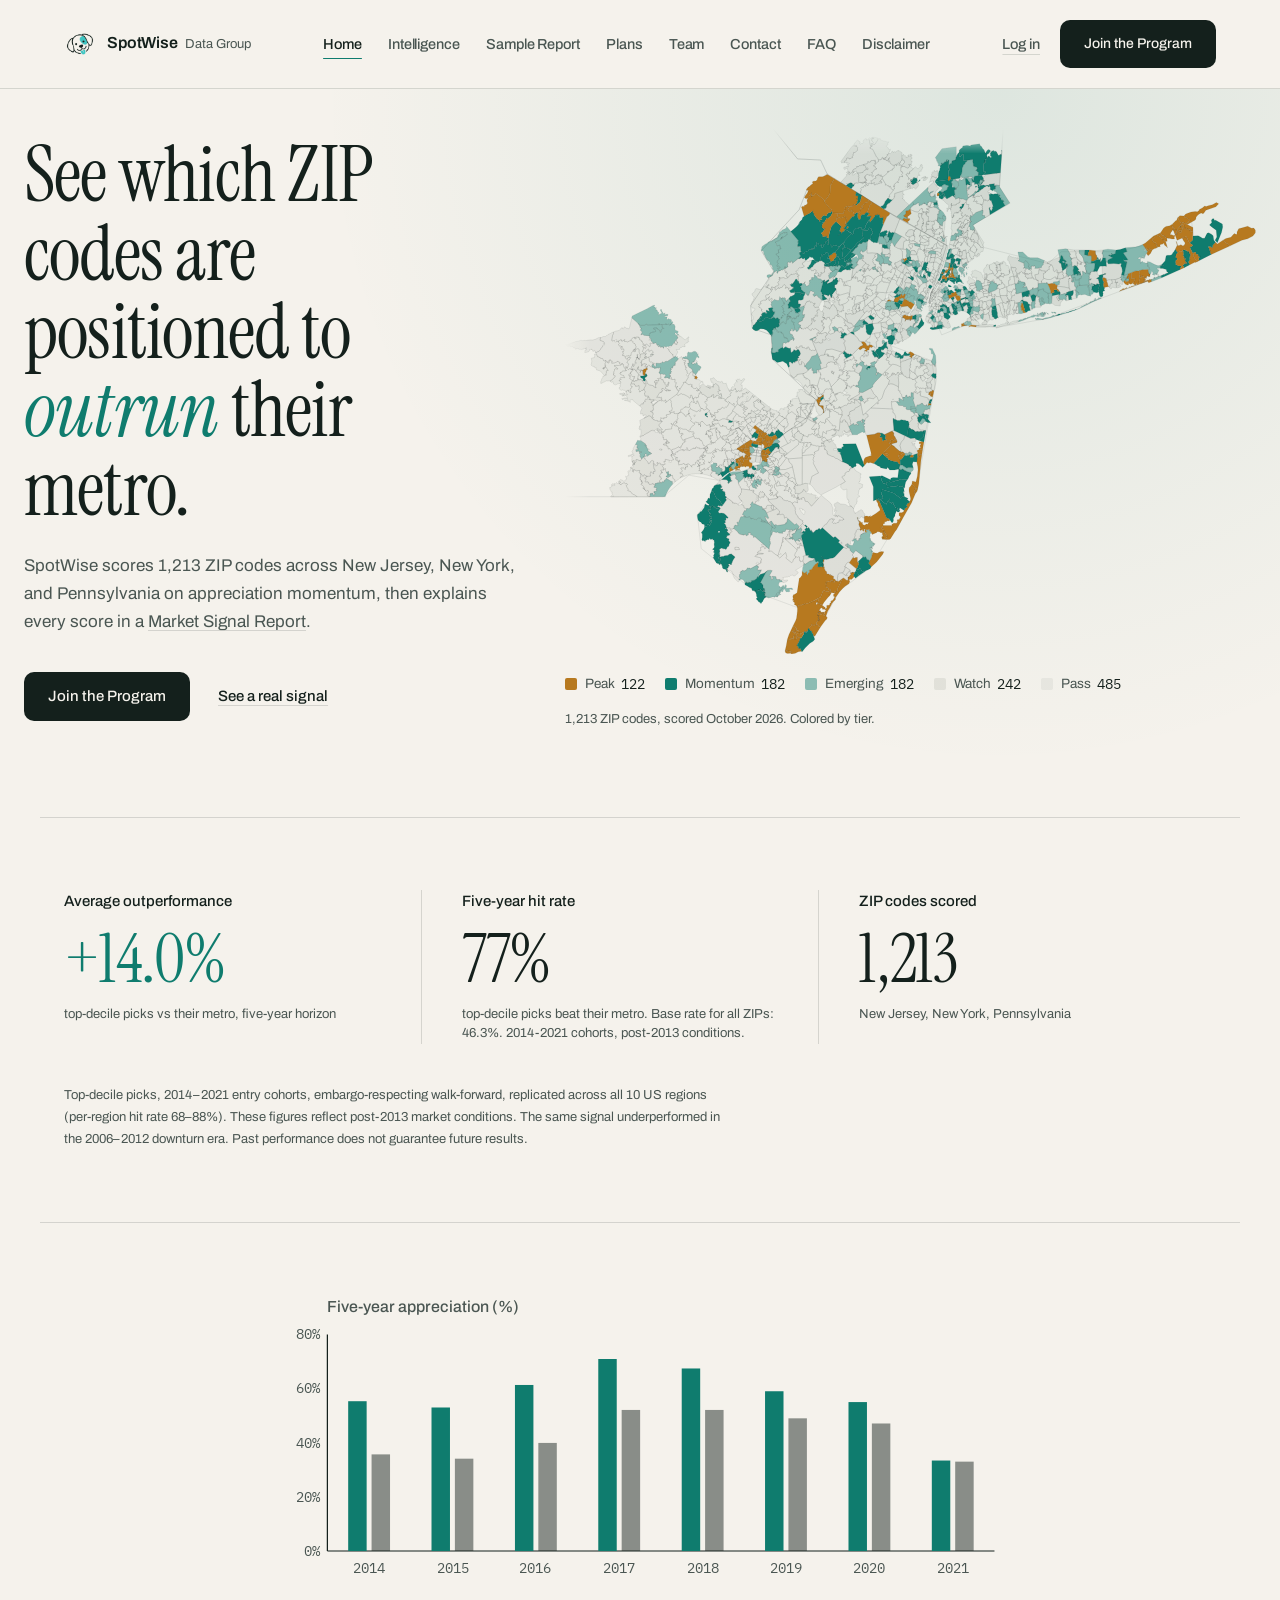
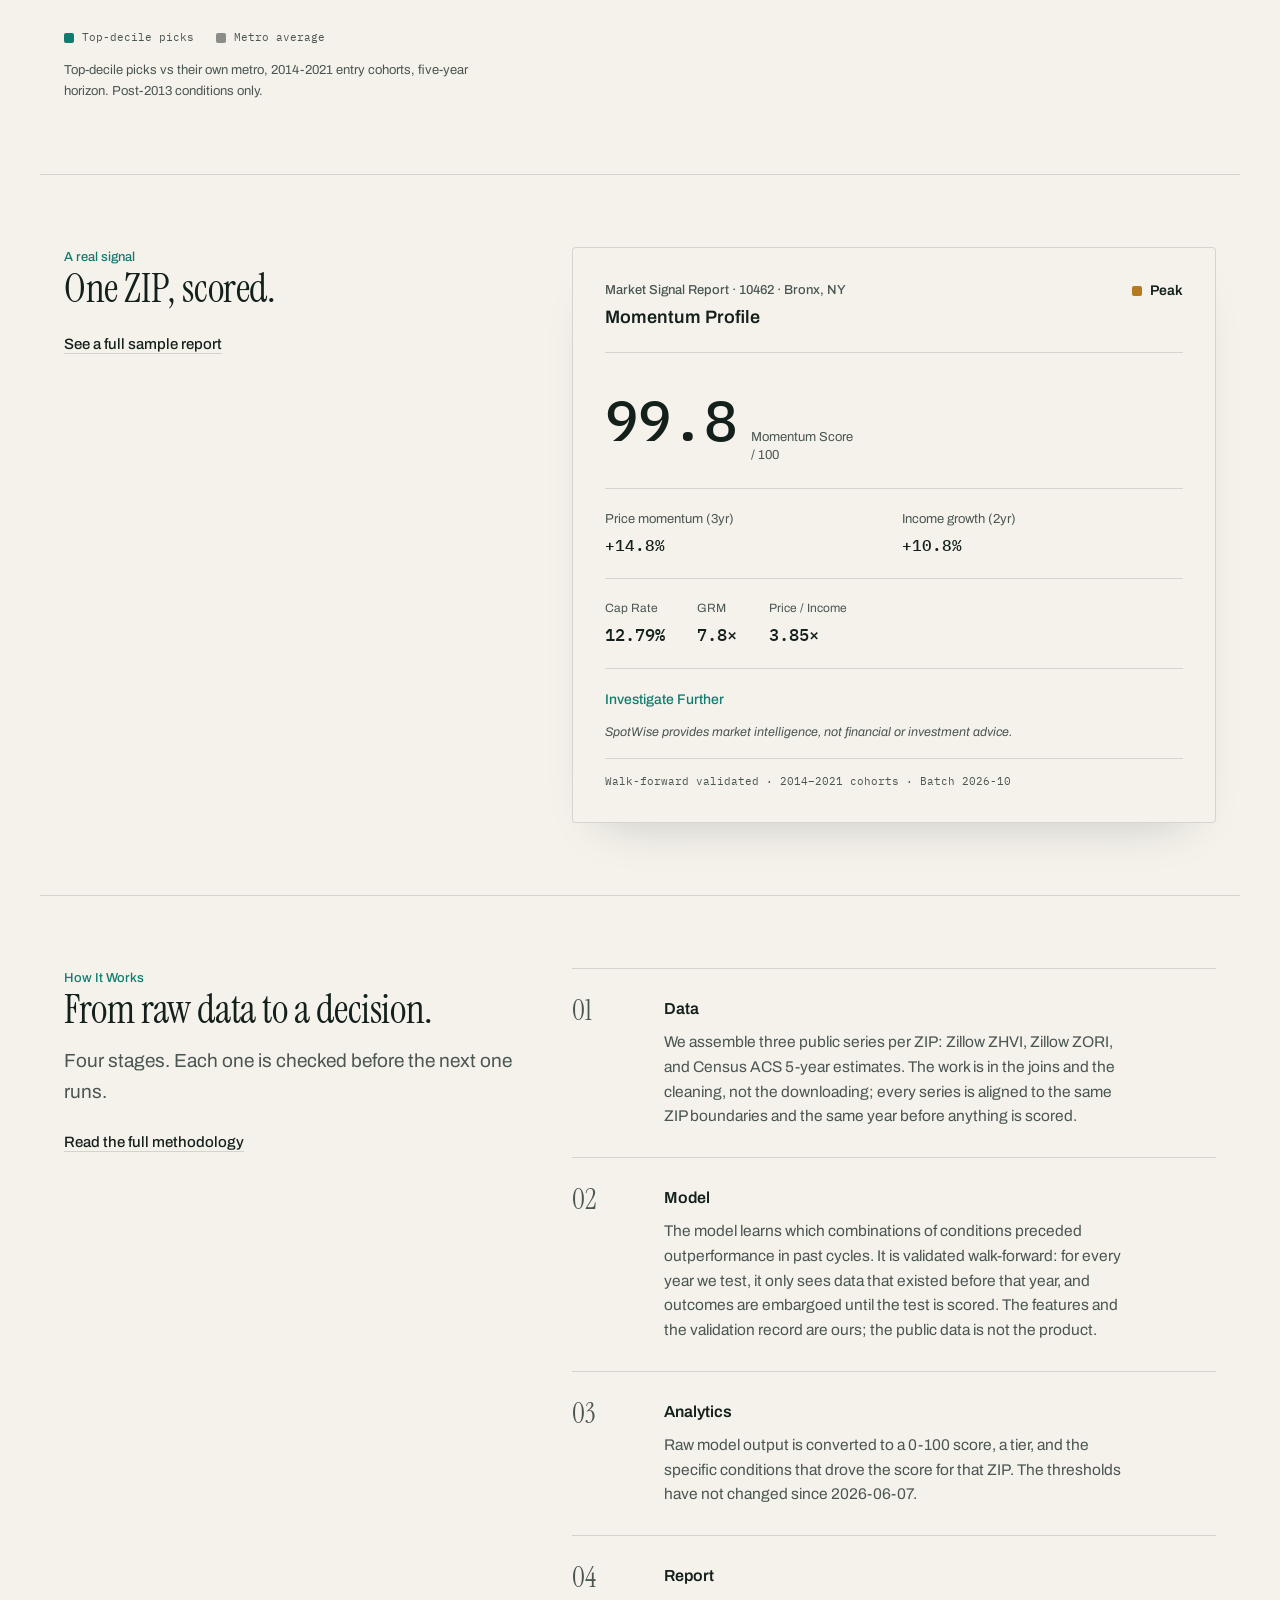
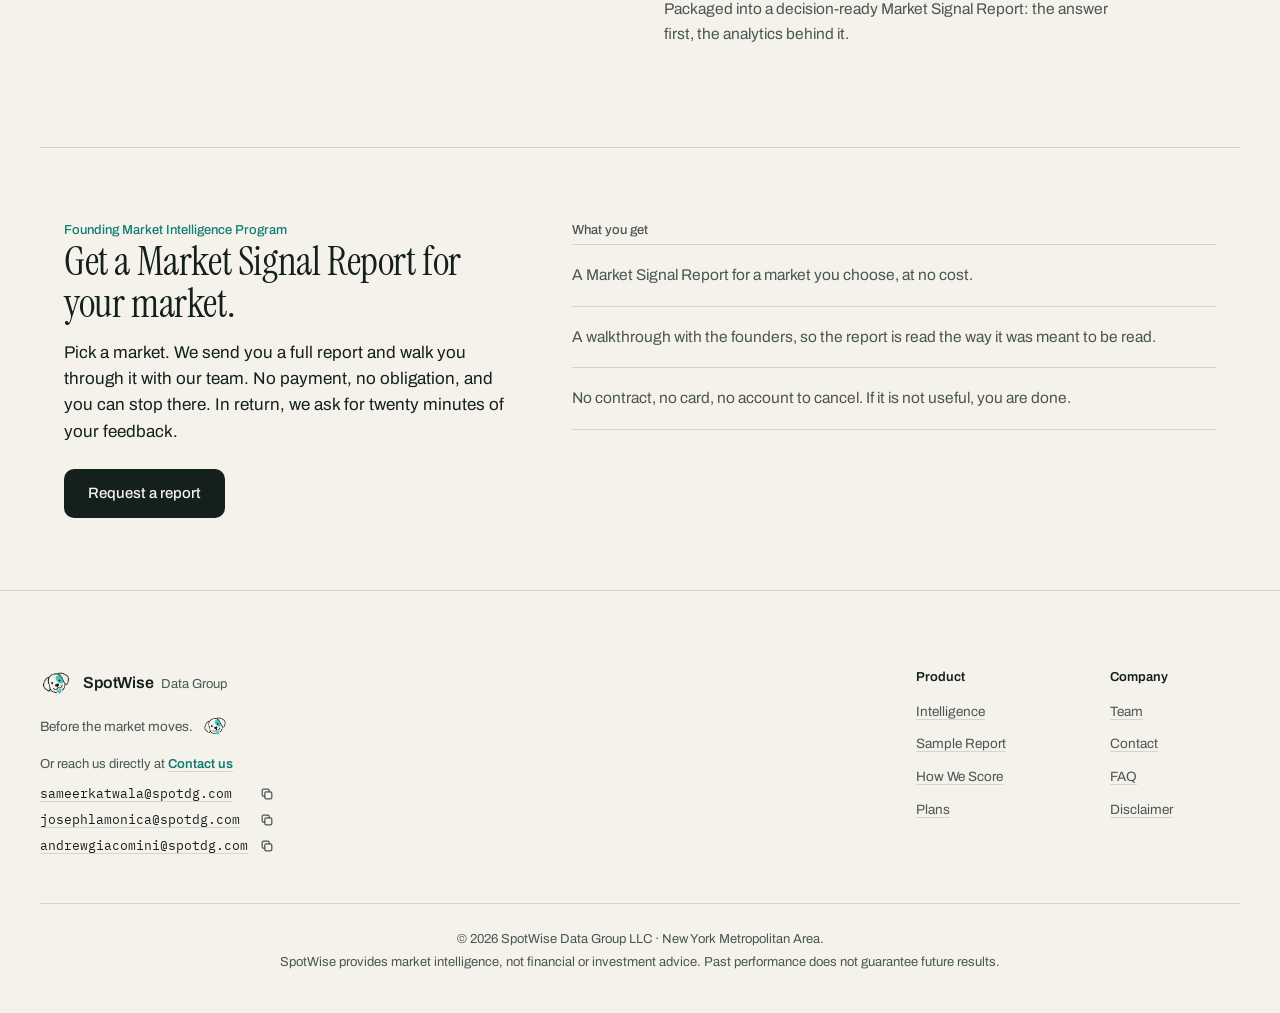
==== index.html @ 03057aee "Copy: batch-9 dates on map caption and sample-doc footer (proposed, for Sameer's review; not pushed)" ====
<!doctype html>
<html lang="en">
<head>
<meta charset="UTF-8" />
<meta name="viewport" content="width=device-width, initial-scale=1.0" />
<!-- Privacy-friendly analytics by Plausible -->
<script async src="https://plausible.io/js/pa-bX3k9X4nnLirx0EZjZW_5.js"></script>
<script>
  window.plausible=window.plausible||function(){(plausible.q=plausible.q||[]).push(arguments)},plausible.init=plausible.init||function(i){plausible.o=i||{}};
  plausible.init()
</script>
<script>
  // Only ever hides .reveal sections (via the html.js CSS scope below) when we've
  // confirmed both prefers-reduced-motion is off AND IntersectionObserver exists --
  // otherwise this class is never added, so .reveal content stays at its normal,
  // fully-visible state with zero dependency on any script running later.
  if (!window.matchMedia('(prefers-reduced-motion: reduce)').matches && 'IntersectionObserver' in window) {
    document.documentElement.classList.add('js');
  }
</script>
<title>SpotWise Data Group: Tri-State Real Estate Intelligence</title>
<meta name="description" content="SpotWise identifies which tri-state neighborhoods are entering the next appreciation window, packaged into investor-ready Market Signal Reports. The scoring is forward-looking and walk-forward validated at the zip level." />
<meta name="robots" content="index, follow" />
<meta property="og:title" content="SpotWise Data Group: Before the market moves." />
<meta property="og:description" content="Tri-state real estate intelligence, packaged into investor-ready Market Signal Reports." />
<meta property="og:url" content="https://spotdg.com/" />
<meta property="og:image" content="https://spotdg.com/assets/og-image.png" />
<meta property="og:image:width" content="1200" />
<meta property="og:image:height" content="630" />
<meta property="og:type" content="website" />
<meta name="theme-color" content="#F5F2EC" />
<link rel="icon" href="assets/favicon.ico" sizes="any" />
<link rel="icon" type="image/png" href="assets/favicon-32.png" sizes="32x32" />
<link rel="icon" type="image/png" href="assets/favicon-64.png" sizes="64x64" />
<link rel="icon" type="image/png" href="assets/favicon-192.png" sizes="192x192" />
<link rel="icon" type="image/png" href="assets/favicon-512.png" sizes="512x512" />
<link rel="apple-touch-icon" href="assets/favicon-180.png" />
<link rel="preconnect" href="https://fonts.googleapis.com" />
<link rel="preconnect" href="https://fonts.gstatic.com" crossorigin />
<link href="https://fonts.googleapis.com/css2?family=Instrument+Serif:ital@0;1&family=Archivo:wght@400;500;600&family=IBM+Plex+Mono:wght@400;500&display=swap" rel="stylesheet" />
<link href="shared.css" rel="stylesheet" />
<style>
  /* ---------- Hero ---------- */
  .hero{padding:40px 24px 88px;}
  .hero .split-5-7{align-items:center;}
  .hero-copy{min-width:0;}
  .hero-sub{margin-top:24px;color:var(--ink-2);max-width:52ch;line-height:1.65;}
  .hero-ctas{display:flex;align-items:center;gap:28px;flex-wrap:wrap;margin-top:36px;}

  /* Page-load stagger: hero H1 words rise 10px and fade in with a 40ms
     stagger (delay set per word inline, since one word sits inside <em>
     and can't be reached by a simple :nth-child chain); sub + buttons
     follow together at +200ms. Scoped under html.js -- the same capability
     gate as .reveal -- so without JS/with reduced motion, everything is
     just visible immediately with no dependency on this ever running. */
  html.js .hero h1 .w{display:inline-block;opacity:0;transform:translateY(10px);animation:wordIn .5s var(--ease) forwards;}
  html.js .hero-sub,html.js .hero-ctas{opacity:0;transform:translateY(10px);animation:wordIn .5s var(--ease) .2s forwards;}
  @keyframes wordIn{to{opacity:1;transform:none;}}

  /* ---------- Hero: map column ---------- */
  .hero-map{min-width:0;}
  .map-svg-mount{width:100%;}
  .map-svg-mount svg{display:block;width:100%;height:auto;}
  /* Tier fills reuse the shared --tier-* tokens (shared.css) as `fill`,
     the same values the legend swatches use as `background`, so a tier
     color is defined once and never repeated as a literal. */
  .map-svg-mount .zip{stroke:var(--rule);stroke-width:.75;cursor:pointer;fill-opacity:0;}
  .map-svg-mount .zip.tier-peak{fill:var(--tier-peak);}
  .map-svg-mount .zip.tier-momentum{fill:var(--tier-momentum);}
  .map-svg-mount .zip.tier-emerging{fill:var(--tier-emerging);}
  .map-svg-mount .zip.tier-watch{fill:var(--tier-watch);}
  .map-svg-mount .zip.tier-pass{fill:var(--tier-pass);}
  /* Base layer (added 2026-09-23, final paper polish): the three full state
     outlines the scored ZIPs sit inside, so the map reads as NJ/NY/PA rather
     than an unlabeled cluster of shapes. Static -- not part of the .is-live
     fill-in, since it's cartographic context, not scored data. Replaces the
     old merged unscored-ZIP cloud layer (dropped; see tools/build-map.js).
     Land fill removed (2026-09-23, paper final fixes) -- outline only, so
     the state shape reads from its stroke against the paper background, not
     a tinted fill. */
  .map-svg-mount .state-outline{fill:none;stroke:var(--rule);stroke-width:.75;}
  /* Fill-in-once: paths start at 0 fill-opacity and animate to full over
     800ms the first time the map is in view (.is-live, added by JS via the
     shared SpotwiseMotion.once helper -- see script at bottom of page).
     Reduced motion adds .is-live immediately with no transition, so the
     map is just visible, not animated. Hover lifts a single ZIP to full
     opacity on its own, fast, 200ms transition -- never a pulse/loop. */
  .map-svg-mount.is-live .zip{transition:fill-opacity .8s var(--ease);fill-opacity:1;}
  .map-svg-mount .zip:hover,.map-svg-mount .zip:focus-visible{fill-opacity:1;transition:fill-opacity .2s var(--ease);}

  .map-tooltip{
    position:fixed;z-index:200;pointer-events:none;
    background:var(--ink);color:var(--paper);font-family:var(--font-mono);font-size:12px;
    padding:6px 10px;border-radius:var(--radius-btn);opacity:0;transform:translate(-50%,-100%);
    transition:opacity .12s var(--ease);white-space:nowrap;
  }
  .map-tooltip.is-on{opacity:1;}

  .map-legend{display:flex;flex-wrap:wrap;gap:20px;margin-top:20px;}
  .map-legend li{display:flex;align-items:center;font-family:var(--font-sans);font-size:13.5px;color:var(--ink-2);}
  .map-legend-count{font-family:var(--font-mono);color:var(--ink);margin-left:6px;}
  .map-caption{margin-top:14px;font-size:13px;color:var(--ink-2);}

  /* ---------- Stats: a row of type, not tiles ---------- */
  .stat-row{display:flex;flex-wrap:wrap;}
  .stat{flex:1 1 0;min-width:180px;padding:0 40px;display:block;color:inherit;transition:opacity .2s var(--ease);}
  .stat:hover,.stat:focus-visible{opacity:.7;}
  .stat:first-child{padding-left:0;}
  .stat:not(:first-child){border-left:1px solid var(--rule);}
  .stat-header{display:block;font-family:var(--font-sans);font-weight:500;font-size:15px;color:var(--ink);}
  .stat b{display:block;margin-top:12px;font-family:var(--font-serif);font-weight:400;font-size:68px;line-height:1;letter-spacing:-.01em;color:var(--ink);font-variant-numeric:tabular-nums;}
  .stat-outperf b{color:var(--teal);}
  .stat-context{display:block;margin-top:12px;font-family:var(--font-sans);font-size:13px;color:var(--ink-2);line-height:1.5;}
  .stat-caveat{margin-top:40px;font-family:var(--font-sans);font-size:13px;line-height:1.7;color:var(--ink-2);max-width:96ch;}
  @media (max-width:720px){
    .stat-row{flex-direction:column;}
    .stat{padding:24px 0 0;}
    .stat:first-child{padding-top:0;}
    .stat:not(:first-child){border-left:none;border-top:1px solid var(--rule);}
  }

  /* ---------- Cohort chart: plain, ink axes, no gridlines ---------- */
  .hero-chart{width:100%;}
  /* Chart block height cap (added 2026-09-23, paper final fixes): the frame
     around the <svg> carries the height cap, not .hero-chart itself, so the
     legend/caption text below stay at their natural size instead of being
     squeezed into the same box. A definite `height` (not `max-height`) is
     used deliberately: with only max-height set, a percentage-height child
     against an otherwise auto-height parent resolves to `auto` per spec
     (CSS2.1 10.5), so the svg would still render at its full intrinsic
     ~498px and visibly overflow the capped box rather than shrink into it --
     verified with CDP before landing on this. The svg fills the frame at
     width/height 100% and preserveAspectRatio="xMidYMid meet" (unchanged)
     does the actual fit-without-distortion, letterboxing on the sides once
     height is the binding constraint at typical section widths. */
  .hc-chart-frame{width:100%;height:320px;}
  .hero-chart-svg{display:block;width:100%;height:100%;}
  @media (max-width:640px){.hc-chart-frame{height:240px;}}
  .hc-axis-line{stroke:var(--ink);stroke-width:1;}
  .hc-axis-label{font-family:var(--font-mono);font-size:11px;fill:var(--ink-2);}
  .hc-axis-title{font-family:var(--font-sans);font-size:13px;font-weight:500;fill:var(--ink-2);}
  .hc-xlabels text{font-family:var(--font-mono);font-size:11px;fill:var(--ink-2);}
  .hc-bar-picks,.hc-bar-metro{transition:height .6s var(--ease),y .6s var(--ease);}
  .hc-bars rect.hc-bar-picks{fill:var(--teal);}
  .hc-bars rect.hc-bar-metro{fill:var(--ink-bar);}
  .hc-legend{display:flex;gap:22px;margin-top:14px;font-family:var(--font-mono);font-size:11px;color:var(--ink-2);}
  .hc-legend-item{display:inline-flex;align-items:center;gap:8px;}
  .hc-swatch{width:10px;height:10px;border-radius:2px;display:inline-block;}
  .hc-swatch-picks{background:var(--teal);}
  .hc-swatch-metro{background:var(--ink-bar);}
  .hero-chart-caption{margin-top:14px;font-size:13px;line-height:1.6;color:var(--ink-2);}

  /* ---------- Small shared bits local to this page ---------- */
  .section-link{display:inline-block;margin-top:24px;}
  .list-label{font-family:var(--font-sans);font-weight:500;font-size:13px;color:var(--ink-2);margin-bottom:4px;}

  @media (max-width:640px){
    .hero{padding:40px 20px 64px;}
    .wrap,.sec{padding-left:20px;padding-right:20px;}
  }
</style>
</head>
<body>

<header class="hdr2">
  <nav>
    <a href="#top" class="logo">
      <img class="logo-mark" src="assets/spot-icon.png" alt="SpotWise Data Group" width="32" height="32" />
      <div class="logo-text"><b>SpotWise</b><span>Data Group</span></div>
    </a>

    <div class="nav-tabs">
      <a href="#top" class="active" aria-current="page" data-home-tab>Home</a>
      <a href="intelligence/index.html">Intelligence</a>
      <a href="sample-report/index.html">Sample Report</a>
      <a href="reports/index.html">Plans</a>
      <a href="team/index.html">Team</a>
      <a href="contact/index.html">Contact</a>
      <a href="faq/index.html">FAQ</a>
      <a href="disclaimer/index.html">Disclaimer</a>
    </div>

    <div class="nav-actions">
      <a class="nav-login" href="https://app.spotdg.com" target="_blank" rel="noopener noreferrer">Log in</a>
      <a class="btn btn-primary nav-cta" href="founding-program/index.html"><span class="nav-cta-full">Join the Program</span><span class="nav-cta-short">Join</span></a>
      <div class="nav-sheet">
        <button class="nav-sheet-trigger" type="button" aria-expanded="false" aria-controls="nav-sheet-panel" aria-label="Open navigation">
          <span class="bars" aria-hidden="true"><i></i><i></i><i></i></span>
        </button>
        <div class="nav-sheet-panel" id="nav-sheet-panel">
          <div class="nav-sheet-inner">
            <a href="#top" class="active" aria-current="page" data-home-sheet>Home</a>
            <a href="intelligence/index.html">Intelligence</a>
            <a href="sample-report/index.html">Sample Report</a>
            <a href="reports/index.html">Plans</a>
            <a href="team/index.html">Team</a>
            <a href="contact/index.html">Contact</a>
            <a href="faq/index.html">FAQ</a>
            <a href="disclaimer/index.html">Disclaimer</a>
            <a class="nav-sheet-login" href="https://app.spotdg.com" target="_blank" rel="noopener noreferrer">Log in to the dashboard</a>
          </div>
        </div>
      </div>
    </div>
  </nav>
</header>

<main id="top">

  <!-- HERO: H1 + sub + CTAs left, map right. Stats/chart are their own
       sections below, separated by a rule -- not part of the hero grid. -->
  <section class="hero wash-top">
    <div class="split-5-7">
      <div class="hero-copy">
        <h1><span class="w" style="animation-delay:0ms">See</span> <span class="w" style="animation-delay:40ms">which</span> <span class="w" style="animation-delay:80ms">ZIP</span> <span class="w" style="animation-delay:120ms">codes</span> <span class="w" style="animation-delay:160ms">are</span> <span class="w" style="animation-delay:200ms">positioned</span> <span class="w" style="animation-delay:240ms">to</span> <em><span class="w" style="animation-delay:280ms">outrun</span></em> <span class="w" style="animation-delay:320ms">their</span> <span class="w" style="animation-delay:360ms">metro.</span></h1>
        <p class="hero-sub">SpotWise scores 1,213 ZIP codes across New Jersey, New York, and Pennsylvania on appreciation momentum, then explains every score in a <a href="sample-report/index.html">Market Signal Report</a>.</p>
        <div class="hero-ctas">
          <a class="btn btn-primary" href="founding-program/index.html">Join the Program</a>
          <a class="btn-ghost" href="#signal">See a real signal</a>
        </div>
      </div>

      <div class="hero-map">
        <div class="map-svg-mount" aria-hidden="true">
<!-- MAP_SVG:START -->
<svg viewBox="0 0 900 684.1" xmlns="http://www.w3.org/2000/svg" role="img" aria-labelledby="map-tiers-title">
<title id="map-tiers-title">Tri-state ZIP codes colored by SpotWise momentum tier</title>
<defs>
<linearGradient id="edge-fade-y" x1="0" y1="0" x2="0" y2="32" gradientUnits="userSpaceOnUse">
<stop offset="0" stop-color="#000" stop-opacity="1"/>
<stop offset="1" stop-color="#000" stop-opacity="0"/>
</linearGradient>
<linearGradient id="edge-fade-x" x1="0" y1="0" x2="32" y2="0" gradientUnits="userSpaceOnUse">
<stop offset="0" stop-color="#000" stop-opacity="1"/>
<stop offset="1" stop-color="#000" stop-opacity="0"/>
</linearGradient>
<mask id="edge-fade-mask" maskUnits="userSpaceOnUse" x="0" y="0" width="900" height="684.1">
<rect x="0" y="0" width="900" height="684.1" fill="#fff"/>
<rect x="0" y="0" width="900" height="32" fill="url(#edge-fade-y)"/>
<rect x="0" y="0" width="32" height="684.1" fill="url(#edge-fade-x)"/>
</mask>
</defs>
<g mask="url(#edge-fade-mask)">
<g class="map-states">
<path class="state-outline" data-state="New Jersey" d="M431.9,115 L497.3,151.5 L473.7,226.1 L441.5,242.9 L424.3,282.3 L478,302 L482.3,331.5 L458.7,469.4 L397.5,572 L357.8,601.6 L322.4,666.3 L304.1,624.1 L247.2,603 L177.5,546.7 L173.2,508.8 L172.1,503.1 L182.8,489.1 L201.1,458.1 L253.7,437 L256.9,417.3 L317,375.1 L326.7,352.6 L270.9,300.6 L268.7,268.3 L244,259.8 L241.9,230.3 L271.9,185.3 L255.8,158.6 L305.2,105.1 L315.9,77 L341.7,58.7 L431.9,115 Z"/>
<path class="state-outline" data-state="New York" d="M606.8,-879.4 L609,-825.9 L598.2,-778.1 L616.5,-731.7 L611.1,-682.5 L588.6,-630.5 L605.7,-560.1 L595,-539 L626.1,-496.8 L619.7,-319.6 L621.8,-297.1 L574.6,-128.4 L578.9,-118.5 L566,75.6 L580,96.7 L531.7,124.8 L545.6,154.3 L629.3,175.4 L646.5,160 L718.4,160 L754.9,151.5 L815,110.7 L819.3,140.3 L850.5,152.9 L778.5,190.9 L627.2,247.2 L563.9,258.4 L522,255.6 L490.9,268.3 L473.7,226.1 L497.3,151.5 L431.9,115 L341.7,58.7 L333.1,40.4 L303.1,39 L267.6,-4.6 L271.9,-42.6 L248.3,-72.1 L233.3,-70.7 L211.8,-105.9 L-651.1,-105.9 L-651.1,-170.6 L-651.1,-174.8 L-530.9,-247.9 L-511.6,-283.1 L-473,-307 L-488,-350.6 L-504.1,-359 L-515.9,-429.3 L-401.1,-458.9 L-299.1,-457.5 L-258.3,-450.4 L-214.3,-422.3 L-186.4,-433.6 L-101.6,-432.1 L-50.1,-450.4 L4.7,-496.8 L40.1,-498.3 L41.2,-568.6 L59.4,-609.4 L15.4,-637.5 L25.1,-669.8 L103.4,-713.4 L132.4,-751.4 L226.8,-837.2 L315.9,-880.8 L449,-873.8 L606.8,-879.4 Z"/>
<path class="state-outline" data-state="Pennsylvania" d="M-651.1,-170.6 L-651.1,-105.9 L211.8,-105.9 L233.3,-70.7 L248.3,-72.1 L271.9,-42.6 L267.6,-4.6 L303.1,39 L333.1,40.4 L341.7,58.7 L315.9,77 L305.2,105.1 L255.8,158.6 L271.9,185.3 L241.9,230.3 L244,259.8 L268.7,268.3 L270.9,300.6 L326.7,352.6 L317,375.1 L256.9,417.3 L253.7,437 L201.1,458.1 L161.4,451.1 L128.1,479.2 L-595.3,479.2 L-799.3,479.2 L-799.3,244.3 L-799.3,-100.2 L-799.3,-100.2 L-762.8,-114.3 L-651.1,-174.8 L-651.1,-170.6 Z"/>
</g>
<g class="map-scored">
<path class="zip tier-emerging" data-zip="08310" data-tier="Emerging" data-score="60.02" d="M298.1,527.1 L299.5,526.9 L300.6,524.4 L300.8,524.6 L302.7,521.9 L303,520.6 L303.9,519.8 L304.6,519.7 L303.5,521.2 L304.5,521.9 L305.1,521 L305.5,521.4 L307,519.7 L308.7,521.3 L308.2,524 L306.4,526 L307.9,526.5 L308,525.4 L309,525.6 L309.3,526.8 L311.2,526.3 L307.8,530.1 L308.3,532.1 L307.7,532.4 L308,536.5 L307.7,534.8 L304.6,533.8 L303.9,535.5 L306.2,536.4 L305.8,537.5 L301.9,535.5 L301.3,536.8 L300.2,537.6 L297.3,533.5 L297.1,535.2 L295.4,533.9 L295,534.4 L292.2,534.2 L292.2,533.3 L292.9,533.3 L293.1,532.6 L294.7,532.3 L294.6,531.7 L296.9,532.7 L295.8,531.5 L297.1,530.7 L296.2,529 L295.5,529.2 L296.2,527.9 L297.8,527.4 L297.7,526.9 L298.1,527.1 Z"/>
<path class="zip tier-peak" data-zip="08403" data-tier="Peak" data-score="94.72" d="M377.4,578 L377.7,579 L376.8,579.6 L376.5,581 L375.7,581.4 L377.1,583.3 L373.4,586.9 L372.7,586.7 L372.7,586.3 L371.8,587.2 L370.8,587.1 L369.1,588 L368.7,584.8 L368.9,584.5 L368.9,584.8 L369.2,584.6 L369.3,584.4 L368.9,584.7 L369.3,583.7 L371,582.4 L371.4,581.5 L372.7,580.5 L372.2,578.8 L373,577.9 L373.3,578.5 L374,577.7 L375.3,577.5 L374.3,578.2 L374.8,578.2 L376,577.7 L375.9,577.2 L376.5,577.8 L377.4,578 Z"/>
<path class="zip tier-emerging" data-zip="08205" data-tier="Emerging" data-score="65.05" d="M372.4,550.1 L371.7,549.4 L371.8,548.9 L371.4,547 L370.6,546.3 L369.1,545.8 L365,542.1 L365.5,541.8 L368.3,544.4 L368.2,542.6 L367.5,542.2 L367.2,541.3 L366.6,541.2 L368.4,540.2 L370.3,542 L374.7,542.8 L376.5,538.9 L376.7,537.4 L376.7,536.7 L374.7,537.4 L374.5,535.9 L376.4,534.9 L376.4,533.8 L377.7,534.2 L379.6,533.5 L379.2,534.6 L381.4,536.8 L382.7,536.2 L383,533.7 L385.3,533.6 L384.5,531.1 L385,530.4 L384.8,529.3 L385.9,528.2 L385.7,527.8 L386.3,528.2 L387.6,527.4 L388.2,527.7 L388.1,526.8 L389,526.4 L390.7,527 L390.9,526.7 L390.4,526 L391.5,525.2 L392.1,525.7 L392.9,525.7 L393.3,524.8 L392.3,523.1 L392.3,522.5 L393.3,522 L394.7,522.6 L395.8,521.6 L396.5,521.6 L396.6,523.5 L397.9,524.1 L399.6,526.9 L397.9,527.2 L397.5,527.7 L397.6,530.8 L396.9,532 L397.1,532.6 L397.9,532.9 L397.9,534.2 L397.4,535.1 L397.8,534.5 L398.4,535.5 L397.2,536.3 L397.8,535.8 L398.7,536 L399,536.9 L400.5,537.7 L400.6,538.4 L402.6,539.5 L402,540.1 L401.5,539.5 L401.2,539.8 L401.5,539.6 L401.9,540.2 L402.5,539.6 L403.3,540 L403.7,540.5 L403.2,541.1 L403.8,540.5 L403.5,540.2 L404.2,540.7 L403.5,541 L403.1,541.8 L402.7,541.3 L403.2,541.9 L402.8,542.5 L401.9,542.5 L402.3,543.2 L401.9,543.6 L400.1,544.2 L400.3,545.3 L399.4,545.1 L400.3,545.4 L400.9,546 L400.9,547.1 L399.3,546.4 L399.8,546.1 L399.1,546.3 L398.9,545.9 L399.3,545.8 L398.6,545.8 L399.1,545.8 L398.9,546.2 L398,546.2 L398.2,545.7 L397.8,546.2 L397.8,545.3 L397.5,545.7 L398.1,547.1 L399.2,548.1 L400.1,548.3 L399.8,548.8 L399,548.3 L399.5,548.8 L400.1,548.8 L400.1,549.7 L401.4,550.7 L400.7,551.6 L400.1,551.4 L399.7,551.2 L399.6,550 L399.7,551.2 L400.5,551.6 L399.6,552.1 L400.9,552.4 L399,559.5 L397.2,562.6 L396.4,561.9 L393.4,561 L393.1,559.8 L391.8,557.5 L390.6,557.6 L390,558.3 L389,557.8 L387.9,558 L388,556 L378.9,549.2 L375.8,553 L372.4,550.1 Z"/>
<path class="zip tier-watch" data-zip="08221" data-tier="Watch" data-score="45.42" d="M364.6,570.2 L367,571.4 L366.8,571.8 L368.5,572.6 L371.7,575 L371.7,575.5 L368.7,577.8 L367.8,579.6 L366.7,579.8 L366.9,580.8 L368,581.3 L367.1,582.7 L366.7,582.2 L366.1,582.6 L365.9,581.7 L363.6,580.6 L361.4,578.4 L362.1,577.4 L362.9,577.5 L363.5,575.4 L364.1,575 L364.9,573.3 L364.8,572.4 L365.2,571.8 L364.6,570.2 Z"/>
<path class="zip tier-pass" data-zip="07430" data-tier="Pass" data-score="33.39" d="M453.3,126.2 L457.9,128.8 L457.6,130.8 L456.1,130.6 L455.6,132.4 L453.8,132.2 L453.8,131.7 L451.9,131.1 L447.6,131.5 L446.8,132.6 L446.5,134.1 L445.1,134.5 L445,134.8 L444.6,134.6 L444.6,136 L444.2,135.9 L443.7,137.9 L444,138.7 L445.4,139.3 L445.8,139.9 L448.9,140.8 L448.3,143 L448.4,143.7 L449.2,144.1 L447.5,144.5 L446.2,145.4 L445.2,145 L444.8,143.8 L443.7,143.2 L442.3,141.8 L429.4,134.7 L436.4,116.7 L453.3,126.2 Z"/>
<path class="zip tier-pass" data-zip="07650" data-tier="Pass" data-score="14.51" d="M480.6,189.4 L481.8,190.2 L481.4,190.7 L481.7,190.9 L479.9,193.3 L476.1,190.6 L477,187.8 L478.5,188.3 L478.7,188 L480.6,189.4 Z"/>
<path class="zip tier-pass" data-zip="07652" data-tier="Pass" data-score="26.05" d="M464.3,174.3 L461.5,171.8 L460.7,171.7 L459.7,167 L459.8,165.8 L458.3,164.5 L458.6,162.7 L459.6,161.6 L459.8,160.7 L459.2,160.3 L459.2,159.3 L460.2,158 L460,156.6 L460.4,156.1 L465,157.2 L467.3,159.6 L467.4,158.9 L468,159.1 L468.4,157.7 L469.2,158 L468.2,162.7 L469.8,163.3 L469.2,165.1 L470.6,165.6 L468.6,168.6 L468.3,172.4 L468.5,172.8 L469.9,173.2 L470,173.9 L468.7,173.4 L468.3,174.1 L465.6,172.4 L464.7,174.6 L464.3,174.3 Z"/>
<path class="zip tier-emerging" data-zip="07072" data-tier="Emerging" data-score="69.66" d="M466,199.8 L464.3,196.8 L458.1,191.8 L458.8,189.5 L460.3,190.7 L460,191.1 L461,191.8 L461.2,191.5 L461.7,191.7 L463.3,192.8 L466.3,194 L466.7,193.5 L467.8,193.8 L471.4,196 L472.2,197.6 L471.9,199.2 L471.1,200.4 L466.3,201 L466,199.8 Z"/>
<path class="zip tier-pass" data-zip="07661" data-tier="Pass" data-score="25.89" d="M468.5,171 L468.6,168.6 L470.6,165.6 L473.1,166.5 L472.2,169.1 L472.4,169.9 L471.8,170.3 L472.1,170.7 L471.7,172.2 L472.3,173.4 L472,173.9 L471.4,173.9 L471.1,174.5 L470.7,174.4 L470,173.9 L469.8,173 L468.5,172.8 L468.5,171 Z"/>
<path class="zip tier-momentum" data-zip="08015" data-tier="Momentum" data-score="76.42" d="M359.8,425.3 L358.5,423 L359,422.2 L358.9,421.3 L358.4,421.2 L358,421.7 L357.8,421 L357,420.8 L356.9,421.1 L356.5,420.3 L355.5,419.9 L355.5,419.5 L356.1,419.2 L355.4,419 L355.3,418.6 L356.7,418.6 L356,417.9 L355.5,418.3 L354.9,418.2 L355,416.5 L355.4,416.5 L355.4,416.1 L356,416.1 L356,416.5 L360.9,416.3 L361,414.9 L360.5,414.9 L360.5,414.4 L361.2,414.7 L361.8,414 L363.2,413.4 L361.9,410.6 L379,410.2 L390.2,438.4 L387.5,441 L386.8,439.9 L382.7,436.3 L379.7,435.7 L379,437.3 L379.7,438.1 L378.9,439.7 L377,440.1 L375.7,441.1 L374.2,441.6 L372,439 L370.5,438.8 L369.4,437.3 L366.4,435.5 L361.7,433.7 L361.3,433.9 L361.6,432.1 L359.8,425.3 Z"/>
<path class="zip tier-watch" data-zip="08046" data-tier="Watch" data-score="52.93" d="M303.4,405.7 L300.6,404.2 L299,402.4 L297.8,401.8 L299.2,401.6 L299.6,400.3 L298.9,398.3 L298.5,398.2 L303.1,394.3 L303,394.5 L303.3,394.6 L304.5,393.1 L304.9,394.3 L305.3,394.1 L306.2,396.7 L308.1,396.5 L309,398.3 L310.2,397.9 L311.3,398.5 L311,399.6 L310.1,399.6 L308.9,403.3 L309.3,403.4 L308.8,404.8 L308,404.5 L307.4,404.8 L307.3,405.3 L308.1,405.7 L307.2,408.5 L304.3,407.2 L304.1,406 L303.4,405.7 Z"/>
<path class="zip tier-pass" data-zip="08505" data-tier="Pass" data-score="2.56" d="M322.5,378.1 L322.8,378.6 L322.5,378.7 L322.5,378.1 Z M325.2,381.1 L326.7,383.4 L323,381.5 L324.8,380.5 L325.2,381.1 Z M326.3,399.8 L324.2,398.2 L325.1,396.9 L325.8,397 L325.9,396.5 L325.1,393.8 L324.4,394 L328.2,390.7 L328,390.2 L327.2,390.2 L326.7,391.4 L326.2,391.6 L325.3,390.8 L324.8,390.9 L324.4,392.3 L323.4,390.7 L321.9,392 L321.3,390.4 L321.7,389.4 L322.9,388.6 L325.3,385 L327.7,383.5 L327,381.5 L326.4,381.9 L325.8,381.1 L326.2,380.9 L326.5,381.3 L326.9,381 L325.9,379.9 L327.4,379 L329,376.7 L328,376.1 L326.1,375.8 L329.5,373.5 L333,373.2 L336.3,370.1 L337.4,369.9 L339.8,366.4 L340.3,364.4 L339.4,364.2 L339.4,363.6 L340.7,362.9 L340.6,362.6 L341.1,364 L341.9,364.1 L342,364.5 L341.6,366.6 L343.7,364.6 L342.8,366.1 L344.5,366.7 L345,375.7 L342.8,376 L341,377.9 L339.8,378 L339.3,380.7 L340.1,380.5 L340.1,382 L338.9,382 L338.4,384 L336.1,381.9 L335,383.3 L333,380.8 L330.9,383.5 L329.7,383.7 L331,386.6 L332.1,386.8 L330.6,388.3 L331.7,388.9 L331.3,390.4 L330.2,390.4 L329.9,391.3 L330.6,392.2 L330.1,393.2 L331,394.8 L330.6,395.8 L330.8,396.7 L329.9,397.2 L330.6,398.9 L332.1,399.2 L332.7,402.1 L330.8,402.4 L330.4,401.5 L329,401.7 L328.6,401.3 L328.9,397.2 L327.7,398 L327.1,400.3 L326.3,399.8 Z"/>
<path class="zip tier-pass" data-zip="08002" data-tier="Pass" data-score="4.29" d="M282.4,427.1 L281,429.1 L280,429.6 L279.9,429.9 L280.2,430.1 L279.6,429.9 L280,430.3 L277.9,432.7 L276.9,431.8 L277,430.7 L276.1,429.6 L273.8,429.1 L272.8,428 L269.3,426.9 L272.9,421.6 L274.8,421.7 L275.3,421.3 L275,420.8 L275.5,420.6 L275.7,420.9 L276.3,420.3 L276.5,420.8 L276.7,420.1 L279.6,419.7 L279.1,420.7 L279.7,422 L280.4,422 L281.4,422.9 L282.1,422.8 L283.3,423.5 L283.9,423.1 L285.6,423.2 L283.3,426.3 L282,425.4 L282,426.1 L282.8,426.3 L282.4,427.1 Z"/>
<path class="zip tier-peak" data-zip="08105" data-tier="Peak" data-score="95.71" d="M267.6,420.5 L268,421.3 L269.1,421.1 L268.9,421.6 L268.6,421.5 L266.7,423.6 L266,423.2 L265,424.2 L264.4,423.6 L262.5,423.1 L262.4,422.6 L262.2,423.1 L261.6,422.8 L261.8,422 L261.1,421.6 L260.6,420 L261,418.7 L261.9,418.3 L265,415.7 L266.4,418.3 L265.8,418.9 L266.1,419.3 L266.9,419.2 L267.6,420.5 Z"/>
<path class="zip tier-pass" data-zip="08091" data-tier="Pass" data-score="34.62" d="M298.2,461.5 L298.7,461.2 L296.5,459.8 L297,459.2 L295.5,458.9 L295.4,459.7 L293,457.9 L290.7,456.9 L291.5,455.9 L290.7,455 L292.9,455.5 L296.2,454 L300.1,456.8 L301.3,461.6 L300.3,463.4 L298,461.7 L298.2,461.5 Z"/>
<path class="zip tier-pass" data-zip="08043" data-tier="Pass" data-score="2.97" d="M283.9,443.8 L287.3,443.7 L296.6,440.3 L300.1,456.8 L296.2,454 L292.9,455.5 L290.7,455 L290.3,453.5 L291.9,453.5 L291.3,452.3 L292.4,451.4 L292.4,451.1 L291.8,449.3 L289.2,447.5 L286.9,448.4 L285.8,450.1 L285.2,450.1 L285,450.5 L282,449.9 L280,447.1 L278.6,445.9 L278.7,445 L279.3,444.4 L279.2,444 L283.9,443.8 Z"/>
<path class="zip tier-pass" data-zip="08035" data-tier="Pass" data-score="24.32" d="M265.9,438.6 L267.7,438.3 L272.1,436.2 L273.2,437.9 L272.7,439.9 L271.3,439.9 L267.8,441.5 L267.2,441.2 L267.2,440.5 L266.1,440.7 L265.5,438.7 L265.9,438.6 Z"/>
<path class="zip tier-peak" data-zip="08204" data-tier="Peak" data-score="97.20" d="M302.4,657.3 L300.1,655.8 L299.2,655.7 L299,656 L297.9,655.5 L297.6,656 L296.5,655.2 L296.9,655 L297.3,654 L298.7,655.4 L299.4,655.4 L300.2,654.5 L299.2,653.4 L300.8,652.7 L301.6,652.8 L301.8,653.5 L304.1,653.5 L304.4,654.4 L305.2,655.2 L304.8,656.4 L303.4,657.8 L303,657.9 L302.4,657.3 Z M288.3,673.5 L289.7,665.4 L292,666.1 L294,664.6 L294.6,663.3 L295.5,664.8 L296.7,663.6 L297.5,663.5 L297.6,664.8 L298.3,664.5 L301.5,664.6 L302.1,662.8 L302.1,661 L302.4,661 L303.1,661.6 L302.9,662 L303.3,662.4 L304.2,662.7 L304.9,661.5 L307.2,663.3 L304.7,668.8 L302,673.1 L302.6,672.9 L302.8,674 L304.4,674.3 L304.1,674.8 L304.3,675.2 L304.5,674.9 L304.7,675.1 L303.9,675.9 L304.1,676.5 L304.9,676.6 L305,676.2 L306.2,676.7 L304.6,677.1 L306.8,676.9 L306.9,677.7 L308,679.4 L307.7,680.4 L304,681.2 L300.2,683.3 L295.2,684.1 L294,683.3 L294.4,682 L295.1,681.9 L295,681.1 L291.6,680.1 L289.7,680.6 L289.8,679.5 L289.1,679.3 L289.3,679.7 L286.7,680.2 L288.3,673.5 Z"/>
<path class="zip tier-peak" data-zip="08251" data-tier="Peak" data-score="98.52" d="M297.9,654.7 L297.7,654.2 L297.3,654 L296.5,655.3 L302,659.4 L301.7,660.2 L299.2,660.6 L297.6,660.2 L297.5,663.5 L296.7,663.6 L295.5,664.8 L294.6,663.3 L294,664.6 L292,666.1 L289.7,665.4 L291.9,658.6 L297.1,647.8 L300.8,650 L301.6,651 L301.6,652.8 L299.2,653.4 L300.2,654.5 L299.4,655.4 L298.7,655.4 L297.9,654.7 Z"/>
<path class="zip tier-peak" data-zip="08210" data-tier="Peak" data-score="97.36" d="M333.9,620.2 L334.4,619.4 L335.4,620.9 L337.9,622.3 L337.1,622.3 L336.8,623 L337.6,623.4 L337.4,622.8 L338.1,623.3 L338.7,622.9 L339.4,625 L338.9,625.2 L338.9,624.8 L338.6,626.2 L337.4,625.4 L336.6,626 L335.4,625.7 L335.2,625.2 L335.8,624.9 L334.7,624 L332.6,624.9 L332.4,626 L331.2,626.6 L331.1,627.8 L331.9,628.1 L331.9,628.7 L331.9,628.1 L332.4,627.6 L331.2,627 L331.6,626.8 L332.9,627.8 L332.6,628.7 L332.5,628.3 L333,628.1 L333.5,629.3 L333.3,629.3 L334.2,629.8 L335.1,629.7 L334.9,631.2 L335.4,630.7 L335.1,630.8 L335.1,629.7 L336.6,629.3 L337.3,629.6 L337.7,631.1 L337.7,631.4 L337.4,631.2 L337.4,630.4 L336.9,630.9 L337.4,630.5 L337.8,631.6 L334.1,631.9 L333.7,631.4 L334,632 L333.3,632.8 L332.5,632 L332.7,631 L331.7,630.6 L331.5,629.8 L330.9,630.2 L330.7,629.1 L330.9,630.4 L330.3,629.9 L330.5,630.3 L329.4,630.6 L329.5,632.6 L330.8,633.9 L330.4,634.3 L330.5,633.8 L329.4,633.1 L329.6,633.5 L329.2,633.6 L329.7,633.5 L329.7,634 L329.8,633.7 L330.3,633.7 L330.4,634.3 L331.4,634.1 L330.9,634.5 L330.8,634.1 L331.3,635.9 L330,636.3 L330,637.2 L331.1,636.9 L330.8,637.5 L331,637.7 L330.6,637.7 L331,637.7 L331,636.9 L329.8,637.2 L330.9,638.7 L331.3,638.6 L331.2,639.1 L330.1,639 L331.1,640.3 L331.1,639.4 L331.5,639.4 L331.5,639 L331.5,639.5 L331.1,639.4 L331.1,639.9 L331.5,639.8 L331.1,639.9 L331.5,641.4 L331,640.6 L330.8,641.1 L330,640.8 L330,641.2 L329.8,640.7 L329.3,640.8 L329.2,641.8 L328.2,642.2 L327.9,642.9 L327.7,645.4 L328,645.7 L327.5,646.1 L326.3,646.3 L325,646.1 L324.6,647.6 L323.3,647 L321.4,645.3 L321.4,645.9 L320.2,648.2 L316.5,651.7 L316.6,652.8 L316.2,654.7 L314.1,654.4 L314.6,655 L314.8,656.7 L313.2,655.9 L313.3,655.4 L312.2,654.5 L311.6,656.8 L309.3,655.9 L307.2,658.8 L306.5,658.5 L307,657.6 L306.4,656.7 L304.6,656.7 L305.2,655.2 L304.4,654.4 L304.5,653.9 L303.4,653.3 L301.8,653.5 L301.6,651 L300.8,650 L297.1,647.8 L300.5,640.9 L301.7,637.7 L302.8,628.3 L302.9,625.1 L302.6,623.1 L303.6,622.7 L304.1,621.3 L303.9,620.5 L304.1,620.2 L305.8,620.7 L306.5,620 L307.6,620.8 L309.1,619.7 L310.4,619.8 L310.3,619.1 L311.1,619.3 L311.4,618.8 L312.5,618.7 L312.5,619.1 L313.1,619.2 L315,618.2 L316.3,618.3 L317.4,617.6 L318.2,617.8 L319.2,616.8 L320.9,616.4 L322.7,615.1 L324.1,614.7 L324.9,614.9 L328.9,612.1 L330.2,613.4 L329.2,618.9 L332.2,617.6 L332.4,619.7 L333.9,620.2 Z M327.6,619.9 L328.9,619 L329.3,617.1 L327.5,616.9 L327.2,618.3 L327.6,619.9 Z"/>
<path class="zip tier-emerging" data-zip="08327" data-tier="Emerging" data-score="70.16" d="M279.8,605.1 L279.7,605.5 L281.4,606.2 L281.3,606.9 L280,606.4 L279.4,607.1 L278.4,607.2 L278.2,607.8 L279.7,607.6 L277.9,607.9 L277.5,609.3 L276.8,609.9 L274.1,609.3 L273.6,610 L273.4,609.4 L274.4,608.3 L276.3,609.6 L277.2,609.1 L277.4,608.1 L275.4,606.9 L275.4,605.8 L277.2,603.9 L279.2,604.8 L279.9,604.5 L280,603.6 L278.9,602.7 L278.8,601.9 L279.5,601.2 L281.1,601.5 L281.5,599.7 L283.3,599.3 L283.7,597.9 L282.1,597.5 L281.8,597.1 L283.9,594.8 L285.2,595.3 L286.1,595.2 L284.7,595.6 L285.5,596.1 L285.4,597.3 L285.9,596.4 L286.6,596.3 L286.4,596.7 L287.2,593.8 L287.6,593.8 L288.7,595.1 L288,598.3 L289.8,598.6 L295.8,598.2 L297.1,600.2 L295.1,600.2 L293.7,599.3 L293.6,599.9 L292.1,599.8 L292.8,601.9 L293.5,602.4 L290.5,603.4 L290.3,603 L289.7,602.9 L288.6,603.3 L287.2,601.8 L286.9,600.2 L285.6,599.5 L284.2,601.1 L284.5,601.8 L283.9,602.9 L283.4,602.5 L283,603.5 L281.9,602 L280.3,604.8 L279.8,605.1 Z"/>
<path class="zip tier-peak" data-zip="07111" data-tier="Peak" data-score="94.89" d="M433.7,218.5 L437.2,217.1 L435.6,222.5 L433.6,225.3 L433.8,225.4 L433.4,226 L428,224.7 L428.7,224.1 L429.1,222.3 L430.4,220.3 L432.3,219 L432.8,219.2 L433.7,218.5 Z"/>
<path class="zip tier-momentum" data-zip="08066" data-tier="Momentum" data-score="84.25" d="M235.8,454.2 L235,455.1 L234.6,454.3 L235.8,454.2 Z M235.8,454.2 L232,452.5 L232.8,450.9 L233.2,450.4 L233.6,450.5 L233.1,449.9 L232,449.6 L231.1,448.8 L233,447.8 L231.8,446 L237.4,444.2 L238.1,445.9 L237.6,446.5 L237.3,448 L238.5,448 L238.1,448.6 L238.6,449.1 L238,449.1 L238.3,449.8 L240.1,449.1 L241.3,450.5 L244.6,448.7 L244,449.2 L244.4,450.4 L245.3,449.5 L246.8,451.7 L245.9,452.5 L246.5,453.1 L245.6,453.4 L244.9,453.2 L245.1,452.1 L244.7,452.3 L244.8,452.8 L244.3,452.8 L244.1,455.1 L242.8,455.9 L241.9,455.1 L241.8,454.6 L242.3,454.2 L242,453.8 L240.9,453.3 L240.2,453.2 L240,453.8 L239.2,453.5 L238.8,454 L237.7,452.5 L235.8,454.2 Z"/>
<path class="zip tier-pass" data-zip="08061" data-tier="Pass" data-score="22.34" d="M242.5,456.7 L243,456.9 L242.6,457.6 L243,458.3 L243.1,458.1 L244.1,458.4 L244.3,458.8 L243.9,458.9 L244.6,458.8 L245.7,459.5 L243.5,462.3 L243,462.3 L242.5,461.3 L241.9,461.3 L241.3,460 L241.7,458.9 L241.2,457.3 L239.5,458 L238.2,457 L238.1,456.5 L238.7,455.6 L237.7,455.1 L237.9,454.5 L237.3,454.7 L237.1,454.2 L237.7,453.8 L237.6,452.6 L238.8,454.2 L239.2,454.9 L239,455.4 L239.6,455.9 L240.3,455.7 L240.8,456.1 L241.4,455.7 L241.3,455.3 L241.8,455.3 L242.5,456.7 Z"/>
<path class="zip tier-emerging" data-zip="08328" data-tier="Emerging" data-score="67.77" d="M270.4,513.1 L272.4,516.1 L272.6,515.9 L273,516.5 L274.5,519.4 L272.4,520.8 L271.4,519.5 L271,519.5 L269.7,518.3 L268,515.4 L267.7,511.3 L269,510.9 L270.4,513.1 Z"/>
<path class="zip tier-watch" data-zip="07002" data-tier="Watch" data-score="53.75" d="M446.7,242.3 L447,242.4 L447,242.3 L447.2,242.6 L446.6,242.5 L446.7,242.3 Z M465,237 L464.3,238.4 L462.8,237.8 L462.7,238.1 L459.8,236.5 L457.2,235.9 L458.3,236.2 L459.4,237.3 L460.6,237.2 L460.4,238.3 L460.9,239.5 L461.3,239.6 L459.8,241 L459.8,241.4 L456.7,241.5 L453.6,242.5 L450.4,243 L450.6,242.5 L449.6,242.4 L449.8,241.5 L449.4,241.2 L449.8,241.3 L450.8,239.5 L451.8,238.9 L452.5,236.9 L453.2,236.9 L453.3,235.6 L454,235.3 L455.3,233.8 L454.8,233.2 L455.9,231.6 L456.3,231.6 L456,230.7 L456.4,230.5 L457,228.7 L458.1,229.4 L458.3,230.7 L459.1,231.1 L458.6,231.8 L459,233.1 L465.3,236.7 L465,237 Z"/>
<path class="zip tier-pass" data-zip="07882" data-tier="Pass" data-score="15.33" d="M265.8,223.1 L265.4,221.8 L265.5,220.5 L266.4,218.3 L262.1,222.7 L262.2,220.3 L261.8,220.1 L261.9,219.5 L261.4,217.6 L261.6,216.9 L262.6,216.2 L265.2,215.7 L266.4,214.6 L266.5,214 L269,211.8 L269.4,210.4 L267.6,209.6 L268.2,208.5 L270.5,209.3 L270.9,208.7 L269.2,207.6 L269,205.8 L271.1,206 L271.1,206.7 L272.6,206.4 L273.9,207.5 L273.3,208.5 L273.9,209.2 L273.9,209.8 L274.5,210.1 L278.3,206.5 L278.2,207.2 L278.8,208.2 L281.5,206.2 L281.8,206.7 L283.4,205.9 L283.7,204.8 L285.6,202.5 L287.1,203.8 L287.9,205.1 L287,207.7 L288.5,207.2 L288.2,206.9 L288.9,206.5 L289.3,206.9 L290.3,206.5 L291,207.9 L291.9,206.9 L292.1,207 L291.2,209.2 L292.3,210.6 L293.6,210.2 L292.6,211 L294.7,213.7 L295.2,213.1 L297.7,213.3 L299.5,210.9 L298.7,212.3 L299.2,213 L299.6,215.1 L297.9,216.8 L296.7,217.1 L295.5,218.3 L294.7,217.6 L294.3,218.2 L293.6,218.4 L292.2,220.7 L289.5,222.8 L288.5,225.2 L287.8,222.4 L286.6,222.8 L287.3,220.6 L286.7,220.1 L285.8,219.8 L285,220.2 L283.1,219.8 L282.8,221 L281.6,220.8 L279.6,218.5 L279.9,219.6 L279.4,220.5 L279.6,221.9 L277.8,223.8 L273.8,222.8 L273.3,222.1 L268.8,225.7 L268.2,224 L270,222.5 L269.5,220.4 L267,222.3 L266.7,222.8 L267.1,223.1 L266.1,223.7 L265.8,223.1 Z"/>
<path class="zip tier-emerging" data-zip="08825" data-tier="Emerging" data-score="69.00" d="M284,280.5 L284.2,281.2 L283.6,281.6 L283.9,284.2 L282.7,285.2 L282.2,285.1 L281.2,285.7 L281,285.5 L277.8,287.4 L278,290.6 L277.2,291 L276.5,290.3 L272.3,291.8 L269.2,292 L268.9,290.2 L269.9,287.8 L270.4,285.4 L269.6,285.4 L270,284.5 L270,281 L269.5,278.6 L269.1,270.2 L269.9,270 L268.8,267.2 L269.1,266.9 L269.7,268.1 L270.3,268 L270.6,267.6 L270.8,266.6 L270.4,265.6 L271,264.9 L270,263.1 L271.5,261.2 L273.2,261.7 L274.1,260.7 L275,260.8 L275.9,261.4 L276.6,262.7 L276,263.1 L277.4,265 L279.1,263.7 L279.7,264.6 L282.2,264.5 L282.4,265 L281.4,265.5 L284.2,266.7 L285.3,271 L285.7,271 L285.6,271.9 L287.5,272.4 L287.8,271.5 L288.4,272.9 L289.6,272.7 L289.8,273.9 L290.6,274.6 L290.8,277.7 L289.2,278 L287.5,279.4 L286.3,278.1 L283.9,279.3 L284,280.5 Z"/>
<path class="zip tier-watch" data-zip="08853" data-tier="Watch" data-score="43.61" d="M324.8,276.5 L325.6,275.3 L326.3,275.4 L327.6,272.4 L325.6,271.1 L329.6,269 L328.9,268 L327.8,267.4 L328.6,266.8 L328.9,265.6 L329.4,265.1 L330.6,265.9 L331,266.8 L332,266.9 L332.6,265.8 L333.5,265.9 L333.5,267.1 L337.2,265.7 L338.1,265 L338.6,265.4 L340.3,265 L340.8,265.5 L341,267.1 L341.8,267.5 L341.4,268.7 L339.1,270.2 L340,271.1 L339.5,271.9 L340.4,273.3 L340.2,274.2 L338.3,275.1 L336.9,274.9 L335.7,274.2 L335.3,275.7 L336,277.9 L335.5,278.5 L332.5,279 L331.8,278.8 L331.6,278.1 L330.2,277.7 L327.8,278.6 L326,278.7 L324.4,277.5 L324.8,276.5 Z"/>
<path class="zip tier-emerging" data-zip="08887" data-tier="Emerging" data-score="73.29" d="M321.3,274.7 L321.4,275 L320.7,275.2 L318.7,274.6 L320.5,273.3 L322.5,272.8 L325.7,271.1 L327,272.1 L322.5,273.1 L323.1,274.1 L322.8,275.4 L321.3,274.7 Z"/>
<path class="zip tier-pass" data-zip="08619" data-tier="Pass" data-score="19.95" d="M337.1,350.6 L336.4,349 L337.3,348.2 L336.7,348.3 L336.4,347.8 L336.9,347.7 L337,347.2 L336.5,346.3 L336.2,346.6 L336.4,346 L335.2,347 L334.2,346.4 L335.2,344.6 L337.2,343.9 L338.3,340.1 L339.3,339.8 L339.8,338.9 L341.9,338.7 L343.2,339.1 L344.2,338.4 L346.6,338.6 L346.5,339.3 L347.8,341.3 L347.4,341.9 L348.1,342.3 L348.6,343.8 L347.9,344.1 L347.7,343.8 L345.8,346.1 L346.7,347.2 L346.4,348.9 L346,348.7 L345.2,349.3 L345.7,350.2 L345.1,350.7 L344.2,350.5 L343.9,351.6 L345.6,352.6 L344.8,353.7 L344.1,354.4 L342.7,353 L342.1,354.7 L340.1,353.6 L339.4,355.2 L339.6,354.4 L338.2,352.8 L337.5,352.7 L338.2,351.7 L337.1,350.6 Z"/>
<path class="zip tier-peak" data-zip="08611" data-tier="Peak" data-score="90.60" d="M331.9,352.6 L332.6,352.2 L333.9,353.7 L333.6,354.6 L331.6,356.8 L331.8,358.5 L331.1,358.3 L331,356.9 L330.7,357 L331,358.6 L331.3,359.8 L331.9,360.4 L332.6,360.2 L336.6,360.7 L336.6,363.9 L337.5,367.7 L337.2,370 L336.8,370.1 L336.3,370.1 L336.8,368.4 L336.7,366.6 L333.7,362.3 L330.4,360.3 L327.1,352.6 L327.8,352.1 L327.8,353 L328.5,352.6 L329.2,353.1 L329.3,352.8 L328.5,351.7 L329.6,351.6 L329.7,351.2 L330,353.1 L331.9,352.6 Z"/>
<path class="zip tier-momentum" data-zip="08828" data-tier="Momentum" data-score="79.39" d="M393.9,310.4 L395.2,308.7 L396.2,309.2 L397.5,309 L397.9,310.5 L397,311.7 L395.8,311.3 L394.6,311.6 L394.2,312.3 L394.4,313.2 L394.2,313.8 L392.3,312.6 L393.9,310.4 Z"/>
<path class="zip tier-pass" data-zip="08859" data-tier="Pass" data-score="29.02" d="M421.4,292.8 L421.3,292.7 L421.4,292.3 L421.5,292.4 L421.4,292.8 Z M420.7,292.4 L420.9,292 L421.2,292.2 L420.9,292.9 L420.6,292.8 L420.7,292.4 Z M415.2,293.6 L416.4,292 L412.2,290.7 L411.7,288.2 L412.4,287.9 L412.3,287.5 L413.7,287.3 L413.9,288.2 L415,287.7 L417.1,285.1 L419.4,285.5 L420.2,286.9 L419.9,287.9 L420.6,289.9 L421.6,288.7 L423.2,289.5 L424,289 L425.1,289.8 L426.3,289.8 L425.4,291 L425.6,291.7 L424.7,292.3 L424.7,294.1 L419.3,290.8 L419.2,293.8 L417.7,294 L416.8,292.2 L415.1,294.4 L415.2,293.6 Z"/>
<path class="zip tier-watch" data-zip="07758" data-tier="Watch" data-score="58.53" d="M457.9,294.4 L460.9,295.3 L462.5,296.5 L462.1,296.6 L461.3,296 L460.7,297.2 L459.8,297.7 L459.2,299.4 L458,298.5 L458.2,298.8 L457.4,299.6 L456.5,298.6 L455.9,298.9 L455.8,299.5 L455.3,299.5 L454.6,300.8 L454.6,299.9 L453.7,298.9 L454.7,297.4 L455.5,297.6 L457.4,296.1 L457.9,294.9 L456.8,294.1 L457.9,294.4 Z"/>
<path class="zip tier-pass" data-zip="07726" data-tier="Pass" data-score="24.48" d="M417,317.2 L416.4,317 L416.9,316.5 L417.4,316.9 L417,317.2 Z M408,352.3 L406.4,348.8 L402.1,344.7 L401.5,343.1 L398.2,337.6 L401.1,336.1 L401,333.8 L404,329.8 L414,319.4 L416.6,321.9 L417.1,321 L417.9,320.8 L417.8,319.5 L417.1,319.4 L417.9,319 L417.6,317.5 L417.8,317.2 L420.9,318 L421.6,318.9 L421.6,319.3 L420.6,319.4 L420.5,319 L419.9,319.4 L419.6,319.8 L419.8,320.6 L419,321.6 L420.2,322.2 L419.3,324.2 L422.9,327.5 L421.4,332.4 L416.4,340.7 L413,350.8 L408.9,354.3 L408,352.3 Z"/>
<path class="zip tier-watch" data-zip="08720" data-tier="Watch" data-score="41.47" d="M457,369.1 L457.4,369.1 L457.7,370.1 L458.1,369.5 L459.8,370.6 L460.8,373.7 L461.7,375.2 L461.3,375.3 L460.9,374.7 L459.4,375.9 L459.4,374.9 L458.8,375.1 L458,374.2 L457.7,373.1 L457.1,372.7 L456.7,372.9 L455.3,372 L455.2,371.1 L457,369.1 Z"/>
<path class="zip tier-peak" data-zip="07717" data-tier="Peak" data-score="93.82" d="M473.6,358.7 L474,357.2 L474.7,357.8 L477.2,357.8 L476.9,359.8 L474.7,359.6 L473.1,360.5 L473.6,358.7 Z"/>
<path class="zip tier-watch" data-zip="08535" data-tier="Watch" data-score="45.75" d="M408,358.6 L406.8,358.2 L406.5,357.3 L407.7,356.6 L408.9,356.7 L408.9,357.3 L408.2,357.6 L408,358.6 Z M375.5,351.6 L372.4,352.4 L371.8,352.3 L383.8,345.5 L382.7,342.9 L387.9,343.4 L398.2,337.6 L401.5,343.1 L402.1,344.7 L405.6,348.1 L402.2,351.6 L395.7,350.5 L395.6,351.3 L394.8,351.4 L394,350.8 L393.7,351.3 L393.8,352.1 L394.4,352.8 L394.9,352.8 L395,353.4 L394.3,354.7 L394,354.4 L392,354.7 L392,355.8 L391,356 L390.2,357.6 L389.9,355.7 L387.3,354.2 L388.8,352.9 L389,352.2 L388.4,351.9 L388.4,351.3 L387.3,351.1 L387,348.2 L386,347.9 L385.1,348.1 L385.3,348.9 L383.4,349.1 L383.7,351 L382.4,352 L382.4,352.4 L381,352.9 L379.3,351.9 L376.8,352.4 L375.5,351.6 Z"/>
<path class="zip tier-emerging" data-zip="07034" data-tier="Emerging" data-score="68.26" d="M405.9,184.5 L405.8,184.2 L405.3,184.4 L405.1,183 L404.5,183 L404.4,182.7 L403,183.2 L402.3,182.8 L401.5,183.1 L400.5,181.2 L400.6,180.1 L402.3,179.9 L404.7,178.9 L404.3,180.3 L405,182.2 L405.6,182.1 L405.5,182.8 L407.2,184.3 L407.3,185.2 L408.7,185.5 L407.9,186.1 L407.1,186.1 L406.7,185.5 L406.4,185.8 L406.6,184.7 L405.9,184.5 Z"/>
<path class="zip tier-pass" data-zip="07054" data-tier="Pass" data-score="8.82" d="M401.1,194.6 L398.7,192.5 L395.3,191 L389.8,192.6 L386.6,190.5 L387,189.9 L387.9,190.5 L390.1,188.4 L389.8,187.3 L390.1,186.9 L387.8,185.4 L387.9,185.1 L392,185.4 L392.2,184.3 L391,185 L389.9,184.8 L390.2,183.4 L389.7,183.6 L389.7,182.8 L390.5,182.7 L390,181.9 L393.2,183.4 L393.8,181.5 L394.8,181.2 L394.9,182.4 L395.9,182.1 L396,184.2 L396.9,184.8 L397.8,182.7 L398.8,183 L399.5,181.6 L400.6,181.4 L401.3,183.6 L401.7,182.9 L403,183.2 L404.4,182.7 L404.5,183 L405.1,183 L405.3,184.4 L405.8,184.2 L405.8,184.6 L406.6,184.6 L406.4,185.8 L406.7,185.5 L407.1,186.1 L408.2,186 L408.7,185.5 L408.5,185.3 L407.3,185.2 L408.5,185.2 L409.5,185.8 L410.1,186.9 L410.1,187.9 L410.8,187.9 L411.4,189 L410.7,189.5 L411.2,189.9 L411.2,190.6 L409.1,191.2 L408.7,192 L407.6,192 L406.2,193.2 L405.5,193.3 L403.8,195.1 L403.7,194.8 L403,196.1 L402,195.8 L401.1,194.6 Z"/>
<path class="zip tier-momentum" data-zip="07435" data-tier="Momentum" data-score="79.80" d="M373.7,160.9 L373.3,161 L373.5,160.8 L371.6,159.2 L376.1,154.8 L378.3,151.4 L381.2,148.2 L388.8,142.4 L387.7,138 L387.1,138.2 L387.5,137 L387.1,131.2 L388.2,130.8 L389.8,132.7 L390.9,131.8 L394.3,132.6 L396.7,128.4 L397.8,129.8 L398.5,129.3 L399,129.5 L398.9,131 L399.4,131.4 L399.8,132.9 L400.9,133.2 L401.2,134.7 L400.9,136.2 L400.3,136.4 L398.5,138.9 L398.7,141.5 L398.1,143.4 L398.5,144.9 L396.4,143.8 L395.6,143.8 L395.1,144.2 L394.8,146.2 L393.4,146.5 L391.5,147.8 L390.1,147.5 L389.5,147.8 L388.5,146.9 L387,149.1 L385.5,149.5 L385.2,149.1 L384.3,149.9 L384.8,148.3 L381.3,151.8 L381.7,153.2 L380.9,153.4 L380,154.8 L379.4,154.8 L378.9,155.3 L378.7,155.1 L375.5,159.3 L374.8,159.7 L374.1,161.1 L373.7,160.9 Z"/>
<path class="zip tier-watch" data-zip="07828" data-tier="Watch" data-score="46.91" d="M337.5,173.8 L338.5,174.7 L338.4,176.2 L337.8,176.2 L338.1,178.5 L338.5,178.8 L338.2,179 L339,179.5 L337.4,180.1 L337.4,180.5 L339.6,180.6 L339.4,181.7 L338.1,181.8 L338.1,186.3 L338.5,186.3 L334.9,188.3 L334.9,187.5 L333.8,186.5 L333.3,187.3 L333.8,187.6 L334.1,189.4 L332,190.3 L330.7,191.4 L330.1,191 L330.3,190.2 L329.8,189.7 L330.1,189.2 L331,189.2 L329.5,187.3 L324.8,188.9 L327.4,186.2 L326.8,185.5 L327.6,184.9 L326.8,183.8 L325.2,183.1 L324.2,183.6 L323.5,185 L322.9,184.4 L322.1,184.6 L321.9,185.3 L321.2,184.1 L320.2,183.6 L320.2,181 L322.9,179.4 L323.3,177.8 L324.7,176.7 L325.5,175.2 L326.2,175.4 L327.7,173.8 L330.2,173.3 L331.8,171.7 L333.8,171.9 L334.8,171.4 L335.5,172.7 L337.5,173.8 Z"/>
<path class="zip tier-emerging" data-zip="07082" data-tier="Emerging" data-score="72.38" d="M411,164.6 L412.3,165.4 L415.2,169.7 L414.9,174.5 L414,174.8 L414.4,174.8 L414.5,175.3 L414,175.4 L413.5,174.6 L412.8,175.3 L412.1,177 L412.7,177.7 L412,177.8 L411.7,178.4 L411.6,177 L410.6,176.9 L410.4,176 L409.8,176.1 L409.7,175.8 L409.3,176.1 L409.7,175.2 L409,174.1 L410,173.3 L409.7,172.6 L408.4,172.8 L406.4,172.1 L404.9,171.2 L404.8,170.3 L404.9,169.8 L405.6,169.9 L407.5,166.7 L407,162 L411,164.6 Z"/>
<path class="zip tier-momentum" data-zip="07930" data-tier="Momentum" data-score="79.06" d="M349.1,214.4 L349.1,215.1 L348.7,214.9 L348,215.6 L348.3,216.8 L347.5,219.6 L346.5,219.1 L346,217.2 L344.3,215.4 L343.7,217.1 L342.6,218.1 L342.1,216.6 L337.4,215.8 L337.2,216.3 L337.5,217.3 L339.3,219.7 L341.1,220.6 L340.7,221.1 L340.8,221.7 L336.2,223.2 L335.2,222.6 L335.6,222 L335,220.4 L335.6,218.6 L334.9,218 L334.9,216.8 L336.1,215.9 L334.9,215.1 L334.8,213.3 L333.1,211.6 L336,201.1 L336.2,199.2 L335.3,199.4 L334.5,200.6 L334.1,200.1 L337.4,196.7 L338.7,196.7 L338,198 L338.5,199.4 L343.5,196.1 L344.1,197.6 L341.4,200.2 L341.6,201.8 L346.5,199.8 L348.3,198.6 L350,196.2 L351.3,196.2 L352.5,195.3 L352.5,194 L353.4,193.8 L355.1,194.6 L354.6,196.1 L356,197.8 L354.6,201.3 L354.8,202 L354.1,202.5 L353.5,202.4 L352.4,202.8 L351.3,203.9 L351.1,204.7 L351.7,205.3 L351.2,206.8 L352.6,207.2 L353.4,209.2 L349.1,214.4 Z"/>
<path class="zip tier-pass" data-zip="07940" data-tier="Pass" data-score="13.77" d="M394.4,216.5 L393.9,216.3 L394.2,215.4 L392.3,214.7 L392,214.1 L392.7,211.2 L391.8,210.2 L390.8,211.2 L391.7,208.2 L392.5,208.8 L393.2,207.9 L394.4,207.9 L394.7,209 L395.5,209.4 L396.2,209 L396.2,208.2 L397.4,208.2 L398.8,210 L399.8,210.2 L399.8,209.8 L400.2,209.8 L400.6,210.1 L399.3,211.5 L400.8,213 L400.4,214.1 L401.4,215 L399.4,217.5 L398.7,217.9 L397.9,217.8 L394.4,216.5 Z"/>
<path class="zip tier-pass" data-zip="07976" data-tier="Pass" data-score="12.86" d="M379.9,217.6 L381.3,216.2 L381.5,216.9 L382.1,217.2 L385.9,217.4 L387,218 L388.3,218 L388.6,218.6 L388.4,219.3 L388.9,219.3 L389,220.5 L388.5,221.2 L389.4,221.1 L389.8,220.6 L390.1,223.3 L377.5,228.7 L377.5,227.9 L376.9,227.6 L376.7,226.8 L377.4,224.5 L376.8,223.4 L378.1,222.6 L378.2,219.3 L379.9,217.6 Z"/>
<path class="zip tier-watch" data-zip="07046" data-tier="Watch" data-score="41.38" d="M390,182 L386.9,180.6 L391.9,175 L393.8,176.4 L394.3,176.5 L394.8,175.8 L396.5,177.8 L395,178.9 L394.2,180.9 L394.3,181.4 L393.8,181.5 L393.2,183.4 L390,182 Z"/>
<path class="zip tier-momentum" data-zip="07457" data-tier="Momentum" data-score="78.81" d="M417.9,151.5 L419.1,151.4 L419.5,150.3 L419.8,150.7 L420.3,153.4 L420.9,154.2 L420,155.3 L416.4,155.7 L415.4,155.1 L415.3,154.7 L414.9,154.8 L414.5,154.3 L414.4,154.7 L413.1,153.9 L413.6,153.2 L413.4,151.7 L413.8,150.8 L416.3,150.6 L417.9,151.5 Z"/>
<path class="zip tier-watch" data-zip="08753" data-tier="Watch" data-score="50.54" d="M449.3,402.9 L453.3,403.1 L454.5,402.6 L454.4,403.2 L455.7,403.5 L456.1,404.5 L457.3,404.4 L457.3,405.9 L456.7,407.4 L455.4,407.7 L452.4,407.7 L451.5,409.1 L453.6,409.3 L453.5,410.8 L452.6,412 L454.5,410.6 L454.6,410.2 L455.1,410.1 L455.6,409.3 L455.7,409.9 L456.2,409.9 L456,410.8 L455.6,411.1 L455.8,412.3 L454.3,412.8 L455.2,413.1 L456.1,414.1 L456.9,414.1 L456.7,415.3 L456.2,416 L458.8,416.2 L459.2,420.6 L460.3,422.7 L453.3,424.9 L451.5,425.1 L451,424.9 L452.3,422.9 L451.4,421.9 L449.3,421.5 L449.4,420.7 L449.1,420.6 L449,421.3 L447.8,421.4 L447.6,423.2 L445.2,422.4 L443.5,422.7 L441.9,422.4 L440.9,421.2 L439,420.5 L438.4,421.3 L437.6,420.8 L437.8,417.3 L436.5,412.4 L438.2,407.9 L441.6,404.3 L442.5,399.6 L449.3,402.9 Z"/>
<path class="zip tier-momentum" data-zip="08731" data-tier="Momentum" data-score="89.45" d="M437.5,443.9 L438,444.1 L439.8,442.8 L440.3,443.5 L441.7,444 L441.6,444.6 L442.7,444.5 L442,445.7 L442.6,445.8 L442.9,445.1 L443.3,445.1 L445.5,446.4 L450.8,447.9 L450.8,449.2 L448.5,452.1 L447.4,455 L446.2,456.8 L444.8,456.4 L442.6,456.9 L439.5,456.3 L436.4,457.1 L435.7,456.8 L435.2,457.1 L435.3,457.8 L434.6,457.7 L433.9,458.5 L432.8,458.1 L432.1,458.5 L430.7,458.5 L429.2,459.5 L428.4,459.3 L424.8,460.2 L423.1,459.8 L421.1,459.9 L419.2,460.9 L416.6,461.5 L415.2,462.4 L412.3,457.3 L412.4,455.7 L410.9,452.1 L413.2,451.9 L424.2,457.2 L424.7,455 L425.3,454.9 L427.5,454.3 L433.6,454.6 L435,443.5 L435.2,442.9 L436.1,443.3 L436.3,442.8 L436.6,442.9 L436.4,443.4 L437.5,443.9 Z M420.4,428.9 L421.2,429.5 L421.1,430.2 L422.5,431.2 L423.1,431.1 L423.5,431.7 L425.3,431.9 L426.8,432.8 L428.6,432.9 L429,433.4 L429.8,433.1 L430.3,433.4 L432.3,433.3 L432.9,434.1 L433.8,434.4 L434,435.2 L436.1,436.5 L436.5,437.5 L436.4,438.8 L434.7,443.9 L434.7,442.7 L434.5,443.5 L433.6,443.3 L429.3,444.3 L423.1,444.4 L420.4,440.7 L419,443.2 L412.7,441.7 L411.5,441.8 L410.6,440.2 L406.8,438.4 L404.9,437 L404,437.3 L403.8,436.3 L401.8,435.9 L413.7,423.3 L420.4,428.9 Z"/>
<path class="zip tier-peak" data-zip="08008" data-tier="Peak" data-score="99.51" d="M455.9,472.4 L456.3,472.4 L455.9,473.4 L455.3,473.2 L455,474.4 L456.5,475.3 L451.5,487.4 L440.9,505.8 L432,522.2 L429.9,524.7 L424.2,533.8 L422.6,534.9 L417.8,534.9 L418.2,533.5 L419.4,532 L419.9,529.8 L419.4,530.4 L418.4,529.8 L418.7,528.9 L417.6,527.5 L417.7,526.6 L416.5,526.6 L416.4,526.2 L417,525.8 L416.4,525.7 L416.3,524.8 L415.5,525 L416.1,524.3 L415.7,523.8 L415.2,524.3 L414.7,523.9 L415.2,524.2 L415.7,523.7 L415.7,522.6 L413.8,521.5 L412.3,519.8 L411.5,520 L411.1,519.5 L413.4,519.2 L414.7,516.6 L426.4,516.7 L426,515.9 L426,514.4 L426.9,514.9 L428.1,513.7 L432.2,513.8 L433.3,511.8 L432.7,510 L433.5,508.9 L435.3,509.2 L437.3,506.1 L436.6,504.5 L435.2,503.5 L435.4,500.2 L437,500.1 L437.7,499.6 L438.5,500.2 L441.3,498.8 L441.8,496.8 L443,495.9 L442.6,494.9 L442.9,494.5 L446.4,492.1 L444.6,491 L446.6,487.6 L448.8,486.7 L449,485.3 L450.3,483.6 L450.4,481.1 L448.3,472.1 L448.3,469.4 L448.7,467.1 L450.3,465.5 L452,463 L457.6,467.6 L457.6,468.2 L456.8,468.6 L456.1,469.9 L455.5,472.1 L455.9,472.4 Z"/>
<path class="zip tier-emerging" data-zip="08741" data-tier="Emerging" data-score="67.35" d="M443.4,425.7 L442.5,424.7 L443.3,423.7 L442.3,422.7 L441.2,422.5 L441.1,421.2 L441.9,422.4 L443.5,422.7 L445.2,422.4 L449.2,424.1 L447.5,425.5 L447.2,425 L447.1,425.5 L445.9,425.2 L444.5,426.2 L443.9,426.1 L444.1,425.7 L443.7,425.9 L443.4,425.7 Z"/>
<path class="zip tier-momentum" data-zip="08733" data-tier="Momentum" data-score="88.05" d="M413.5,405.8 L413.2,402.5 L414.2,402.4 L414.1,402.1 L412.9,402.4 L409.8,401.6 L411.4,399.2 L410.5,396.1 L413.4,396.4 L414.6,397.4 L415,397.2 L415.4,398.1 L418.1,399.5 L417.3,404 L419.7,405.3 L418.7,405.7 L416.3,405.3 L414.3,406.8 L413.5,405.8 Z"/>
<path class="zip tier-momentum" data-zip="08758" data-tier="Momentum" data-score="86.15" d="M432.9,458.3 L433.9,458.5 L434.4,457.8 L435.3,457.8 L435.4,456.9 L436.4,457.1 L438.6,456.4 L443.1,456.9 L444.8,456.4 L446.2,456.8 L444,460.1 L443,464.2 L442.8,466.9 L441.5,468.9 L440.4,468.4 L441.1,467 L440.1,466.3 L439.3,465 L438.5,466.6 L437.4,466 L437.1,466.5 L435.1,465.3 L432.5,464.9 L431.8,465.5 L430.5,465.8 L428.1,465.5 L422.6,466.6 L420.9,466.8 L419.5,466.4 L419.9,464.7 L419,463.6 L419.3,463.2 L419.2,461.3 L420.3,460.1 L422.6,459.7 L424.8,460.2 L428.4,459.3 L429.2,459.5 L430.7,458.5 L432.9,458.3 Z"/>
<path class="zip tier-peak" data-zip="08757" data-tier="Peak" data-score="97.94" d="M425.2,411.2 L421.8,409.1 L422.3,408.9 L422.1,408 L424.1,409.2 L424.5,409 L424.9,407.8 L424.3,405.3 L426.6,405.1 L429.4,406.1 L429.3,405.7 L428.5,405.4 L429.2,404.4 L430,405 L431.2,403.9 L431.7,404.3 L432.8,407.2 L432.4,408.5 L427.2,409.9 L425.9,410.4 L425.2,411.2 Z M425.2,411.2 L428.9,413.4 L430.7,415.4 L435.7,419.7 L437.3,420.1 L437.3,420.7 L438.4,421.3 L439,420.5 L441.1,421.2 L441,421.9 L438.1,424.6 L435.1,425 L434.1,426.2 L436.8,430.4 L436.7,437.5 L436.1,437.1 L436.1,436.5 L434,435.2 L433.8,434.4 L432.9,434.1 L432.3,433.3 L430.3,433.4 L429.8,433.1 L429,433.4 L428.6,432.9 L427.9,433.1 L425.6,432.3 L425.3,431.9 L423.5,431.7 L423.1,431.1 L422.5,431.2 L421.1,430.2 L421.2,429.4 L417.4,426.5 L419.9,425.6 L422,424.2 L419.8,422.8 L415,421.8 L421.8,415 L422.6,413.6 L425.2,411.2 Z"/>
<path class="zip tier-pass" data-zip="07470" data-tier="Pass" data-score="7.01" d="M425.2,173.1 L425,172.8 L423.6,172.7 L423.6,172 L422.5,172.3 L422.6,171.5 L421.7,170.5 L421.5,169.4 L422.4,168.7 L423,167.4 L423.9,162.7 L423.3,162.1 L423.6,159.9 L422.9,158.9 L423.3,158.2 L423.7,158.5 L423.9,158.2 L423,157 L423.4,154.9 L423.1,153.3 L424,152.6 L423.8,150.4 L425.9,147.5 L429.5,153.1 L434.1,155.8 L436.7,156.2 L439.5,158.9 L439.9,167.8 L438.4,170.5 L432.3,174 L430.2,174.2 L430.4,175.7 L429.6,175.1 L429.3,175.4 L429.3,176.3 L431.3,177.6 L431.3,178.2 L432.3,179.1 L432.3,180.5 L433,181.1 L432.2,180.8 L431.2,179.7 L431,178.7 L428.3,181.1 L427.6,181.1 L426.4,180.2 L426,178.2 L424.7,177 L425.1,176.1 L424.6,175.2 L425,174.9 L424.9,174.3 L425.4,174.8 L426,174.5 L425.2,173.1 Z"/>
<path class="zip tier-watch" data-zip="07424" data-tier="Watch" data-score="49.79" d="M436.5,185.7 L431.2,181.9 L428.6,181.5 L428.3,181.1 L431,178.7 L431.2,179.7 L432.2,180.8 L433.6,181.3 L436.6,177.7 L438.6,178.3 L438.8,175.7 L439.9,174.9 L444,176.5 L443.2,178.7 L442.9,180.6 L440.2,185 L440.4,185.6 L439.7,187.1 L438.8,186.6 L438.4,187 L436.5,185.7 Z"/>
<path class="zip tier-momentum" data-zip="07014" data-tier="Momentum" data-score="77.99" d="M448.8,194.1 L448.4,194.2 L447.1,193.3 L447.3,192.5 L449.1,193.6 L449.5,193.1 L450.6,194.2 L451.4,193 L449.9,191.4 L450.2,190.9 L451.5,191.9 L452.1,191.9 L452.2,192.3 L454.3,193.7 L454.5,194.5 L453.8,196.8 L452.7,197.3 L449,194.6 L448.8,194.1 Z"/>
<path class="zip tier-peak" data-zip="07439" data-tier="Peak" data-score="96.87" d="M360,127.7 L360.3,127 L365.1,130.8 L363.8,133.2 L361.4,134.1 L361,135.3 L357.2,137.7 L355.9,139.3 L357.2,137.5 L359.2,136.4 L359.7,135.6 L360,134.4 L357.6,132.9 L359.1,128.9 L360,127.7 Z"/>
<path class="zip tier-watch" data-zip="07204" data-tier="Watch" data-score="55.73" d="M428.8,236.1 L429.6,236.7 L429.9,237.6 L422.5,238.9 L422.2,236.8 L422.5,237.1 L424.3,236.4 L424.1,235.8 L427.5,235.2 L428.8,236.1 Z"/>
<path class="zip tier-emerging" data-zip="07033" data-tier="Emerging" data-score="69.83" d="M421.1,235.2 L418.3,235.3 L417.9,234.7 L416.6,234.9 L417,234.8 L417.2,234 L418.4,232.9 L418.3,232.3 L419.7,232.1 L419.7,231.4 L420.4,231.2 L420.3,230.7 L420.8,230.7 L421,231.8 L422.3,231.2 L422.7,231.8 L423.6,231.3 L423.4,230.7 L424.5,230.5 L423.9,231.8 L425,233.2 L424.9,233.5 L425.4,233.7 L424.4,235.1 L424.9,235.7 L424.1,235.8 L424.3,236.4 L422.5,237.1 L421.1,235.2 Z"/>
<path class="zip tier-pass" data-zip="07023" data-tier="Pass" data-score="39.32" d="M402.3,245.6 L399.5,243.5 L402.4,240.1 L404.8,241.9 L405.2,241.8 L405.3,242.3 L404.3,244.9 L402.9,246 L402.3,245.6 Z"/>
<path class="zip tier-pass" data-zip="08037" data-tier="Pass" data-score="38.00" d="M349.2,502.7 L349.9,502.9 L349.9,503.7 L350.9,503.2 L351.3,503.5 L351.2,504.2 L352.7,504.1 L352.8,504.8 L353.7,503.6 L354.1,503.5 L354.7,505.5 L355.5,505 L355.9,503.9 L356.5,503.9 L362.8,507.6 L363.4,509.1 L362.2,508.7 L361.5,510 L360.4,509.4 L359.8,510.1 L358.7,509.5 L357.5,509.5 L356.9,510 L357.3,510.5 L356.6,512.7 L354.2,513 L353.1,514.4 L351.9,513.3 L350.4,513.5 L350,514 L348.3,512.6 L351.2,508.3 L349.4,508.3 L348.6,509 L348.3,507.4 L346,508.4 L345.2,508.3 L341,514.4 L340.3,514.8 L340.3,515.2 L339.6,515.1 L337.8,516.6 L337.5,516.4 L336.8,517.1 L337.1,517.4 L333,522 L331,520.2 L329.2,522.2 L328.2,522.5 L327.9,522.2 L326,523.6 L324.1,525.7 L323.2,525.7 L322.8,526.2 L322.8,525.5 L321.8,525.2 L322.6,525.2 L322.7,524.9 L322.1,525 L321.7,524.2 L320.9,524.4 L321.3,524.1 L320.8,523.1 L321.2,522.9 L320.5,522.6 L320.5,522.2 L320.5,522.6 L321.2,523.1 L319.9,523.6 L317.6,519.1 L316.4,520.5 L315,519.2 L315.9,518.1 L315.2,517.5 L314.4,517.2 L313,515.8 L312.2,516.7 L309.4,514.2 L310.1,513.5 L310.3,512.2 L309.4,511.5 L310.1,510.5 L309.5,510.6 L308.6,509.5 L307.3,509.4 L306.9,508.6 L306,508.4 L305.3,507.9 L305.2,507.2 L303.5,506.1 L303.4,504.3 L301.3,502.5 L300.5,500.3 L300.2,497.6 L299.8,497.1 L300.2,496.2 L299.9,494.4 L300.1,493.8 L298.5,491.7 L298.2,490.3 L297.6,490.2 L296.5,488.9 L296.5,488.2 L295.9,487.8 L299.3,485.8 L303.2,487.2 L302.5,484.8 L302.8,484.6 L302.3,482.8 L302.6,481.7 L301.9,480.8 L305.1,483.1 L306.4,482.3 L308.2,482.3 L307.7,481.3 L310.3,480.3 L310.6,480.7 L311.1,480 L312.3,482 L312.8,485 L316.6,485.7 L321.2,491.6 L333.9,477.3 L345.8,487.2 L346.3,488.4 L347.3,489.1 L347.8,490.2 L347.9,491.5 L348.9,493.2 L349.2,495.9 L348.8,497.1 L349.2,497.3 L349,498.6 L349.4,499.1 L348.9,500.2 L349.2,502.7 Z M312.7,498.1 L310.8,496.2 L309.4,496.7 L310.3,495.7 L309.2,495.9 L309,494.6 L305.6,494.1 L306.2,495.9 L307.2,497.1 L307.2,497.9 L311.2,502.9 L312.3,501.7 L312.7,498.1 Z"/>
<path class="zip tier-pass" data-zip="08360" data-tier="Pass" data-score="16.57" d="M303.7,545.2 L303.5,544.8 L302.7,546.3 L302.9,547.1 L302.5,548.4 L287.7,534.9 L287.8,533.9 L295,534.4 L295.4,533.9 L297.1,535.2 L297.3,533.5 L303,541.5 L303.4,541.6 L304.4,540.9 L306.2,540.8 L306.5,541.2 L307.2,539.3 L308.1,543 L306,542.4 L305.6,543.7 L305.5,546.2 L303.7,546.2 L303.7,545.2 Z M282.6,539.3 L281.8,542.6 L282.6,543.1 L281.9,543.1 L281.6,543.5 L280.9,545.6 L281.3,545.6 L281.2,546.2 L280.6,546.3 L278.2,553.4 L279.2,554.1 L278.4,554.9 L277.8,554.6 L277.4,556 L274.3,554.5 L269,550.1 L267.2,550 L265.6,550.7 L265.2,549.7 L266.1,549.3 L266.2,547.9 L265.8,547.3 L266.4,545.9 L266.1,545.4 L266.6,544.4 L266.3,543.8 L266.9,543.2 L266.9,542.2 L267.9,540.1 L267.5,539.2 L267.7,538.3 L266.7,536.4 L267.1,535 L267,533.2 L268.1,530.1 L269,529.4 L269.6,528.3 L270.7,524.1 L275.3,525.8 L277.2,525.2 L278.6,526.4 L283.8,526.9 L283.2,524.7 L286.9,524.4 L288,521.9 L287.8,521.5 L293,522.2 L293,523.1 L291.1,525.6 L292.6,525.1 L293.1,525.9 L292.6,527.8 L290.3,527.6 L289.8,528.9 L290.4,529 L290.2,529.9 L289.3,530.4 L287.4,532.7 L287.3,534.5 L284.2,531.7 L283.6,534.6 L284.6,534.7 L283.5,535.2 L283.2,536.5 L284.4,536.6 L284.3,538.4 L282.9,538 L283,539.4 L282.6,539.3 Z"/>
<path class="zip tier-watch" data-zip="08346" data-tier="Watch" data-score="50.70" d="M308.2,524 L308.7,521.3 L307,519.7 L308.3,518.3 L306.9,517 L309.4,514.2 L315,519.2 L312.2,522.3 L313,523.1 L314.2,522.8 L312.5,524.8 L311.1,523.5 L309.3,525.6 L308,525.4 L307.9,526.5 L306.4,526 L308.2,524 Z"/>
<path class="zip tier-emerging" data-zip="08319" data-tier="Emerging" data-score="66.28" d="M310.8,569.4 L311.2,566.9 L311.8,566.5 L312.2,566.2 L312.9,567.3 L319.8,562.7 L320,563.1 L322.7,562.4 L324.4,561.2 L324.1,560.5 L324.6,560.3 L325.8,560.6 L326.3,563.4 L326.7,563.7 L327.7,564.1 L328.9,563.5 L328.9,563.2 L331,564.3 L326.2,567.2 L323.5,570.5 L321.7,573.6 L318.3,575 L318.6,576.4 L318.3,578.3 L317.1,578.7 L316.1,581.5 L315.5,580.7 L315.4,579.8 L314.6,579.2 L315.1,577.5 L315,576.7 L312,578.9 L309,576.4 L309.7,573.6 L309.7,571.8 L310.8,569.4 Z"/>
<path class="zip tier-watch" data-zip="07628" data-tier="Watch" data-score="48.31" d="M482,162.9 L483,162.9 L482.8,166.2 L482.3,166.2 L482.2,167.4 L477.5,167.6 L477.5,167 L477.1,167 L477.5,167.3 L477,167.3 L477,167.8 L476.2,167.8 L476.3,165 L477.6,164.9 L477.6,162.6 L482,162.9 Z"/>
<path class="zip tier-momentum" data-zip="07601" data-tier="Momentum" data-score="76.92" d="M466.6,178.7 L467.2,175.8 L468.5,173.5 L469.9,173.7 L471.1,174.5 L471.4,173.9 L472,173.9 L472.4,173.4 L473.3,174.3 L472.8,176 L472,176.6 L472.1,177.8 L470.9,179.5 L471.7,180.2 L471.5,180.9 L470.4,182.2 L471.3,182.9 L471.2,185.2 L471.9,186.3 L471.8,187.4 L470.7,187.3 L468.7,183.7 L467.3,183.5 L466.6,184.6 L466.5,184.1 L464.8,183 L465.5,180.5 L466.6,178.7 Z"/>
<path class="zip tier-pass" data-zip="07642" data-tier="Pass" data-score="36.93" d="M463.1,150 L463.3,147.3 L467.6,148.5 L468.6,147.8 L469.3,147.9 L469.5,147.3 L470,147.6 L470.1,147.1 L470.6,147 L473.2,146.6 L473,145.8 L474.3,146 L474.3,151 L472.5,152.6 L472.2,151.9 L472.6,151.6 L472.1,151.1 L471,151.5 L466.7,151.3 L463.1,150 Z"/>
<path class="zip tier-pass" data-zip="07020" data-tier="Pass" data-score="4.70" d="M483.3,194.3 L483.8,191.7 L484.5,190.3 L485.1,190.2 L485.2,190.6 L485.7,190.1 L487.2,190.1 L485.4,195.6 L481.2,203.1 L479.5,202.2 L479.3,200.6 L480.5,198.8 L481.1,198.9 L483.3,194.3 Z"/>
<path class="zip tier-watch" data-zip="07010" data-tier="Watch" data-score="48.56" d="M479.9,197.2 L480,197 L479,196.2 L480.4,193.6 L482.8,195.4 L481.1,198.9 L480.5,198.8 L479.3,200.8 L478.6,200.3 L479.5,198.9 L479.2,198.7 L479.9,197.2 Z"/>
<path class="zip tier-momentum" data-zip="07074" data-tier="Momentum" data-score="80.46" d="M466.9,191.3 L467.1,191 L466.8,190.5 L467.6,188.6 L468.1,190.2 L469.2,190.6 L469.3,191.3 L469.8,191.3 L469.8,192.9 L470.5,194.6 L466.7,193.5 L466.3,194 L463.3,192.8 L463.5,192.2 L462.8,191.6 L463.5,190 L464.2,190.9 L463.8,191.8 L466.2,192.9 L466.9,191.3 Z"/>
<path class="zip tier-pass" data-zip="07677" data-tier="Pass" data-score="24.73" d="M462.2,138.6 L464,138.6 L464.6,140.4 L465.9,140.8 L465.6,142.2 L467.8,143 L470.4,144.7 L471,144.6 L472.8,145.5 L473.2,146.6 L470.6,147 L470.1,147.1 L470,147.6 L469.5,147.3 L469.3,147.9 L468.6,147.8 L467.6,148.5 L462.1,146.8 L462.5,146 L462,145.8 L462.3,144.9 L463.3,144.9 L463.6,144.4 L463.6,141.1 L461.6,140.3 L462.1,139 L461.6,138.8 L461.8,138.4 L462.2,138.6 Z"/>
<path class="zip tier-watch" data-zip="08052" data-tier="Watch" data-score="52.35" d="M285.9,423.2 L283.9,423.1 L283.3,423.5 L279.5,421.8 L279.1,420.7 L279.7,419.1 L278.8,418.4 L279,417.6 L278.5,416.3 L281.2,414.8 L281.9,415.8 L281.8,416.2 L283.1,416.5 L283.3,417.3 L284.7,418.2 L284.9,419.1 L285.7,419.8 L286.5,420.2 L287.1,419.9 L288.4,421.9 L288.8,423.9 L285.4,426.7 L285.1,425.8 L285.9,425.6 L286,424.8 L286.8,424.5 L287.2,423.7 L285.9,423.2 Z"/>
<path class="zip tier-watch" data-zip="08610" data-tier="Watch" data-score="49.71" d="M335.6,360.6 L332.6,360.2 L331.9,360.4 L331.3,359.8 L330.7,357 L331,356.9 L331.1,358.3 L331.8,358.5 L331.6,356.8 L335.2,352.3 L337,351.2 L336.8,351 L337.1,350.6 L338.2,351.7 L337.5,352.7 L338.2,352.8 L339.6,354.4 L339.4,355.2 L340.1,353.6 L344.6,355.9 L345.4,356.8 L345.5,357.7 L346.9,357.3 L344.4,358.4 L343.2,359.3 L343.2,359.8 L341.6,360.3 L340.1,360.3 L340.1,361.2 L340.8,361.3 L340.9,362.9 L340.6,362.6 L340.7,362.9 L339.4,363.6 L339.4,364.2 L340.3,364.4 L339.8,366.4 L337.2,370 L337.5,367.7 L336.6,363.9 L336.6,360.7 L335.6,360.6 Z"/>
<path class="zip tier-pass" data-zip="08075" data-tier="Pass" data-score="19.21" d="M295.3,393.6 L297,398.6 L296.8,399.4 L295.6,400.4 L297.5,400.4 L297.8,401.8 L299,402.4 L300.9,404.4 L300.1,405.2 L296.7,406.7 L294.4,404.4 L292.8,406.4 L294,407.5 L293.8,408.2 L290.4,410 L284.2,398.6 L288.7,394.4 L295.4,390.2 L296.3,393.2 L295.3,393.6 Z"/>
<path class="zip tier-pass" data-zip="08511" data-tier="Pass" data-score="18.55" d="M369.8,393.5 L369.6,393.2 L369.8,393 L370,393.3 L369.8,393.5 Z M370.9,392.6 L370.8,392.3 L371.6,391.6 L371.7,391.9 L370.9,392.6 Z M368.6,400.3 L368.3,398.4 L366.4,398.3 L365.9,397.8 L365.1,398.2 L364.2,396.8 L365.5,395.2 L366.8,395.4 L369.4,394.7 L371.2,394.7 L372.1,394.1 L372.3,393.3 L374.6,398.5 L370.1,398.7 L370.2,400.2 L368.6,400.4 L368.5,400.9 L368.2,400.6 L368.6,400.3 Z"/>
<path class="zip tier-emerging" data-zip="08554" data-tier="Emerging" data-score="71.89" d="M328.8,377.2 L327.4,379 L324.8,380.5 L324.4,380.5 L324.3,379.8 L323.8,380.1 L322.8,378.6 L323.9,378.2 L322.7,377.3 L323.1,376.8 L324.5,377 L326.1,375.8 L328,376.1 L329,376.7 L328.8,377.2 Z"/>
<path class="zip tier-pass" data-zip="08041" data-tier="Pass" data-score="26.88" d="M351.7,396.9 L352.1,398.5 L350.9,398.2 L347.7,399.2 L348.5,400 L351.6,400.3 L346.8,403 L347.1,404.3 L345.8,404.4 L344.2,405.2 L343.7,404.8 L343.1,405.6 L341.7,405.4 L340.6,404.1 L339.6,403.6 L338.2,401.4 L336.9,402.2 L335.7,401.2 L334.9,401.4 L336.2,394.2 L340.6,397.4 L340.6,393.5 L342.5,393.5 L347.2,392.1 L347.6,391.2 L350.2,391.3 L350.8,393.4 L353.2,392.7 L353.3,394.5 L352.7,396.8 L351.7,396.9 Z"/>
<path class="zip tier-pass" data-zip="08515" data-tier="Pass" data-score="30.75" d="M344.6,372.3 L344.5,367.9 L345.6,368.5 L346.8,368.3 L346.9,367.8 L344.5,366.7 L344.9,364.7 L345.7,365.3 L346.7,365 L347,365.5 L347.3,365.1 L347.8,365.2 L347.8,365.6 L348.4,365.5 L348.7,366.3 L349,366.2 L350,367.2 L350.6,367.2 L351.1,368 L353.1,368.3 L353.2,368.9 L353.5,368.8 L354,369.6 L354.5,369.3 L354.8,369.7 L356,369.7 L356.3,371.7 L356.9,371.8 L357.6,371.5 L357.7,371.8 L358.6,372 L359.2,371.8 L359.2,372.3 L360,372.3 L360.2,372.8 L361.6,372.4 L358.5,378 L357.6,390.6 L357.5,391.4 L357,391.5 L356.9,393.5 L353.7,391.8 L352,391.7 L351.5,390.3 L352.8,388.7 L352.9,387.2 L351.9,386.5 L349.2,386.9 L348.1,386.5 L348.2,385.2 L345.6,382.6 L345.5,381.9 L343.9,380.8 L343.9,380.1 L341.5,378.3 L341.2,377.6 L342.1,376.4 L345,375.7 L344.6,372.3 Z"/>
<path class="zip tier-pass" data-zip="08003" data-tier="Pass" data-score="35.04" d="M288.2,429.1 L289.2,428.3 L290.3,429.4 L291.6,431.8 L292.1,434 L292.9,434.5 L293.3,435.4 L295.5,436.8 L296.6,440.3 L287.2,443.7 L279.1,444 L279.8,443.1 L279.6,441.8 L279,441.1 L279.4,442.6 L278.1,442.5 L278.4,441.2 L278.2,441 L279,440.8 L279,440.4 L281,438.6 L288.2,429.1 Z"/>
<path class="zip tier-emerging" data-zip="08045" data-tier="Emerging" data-score="62.57" d="M273.9,442.6 L273,441.2 L274.1,440.4 L274.2,439.9 L274.9,440.2 L275,439 L276.5,440.6 L278.6,440.7 L278.2,441 L278.4,441.2 L278.1,442.5 L279.4,442.6 L279,441.9 L279.1,441.1 L279.6,441.8 L279.8,443.1 L279.1,444 L277.9,444.4 L275.6,443.1 L274.2,443.3 L273.9,442.6 Z"/>
<path class="zip tier-emerging" data-zip="08049" data-tier="Emerging" data-score="74.28" d="M276,443.3 L277.9,444.4 L277.8,444.9 L277.2,445 L277.4,446 L276.6,446.4 L276,446.5 L275.8,446.1 L274.5,446.6 L274.8,447.6 L273,447.5 L271.8,447.9 L271.9,446.7 L272.3,446.4 L272.5,446.6 L272.8,445.5 L272.5,444.2 L273.7,443.4 L276,443.3 Z"/>
<path class="zip tier-momentum" data-zip="08110" data-tier="Momentum" data-score="86.07" d="M266.6,423.5 L268.6,421.5 L268.9,421.6 L267.1,424.2 L266.2,424.9 L265,424.2 L266,423.2 L266.6,423.5 Z M267.6,420.5 L266.9,419.2 L266.1,419.3 L265.8,418.9 L266.4,418.3 L265,415.7 L261,418.7 L258,417.5 L262.2,415 L267.4,413.5 L269.1,412.1 L270.5,410.1 L272.6,410.2 L273,409.3 L273.8,409.6 L275.1,408.9 L275.9,409.5 L275.8,410.1 L276.1,409.7 L276.2,410.1 L276.6,410 L276.9,409.6 L278.1,410.8 L278.2,410.4 L278.6,410.7 L278.7,411.7 L279.3,411.7 L279,412 L279.5,413 L280.2,413.1 L279.2,414 L279.1,414.6 L278.8,414.5 L279.1,415.6 L278.4,415.8 L278.5,416.3 L277.5,417 L277.6,416.3 L276.9,415.9 L277.4,415.7 L277.3,414.6 L277.8,414.7 L278.1,414 L275.8,414.8 L274.8,414.7 L275.2,414.4 L273.8,415.3 L273.8,416.1 L273.5,415.8 L272.4,417.7 L269.1,421.1 L268,421.3 L267.6,420.5 Z"/>
<path class="zip tier-pass" data-zip="08012" data-tier="Pass" data-score="6.10" d="M269.7,473.8 L270.2,473.8 L270.2,474.2 L269.8,474.3 L269.7,473.8 Z M268.4,475.5 L269.2,476.1 L268.3,478 L267.4,476.7 L266.9,476.3 L266.5,476.4 L267.6,474.9 L267.9,475.1 L267.4,475.4 L267.6,475.6 L268.1,475.2 L268.4,475.5 Z M267.9,472.8 L267.6,472 L268.2,472 L268.3,471.5 L269.1,471.1 L268.7,470.7 L267.6,471 L267.2,471.6 L266.7,470.9 L268.4,469.8 L268.7,469.4 L268.3,468.9 L268.8,468.6 L269.4,467.2 L270,467.5 L270.7,466.7 L270.6,465.5 L270.9,465.1 L269.3,463.8 L268.2,464.4 L268.6,465.4 L267.7,466 L267,464.2 L265.2,464.5 L266.2,461.4 L264,462.6 L264.4,461 L266,460.4 L267.5,458.2 L267.1,457.7 L266.4,457.7 L266.5,457.2 L265.6,455.8 L264.9,455.6 L265.3,455.2 L264.9,454 L266,452.3 L265.6,451.4 L266,450.7 L265.6,450.4 L265.6,449.5 L266,450 L268.6,450.8 L270.9,449.7 L271.1,448.7 L271.9,447.8 L274.8,447.6 L274.7,449.2 L274.3,449.2 L274.3,449.5 L273.4,449.5 L272.9,448.7 L273.1,448.5 L272.8,448.4 L270.8,449.9 L271.2,450.2 L270.4,450 L269.8,450.8 L271.5,452.2 L272.3,454.3 L273,455 L272.8,455.8 L274.9,460.9 L275.6,461.4 L276.8,460.8 L277.6,458.2 L279.4,460.2 L280.7,464.5 L277.2,465.1 L275.9,465.7 L275.1,461.9 L274.2,462.5 L273.7,462.4 L272.8,463.3 L273,466.8 L272.7,466.7 L273.8,468.3 L273.8,469.1 L277.9,473.1 L277.1,473.5 L277.5,474 L276.5,475 L275.5,474.1 L275.3,474.7 L275.2,476 L276,479.1 L274.8,477.9 L275.4,476.8 L274.6,475.8 L273.4,476.7 L272.7,476.8 L272.4,478.6 L272,478.3 L270.7,477.2 L271.1,476.6 L269.9,475.7 L270.7,474.2 L270.3,473.1 L268.6,474 L267.9,472.8 Z"/>
<path class="zip tier-peak" data-zip="08230" data-tier="Peak" data-score="92.99" d="M329.2,618.8 L330.2,613.4 L328.9,612.1 L331.8,610.4 L332.6,611.1 L335.9,603.1 L335.7,602.5 L336.6,602.3 L337.7,601.2 L338.7,602.1 L342.8,603 L345.4,600.2 L346.3,600.3 L345.8,601 L346.6,602.1 L346.3,602.4 L346,602 L346,603.3 L345.6,603.6 L347.5,604.1 L344.9,608.1 L342.6,610.4 L337.6,616.7 L335.2,620.6 L334.4,619.4 L333.9,620.2 L332.4,619.7 L332.2,617.6 L329.6,618.9 L329.2,618.8 Z"/>
<path class="zip tier-emerging" data-zip="08311" data-tier="Emerging" data-score="64.88" d="M251.8,571.5 L250.6,574.1 L251.8,574.8 L256,574.7 L255.3,575.1 L255.7,575.7 L255.4,576.1 L255.2,576 L255.1,576.7 L252.5,580.9 L253.7,581.4 L251.6,584.5 L251.3,582.9 L249.9,585.3 L248.2,587 L247.6,586.7 L247.8,587.8 L242.7,588.6 L242.6,589.2 L243.5,589.6 L243.4,590.1 L242.4,590.3 L242.3,590.9 L241.7,590.5 L240.4,590.8 L239.2,590.4 L239.6,591.7 L238.7,591.4 L237.8,591.9 L237.8,591.5 L238.3,591.3 L238,591 L236.7,591.6 L236.5,590.3 L236,590 L235.6,590.5 L235.9,591.4 L234.5,591.9 L233.8,589.8 L232.7,588.7 L233,587.7 L229.6,586.6 L228.2,587.1 L227.9,587.9 L227.2,587.9 L226.5,587.2 L226.7,586.6 L228.1,586 L228,584.9 L227.1,584 L227.5,580.3 L229,579.2 L228.3,578 L228.9,577.4 L229,576.6 L229.6,576.6 L229.8,576 L230.7,576.1 L231.6,574.7 L232.6,575.5 L234.2,575.7 L236.8,574.1 L237.1,572.8 L238.1,571.9 L238.5,572.4 L241,572.2 L241.5,573.2 L249.1,568.9 L251.7,569.4 L251.5,570.7 L252.6,570.8 L251.8,571.5 Z"/>
<path class="zip tier-watch" data-zip="07028" data-tier="Watch" data-score="46.08" d="M439.1,197.2 L440.1,195.1 L440.7,195 L439.4,199.3 L439.9,199.2 L439.6,201.3 L438.8,202.9 L439,203.4 L438.2,203.9 L436.7,206.2 L435.3,205.5 L436.9,202.2 L436.5,202 L437.6,201 L439.1,197.2 Z"/>
<path class="zip tier-emerging" data-zip="07108" data-tier="Emerging" data-score="69.33" d="M439.1,224.3 L438,223.8 L438.1,223.5 L436.9,223.5 L435.5,222.7 L436.1,220.6 L437.7,221.2 L438.3,220 L439,220.2 L439.2,219.8 L439.5,220.3 L441.2,220.8 L441.6,220.4 L441.4,220.9 L442.1,221.1 L442.2,222.1 L441.3,222.6 L440.9,223.6 L441.1,224 L440.8,223.8 L440.5,224.5 L440.8,224.6 L440.7,225 L439.8,224.6 L440,224.1 L439.7,224.5 L439.1,224.3 Z"/>
<path class="zip tier-pass" data-zip="07052" data-tier="Pass" data-score="20.12" d="M431.5,208.6 L430.1,211 L429.5,210.7 L429.3,211 L428.2,213.2 L425.5,212.2 L421,213.4 L418.4,213.3 L425.4,195.7 L429.1,196.2 L432.6,198.7 L431.6,201.6 L434.9,205.1 L431.5,208.6 Z"/>
<path class="zip tier-pass" data-zip="07079" data-tier="Pass" data-score="8.00" d="M428.7,213.5 L432.2,215.1 L431.1,217.7 L430.4,217.4 L428.9,218.5 L428.8,218.3 L426.7,219 L422.7,215.8 L423.9,212.6 L425.8,212.2 L428.7,213.5 Z"/>
<path class="zip tier-emerging" data-zip="07083" data-tier="Emerging" data-score="64.39" d="M429.4,227.6 L429.9,228.9 L431.4,229.5 L431.7,231.6 L432.6,231.6 L433.2,232.1 L434,233.4 L433.9,234 L434.7,234.6 L433.9,234.3 L434,234.6 L433.1,234.9 L432.9,235.4 L432,234.5 L432,234.1 L431.3,235.2 L430,235 L428.4,235.8 L427.5,235.2 L424.9,235.7 L424.4,235.1 L425.4,233.7 L424.9,233.5 L425,233.2 L423.9,231.8 L424.5,230.5 L423.4,230.7 L423.6,231.3 L422.7,231.8 L422.3,231.2 L421,231.8 L420.8,230.7 L420.3,230.7 L420.4,231.2 L419.7,231.4 L419.7,232.1 L418.5,232.1 L418.4,232.9 L417.7,233.2 L418,232.6 L417.3,232.3 L417,230.7 L417.7,230.4 L418.1,229.6 L418,228.5 L417.3,228.1 L418.1,227.2 L419.2,227 L419.1,226.2 L420.2,225 L419.8,224.6 L420.6,224.1 L422,224.4 L422.5,223.4 L423.1,224 L423,224.5 L424.3,224.7 L424.5,224.2 L424.1,224 L424.6,223.4 L427.6,224.6 L430.1,225.2 L429.4,227.6 Z"/>
<path class="zip tier-watch" data-zip="08086" data-tier="Watch" data-score="56.47" d="M245.3,453.4 L245.2,453 L245.5,453.4 L245.3,453.4 Z M238.7,450.7 L239.1,450.3 L239.2,451.6 L238.9,451.8 L238.7,450.7 Z M238.8,454 L239.2,453.5 L240,453.8 L240.2,453.2 L242,453.8 L242.3,454.2 L241.8,454.6 L241.9,455.1 L242.8,455.9 L244.1,455.1 L244.3,452.8 L244.8,452.8 L244.6,452.5 L245,452.1 L245.1,453.5 L246.5,453.1 L245.9,452.5 L246.8,451.7 L248.1,453.5 L248.1,454.4 L246.4,455.5 L247.5,456.9 L245.9,457.9 L246.3,458 L245.4,459.3 L244.6,458.8 L243.9,458.9 L244.3,458.8 L244.1,458.4 L243.1,458.1 L243,458.3 L242.6,457.6 L243,456.9 L242.5,456.7 L241.8,455.3 L241.3,455.3 L241.4,455.7 L240.8,456.1 L240.3,455.7 L239.6,455.9 L239,455.4 L239.2,454.9 L238.8,454.2 L237.9,453.4 L237.6,452.6 L238,452.7 L238.8,454 Z M239.7,449.2 L238.3,449.8 L238,449.1 L238.6,449.1 L238.1,448.6 L238.5,448 L237.3,448 L237.6,446.5 L238.1,445.9 L237.4,444.2 L243.1,440.5 L244,443.2 L244.8,442.7 L244.5,443.7 L245.2,443.5 L245.2,444.3 L245.8,444.1 L246.6,444.7 L247,444 L247.3,444.5 L248.1,444.5 L249.2,443.2 L248.6,441.5 L247.3,441.8 L247.6,441.3 L246.2,440.4 L246.3,439.9 L245.1,438.6 L250.3,438 L251,441.9 L249.5,443.4 L249.9,445 L247.7,446.5 L248.6,447.3 L249.3,447.3 L249.1,449.1 L248.4,449.1 L248,448.4 L246.6,448.4 L246.5,449.3 L247.3,450 L246,450.7 L245.3,449.5 L244.4,450.4 L244,449.2 L244.6,448.7 L241.3,450.5 L240.1,449.1 L239.7,449.2 Z"/>
<path class="zip tier-watch" data-zip="08322" data-tier="Watch" data-score="46.41" d="M272.6,515.9 L272.4,516.1 L269,510.9 L267.7,511.3 L268.1,515.8 L269.7,518.3 L267.1,515.9 L266.3,514.5 L266.2,511.9 L265.4,514.1 L264.3,513.2 L264.6,511.9 L263.1,511.6 L260.5,505.2 L261.8,505.4 L262.5,506.3 L264.8,507.7 L265,507 L265.6,506.6 L264.5,504.8 L262.8,500.1 L272.8,496.2 L276,494.5 L279.6,497.9 L279.1,501.7 L276.5,501.8 L276.5,502.8 L278.9,501.9 L279.2,502.2 L280.7,502.3 L281.1,502.7 L282.2,502.1 L284.1,502 L285.5,503.3 L285.9,507 L286.5,507.2 L287.3,506.4 L288.5,506 L290.6,508 L290.1,508 L289,512.8 L287.9,513.2 L288.5,513.6 L287.6,513.4 L286.8,514 L287,515.2 L276.6,516.8 L276.3,516.3 L274.3,515.6 L272.9,516.3 L272.6,515.9 Z"/>
<path class="zip tier-momentum" data-zip="07093" data-tier="Momentum" data-score="86.48" d="M477.3,203.9 L478.8,205.1 L476.9,207.6 L477.3,208.1 L476.7,207.9 L477.2,208.2 L473.7,206.9 L473.6,205.1 L475.3,202.8 L477.3,203.9 Z"/>
<path class="zip tier-pass" data-zip="07047" data-tier="Pass" data-score="36.44" d="M468.6,213.1 L467.1,210.5 L467.5,207.6 L467.9,206.9 L469.9,207.5 L471.6,204.3 L470.1,203.5 L471.5,201.6 L469.4,200.5 L471.1,200.4 L471.9,199.2 L472.6,199.2 L472.6,198.3 L473.4,198.7 L473.3,198.3 L474.2,197.7 L474.6,196.6 L475.5,196.6 L476.1,197.2 L475.6,197.8 L475.7,198.4 L479.6,201 L479.7,202.3 L479.3,202.9 L479.8,203.3 L479.2,203.5 L479.4,204.2 L478.6,204.8 L475.3,202.8 L473.6,205.1 L473.7,206.9 L472.6,208.3 L472,207.9 L472,208.9 L470.1,210.8 L469.9,212.1 L469.2,213.4 L468.6,213.1 Z"/>
<path class="zip tier-watch" data-zip="08530" data-tier="Watch" data-score="56.88" d="M291.9,306.6 L291.7,304 L292.8,303.4 L293.1,304 L293.6,303.4 L296.3,305.7 L297.9,303.4 L299.4,304.4 L303.7,301.4 L306.2,300.5 L306,300.4 L306.2,300.2 L306.6,300.4 L305.5,302 L304.2,303 L305.6,307.4 L307,307.2 L307.5,306.5 L308.1,306.7 L308.6,306 L308.3,305.4 L308,305.8 L308.2,303.1 L309.2,303.3 L312.5,306.1 L312,307.4 L312.4,310.2 L313.9,310 L314.4,311 L314.6,310.9 L314.8,312.3 L315.6,311.7 L316.6,313.8 L316.6,314.8 L314.2,317 L311.3,318.6 L302.3,319.9 L302.2,321.7 L300,322.6 L298.3,324.7 L294.5,321.4 L293.2,319.6 L292.6,315.4 L291,310.5 L292.3,310 L292.5,308.5 L291.9,306.6 Z"/>
<path class="zip tier-pass" data-zip="08822" data-tier="Pass" data-score="27.21" d="M326.9,274 L326.3,275.4 L325.6,275.3 L324.3,277.1 L323.8,276.4 L321.9,275.5 L326.9,287.5 L324.6,289.1 L323.6,288.1 L322,288.3 L321,288.9 L320.1,287.6 L318.9,287.8 L318.5,287.3 L318.2,285 L317.5,284.6 L317.4,284 L315,284.8 L315.7,286.2 L313.9,286.4 L312.7,285.2 L308.9,284.7 L309.1,282.5 L305.9,282.8 L305.9,284.4 L304.2,285 L302.8,284.5 L301.7,283.5 L300.5,284.5 L301.8,285.2 L301.2,285.6 L301.8,285.7 L302.1,286.8 L303.3,287.3 L303.2,287.7 L300.6,289 L300,288.2 L298.9,288 L298.4,287.4 L297.9,289.1 L297.6,289 L297.3,289.7 L294.9,291.7 L294.5,291.7 L293.7,285.2 L292.3,286.1 L288.2,284.5 L288,283.5 L287.6,283.6 L286.5,285 L286.5,284.7 L286,284.8 L284.6,286.1 L284.1,286 L283.6,281.6 L284.2,281.2 L283.9,279.3 L286.3,278.1 L287.5,279.4 L289.2,278 L291.8,277.6 L294.6,274.3 L294.9,274.7 L295.1,274.4 L296.1,274.2 L296.5,273.6 L297.6,273.5 L297.6,276 L298.5,274.4 L298.8,273.2 L297.9,273.2 L297.6,270.4 L296.2,271.8 L296.6,268.3 L295.3,267.5 L293.9,267.5 L293.8,266.8 L293.1,266.9 L292.9,263.5 L293.7,262.9 L294.8,262.9 L294.8,261 L295.9,260.2 L296.6,260.9 L296.9,263.5 L300,261.3 L299.7,260.4 L300.7,261.6 L301.1,263.7 L302.3,263.8 L303.9,262.6 L305.2,260.4 L304.2,259.1 L304.6,259.4 L307.3,259 L308.4,260.7 L309.6,260.4 L310.6,260.7 L312.3,259.5 L313.1,260.2 L314,260.2 L313.9,259.1 L315.1,258.3 L318.4,261.6 L320.9,262.7 L320.9,261.8 L322.2,260 L324.2,261.4 L325,260.4 L326.7,259.9 L327.5,260.5 L327.7,261.1 L330.2,262.3 L331.2,263.4 L330.6,265.9 L329.4,265.1 L328.9,265.6 L328.6,266.8 L327.8,267.3 L329.6,269 L322.6,272.7 L320.4,273.3 L318.7,274.6 L320.7,275.2 L321.4,275 L321.3,274.7 L322.8,275.4 L323.1,274.1 L322.5,273.1 L327,272.1 L327.6,272.4 L326.9,274 Z"/>
<path class="zip tier-pass" data-zip="08690" data-tier="Pass" data-score="10.06" d="M353.6,344.8 L355.4,344.2 L355.2,345.6 L353.7,346.3 L353.5,345 L353.1,345 L353.6,344.8 Z M345.6,352.6 L343.9,351.6 L344,351 L344.2,350.5 L345.1,350.7 L345.7,350.2 L345.2,349.3 L346,348.7 L346.4,348.9 L346.7,347.2 L345.9,346.4 L346,345.8 L347.7,343.8 L347.9,344.1 L348.6,343.8 L348.1,342.3 L347.4,341.9 L347.8,341.3 L346.5,339.3 L346.6,338.6 L348.1,339.3 L349.7,343.3 L350.3,343.2 L349.8,343.4 L350.9,345.8 L352.7,345.1 L352.7,346.8 L351.3,346.7 L354.7,353.3 L352.7,354.7 L350.3,354.2 L350.7,352.9 L350,354.4 L350.6,355.1 L348.5,355.4 L348.2,356.9 L345.5,357.7 L345.4,356.8 L344.6,355.9 L342.1,354.7 L342.7,353 L344.1,354.4 L345.6,352.6 Z"/>
<path class="zip tier-pass" data-zip="08648" data-tier="Pass" data-score="6.51" d="M330.7,338 L328.9,336.6 L328.9,334.9 L332.1,324.2 L332.8,324 L333.4,325.9 L336.1,325.8 L338,324.9 L338.6,328.3 L339.9,328.6 L341.5,329.6 L343,327 L345.2,331.5 L348.1,339.3 L345.2,338.4 L344.1,338.4 L343.2,339.1 L341.9,338.7 L339.8,338.9 L339.3,339.8 L338.3,340.2 L337.2,343.9 L335.2,344.6 L334.8,345.7 L333.1,345.5 L332.5,345 L331.4,346.3 L330,344.1 L330.8,343.4 L331.4,343.4 L331,342.7 L331.4,341 L331,340.3 L330,340 L330.7,338 Z"/>
<path class="zip tier-pass" data-zip="08540" data-tier="Pass" data-score="0.82" d="M360.8,315.4 L360.3,315.1 L361.1,314.2 L361.7,314.9 L360.8,315.4 Z M344.4,330.4 L343,327 L341.5,329.6 L339.9,328.6 L338.6,328.3 L338,324.9 L336.1,325.8 L333.4,325.9 L332.8,324 L332.1,324.2 L332.6,322.7 L333.6,321.4 L332.5,320.4 L333.7,320 L333.4,319.3 L332.6,319.4 L332.8,318.3 L333.2,318.2 L331.6,316.6 L331,316.8 L329.9,316.3 L330.5,314.9 L331.8,313.5 L332.8,313.4 L337.5,311.2 L341.4,310.1 L340.8,306.6 L341.8,305.8 L341.9,305 L343.1,304.6 L343.2,303.8 L344.6,304.2 L344.7,303.6 L347,303.4 L351.3,304.5 L350.9,306.4 L351.9,306.7 L353.1,306.8 L354.9,305.4 L355.5,308 L357.1,310.5 L356.8,311.8 L358.4,311.2 L358.8,308.7 L358.2,308.6 L357.9,307.7 L356.4,308 L356,307 L356.7,306.7 L356.9,305.8 L354.1,304.9 L353.3,302.6 L354.2,301.3 L354.2,300 L355.2,300.1 L356.1,297.8 L357.3,297 L357.7,295.8 L357,295.5 L357.9,293.9 L360.4,292.5 L362.3,290.3 L363,290.4 L364.1,289.6 L362,292.7 L364.3,293.9 L364,294.4 L364.4,295.5 L364,296.2 L365.8,297.3 L366.2,299.1 L363.7,300.4 L363.4,301 L364,301.7 L364.3,303.3 L363.6,304.6 L364.7,304.7 L365.3,305.7 L364.6,307.8 L364.9,310.2 L363.9,310.3 L363.4,311.1 L363.7,311.4 L363.1,312.1 L363.7,313.5 L361.7,313.9 L360,313 L357.3,313.8 L357,314.4 L362.7,316 L362.7,317.2 L361.7,317.2 L361.9,317.6 L362.4,317.7 L362.6,318.6 L361.9,318.7 L361.8,320 L361,320.6 L359.8,320.4 L359,320.8 L357.5,320.5 L357.2,321.7 L358.3,322.3 L357.7,322.9 L355.9,323.1 L355.8,323.4 L356.2,323.6 L356.4,324.6 L357.9,324.7 L356.6,326.1 L355.9,325.6 L356.3,326.1 L355.9,326.5 L355.4,326.4 L355.6,327.1 L346.7,336.2 L345.2,331.5 L344.4,330.4 Z M349.6,319.6 L350.2,319.2 L349.6,318.2 L350.8,317.4 L350.7,316.4 L349.5,317.1 L348.9,316.3 L348.4,316.5 L348.5,316 L347.9,315 L347,316.6 L347.1,316.9 L347.8,316.7 L347.4,317.2 L348,318.5 L348.7,318.2 L349.6,319.6 Z"/>
<path class="zip tier-pass" data-zip="08534" data-tier="Pass" data-score="30.17" d="M319.3,333.6 L318.7,327.2 L318,327.5 L316.4,325.3 L314.3,325.6 L314,326.1 L314.2,324.1 L311.6,323.9 L311.8,321.8 L310.4,321.5 L310,319.5 L310.7,319.3 L310.6,318.6 L311.4,318.6 L314.2,317 L318.3,313.1 L319.6,312.6 L320.1,311.3 L320.9,310.9 L321.8,312.3 L321.7,314.7 L322.2,315.1 L323.8,314.1 L323.2,318.2 L324.9,318.2 L326.1,317.6 L326.4,318.1 L328.1,318.2 L328.1,313.7 L330.9,314.4 L329.9,316.3 L331,316.8 L331.6,316.6 L332.9,317.6 L333.2,318.2 L332.8,318.3 L332.7,319.6 L333.4,319.3 L333.7,320 L332.5,320.4 L333.6,321.4 L332.6,322.7 L332.1,324.2 L328.9,334.9 L321.9,332.9 L321.3,333.6 L319.2,334.1 L319.3,333.6 Z"/>
<path class="zip tier-pass" data-zip="08560" data-tier="Pass" data-score="36.60" d="M314.6,335.6 L313.2,333.3 L312.5,333.9 L311.6,336 L310.4,336.7 L308.1,332.1 L305.6,329.4 L302.5,327 L300.2,326.5 L295.3,322.4 L293.4,320.2 L298.6,324.8 L300,322.6 L302.2,321.7 L302.3,319.9 L310.6,318.6 L310.7,319.3 L310,319.5 L310.4,321.5 L311.8,321.8 L311.6,323.9 L314.2,324.1 L314,326.1 L314.3,325.6 L316.4,325.3 L318,327.5 L318.7,327.2 L318.9,327.7 L319.2,334.1 L317.7,334.5 L315.9,336.8 L314.6,335.6 Z"/>
<path class="zip tier-watch" data-zip="08542" data-tier="Watch" data-score="54.74" d="M350.8,317.3 L349.6,318.2 L350.2,319.2 L349.6,319.6 L348.7,318.2 L348,318.5 L347.4,317.2 L347.8,316.7 L347.1,316.9 L347,316.2 L348,315 L348.5,316 L348.4,316.5 L348.9,316.3 L349.5,317.1 L350.7,316.4 L350.8,317.3 Z"/>
<path class="zip tier-watch" data-zip="08558" data-tier="Watch" data-score="58.29" d="M342.5,304.9 L341.7,305.1 L341.8,305.8 L340.8,306.6 L341.4,310.1 L337.5,311.2 L333.8,312.9 L332.8,309.7 L333.1,309.1 L331.8,306.9 L334.2,305.4 L330.8,297.1 L333.3,295 L337.5,294.6 L339.1,293.6 L342.9,293.2 L341.8,296.1 L343.4,294.2 L344,295.1 L343.3,295.2 L343.2,296.3 L346.4,296.2 L346.8,296.3 L346.6,296.8 L348.7,295.9 L349,297.2 L349.4,296.5 L349.7,296.6 L349.5,297.8 L351,297.9 L351,298.5 L349.9,299.1 L350,300.3 L350.8,301.5 L352.2,301.2 L353.6,299.6 L354.4,299.8 L354.2,301.3 L353.3,302.6 L353.5,303.5 L351.6,303.7 L351.3,304.5 L347,303.4 L344.7,303.6 L344.6,304.2 L343.2,303.8 L343.1,304.5 L342.5,304.9 Z"/>
<path class="zip tier-pass" data-zip="08830" data-tier="Pass" data-score="38.58" d="M418.1,259.5 L419.2,260.4 L420.5,260.3 L420.8,261.1 L420,262.3 L420.4,262.6 L420.1,263.4 L419.7,263.6 L420.2,264.1 L418.8,264 L416.1,266 L415.4,264.3 L413.5,265 L413.4,262.6 L412.5,261.8 L412.1,257.5 L414.4,257.7 L414.5,258.9 L417.1,259.1 L417.4,258.9 L418.3,259.3 L418.1,259.5 Z"/>
<path class="zip tier-emerging" data-zip="07001" data-tier="Emerging" data-score="62.41" d="M428.5,254.8 L428.8,255.5 L428.3,258.9 L430.4,259 L428.4,261.8 L423.5,260.9 L422.3,261.1 L421.5,262.1 L421.4,261.6 L421.9,260.8 L421.2,260.6 L420.8,261.1 L420.5,260.1 L421.2,255.9 L427.2,254.5 L427.6,253.2 L429.6,253.8 L428.5,254.8 Z"/>
<path class="zip tier-pass" data-zip="08824" data-tier="Pass" data-score="34.79" d="M375.9,296.1 L377.1,297.1 L372.9,301.6 L371.9,299.9 L370.8,301.3 L369.8,301.3 L369.8,301 L369,301.8 L368.8,301.3 L368.3,301.6 L368.3,302.9 L368.1,302.1 L367.7,302.3 L367.2,301.6 L366.9,301.9 L367,302.8 L365.7,303.3 L365.2,302.7 L365,304.4 L365.6,305 L365.3,305.7 L364.7,304.7 L363.6,304.6 L364.3,303.3 L363.6,300.9 L363.4,301.2 L363.7,300.4 L370.4,297 L374.1,294.6 L375.9,296.1 Z"/>
<path class="zip tier-watch" data-zip="07753" data-tier="Watch" data-score="41.96" d="M473.8,353.2 L475.5,352.9 L473.1,360.5 L472.6,361 L471.6,360.8 L471.9,359.4 L471.5,359.4 L470.8,359.3 L470.3,360.6 L468.9,360.1 L468.8,360.6 L467,359.4 L466.3,358 L465.8,357.9 L466,357.5 L465,357.7 L464.5,356.9 L463.2,358.9 L462.4,358.6 L462.1,359.6 L459.5,359.5 L458.6,360.1 L458.6,360.7 L458.4,360.6 L458.4,361.9 L456.4,362 L453.5,353.3 L453.7,352.2 L454.5,351.7 L454.2,351.1 L455,350.4 L453.8,349.3 L454,345.2 L453.6,343.9 L455,343.9 L455,343.4 L454.5,343 L454.8,342.1 L455.2,342.1 L459.3,344.8 L459.4,343.8 L461,343.7 L461.6,343 L462.1,343.3 L462.3,341.5 L463.4,341.4 L463.7,341.9 L463.4,344.9 L462.7,345.3 L462.6,345.8 L462.8,346.2 L463.2,346.1 L463,347.7 L473.2,350.6 L473.3,353.2 L473.8,353.2 Z"/>
<path class="zip tier-emerging" data-zip="08730" data-tier="Emerging" data-score="62.16" d="M465.4,378.2 L466,376.9 L466.6,377.1 L468.9,378.5 L469.8,380.5 L470.6,381.1 L469.2,380.9 L468.2,381.3 L467.2,382.1 L467,382.9 L464.2,385 L461.4,382.8 L462.7,381.9 L464,380 L464.3,378.8 L465.4,378.2 Z"/>
<path class="zip tier-emerging" data-zip="07719" data-tier="Emerging" data-score="62.32" d="M469.9,360.6 L470.3,360.6 L470.9,359.3 L471.9,359.4 L471.6,360.8 L472.6,361 L474.7,359.6 L476.9,359.8 L475.3,365 L474.2,364.5 L471.1,365.9 L469.3,366 L468.8,366.1 L468.7,366.6 L468.1,366.7 L468.4,368.1 L467.5,368.3 L466.2,371.8 L464.9,371.4 L464.8,373.7 L460.2,371.7 L459.7,370.5 L458.1,369.5 L457.7,370.1 L457.2,369.4 L457.5,368.6 L455.9,367 L457.7,366.7 L457.3,364.2 L453.2,364.2 L450.5,365.7 L450.5,361.7 L457.8,362.2 L457.9,361.8 L458.4,361.9 L458.6,360.1 L459.5,359.5 L460.7,359.8 L461,359.4 L462.1,359.6 L462.4,358.6 L463.2,358.9 L464.5,356.9 L465,357.7 L466,357.5 L465.8,357.9 L466.3,358 L467,359.4 L468.8,360.6 L468.9,360.1 L469.9,360.6 Z"/>
<path class="zip tier-watch" data-zip="07764" data-tier="Watch" data-score="48.72" d="M477.8,334.8 L477.6,336.9 L472.8,337.9 L472.5,335.1 L471.8,335.2 L471.8,334.8 L471.2,334.8 L471.3,333.6 L470.7,333 L471.7,332.5 L471,331.6 L472.7,330.6 L473.7,330.8 L475.8,329.6 L476.5,330.5 L476.8,332 L477.5,332.9 L477.9,332.7 L477.8,334.8 Z"/>
<path class="zip tier-pass" data-zip="07739" data-tier="Pass" data-score="23.74" d="M468.2,318.6 L468.9,318.6 L469.1,318.2 L470.8,317.5 L473.2,321 L477.6,320.6 L477.7,322.1 L475.7,322.9 L473.9,324.8 L470.2,325.6 L469.8,324.2 L469.2,324.3 L469,323.3 L465.7,321 L468,319.4 L468.2,318.6 Z"/>
<path class="zip tier-pass" data-zip="07960" data-tier="Pass" data-score="11.46" d="M379.2,192.7 L381.6,193.9 L381,195.6 L381.8,197 L381.6,198.9 L382.2,198.9 L382.8,197.9 L383.7,197.9 L383.8,197.4 L384.5,197.5 L384.9,197.1 L386.2,199.4 L388.1,200.9 L390.6,201 L391.8,200.3 L393.3,201.6 L394.1,201.7 L394.9,201.7 L395.7,200.8 L397.3,202 L397.8,201.6 L399,202.4 L397.7,204.4 L393.1,204.8 L393.7,206.3 L392.4,206.8 L392.2,207.3 L392.9,207.4 L393,207.9 L392.2,208.6 L391.7,208.2 L390.8,211.2 L391.8,210.2 L392.7,211.2 L392,214.1 L392.3,214.4 L389.6,214.5 L388.7,217.7 L388.2,217 L388.3,218 L387,218 L385.9,217.4 L382.1,217.2 L381.5,216.9 L381.3,216.2 L378.2,219.3 L376.2,218.2 L375.1,218.8 L375.5,219.6 L374,222.7 L374.6,220.9 L374.1,220.3 L373.1,220.2 L372.4,219.5 L370.5,219.4 L370.9,212.8 L372,204.9 L370.8,205.2 L368.3,203.8 L367.2,204.3 L366.8,203.9 L363.2,204.4 L363.4,202.4 L363,202.4 L363,201.7 L364.1,201.7 L365.1,201.2 L365.5,202.3 L366.8,203.8 L367.4,203.8 L367.2,200.1 L366.8,199.7 L366.2,199.8 L366.3,198.6 L373.2,196.8 L373.6,194 L374.3,194.3 L375,193.9 L377.2,194 L379.3,194.7 L379.4,194.3 L378.5,193.9 L378,193.2 L378.3,192.4 L379.2,192.7 Z"/>
<path class="zip tier-emerging" data-zip="07878" data-tier="Emerging" data-score="70.57" d="M383.9,183.8 L384.8,182.9 L386.3,183 L386.5,183.3 L385.7,183.6 L385.5,185.4 L384.4,184.7 L383.8,184.9 L383.5,184.1 L383.9,183.8 Z"/>
<path class="zip tier-pass" data-zip="07950" data-tier="Pass" data-score="1.73" d="M381.6,197.6 L381.8,197 L381,195.6 L381.6,193.9 L379.9,193.3 L378.8,192.4 L378.3,192.4 L378,193.2 L378.5,193.9 L379.4,194.3 L379.3,194.7 L377.2,194 L375,193.9 L374.3,194.3 L373.6,194 L374,193.6 L375,193.6 L376.5,191.7 L376.4,191.3 L375.5,192.1 L377.7,189.9 L377.4,189.1 L379.6,187 L380.5,187 L380,186.1 L381,186.6 L383.3,184.1 L383.9,185 L384.4,184.7 L385.5,185.4 L385.7,183.6 L386.8,183.1 L388.5,184.8 L391.5,185.3 L390.4,185.5 L387.9,185.1 L387.8,185.4 L390.1,186.9 L389.8,187.3 L390.1,188.4 L387.9,190.5 L387,189.9 L386.6,190.5 L389.8,192.6 L388.6,192.9 L389.4,193.1 L389.5,193.6 L387.8,195.7 L388,196.1 L386.4,198.8 L386.6,199.3 L386.2,199.5 L385.8,199 L384.9,197.1 L384.5,197.5 L383.8,197.4 L383.7,197.9 L382.8,197.9 L382.2,198.9 L381.6,198.9 L381.6,197.6 Z"/>
<path class="zip tier-emerging" data-zip="07876" data-tier="Emerging" data-score="60.92" d="M343.3,188.5 L343.6,188.6 L343.4,189.2 L343.1,189 L343.3,188.5 Z M353.4,183.6 L353.9,183.8 L354.3,182.9 L354.9,183 L356.1,184.7 L356,185.5 L354.4,187.8 L353.9,189.5 L351.7,192.4 L351.8,192.9 L350.2,191.9 L344.6,195.3 L343.4,190.8 L344.3,190.5 L344.9,189.6 L344.5,189.3 L345.6,187.8 L345.2,187.3 L345.9,186.9 L346.3,187.4 L352.4,182.9 L353.8,182.7 L353.4,183.6 Z"/>
<path class="zip tier-momentum" data-zip="07850" data-tier="Momentum" data-score="81.37" d="M343.8,174.3 L345,174.4 L350.5,170.8 L352,171.3 L352.2,171.8 L353.2,172.4 L352.6,173.8 L351.9,173.8 L352.7,174 L351.3,177 L350.7,176.8 L350.5,177.8 L349.4,178.9 L347.9,179 L347.5,178.2 L346.2,178.7 L345,178 L345.1,178.6 L344.3,178.4 L344,178.7 L341.9,177.9 L343.5,177.8 L343.4,176.5 L342.7,176.8 L342.6,175.7 L343.2,175.5 L343.4,174.5 L343.8,174.3 Z"/>
<path class="zip tier-watch" data-zip="07005" data-tier="Watch" data-score="59.11" d="M401,182.5 L401.7,183 L401.7,183.5 L401.3,183.6 L401,182.5 Z M389,165.9 L388.8,164.8 L388,164.7 L387.3,163.8 L386.3,163.5 L385.5,163 L385.2,162.3 L384.6,162.2 L384.5,160.4 L385.2,159 L386,158.5 L386.2,157.4 L386.5,157.5 L387.2,160.1 L387.8,160.4 L389.2,160.1 L391.2,158.8 L392.6,157.3 L392.9,156.1 L393.5,155.8 L393.2,155 L393.5,153 L393.7,161.6 L394.2,161.8 L400.2,161.4 L407,162.1 L406.6,162.8 L404.8,162.9 L403.5,164.9 L403.4,165.9 L404.4,165.9 L404.8,166.5 L401.8,168.4 L402,169 L401,170 L401.7,171.8 L401.1,172.4 L401.6,174.3 L402.3,174.3 L403.1,176.9 L404,176.8 L404.1,176.3 L404.7,176.5 L404.7,178.9 L402.3,179.9 L400.7,180.1 L400.6,181.4 L399.5,181.6 L398.8,183 L397.8,182.7 L396.9,184.8 L396,184.2 L395.9,182.1 L394.9,182.4 L394.8,181.2 L394.2,181.5 L395,178.9 L396.5,177.8 L396.1,177.6 L395.5,176.4 L394.8,175.8 L394.3,176.5 L392.7,175.9 L391.9,175 L392.3,174.5 L389.2,172.4 L388.9,172.6 L388.5,171.2 L388.3,171.7 L386.7,170.6 L389.7,168 L387.3,168 L387.5,165.8 L388.7,166.8 L389,165.9 Z"/>
<path class="zip tier-pass" data-zip="07981" data-tier="Pass" data-score="35.53" d="M399.8,193.5 L402,195.8 L403,196.1 L400.9,199.4 L400.8,200.3 L399.4,201.4 L399,202.4 L397.8,201.6 L397.3,202 L395.7,200.8 L394.9,201.7 L394.1,201.7 L393.3,201.6 L391.8,200.3 L390.6,201 L389,200.9 L390.1,200.1 L391,198.4 L392.3,194.1 L389.8,192.6 L395.3,191 L398.7,192.5 L399.8,193.5 Z"/>
<path class="zip tier-pass" data-zip="07928" data-tier="Pass" data-score="11.71" d="M398,217.6 L398.7,217.9 L399.4,217.5 L401.5,214.8 L401.8,215 L403.6,214 L405,215.3 L405.6,214.8 L407.1,215.2 L406.2,215.6 L406.7,216.1 L406.4,216.9 L405.2,217.5 L405.5,219.3 L403.8,219.4 L404.2,220.4 L403.3,221.5 L402.7,221.9 L402.2,221.5 L401.6,221.6 L401.6,223.5 L399.4,223.5 L398.4,224.7 L398.2,225.6 L397.4,225.5 L396.8,226.7 L394.5,227.7 L393.8,229.8 L393,229.8 L392.4,230.7 L391.1,231.2 L390.1,223.3 L394.6,220.7 L395,219.2 L394.7,219.6 L394.6,219 L393.9,219.2 L394.3,218.8 L393.9,218.5 L393.1,219 L392.5,219.1 L392.1,218.7 L391.8,219.2 L391.8,218.7 L391.4,218.9 L391.1,218.2 L393.5,216.2 L392.3,214.7 L394.2,215.4 L393.9,216.3 L398,217.6 Z"/>
<path class="zip tier-emerging" data-zip="08734" data-tier="Emerging" data-score="68.67" d="M446.3,441.5 L447.9,441.2 L453.8,441.5 L454.1,443.3 L453.7,444.4 L452.9,445.6 L451.4,446.4 L450.8,447.9 L445.5,446.4 L443.3,445.1 L442.9,445.1 L442.6,445.8 L442,445.7 L442.7,444.5 L441.6,444.6 L441.7,444 L440.3,443.5 L439.8,442.8 L438,444.1 L436.4,443.4 L436.6,442.9 L436.3,442.8 L436.1,443.3 L435.1,442.9 L436.5,437.5 L436.9,438.1 L437.5,437.7 L438.4,438 L438.6,437.7 L439.3,438.2 L439.9,437.8 L440.4,438.1 L441,439.5 L441.6,439.1 L442.1,439.8 L442.8,440 L442.9,440.7 L443.6,440.7 L445.3,442 L446.3,441.5 Z"/>
<path class="zip tier-momentum" data-zip="08723" data-tier="Momentum" data-score="78.32" d="M446.9,399 L446.7,394.6 L447.1,393.5 L446.8,392.8 L447.6,387.8 L448.8,389.5 L449.4,389.2 L451.4,391.6 L451.9,391.2 L452.8,391.3 L453.1,392 L454.6,392.4 L455.5,393.7 L456.9,394.6 L459.5,394 L461.3,394.5 L463.6,394 L466.4,394.1 L466.7,393.4 L468.1,392.8 L468.1,394.6 L467.1,400.4 L461.2,405.8 L457.8,404.5 L456.8,403.9 L456.6,403.2 L455.5,402.7 L450.4,403.2 L448.4,402.5 L447.1,401.8 L446.9,399 Z"/>
<path class="zip tier-watch" data-zip="07504" data-tier="Watch" data-score="58.62" d="M449.2,174.5 L448.3,173.4 L448,172.5 L448.2,172.1 L452.7,172.1 L452.1,173.4 L452.3,175.8 L451.7,175.7 L451.6,175.3 L451.5,175.7 L450.2,175.5 L449.2,174.5 Z"/>
<path class="zip tier-watch" data-zip="07456" data-tier="Watch" data-score="57.79" d="M412.3,134.6 L410.4,135.5 L414.7,124.7 L419.5,114.1 L421,113.3 L421.6,112.3 L422.1,112.3 L423.2,110.3 L422.9,109.7 L423.3,109.3 L436.4,116.7 L429.1,135.5 L426.6,134.6 L426,135.5 L425.4,135.1 L424.4,135.3 L424.1,134.7 L422.6,134.3 L423,132.8 L422.2,132.7 L420.6,137.9 L419.9,137.7 L419.8,138 L418.8,137.6 L419.3,136.7 L418.1,136.6 L420,134.5 L419.8,133.6 L420.1,133.1 L419.2,132.4 L418.2,132.7 L417.1,132.4 L416.8,132.8 L416.2,132.6 L415.9,133.6 L414.3,133.7 L412.3,134.6 Z"/>
<path class="zip tier-momentum" data-zip="07465" data-tier="Momentum" data-score="79.47" d="M417.6,132.7 L419.2,132.4 L420.1,133.1 L420,134.7 L418.1,136.6 L419.3,136.7 L418.8,137.6 L419.4,137.8 L419.1,138.6 L416.2,139.5 L415.4,140.5 L415.9,140.5 L415.8,141 L414.9,141.3 L413.7,139.9 L413.9,139.6 L410.8,140 L409.8,139.2 L409.4,139.4 L410.4,135.5 L414.3,133.7 L415.9,133.6 L416.2,132.6 L417.6,132.7 Z M421.8,134.3 L422.1,132.8 L422.9,132.7 L422.6,134.3 L424.1,134.7 L424.4,135.3 L425.4,135.1 L426,135.5 L426.6,134.6 L429.1,135.5 L425.2,145.4 L423.1,144.7 L421.9,146.9 L421.4,147.1 L422.6,141.7 L421,141 L420.9,140.5 L421.5,140 L420.9,139.8 L420.8,140.5 L419.9,140.2 L420.7,138.9 L420.4,138 L421,136.2 L421.3,136.3 L421.8,134.3 Z"/>
<path class="zip tier-momentum" data-zip="07524" data-tier="Momentum" data-score="85.82" d="M445.8,170.1 L445.8,169.1 L445.3,168.4 L445.8,167.6 L446.6,167.2 L447.8,167.2 L448.9,166.2 L449.6,166.4 L448.4,170.6 L445.8,170.1 Z"/>
<path class="zip tier-watch" data-zip="08844" data-tier="Watch" data-score="42.54" d="M364.6,282.3 L365.4,285 L365.3,285.9 L366.1,286.8 L361.6,291.1 L347.9,286.8 L340.3,287.7 L337.9,294.4 L333.3,295 L330.8,297.1 L321.9,275.5 L323.8,276.4 L325.1,278.2 L326,278.7 L327.8,278.6 L330.2,277.7 L331.6,278.1 L331.8,278.8 L332.5,279 L335.3,278.6 L336,277.9 L335.3,275.7 L335.6,274.4 L335.8,274.2 L336.9,274.9 L338.3,275.1 L340.2,274.2 L340.4,273.3 L339.5,271.9 L340,271.1 L339.2,270 L341.4,268.7 L341.6,267.7 L343.4,265.4 L345.2,267.1 L346,267.3 L349.9,266.2 L351.6,264 L353.2,262.9 L354.7,262.9 L356,263.6 L356.6,264.7 L357,264.1 L357.5,265.1 L358.2,264.6 L359.8,264.4 L360.8,264.7 L360.2,265.5 L360.5,268.5 L359.6,268.7 L359.7,270.1 L360.1,270 L360.5,271.2 L359.1,271.7 L358.9,272.4 L360.9,272.7 L362.7,272.3 L363,274.4 L365.2,275.7 L364.9,277.4 L363.2,278.6 L364.6,282.3 Z M343.9,275.1 L343.9,275.4 L346,274.6 L344.2,274 L343.5,272.9 L342.6,273.9 L342.4,274.9 L343.4,275.3 L343.9,275.1 Z"/>
<path class="zip tier-pass" data-zip="08502" data-tier="Pass" data-score="34.46" d="M357.1,295.7 L357.7,295.8 L357.3,297 L356.1,297.8 L355.2,300.1 L353.7,299.6 L352.2,301.2 L350.8,301.5 L350,300.3 L349.9,299.1 L351,298.5 L351,297.9 L349.5,297.8 L349.7,296.6 L349.4,296.5 L349,297.2 L348.7,295.9 L346.6,296.8 L346.8,296.3 L346.4,296.2 L343.2,296.3 L343.3,295.2 L344,295.1 L343.4,294.2 L341.8,296.1 L342.9,293.2 L339.1,293.6 L337.9,294.4 L340.3,287.7 L347.9,286.8 L361.6,291.1 L360.4,292.5 L357.9,293.9 L357.1,295.7 Z"/>
<path class="zip tier-momentum" data-zip="07062" data-tier="Momentum" data-score="81.04" d="M397.3,247 L396.8,246.7 L397,246.2 L395.4,245 L395.4,244.5 L396.9,243.2 L398.1,242.8 L398.2,242.5 L403.2,246.3 L401.8,248.2 L400.7,248 L399.9,248.6 L399.2,248.7 L397.3,247 Z"/>
<path class="zip tier-watch" data-zip="08553" data-tier="Watch" data-score="53.09" d="M354.9,305.3 L353,306.8 L350.9,306.4 L351.6,303.7 L352.9,303.4 L353.5,303.5 L354,304.8 L354.9,305.3 Z"/>
<path class="zip tier-pass" data-zip="07974" data-tier="Pass" data-score="31.74" d="M394.5,227.7 L396.8,226.7 L397.4,225.5 L398.2,225.6 L398.4,224.7 L399.4,223.5 L401.2,223.5 L401.1,224.2 L401.5,224.9 L402.2,225.4 L402.5,225 L402.1,226.6 L403,227.5 L402.6,227.2 L402.1,228.2 L402.5,229 L402.5,230.7 L402.6,231 L403.4,230.4 L403.5,231.2 L399.9,233.8 L399.3,233.8 L399.4,233.2 L398.9,233.2 L398.7,232.6 L397.7,233.5 L395.7,230.9 L395.8,230.1 L394.1,228.5 L394.5,227.7 Z"/>
<path class="zip tier-pass" data-zip="07081" data-tier="Pass" data-score="12.70" d="M410.2,230.3 L407.6,228.2 L409.2,227.8 L411.1,226.1 L412.8,223.8 L413.4,224 L413.1,223 L414.4,223.8 L415.2,223.3 L416.3,223.2 L417.7,224.4 L419,224.7 L419.7,224.4 L420.2,225 L419.1,226.2 L419.2,227 L418.1,227.2 L417.3,228.1 L418,228.5 L418.1,229.6 L417.7,230.4 L417,230.7 L417.3,232.3 L418,232.6 L417.4,233.7 L415,233.9 L410.2,230.3 Z"/>
<path class="zip tier-pass" data-zip="07027" data-tier="Pass" data-score="20.69" d="M414.9,242.4 L412.8,241.2 L413.8,239.1 L414.2,239 L414.3,239.4 L415.6,238.9 L417,240 L415.4,241.7 L416.2,242.2 L415.6,243.1 L414.9,242.4 Z"/>
<path class="zip tier-emerging" data-zip="07825" data-tier="Emerging" data-score="66.12" d="M278.4,166.1 L278.2,166.5 L274.7,163.2 L278.6,161.5 L278.7,160.3 L278.3,160.5 L278.1,159.1 L277.5,158.9 L278.1,158.7 L277.9,157.3 L281.7,155.8 L280.3,155.1 L280.5,153.7 L279.9,151.5 L276.6,152.2 L275.9,151.9 L275.5,149 L273.7,147.4 L279,145.2 L281.6,143.4 L281.2,142.9 L281.4,142 L283.3,140.4 L283.8,140.3 L282.7,141.6 L282.4,141.2 L282.5,142 L281.4,142.9 L281.7,143.3 L289.2,137.8 L289.8,136.8 L289.2,136.2 L289.2,134.8 L286,135.3 L285.4,135 L285.3,134.5 L283.7,136.1 L281.5,136.5 L278.8,140.2 L274.8,143.3 L269.1,146.4 L268.7,146.1 L277.2,140.9 L277.2,139.2 L278.9,136.9 L279.7,134 L281,133.8 L283.2,131.5 L285.6,130.8 L287.9,129.2 L288.4,128.6 L288.7,126.8 L304.5,146 L303.4,146.6 L303,147.6 L304.3,148.2 L302.9,151.5 L303.3,152.5 L304,152.7 L302.9,153.9 L303.6,153.1 L304.6,152.7 L307.1,153.2 L306.7,154.3 L307.1,154.5 L307,158.8 L305.1,160 L306,161.5 L305.8,162 L305,162.5 L306.6,164.4 L306.8,165.7 L306.4,166.7 L296.4,175 L295.8,172.3 L294,172.7 L293.9,173.8 L293.2,174.4 L292.4,173.5 L291.4,173.3 L289.6,174.7 L290.1,174.9 L289.6,175.2 L290.4,176.7 L289.8,178.3 L290.6,178.4 L290.5,179.2 L289.5,180.4 L287.3,181.5 L286.7,182.3 L286.8,179.2 L286.5,180.1 L286.8,181.1 L286.1,181.5 L285,182.9 L283.5,183.4 L283,184 L282,183.4 L280.7,184.6 L279.5,185 L276.9,181.5 L277.5,181.1 L278.5,181.4 L279.3,181.2 L280.5,180.4 L278.8,179 L277.9,178.7 L276.3,179.2 L276.1,177.7 L277.9,175.3 L277.4,174.5 L276.1,173.6 L276.6,172.9 L276.8,171.5 L279.3,169.5 L277.9,167 L278.4,166.7 L278.4,166.1 Z"/>
<path class="zip tier-watch" data-zip="07863" data-tier="Watch" data-score="47.49" d="M278.8,202.9 L277.3,200 L279.6,197.1 L278.7,195.6 L280.4,195.6 L280.4,194.9 L279.6,194.8 L279.6,193.6 L278.6,193.5 L280.1,193.4 L281.3,194.2 L285.1,193.6 L286.6,194.6 L287.8,194.8 L290.8,193.7 L291.9,191.6 L293.8,190.5 L294.8,189 L295.3,189.1 L295.1,189.4 L296.1,190 L297.1,189.1 L298.9,189.1 L300.3,188.2 L305.4,190.6 L302.9,192 L303.9,192.1 L304.2,198.3 L303.7,198.9 L302.4,196.2 L300.9,195.4 L298.4,199.5 L297.6,200.2 L297.8,200.5 L296.2,202 L295.6,201.2 L295.4,201.3 L294.9,202.8 L293,202.6 L294,203.3 L294.4,204.7 L295.2,205.1 L295.9,206 L297.4,205.3 L297.2,206.9 L298.7,206.2 L297.7,207.7 L297.1,207.1 L296.1,208.9 L293,210.7 L292.3,210.6 L291.2,209.2 L292.2,207.1 L291.9,206.9 L291,207.9 L290.3,206.5 L289.3,206.9 L288.9,206.5 L288.2,206.9 L288.5,207.2 L287,207.7 L287.9,205.1 L287.1,203.8 L285.6,202.5 L283.7,204.8 L283.4,205.9 L281.8,206.7 L281.5,206.2 L278.8,208.2 L278.2,207.2 L278.3,206.5 L274.5,210.1 L274.2,210.1 L273.3,208.5 L273.9,207.6 L273.6,206.6 L273.7,205.6 L275.7,204.6 L276.3,204.7 L278.8,202.9 Z"/>
<path class="zip tier-peak" data-zip="08203" data-tier="Peak" data-score="96.46" d="M397.6,568.4 L395.5,565.8 L396,565.4 L395.8,565.1 L396.4,564 L397.2,564.5 L396.7,563.4 L399,559.5 L401.2,552 L401.8,551.8 L404.3,552.6 L406.9,552.9 L409.2,551.5 L412.2,550.6 L415.5,551 L414.1,554 L406.1,564.1 L399,570.8 L397.6,568.4 Z"/>
<path class="zip tier-watch" data-zip="08244" data-tier="Watch" data-score="51.28" d="M362.8,579.9 L365.9,581.7 L366.1,582.6 L366.7,582.2 L367.1,582.7 L368,581.3 L366.9,580.8 L366.7,579.8 L367.7,579.7 L368.9,577.5 L371.2,575.7 L371.5,575.9 L371.5,577.2 L371.9,577.8 L371.5,578.8 L372.2,579 L372.7,580.5 L369.1,583.9 L368.9,584.8 L369.3,584.4 L369.2,584.6 L368.9,584.8 L368.9,584.5 L368.7,584.8 L369.1,588 L366.7,587.8 L363.8,585.4 L362.8,585.1 L357.1,589.3 L355.5,589.5 L354.9,583.5 L355.9,583 L355.5,582 L356.4,579.6 L358.2,578.6 L360.1,578.6 L360.6,578.1 L360.9,578.8 L361.4,578.4 L362.8,579.9 Z"/>
<path class="zip tier-watch" data-zip="08241" data-tier="Watch" data-score="40.97" d="M379.6,533.5 L377.7,534.2 L376.8,533.9 L378.3,529.2 L377.6,527.9 L379.4,525 L379.4,523.5 L380,523.1 L380.8,521.8 L383.5,521.3 L385.2,523.1 L386.5,522.1 L387.4,521.8 L387.9,522.2 L388.1,523.7 L388.8,524.2 L389.4,523.5 L389.6,521.5 L390.3,521.1 L390.9,521.3 L391.3,522 L390.7,524 L391.5,525.2 L390.4,526 L390.8,526.9 L389.1,526.4 L388.2,526.7 L388.2,527.6 L387.6,527.4 L386.3,528.2 L385.7,527.8 L385.9,528.2 L384.8,529.3 L385,530.4 L384.5,531.3 L385.3,533.6 L383,533.7 L382.7,536.2 L381.4,536.8 L379.2,534.6 L379.6,533.5 Z"/>
<path class="zip tier-watch" data-zip="08317" data-tier="Watch" data-score="40.81" d="M318,556.5 L318.4,556.8 L317.6,556.7 L316.3,557.6 L322.3,559.3 L323.1,559 L324.7,559.4 L325.6,559.8 L326.1,560.6 L324.6,560.3 L324.1,560.5 L324.4,561.2 L322.7,562.4 L320,563.1 L319.8,562.7 L312.9,567.3 L312.2,566.2 L311.2,566.9 L310,563.1 L310.1,561.7 L310.9,560.1 L311.1,558.9 L310.2,556.7 L315.8,555.3 L316.6,556.1 L317.4,555.5 L318,556.5 Z"/>
<path class="zip tier-watch" data-zip="07024" data-tier="Watch" data-score="53.83" d="M480,193.4 L481.7,190.9 L481.4,190.7 L481.8,190.2 L480.6,189.4 L482.2,186.9 L482.6,186.9 L483,184.8 L484.1,185.6 L484.7,184.9 L488.3,187.5 L487.2,190.1 L485.7,190.1 L485.2,190.6 L485.1,190.2 L484.5,190.3 L482.8,195.4 L480,193.4 Z"/>
<path class="zip tier-pass" data-zip="07458" data-tier="Pass" data-score="22.09" d="M459.9,149.7 L459.3,148.8 L459.3,148.1 L457.6,148.3 L457.7,147.3 L456.8,147 L456.8,146.4 L456.4,146.7 L455.4,146.6 L455.5,146.2 L454.4,146 L454.8,144.8 L455.6,143.8 L455.8,139.4 L454.2,138.8 L454.4,137.8 L454,136.9 L455.1,137.4 L454.4,135.9 L453.8,135.7 L454.3,135.3 L454.6,133.2 L455.6,133.6 L455.2,133.1 L456.1,130.6 L457.6,130.8 L457.9,128.8 L464.1,132.4 L463.1,135.4 L462.7,138.7 L461.8,138.4 L461.6,138.8 L462.1,139 L461.6,140.3 L463.6,141.1 L463.6,144.4 L463.3,144.9 L462.3,144.9 L462,145.8 L462.5,146 L462.1,146.8 L463.3,147.3 L463.1,150 L459.9,149.7 Z"/>
<path class="zip tier-pass" data-zip="07463" data-tier="Pass" data-score="32.81" d="M451.5,149.2 L448.6,148.5 L449.3,145.5 L452.5,146.4 L452.4,145.4 L453.5,145.4 L453.5,145.7 L455.5,146.2 L455.4,146.6 L456.4,146.7 L456.8,146.4 L456.8,147 L457.7,147.3 L457.6,148.3 L459.3,148.1 L459.8,149.8 L456.3,148.9 L453.8,149.6 L453.1,149.1 L452.6,149.5 L451.5,149.2 Z"/>
<path class="zip tier-pass" data-zip="07657" data-tier="Pass" data-score="37.76" d="M480,193.4 L480.4,193.6 L478.7,196.7 L477.2,195.6 L476.2,196.5 L474.8,196.4 L474.2,197.7 L473.3,198.3 L473.5,198.7 L472.6,198.3 L472.6,199.2 L471.9,199.2 L472.2,197.6 L471.5,196.5 L471.3,195.1 L472.3,194.3 L472.5,193.6 L472.4,190.5 L472.8,190.4 L474,192.3 L474.9,192.5 L475.6,192.4 L476.1,190.6 L480,193.4 Z"/>
<path class="zip tier-pass" data-zip="07676" data-tier="Pass" data-score="36.19" d="M468.6,155.3 L468.8,157.2 L467.4,157.1 L467,157.9 L467.4,158 L467.3,159.6 L465,157.2 L463,156.7 L462.5,151.8 L463.1,150 L466.7,151.3 L469.1,151.5 L468.6,155.3 Z"/>
<path class="zip tier-emerging" data-zip="07663" data-tier="Emerging" data-score="60.68" d="M457.8,178.6 L458.2,178.3 L458,177.4 L456,172.3 L458.5,171.4 L460.7,171.8 L460.3,173.6 L460.8,174.5 L462.1,175.4 L462.3,176.8 L462.7,177 L462.4,177.4 L462.7,178 L462.5,179.1 L462.2,179.6 L458.5,180.8 L457.8,178.6 Z"/>
<path class="zip tier-watch" data-zip="08562" data-tier="Watch" data-score="45.92" d="M362.9,398 L363.1,398.9 L360.2,399.2 L360.3,400.7 L358.6,399.5 L358.1,399.8 L358.5,401.2 L357.7,401.7 L357,400.1 L357,399.4 L356.1,399.6 L355.5,398.8 L351.6,400.3 L348.5,400 L347.7,399.2 L350.9,398.2 L352.1,398.5 L351.7,396.9 L352.7,396.8 L353.3,394.5 L353.2,392.7 L350.8,393.4 L350.2,391.3 L350.9,390.9 L351,391.5 L351.7,391.7 L353.7,391.8 L356.9,393.5 L357,391.5 L357.5,391.4 L358.3,381.5 L361.3,382.3 L361.7,380.7 L362.2,380.8 L361.7,380.2 L362,379.7 L363.9,378.9 L365.6,380.1 L365.8,380.9 L365.4,380.8 L365.2,381.4 L367.3,382 L371.6,391.6 L370.8,392.3 L370.9,392.6 L371.7,391.9 L372.3,393.3 L371.6,394.5 L366.8,395.4 L365.8,395.2 L365.7,394.6 L364.6,394.8 L364.8,393.9 L364.2,392.9 L364.7,394 L364.5,394.6 L364.1,394.5 L364.3,394.2 L364,393.7 L363.5,393.9 L363.2,393.4 L361.4,394.5 L363.3,396.8 L362.2,397.5 L362.9,398 Z"/>
<path class="zip tier-peak" data-zip="08087" data-tier="Peak" data-score="97.77" d="M391.4,512.3 L390.6,513.1 L390.5,512.3 L389.8,512.1 L390.1,507.1 L389.8,506.1 L390.5,505 L390.5,503.7 L390.7,504.3 L391.9,504.7 L392.7,504.3 L393.7,504.3 L395.2,505.1 L396.8,504.7 L398.1,503.8 L397.8,505.3 L398.3,505.4 L405.1,501 L410.7,496.7 L410,494.3 L408,490.6 L407.8,488 L406,485 L405.5,481.8 L407,482.5 L407.1,484.1 L407.9,483.9 L408,485 L408.3,485 L408.2,483.9 L409.1,483.6 L409.1,483.3 L419,506.7 L422.4,507.9 L423.6,509.7 L421.6,510.7 L420.1,510.5 L418.4,511.7 L416.4,511.9 L416.7,514 L414.9,514.4 L414.4,515.8 L414.7,516.8 L413.4,519.2 L411.1,519.5 L411.5,520 L412.3,519.8 L413.8,521.5 L415.7,522.6 L415.7,523.7 L415.2,524.2 L414.7,523.9 L415.2,524.3 L415.7,523.8 L416.1,524.3 L415.5,525 L416.3,524.8 L416.4,525.7 L417,525.8 L416.4,526.2 L416.5,526.6 L417.7,526.6 L417.6,527.5 L418.7,528.9 L418.4,529.8 L419.4,530.4 L419.9,529.8 L419.4,532 L418.2,533.5 L417.8,534.9 L413.4,534.6 L413.5,533.1 L415.1,532.7 L415.4,532.1 L415.1,532.1 L415.3,532.1 L415.1,532.6 L413.5,533.1 L413.2,533.6 L412.7,532.7 L413,531 L415.1,530.6 L414,530.5 L414.3,529.3 L413.6,528.5 L413.3,527.2 L414,526.8 L412.8,525.8 L413.6,525.4 L413.2,525 L412.1,526.4 L409.4,524.7 L406.7,524.8 L406.4,525.7 L400.3,528.5 L399.3,526.2 L397.9,524.1 L396.6,523.5 L396.7,522.1 L396.3,521.6 L395.8,521.6 L394.7,522.6 L393.3,522 L392.3,522.5 L392.3,523.1 L393.3,525 L392.6,525.8 L391.9,525.5 L390.8,524.3 L391.3,522 L390.6,521.1 L389.5,521.6 L389.4,523.4 L389,524.2 L388.1,523.7 L387.9,522.2 L387.4,521.8 L386.5,522.1 L385.4,523.1 L384.8,523 L384.2,521.9 L385.1,520.5 L385.1,519.8 L384.3,519.2 L384.4,518.5 L383.8,517.9 L382.9,514.9 L383.7,512 L382.3,511 L380.8,506.2 L381.2,506.1 L381.3,506.8 L381.7,506.7 L381.2,507.2 L381.4,507.7 L382.3,507.3 L381.4,507.9 L381.9,509.2 L382.3,509.5 L382.8,509.2 L382.3,509.6 L382.5,511.1 L383.5,511.4 L384.1,510.3 L385.7,512.9 L388.1,512.9 L387.5,513.4 L387.5,514.8 L389.2,516.2 L390.8,516.5 L392.4,514.7 L394.7,515.2 L395.2,513.5 L396.1,512.9 L396,512.4 L394.8,512.7 L391.4,512.3 Z"/>
<path class="zip tier-watch" data-zip="08518" data-tier="Watch" data-score="56.97" d="M324.9,380.7 L325.9,379.9 L326.9,381 L326.5,381.3 L326.2,380.9 L325.8,381.1 L326.4,381.9 L327,381.5 L327.5,382.4 L327.5,383.5 L326.7,383.4 L324.9,380.7 Z M316.1,377.3 L315.8,377 L316.4,375.8 L317.8,375.1 L323.1,376.8 L322.7,377.3 L323.9,378.2 L322.8,378.6 L323.8,380.1 L322.2,381.1 L318,378.8 L317.1,377.6 L316.9,377.8 L316.1,377.3 Z"/>
<path class="zip tier-peak" data-zip="08104" data-tier="Peak" data-score="91.76" d="M257.5,425.8 L259.2,425.8 L259.5,426.2 L260.1,425.6 L262.1,425.3 L263,426.2 L262.5,426.4 L264.6,428 L262.3,428.9 L264.1,431.1 L263.2,431.6 L263.3,432.1 L263.6,432 L263.4,432.3 L263.7,433.2 L262.6,433.9 L261.5,433.5 L260.2,433.8 L259.4,433.1 L259.9,432.7 L259.9,431.9 L259.4,432.7 L259.6,432 L259.1,431.4 L259,432.7 L258.7,432.2 L258.5,432.6 L256.9,432.2 L257.1,430.2 L255.8,426.6 L257.1,426.4 L256.9,425.8 L257.5,425.8 Z"/>
<path class="zip tier-emerging" data-zip="08030" data-tier="Emerging" data-score="74.61" d="M257.3,438.5 L256.9,437.9 L254.8,436.6 L256.5,433.8 L256.9,432.2 L258.5,432.6 L258.7,432.2 L259,432.7 L259.1,431.4 L259.6,432 L259.4,432.7 L259.9,431.9 L259.9,432.7 L259.4,433.1 L260,433.7 L261.5,433.5 L262.4,433.8 L262,435.5 L263.1,435.6 L263,438.3 L262.6,438.1 L262.1,439 L261.1,439.2 L260.3,438.5 L259.7,439.2 L260.2,439.4 L259.2,439.6 L259.4,439.9 L258.6,440.6 L256.5,439.4 L256.4,439.2 L257.3,438.5 Z"/>
<path class="zip tier-pass" data-zip="08007" data-tier="Pass" data-score="21.27" d="M269.4,441.3 L269,440.7 L271.5,439.9 L274.1,440.3 L273,441.2 L274.2,443.3 L272.5,444.2 L272.8,445.3 L272.4,445.9 L272.2,444.5 L270.9,445.4 L269.7,443.9 L270.4,442.9 L269.4,441.3 Z"/>
<path class="zip tier-peak" data-zip="08226" data-tier="Peak" data-score="98.35" d="M357.6,603.5 L352.4,611 L351.2,610.4 L351.3,609.3 L350,609 L349.9,606.4 L351.3,605.8 L351.4,603.1 L353.1,602.2 L354.5,602 L355.2,601.2 L355.4,598.3 L359,591.3 L360.9,586.3 L362.2,585.3 L363.1,585.1 L366.9,587.9 L368.7,588 L369.9,587.6 L370.9,588.8 L371.1,590 L369.8,592.6 L365,595.7 L362.1,598.3 L357.6,603.5 Z"/>
<path class="zip tier-peak" data-zip="08223" data-tier="Peak" data-score="94.15" d="M344,606.4 L344.7,607 L344.6,607.3 L343.6,606.3 L344,606.4 Z M351,604.9 L345.6,603.6 L346,603.3 L346,602 L346.3,602.4 L346.6,602.1 L345.8,601 L346.3,600.3 L345.4,600.2 L344.3,601.3 L342.7,597.9 L340.7,597.5 L340,595.8 L340.4,593.6 L339.6,593.1 L340.3,592.4 L339.6,591.8 L340.4,591.7 L340.6,591.3 L339.7,590.7 L340.7,590.1 L341.2,590.4 L342,590 L342.8,590.1 L343.7,589.2 L344.8,589.3 L345.5,588.3 L346.1,589 L345.9,590.1 L346.2,590.5 L346.7,589.9 L346.8,588.6 L347.3,588.3 L349.3,588.4 L349.1,590 L350.2,590.6 L350.8,590.5 L351.5,589.3 L352.3,588.7 L356.4,589.6 L360.9,586.3 L359,591.3 L355.4,598.3 L355.2,601.2 L354.5,602 L353.1,602.2 L351.4,603.1 L351.5,605 L351,604.9 Z"/>
<path class="zip tier-peak" data-zip="08248" data-tier="Peak" data-score="95.38" d="M346.9,618 L346.2,617.6 L346.7,616.9 L346.2,615.6 L347.1,615.4 L347.1,614.6 L349,614.1 L351.1,610.5 L352.4,611 L352.4,613.4 L349.8,615.7 L347.7,618.6 L346.9,618 Z"/>
<path class="zip tier-peak" data-zip="08212" data-tier="Peak" data-score="94.31" d="M289.9,680.6 L291.6,680.1 L295,681.1 L295.1,681.8 L294.4,682 L294,683.3 L290.1,683.4 L287.7,682.9 L286.7,680.2 L289.3,679.7 L289.1,679.3 L289.8,679.5 L289.9,680.6 Z"/>
<path class="zip tier-momentum" data-zip="08323" data-tier="Momentum" data-score="88.79" d="M201.2,563.3 L202.4,563 L202.4,562.5 L201.6,561.8 L202.7,560.9 L202.9,560.1 L201.7,559.8 L201.6,560.6 L201,560.8 L200,558.6 L200.3,558 L201.1,557.9 L201,557 L201.6,556.8 L202.3,557.8 L204.5,557 L206.5,557.2 L208.1,556.1 L212.4,555.7 L213.9,554.3 L215.1,554.3 L216.4,553.6 L221.6,557.9 L219.2,561.4 L217.8,564.3 L218,564.7 L217.6,565.3 L216.7,565.6 L217.4,566.8 L217.1,567.5 L215.5,567.5 L214.2,566.4 L212.8,567.5 L212.9,568 L213.9,568.5 L214,569.8 L212.5,570.1 L212.6,572 L210.9,572.6 L210.5,573.3 L210.9,574.1 L212.1,574.2 L212.3,574.6 L211,575.6 L211.2,576.4 L212.3,576.3 L211.7,577.6 L210.7,577 L209.7,574.4 L208.6,573.7 L206.7,573.3 L205.5,572.3 L205,571 L205,569.1 L204.1,568.4 L204.1,567.3 L203.4,566.8 L202.5,567 L202.2,565.2 L201.6,565.3 L201.4,566.1 L200.5,565.2 L200.9,564.3 L200.4,563.2 L201.2,563.3 Z"/>
<path class="zip tier-momentum" data-zip="07050" data-tier="Momentum" data-score="76.59" d="M428.7,213.5 L428.2,213.2 L429.3,211 L429.5,210.7 L430.1,211 L431.8,208 L434.9,205.1 L435.4,205.5 L434.4,209.1 L435.1,210.1 L434.9,210.7 L431.5,214.7 L431.1,214.8 L428.7,213.5 Z"/>
<path class="zip tier-emerging" data-zip="07017" data-tier="Emerging" data-score="62.24" d="M436.1,211.7 L435.7,210.8 L434.9,210.7 L435.1,210.1 L434.4,209.1 L435.4,205.5 L439.4,207.5 L439.7,208.5 L441,210.5 L440.4,211.9 L440.2,211.7 L440.2,212.5 L439.6,213.8 L436.8,212.4 L437.1,211.6 L436.8,211.5 L436.5,212 L436.1,211.7 Z"/>
<path class="zip tier-pass" data-zip="07039" data-tier="Pass" data-score="12.37" d="M416,213.3 L406.2,212.5 L404.8,213.3 L404.2,212.4 L405.6,211.7 L405.7,211 L405.3,210.7 L405.8,209.8 L405.6,209 L405.1,208.9 L406.3,207.5 L406.3,204.2 L406.8,202.7 L407.8,202.5 L409.5,200.8 L409.8,199.2 L410.8,198.9 L411.7,199.1 L412.7,197.7 L414.1,198.2 L414.6,199.3 L415.2,199.3 L415.3,199.7 L416.1,199.8 L416.3,199.2 L417.2,199.2 L417.2,199.6 L418.5,199.8 L419.5,200.4 L420.2,199.8 L422,200.7 L422.8,200.3 L423.2,200.7 L418.4,213.3 L417.2,213.8 L416,213.3 Z"/>
<path class="zip tier-pass" data-zip="07043" data-tier="Pass" data-score="35.45" d="M437.7,194.7 L435.2,193.2 L435.9,192.1 L436.5,190.1 L437.7,188.7 L438.1,186.8 L438.4,187 L438.8,186.6 L439.7,187.1 L440.3,185.8 L440.8,186 L440,188.2 L442.4,189.9 L440,195.3 L437.7,194.7 Z"/>
<path class="zip tier-emerging" data-zip="07104" data-tier="Emerging" data-score="65.95" d="M444.5,205.5 L449.2,207.6 L446.2,212.9 L445.6,216 L442,215.1 L442.1,212.8 L443,211.4 L443.3,212.1 L444.6,208.9 L444.5,208.3 L443.9,208 L444,206.2 L444.5,205.5 Z"/>
<path class="zip tier-emerging" data-zip="07102" data-tier="Emerging" data-score="69.25" d="M442.1,221.1 L442.7,219.8 L442.4,219 L443.1,218.6 L442.4,218.4 L442.6,218 L443.1,218.5 L443.3,218 L443,216.7 L443.5,216.9 L443.7,216 L445.7,215.8 L446.5,219 L443.8,222.1 L442.8,221.9 L442.9,221.4 L442.1,221.9 L442.1,221.1 Z"/>
<path class="zip tier-pass" data-zip="07041" data-tier="Pass" data-score="39.74" d="M420.4,223.6 L419.5,224.6 L418.7,224.7 L417.1,224.1 L415.7,222.9 L416.1,221.9 L417.8,221.6 L417.3,221.1 L417.8,220.5 L418.1,221.1 L419.1,221.3 L421.6,218.9 L422.3,222.5 L421,222.7 L420.4,223.6 Z"/>
<path class="zip tier-pass" data-zip="07040" data-tier="Pass" data-score="14.34" d="M424.4,223.3 L422.3,222.5 L421,215 L421.5,215 L423.1,216.3 L423.6,216.3 L426.7,219 L428.8,218.3 L429.3,219.2 L430.6,219.9 L429.1,222.3 L428.7,224.1 L428,224.7 L424.4,223.3 Z"/>
<path class="zip tier-watch" data-zip="08062" data-tier="Watch" data-score="59.60" d="M228.9,476.1 L228.1,475.6 L229.9,473.5 L230,469.1 L241.3,470.4 L242.4,471.3 L243,471.2 L242.9,470.6 L243.5,470.4 L244.8,470.8 L246,470.5 L246.1,472.8 L244.4,472.9 L252.2,479 L251.9,481.3 L252.6,484.2 L251.8,485.2 L250.9,484.4 L249.3,485.1 L248.7,484.8 L248.5,486.4 L247.3,488.7 L246.1,488.6 L245.4,488 L244.3,485.6 L243.5,486.4 L242.8,488.3 L241.8,488.9 L241.7,490 L243.2,491.3 L241.2,493 L241,494.2 L239.1,494.8 L238.3,494.4 L236.5,494.8 L233.7,494 L233.1,492.9 L232.9,490.9 L229.8,489.3 L230.1,488.7 L230.8,488.8 L231.6,486.6 L230.1,485 L230.1,484.1 L229.7,484.5 L228.4,483 L226.2,479 L227.6,477 L228.9,476.1 Z M249.1,482.8 L251.3,481.5 L250.6,479.5 L249.6,479.2 L249.2,479.5 L249.6,479.8 L249.1,482.8 Z"/>
<path class="zip tier-pass" data-zip="08085" data-tier="Pass" data-score="31.90" d="M205.4,470.9 L205.8,470.3 L205.3,470 L205.8,469.4 L204.5,469.2 L204.1,470.2 L204,469.2 L203.2,469.3 L202.7,468.6 L203,467.1 L203.3,466.9 L203.7,467.5 L204.2,467.3 L204.8,466 L203.8,466.2 L203.3,463.7 L202.8,464.2 L202.2,464.1 L202.6,463.3 L202.3,462.4 L201.3,463.1 L200.4,463 L197,463.7 L193.9,465.7 L196.3,463.3 L202.8,460.2 L200.9,458.8 L204.2,456.6 L210.9,457.3 L211.8,458.3 L212.6,458.5 L212.8,459.9 L211.9,461 L212.1,461.3 L212.4,460.8 L212.9,460.9 L213,461.3 L212.4,462 L213,462 L213.3,461 L214.6,460.8 L214.1,459.5 L216.9,459.3 L215.6,459.1 L215.3,458.5 L218,458.5 L216.8,458.2 L216.4,457.6 L215.9,456.4 L216.6,455.9 L215.5,455.9 L215.4,455.1 L215.8,454.5 L214.1,452.2 L214.8,451.9 L215.1,452.4 L218.4,449.9 L218.4,450.4 L221,449.3 L222.4,451.8 L221.9,452.6 L222.5,452.1 L223.3,453.1 L221.7,455 L223.2,455.7 L223.8,457 L224.7,457.5 L225.4,457.3 L225.8,458.6 L225.4,458.9 L225.8,460.1 L225.7,461 L226.3,461.5 L225.9,462.7 L226.9,463 L226.8,464.6 L228.5,465.9 L228.4,467.5 L230.5,469.1 L230,469.1 L229.9,473.5 L228.1,475.6 L228.9,476.1 L227.6,477 L226.2,479 L228.4,483 L229.7,484.5 L230.1,484.1 L230.4,485.2 L228.9,487 L228,486.5 L227.8,487.6 L226.3,487.9 L226,490 L224.4,488.5 L223.1,487.9 L222.7,488.1 L222,487.6 L220.7,488 L220.5,487.1 L218.3,487.5 L218.5,485.9 L217.4,485.8 L217.3,485.3 L216.6,484.9 L216.3,483.9 L214.4,483.3 L213.6,482.1 L211.8,481.5 L210.3,483.5 L209.7,483.1 L210.2,482.2 L209.3,482.2 L209.1,481.1 L209.5,481.3 L210.2,480.3 L210.6,480.7 L211.5,480.8 L210.3,480.4 L210.3,479.3 L209.9,479.3 L209.9,479 L208.4,478.2 L208.9,475.9 L208.3,474.9 L208.8,474.6 L208.2,474.5 L208.4,473.4 L207.7,472.5 L206.5,472.8 L206.5,471.9 L206,471.9 L206,471.4 L205.5,472.2 L204.7,471 L204.9,470.6 L205.4,470.9 Z"/>
<path class="zip tier-emerging" data-zip="07029" data-tier="Emerging" data-score="65.79" d="M446.3,214.4 L447.7,214.9 L448,214.3 L449.7,214.8 L449.6,215.8 L451.3,217.5 L450.2,218.1 L449.4,219.3 L446.9,219.3 L445.7,216.5 L445.9,214.1 L446.3,214.4 Z"/>
<path class="zip tier-momentum" data-zip="08559" data-tier="Momentum" data-score="80.71" d="M286.3,304.4 L284.5,303 L282.9,302.5 L281.4,303.3 L276.8,304.2 L275.5,303.6 L273.3,301.7 L270.8,300.6 L270.1,299 L269.3,293.6 L268.4,290.6 L269.1,288.4 L269,286.3 L269.6,285.4 L270.4,285.4 L269.9,287.8 L268.9,290.3 L269.3,292 L270.6,291.7 L272.3,291.8 L276.5,290.3 L277.2,291 L278,290.6 L277.8,287.3 L278.5,287.3 L281,285.5 L281.2,285.7 L282.2,285.1 L282.7,285.2 L283.9,284.2 L284.1,286 L284.6,286.1 L286,284.8 L286.5,284.7 L286.5,285 L287.6,283.6 L288,283.5 L288.2,284.5 L292.3,286.1 L293.7,285.2 L294.5,291.7 L297.3,289.7 L297.6,289 L297.9,289.1 L298.4,287.4 L298.9,288 L300,288.2 L300.6,289 L303.2,287.7 L303.4,287.1 L304.8,288 L306.1,290.3 L306.9,293.2 L305.7,294.6 L305.7,295.4 L303.6,296.4 L305,297.9 L303,298.7 L303.3,301.4 L299.7,303.1 L299,304.2 L297.9,303.4 L296.3,305.7 L293.6,303.4 L293.1,304 L292.8,303.4 L291.7,304 L292.1,305.6 L291.7,305.9 L292.5,308.5 L292.2,310 L291,310.5 L289,305.9 L286.3,304.4 Z"/>
<path class="zip tier-watch" data-zip="08551" data-tier="Watch" data-score="59.52" d="M304.8,288 L303.9,287.1 L302.4,287.1 L301.8,285.7 L301.2,285.6 L301.8,285.3 L300.5,284.5 L301.7,283.5 L302.8,284.5 L304.2,285 L305.9,284.4 L305.9,282.8 L309.1,282.5 L308.9,284.7 L312.7,285.2 L313.9,286.4 L315.7,286.2 L315,284.8 L317.4,284 L317.5,284.6 L318.2,285 L318.6,287.5 L318.9,287.8 L320.1,287.6 L321,288.9 L322,288.3 L323.6,288.1 L324.6,289.1 L326.9,287.5 L328.8,292.1 L326.4,295.8 L325.7,295.3 L321.6,296.4 L319,301.4 L314.9,305.5 L314.4,306.9 L314.6,307.2 L312.2,308.5 L312,307.3 L312.5,306.1 L309.2,303.3 L308.2,303.1 L308,305.8 L308.3,305.4 L308.6,306 L307.9,306.9 L307.5,306.5 L307,307.2 L305.6,307.4 L304.2,303 L305.4,302.1 L306.6,300.4 L306.1,300.2 L306.2,300.5 L304,301.2 L299.4,304.4 L299,304.2 L299.7,303.1 L303.3,301.4 L303,298.7 L305,297.9 L303.6,296.4 L305.7,295.4 L305.7,294.6 L306.9,293.2 L306.1,290.3 L304.8,288 Z"/>
<path class="zip tier-momentum" data-zip="08848" data-tier="Momentum" data-score="82.93" d="M265.2,265 L262.7,262.2 L258.9,260.6 L254.8,260.2 L250.4,263 L247.9,262.8 L245.3,261.4 L243.9,259.3 L245.1,257 L245.1,255.9 L246.7,255.3 L246.9,254.5 L247.9,254.1 L248.4,252.6 L250.3,250.9 L250.5,249.3 L252,248.3 L253,248.5 L253.7,246.5 L255.7,246 L255.2,247.1 L253.9,247.3 L252.3,250.3 L253,250.2 L253,250.9 L255.4,250.9 L258.6,249.3 L260.3,246.9 L262.8,245.1 L263.3,245.8 L265.2,246.2 L265.9,246.8 L267.4,246.8 L268.5,246.3 L269,247.2 L270.9,245.6 L272,245.2 L273.3,245.9 L274.6,247.4 L276.7,245.7 L276.9,246.4 L278,246.6 L278.4,248 L280.4,248.3 L279.3,249.8 L279.8,251.4 L279.3,253.2 L278.6,253.1 L278.5,253.6 L279.3,255 L279.6,256.5 L277.2,258.9 L276.2,257.7 L274.6,259.1 L274.1,260.7 L272.2,258.9 L272.1,260.3 L270,263.1 L271,264.9 L270.4,265.6 L270.8,267.1 L270,268.1 L269.6,268 L269.1,266.9 L268.8,267.2 L269.9,270 L269.1,270.1 L268.8,268.7 L267.4,267.7 L265.2,265 Z"/>
<path class="zip tier-emerging" data-zip="08809" data-tier="Emerging" data-score="69.91" d="M297.2,233 L298.4,234 L298.5,234.8 L298.8,234.8 L298.7,234.2 L299.6,233.8 L299.6,236.3 L299.9,237.6 L300.9,238.6 L300,239.1 L300.2,239.4 L301.2,238.8 L302.1,240 L303.5,239.3 L304.4,241 L305.3,241.8 L304.5,243.5 L303.5,243.7 L304.3,244.1 L301.8,244.3 L301.9,245.5 L301.2,245.7 L301.4,246.7 L300.7,246.9 L300.7,247.3 L298.5,247.5 L298.6,245.8 L298,245.8 L296.7,247.1 L295.4,246.6 L295.1,246 L294,246.4 L293.4,246 L293.4,245.3 L292.3,245.2 L294.4,245.1 L294.1,244.4 L293.4,244.4 L293.3,243.8 L293.3,244.3 L292.1,244.8 L291.3,244.6 L291.9,243.6 L291.8,242.5 L289.6,243.1 L290.2,242.4 L289.6,241.6 L289.9,241.9 L289.9,241.5 L290.4,241.6 L291.1,240.6 L292,240.7 L292.2,240.1 L292.8,239.9 L292.2,238.9 L292.5,238.6 L294.2,237.7 L294.6,238.5 L294.8,237.6 L295.7,237.3 L295.7,236.1 L294.1,233.9 L293.1,233.9 L293.8,231.8 L294.5,231.3 L295.2,231.5 L297.2,233 Z"/>
<path class="zip tier-pass" data-zip="08820" data-tier="Pass" data-score="10.96" d="M412.2,258.3 L412.5,261.8 L413.1,262.5 L410.6,265.9 L410.3,265.4 L403.7,266.1 L403.5,266.7 L402.9,266.8 L400.1,267.1 L398.9,266.7 L400.6,263.6 L400.7,262.1 L401.3,262.3 L402.5,259.7 L401.1,255.7 L400.9,253.6 L411.9,252.4 L412.2,258.3 Z"/>
<path class="zip tier-pass" data-zip="08536" data-tier="Pass" data-score="12.04" d="M357.7,322.9 L358.3,322.2 L357.2,321.7 L357.5,320.5 L359,320.8 L359.8,320.4 L361,320.6 L361.6,320.2 L361.9,318.7 L362.6,318.6 L362.4,317.7 L361.9,317.6 L361.7,317.2 L362.7,317.2 L362.7,316 L364.5,316 L365.9,314.6 L367.4,315 L368.3,315.8 L367.4,317.8 L366.9,317.4 L366.5,317.6 L368.1,318.4 L369.1,317.7 L369,318.9 L367.2,319.7 L367.6,319.9 L367.3,320.8 L366.1,321.5 L370.7,321.5 L371.3,323.2 L368.8,325.3 L368.3,324.6 L367.5,324.7 L367.2,328 L360.6,326.9 L360,326.1 L359.9,325.4 L359.2,325.4 L357.6,324.4 L356.2,324.5 L355.9,323.1 L357.7,322.9 Z"/>
<path class="zip tier-momentum" data-zip="07756" data-tier="Momentum" data-score="84.58" d="M475.2,354.4 L475.5,352.9 L478.5,352.2 L477.9,354.3 L476.3,354.8 L475.2,354.4 Z"/>
<path class="zip tier-watch" data-zip="07755" data-tier="Watch" data-score="40.89" d="M470.3,341.7 L469.7,337.7 L470.1,337.4 L471,337.3 L473.2,338 L476.3,337.2 L476.4,338.8 L477.8,338.4 L478.2,341.8 L477.6,341.6 L477.6,342 L476,341.9 L475.7,342.9 L470.5,343.2 L470.3,341.7 Z"/>
<path class="zip tier-watch" data-zip="08514" data-tier="Watch" data-score="58.94" d="M383.9,360.6 L385.8,359.4 L388.4,372.9 L391.5,370.1 L392,370.9 L394.1,371.6 L395,372.7 L394.8,374.4 L395.2,374.9 L393.5,375.7 L391.9,377.2 L390.9,379.2 L391,379.8 L387.3,378 L387.6,379.4 L386.7,379.5 L387.3,380.5 L387.7,380.3 L387.8,380.7 L387.3,381 L387.9,381.4 L387.4,381.6 L388,381.7 L388.2,382.3 L387.9,382.1 L387.5,382.8 L386.8,382.7 L386,381.8 L385.8,380.3 L386.2,379.6 L385,380.7 L382.2,380.9 L381.9,381.7 L381.2,381.3 L379.9,382.9 L382.3,385 L382.1,386.4 L379.1,384.4 L379.1,385.4 L376.2,385.6 L376.2,383.5 L372.2,386.3 L372.6,384.6 L371.5,381.9 L372.4,381.1 L371,377.5 L371.1,376.1 L370.1,374.1 L369.1,373.7 L369.1,373.3 L368.4,373.7 L368.5,373.4 L371.1,372 L370.7,369 L371.3,368.1 L372.6,368.1 L372.5,367.4 L374,367.1 L377.3,365.8 L377.3,365 L377.8,364.1 L379.4,363 L380.4,362.9 L383.9,360.6 Z"/>
<path class="zip tier-watch" data-zip="07733" data-tier="Watch" data-score="52.02" d="M439.1,317 L437.6,314.5 L437.4,312.6 L437.8,311.2 L437.4,309.9 L437.2,303.9 L438.6,303.5 L439.8,302.5 L442.7,302 L442.9,301.6 L444,301.7 L444.1,301.2 L449.5,299.4 L450.7,299.4 L451.6,298.3 L452.1,298.4 L451.4,302.3 L450.2,303.8 L449.9,306.2 L450.4,306.2 L450.7,307.5 L449.6,307.6 L450.1,311.2 L448.7,312.5 L449.6,318.3 L449,320.9 L449,324.5 L447.6,324 L446.5,324.3 L444.8,323.9 L444.2,323.5 L443.9,322.1 L442.7,322.2 L441.5,321.1 L440.6,320.8 L440.4,319.5 L438.9,318.8 L439.4,317.7 L439.1,317 Z"/>
<path class="zip tier-watch" data-zip="07762" data-tier="Watch" data-score="42.37" d="M470.8,371.8 L468.9,371.9 L466.7,370.3 L467.5,368.3 L468.4,368.1 L468.1,366.7 L468.7,366.6 L468.8,366.1 L469.3,366 L471.1,365.9 L474.2,364.5 L475.3,365 L474,372.6 L470.8,371.8 Z"/>
<path class="zip tier-pass" data-zip="07869" data-tier="Pass" data-score="17.64" d="M375.7,192.5 L375,193.6 L374,193.7 L376.4,191.3 L376.5,191.6 L375.7,192.5 Z M371.1,184.1 L373.1,182.2 L372.5,181.7 L371.9,182.8 L371.4,182.4 L372.3,180.9 L374,182 L375.3,181.8 L373.2,196.8 L366.7,198.3 L366.1,199.2 L366.2,199.8 L365.9,199.9 L365.7,199.3 L364.6,200.1 L364.8,201.1 L364.6,200.4 L363.9,200.1 L364,199 L361.4,199.6 L361.3,196.4 L360.9,196.9 L360.5,196.6 L360.6,195.2 L357.6,194.7 L357,197.1 L357.5,197 L357.5,198.4 L356.7,199.2 L356.3,198.1 L354.6,196.1 L355.1,194.6 L352.9,193.9 L352.4,194.1 L352.5,195.3 L351.3,196.2 L349.9,196.3 L349.4,195.7 L349.3,193.7 L350.6,193.3 L350.3,192.9 L350.5,192.2 L351.8,192.9 L351.7,192.4 L353.9,189.5 L354.4,187.8 L355.8,185.9 L360,186.5 L361.2,184.7 L361.8,184.9 L362.2,183.6 L363.6,183.9 L364.9,182.7 L367.7,183.8 L370.5,183.1 L371.1,184.1 Z"/>
<path class="zip tier-watch" data-zip="07834" data-tier="Watch" data-score="59.44" d="M374.7,185.7 L375.3,182 L377,181.7 L377.9,180.3 L377.7,179.7 L380.7,178 L380.4,176.5 L381,176.4 L382.3,177 L379.5,174.4 L380.1,173.1 L380.5,173.3 L379.9,174.5 L381.4,173.6 L381.2,172.7 L381.9,172.4 L381.8,171.5 L383.2,170.7 L384.2,168.7 L384.9,169.7 L385.8,169.9 L387.6,168.1 L389.6,167.9 L386.7,170.6 L388.3,171.7 L388.5,171.2 L388.9,172.6 L389.2,172.4 L392.3,174.5 L386.9,180.6 L390.2,182.1 L390.5,182.7 L389.7,182.8 L389.7,183.6 L390.2,183.4 L389.9,184.8 L391,185 L392.2,184.3 L392,185.4 L388.7,184.9 L386.8,183.1 L386.5,183.3 L386.3,183 L384.8,182.9 L381,186.6 L380,186.1 L380.5,187 L379.6,187 L377.4,189.1 L377.7,189.9 L373.6,194 L374.7,185.7 Z"/>
<path class="zip tier-pass" data-zip="07927" data-tier="Pass" data-score="20.28" d="M389.5,192.7 L392.3,194.1 L391,198.4 L390.1,200.1 L388.4,201 L386.2,199.5 L386.6,199.3 L386.4,198.8 L386.8,198.6 L387.4,196.7 L387.6,196.8 L388,196.1 L387.8,195.7 L389.5,193.6 L389.4,193.1 L388.6,192.9 L389.5,192.7 Z"/>
<path class="zip tier-pass" data-zip="07405" data-tier="Pass" data-score="39.08" d="M404.3,161.8 L400.2,161.4 L394.2,161.8 L393.7,161.6 L393.5,153 L393.8,152.8 L393.9,146.5 L394.8,146.2 L395.1,144.2 L395.5,143.8 L396.4,143.8 L398.7,144.9 L399.4,146.2 L401.6,147.1 L402,148 L402.5,148.1 L403.8,147.4 L405.4,148.2 L406.9,148.2 L407.2,147.6 L408.6,147.5 L409.3,148.3 L409.4,150 L412.3,149.2 L412.7,150.2 L413.8,150.8 L413.4,151.7 L413.6,153.2 L413.1,153.6 L413.4,159.8 L411.4,163.1 L412.4,163.6 L412.5,164.1 L411.4,164.9 L406.9,161.9 L404.3,161.8 Z"/>
<path class="zip tier-momentum" data-zip="07856" data-tier="Momentum" data-score="83.02" d="M356,166 L357.8,169.5 L356.4,173.8 L356.7,174.4 L356.3,174.3 L356.3,174.6 L356.8,175.3 L356.2,175.4 L355.8,176.6 L354,177.8 L354.1,178.2 L349.4,178.9 L350.5,177.8 L350.7,176.8 L351.3,177 L352.7,174 L351.9,173.8 L352.6,173.8 L353.2,172.4 L352.2,171.8 L352,171.3 L350.5,170.8 L350.1,169.7 L352.7,167.2 L353.5,165.8 L356,166 Z"/>
<path class="zip tier-pass" data-zip="07933" data-tier="Pass" data-score="38.91" d="M384.2,233 L384.4,232.7 L383.7,232.7 L383.5,232.3 L382.7,232.4 L382.8,231.5 L383.9,231.4 L383,228.1 L384.9,227.5 L384.9,226.2 L384.5,225.9 L390.1,223.3 L391.1,231.2 L390.4,231.9 L389.7,231.9 L389.4,232.6 L389.7,233.4 L389.2,234.8 L387.9,234.8 L387.7,235.4 L386.3,236.4 L385.5,236 L384.8,236.8 L383.7,236.9 L384.1,236.8 L383.6,236.1 L384.7,235.7 L384.4,234.1 L382.5,234.5 L381.5,234.1 L383.4,233.8 L383.3,233.1 L384.2,233 Z"/>
<path class="zip tier-peak" data-zip="08759" data-tier="Peak" data-score="96.95" d="M424.7,394.3 L426.3,393.6 L426.8,394.5 L427.6,394.9 L428.7,397.2 L428.3,398.2 L428.4,399.2 L430.1,401.3 L431.2,403.9 L430,405 L429,404.5 L428.5,405.4 L429.3,405.7 L429.4,406.1 L426.6,405.1 L424.3,405.3 L424.9,407.8 L424.5,409 L424.1,409.2 L422.1,408 L422.3,408.9 L421.8,409.1 L425.2,411.2 L422.6,413.6 L421.8,415 L415,421.8 L419.8,422.8 L422,424.3 L419.9,425.6 L417.4,426.5 L413.7,423.3 L401.8,435.9 L398,434.6 L395.2,435.4 L393.7,434.2 L390.2,438.4 L388.8,434.3 L390.1,429.7 L391.4,428.5 L391.4,428 L397.8,425.9 L399,426.1 L399.1,423.8 L398.1,423.7 L399.1,422.8 L393,399.2 L403.3,397.7 L407.4,395.8 L409.9,395.8 L410.5,396.1 L411.4,399.1 L409.8,401.6 L412.9,402.4 L414.1,402.1 L414.2,402.4 L413.2,402.5 L413.4,405.9 L414.3,406.8 L416.3,405.3 L418.7,405.7 L419.7,405.3 L417.3,404 L418.1,399.5 L415.9,398.4 L424.7,394.3 Z"/>
<path class="zip tier-peak" data-zip="08752" data-tier="Peak" data-score="97.03" d="M462.8,424 L465.1,424.2 L463.8,432.4 L461.1,462.1 L459.7,468.8 L458.8,468.7 L452,463 L452.7,458.7 L457.1,459.9 L457.6,458.6 L459.2,452.3 L460,444 L459.7,440 L458.4,433.8 L458.4,431.8 L459.2,426.9 L462.3,425.9 L461.7,425.7 L461.7,424.8 L462.5,424.6 L462.8,424 Z"/>
<path class="zip tier-momentum" data-zip="08005" data-tier="Momentum" data-score="89.78" d="M415.2,462.4 L416.6,461.5 L419.4,460.9 L419.3,463.2 L419,463.6 L419.9,464.7 L419.5,466.4 L420.7,466.8 L428.1,465.5 L430.5,465.8 L431.8,465.5 L432.5,464.9 L435.1,465.3 L437.1,466.5 L437.4,466 L438.5,466.6 L439.3,465 L440.1,466.3 L441.1,467 L440.4,468.4 L441.6,468.9 L442.1,473 L440.9,472.5 L440.4,473.2 L441.4,473.9 L441.6,473.6 L441.8,474.4 L442.2,474.4 L441.9,474.7 L441.5,474.4 L441.4,474.7 L441.5,475.7 L442.5,475.9 L441.6,476.6 L441.9,477.9 L441.9,477.5 L442.2,477.6 L442,478.9 L441.3,479.1 L440.7,478.7 L440.7,479.3 L439.8,479.3 L439.4,479.7 L439.3,479.2 L439,479.2 L439.2,480.3 L437.3,481.5 L436.9,480.8 L427.9,474.3 L413.4,469.7 L413.1,470.5 L413.2,472.7 L412.2,474.8 L412.2,476.2 L413.6,477.7 L414.6,482.1 L413.5,481.6 L411,483.1 L408,480.7 L409.1,483.3 L409.1,483.6 L408.2,483.9 L408.3,485 L408,485 L407.9,483.9 L407.1,484.1 L407,482.5 L405.5,481.7 L405.8,483.5 L404.5,483.4 L401.8,484.8 L401.8,466.1 L396.5,453.3 L410.9,452.1 L412.4,455.7 L412.3,457.3 L415.2,462.4 Z"/>
<path class="zip tier-momentum" data-zip="08721" data-tier="Momentum" data-score="87.06" d="M437,430.8 L438.6,430.4 L440.4,427.8 L441,427.8 L440.9,427.1 L442.5,424.7 L444.5,426.2 L445.9,425.2 L447.1,425.5 L447.2,425 L447.5,425.5 L449.2,424.1 L451,424.9 L450.1,426.6 L449.4,426.9 L449.4,427.7 L453.9,427.7 L453.9,424.7 L459.2,423 L459.3,423.3 L459.4,425.6 L458.4,433.8 L453.6,433.7 L452.9,436 L452.6,437.2 L453.8,441.5 L447.9,441.2 L446.6,441.3 L446.2,441.7 L445.7,441.5 L445.3,442 L443.6,440.7 L442.9,440.7 L442.8,440 L442.1,439.8 L441.7,439.2 L441,439.5 L440.4,438.1 L439.9,437.8 L439.3,438.2 L438.6,437.7 L438.4,438 L437.5,437.7 L436.9,438.1 L436.7,431.4 L436.8,430.4 L437,430.8 Z"/>
<path class="zip tier-peak" data-zip="08006" data-tier="Peak" data-score="95.88" d="M455.1,474 L455.3,473.2 L455.9,473.4 L456.3,472.4 L455.5,472.1 L456.8,468.6 L457.6,468.3 L457.6,467.8 L458.6,468.6 L459.7,468.8 L458.8,472.1 L456.5,475.3 L455,474.5 L455.1,474 Z"/>
<path class="zip tier-pass" data-zip="07508" data-tier="Pass" data-score="22.51" d="M439.8,166.2 L439.5,158.9 L436.7,156.2 L444.7,157 L445.4,162.1 L444.6,166 L445.6,168 L445.3,168.4 L445.5,168.7 L445,168.5 L444.4,169.1 L443.6,168.2 L442.1,170 L440.6,168.7 L438.6,170.8 L438.4,170.5 L439.9,167.8 L439.8,166.2 Z"/>
<path class="zip tier-momentum" data-zip="07514" data-tier="Momentum" data-score="85.33" d="M447.9,172.1 L447.5,170.3 L448.6,170.4 L449.6,166.4 L449.2,166.1 L449.7,166.2 L450.9,168.1 L450.3,169.2 L450.5,170.3 L451.1,170.9 L452.4,171.1 L452.7,172.1 L448.2,172.1 L448,172.5 L447.9,172.1 Z"/>
<path class="zip tier-pass" data-zip="08807" data-tier="Pass" data-score="28.44" d="M357.1,242.7 L355.7,242.4 L354.8,241.8 L355.9,241.2 L357.7,242.9 L357.1,242.7 Z M360.3,263.2 L362.5,263.7 L363.3,261.4 L361.6,261.3 L361.8,260.3 L360.7,259.6 L360.9,259 L359.8,258.9 L359.6,259.4 L358.9,259.3 L359,258.8 L357,258.5 L356.6,259 L355.8,258.9 L355.7,260.5 L351.2,257.4 L350.5,258.1 L348.5,258.3 L348.7,259.5 L349.1,259.6 L349.3,261.6 L350.8,261.6 L351.1,265.1 L350.3,265.9 L345.5,267.3 L343.4,265.1 L343.7,264 L345.7,262.7 L344.2,257.7 L345.8,255 L345.8,254.2 L347.4,252.4 L347.4,251.7 L346.9,250.8 L347.6,250.4 L347.8,248.5 L349,246.8 L349.9,246.6 L350,247 L350.6,247.1 L351.1,246.8 L351.4,246.1 L351.3,244.7 L353,243.3 L354.3,242.9 L355,243.2 L354.6,243.6 L355.1,244.2 L355.5,243.7 L355.8,244.4 L355.9,243.9 L357.5,245.2 L358.8,243.8 L363.7,247.5 L363.3,249 L364.9,250.7 L363.5,251.9 L365.4,254.4 L365.9,254.5 L365,255.7 L365.1,256.3 L364.5,256.1 L364.3,256.5 L367.5,256.2 L368.3,257.9 L369,258.1 L368.1,261.3 L368.5,262 L369.7,262.1 L370.4,263.8 L371.8,265.3 L368.2,268 L367,268.5 L366.9,267 L366.2,266.3 L363.6,265.2 L363.3,266.5 L362.6,266.6 L361.8,266.3 L361.1,264.8 L360,264.4 L358.6,264.4 L359.4,263.1 L360.3,263.2 Z"/>
<path class="zip tier-pass" data-zip="07924" data-tier="Pass" data-score="36.03" d="M355.7,220.6 L356.6,218.9 L355.3,218.5 L354,219.9 L354.9,218 L354.5,217.6 L369.3,213.3 L370,214.1 L370.2,215 L369.9,215.4 L370.6,216.1 L370.6,217.6 L370.2,217.5 L368.7,218.9 L369.1,219.2 L367.7,220.7 L369.9,222.3 L369.4,222.7 L369.8,223.2 L366.5,226.8 L359.1,229.6 L358.8,229.2 L357,229.4 L357.1,226.9 L356.5,225.2 L357.7,224.3 L358.2,223.2 L358.3,222.1 L357.6,222.2 L356.5,223.9 L355.6,224.3 L353.9,222.4 L354.5,221.8 L355.4,221.6 L355.7,220.6 Z"/>
<path class="zip tier-peak" data-zip="07843" data-tier="Peak" data-score="93.40" d="M345.6,171.2 L343.9,166.8 L344.9,164.4 L345.8,164.1 L346.3,163.6 L346.4,164.6 L349.8,161.4 L352.5,161 L353.8,163.7 L353.7,165.2 L352.7,167.2 L350.1,169.7 L350.4,171 L346.1,173.1 L345.7,172.9 L346,172.6 L345.6,171.2 Z"/>
<path class="zip tier-pass" data-zip="07016" data-tier="Pass" data-score="16.90" d="M416.1,239.3 L415.6,238.9 L414.3,239.4 L414.2,239 L414,237.7 L415,233.9 L417.4,233.7 L417,234.8 L416.6,234.9 L417.9,234.7 L418.1,235.3 L421.2,235 L421,235.4 L421.9,235.9 L422.2,236.9 L422.7,239.1 L422.2,239.7 L422.7,239.9 L423,240.9 L423,242.7 L421.9,243.6 L420.1,244 L418.5,245.2 L415.6,243.1 L416.2,242.2 L415.4,241.7 L417,240 L416.1,239.3 Z"/>
<path class="zip tier-watch" data-zip="07208" data-tier="Watch" data-score="50.95" d="M434.8,234.3 L436.5,230.7 L437.2,230.6 L438.6,231.6 L437.9,233 L437.4,232.9 L436.9,233.7 L437.1,234.2 L436,236.5 L429.9,237.6 L429.5,236.6 L428.4,235.8 L430,235 L431.3,235.2 L432,234.1 L432,234.5 L432.9,235.4 L433.1,234.9 L434,234.6 L433.9,234.3 L434.6,234.6 L434.8,234.3 Z"/>
<path class="zip tier-watch" data-zip="07922" data-tier="Watch" data-score="47.24" d="M396.1,231.4 L396.9,232.2 L397.1,233.1 L397.7,233.5 L398.7,232.6 L398.9,233.2 L399.4,233.2 L399.3,233.8 L399.9,233.8 L403.5,231.2 L403.8,231.9 L403.6,232.2 L402.4,233.7 L400.2,234.8 L399.2,236.7 L398.6,236.4 L395.9,239 L394,237.1 L392.7,237.5 L391.7,238.8 L389.7,239.9 L387.8,235 L389.2,234.8 L389.7,233.4 L389.4,232.6 L389.7,231.8 L390.6,231.8 L391,231.2 L392.4,230.7 L393,229.8 L393.8,229.8 L394.1,228.5 L395.8,230.1 L395.7,230.9 L396.1,231.4 Z"/>
<path class="zip tier-pass" data-zip="07065" data-tier="Pass" data-score="21.85" d="M420.8,255.7 L418.4,253.7 L418.8,250.7 L423.9,246.8 L428.1,251.9 L427.8,253 L427.2,254.5 L421.1,255.9 L420.8,255.7 Z"/>
<path class="zip tier-pass" data-zip="07066" data-tier="Pass" data-score="18.38" d="M419.5,244.5 L421.4,243.6 L420,246.3 L422.3,244.8 L423.9,246.8 L418.8,250.7 L418.8,251.5 L407.8,252.9 L409.2,250.9 L411,250.6 L411.7,250.1 L411.7,249.4 L412.4,249.6 L413.4,249 L416.8,244 L418.5,245.2 L419.5,244.5 Z"/>
<path class="zip tier-watch" data-zip="07838" data-tier="Watch" data-score="43.20" d="M302.5,187.5 L303.1,188.1 L302.7,189.3 L300.3,188.2 L298.9,189.1 L297.1,189.1 L296.1,190 L295.1,189.4 L295.3,189.1 L294.8,189 L293.8,190.5 L291.9,191.6 L290.8,193.7 L287.8,191.5 L290,188.2 L289.4,188.2 L289.5,187.5 L287.8,186.9 L288.2,185.8 L287.8,186.7 L287.7,186.4 L287.2,186.9 L286.2,183.4 L286.9,182.8 L285.7,182.2 L286.1,181.5 L286.8,181.1 L286.5,180.1 L286.8,179.2 L287,181 L286.7,182.1 L287,182.3 L287.3,181.5 L290,179.8 L290.6,178.4 L289.8,178.3 L290.4,176.7 L289.6,175.2 L290.1,174.9 L289.6,174.7 L291.6,173.2 L292.4,173.5 L293.1,174.4 L293.9,173.8 L294,172.7 L295.8,172.3 L296.4,175 L304.2,168.3 L304.4,169.1 L305.2,169 L306.9,168.5 L308,167.5 L308.8,168.5 L311.1,169.1 L312.2,168.2 L312.8,168.9 L312.6,169.8 L313.5,171.4 L312.8,171.8 L312.7,172.8 L309.7,174.4 L309.2,176 L309.9,177 L312,178.6 L309.8,180.5 L309.6,179.9 L309,180.9 L308.3,180.8 L307.3,181.3 L306.6,180.8 L305.5,180.8 L304.5,181.6 L303.1,183.8 L301.1,185.6 L300.8,185.4 L302.5,187.5 Z"/>
<path class="zip tier-pass" data-zip="08886" data-tier="Pass" data-score="37.26" d="M256.3,235.8 L256.9,235.5 L256.3,235.5 L256.2,234.5 L253.6,232.2 L253.4,232.8 L252.4,231.5 L253.6,230.3 L251.9,228.2 L255.6,228.1 L254.8,226.1 L255.1,224.6 L259,223 L261.7,223.2 L266.4,218.3 L265.4,221.8 L266.1,223.7 L267.1,223.1 L266.7,222.8 L267,222.3 L269.5,220.4 L270,222.5 L268.2,224 L269.4,227.1 L268.4,228.4 L270,232.6 L265.1,233.7 L266.5,237.9 L262.8,236.1 L261.9,236.9 L262.7,239.1 L264.2,239.7 L261.3,240.5 L261.4,239.3 L260.4,238.8 L259.7,239.3 L259.5,238.7 L258.1,239.8 L255.8,236 L256.3,235.8 Z"/>
<path class="zip tier-pass" data-zip="07823" data-tier="Pass" data-score="10.72" d="M287.2,186.9 L287.7,186.4 L287.8,186.7 L288.2,185.8 L287.8,186.9 L289.5,187.5 L289.4,188.2 L290,188.2 L287.8,191.5 L290.6,193.5 L287.6,194.8 L285.1,193.6 L281.3,194.2 L280.1,193.4 L278.6,193.5 L279.6,193.6 L279.6,194.8 L280.4,194.9 L280.4,195.6 L278.7,195.6 L279.6,197.1 L277.3,200 L278.8,202.9 L276.3,204.7 L275.7,204.6 L273.7,205.6 L273.9,207.5 L272.6,206.4 L271.1,206.7 L271.1,206 L269,205.8 L269.2,207.6 L270.9,208.7 L270.5,209.3 L264,207.2 L264.4,205.7 L263.2,207 L262.5,206.8 L265.4,203.7 L265.9,203.8 L266.2,203.1 L265.2,202.5 L261.7,206.1 L260.5,205 L262.5,202.5 L262.6,200.5 L263,199.8 L264.5,198.4 L265.8,196.2 L265.8,195.3 L264.8,194.1 L267.1,192 L268.5,192.7 L268.8,191 L269.6,191.5 L270.2,191.2 L270,190.4 L271,190.1 L271,189 L272.5,186.9 L272.2,186.9 L274.7,185.2 L276.1,184.7 L276.4,186.2 L275.9,187.7 L276.6,188 L277.5,187.7 L277.2,186.8 L277.8,185.1 L278.2,185.4 L280.7,184.6 L282,183.4 L283.1,184 L285.7,182.2 L286.9,182.8 L286.2,183.4 L287.2,186.9 Z"/>
<path class="zip tier-pass" data-zip="08201" data-tier="Pass" data-score="22.92" d="M381.8,564.9 L380.8,562.7 L381,558.4 L378.6,558.3 L377.8,559.5 L375.3,558.5 L376.1,557.2 L374.1,555.2 L378.9,549.2 L388,556 L387.9,558 L382.4,563.4 L382.1,564.6 L382.9,565 L382.9,565.5 L382.5,565.6 L381.8,564.9 Z"/>
<path class="zip tier-watch" data-zip="08234" data-tier="Watch" data-score="46.25" d="M372.4,550.1 L375.8,553 L374.1,555.2 L376.1,557.2 L370.3,565.4 L369,564.4 L366.1,567 L366.1,568.3 L364.5,569.7 L365.2,571.9 L362.9,577.5 L362.1,577.4 L361,578.8 L360.6,578.1 L360.1,578.6 L358.2,578.6 L356.4,579.6 L355.5,582 L355.9,583 L354.9,583.5 L355.5,589.5 L352.8,588.7 L352,587.1 L349.5,585.8 L350.1,583.5 L349.8,582.8 L348.5,582.5 L347.7,581.5 L346.2,582.3 L345.9,581.9 L346.1,580.4 L344.5,580.7 L343.7,580 L341.8,579.9 L340.9,579.2 L341,577 L339.2,575.5 L337.7,572.2 L338.1,570.7 L336.7,569.8 L337.2,568.1 L336.4,565.5 L336.6,564.3 L337.5,563.4 L337.5,561 L339.9,560.6 L340.8,561 L342.3,560.4 L343.3,560.5 L344.2,559.8 L348.9,558.9 L351.3,557.8 L363.3,544.9 L366.3,546.8 L366.9,546.7 L367.7,545.7 L368.8,545.5 L370.6,546.3 L371.5,547.2 L371.7,549.4 L372.4,550.1 Z"/>
<path class="zip tier-pass" data-zip="07647" data-tier="Pass" data-score="36.69" d="M488.1,151.4 L487.2,150.7 L487.6,150 L486.6,148.6 L485,148.1 L486.2,145.3 L493.5,149.6 L492.7,152.8 L489.1,152.3 L488.1,151.4 Z"/>
<path class="zip tier-watch" data-zip="07620" data-tier="Watch" data-score="57.21" d="M491,171.2 L489.6,170.1 L490.7,166.8 L489.5,165.8 L490.7,163.8 L489,162 L490.3,159.7 L491.3,155.6 L492.3,155.8 L493.5,149.6 L496.8,151.7 L499,151.8 L498.5,155.8 L494.1,173 L493.9,173.3 L491,171.2 Z"/>
<path class="zip tier-watch" data-zip="07621" data-tier="Watch" data-score="49.88" d="M475.9,174.2 L474.8,173.7 L475.8,170.2 L475.8,167.8 L477,167.8 L477,167.3 L477.5,167.3 L477.1,167 L477.5,167 L477.5,167.6 L482.1,167.3 L481.7,172.2 L479.9,173.6 L480,173.9 L477.9,173.5 L477.2,174.6 L475.9,174.2 Z"/>
<path class="zip tier-watch" data-zip="07649" data-tier="Watch" data-score="40.64" d="M468.5,160.4 L468.6,160 L470.8,160.8 L471.1,158.4 L474.4,159 L475,159.2 L475,159.9 L474.1,160.7 L474,160.4 L473.7,161.2 L473,161.6 L475.1,162.4 L477.5,162.6 L477.7,163.4 L473.5,163.6 L473.4,164.5 L473.8,165.2 L473.1,165.1 L473.4,165.6 L473.1,166.5 L469.2,165.1 L469.8,163.3 L468.2,162.7 L468.5,160.4 Z"/>
<path class="zip tier-watch" data-zip="07607" data-tier="Watch" data-score="47.16" d="M466.7,177.7 L466.6,178.7 L465.6,180.2 L464.5,179.3 L464,178.1 L464.7,174.6 L465.6,172.4 L468.3,174.1 L467.2,175.8 L466.7,177.7 Z"/>
<path class="zip tier-pass" data-zip="07645" data-tier="Pass" data-score="32.23" d="M471.6,141 L471,139.9 L468.1,138.5 L464.6,140.4 L464,138.6 L462.7,138.7 L463.1,135.4 L464.1,132.4 L475.7,139.2 L475.8,141.2 L472.6,141.7 L472.2,141.6 L472.4,140.8 L472,141.4 L471.6,141 Z"/>
<path class="zip tier-emerging" data-zip="07436" data-tier="Emerging" data-score="60.84" d="M435.4,138.1 L438.7,139.9 L430.9,150.3 L429.5,153.1 L426.5,148 L424.8,146.4 L426.6,141.9 L429.4,134.7 L435.4,138.1 Z"/>
<path class="zip tier-pass" data-zip="07626" data-tier="Pass" data-score="18.88" d="M485.6,167.1 L485.4,167.5 L484.6,167.9 L482.2,167.9 L482.3,166.2 L482.8,166.2 L483,163.2 L485.4,162.8 L485.7,162.9 L485.8,164.4 L488.3,166.4 L489.5,165.8 L490.7,166.8 L489.6,170.1 L485.6,167.1 Z"/>
<path class="zip tier-watch" data-zip="07452" data-tier="Watch" data-score="43.45" d="M450.1,161.7 L450.6,159.8 L451.5,158.2 L454.5,158.1 L454.6,158.6 L455.2,158.4 L454.9,158.9 L455.6,158.7 L455.9,159.5 L456.7,159.5 L457.4,160.3 L457.6,161.8 L458.6,162.6 L457.2,163.8 L451.4,163.9 L451.5,163.5 L449.5,164.4 L450.1,161.7 Z"/>
<path class="zip tier-watch" data-zip="07022" data-tier="Watch" data-score="54.49" d="M477.7,199.7 L475.7,198.4 L475.6,197.8 L476.1,197.2 L475.5,196.6 L476.2,196.5 L477.2,195.6 L478.7,196.7 L479,196.2 L480,197 L479.2,198.7 L479.5,198.9 L478.6,200.3 L477.7,199.7 Z"/>
<path class="zip tier-pass" data-zip="08088" data-tier="Pass" data-score="29.60" d="M361.5,433.8 L366.5,435.5 L369.4,437.3 L370.5,438.8 L372,439 L374.5,441.7 L373.5,441.8 L372.4,441 L372.2,443.1 L370,443.6 L370.9,444.2 L371,444.9 L369.9,446.4 L368.8,446.1 L365.7,447.8 L365,448.4 L364.9,450.2 L364.3,451.8 L362.2,452.3 L360.7,453.3 L365.3,459.6 L353.7,466.4 L333.5,476.9 L329.7,473.8 L329.3,474.1 L327.6,472.2 L326.7,471.9 L326.3,470.4 L325.2,469.9 L323.1,466.4 L321.7,465.4 L320.1,463.5 L319,463 L321.7,452.7 L327.2,449.6 L330.4,448.3 L323.6,435.8 L323.6,434.4 L324.4,433 L323.5,431.8 L323.1,430.2 L323.7,429.2 L323.7,427.5 L324.2,427.4 L324.9,426.6 L324,425.2 L325.7,423.2 L325.4,422.3 L325,422.4 L325.1,421.9 L324.7,422.1 L325.2,420.8 L330.4,418.6 L331.2,413.5 L334.1,413.8 L334,412.5 L334.2,413.1 L335,412.6 L335.6,413.1 L337,412.7 L336.8,413.4 L337.9,414.2 L338.1,417.5 L339.3,417 L339.4,418.1 L341.6,419.7 L341.3,422.5 L342.1,422.5 L342.1,423.9 L347.6,426.5 L350.3,427.2 L352.7,429.2 L354.5,429.4 L361.5,433.8 Z"/>
<path class="zip tier-pass" data-zip="08057" data-tier="Pass" data-score="26.38" d="M304.8,409.1 L304.1,410.1 L304.4,411 L304.1,411.4 L290.9,422.1 L290.8,421.8 L290.2,422 L290.4,422.8 L288.8,423.9 L288.4,421.9 L287.1,419.9 L286.5,420.2 L285.7,419.8 L284.9,419.1 L284.7,418.2 L283.3,417.3 L283.1,416.5 L281.8,416.2 L281.9,415.8 L281.2,414.9 L293.8,408.2 L294,407.5 L292.8,406.4 L294.4,404.4 L296.7,406.7 L300.1,405.2 L300.9,404.4 L302.2,404.8 L302.8,405.5 L304.1,406 L304.3,407.2 L305.3,407.7 L304.8,409.1 Z"/>
<path class="zip tier-pass" data-zip="08060" data-tier="Pass" data-score="4.37" d="M315.4,410.1 L316.2,410.1 L315.6,410.9 L315.2,410.7 L315.4,410.1 Z M315.4,411.5 L315.4,412.3 L314.7,412.4 L314.6,411.7 L315,410.7 L315.4,411.5 Z M330.1,413.2 L328.6,412.9 L327.7,413.2 L325.1,412.2 L324.7,412.4 L321.3,411.5 L320.3,408.6 L318.7,408.6 L318.7,409.3 L317.9,408.4 L317.1,409.3 L316.4,408.8 L316.5,409.4 L316,408.7 L315.3,409.2 L315,408.5 L314.2,408.5 L314.2,408.1 L313.2,408.6 L312.9,408.1 L311.9,408.2 L310.9,408.9 L310.5,408.5 L308.6,409 L307.2,408.5 L308.1,405.7 L309.8,405.8 L307.7,404.9 L308,404.5 L308.8,404.8 L309.3,403.4 L308.9,403.3 L310.1,399.6 L313.2,400 L316.6,401.5 L317.2,398.4 L320.6,398.4 L321.4,397.7 L321.9,396.6 L327.1,400.3 L327.7,398 L328.9,397.2 L328.6,401.3 L329,401.7 L330.4,401.5 L330.8,402.4 L335.7,401.2 L336.9,402.2 L334.6,403.3 L334.5,405.6 L337.5,407.9 L337.6,409.3 L337.4,409.7 L334.4,408.6 L334.3,410.5 L335.7,410 L337.1,410.1 L337.5,412.1 L339.1,413.1 L339,414 L337.5,414 L336.7,413.3 L336.9,412.7 L335.6,413.1 L335,412.6 L334.2,413.1 L334,412.5 L334.1,413.8 L330.1,413.2 Z"/>
<path class="zip tier-pass" data-zip="08034" data-tier="Pass" data-score="2.47" d="M278.4,432.2 L280,430.3 L279.6,429.9 L280.2,430.1 L279.9,429.9 L280.2,429.3 L280.6,429.5 L282.6,427.1 L282.4,427 L282.8,426.3 L282,426.1 L282,425.4 L283.3,426.3 L285.6,423.2 L286.9,423.4 L287.2,423.7 L286.8,424.5 L286,424.8 L286,425.6 L285.3,425.6 L285.2,426.2 L287,427.9 L288.9,428.3 L280.6,439.1 L279,440.4 L278.2,438.3 L277,437.4 L277.5,434.9 L278.1,434.7 L278,433.9 L278.5,433.5 L277.9,432.7 L278.4,432.2 Z"/>
<path class="zip tier-watch" data-zip="08089" data-tier="Watch" data-score="53.17" d="M308.6,483.2 L308.4,482.4 L309.1,482.6 L308.6,483.2 Z M303.3,477.1 L303.9,475.2 L305.2,475.4 L309.8,472.4 L310.8,469.6 L313.3,471.7 L314.2,473.7 L315.6,474.6 L319.4,475.5 L320.9,475.2 L321.5,475.7 L321,475.4 L321.1,475.7 L321.9,475.7 L322.9,476.5 L327.1,477.3 L327.4,477.7 L326.1,481.1 L329,479.6 L330.2,480.6 L330.4,481.3 L321.2,491.6 L316.6,485.7 L312.8,485 L312.3,482 L311.1,480 L310.6,480.7 L310.3,480.3 L307.7,481.3 L308.2,482.3 L306.4,482.3 L305.6,482.9 L304.7,483 L302.6,481 L302.7,480.2 L303.5,480.1 L303.1,480.4 L303.7,481.4 L304.7,482.2 L305.5,482 L304.4,481.1 L304.1,480 L304.7,479.9 L303.1,479.1 L302.9,478.4 L303.3,477.1 Z"/>
<path class="zip tier-watch" data-zip="08004" data-tier="Watch" data-score="43.78" d="M299.5,465.6 L300.3,463.4 L302.5,465.2 L303.2,464 L306.4,464 L312.6,461.8 L314.3,461.7 L316,462.2 L317,470.3 L316,472.3 L313.6,472.4 L312.5,470.8 L310.8,469.6 L309.8,472.4 L305.2,475.4 L301.5,474.6 L300.9,475.3 L300.2,475.1 L299.7,473.1 L300.1,470.6 L299.7,468.5 L298.4,469.3 L298,467.4 L299.2,465.3 L299.5,465.6 Z"/>
<path class="zip tier-emerging" data-zip="08059" data-tier="Emerging" data-score="60.43" d="M264.6,440.5 L262.2,439.3 L261.4,439.5 L261.1,439.2 L262.1,439 L262.6,438.1 L263,438.3 L263.3,436.2 L263.1,435.5 L262,435.5 L262,434.9 L262.3,434.8 L262.4,433.9 L263.4,433.2 L264.8,436.5 L266.5,438.3 L265.5,438.7 L266.1,440.7 L264.6,440.5 Z"/>
<path class="zip tier-peak" data-zip="08247" data-tier="Peak" data-score="99.84" d="M321.3,645.4 L324.5,647.6 L325,646.1 L326.3,646.3 L327.5,646.1 L328,645.7 L329.3,646.4 L329.7,647.3 L332.7,649.3 L325.9,660.2 L324.2,661.1 L323.5,659.8 L323.5,658.9 L322.8,658.2 L323.2,657.8 L323,657.3 L321.4,656.7 L322,655.3 L321.8,654.8 L320,654.1 L319,652.4 L317.4,651.1 L317.5,650.6 L320.2,648.2 L321.4,645.9 L321.3,645.4 Z"/>
<path class="zip tier-watch" data-zip="07021" data-tier="Watch" data-score="48.15" d="M422.9,197.9 L422.1,197.8 L421.1,196.3 L421.3,196 L419.5,194.4 L423,193.5 L423.9,194.5 L424.3,194.1 L425.5,194.9 L426.3,193.4 L427.3,193.5 L426.4,195.9 L425.4,195.7 L424.1,198.9 L423.4,197.9 L422.9,197.9 Z"/>
<path class="zip tier-pass" data-zip="07078" data-tier="Pass" data-score="9.32" d="M407,213.5 L406.2,213.2 L406.2,212.5 L409.6,212.9 L414.9,213 L417.2,213.8 L417.9,213.3 L420.2,213.4 L418.3,215.3 L418.5,215.9 L417.5,218.8 L417.8,220.4 L417.3,221.1 L417.8,221.6 L416.1,221.9 L415.8,223.2 L414.4,223.8 L411.4,221.9 L408.4,219.1 L405.3,218.1 L405.3,217.3 L406.3,217 L406.7,216.3 L406.2,215.5 L407.7,215 L408.2,214.1 L408.1,213.7 L407.4,213.8 L407,213.5 Z"/>
<path class="zip tier-momentum" data-zip="07106" data-tier="Momentum" data-score="75.52" d="M435.7,217.6 L432.8,219.2 L432.3,219 L430.6,220.3 L430.4,219.7 L429.3,219.2 L428.9,218.5 L430.4,217.4 L431.1,217.7 L432.4,214.9 L433.8,215 L433.3,216.2 L434.7,216.6 L435,215.6 L437.8,215.4 L436.6,217.4 L435.7,217.6 Z"/>
<path class="zip tier-pass" data-zip="08096" data-tier="Pass" data-score="30.42" d="M255.6,456.8 L255.7,457.5 L253.9,458.7 L253.6,457.2 L255.6,456.8 Z M255.6,456.8 L255.5,455.7 L255.8,455.6 L254.9,454.4 L254,454.3 L254.1,454.7 L253,454.1 L253.2,453.3 L252.2,452.1 L252.3,451.4 L251.7,452.5 L250.8,452.9 L249.1,458.5 L248.2,457.8 L246.4,455.5 L248.1,454.4 L248.1,453.5 L246,450.7 L247.3,450 L246.5,449.3 L246.6,448.4 L248,448.4 L248.4,449.1 L249.1,449.1 L249.3,447.3 L248.6,447.3 L247.7,446.5 L250.4,444.7 L253.1,444.6 L253.7,444.1 L253.5,443.7 L254.1,443.6 L253.4,443.5 L253.4,443.2 L254.4,442.6 L255.7,443.4 L254.2,446.2 L254.5,446.1 L255.6,446.6 L255.8,447 L255.1,447.1 L254.9,447.9 L256.4,447.6 L257.7,448.7 L257.7,449.7 L260.9,446.5 L262.7,445.3 L263.8,445.9 L263.9,446.9 L265.6,447.8 L265.9,448.6 L265.2,449.5 L266,450.7 L265.6,451.4 L266,452.3 L264.9,454 L265.3,455.2 L264.9,455.6 L265.6,455.8 L266.5,457.2 L266.4,457.7 L267.1,457.7 L267.5,458.2 L265.7,460.7 L264,461.3 L263.4,461.2 L263,460.5 L262.5,462.4 L263.1,463.1 L262.3,463.5 L259.8,460.7 L261.5,458.4 L261.6,457.3 L260.7,457.3 L260.4,456.9 L259.7,459 L259,458.3 L258.5,459.1 L257.5,458.2 L256.5,456.5 L255.6,456.8 Z"/>
<path class="zip tier-emerging" data-zip="08051" data-tier="Emerging" data-score="63.81" d="M245.6,459 L246.3,458 L245.9,457.9 L247.5,456.9 L249.2,458.5 L249.3,459 L248.6,460.3 L249.8,459.1 L249.2,460.7 L248.5,460.6 L250.3,460.8 L250.8,461.4 L250.9,462.1 L250.3,462.4 L250.1,463.5 L251.6,465.6 L251.4,465.9 L249.3,465.5 L249.1,463.8 L247.9,464.4 L247.6,464.1 L247.2,464.6 L250.1,468.2 L248.5,468.4 L246.4,467.2 L244.9,467.2 L244.1,466 L243.5,464.5 L243.6,463.7 L243.3,463.5 L243.5,462.3 L245.5,460.1 L245.6,459 Z"/>
<path class="zip tier-emerging" data-zip="07032" data-tier="Emerging" data-score="71.81" d="M449.1,207.7 L449.3,205.9 L452.6,208.2 L453.3,209.8 L455,210.2 L456.8,208.3 L458.4,208.7 L459.4,212 L460.4,212.2 L459.5,214.4 L459.9,215.1 L460.4,215.6 L462.8,215.2 L463.5,216 L463.1,217 L459.8,219.1 L457.9,223.4 L457,224.1 L456.4,223.3 L456,223.7 L455.4,223.7 L455,222.5 L454.5,222.3 L455.2,218 L454.1,217.3 L451.3,217.5 L449.6,215.8 L449.7,214.8 L448,214.3 L447.7,214.9 L445.9,214.1 L446.4,212.5 L449.1,207.7 Z"/>
<path class="zip tier-pass" data-zip="07094" data-tier="Pass" data-score="39.65" d="M464.8,202.8 L466.1,201.1 L470,200.5 L471.5,201.6 L470.1,203.5 L471.6,204.3 L469.9,207.5 L467.9,206.9 L466.4,212.1 L465.5,211.8 L464,212.8 L463.2,214.1 L463.4,214.6 L462.8,215.2 L460.4,215.6 L459.5,214.4 L460.9,210.8 L460.6,207.8 L463,204.3 L463.1,203.4 L464.8,202.8 Z"/>
<path class="zip tier-pass" data-zip="08628" data-tier="Pass" data-score="34.05" d="M325.2,336.7 L324.6,336.5 L324.7,336.4 L325.1,336.5 L325.2,336.7 Z M321.1,336.3 L321.6,336.1 L321.9,337.2 L321.3,337.2 L321.1,336.3 Z M322.8,337.1 L322.5,336.5 L323.1,335.5 L322.4,334.8 L321.8,334.8 L321.8,334.1 L324.6,334.8 L324,335.6 L324.1,336.1 L323.2,336.6 L324.3,336.5 L324.5,336.8 L322.8,337.1 Z M312.3,341.4 L310.4,336.7 L311.6,336 L312.8,333.7 L313.4,333.3 L314.2,335.1 L315.9,336.8 L317.7,334.5 L321.4,333.5 L320.4,337 L321.5,338.5 L321,340.2 L322.2,341.4 L320.8,342.4 L321.3,342.7 L320.4,342.9 L319.2,344.1 L320.1,343.5 L320.9,344.1 L319.4,345.9 L318.4,345.5 L317.6,346.7 L314.3,344.7 L313.1,343.6 L312.3,341.4 Z"/>
<path class="zip tier-pass" data-zip="08691" data-tier="Pass" data-score="8.49" d="M380.9,352.9 L382.6,352.3 L384.7,353.5 L385.6,358.9 L385.1,358 L382.9,357.1 L382.9,356.2 L380.8,354 L377,352.8 L377.6,357.5 L373,354.8 L372.6,356 L372.9,357.4 L372.4,357.2 L372.3,357.6 L371.2,357.8 L368.8,357 L368,359.1 L366.4,360.2 L365.3,359.9 L363.3,360.7 L360.9,362.4 L359.4,362.4 L359.5,363.2 L359,363.5 L357.9,361.8 L356.6,362.2 L357.1,363.5 L354.8,364.1 L353,363.8 L351.2,365.4 L351.2,364.3 L350.9,364.2 L351,363.5 L351.6,363.4 L350.7,362.8 L349.8,363.1 L350.3,362.8 L351,361.5 L350.5,361.3 L350.2,361.9 L349.5,361.5 L349.2,359.6 L348.5,358.9 L346.6,360.7 L347.8,358.6 L346.2,358.9 L345.4,358.2 L345.8,357.7 L348.2,356.9 L348.5,355.4 L350.6,355.1 L350,354.4 L350.7,352.9 L350.3,354.2 L352.7,354.7 L354.7,353.3 L351.3,346.7 L352.7,346.8 L352.7,345.1 L353.5,345 L353.7,346.3 L355.2,345.6 L355.4,344.2 L359.2,342.9 L360.9,344.6 L361.7,343.6 L364.2,345.7 L362.2,347.6 L362.4,347.9 L364.7,346.2 L365.2,346.7 L367.7,346.9 L368.3,346.5 L369.5,346.5 L371.3,347.1 L372,348 L367.9,351.5 L368.4,351.8 L369.4,354.2 L370.5,354.8 L371.8,352.3 L372.4,352.4 L375.1,351.5 L376.8,352.4 L379.3,351.9 L380.9,352.9 Z"/>
<path class="zip tier-pass" data-zip="07747" data-tier="Pass" data-score="13.27" d="M431.6,307.4 L426.7,306.4 L425.7,307.5 L422.5,306.9 L421.9,304.8 L421.3,304.3 L422.7,303.7 L421.9,301.9 L418.4,301.2 L418.6,299.5 L419.7,298.9 L419.8,298.3 L420.4,298.3 L420.2,297.6 L420.5,298.1 L422.1,298.2 L422.8,296.7 L422.2,296 L423,295.8 L423,295.2 L423.8,294.8 L423.5,294.4 L423.8,293.7 L424.7,294.1 L424.9,293.2 L424.7,292.5 L425,292.1 L426.2,294.1 L430.1,297.4 L434.4,298.5 L435.5,296.8 L436.6,299.1 L437.5,305.4 L437.4,309.9 L431.6,307.4 Z"/>
<path class="zip tier-watch" data-zip="08879" data-tier="Watch" data-score="46.17" d="M419.4,295.6 L419.7,294.6 L419.5,293.2 L420,291.2 L423.9,293.7 L423.5,294.4 L423.8,294.7 L423,295.2 L423,295.8 L422.2,296 L422.8,296.7 L422.1,298.2 L420.6,298.1 L419.4,295.6 Z M425.6,290.8 L426.3,289.8 L425.1,289.8 L424,289 L423.2,289.5 L421.6,288.7 L421.2,289.5 L420.5,289.5 L420.7,289.9 L420.3,289.6 L419.9,287.6 L420.7,285.4 L419.9,284.2 L419.9,283.5 L418.9,283.4 L419.3,277.2 L421.1,277.5 L421.5,278.1 L421.8,279.9 L425.3,280.8 L424.9,282.2 L424.2,282.5 L424.5,282.6 L424.2,283.2 L424.5,283.6 L425,283.4 L425.5,284.1 L426.2,286.2 L426,287 L426.9,288.5 L430.2,290.3 L431.8,290.4 L431.7,291 L431.2,290.9 L431.4,291.5 L430.9,291.4 L429.9,293.3 L430.7,294.5 L430.1,294.9 L429.7,297.1 L425.9,293.8 L425.1,292.1 L425.6,291.7 L425.4,291.3 L425.6,290.8 Z"/>
<path class="zip tier-watch" data-zip="07067" data-tier="Watch" data-score="57.13" d="M420.8,257.9 L420.5,260.3 L420.1,260.5 L419.2,260.4 L417.4,258.9 L417.1,259.1 L414.5,258.9 L414.4,257.7 L412.1,257.5 L411.9,252.4 L418.8,251.5 L418.4,253.7 L421.2,255.9 L420.8,257.9 Z"/>
<path class="zip tier-watch" data-zip="07095" data-tier="Watch" data-score="51.53" d="M419.1,266.1 L418.4,266.5 L418.5,267.2 L418.1,267.3 L418,265.3 L417.3,265.6 L417.2,265.2 L418.8,264 L420.2,264.1 L419.7,263.6 L420.4,262.6 L420,262.3 L421.2,260.6 L422,260.8 L421.4,261.6 L421.5,262.1 L422.6,261 L425.9,261.3 L425.4,261.8 L425.3,262.5 L426,264.1 L425.9,265.8 L425.6,266.7 L425.3,266.3 L425,266.4 L425.8,268.1 L421.6,270.2 L420.3,269.8 L419.9,271.7 L417.7,269 L419.8,267.3 L419.1,267.1 L419.1,266.1 Z"/>
<path class="zip tier-emerging" data-zip="07077" data-tier="Emerging" data-score="62.74" d="M425.8,265.4 L427.3,263.5 L428.2,262.8 L429,263.2 L429.6,262.2 L432.3,263.6 L432.1,263.9 L432.8,264.5 L429.7,266.9 L429.2,269.3 L427.8,269.2 L427.7,269.9 L426.8,269.5 L426.2,268.1 L425.4,267.9 L425.7,267.4 L425,266.4 L425.2,266.2 L425.7,266.7 L425.8,265.4 Z"/>
<path class="zip tier-momentum" data-zip="08861" data-tier="Momentum" data-score="80.79" d="M425.3,280.8 L421.6,279.7 L421.5,278.1 L420.9,277.4 L421.3,274.2 L419.2,273.6 L419.6,271.7 L419.4,270.9 L419.9,271.7 L420.3,269.8 L421.6,270.2 L426.1,268.1 L426.8,269.5 L427.6,269.9 L427.8,269.2 L429.2,269.3 L430,274.1 L428.3,275.6 L427.6,277.5 L427.4,280.3 L425.3,280.8 Z"/>
<path class="zip tier-watch" data-zip="08810" data-tier="Watch" data-score="56.64" d="M381,317.8 L379.9,317.5 L376.9,315.5 L377.6,315 L377.4,313.8 L378.3,313.1 L374.9,311.7 L375.5,311 L373.9,309.9 L376.1,308.4 L375.6,307.1 L376.2,306.5 L376.6,306.7 L376.3,306.2 L376.5,305.9 L377.2,306.7 L379,306.8 L379.9,310.5 L382.8,306.6 L388,309.9 L386.1,316 L384.4,316.9 L383.7,319 L381.4,318.4 L381,317.8 Z"/>
<path class="zip tier-momentum" data-zip="08872" data-tier="Momentum" data-score="87.39" d="M418,285.8 L417.8,285.5 L418.3,285.4 L418,285.8 Z M413.7,287.3 L412.3,287.5 L412.4,287.9 L411.7,288.2 L412.2,290.7 L416.4,292 L413.9,295.7 L409.5,299.4 L407.7,299.8 L408.5,299.2 L408.2,297.9 L408.9,297 L408.1,296.3 L408.3,295.4 L407.6,294.9 L407.7,294 L405.8,292.7 L405.4,290.8 L404.6,290.9 L404.7,291.9 L404.1,291.7 L404.6,289.6 L406.1,287 L407.4,286.8 L408.1,286.2 L408.7,284.1 L411.8,284 L412.8,283.5 L414.5,282.2 L415.8,279.4 L416.6,278.5 L419.3,277.2 L418.9,283.4 L419.4,283.5 L419.5,283.2 L419.9,283.6 L419.9,284.2 L420.7,285.4 L420.4,286 L420.6,286.2 L420.2,286.9 L419.4,285.5 L417.1,285.1 L415,287.7 L413.9,288.2 L413.7,287.3 Z"/>
<path class="zip tier-momentum" data-zip="08750" data-tier="Momentum" data-score="77.00" d="M467.4,374.1 L465.7,373.1 L465.7,374 L465.3,374.2 L464.8,373.7 L464.9,371.4 L466.2,371.8 L466.7,370.3 L468.9,371.9 L470.8,371.8 L474,372.6 L473.5,376.2 L472.7,377.8 L471.9,377.6 L469.5,375.7 L469.9,374.5 L467.9,373.8 L467.4,374.1 Z"/>
<path class="zip tier-peak" data-zip="07734" data-tier="Peak" data-score="95.14" d="M449.1,294.3 L449.3,292.6 L448.1,292.9 L447.7,291.8 L450,289.8 L451,290.9 L452.1,291 L455.3,293.4 L454.9,294.4 L454,294.5 L454.2,295.5 L452.9,295.1 L452.9,295.4 L453.4,295.5 L452.5,296.1 L452.1,298.4 L451,297.9 L451.3,297.5 L450.4,297.5 L450,296.8 L449.2,296.7 L449,295.9 L450.6,295.6 L450.1,295.5 L450.3,294.9 L449.9,294.3 L449.1,294.3 Z"/>
<path class="zip tier-pass" data-zip="08510" data-tier="Pass" data-score="21.93" d="M385,355 L384.7,353.5 L386.7,354.7 L387.3,354.2 L389.9,355.7 L390.2,357.6 L391,356 L392,355.8 L392,354.7 L394,354.4 L394.3,354.7 L395,353.4 L394.9,352.8 L394.4,352.8 L393.8,352.1 L393.7,351.3 L394,350.8 L394.8,351.4 L395.6,351.3 L395.7,350.5 L402.2,351.6 L405.6,348.1 L407.2,350 L407.4,351.6 L408.9,354.3 L388.4,372.9 L385,355 Z"/>
<path class="zip tier-watch" data-zip="07730" data-tier="Watch" data-score="55.15" d="M438.2,299.2 L440.2,298.9 L441.2,296.8 L440.8,295.8 L441.3,295.1 L444.2,295.6 L448.8,295.3 L449.2,294.3 L449.9,294.3 L450.3,294.9 L450.1,295.5 L450.6,295.6 L449.7,295.6 L448.9,296.4 L449.2,296.7 L450,296.8 L450.4,297.5 L451.3,297.5 L451,297.9 L451.6,298.2 L450.7,299.4 L449.5,299.4 L444.1,301.2 L444,301.7 L442.9,301.6 L442.7,302 L439.8,302.5 L438.6,303.5 L437.2,303.9 L437.2,301.8 L436.6,299.8 L436.7,299.4 L438.2,299.2 Z"/>
<path class="zip tier-watch" data-zip="07757" data-tier="Watch" data-score="51.61" d="M471.6,330.9 L470.7,329.8 L470.1,329.7 L471.6,327.4 L473.1,326.2 L471.8,325.1 L473.9,324.8 L476,322.7 L477.4,322.1 L478.3,322.3 L478.8,322.8 L478.7,326.6 L476.6,328.2 L476.6,329 L476.1,329.5 L473.7,330.8 L472.7,330.6 L471.8,331.2 L471.6,330.9 Z"/>
<path class="zip tier-momentum" data-zip="07849" data-tier="Momentum" data-score="81.86" d="M356,166 L353.5,165.8 L353.8,163.7 L352.6,161.6 L352.7,160 L354.3,158 L353.7,158.4 L354.5,157.2 L354.9,157.1 L363.7,146.7 L364,148.1 L363.2,149 L362.8,150.8 L363,151.4 L363.2,151.1 L363.6,151.3 L364.4,152.7 L364.3,153.6 L363.4,154.5 L363,155.7 L362.3,155.5 L362,155.7 L362.2,155.4 L361.1,156 L361.2,157.8 L360.9,158.8 L360.9,159.8 L361.7,160.3 L361.5,165.2 L362.5,167.9 L360.3,169.5 L358.1,169.8 L356,166 Z"/>
<path class="zip tier-watch" data-zip="07440" data-tier="Watch" data-score="50.87" d="M423.5,163.4 L423.9,162.7 L423.8,163.8 L422.9,167.5 L420.1,166.2 L418.3,166.6 L416.7,166.4 L416.8,163.5 L418.6,163.7 L420.8,163.4 L420.8,163 L421.7,163 L421.5,162.1 L423,162 L423.5,163.4 Z"/>
<path class="zip tier-pass" data-zip="07840" data-tier="Pass" data-score="6.68" d="M319.5,171 L319.8,170.7 L319.9,172.3 L320.9,171.3 L321.6,171.2 L321.6,171.6 L319.9,176.3 L317.8,178.4 L318,179.6 L318.4,180 L316.1,179.9 L316.2,181.7 L318.2,183.2 L318.7,181.9 L319.6,181.3 L320.1,181.4 L320.2,183.6 L321.2,184.1 L321.9,185.3 L322.1,184.6 L322.9,184.4 L323.5,185 L324.2,183.6 L325.6,183.1 L326.8,183.9 L327.6,184.9 L326.8,185.5 L327.4,186.2 L324.8,188.9 L329.5,187.3 L331,189.2 L330.1,189.2 L329.8,189.7 L330.3,190.2 L330.1,190.9 L330.5,191.3 L333,189.9 L333.4,191.1 L332,192.9 L331.1,191.6 L329.6,191.1 L327.6,192.4 L326.3,190.9 L324.8,189.9 L325.1,193 L324.8,193.6 L323.9,193.5 L323.4,194.1 L322.9,194 L322.9,193.4 L320.8,194 L322.6,196.3 L322.1,196.6 L321.3,195.7 L319.2,197.3 L319,196.8 L318.2,198.1 L319.3,200.6 L316.2,200.5 L318,203.1 L317.2,203.5 L316.3,204.8 L316,204.4 L315.1,204.9 L313.7,204.4 L313.6,203 L312.1,201.3 L311.7,201.4 L312.3,199.7 L313.1,199.6 L313.2,199.1 L312.9,199.6 L312.3,199.6 L311.5,201.5 L310.7,201.4 L309.8,202.2 L309.3,201.6 L308.5,201.9 L308.7,201.5 L307.6,200.7 L306.6,201.4 L305.3,201.7 L305.3,200.2 L304.3,199.3 L305.1,198.6 L304.5,198 L304.2,198.3 L303.9,192.1 L302.9,192 L305.4,190.6 L302.7,189.3 L302.9,187.6 L300.8,185.4 L301.1,185.6 L302.5,184.1 L304,184.9 L304.9,184.3 L304.3,181.9 L305.3,180.9 L306.5,180.8 L307.3,181.3 L308.3,180.8 L309,180.9 L309.6,179.9 L309.8,180.5 L311.4,179.4 L312,178.6 L309.9,177 L309.2,176 L309.7,174.4 L312.7,172.8 L312.9,171.9 L314.8,171.7 L316.4,172.3 L318.6,172.4 L319,172 L318.7,170.7 L319.5,171 Z"/>
<path class="zip tier-momentum" data-zip="07801" data-tier="Momentum" data-score="84.17" d="M370.9,174.2 L372.8,174 L372.8,174.7 L371.1,175.2 L370.9,174.2 Z M365.6,173.7 L366,173.3 L369.2,173.1 L368.9,172.2 L370.3,171.4 L370.3,172.2 L371.5,172 L370.9,174 L367.1,174.2 L365.6,173.7 Z M369.8,183.5 L367.7,183.8 L364.7,182.5 L364.9,180.4 L366.3,178.9 L366.4,179.1 L366.7,178.8 L366.9,175.8 L367.2,176.2 L368.1,176.3 L368.1,178.3 L369.2,177.9 L369.8,178.3 L369.4,178 L370,176.4 L371.1,176.9 L371.2,176.1 L372.7,176.3 L372.8,175.4 L373.6,175.3 L374,176.4 L375.4,176.5 L374.5,177.6 L373.9,177.2 L373.6,177.5 L374,177.9 L374.4,177.7 L373.1,179.2 L374.1,180 L373.8,180.4 L374.3,180.2 L375.7,181 L375.7,181.5 L374,182 L372.3,180.9 L371.4,182.4 L371.9,182.8 L372.5,181.7 L373.1,182.2 L371.1,184.1 L370.5,183.1 L369.8,183.5 Z M364.7,169.7 L363.7,169.2 L363.2,169.7 L363.4,168.6 L371.6,159.2 L373.5,160.8 L373.3,161 L377.1,162.9 L377.2,163.6 L375.4,163.3 L374.5,164.9 L373.8,164.7 L371.6,167.9 L370.6,168.7 L370,168.1 L370.1,169.5 L368.2,171.1 L367.7,170.7 L365,173.1 L364.2,172.7 L363.7,171.9 L364.7,169.7 Z"/>
<path class="zip tier-momentum" data-zip="07803" data-tier="Momentum" data-score="84.67" d="M357.8,182.4 L360.8,177.3 L361.9,179 L363.2,179.6 L363.4,180.1 L364.9,180.4 L364.9,182.7 L363.6,183.9 L362.2,183.6 L361.8,184.9 L361.2,184.7 L360,186.5 L355.8,185.9 L357.8,182.4 Z"/>
<path class="zip tier-watch" data-zip="07946" data-tier="Watch" data-score="59.27" d="M383.7,232.7 L382.9,232.9 L382.7,232.4 L383.5,232.3 L383.7,232.7 Z M379.7,227.9 L384.5,225.9 L384.9,226.2 L384.9,227.5 L383,228.1 L383.2,229.1 L382.5,228.7 L381.4,229.2 L380.7,228.9 L379.4,229.2 L379.9,231.5 L379.1,231.5 L379.5,233.7 L377.9,234.2 L378.1,235.2 L379.1,235.1 L379.2,235.8 L380.4,237 L379.3,237.4 L379.2,239.4 L378.2,240.9 L377.7,241.1 L377.2,240.7 L375.6,241.1 L375.8,240.6 L375.1,240.4 L375.6,239.9 L375.1,239.9 L374.9,238.7 L375.2,238.2 L374.3,237.1 L373.6,237 L373.5,236.6 L374.3,236.6 L375.2,235.7 L374.6,233.3 L374.8,232.2 L375.5,230.9 L376.9,230.9 L376.5,229.8 L377.4,229.6 L377.5,228.7 L379.7,227.9 Z"/>
<path class="zip tier-pass" data-zip="07980" data-tier="Pass" data-score="38.25" d="M380.2,229 L381.4,229.2 L382.6,228.7 L383.4,229.1 L383.9,231.4 L382.8,231.5 L382.7,232.4 L382.9,232.9 L384.1,232.5 L384.4,232.8 L383.4,233.1 L383.4,233.8 L381.5,234.1 L382.5,234.5 L384.4,234.1 L384.7,235.7 L383.6,236.1 L384.1,236.8 L383.2,236.9 L383.1,237.8 L382.1,237.5 L381.8,238.1 L380.4,238.1 L380.5,238.6 L379.9,238.7 L379.5,238.5 L379.3,237.4 L380.4,237 L380.3,236.6 L379.8,236.6 L379.2,235.8 L379.1,235.1 L378.1,235.2 L377.9,234.2 L379.5,233.7 L379.1,231.5 L379.9,231.5 L379.4,229.2 L380.2,229 Z"/>
<path class="zip tier-peak" data-zip="08740" data-tier="Peak" data-score="92.42" d="M450.1,427.7 L449.4,427.7 L449.4,426.9 L450.1,426.6 L451,424.9 L452.2,425.1 L453.9,424.7 L453.9,427.7 L450.1,427.7 Z"/>
<path class="zip tier-pass" data-zip="07011" data-tier="Pass" data-score="31.41" d="M450.2,192 L451.4,193 L450.6,194.2 L449.5,193.1 L449.7,192.8 L450.4,193 L450.2,192 Z M445.6,182.9 L445.4,178 L446.7,179 L446.9,179.7 L452.9,178.3 L452.7,180.4 L454.6,181.8 L455.1,182.8 L450.8,184.6 L450.1,187.2 L446.6,182.6 L445.6,182.9 Z"/>
<path class="zip tier-emerging" data-zip="07442" data-tier="Emerging" data-score="65.13" d="M420.1,147.7 L421.9,146.9 L423.1,144.7 L425.2,145.4 L424.8,146.4 L425.9,147.5 L423.8,150.4 L424.2,152 L424,152.6 L423.1,153.3 L423.4,154.9 L423,156.3 L419.9,156.3 L419.9,155.4 L420.9,154.2 L420.3,153.4 L419.9,150.8 L419.4,150.4 L418.8,148.2 L419,147.8 L420.1,147.7 Z"/>
<path class="zip tier-emerging" data-zip="07420" data-tier="Emerging" data-score="73.95" d="M415.1,141.5 L415,141 L415.8,141 L415.9,140.5 L415.4,140.5 L416.2,139.5 L419.1,138.6 L419.4,137.8 L420.4,137.9 L420.7,138.9 L419.9,140.2 L420.8,140.5 L420.9,139.8 L421.5,140 L420.9,140.5 L421,141 L422.7,141.9 L422.4,143.5 L421.7,144.6 L421.4,147.1 L420,147.8 L419,147.8 L418.8,148.2 L417.9,145.9 L417.7,143.7 L416.6,143.7 L415.6,141.6 L415.2,141.6 L415.3,142.5 L415.1,141.5 Z"/>
<path class="zip tier-momentum" data-zip="07860" data-tier="Momentum" data-score="85.74" d="M336.5,129.7 L337.2,130.3 L338.1,128.9 L338.8,129.9 L336,133.8 L333.7,135.9 L335.2,137.5 L335.5,138.9 L335.9,138.5 L336.1,139.1 L335.7,139.9 L336.1,140.3 L336.9,140.5 L337.1,140 L337.7,140.2 L341.6,139.4 L341.8,139.6 L341.2,140.2 L340.9,141.5 L342.8,142 L343.6,141.6 L343.4,145.9 L343,146.2 L341.8,144.9 L341.2,146.9 L339.3,147 L339.2,148.1 L339.7,148.3 L339,148.4 L339.3,148.8 L339,149.7 L337.3,150.4 L336.7,153.1 L334.7,154.9 L334.2,154.9 L334.8,152.2 L333.8,151.8 L334.1,150.9 L334,150.1 L332.8,151.4 L331.3,151.1 L330.1,149.1 L328.4,148.2 L328,147.4 L327.6,149 L328.4,149.8 L327.8,150.5 L328.2,152.1 L327.7,153.6 L325.7,151.5 L325.1,155.7 L322.6,155.7 L322.2,155.3 L321.1,156.2 L321.7,156.7 L323.1,156.5 L323.4,156.9 L317.6,157.4 L316.9,158.5 L315.1,159.6 L312.8,160.2 L311.4,162.7 L308.7,161.3 L309.2,160.6 L308.1,159.5 L307.9,160 L307.1,159.7 L307.1,154.5 L306.7,154.3 L307.1,153.2 L304.6,152.7 L303.6,153.1 L302.9,153.9 L304,152.7 L303.3,152.5 L302.9,151.5 L304.3,148.2 L303,147.6 L303.4,146.6 L304.5,146 L294.2,133.5 L300.1,128.8 L302.8,126.2 L304.5,124.2 L304.5,123.2 L305.6,123.1 L305.6,122.2 L305.2,121.9 L307.1,119.6 L307.3,119.8 L307.8,119.3 L308,118.5 L308.7,118.6 L309.7,115.2 L313.3,112.5 L319.3,109.5 L323.5,106.2 L323,107.7 L323.3,108.4 L322.8,108.8 L323.3,109.6 L323.7,109.2 L324.6,110.5 L324.2,111.1 L324.7,112.1 L325.4,112.6 L327.5,116.1 L329.8,118 L331,118.7 L331.5,118.6 L331.2,120.1 L337,122.3 L336.1,123.3 L334.8,126.5 L334.9,128.7 L336.2,128.6 L336.5,129.7 Z"/>
<path class="zip tier-momentum" data-zip="07871" data-tier="Momentum" data-score="79.88" d="M345,134.1 L347.3,126.8 L353.1,120.7 L359.3,126 L360.2,127.3 L359.1,128.9 L357.6,132.9 L360,134.4 L359.7,135.6 L359.2,136.4 L357.2,137.5 L355.9,139.3 L357.2,137.7 L361,135.3 L361.4,134.1 L363.8,133.2 L365.1,130.8 L373.2,136.1 L357.7,153.6 L351.3,151.3 L351.3,151.9 L350.9,151.5 L349.3,152.4 L348.4,153.9 L347.5,154.5 L347.9,152.5 L347.3,152.5 L345.9,150.8 L344.8,151.3 L343.5,151 L342.8,150.2 L341.3,150.8 L343.3,148.8 L343.6,139.8 L345,134.1 Z"/>
<path class="zip tier-momentum" data-zip="07822" data-tier="Momentum" data-score="87.47" d="M344.8,114.7 L342,117.4 L340.8,116 L339.8,118.5 L338.5,120.2 L338.8,120.6 L337,122.3 L331.8,120.4 L332.8,118 L333.6,118 L334.1,118.6 L335.4,118 L334,117.1 L333.4,115.8 L334.5,115.5 L334.9,114.2 L337.8,112.2 L338.6,113.1 L340.4,113.4 L342,110.6 L344.2,108.9 L346,109.1 L347.4,106.8 L348.7,108.5 L348.1,109.1 L348.2,110.7 L346.8,111.5 L347.2,112.3 L344.8,114.7 Z"/>
<path class="zip tier-pass" data-zip="07901" data-tier="Pass" data-score="11.95" d="M402.8,227.4 L402.9,227.1 L402.1,226.6 L402.5,225 L402.2,225.4 L401.1,224.2 L401.2,223.5 L401.6,223.5 L401.6,221.8 L402.1,221.4 L402.9,221.9 L404.2,220.4 L403.8,219.4 L405.5,219.3 L405.3,218.1 L408.4,219.1 L411.1,221.7 L413.1,223 L413.4,224 L412.8,223.8 L411.1,226.1 L409.2,227.8 L407.1,228.3 L403.8,231.9 L403.4,230.4 L402.6,231 L402.5,230.7 L402.5,229 L402.1,228.2 L402.6,227.2 L402.8,227.4 Z"/>
<path class="zip tier-peak" data-zip="07088" data-tier="Peak" data-score="92.58" d="M422.6,222.6 L424.6,223.4 L424.1,224 L424.5,224.2 L424.3,224.7 L423,224.5 L423.1,224 L422.5,223.4 L422,224.4 L419.7,224.4 L421,222.7 L422.6,222.6 Z"/>
<path class="zip tier-watch" data-zip="08094" data-tier="Watch" data-score="57.63" d="M305.5,518.2 L301.3,514.1 L299.6,516.1 L288.5,506 L287.3,506.4 L286.5,507.2 L286.1,507.1 L285.5,503.3 L284.1,502 L282.2,502.1 L281.1,502.7 L280.7,502.3 L279.2,502.2 L278.9,501.9 L276.5,502.8 L276.5,501.8 L279.1,501.7 L279.6,497.9 L271.8,490.7 L271.5,496.1 L269,495.4 L269,493.9 L268.2,492.4 L269.5,491.5 L268.7,490.4 L271.5,490.4 L265.6,485.1 L264.3,483 L275.5,481.6 L276,481.3 L276.4,481.5 L279.2,478.2 L283.3,480.8 L283.5,482.3 L285.2,483.5 L287.8,484.4 L290.2,484.2 L291.4,485.2 L293.3,485.4 L294.7,486.3 L296.5,488.2 L296.5,488.9 L297.6,490.2 L298.2,490.3 L298.5,491.7 L300.1,493.8 L299.9,494.4 L300.2,496.2 L299.8,497.1 L300.2,497.6 L300.5,500.3 L301.3,502.5 L303.4,504.3 L303.5,506.1 L305.2,507.2 L305.3,507.9 L306,508.4 L306.9,508.6 L307.3,509.4 L308.6,509.5 L309.5,510.6 L310.1,510.5 L309.4,511.5 L310.3,512.2 L310.1,513.5 L306.9,517 L308.3,518.3 L305.5,521.4 L305.1,521 L304.5,521.9 L303.5,521.2 L304.6,519.7 L304.2,519.7 L305.5,518.2 Z"/>
<path class="zip tier-pass" data-zip="08225" data-tier="Pass" data-score="37.59" d="M360.2,540.2 L359.6,537.9 L361.5,539.6 L360.2,540.2 Z M371.8,578.1 L371.5,575.9 L371.2,575.7 L371.7,575.5 L371.7,574.8 L366.8,571.8 L367,571.4 L364.5,570.1 L364.5,569.7 L365,569.5 L366.1,568.2 L366.1,567 L369,564.4 L379.8,573.2 L379.2,575.9 L377.8,577.2 L377.5,578 L376.6,577.9 L375.9,577.2 L376,577.7 L374.8,578.2 L374.3,578.2 L375.3,577.5 L374,577.7 L373.3,578.5 L373,577.9 L372.2,579.1 L371.5,578.8 L371.8,578.1 Z"/>
<path class="zip tier-emerging" data-zip="08344" data-tier="Emerging" data-score="62.00" d="M265.3,514.2 L265.1,514 L265.5,514 L266.2,511.9 L266.2,514.3 L267.1,515.9 L265.3,514.2 Z M265.1,514 L260.1,512.4 L255.2,511.4 L256.3,510.6 L256.4,509.8 L257.2,510.5 L258.7,510.4 L260.7,511.6 L261.1,510.6 L262.6,510.3 L263.1,511.6 L264.6,511.9 L264.3,513.2 L265.1,514 Z M301.1,524.2 L300.6,524.4 L301.3,522.9 L301,520.9 L300,521.2 L300,522.2 L296.1,523.6 L296,521.9 L294.5,521.8 L291.4,525.2 L293,523.1 L293,522.2 L287.8,521.5 L288,521.9 L286.9,524.4 L283.2,524.7 L283.8,526.9 L278.6,526.4 L277.2,525.2 L275.3,525.8 L270.7,524.1 L269.2,529.2 L268.1,530.1 L267.9,529.4 L268.3,528.2 L268,527.1 L268.3,526 L267.7,524.5 L269.2,521.9 L269.2,520.7 L270.1,518.7 L271.4,519.5 L272.4,520.8 L274.5,519.4 L272.9,516.3 L273.5,515.7 L275.1,515.8 L276.6,516.8 L287,515.2 L286.8,514 L287.6,513.4 L288.5,513.6 L287.9,513.2 L289,512.8 L290.1,508 L290.6,508 L299.6,516.1 L301.3,514.1 L305.5,518.2 L303,520.6 L302.7,521.9 L301.1,524.2 Z"/>
<path class="zip tier-momentum" data-zip="08402" data-tier="Momentum" data-score="84.34" d="M381.1,578.3 L383.1,581.8 L378.5,585.3 L375.7,581.4 L376.5,581 L376.8,579.6 L377.7,579 L377.7,577.3 L379,576.3 L379.5,576.1 L381.1,578.3 Z"/>
<path class="zip tier-pass" data-zip="07670" data-tier="Pass" data-score="9.07" d="M485.6,167.1 L493.9,173.3 L492.5,178 L488.7,175.3 L488.2,176.6 L483.7,173.3 L480,173.9 L479.9,173.6 L481.7,172.2 L482,168.1 L484.6,167.9 L485.4,167.5 L485.6,167.1 Z"/>
<path class="zip tier-pass" data-zip="07070" data-tier="Pass" data-score="11.21" d="M458,199.8 L453.9,196.7 L454.5,194.5 L453.9,192.2 L454.4,190.4 L457.6,192.8 L462.2,205.6 L461.9,206 L460.3,205.5 L460.6,204.4 L459.3,203.5 L460,202 L459.7,201.3 L458.7,200.8 L458,199.8 Z"/>
<path class="zip tier-pass" data-zip="07630" data-tier="Pass" data-score="23.25" d="M477.5,155.1 L477.7,155.7 L479.4,156.1 L479.4,157.4 L478.8,158.1 L477.9,158.2 L477.7,158.8 L477.4,158.3 L476.9,158.8 L476.3,158.6 L475.6,159.1 L475.7,159.5 L471.1,158.4 L470.8,160.8 L468.6,160 L469.2,158 L468.4,157.7 L468,159.1 L467.1,158.8 L467.4,157.1 L469.8,158 L471.2,155.2 L475.3,156 L476.4,156.6 L477.4,154.4 L477.5,155.1 Z"/>
<path class="zip tier-pass" data-zip="07631" data-tier="Pass" data-score="34.13" d="M481.2,183.2 L479.4,182.7 L480.7,180.4 L479.3,179.7 L480.3,176.6 L480.3,173.8 L483.7,173.3 L488.2,176.6 L486.2,180.6 L486.9,181.1 L486.6,181.6 L486.4,181.4 L486.5,181.8 L484.1,185.6 L481.2,183.2 Z"/>
<path class="zip tier-watch" data-zip="07606" data-tier="Watch" data-score="59.03" d="M469.6,194.4 L471.3,195.1 L471.4,196 L467.8,193.8 L469.6,194.4 Z M467.6,183.6 L468.7,183.7 L470.7,187.3 L469.6,187.3 L469.4,188.7 L468.1,187.7 L468.6,186.5 L468.6,185.6 L466.8,184.3 L467.3,183.5 L467.6,183.6 Z"/>
<path class="zip tier-watch" data-zip="07057" data-tier="Watch" data-score="58.04" d="M458.1,186.6 L458.3,186.1 L458.7,186.3 L459.3,187.6 L458.1,191.8 L456.4,190.5 L454.7,188.3 L454.9,187.2 L455.9,187.2 L456.6,188.3 L457.2,187.8 L457.2,186.3 L458.1,186.6 Z"/>
<path class="zip tier-emerging" data-zip="07407" data-tier="Emerging" data-score="69.74" d="M452.3,175.8 L452.1,173.4 L452.8,171.6 L452.4,171 L454.1,170.5 L454.4,171.6 L455.7,171.2 L458.2,178.3 L452.7,180.2 L452.9,178.4 L452,177 L452.3,175.8 Z"/>
<path class="zip tier-pass" data-zip="07624" data-tier="Pass" data-score="31.16" d="M484.4,155.4 L486.8,155.2 L487.3,155.6 L489.1,155.3 L490.1,156.7 L491.1,157 L490.2,160 L489,162 L485.5,159.4 L485.4,159.9 L484.9,159.5 L480.8,159.3 L481.1,158.7 L477.8,158.6 L477.9,158.2 L478.7,158.1 L479.6,157.4 L480.6,157.3 L480.6,157.7 L481.5,156.9 L481.9,157.1 L482.9,155.8 L484.4,155.4 Z"/>
<path class="zip tier-emerging" data-zip="07604" data-tier="Emerging" data-score="61.91" d="M464.6,183.6 L464.8,183 L466.5,184.1 L466.6,184.6 L464.6,188.1 L464.6,189.3 L463.9,190.3 L460.7,187.9 L461.3,186.9 L461,186.7 L462.6,184.7 L462.2,184.4 L462.4,184 L463.4,184.8 L463.8,184.3 L464.2,184.6 L464.6,183.6 Z"/>
<path class="zip tier-watch" data-zip="07632" data-tier="Watch" data-score="54.41" d="M485,184.1 L486.5,181.8 L486.4,181.4 L486.6,181.6 L486.9,181.1 L486.2,180.6 L488.7,175.3 L492.5,178 L488.3,187.5 L484.5,184.8 L485,184.1 Z"/>
<path class="zip tier-pass" data-zip="08054" data-tier="Pass" data-score="1.98" d="M286.6,427.6 L285.4,426.7 L290.4,422.8 L290.2,422 L290.8,421.8 L290.9,422.1 L304.4,411.1 L304.1,410.1 L305.3,407.7 L308.1,408.9 L309.8,408.8 L310.8,409.3 L311,409.8 L311.9,410 L311.1,410.9 L311.3,412.2 L309.6,414 L310.2,414.8 L310.2,415.8 L309.1,417.5 L309.2,428.5 L290.6,429.9 L289.5,428.4 L287.2,428.1 L286.6,427.6 Z"/>
<path class="zip tier-pass" data-zip="08048" data-tier="Pass" data-score="12.28" d="M314,412.7 L315.7,412.9 L315.9,413.4 L316.7,413.2 L313,414.5 L312.6,414.3 L314,412.7 Z M324.7,412.4 L325.1,412.2 L327.7,413.2 L328.6,412.9 L331.2,413.5 L330.4,418.6 L325.2,420.8 L324.7,422.1 L325.1,421.9 L325,422.4 L325.4,422.3 L325.7,423.2 L324,425.2 L322.8,424.3 L309.2,425.6 L309.2,422.5 L311.8,421.6 L312.4,420.9 L313,418.6 L316.1,416.5 L319.8,413.3 L320.4,411.9 L319.8,410.9 L320.3,410.7 L320.6,411.4 L321,411.1 L321.3,411.5 L324.7,412.4 Z"/>
<path class="zip tier-pass" data-zip="08022" data-tier="Pass" data-score="12.94" d="M341.7,405.4 L343.1,405.6 L343.7,404.8 L344.2,405.2 L345.8,404.4 L346.5,404.5 L347.1,404.3 L346.8,403.4 L347.9,404.1 L347.1,404.5 L347.4,405.1 L347,406.7 L345.4,407.8 L343.9,408.2 L344,407.3 L343.2,406.9 L343.4,406.7 L342.5,405.8 L341.9,405.9 L341.7,405.4 L337.6,407 L337.5,407.9 L334.5,405.6 L334.6,403.3 L338.2,401.4 L339.2,403.2 L341.7,405.4 Z M333,380.9 L335,383.3 L336.1,381.9 L338.4,384 L338.9,382 L340.1,382 L340.1,380.5 L339.3,380.7 L339.8,378 L340.5,378.1 L341.2,377.6 L341.8,378.8 L343.9,380.1 L343.9,380.8 L345.5,381.9 L345.6,382.6 L348.2,385.2 L348.1,386.5 L349.2,386.9 L351.9,386.5 L352.9,387.2 L352.8,388.7 L351.5,390.3 L352,391.7 L351,391.5 L350.9,390.9 L349.9,391.3 L347.6,391.2 L347.2,392.1 L342.5,393.5 L340.6,393.5 L340.6,397.4 L336.2,394.2 L334.9,401.4 L333.8,401.5 L332.7,402.1 L332.1,399.2 L330.6,398.9 L329.9,397.2 L330.8,396.7 L330.6,395.8 L331,394.8 L330.1,393.2 L330.6,392.2 L329.9,391.3 L330.2,390.4 L331.3,390.4 L331.7,388.9 L330.6,388.3 L332.1,386.8 L331,386.6 L329.7,383.9 L330.9,383.5 L333,380.9 Z"/>
<path class="zip tier-watch" data-zip="08501" data-tier="Watch" data-score="43.86" d="M358.7,363.2 L357.1,363.5 L356.6,362.2 L358.1,361.7 L358.7,363.2 Z M358.7,363.2 L359,363.5 L359.5,363.2 L359.4,362.4 L360.9,362.4 L363.9,360.4 L365.7,359.9 L366.4,360.2 L367.4,359.6 L368.1,359 L368.8,357 L371.2,357.8 L372.3,357.6 L372.4,357.2 L372.9,357.4 L372.6,356 L373,354.8 L377.6,357.5 L377,352.8 L380.8,354 L382.9,356.2 L382.9,357.1 L385.1,358 L385.8,359.4 L380.4,362.9 L379.9,362.8 L378.7,363.4 L377.7,364.3 L377.3,365.8 L374,367.1 L372.5,367.4 L372.6,368.1 L371.3,368.1 L370.7,369 L371.1,372 L368.4,373.7 L369.1,373.3 L369.1,373.7 L370.1,374.1 L371.1,376.1 L371,377.5 L372.4,381.1 L371.5,382 L372.6,385.1 L372.2,386.3 L369.8,387.6 L367.3,382 L365.2,381.4 L365.4,380.8 L365.8,380.9 L365.6,380.1 L363.9,379 L362,379.7 L361.7,380.2 L362.2,380.8 L361.7,380.7 L361.3,382.3 L358.3,381.5 L358.5,378 L361.7,372.5 L360.6,372.7 L360.9,371.4 L360.8,369.6 L361.3,368.6 L358.7,363.2 Z"/>
<path class="zip tier-pass" data-zip="08010" data-tier="Pass" data-score="25.97" d="M295.6,400.4 L296.8,399.4 L297,398.6 L295.3,393.6 L296.3,393.2 L295.4,390.2 L297.5,389.6 L299.8,389.8 L302.1,389.1 L303,390.6 L302.6,390.8 L303.7,393.5 L304,393.5 L298.5,398.2 L298.9,398.3 L299.6,400.3 L299.2,401.7 L297.8,401.8 L297.5,400.4 L295.6,400.4 Z"/>
<path class="zip tier-pass" data-zip="08620" data-tier="Pass" data-score="32.56" d="M344.5,366.7 L346.9,367.8 L346.8,368.3 L345.6,368.5 L344.5,367.9 L344.5,366.7 Z M344.5,366.7 L342.8,366.1 L343.7,364.6 L341.6,366.6 L342,364.5 L341.9,364.1 L341.1,364 L340.6,362.7 L340.9,362.9 L340.8,361.3 L340.1,361.2 L340.1,360.3 L341.6,360.3 L343.2,359.8 L343.2,359.3 L345.8,357.7 L345.4,358.2 L346.2,358.9 L347.8,358.6 L346.6,360.7 L348.5,358.9 L349.2,359.6 L349.5,361.5 L350.2,361.9 L350.5,361.3 L351,361.5 L350.3,362.8 L349.8,363.1 L350.7,362.8 L351.6,363.4 L351,363.5 L350.9,364.2 L351.2,364.3 L351.2,365.4 L353,363.8 L354.8,364.1 L358.7,363.2 L361.3,368.6 L360.8,369.6 L360.9,371.4 L360.6,372.7 L359.2,372.3 L359.2,371.8 L358.6,372 L357.7,371.8 L357.6,371.5 L356.9,371.8 L356.3,371.7 L356,369.7 L354.8,369.7 L354.5,369.3 L354,369.6 L353.5,368.8 L353.2,368.9 L353.1,368.3 L351.1,368 L350.7,367.2 L350,367.2 L349,366.2 L348.7,366.3 L348.4,365.5 L347.8,365.6 L347.8,365.2 L347,365.1 L347,365.5 L346.3,365 L345.7,365.3 L344.9,364.7 L344.5,366.7 Z"/>
<path class="zip tier-pass" data-zip="08009" data-tier="Pass" data-score="22.67" d="M292.5,470.1 L292.2,469.7 L292.6,469.4 L293,470 L292.5,470.1 Z M299.5,465.6 L300.2,466.4 L299.4,467.4 L299.5,465.6 Z M299.1,479.2 L299.4,480.3 L298.6,480.7 L298.3,480.1 L297.5,480.4 L297,479.8 L298.9,478.6 L299.1,479.2 Z M300.3,463.4 L301.3,461.6 L302.1,462 L302.7,463.4 L303.8,464 L303.2,464 L302.5,465.2 L300.3,463.4 Z M300.3,463.4 L299.5,465.6 L299.2,465.3 L298.1,467.2 L298.4,469.3 L299.7,468.5 L300.1,470.6 L299.7,473.1 L300.2,475.1 L300.9,475.3 L301.5,474.6 L303.8,475.3 L302.9,478.4 L303.1,479.1 L304.7,479.9 L304.1,480 L304.2,480.3 L304.4,481.1 L305.5,482 L305.2,482.3 L303.5,481.2 L303,480.4 L303.5,480.1 L302.7,480.2 L302.6,481 L301.9,480.8 L302.6,481.4 L302.5,482.3 L299.8,479 L298.3,476.2 L296.8,478.1 L295.5,479 L295.7,477.5 L295.3,477.6 L295.3,477.2 L295.7,476.8 L295.9,475.6 L293.2,474.5 L295.4,471.6 L292.3,466.6 L292.2,468.2 L291.1,470.5 L291.4,472.8 L290.1,471.3 L288.1,470.6 L286.2,470.8 L286.2,471.4 L285.3,471.3 L288.4,467.7 L287,466.1 L288.3,465.8 L289.7,466.2 L290.4,465.5 L288.6,464.6 L288.8,464.2 L290.5,464.1 L287.8,461.3 L288.1,460.3 L289.2,459.7 L288.9,459.3 L290.7,456.9 L293,457.9 L295.4,459.7 L295.5,458.9 L297,459.2 L296.5,459.8 L298.7,461.2 L298,461.7 L300.3,463.4 Z"/>
<path class="zip tier-pass" data-zip="08031" data-tier="Pass" data-score="34.30" d="M263.7,444.9 L262.4,444.3 L262,444.8 L262.2,445.4 L261.8,445.3 L261.5,443.7 L261.8,443.2 L261.1,443 L260.7,443.5 L261.1,443.9 L260,444 L259.5,443.2 L260.1,443.1 L259.1,441.9 L259.3,443 L258.9,443.1 L258.3,442.3 L257.9,440.8 L258.7,440.6 L259.4,439.9 L259.2,439.6 L260.2,439.4 L259.7,439.2 L260.3,438.5 L261.4,439.5 L262.2,439.3 L264.9,440.7 L267.2,440.5 L267.5,441.5 L269,440.7 L270.4,442.9 L269.7,443.9 L268.7,443.8 L268.4,443.5 L265.9,443.8 L265,445.5 L264.3,445.6 L263.7,444.9 Z"/>
<path class="zip tier-peak" data-zip="08102" data-tier="Peak" data-score="96.78" d="M260.7,422.3 L257.9,422.2 L257.3,422 L257.5,421.3 L256.5,421.1 L256.9,420.6 L256.5,420.6 L256.5,421 L255.7,420.9 L256.4,418.9 L258,417.5 L261,418.7 L260.7,420.8 L261.8,422.1 L260.7,422.3 Z"/>
<path class="zip tier-watch" data-zip="08109" data-tier="Watch" data-score="55.07" d="M268.9,421.6 L269.6,420.3 L272.4,417.7 L273.5,415.8 L273.8,416.1 L273.9,415.2 L275.3,414.4 L274.8,414.7 L275.8,414.8 L278.1,414 L277.8,414.7 L277.3,414.6 L277.4,415.7 L276.9,415.9 L277.6,416.3 L277.5,417 L278.5,416.3 L279,417.6 L278.8,418.4 L279.7,419.1 L279.6,419.7 L276.7,420.1 L276.5,420.8 L276.3,420.3 L275.7,420.9 L275.5,420.6 L275,420.8 L275.3,421.3 L274.8,421.7 L272.9,421.6 L269,427.4 L268.2,427 L268.1,426.7 L266.8,427.2 L265.9,427.1 L265.8,426.7 L265.1,426.5 L265.3,424.6 L264.7,424.6 L263,423.4 L262.1,423.2 L261.5,423.6 L261.6,422.8 L261.1,423 L261.3,422.3 L261.8,422.3 L261.8,422.9 L262.2,423.1 L262.4,422.6 L262.5,423.1 L264.4,423.6 L266.2,424.9 L267.3,424.1 L268.9,421.6 Z"/>
<path class="zip tier-pass" data-zip="08108" data-tier="Pass" data-score="1.81" d="M267.5,430 L268.1,429.7 L266.2,428.9 L266.3,429.4 L265.8,428.8 L265.3,429.1 L264.6,428 L265.2,427.9 L265.9,427.1 L266.8,427.2 L268.1,426.7 L268.2,427 L269,427.4 L269.2,426.8 L273.3,428.3 L273.7,429.1 L274,428.9 L273.9,430.5 L274.9,430.9 L274.5,431.5 L273.9,431.6 L274.1,432.4 L273.2,433.5 L272.4,432 L271.1,431.6 L271.5,433.9 L269.9,434.1 L269.5,433.2 L270.2,432.4 L269.2,432 L268.5,432.4 L268,431.1 L266.8,431.5 L266.6,430.3 L267.5,430 Z"/>
<path class="zip tier-pass" data-zip="08107" data-tier="Pass" data-score="8.41" d="M264.3,428.2 L264.6,428 L265.3,429.1 L265.9,428.9 L266,429.4 L266.2,428.9 L268.1,429.7 L266.6,430.3 L266.8,431.5 L268,431.1 L268.5,432.4 L269.2,432 L270.2,432.4 L269.6,433.1 L267.9,434 L268.2,434.4 L266.8,435 L264.6,433.7 L263.8,433.7 L263.4,432.3 L263.6,432 L263.3,432.1 L263.2,431.6 L264.1,431.1 L262.3,428.9 L264.3,428.2 Z"/>
<path class="zip tier-pass" data-zip="08033" data-tier="Pass" data-score="3.22" d="M272.7,439.9 L273.2,437.7 L272.7,437.3 L272.6,436.6 L270.4,435 L269.9,434.1 L271.5,433.9 L271.1,431.6 L272.4,432 L272.9,433.5 L274,432.6 L273.9,431.6 L274.5,431.5 L274.9,430.9 L273.9,430.5 L274,428.9 L276.1,429.6 L277,430.7 L276.9,431.8 L278.5,433.5 L278,433.9 L278.1,434.7 L277.5,434.9 L277.4,436 L276.9,436.9 L278.8,439.5 L279,440.7 L276.5,440.6 L275,439 L274.9,440.2 L272.7,439.9 Z"/>
<path class="zip tier-momentum" data-zip="08260" data-tier="Momentum" data-score="79.31" d="M319.6,653.6 L320.1,654.2 L321.8,654.8 L322,655.3 L321.4,656.7 L323,657.3 L323.2,657.8 L322.8,658.2 L323.5,658.9 L323.5,659.8 L325.5,664.9 L323.4,667.6 L319.1,670.2 L316.8,672.4 L312.9,676.4 L309.1,681.1 L307.7,680.4 L308,679.4 L306.9,677.7 L306.8,676.9 L304.6,677.1 L306.2,676.7 L305,676.2 L304.9,676.6 L304.1,676.5 L303.9,675.9 L304.7,675.1 L304.5,674.9 L304.3,675.2 L304.1,674.8 L304.4,674.3 L302.8,674 L302.6,672.9 L302,673.1 L304.8,668.6 L306.7,663.9 L307.2,663.3 L307.8,663.7 L311,658.3 L312.2,654.5 L313.3,655.4 L313.2,655.9 L314.8,656.7 L314.6,655 L314.1,654.4 L316.2,654.7 L316.6,652.8 L316.5,651.7 L317.4,650.7 L319.1,652.5 L319.6,653.6 Z"/>
<path class="zip tier-peak" data-zip="08243" data-tier="Peak" data-score="98.76" d="M341.1,624.4 L341.2,622 L340.4,621.6 L342.9,620.2 L343.8,621 L345.3,619.1 L345,618.3 L345.4,617.7 L346.2,617.6 L347.7,618.6 L344.7,624.4 L342.4,628 L340.1,634.5 L338.1,634.3 L337.1,633.6 L338,631.6 L337.9,629.8 L339.9,627.5 L339.9,626.6 L339,626.7 L338.6,626.3 L340.4,624.6 L341.1,624.4 Z"/>
<path class="zip tier-pass" data-zip="08332" data-tier="Pass" data-score="1.65" d="M281,553.1 L281.9,553.7 L281.6,554.5 L280.6,553.6 L281,553.1 Z M267.9,582.6 L265.9,582.6 L270,575.5 L267.9,575 L263.9,575.2 L259.6,578.8 L254.3,580.4 L253.7,581.3 L252.5,580.9 L255.1,576.7 L255.2,576 L255.4,576.1 L255.7,575.7 L255.3,575.1 L256,574.7 L251.8,574.8 L250.6,574.1 L251.5,571.7 L252.6,570.8 L251.5,570.7 L251.7,569.4 L249.1,568.9 L255.8,565.1 L254.5,564.3 L255.5,564.2 L255.3,561.6 L256.3,561.5 L254.9,558.8 L247.4,557 L249.1,555.2 L250.9,554.9 L250.6,554.3 L250,554.3 L250.2,554.1 L258.4,553.7 L258.5,553.2 L250.6,552.5 L252.2,550.1 L255.3,549.4 L254.7,545.5 L259.2,544 L260.1,547 L261.7,546.4 L262.1,543.9 L266.2,547.9 L266.1,549.3 L265.2,549.7 L265.6,550.7 L267.2,550 L269,550.1 L274.6,554.7 L277.1,555.8 L278.4,557.9 L279.8,559 L287.6,551.9 L289,557.1 L287.8,559.2 L295.3,565.2 L297,563.6 L297.6,560.7 L299.9,559.4 L300.2,557.9 L301.4,557.5 L303,558.2 L304.3,557.4 L305.5,557.7 L305.5,562.3 L306.7,562.4 L306.7,564 L310.1,562.9 L311.2,566.2 L310.9,569.1 L310.1,568.7 L310,569.2 L300.4,575 L303.9,577.6 L303.2,579.4 L302.5,579.9 L301.8,579.9 L300.7,581.5 L298.7,582.5 L297.9,582.5 L296.8,581.3 L295.9,581 L295.3,581.6 L294.3,581.4 L292.4,583.5 L291,583.1 L290.4,583.6 L287,584 L286.3,583.7 L286,584.2 L285.4,583.9 L285.4,584.3 L284.7,584.5 L284.4,585.3 L284,584.7 L283.7,584.8 L283.7,585.3 L284.6,585.9 L283.8,587 L284.2,587.7 L285.6,587.5 L286.2,588.5 L287,587.6 L287.2,588 L290.5,587.8 L288.7,590.1 L283.9,591.3 L284.3,590.8 L283.2,590.4 L282.1,587.9 L279.5,588.7 L280.4,587.2 L279.8,587.5 L279.7,587 L279,586.7 L277.3,587.4 L276.7,586.7 L275,586.2 L275,583.4 L270.3,582.9 L270,583.8 L270.8,584.1 L270.9,586.7 L270.1,586.7 L269.9,587.5 L269,587.3 L268.6,582.7 L267.9,582.6 Z"/>
<path class="zip tier-momentum" data-zip="08345" data-tier="Momentum" data-score="83.35" d="M246.2,601.5 L244.7,601.9 L243.6,600.2 L243.5,599.1 L242.2,597.7 L241.2,597.7 L237,595.1 L234.9,594.3 L234.4,593.4 L234.5,591.9 L235.9,591.4 L235.6,590.5 L236,590 L236.5,590.3 L236.7,591.6 L238.3,591 L238.3,591.3 L237.7,591.6 L237.9,591.9 L238.7,591.4 L239.6,591.7 L239.2,590.4 L240.4,590.8 L241.7,590.5 L242.3,590.9 L242.4,590.3 L243.5,589.8 L242.8,589.5 L242.7,588.6 L247.8,587.8 L247.6,586.7 L248.2,587 L249.9,585.3 L251.3,582.9 L251.6,584.5 L254.3,580.4 L259.6,578.8 L263.5,575.8 L261.5,578.4 L257,586.9 L256.6,586.9 L256.6,587.6 L254.6,591.4 L256.2,592 L258,594.2 L258,597.9 L258.9,598.2 L259.2,599 L259.7,598.5 L260.6,601.8 L259.4,601.4 L259.1,600.4 L258.3,601.3 L259.1,601.6 L258.4,601.4 L259,602.1 L259,602.7 L259.9,602.7 L260.2,603.3 L259.7,602.7 L259.2,602.8 L259.3,603.3 L258.5,602.7 L258.1,602.8 L256.9,602 L256.2,600.6 L255.4,600.7 L255.4,600.1 L254.8,599.9 L254.3,600.2 L254.6,601.1 L253.6,600.9 L252.5,601.4 L252,599.7 L252.2,601.2 L251.2,601.9 L250.9,602.8 L250.5,601.8 L248.2,602.3 L248,601 L248.1,602.2 L247.5,602 L247.2,602.4 L246.2,601.5 Z"/>
<path class="zip tier-pass" data-zip="08361" data-tier="Pass" data-score="31.08" d="M283.8,537.7 L283.8,537.9 L283.3,537.7 L283.3,537.6 L283.8,537.7 Z M282.4,556.7 L279.8,559 L278.4,557.9 L277.3,556.1 L277.8,554.6 L278.4,554.9 L279.2,554.1 L278.2,553.4 L280.6,546.3 L281.2,546.2 L281.3,545.6 L280.9,545.6 L281.6,543.5 L281.9,543.1 L282.6,543.1 L281.8,542.6 L282.6,539.3 L283,539.4 L282.9,538 L284.3,538.4 L284.4,536.6 L283.2,536.5 L283.5,535.2 L284.6,534.7 L283.6,534.6 L284.2,531.7 L302.5,548.4 L301.9,550.4 L300.3,552.4 L299.3,555 L299.3,556 L300.2,556.5 L300.3,558.6 L299.8,559.4 L297.6,560.7 L297,563.6 L295.5,565.2 L287.8,559.2 L289,557.1 L287.6,551.9 L282.4,556.7 Z"/>
<path class="zip tier-emerging" data-zip="07107" data-tier="Emerging" data-score="72.14" d="M439.7,213.6 L440.2,211.7 L440.4,211.9 L441.6,209 L442.8,208.2 L443.4,208.3 L443.4,207.1 L444,206.2 L443.9,208 L444.5,208.3 L444.6,208.9 L443.3,212.1 L443,211.4 L442.1,212.8 L442.2,214.8 L441.7,216 L441.3,215.8 L440.7,217.2 L439,216.5 L439.4,215.4 L438.6,215.1 L439.7,213.6 Z"/>
<path class="zip tier-pass" data-zip="07044" data-tier="Pass" data-score="26.96" d="M432.1,190.9 L432.5,191.1 L431.7,193.2 L433.6,193.9 L433.7,193.1 L434.9,193.5 L432.6,198.7 L429.1,196.2 L426.4,195.9 L428.8,189.7 L432.1,190.9 Z"/>
<path class="zip tier-momentum" data-zip="07112" data-tier="Momentum" data-score="80.21" d="M436.5,228.2 L434.6,226.3 L433.4,226 L433.8,225.4 L433.6,225.3 L435.5,222.7 L436.9,223.5 L438.1,223.5 L438,223.8 L439.7,224.5 L440,224.1 L439.8,224.6 L441,225.1 L439.5,226.1 L440,227.4 L438.9,228.6 L438.5,228.3 L437.4,228.7 L436.5,228.2 Z"/>
<path class="zip tier-pass" data-zip="07068" data-tier="Pass" data-score="28.19" d="M417.6,194.3 L419.1,195.6 L419.7,194.7 L421.3,196 L421.1,196.3 L422.1,197.8 L423.4,197.9 L424.1,198.9 L423.2,200.7 L422.8,200.3 L422,200.7 L420.2,199.8 L419.5,200.4 L418.5,199.8 L417.2,199.6 L417.2,199.2 L416.3,199.2 L416.1,199.8 L415.3,199.7 L415.2,199.3 L414.6,199.3 L414.1,198.2 L412.7,197.7 L413.1,196.8 L412.6,195.2 L413.8,194.3 L413.7,192.6 L416.7,194.3 L417.1,194 L417.6,194.3 Z"/>
<path class="zip tier-emerging" data-zip="08343" data-tier="Emerging" data-score="61.25" d="M240.3,505.2 L237.3,506.3 L234.1,505.7 L234.8,504.7 L231.2,502.5 L233.9,497.2 L235.4,497.7 L237,494.6 L238.3,494.4 L239.1,494.8 L241,494.2 L241.2,493 L243.2,491.3 L241.7,490 L241.8,488.9 L242.8,488.3 L243.5,486.4 L244.4,485.6 L245.1,487.7 L246.1,488.6 L247.6,488.5 L247.6,488.8 L254.8,491.8 L256.4,491.9 L257.3,493.8 L257.5,495.9 L258.3,496.2 L258.5,494.7 L258.9,495.5 L260.5,496.4 L260.4,496.8 L261.3,497.5 L262.5,500.2 L262.9,500.3 L264.5,504.8 L265.6,506.6 L265,507 L264.8,507.7 L264.3,507.5 L261.8,505.4 L260.5,505.2 L262.6,510.3 L261.1,510.6 L260.7,511.6 L258.7,510.4 L257.2,510.5 L256.4,509.8 L256.1,508.4 L254.8,507.3 L252.4,507.1 L250.6,507.9 L249.4,509.1 L247.4,508.6 L246.5,508.9 L245.2,507.3 L242.6,508.1 L242.7,507.4 L242,507.7 L241.4,506.2 L240.3,505.2 Z"/>
<path class="zip tier-watch" data-zip="08312" data-tier="Watch" data-score="49.55" d="M261.7,498.3 L260.4,496.8 L260.5,496.4 L258.9,495.6 L258.5,494.7 L262.2,494.5 L262.1,493 L263,490.9 L263.6,490.4 L268.7,490.4 L269.5,491.5 L268.2,492.4 L269,493.9 L269,495.4 L271.5,496.1 L271.8,490.7 L276,494.5 L272.8,496.2 L262.5,500.2 L261.7,498.3 Z"/>
<path class="zip tier-emerging" data-zip="07306" data-tier="Emerging" data-score="61.42" d="M466,216.5 L467.1,217.1 L466.7,218 L467.5,218.3 L467.7,217.9 L469,218.8 L468,220.1 L467.5,222.3 L466.5,221.8 L466.3,220.9 L465.8,221.8 L466,222.2 L465.2,222.2 L465.1,223 L464.6,221.8 L463.6,221.8 L463.4,221.4 L462.7,222.1 L462.4,221.9 L462,220.7 L461.4,221.3 L461.1,221.1 L460.6,222 L458.9,221.1 L459.8,219.1 L463.1,217 L463.5,216 L462.8,215.2 L463,214.8 L464.9,215.7 L465,216.7 L465.7,217.4 L465.6,216.2 L466,216.5 Z"/>
<path class="zip tier-watch" data-zip="07830" data-tier="Watch" data-score="48.80" d="M311.1,219.6 L310.3,218.8 L311,218.2 L312.7,215.1 L312.4,214.4 L312.8,213.2 L313,213.8 L316.9,217.3 L316.3,215.6 L317.5,216.5 L319.3,211.4 L320.3,210.7 L321.5,211 L322.5,211.8 L323.5,211.8 L325.5,213.7 L322.8,216 L324,216.9 L324.6,218.3 L325.1,218.4 L326.4,216.5 L326.7,217.5 L327.6,216.8 L329.3,217.3 L329.2,217.9 L330.2,219.4 L332.2,220.3 L333.4,222.1 L334.2,222.5 L335.2,223.7 L334.3,223.9 L333.5,226 L331.9,228.2 L332.3,228.7 L332.2,229.3 L330.9,231.2 L330.7,232.3 L328.5,232.2 L325.6,232.7 L323.9,229.6 L323.6,229.6 L325.3,228.8 L326,226.9 L323.6,227.6 L321.3,225.3 L320.1,226.3 L318.9,223.9 L317,224.4 L316.8,225 L316.6,224.5 L314.3,225.3 L315,226 L313.5,226.8 L312.9,230 L306.2,232.2 L306.2,231.4 L305.6,230.9 L306.6,230.2 L306.8,229.4 L307.4,229.1 L307.2,228.7 L306.8,229.2 L306.7,228.8 L307,228.6 L305.7,227.7 L305.2,228.2 L304.9,227.8 L304,227.9 L303.7,226.5 L304.2,225.5 L303.6,225.3 L304.2,223.2 L305.5,222.4 L305.7,223 L308.5,222.8 L310.5,221.8 L310.4,220 L311.1,219.6 Z"/>
<path class="zip tier-momentum" data-zip="08826" data-tier="Momentum" data-score="89.69" d="M299.3,235.5 L299.4,235.8 L298.8,236 L299.3,235.5 Z M297.2,233 L294.5,231.3 L293.8,231.8 L293.1,233.9 L292.7,233.1 L290.8,233.8 L291.3,231.7 L290.5,228.6 L291.6,227.3 L292.4,225.7 L292.2,225.4 L293.5,225.3 L293.6,224.6 L293.3,224.6 L293.4,222.8 L291.8,221.7 L291.7,221.1 L293.6,218.4 L294.3,218.2 L294.7,217.6 L295.5,218.3 L296.7,217.1 L297.9,216.8 L299.6,215.1 L299.2,213 L298.7,212.3 L299.5,210.9 L299.9,212.9 L301.4,212.4 L302.7,213.3 L304.1,213.1 L304.7,213.8 L306.2,212.3 L307.6,213 L307.6,213.5 L308.5,214 L306.4,215.3 L306.7,215.6 L308.2,214.8 L310.3,214.5 L311.5,213.4 L311.9,212.4 L312.8,213.2 L312.4,214.4 L312.7,215.1 L311,218.2 L310.3,218.8 L311.1,219.6 L310.4,220 L310.5,221.8 L308.5,222.8 L305.7,223 L305.5,222.4 L304.2,223.2 L303.6,225.3 L304.2,225.5 L303.7,226.5 L304,227.9 L304.9,227.8 L305.2,228.2 L305.7,227.7 L307,228.6 L306.7,228.8 L306.8,229.2 L307.2,228.7 L307.4,229.1 L306.8,229.4 L306.6,230.2 L305.6,230.9 L306.2,231.4 L306.2,232.2 L299.8,234.3 L299.6,233.8 L298.7,234.2 L298.8,234.8 L298.5,234.8 L298.4,234 L297.2,233 Z"/>
<path class="zip tier-momentum" data-zip="07865" data-tier="Momentum" data-score="85.24" d="M307.9,214.4 L308.5,213.9 L307.6,213.5 L307.6,213 L306.2,212.3 L304.7,213.8 L304.1,213.1 L302.7,213.3 L301.4,212.4 L299.9,212.9 L299.5,210.9 L298.8,212.2 L297.7,213.3 L295.2,213.1 L294.7,213.7 L292.6,211 L294.2,209.7 L296.1,208.9 L297.1,207.1 L297.7,207.7 L298.7,206.2 L297.2,206.9 L297.4,205.3 L295.9,206 L295.2,205.1 L294.4,204.7 L294,203.3 L293,202.6 L294.9,202.8 L295.4,201.3 L295.6,201.2 L296.2,202 L297.8,200.5 L297.6,200.2 L298.4,199.5 L300.9,195.4 L302.4,196.2 L303.7,198.9 L304.5,198 L305.1,198.6 L304.3,199.3 L305.3,200.2 L305.3,201.7 L306.6,201.4 L307.6,200.7 L308.7,201.5 L308.5,201.9 L309,201.5 L308.8,203.6 L306.1,205.1 L307.8,206.7 L307.6,208.8 L312,212.6 L310.3,214.5 L308.2,214.8 L306.7,215.6 L306.4,215.3 L307.9,214.4 Z"/>
<path class="zip tier-emerging" data-zip="08525" data-tier="Emerging" data-score="67.19" d="M326.3,295.6 L328.8,292.1 L334.2,305.4 L331.8,306.9 L333.1,309.1 L332.8,309.7 L333.8,312.9 L331.8,313.5 L330.9,314.4 L328.1,313.7 L328.1,318.2 L326.4,318.1 L326.1,317.6 L324.9,318.2 L323.2,318.2 L323.8,314.1 L322.2,315.1 L321.7,314.7 L321.8,312.3 L320.9,310.9 L320.1,311.3 L319.6,312.6 L318.3,313.1 L316.6,314.6 L315.6,311.7 L314.8,312.3 L314.6,310.9 L314.4,311 L313.9,310 L312.4,310.2 L312.2,308.5 L314.6,307.2 L314.4,306.9 L314.9,305.5 L319,301.4 L321.6,296.4 L325.7,295.3 L326.3,295.6 Z"/>
<path class="zip tier-emerging" data-zip="08827" data-tier="Emerging" data-score="69.99" d="M279.8,249.4 L281.8,246.6 L281.8,245.2 L282.1,246 L282.9,246.1 L282.7,244.9 L283.3,243.1 L282.9,242.8 L284.6,243.4 L287.1,241.9 L283.9,239.8 L283.8,238.8 L284.7,238.2 L285.4,238.4 L285.4,237.7 L284.2,235.7 L284,234.6 L284.6,234.5 L284,233.3 L283.2,231.9 L282.1,231.2 L282.6,230.5 L286.1,228.2 L286,226.9 L284.7,227.1 L285.5,226.8 L282.5,222.2 L283.1,219.8 L285,220.2 L285.8,219.8 L287.3,220.6 L286.6,222.8 L287.8,222.4 L288.5,225.2 L289.5,222.8 L291.7,221.1 L291.8,221.7 L293.4,222.8 L293.3,224.6 L293.6,224.6 L293.5,225.3 L292.2,225.4 L292.4,225.7 L291.6,227.3 L290.5,228.6 L291.3,231.7 L290.8,233.8 L292.7,233.1 L292.9,233.9 L294.1,233.9 L295.9,236.5 L295.7,237.3 L294.7,237.7 L294.6,238.5 L294.2,237.7 L292.5,238.6 L292.2,238.9 L292.8,239.9 L292.2,240.1 L292,240.7 L291.1,240.6 L290.4,241.6 L289.9,241.5 L289.9,241.9 L289.6,241.6 L290.2,242.4 L289.6,243.1 L291.8,242.5 L291.9,243.6 L291.3,244.6 L292.1,244.8 L293.3,244.3 L293.2,243.8 L293.4,244.4 L294.1,244.4 L294.4,245 L290.2,244.6 L288.7,244.9 L290.3,244.7 L289.1,246.8 L289.6,247.4 L292.2,247.2 L290.6,248.1 L289.4,247.8 L288.9,248.1 L289.2,248.9 L288.9,250.1 L288.3,250.4 L288.4,253.4 L287.4,253.9 L286.4,253.6 L284.6,251.1 L284.1,251.8 L282.4,251.9 L281.2,254.6 L280.8,254.4 L279.3,253.2 L279.8,251.4 L279.3,249.8 L279.6,249.1 L279.8,249.4 Z"/>
<path class="zip tier-emerging" data-zip="08802" data-tier="Emerging" data-score="64.80" d="M285.4,228.5 L282.1,231.2 L283.2,231.9 L284,233.3 L284.6,234.5 L284,234.6 L284.2,235.7 L285.4,237.7 L285.4,238.4 L284.7,238.2 L283.8,238.8 L283.9,239.8 L286.4,241.3 L287,242.1 L286.4,242.1 L284.6,243.4 L282.9,242.8 L283.3,243.1 L282.7,244.9 L282.9,246.1 L282.1,246 L281.8,245.2 L281.8,246.6 L280.4,248.3 L278.4,248 L278,246.6 L276.9,246.4 L276.7,245.7 L274.6,247.4 L273.3,245.9 L272,245.2 L270.9,245.6 L269,247.2 L268.5,246.3 L269.5,245.8 L271.1,244 L271,242.5 L272,242.1 L272.9,241 L272.5,239.7 L273.8,238.4 L272.4,238 L269.4,238.7 L271.2,238 L270.1,234.8 L271.1,233.9 L270,232.6 L268.4,228.4 L269.4,227.1 L268.8,225.7 L273.3,222.1 L273.8,222.8 L277.8,223.8 L279.6,221.9 L279.4,220.5 L279.9,219.6 L279.6,218.5 L281.3,220.7 L282.8,221 L282.5,222.2 L285.5,226.8 L284.7,227.1 L286,226.9 L286.1,228.2 L285.4,228.5 Z"/>
<path class="zip tier-momentum" data-zip="08829" data-tier="Momentum" data-score="81.20" d="M300.8,233.9 L303.7,233.1 L305.2,234 L305.9,234.4 L306.8,236.7 L306.8,237.6 L302.1,240 L301.2,238.8 L300.2,239.4 L300,239.1 L300.9,238.6 L299.9,237.6 L299.5,235.8 L299.8,234.3 L300.8,233.9 Z"/>
<path class="zip tier-peak" data-zip="08609" data-tier="Peak" data-score="96.62" d="M329.8,350.4 L330.3,350.1 L330.1,349.2 L330.7,349.3 L331.3,350 L332.6,348.9 L333,349.4 L336.4,346 L336.2,346.6 L336.5,346.3 L336.9,346.8 L336.9,347.7 L336.4,347.8 L336.7,348.3 L337.3,348.2 L333.1,351 L333.5,351.9 L332.3,352.5 L330,353.1 L329.5,350.3 L329.8,350.4 Z"/>
<path class="zip tier-emerging" data-zip="08831" data-tier="Emerging" data-score="74.94" d="M379.4,335.8 L378.5,335.3 L379.3,333.9 L382.4,334.2 L381.9,330.2 L384.2,326.9 L384.9,321.5 L383.3,321 L383.3,320.5 L383.6,319.6 L384,319.7 L384.3,319.2 L383.7,319 L384.2,317.2 L386.1,316 L388,309.9 L382.8,306.6 L379.9,310.5 L379.1,307.4 L380.5,305.7 L382.6,306.5 L384.9,303.9 L386.2,303.1 L386.9,303.8 L387.1,302.6 L389.3,304 L389.9,303.8 L389.1,306.5 L391.2,309 L392.6,307.2 L394.8,309.1 L392.4,312.7 L394.2,313.8 L394.4,313.2 L394.2,312.3 L394.6,311.6 L395.8,311.3 L397.3,311.6 L397.7,310.6 L398.6,309.9 L399.2,310.1 L400.2,308.9 L401.1,308.9 L401.1,309.8 L403.4,309.6 L404.8,311 L404.4,312.1 L405.5,312 L405.6,313.3 L406.6,313.8 L406,314.7 L406.4,315.1 L406.2,315.5 L406.4,317.1 L407.7,317.7 L408.6,316.8 L408.2,318.5 L410.2,318.4 L413.2,320.2 L403.8,330.1 L401,333.8 L401.1,336.1 L387.9,343.4 L383.3,342.9 L383.8,337.7 L380.8,335.9 L379.9,336.2 L379.4,335.8 Z M405.2,320.7 L406.4,320.5 L406.8,319.2 L406.5,318.1 L405.9,317.5 L405.3,318 L405.6,318.2 L404.9,319.4 L405.4,319.9 L405.2,320.7 Z"/>
<path class="zip tier-pass" data-zip="08854" data-tier="Pass" data-score="35.78" d="M384.7,258.8 L386.2,257.5 L386.3,258.8 L388.1,258.6 L388,257.8 L388.7,257.8 L389.6,256.6 L388.5,255.3 L388.9,255 L392.5,254.6 L391.8,255.4 L392.9,263.7 L392.1,264.3 L393.1,265.3 L394.5,267.6 L398.1,268.3 L397.3,271.8 L395.8,272.5 L395.6,272.3 L392.5,275.7 L392.1,275.5 L390.6,278 L389.3,277.3 L386.6,277.1 L386.7,277.3 L383.7,276.4 L381.1,272 L377.7,269.1 L377.2,268.1 L376.4,265.3 L378,264 L378.8,264.1 L380.2,263.1 L380.5,263.3 L382.9,261.2 L384.3,260.6 L383.9,259.5 L384.7,258.8 Z"/>
<path class="zip tier-momentum" data-zip="08882" data-tier="Momentum" data-score="76.75" d="M401.3,294 L400.8,293 L401,290.6 L399.1,289.1 L403.1,288.8 L402.5,289.9 L403.5,290.3 L404,289.5 L404.6,289.5 L404.1,291.7 L404.7,291.9 L404.6,290.9 L405.4,290.8 L405.8,292.7 L407.7,294 L407.6,294.9 L408.3,295.4 L408.1,296.3 L408.9,297 L408.4,297.6 L407.6,297.7 L406.5,297.6 L406.6,296.7 L404.6,296.9 L403.9,297.8 L401.3,294 Z"/>
<path class="zip tier-watch" data-zip="08904" data-tier="Watch" data-score="44.68" d="M395.4,277.9 L397.5,277.8 L397.7,279.2 L397.2,279.2 L396.7,281.4 L396,282.1 L394,282.5 L393.1,281.8 L392.1,279.4 L390.6,278 L392,275.8 L394.9,278.1 L395.4,277.9 Z"/>
<path class="zip tier-momentum" data-zip="07735" data-tier="Momentum" data-score="84.01" d="M435.2,292.1 L437.4,293.4 L437.8,295.2 L439.3,295 L440.2,294.6 L441.6,293.1 L441.6,292 L443,290.1 L443.7,290.3 L444.6,291.7 L446.1,292.8 L447.6,293.1 L447.9,293 L447.7,291.7 L448.1,292.9 L449.3,292.5 L449.4,293.7 L448.8,295.3 L444.2,295.6 L441.3,295.1 L440.8,295.8 L441.2,296.8 L440.2,298.9 L436.7,299.4 L435.5,296.8 L434.4,298.5 L433.1,298 L433.4,296.5 L435,296.1 L433.2,294.2 L432.7,294.5 L432.1,293.8 L431.1,295.2 L429.9,293.3 L430.9,291.4 L431.4,291.5 L431.2,290.9 L431.7,291 L431.8,290.4 L433.2,291.7 L434.4,292.1 L434.1,291.5 L435.2,292.1 Z"/>
<path class="zip tier-momentum" data-zip="07080" data-tier="Momentum" data-score="81.70" d="M392.2,254.9 L392.5,254.6 L400.9,253.6 L401.1,255.7 L402.5,259.7 L401.3,262.3 L400.7,262.1 L400.6,263.6 L398.1,268.3 L394.5,267.6 L393.1,265.3 L392.1,264.3 L392.9,263.7 L392,258.7 L392.2,258.4 L391.8,255.4 L392.2,254.9 Z"/>
<path class="zip tier-watch" data-zip="07718" data-tier="Watch" data-score="53.50" d="M459.2,299.4 L459.8,297.7 L460.7,297.2 L461.3,296 L462.1,296.6 L462.5,296.3 L463.3,296.5 L464.1,297.6 L464.9,297.9 L464.4,299.7 L463.7,300 L463.9,301.8 L462.6,302.1 L461.9,303.5 L461.4,303.5 L461.4,304.1 L460.4,303.3 L459.8,303.6 L459.3,302.8 L459.5,302.1 L458.5,301.4 L458.4,300.5 L459.2,299.4 Z"/>
<path class="zip tier-pass" data-zip="07748" data-tier="Pass" data-score="22.75" d="M453.6,294.5 L453.9,294.5 L453.6,295.3 L453.2,294.7 L453.6,294.5 Z M452.8,295.9 L453.4,295.5 L452.9,295.4 L452.9,295.1 L454.2,295.5 L454,294.5 L454.9,294.4 L455.3,293.4 L457.6,294.6 L457.8,295.2 L457.4,296.1 L455.5,297.6 L454.7,297.4 L453.7,298.9 L454.6,299.9 L454.6,300.8 L455.3,299.5 L455.8,299.5 L455.9,298.9 L456.5,298.6 L457.4,299.6 L458.2,298.8 L458,298.5 L459.2,299.4 L458.9,299.5 L458.4,300.8 L458.5,301.4 L459.5,302.1 L459.3,302.8 L459.8,303.6 L460.4,303.3 L461.4,304.1 L461.4,303.5 L461.9,303.5 L462.8,305.5 L462.6,306 L463.1,306.1 L463.6,308.7 L464,308.8 L464,307.3 L464.8,306.7 L465.9,307.4 L465.1,308 L464.6,309 L464,308.9 L463.3,310.3 L462.2,309.3 L462.9,310.9 L461.1,312.1 L459.7,309.3 L457.3,309.5 L457.3,310.2 L458.3,311.5 L457,312.2 L456.3,313.1 L456,316.8 L456.4,319.5 L454.5,317.2 L453.5,316.6 L453.3,316.9 L452.6,316.8 L451.7,316.3 L450.7,314.7 L449,314 L448.8,313.6 L448.8,312.4 L450.1,311.2 L449.6,307.6 L450.7,307.5 L450.4,306.2 L449.9,306.2 L450.2,303.8 L451.4,302.3 L452.8,295.9 Z"/>
<path class="zip tier-pass" data-zip="07712" data-tier="Pass" data-score="25.47" d="M464.5,338.4 L466.1,337.6 L468.5,338.1 L469.7,337.7 L470.5,343.2 L474.4,342.8 L474.8,343.8 L474.1,344.5 L473.7,346.1 L475.2,346.5 L475.7,347.2 L476.5,347.5 L476.4,348.1 L477,348.5 L479.2,348.8 L479.3,350.3 L478.5,352.2 L473.3,353.2 L473.2,350.6 L463,347.7 L463.2,346.1 L462.8,346.2 L462.6,345.8 L462.7,345.3 L463.4,344.9 L463.7,341.9 L463.4,341.4 L462.3,341.5 L462.1,343.3 L461.6,343 L461,343.7 L459.4,343.8 L459.3,344.8 L456.5,343 L457.9,342.2 L456.9,341 L456.9,340 L457.9,338 L457.4,337.3 L458.3,335.9 L458.8,335.7 L462,337.5 L462.1,338.5 L464,337.1 L464.5,338.4 Z"/>
<path class="zip tier-peak" data-zip="07723" data-tier="Peak" data-score="90.85" d="M478.3,340.8 L478.2,340.3 L478.6,340.3 L480.8,341.1 L479.6,347 L476.6,346.3 L476.3,344.1 L474.8,343.8 L474.3,343.3 L474.4,342.8 L475.7,342.9 L476,341.9 L477.6,342 L477.6,341.6 L478.2,341.8 L478.3,340.8 Z"/>
<path class="zip tier-peak" data-zip="07711" data-tier="Peak" data-score="96.37" d="M476.5,347.5 L475.7,347.2 L475.2,346.5 L473.7,346.1 L474.1,344.5 L474.7,343.8 L476.3,344.1 L476.6,346.3 L479.6,347 L479.2,348.8 L477,348.5 L476.4,348.1 L476.5,347.5 Z"/>
<path class="zip tier-watch" data-zip="07746" data-tier="Watch" data-score="43.69" d="M420.8,325.9 L420,325.2 L425.3,321.3 L426.5,320.9 L426.5,320 L425.9,320.2 L425.3,319.8 L425.6,319.1 L426.7,319.1 L427.1,317.6 L428.1,318.1 L427.7,318.5 L428.1,318.9 L428.2,319.9 L429.3,319.1 L429.4,318.5 L430.7,320.7 L431.1,320.4 L430.9,320 L431.6,319.4 L432.4,319.6 L433.1,318.9 L432.7,317.7 L434.2,316.7 L434.9,318.2 L435.6,318.5 L438.1,316.9 L438.8,317.7 L438.9,318.9 L439.5,319.2 L436.6,319.6 L434.1,320.7 L434.9,322.4 L434.3,323.7 L434.9,330.4 L434.5,336.7 L433.6,335.4 L427.8,332.6 L427,332.6 L426.9,332.2 L424.1,332.1 L422.2,332.8 L421.3,332.5 L422.9,327.5 L420.8,325.9 Z"/>
<path class="zip tier-emerging" data-zip="07847" data-tier="Emerging" data-score="63.56" d="M354.1,183.1 L353.9,183.8 L353.4,183.6 L353.8,182.7 L351.5,183.4 L352.3,182.7 L351.6,181 L351.7,180.3 L353.4,178.3 L354,178.2 L354.8,179.8 L356.1,177.9 L358.5,177.4 L359,176.9 L358.2,178.2 L359.5,179.6 L356,185.2 L356.1,184.3 L355.3,183.3 L354.1,183.1 Z"/>
<path class="zip tier-watch" data-zip="07836" data-tier="Watch" data-score="49.38" d="M335.1,188.2 L338.5,186.3 L338.1,186.3 L338.1,181.8 L339.4,181.7 L339.6,180.6 L337.4,180.5 L337.4,180.1 L339,179.6 L338.2,178.9 L338.8,178.7 L339.5,179.1 L342.8,179.3 L343.7,180.2 L344.8,180.2 L345,180.4 L344.5,181.6 L345.8,182.7 L346.7,184.7 L347.4,185.1 L347.8,184.6 L348.5,185.3 L348.4,185.9 L346.3,187.4 L345.9,186.9 L345.2,187.3 L345.6,187.8 L344.5,189.3 L344.9,189.6 L344.3,190.5 L343.4,190.8 L344.6,195.3 L350.2,191.9 L350.5,192.2 L350.3,192.9 L350.6,193.3 L349.3,193.7 L349.6,194 L349.3,195.5 L349.9,196.3 L349.6,197.2 L348.6,197.9 L348.3,198.6 L346.6,199.7 L341.6,201.8 L341.4,200.2 L344.1,197.6 L343.5,196.1 L338.5,199.4 L338,198 L338.7,196.7 L337.4,196.7 L336.2,197.9 L332.3,195.3 L331,195.4 L329.6,194.8 L327.6,192.4 L329.6,191.1 L331.1,191.6 L332.1,192.8 L333.4,191.5 L333,189.9 L334.1,189.4 L333.8,187.6 L333.3,187.3 L333.7,186.6 L334.9,187.5 L335.1,188.2 Z"/>
<path class="zip tier-momentum" data-zip="07438" data-tier="Momentum" data-score="78.24" d="M371.5,156.8 L370.6,157.8 L370.2,157.5 L370.7,156.8 L370.5,156.2 L369.7,155.9 L368.2,156.3 L367.5,155.9 L368.2,154.7 L366.4,155.2 L363.4,154.5 L364.3,153.6 L364.4,152.7 L363.6,151.3 L363.2,151.1 L363,151.4 L362.8,150.8 L363.2,149 L364,148.1 L363.7,146.7 L373.3,136 L375.1,138 L375.3,136.8 L376.5,134.6 L375.9,132.9 L379.3,129.3 L380.1,129 L381.8,130.3 L383,127.9 L383.1,128.4 L384.1,128.5 L384.8,128.1 L385.7,128.4 L386.4,128.1 L386.4,130.6 L387.1,130.9 L387.5,133.4 L387.5,137 L387.1,138.2 L387.7,138 L388.8,142.4 L381.2,148.2 L378.3,151.4 L376.1,154.8 L372.1,158.7 L371.3,158.2 L372.3,156.7 L371.5,156.8 Z"/>
<path class="zip tier-watch" data-zip="07444" data-tier="Watch" data-score="41.22" d="M423,159 L423.6,159.9 L423.3,162 L423.7,162.6 L423.6,163.4 L423,162 L421.4,162.1 L421.7,163 L420.8,163 L420.8,163.4 L418.6,163.7 L413.6,163.3 L413.5,162.7 L412.9,162.7 L413,162.1 L413.5,162.1 L413.3,154.1 L415.3,154.7 L415.4,155.1 L416.4,155.7 L420,155.3 L419.9,156.3 L420.3,156.6 L423.1,156.3 L423,157.1 L423.7,157.5 L423.9,158.2 L423.7,158.5 L423.2,158.3 L423,159 Z"/>
<path class="zip tier-watch" data-zip="07935" data-tier="Watch" data-score="50.62" d="M389.8,220.6 L389.4,221.1 L388.5,221.2 L389,220.5 L388.9,219.3 L388.4,219.3 L388.6,218.5 L388.2,217 L388.7,217.7 L389.6,214.5 L392.2,214.4 L393.5,216.2 L391.1,218.2 L391.4,218.9 L391.8,218.7 L391.8,219.2 L392.1,218.7 L392.5,219.1 L393.1,219 L394,218.5 L394.3,218.8 L393.8,219.2 L394.6,219 L394.7,219.6 L395,219.2 L394.6,220.7 L390.3,223.4 L389.8,220.6 Z"/>
<path class="zip tier-pass" data-zip="07920" data-tier="Pass" data-score="16.82" d="M362.8,232.2 L362.4,230 L361.8,229.9 L361,228.8 L366.5,226.8 L369.8,223.2 L369.4,222.7 L369.9,222.3 L367.7,220.7 L369.1,219.2 L368.7,218.9 L370.2,217.5 L370.6,217.6 L370.6,219.5 L372.4,219.5 L374.6,220.9 L374,222.7 L375.5,219.6 L375.1,218.8 L375.7,218.2 L377.4,218.6 L378.2,219.3 L378.1,222.6 L376.8,223.4 L377.4,224.5 L376.7,226.8 L376.9,227.6 L377.5,227.9 L377.4,229.6 L376.5,229.8 L376.8,231 L375.5,230.9 L374.6,233.3 L375.2,235.7 L374.3,236.6 L373.5,236.6 L373.6,237 L374.3,237.1 L375.2,238.2 L374.9,238.7 L375.1,239.9 L375.6,239.9 L375.1,240.4 L375.7,240.5 L375.9,241 L375.2,241.5 L374.2,241.5 L372,240.5 L369.1,240.9 L367.8,241.5 L366.7,241.1 L366.6,239.8 L365.9,239.4 L365.2,240 L365.9,245.8 L367.9,249 L367.8,251.1 L366.7,250.1 L365.9,250.1 L365.8,249.7 L366.3,249.7 L358.8,243.8 L357.5,245.2 L355.9,243.9 L355.8,244.4 L355.5,243.7 L355.1,244.2 L354.6,243.6 L355,243.2 L354.1,242.9 L354.8,241.8 L355.7,242.4 L357.7,242.9 L355.9,241.2 L354.6,236.5 L356,236.6 L358.2,238.6 L359,238 L360,238.5 L360.4,237.7 L360.2,236.9 L363.5,236.8 L362.3,235.3 L362.8,232.2 Z M369.3,235.2 L368.3,235.6 L368.9,235.7 L368.5,236 L368.3,238 L371.2,237 L370.5,234.6 L370.1,234.7 L370.4,235.5 L369.4,235.6 L369.3,235.2 Z"/>
<path class="zip tier-peak" data-zip="08735" data-tier="Peak" data-score="93.90" d="M463.1,417.8 L461.1,418.3 L461.1,416.1 L463.3,415.5 L463.5,413.8 L462.8,414 L462.4,413.1 L462.9,412.1 L463.6,411.9 L463.6,409.8 L462.9,410.2 L461.5,410.1 L461.6,408 L462.4,407.6 L464,407.6 L464.8,407 L467.7,407.8 L465.9,418.4 L463.1,417.8 Z"/>
<path class="zip tier-momentum" data-zip="08738" data-tier="Momentum" data-score="88.87" d="M468.9,392.9 L470.3,393 L467.7,407.8 L461.2,405.8 L465.9,401.3 L466.9,400.8 L468.1,394.6 L467.9,393.1 L468.1,392.8 L468.9,392.9 Z"/>
<path class="zip tier-peak" data-zip="08722" data-tier="Peak" data-score="91.10" d="M437,430.8 L434.1,426.2 L435.1,425 L438.1,424.6 L441,421.9 L441.4,422.7 L442.3,422.7 L443.3,423.7 L440.9,427.1 L441,427.8 L440.4,427.8 L438.6,430.4 L437,430.8 Z"/>
<path class="zip tier-momentum" data-zip="08092" data-tier="Momentum" data-score="86.89" d="M417.5,503 L408,480.7 L418.6,489.3 L419.9,486.5 L423.3,481.8 L423.5,482.1 L421.6,485.3 L422,485.5 L422.2,486.6 L423.5,484.8 L423,486.2 L426.1,488.2 L426.3,487.7 L425.8,487.1 L426.4,486.4 L426.7,486.9 L427.2,486.5 L427.7,487 L427.5,487.8 L428.5,489.9 L429.3,491.1 L429.8,491.2 L429.6,491.9 L430.7,493.5 L431.2,494 L432.7,493.9 L433.8,496.3 L434.9,496.9 L435.5,499.1 L433.4,499.1 L432.1,498 L431.7,498.2 L431.3,499.1 L430.8,499.2 L431.4,499.7 L430.2,501.7 L429.9,504.3 L427.9,507.3 L428,510.8 L426.2,513.5 L422.4,507.9 L419,506.7 L417.5,503 Z"/>
<path class="zip tier-watch" data-zip="07013" data-tier="Watch" data-score="42.87" d="M445.3,178.7 L445.6,182.9 L446.6,182.6 L450.1,187.2 L449.8,189 L449.3,189.1 L448.8,188.4 L447.7,188.4 L447.5,186.6 L446.1,188.3 L444.9,187.7 L445.4,186.7 L445.2,186.4 L444.2,187.6 L443.9,189 L443.7,188.8 L443.1,190.4 L440,188.2 L440.8,186 L440.3,185.8 L440.2,185 L442.9,180.6 L443.2,178.7 L444,177 L445.4,178 L445.3,178.7 Z"/>
<path class="zip tier-emerging" data-zip="07502" data-tier="Emerging" data-score="67.02" d="M439.4,170.7 L439.2,170.4 L440.4,169 L440.5,169.9 L442.7,171.8 L441.4,172.7 L442.2,173.7 L440.1,173.8 L439.9,174.9 L437.8,172.4 L439.2,170.6 L439.4,170.7 Z"/>
<path class="zip tier-watch" data-zip="08098" data-tier="Watch" data-score="42.95" d="M202,495 L202.6,494.2 L200.7,492.6 L198.7,492.5 L199.5,490.7 L201.3,490.9 L201.2,491.5 L202.2,490.9 L203.7,491.1 L204.5,491.7 L211.8,481.5 L213.7,482.1 L214.2,483.1 L215.3,483.8 L216.3,483.9 L216.6,484.9 L217.3,485.3 L217.4,485.8 L218.5,485.9 L218.3,487.5 L220.5,487.1 L220.7,488 L222,487.6 L222.7,488.1 L223.1,487.9 L224.4,488.5 L226.2,490.2 L229.3,489.5 L230.9,489.7 L232.9,490.9 L233.1,492.9 L233.7,494 L237.1,494.7 L235.4,497.7 L233.9,497.2 L231.2,502.5 L233.9,504.2 L230.5,505.7 L229.7,505 L228.9,506 L226,513.4 L224.4,512.1 L224.1,512.4 L225.4,516.8 L223,516.8 L222.4,516.1 L221.6,516.1 L220.4,518 L220.3,518.4 L220.9,518.8 L219.3,520.1 L219.2,521.1 L217.3,521.5 L215.8,521.2 L214.6,520.1 L214.8,519.7 L213.7,520.3 L211.9,519.5 L210.9,519.7 L209.9,518.5 L209.9,517.6 L208.5,514.7 L207,514 L209.4,512.4 L207.9,510.2 L209.8,509.9 L209.6,506.7 L212.4,507.1 L212.5,506.3 L209.9,503.4 L207.3,501.2 L204.1,500.5 L201.4,500.8 L200.2,499.8 L199.5,498.9 L202,495 Z"/>
<path class="zip tier-momentum" data-zip="08070" data-tier="Momentum" data-score="75.02" d="M182.5,488.7 L185.9,490.2 L187.4,490.4 L187,491.1 L188.4,491.7 L187.9,492 L188.9,491.8 L188.8,492.8 L190.1,494 L190,495.5 L188.3,496 L187.9,495.7 L188.1,495.1 L187.5,495 L187.5,496 L186,496.9 L186.5,497.7 L187.1,496.9 L187.9,497.4 L187.8,497.9 L187,497.8 L186.7,498.5 L188.4,499.3 L188.3,501.6 L188.8,501.7 L189.5,501.2 L190,501.5 L190.2,503.1 L189,502.6 L188.2,503.5 L188.7,504.2 L188.7,505.3 L190,504.9 L191.4,505.6 L191.1,507.9 L189.6,507.6 L188.6,508.3 L188.9,510.2 L189.4,510.5 L190.9,510.1 L191.4,510.9 L190.8,512.8 L189.6,511.6 L188.2,511.8 L188.2,513 L189.4,513.7 L189.1,516.2 L187.7,517 L187.9,515.4 L185.7,514.8 L185.3,515.4 L185.2,517.3 L183.6,518.5 L181.3,515.5 L180.4,514.9 L178.8,514.7 L176.9,512.2 L176,512 L173.8,510.1 L173.1,508.7 L172.5,504.8 L172.5,502.8 L172.9,502.3 L173.6,501.4 L174.8,501 L176,498.9 L177.7,498.4 L181.3,493.4 L182.5,488.7 Z"/>
<path class="zip tier-watch" data-zip="07060" data-tier="Watch" data-score="58.37" d="M395.5,245.1 L399.2,248.7 L400.7,248 L401.8,248.2 L400.3,251.7 L400.9,253.6 L395,254.2 L394.9,253.4 L392.4,251.2 L390.6,250.1 L390.1,248.7 L387.5,251.6 L387,251 L391.6,246.3 L394.1,244.8 L394.3,245.1 L394.3,244.7 L396.9,243.2 L395.4,244.5 L395.5,245.1 Z"/>
<path class="zip tier-momentum" data-zip="08823" data-tier="Momentum" data-score="77.74" d="M372.4,295.8 L366.2,299.1 L365.8,297.3 L364,296.2 L364.4,295.5 L364,294.4 L364.3,293.9 L362,292.7 L364.3,289.7 L365.3,290.4 L365.3,290.8 L367.1,291.8 L366.8,292.3 L368.1,293.1 L368.5,292.5 L370.7,293.8 L371.4,293.6 L371.8,292.9 L373.3,293.7 L374.1,294.6 L372.4,295.8 Z"/>
<path class="zip tier-peak" data-zip="07419" data-tier="Peak" data-score="94.64" d="M355.5,111 L355.8,109.7 L363.5,109.9 L363.1,109.1 L363.3,107.7 L365,104.7 L364.7,104.1 L364.9,101.7 L365.5,101.4 L366.2,102.4 L367.5,99.9 L369.8,101.2 L370.6,101.1 L370.4,102.3 L368.8,104.7 L368.1,105 L370.3,107.5 L371.4,106.5 L372.7,107.4 L374,105.2 L374.1,106.7 L374.8,106.9 L376.6,110.9 L378.1,111.2 L376,114.9 L375.1,113.8 L365.4,125.1 L366.5,116 L365.2,116 L364.6,114 L359.4,116.3 L357.9,115.3 L356.6,115.3 L354.8,117.2 L353.9,117.1 L355.5,111 Z"/>
<path class="zip tier-peak" data-zip="07826" data-tier="Peak" data-score="94.97" d="M325.4,112.6 L324.6,111.9 L324.2,111 L324.6,110.5 L323.7,109.2 L323.3,109.6 L322.8,108.8 L323.3,108.4 L323,107.7 L323.5,106.2 L319.3,109.5 L311.6,113.7 L308.1,101.6 L309.9,100.6 L310.8,100.7 L311.4,101.5 L312.4,99.2 L313.2,99.4 L315.6,97.7 L316.1,95.8 L315.6,95.5 L315.3,92.5 L316.2,91.2 L316.2,90.4 L319.7,85.2 L320.8,85.7 L321.3,82.7 L321.2,88.6 L321.6,87.3 L323.7,86.2 L324.4,86.7 L326.8,84 L331.1,86.9 L338.4,93.3 L337.7,94.2 L344.6,103.1 L347.5,105.2 L348.1,106 L346,109.1 L344.2,108.9 L342,110.6 L340.4,113.4 L338.6,113.1 L337.8,112.2 L334.9,114.2 L334.5,115.5 L333.4,115.8 L334,117.1 L335.4,118 L334.1,118.6 L333.6,118 L332.8,118 L331.8,120.4 L331.2,120.1 L331.5,118.6 L331,118.7 L329.8,118 L327.5,116.1 L325.4,112.6 Z"/>
<path class="zip tier-peak" data-zip="07827" data-tier="Peak" data-score="95.30" d="M317.2,79.5 L315.7,80.1 L314.4,79.5 L315.5,77.4 L317.1,75.7 L319.1,74.6 L320.1,73.3 L322.9,71.4 L322.9,70.5 L322.2,69.3 L322.6,68.6 L323.6,68.1 L326.8,67.7 L328,66.7 L328.6,66 L329.2,63.7 L330.5,62.2 L335.1,62.3 L336.9,61.9 L342,59.3 L351,64.7 L348.1,69.6 L347.5,71.9 L346.4,72.3 L345.8,74 L345.4,83.7 L342.3,88.8 L339.7,92.3 L338.4,93.3 L331.1,86.9 L326.8,84 L324.4,86.7 L323.7,86.2 L321.6,87.3 L321.2,88.6 L321.3,82.7 L320.8,85.7 L319.7,85.2 L316.2,90.5 L315.7,90 L315,90.1 L314.5,91 L313.7,90.9 L313.1,89.8 L312.3,89.8 L312,89.3 L313.4,86.6 L315.9,83.5 L317.2,79.5 Z"/>
<path class="zip tier-pass" data-zip="07202" data-tier="Pass" data-score="30.83" d="M434.3,241.3 L430.3,237.5 L436,236.4 L435.6,236.8 L435.7,238 L436.9,238.2 L437.3,238.6 L437,238.9 L438.4,238.7 L439.1,240 L437.1,240.9 L437.3,241.8 L438,241.6 L438.8,242.9 L439.6,243.1 L441.4,242.4 L438.9,245.5 L434.3,241.3 Z"/>
<path class="zip tier-pass" data-zip="07090" data-tier="Pass" data-score="10.88" d="M405.5,239.3 L403.9,236.5 L404.9,236.2 L405.4,236.9 L406,236.2 L407.5,236 L408.1,236.4 L407.5,236.9 L408.1,237.3 L408.9,236.5 L409.6,237 L410.4,236.3 L410.4,235.5 L409.9,235.2 L413.3,233.7 L413.3,232.7 L415,233.9 L414,237.7 L414.2,239 L413.8,239.1 L412.8,241.2 L416.8,244 L414.4,247.4 L412.7,246.8 L412.1,247.6 L407.5,243.7 L405.5,239.3 Z"/>
<path class="zip tier-momentum" data-zip="07205" data-tier="Momentum" data-score="82.77" d="M430.3,225.3 L434.6,226.3 L436.6,228.4 L437.2,230.6 L436.1,231 L436.1,231.6 L434.7,234.6 L433.9,234 L434,233.4 L433.2,232.1 L432.6,231.6 L431.7,231.6 L431.1,229.2 L429.6,228.5 L429.4,227.8 L430.3,225.3 Z"/>
<path class="zip tier-pass" data-zip="07036" data-tier="Pass" data-score="26.30" d="M431.9,240.3 L432.6,239.7 L438.9,245.5 L438.3,247.6 L438.6,249.1 L438.3,252.3 L439.1,253.8 L439.1,254.5 L438.3,255.7 L436.9,254.6 L436.1,252.8 L435.1,253.7 L432.8,254.1 L431.8,253.1 L430.7,253.9 L427.6,253.3 L428.1,251.9 L422.3,244.8 L420,246.3 L421.4,243.6 L423,242.7 L423,241 L426.4,244.3 L427.5,242.7 L428.9,242.2 L431.9,240.3 Z"/>
<path class="zip tier-watch" data-zip="08215" data-tier="Watch" data-score="46.50" d="M376.8,498.7 L377,499 L376.6,499 L377.2,500 L378.4,500.2 L378.1,501.2 L378.4,501.5 L379.2,500 L379.6,500.5 L381.9,498 L383.6,497.5 L385.5,496.2 L386.2,496.2 L388.1,497.4 L388.6,499.8 L390.2,501.1 L390.8,502.7 L390.4,503.2 L390.5,505 L389.8,506.1 L390.1,507.6 L388.5,506.7 L387.9,506.7 L387.2,504.9 L385.6,505.4 L385.6,505.9 L383.2,508.4 L382.5,507.1 L381.4,507.7 L381.2,507.2 L381.7,506.7 L381.3,506.8 L381.2,506.1 L380.8,506.2 L382.3,511 L383.7,512 L382.9,514.9 L383.8,517.9 L384.4,518.5 L384.3,519.2 L385.1,519.8 L385.1,520.5 L384.2,521.9 L383.3,521.2 L382.1,521.8 L381.2,521.6 L379.4,523.5 L379.4,525 L377.6,527.9 L378.3,529.2 L376.8,533.9 L376.4,533.8 L376.4,534.9 L373.3,536.6 L372.3,537.7 L372.2,538.7 L372.7,540.1 L370.6,542 L368.4,540.2 L366.6,541.2 L367.2,541.3 L367.5,542.2 L368.2,542.6 L368.3,544.4 L365.5,541.8 L365,542.1 L368.7,545.5 L367.7,545.7 L366.9,546.7 L366.3,546.8 L364.4,545.8 L356.1,538.5 L358,536.4 L352.3,531.2 L351.7,531.9 L351,531.3 L349.8,532.7 L335.3,519.5 L337.6,517.3 L337.4,516.9 L337.7,517.1 L338,516.8 L337.8,516.5 L339.6,515.1 L340.3,515.2 L340.3,514.8 L341,514.4 L345.2,508.3 L346,508.4 L348.3,507.4 L348.6,509 L349.4,508.3 L351.2,508.3 L348.3,512.6 L350,514 L350.4,513.5 L351.9,513.3 L353.1,514.4 L354.2,513 L356.6,512.7 L357.3,510.5 L356.9,510 L357.5,509.5 L358.7,509.5 L359.8,510.1 L360.4,509.4 L361.5,510 L362.2,508.7 L363.4,509.1 L362.8,507.6 L356.3,503.8 L355.8,504 L355.6,505 L355,505.5 L354.4,505.2 L354.1,503.5 L353.7,503.6 L352.9,504.8 L352.7,504.1 L351.3,504.1 L351.9,503.9 L352,502.6 L351.1,501.6 L352.8,500.6 L352.7,499.7 L354.1,497.4 L353.5,497.1 L351.1,498.7 L351.7,494.6 L352.5,494.2 L353,493 L351.2,491.7 L350.8,489 L351.2,488.3 L354.2,487 L354.8,486 L359.1,488.7 L365.3,489.2 L369.6,491.8 L371.8,490.9 L372.1,491.6 L373.2,491.3 L376,494.8 L376.1,497.5 L376.8,497.8 L376.8,498.7 Z"/>
<path class="zip tier-peak" data-zip="08232" data-tier="Peak" data-score="91.92" d="M370.4,565.3 L375.3,558.3 L377.8,559.5 L378.6,558.3 L379.5,558.5 L379.6,558.2 L380.5,558.6 L380.6,558.3 L381,558.4 L380.9,563.2 L381.5,564.5 L382.8,565.9 L383,567.2 L381.7,569.1 L381.7,570.9 L379.8,573.2 L370.4,565.3 Z"/>
<path class="zip tier-pass" data-zip="08340" data-tier="Pass" data-score="19.37" d="M308.1,543 L310.9,543.4 L314,555.7 L310.2,556.7 L311.1,558.9 L310.9,560.1 L310.1,561.7 L310.1,562.9 L306.7,564 L306.7,562.4 L305.5,562.3 L305.5,557.7 L304.3,557.4 L303.1,558.2 L301.4,557.5 L300.2,557.9 L300.2,556.5 L299.3,556 L299.3,555 L300.3,552.4 L301.9,550.3 L302.9,547.1 L302.7,546.3 L303.5,544.8 L303.7,544.6 L303.7,546.2 L305.5,546.2 L305.6,543.7 L306,542.4 L308.1,543 Z"/>
<path class="zip tier-peak" data-zip="08270" data-tier="Peak" data-score="99.67" d="M306.9,584.5 L308.8,581.4 L309.5,581.6 L308.9,580.4 L309,576.4 L312,578.9 L315,576.7 L315.1,577.5 L314.6,579.2 L315.4,579.8 L315.5,580.7 L316.1,581.5 L317.1,578.7 L318.3,578.3 L318.6,576.4 L318.3,575 L321.7,573.6 L323.5,570.5 L326.2,567.3 L329.4,565.1 L330.4,564.7 L329.4,569.7 L329.6,570.8 L331,570.4 L331.9,570.9 L334.5,570.2 L335.6,571.2 L336.1,570.9 L335.6,570.2 L336.5,570.8 L336.7,570.4 L336.3,569.3 L336,569.1 L335.9,569.7 L335.9,568.7 L334.8,567.7 L335,566.3 L333.5,565.8 L333.2,565.2 L335,566.2 L334.9,567.7 L335.9,568.6 L336.5,568.5 L336.5,568.2 L335.8,567.2 L336.4,567.6 L336.6,568.5 L336,568.6 L336.2,569.1 L337,568.1 L335.6,564.3 L336.6,563.7 L336.3,563.3 L335.8,563.4 L336.2,563.2 L336.3,562.3 L335.9,562.4 L336.5,562.3 L336.1,561.9 L336.6,560.9 L336,559.6 L335.3,559.1 L335.5,558.2 L334.6,557.7 L334.6,557.2 L335,557.9 L335.5,558.1 L335.3,559.1 L336.1,559.6 L336.6,560.9 L337.5,561 L337.5,563.4 L336.6,564.3 L336.4,565.5 L337.2,568.1 L336.7,569.8 L338.1,570.7 L337.7,572.2 L339.2,575.5 L341,577 L341,579.3 L341.9,579.9 L343.7,580 L344.7,580.8 L346.1,580.4 L346.2,582.3 L347.7,581.5 L348.5,582.5 L349.8,582.8 L350.1,583.5 L349.5,585.8 L352,587.1 L352.8,588.7 L351.7,589.1 L350.4,590.6 L349.1,590.1 L349.2,588.4 L347.3,588.3 L346.8,588.6 L346.7,589.9 L346.2,590.5 L345.9,590.1 L346.1,589 L345.6,588.3 L344.8,589.3 L343.7,589.2 L342.8,590.1 L342,590 L341.2,590.4 L340.7,590.1 L339.8,590.6 L340.6,591.3 L340.4,591.7 L339.6,591.8 L340.3,592.4 L339.6,593.1 L340.4,593.6 L340,595.8 L340.7,597.5 L342.7,597.9 L344.3,601.3 L342.8,603 L338.7,602.1 L337.7,601.2 L336.6,602.3 L335.7,602.5 L335.9,603.1 L332.6,611.1 L331.8,610.4 L327.4,612.9 L324.9,614.9 L324.1,614.7 L322.7,615.1 L320.9,616.4 L319.2,616.8 L318.2,617.8 L317.4,617.6 L316.3,618.3 L315,618.2 L313.1,619.2 L312.5,619.1 L312.5,618.7 L311.4,618.8 L311.1,619.3 L310.3,619.1 L310.4,619.8 L309.1,619.7 L307.6,620.8 L306.5,620 L305.8,620.7 L304.1,620.2 L303.6,622.7 L302.6,623.1 L301.3,620.8 L298.8,619.6 L298.9,619 L299.5,618.8 L298.7,617.2 L299.1,616.4 L297.4,616.2 L297.3,615.5 L298.2,614.6 L297.9,614.2 L296.9,614.6 L296.8,614.1 L296.8,612.5 L297.3,612.6 L297.5,612.1 L297.2,611.3 L296.7,611 L297.2,610.7 L296.8,608.5 L297.2,608.4 L297.5,607 L298.9,606.6 L302.4,604.4 L305.3,585.5 L306.9,584.5 Z"/>
<path class="zip tier-momentum" data-zip="08401" data-tier="Momentum" data-score="75.93" d="M386.5,575.4 L384.8,572.7 L383.8,572.8 L382.1,574 L379.9,573 L381.7,570.9 L381.7,569.1 L383,567.3 L382.9,566 L382.5,565.7 L382.9,565.4 L382.9,565 L382.1,564.6 L382.4,563.4 L387.9,558 L389,557.8 L390,558.3 L390.6,557.6 L391.7,557.5 L393.1,559.8 L393.4,561 L395.1,561.3 L397,562.5 L396.7,563.8 L397.2,564.5 L396.4,564 L395.8,565.1 L396,565.4 L395.5,565.8 L398.6,569.6 L399,570.9 L397.6,573.2 L394.3,574.7 L392.3,575.2 L389.7,577.4 L388.6,575.6 L387.2,576.5 L386.5,575.4 Z"/>
<path class="zip tier-pass" data-zip="07073" data-tier="Pass" data-score="37.02" d="M461.1,202.7 L457.6,192.7 L454.4,190.4 L454.8,188.8 L456.8,190.9 L464.3,196.8 L466,199.8 L466.3,201 L464.8,202.8 L463.1,203.4 L462.2,205.6 L461.1,202.7 Z"/>
<path class="zip tier-pass" data-zip="07640" data-tier="Pass" data-score="21.35" d="M478.9,156 L478.6,155.9 L479,155.7 L479.1,155 L478.7,154 L479.1,154.5 L479.5,153.9 L480.2,153.9 L481,151.3 L482.1,149.8 L484.3,149.4 L484,152.4 L485.4,155.5 L483.1,155.7 L482.2,156.3 L481.9,157.1 L481.5,156.9 L480.6,157.7 L480.6,157.3 L479.6,157.6 L479.4,156.1 L478.9,156 Z"/>
<path class="zip tier-pass" data-zip="07648" data-tier="Pass" data-score="27.12" d="M484.3,150 L484.4,149.2 L485,148.8 L485,148.1 L486.6,148.6 L487.6,150 L487.2,150.7 L489.1,152.3 L492.7,152.8 L492.3,155.8 L491.3,155.6 L491.1,157 L490.1,156.7 L489.2,155.3 L488.3,155.2 L487.3,155.6 L486.8,155.2 L485.4,155.2 L484,152.4 L484.3,150 Z"/>
<path class="zip tier-pass" data-zip="07675" data-tier="Pass" data-score="30.59" d="M475.7,139.9 L475.7,139.2 L486.2,145.3 L485,148.8 L484.3,149.4 L482.1,149.8 L481,151.3 L480.2,153.9 L479.5,153.9 L479.1,154.5 L478.7,154 L479.1,155 L478.9,155.9 L477.7,155.7 L477.4,154.4 L476.4,156.6 L475.3,156 L471.2,155.2 L469.8,158 L468.1,157.5 L467.4,157.1 L468.8,157.2 L468.6,155.3 L469.1,151.5 L472.1,151.1 L472.6,151.6 L472.2,151.9 L472.5,152.6 L474.3,151 L474.1,148.9 L474.4,148.9 L474.1,148.1 L474.5,145.1 L474,144.7 L473.9,143.1 L474.3,142.4 L473.9,141.7 L475.8,141.2 L475.7,139.9 Z"/>
<path class="zip tier-pass" data-zip="07401" data-tier="Pass" data-score="31.49" d="M448.3,143 L448.9,140.2 L450.2,140.6 L452.3,138.7 L453.1,139.1 L453.3,138.6 L455.8,139.9 L455.6,143.8 L454.8,144.8 L454.4,146 L453.5,145.7 L453.5,145.4 L452.4,145.4 L452.5,146.4 L449.3,145.5 L447.8,145.5 L447.7,144.5 L449.2,144.1 L448.4,143.7 L448.3,143 Z"/>
<path class="zip tier-emerging" data-zip="07423" data-tier="Emerging" data-score="64.47" d="M460.7,153.2 L457,152.2 L456,152.3 L455,149.6 L454.2,149.6 L456.2,148.9 L459.9,149.8 L463.1,150 L462.5,151.8 L462.6,153.7 L460.7,153.2 Z"/>
<path class="zip tier-pass" data-zip="07605" data-tier="Pass" data-score="32.40" d="M478.5,185.3 L479.6,183.7 L479.4,182.8 L481.5,183.2 L483,184.8 L482.6,186.9 L482.2,186.9 L480.6,189.4 L478.7,188 L478.5,188.3 L477,187.8 L477.7,185.8 L478.5,185.3 Z"/>
<path class="zip tier-watch" data-zip="07644" data-tier="Watch" data-score="45.09" d="M464.9,182.8 L464.2,184.6 L463.8,184.3 L463.4,184.8 L462.4,184 L462.2,184.4 L462.6,184.7 L461,186.7 L459.2,185.2 L459.8,184.5 L458.9,183.7 L459.7,182.4 L460.2,180.2 L462.2,179.6 L462.7,178.1 L464,178.9 L464,178.1 L464.5,179.3 L465.6,180.2 L464.9,182.8 Z"/>
<path class="zip tier-watch" data-zip="07643" data-tier="Watch" data-score="42.04" d="M469.4,188.7 L469.6,187.3 L471.9,187.4 L472.5,188.3 L472.2,192.5 L472.5,193.6 L472.3,194.3 L471.3,195.1 L470.3,194.7 L470.6,194.2 L469.9,193.5 L469.8,191.3 L469.3,191.3 L469.2,190.6 L467.9,189.9 L467.6,188.6 L468.1,187.7 L469.4,188.7 Z"/>
<path class="zip tier-watch" data-zip="07603" data-tier="Watch" data-score="45.67" d="M473.7,183.5 L474.1,183.8 L473.8,185.6 L471.2,184.8 L471.3,182.9 L470.4,182.2 L471.5,180.7 L474,181.7 L473.7,183.5 Z"/>
<path class="zip tier-pass" data-zip="07627" data-tier="Pass" data-score="12.12" d="M483,162.9 L483.2,159.4 L484.9,159.5 L485.4,159.9 L485.5,159.4 L489.9,162.7 L490.7,163.8 L489.4,165.9 L488.3,166.4 L485.8,164.4 L485.7,162.9 L483,163.2 L483,162.9 Z"/>
<path class="zip tier-pass" data-zip="08019" data-tier="Pass" data-score="23.83" d="M370.9,444.2 L370,443.6 L372.2,443.1 L372.4,441 L373.5,441.8 L374.2,441.8 L376.1,440.9 L378.5,445.1 L386.1,449.5 L385.8,450.2 L384.8,450.4 L384.9,452.7 L385.5,454.4 L384.4,455.3 L384.9,456.4 L384.4,456.9 L384.7,458.1 L383.9,458.7 L383.9,459.4 L383.4,459.4 L383.6,459.8 L383.2,459.9 L383.6,460.1 L382.5,461 L383.3,462 L385,462.1 L388,463.4 L387.2,467.8 L386,467.3 L385.4,468.4 L383.7,468.6 L384.4,469.3 L383,470.5 L382.4,475.3 L381.7,476.5 L384.4,478.6 L382.2,479.5 L381,481 L380.4,482.3 L380.8,486.1 L380,486 L380,488.3 L378.1,489.6 L377.1,492.7 L376.1,494.1 L376.1,494.8 L373.2,491.7 L373.2,491.3 L372.8,491.6 L371.8,491.5 L371.8,490.9 L371.4,491.1 L370.4,488.6 L370.6,487.7 L369.6,487.4 L369.1,486.4 L370,486.1 L370.3,484.9 L369.6,485 L369.7,483.7 L368.8,483.6 L369,482.6 L368,482.7 L368.1,482 L367.2,480.8 L367.2,469.2 L363,470.5 L362.5,469.5 L361.7,469.4 L359.3,467.1 L359.4,463.1 L365.3,459.6 L360.7,453.3 L362.2,452.3 L364.3,451.8 L364.9,450.2 L365,448.4 L368.8,446.1 L369.9,446.4 L371,444.9 L370.9,444.2 Z"/>
<path class="zip tier-pass" data-zip="08053" data-tier="Pass" data-score="1.32" d="M301.1,461.3 L295.6,437 L293.3,435.4 L292.9,434.5 L292.1,434 L291.6,431.8 L290.6,429.9 L309.2,428.5 L309.1,463 L306.4,464 L304,463.9 L302.7,463.4 L302.1,462 L301.1,461.3 Z"/>
<path class="zip tier-emerging" data-zip="08065" data-tier="Emerging" data-score="68.84" d="M278,405.7 L280.2,407.1 L279.4,408 L279.7,408.2 L276.7,409.4 L277.4,410.2 L278.3,410.4 L278.1,410.8 L276.9,409.6 L276.6,410 L276.2,410.1 L276.1,409.7 L275.8,410.1 L275.9,409.5 L275.1,408.9 L273.8,409.6 L273,409.3 L272.6,410.2 L270.5,410.1 L271.8,406.7 L273.4,405 L276.2,403.7 L278,405.7 Z"/>
<path class="zip tier-pass" data-zip="08077" data-tier="Pass" data-score="33.64" d="M278.6,411.5 L278.4,410.5 L277.4,410.2 L276.7,409.4 L279.7,408.2 L279.4,408 L280.2,407.1 L277.5,405.4 L276.2,403.7 L279.6,402.7 L284.2,398.6 L290.4,410 L278.5,416.3 L278.4,415.8 L279.1,415.6 L278.8,414.5 L279.1,414.6 L279.2,414 L280.2,413.1 L279.5,413 L279,412 L279.3,411.7 L278.8,411.8 L278.6,411.5 Z"/>
<path class="zip tier-pass" data-zip="08106" data-tier="Pass" data-score="9.56" d="M270,437.2 L267.7,438.3 L266.5,438.3 L264.8,436.5 L263.7,433.8 L264.6,433.7 L266.9,435 L268.2,434.4 L267.9,434 L269.5,433.2 L270.4,435 L272.1,436.2 L270,437.2 Z"/>
<path class="zip tier-watch" data-zip="08026" data-tier="Watch" data-score="43.03" d="M288.8,453.6 L288.1,452.5 L286.1,452.2 L285,450.5 L285.2,450.1 L285.8,450.1 L286.9,448.4 L289.2,447.5 L291.8,449.3 L292.4,451.4 L291.3,452.3 L291.9,453.5 L290.3,453.5 L290.5,454.7 L288.8,453.6 Z"/>
<path class="zip tier-peak" data-zip="08242" data-tier="Peak" data-score="92.91" d="M303.1,661.6 L302.1,661 L302.1,662.8 L301.5,664.6 L298.3,664.5 L297.6,664.8 L297.6,660.2 L299.1,660.6 L300.4,660.2 L301.3,660.4 L302,659.4 L297.6,656 L297.9,655.5 L299,656 L299.2,655.7 L300.1,655.8 L303,657.9 L304.4,656.8 L306.2,656.5 L307,657.6 L306.5,658.5 L307.2,658.8 L309.3,655.9 L311.6,656.8 L307.8,663.7 L304.9,661.5 L304.2,662.7 L303.3,662.4 L302.9,662 L303.1,661.6 Z"/>
<path class="zip tier-peak" data-zip="08202" data-tier="Peak" data-score="98.85" d="M330.4,647.8 L329.3,646.4 L327.7,645.4 L327.9,642.9 L328.2,642.2 L329.2,641.8 L329.3,640.8 L329.8,640.7 L330,641.2 L330,640.8 L330.8,641.1 L331,640.6 L331.5,641.3 L331.1,639.9 L331.5,639.8 L331.1,639.9 L331.1,639.4 L331.5,639.5 L331.5,639 L331.5,639.4 L331.1,639.4 L331.1,640.3 L330.1,639 L331.2,639.1 L331.3,638.6 L330.9,638.7 L329.8,637.2 L331,636.9 L331,637.7 L330.6,637.7 L331,637.7 L330.8,637.5 L331.1,636.9 L330,637.2 L330,636.3 L331.3,635.9 L330.8,634.1 L330.9,634.5 L331.4,634 L330.4,634.3 L330.3,633.7 L329.8,633.7 L329.7,634 L329.7,633.5 L329.2,633.6 L329.6,633.5 L329.4,633.1 L330.5,633.8 L330.4,634.3 L330.8,633.9 L329.5,632.6 L329.3,631.1 L329.6,630.4 L330.5,630.3 L330.3,629.9 L330.9,630.4 L330.7,629.1 L330.9,630.2 L331.5,629.8 L331.7,630.6 L332.7,631 L332.5,631.9 L333.1,632.7 L333.9,632.7 L334.6,631.8 L336.9,631.7 L337.5,632.8 L337.1,633.7 L338.1,634.3 L340.1,634.5 L341.9,636.9 L340.7,639.1 L339.1,640.6 L332.7,649.3 L330.4,647.8 Z"/>
<path class="zip tier-emerging" data-zip="08318" data-tier="Emerging" data-score="64.96" d="M247.4,508.8 L249.4,509.1 L250.6,507.9 L252.4,507.1 L254.8,507.3 L256.1,508.4 L256.4,509.8 L256.3,510.6 L255.2,511.4 L260.1,512.4 L265.1,514 L270.1,518.7 L269.2,520.7 L269.2,521.9 L267.7,524.5 L268.3,526 L268,527.1 L268.3,528.2 L267.9,529.3 L268,530.5 L267,533.2 L267.1,535 L266.6,536.1 L267.7,538.3 L267.5,539.2 L267.9,540.1 L266.9,542.2 L266.9,543.2 L266.4,543.6 L266.6,544.4 L266.1,545.4 L266.4,545.9 L265.8,547.3 L247.2,531.1 L246,532.5 L245.2,529.8 L241.8,528.5 L242.1,526.8 L241.4,526.2 L238.5,526.8 L239,528.9 L236,530.2 L235.8,528.1 L231.8,529.3 L231.4,528.1 L230.9,528.7 L230,528.7 L229.6,527.8 L229.2,528.2 L228,528 L225.9,526.6 L225.4,525.1 L220.9,521.4 L219.2,520.4 L220.9,518.8 L220.3,518.4 L220.4,518 L221.6,516.1 L222.4,516.1 L223,516.8 L225.4,516.8 L224.1,512.4 L224.4,512.1 L226,513.4 L228.9,506 L229.7,505 L230.5,505.7 L233.9,504.2 L234.8,504.7 L234.1,505.7 L237.3,506.3 L240.3,505.2 L241.4,506.2 L242,507.7 L242.7,507.4 L242.6,508.1 L245.2,507.3 L246.5,508.9 L247.4,508.8 Z"/>
<path class="zip tier-momentum" data-zip="08321" data-tier="Momentum" data-score="84.91" d="M248,601 L248.2,602.3 L250.5,601.8 L250.9,602.8 L251.2,601.9 L252.2,601.2 L252,599.7 L252.5,601.4 L253.6,600.9 L254.6,601.1 L254.3,600.2 L254.8,599.9 L255.4,600.1 L255.4,600.7 L256.2,600.6 L256.9,602 L258,602.8 L258.5,602.7 L259.3,603.3 L259.2,602.8 L259.9,602.7 L260.1,603.3 L260.8,603.5 L260.7,604 L261.3,604.2 L261.1,605.1 L260.6,604.5 L260.5,605.2 L259.8,605.2 L260,606.1 L260.8,606.4 L260.4,606.8 L259.6,606.5 L260.3,607.3 L259.4,607.6 L259.8,608 L260.5,607.7 L260.8,608.9 L261.9,608.9 L262.2,609.4 L261.2,610.1 L261,610.9 L259.8,611.4 L258,614.7 L258,615.4 L256.5,616.6 L255.4,618.6 L254,616.7 L253.5,616.9 L253.2,616.4 L252.5,616.4 L251.2,614.3 L250.4,613.9 L249.7,612.8 L249.3,612.9 L249.5,611.4 L250.8,610.3 L249.4,608.8 L249.6,607.3 L248.8,604.3 L247.3,602.4 L247.5,602 L248.1,602.2 L248,601 Z"/>
<path class="zip tier-emerging" data-zip="07018" data-tier="Emerging" data-score="72.79" d="M436.9,212.5 L439.5,213.6 L438.2,215.6 L435,215.6 L434.7,216.6 L433.3,216.2 L433.8,215 L432.1,215.1 L431.5,214.8 L434.9,210.7 L435.9,211 L435.7,211.2 L436.5,212 L436.8,211.5 L437.1,211.6 L436.9,212.5 Z"/>
<path class="zip tier-watch" data-zip="07109" data-tier="Watch" data-score="54.58" d="M444.5,205.5 L443.5,206.7 L443.4,208.3 L442.8,208.2 L442,208.9 L441.6,208.8 L443.9,200 L449.1,200.8 L449,200.5 L450.8,201 L451.1,202.8 L449.3,206 L449.2,207.6 L444.5,205.5 Z"/>
<path class="zip tier-emerging" data-zip="07105" data-tier="Emerging" data-score="66.36" d="M445.3,220.1 L446.4,219 L447.7,219.6 L449.4,219.3 L450.2,218.1 L451.3,217.5 L454.1,217.3 L455.2,218 L454.4,222.8 L456.1,227.4 L455.2,228.7 L451.6,226.2 L449.6,225.2 L449.1,225.6 L447.7,224.8 L448,224 L447.2,223.7 L445.8,223.9 L446.1,223.2 L443.9,222 L445.3,220.1 Z"/>
<path class="zip tier-peak" data-zip="07114" data-tier="Peak" data-score="95.05" d="M442.2,221.9 L442.9,221.4 L442.8,221.9 L445.1,222.5 L446.1,223.2 L445.8,223.9 L447.2,223.7 L448,224 L447.7,224.8 L449.1,225.6 L449.6,225.2 L451.6,226.2 L455.2,228.7 L451.4,234.7 L450.9,234.8 L446.4,230.8 L438.7,231.6 L437.1,230.5 L436.6,228.3 L437.5,228.7 L438.5,228.3 L438.9,228.6 L439.8,227.8 L439.5,226.1 L441,225.2 L440.5,224.5 L440.8,223.8 L441.1,224 L440.9,223.6 L441.3,222.6 L442.2,221.9 Z"/>
<path class="zip tier-watch" data-zip="07110" data-tier="Watch" data-score="49.46" d="M448.5,200.7 L443.8,200 L442.2,199.3 L446.3,192.8 L448.4,194.2 L448.6,194 L449,194.6 L452.7,197.3 L451.3,198 L450.8,201 L449,200.5 L449.1,200.8 L448.5,200.7 Z"/>
<path class="zip tier-pass" data-zip="08056" data-tier="Pass" data-score="17.72" d="M232.3,455.1 L232.9,454.5 L234.2,456.2 L233.5,456.7 L234.2,457.9 L233.7,458.6 L234.2,459.5 L234.6,459.2 L236.2,459.8 L236.8,459.5 L237.5,460.2 L236.8,460.8 L238,463.6 L237,464.3 L239.5,467 L239.8,466.7 L240.5,468.5 L240.6,470.3 L230.4,469 L228.4,467.5 L228.5,465.9 L226.8,464.6 L226.9,463 L225.9,462.5 L226.3,462 L226.2,461 L232.3,455.1 Z"/>
<path class="zip tier-emerging" data-zip="08090" data-tier="Emerging" data-score="64.06" d="M249.3,459.6 L248.6,460.3 L249.3,459 L249.8,456.4 L251,457 L251,456.1 L252.6,456 L252.7,459.1 L254.9,458.2 L255.7,457.5 L255.7,456.7 L256.5,456.5 L257,457.1 L255.6,459.2 L256,461.6 L254.9,462.7 L255.2,464.2 L252.8,463.3 L252.2,463.6 L252.3,462.9 L251.1,462.2 L250.3,460.8 L248.5,460.6 L249.2,460.7 L249.8,459.1 L249.3,459.6 Z"/>
<path class="zip tier-pass" data-zip="07302" data-tier="Pass" data-score="3.87" d="M466.6,222.9 L465.9,222.5 L465.3,223.1 L466.3,220.9 L466.5,221.8 L467.5,222.3 L468.1,220.2 L470.4,220.4 L470.3,221.7 L471.2,221.9 L470.9,222.5 L471.7,222.7 L471.7,225 L470.4,225.7 L468.2,225.1 L468,225.6 L467.6,225.5 L467.3,224 L466.4,223.4 L466.6,222.9 Z"/>
<path class="zip tier-momentum" data-zip="07304" data-tier="Momentum" data-score="75.35" d="M461.4,221.3 L461.9,220.7 L462.7,222.1 L463.4,221.4 L463.6,221.8 L464.6,221.8 L465.1,223 L465.2,222.2 L465.6,222.1 L465.3,223.1 L465.9,222.5 L466.6,222.9 L466.4,223.4 L467.3,224 L467.4,225.6 L464.7,227.9 L464,227.5 L464.5,227.3 L464,226.7 L464.6,225.9 L464.2,225.7 L464.4,225.5 L461.8,224.6 L461.3,224.1 L460.9,224.3 L459.8,223.5 L459.5,223.9 L460.3,222.3 L458.8,221.5 L458.9,221.1 L460.6,222 L461.1,221.1 L461.4,221.3 Z"/>
<path class="zip tier-watch" data-zip="07087" data-tier="Watch" data-score="46.33" d="M470.4,215.7 L470.6,215.7 L470.4,216.2 L470.3,216.1 L470.4,215.7 Z M473.7,210.1 L473.2,210.8 L472.8,210.1 L472,211.8 L472.8,212.3 L472,212.7 L470.8,215.2 L470,214.7 L469.6,213.6 L469.2,213.4 L469.9,212.1 L470.1,210.8 L472,208.9 L472,207.9 L472.6,208.3 L473.7,206.9 L475.3,207.7 L473.7,210.1 Z"/>
<path class="zip tier-pass" data-zip="07086" data-tier="Pass" data-score="3.30" d="M472.7,212.2 L472,211.8 L472.8,210.1 L473.2,210.8 L474.6,208.3 L475.5,207.4 L476.6,208.1 L475.9,208.6 L476.2,209.4 L475.4,209.9 L474.9,211.6 L474.2,212.3 L474.7,212.6 L474.2,212.4 L474.6,212.8 L474.1,212.5 L473.9,212.9 L474.4,213.3 L473.8,213 L473.6,213.4 L471.6,213.4 L472.7,212.2 Z"/>
<path class="zip tier-pass" data-zip="07310" data-tier="Pass" data-score="8.33" d="M471.1,222.6 L471.2,221.9 L470.3,221.7 L470.4,220.4 L468,220.1 L468.8,219.1 L470.6,218.8 L473.7,220.2 L472.6,220.2 L472.9,220.6 L472.1,220.4 L473,220.9 L472.1,220.8 L472.8,221.1 L471.5,221.4 L472.4,221.8 L471.6,222 L471.5,222.5 L472,222.7 L471.1,222.6 Z"/>
<path class="zip tier-momentum" data-zip="08804" data-tier="Momentum" data-score="85.66" d="M256.1,244.3 L256.5,242.9 L255.7,241.3 L257.3,241.3 L256.8,240.5 L257.8,239.5 L258.1,239.8 L259.5,238.7 L259.7,239.3 L260.4,238.8 L261.2,239.1 L261.3,240.5 L264.2,239.7 L262.7,239.1 L261.9,236.9 L262.8,236.1 L266.5,237.9 L265.1,233.7 L270,232.6 L271.1,233.9 L270.1,234.8 L271.2,238 L269.4,238.7 L272.4,238 L273.8,238.4 L272.5,239.7 L273.1,240.8 L272,242.1 L271,242.5 L271.1,244 L269.5,245.8 L267.4,246.8 L265.9,246.8 L265.2,246.2 L263.3,245.8 L262.8,245.1 L260.3,246.9 L258.6,249.3 L255.4,250.9 L253,250.9 L253,250.2 L252.3,250.3 L253.9,247.3 L255.2,247.1 L255.7,246 L253.7,246.5 L252.9,248.6 L252.2,248.2 L251.7,248.4 L253.7,246.3 L254.1,244.8 L255.2,243.9 L256.1,244.3 Z"/>
<path class="zip tier-pass" data-zip="08876" data-tier="Pass" data-score="34.21" d="M360.3,263.2 L359.4,263.1 L358.6,264.4 L359,264.5 L357.5,265.1 L357,264.1 L356.6,264.7 L356.6,264.1 L355.5,263.3 L355.5,262.6 L356,262.6 L355.6,261.8 L355.8,258.9 L356.6,259 L357,258.5 L359,258.8 L358.9,259.3 L359.6,259.4 L359.8,258.9 L360.9,259 L360.7,259.6 L361.8,260.3 L361.6,261.3 L363.3,261.4 L362.5,263.7 L360.3,263.2 Z M338,258.9 L338.5,257.9 L334.9,256.2 L335.6,255.1 L336.6,254.9 L337.2,252.9 L334.6,252.1 L335.3,251 L333.5,250.3 L333.7,249.9 L335.4,250.5 L336.9,247.8 L337.5,248 L338.1,247.3 L338.7,247.2 L338.4,246 L336.1,245.8 L335.7,245.1 L336.1,245.7 L338.4,246 L338.8,247.4 L340.4,248.4 L341.2,248 L341.2,245.8 L342.1,245.4 L343.3,245.6 L344.2,244.8 L345,248 L347.6,250.1 L346.9,250.8 L347.5,251.8 L347.3,252.6 L345.8,254.2 L345.8,255 L344.2,257.7 L345.7,262.7 L343.7,264 L343.5,265.3 L341.8,267.5 L341,267.1 L340.9,265.7 L340.3,265 L338.6,265.4 L338.1,265 L337.2,265.7 L333.5,267.1 L333.7,266.1 L332.7,265.7 L335,263.2 L336.2,262.5 L337.4,260 L336.1,259.4 L336.3,259 L337.6,259.6 L338,258.9 Z"/>
<path class="zip tier-pass" data-zip="08550" data-tier="Pass" data-score="10.14" d="M366.5,336.4 L366.2,336.4 L366.1,337.3 L364.7,339.6 L360.9,344.6 L359.2,342.9 L350.9,345.8 L349.8,343.4 L350.3,343.2 L349.7,343.3 L346.7,336.2 L355.6,327.1 L355.4,326.4 L355.9,326.5 L356.3,326.1 L355.9,325.6 L356.6,326.1 L357.9,324.7 L359.2,325.4 L359.9,325.4 L360,326.1 L360.6,326.9 L363.4,327.5 L363.9,329.3 L364.5,329.8 L365.4,329.9 L366,330.6 L366,333.5 L367.1,334.1 L367,336.4 L366.5,336.4 Z"/>
<path class="zip tier-pass" data-zip="08512" data-tier="Pass" data-score="27.54" d="M368,334.7 L367,335.4 L367.1,334.1 L368,334.7 Z M366.5,337.4 L366.1,337.3 L366.2,336.4 L366.7,336.8 L367,336.4 L367,337 L367.4,336.8 L367.5,337.2 L366.8,337.8 L367.4,339 L366.5,337.4 Z M368,334.7 L367.9,331.7 L367,330.9 L365.8,330.6 L365.4,329.9 L364.4,329.8 L363.8,329 L363.4,327.5 L362.8,327.3 L367.2,328 L367.5,324.7 L368.3,324.6 L368.8,325.3 L371.3,323.2 L370.7,321.5 L366.1,321.5 L367.3,320.8 L367.6,319.9 L367.2,319.7 L369,318.9 L369.1,317.7 L368.1,318.4 L366.5,317.6 L366.9,317.4 L367.4,317.8 L368.6,315.3 L370.2,315.4 L371.4,314.9 L371.5,315.6 L376.7,315.4 L379.9,317.5 L381,317.8 L381.4,318.4 L384.3,319.2 L384,319.7 L383.6,319.6 L383.3,320.5 L383.3,321 L384.9,321.5 L384.2,326.9 L381.9,330.2 L382.4,334.2 L379.3,333.9 L378.5,335.3 L377.3,334.2 L375.9,334.3 L375.9,333.4 L374.5,335.4 L373,335.3 L373,336.2 L373.5,336.8 L372.8,337.8 L371.4,337 L371.2,335.5 L369.8,334.8 L368.9,335.3 L368,334.7 Z"/>
<path class="zip tier-pass" data-zip="08857" data-tier="Pass" data-score="38.99" d="M423.5,305.2 L423.6,305.4 L423.3,305.6 L423.3,305.4 L423.5,305.2 Z M405.9,317.6 L406.5,318.1 L406.8,319.2 L406.4,320.5 L405.2,320.7 L405.4,319.9 L404.9,319.4 L405.6,318.2 L405.3,318 L405.9,317.6 Z M419.2,293.5 L419.3,290.8 L420,291.2 L419.5,293.2 L419.7,294.6 L419.4,294.8 L419.4,295.9 L420,297.2 L420.3,297 L420.6,298.1 L420.2,297.6 L420.4,298.3 L419.8,298.3 L419.7,298.9 L418.6,299.5 L418.4,301.2 L421.9,301.9 L422.7,303.7 L421.3,304.3 L421.9,304.8 L422.5,306.9 L425.7,307.5 L413.2,320.3 L412.9,319.8 L410.2,318.4 L408.2,318.5 L408.6,316.8 L407.7,317.7 L406.4,317.1 L406.2,315.5 L406.4,315.1 L406,314.7 L406.6,313.8 L405.6,313.3 L405.5,312 L404.4,312.1 L404.8,311 L403.1,309.4 L403.3,308.6 L403.7,308.5 L403.1,307.1 L404.7,305.5 L404.9,304.9 L405.7,304.5 L405.9,303.5 L406.5,303.5 L406.6,302.7 L406.2,301.9 L408.2,301.6 L408.2,301.1 L407.4,301 L407,300.5 L407.2,299.8 L408.9,299.7 L409.9,299.1 L414.6,295.1 L416.8,292.2 L417.9,294.1 L418.5,294.2 L419.2,293.5 Z"/>
<path class="zip tier-emerging" data-zip="08863" data-tier="Emerging" data-score="65.87" d="M413.9,275.7 L415.9,274.8 L416.1,275.9 L417.5,277.4 L417.3,278.1 L416.2,279 L415.3,278.8 L414.2,280 L413.6,279.7 L413.3,276.7 L413.6,275.5 L413.9,275.7 Z M417.2,273 L415.9,272.6 L416.3,272.1 L413.9,267.5 L416.1,266 L417.2,268.1 L418.1,268 L418.1,267.3 L418.5,267.2 L418.4,266.5 L419.1,266.1 L419.1,267.1 L419.8,267.2 L417.7,269 L419.4,270.9 L419.4,273.1 L419.2,273.6 L417.2,273 Z"/>
<path class="zip tier-pass" data-zip="08837" data-tier="Pass" data-score="22.26" d="M409.1,271.6 L410.5,269.2 L410,267.4 L410.8,265.5 L413.1,262.5 L413.4,262.6 L414.1,268.3 L416.3,272.1 L415.6,273.1 L414.3,273.3 L414.2,274.8 L413.3,276.6 L413.6,279.7 L414.2,279.9 L415.3,278.8 L416.2,279 L414.5,282.2 L411.8,284 L408.9,283.9 L408.4,284.4 L408.1,286.2 L406.7,287 L406.1,286.6 L406.4,284.8 L405.5,284.3 L406.1,284 L406.1,283 L405.4,277.4 L408.1,275.5 L407.9,274.8 L405.9,272.9 L405.7,271.8 L407.8,272.4 L408.7,272.3 L409.1,271.6 Z"/>
<path class="zip tier-emerging" data-zip="08812" data-tier="Emerging" data-score="73.62" d="M389.4,256.4 L388.7,257.8 L388,257.8 L388.1,258.6 L386.3,258.8 L386.2,257.5 L385.5,257.4 L384.8,256.8 L384.5,255.5 L382.1,257.3 L380.3,257.2 L379.8,258 L379.2,257.4 L377.8,258.4 L376.7,257.1 L383.7,248.4 L384.1,249.3 L388.3,248.7 L388.9,247.9 L389.4,248.7 L387,251 L388.8,253.7 L388,254.7 L388.4,255.2 L388.9,255 L388.5,255.3 L389.4,256.4 Z"/>
<path class="zip tier-pass" data-zip="08840" data-tier="Pass" data-score="14.10" d="M413.7,266 L413.5,265 L415.4,264.3 L416.1,266 L413.9,267.5 L413.7,266 Z M409.3,271.3 L408.7,272.3 L407.3,272.4 L406.3,272.2 L404.4,270.9 L403.4,266.1 L410.3,265.4 L410.6,265.9 L410,267.4 L410.5,269.2 L409.3,271.3 Z"/>
<path class="zip tier-emerging" data-zip="08846" data-tier="Emerging" data-score="71.06" d="M384.7,258.8 L383.9,259.5 L384.3,260.6 L382.9,261.2 L380.5,263.3 L380.2,263.1 L378.8,264.1 L378,264 L376.4,265.3 L374.9,264.2 L375.4,263.5 L375.1,261.9 L375.6,261.8 L375.8,260.6 L377.2,259.1 L377.1,258.7 L377.7,258.6 L378.4,257.8 L379.3,257.4 L379.8,258 L380.3,257.2 L382.1,257.3 L384.5,255.5 L384.8,256.8 L385.5,257.4 L386.2,257.5 L384.7,258.8 Z"/>
<path class="zip tier-pass" data-zip="07724" data-tier="Pass" data-score="38.66" d="M457.2,329 L456.1,326.6 L456.1,325.7 L456.7,325.3 L456.5,324.7 L457.2,324.5 L457.8,325 L458.1,324.4 L459,324.5 L459.4,324.2 L459.6,322.3 L460.8,322.6 L461.1,322.2 L461,321.6 L463.4,321.3 L463.7,322.9 L463.3,323 L463.5,324 L463.2,324.1 L463.2,324.5 L463.9,324.5 L464.1,326.3 L465.4,327.5 L465.8,328.9 L468.5,327.6 L470.2,329 L470.1,329.7 L470.7,329.8 L471.8,331.2 L471,331.6 L471.7,332.5 L470.7,333 L471.3,333.6 L471.2,334.8 L471.8,334.8 L471.8,335.2 L472.5,335.1 L472.8,337.9 L470.8,337.3 L468.5,338.1 L466.1,337.6 L464.7,338.4 L464,337.1 L462.1,338.5 L462,337.5 L458.8,335.7 L458.3,335.9 L457.4,337.3 L456.5,335.8 L456.2,334.2 L456.5,331.7 L457.9,330.9 L458.3,330.1 L457.2,329 Z"/>
<path class="zip tier-pass" data-zip="07728" data-tier="Pass" data-score="15.99" d="M440.7,349.7 L441.1,349.8 L441,350.2 L440.4,350 L440.7,349.7 Z M421.2,332.7 L424.5,332.1 L426.9,332.2 L427,332.6 L427.8,332.6 L433.6,335.4 L434.5,336.7 L434.3,340.9 L436.9,341.4 L436.3,342 L436.5,343.9 L438.9,346.1 L438.6,348 L439.4,349.4 L440.1,349.5 L439.9,350.6 L441,354 L435.8,350.8 L435,350.8 L435.4,353 L435,354.4 L436.2,355 L436.6,356.2 L436.1,355.9 L435.5,356.4 L433.7,355.2 L432.2,355.5 L429.4,354.9 L426.9,355.7 L426,355.2 L425.7,355.8 L425.5,355 L425.2,355.5 L425.8,361.4 L426.2,364.6 L426.5,364.7 L398.5,363.6 L413,350.8 L416.4,340.7 L421.2,332.7 Z"/>
<path class="zip tier-pass" data-zip="07731" data-tier="Pass" data-score="18.05" d="M427.3,351.8 L428,351.8 L427.8,352.7 L427.3,353.2 L426.9,352.5 L427.3,351.8 Z M442.8,379.5 L438.3,379 L436.4,379.7 L433.8,379.9 L431.3,379.1 L430.4,378.1 L430.3,377 L430.8,376.1 L430.9,374.5 L429,370.3 L427.3,369.6 L427.5,366.3 L427.1,365.1 L426.2,364.6 L425.2,355.5 L425.5,355 L425.7,355.8 L426.1,355.2 L426.9,355.7 L429.4,354.9 L431.4,355.2 L434.2,358.6 L434.7,360 L437.3,360.4 L439.8,360.3 L440.9,360.7 L441.2,361.8 L444.3,362.1 L444.7,362.7 L444.3,364.4 L444.8,365.1 L445.6,365.6 L446.9,365.8 L450.5,365.7 L450.4,367.7 L451.9,368.5 L453.4,368.3 L453.2,369.3 L454.3,369.9 L454.1,370.3 L455.2,370.8 L455.2,372 L455.8,372.5 L455.2,373.3 L454.6,373.8 L454.1,373.5 L453.7,374.5 L451.3,375.1 L451.6,377.6 L451.8,377.1 L452.8,377.8 L448.8,382.5 L448,382.3 L446.8,380.4 L445.2,380.5 L443.2,379.4 L442.8,379.5 Z"/>
<path class="zip tier-emerging" data-zip="07727" data-tier="Emerging" data-score="65.54" d="M435.4,353 L435,350.8 L435.8,350.8 L441,354 L439.9,350.6 L440.1,349.5 L442,350 L442,349.2 L442.5,349.9 L443.1,349.5 L443.8,348.6 L444.2,346.9 L445.4,346.9 L445.9,349.4 L448,349.1 L448.1,348.4 L449.2,348.3 L450.8,349.5 L451,343.5 L453.6,343.9 L454,345.2 L453.8,349.3 L455,350.4 L454.2,351.1 L454.5,351.7 L453.7,352.2 L453.5,353.3 L456.4,362 L450.5,361.7 L450.5,365.7 L453.2,364.2 L457.3,364.2 L457.7,366.7 L455.9,367 L457.5,368.6 L457.4,369.1 L457.1,368.9 L455.1,371.1 L454.9,370.5 L454.1,370.3 L454.3,369.9 L453.2,369.3 L453.4,368.3 L451.9,368.5 L450.4,367.7 L450.5,365.7 L446.9,365.8 L445.6,365.6 L444.8,365.1 L444.3,364.4 L444.7,362.7 L444.3,362.1 L441.2,361.8 L440.9,360.7 L439.8,360.3 L437.2,360.4 L434.6,359.9 L434.2,358.6 L431.4,355.2 L432.2,355.5 L433.7,355.2 L435.5,356.4 L436.1,355.9 L436.6,356.2 L436.2,355 L435,354.4 L435.4,353 Z"/>
<path class="zip tier-momentum" data-zip="07720" data-tier="Momentum" data-score="87.72" d="M475.2,354.4 L476.3,354.8 L477.6,354.4 L476.7,357.7 L474.7,357.8 L474,357.2 L474.8,354.3 L475.2,354.4 Z"/>
<path class="zip tier-watch" data-zip="07760" data-tier="Watch" data-score="54.08" d="M477.9,307.5 L478.6,307 L478.8,307.3 L480.1,307.2 L481.6,308.6 L481.5,309.1 L482.6,309.4 L482.5,305.4 L483.1,305.3 L483.8,312.5 L483.7,319.1 L480.9,319.1 L479.8,318.2 L477.6,320.6 L473.2,321 L470.8,317.5 L473,316.6 L474.5,315.3 L471.6,311.4 L472.1,311.2 L471.1,308.6 L469.2,308.3 L470.6,306.6 L470.7,305.4 L471.3,305.4 L471.4,305.9 L472.6,306.2 L472.8,305.3 L474.2,305.7 L476.3,307.5 L477.9,307.5 Z"/>
<path class="zip tier-pass" data-zip="07716" data-tier="Pass" data-score="25.06" d="M469,308.5 L467.8,307.1 L466.2,308.9 L464.8,308.9 L465.1,308.9 L464.7,308.8 L465.1,308 L465.9,307.4 L464.8,306.7 L464,307.3 L464,308.8 L463.6,308.7 L463.1,306.1 L462.6,306 L462.8,305.5 L463.3,305.7 L464.9,305.6 L465.9,304.6 L465,305.8 L468,306.5 L468.1,305.8 L467.8,305.4 L467.2,305.6 L466.7,304.4 L468.1,304.5 L468.8,301.9 L468.2,301.8 L468.7,300.5 L468.9,300.1 L471,300.6 L471.7,299.5 L471.3,300.7 L472.2,301.2 L477.9,302.3 L477.3,303.8 L478.1,304.1 L478.3,305.1 L478.8,305.5 L480.4,306.3 L480.6,307.4 L482.5,308 L482.6,309.4 L481.5,309.1 L481.6,308.6 L480.1,307.2 L478.8,307.3 L478.6,307 L478,307.6 L476.4,307.6 L475,306.6 L474.8,306 L472.8,305.3 L472.6,306.2 L471.4,305.9 L471.3,305.4 L470.7,305.4 L470.6,306.6 L469,308.5 Z"/>
<path class="zip tier-pass" data-zip="07702" data-tier="Pass" data-score="17.97" d="M464.7,326.9 L464,326.2 L463.5,321.3 L465.7,321 L469,323.3 L469.2,324.3 L469.8,324.2 L470.2,325.6 L469.5,326.3 L468.9,326.2 L468.9,326.8 L468.4,326.6 L468.2,327.3 L467.7,327.5 L465.6,327.9 L464.7,326.9 Z"/>
<path class="zip tier-pass" data-zip="07704" data-tier="Pass" data-score="23.91" d="M468.4,317.1 L466.6,314.6 L471.6,311.4 L474.5,315.3 L473,316.6 L469.1,318.2 L468.9,318.6 L468.1,318.4 L468.4,318.2 L468.1,317.8 L468.4,317.1 Z"/>
<path class="zip tier-pass" data-zip="07740" data-tier="Pass" data-score="11.79" d="M483.5,328.8 L482,338.3 L480.8,341.1 L478.2,340.3 L477.8,338.4 L476.4,338.8 L476.3,337.4 L477.6,336.9 L477.9,332.7 L477.5,332.9 L476.8,332 L476.5,330.5 L475.7,329.7 L476.6,329 L476.6,328.2 L478.7,326.5 L479,325.1 L478.6,323.4 L480.4,324.1 L481,323.9 L481.6,324.9 L483.8,325.1 L483.5,328.8 Z"/>
<path class="zip tier-momentum" data-zip="07885" data-tier="Momentum" data-score="77.66" d="M370.3,171.4 L368.9,172.2 L369.2,173.1 L366,173.3 L365.6,173.7 L367.1,174.1 L367.3,174.7 L366.8,176 L366.7,178.8 L366.4,179.1 L366.3,178.9 L364.9,180.4 L363.4,180.1 L363.2,179.6 L361.9,179 L360.8,177.3 L359.3,179.5 L358.2,178.2 L359.1,177 L358.8,176.8 L358.5,177.4 L356.1,177.9 L354.8,179.8 L354.1,178.5 L354,177.8 L355.1,177.3 L355,176.9 L355.8,176.6 L356.2,175.4 L356.8,175.3 L356.3,174.6 L356.3,174.3 L356.7,174.4 L356.4,173.8 L357.2,170.6 L357.6,170.1 L357.6,169 L358.2,169.8 L360.2,169.5 L362.5,167.9 L361.5,165.2 L361.7,160.3 L360.9,159.8 L360.9,158.8 L361.2,157.8 L361.1,156 L362.2,155.4 L362,155.7 L362.3,155.5 L363,155.7 L363.4,154.5 L366.4,155.2 L368.2,154.7 L367.5,155.9 L368.2,156.3 L369.7,155.9 L370.5,156.2 L370.7,156.8 L370.2,157.5 L370.6,157.8 L371.4,156.9 L372.3,156.7 L371.3,158.2 L372.1,158.7 L363.4,168.6 L363.2,169.7 L363.7,169.2 L364.7,169.7 L363.7,171.9 L364.7,173.2 L367.7,170.7 L368.2,171.1 L370.1,169.5 L370,168.1 L370.6,168.7 L371.6,167.9 L373.8,164.7 L374.5,164.9 L375.4,163.3 L377.2,163.6 L377.1,162.9 L378,163.4 L378.9,163.1 L379.4,163.6 L378.6,163.5 L377.4,165.2 L374.9,167.3 L373.8,167.7 L372.6,169 L372.3,168.9 L372.8,170.6 L373.1,171.1 L373.5,170.9 L373.8,171.7 L373.6,173.6 L373.4,173.6 L373.6,172.5 L373.1,172 L372.4,172.1 L372.2,172.8 L372.7,173.5 L372.1,173.6 L371.2,173.1 L371.5,172 L370.3,172.2 L370.3,171.4 Z"/>
<path class="zip tier-pass" data-zip="07945" data-tier="Pass" data-score="37.51" d="M365.2,203.3 L365.4,202.7 L365.6,202.7 L365.7,204 L365.2,203.3 Z M369.3,213.3 L357,216.8 L357,215 L355.3,215.5 L354.2,215.3 L354.1,214.5 L353.5,214.1 L353.3,213.2 L354,211.9 L353.5,211.1 L353.2,208.1 L352.6,207.2 L351.2,206.8 L351.7,205.3 L351.1,204.7 L351.3,203.9 L352.4,202.8 L353.5,202.4 L354.1,202.5 L354.8,202 L354.6,201.3 L356,197.7 L356.6,199.2 L357.5,198.5 L357.5,197 L357,197.1 L357.6,194.7 L360.6,195.2 L360.5,196.6 L360.9,196.9 L361.3,196.4 L361.4,199.6 L364,199 L363.9,200.1 L364.6,200.4 L364.9,201.2 L364.1,201.7 L363,201.7 L363,202.4 L363.4,202.4 L363.2,204.4 L366.8,203.9 L367.2,204.3 L368.3,203.8 L370.8,205.2 L372,204.9 L370.7,216.3 L369.9,215.4 L370.2,215 L370,214.1 L369.3,213.3 Z"/>
<path class="zip tier-watch" data-zip="07931" data-tier="Watch" data-score="47.57" d="M347.3,229.5 L348.9,227.7 L348.9,229.2 L347.3,229.5 Z M347.3,229.5 L347,231 L345.2,233.6 L345.3,234.4 L344.8,234.8 L343.8,233 L342.5,233.5 L341.4,233.1 L339.9,231.9 L339,232.3 L339.1,230.5 L337,231.3 L336.8,230.5 L338.2,228.1 L337.5,225.8 L337.9,225.5 L337.7,224.4 L339.8,225 L340.7,224.7 L341.7,224.9 L342.5,223.9 L343.7,225.2 L344,226.6 L345.3,226.4 L345.3,226.9 L345.7,226.8 L345.8,228.7 L347.3,229.5 Z M357,226.4 L357,229.4 L358.8,229.2 L359.1,229.6 L361,228.8 L361.8,229.9 L362.4,230 L362.9,232.8 L362.3,235.3 L363.5,236.8 L360.2,236.9 L360.4,237.7 L360,238.5 L359,238 L358.2,238.6 L356,236.6 L354.6,236.5 L353.4,232.7 L351.9,232.1 L351.1,229.6 L350,228.4 L349.7,226.4 L350.6,225.4 L352.3,226 L352.7,225.6 L352,224.6 L352.1,225 L351.1,225.4 L350.4,224.7 L350.2,223.4 L352,221.4 L350.8,220.6 L350.1,220.6 L350.5,219.5 L349.8,219.2 L350.3,218.9 L344.4,220.5 L345.1,223.2 L343.4,223.3 L342.8,223 L341.8,221.4 L340.8,221.7 L340.7,221.1 L341.1,220.6 L339.3,219.6 L337.4,217.2 L337.2,216.1 L337.4,215.8 L342.1,216.6 L342.6,218.1 L343.7,217.1 L344.3,215.4 L346,217.2 L346.5,219.1 L347.6,219.5 L348.3,216.8 L348,215.6 L348.7,214.9 L349.1,215.1 L349.6,213.5 L353.4,209.5 L353.5,211.1 L354,211.9 L353.3,213.2 L353.5,214.1 L354.1,214.5 L354.2,215.3 L355.3,215.5 L357,215 L357,216.8 L354.5,217.6 L354.9,218 L354,219.9 L355.3,218.5 L356.6,218.9 L355.4,221.6 L354.5,221.8 L353.9,222.4 L355.6,224.3 L356,224.3 L357.6,222.2 L358.3,222.1 L358.2,223.2 L357.7,224.3 L356.6,225.2 L357,226.4 Z"/>
<path class="zip tier-pass" data-zip="07058" data-tier="Pass" data-score="17.81" d="M410.1,187.5 L410,186.4 L409.2,185.5 L407.2,184.9 L407.6,183.8 L407.1,182.6 L408,182.4 L408.1,181.8 L407.3,180.1 L407.7,180.2 L408.5,179.6 L409.1,180.3 L409.6,180 L410.5,180.1 L411.5,181.3 L411.3,182.6 L411.7,183.2 L411.6,185.4 L412.1,185.1 L412.3,185.4 L413,184.7 L413,185.2 L414.6,185.9 L415.2,186 L415.6,185.5 L416,185.9 L415.3,186.5 L415.6,187.6 L414.3,187.8 L414.5,188.6 L414,189.6 L413.1,189.8 L413.2,190.5 L412.3,190.2 L412.1,191.2 L410.7,189.5 L411.4,189.1 L410.9,188 L410.5,187.7 L410.1,188 L410.1,187.5 Z"/>
<path class="zip tier-emerging" data-zip="07852" data-tier="Emerging" data-score="63.31" d="M343.3,179.9 L342.8,179.3 L345.1,179.2 L344,178.7 L344.3,178.4 L345.1,178.6 L345,178 L346.2,178.7 L347.8,178.2 L347.9,179 L350.7,178.9 L352.8,178.2 L353.2,178.5 L351.6,180.5 L352.3,182.7 L351.5,183.4 L351.7,183.6 L348.4,185.9 L348.5,185.3 L347.8,184.6 L347.4,185.1 L346.7,184.7 L345.8,182.7 L344.5,181.6 L345,180.4 L343.3,179.9 Z"/>
<path class="zip tier-emerging" data-zip="07035" data-tier="Emerging" data-score="74.53" d="M425.2,173.1 L426,174.5 L425.4,174.8 L425,174.2 L424.6,175.1 L425.1,176.1 L424.7,177 L425.2,177.6 L423.3,177.3 L422.5,178.1 L422.6,177.3 L421.9,177.2 L423,176.6 L421.1,176.9 L420.9,175.3 L418.8,175.7 L418.8,174.9 L418.3,175.4 L417,175.4 L415.7,175.9 L415.8,174.8 L414.9,175 L415.2,169.7 L412.3,165.4 L411.4,164.9 L412.5,164.1 L412.4,163.6 L411.4,163.1 L413.4,159.8 L413.5,162.1 L413,162.1 L412.9,162.7 L413.5,162.7 L413.6,163.3 L416.8,163.5 L416.7,166.4 L418.3,166.6 L420.1,166.2 L422.9,167.5 L422.4,168.7 L421.5,169.4 L421.7,170.5 L422.4,170.9 L422.2,171.2 L422.6,171.5 L422.5,172.3 L423.6,172 L423.6,172.7 L425,172.8 L425.2,173.1 Z"/>
<path class="zip tier-emerging" data-zip="08732" data-tier="Emerging" data-score="72.22" d="M448.1,421.4 L449,421.3 L449.1,420.6 L449.4,420.7 L449.3,421.5 L451.9,422.2 L452.3,422.9 L451.1,424.9 L447.6,423.2 L447.8,421.4 L448.1,421.4 Z"/>
<path class="zip tier-watch" data-zip="08755" data-tier="Watch" data-score="56.31" d="M432.4,416.9 L428.9,413.4 L425.2,411.2 L425.9,410.4 L427.2,409.9 L432.4,408.5 L432.8,407.5 L432.2,405.1 L431.1,403.9 L430.9,402.8 L429.2,399.8 L428.4,399.2 L428.5,396.6 L427.6,394.9 L426.1,393.6 L428.6,392.8 L442.5,399.6 L441.6,404.3 L438.2,407.9 L436.5,412.4 L437.8,417.3 L437.6,420.8 L437.3,420.1 L435.7,419.7 L432.4,416.9 Z"/>
<path class="zip tier-momentum" data-zip="08701" data-tier="Momentum" data-score="85.41" d="M428.3,388 L427.6,381.4 L427.5,377 L430.2,378.8 L430.6,378.2 L431.3,379 L433,379.8 L434.2,379.9 L436.4,379.7 L438,379 L439.7,379.3 L440.2,379.1 L441.1,379.5 L443.2,379.4 L445.2,380.5 L446.9,380.5 L447.8,381.9 L448,383.6 L448.6,384.7 L448,386 L448.6,387.7 L447.5,387.7 L446.8,392.8 L447.1,393.5 L446.7,394.6 L447.1,401.8 L428.6,392.8 L428.3,388 Z"/>
<path class="zip tier-emerging" data-zip="08533" data-tier="Emerging" data-score="68.92" d="M372.2,386.3 L376.2,383.5 L376.2,385.6 L379.1,385.4 L379.1,384.4 L382.1,386.4 L382.3,385 L379.9,382.9 L381.2,381.3 L381.9,381.7 L382.2,380.9 L385,380.7 L386.2,379.6 L385.8,380.3 L386,381.8 L386.8,382.7 L387.5,382.8 L387.9,382.1 L388.2,382.3 L388,381.7 L387.4,381.6 L387.9,381.4 L387.3,381 L387.8,380.7 L387.7,380.3 L387.3,380.5 L386.7,379.5 L387.6,379.4 L387.3,378 L388.6,378.6 L391,379.8 L390.9,380.8 L390.5,380.8 L389.6,381.9 L389.7,382.7 L390.6,383.3 L390.8,384.6 L388.8,385.2 L389.4,387.5 L390.4,387.6 L390.5,388.5 L389.7,388.9 L391.1,395.2 L389,395.7 L387.7,394.6 L381.9,397.3 L381.1,398.3 L374.6,398.5 L369.8,387.6 L372.2,386.3 Z"/>
<path class="zip tier-momentum" data-zip="07501" data-tier="Momentum" data-score="84.42" d="M447.8,171.4 L448,172.5 L447.4,175.6 L445.6,174.8 L444.2,174.7 L444.9,177.7 L444,177 L444,176.5 L439.9,174.9 L440.1,173.8 L442.2,173.7 L442.5,172.5 L442.8,172.8 L443.5,171.6 L445.7,170.1 L447.5,170.3 L447.8,171.4 Z"/>
<path class="zip tier-emerging" data-zip="07403" data-tier="Emerging" data-score="63.07" d="M415.4,142.5 L415.2,141.6 L415.6,141.6 L416.6,143.7 L417.6,143.6 L417.8,144 L417.9,145.9 L419.4,150.4 L419.1,151.4 L417.5,151.5 L416.3,150.6 L414,150.8 L412.7,150.2 L412.3,149.2 L409.4,150 L409.3,148.3 L408.7,147.6 L407.1,147.7 L409.4,139.4 L409.8,139.2 L410.8,140 L413.9,139.6 L414.3,140.7 L414.8,140.8 L415.3,141.8 L415.4,142.5 Z"/>
<path class="zip tier-momentum" data-zip="08067" data-tier="Momentum" data-score="80.05" d="M205.4,470.9 L204.9,470.6 L204.7,471 L205.5,472.2 L206,471.4 L206,471.9 L206.5,471.9 L206.5,472.8 L207.7,472.5 L208.4,473.4 L208.2,474.5 L208.8,474.6 L208.3,474.9 L208.9,475.9 L208.4,478.2 L209.9,479 L209.9,479.3 L210.3,479.3 L210.3,480.4 L211.5,480.8 L210.6,480.7 L210.2,480.3 L209.5,481.3 L209.1,481.1 L209.3,482.2 L210.2,482.2 L209.7,483.1 L210.3,483.5 L205.9,489.7 L204.5,488.7 L201.3,483.9 L198,481.5 L196.2,479.2 L193.9,473.5 L191.3,471.5 L190.9,471.9 L191.7,468.7 L193.6,467.2 L194,465.7 L195.2,464.6 L197.6,463.5 L201.3,463.1 L202.1,462.4 L202.6,463.3 L202.2,464.1 L202.8,464.2 L203.3,463.7 L203.8,466.2 L204.8,466 L204.2,467.3 L203.7,467.5 L203.3,466.9 L203,467.1 L202.7,468.6 L203.2,469.3 L204,469.2 L204.1,470.2 L204.5,469.2 L205.8,469.4 L205.3,470 L205.8,470.3 L205.4,470.9 Z"/>
<path class="zip tier-watch" data-zip="07921" data-tier="Watch" data-score="47.32" d="M335.4,238.3 L335,237 L336.6,235.9 L336.8,233.8 L337.4,233.1 L337.5,232.2 L336.8,231.9 L337,231.3 L339.1,230.5 L339,232.3 L339.9,231.9 L341.4,233.1 L342.5,233.5 L343.8,233 L344.8,234.8 L345.3,234.4 L345.2,233.6 L347,231 L347.3,229.5 L350.6,229.1 L351.9,232.1 L353.5,232.8 L355.9,241.2 L354.8,241.8 L354.1,242.9 L353,243.3 L351.3,244.7 L351.4,246.1 L351.1,246.8 L350.6,247.1 L350,247 L349.9,246.6 L349,246.8 L347.8,248.5 L347.9,249.5 L347.1,249.7 L345,248 L344.2,244.8 L343.3,245.6 L342.1,245.4 L341.2,245.8 L341.2,248 L340.4,248.4 L338.8,247.4 L338.4,246 L335.9,245.6 L335.6,244.6 L336.6,243.8 L336.4,241.7 L337.2,240.5 L337.2,239.9 L335.4,238.3 Z"/>
<path class="zip tier-pass" data-zip="07934" data-tier="Pass" data-score="21.52" d="M343.7,225.2 L342.5,223.9 L341.7,224.9 L340.7,224.7 L339.8,225 L338.1,224.6 L336.9,223.9 L336.8,223.2 L337.1,222.8 L341.8,221.4 L342.9,223.1 L345.1,223.2 L345.7,226.8 L345.3,226.9 L345.3,226.4 L344,226.6 L343.7,225.2 Z M345.1,223.2 L344.4,220.5 L350.3,218.9 L349.8,219.2 L350.5,219.5 L350.1,220.6 L350.8,220.6 L352,221.4 L350.7,223.2 L349.4,223.9 L349,223.3 L348.6,223.4 L349,224 L349.4,225.9 L349,226.3 L348.4,225.6 L348.1,225.9 L345.1,223.2 Z"/>
<path class="zip tier-watch" data-zip="08805" data-tier="Watch" data-score="54.16" d="M373.8,258.7 L376.4,256.8 L377.8,258.4 L377.1,258.7 L377.2,259.1 L375.8,260.6 L375.6,261.8 L375.1,261.9 L375.3,264 L373.3,264.4 L371.8,265.3 L370.4,263.8 L369.7,262.1 L368.5,262 L368.1,261.3 L368.4,259.6 L368.9,259.1 L369.8,259.9 L371.5,259.9 L371.7,259.2 L372.9,259.2 L373.8,258.7 Z"/>
<path class="zip tier-momentum" data-zip="08835" data-tier="Momentum" data-score="85.49" d="M360.5,271.2 L360.1,270 L359.7,270.1 L359.6,268.7 L360.5,268.5 L360.2,265.5 L360.8,264.7 L361.9,266.4 L363.2,266.5 L363.6,265.2 L366.8,266.8 L366.8,268.2 L367.3,268.5 L364.8,269 L362.7,272.3 L360.9,272.7 L358.9,272.4 L359.1,271.7 L360.5,271.2 Z"/>
<path class="zip tier-momentum" data-zip="07063" data-tier="Momentum" data-score="79.55" d="M388.4,253 L387.5,251.6 L390.1,248.7 L390.6,250.1 L392.4,251.2 L394.9,253.4 L395,254.2 L388.4,255.2 L388,254.7 L388.8,253.7 L388.4,253 Z"/>
<path class="zip tier-pass" data-zip="07069" data-tier="Pass" data-score="33.47" d="M387.2,244 L390.3,240.2 L390.3,239.6 L391.7,238.8 L392.7,237.5 L394,237.1 L395.8,239 L398.6,236.4 L399.2,236.8 L399.5,237.4 L399.3,239.4 L398.5,240.8 L398.2,242.8 L396.9,243.2 L394.3,244.7 L394.3,245.1 L394.1,244.8 L391.6,246.3 L389.4,248.7 L388.9,247.9 L388.3,248.7 L384.1,249.3 L383.7,248.4 L387.2,244 Z"/>
<path class="zip tier-momentum" data-zip="08880" data-tier="Momentum" data-score="81.62" d="M375.2,267.1 L371.6,265.5 L373.7,264.3 L375.6,264.4 L376.6,265.7 L377.1,268 L375.2,267.1 Z"/>
<path class="zip tier-peak" data-zip="07461" data-tier="Peak" data-score="93.98" d="M340.4,97.6 L337.7,94.2 L339.7,92.3 L342.3,88.8 L345.4,83.7 L345.8,74 L346.4,72.3 L347.5,71.9 L348.1,69.6 L351,64.7 L379.6,82 L379.3,82.8 L379.6,83.8 L378.7,84.9 L378.7,86.4 L380.5,87.5 L381.1,87 L382.1,87 L381.4,91.4 L379.8,90.9 L381.6,91.6 L381.7,93 L382.4,93.2 L381.7,93.2 L380.6,94.5 L380.9,95.9 L380.4,97 L378.7,99 L377,98.5 L376,100.1 L376.2,98.8 L375.8,98.6 L374.6,100.7 L374.1,100.7 L373.7,100.1 L373.3,100.5 L373.6,100.9 L373,101.3 L372.2,101.2 L371.4,100.3 L369.9,101.2 L367.5,99.9 L366.2,102.4 L365.5,101.4 L365,101.5 L364.6,102.7 L364.9,105.1 L363.3,107.8 L363.1,109.1 L363.5,109.9 L349.5,109.6 L347.4,106.8 L348.1,106 L347.7,105.3 L344.8,103.3 L340.4,97.6 Z"/>
<path class="zip tier-peak" data-zip="07416" data-tier="Peak" data-score="92.17" d="M369.6,127.4 L370,127.6 L369.8,128 L368.8,129.2 L367.5,130.1 L367,130 L367.1,128.6 L367.9,127.1 L368.8,126.9 L369.2,127.5 L369.6,127.4 Z M356.8,123.9 L353.1,120.7 L353.9,117.1 L354.8,117.2 L356.6,115.3 L357.9,115.3 L359.4,116.3 L364.6,114 L365.2,116 L366.5,116 L365.4,125.1 L365.1,125.1 L367,124.5 L368,124.6 L368.9,123.7 L369.9,123.5 L366.6,125.4 L363.8,128.7 L363.4,129.7 L360.3,127 L360.2,127.3 L356.8,123.9 Z"/>
<path class="zip tier-peak" data-zip="07422" data-tier="Peak" data-score="91.43" d="M385.5,104 L387,103.1 L388.1,103.4 L387.8,101.7 L386.5,100.8 L386.2,101.3 L385.6,100.9 L387.6,99.4 L387.8,98.9 L389.4,98.5 L389.4,97.8 L390.2,96.5 L393.6,95.7 L394.9,94.5 L395.9,92.2 L399.8,94.7 L399.9,96.3 L399.2,97.6 L396.9,99.6 L396.3,101.5 L396.7,101.8 L395.5,103.6 L395.2,105.4 L393.5,108.5 L391.3,109.7 L390.2,111.9 L386.8,111.6 L385.4,113.8 L385.6,116.6 L385.1,116.8 L384.9,117.5 L384.4,117.2 L383.8,118.3 L382.6,118 L382.1,116.4 L381.4,115.5 L381.5,114 L381,113.3 L381.8,108.3 L382.9,109.8 L384.4,110.5 L384.8,108.9 L384.2,108.4 L384.1,107.1 L384.6,106.3 L384.2,105.7 L384.9,104.9 L384.9,104 L385.5,104 Z"/>
<path class="zip tier-momentum" data-zip="07418" data-tier="Momentum" data-score="76.50" d="M385.5,85.6 L387.1,86.7 L387,87.1 L386.6,87.2 L386.4,88.8 L385.9,89.1 L386,90.6 L385.6,90.9 L385.4,92.2 L385.1,92.3 L385.2,93.7 L382.8,97.3 L382.3,96.9 L379.7,99.7 L378.7,98.7 L380.6,96.6 L380.9,95.9 L380.6,94.5 L381.7,93.2 L382.4,93.2 L381.7,93 L381.6,91.6 L379.8,90.9 L381.4,91.4 L382,86.9 L381.1,87 L380.5,87.5 L378.6,86.2 L378.7,84.9 L379.6,83.8 L379.3,82.8 L379.5,82 L385.5,85.6 Z"/>
<path class="zip tier-momentum" data-zip="08330" data-tier="Momentum" data-score="75.85" d="M315,519.2 L312.2,516.7 L313,515.8 L315.9,518.1 L315,519.2 Z M315,519.2 L316.4,520.5 L317.6,519.1 L319.9,523.6 L321.2,523.1 L320.5,522.6 L320.5,522.2 L320.5,522.6 L321.2,522.9 L320.8,523.1 L321.3,524.1 L320.9,524.4 L321.7,524.2 L322.1,525 L322.7,524.9 L322.6,525.2 L321.8,525.2 L322.8,525.5 L322.8,526.2 L323.2,525.7 L324.1,525.7 L326,523.6 L327.9,522.2 L328.2,522.5 L329.2,522.2 L331,520.2 L333,522 L335.3,519.5 L349.8,532.7 L351,531.3 L351.7,531.9 L352.3,531.2 L358,536.4 L356.1,538.5 L363.3,544.9 L351.4,557.7 L349.1,558.9 L346,559.3 L344,559.9 L343.3,560.5 L342.3,560.4 L341.4,560.9 L339.9,560.6 L337.1,561 L336.6,560.9 L336.1,559.6 L335.4,559.2 L335.6,558.1 L334.6,557.2 L334.6,557.7 L335.5,558.2 L335.3,559.1 L336,559.6 L336.6,560.9 L336.1,561.9 L336.5,562.3 L335.9,562.4 L336.3,562.3 L336.2,563.2 L335.8,563.4 L336.3,563.3 L336.6,563.7 L335.6,564.3 L337,568.1 L336.2,569.1 L336,568.6 L336.6,568.5 L336.4,567.6 L335.8,567.2 L336.5,568.2 L336.5,568.5 L335.9,568.6 L334.9,567.7 L335,566.2 L333.2,565.2 L333.5,565.8 L335,566.3 L334.9,567.8 L335.8,568.5 L335.9,569.7 L336.1,569.1 L336.7,570.4 L336.5,570.8 L335.6,570.2 L336.1,571.1 L335.3,571 L334.5,570.2 L331.9,570.9 L331,570.4 L329.6,570.8 L329.4,569.8 L330.1,565.4 L331,564.3 L330.8,564.1 L328.9,563.2 L328.9,563.5 L327.7,564.1 L326.3,563.5 L325.8,560.6 L326.1,560.6 L325.2,559.6 L323.1,559 L322.3,559.3 L316.3,557.6 L317.6,556.7 L318.4,556.8 L317.4,555.5 L316.6,556.1 L315.8,555.3 L314,555.7 L307.8,530.1 L311.2,526.3 L309.3,526.8 L309,525.6 L311.1,523.5 L312.5,524.8 L314.2,522.8 L313,523.1 L312.2,522.3 L315,519.2 Z"/>
<path class="zip tier-watch" data-zip="08350" data-tier="Watch" data-score="57.38" d="M307.9,542.3 L307.2,539.3 L306.5,541.2 L306.2,540.8 L304.4,540.9 L303.4,541.6 L303,541.5 L300.2,537.6 L301.3,536.8 L301.9,535.5 L305.8,537.5 L306.2,536.4 L303.9,535.5 L304.6,533.8 L307.7,534.8 L308,536.5 L307.7,532.4 L308.3,532.1 L310.9,543.4 L308.1,543 L307.9,542.3 Z"/>
<path class="zip tier-watch" data-zip="07446" data-tier="Watch" data-score="55.23" d="M445,134.8 L445.1,134.5 L446.5,134.1 L446.8,132.6 L447.6,131.5 L451.9,131.1 L453.8,131.7 L453.8,132.2 L455.4,132.4 L455.2,133.1 L455.6,133.6 L454.6,133.2 L454.3,135.3 L453.8,135.7 L454.4,135.9 L455.1,137.4 L454,136.9 L454.4,137.8 L454.2,138.8 L455.8,139.4 L455.8,139.9 L453.2,138.6 L453.1,139.1 L452.3,138.7 L450.2,140.6 L449.2,140.1 L448.8,140.7 L445.8,139.9 L445.4,139.3 L444.1,138.8 L443.7,138 L444.2,135.9 L444.6,136 L444.6,134.6 L445,134.8 Z"/>
<path class="zip tier-watch" data-zip="07662" data-tier="Watch" data-score="48.64" d="M460.8,171.9 L461.5,171.8 L464.7,174.6 L464,178.9 L462.7,178.1 L462.1,175.5 L460.6,174.2 L460.3,173.4 L460.8,171.9 Z"/>
<path class="zip tier-pass" data-zip="07450" data-tier="Pass" data-score="37.10" d="M450.7,159.6 L449,158.5 L450.3,155.8 L450.5,155.5 L451.4,155.8 L452.4,154.3 L453.1,152.6 L452.2,152.2 L452.6,149.5 L453.1,149.1 L453.4,149.6 L455,149.6 L456,152.3 L457.4,152.2 L462.9,153.9 L463,156.7 L460.4,156.1 L460.1,156.3 L460.2,158 L459.2,159.3 L459.2,160.3 L459.8,160.7 L459.6,161.6 L458.6,162.6 L457.6,161.8 L457.4,160.3 L456.7,159.5 L455.9,159.5 L455.6,158.7 L454.9,158.9 L455.2,158.4 L454.6,158.6 L454.5,158.1 L451.5,158.2 L450.7,159.6 Z"/>
<path class="zip tier-pass" data-zip="07646" data-tier="Pass" data-score="25.31" d="M472.2,173 L471.7,172.2 L472.1,170.7 L471.8,170.3 L472.4,169.9 L472.2,169 L473.4,166.4 L473.1,165.1 L473.8,165.3 L473.4,164.5 L473.5,163.6 L477.7,163.4 L477.6,164.9 L476.3,165 L476.2,167.8 L475.7,168.1 L475.8,170.2 L475,173 L474,172.4 L472.3,173.4 L472.2,173 Z"/>
<path class="zip tier-emerging" data-zip="07031" data-tier="Emerging" data-score="63.64" d="M450,206.4 L449.3,205.9 L451.1,202.8 L450.8,201.1 L453.2,202.8 L455.2,203.2 L457.4,204.7 L457.5,205.2 L455.9,205.4 L455.3,207.1 L456.5,208.4 L455,210.2 L453.3,209.8 L452.6,208.2 L450,206.4 Z"/>
<path class="zip tier-pass" data-zip="07432" data-tier="Pass" data-score="16.74" d="M450.1,154.6 L448.8,154.3 L448.1,153.7 L448.6,152.9 L448.2,152 L447.4,151.4 L447.7,150.8 L449.6,150.6 L451.3,149.2 L452.6,149.5 L452.2,152.2 L453.1,152.6 L452.2,154.8 L451.4,155.8 L451,155.7 L450.6,155.7 L450.1,154.6 Z"/>
<path class="zip tier-pass" data-zip="07071" data-tier="Pass" data-score="19.29" d="M452.4,197.5 L453.9,196.7 L458,199.8 L458.7,200.8 L459.7,201.3 L460,202.1 L459.3,203.5 L460.6,204.4 L460.3,205.5 L461.9,206 L460.5,208.1 L460.9,210.8 L460.4,212.2 L459.4,212 L458.4,208.7 L456.5,208.4 L455.3,207.1 L455.9,205.4 L457.5,205.2 L457.4,204.7 L455.2,203.2 L453.2,202.8 L450.8,201.1 L451.3,198 L452.4,197.5 Z"/>
<path class="zip tier-emerging" data-zip="07641" data-tier="Emerging" data-score="64.63" d="M482,162.9 L475.1,162.4 L473,161.6 L473.7,161.2 L474,160.4 L474.1,160.7 L474.6,160.4 L475,159.2 L475.7,159.5 L475.6,159.1 L476.3,158.6 L476.9,158.8 L477.4,158.3 L477.7,158.8 L481.1,158.7 L480.8,159.3 L483.2,159.4 L483,162.9 L482,162.9 Z"/>
<path class="zip tier-pass" data-zip="07410" data-tier="Pass" data-score="12.53" d="M454.8,171.5 L454.4,171.6 L454.1,170.5 L452.4,171.1 L450.9,170.8 L450.3,169.2 L450.9,168 L450.1,166.4 L449.2,166.1 L449.5,164.4 L451.5,163.5 L451.4,163.9 L457.2,163.8 L458.6,162.6 L458.3,164.5 L459.8,165.8 L459.7,167 L460.7,171.8 L458.5,171.4 L456,172.3 L455.7,171.2 L454.8,171.5 Z"/>
<path class="zip tier-pass" data-zip="08036" data-tier="Pass" data-score="33.31" d="M320.5,411.2 L320.3,410.7 L319.8,410.9 L320.4,411.9 L319.8,413.3 L316.1,416.5 L313,418.6 L312.4,420.9 L311.8,421.6 L309.2,422.5 L309.1,417.5 L309.8,416.6 L310.2,415.1 L309.6,414.1 L311.3,412.2 L311.1,410.9 L311.9,410 L311,409.8 L310.8,409.3 L309.8,408.8 L310.5,408.5 L311.2,408.8 L311.8,408.2 L312.9,408.1 L313.2,408.6 L314.2,408.1 L314.2,408.5 L314.9,408.5 L315.3,409.2 L316,408.7 L316.5,409.4 L316.4,408.8 L317.1,409.3 L317.9,408.4 L318.7,409.3 L318.7,408.6 L320.3,408.6 L320.8,410.6 L321.3,410.9 L320.5,411.2 Z"/>
<path class="zip tier-pass" data-zip="08021" data-tier="Pass" data-score="7.58" d="M276.4,461.5 L276.5,461.5 L276.4,461.7 L276.1,461.6 L276.2,461.4 L276.4,461.5 Z M276.7,461.1 L277.4,461.1 L277.4,461.4 L276.7,461.1 Z M280.1,463 L279.4,460.2 L277.6,458.2 L276.8,460.8 L275.6,461.4 L274.9,460.9 L272.8,455.8 L273,455 L272.3,454.3 L271.5,452.2 L269.8,450.8 L270.2,450.1 L272.3,450.6 L274,451.7 L275.5,451.4 L276.8,453.8 L279.3,454.4 L279.9,453.1 L280.7,453 L281,452.4 L283.5,452.6 L283,451.6 L281.4,450.4 L281.9,449.9 L283.9,450.1 L284.4,450.6 L285,450.5 L286.4,452.4 L288.1,452.5 L288.8,453.7 L291.5,455.9 L288.9,459.3 L289.2,459.7 L288.1,460.3 L287.8,461.3 L290.5,464.1 L288.8,464.2 L288.6,464.6 L290.4,465.5 L289.7,466.2 L288.3,465.8 L287,466.1 L284.8,464.8 L280.7,464.5 L280.1,463 Z"/>
<path class="zip tier-peak" data-zip="08103" data-tier="Peak" data-score="97.11" d="M257.3,422 L261.3,422.3 L261.2,423.2 L261.6,422.8 L261.5,423.6 L262.1,423.2 L263,423.4 L264.7,424.6 L265.3,424.6 L265.1,426.5 L265.9,427.1 L265.2,427.9 L264.6,428 L262.5,426.4 L263,426.2 L262.1,425.3 L260.1,425.6 L259.5,426.2 L259.2,425.8 L256.9,425.8 L257.1,426.4 L255.8,426.6 L255.7,420.9 L256.5,421 L256.5,420.6 L256.9,420.6 L256.5,421.1 L257.5,421.3 L257.3,422 Z"/>
<path class="zip tier-watch" data-zip="08084" data-tier="Watch" data-score="44.52" d="M280.9,450.3 L283,451.6 L283.5,452.6 L281,452.4 L280.7,453 L279.9,453.1 L279.3,454.4 L276.8,453.8 L275.5,451.5 L274.6,451.7 L275,451.3 L277,451.1 L277.8,450.5 L278.8,450.9 L278.6,448.8 L279.3,448.6 L280.9,450.3 Z"/>
<path class="zip tier-pass" data-zip="08029" data-tier="Pass" data-score="31.33" d="M272.5,446.3 L272.5,446.6 L272.4,446.6 L272.3,446.4 L272.5,446.3 Z M268.4,450.7 L266,450 L265.7,449.5 L265.5,449.8 L265.2,449.3 L272.1,446.4 L270.9,449.7 L268.4,450.7 Z"/>
<path class="zip tier-pass" data-zip="08302" data-tier="Pass" data-score="29.35" d="M191.7,534.7 L192,534.1 L193,535.4 L192,535.9 L191.7,534.7 Z M214.5,528.1 L213.8,527.5 L215,527.4 L215,526.5 L216.3,526 L217.6,524.3 L216.9,523.4 L216,523.1 L215.3,521.7 L215.8,521.2 L218.9,521.3 L219.3,521 L219.2,520.4 L220.9,521.4 L225.4,525.1 L225.9,526.6 L228,528 L229.2,528.2 L229.6,527.8 L230,528.7 L230.9,528.7 L231.4,528.1 L231.8,529.3 L235.8,528.1 L236,530.2 L239,528.9 L238.5,526.8 L241.4,526.2 L242.1,526.8 L241.8,528.5 L245.2,529.8 L246,532.5 L247.2,531.1 L262.1,543.9 L261.7,546.4 L260.1,547 L259.2,544 L257.4,544.6 L257.2,544.1 L257.5,544 L257.5,542.7 L258.6,542.3 L258.3,541.3 L256.5,541.9 L256.2,540.9 L255.8,541 L256.5,543 L256.3,543.4 L256.6,543.3 L257,544.7 L254.7,545.5 L255.3,549.4 L252.2,550.1 L250.6,552.5 L258.5,553.2 L258.4,553.7 L250.2,554.1 L250,554.3 L250.6,554.3 L250.9,554.9 L249.1,555.2 L247.4,557 L254.9,558.8 L256.3,561.5 L255.3,561.6 L255.5,564.2 L254.5,564.3 L255.8,565.1 L241.5,573.2 L241,572.2 L238.5,572.4 L238.1,571.9 L237.1,572.8 L236.8,574.1 L235,575.3 L234,575.7 L232.6,575.5 L231.6,574.7 L230.7,576.1 L229.8,576 L229.6,576.6 L229,576.6 L228.9,577.4 L228.3,578.1 L229,579.2 L227.5,580.3 L227.1,584 L228,584.9 L228.1,586 L226.6,586.7 L226.5,587.2 L227.2,587.9 L226.6,588.4 L226.3,589.9 L225.7,590.4 L220.7,585.3 L219.1,581.6 L218.8,580.4 L219.5,580.2 L218.8,580.4 L218.1,579.2 L218.1,577.6 L218.4,577.3 L217.1,576.9 L217,576.2 L216.2,575.6 L214.1,575 L212.4,575.6 L212.1,575.4 L212.3,576.3 L211.4,576.4 L211,575.6 L212.3,574.6 L212.1,574.2 L210.9,574.1 L210.5,573.6 L210.9,572.6 L212.2,572.3 L212.7,571.7 L212.5,570.1 L214,569.8 L213.9,568.3 L212.7,567.7 L213.8,566.4 L214.2,566.4 L215.9,567.6 L216.7,567.7 L217.4,567.2 L216.7,565.6 L217.6,565.3 L218,564.7 L217.8,564.3 L219.2,561.4 L221.6,557.9 L216.4,553.6 L215.1,554.3 L213.9,554.3 L212.4,555.7 L208.1,556.1 L206.5,557.2 L204.5,557 L202.3,557.8 L201.4,556.3 L201.5,555.9 L202.2,555.7 L201.9,554.2 L201.5,554 L200.9,554.6 L200.2,553.7 L200.7,553.2 L201.5,553.4 L202,552.6 L201.9,552.1 L201.1,552.5 L200.6,551.9 L201.5,551.8 L202,551.1 L201.6,550.3 L201.8,549 L201.1,549 L201,548.6 L202.3,546.9 L203.9,546 L206.5,547.1 L207.9,546.9 L208.9,547.8 L209.9,547.5 L212.2,544 L213.4,543.6 L213.7,541.6 L214.8,539.9 L214.8,539.2 L215.4,538.1 L213.9,537.4 L213.3,536.6 L213.9,534.1 L211.7,533.8 L211.6,532.9 L209.5,532.2 L211.3,531.4 L210.3,530.4 L214.6,529 L214.9,529.3 L214.5,528.1 Z M250.4,564.6 L249.8,565.6 L249,565.5 L248.9,566.6 L251.5,566.8 L252.5,566.4 L251.7,564.5 L250.4,564.6 Z M221.6,548.3 L227.4,548 L226.6,545.5 L223.4,545 L221.4,545.2 L221.6,548.3 Z"/>
<path class="zip tier-pass" data-zip="07006" data-tier="Pass" data-score="29.84" d="M417.6,194.3 L417.1,194 L416.7,194.3 L413.7,192.6 L413.7,191.8 L414.4,191.3 L413.8,191 L420.6,184.7 L422.6,185.6 L424,186.8 L424.5,186.1 L424.3,186.9 L425.3,187.1 L424.7,184.2 L425.1,183.8 L424.9,183.6 L428.3,181.1 L428.6,181.5 L429.9,181.7 L429.2,182.7 L430.8,183.3 L430.6,186.2 L429.5,187.7 L429.4,188.9 L427.3,193.5 L426.3,193.4 L425.5,194.9 L424.3,194.1 L423.9,194.5 L423,193.5 L422.3,193.8 L420.6,193.9 L419.5,194.4 L419.7,194.7 L419.1,195.6 L417.6,194.3 Z"/>
<path class="zip tier-pass" data-zip="07009" data-tier="Pass" data-score="22.18" d="M437.9,187.2 L437.7,188.7 L436.2,190.7 L435.4,193.1 L434.9,193.5 L433.7,193.1 L433.6,193.9 L431.7,193.2 L432.5,191.1 L428.8,189.7 L429.6,188.3 L429.3,188.2 L429.5,187.7 L430.6,186.2 L430.8,183.3 L429.2,182.7 L429.9,181.7 L431.1,181.9 L438.1,186.8 L437.9,187.2 Z"/>
<path class="zip tier-peak" data-zip="07103" data-tier="Peak" data-score="93.73" d="M443.5,216.8 L443,216.7 L442.8,217 L443.4,217.2 L443.1,217.9 L443.3,218 L443.1,218.5 L442.6,218 L442.4,218.4 L443.1,218.6 L442.4,219 L442.7,219.8 L442.1,221.1 L441.4,220.9 L441.6,220.4 L441.2,220.8 L439.5,220.3 L439.2,219.8 L439,220.2 L438.3,220 L437.7,221.2 L436.1,220.8 L437.2,217.1 L436.6,217.3 L437.8,215.4 L438.2,215.6 L438.6,215.1 L439.4,215.4 L439,216.5 L440.7,217.2 L441.3,215.8 L441.7,216 L441.8,215.3 L442.3,215.1 L444.2,215.8 L443.7,216 L443.5,216.8 Z"/>
<path class="zip tier-momentum" data-zip="08063" data-tier="Momentum" data-score="86.56" d="M248,441.8 L248.6,441.5 L249.2,443.2 L248.1,444.5 L247.3,444.5 L247,444 L246.6,444.7 L245.8,444.1 L245.2,444.3 L245.2,443.5 L244.5,443.7 L244.7,442.7 L244,443.2 L243.1,440.5 L245.1,438.6 L246.3,439.9 L246.2,440.4 L247.6,441.3 L247.3,441.8 L248,441.8 Z"/>
<path class="zip tier-pass" data-zip="08080" data-tier="Pass" data-score="11.29" d="M262.6,462.2 L263,460.5 L263.4,461.2 L264.3,461.2 L264,462.6 L266.2,461.4 L265.2,464.5 L267,464.2 L267.7,466 L268.6,465.4 L268.2,464.4 L269.3,463.8 L270.9,465.1 L270.6,465.5 L270.7,466.7 L270,467.5 L269.4,467.2 L268.8,468.6 L268.3,468.9 L268.7,469.4 L268.4,469.8 L266.7,470.9 L267.2,471.6 L267.6,471 L268.7,470.7 L269.1,471.1 L267.5,472.2 L268.6,474 L270.3,473.1 L270.7,474.2 L269.9,475.7 L271.1,476.6 L270.7,477.2 L272.4,478.6 L272.7,476.8 L273.4,476.7 L274.6,475.8 L275.4,476.8 L274.8,477.8 L275.4,478.7 L276,479.1 L275.9,478 L276.2,478 L276.5,479.4 L277.4,479.5 L276.1,479.7 L276.2,480.2 L277.6,480.2 L276.4,481.5 L276,481.3 L275.5,481.6 L266.1,482.8 L265.4,482.5 L265,480.9 L264.2,481.2 L263.5,480.7 L262.5,478.5 L260.2,476.4 L260,474.9 L258.5,473.6 L257.8,473.8 L257.3,472.2 L256,473.5 L254.8,472.3 L253.2,474.4 L252.9,476.2 L253.2,476.4 L251.5,478.4 L244.4,472.9 L246.1,472.8 L246,470.5 L244.8,470.8 L243.5,470.4 L242.9,470.6 L243,471.2 L242.4,471.3 L240.6,470.3 L240.5,468.5 L239.8,466.7 L243.1,462.9 L243.5,463 L243.5,464.5 L244.8,467.2 L246.4,467.2 L248.5,468.4 L250.1,468.2 L247.2,464.5 L247.6,464.1 L247.9,464.4 L249.1,463.8 L249.2,465.4 L251.4,465.9 L251.6,465.4 L250.1,463.5 L250.3,462.4 L250.9,461.9 L252.3,462.9 L252.2,463.6 L252.8,463.3 L255.2,464.2 L254.9,462.7 L256,461.6 L255.6,459.2 L256.9,457.2 L258.5,459.1 L259,458.3 L259.7,459 L260.4,456.9 L260.7,457.3 L261.6,457.3 L261.5,458.4 L259.8,460.7 L262.3,463.5 L263.1,463.1 L262.6,462.2 Z M267.3,475.2 L266.5,476.4 L266.9,476.3 L268.4,478 L268.8,477.3 L268.5,477 L269.2,476.1 L268.1,475.2 L267.6,475.6 L267.4,475.4 L267.9,475.1 L267.6,474.9 L267.3,475.2 Z"/>
<path class="zip tier-watch" data-zip="08097" data-tier="Watch" data-score="41.63" d="M250.8,456.9 L249.8,456.4 L250.8,452.9 L251.7,452.5 L252.3,451.4 L252.2,452.1 L253.2,453.3 L253,454.1 L254.1,454.7 L254,454.3 L254.9,454.4 L255.8,455.6 L255.5,455.7 L255.6,456.8 L253.6,457.2 L253.9,458.6 L252.7,459.1 L252.6,456 L251,456.1 L251,457 L250.8,456.9 Z"/>
<path class="zip tier-watch" data-zip="08071" data-tier="Watch" data-score="56.39" d="M256,473.5 L257.3,472.2 L257.8,473.8 L258.5,473.6 L260,474.9 L259.6,479 L258.5,479.2 L258.4,480 L257.9,480.2 L256.6,478.9 L255,481.1 L251.5,478.4 L253.2,476.4 L252.9,476.2 L253.2,474.4 L254.8,472.3 L256,473.5 Z"/>
<path class="zip tier-pass" data-zip="08020" data-tier="Pass" data-score="23.08" d="M237.1,453 L237.6,452.6 L237.8,452.9 L237.7,453.8 L237.1,454.2 L237.3,454.7 L237.9,454.5 L237.7,455.1 L238.7,455.6 L238.1,456.5 L238.2,457.1 L239.5,458 L241.2,457.3 L241.7,458.9 L241.3,460 L242,461.3 L242.5,461.3 L243,462.2 L243.6,462.4 L243.5,462.9 L243.1,462.9 L239.5,467 L237,464.3 L238,463.6 L236.8,460.8 L237.5,460.2 L236.8,459.5 L236.2,459.8 L234.6,459.2 L234.2,459.5 L233.7,458.6 L234.2,457.9 L233.5,456.7 L234.2,456.2 L232.9,454.5 L234.6,454.3 L235,455.1 L237.1,453 Z"/>
<path class="zip tier-emerging" data-zip="07305" data-tier="Emerging" data-score="64.55" d="M469.7,228.7 L470.5,227.8 L470.9,228.3 L470.5,228.6 L470.1,228.3 L470.4,228.7 L470,229.1 L469.7,228.7 Z M465.4,227.1 L467.5,225.4 L468,225.6 L468.2,225.1 L471.5,225.9 L471.3,226.7 L469.8,226.5 L470,226.9 L468.9,228.1 L468.5,227.9 L468.3,229.1 L467.3,229.6 L467.5,230.6 L465.3,228.7 L464.6,229.2 L464.6,229.7 L465,229.3 L465.3,229.5 L464.7,230.1 L464.6,231.5 L466.3,233.3 L465.8,233.8 L462.5,231 L464.4,233.1 L463.4,233.9 L463.9,234.5 L463.3,234.1 L463.1,234.4 L462.3,233.9 L462.3,234.2 L465.5,236.1 L465.3,236.7 L459,233.1 L458.6,231.8 L459.1,231.1 L458.3,230.7 L458.1,229.4 L457,228.7 L458.3,227.5 L457.4,227.1 L457.1,225.1 L457.9,225 L457,224.1 L457.9,223.4 L458.8,221.5 L460.3,222.3 L459.5,223.9 L459.8,223.5 L460.9,224.3 L461.3,224.1 L461.8,224.6 L464.4,225.5 L464.2,225.7 L464.6,225.9 L464,226.7 L464.5,227.3 L464,227.5 L464.7,227.9 L465.4,227.1 Z"/>
<path class="zip tier-pass" data-zip="07307" data-tier="Pass" data-score="23.66" d="M465.6,216.2 L465.7,217.4 L465.1,216.9 L465,215.7 L463.4,214.7 L463.2,214.1 L463.5,213.2 L465.5,211.8 L466.4,212.1 L466.4,211.3 L467.1,210.5 L468.1,212.6 L469.6,213.6 L469.9,214.7 L470.8,215.2 L469.6,218 L469.8,218.8 L469,219.1 L467.7,217.9 L467.5,218.3 L466.7,218 L467.1,217.1 L465.6,216.2 Z"/>
<path class="zip tier-emerging" data-zip="08801" data-tier="Emerging" data-score="71.72" d="M300,247.3 L300.7,247.3 L300.7,246.9 L301.4,246.7 L301.2,245.7 L301.9,245.5 L301.8,244.3 L304.3,244.1 L303.5,243.7 L304.5,243.5 L305.1,242.4 L305.3,241.8 L304.4,241 L303.5,239.3 L306.8,237.6 L306.8,236.7 L305.9,234.4 L303.7,233.1 L311.4,230.5 L311.2,231.5 L311.7,231.2 L312,232.6 L311.4,233.1 L310.9,235.9 L310.2,237 L309.4,240.3 L309.5,242.3 L312.4,241.8 L312.4,242.7 L311.4,242.7 L311.9,244.7 L310.7,246.5 L309.7,246 L309.8,248.6 L309.4,248.7 L309.1,250.1 L307.7,250.2 L307.2,250.8 L305.1,251.1 L305.3,251.9 L303.7,253.2 L305.1,255.2 L306.9,255.3 L306.9,256.9 L306.1,257.1 L306.6,258.1 L308,259.3 L308.3,260.2 L308,260.3 L307.9,259.5 L307.3,259 L304.6,259.4 L304,259.1 L305.2,260.4 L303.9,262.6 L302.5,263.8 L301.1,263.7 L300.7,261.5 L299.2,259.8 L298.9,257.4 L299.2,257 L297.9,254.1 L297.3,254 L298,253.5 L298.6,252 L295.7,251.6 L295.7,250 L295.1,249.5 L298,245.8 L298.6,245.8 L298.5,247.5 L300,247.3 Z"/>
<path class="zip tier-momentum" data-zip="08629" data-tier="Momentum" data-score="82.52" d="M335.8,349.1 L336.6,348.6 L337,351.2 L335.2,352.2 L333.8,354 L333.7,353.4 L333.2,353.3 L332.6,352.2 L333.5,351.9 L333.1,351 L335.8,349.1 Z"/>
<path class="zip tier-pass" data-zip="08618" data-tier="Pass" data-score="29.43" d="M326.7,350.7 L325.7,351.5 L322.4,349 L317.6,346.7 L318.4,345.5 L319.4,345.9 L320.9,344.1 L320.1,343.5 L319.2,344.1 L320.4,342.9 L321.3,342.7 L320.8,342.4 L322.2,341.4 L321,340.2 L321.5,338.5 L320.4,337 L321.4,333.5 L321.8,333.3 L321.8,334.8 L322.4,334.8 L323.1,335.5 L322.5,336.5 L322.9,337.3 L324.5,336.5 L325.3,336.8 L325.3,337.7 L325,338 L326.4,337.9 L326.4,337.5 L327.1,339.5 L325,340.3 L326,342.3 L326.2,343.7 L325.2,343.5 L326.5,344.1 L326.1,345.7 L327.6,347.2 L328,348.2 L329,348.2 L329,348.6 L329.3,348.5 L329.7,349 L329.2,349.4 L329.4,350 L329.9,349.3 L330.3,350 L329.5,350.3 L329.6,351.2 L328.8,350.7 L328,350.7 L327.9,351.1 L326.7,350.7 Z"/>
<path class="zip tier-pass" data-zip="08816" data-tier="Pass" data-score="29.93" d="M388.5,296.5 L389.8,297.5 L391.1,295.8 L390.7,295.5 L391.3,294.7 L392.6,294.3 L393.2,296.3 L393.8,296.2 L394.3,295.3 L395.3,294.9 L395,291 L395.9,291.1 L396,290.8 L393.4,289.8 L393.7,288.8 L394.6,288 L396,287.9 L396.3,287.5 L396,286.4 L396.7,285.6 L397.5,283.6 L398.3,284.5 L399.4,284.7 L401.9,282.9 L402.7,282.8 L403.3,284.7 L404.4,285.2 L404.6,285.9 L403.9,286.3 L404,287.3 L403.3,287.5 L403.9,289 L402.8,289.1 L403.1,288.8 L399.1,289.1 L401,290.6 L400.9,293.4 L403.9,297.8 L404.5,296.9 L406.6,296.7 L406.5,297.6 L408.4,297.6 L408.5,299.2 L407.2,299.8 L407,300.3 L407.4,301 L408.2,301.1 L408.2,301.5 L406.2,301.9 L406.6,302.7 L406.4,303.5 L405.3,302.9 L404.5,303.7 L403.6,302.8 L398,305 L398.7,306.2 L400.1,307.2 L397.3,308.4 L397.5,309 L396.2,309.2 L395.2,308.7 L394.8,309.1 L394.3,309 L392.6,307.2 L391.2,309 L389.1,306.5 L389.9,303.8 L389.3,304 L388.1,303.3 L387,302.5 L386.5,301.6 L384.6,300.6 L384.9,300.2 L384.6,297.7 L386.2,296.3 L386.7,294.9 L388.1,295 L388.5,296.5 Z"/>
<path class="zip tier-pass" data-zip="08817" data-tier="Pass" data-score="27.04" d="M395.4,277.9 L394.9,278.1 L392.1,275.9 L392.1,275.5 L392.5,275.7 L395.6,272.3 L395.8,272.5 L397.3,271.8 L397.9,268.8 L398.9,266.7 L400.1,267.1 L403.5,266.7 L404.4,270.9 L405.7,271.8 L405.9,272.9 L407.9,274.8 L408.1,275.5 L405.4,277.4 L406.1,284 L405.5,284 L404.4,285.2 L403.8,285.1 L403.1,284.2 L402.7,282.8 L401.3,283.3 L400,281.7 L397.5,281.1 L396.7,281.4 L397.2,279.2 L397.7,279.2 L397.5,277.8 L395.4,277.9 Z"/>
<path class="zip tier-pass" data-zip="08902" data-tier="Pass" data-score="19.46" d="M376.6,297.3 L376.5,297.6 L376.2,297.2 L376.6,297.3 Z M376.6,291.7 L382.3,286.1 L384.7,287.9 L385.9,286.4 L386.5,286.9 L388,285.2 L388.7,285.5 L389.8,285.2 L390.7,285.6 L391.4,286.7 L393.1,287.4 L390.4,288.6 L390.6,288.8 L389.9,289.7 L390.3,289.9 L390.5,292.6 L389.4,292.5 L389.5,293.8 L387.9,295 L386.7,294.9 L386.2,296.3 L384.6,297.7 L384.9,300.2 L384.6,300.6 L386.6,301.7 L387.1,302.6 L386.9,303.8 L386.2,303.1 L384.9,303.9 L382.6,306.5 L379.6,305.6 L378.6,304.9 L378.7,303.8 L380.4,302 L379.7,301.3 L379.1,302.3 L379.8,301 L377.4,301.8 L377.8,300.5 L376.3,297.9 L377.1,297.1 L374.1,294.6 L376.6,291.7 Z"/>
<path class="zip tier-peak" data-zip="08901" data-tier="Peak" data-score="90.93" d="M391.6,286.6 L389.9,285.2 L388.7,285.5 L388,285.2 L386.5,286.9 L385.9,286.4 L384.7,287.9 L382.3,286.1 L384.4,283.6 L388.1,281.8 L388.2,280.4 L386.7,278.8 L386.6,277.1 L389.3,277.3 L390.8,278.1 L392.1,279.4 L393.1,281.8 L394,282.5 L395.5,282.5 L396.4,281.5 L397.5,281.1 L400,281.7 L401.3,283.1 L401,283.7 L399.4,284.7 L398.3,284.5 L397.5,283.6 L396.7,285.6 L396,286.4 L396.3,287.5 L396,287.9 L394.6,288 L393.7,288.8 L393.2,290 L392.7,290 L391,289 L390.7,289.2 L390.4,288.6 L393.1,287.4 L391.6,286.6 Z"/>
<path class="zip tier-watch" data-zip="08850" data-tier="Watch" data-score="57.87" d="M390.7,289.2 L391,289 L392.8,290.1 L394.7,290.1 L396,290.8 L395.9,291.1 L395,291 L395.3,294.9 L394.3,295.3 L393.8,296.2 L393.2,296.3 L392.6,294.3 L391.3,294.7 L390.7,295.5 L391.1,295.8 L389.8,297.5 L388.2,296.2 L387.9,295 L389.5,293.8 L389.4,292.5 L390.5,292.6 L390.3,289.9 L389.9,289.7 L390.5,288.8 L390.7,289.2 Z"/>
<path class="zip tier-pass" data-zip="08852" data-tier="Pass" data-score="35.28" d="M363.7,311.4 L363.4,311.1 L363.9,310.3 L364.7,310.3 L365,309.7 L364.6,307.8 L364.8,306.4 L365.6,305 L365,304.4 L364.9,303.2 L365.2,302.7 L365.7,303.3 L367.1,302.8 L367,301.7 L367.7,302.3 L368.1,302.1 L368.3,302.9 L368.3,301.6 L368.8,301.3 L369,301.8 L369.8,301 L369.8,301.3 L370.8,301.3 L371.9,299.9 L372.9,301.6 L376.3,297.9 L377.8,300.5 L377.4,301.8 L379.8,301 L379.1,302.3 L379.7,301.3 L380.4,302 L378.7,303.8 L378.6,304.9 L380.4,305.8 L379.1,307.4 L379,306.8 L377.2,306.7 L376.5,305.9 L376.3,306.2 L376.6,306.7 L376.2,306.5 L375.6,307.1 L376.1,308.4 L373.9,309.9 L375.5,311 L374.9,311.7 L378.3,313.1 L377.4,313.8 L377.6,315 L376.9,315.5 L371.5,315.6 L371.4,314.9 L370.2,315.4 L368.7,315.2 L368.3,315.8 L367.4,315 L365.9,314.6 L364.5,316 L363.6,316.1 L359,315.1 L357,314.4 L357.3,313.8 L360,313 L361.7,313.9 L363.6,313.5 L363.7,313 L363.1,312.1 L363.7,311.4 Z"/>
<path class="zip tier-emerging" data-zip="07737" data-tier="Emerging" data-score="66.94" d="M468.2,301.8 L468.8,301.9 L468.1,304.5 L466.7,304.4 L467.2,305.6 L467.8,305.4 L468.1,305.8 L468,306.5 L465,305.8 L465.9,304.6 L464.9,305.6 L463.3,305.7 L462.6,305.4 L462,303.2 L462.6,302.1 L463.9,301.8 L463.7,300 L464.4,299.7 L464.7,297.9 L466.2,298.8 L466.3,299.5 L466.4,299.1 L468.9,300.1 L468.2,301.8 Z"/>
<path class="zip tier-pass" data-zip="07722" data-tier="Pass" data-score="33.06" d="M436.6,341.7 L436.9,341.4 L434.3,340.9 L434.9,330.4 L434.3,323.7 L434.9,322.4 L434.1,320.7 L436.6,319.6 L439.9,319.2 L440.4,319.5 L440.4,320.7 L441.5,321.1 L442.7,322.2 L443.9,322.1 L444.2,323.5 L444.8,323.9 L446.5,324.3 L447.8,324.1 L449.8,324.9 L450.5,324.6 L452.7,325.8 L452.5,326.5 L453.6,325.9 L453.9,326.8 L454.2,326.4 L455,326.6 L455.2,325.7 L456,325.5 L456.6,328.1 L458.3,330.1 L457.9,330.9 L456.5,331.7 L456.2,333.9 L456.5,335.8 L457.9,338 L456.9,340 L456.9,341 L457.9,342.2 L456.5,343 L454.9,342.1 L454.5,343 L455,343.4 L454.7,344.1 L451,343.5 L450.8,349.5 L449.2,348.3 L448.1,348.4 L448,349.1 L445.9,349.4 L445.4,346.9 L444.7,346.9 L444.2,346.9 L443.8,348.6 L442.5,349.9 L442.1,349.2 L442,350 L439.4,349.4 L438.6,348 L438.9,346.1 L436.5,343.9 L436.3,342 L436.6,341.7 Z"/>
<path class="zip tier-emerging" data-zip="07853" data-tier="Emerging" data-score="65.29" d="M307.7,208.9 L307.8,206.7 L306.1,205.1 L308.8,203.6 L309,201.6 L309.4,201.6 L309.7,202.2 L310.7,201.4 L311.5,201.5 L312.3,199.6 L312.9,199.6 L313.2,199.1 L313.1,199.6 L312.3,199.7 L311.7,201.4 L312.1,201.3 L313.6,203 L313.7,204.4 L315.1,204.9 L316,204.4 L316.3,204.8 L317.3,203.5 L318.4,202.8 L318.1,202.3 L318.6,201.9 L318.3,200.7 L319.3,200.6 L318.2,198.1 L319,196.8 L319.2,197.3 L320.8,195.8 L321.3,195.7 L322.1,196.6 L322.6,196.3 L320.8,194 L322.9,193.4 L322.9,194 L323.4,194.1 L323.9,193.5 L324.8,193.6 L325.1,193 L324.8,189.9 L326.4,191 L329.6,194.8 L331,195.4 L332.3,195.3 L336.2,197.9 L334.1,200.1 L334.5,200.6 L335.3,199.4 L336.2,199.2 L336,201.1 L333.1,211.6 L334.8,213.3 L334.9,215.1 L336.1,215.9 L335,216.6 L334.9,217.6 L335.6,218.6 L335,220.4 L335.6,222 L335.2,222.6 L336.2,223.2 L334.7,223.1 L333.4,222.2 L332.1,220.3 L330.2,219.4 L329.2,217.9 L329.3,217.3 L327.6,216.8 L326.7,217.5 L326.4,216.5 L325.1,218.4 L324.6,218.3 L324,216.9 L322.8,216 L325.5,213.7 L323.5,211.8 L322.5,211.8 L321.5,211 L320.3,210.7 L319.5,211.2 L317.5,216.5 L316.3,215.6 L316.8,217.3 L313,213.8 L312.8,213.1 L307.7,208.9 Z"/>
<path class="zip tier-emerging" data-zip="07866" data-tier="Emerging" data-score="69.50" d="M381.1,164.2 L378.9,163.1 L377.9,163.4 L375.5,162.2 L374,161.2 L374.8,159.7 L375.5,159.3 L378.7,155.1 L378.9,155.3 L379.4,154.8 L380,154.8 L380.9,153.4 L381.7,153.2 L381.3,151.8 L384.8,148.3 L384.4,149.9 L385.2,149.1 L385.5,149.5 L387,149.1 L388.5,146.9 L389.4,147.8 L390.1,147.5 L391.3,147.9 L393.9,146.5 L393.8,152.8 L393.2,155 L393.6,155.8 L392.9,156.1 L392.6,157.3 L391.2,158.8 L389.2,160.1 L387.8,160.4 L387.2,160.1 L386.5,157.5 L386.2,157.4 L386,158.6 L384.7,159.9 L384.6,162.2 L385.2,162.3 L385.5,163 L386.3,163.5 L387.3,163.8 L388,164.7 L388.8,164.8 L389,165.9 L388.7,166.8 L387.5,165.8 L387.2,166.6 L387.3,168 L387.6,168.1 L386.1,169.8 L385,169.8 L384.2,168.8 L383.2,170.7 L381.8,171.5 L381.9,172.4 L381.2,172.7 L381.4,173.6 L379.9,174.5 L380.5,173.3 L380.1,173.1 L379.5,174.4 L382.3,177 L381,176.4 L380.4,176.5 L380.7,178 L377.7,179.7 L377.9,180.3 L377,181.7 L375.3,182 L375.7,181 L374.3,180.2 L373.8,180.4 L374.1,180 L373.1,179.2 L374.4,177.7 L374,177.9 L373.6,177.5 L373.9,177.2 L374.5,177.6 L375.4,176.5 L374.1,176.5 L373.6,175.3 L372.8,175.4 L372.7,176.3 L371.2,176.1 L371.1,176.9 L370,176.4 L369.4,178 L369.8,178.3 L369.2,177.9 L368.1,178.3 L368.1,176.3 L367.2,176.2 L366.9,175.7 L367.3,174.7 L367.1,174.2 L370.9,174 L371.2,173.1 L372.7,173.5 L372.2,172.7 L372.7,171.8 L373.6,172.5 L373.4,173.6 L373.6,173.6 L373.8,171.7 L372.2,169.4 L372.4,168.8 L373,169.3 L374,169.1 L374.1,168.7 L379.9,166 L381.3,168.4 L382.2,168.4 L381.1,164.2 Z"/>
<path class="zip tier-pass" data-zip="07932" data-tier="Pass" data-score="12.78" d="M403.4,214 L401.8,215 L400.4,214.1 L400.8,213 L399.3,211.5 L400.6,210.1 L400.2,209.8 L399.8,209.8 L399.8,210.2 L398.8,210 L397.8,209.1 L397.5,208.2 L396.2,208.2 L396.2,209 L395.5,209.4 L394.8,209.1 L394.4,207.9 L393.2,207.9 L392.7,208.3 L392.9,208.7 L392.2,208.6 L394.1,207.5 L393.7,207 L392.2,207.3 L392.4,206.8 L393.7,206.3 L393.1,204.8 L401.9,204 L401.4,202.9 L406.4,203.8 L406.3,207.5 L405.1,208.9 L405.6,209 L405.8,209.8 L405.3,210.7 L405.7,211 L405.6,211.7 L404.2,212.4 L404.8,213.3 L406.2,212.5 L406.2,213.2 L407.4,213.8 L408.1,213.7 L408.2,214.1 L407.7,215 L407.1,215.2 L405.6,214.8 L405,215.3 L403.4,214 Z"/>
<path class="zip tier-pass" data-zip="08527" data-tier="Pass" data-score="23.99" d="M393.1,371.3 L392,370.9 L391.5,370.1 L398.5,363.6 L426.8,364.8 L427.6,366.8 L427.2,368 L427.6,368.8 L427.3,369.6 L429,370.3 L430.9,374.5 L430.8,376.1 L430.3,377.5 L430.6,378.2 L430.2,378.8 L427.5,377.2 L428.6,392.8 L426.1,393.5 L415.9,398.4 L415.4,398.1 L415,397.2 L414.6,397.4 L413.4,396.4 L409,395.7 L407.4,395.8 L403.3,397.7 L392.7,399.1 L391.3,396 L389.7,388.9 L390.5,388.5 L390.4,387.6 L389.4,387.5 L388.8,385.2 L390.8,384.6 L390.6,383.3 L389.7,382.7 L389.7,381.8 L390.5,380.8 L390.9,380.8 L390.9,379.2 L391.9,377.3 L393.5,375.7 L395.2,374.9 L394.8,374.4 L395,372.7 L394.2,371.6 L393.1,371.3 Z"/>
<path class="zip tier-peak" data-zip="07421" data-tier="Peak" data-score="94.39" d="M410.2,113.7 L409.6,112.4 L409.8,112 L409.2,112.4 L408.3,111.9 L408.3,111.4 L407.9,111.9 L407,111.1 L407.3,112.3 L404.3,112.1 L403.9,113.6 L397.3,121.7 L397,120.7 L397.3,119.9 L397.1,119.2 L396.3,118.8 L398.1,116.1 L398.4,114.4 L399.2,113.4 L392.9,114 L396.5,110.1 L394.3,109.4 L394.2,108.9 L393.5,108.5 L395.2,105.4 L395.5,103.6 L396.7,101.8 L396.3,101.5 L396.9,99.6 L399.2,97.6 L399.9,96.3 L399.8,94.7 L423.3,109.3 L422.9,109.7 L423.2,110.3 L422.1,112.3 L421.6,112.3 L421,113.3 L419.5,114.1 L414.6,124.9 L413.8,123.6 L414.2,122.2 L414.1,119.5 L414.5,118 L414.3,116.9 L414.7,115.3 L413.7,115.2 L412.5,116.1 L411,115.8 L409.8,114.6 L410.2,113.7 Z"/>
<path class="zip tier-emerging" data-zip="07503" data-tier="Emerging" data-score="69.41" d="M446.9,179.5 L446.7,179 L444.9,177.7 L444.2,174.7 L446.9,175.2 L447.2,175.9 L448.1,176.4 L449.8,176.7 L452,176.3 L452,177 L452.9,178.3 L446.9,179.5 Z"/>
<path class="zip tier-watch" data-zip="08836" data-tier="Watch" data-score="53.34" d="M373.5,253.2 L374,255 L376.4,256.8 L373.7,258.5 L373.5,259 L371.7,259.2 L371.5,259.9 L369.8,259.9 L368.9,259 L369,258 L368.3,257.9 L367.4,256.1 L364.3,256.5 L364.5,256.1 L365.1,256.3 L365,255.7 L365.9,254.5 L365.4,254.4 L363.5,251.9 L364.9,250.7 L363.3,249 L363.7,247.5 L366.3,249.7 L365.8,249.7 L365.9,250.1 L366.7,250.1 L367.8,251.4 L368.8,251.7 L368.7,252.1 L369.1,252 L369.3,252.6 L370.1,252.8 L370.2,252.3 L371,253 L371.7,253.1 L371.8,252.7 L372.2,252.7 L372.2,253.1 L373.5,253.2 Z"/>
<path class="zip tier-emerging" data-zip="08869" data-tier="Emerging" data-score="69.58" d="M351,265 L350.8,261.6 L349.3,261.6 L349.1,259.6 L348.7,259.5 L348.5,258.3 L350.5,258.1 L351.2,257.4 L355.7,260.5 L355.6,261.8 L356,262.6 L355.5,262.6 L355.5,263.3 L353.2,262.9 L351.6,264 L351,265 Z"/>
<path class="zip tier-momentum" data-zip="07821" data-tier="Momentum" data-score="82.19" d="M334.5,152.1 L334.8,152.2 L334.2,154.9 L336.3,153.7 L337.3,150.4 L338.8,149.9 L339.3,148.9 L339,148.4 L339.7,148.3 L339.2,148.1 L339.2,147.2 L339.8,146.7 L341.2,146.9 L341.8,144.9 L343,146.2 L343.4,145.9 L343.3,148.8 L341.3,150.8 L342.8,150.2 L343.5,151 L344.8,151.3 L345.9,150.8 L347.3,152.5 L347.9,152.5 L347.5,154.5 L348.4,153.9 L349.3,152.4 L350.9,151.5 L351.3,151.9 L351.3,151.3 L357.7,153.6 L354.9,157.1 L354.5,157.2 L353.7,158.4 L354.3,158 L352.7,160 L352.5,161 L349.8,161.4 L346.4,164.6 L346.3,163.6 L345.8,164.1 L344.9,164.4 L343.9,166.8 L344.4,168.7 L344.2,168.4 L343.4,168.7 L341.8,168.6 L343.8,164.9 L344,163.9 L343.3,162.5 L341.2,160.6 L339.8,161.4 L338.6,163.3 L336.7,163 L335.5,166.2 L334.3,163.7 L333.8,163.7 L333.8,165.8 L333.2,167.2 L333.5,171.4 L331.7,171.6 L328.9,173.1 L326.8,172.6 L321.9,166.7 L320.9,167.9 L319.1,166.3 L317.9,168.2 L313.7,171.3 L312.6,169.8 L312.8,168.9 L312.2,168.2 L311.2,169.1 L309.7,169 L308.3,168.2 L308,167.5 L306.9,168.5 L305.2,169 L304.3,168.8 L304.2,168.3 L306.4,166.7 L306.8,165.7 L306.6,164.4 L305,162.5 L305.9,161.8 L305.6,160.4 L306,160.2 L306.4,160.9 L307.1,159.7 L307.9,160 L308.1,159.5 L309.2,160.6 L308.7,161.3 L311.4,162.7 L312.8,160.2 L315.1,159.6 L316.9,158.5 L317.6,157.4 L323.4,156.9 L323.2,156.5 L321.7,156.7 L321.1,156.1 L322.2,155.3 L322.6,155.7 L325.1,155.7 L325.7,151.5 L327.7,153.6 L328.2,152.1 L327.8,150.5 L328.4,149.8 L327.6,149 L328,147.4 L328.4,148.2 L330.1,149.1 L331.3,151.1 L332.8,151.4 L334,150.1 L334.1,150.9 L333.8,151.8 L334.5,152.1 Z"/>
<path class="zip tier-peak" data-zip="07848" data-tier="Peak" data-score="90.11" d="M355.5,111.1 L353.1,120.7 L347.3,126.8 L343.9,137.6 L343.6,141.6 L342.8,142 L340.9,141.5 L341.2,140.2 L341.8,139.6 L341.6,139.4 L337.7,140.2 L337.1,140 L336.9,140.5 L336.1,140.3 L335.7,139.9 L336.1,139.1 L335.9,138.5 L335.5,138.9 L335.2,137.5 L333.7,135.9 L336,133.8 L338.8,129.9 L338.1,128.9 L337.1,130.3 L336.6,130 L336.2,128.6 L334.9,128.7 L334.8,126.2 L336.1,123.3 L338.8,120.6 L338.5,120.2 L339.8,118.5 L340.6,116.2 L340.8,115.9 L342,117.4 L347.2,112.3 L346.8,111.5 L348.2,110.8 L348.1,109.1 L348.6,108.5 L349.5,109.6 L355.8,109.7 L355.5,111.1 Z"/>
<path class="zip tier-watch" data-zip="07201" data-tier="Watch" data-score="55.32" d="M439.9,238.1 L438.6,239 L438.1,238.6 L437,238.9 L437.3,238.6 L436.9,238.2 L435.7,238 L435.6,236.8 L437.1,234.2 L436.9,233.7 L437.4,232.9 L437.9,233 L438.6,231.6 L445,231.1 L445.9,230.7 L450.9,234.8 L451.4,234.7 L448.2,239.8 L443.9,239.7 L442.1,239.1 L443,237.4 L442.6,237.1 L441.6,238.8 L439.4,237.4 L439.9,238.1 Z"/>
<path class="zip tier-pass" data-zip="07203" data-tier="Pass" data-score="34.95" d="M422.8,240.3 L422.2,239.7 L422.6,238.9 L430.3,237.5 L432.5,239.8 L428.9,242.2 L427.5,242.7 L426.4,244.3 L423,241 L422.8,240.3 Z"/>
<path class="zip tier-pass" data-zip="07092" data-tier="Pass" data-score="21.02" d="M410.2,230.3 L413.3,232.7 L413.3,233.7 L409.9,235.2 L410.4,235.5 L410.4,236.3 L409.6,237 L408.9,236.5 L408.1,237.3 L407.5,236.9 L408.1,236.4 L407.5,236 L406,236.2 L405.4,236.9 L404.9,236.2 L403.9,236.5 L403.3,235.6 L402.7,236 L403.1,235.2 L402.2,233.7 L407.1,228.3 L407.6,228.2 L410.2,230.3 Z"/>
<path class="zip tier-emerging" data-zip="07832" data-tier="Emerging" data-score="71.64" d="M275.4,149.7 L275.8,151.7 L276.6,152.2 L279.9,151.5 L280.5,153.7 L280.3,155.1 L281.7,155.8 L277.9,157.3 L278.1,158.7 L277.5,158.9 L278.1,159.1 L278.3,160.5 L278.7,160.3 L278.6,161.5 L274.7,163.2 L278.2,166.5 L278.4,166.1 L278.4,166.7 L277.9,167 L279.3,169.5 L276.8,171.5 L276.6,172.9 L276.1,173.6 L277.4,174.5 L277.9,175.3 L276.1,177.7 L276.3,179.2 L277.9,178.7 L278.8,179 L280.5,180.4 L279.3,181.2 L278.5,181.4 L277.5,181.1 L276.9,181.5 L279.5,185 L278.2,185.4 L277.8,185.1 L277.2,186.8 L277.5,187.7 L276.6,188 L275.9,187.7 L276.4,186.2 L276.1,184.7 L275.2,184.9 L272.2,186.9 L272.5,186.9 L271,189 L271,190.1 L270,190.4 L270.2,191.2 L269.6,191.5 L268.8,191 L268.5,192.7 L267.1,192 L264.8,194.1 L263.2,192.4 L263.5,190.4 L265.1,189.8 L267.2,189.7 L268.4,190.3 L269.6,190.1 L270.6,188.1 L271.8,187.1 L272.1,184.4 L270.1,181.4 L270.6,180.9 L269.7,178.6 L269.8,178 L269.1,178 L269,176.9 L268.1,177.2 L267.8,176.7 L267.5,176.8 L266.7,173.2 L263.5,170.6 L261.7,167.7 L260.3,164.4 L259.2,163.2 L258.6,159.3 L258.2,158.8 L256.4,158.9 L255.8,158.1 L255.7,157.1 L256.3,155.9 L256.5,153.7 L257.3,152.7 L260.9,150.1 L263.2,149.1 L264.9,147.3 L268.7,146.1 L268.8,146.5 L274.4,143.6 L278.8,140.2 L281.2,136.7 L283.7,136.1 L285.3,134.5 L285.4,135 L286,135.3 L289.2,134.8 L289.2,136.2 L289.8,136.8 L289.2,137.8 L281.7,143.3 L281.4,142.9 L282.5,142 L282.4,141.2 L282.7,141.6 L283.8,140.3 L283.3,140.4 L281.4,142 L281.2,142.9 L281.6,143.4 L279,145.2 L273.7,147.4 L275.4,148.8 L275.4,149.7 Z"/>
<path class="zip tier-watch" data-zip="08341" data-tier="Watch" data-score="42.46" d="M291.4,525.2 L294.5,521.8 L296,521.9 L296.1,523.6 L296.6,523.4 L291.2,525.6 L291.4,525.2 Z M290.2,529.9 L290.4,529 L289.8,528.9 L290.3,527.6 L292.5,527.8 L292.4,530.9 L294.6,531.7 L294.7,532.3 L293.1,532.6 L292.9,533.3 L292.2,533.3 L292.2,534.2 L287.8,533.9 L287.7,534.9 L287.3,534.5 L287.4,532.7 L289.3,530.4 L290.2,529.9 Z"/>
<path class="zip tier-watch" data-zip="08326" data-tier="Watch" data-score="42.29" d="M292.6,527.9 L293.1,525.9 L292.6,525.1 L300,522.2 L300,521.2 L301,520.9 L301.3,523 L299.5,526.9 L297.7,526.9 L297.8,527.4 L296.2,527.9 L295.5,529.2 L296.2,529 L297.1,530.7 L295.8,531.5 L296.9,532.7 L292.4,530.9 L292.6,527.9 Z"/>
<path class="zip tier-momentum" data-zip="08406" data-tier="Momentum" data-score="82.61" d="M385.1,573.1 L387.2,576.5 L388.6,575.6 L389.7,577.4 L383.1,581.8 L379.6,576.2 L379,576.3 L379.4,574.2 L379.9,573 L382,574 L384,572.7 L384.8,572.7 L385.1,573.1 Z"/>
<path class="zip tier-watch" data-zip="07417" data-tier="Watch" data-score="41.14" d="M432.8,147.7 L438.7,139.9 L442.3,141.8 L443.7,143.2 L444.7,143.7 L445.4,145 L441.5,146.8 L440.6,156.6 L434.1,155.8 L429.5,153.1 L430,151.7 L432.8,147.7 Z"/>
<path class="zip tier-momentum" data-zip="07660" data-tier="Momentum" data-score="77.58" d="M474.3,185.6 L477.3,187.1 L476.4,188.9 L475.6,192.4 L474,192.3 L472.8,190.4 L472.4,190.5 L472.5,188.3 L471.8,187.4 L471.9,186.3 L471.2,185.2 L471.2,184.8 L474.3,185.6 Z"/>
<path class="zip tier-pass" data-zip="07656" data-tier="Pass" data-score="26.63" d="M471.4,140.7 L472,141.4 L472.4,140.8 L472.2,141.6 L472.6,141.7 L474,141.4 L473.9,142.1 L474.3,142 L474.3,142.5 L473.9,143.1 L474,144.7 L474.5,145.1 L474.4,145.9 L474,146.1 L474,145.8 L473,145.8 L471,144.6 L470.4,144.7 L467.8,143 L465.8,142.4 L465.9,140.8 L464.6,140.4 L468.1,138.5 L471,139.9 L471.4,140.7 Z"/>
<path class="zip tier-pass" data-zip="07666" data-tier="Pass" data-score="4.86" d="M473.7,182.6 L474,181.7 L471.5,180.7 L471.7,180.2 L470.9,179.5 L472.1,177.8 L472,176.6 L473.4,174.9 L472.8,173.5 L472.3,173.2 L474,172.4 L475,173 L474.8,173.7 L477.2,174.6 L477.9,173.5 L480.3,173.8 L480.3,176.6 L479.3,179.7 L480.7,180.4 L479.4,182.8 L479.6,183.7 L478.5,185.4 L477.7,185.8 L477.3,187.1 L475.2,185.7 L473.8,185.5 L474.1,183.8 L473.6,183.4 L473.7,182.6 Z"/>
<path class="zip tier-momentum" data-zip="07026" data-tier="Momentum" data-score="80.63" d="M457.8,178.6 L458.5,180.8 L460.2,180.2 L459.7,182.4 L458.9,183.7 L459.8,184.5 L459.2,185.2 L459.8,185.8 L459,186.7 L458.3,186.1 L458.1,186.7 L456.6,185.8 L455.7,183.4 L454.6,181.8 L452.7,180.4 L457.8,178.6 Z"/>
<path class="zip tier-pass" data-zip="07075" data-tier="Pass" data-score="17.39" d="M460.3,190.7 L458.8,189.5 L459.3,187.7 L459,186.7 L459.8,185.8 L461.3,186.9 L460.7,187.9 L463.5,190 L462.8,191.6 L463.5,192.2 L463.3,192.8 L461.7,191.7 L461.2,191.5 L461,191.8 L460,191.1 L460.3,190.7 Z"/>
<path class="zip tier-pass" data-zip="07481" data-tier="Pass" data-score="35.70" d="M441.7,146.7 L445.4,145 L446.2,145.4 L447.5,144.5 L447.8,145.5 L449.3,145.5 L448.6,148.5 L451.3,149.2 L449.6,150.6 L447.7,150.8 L447.4,151.4 L448.2,152 L448.6,152.9 L448.1,153.7 L448.8,154.3 L450.2,154.6 L450.5,155.2 L449,158.5 L444.9,155.3 L444.7,157 L440.6,156.6 L441.1,150.1 L441.7,146.7 Z"/>
<path class="zip tier-watch" data-zip="08068" data-tier="Watch" data-score="46.00" d="M345.4,407.8 L349.4,405.1 L350,405.6 L348.6,407.5 L349.3,408.4 L350.9,409.6 L351.4,411.4 L352.7,411.2 L352.7,412.2 L354.3,416.5 L353.6,416.5 L353.2,416.1 L353.1,416.5 L350.2,416.4 L349.6,418.5 L354.1,418.6 L355.2,419.1 L355.8,420.5 L355.4,422.1 L356.1,421.9 L357.1,422.8 L357.5,422.8 L357.3,421.9 L358.3,422.6 L359.7,424.7 L361.6,432.1 L361.3,433.8 L354.5,429.4 L352.7,429.2 L350.3,427.2 L347.6,426.5 L342.1,423.9 L342.1,422.5 L341.3,422.5 L341.6,419.7 L339.4,418.1 L339.3,417 L338.1,417.5 L338,415.9 L338.9,415.9 L339.1,413.1 L337.5,412.1 L337.1,410.1 L335.7,410 L334.3,410.5 L334.4,408.6 L337.4,409.7 L337.5,407 L341.7,405.4 L341.9,405.9 L342.5,405.8 L343.4,406.7 L343.2,406.9 L344,407.3 L343.9,408.2 L345.4,407.8 Z"/>
<path class="zip tier-pass" data-zip="08016" data-tier="Pass" data-score="15.50" d="M309.7,386.1 L310.7,384 L313.2,382.6 L314.4,381.3 L315.8,377 L316.9,377.8 L317.1,377.6 L318,378.8 L322.2,381.1 L324.3,379.8 L324.4,380.5 L324.8,380.5 L323,381.5 L325.5,383 L327.7,383.5 L325.3,385 L322.9,388.6 L321.7,389.4 L321.3,390.4 L321.9,392 L323.4,390.7 L324.4,392.3 L324.8,390.9 L325.3,390.8 L326.2,391.6 L326.7,391.4 L327.2,390.2 L328,390.2 L328.2,390.7 L324.4,394 L325.1,393.8 L325.9,396.4 L325.8,397 L325.1,396.8 L324.2,398.2 L321.9,396.6 L321.4,397.7 L320.6,398.4 L317.2,398.4 L316.6,401.5 L313.2,400 L310.5,399.7 L311,399.6 L311.3,398.5 L310.2,397.9 L309,398.3 L308.1,396.5 L306.2,396.7 L305.3,394.1 L304.9,394.3 L304.5,393.1 L303.1,394.7 L303.1,394.3 L304,393.5 L303.7,393.5 L302.6,390.8 L303,390.6 L302.1,389.1 L306.2,387.4 L309,386.7 L309.7,386.1 Z"/>
<path class="zip tier-pass" data-zip="08055" data-tier="Pass" data-score="24.07" d="M311.4,425.4 L322.8,424.3 L323.8,425.3 L324.3,425.4 L324.9,426.6 L324.2,427.4 L323.7,427.5 L323.7,429.2 L323.1,430.2 L323.5,431.8 L324.4,433 L323.6,434.4 L323.6,435.8 L330.4,448.3 L327.2,449.6 L321.7,452.7 L319,463 L314.3,461.7 L312.6,461.8 L309.1,463 L309.2,425.6 L311.4,425.4 Z"/>
<path class="zip tier-watch" data-zip="08078" data-tier="Watch" data-score="58.86" d="M268.6,443.7 L269.6,443.8 L270.9,445.4 L272.2,444.5 L272.4,445.9 L272.8,445.3 L272.6,446.3 L265.8,448.9 L265.6,447.8 L263.9,446.9 L263.8,445.9 L262,444.8 L262.7,444.3 L264.3,445.6 L265,445.5 L265.9,443.8 L268.6,443.7 Z"/>
<path class="zip tier-pass" data-zip="08081" data-tier="Pass" data-score="16.32" d="M276.4,478.6 L275.4,476.7 L275.3,474.7 L275.5,474.1 L276.5,475 L277.5,474 L277.1,473.5 L277.9,473.1 L276.3,471.9 L274.6,469.6 L273.8,469.2 L273.8,468.3 L272.7,466.7 L273,466.8 L272.8,463.3 L273.6,462.5 L275.1,461.9 L275.9,465.7 L277.2,465.1 L281.5,464.4 L284.8,464.8 L286,465.3 L288.4,467.7 L285.3,471.3 L286.2,471.4 L286.2,470.8 L288.1,470.6 L290.1,471.3 L290.9,472 L291.3,472.9 L291.6,472.5 L291.1,471.5 L291.1,470.5 L292.2,468.2 L292.3,466.6 L295.4,471.6 L293.2,474.5 L295.9,475.6 L295.7,476.8 L295.3,477.2 L295.3,477.6 L295.7,477.5 L295.5,479 L296.8,478.1 L298.3,476.2 L299.8,479 L302.5,482.3 L302.3,482.9 L302.8,484.6 L302.5,484.8 L303.2,487.2 L299.3,485.8 L295.9,487.8 L295.8,487.3 L293.3,485.4 L291.4,485.2 L290.2,484.2 L287.8,484.4 L284.8,483.3 L283.5,482.3 L283.3,480.8 L279.2,478.2 L277.1,480.4 L276.2,480.2 L276.1,479.7 L277.4,479.5 L276.5,479.4 L276.4,478.6 Z"/>
<path class="zip tier-emerging" data-zip="08083" data-tier="Emerging" data-score="61.75" d="M281.6,450.2 L281.2,450.5 L279.3,448.6 L278.6,448.8 L278.8,450.9 L277.8,450.5 L277,451.1 L275,451.3 L274.4,451.7 L270.5,450.1 L271.2,450.2 L270.8,449.9 L272.8,448.4 L273.1,448.5 L272.9,448.7 L273.4,449.5 L274.3,449.5 L274.9,448.3 L274.5,446.6 L275.8,446.1 L276,446.5 L276.6,446.4 L277.5,445.9 L277.2,445 L279.1,444 L279.3,444.4 L278.8,444.7 L278.6,445.9 L281.4,448.9 L281.9,449.9 L281.6,450.2 Z"/>
<path class="zip tier-emerging" data-zip="08349" data-tier="Emerging" data-score="65.38" d="M258,594.8 L257.9,594 L256.2,592 L254.6,591.5 L256.6,587.6 L256.6,586.9 L257,586.9 L261.5,578.4 L263.9,575.3 L267.9,575 L270,575.5 L265.9,582.6 L268.6,582.7 L269,587.3 L269.9,587.5 L270.1,586.7 L270.9,586.7 L270.8,584.1 L270,583.8 L270.3,582.9 L275,583.4 L275,586.2 L276.7,586.7 L277.3,587.4 L279,586.7 L279.7,587 L279.8,587.5 L280.4,587.2 L279.5,588.7 L282.1,587.9 L283.2,590.4 L281.2,590.2 L279,591.1 L278.1,594.6 L280.2,596.6 L280.3,597.2 L279.5,597.2 L281.8,597.1 L282.1,597.5 L283.6,597.7 L283.7,598.7 L282.9,599.5 L281.5,599.7 L281.1,601.5 L279.6,601.2 L278.9,601.6 L278.9,602.7 L280,603.6 L279.9,604.5 L279.2,604.8 L277.2,603.9 L275.4,605.8 L275.4,606.9 L277.4,608.1 L277.1,609.3 L276.2,609.5 L274.4,608.3 L273.7,608.9 L273.6,610 L273.1,610.5 L272.5,609.9 L270.1,609.8 L265.1,611.3 L264.2,610.7 L262.4,610.3 L261.1,610.6 L262.1,609.1 L260.8,608.9 L260.7,607.8 L259.8,608 L259.4,607.6 L260.3,607.3 L259.6,606.5 L260.4,606.8 L260.8,606.4 L260,606.1 L259.8,605.2 L260.5,605.2 L260.6,604.5 L261.1,605.1 L261.3,604.3 L260.6,604 L260.8,603.5 L260.2,603.3 L259.9,602.7 L259,602.7 L259,602.1 L258.4,601.4 L259.1,601.6 L258.3,601.3 L259.1,600.4 L259.4,601.4 L260.6,601.8 L259.7,598.5 L259.2,599 L258.9,598.2 L258,597.9 L258,594.8 Z"/>
<path class="zip tier-pass" data-zip="08353" data-tier="Pass" data-score="24.81" d="M226.8,546.6 L227.4,548 L221.6,548.4 L221.2,545.5 L221.4,545.2 L223.4,545 L226.6,545.5 L226.8,546.6 Z"/>
<path class="zip tier-pass" data-zip="07004" data-tier="Pass" data-score="32.07" d="M424.9,184 L424.7,184.2 L425.3,187.1 L424.3,186.9 L424.5,186.1 L424,186.8 L422.6,185.6 L420.6,184.7 L413.8,191 L413.5,190 L414.5,188.6 L414.3,187.8 L415.6,187.6 L415.3,186.5 L416,185.9 L415.6,185.5 L415.2,186 L414.6,185.9 L413,185.2 L413,184.7 L412.3,185.4 L412.1,185 L412,184.5 L412.4,184.4 L412.1,183.8 L412.7,183.6 L412,183.2 L412.5,182.6 L411.5,182.1 L411.9,180.1 L411.6,179.4 L411.8,178.8 L412.4,178.6 L411.8,178.3 L411.9,177.9 L412.7,177.7 L412.1,177.2 L412.7,175.4 L413.5,174.6 L414,175.4 L414.5,175.3 L414.4,174.8 L414,174.8 L414.7,174.5 L415,175.1 L415.8,174.8 L415.8,176 L417,175.4 L418.3,175.4 L418.8,174.9 L418.8,175.7 L420.9,175.3 L421.1,176.9 L423,176.6 L421.9,177.2 L422.6,177.3 L422.5,178.1 L423.4,177.3 L425.6,177.8 L426.1,178.6 L426.4,180.2 L427.6,181.1 L428.3,181.1 L426.1,183 L425.3,183.2 L424.9,184 Z"/>
<path class="zip tier-watch" data-zip="07003" data-tier="Watch" data-score="47.40" d="M440.4,195.9 L440.7,195 L440.2,195 L440.2,194.7 L442.4,189.9 L446.3,192.8 L442.2,199.3 L443.8,200.3 L441.1,210.6 L439.7,208.5 L439.4,207.5 L436.7,206.2 L438.2,203.9 L439,203.4 L438.8,202.9 L439.6,201.3 L439.9,199.2 L439.4,199.3 L440.4,195.9 Z"/>
<path class="zip tier-pass" data-zip="07042" data-tier="Pass" data-score="7.75" d="M439.4,196.5 L437.6,201 L436.5,202 L436.9,202.2 L435.3,205.5 L431.6,201.6 L433.6,196.1 L434.2,195.5 L434,195.4 L434.9,193.5 L435.7,193.2 L437.8,194.9 L440,195.3 L439.4,196.5 Z"/>
<path class="zip tier-pass" data-zip="08028" data-tier="Pass" data-score="8.66" d="M266.3,485.9 L271.5,490.4 L264.3,490.3 L263.2,490.6 L262.1,493 L262.2,494.5 L258.5,494.7 L258.3,496.2 L257.5,495.9 L257.3,493.8 L256.4,491.9 L254.8,491.8 L247.6,488.8 L248.7,484.8 L249.3,485.1 L250.9,484.4 L251.8,485.2 L252.6,484.2 L251.9,481.3 L252.2,479 L255,481.1 L256.6,478.9 L257.9,480.2 L258.4,480 L258.5,479.2 L259.6,479 L259.9,475.3 L260.5,476.8 L261.5,477.5 L263.2,479.5 L263.5,480.7 L264.2,481.2 L265,480.9 L265.4,482.5 L266.1,482.6 L264.3,483 L266.3,485.9 Z"/>
<path class="zip tier-emerging" data-zip="08093" data-tier="Emerging" data-score="71.23" d="M256.4,447.6 L254.9,447.9 L255.1,447.1 L255.8,447 L255.6,446.6 L254.5,446.1 L254.2,446.2 L255.7,443.4 L254.4,442.6 L253.4,443.2 L253.4,443.5 L254.1,443.6 L253.5,443.7 L253.7,444.1 L253.1,444.6 L249.9,445 L249.5,443.4 L251,441.9 L250.3,438 L253.4,437.7 L254.8,436.6 L257.3,438.3 L256.4,439.2 L258.5,440.5 L257.9,440.8 L258.9,443.1 L259.3,443 L259.1,441.9 L260.1,443.1 L259.5,443.2 L259.9,444 L261.1,443.9 L260.7,443.5 L261.1,443 L261.8,443.3 L261.5,443.7 L261.7,445.2 L262.2,445.4 L262,444.8 L262.7,445.3 L260.9,446.5 L257.7,449.7 L257.7,448.7 L256.4,447.6 Z"/>
<path class="zip tier-momentum" data-zip="08014" data-tier="Momentum" data-score="78.57" d="M215.3,458.5 L215.6,459.1 L216.9,459.3 L214.1,459.5 L214.6,460.8 L213.3,461 L213.3,461.7 L212.6,462.1 L212.4,461.9 L213,461 L212.4,460.8 L212.1,461.3 L211.9,461 L212.8,459.9 L212.4,458.3 L211.9,458.3 L210.4,457.2 L204.2,456.6 L214.5,447.9 L216.7,451.3 L215.1,452.4 L214.8,451.9 L214.1,452.3 L215.8,454.5 L215.4,455.1 L215.5,455.9 L216.6,455.9 L215.9,456.4 L216.4,457.6 L216.8,458.2 L218,458.5 L215.3,458.5 Z"/>
<path class="zip tier-emerging" data-zip="08027" data-tier="Emerging" data-score="71.97" d="M222.4,454.2 L223.3,453.1 L222.5,452.1 L221.9,452.6 L222.4,451.8 L221,449.3 L218.4,450.4 L218.4,449.9 L216.4,451.3 L214.5,447.9 L218.9,446.5 L228.4,446.7 L231.8,446 L233,447.8 L231.1,448.8 L232,449.6 L233.1,449.9 L233.6,450.5 L233.2,450.4 L232.8,450.9 L232,452.5 L235.8,454.2 L232.9,454.5 L232.3,455 L226.1,461.1 L225.7,461 L225.8,460.1 L225.4,458.9 L225.8,458.6 L225.4,457.3 L224.7,457.5 L223.8,457 L223.2,455.7 L221.7,455 L222.4,454.2 Z"/>
<path class="zip tier-pass" data-zip="07030" data-tier="Pass" data-score="2.14" d="M470.7,215.6 L471.8,213.3 L472.6,213.2 L473.1,213.4 L473,214 L474.2,214.2 L473.6,214.3 L474.2,214.7 L473.6,215 L473.8,216.5 L473,217.7 L473.5,218 L473,218.1 L473.5,218.3 L472.9,218.2 L472.9,218.5 L473.3,218.6 L472.8,218.7 L473.2,219.5 L469.8,218.9 L469.6,218 L470.7,215.6 Z"/>
<path class="zip tier-watch" data-zip="08889" data-tier="Watch" data-score="48.23" d="M323.2,248.1 L323.5,246.3 L324.3,246.2 L324.5,245.3 L325,245.7 L326.1,244.1 L325.8,243.5 L325.9,242.9 L327,242.5 L328.5,244.3 L329.3,242.7 L328.2,241.5 L329.1,238.8 L328,237.6 L328.6,237.4 L328.5,235.8 L329,235.9 L331.4,235.2 L332.7,237.3 L335.4,238.2 L337.2,239.9 L336.4,242 L336.7,243.3 L335.6,244.5 L335.7,245.5 L336.1,245.8 L338.4,245.9 L338.7,247.1 L337.5,248 L336.9,247.8 L335.4,250.5 L333.7,249.9 L333.5,250.3 L335.3,251 L334.6,252.1 L337.2,252.9 L336.6,254.9 L335.6,255.1 L334.9,256.2 L338.5,257.9 L337.6,259.6 L336.3,259 L336.1,259.4 L337.4,260 L336.2,262.5 L334.7,263.5 L332.7,265.7 L332,266.9 L331,266.8 L330.6,265.9 L331.2,263.4 L330.2,262.3 L327.7,261.1 L327.5,260.5 L326.7,259.9 L325,260.4 L324.2,261.4 L322.2,260 L320.9,261.8 L320.9,262.7 L318.4,261.6 L316.6,259.6 L316.3,258 L316.6,257.7 L322,253.7 L320.9,253.5 L322,252.1 L322,250.9 L321.2,249.1 L321.4,246.8 L323.2,248.1 Z M323.2,248.1 L323.1,249.1 L324.2,250.6 L325,251.1 L326.4,249.7 L324.4,249 L323.2,248.1 Z"/>
<path class="zip tier-watch" data-zip="08833" data-tier="Watch" data-score="47.98" d="M323.2,248.1 L324.4,249 L326.4,249.7 L325,251.1 L324.2,250.6 L323.1,249.1 L323.2,248.1 Z M320.1,226.3 L321.3,225.3 L323.6,227.6 L326,226.9 L325.3,228.8 L323.6,229.6 L323.9,229.6 L325.6,232.7 L328.4,232.2 L330.7,232.3 L331.3,233.6 L331.4,235.2 L329,235.9 L328.5,235.8 L328.6,237.4 L328,237.6 L329.1,238.8 L328.2,241.5 L329.3,242.7 L328.5,244.3 L327,242.5 L325.9,242.9 L325.8,243.5 L326.1,244.1 L325,245.7 L324.5,245.3 L324.3,246.2 L323.5,246.3 L323.2,248.1 L321.4,246.8 L321.2,249.1 L322,250.9 L322,252.1 L320.9,253.5 L322,253.7 L316.6,257.7 L316.3,258 L316.6,259.6 L315.1,258.3 L313.9,259.1 L314,260.2 L313.1,260.2 L312.3,259.5 L310.9,260.7 L309.6,260.4 L308.4,260.7 L308,259.3 L306.6,258.1 L306.1,257.1 L306.9,256.9 L306.9,255.3 L305.1,255.2 L303.7,253.2 L305.3,251.9 L305.1,251.1 L307.2,250.8 L307.7,250.2 L309.1,250.1 L309.4,248.7 L309.8,248.6 L309.7,246 L310.7,246.5 L311.9,244.7 L311.4,242.7 L312.4,242.7 L312.4,241.8 L309.5,242.3 L309.4,240.3 L310.2,237 L310.9,235.9 L311.4,233.1 L312,232.6 L311.7,231.2 L311.2,231.5 L311.4,230.5 L313.2,229.6 L313.1,227.8 L313.7,227 L313.5,226.8 L315,226 L314.3,225.3 L316.6,224.5 L316.8,225 L317,224.4 L318.9,223.9 L320.1,226.3 Z"/>
<path class="zip tier-emerging" data-zip="08867" data-tier="Emerging" data-score="66.20" d="M274.1,260.7 L273.2,261.7 L271.5,261.2 L272.2,260 L272.2,258.9 L274.1,260.7 Z M285.7,271.1 L285.3,271 L284.2,266.7 L281.4,265.5 L282.4,265 L282.2,264.5 L279.7,264.6 L279.1,263.7 L277.4,265 L276,263.3 L276.6,262.7 L275.9,261.4 L275,260.8 L274.1,260.7 L274.2,260.3 L274.6,259.1 L276.2,257.7 L277.2,258.9 L279.6,256.5 L279.3,255 L278.4,253.8 L278.6,253.1 L279.3,253.2 L281.2,254.6 L282.4,251.9 L284.1,251.8 L284.6,251.1 L286.7,253.8 L288.4,253.4 L288.3,250.4 L288.9,250.1 L289.2,248.9 L288.9,248.1 L289.4,247.8 L290.6,248.1 L292.2,247.2 L289.6,247.4 L289.1,246.8 L290.3,244.7 L288.7,244.9 L290.4,244.6 L293.4,245.3 L293.4,246 L294,246.4 L295.1,246 L295.4,246.6 L296.7,246.9 L295.1,249.5 L295.7,250 L295.7,251.6 L298.6,252 L298,253.5 L297.3,254 L297.9,254.1 L299.2,257 L298.9,257.4 L299.2,259.8 L300,261.3 L296.9,263.5 L296.6,260.9 L295.9,260.2 L295.4,260.5 L294.6,261.4 L294.8,262.9 L293.7,262.9 L292.9,263.5 L293.1,266.9 L293.8,266.8 L293.9,267.5 L295.3,267.5 L296.6,268.3 L296.2,271.8 L297.6,270.4 L297.9,273.2 L298.8,273.1 L298.7,274 L297.6,276 L297.6,273.5 L296.5,273.6 L296.1,274.2 L295.1,274.4 L294.9,274.7 L294.6,274.3 L292,277.4 L290.9,277.9 L290.6,276.7 L290.6,274.6 L289.8,273.9 L289.6,272.7 L288.4,272.9 L287.8,271.5 L287.5,272.4 L285.6,271.9 L285.7,271.1 Z"/>
<path class="zip tier-pass" data-zip="08638" data-tier="Pass" data-score="28.36" d="M324.6,334.8 L321.8,334.1 L321.9,332.9 L328.9,334.9 L328.9,336.6 L330.8,337.9 L330,340 L331,340.3 L331.4,341 L331,342.7 L331.4,343.4 L330.8,343.4 L330,344.1 L331.4,346.3 L332.5,345 L333.1,345.5 L334.8,345.7 L334.2,346.4 L335.4,346.9 L333,349.4 L332.6,348.9 L331.3,350 L330.8,349.3 L330.2,349.2 L329.4,350 L329.2,349.4 L329.7,349 L329.3,348.5 L329,348.6 L329.2,348.3 L328.5,348 L328,348.2 L327.6,347.2 L326.1,345.7 L326.7,344.4 L325.2,343.5 L326.2,343.7 L326,342.3 L325,340.3 L327.1,339.5 L326.4,337.5 L326.3,337.9 L324.9,337.9 L325.3,337.7 L325.1,336.5 L323.2,336.6 L324.1,336.1 L324,335.6 L324.6,334.8 Z"/>
<path class="zip tier-pass" data-zip="08520" data-tier="Pass" data-score="23.41" d="M368,334.7 L366,333.5 L366,330.6 L367.9,331.7 L368,334.7 Z M368,334.7 L368.9,335.3 L369.8,334.8 L371.2,335.5 L371.4,337 L372.8,337.8 L373.5,336.8 L373,336.2 L373,335.3 L374.5,335.4 L375.9,333.4 L375.9,334.3 L377.3,334.2 L378.9,335.8 L379.9,336.2 L380.8,335.9 L383.8,337.7 L383.3,342.9 L382.7,343.2 L383.8,344.7 L383.8,345.5 L371.8,352.3 L370.5,354.8 L369.4,354.2 L368.4,351.8 L367.9,351.5 L372,348 L371.1,346.9 L369.6,346.5 L368.3,346.5 L367.7,346.9 L365.2,346.7 L364.7,346.2 L368,343.4 L367.6,343.6 L363.5,341.2 L366.1,337.3 L367.6,338.9 L366.8,337.8 L367.5,337.2 L367.4,336.8 L367,337 L367.2,336.6 L366.7,336.8 L366.5,336.4 L367,336.4 L367,335.4 L368,334.7 Z"/>
<path class="zip tier-momentum" data-zip="07064" data-tier="Momentum" data-score="78.90" d="M427.5,261.6 L428.4,261.8 L430.4,259 L433.3,261.3 L433.3,262.4 L432.9,261.9 L433.1,263.1 L433.4,263.4 L433.3,264.6 L429.6,262.2 L429,263.2 L428,262.9 L425.8,265.3 L426,264.1 L425.5,263.4 L425.4,261.8 L425.9,261.3 L427.5,261.6 Z"/>
<path class="zip tier-watch" data-zip="07008" data-tier="Watch" data-score="40.73" d="M431.8,260.2 L430.2,258.9 L428.3,258.9 L428.8,255.5 L428.5,254.8 L429.6,253.8 L430.9,253.8 L431.7,253.1 L432.8,254.1 L435.1,253.7 L436.1,252.8 L436.9,254.6 L438.3,255.7 L436,264 L435.4,264.9 L433.3,264.6 L433.4,263.4 L433.1,263.1 L432.9,261.9 L433.3,262.4 L433.3,261.3 L431.8,260.2 Z"/>
<path class="zip tier-emerging" data-zip="07721" data-tier="Emerging" data-score="64.14" d="M434.8,296.1 L433.4,296.5 L433.1,298 L431,297.7 L429.7,297.1 L430.2,294.7 L430.7,294.5 L431.1,295.2 L432.1,293.8 L432.7,294.5 L433.2,294.2 L434.8,296.1 Z"/>
<path class="zip tier-emerging" data-zip="08884" data-tier="Emerging" data-score="61.34" d="M400.7,304 L403.6,302.8 L404.5,303.7 L405.5,303 L406.1,303.4 L405.9,304.2 L403.1,307.1 L403.7,308.4 L403.3,308.6 L403.1,309.4 L403.4,309.6 L401.1,309.8 L401.1,308.9 L400.2,308.9 L399.2,310.1 L398.6,309.9 L397.9,310.5 L397.3,308.4 L400.1,307.2 L398.7,306.2 L398,305 L400.7,304 Z"/>
<path class="zip tier-emerging" data-zip="07732" data-tier="Emerging" data-score="66.78" d="M482.5,305.4 L482.5,308 L481.4,307.9 L480.6,307.4 L480.4,306.3 L478.8,305.5 L478.3,305.1 L478.1,304.1 L477.3,303.8 L478.6,299.4 L479.1,299.3 L479.9,294.8 L479.2,293 L478.7,292.8 L477.6,293.3 L477.5,293 L477.1,288.8 L474.7,287 L474.7,286.1 L475.3,285.6 L476.8,285.9 L477.5,286.5 L478.2,285.8 L478.5,286 L482.9,295.3 L483.6,305.2 L482.5,305.4 Z"/>
<path class="zip tier-pass" data-zip="07701" data-tier="Pass" data-score="16.08" d="M463.5,324 L463.3,323 L463.7,322.9 L463.9,324.5 L463.2,324.5 L463.2,324.1 L463.5,324 Z M466.7,320.6 L465.7,321.1 L463.5,321.3 L463.6,322.2 L463.4,321.3 L461,321.6 L461.1,322.2 L460.8,322.6 L459.6,322.3 L459.4,324.2 L458.8,324.5 L458.4,321.2 L457.7,320.2 L456.4,319.5 L456,317.1 L456.3,313 L457,312.2 L458.3,311.5 L457.3,310.2 L457.3,309.5 L459.7,309.3 L461.1,312.1 L462.9,310.9 L462.2,309.3 L463.3,310.3 L464,308.9 L466.2,308.9 L467.8,307.1 L468.9,308.5 L471.1,308.6 L472.1,311.2 L466.6,314.6 L468.4,317.1 L468,319.4 L466.7,320.6 Z"/>
<path class="zip tier-pass" data-zip="07738" data-tier="Pass" data-score="35.94" d="M449.1,320.1 L449.6,318.3 L449,314 L450.2,314.3 L451.2,315.1 L451.7,316.3 L452.6,316.8 L453.3,316.9 L453.5,316.6 L454.4,317.1 L455.9,319.2 L458,320.6 L458.7,322.3 L458.8,324.5 L458.1,324.4 L457.8,325 L457.2,324.5 L456.5,324.7 L456.6,325.6 L455.3,325.6 L454.9,326.6 L454.2,326.4 L453.8,326.8 L453.5,325.9 L452.5,326.5 L452.7,325.8 L451.9,325.6 L451.3,324.9 L449,324.5 L449.1,320.1 Z"/>
<path class="zip tier-pass" data-zip="07751" data-tier="Pass" data-score="27.29" d="M414.7,320.2 L414,319.4 L416.4,317 L417,317.2 L417.4,316.9 L416.9,316.5 L426.7,306.4 L432.6,307.6 L437.6,310.3 L437.6,314.5 L439.3,317.5 L439,318.8 L438.8,317.7 L438.1,316.9 L435.6,318.5 L434.9,318.2 L434.2,316.7 L432.7,317.7 L433.1,318.9 L432.4,319.6 L431.6,319.4 L430.9,320 L431.1,320.4 L430.7,320.7 L429.4,318.5 L429.3,319.1 L428.2,319.9 L428.1,318.9 L427.7,318.5 L428.1,318.1 L427.1,317.6 L426.7,319.1 L425.6,319.1 L425.3,319.8 L425.9,320.2 L426.5,320 L426.5,320.9 L425.3,321.3 L420,325.2 L419.3,324.2 L420.2,322.2 L419,321.6 L419.8,320.6 L419.6,319.8 L419.9,319.4 L420.5,319 L420.6,319.4 L421.6,319.3 L421.1,318.2 L417.8,317.2 L417.6,317.5 L417.9,319 L417.1,319.4 L417.8,319.5 L417.9,320.8 L417.1,321 L416.6,321.9 L414.7,320.2 Z"/>
<path class="zip tier-momentum" data-zip="08736" data-tier="Momentum" data-score="83.18" d="M467.1,374.1 L467.9,373.8 L469.9,374.5 L469.5,375.7 L471.9,377.6 L472.7,377.8 L476.8,382.8 L472.7,382.4 L470,380.7 L468.9,378.5 L466,376.9 L465.4,378.2 L464.3,378.8 L464,380 L462.7,381.9 L461.4,382.8 L459.7,380.3 L459.8,378.3 L459.2,376.8 L459.4,375.9 L460,375.6 L459.9,375.3 L460.9,374.7 L461.3,375.3 L461.7,375.2 L460.2,371.7 L465.3,374.2 L465.7,374 L465.7,373.1 L467.1,374.1 Z"/>
<path class="zip tier-momentum" data-zip="07750" data-tier="Momentum" data-score="77.91" d="M482.1,324.7 L481.6,324.9 L481,323.9 L480.4,324.1 L478.8,323.2 L478.8,322.7 L477.6,322 L477.5,320.7 L479.8,318.2 L480.9,319.1 L483.7,319.1 L483.6,322 L483.9,322.4 L483.3,325.1 L482.1,324.7 Z"/>
<path class="zip tier-watch" data-zip="08724" data-tier="Watch" data-score="49.30" d="M448.4,384.4 L448,383.6 L447.9,382.3 L448.8,382.5 L452.8,377.8 L451.8,377.1 L451.6,377.6 L451.3,375.1 L453.7,374.5 L454.1,373.5 L454.6,373.8 L455.8,372.5 L456.7,372.9 L457.1,372.7 L458,373.4 L458,374.2 L458.8,375.1 L459.4,374.9 L459.2,376.7 L459.8,378.3 L459.7,380.1 L461.4,382.8 L459.6,383.8 L460.6,384.4 L460.2,387.7 L461.4,390.8 L464,392.6 L464.9,392.2 L467.8,392.7 L466.7,393.4 L466.4,394.1 L463.6,394 L461.3,394.5 L459.5,394 L456.9,394.6 L455.5,393.7 L454.6,392.4 L453.1,392 L452.8,391.3 L451.9,391.2 L451.4,391.6 L449.4,389.2 L448.8,389.5 L447.5,387.7 L448.6,387.7 L448,386 L448.6,384.7 L448.4,384.4 Z"/>
<path class="zip tier-emerging" data-zip="08555" data-tier="Emerging" data-score="72.96" d="M383.2,351.5 L383.7,351 L383.4,349.1 L385.3,348.9 L385.1,348.1 L386,347.9 L387,348.2 L387.3,351.1 L388.4,351.3 L388.4,351.9 L389,352.2 L388.8,352.9 L386.7,354.7 L382.4,352.3 L383.2,351.5 Z"/>
<path class="zip tier-pass" data-zip="07045" data-tier="Pass" data-score="18.14" d="M407.4,166.7 L405.6,169.9 L404.9,169.8 L404.9,171.2 L406.4,172.1 L408.3,172.7 L409.7,172.6 L410,173.3 L409,174.1 L409.7,175.2 L409.3,176.1 L409.7,175.8 L409.8,176.1 L410.6,176.1 L410.5,176.8 L411.6,177 L411.7,178.4 L412.4,178.5 L411.8,178.8 L411.6,179.4 L411.9,180.1 L411.5,182.1 L412.5,182.6 L412,183.2 L412.7,183.6 L412.1,183.8 L412.4,184.4 L412,184.5 L412,185.3 L411.6,185.4 L411.5,184.9 L411.5,181.3 L410.4,180 L409.1,180.3 L408.5,179.6 L407.7,180.2 L407.3,180.1 L408.1,181.8 L408,182.4 L407.1,182.6 L407.6,183.8 L407.3,184.3 L406.5,184 L405.5,182.8 L405.6,182.1 L405,182.2 L404.3,180.3 L404.8,178.5 L404.7,176.5 L404.1,176.3 L404,176.8 L403.1,176.9 L402.3,174.3 L401.6,174.3 L401.3,173.3 L401.1,172.4 L401.7,171.8 L401,170 L402,169 L401.8,168.4 L404.8,166.5 L404.4,165.9 L403.4,165.9 L403.5,164.9 L404.8,162.9 L406.9,162.6 L407.4,166.7 Z"/>
<path class="zip tier-momentum" data-zip="07857" data-tier="Momentum" data-score="83.51" d="M337.8,176.2 L338.4,176.2 L338.3,176.8 L338.8,177 L342,175.2 L342.6,175.7 L342.7,176.8 L343.4,176.5 L343.5,177.8 L341.9,177.9 L345.1,179.2 L341.4,179.3 L338.5,178.8 L338.1,178.5 L337.8,176.2 Z"/>
<path class="zip tier-momentum" data-zip="07460" data-tier="Momentum" data-score="87.88" d="M376,114.9 L378.1,111.2 L377.6,111.1 L377.5,111.4 L376.9,110.9 L377.5,110.4 L378.2,110.4 L380.1,108.7 L380.3,109.2 L380.7,108.9 L381.6,109.3 L381,113.3 L381.5,114 L381.4,115.5 L382.1,116.4 L382.6,118 L383.6,118.3 L384.4,117.2 L384.9,117.5 L385.1,116.8 L385.6,116.6 L385.4,113.8 L386.8,111.6 L390.2,111.9 L391,110 L393.2,108.6 L394.1,108.8 L394.3,109.4 L396.5,110.1 L392.9,114 L399.2,113.4 L398.4,114.4 L398.1,116.1 L396.6,118.5 L395.1,120 L391.5,126.1 L392.1,127.2 L390.1,130.4 L390.3,130.8 L391.2,130.7 L390.7,132.2 L389.8,132.7 L388.2,130.8 L387.1,131.2 L386.9,130.7 L386.4,130.7 L386.2,128 L385.7,128.4 L384.8,128.1 L384.1,128.5 L383.1,128.4 L383,127.9 L381.8,130.3 L379.7,129.1 L375.9,132.9 L376.5,134.6 L375.3,136.8 L375.1,138 L373.3,136 L363.4,129.7 L363.8,128.7 L366.6,125.4 L369.9,123.5 L368.9,123.7 L368,124.6 L367,124.5 L365.1,125.1 L375.1,113.8 L376,114.9 Z M368.4,126.8 L367.9,127.1 L367.1,128.7 L367,130 L367.4,130.1 L368.3,129.7 L370,127.6 L369.6,127.3 L369.2,127.5 L368.9,126.9 L368.4,126.8 Z"/>
<path class="zip tier-pass" data-zip="07936" data-tier="Pass" data-score="13.93" d="M412.2,191.1 L412.3,190.2 L413.2,190.5 L413.3,189.7 L413.9,191.1 L414.4,191.3 L413.7,191.8 L413.8,194.3 L412.6,195.2 L413.1,197 L411.9,199 L409.8,199.2 L409.5,200.8 L407.7,202.5 L406.9,202.6 L406.4,203.8 L401.4,202.9 L401.9,204 L397.7,204.4 L399.4,201.4 L400.8,200.3 L400.9,199.4 L403.7,194.8 L403.8,195.2 L405.5,193.3 L406.2,193.2 L407.5,192 L408.7,192 L409.1,191.2 L411.1,190.5 L411.8,190.9 L411.8,191.2 L412.2,191.1 Z"/>
<path class="zip tier-peak" data-zip="08751" data-tier="Peak" data-score="90.68" d="M463.1,417.8 L465.9,418.4 L465.1,424.2 L462.8,423.9 L462.5,424.6 L461.7,424.8 L461.7,425.7 L462.3,425.9 L459.2,426.9 L459.2,423 L460.3,422.7 L459.2,420.6 L459,418.6 L463.1,417.8 Z"/>
<path class="zip tier-pass" data-zip="08742" data-tier="Pass" data-score="20.03" d="M464.1,392.6 L461.4,390.8 L460.2,387.7 L460.6,384.4 L459.6,383.8 L461.4,382.8 L464.4,385 L466.2,383.1 L467,382.9 L467.3,382 L469.2,380.9 L470.8,381.1 L472.5,382.3 L470.3,393 L464.9,392.2 L464.1,392.6 Z"/>
<path class="zip tier-momentum" data-zip="08050" data-tier="Momentum" data-score="83.76" d="M419.7,471.6 L427.9,474.3 L436.9,480.8 L437.3,481.5 L439.2,480.3 L439,479.2 L439.3,479.2 L439.4,479.7 L439.8,479.3 L440.6,479.4 L440.7,478.7 L441.3,479.1 L442.7,478.9 L443.1,479.7 L446.8,481.3 L447.1,482.2 L446.5,481.9 L446.3,482.4 L445.4,482.6 L449.1,485.3 L448.8,486.7 L446.4,487.9 L444.6,491 L446.4,492.1 L442.9,494.5 L442.6,494.9 L443,495.9 L441.4,496.8 L436.4,493.5 L435.6,495.9 L436.5,497.4 L435.7,498.6 L435.3,498.3 L434.9,496.9 L433.8,496.3 L432.7,493.9 L431.2,494 L430.6,493.3 L429.6,491.9 L429.8,491.2 L429.3,491.1 L428.5,489.9 L427.5,487.8 L427.7,487 L427.2,486.5 L426.7,486.9 L426.4,486.4 L425.8,487.1 L426.3,487.7 L426.1,488.2 L423,486.2 L423.5,484.8 L422.1,486.6 L421.7,484.9 L423.5,482.1 L423.3,481.8 L419.9,486.5 L418.6,489.3 L411,483.1 L413.5,481.6 L414.6,482.1 L413.6,477.7 L412.2,476.2 L412.2,474.8 L413.2,472.7 L413.1,470.5 L413.4,469.7 L419.7,471.6 Z"/>
<path class="zip tier-momentum" data-zip="07480" data-tier="Momentum" data-score="88.29" d="M399.3,138 L400.3,136.4 L400.9,136.2 L401.2,134.7 L400.9,133.2 L399.8,132.9 L399.4,131.4 L398.9,131 L399.1,129.5 L398.5,129.3 L397.8,129.8 L396.7,128.4 L394.3,132.6 L390.9,131.8 L391.2,130.7 L390.3,130.8 L390.1,130.4 L392.1,127.2 L391.5,126.1 L395.6,119.4 L396.3,118.8 L397.1,119.2 L397.3,121.7 L403.9,113.6 L404.3,112.1 L407.3,112.3 L407,111.1 L407.9,111.9 L408.3,111.4 L408.3,111.9 L409.2,112.4 L409.7,111.9 L410.2,113.7 L409.8,114.6 L410.6,115.6 L412.5,116.1 L413.7,115.2 L414.7,115.3 L414.3,116.9 L414.5,118 L414.1,119.5 L414.2,122.2 L413.8,123.6 L414.6,124.9 L410.4,135.5 L407,148.1 L405.4,148.2 L403.7,147.5 L402.4,148.1 L401.9,147.9 L401.5,147.1 L399.9,146.7 L399.4,146.2 L398.2,144.5 L398.1,143.4 L398.7,141.5 L398.5,138.9 L399.3,138 Z"/>
<path class="zip tier-pass" data-zip="07012" data-tier="Pass" data-score="27.95" d="M444,188.7 L444.2,187.6 L445.2,186.4 L445.4,186.7 L444.9,187.7 L446.1,188.3 L447.5,186.6 L447.7,188.4 L449,188.6 L449.6,189.1 L449.5,189.9 L450.4,190.8 L449.9,191.4 L450.4,193 L449.7,192.8 L449.1,193.6 L447.3,192.5 L447.1,193.3 L443.1,190.4 L443.7,188.8 L443.9,189.1 L444,188.7 Z"/>
<path class="zip tier-emerging" data-zip="07506" data-tier="Emerging" data-score="61.67" d="M446,156.2 L450.6,159.8 L449.2,166.1 L448,167 L446.6,167.2 L445.6,168 L444.6,166 L445.4,162.1 L444.7,157.1 L444.9,155.3 L446,156.2 Z"/>
<path class="zip tier-pass" data-zip="07055" data-tier="Pass" data-score="14.67" d="M454.9,182.9 L455.7,183.4 L456.5,185.7 L457.2,186.4 L457.3,187.2 L456.6,188.3 L455.9,187.2 L454.9,187.2 L454.8,189.2 L453.9,192.2 L454.3,193.7 L452.2,192.3 L452.1,191.9 L451.5,191.9 L450.2,190.9 L449.5,189.9 L449.4,189.3 L450.8,184.6 L454.9,182.9 Z"/>
<path class="zip tier-emerging" data-zip="07513" data-tier="Emerging" data-score="74.36" d="M451.9,176.3 L449.6,176.7 L447.3,176 L448,172.5 L449.8,175.2 L451.5,175.7 L451.8,175.3 L451.7,175.7 L452.3,175.8 L451.9,176.3 Z"/>
<path class="zip tier-peak" data-zip="07522" data-tier="Peak" data-score="90.27" d="M440.9,169 L442.1,170 L443.6,168.2 L444.4,169.1 L445,168.5 L445.5,168.7 L445.8,169.6 L444.9,170.8 L443.5,171.6 L442.8,172.8 L442.5,172.5 L442.2,173.7 L441.4,172.7 L442.7,171.8 L440.5,169.9 L440.4,169 L440.6,168.7 L440.9,169 Z"/>
<path class="zip tier-watch" data-zip="07512" data-tier="Watch" data-score="53.26" d="M431.3,178 L431.1,177.4 L429.3,176.3 L429.6,175.1 L430.4,175.7 L430.2,174.2 L432.3,174 L437.6,170.8 L439.2,170.4 L439.4,170.7 L439.2,170.6 L437.8,172.4 L439.9,174.9 L438.8,175.7 L438.6,178.3 L436.6,177.7 L433.6,181.3 L432.3,180.5 L432.3,179.1 L431.3,178 Z"/>
<path class="zip tier-momentum" data-zip="08079" data-tier="Momentum" data-score="88.38" d="M207,514 L208.5,514.7 L209.9,517.6 L209.9,518.5 L210.9,519.8 L210.4,520.2 L208.8,520.1 L208.9,521.1 L210.7,520.6 L211.2,521.7 L211.5,521.4 L212.2,524 L211,523.5 L210.7,524.3 L214.5,528.1 L214.9,529.3 L214.6,529 L210.3,530.4 L211.3,531.4 L209.5,532.2 L211.6,532.9 L211.7,533.8 L213.9,534.1 L213.3,536.6 L213.9,537.4 L215.4,538.1 L214.8,539.2 L214.8,539.9 L213.7,541.6 L213.4,543.6 L212.3,543.9 L211.3,545 L210.1,547.5 L208.9,547.8 L207.9,546.9 L206.5,547.1 L203.9,546 L202.3,546.9 L201,548.4 L201.1,549 L201.8,549 L201.6,550.3 L202,550.9 L201.5,551.8 L200.7,551.7 L200.6,552.1 L201.1,552.5 L201.8,552.1 L202,552.3 L201.5,553.4 L200.7,553.2 L200.2,553.7 L200.9,554.6 L201.7,554 L202.2,555.7 L201.5,555.9 L201.7,556.7 L201,557 L201.1,557.9 L200.2,558.1 L200,558.9 L201.2,560.8 L201.7,559.8 L202.9,560.1 L202.7,560.9 L201.6,561.8 L202.4,562.5 L202.4,563 L201.6,563.4 L200.5,563 L200.3,563.4 L200.9,564.3 L200.5,565.2 L201.2,566 L201.7,565.2 L202.2,565.3 L202.5,567 L201.8,567.9 L200.7,567.6 L200.1,566.3 L198.7,566.3 L197.3,565.5 L193,558.4 L193.9,557.3 L193.9,556.6 L193.4,556.2 L194.7,553.3 L194.5,552 L193.9,552 L193.5,551.4 L193.5,550.7 L194.4,550.2 L194.3,549 L193.5,548.4 L192.5,548.3 L192.3,547.8 L193.2,547.3 L193.1,546.7 L192.7,546.6 L193.3,546.6 L194.4,545.3 L194.7,544.2 L194.3,541.4 L194.5,539.2 L194.8,539 L194.3,537.7 L194.6,537 L193.8,535.5 L193.2,535.7 L192,533.9 L190.4,534.9 L189.1,534.5 L189.1,533.5 L188.4,533.3 L187.7,534.8 L186.9,535.1 L185.9,534.8 L185.4,535.4 L183.7,536.1 L182.2,536.1 L182.3,536.5 L183.3,536.9 L182.6,537.7 L182.2,537.6 L181.6,536.5 L180.8,536.9 L180.5,535.7 L180.1,535.9 L179.9,536.7 L179.4,536.7 L178.5,536 L178.3,534.9 L178.9,532 L178.9,527.3 L178,526.8 L177.6,525.9 L180.5,522.1 L181.9,519.1 L181.7,516.2 L183.5,518.5 L185,517.5 L185.3,515.4 L185.8,514.8 L187.9,515.4 L187.6,516.7 L188.1,516.9 L189.1,516.2 L189.4,513.7 L188.2,513 L188.2,511.8 L189.6,511.6 L190.6,512.7 L191.1,512.4 L191.2,510.3 L190.5,510 L189.5,510.5 L189,510.3 L188.6,508.4 L189.5,507.6 L191.1,507.9 L191.4,505.6 L190,504.9 L188.7,505.3 L188.7,504.2 L188.2,503.5 L189,502.6 L190.2,503.1 L190,501.5 L189.5,501.2 L188.8,501.7 L188.3,501.6 L188.4,499.3 L186.7,498.5 L187,497.8 L187.8,497.9 L187.9,497.4 L187.1,496.9 L186.5,497.7 L186,496.9 L187.5,496 L187.5,495 L188.1,495.1 L187.9,495.7 L188.3,496 L190,495.5 L190.1,494 L188.8,492.9 L188.7,492.1 L189.4,491.8 L189.8,492.5 L191.4,492.7 L191.7,491.9 L191.2,491.7 L191.4,490.8 L192.9,491.2 L193,492 L193.7,492.8 L194,492.5 L193.8,491.9 L194.9,492.3 L194.7,493.1 L196,493.2 L196.2,493.4 L195.8,493.9 L196.1,494.1 L196.7,493.8 L197.3,494.4 L198.2,494.4 L199.6,493.8 L200.5,494.5 L200.7,495.2 L201.5,495.4 L202,495 L199.5,498.9 L200.2,499.8 L201.4,500.8 L204.1,500.5 L207.3,501.2 L209.9,503.4 L212.5,506.3 L212.4,507.1 L209.6,506.7 L209.8,509.9 L207.9,510.2 L209.4,512.4 L207,514 Z M199.2,525.6 L199.4,525.9 L201.3,525.4 L201.6,525.8 L202.2,525.3 L201.1,523.9 L199.8,524.3 L199.2,525.6 Z"/>
<path class="zip tier-momentum" data-zip="08069" data-tier="Momentum" data-score="87.55" d="M186.2,488.2 L183.4,485.4 L185.1,484.6 L186.5,481.2 L187.2,480.9 L187.6,481.1 L187.4,481.4 L188.1,481.4 L188.9,480.7 L188.9,476.3 L191.2,471.5 L193.9,473.5 L195.9,478.7 L197.9,481.4 L201.2,483.9 L204.5,488.7 L205.9,489.7 L204.5,491.7 L203.7,491.1 L202.2,490.9 L201.2,491.5 L201.3,490.9 L199.5,490.7 L198.7,492.5 L200.7,492.5 L202.6,494.2 L201.6,495.4 L201.1,495.4 L199.6,493.8 L198.2,494.4 L197.3,494.4 L196.7,493.8 L196.1,494.1 L195.8,493.9 L196.2,493.4 L196,493.2 L194.7,493.1 L194.9,492.3 L193.8,491.9 L194,492.5 L193.7,492.8 L193,492 L192.9,491.2 L191.5,490.8 L191.2,491.6 L191.7,492 L191.4,492.8 L189.8,492.5 L189.4,491.8 L187.9,492 L188.4,491.7 L187,491.1 L188,489.3 L186.2,488.2 Z"/>
<path class="zip tier-watch" data-zip="08001" data-tier="Watch" data-score="59.77" d="M210.8,520.9 L210.6,520.6 L208.9,521.1 L208.6,520.3 L210.4,520.2 L210.9,519.6 L211.6,519.5 L213.7,520.3 L214.8,519.7 L214.6,520.1 L215.9,521.1 L215.3,521.8 L216,523.1 L216.9,523.4 L217.6,524.3 L216.3,526 L215,526.5 L215,527.4 L213.8,527.5 L210.7,524.3 L211,523.5 L212.2,524 L211.5,521.4 L211.2,521.7 L210.8,520.9 Z"/>
<path class="zip tier-watch" data-zip="07059" data-tier="Watch" data-score="45.59" d="M389.7,239.9 L390.3,239.6 L390.3,240.2 L376.7,257.1 L374,255 L373.5,253.1 L372.2,253.1 L372.2,252.7 L371.8,252.7 L371.7,253.1 L371,253 L370.2,252.3 L370.1,252.8 L369.3,252.6 L369.1,252 L368.7,252.1 L368.8,251.7 L367.8,251.4 L367.9,249 L365.9,245.8 L365.2,240 L365.8,239.5 L366.6,239.8 L366.7,241.1 L367.8,241.5 L369.1,240.9 L372,240.5 L374.2,241.5 L377.1,240.7 L377.8,241.1 L378.7,240.3 L379.2,239.4 L379,238.8 L379.5,238.5 L380.5,238.6 L380.4,238.1 L381.8,238.1 L382.4,237.5 L383.1,237.8 L383.2,236.9 L384.8,236.8 L385.5,236 L386.3,236.4 L387.8,235 L389.7,239.9 Z"/>
<path class="zip tier-watch" data-zip="08873" data-tier="Watch" data-score="44.19" d="M371.5,265.6 L377.1,268 L377.7,269.1 L381.1,272 L383.7,276.4 L386.6,277.3 L386.7,278.8 L388.2,280.6 L388.1,281.8 L383.7,284.2 L381.1,287.5 L378.7,289.5 L374.1,294.6 L371.8,292.9 L371.4,293.6 L370.7,293.8 L368.5,292.5 L368.1,293.1 L366.8,292.3 L367.1,291.8 L365.3,290.8 L365.3,290.4 L364.1,289.6 L363,290.4 L362.3,290.3 L365.3,287.9 L366.1,286.7 L365.3,285.9 L365.1,283.8 L363.2,278.9 L363.3,278.3 L364.9,277.4 L365.2,275.7 L363,274.4 L362.7,272.3 L364.1,270.5 L364.6,270.9 L368.4,268.1 L369.2,267 L371.5,265.6 Z"/>
<path class="zip tier-peak" data-zip="07462" data-tier="Peak" data-score="94.81" d="M370.2,107.4 L368.1,105 L368.8,104.7 L370.4,102.3 L370.5,101 L371.4,100.3 L372.2,101.2 L373,101.3 L373.6,100.9 L373.3,100.5 L373.7,100.1 L374.1,100.7 L374.6,100.7 L376,98.5 L376,100.1 L377.2,98.5 L379,99 L379.8,99.7 L382.3,96.9 L382.8,97.3 L383.8,96 L385.2,93.7 L385.1,92.3 L385.4,92.2 L385.6,90.9 L386,90.6 L385.9,89.1 L386.4,88.8 L386.6,87.2 L387,87.1 L387,86.6 L386.4,86.1 L395.9,92.2 L394.9,94.5 L393.6,95.7 L390.2,96.5 L389.4,97.8 L389.4,98.5 L387.8,98.9 L387.6,99.4 L385.6,100.9 L386.2,101.3 L386.5,100.8 L387.8,101.7 L388.1,103.4 L387,103.1 L386.3,103.7 L384.9,104 L384.9,104.9 L384.2,105.7 L384.6,106.4 L384.1,107.1 L384.2,108.4 L384.8,108.9 L384.4,110.5 L382.9,109.8 L381.8,108.3 L381.6,109.3 L380.7,108.9 L380.3,109.2 L380,108.7 L379,109.8 L377.9,110.6 L377.4,110.5 L376.9,111.1 L374.8,106.9 L374.1,106.7 L374,105.2 L372.7,107.4 L371.4,106.5 L370.2,107.4 Z"/>
<path class="zip tier-momentum" data-zip="07874" data-tier="Momentum" data-score="87.14" d="M321.1,171.2 L323.5,170.5 L324.7,170.9 L325.1,170.7 L326.8,172.6 L328.9,173.1 L331.7,171.6 L333.5,171.4 L333.2,167.2 L333.8,165.8 L333.8,163.8 L334.3,163.7 L335.5,166.2 L336.7,163 L338.6,163.3 L339.8,161.4 L341.2,160.6 L343.3,162.5 L344,163.9 L343.8,164.9 L341.8,168.6 L344.5,168.6 L345.8,171.8 L346,172.6 L345.7,172.9 L346.2,173.1 L347,172.4 L347.8,172.4 L345,174.4 L344.1,174.2 L343.4,174.5 L343.2,175.5 L342.7,175.8 L341.8,175.1 L338.8,177 L338.2,176.5 L338.6,175.6 L338.5,174.6 L336.8,173.2 L335.5,172.7 L334.8,171.4 L333.8,171.9 L331.8,171.7 L330.2,173.3 L329.4,173.3 L329,173.7 L328.7,173.4 L328.1,173.6 L326.2,175.4 L325.5,175.2 L324.7,176.7 L323.3,177.8 L323,179.3 L320.6,180.5 L320.1,181.4 L319.6,181.3 L318.8,181.9 L318.2,183.2 L316.2,181.7 L316.1,179.9 L318.4,180 L318,179.6 L317.8,178.4 L320.1,176 L321.6,171.6 L321.6,171.2 L321.1,171.2 Z"/>
<path class="zip tier-watch" data-zip="07206" data-tier="Watch" data-score="41.71" d="M439.3,238.5 L440.1,238 L439.4,237.4 L441.6,238.8 L442.5,237.1 L443,237.4 L442.1,239.1 L443.9,239.7 L448.2,239.8 L446.6,242.5 L442.7,241.9 L439.6,243.1 L438.8,242.9 L438,241.6 L437.3,241.8 L437.1,241.2 L437.3,240.8 L439.1,240 L438.6,239 L439.3,238.5 Z"/>
<path class="zip tier-pass" data-zip="07076" data-tier="Pass" data-score="36.85" d="M404.6,244.3 L405.3,242.3 L405.2,241.8 L404.8,241.9 L402.4,240.1 L399.5,243.5 L398.2,242.5 L398.5,240.8 L399.3,239.4 L399.5,237.4 L399.2,236.5 L400.2,234.8 L402.2,233.7 L403.1,235.2 L402.7,236 L403.3,235.6 L404.6,237.6 L407.5,243.7 L412.1,247.6 L412.7,246.8 L414.4,247.4 L413.4,249 L412.4,249.6 L411.7,249.4 L411.5,250.4 L409,251 L407.8,252.9 L400.9,253.6 L400.3,251.7 L401.3,249.4 L401.9,247.8 L403.2,246.3 L402.9,246 L404.6,244.3 Z"/>
<path class="zip tier-pass" data-zip="08865" data-tier="Pass" data-score="9.73" d="M247.4,235.3 L247.6,234.4 L247.2,233.7 L243.6,233 L242.3,230.3 L244.1,224.6 L245.6,223.1 L245.8,221.6 L246.6,220.1 L245.8,218.6 L244,216.5 L243.7,214.9 L244.6,213.8 L247.1,212.3 L247.8,209.4 L248.6,208.2 L250.2,208 L253,208.9 L255.9,209.2 L258.5,205.7 L260.5,205 L261.7,206.1 L265.2,202.5 L266.2,203.1 L265.9,203.8 L265.4,203.7 L262.5,206.8 L263.2,207 L264.4,205.7 L264,207.2 L268.2,208.5 L267.6,209.6 L269.4,210.4 L269,211.8 L266.5,214 L266.4,214.6 L265.2,215.7 L262.7,216.2 L261.6,216.9 L261.3,218.3 L261.9,219.5 L261.8,220.1 L262.2,220.3 L262.3,222 L261.7,223.2 L259,223 L255.2,224.5 L255.1,225.1 L254.8,225.1 L254.8,225.9 L255.6,228.1 L251.9,228.2 L253.6,230.3 L252.4,231.5 L253.4,232.8 L253.6,232.2 L256.2,234.5 L256.3,235.5 L256.9,235.5 L255.8,236 L257.8,239.4 L256.8,240.5 L257.3,241.3 L255.7,241.3 L256.5,242.9 L256.1,244.3 L255.2,243.9 L254.1,244.8 L253.7,246.3 L251.5,248.8 L250.5,249.3 L250.3,250.9 L248.4,252.6 L247.9,254.1 L246.9,254.5 L246.7,255.3 L245.1,255.9 L244.6,253.1 L242.7,249.8 L243.1,249 L244.9,248.7 L245.3,247.8 L244.7,243.7 L243,241.8 L243,241.2 L244.5,238.3 L246.4,237 L247.4,235.3 Z"/>
<path class="zip tier-emerging" data-zip="10464" data-tier="Emerging" data-score="72.55" d="M520.1,183.5 L520.1,183.5 L520.1,183.6 L520.1,183.6 L520.1,183.5 Z M521.1,182.9 L521.1,182.9 L521.1,182.8 L521.1,182.8 L521.1,182.9 Z M520,183.7 L520,183.7 L520,183.6 L520,183.6 L520.1,183.6 L520,183.7 Z M520.3,186.4 L520.2,186.3 L520.3,186.3 L520.3,186.4 Z M523.3,185.8 L523.2,185.7 L523.3,185.6 L523.4,185.7 L523.3,185.8 Z M520.4,186.6 L520.3,186.5 L520.4,186.5 L520.4,186.6 Z M522.6,186.9 L522.6,186.7 L522.7,186.7 L522.6,186.9 Z M522.4,183.4 L522.4,183.4 L522.4,183.3 L522.5,183.2 L522.4,183.4 Z M523.9,185.3 L523.7,185.3 L523.8,185.1 L523.9,185.2 L523.9,185.3 Z M522.2,186.7 L522.3,186.5 L522.4,186.5 L522.4,186.6 L522.2,186.7 Z M521.1,188.4 L521,188.4 L521.1,188.1 L521.2,188.2 L521.1,188.4 Z M519.5,193.6 L519.5,193.4 L519.7,193.4 L519.7,193.6 L519.5,193.6 Z M520.7,188.3 L520.5,188.2 L520.6,188 L520.8,188.1 L520.7,188.3 Z M520.4,187 L520.4,187.3 L519.9,187.4 L520.4,187 Z M516.9,191.9 L516,191.8 L516.1,191.6 L516.6,191.5 L516.9,191.9 Z M522.8,188.7 L522.8,187.1 L523.1,187 L524.3,188.2 L523.6,188.8 L523.4,190.1 L523.8,190.7 L523,190.1 L522.8,188.7 Z M520.2,189.3 L520.6,189.3 L520.4,189.4 L521,190.7 L520.7,191 L521,192.4 L520.5,193.1 L519.1,190.4 L519.5,189.3 L518.9,188.1 L519.5,187.4 L519.7,188.7 L520.2,189.3 Z M514.7,179.7 L518.8,181.1 L517.9,183.2 L517.6,183.2 L516.9,184.3 L516.7,183.9 L516.8,184.6 L515.6,184.1 L516.8,185.5 L517.9,183.6 L518.5,183.3 L518.5,182.3 L519.2,181.6 L520.3,182.5 L519.8,183.8 L520.2,183.5 L520.3,184 L520.6,183.5 L520.8,183.9 L520.2,184.7 L519.3,185 L519,186.9 L518.6,188 L517.7,188.4 L517.4,190.2 L516.3,188.4 L516.5,186.8 L515.9,187 L515.9,187.4 L515.3,186.4 L514.7,186 L514.4,186.3 L514.4,185.7 L514.1,185.9 L514.2,185.5 L513.2,184.7 L512.8,183.7 L513.5,180.5 L514.7,179.7 Z"/>
<path class="zip tier-momentum" data-zip="10470" data-tier="Momentum" data-score="83.26" d="M504.5,176.3 L505.8,176.7 L505.7,176.2 L506.2,176.1 L506.1,175.6 L506.8,175.1 L506.6,174.7 L507,174.2 L507.4,174.2 L506.9,174.9 L508.6,175.6 L508.2,176.4 L507.7,176 L506.9,177.3 L506.5,177.1 L506.4,177.4 L506.4,177 L505.8,176.7 L504.9,178 L503.5,181.9 L502.7,181.9 L502.8,181.5 L502.1,181.4 L501.6,178.6 L502.1,175.3 L504.5,176.3 Z"/>
<path class="zip tier-momentum" data-zip="10455" data-tier="Momentum" data-score="89.61" d="M494.5,198 L494.1,197.9 L494.4,197 L496.8,197.9 L497.5,197.4 L497.4,197.7 L498.8,198.4 L496.6,200.6 L496.8,200.3 L495.4,200.1 L494.5,199.2 L493.5,198.9 L494.5,198 Z"/>
<path class="zip tier-momentum" data-zip="10473" data-tier="Momentum" data-score="82.03" d="M500.9,196.7 L509,195.2 L509.6,197.3 L508.8,198.4 L508.4,199.8 L507.4,198.8 L506.9,198.8 L507.9,199.4 L507.5,200.3 L508.3,201.5 L506.4,201.8 L505.8,199.7 L504.2,199.7 L503.5,198.7 L501.6,197.7 L500.9,196.7 Z"/>
<path class="zip tier-watch" data-zip="11234" data-tier="Watch" data-score="58.70" d="M492,258.1 L491.6,258.2 L491.9,257.8 L491.7,257.4 L493.3,257.8 L494.3,257.4 L492,254.6 L492.3,254.4 L491.2,253.1 L492,252.5 L489.2,250.5 L489,249.7 L489.9,248 L490.8,247.8 L490.6,247.4 L491.3,247.2 L490.9,245.3 L494,243.1 L494.1,245 L493.8,245.2 L498.1,247.9 L497.8,248.3 L498.4,248.3 L500.3,251.4 L499.5,251.4 L498,252.8 L500.8,252.6 L502.5,257.9 L501.9,258.9 L498.6,259.8 L496.8,258.5 L494.9,258.5 L494.9,258.8 L492,258.1 Z"/>
<path class="zip tier-pass" data-zip="11210" data-tier="Pass" data-score="38.09" d="M490.9,245.5 L491.3,247.2 L490.6,247.4 L490.8,247.8 L489.9,248 L489.2,249.5 L488.8,249.9 L488.6,249.5 L488.7,250 L488.2,250.5 L488,250.3 L487.9,250.9 L487.5,251 L486.4,244.5 L487.2,243.8 L488.2,243.9 L488.1,243.6 L489.4,243.5 L489.5,243.8 L490.4,243.8 L490.5,244.4 L490.8,244.3 L490.9,245.5 Z"/>
<path class="zip tier-pass" data-zip="11215" data-tier="Pass" data-score="12.61" d="M478.9,236.2 L478.5,235.4 L479.1,234.4 L480,234.4 L480.6,233.3 L484,235.2 L482.1,238.1 L483.1,238.8 L482.8,239.6 L482.2,239.1 L481.8,239.6 L482.1,241.7 L480.4,242.5 L477.8,240.2 L479.8,237.6 L479,237 L478.9,236.2 Z"/>
<path class="zip tier-momentum" data-zip="11224" data-tier="Momentum" data-score="89.53" d="M481.6,258.3 L481.6,258 L482.6,258.3 L484.8,257.8 L483.9,258.5 L484.6,258.6 L484.1,260.1 L486.2,260.2 L486.2,260.5 L479.2,261.5 L477.9,261.3 L475.8,260.3 L475.7,259.3 L477,258.5 L480,259.1 L481.6,258.3 Z"/>
<path class="zip tier-pass" data-zip="11239" data-tier="Pass" data-score="38.17" d="M502.8,238.5 L503,238.8 L502.9,238.9 L502.7,238.6 L502.8,238.5 Z M502.6,240.4 L504.1,239.3 L504.3,240.2 L503.4,241 L502.9,241 L502.6,240.4 Z M502,241.2 L502.7,242.2 L501.9,244.1 L499.5,241 L501.3,239.8 L502,241.2 Z"/>
<path class="zip tier-pass" data-zip="11542" data-tier="Pass" data-score="5.03" d="M557,185.6 L557.7,187.9 L556.8,188 L556.3,188.7 L556.1,188.3 L556,188.7 L552.9,188.8 L552.9,189.3 L552.6,189.2 L551.4,190.3 L549.6,190.6 L549.9,188.6 L548.3,189.1 L547,188.7 L547,188.2 L546.3,187.4 L546.2,186.4 L545.6,186.1 L545.7,183.3 L545.9,182.4 L548.7,179.3 L548.7,178.3 L549.2,177.9 L549.6,178.5 L549.3,177.9 L550,176.1 L553,177.7 L553.1,179.3 L552.7,179.2 L553.1,180.4 L552.6,180.8 L553.1,180.7 L553.7,183.3 L557.2,185.2 L557,185.6 Z"/>
<path class="zip tier-pass" data-zip="11559" data-tier="Pass" data-score="26.46" d="M528.2,246.6 L527.9,245.9 L528.8,245.9 L527.8,245.3 L528.4,244.2 L528.8,244.1 L528.7,244.8 L529.4,244.8 L529.9,245.5 L530,246.3 L529.7,246.5 L530.8,249.1 L531.6,248.4 L532,249.4 L533.4,248.3 L534,249.1 L535.3,249 L536,250.2 L538.3,251 L539.7,253.7 L539.7,256 L536.8,256.2 L529.5,255.3 L529.5,253.1 L528.1,250.8 L529.7,250 L529.6,248.2 L529.5,247.8 L529,247.9 L528.2,246.6 Z"/>
<path class="zip tier-watch" data-zip="11010" data-tier="Watch" data-score="40.56" d="M539.8,228.8 L540.1,226.5 L539.7,225.1 L540,224.4 L540.4,224.6 L540.3,223.9 L543.8,223.7 L543.7,225.4 L544.1,225.4 L544.6,227.5 L543.6,228.8 L543.4,232.5 L539.8,232.4 L540.1,231.5 L539.7,231.2 L540.2,229.9 L539.6,229.7 L539.8,228.8 Z"/>
<path class="zip tier-pass" data-zip="11020" data-tier="Pass" data-score="26.13" d="M532.8,207.9 L533.7,207.1 L534.1,207.5 L533.9,207 L535,206.3 L535.6,206.2 L535.6,206.7 L536.1,206.6 L536,207.2 L536.4,208 L536.2,210.4 L538.5,211.2 L538.2,212.2 L535.9,212.9 L534.4,212.8 L530.4,209.5 L531.5,208.4 L532.8,207.9 Z"/>
<path class="zip tier-watch" data-zip="11003" data-tier="Watch" data-score="58.45" d="M538.7,229.8 L539.1,230.5 L538.5,231.7 L536,231.4 L536.2,231.8 L535.5,232.4 L532.8,231.2 L531.9,231.8 L531.6,227.1 L531.6,226.6 L531.9,226.6 L531.3,223.2 L532.6,222.8 L533.1,223.4 L533.1,224 L533.9,224 L534.3,223.6 L534.9,223.6 L535.5,224 L535.4,224.7 L536.7,225.3 L537.7,224.7 L539.7,225.1 L540.1,227.9 L539.6,229.4 L538.7,229.8 Z"/>
<path class="zip tier-pass" data-zip="11560" data-tier="Pass" data-score="25.56" d="M558.4,187.8 L557.7,187.9 L557.5,187.5 L557.2,185.2 L553.7,183.3 L553.1,180.7 L552.6,180.8 L553.1,180.4 L552.7,179.2 L553.1,179.3 L553.1,177.9 L552.5,177.2 L553.4,177.1 L554,176.2 L555.1,176.4 L556.7,175.7 L557,175.9 L556.8,175.5 L557.5,174.7 L558.4,174.4 L559.9,174.6 L560.6,176 L561.9,176.6 L561.8,177.8 L562.7,178.9 L562.7,179.5 L563.6,179.9 L561.5,180.2 L561.5,181.4 L562.4,181.2 L562.5,180.7 L563.5,180.8 L563,181.6 L563.3,182.3 L562.9,182.3 L562.8,183.1 L561.5,183.4 L562.8,185.1 L563,186.2 L564,185.8 L563.5,187.3 L562.8,187.5 L562.2,189 L559.4,191 L558.4,187.8 Z"/>
<path class="zip tier-pass" data-zip="11598" data-tier="Pass" data-score="15.83" d="M531.8,245.9 L530.7,243.7 L533.9,242.5 L534.4,241.6 L535,242.2 L534.9,243.1 L535.7,244.5 L535.1,245 L535.7,244.6 L535.9,245.3 L536.1,244.9 L537.1,245.6 L537.8,247 L538.5,246.6 L539.2,247.9 L537.3,248.4 L536.8,249.7 L536,250.2 L535.3,249 L534.5,248.8 L534.8,247.9 L533.6,247.6 L531.8,245.9 Z"/>
<path class="zip tier-watch" data-zip="10030" data-tier="Watch" data-score="55.89" d="M490.3,198 L489.5,198.9 L489.6,199.2 L488.3,198.4 L489,196.3 L490.7,197.2 L490.3,198 Z"/>
<path class="zip tier-momentum" data-zip="10037" data-tier="Momentum" data-score="89.94" d="M490.3,200.2 L489.3,199.7 L489.5,198.9 L490.5,197.6 L491.1,197.9 L491.3,197.5 L491.3,200.6 L491,200.8 L490.3,200.2 Z"/>
<path class="zip tier-pass" data-zip="10009" data-tier="Pass" data-score="28.77" d="M480.6,222 L482.2,219.2 L483.4,219.9 L483.8,220.6 L483.4,223.4 L480.4,222.3 L480.6,222 Z"/>
<path class="zip tier-pass" data-zip="10028" data-tier="Pass" data-score="6.18" d="M488.5,209.9 L485.4,208.2 L486.1,207 L489,208.7 L489.1,209.4 L488.5,209.9 Z"/>
<path class="zip tier-pass" data-zip="10065" data-tier="Pass" data-score="9.23" d="M484.2,211.8 L483.6,211.5 L484.4,210 L487.3,211.9 L487.6,211.6 L486.2,212.9 L484.2,211.8 Z"/>
<path class="zip tier-pass" data-zip="10011" data-tier="Pass" data-score="3.71" d="M477.7,218 L477.3,217.5 L475.8,217 L476.4,217 L475.9,216.6 L476.4,216.7 L475.9,216.4 L476.5,216.4 L475.9,216.1 L476.5,216.2 L476,215.9 L476.5,215.9 L476,215.6 L476.4,215.2 L476.2,214.9 L476.5,214.9 L476.2,214.7 L476.6,214.7 L476.4,214.3 L476.6,214.4 L476.3,214.2 L476.7,214.3 L477,213.8 L476.7,213.6 L477.1,213.8 L476.5,215.4 L479.8,216.9 L479.4,217.6 L480,217.9 L478.8,220.1 L478.5,219.9 L478.3,220.2 L477.7,218 Z"/>
<path class="zip tier-momentum" data-zip="10031" data-tier="Momentum" data-score="80.13" d="M487.1,195.3 L487.9,193.6 L488.1,194.1 L489.8,195 L489.9,194.7 L490.2,194.8 L489.4,196.5 L489,196.3 L488.8,197 L488.4,196.8 L488.3,197.6 L487.6,198.1 L486,197.2 L486.6,195.5 L487.1,195.3 Z"/>
<path class="zip tier-pass" data-zip="10969" data-tier="Pass" data-score="15.09" d="M379.5,70.3 L381.5,70.5 L384.7,69.3 L385.2,69.4 L385,70 L385.6,70 L385.8,70.6 L386.3,70.2 L388.1,71.6 L389.6,70 L390.4,69.6 L391.4,70.2 L392.2,69.2 L391.5,70.6 L392.2,71.2 L392,74.8 L390.3,73.4 L389.9,74.6 L388.6,75.2 L388.7,76.3 L386.8,75.8 L385.3,77.2 L386.2,79.2 L385.9,80.3 L385.2,80.7 L385.2,82.7 L385.7,82.9 L385.9,83.5 L385.3,84 L385.7,84.5 L385.5,85.6 L373,78 L373.2,77.3 L374.4,76.4 L374.1,75.6 L374.8,75 L375.1,75.3 L375.4,74.5 L376.6,74.4 L376.2,73.8 L376.6,73.9 L376.5,73.4 L377,73 L376.4,72.3 L377.4,72.5 L377.3,71.9 L376.8,71.7 L376.9,71 L379.5,70.3 Z"/>
<path class="zip tier-momentum" data-zip="10988" data-tier="Momentum" data-score="79.14" d="M373,78 L366.6,74.1 L366.9,73.7 L367.4,74.1 L366.9,73.3 L367.9,72.3 L367.4,71 L368.4,72.5 L369.6,71.1 L372.4,70 L374.4,70.8 L374,72.2 L374.9,72 L376.9,72.9 L376.5,73.4 L376.6,73.9 L376.2,73.8 L376.6,74.4 L375.4,74.5 L375.1,75.3 L374.8,75 L374.1,75.6 L374.4,76.4 L373.2,77.3 L373,78 Z"/>
<path class="zip tier-pass" data-zip="10914" data-tier="Pass" data-score="38.83" d="M438.8,40.5 L439.3,40.2 L441.7,40.5 L441.9,42.1 L443.2,43.1 L440,46 L440.3,46.6 L439.3,47.7 L440,49 L438.4,49.8 L438.1,49 L438.8,48.2 L437.8,47.7 L437.9,46.4 L436.7,47 L435.9,46.8 L435.4,47.6 L434.9,46.9 L435.7,45.3 L436.8,44.5 L436.6,43.5 L437.2,43.2 L437.1,42.1 L437.7,41.5 L438.7,41.2 L438.5,40.9 L438.8,40.5 Z"/>
<path class="zip tier-watch" data-zip="10588" data-tier="Watch" data-score="53.01" d="M510.4,67.2 L510.3,67.8 L509,67.6 L509,66.8 L508.4,66.7 L509,66.5 L509,66 L508.4,65.8 L508.4,64.9 L514.3,64.1 L514.9,63.3 L515.2,61.1 L516.1,59.4 L516.2,61.7 L516.9,62.9 L518,63 L516.9,65.3 L516.4,65 L514.8,65.8 L514,65.8 L512.1,69.2 L510.9,67.2 L510.4,67.2 Z"/>
<path class="zip tier-emerging" data-zip="11355" data-tier="Emerging" data-score="70.40" d="M510.4,216.8 L511.1,214.8 L510.4,215 L510,214.2 L511.6,213.1 L514.2,212.1 L515.9,212.2 L515.6,215.2 L515.9,215.3 L514.6,216.3 L514.6,217.1 L515.4,217.3 L515.6,218.2 L514.5,218.2 L512.6,217.1 L510.4,216.8 Z"/>
<path class="zip tier-watch" data-zip="11423" data-tier="Watch" data-score="43.36" d="M521.6,222 L521.1,220.7 L521.8,220.4 L522.3,221.7 L521.6,222 Z M524.7,222.1 L526.4,224.6 L526.5,225.6 L522.5,226.8 L522.4,226.3 L523.1,225.9 L520.7,226.5 L521.4,226.1 L520.8,224.8 L522.6,224.3 L522,223.3 L521.9,222.4 L522.1,222.1 L524,221.4 L524.7,222.1 Z"/>
<path class="zip tier-momentum" data-zip="11415" data-tier="Momentum" data-score="82.69" d="M513.7,226.5 L513.1,226.8 L513.2,227.2 L511.1,227.9 L510.3,226.2 L510.7,225.9 L510.4,225.2 L509,225.8 L511.4,224.5 L512.1,224.9 L512.6,224.6 L513.7,226.5 Z"/>
<path class="zip tier-watch" data-zip="11358" data-tier="Watch" data-score="48.97" d="M516.3,215.3 L515.6,215.2 L516.2,209.6 L516.6,209.6 L516.6,208.9 L519,209.1 L520.3,212.2 L520.2,212.8 L520.4,212.8 L521.3,214.7 L518.9,215.7 L518.4,215.7 L518.3,215.3 L517.8,215.6 L516.3,215.3 Z"/>
<path class="zip tier-emerging" data-zip="11694" data-tier="Emerging" data-score="70.32" d="M504.7,261.7 L504.3,260.7 L507.2,258.5 L509.7,258.5 L513.3,257.1 L513.6,256.6 L513.5,257.6 L514.4,258.3 L510.3,259.8 L505.1,262.4 L504.2,262.1 L504.7,261.7 Z"/>
<path class="zip tier-watch" data-zip="11004" data-tier="Watch" data-score="40.07" d="M534.8,218.7 L534.3,218.9 L532.7,215.1 L532.5,214.3 L532.9,213.6 L534.2,214 L534.4,214.9 L535.5,213.7 L535.9,214.1 L535,215.2 L535.5,215.5 L536.1,215 L536.8,218.2 L535.4,218.6 L535.3,219.1 L535.2,218.6 L534.8,218.7 Z"/>
<path class="zip tier-pass" data-zip="10960" data-tier="Pass" data-score="39.82" d="M493.1,138.1 L492.8,138 L493.1,137.2 L492.6,133.2 L491.5,132.3 L492.1,131.7 L491.7,131.1 L491.6,129.2 L491.1,129 L490.7,129.9 L489.6,130.6 L489.6,128.8 L488.7,129.1 L488.4,128.7 L489,128.5 L488.9,127.9 L488.4,127.2 L487.9,127.4 L488.1,128.4 L487.9,127 L489.7,126.2 L488.3,125.7 L488.8,124.9 L490.3,124.1 L490.7,125 L490.7,126.3 L491.5,125.8 L491.3,126.6 L491.6,126.7 L492.6,121 L495.4,119.4 L496.1,116.5 L496.6,116.4 L496.4,118.4 L495.3,120.6 L494.7,126.7 L495.1,126.8 L495,128.2 L494.6,128.3 L494.8,128.7 L494.3,129.1 L494.7,131.1 L494,132.1 L493.9,133.2 L494.1,137.8 L493.6,137.9 L493.9,139.7 L493.5,140.9 L493.1,138.1 Z"/>
<path class="zip tier-pass" data-zip="10923" data-tier="Pass" data-score="39.41" d="M477.3,97.1 L477.4,95.2 L480,95.9 L480.8,97.3 L480.2,97.7 L480.3,98.1 L480.9,98.5 L480.9,99.4 L481.5,99.6 L480.2,101.7 L477.2,102.2 L477.2,101.7 L475.9,101.8 L475.5,101.3 L474.4,102.1 L473.8,100.5 L475.9,101 L475.3,100.7 L475.6,100 L476.1,100.2 L476.3,99.9 L476.1,97.9 L476.6,97.5 L477.5,97.8 L477.3,97.1 Z"/>
<path class="zip tier-pass" data-zip="10994" data-tier="Pass" data-score="14.01" d="M482.9,118.8 L483.5,118.4 L484.2,119.3 L485.2,119.7 L485,120.9 L486.1,120.6 L485.8,121.6 L486.6,121.8 L486.6,122.4 L487,122.1 L487.6,122.8 L487.7,124.3 L487.9,123.8 L488.6,124 L488.4,125.1 L488.7,125.4 L488.3,125.7 L489.7,126.2 L487.9,127 L488.1,128.4 L487.9,127.4 L488.4,127.2 L488.9,127.9 L489,128.5 L488.4,128.7 L488.7,129.1 L485.3,130.1 L484.7,131 L482.6,130.9 L481.5,131.6 L481.9,132.8 L480.6,133.7 L479.2,132.9 L478.8,132.1 L481,131.8 L480.9,130.9 L480.1,130.9 L479.5,130.4 L480,130.1 L479.8,129.7 L478.2,129.8 L478.6,129.1 L479.2,129.1 L479.1,128.4 L479.7,128.4 L479.6,128 L478.5,127.4 L478.6,125.3 L478.7,124.9 L480.7,125.1 L481.6,123 L480.8,120 L482,119.9 L482.2,119.1 L482.9,118.8 Z"/>
<path class="zip tier-momentum" data-zip="10993" data-tier="Momentum" data-score="79.72" d="M482.4,95.7 L483.5,95.5 L483.7,94.9 L484.4,95.1 L484.2,94.6 L485.2,94.4 L485.2,94.9 L484.5,94.6 L484.5,95.7 L484.9,96 L485.2,95.2 L485.7,98.5 L483.6,99.1 L483.1,98.7 L481.3,98.7 L481.5,99.5 L481,99.5 L480.9,98.5 L480.3,98.3 L480.2,97.7 L480.8,97.3 L480,95.9 L481,96.2 L480.9,95.9 L482.4,95.7 Z"/>
<path class="zip tier-watch" data-zip="11730" data-tier="Watch" data-score="48.39" d="M641.1,218.3 L641.1,218.7 L640.6,219 L642.1,222.4 L642.6,222.5 L642.5,223 L643.1,223.7 L642.6,223.5 L642.9,223.8 L643.7,224 L643.6,223.5 L644.7,223 L644.9,222 L649.2,222.6 L648.1,224.1 L646.2,225.6 L645.4,227.9 L645.4,230.5 L639,229.9 L637.7,229.4 L635.9,227.8 L634.1,227.3 L634.8,217.2 L643.6,215.6 L644.3,215.8 L643.6,217.1 L641.1,218.3 Z"/>
<path class="zip tier-momentum" data-zip="11752" data-tier="Momentum" data-score="82.44" d="M634.8,217.2 L634.9,213.4 L637.6,213.2 L637.2,209.8 L639.9,209.6 L640.8,209 L641.9,211.4 L644.4,211.8 L645.2,212.7 L645.4,214.5 L644.7,216 L642.9,215.6 L634.8,217.2 Z"/>
<path class="zip tier-watch" data-zip="11741" data-tier="Watch" data-score="48.47" d="M657.9,210 L657.8,208.1 L657,208.1 L656.4,200.1 L655.9,198 L656.6,197.4 L656.4,195.6 L656.9,195.4 L656.8,194.5 L657.2,194.4 L657.5,195.1 L657.6,194.3 L657.6,194.8 L658.2,194.7 L658.3,195.2 L659.8,194.8 L660.2,197.9 L661.1,197.7 L659.6,198.1 L660.2,198.1 L660.6,199.6 L663.8,199.2 L664.1,204.9 L665.9,206.3 L665.9,209.2 L663.5,210.2 L660.5,210.7 L657.9,211.6 L657.9,210 Z"/>
<path class="zip tier-emerging" data-zip="11901" data-tier="Emerging" data-score="71.15" d="M759.1,164.3 L758.4,164.3 L758.5,162.8 L759.3,164.1 L759.5,164.5 L759.1,164.3 Z M730.3,158.6 L729.8,157.8 L730.5,157.5 L731.3,159.1 L730.7,159.3 L730.3,158.6 Z M756,155 L757.3,156.9 L754.7,157.2 L755.6,158.5 L757.6,157.4 L759.4,160.1 L756.9,163.6 L755.7,164.4 L755.9,165.1 L756.4,164.7 L756.5,165.3 L755.8,165.5 L755.6,164.8 L755.2,165.1 L756.1,166.5 L754.9,167.4 L755.3,167.9 L754.8,168.4 L754.8,167.6 L754.5,167.8 L754.8,168.7 L754.6,169 L753.6,168.1 L753.7,165.8 L752.8,165.9 L752.4,167 L752.4,167.6 L752.7,167.2 L753.2,167.8 L753.2,168.4 L752.5,168 L751.1,168.5 L750.7,166.9 L749.4,167.7 L750.1,168.8 L749.6,169.1 L748.9,166.7 L746.3,168.6 L749.9,169.7 L750.1,175.4 L750.3,173.7 L752.7,172.4 L753.4,174.1 L755.3,174 L755.9,174.5 L758.2,175 L759.3,174 L758.2,175.3 L759,175.3 L758.9,175.8 L759.8,177 L759.5,177.6 L760.1,178 L758.7,178.6 L761.3,179.9 L761.7,182.4 L762.2,182.9 L754.8,183.1 L747.8,184.6 L743.5,185 L728.4,191 L732.4,173.2 L730.3,173.5 L730.3,173.1 L731.7,172.7 L729.6,172.8 L727.4,170.5 L729.9,171 L733.6,170.3 L727.5,161.7 L732.6,159.5 L732,158.4 L731.5,158.5 L731.5,156.8 L730.3,154.8 L743.3,153.7 L747.8,152.6 L752.9,150.4 L756,155 Z"/>
<path class="zip tier-emerging" data-zip="11729" data-tier="Emerging" data-score="70.65" d="M607.3,217 L606.6,217.4 L606.1,216.3 L605.3,213.7 L605.6,211.6 L605.1,211.9 L604.9,211.3 L606.5,209.6 L607.3,209.8 L608.1,208.7 L608.2,209 L609.7,208.3 L609.8,207.9 L609,208.2 L609.1,207.1 L610.2,206.7 L610.2,208.4 L616.4,206.5 L616.3,210.4 L617.2,210.2 L617,210.9 L616.4,210.9 L616.4,212.3 L614.1,217.5 L610.5,215.2 L609.7,216 L607.3,217 Z"/>
<path class="zip tier-peak" data-zip="11978" data-tier="Peak" data-score="92.83" d="M728.4,208 L728.1,208.2 L727.5,207.7 L728.1,207.6 L728.4,208 Z M728.1,208.6 L730.3,208 L730.4,207.5 L730.9,207.9 L731.6,207.8 L731.4,206.9 L731.7,206.2 L732,206.7 L731.9,207.7 L732.2,207.7 L735,206.8 L736.2,205.4 L736.8,206.1 L737.9,205.7 L737.6,205.5 L738.4,204.8 L739.8,205 L739.9,204.2 L740.4,204.7 L740.9,204.2 L741.6,204.4 L745.1,203.2 L745,202.4 L745.5,202.3 L745.6,201.8 L745.2,201.7 L744.6,201.6 L744.2,202.9 L743.5,203.3 L743.3,202.4 L743.3,203.1 L742.1,203.1 L740.4,201.6 L741.2,200.1 L741.4,198.5 L742.1,197.5 L742.3,197.7 L742.6,194.7 L738.1,195.3 L738.1,187.2 L742.3,185.3 L749.3,184.4 L748.9,184.5 L748.9,188.7 L749.3,189.5 L748.7,190.5 L748.8,193.9 L749.1,193.9 L749.2,194.6 L748.9,196.6 L748.1,198.3 L748.2,200.3 L749.6,201.7 L750,201.1 L750.4,201.3 L753.7,199.8 L758.9,198.1 L759.2,198.5 L724.1,210.9 L722.6,211.8 L723.3,210.3 L724,210.1 L723.6,210.6 L725.1,209.5 L725.6,209.6 L725.8,208.9 L726.6,209.4 L726.5,208.7 L727,207.8 L727.6,208.7 L727.8,208.4 L728.1,208.6 Z"/>
<path class="zip tier-momentum" data-zip="11789" data-tier="Momentum" data-score="87.96" d="M677.6,164 L676.8,163.8 L677.4,157.6 L683,157.6 L683.1,160.8 L682,160.6 L681.8,162.1 L681.5,162.2 L681.9,162.5 L682.2,163.8 L681.8,164.1 L681.1,163.8 L681.3,165.2 L677.6,164 Z"/>
<path class="zip tier-peak" data-zip="11957" data-tier="Peak" data-score="100.00" d="M809.8,115.2 L808.4,115.1 L807.9,115.4 L806.5,113.3 L808.9,110.8 L815.9,108.1 L821.3,107.6 L824,107.9 L826.2,106.1 L826.7,104.8 L830.4,102.9 L833.6,100.4 L835.5,101 L838.2,99.9 L843.6,98.6 L848.8,95.7 L851.8,97.5 L848.2,101.4 L835.1,105.8 L832.4,109.9 L831,110.3 L829.1,109.5 L827,110.3 L824.7,112 L822.5,114.8 L822.1,116.8 L821.3,118.5 L811,124.6 L809.1,123.7 L812.5,121.2 L814.6,118.6 L811.1,117 L809.8,115.2 Z"/>
<path class="zip tier-peak" data-zip="11939" data-tier="Peak" data-score="99.09" d="M807.9,115.4 L809,115 L810,115.3 L811.1,117 L814.5,118.4 L814.6,118.9 L811.3,122.3 L809.1,123.7 L805,121.5 L803.1,124.4 L802.6,122.1 L802.1,122.2 L802.4,121.8 L799.4,118.3 L800.1,117.3 L799,115.1 L801.3,112.9 L806.5,113.3 L807.9,115.4 Z"/>
<path class="zip tier-emerging" data-zip="11953" data-tier="Emerging" data-score="74.86" d="M689.8,185.8 L690.4,185.5 L690.4,186 L689.8,186.1 L689.8,185.8 Z M678.9,179.5 L677.9,178.4 L677.7,179.4 L677.3,179.6 L676.5,178.7 L676.9,177.9 L677.5,177.9 L677.6,177.4 L678.7,177.2 L678.7,175.9 L679.2,175.7 L678.2,175.3 L677.2,174 L678,174.1 L677.9,173.3 L680.9,173.3 L682,175.3 L682.7,175.5 L683.6,174.7 L687.7,174.9 L688.6,174.6 L690.2,175.2 L690.8,175 L690.3,180.1 L689.1,184 L688.2,185.6 L686.6,185.7 L684.2,186.8 L684.3,187.7 L683.6,188.1 L683.5,189.3 L681.6,189.1 L681.6,187.4 L680,187.4 L679.7,184.7 L679,184.8 L678.5,183.3 L678.9,183 L678.4,183.1 L678,180.2 L678.9,179.8 L678.9,179.5 Z"/>
<path class="zip tier-pass" data-zip="11955" data-tier="Pass" data-score="16.49" d="M707.2,201.8 L705.6,197.7 L707.8,196.9 L707.8,196.6 L710.3,196.4 L710.3,196.7 L711.6,196.5 L712.9,197.5 L713.2,201.3 L711.3,201.4 L710.2,203.1 L709.7,206.6 L707.6,203.9 L707.2,201.8 Z"/>
<path class="zip tier-peak" data-zip="11930" data-tier="Peak" data-score="92.09" d="M842.9,154.9 L843.7,154.5 L844.1,151.3 L847.7,147.6 L850.1,149.7 L857.9,144.5 L859.3,146.8 L863.1,149.5 L863.3,149.2 L864.4,150.3 L864.1,150.5 L864.5,151.1 L864.9,150.9 L866.2,152.6 L842.1,163.5 L840.2,160.2 L841.5,159 L840.5,159.3 L840.4,158.3 L839.5,158.8 L839.5,157.7 L840,157.4 L839.2,156.2 L839.2,155.2 L838.3,154.4 L838.3,153.6 L839,152.9 L840.4,153 L842,153.6 L842.9,154.9 Z"/>
<path class="zip tier-watch" data-zip="10536" data-tier="Watch" data-score="57.71" d="M552,83.4 L552.2,82.4 L552.8,82.3 L552.8,83.1 L553.5,83 L553.4,83.5 L552,83.4 Z M533.7,71.2 L533.8,72.4 L534.7,72 L534.6,71.3 L536.1,71.2 L536.8,71.9 L536.7,72.4 L537.5,72.8 L538.6,70.5 L538.8,70.7 L539,72.1 L538,73.2 L538.3,73.9 L537.7,74.4 L538.3,75 L538.2,76.9 L539.4,77.7 L538.7,78.5 L538.7,79.7 L537.2,80.7 L537.1,81.9 L536.6,82.3 L536,81.4 L534.6,81.1 L533,83.8 L528.3,87.6 L527,88.2 L525.2,90 L523.5,79.9 L524.4,80 L524.2,79 L524.9,79.1 L526.3,78.6 L526.3,78.1 L526.8,78.3 L526.5,77.3 L526.7,77.5 L527.4,75.8 L529.9,74 L529.7,71.5 L530,70.9 L529.6,70.1 L530,69.6 L533.7,69.3 L533.7,71.2 Z M541.9,86.5 L541.1,87.4 L539.6,88.2 L538.6,87.7 L537.9,87.9 L537.7,87.4 L533.9,89 L531.6,87.9 L533.1,86.9 L533.9,87 L532.5,86.6 L532.9,86.5 L532.3,86 L532,86.6 L532.4,87 L531.5,87.1 L531.2,86.8 L531.4,85.7 L532.8,86.3 L534.4,84.9 L535.3,83.6 L535.2,83 L539.8,81.3 L541.3,77.3 L540.7,79.3 L541.1,78.4 L540.8,79.8 L540.9,80.1 L541.5,79.9 L542.8,78.5 L544.4,77.9 L544.8,76.9 L546.1,76.2 L546.5,75.6 L547.1,75.7 L549.8,74.2 L551,74.6 L551.5,75.2 L552.4,75.2 L553,74.7 L553,74.3 L551.9,74.2 L553.8,73.3 L553.5,74.6 L554.3,76.3 L554.2,78 L553.2,78.5 L552.9,80.3 L551.3,80.7 L551.4,81.1 L550.9,81.3 L553.2,87.4 L553.2,90.4 L552.4,93 L550.9,93.3 L550.7,94 L548.1,92 L548,93 L547.6,93.5 L546.7,92.4 L546,92.8 L546,91.7 L545.3,91.7 L544.6,90.8 L544.2,90 L544.3,89.4 L543.2,88.5 L542.7,86.6 L541.9,86.5 Z"/>
<path class="zip tier-pass" data-zip="10706" data-tier="Pass" data-score="10.55" d="M503.2,150.7 L506.2,151.7 L505.8,152.5 L506.9,153.2 L506.8,152.2 L508,151.6 L508.9,151.9 L508.7,153.8 L509.5,154 L508.5,155.4 L505.9,155.9 L505.4,156.8 L504.6,156.2 L503.3,156.5 L501.8,155.9 L501.7,156.8 L500,157.1 L500.6,154.9 L500.5,152.1 L501,150.1 L503.2,150.7 Z"/>
<path class="zip tier-pass" data-zip="10710" data-tier="Pass" data-score="27.37" d="M509,163.1 L507.7,164.8 L507.2,164.2 L506.8,164.9 L505.4,162.6 L503.4,162.5 L503.4,159.7 L504.2,156.2 L505.4,156.8 L505.9,155.9 L510.7,155.3 L510.9,154.9 L511.8,154.7 L511.5,155.7 L512.4,154.7 L511.9,155.5 L512.7,156.2 L512.6,156.8 L513.1,157 L512.8,158.6 L512.5,158.6 L512.8,159 L511.9,160.3 L510.9,164.1 L510,163.9 L509.7,164.2 L509,163.1 Z"/>
<path class="zip tier-watch" data-zip="10804" data-tier="Watch" data-score="49.63" d="M516,167.6 L517.7,163.9 L517.4,163.1 L517.8,162.3 L517.2,161.9 L518.8,158.4 L519.9,157.8 L520,158.3 L520.7,157.9 L520.9,158.5 L521.4,158.3 L521.6,157.6 L522.2,157.2 L523.2,163.7 L522.8,166.5 L523.1,166.2 L523.6,166.7 L523.5,168 L519.6,170 L519.3,169.1 L518.1,168.9 L518.5,169.4 L517.9,169.5 L517.6,170.1 L517.5,169 L517.5,169.5 L516.6,169.5 L517.2,168.5 L516,167.6 Z"/>
<path class="zip tier-watch" data-zip="10562" data-tier="Watch" data-score="52.18" d="M503.6,99.7 L504.1,100.3 L504.5,99.6 L506.2,99.1 L509.8,99 L509.7,97.6 L510.2,97.8 L511.6,97 L513.5,96.6 L513.8,96.3 L513.4,96.3 L513.4,95.6 L514.2,95.6 L514.4,94.6 L514.9,94.3 L513.9,91.7 L513.9,90.2 L514.9,90.3 L515.5,91.4 L515.8,90.8 L516.9,91.2 L518.5,90.9 L522.4,93 L524,92.2 L523.1,94.8 L522,95.3 L520.3,97.6 L517.7,97.9 L516.8,99.1 L517.5,99.5 L517.5,99.9 L516.1,101.8 L515,101.1 L514.2,102.8 L514.5,103.1 L515.7,103.1 L515.9,104 L515.2,104.9 L515.1,106 L515.1,105.5 L514.9,105.7 L513,108.1 L513.3,108.3 L512.9,109.2 L511.3,109.2 L511.2,109.7 L510.9,109.6 L511.6,108.8 L510.2,108.3 L510.4,109.5 L508.8,109.6 L508.2,108.8 L507.1,110.1 L506.4,111.3 L507.1,113.5 L506.9,113.9 L506.2,113.7 L506,112.4 L506.1,114.1 L505.4,114.1 L505.5,116 L504.7,114.6 L504.1,114.7 L504.2,115.3 L503.8,114 L503.9,113.1 L503.4,112.8 L503.3,112 L503.8,111.3 L503.4,110.5 L503.1,110.6 L503.8,109.7 L503.5,109.5 L503.4,109.7 L503.7,109.1 L502.4,105.7 L502.8,104.9 L502.5,103.5 L503.3,102.1 L503.5,100.2 L503.1,99.3 L503.5,97.3 L503.9,96.7 L503.4,98.8 L503.6,99.7 Z"/>
<path class="zip tier-momentum" data-zip="10546" data-tier="Momentum" data-score="86.40" d="M516,103.6 L515.8,103.8 L515.4,103 L514.6,103.2 L514.2,102.8 L515,101.1 L516.1,101.8 L517.5,99.9 L517.5,99.5 L516.8,99.1 L517.7,97.9 L520.3,97.6 L518.4,102.5 L518,102.3 L515.9,104.9 L516,103.6 Z"/>
<path class="zip tier-momentum" data-zip="10457" data-tier="Momentum" data-score="87.30" d="M496.7,189.7 L497.8,187.7 L499.7,188.4 L500.3,189 L500.2,189.4 L501,189.3 L499.3,191.9 L498.7,191.4 L499.2,190.6 L498.6,190.5 L497.7,193.1 L496.6,192.6 L496.8,191.6 L495.9,191.5 L496,193 L495.9,192.5 L495.3,192.6 L495.6,191 L496.7,189.7 Z"/>
<path class="zip tier-watch" data-zip="10463" data-tier="Watch" data-score="59.93" d="M495.7,183.5 L492.9,182.2 L493.7,180.1 L494.7,180.7 L495.1,180.3 L494.5,180.2 L494.6,179 L496.6,180 L496.9,179.3 L497.3,180.1 L500.3,180.8 L498.3,184.1 L497.7,183.4 L497.8,182.7 L497.1,184.5 L496.2,185.2 L496.5,183.6 L496.1,184.1 L495.7,183.5 Z"/>
<path class="zip tier-pass" data-zip="10454" data-tier="Pass" data-score="5.77" d="M492.3,201.4 L491.6,200.4 L493.5,198.9 L494.5,199.2 L495.4,200.1 L496.8,200.3 L496.6,200.6 L497.2,200 L497.4,201.2 L495.6,203.3 L494.7,203.1 L493.4,201.9 L492.5,201.9 L492.3,201.4 Z"/>
<path class="zip tier-pass" data-zip="11238" data-tier="Pass" data-score="17.15" d="M484.9,231.2 L485,230.8 L485.6,230.7 L486.6,230.9 L487,233.5 L487.5,233.8 L487,233.7 L486.7,235.5 L485.5,235.4 L485.9,237.6 L485.6,237.6 L484.2,235.2 L483.9,235.2 L483.6,234 L484,232.7 L483.5,232.6 L483.4,231.4 L483.7,231.4 L483.7,230.8 L483.9,231.3 L484.9,231.2 Z"/>
<path class="zip tier-pass" data-zip="11206" data-tier="Pass" data-score="4.53" d="M487.4,228.9 L487.3,228.3 L486.6,228.4 L486.5,227.9 L488,226.7 L487.8,225.3 L489.8,225.1 L489.9,225.5 L491,224.7 L491.7,227.2 L492.4,227.7 L492.1,228.1 L492.4,228.3 L490.9,228.9 L491.1,229.9 L487.7,230.3 L487.4,228.9 Z"/>
<path class="zip tier-momentum" data-zip="11213" data-tier="Momentum" data-score="79.64" d="M490,237.5 L489.5,237.5 L489.5,236.9 L488.4,236.8 L488.6,234.2 L489.6,234.3 L489.7,233.3 L492.1,233.5 L491.8,234.4 L492.9,234.6 L493.1,236.8 L491.8,237.5 L490,237.5 Z"/>
<path class="zip tier-watch" data-zip="11226" data-tier="Watch" data-score="42.21" d="M488.5,241.8 L488.7,243.5 L488.1,243.6 L488.2,243.9 L487.2,243.8 L485.4,245.1 L485,244.5 L484.6,241.6 L485.1,240.8 L484.8,240.2 L485.9,239.6 L485.9,239.3 L486.1,239.5 L488.5,239.3 L488.5,241.8 Z"/>
<path class="zip tier-pass" data-zip="11230" data-tier="Pass" data-score="13.69" d="M483.7,245.3 L485.2,244.4 L485.4,245.1 L486.4,244.5 L486.6,244.7 L487.5,251 L483.5,251.6 L483.1,248.5 L482.7,248.4 L483,248.5 L482.8,246.8 L482.2,246.3 L483.7,245.3 Z"/>
<path class="zip tier-pass" data-zip="11040" data-tier="Pass" data-score="20.45" d="M535.2,215 L535.9,214.1 L536.7,214.7 L539.4,214.1 L538.9,211.5 L539.2,211.3 L538.9,211.4 L538.6,210.5 L539.4,210 L539.5,211.9 L542.9,211.9 L543.8,212.8 L544.8,212.6 L545.3,216.8 L546.6,218.7 L541,220.2 L541,221.1 L540.5,221.7 L539.5,221.6 L539.4,222.2 L538.5,222.1 L538.2,220.3 L536.8,218.2 L536.1,215 L535.5,215.5 L535.2,215 Z"/>
<path class="zip tier-watch" data-zip="11507" data-tier="Watch" data-score="51.03" d="M543.8,208.5 L545.4,207.7 L546.5,208.8 L548.3,208.6 L548.5,209.9 L549.4,209.8 L549.4,211 L547.3,211.3 L546.6,212 L545.5,212 L545.1,212.5 L545.3,211.4 L544.1,210.6 L543.8,208.5 Z"/>
<path class="zip tier-watch" data-zip="11577" data-tier="Watch" data-score="55.48" d="M548.1,204.2 L550.4,203.8 L550.3,202.9 L551.5,202.8 L551.7,203.8 L552.2,203.6 L553.2,204.6 L553.1,205 L552.4,204.9 L551.9,208.1 L551.6,208.1 L551.9,212.7 L551.4,212.8 L551,211.2 L550.6,210.8 L549.4,211 L549.4,209.8 L548.5,209.9 L548.3,208.6 L546.5,208.8 L545.5,208 L545.4,207.4 L544.4,207.5 L543.6,205.2 L544.7,205.1 L545.1,205.7 L545.7,204.5 L547,204.7 L546.8,203.8 L548.1,204.2 Z"/>
<path class="zip tier-pass" data-zip="11576" data-tier="Pass" data-score="18.63" d="M542.6,209.4 L543.8,208 L545.4,207.4 L543.5,208.7 L543.8,208.5 L544.1,208.7 L544.1,210.6 L545.3,211.4 L545.1,212.5 L543.9,212.8 L542.9,211.9 L539.5,211.9 L539.6,211.1 L540.5,210.8 L541.5,209.7 L542.6,209.4 Z M548.1,204.2 L546.8,203.8 L547,204.7 L545.7,204.5 L545.1,205.7 L544.7,205.1 L543.6,205.2 L543,202.4 L543.2,201.2 L543.6,201.6 L545.4,200.8 L546.3,201.6 L546.9,197 L546.4,195.4 L547.2,196 L547.4,196.8 L548,196.5 L548.6,195.3 L549.3,195.2 L549.4,195.7 L549,195.9 L549.4,196.8 L550.7,196.3 L551.3,197.3 L551,199.2 L550,200.5 L552,200.5 L551.7,199.7 L552.5,199.5 L555,201.7 L554.2,201.6 L552.3,202.4 L552.2,203.7 L551.7,203.8 L551.2,202.8 L550.3,202.9 L550.4,203.8 L548.1,204.2 Z"/>
<path class="zip tier-pass" data-zip="11590" data-tier="Pass" data-score="18.80" d="M556.1,214.6 L555.5,214.7 L555.7,213.2 L552.9,214.2 L552.4,213.6 L554.6,212.3 L559.8,210.6 L562.5,208.8 L562.2,208.6 L562.7,208.3 L563,208.5 L564.7,207.4 L565.5,207.7 L566.2,209.1 L566.4,212.2 L565.7,212.5 L566.5,213.7 L566.9,217 L567.2,217 L567.8,219.5 L565.9,218.4 L561.7,218.4 L560.6,215.4 L559,215.9 L559.9,218.7 L556.2,218.7 L555.9,216.5 L556.6,216.4 L556.6,216 L555.8,216 L556.5,215.7 L556.1,214.6 Z"/>
<path class="zip tier-emerging" data-zip="11553" data-tier="Emerging" data-score="66.53" d="M556.5,225.7 L556.9,225.2 L556.6,223.8 L556.1,222.9 L555.5,223.1 L555.9,224.5 L555.4,224.8 L554.8,222.8 L555.9,222.1 L555.7,221.2 L557.2,220.5 L557.9,220.8 L558.1,221.5 L558.6,221.6 L560.3,220.5 L560.5,224.4 L561.5,230.5 L559.1,230.4 L557.7,231.5 L555.2,232.3 L554.8,229.9 L556.3,228.8 L556.5,225.7 Z"/>
<path class="zip tier-watch" data-zip="11581" data-tier="Watch" data-score="54.33" d="M528.9,243.8 L528.8,241.5 L531.8,240.6 L532.1,240.2 L531.5,236.9 L533.1,236.9 L539.4,239.4 L539,241 L536.7,242.3 L536.8,241.4 L536.6,242.3 L535.9,242.3 L535.6,241.4 L534.5,240.9 L533.9,242.5 L530.7,243.7 L530.5,245.1 L529.9,245.5 L528.9,243.8 Z"/>
<path class="zip tier-pass" data-zip="11793" data-tier="Pass" data-score="33.80" d="M576.2,249.5 L575.9,250 L575.5,249.9 L575.4,249 L575.9,248.1 L576.6,247.8 L576.2,249.5 Z M574.6,244.2 L576.2,242.2 L577.8,241.6 L578.4,242 L578.5,242.4 L577.9,242.5 L577.2,243.5 L575.8,244.2 L576.9,244.4 L576.7,246.4 L576.1,246.3 L576.2,247 L576.6,247 L576.3,247.4 L575.6,247.5 L575.4,246.4 L574.6,246.6 L574.6,244.2 Z M570.7,254 L572.4,254 L573.4,253.2 L574.1,253.4 L573.9,252.4 L575.9,251.4 L576.3,250.3 L576.8,250.7 L576.7,251.3 L578.4,251.8 L576.9,252.3 L576.5,252.8 L576.7,253.2 L577.9,252.4 L577.8,252.8 L575.7,253.5 L575.8,254.1 L579.2,253.8 L579.1,254.6 L571.2,256.3 L561.8,259.5 L562.3,258 L563.5,256.5 L565.1,256 L565.4,256.5 L566.6,256.3 L566.6,255.8 L567.8,254.6 L568.7,254.8 L570.7,254 Z M574.6,244.2 L573.6,245.9 L572.6,244.6 L573.1,242.8 L572.5,242.4 L572.7,241.4 L572.3,240.1 L572.8,239.5 L572.1,237.3 L573.3,237.7 L572.8,237 L573.4,235.3 L572.1,235.7 L571.9,233.8 L570.9,232.3 L571,231.2 L571.4,231.1 L571,230.9 L569.9,226.5 L571.4,226.1 L575.1,227.6 L576,224.2 L576.2,224.9 L577.3,224.7 L577.2,225.7 L576.7,225.7 L576.7,226.1 L577.7,226.8 L577.7,227.8 L578.1,227.8 L577.1,230.4 L577.4,234.5 L576.5,234.8 L575.8,235.5 L576,237.1 L574.9,237.2 L576,241.7 L576,242.3 L575.5,242.4 L575.2,243.1 L575.2,242.5 L574.7,243.1 L574.6,244.2 Z"/>
<path class="zip tier-pass" data-zip="11771" data-tier="Pass" data-score="27.78" d="M565.8,176.9 L566,176.6 L565.3,176.7 L566.7,176.2 L566.5,177.7 L566.2,177.2 L565.5,177.2 L565.8,176.9 Z M574.4,174.8 L574.8,178 L577.2,177.7 L578.2,178.7 L578.4,181.2 L579.4,182.8 L578.5,184.2 L578.8,184.6 L579.2,184.1 L579.5,184.6 L579,184.9 L579.6,185 L579.2,186.1 L579.7,187.4 L579.3,188.3 L578.5,189.3 L577.6,189.8 L572.8,190.7 L572.2,188.6 L571.7,188.6 L571.6,188.2 L571.5,188.6 L571.1,188.7 L570.5,188.3 L569.3,188.4 L569.3,187.7 L567.9,187.8 L568.4,188.9 L569.3,188.8 L569.2,189.6 L567.5,190.5 L568.2,191.5 L567.7,191.7 L567.2,191.1 L565.9,191.3 L565.3,192.9 L563,194.1 L563.5,192.6 L562,192.8 L560.4,190.2 L562.2,189 L562.8,187.5 L563.5,187.3 L564,185.8 L563,186.2 L562.8,185.2 L563.4,184.8 L566.1,183.9 L566.8,184.9 L567.8,185.1 L568,182.7 L567,180.3 L566.7,175.8 L567.5,175.5 L567.4,175.8 L570.3,175.6 L570.7,172.6 L571.7,172.1 L572.1,173 L573.7,173.8 L574.4,174.8 Z"/>
<path class="zip tier-pass" data-zip="11758" data-tier="Pass" data-score="21.19" d="M588,233.6 L588.3,230.3 L588.7,230.4 L588,233.6 Z M579.2,254.1 L579.2,253.8 L579.9,253.6 L579.7,252.4 L583.8,250.6 L589.7,249.7 L589.7,250.1 L588.7,250.5 L589,250.9 L590.3,250 L591.1,250 L591.1,251.4 L582.2,254 L579.1,254.6 L579.2,254.1 Z M585.7,236.8 L585.2,236.8 L585.2,235.8 L585.9,234.9 L586.7,235.3 L586.5,236.8 L588,236.5 L588,235.8 L588.3,236.4 L589.3,236.1 L588.8,234.9 L588.2,234.9 L588,235.3 L588,233.6 L588.6,233.5 L589,231.5 L589.6,231.6 L589.3,227 L588,227.2 L587.4,226.8 L589.9,226.4 L591.2,235.6 L590.9,237.9 L591.2,239.5 L589.9,240 L589.9,240.9 L589.6,240.1 L589.7,240.9 L589.1,240.8 L588.9,239.8 L589.1,240.8 L588.4,240.6 L588.1,239.6 L588.3,240.6 L588,240.5 L587.5,239.3 L587.6,240.2 L586.4,240.1 L586.1,239.9 L586.8,237.9 L585.7,236.8 Z M585.9,226.7 L585.7,229.5 L583.4,234.4 L583.2,235.6 L584.6,235.7 L585.2,241.9 L582.8,242 L581.9,240.4 L580.5,241.7 L579.1,242 L578.7,239.1 L579.9,236.5 L579.7,230.4 L580.5,230.3 L579.6,227.3 L579.4,223.8 L583.8,223.7 L584.3,223.3 L584.8,223.8 L585.6,223.6 L586,224.4 L585.9,226.4 L586.4,226.7 L585.9,226.7 Z"/>
<path class="zip tier-pass" data-zip="11762" data-tier="Pass" data-score="23.00" d="M583.7,233.9 L585.3,230.7 L586,226.7 L588,227.2 L589.3,227 L589.6,231.6 L589,231.5 L588.6,233.5 L588,233.6 L588,235.3 L588.2,234.9 L588.8,234.9 L589.3,236.1 L588.3,236.4 L588,235.8 L588,236.5 L586.5,236.8 L586.7,235.3 L585.9,234.9 L585.6,235.2 L585.2,236.8 L585.7,236.8 L586.8,237.9 L586.5,239.3 L585.5,240.8 L585,240.7 L584.6,235.7 L583.2,235.6 L583.7,233.9 Z"/>
<path class="zip tier-pass" data-zip="11024" data-tier="Pass" data-score="31.66" d="M530.5,200.9 L530.2,201.4 L530.1,200.9 L527.5,201.4 L527,201.9 L527.4,202.5 L526.8,203.1 L524.3,200.6 L524.2,198.8 L524.8,197.9 L525.7,197.8 L526.4,196.9 L526.2,195.4 L525.6,194.8 L525.6,193.8 L526.2,193.2 L526.4,192.1 L527.7,193.5 L528.6,193.8 L529.7,195.2 L531,195.1 L531.5,196.1 L533.1,196.7 L534.2,198.4 L534.4,200.8 L534,200.2 L533.1,200.5 L532.8,201.1 L532.5,200.6 L530.5,200.9 Z"/>
<path class="zip tier-pass" data-zip="10075" data-tier="Pass" data-score="5.69" d="M488.5,209.9 L488.4,210.3 L487.6,210.3 L485,208.9 L485.4,208.2 L488.5,209.9 Z"/>
<path class="zip tier-pass" data-zip="10025" data-tier="Pass" data-score="3.54" d="M485.7,201.1 L486.1,201.1 L486.5,199.6 L487,199.9 L486,202.3 L486.3,202.5 L484.7,205.4 L482.7,204.3 L482.7,204 L484.9,200.2 L485.7,201.1 Z"/>
<path class="zip tier-pass" data-zip="10039" data-tier="Pass" data-score="28.11" d="M489.4,196.5 L491.5,190.5 L492.1,190.8 L491,194.1 L491.3,197.5 L491.1,197.9 L490.5,197.6 L490.7,197.2 L489.4,196.5 Z"/>
<path class="zip tier-pass" data-zip="10005" data-tier="Pass" data-score="3.13" d="M476.3,225.9 L477.3,226.8 L476.7,227.4 L475.8,226.4 L476.3,225.9 Z"/>
<path class="zip tier-pass" data-zip="10044" data-tier="Pass" data-score="11.38" d="M489.1,211.1 L485.7,215.5 L488.7,210.7 L490,209.4 L489.1,211.1 Z"/>
<path class="zip tier-momentum" data-zip="10512" data-tier="Momentum" data-score="82.85" d="M524.4,40.7 L519,41.1 L519.5,32.6 L517.1,33.7 L514.4,36.6 L513.6,34.6 L514,32.5 L513.2,31.6 L513.7,29.6 L513.7,27.8 L516.7,24.8 L517.2,25 L518.3,23 L518.3,22.1 L524.8,21.3 L524.7,22 L525.8,21.4 L528.1,22.4 L528.6,21.2 L529.3,20.7 L540.3,19.3 L541.1,21.6 L543.1,23.1 L544.2,25.3 L545.9,27.1 L546.7,28.6 L546.6,29.5 L546.9,29.4 L547.9,31.6 L548.5,31.1 L549.3,29 L551.1,26.9 L552.5,26.8 L554.5,28.3 L554.3,29.3 L553.3,30.3 L552.4,32 L552,32.4 L551.5,31.9 L550.5,32.6 L549.7,34.3 L549.9,35.5 L550.8,37.1 L550.7,37.7 L548.5,37.9 L549.1,39.5 L548,39.8 L547.4,41.2 L547.9,43.4 L547.2,44.2 L547.3,42.2 L546.8,44.5 L545.7,44.7 L545.1,56.3 L545.4,56 L546.5,56.2 L547.2,55.1 L548.4,54.8 L548,57.3 L544.7,59.9 L538,60.9 L538.4,60.2 L538.6,58.1 L538.4,58.1 L538.9,57.5 L538.7,56.5 L537.9,56.4 L536.7,54.6 L535.9,53.9 L535.7,54.5 L535.3,53.7 L536.9,53 L536.9,52.5 L536.4,52.7 L536.7,52 L537.5,51.6 L535.7,49.2 L533.5,49.5 L534,48.8 L533.6,48.4 L532.2,48.6 L531.9,44.7 L531.3,42.5 L531,42.4 L531.6,42 L531.4,39.9 L524.4,40.7 Z"/>
<path class="zip tier-emerging" data-zip="10541" data-tier="Emerging" data-score="70.82" d="M525.7,62.5 L517.9,63.6 L518,63 L516.9,62.9 L516.2,61.7 L516.1,59.4 L517,57.5 L517.4,51.9 L518.1,49.5 L518.8,49 L519.1,47 L521,45.7 L521.8,43.8 L523.4,42.5 L524.4,40.8 L531.4,39.9 L531.6,42 L531,42.4 L531.3,42.5 L531.9,44.7 L532.2,48.6 L533.6,48.4 L534,48.8 L533.5,49.5 L535.7,49.2 L537.5,51.6 L536.7,52 L536.4,52.7 L536.9,52.5 L536.9,53 L535.3,53.7 L535.7,54.5 L535.9,53.9 L536.7,54.6 L537.9,56.4 L538.7,56.5 L538.9,57.5 L538.4,58.1 L538.6,58.1 L538.4,60.2 L538,60.9 L533.3,61.5 L534.2,62.4 L532.8,62.9 L533.1,67.4 L531.9,66.6 L531.7,65.7 L531,65.8 L530.2,65 L530.4,63.1 L530,62 L525.7,62.5 Z"/>
<path class="zip tier-momentum" data-zip="10524" data-tier="Momentum" data-score="82.11" d="M490.3,44.7 L491.1,43.9 L491.6,45.3 L492.8,45.1 L493.5,43.9 L494.3,43.9 L494.4,42.8 L496.2,42.7 L497.2,40 L497.7,39.8 L498.3,39.7 L496.9,42.4 L498.3,42.2 L498.5,41.5 L500.4,40.2 L499.8,51.4 L500.5,51 L500.9,52.7 L501.4,52.6 L500.9,54 L499.7,53.5 L499.1,66.1 L482.2,68.4 L483.2,66.4 L484.3,65.3 L484.6,64.4 L485.8,63.7 L486.4,62.3 L486.7,57.9 L487.5,54.7 L488.2,54.2 L488.5,51.5 L489.2,50.1 L488.6,47.9 L488.8,47.5 L489.9,47.8 L490.2,46.6 L490.9,46.5 L490.3,44.7 Z"/>
<path class="zip tier-momentum" data-zip="10509" data-tier="Momentum" data-score="88.21" d="M569,28.1 L568.9,28.2 L568.6,27.9 L568.7,27.8 L569,28.1 Z M568.8,28.4 L568.7,28.5 L568.4,28.3 L568.5,28.1 L568.8,28.4 Z M547.5,41.6 L547.3,41.8 L546.2,40.4 L546.7,40.2 L547.5,41.6 Z M567.1,33.2 L566.9,32.7 L567.2,33.1 L567.5,32.5 L568,32.7 L567.6,33.6 L567.1,33.2 Z M547.2,44.2 L547.9,43.3 L547.4,41.3 L547.8,40.1 L549.1,39.5 L548.5,37.9 L550.7,37.7 L551,36 L552.2,35.1 L552.9,36.3 L554,35.9 L553.7,37.2 L555.4,37 L555.7,36.6 L555.7,35.9 L554.3,35.3 L554.5,33.2 L554.1,32.7 L554.4,31.1 L554.8,31.1 L555,29.6 L556.1,29.8 L556.1,28.5 L556.8,28.7 L557.9,28 L559.2,28.3 L560.3,29.5 L560.9,28.4 L561.1,29.1 L562.8,30.1 L562.9,30.7 L562.6,31.3 L563,31.8 L563.4,31.7 L563.4,32.3 L564,32.2 L564.2,34 L565.1,34.1 L565.5,34.6 L566.7,33.2 L567.6,33.9 L567.6,33.5 L568.3,33.6 L568.9,33 L569.3,29.9 L569,28.4 L569.5,27.8 L567.4,57 L562,57.8 L561.8,58.2 L561.5,57.8 L544.7,59.9 L546.2,59 L548.2,56.8 L548.4,54.8 L547.2,55.1 L546.5,56.2 L545.4,56 L545.1,56.3 L545.7,44.7 L546.8,44.5 L547.3,42.2 L547.2,44.2 Z"/>
<path class="zip tier-watch" data-zip="11357" data-tier="Watch" data-score="51.11" d="M516.1,208.9 L513.2,208.4 L511.9,208.6 L512.6,207.2 L512.2,207.2 L512.1,206.4 L511.4,206.4 L511.1,205 L511.9,204.4 L511.7,203.4 L513.5,202.2 L514.8,203.3 L515.1,203 L515.7,203.4 L518.4,203.8 L518.7,205.3 L518.9,204.9 L519.2,205.5 L518.3,206.1 L518.6,206 L519.3,209 L516.1,208.9 Z"/>
<path class="zip tier-emerging" data-zip="11420" data-tier="Emerging" data-score="72.46" d="M515.8,231.5 L517.1,234.7 L517.1,236.7 L515.4,236.6 L515.2,237.5 L514.5,237.7 L511,237.1 L510.2,234.7 L511.1,234.5 L511.2,233.4 L515.8,231.5 Z"/>
<path class="zip tier-emerging" data-zip="11691" data-tier="Emerging" data-score="73.21" d="M522.8,254.4 L523.7,254.5 L523.3,254.1 L523.1,252.6 L523.5,251.4 L522.6,250.9 L522.7,250.2 L524.6,250.3 L526.2,251.3 L528,250.8 L529.5,253.1 L529.5,255.2 L528.1,255.1 L526.5,256.2 L523.2,256.2 L523.2,255.4 L521.9,255.7 L521.9,256 L521.4,255.7 L521,256.2 L521,255.8 L520.3,255.8 L520.7,255.7 L520.4,254.4 L519.5,254.4 L520.6,252.8 L520.4,252.5 L521.6,251.2 L522.3,251.3 L522.7,252 L522.1,253.2 L521,254 L521.4,254.4 L522.3,253.4 L522.8,254.4 Z"/>
<path class="zip tier-momentum" data-zip="11417" data-tier="Momentum" data-score="77.16" d="M505.2,233.8 L505.2,233.5 L506.7,233.4 L510.7,231.9 L511.3,233.8 L511.1,234.5 L510.2,234.7 L511,236.7 L505.4,234.6 L505.2,233.8 Z"/>
<path class="zip tier-pass" data-zip="11101" data-tier="Pass" data-score="32.15" d="M487,214.9 L489,212 L489.5,212.2 L489.3,212.6 L492.6,214.7 L493.4,213.4 L494.6,214.3 L495.3,214.5 L495.6,214.1 L495.9,214.9 L493.8,215.4 L493.7,216.1 L492.8,216 L492.4,218.8 L492.7,219 L491.6,218.7 L490.5,219.5 L492.1,221 L490.5,220.5 L489.5,219 L487.5,218.1 L485.5,218.5 L485.7,217.1 L486.8,216.9 L487.1,215.8 L486.7,215.8 L487,214.9 Z"/>
<path class="zip tier-emerging" data-zip="11418" data-tier="Emerging" data-score="65.46" d="M510.6,225.7 L510.3,226.2 L510.9,227.8 L513.2,227.2 L513.1,226.8 L513.8,226.4 L514.7,228.9 L508.7,230.9 L506.7,226.4 L509.2,225.8 L510.4,225.2 L510.6,225.7 Z"/>
<path class="zip tier-momentum" data-zip="11366" data-tier="Momentum" data-score="78.65" d="M521.1,219.5 L521.9,218.9 L522.6,218.9 L523,220.1 L524.2,219.8 L525.9,221.4 L523.4,221.5 L521.9,222.4 L521.7,222.2 L522.3,221.7 L521.8,220.4 L515.5,223.1 L515.3,221.2 L517.3,220.9 L521.1,219.5 Z"/>
<path class="zip tier-emerging" data-zip="11105" data-tier="Emerging" data-score="68.76" d="M496.4,210.6 L495.7,210.5 L493.5,208.1 L494.3,207.3 L493.8,206.9 L495.7,204.8 L496.6,205 L497.3,206 L497,205.7 L497.3,205.2 L498.7,206.3 L498.1,206.9 L497.3,207.1 L497.1,208 L497.6,207.2 L498.4,206.8 L499.4,207.9 L499.2,209.2 L497.7,210.9 L496.4,210.6 Z"/>
<path class="zip tier-emerging" data-zip="11426" data-tier="Emerging" data-score="63.23" d="M534.7,219.6 L534.9,221.2 L531.2,222.4 L530.7,220.7 L531,220.2 L530.7,220.2 L530.9,219.8 L531.8,219.6 L531.8,217.7 L530.7,217 L532.5,214.3 L534.3,219.5 L534.7,219.6 Z"/>
<path class="zip tier-emerging" data-zip="11411" data-tier="Emerging" data-score="67.52" d="M528.4,227.5 L531.6,227.8 L531.9,232.5 L527.7,230.9 L528.1,229.7 L527.5,227.7 L528.4,227.5 Z"/>
<path class="zip tier-emerging" data-zip="10306" data-tier="Emerging" data-score="66.61" d="M452.4,265.8 L451.8,266.4 L450.7,265.4 L449.7,265.7 L450.8,264.5 L448.5,262.1 L447.4,263.4 L445.7,264 L446,262.8 L445.7,262.3 L445,262.5 L444.9,261.3 L448.3,258.8 L449.5,257.4 L449.6,256.8 L451,256.7 L452.7,258.3 L454.2,254 L454.8,253.4 L454.8,254.3 L455.1,254.2 L455.3,253.3 L455.7,253.3 L456.4,254.6 L455.5,254.9 L454.1,257.7 L454.9,258.6 L455,259.4 L455.6,259.3 L458.4,256.3 L458.2,256.7 L458.9,257.1 L458.2,257.8 L459.1,258.5 L459.4,258.2 L460.2,258.7 L459.9,259.2 L461.4,260.5 L460.1,261.9 L460.4,262.4 L459,264.3 L458.4,264.5 L457.7,266 L457.3,265.8 L456.8,266.2 L456.1,267.4 L453.3,264.8 L452.4,265.8 Z"/>
<path class="zip tier-peak" data-zip="10302" data-tier="Peak" data-score="91.59" d="M453.3,243.7 L452.6,245.8 L452.9,246.5 L452.3,247.8 L452.7,248.2 L451.5,247.8 L451.4,248.3 L450.4,248.3 L450.5,249.6 L449.3,249.4 L449.9,248.7 L449.2,248.4 L448.4,249.3 L449.6,247.4 L449.6,245.9 L450,246 L450.1,245.6 L449.6,245.6 L450.3,243.5 L450.7,243.6 L451.9,243 L453,243.2 L453.3,243.7 Z"/>
<path class="zip tier-watch" data-zip="10312" data-tier="Watch" data-score="52.76" d="M440.2,276.3 L440.3,275.1 L439.1,272.9 L440,271.7 L439.5,271.2 L438.4,271.4 L439.2,270.5 L438.4,268.1 L437.8,268.3 L436.8,265.4 L436.4,265.4 L439.1,264 L440.3,262.5 L439.4,259.4 L440.4,259.9 L441.6,259.7 L444,262.3 L445.8,262.4 L445.7,264 L446.7,267.3 L446.4,267.7 L447,267.4 L448.5,269.8 L449.8,270.5 L449.2,270.6 L448.3,271.7 L446.4,272.5 L444.9,273.8 L444.6,273.7 L443.3,274.5 L442.3,274.4 L440.4,276.8 L439.8,277 L439.5,276.6 L439.6,276.3 L440.2,276.3 Z"/>
<path class="zip tier-watch" data-zip="10986" data-tier="Watch" data-score="44.02" d="M477.8,71.5 L480.8,68.7 L481.4,71.6 L482.1,72.1 L482.5,71.5 L483.7,73.6 L484.3,73.8 L484.1,74.3 L483.3,73.9 L483.3,74.2 L487,76.8 L487,77.6 L485.9,79 L483.9,80 L482.4,83.4 L482.3,85.8 L482.8,88.5 L482.2,85 L480.6,87.3 L480.9,88.6 L480.6,87.8 L479.1,87.9 L478,88.7 L476.7,87.2 L475.8,87.5 L475.6,87.1 L475.7,84.2 L476.9,83.3 L477,82.9 L478.3,82.8 L479.9,81.6 L479.5,81.5 L480,81 L476.2,82.2 L474.9,84.2 L473.8,82.5 L473.9,81.9 L472.2,80.7 L473.1,77.6 L473,75.9 L477.8,71.5 Z"/>
<path class="zip tier-watch" data-zip="10983" data-tier="Watch" data-score="40.31" d="M488.9,146.9 L484.7,144.4 L485,143 L484.7,142 L485.2,141.9 L485.2,141.4 L486.5,141.7 L487.8,141.3 L489.1,142.2 L489.2,143.5 L490.3,142.6 L490.5,141.4 L491.4,142.1 L491.3,142.8 L492,144.1 L490.8,145.2 L491.5,146 L490.2,147.6 L488.9,146.9 Z"/>
<path class="zip tier-momentum" data-zip="11967" data-tier="Momentum" data-score="85.00" d="M705,188.6 L705.1,188.8 L702.6,189.5 L700.9,190.4 L701,192.8 L700.5,193.6 L701,197.7 L702.8,199.6 L701.7,200.4 L702,201.8 L701.9,202.3 L701.5,202.3 L701.5,202.7 L701.9,202.6 L701.6,202.8 L702.2,204.9 L701.9,205.8 L703,206.7 L703.1,207.4 L702.5,209 L703.2,210.5 L703.1,211.1 L700.9,211.5 L701.2,212.7 L700.6,213.1 L701.4,214.3 L700.8,216.4 L701.1,217.7 L698.5,219 L697.2,218.1 L696.6,217.1 L695.5,211.1 L694.6,209.4 L694.8,208.3 L695.3,208 L694.8,207.1 L695.7,206.9 L695.9,205.4 L696.5,205.1 L696.2,204.7 L697.3,203.3 L695.5,199.1 L696,198.6 L695.2,197.4 L695.5,197.3 L695.1,195.9 L693.1,194.9 L692.7,195.2 L692.5,194.8 L696.3,192.5 L695.6,191.1 L697,190.1 L701.5,189.4 L703.5,188.2 L704.2,188.7 L703.5,189.1 L705,188.6 Z"/>
<path class="zip tier-emerging" data-zip="11751" data-tier="Emerging" data-score="71.56" d="M630.2,221 L630.2,220.3 L629.4,220.3 L629.4,218.1 L630.1,217.9 L629.3,214.2 L635,213.9 L634.1,227.1 L631.7,228.2 L630,227.4 L630.4,221.6 L630.2,221 Z"/>
<path class="zip tier-pass" data-zip="11788" data-tier="Pass" data-score="35.61" d="M628.3,200.8 L628.5,200.7 L628.4,200.3 L627,200.5 L627.8,200.7 L627,200.9 L625.4,200.9 L625.4,200.6 L621.4,201 L621.2,199.5 L620.4,199.5 L620.5,198.7 L621.2,198.8 L620.8,197.9 L621.9,197.3 L624.1,194.6 L628.3,196 L632.4,196.1 L633.1,196 L638,193 L640,192.9 L639.8,195.5 L645.1,195.1 L645.2,196 L644,198 L642.7,198 L642.1,198.9 L636.6,199.3 L635.7,201.3 L634.8,201 L630.4,202 L627.8,200.9 L628.3,200.8 Z"/>
<path class="zip tier-watch" data-zip="11779" data-tier="Watch" data-score="53.67" d="M643.8,202.5 L644.5,202.3 L644,201.2 L644.7,199.8 L644,198 L645.7,195.1 L649,194.7 L649.4,194.2 L648.6,194.2 L653.1,192.6 L652.9,191.5 L653.3,191.4 L653.4,190 L655,190 L655.3,192.4 L656,192.3 L655.9,191.5 L656.5,191.2 L657.7,191 L657.8,190.6 L659.1,190.6 L659.3,192.3 L659.9,192.2 L660.1,192.6 L659.8,193.7 L660.8,193.4 L661.5,197.6 L660.2,197.9 L659.8,194.8 L658.3,195.2 L658.2,194.7 L657.6,194.8 L657.6,194.3 L657.3,195.1 L657.2,194.4 L656.8,194.5 L656.9,195.4 L656.4,195.6 L656.6,197.4 L655.9,198 L656.4,200.1 L657,207 L654.3,206.9 L650.8,205.9 L643.6,205 L641.4,204.2 L640.6,203.3 L643.8,202.5 Z"/>
<path class="zip tier-emerging" data-zip="11769" data-tier="Emerging" data-score="61.83" d="M644.1,215.9 L647.7,215.5 L652,214 L652.2,217.1 L653.7,217.8 L653.8,218.5 L653.3,218.5 L653.3,219.3 L652.8,219.3 L652.8,220.3 L653.3,220.6 L653,223.7 L649.9,221.3 L649.2,222.6 L644.3,221.9 L643.6,221.5 L643.1,219.2 L644,217.6 L643.6,216.9 L644.1,215.9 Z"/>
<path class="zip tier-emerging" data-zip="11717" data-tier="Emerging" data-score="73.37" d="M628.3,200.8 L627.8,200.9 L628.9,201.4 L630.7,205.3 L631,205.2 L631,205.8 L632.8,210.5 L633.2,213.9 L629.4,214.1 L623.6,210.9 L623.7,208.7 L623.2,208.7 L623.3,208.3 L616.3,210.4 L616.4,201.5 L624.8,200.7 L627,200.9 L627.8,200.7 L627,200.5 L628.4,200.3 L628.5,200.7 L628.3,200.8 Z"/>
<path class="zip tier-momentum" data-zip="11782" data-tier="Momentum" data-score="80.87" d="M656,238.4 L659.7,236.8 L660.4,236.7 L660.5,237.1 L660.8,236.9 L660.5,236.7 L663.9,236 L665.9,235 L666.3,235.6 L654,239.7 L653.6,239.3 L653.8,238.7 L654.3,239 L656,238.4 Z M662.5,212.8 L662.2,215.1 L661.2,217 L659.4,217.5 L660.1,219.8 L659.7,220.3 L660.5,222.4 L659.2,222.1 L656.6,222.9 L655.8,216.5 L653.1,216.5 L652.8,217.2 L652.2,217.1 L652.1,215.3 L653.8,215.1 L653.2,213.4 L654.5,212.8 L655.1,213.1 L655,212.5 L655.7,212.2 L662.1,210.4 L662.5,212.8 Z"/>
<path class="zip tier-watch" data-zip="11739" data-tier="Watch" data-score="55.56" d="M640.8,219.4 L640.6,219 L641.1,218.7 L641.1,218.3 L641.9,218.1 L642.4,217.5 L643.6,217.1 L644,217.6 L643.2,218.7 L643.2,220.3 L643.4,221.3 L644.9,222 L644.9,222.6 L643.6,223.5 L643.7,224 L642.6,223.5 L643.1,223.5 L642.5,223.1 L642.6,222.5 L642.1,222.4 L640.8,219.4 Z"/>
<path class="zip tier-peak" data-zip="11950" data-tier="Peak" data-score="90.19" d="M701.8,200.8 L701.7,200.4 L702.8,199.6 L701,197.7 L700.6,193.8 L702.7,193.7 L705.4,195 L705.4,196.8 L705.8,196.8 L706.1,197.4 L705.6,197.7 L707,201 L707.6,203.9 L708.7,205.4 L704.4,206.2 L702.9,205.8 L703.6,206.8 L703,206.9 L701.9,205.8 L702.2,204.9 L701.6,202.8 L701.9,202.6 L701.5,202.7 L701.5,202.3 L701.9,202.3 L701.8,200.8 Z"/>
<path class="zip tier-peak" data-zip="11942" data-tier="Peak" data-score="93.49" d="M761,197.1 L760.4,197.3 L760,196.3 L761,197.1 Z M759.2,198.5 L758.3,197 L759.3,196.7 L760.2,197.5 L761.3,197.1 L761.1,196.4 L762,195.8 L762.4,196.6 L762.6,195.9 L763.1,196.4 L764.2,195.8 L764.2,199 L760.6,200.4 L759.2,198.5 Z M760,183 L760.3,186 L761.2,188.8 L762.3,188.8 L762.7,189.3 L762.3,189.9 L761.3,189.4 L762.3,190 L762.3,192.7 L762,192.3 L761.2,192.3 L761.1,191.2 L761.2,192.3 L760.8,191.2 L760.9,192.4 L758.7,191.6 L757.6,193.3 L756.6,192.7 L757.9,193.4 L757.7,194.8 L755.1,193.4 L756,194.4 L754.3,193.4 L754.6,192.9 L753.5,191.7 L752.8,191.6 L751.7,192.3 L751.2,190.7 L750.8,191.9 L751.3,191.9 L751.3,192.7 L750.9,193.1 L749.5,193.2 L748.8,193.9 L748.7,190.5 L749.3,189.5 L748.9,188.7 L748.9,184.5 L752.7,183.4 L760,183 Z"/>
<path class="zip tier-pass" data-zip="11777" data-tier="Pass" data-score="37.43" d="M666.2,162 L665.7,163 L665.2,162.5 L666.6,167.1 L665.9,167.4 L665.5,168.1 L663.8,167.9 L661.9,168.2 L661.3,169.1 L660.9,168.9 L661.1,168.3 L660.8,168.3 L660.2,168.6 L660.6,168.7 L660.4,169 L659.9,168.7 L660,168.3 L659.1,167.8 L659,166.9 L657.3,166.2 L657.9,165.2 L657.3,165.1 L657.6,163.9 L658.5,164 L658.8,163.6 L654.6,156.5 L663.5,157.7 L665.8,160.9 L666.2,162 Z"/>
<path class="zip tier-pass" data-zip="11787" data-tier="Pass" data-score="24.15" d="M624.7,194.7 L623.5,194.2 L623.6,191.5 L623.2,191 L623.8,190.5 L623.4,188.3 L625.7,187.7 L625.7,187.1 L626.5,187 L625.9,186.7 L625.5,185.4 L627.3,185.3 L627.8,185.7 L628.1,184.4 L628.9,184.2 L628.9,183.6 L629.7,183.2 L631.1,183.3 L630.7,179.3 L632.2,178.9 L633.3,177.1 L634.3,177.4 L635.2,178.5 L636.2,181.4 L636.3,184.3 L637.2,185 L637.2,185.6 L637.6,185.4 L638.1,186 L640.7,183.5 L641.3,183.6 L641.4,186 L640.9,186.1 L641,187 L641.5,186.9 L641.6,187.8 L642.7,187.1 L643,189.2 L642.4,189.3 L642.1,192.4 L641.7,192.3 L641.4,192.9 L641.4,193.3 L642.1,193 L642,194.8 L641,194.8 L641.2,195.4 L639.8,195.5 L640,192.9 L638,193 L633.1,196 L629.5,196.2 L627.3,195.8 L624.7,194.7 Z"/>
<path class="zip tier-watch" data-zip="11754" data-tier="Watch" data-score="46.83" d="M620.2,183.4 L617.6,183.7 L618,182.9 L617.7,180.8 L620.8,180.7 L620.9,178.7 L623.3,176.7 L623.2,174.8 L624.6,171.4 L626.8,172.8 L628.6,173.4 L628.9,175.6 L630.8,175.3 L630.8,175.8 L631.5,175.9 L632.7,177.1 L633.2,176.5 L633.3,177.1 L632.2,178.9 L630.7,179.3 L631.1,183.3 L629.7,183.2 L628.9,183.6 L628.9,184.2 L628.1,184.4 L627.8,185.7 L627.3,185.3 L625.5,185.5 L624.8,185 L622.9,184.6 L620.3,184.7 L620.2,183.4 Z"/>
<path class="zip tier-emerging" data-zip="11941" data-tier="Emerging" data-score="70.07" d="M730.8,196.6 L730.4,196.2 L731.4,195 L731.7,196.4 L730.8,196.6 Z M728.1,192.6 L727.9,193.8 L729.8,193.8 L731.4,194.5 L729.8,196.4 L731.7,197 L731.5,197.4 L730.2,197.1 L728.8,197.6 L727.9,198.9 L727.2,198.5 L726.8,198.9 L724.3,196 L725.4,195.8 L724.3,195.8 L725.4,195.2 L725.2,194.8 L725.6,194.6 L724.7,193.6 L723.4,193.8 L725.2,191.7 L725.1,190 L728.4,191 L728.1,192.6 Z"/>
<path class="zip tier-peak" data-zip="11971" data-tier="Peak" data-score="98.68" d="M792.4,131.6 L791.7,131.6 L790.4,134 L789.7,134.5 L788.7,137.3 L788.8,137.9 L790.8,137.8 L792.6,138.7 L793.8,138.8 L795,138.3 L793.9,141.1 L794.4,142.9 L793.6,143.5 L791.2,143.5 L786.8,142.3 L786.1,142.6 L785.3,142 L784.4,142 L783.9,142.7 L783.3,142.7 L782,140.2 L782.1,140.5 L781.6,140 L781.1,140.6 L780.2,139.7 L780.6,139.3 L779.8,138.4 L779.4,138.8 L778,138.3 L775.4,135.6 L776.3,134.9 L780.2,129.1 L783.1,126.9 L788.1,126.2 L791.3,124 L792.8,126 L791.1,126.9 L791.5,127.9 L791.9,128.5 L793.4,128.4 L793.2,129.8 L794.4,130.3 L794.3,130.7 L792.4,131.6 Z"/>
<path class="zip tier-peak" data-zip="11944" data-tier="Peak" data-score="97.53" d="M793.4,128.6 L791.9,128.5 L791.2,127.1 L791.4,126.7 L792.8,126 L791.3,124 L796.1,119.2 L797,119.2 L798.3,115.8 L799,115.1 L800.1,117.3 L799.4,118.3 L802.4,121.8 L802.1,122.2 L802.6,122.1 L803.1,124.4 L797.2,131.6 L792.6,131.6 L793,132.5 L792.2,132.1 L791.7,131.6 L794.3,130.7 L794.3,130.1 L793.2,129.8 L793.4,128.6 Z"/>
<path class="zip tier-peak" data-zip="11948" data-tier="Peak" data-score="91.26" d="M760.7,155.9 L761.3,156 L761.5,155.7 L762.5,157.2 L763.2,156.7 L764.5,157.2 L764.4,157.6 L765,157.4 L765.3,157.7 L762.8,162.5 L762.1,162.9 L760.8,164.6 L759.8,165 L757.9,162 L759.4,160.1 L756,155 L757.3,154.6 L760.3,158.5 L762.2,157.3 L760.7,155.9 Z"/>
<path class="zip tier-peak" data-zip="11954" data-tier="Peak" data-score="95.22" d="M864.3,150.2 L863.3,149.2 L863.1,149.5 L859.3,146.8 L857.9,144.5 L861.2,142.7 L867.7,141.2 L872.1,136.2 L874.9,137.5 L875.6,136.7 L875.7,134.1 L877.9,130 L889.6,126.7 L894.7,129.3 L897.5,129 L899.9,132.1 L900,135 L896.4,139.5 L889.5,143 L882,145 L866.2,152.6 L864.9,150.9 L864.5,151.1 L864.1,150.5 L864.3,150.2 Z"/>
<path class="zip tier-pass" data-zip="11731" data-tier="Pass" data-score="34.38" d="M608.8,192 L608.1,190.1 L608.3,186.4 L606.7,184.1 L607.9,183.3 L608,181.2 L607.5,180.4 L607.8,180.3 L607.2,178.9 L608,178.6 L608.2,179.4 L608.8,178.6 L609.4,178.5 L610.7,179 L611.5,178.6 L611.6,177.7 L612.6,179.3 L612.8,180.7 L612.2,181.6 L616.3,181.4 L617.8,180.9 L618,181.9 L617.4,184.7 L617.1,189 L612.2,190 L613.6,195.5 L615.7,197 L616.7,197 L616.6,197.7 L614.7,197.2 L613,195.9 L609.9,195.2 L609.9,194.3 L610.5,194 L609,193.7 L608.5,193.2 L609,192.8 L608.8,192 Z"/>
<path class="zip tier-momentum" data-zip="10511" data-tier="Momentum" data-score="86.64" d="M491.5,82.9 L491.2,82.2 L491.9,82.1 L492.7,82.9 L492.1,83.5 L491.5,82.9 Z M487.9,85.5 L487.5,85.2 L487.8,84.7 L487.2,84.7 L487.9,83.8 L487.1,83.3 L486.6,83.9 L486,83 L488.6,80.5 L489.1,81.1 L490.3,81.3 L490.6,82.2 L491.1,82.3 L490.8,82.7 L491.9,85 L488.8,86.9 L487.9,85.5 Z"/>
<path class="zip tier-emerging" data-zip="10578" data-tier="Emerging" data-score="61.01" d="M545.7,67.1 L547,67.7 L545.5,67.4 L543.1,71.7 L542.4,71.8 L545.2,68.3 L545.1,65.7 L545.7,67.1 Z M540.2,70 L540.5,69.6 L540.3,68.4 L540.9,67.8 L541,66.8 L541.6,66.4 L541.1,65.8 L543.3,66.8 L543,66.4 L543.4,66.1 L544.5,66.1 L544.1,67.1 L544.8,68.4 L543.3,69.5 L540.6,74.7 L539.6,73.8 L539.3,72.9 L539.2,72.1 L539.9,72.3 L540.3,71.7 L540,70.9 L540.2,70 Z"/>
<path class="zip tier-emerging" data-zip="10703" data-tier="Emerging" data-score="74.20" d="M500.3,166.8 L500.2,167 L500.1,166.9 L500.2,166.7 L500.3,166.8 Z M501.7,158.8 L501.7,158.2 L501.2,158 L501.5,157.3 L501.9,157.6 L502,156.7 L504.2,156.2 L503.4,159.7 L503.3,162.2 L502.6,162.8 L500.6,166.6 L500.3,166.2 L499.9,166.6 L499.1,166.7 L499.5,164.4 L499.3,164.3 L500.1,163 L500,162.1 L500.8,160.8 L501.1,158.8 L501.4,159.5 L501.7,158.8 Z"/>
<path class="zip tier-pass" data-zip="10543" data-tier="Pass" data-score="8.08" d="M532.1,166.1 L532.2,166.1 L532.1,166.1 L532.1,166.1 L532.1,166.1 Z M532.6,169.1 L532.5,169 L532.9,168.7 L532.6,169.1 Z M533.5,161.4 L533.9,161.6 L534.3,165 L533.9,164.9 L533.3,166 L533.2,165.6 L532.7,166.1 L532.2,166 L532.3,165.6 L531.9,165.9 L532,166.5 L532.9,166.9 L532.2,168.7 L532.8,168.5 L532.4,169 L532.1,168.8 L532.2,169.4 L531.7,169.8 L530.8,169.5 L530.2,171.3 L529.9,171 L530.3,169.4 L531,169.2 L530.8,168.7 L529.5,169.7 L530.4,168.4 L529.9,168.7 L529.4,168 L528.7,167.9 L527.6,166.1 L527.7,165.2 L526.9,164.3 L527.9,163.4 L527.2,163 L526.5,161.4 L525.7,161 L525.6,160.3 L526.8,159.1 L526.2,158.5 L528.2,156.1 L528.5,159.1 L530.7,159.3 L531.1,160.4 L533.5,161.4 Z"/>
<path class="zip tier-momentum" data-zip="10527" data-tier="Momentum" data-score="75.19" d="M525.1,71.8 L523.7,72.7 L522.6,72.9 L521.5,64.5 L523.6,64.4 L524,65.5 L524.9,65.8 L525.6,68 L526.4,68.2 L526.8,69.4 L527.5,69.4 L527.7,70.6 L526.8,70.8 L526.9,71.2 L527.8,71.2 L528.2,72.3 L527.9,72.9 L526.9,73 L525.2,72.3 L525.1,71.8 Z"/>
<path class="zip tier-emerging" data-zip="10504" data-tier="Emerging" data-score="63.40" d="M528.4,114.7 L528,113.2 L528.8,112.5 L529.2,113.3 L529.6,113.1 L529.7,114.2 L535.6,108.8 L544.7,105.6 L544.6,109.1 L543.8,111.9 L544.2,112.2 L544.1,112.7 L546.8,112.7 L547.1,114.8 L548,115.3 L531.6,125.3 L533.5,128.3 L533.4,132.6 L532.9,132.7 L532.7,131 L531.3,132 L530.2,131.9 L529.6,131 L528.1,131.2 L527.8,129.9 L528.3,128 L526.3,126.7 L527.5,123.9 L527.5,122 L528.6,121.6 L529.2,120.7 L528.2,118.8 L527.7,116.4 L528.2,115.5 L527.8,115.2 L528.6,115 L528.4,114.7 Z"/>
<path class="zip tier-emerging" data-zip="10547" data-tier="Emerging" data-score="63.15" d="M510.4,67.7 L510.4,67.2 L510.9,67.2 L512.1,69.2 L512.8,71.1 L512.9,74.4 L510.4,76.8 L509.1,77 L507,75.5 L506.4,76 L505.9,75.1 L505.7,72.5 L505.4,72.6 L505.7,73 L504.7,73.3 L504,72.1 L504.6,71.6 L504.4,70.6 L503.6,71 L503.8,68.4 L505.5,67.2 L505.3,65.3 L508.4,64.9 L508.4,65.8 L509,66 L509,66.5 L508.4,66.7 L509,66.8 L509,67.6 L510.4,67.7 Z"/>
<path class="zip tier-pass" data-zip="10528" data-tier="Pass" data-score="0.33" d="M533.5,161.4 L531.1,160.4 L530.7,159.3 L529.9,159 L529.2,159.4 L528.5,159 L528.3,155.6 L528.9,155.5 L530,154.4 L531.9,151.1 L534.6,153.2 L535.1,154.4 L536.6,156 L535.8,157.7 L537.3,157.2 L536.4,158 L535.3,160.2 L533.9,161.6 L533.5,161.4 Z"/>
<path class="zip tier-momentum" data-zip="11235" data-tier="Momentum" data-score="78.73" d="M484.6,258.9 L484.6,258.6 L483.9,258.5 L484.7,257.9 L484.8,257.6 L484.2,257.5 L484.8,257.5 L484.5,257.1 L484.9,256.9 L484.5,256.8 L484.9,256.7 L485,256.1 L491.5,255.1 L492,255.4 L491.8,256.5 L492.8,257.6 L491.7,257.4 L491.7,260 L491,260.2 L489.2,260.1 L486.3,260.6 L486.2,260.2 L484.6,260.3 L484.1,260.1 L484.3,258.9 L484.6,258.9 Z"/>
<path class="zip tier-watch" data-zip="11205" data-tier="Watch" data-score="45.26" d="M482,227.9 L482.4,226.6 L482.7,227.4 L482.9,227 L482.8,227.4 L483.1,227.3 L482.8,227.9 L483,228.4 L483.4,228 L483.4,228.7 L487.3,228.3 L487.7,230.9 L486.6,231.1 L486,231 L486,230.6 L483.9,231.3 L483.7,230.8 L483.6,231.4 L483.3,229.9 L482.1,229.5 L482,227.9 Z"/>
<path class="zip tier-emerging" data-zip="11568" data-tier="Emerging" data-score="65.21" d="M552.6,204.9 L553.1,205 L553.2,204.6 L552.2,203.6 L552.1,202.6 L554.2,201.6 L555,201.7 L554.2,200.9 L554.3,199.2 L554.5,198.7 L555.5,198 L556,198.9 L557.5,198.3 L558.5,199.1 L559.1,200.9 L560.4,200.6 L561.1,201.1 L562.1,200.9 L561.9,201.7 L563.8,203.3 L566.4,202.4 L566.7,202.7 L564.2,203.4 L564.3,204.5 L563.6,204.7 L563.8,205.2 L563.2,205.5 L563.3,206.6 L563,206.7 L563.4,207.8 L562.2,208.6 L562.5,208.8 L559.8,210.6 L554.6,212.3 L552.4,213.6 L551.7,212 L551.5,209.6 L551.6,208.1 L551.9,208.1 L552.6,204.9 Z"/>
<path class="zip tier-pass" data-zip="11554" data-tier="Pass" data-score="36.11" d="M569.3,226.6 L567.5,226.7 L565.8,228 L561.3,229.6 L560.4,224.3 L560.5,221.3 L560,219.9 L560.3,219.7 L559,215.9 L560.6,215.4 L561.8,218.5 L565.9,218.4 L567.8,219.5 L571,226.2 L569.3,226.6 Z"/>
<path class="zip tier-pass" data-zip="11570" data-tier="Pass" data-score="8.57" d="M548.3,241.6 L545.9,241.6 L545.6,241.2 L546.2,239.3 L545.5,239.2 L544.8,235.6 L545.2,235.5 L545.2,235 L546.2,235.1 L546.2,234.4 L546.4,235.6 L546.8,235.2 L546.6,234.6 L547.5,235.3 L547.8,235.1 L550.2,230.6 L551.8,231.4 L550.5,233.5 L551,233.9 L550.5,235.2 L551.3,235.5 L551.8,233.3 L552.7,233.2 L552.3,236.1 L553.1,236.5 L552.8,237.2 L553.2,237.8 L552.4,238.9 L550.3,240.3 L549.8,240.1 L549.1,241.7 L548.3,241.6 Z"/>
<path class="zip tier-pass" data-zip="11530" data-tier="Pass" data-score="15.75" d="M560.2,220.6 L559.3,221.4 L558.4,221.6 L558.1,221.5 L557.9,220.8 L557,220.6 L556.4,221.1 L555.7,221.2 L555.9,222.1 L554.7,222.9 L553.9,222.7 L551.3,223.5 L549.4,224.6 L546.7,225.3 L546.3,224.4 L546.1,225.5 L543.7,225.4 L543.8,223.7 L540.3,223.9 L540.3,224.6 L539.1,223.5 L539.5,221.6 L540.5,221.7 L541,221.1 L541,220.2 L545.1,218.9 L548.5,218.2 L548.7,218.7 L549.2,218.5 L549.2,218.1 L549.8,220 L550.7,219.8 L550.1,217.9 L555.9,216.5 L556.2,218.7 L559.9,218.7 L560.2,220.6 Z"/>
<path class="zip tier-watch" data-zip="11510" data-tier="Watch" data-score="52.84" d="M552.4,236.1 L552.7,233.1 L553.7,233 L553.8,231.4 L555.2,232.3 L556.3,231.7 L556.1,232.1 L556.9,233.2 L556.1,236.4 L556.1,239.3 L556.4,239.3 L556.2,241.8 L556.9,243.3 L557,244.8 L559.3,245.8 L559.4,246.6 L559.4,247.2 L557.8,248.7 L555.6,248.8 L554.5,248.4 L553.3,246.4 L553.1,242.6 L552.2,242.7 L552.1,241.7 L552.1,239.1 L553.2,237.8 L552.8,237.2 L553.1,236.5 L552.4,236.1 Z"/>
<path class="zip tier-momentum" data-zip="11569" data-tier="Momentum" data-score="89.12" d="M559.1,255.6 L561.3,255.2 L561.5,255.8 L561.1,257.3 L558.6,257.5 L558.4,256.3 L559.1,256.2 L559.1,255.6 Z"/>
<path class="zip tier-pass" data-zip="10017" data-tier="Pass" data-score="7.17" d="M483,214.3 L483.6,213.6 L484.8,214.3 L485.2,214.9 L484.4,216 L483.9,215.9 L481.8,214.8 L482.1,214.2 L482.4,214.4 L482.1,214.1 L482.6,213.3 L483.2,213.6 L482.7,214.2 L483,214.3 Z"/>
<path class="zip tier-pass" data-zip="10027" data-tier="Pass" data-score="24.90" d="M486.9,200.2 L487,199.9 L486.5,199.6 L486.1,201.1 L485.1,200.8 L485.3,200.4 L484.9,200.2 L485.4,199.7 L485.9,198 L485.5,197.7 L486,197.2 L487.6,198.1 L488.3,197.6 L488.4,196.8 L488.8,197 L488.3,198.4 L489.6,199.2 L489.3,199.7 L489.9,200.2 L489.4,201 L489.1,200.8 L489,201.7 L486.7,200.5 L486.9,200.2 Z"/>
<path class="zip tier-momentum" data-zip="10032" data-tier="Momentum" data-score="88.46" d="M490.8,191.8 L490.9,192.4 L489.8,195 L488.1,194.1 L488.8,191 L488.6,189.5 L489.3,189.7 L489.1,190.7 L490.2,190.8 L491,191.4 L490.8,191.8 Z"/>
<path class="zip tier-pass" data-zip="10002" data-tier="Pass" data-score="13.85" d="M478.8,225.1 L479.7,222 L483.4,223.4 L482.7,225.2 L481.9,225.6 L480.1,225.9 L479.8,225.4 L479,225.8 L478.8,225.1 Z"/>
<path class="zip tier-pass" data-zip="10026" data-tier="Pass" data-score="20.61" d="M485.7,201.1 L486,201.3 L486,201.4 L485.6,201.2 L485.7,201.1 Z M488.4,202.8 L488.2,203.3 L486,202.3 L486.7,200.5 L489.1,201.7 L488.4,202.8 Z"/>
<path class="zip tier-pass" data-zip="10128" data-tier="Pass" data-score="6.92" d="M490.1,208 L490,207.9 L490.1,207.6 L490.3,207.3 L490.5,207.3 L490.4,207.5 L490.2,207.6 L490.2,207.8 L490.1,208 Z M486.7,207.4 L486.1,207 L486.9,205.6 L489.1,206.6 L489.4,209 L488.8,209.2 L489,208.7 L486.7,207.4 Z"/>
<path class="zip tier-watch" data-zip="10992" data-tier="Watch" data-score="54.82" d="M444.3,37.3 L446.4,36.6 L447,36.1 L447.2,35.4 L446.8,34.5 L447.3,33.7 L448.2,34.1 L448.6,33.6 L448.8,34 L447.4,36.3 L450.1,35.5 L449.8,33 L450.6,32.9 L451.4,33.7 L452,33.4 L452.3,34.7 L450.7,35.2 L450.7,36 L451.5,36.2 L451.9,36.8 L451.7,38 L452.5,38.6 L451,38.6 L450.8,41.1 L452,42.1 L452.4,41.6 L452.2,42.8 L450.9,46.3 L449.3,45.9 L448.4,47.1 L447.9,46.4 L448.2,47.2 L449.4,47.6 L449.2,48.6 L448.1,49.8 L448,50.4 L446.2,50.9 L442.8,49.4 L442.8,49 L440,48.8 L439.3,47.7 L440.3,46.6 L440,46 L443.2,43.1 L441.9,42.1 L441.7,40.5 L440.4,40.5 L439,39.9 L438.9,38.2 L439.9,38.5 L439,36.2 L440.1,33.8 L441,32.7 L441.6,34.3 L441.5,35.1 L442.2,34.7 L442.9,35.4 L443.3,34.7 L444.8,36.2 L444.3,37.3 Z"/>
<path class="zip tier-pass" data-zip="10924" data-tier="Pass" data-score="13.60" d="M417.3,37.6 L418.3,36.9 L418.5,37.2 L416.3,39.1 L415.3,38.3 L417.3,37.6 Z M415.1,39.6 L416.8,39.5 L417.1,39.8 L417,40.3 L417.8,40.1 L419.5,41.3 L419.3,40.6 L419.9,41.1 L421,40.6 L421.8,38.2 L423,37.3 L423.2,37.6 L422.3,38.7 L421.8,40.1 L422.3,40.9 L421.9,40.9 L421.9,41.3 L421,42.2 L421.6,42.7 L423,42 L423.8,43.1 L423.3,44.2 L427.5,47.5 L428.5,46.9 L428.6,47.6 L429,47.4 L429,50.8 L427.9,51.9 L427,51.7 L426.3,52.6 L427.2,53.2 L423.7,54.2 L422.4,55.4 L421.8,55 L421.2,55.5 L420.9,54.7 L420.5,54.9 L421.2,56.5 L420.9,55.7 L419.8,57.8 L415.6,61.4 L413.7,62.1 L411.1,61.6 L412.4,60.2 L412.3,59.8 L410.3,60.5 L410.3,59.8 L408.9,60.6 L408.3,58.9 L407.9,59 L407.8,60 L406.9,60.1 L406.6,61.2 L405.8,60.7 L404.5,61.5 L405.3,64.1 L403.1,64.6 L399.8,67.4 L398.6,67.2 L399.4,70.7 L399.9,71.4 L396,70.4 L394.7,74 L393,72.6 L393.9,70.8 L392.2,69.2 L391.4,70.2 L390.4,69.6 L389.6,70 L388.1,71.6 L386.2,70.2 L386.3,69.7 L386.9,69.7 L387.5,70.2 L387.6,69.2 L388.9,69.6 L389,68.9 L389.5,69.7 L389.9,69.2 L390.1,69.6 L390,68.6 L391,69 L392.4,68.3 L391.5,67.8 L392.3,67.3 L392.3,66.9 L392.7,67.2 L393.1,66.7 L393.5,66.9 L393.4,66.3 L392.7,66.2 L392.6,65.7 L391.8,65.7 L392,64.9 L391.3,65.2 L391.5,63.5 L391.2,64.2 L390.9,64.2 L390.9,63.5 L390.3,63.9 L390.6,62.8 L390,62.7 L390.4,62 L391.6,61.9 L391.6,60.5 L392.5,59.7 L393.6,60.1 L394.3,59 L395.6,60.1 L396,59.6 L397.4,60.6 L398.1,59.8 L400.8,62.3 L402.1,61.1 L399.7,59.1 L400.7,57.8 L399.5,56.6 L401,56.4 L403.5,52.9 L406.5,52 L404.3,50.2 L404.3,48.9 L401.8,47.9 L403.2,47.3 L404,46.4 L404.2,45.3 L405.4,45.2 L407.6,42.6 L408.6,42.3 L408.3,40.2 L412,39.9 L412.5,39 L413.4,38.9 L412.7,37.7 L413.7,36.7 L414.9,38.4 L415.1,39.6 Z"/>
<path class="zip tier-emerging" data-zip="11422" data-tier="Emerging" data-score="67.44" d="M529.2,237.2 L529.4,236.8 L528.8,236.7 L528.8,236.2 L530.7,232 L531.9,232.5 L531.4,237.6 L532.1,240.2 L531.8,240.6 L528.8,241.5 L528.7,243.5 L529.2,244.6 L528.7,244.8 L528.9,244.2 L528.4,244.1 L527.8,245.3 L528,243.4 L527.5,242.4 L526.4,241.6 L528,242.3 L528,240.9 L527.5,240.7 L527.4,239.7 L527.8,239.1 L528.2,239.1 L529.2,237.2 Z"/>
<path class="zip tier-peak" data-zip="11373" data-tier="Peak" data-score="94.56" d="M500.6,216 L503.8,215.5 L504.8,219.4 L503.9,219.7 L503.4,220.6 L502.7,220.3 L500.3,221 L500.1,219.3 L499.5,218.9 L500,218.8 L499.4,217.3 L499.5,216.1 L500.6,216 Z"/>
<path class="zip tier-momentum" data-zip="11372" data-tier="Momentum" data-score="86.73" d="M500.8,215.9 L498.9,216.2 L498.9,216.7 L498.3,215.2 L498.6,215.2 L498.5,214.2 L501.9,213.7 L501.9,213.2 L502.1,213.7 L503.3,213.5 L503.8,215.5 L500.8,215.9 Z"/>
<path class="zip tier-momentum" data-zip="11421" data-tier="Momentum" data-score="78.48" d="M506.6,227.7 L507.5,227.6 L507.3,228.1 L508.7,230.9 L504.4,232.5 L503.5,228.7 L503.9,227.4 L506,227.4 L506,227.9 L506.6,227.7 Z"/>
<path class="zip tier-momentum" data-zip="11360" data-tier="Momentum" data-score="77.25" d="M519,207.4 L518.6,206 L518.3,206.1 L519.2,205.5 L518.9,204.9 L521,204.9 L522.5,205.9 L524.7,209.7 L524.2,209.3 L523.3,209.5 L523,209.1 L522.5,209.2 L522.6,209.6 L522.3,209.2 L519.5,210.3 L519,207.4 Z"/>
<path class="zip tier-momentum" data-zip="11436" data-tier="Momentum" data-score="87.63" d="M519.7,235.5 L519.5,236.7 L517.1,236.7 L517.1,234.7 L516.3,232.5 L518.5,231.7 L518.9,232.2 L518.9,234 L519.3,235 L519.7,235.1 L519.7,235.5 Z"/>
<path class="zip tier-pass" data-zip="11432" data-tier="Pass" data-score="36.36" d="M516.2,222.8 L521.2,220.9 L522.6,224.3 L520.8,224.8 L521.3,226 L519.1,226.4 L519,226.9 L518.6,226.7 L518.5,227.2 L517.7,227.5 L517.6,227.2 L516.6,227.8 L515.4,224.7 L515.4,224.1 L515.9,224.2 L515.8,223.7 L515,223.6 L516.2,222.8 Z"/>
<path class="zip tier-emerging" data-zip="11428" data-tier="Emerging" data-score="68.51" d="M526.4,223.1 L529.3,220.9 L529,220.6 L530.4,221 L530.5,220.6 L530.9,220.7 L531.2,222.9 L530.7,222.9 L530.1,223.6 L526.5,224.7 L525.7,223.5 L526.4,223.1 Z"/>
<path class="zip tier-emerging" data-zip="10301" data-tier="Emerging" data-score="69.17" d="M459.9,250.5 L460.4,250.7 L460,250.9 L459.7,250.7 L459.9,250.5 Z M458.1,244.7 L457.3,242.5 L457.7,242 L459.8,242 L461.7,241.2 L463.5,241.4 L464.6,242.8 L464.6,244.1 L463.5,244.1 L463.3,245.6 L463,245.2 L462.6,245.3 L462.8,244.3 L462.1,245.2 L461.4,245.1 L460.9,246.4 L460.9,249.5 L459.9,249.2 L459.7,249.6 L460.1,249.9 L459.9,250.5 L459.3,250.2 L459.4,249.8 L458.7,250.6 L459.1,251.5 L459.6,251.4 L459.1,252.3 L458.3,252.5 L458,253.1 L457.2,252.7 L456.1,253 L456.8,253.6 L456.1,253.8 L455.7,253.3 L456.5,252.3 L456.7,251.4 L455.9,250.8 L455.7,249.2 L455.1,249.3 L454.8,248.2 L455.3,247.5 L456.6,248.5 L457.7,247.9 L457.4,245 L458.1,244.7 Z"/>
<path class="zip tier-momentum" data-zip="10305" data-tier="Momentum" data-score="75.10" d="M459,257 L461.1,254.9 L461.5,253.4 L464.4,248.4 L463.7,246.9 L464.7,246.8 L465.5,248.5 L465.3,248.8 L466,249.2 L465.7,249.5 L466.4,250.9 L468.1,252.6 L466.9,255.9 L465.6,256.8 L460.3,262.4 L460.1,261.9 L461.4,260.5 L459.9,259.2 L460.2,258.7 L459.4,258.2 L459.1,258.5 L458.2,257.8 L459,257 Z"/>
<path class="zip tier-momentum" data-zip="10310" data-tier="Momentum" data-score="86.31" d="M457.4,242.7 L458.1,244.9 L457.4,245 L457.7,247.9 L456.6,248.5 L455.3,247.5 L454.7,248.3 L454.3,247.6 L452.3,247.8 L452.9,246.5 L452.6,245.8 L453.3,243.5 L454.6,243.3 L456.5,242.1 L457.7,242 L457.4,242.7 Z"/>
<path class="zip tier-pass" data-zip="10901" data-tier="Pass" data-score="34.54" d="M464.7,104.3 L466.1,104 L465.6,106.4 L465.9,107.5 L466.5,107.8 L466.4,107.5 L467.6,107.4 L468.3,108.1 L467.3,108.1 L467.2,108.7 L466.7,108.7 L466.3,109.1 L467,109.1 L467,109.4 L464.6,109.5 L463.8,110.3 L462.5,110.4 L462.4,109.8 L460.9,109.4 L460.8,112.2 L460.4,112.6 L460.8,114.3 L461.1,114.3 L460.9,115 L462,115.1 L462,116.6 L461.3,119.2 L460.5,119.2 L460.5,120.5 L459.8,120.5 L460,121.2 L459.4,120.7 L459.1,122.1 L458.8,122 L460,124.5 L459.5,124.9 L459,124.5 L458.8,124.8 L458.9,125.5 L458.3,125.7 L457.9,125.3 L456.2,125.9 L456.2,127.8 L447.2,122.6 L447.3,121.8 L446.9,121.5 L446.6,120.1 L448.3,119.4 L449.6,117.1 L446,116.5 L446,115.8 L446.5,115.2 L446.5,114 L447.1,113.2 L447.7,113.3 L449.4,111.6 L451.1,110.5 L450,105.1 L456.3,107.7 L459.7,108.3 L461.3,106.5 L461.8,106.4 L462,105.7 L464.4,103.2 L464.9,103.4 L464.7,104.3 Z"/>
<path class="zip tier-watch" data-zip="11716" data-tier="Watch" data-score="45.51" d="M654.5,212.8 L653.2,213.4 L653.8,215.1 L652.1,215.3 L652,214 L648,215.4 L644.7,216 L645.4,214.5 L645.2,212.7 L643.4,211.1 L643.4,209.9 L640.9,207.9 L641.2,207.5 L641,206.2 L641.8,204.3 L644.3,205.2 L650.8,205.9 L654.3,206.9 L657,207 L657,208.1 L657.8,208.1 L657.9,211.6 L655,212.5 L655.1,213.1 L654.5,212.8 Z"/>
<path class="zip tier-emerging" data-zip="11702" data-tier="Emerging" data-score="61.17" d="M625.3,242.3 L624.9,242.2 L625,242 L625.3,242.1 L625.3,242.3 Z M624.9,241 L625,241.5 L624.5,241.4 L624.9,241 Z M617.9,242.3 L617.5,241.6 L618.7,242.1 L617.9,242.3 Z M626.3,242 L625.8,242.6 L625.7,241.8 L626.2,241.7 L626.3,242 Z M617.9,241.5 L617.5,241.3 L618.6,240.4 L617.9,241.5 Z M626.6,238.7 L627,238.4 L627.4,239 L627.1,239.3 L626.6,238.7 Z M622.3,247.6 L624.4,247.3 L623,247.9 L622.3,247.6 Z M615.8,240.9 L615.2,240.4 L616.1,239.7 L616.6,240.8 L615.8,240.9 Z M623.8,239.5 L625.2,239.8 L625.3,240.5 L624.7,241.1 L624.3,240.1 L623.7,239.9 L623.8,239.5 Z M619.4,239.7 L619.9,240 L619.3,241.1 L619.3,241.8 L618,241.5 L618.9,240.8 L618.7,240.3 L619.4,239.7 Z M614.3,242.8 L614.4,242.3 L614.9,242 L615.8,242.4 L615.8,241.6 L616.7,241.3 L617.5,242.6 L615.6,243.3 L614.3,242.8 Z M625.2,238.4 L626.6,240 L626.4,240.9 L625.2,241.8 L624.9,240.9 L625.4,240.5 L625.4,239.7 L624.7,239.7 L624.5,239.2 L624.7,238.5 L625.2,238.4 Z M622.3,247.6 L622.3,248.3 L613.3,248.6 L613.2,248.2 L613.9,248.3 L613.9,247.9 L612.6,246.5 L613.3,246.5 L613.2,247 L613.5,246.5 L613.6,247.3 L614.2,246.9 L613.8,247.1 L614,247.8 L615,246.6 L616.2,246.2 L618.1,247 L618.4,247.5 L618.4,246.9 L622.3,247.6 Z M619.4,242 L619.5,240.7 L620,240.7 L620.1,239.6 L620.5,239.7 L620.6,239.1 L620.8,239.4 L621.9,238.6 L622.1,239.7 L622.4,239.6 L622.3,238.5 L622.7,238.8 L622.5,239.2 L623,239.4 L622.8,238.9 L623.1,239.3 L622.9,240.1 L623.4,240.1 L622.8,240.4 L624.2,240.2 L623.9,241 L624.2,241 L622.9,241.8 L624.2,241 L623.9,242 L624.5,241.6 L624.9,241.9 L623.8,242.6 L622.5,242.7 L621.3,242.6 L619.4,242 Z M608.9,234.3 L608.3,234.7 L608.1,234.4 L608.1,232.2 L607,229.3 L608.1,228.9 L607.4,227.8 L608.1,227.6 L608,226.1 L608.5,225 L609.8,225.3 L609.3,224.5 L612.8,223.8 L612.5,225.8 L612.8,227.6 L611.8,229.4 L611.9,230.7 L612.7,231.7 L612.7,233.4 L609.8,233.7 L609.1,235 L608.9,234.3 Z M624.2,243.1 L625.4,243 L624.4,244.2 L621.8,244.7 L618.9,243.8 L616.6,244.2 L613.4,243.8 L610.2,245.3 L607.2,245.4 L605.3,246 L597.4,249.3 L591.1,251.4 L591.1,250 L591.8,249 L592.5,249 L593.1,250 L593.2,248.5 L594.6,248.1 L595.9,249 L595.3,249.4 L597.2,248.7 L596.5,248.8 L596.3,247.7 L597.4,247.4 L598.2,248 L599.2,247.7 L598.6,247.7 L598.3,247 L600.4,246.3 L600.6,246.6 L600.1,247.2 L600.5,247.1 L601,246.8 L600.8,246.3 L601.3,246.8 L602.7,245.9 L601.9,245.9 L606.1,244.5 L606.8,244.8 L606.6,244.4 L608.8,243.1 L609.2,243.8 L609.2,243.3 L610,243.2 L610,242.6 L610.6,241.9 L612,242.4 L611.8,242.9 L612.6,242.8 L612.7,242.1 L613.1,242.5 L612.6,242.6 L613.1,242.9 L615.4,243.6 L620.3,242.9 L624.2,243.1 Z"/>
<path class="zip tier-emerging" data-zip="11701" data-tier="Emerging" data-score="72.71" d="M591.1,234.5 L589.9,226.4 L592.4,225.8 L593.2,225.2 L594.3,223.6 L594.6,223.6 L596.4,224.5 L596.9,227.4 L594.8,227.3 L594.2,228.1 L595.1,228.6 L594.7,229.2 L594.9,229.7 L594,230.1 L594,232.3 L594.7,232.2 L594.6,235.2 L594.9,236.4 L596.6,236.3 L596.6,237.6 L596.1,238.2 L597.4,238.4 L597.4,239.9 L594.6,240.6 L590.8,240.5 L590.8,239.4 L591.2,239.5 L591.1,234.5 Z"/>
<path class="zip tier-peak" data-zip="11962" data-tier="Peak" data-score="96.70" d="M813.8,169 L814.1,166.4 L815.1,165.4 L814.3,164.3 L814.9,164.1 L814.1,159.1 L816.9,159.2 L819.9,165 L818.6,165.3 L820.8,169.1 L823.8,173 L821.3,173.9 L820.6,173.7 L814.2,177 L812.3,173.3 L814.2,170.5 L813.8,169 Z"/>
<path class="zip tier-pass" data-zip="11755" data-tier="Pass" data-score="24.24" d="M649.2,188.3 L648.8,186.5 L647.7,186.5 L647.5,185.6 L647.7,185.3 L647.8,185.7 L648.2,185.6 L648.4,184.8 L653.3,181.1 L654,181.7 L653.2,183.1 L653.4,185.7 L653,185.7 L653.3,187.6 L652.9,187.5 L652.7,188.5 L654.2,188.7 L653.9,188.8 L654.3,190 L653.1,190.2 L653.1,192.6 L650.2,193.5 L649.6,190.5 L649.4,190.2 L648.9,190.6 L648.3,189.7 L649.2,188.3 Z"/>
<path class="zip tier-watch" data-zip="11725" data-tier="Watch" data-score="44.11" d="M617.4,184.4 L617.6,183.7 L620.2,183.4 L620.3,184.7 L624.8,185 L625.5,185.5 L625.9,186.7 L626.5,187 L625.7,187.1 L625.7,187.7 L623.4,188.3 L623.8,190.5 L623.2,191 L623.6,191.5 L623.5,194.2 L624.3,194.5 L621.9,197.3 L620.8,197.9 L621.2,198.8 L620.5,198.7 L620.4,199.5 L621.2,199.5 L621.4,201 L616.4,201.5 L616.7,197 L615.7,197 L613.6,195.5 L612.2,190 L617.1,189 L617.4,184.4 Z"/>
<path class="zip tier-momentum" data-zip="11937" data-tier="Momentum" data-score="88.71" d="M843.2,127.9 L839.8,125.1 L842.9,121.9 L842.2,119 L843.8,116.9 L845.8,116.8 L845.8,119 L848,119 L856.6,123.8 L857.1,127.6 L855.5,135 L850.1,148.1 L847.1,145.1 L849.4,140.9 L848.6,131.8 L843.2,127.9 Z M844.1,151.5 L843.7,154.5 L842.9,154.9 L842,153.6 L840.4,153 L839,152.9 L838.3,153.6 L838.3,154.4 L839.2,155.2 L839.2,156.2 L840,157.4 L839.5,157.7 L839.5,158.8 L840.4,158.3 L840.5,159.3 L841.5,159 L840.2,160.2 L842.1,163.5 L826.7,171.5 L825.2,169.1 L826.9,167.7 L827.7,165.3 L826.2,167.8 L825.2,165.5 L825.4,164.8 L825,164.9 L824.8,164.5 L825.2,163.1 L823.5,163.6 L823,163.4 L822.9,163.8 L822.3,162.6 L822.5,161.6 L821.4,160.6 L820.5,160.4 L820.7,160.7 L820.1,161.4 L818,161.4 L814.3,154.3 L816.8,152.8 L818,151.8 L817.9,151.3 L813.8,148.4 L817.9,144.5 L818.2,139.3 L825,139.2 L827.1,140 L830.8,142.4 L833.4,142.4 L836.7,136 L838.7,135.1 L842.4,137 L844.6,139 L845.5,145 L847.7,147.6 L844.1,151.5 Z"/>
<path class="zip tier-pass" data-zip="11740" data-tier="Pass" data-score="29.51" d="M603.3,189.2 L602.5,189.4 L602.8,188.5 L601.9,188.4 L601.6,189.3 L600.9,189.2 L600.9,187.7 L600.2,187.8 L600.3,188.6 L599.3,189.2 L598.5,188.8 L597.9,187.8 L598.8,187.4 L598.8,186.8 L599.8,186.3 L599.6,184.7 L599,184.1 L600.5,183.8 L601.1,181.7 L602.1,180.9 L603.3,182.7 L605.6,183.5 L606.5,182.8 L606.4,181.9 L607.8,181.7 L607.9,183.3 L606.7,184.1 L608.3,186.4 L608.2,188 L607.1,187.6 L606,188.4 L604.6,188.3 L604.1,189.5 L603.8,189.1 L603.3,189.2 Z"/>
<path class="zip tier-pass" data-zip="10522" data-tier="Pass" data-score="9.48" d="M503.9,151 L501,150.1 L502.2,145.3 L503.8,145.5 L507.6,144.8 L508.5,145.2 L508,147.2 L505.9,151.6 L503.9,151 Z"/>
<path class="zip tier-pass" data-zip="10530" data-tier="Pass" data-score="29.27" d="M509.5,144.7 L509.4,144.3 L509.6,144.4 L509.5,144.7 Z M510.2,144.4 L512.2,144.2 L512.7,142.2 L515.6,141.7 L516.5,141.1 L516.5,141.4 L518.9,140.9 L518.9,141.5 L519.5,141.6 L519,141.9 L520.1,141.8 L519.9,142.2 L520.3,142.2 L519.4,143.6 L520.3,145.6 L517.7,149.2 L516.3,151.9 L515.5,151.7 L515.6,151.1 L515.1,151.5 L515.4,150.9 L516.5,150.8 L517.3,149.3 L517.1,148.7 L517.7,148.5 L517.4,148.2 L516.5,148.9 L515.3,147.6 L512.2,148.5 L512.1,147.6 L513,146.2 L511.4,145.7 L511.2,145.3 L510.6,145.5 L509.2,145.1 L509.9,144.9 L510.2,144.4 Z"/>
<path class="zip tier-emerging" data-zip="10598" data-tier="Emerging" data-score="60.76" d="M526,84.5 L526.3,85.1 L526,86 L525.4,85.6 L526,84.5 Z M508.3,87 L507.3,79.6 L508.7,78.7 L509.9,78.6 L509.6,78.3 L510,77.8 L509.5,78.2 L508.7,77 L510.3,76.8 L512.9,74.4 L512.8,71.1 L512.1,69.4 L514,65.8 L516.8,66.5 L516.7,67.1 L517.1,67.1 L517,66.5 L520.1,64.6 L519.1,64.5 L519.7,63.4 L525.7,62.5 L525,62.9 L526.9,64.4 L530.2,64.4 L529.9,64.9 L530.8,68.5 L531.5,68.9 L531.3,69.4 L530.1,69.6 L529.6,70.1 L530,74 L527.5,75.7 L526.7,77.5 L525.5,77.6 L524.6,77.5 L524.7,76.4 L528.1,73.8 L528.2,72.3 L527.8,71.2 L526.9,71.2 L526.8,70.8 L527.7,70.6 L527.5,69.4 L526.8,69.4 L526.4,68.2 L525.6,68 L524.9,65.8 L524,65.5 L523.6,64.4 L521.5,64.5 L522.6,72.9 L524,72.5 L523.3,76.5 L523.7,77.6 L523.2,77.6 L525,89.9 L533,83.8 L534.6,81.1 L536,81.4 L536.6,82.3 L535.1,82.2 L535.3,83.6 L534.2,85.2 L532.7,86.4 L531.4,85.7 L531.3,86.8 L527.1,88.8 L525,90.5 L523.9,92.4 L522.7,92.9 L518.5,90.9 L516.9,91.2 L515.8,90.8 L515.5,91.4 L514.9,90.3 L513.2,90.1 L513.2,89.6 L508.9,91.5 L508.3,87 Z"/>
<path class="zip tier-emerging" data-zip="10590" data-tier="Emerging" data-score="68.18" d="M572.3,97.8 L570.3,94.6 L570.8,95 L572.2,94.3 L570.2,92.1 L569.8,93.7 L568,90.9 L568.4,89.4 L567.5,90.2 L565.7,87.4 L566.3,87.1 L566.7,87.4 L566.9,86 L566.4,85.6 L566.1,86.7 L565.1,86.7 L564.7,84.9 L564.1,85.1 L563.3,84 L562.7,84.1 L562.5,82.5 L561.6,82.1 L561.5,81.4 L559.8,81.3 L559.3,80.9 L559.4,80.2 L558,79.8 L557.9,79.3 L561,78.1 L560.7,77.2 L561.3,77 L560.8,76.4 L561,75.5 L561.3,74.9 L561.9,74.7 L560.7,74.6 L560.8,74.3 L560.2,74.2 L560.4,73.8 L559,74.3 L558.9,73.5 L562.3,72.9 L566.4,73.7 L566.2,75.3 L579.6,96.5 L573.5,100.1 L573.3,99.2 L572.1,98.1 L572.3,97.8 Z"/>
<path class="zip tier-pass" data-zip="10605" data-tier="Pass" data-score="23.33" d="M525.2,143.6 L525.2,142.8 L525.6,143 L526.3,142.7 L528.4,144.6 L528.7,143.9 L529.1,144 L529.3,145.3 L529.7,145.5 L529.1,145.7 L529.8,147.1 L530.9,146 L531.9,146.5 L532.2,147.4 L533.1,148.2 L532.7,150.2 L528.9,155.5 L528.2,155.6 L528.1,154.3 L527.1,153 L524.5,151.5 L524.9,149.2 L524.3,149.3 L523.7,147.7 L523.8,146.2 L523.2,145.8 L523.6,145.4 L523.3,144.8 L525.2,143.6 Z"/>
<path class="zip tier-peak" data-zip="10468" data-tier="Peak" data-score="90.02" d="M500.6,182.2 L500.3,183.8 L499.4,184.6 L497.8,187.7 L495.6,186.9 L494.6,187.4 L494.4,188.1 L494,187.7 L496.5,183.6 L496.2,185.2 L497.1,184.5 L497.8,182.7 L497.7,183.4 L498.3,184.1 L500.2,181.2 L500.6,182.2 Z"/>
<path class="zip tier-peak" data-zip="10462" data-tier="Peak" data-score="99.75" d="M503.9,187.8 L505.3,187.6 L507.4,191.1 L506.6,191.4 L508.5,193.3 L509.6,193.3 L508.7,194.4 L509.1,194.4 L509,195.2 L504.3,193.5 L505.1,193.7 L504.6,191.6 L503.6,190.8 L503.3,191.5 L503.3,188.6 L503.9,187.8 Z"/>
<path class="zip tier-momentum" data-zip="10465" data-tier="Momentum" data-score="78.07" d="M512.5,191.5 L512.5,190.6 L513.4,190 L514.3,189.9 L514.5,191.3 L513.8,191.1 L514.3,191.6 L514.5,192.4 L514.2,193.2 L514.9,195.4 L514.7,196.3 L516,195.9 L516.7,197.8 L517.9,198.4 L516.7,199.2 L516.1,198.2 L516.5,199.2 L517,199.9 L519.2,200.6 L519.2,201.4 L516.6,200.3 L515.4,199.2 L514.1,199 L511.3,199.6 L511.2,201.2 L510,200.9 L509.5,199.4 L509.9,196.8 L509,195.1 L509.6,193.9 L509.6,192.1 L509.8,193.5 L510.3,193.3 L510.5,193.8 L511.1,193.4 L511.7,193.7 L511.3,194.5 L512.3,193.7 L512.5,191.5 Z"/>
<path class="zip tier-momentum" data-zip="11370" data-tier="Momentum" data-score="87.80" d="M500.8,205.9 L499.8,205.7 L499.7,205 L499.2,204.9 L499.7,203 L500.2,202.9 L501,203.6 L502.6,204.3 L503.5,205.3 L503.5,205.8 L503,206 L500.8,205.9 Z M501,211.9 L501.2,213.8 L498.5,214.2 L498.3,212.5 L498.1,212.8 L499.1,211.2 L497.7,210.9 L499.3,208.7 L499.5,209.2 L499.9,209.2 L500.2,211.1 L501.2,210.9 L501,211.9 Z"/>
<path class="zip tier-pass" data-zip="11211" data-tier="Pass" data-score="18.30" d="M486.9,222 L487,221.9 L487.1,222.2 L486.9,222 Z M485.7,221.7 L486.9,222 L487.1,222.9 L487.7,222.1 L488,223.5 L489.9,223.2 L489.9,223.5 L490.6,223.5 L490.9,223.4 L490.8,222.3 L492.3,221.7 L492.1,221 L493.3,223.8 L490.3,224.9 L490.4,225.3 L489.9,225.5 L489.8,225.1 L487.8,225.3 L488,226.7 L487.1,227.2 L486.5,227.9 L486.6,228.4 L483.4,228.7 L483.6,228.3 L483,228.4 L482.9,227.7 L483,228.3 L483.3,227.8 L483.6,228.1 L483.5,227.8 L484,228.1 L483.5,227.5 L484.2,228.1 L483.6,227.3 L484.3,227.7 L483.1,226.5 L483.6,226.6 L483.3,226.1 L483.9,226.7 L483.7,225.9 L484.2,226.4 L484.6,223.9 L485.7,221.7 Z"/>
<path class="zip tier-pass" data-zip="11209" data-tier="Pass" data-score="7.50" d="M474.5,247.6 L472.8,250.5 L473.3,249.8 L473.7,250.1 L473,251.8 L473.4,252.4 L474,251.8 L475.2,252.1 L474.4,253.1 L472.5,252.7 L471.6,252 L470.2,249.9 L469.9,247.5 L471.2,243.9 L475.1,245.9 L474.5,247.6 Z"/>
<path class="zip tier-watch" data-zip="11220" data-tier="Watch" data-score="59.69" d="M476.2,240.6 L478.7,242.7 L477.6,244 L478.1,244.5 L477.5,244.2 L476.6,245.2 L477,245.5 L476.5,245.4 L475.8,246.5 L473.1,244.7 L471.2,243.9 L470.6,244.7 L471.7,242.3 L472.8,242.4 L472.1,241.8 L472.5,241.3 L473.4,241.7 L473.4,240.8 L474.4,241.8 L475.6,240.4 L476,240.7 L476.4,240.3 L476.2,240.6 Z"/>
<path class="zip tier-pass" data-zip="11791" data-tier="Pass" data-score="29.76" d="M579.2,186.1 L579.4,187.4 L579,187.4 L578.6,186.6 L579,186.4 L579,185 L579.2,186.1 Z M579.2,186.1 L579.6,185 L579,184.9 L579.5,184.6 L579.2,184.1 L578.8,184.6 L578.5,184.2 L579.4,182.8 L582.5,185.1 L583.5,185.2 L583.2,187.2 L584.5,190 L585,192 L584.1,192.3 L583.3,191.9 L582.1,192.4 L579.6,192.8 L580.2,196.7 L578.2,197.2 L577.8,199.6 L578.7,203.7 L578.2,203.7 L576.5,206 L575.6,205.6 L572.8,206.4 L573.2,203.1 L570.7,201.8 L570.8,201.4 L569.9,200.1 L570.1,199.5 L569.6,199.2 L569.2,200.1 L568.5,199.4 L569,197.2 L566.4,197.1 L565.4,194.3 L565.3,192.9 L568.4,191.7 L568.9,192.3 L570.1,192.3 L570.3,192.9 L571.3,193.3 L571.4,191.4 L571.7,191.1 L575.7,190.3 L578.5,189.3 L579.7,187.4 L579.2,186.1 Z"/>
<path class="zip tier-pass" data-zip="11753" data-tier="Pass" data-score="32.32" d="M573.1,204.2 L572.8,206.4 L570.8,207.4 L570.8,208.2 L570.2,207.8 L568.5,208 L567.4,208.9 L566.2,209.3 L565.6,207.8 L564.7,207.4 L563,208.5 L562.7,208.3 L563.4,207.8 L563,206.7 L563.3,206.6 L563.2,205.5 L563.8,205.2 L563.6,204.7 L564.3,204.5 L564.2,203.4 L566.7,202.7 L567.1,203 L568.2,201.7 L568.9,202.1 L569.6,199.2 L570.1,199.5 L569.9,200.1 L570.8,201.4 L570.7,201.8 L573.2,203.1 L573.1,204.2 Z"/>
<path class="zip tier-watch" data-zip="11096" data-tier="Watch" data-score="44.60" d="M529,247.9 L529.5,247.8 L529.7,250 L528.1,250.8 L526.2,251.3 L524.1,250.1 L523.9,247.3 L527.8,245.3 L528.8,245.9 L527.9,246 L529,247.9 Z"/>
<path class="zip tier-pass" data-zip="11561" data-tier="Pass" data-score="13.44" d="M535.8,257.2 L535.8,256.2 L539.5,256.2 L540.7,255.3 L542.7,255.1 L549.2,254.9 L551.9,255.2 L553.2,255.1 L553.2,254.7 L553.6,254.6 L553.8,255 L557.2,255.1 L559.2,255.8 L559.1,256.2 L558.4,256.3 L558.6,257.5 L554.7,257.1 L548.1,258.3 L537.1,258.2 L535.6,258 L535.8,257.2 Z"/>
<path class="zip tier-watch" data-zip="11765" data-tier="Watch" data-score="53.42" d="M562.7,178.9 L562.2,178.6 L562.1,178 L563.1,177.3 L566.7,176 L567,176.6 L567,180.3 L568,182.7 L567.8,185.1 L566.8,184.9 L566.1,183.9 L562.8,185.2 L562.1,184.5 L561.5,183.4 L562.8,183.1 L562.9,182.3 L563.3,182.3 L563,181.6 L563.5,180.8 L562.5,180.7 L562.4,181.2 L561.5,181.4 L561.5,180.2 L563.6,180 L562.7,179.5 L562.7,178.9 Z"/>
<path class="zip tier-pass" data-zip="11732" data-tier="Pass" data-score="19.62" d="M563.7,193.6 L565.3,192.9 L565.4,194.3 L563.3,194.6 L562.8,195 L562.5,194.6 L563.7,193.6 Z M565.3,192.9 L565.9,191.3 L567.2,191.1 L567.7,191.7 L568.2,191.5 L567.5,190.5 L569.2,189.6 L569.3,188.8 L568.4,188.9 L567.9,187.8 L569.3,187.7 L569.3,188.4 L571.4,188.7 L571.5,188.2 L571.7,188.6 L572.2,188.6 L572.8,190.7 L571.4,191.4 L571.3,193.3 L570.3,192.9 L570.1,192.3 L568.9,192.3 L568.4,191.7 L565.3,192.9 Z"/>
<path class="zip tier-peak" data-zip="10040" data-tier="Peak" data-score="91.67" d="M491.8,186.9 L492.1,185.9 L492.9,185.4 L493,185.7 L492.6,185.9 L493,186.7 L492.4,187.7 L492.8,187.5 L493,187.9 L492.3,189.2 L490.2,188.1 L491.2,186.3 L491.3,187.1 L491.7,187.2 L491.8,186.9 Z"/>
<path class="zip tier-pass" data-zip="10018" data-tier="Pass" data-score="0.08" d="M478.8,214.1 L477.9,213.7 L478.2,213.2 L477.6,212.8 L477.1,213.8 L476.6,213.4 L477.1,213.6 L476.8,213.1 L477.2,213.3 L477,212.9 L477.3,213.1 L477.2,212.8 L477.4,213 L477.2,212.7 L477.7,212.5 L477.3,212.3 L477.7,212.5 L477.4,212.1 L477.9,212.2 L478.8,212.9 L478.3,213 L479.3,213.2 L481.8,214.8 L481.3,215.5 L478.8,214.1 Z"/>
<path class="zip tier-pass" data-zip="10022" data-tier="Pass" data-score="12.20" d="M484.2,211.8 L485.6,212.4 L486.3,213.2 L485.2,214.9 L484.8,214.3 L482.6,213.3 L483.4,211.8 L483.8,211.8 L483.6,211.5 L484.2,211.8 Z"/>
<path class="zip tier-pass" data-zip="10023" data-tier="Pass" data-score="0.91" d="M481.9,207.2 L483.3,207.9 L481.8,210.6 L480.1,209.6 L481.3,206.8 L481.9,207.2 Z"/>
<path class="zip tier-pass" data-zip="10036" data-tier="Pass" data-score="2.80" d="M478.6,211.5 L479.2,211.4 L482.5,213.4 L482.1,214.2 L481.3,214.1 L482,214.4 L481.8,214.8 L479.3,213.2 L478.3,213 L478.8,212.9 L477.9,212.4 L478.6,211.5 Z"/>
<path class="zip tier-watch" data-zip="10958" data-tier="Watch" data-score="47.65" d="M403.7,41.7 L404.2,40.6 L405,40.5 L404.5,41.3 L405,42.6 L403.7,41.7 Z M383.6,57.4 L388.4,56.5 L388.8,55.2 L389.8,54.2 L390,54.4 L390.6,53.6 L391.4,53.7 L391.5,53 L392.5,52.2 L393.5,53.3 L394.2,52.6 L394.6,52.9 L394.9,52.7 L395,51.4 L394.2,50.8 L392.1,51.4 L391.6,50.5 L392.1,50.2 L391.7,48.7 L391.1,48.3 L390.7,47.3 L389.1,47.8 L388.9,47 L389.3,46.5 L388.9,46.7 L388.9,46.3 L394,45.1 L394.7,44 L394.4,43.2 L394.2,43.3 L394.3,42.6 L395.4,42.4 L395.7,43.4 L396.5,43.5 L397.7,42.7 L398.6,42.9 L398.8,42.4 L398.1,42 L399,41 L402.4,41 L402.4,40.7 L403.2,40.7 L402.9,41.1 L403.7,41.7 L404.1,43.2 L404.7,43.1 L404.7,43.4 L404.3,44.5 L403.4,44.7 L404.3,45.1 L404,46.5 L403.1,47.4 L401.8,47.9 L404.3,48.9 L404.3,50.2 L406.5,52 L403.5,52.9 L401,56.4 L399.5,56.6 L400.7,57.8 L399.7,59.1 L402.1,61.1 L400.8,62.3 L398.1,59.8 L397.4,60.6 L396,59.6 L395.6,60.1 L394.3,59 L393.6,60.1 L392.5,59.7 L391.6,60.5 L391.6,61.9 L390.4,62 L390,62.7 L390.6,62.8 L390.3,63.9 L390.9,63.5 L390.9,64.2 L391.2,64.2 L391.5,63.5 L391.3,65.2 L392,64.9 L391.8,65.7 L392.6,65.7 L392.7,66.2 L393.4,66.3 L393.5,66.9 L393.1,66.7 L392.7,67.2 L392.3,66.9 L392.3,67.3 L391.5,67.8 L392.4,68.3 L391,69 L390,68.6 L390.1,69.6 L389.9,69.2 L389.5,69.7 L389,68.9 L389,69.6 L388.6,69.7 L387.6,69.2 L387.5,70.2 L386.3,69.7 L385.8,70.6 L385.6,70 L385,70 L385.2,69.4 L383.3,69.8 L382.7,69.2 L382.6,64.3 L382.9,63.3 L383.4,62.9 L382.8,62.8 L382.2,61.9 L383.2,59.9 L382.4,59.5 L381.4,57.9 L383.4,57.1 L383.6,57.4 Z"/>
<path class="zip tier-watch" data-zip="10987" data-tier="Watch" data-score="51.85" d="M441.9,105.2 L432.3,114.4 L416.6,105.2 L418.1,103.1 L417.8,103.1 L417.9,102.8 L419.3,101.3 L418.7,101.2 L418.8,100.3 L419.8,98.3 L421,97.2 L421.3,96.5 L421.8,97.1 L422.4,96.7 L427.8,91.5 L429.1,88.9 L428.9,87.7 L429.6,87.8 L429.6,84.1 L440.2,80.8 L440.6,81.3 L439.8,84.5 L441.1,84.5 L441.1,85 L442.2,85.7 L440.9,85.6 L440.2,86.5 L440.7,89.8 L440,90.7 L439.3,90.4 L441.9,92.3 L441.8,92.8 L442.7,92.6 L442.2,93.5 L448.6,98.9 L441.9,105.2 Z"/>
<path class="zip tier-watch" data-zip="10998" data-tier="Watch" data-score="55.65" d="M366.9,73.7 L366.6,74.1 L359.2,69.5 L367.1,60.8 L366.3,59.8 L367.2,59.6 L366.8,59.2 L368.4,58.4 L368.1,57.7 L366.9,56.7 L367,56 L369,55.7 L369.2,56.4 L370.3,55.8 L370.6,56.2 L371.2,56 L369.2,58.5 L370.1,59.4 L374.2,55.8 L375.7,56.4 L376,56 L377.1,57.1 L376.8,57.4 L375.1,57.5 L374.8,58.7 L374.3,58.2 L373.9,58.5 L374.8,59.3 L374.8,60.1 L375.4,60.2 L376.4,59.6 L376.3,59.3 L376.8,59.4 L376.6,59.1 L379.3,57.6 L380.2,56.3 L380.5,56.8 L381.3,57 L381.6,58.4 L382.4,59.5 L383.2,59.9 L382.2,61.9 L382.8,62.8 L383.4,62.9 L382.9,63.4 L382.5,65.4 L382.9,67 L382.7,69.2 L383.1,69.6 L382.9,70.1 L381.5,70.5 L379.4,70.3 L378,70.9 L377.5,70.6 L376.9,71 L376.8,71.6 L377.4,72 L377.1,72.1 L377.3,72.6 L374.9,72 L374,72.2 L374.4,70.8 L372.4,70 L369.6,71.1 L368.4,72.5 L367.4,71 L367.9,72.3 L366.9,73.3 L367.4,74.1 L366.9,73.7 Z"/>
<path class="zip tier-watch" data-zip="11434" data-tier="Watch" data-score="41.88" d="M521.2,237.8 L517,237.1 L517.1,236.7 L519.5,236.7 L519.7,235.1 L519.3,235 L518.9,234 L518.5,231.5 L520.4,230.9 L521.2,230.5 L521,230.1 L521.4,229.8 L522.1,229.9 L523.4,229 L524.2,230 L525.6,234.3 L524.5,234.6 L524.7,236.6 L524.2,236.7 L524.6,236.8 L524,238.4 L523.7,238.3 L524.1,239.4 L521.2,237.8 Z"/>
<path class="zip tier-emerging" data-zip="11378" data-tier="Emerging" data-score="65.70" d="M494,224.6 L493.1,224.5 L493.1,223 L492.2,221 L490.5,219.5 L491,219 L491.6,218.7 L493,219.1 L494.4,220.2 L496.7,220.8 L497.7,219.3 L500.1,219.3 L500.5,222.6 L496.9,224.9 L494,224.6 Z"/>
<path class="zip tier-peak" data-zip="10303" data-tier="Peak" data-score="95.55" d="M441.4,246.3 L441.1,246 L440.7,246.5 L440.5,245.9 L439.5,245.5 L439.8,245.7 L440.5,245.3 L439.8,244.8 L440,244.3 L441.2,243 L441.5,243.4 L441.4,242.9 L441.9,242.4 L442.2,242.7 L443,242.2 L443.3,242.8 L444.1,242.3 L444.8,243.2 L445.9,243 L446.7,243.5 L446.6,243.8 L446.8,243.5 L447.5,243.6 L448,244.2 L448.3,243.9 L448.9,244.2 L449,243.8 L450.2,243.6 L449.6,247.4 L449.1,247.4 L448.5,248.4 L446.4,248.1 L445.9,248.3 L446.2,248.9 L445.1,248.4 L444.3,248.7 L443,250.7 L443.7,247.7 L441.4,246.3 Z"/>
<path class="zip tier-emerging" data-zip="10920" data-tier="Emerging" data-score="69.08" d="M491.7,116.7 L489.5,116.4 L489.4,116.7 L488.2,116.6 L488.2,115.5 L485.9,115.7 L485.2,119.7 L484.2,119.3 L485,118.4 L485.4,116.3 L485.7,112.2 L485.1,110.7 L486.7,111.2 L487.4,107.7 L486.7,107.8 L487.7,107.1 L487.4,106.5 L490,105.8 L492.8,108.4 L496.4,114.4 L495.7,113.9 L495,114.6 L493.8,112.9 L493.1,112.8 L492.7,113.3 L492.3,113.2 L491.8,116 L493.1,117.6 L492.6,117.6 L491.7,116.7 Z"/>
<path class="zip tier-emerging" data-zip="11749" data-tier="Emerging" data-score="74.03" d="M635.7,201.1 L635.5,200.9 L635.6,200.9 L635.7,201.1 Z M635.7,201.1 L636.1,200.8 L636.6,199.3 L642.1,198.9 L642.7,198 L644.2,198 L644.7,199.8 L644,201.2 L644.5,202.3 L639.5,203.6 L639.4,202.6 L638.3,201.7 L637.2,201.4 L637.1,201.8 L636.3,202.2 L636.2,201.5 L635.6,201.7 L635.7,201.1 Z"/>
<path class="zip tier-emerging" data-zip="11742" data-tier="Emerging" data-score="64.30" d="M662.3,197.5 L662.6,197.4 L662.1,193.5 L664,193.1 L664.7,193.3 L665.2,197 L670.2,196.4 L670,202.1 L670.7,202 L670.8,203.6 L670.1,203.6 L669.9,204.2 L669.1,203.7 L667.9,203.8 L667.9,206 L665.7,206.2 L664.1,204.9 L663.8,199.2 L660.6,199.6 L660.2,198.1 L659.6,198.3 L662.3,197.5 Z"/>
<path class="zip tier-watch" data-zip="11704" data-tier="Watch" data-score="45.84" d="M604.4,217.9 L603.9,217.2 L605.1,217.2 L605.1,216.8 L603.6,216.9 L603.4,216.5 L604,216.5 L604,215.8 L605.6,215.8 L605.2,215 L605.7,215 L608.6,223.8 L609,223.8 L609.2,224.4 L612.8,223.6 L609.3,224.5 L609.8,225.3 L608.5,225 L608.3,225.4 L607.8,226.7 L608.1,227.6 L607.4,227.8 L608.1,228.9 L607,229.3 L608.1,232.2 L608.1,234.4 L608.3,234.7 L608.9,234.3 L609.1,235 L606.4,236.4 L604.6,230.2 L606.8,229.2 L603.5,227.7 L602.7,225.6 L599.8,224.5 L597.2,224.2 L596.1,219.4 L600.8,217.5 L601.7,218.8 L601.9,218.3 L604.4,218.3 L604.4,217.9 Z"/>
<path class="zip tier-momentum" data-zip="11703" data-tier="Momentum" data-score="76.26" d="M608.3,216.7 L610.5,215.2 L614.1,217.5 L613.1,220.4 L612.8,223.5 L609.2,224.4 L609,223.8 L608.6,223.8 L606.6,217.3 L608.3,216.7 Z"/>
<path class="zip tier-momentum" data-zip="11757" data-tier="Momentum" data-score="77.41" d="M597.7,231.5 L596.9,227.9 L596.2,227.4 L596.9,227.4 L596.4,224.5 L594.7,223.9 L594.5,223.2 L596.9,222.7 L597.2,224.2 L599.8,224.5 L602.7,225.6 L603.5,227.7 L606.8,229.2 L604.6,230.2 L606.4,236.4 L602.4,237.3 L602.8,238.3 L600.5,239.2 L598.1,236.1 L599.3,235.5 L597.7,231.5 Z"/>
<path class="zip tier-peak" data-zip="11977" data-tier="Peak" data-score="98.93" d="M737.3,202.2 L735.8,201.5 L734.7,201.4 L734.9,195.5 L734.3,195.4 L734.2,192.5 L733.7,192.4 L733.7,195.3 L731.4,194.5 L734.2,188.7 L738.1,187.2 L738.1,195.3 L742.6,194.7 L742.6,196.8 L742.3,197.8 L742.1,197.5 L741.4,198.5 L741.2,200.1 L740.6,201.2 L740,201.2 L740,200.5 L739.6,200.4 L739.1,201.8 L738.3,201.6 L737.7,202.3 L737.3,202.2 Z"/>
<path class="zip tier-emerging" data-zip="11946" data-tier="Emerging" data-score="74.77" d="M773.1,191.2 L773.5,191.3 L773.2,191.5 L773.1,191.2 Z M773.2,189.1 L772.8,190 L772.6,189.4 L773.2,189.1 Z M773.9,190.1 L774.3,190.3 L773.8,191 L773.9,190.1 Z M769,192.9 L768.9,193.6 L768.2,194.1 L767.3,193.8 L767.6,193.1 L769,192.9 Z M774.5,191.9 L776.6,191.2 L777.5,194 L764.2,199 L764.2,195.8 L765.5,195.7 L766.9,195 L767.3,194 L768.1,194.4 L767.7,194.8 L769.2,193.8 L770,193.9 L770.4,193.1 L771.6,193.2 L772.6,192.7 L772.3,191.4 L772.8,192.2 L773.2,191.7 L774.5,191.9 Z M762.3,188.8 L761.2,188.8 L760.3,186 L760.1,183 L762.2,182.9 L761.7,182.4 L761.3,179.9 L758.7,178.6 L760.1,178 L759.5,177.6 L759.8,177 L758.9,175.8 L759,175.3 L758.2,175.3 L759.6,173.2 L758.8,172.2 L760.3,173.1 L762.3,173.2 L767.8,176.4 L771.1,177.7 L771.6,177.3 L772.2,178.1 L774.2,178 L776.3,177.3 L778.2,178.1 L778.1,177.4 L779.2,177.6 L779.6,177.3 L780,177.6 L780,177.9 L778.9,178 L779,177.7 L778.6,177.6 L778.3,178.1 L775.4,178.8 L775.9,180.1 L775.3,181.1 L772.9,181.5 L771.9,181.2 L771.7,182 L772.3,183.1 L773.6,183.8 L773.8,183.3 L774,184.1 L771.8,188.5 L771.6,189.7 L771.9,190.6 L771.1,189.7 L770.5,189.6 L770.8,188.6 L770.5,189.6 L769.7,189.3 L770.1,188.2 L769.7,189.3 L768.4,189.2 L768.1,190.3 L768.5,190.8 L765,189.3 L766.3,188.3 L766.4,187.7 L765.7,186.5 L765.9,186.3 L765.6,186.5 L764.5,185.5 L764.1,186 L763.8,187.9 L763.3,188.4 L762.9,188 L763.3,188.4 L762.7,189.3 L762.3,188.8 Z"/>
<path class="zip tier-momentum" data-zip="11932" data-tier="Momentum" data-score="81.12" d="M814.1,166.4 L813.8,169 L814.2,170.5 L812.3,173.3 L814.2,177 L806.8,180.8 L805.8,178.7 L804.5,177.8 L807.1,176 L808.1,174 L808.8,173.8 L808.2,176.4 L809.4,174.8 L810.2,175.3 L810.5,173.9 L808.9,173.8 L809.1,172.6 L808,172.8 L808.2,171.5 L807.9,171.1 L808.8,168.3 L806.2,169.4 L805.9,168.8 L808.4,167.3 L806.8,167.9 L806.4,166.7 L806.7,166.5 L805.4,165.6 L806,163.3 L805.5,161.4 L805.8,160.3 L805.6,159.1 L804.3,160 L803.9,159.2 L805.8,157.7 L806.9,157.4 L811.3,159 L811.8,160.9 L812,159 L812.8,159.2 L812.8,160 L814.2,162.7 L814.6,162.4 L814.9,164.1 L814.3,164.3 L815.1,165.4 L814.1,166.4 Z"/>
<path class="zip tier-peak" data-zip="11778" data-tier="Peak" data-score="90.35" d="M682.4,160.7 L683.1,160.8 L683,157.6 L691.1,158.5 L691.3,162.3 L692.1,164.5 L692.8,164.6 L693,165.6 L693.2,169 L692.4,170.8 L689.6,171.8 L689.4,172.3 L685.8,172.5 L686,167.8 L685.7,165.2 L681.8,165.2 L681.1,164.9 L681.1,163.8 L681.8,164.1 L682.2,163.8 L681.9,162.5 L681.5,162.2 L681.8,162.1 L682,160.6 L682.4,160.7 Z"/>
<path class="zip tier-emerging" data-zip="11733" data-tier="Emerging" data-score="67.11" d="M652.2,175.8 L651.8,173.6 L652.5,173.3 L652.8,172.3 L653.3,172.6 L653.1,172.2 L651.9,171.1 L650.9,170.8 L650.7,170.2 L649.2,171.1 L649.7,170.5 L650.1,169.2 L648.9,168.6 L648.8,166 L647.9,166 L647.3,164.5 L646.1,165.3 L645.2,169.9 L642.2,157.4 L652.1,156.1 L654.6,156.5 L658.8,163.6 L658.5,164 L657.6,163.9 L657.3,165.1 L657.9,165.2 L657.3,166.2 L659,166.9 L659.1,167.8 L660,168.3 L659.7,168.8 L659.1,168.8 L660.3,169.8 L660.2,170.8 L659.2,171.9 L660.6,173.3 L660.6,175.1 L653.3,181.1 L652.6,179.9 L654.7,179.3 L655.2,177.2 L654.5,175.6 L652.3,175.8 L652.1,178.3 L651.4,175.9 L652.2,175.8 Z"/>
<path class="zip tier-peak" data-zip="11952" data-tier="Peak" data-score="92.33" d="M765.7,157.3 L765.3,157.7 L765,157.4 L764.4,157.6 L764.5,157.2 L763.2,156.7 L762.5,157.2 L761.5,155.7 L761.3,156 L760.7,155.8 L762.2,157.3 L760.3,158.5 L757.3,154.6 L756,155 L752.9,150.4 L756.3,148.5 L767,139.4 L768,141.4 L765.1,143.8 L766.5,146.5 L768.2,148.7 L769.2,147.9 L771.8,151.1 L770.6,151.4 L770.6,152.8 L771.8,152.9 L772.3,154 L771.2,154.5 L771,155 L767.6,156.1 L765.7,157.3 Z"/>
<path class="zip tier-momentum" data-zip="11719" data-tier="Momentum" data-score="75.43" d="M691.6,203.1 L691.8,203.4 L692.8,202.9 L692.1,202.8 L692.9,202.6 L692.9,201.3 L693,202.2 L694,201.5 L694.3,202.2 L696.5,201.9 L697,202.2 L697.3,203.3 L696.2,204.7 L696.5,205.1 L695.9,205.4 L695.7,206.9 L694.8,207.1 L695.3,208 L694.8,208.3 L694.6,209.4 L695.6,212.2 L694.9,212.8 L692.5,213.4 L690.2,212.7 L689.1,212.8 L686.9,209.5 L685.8,209 L686.8,208.8 L686.6,205.2 L690.7,203.7 L689.6,204.1 L688.8,203.1 L688.6,202.1 L691.6,203.1 Z"/>
<path class="zip tier-peak" data-zip="10596" data-tier="Peak" data-score="92.66" d="M484.9,85.4 L485.2,83.8 L486,83 L486.6,83.9 L487.1,83.3 L487.9,83.8 L487.2,84.7 L487.8,84.7 L487.5,85.2 L487.9,85.5 L487.2,86 L486.9,86.8 L487.2,87.3 L485.3,87.4 L484.9,86.8 L484.9,85.4 Z"/>
<path class="zip tier-pass" data-zip="10583" data-tier="Pass" data-score="6.84" d="M516,158.9 L515.7,158.6 L515.3,160.3 L514.3,159.1 L513.8,160.6 L513.5,160.5 L514.4,158.7 L514.7,156.4 L514.4,156.4 L514.3,157.2 L513.6,156.9 L514,156.1 L512.6,156.8 L512.7,156.2 L511.9,155.5 L512.4,154.7 L511.5,155.7 L511.8,154.7 L510.9,154.9 L510.7,155.3 L508.5,155.4 L509.5,154 L508.7,153.8 L509,153.2 L508.6,153.2 L508.7,152.4 L509.2,151.3 L510.7,150.1 L510.9,149.7 L510.5,149.5 L510.9,149.6 L511.2,148.9 L511.6,149 L511.6,147.7 L512.4,146.7 L512.7,146.7 L512.1,147.6 L512.2,148.5 L515.3,147.6 L516.5,148.9 L517.4,148.2 L517.7,148.5 L517.1,148.7 L517.3,149.3 L516.5,150.8 L515.4,150.9 L515.1,151.5 L515.6,151.1 L515.5,151.7 L516.4,151.8 L517.7,149.2 L520.3,145.6 L522.9,148.9 L523.9,151 L527.2,153.1 L528.1,154.3 L528.3,155.9 L526.2,158.5 L526.8,159.1 L525.6,160.3 L525.7,161 L525.2,161.5 L524.2,161.1 L522.9,162.5 L522.2,157.2 L521.6,157.6 L521.4,158.3 L520.9,158.5 L520.7,157.9 L520,158.3 L519.9,157.8 L519.3,157.9 L519.3,158.4 L518.8,158.4 L517.9,160.3 L515.8,160.1 L516,158.9 Z"/>
<path class="zip tier-emerging" data-zip="10566" data-tier="Emerging" data-score="65.62" d="M491.1,74.9 L491.3,73.7 L494.3,72.1 L499.7,74.1 L499.9,74.8 L499.7,75.6 L498.4,76 L497.8,79.1 L493.5,81.1 L492.7,82.5 L492.2,82.1 L490.6,82.2 L489.2,80.2 L489.9,79.4 L490.5,79.5 L490.4,78.7 L491.4,78 L491.8,77 L490.9,76 L488.8,75.3 L489,74.8 L488.7,74.4 L490.2,74.7 L490.9,74.5 L491.1,74.9 Z"/>
<path class="zip tier-pass" data-zip="10604" data-tier="Pass" data-score="5.28" d="M534.4,132.5 L533.4,132.6 L533.5,128.3 L538,135.8 L536.2,136.9 L535.7,136.4 L536.1,135.3 L533.3,135.7 L533.2,134 L534.4,133.4 L534.4,132.5 Z M526.6,142.8 L526.3,142.7 L526.6,141.8 L525,140.8 L524,137.3 L524.8,137.3 L524.8,136.1 L524.3,135.1 L525.3,133.4 L525.4,131.9 L525,131.9 L524.8,132.4 L524.9,131.7 L524.5,132.3 L523.9,132.1 L524.5,129.4 L526.3,126.7 L528.3,128 L527.8,129.9 L528.1,131.2 L529.6,131 L530.2,131.9 L531.3,132 L532.7,131 L532.9,132.7 L533.4,132.6 L533.1,133.9 L531.5,135.8 L531.4,137.4 L530.7,137.2 L529.8,138.1 L529.4,140.3 L527.9,143.3 L529.3,143.6 L531,144.7 L532.3,143.4 L532.5,144.5 L534,146 L533.6,147.5 L532.6,147.3 L530.9,146 L529.8,147.1 L529.1,145.7 L529.7,145.5 L529.3,145.3 L529.2,144 L528.7,143.9 L528.4,144.6 L526.6,142.8 Z"/>
<path class="zip tier-emerging" data-zip="10805" data-tier="Emerging" data-score="72.88" d="M524.1,174.1 L524.1,174.1 L524.1,174.1 L524.1,174.1 Z M523.8,174.2 L523.8,174.2 L523.8,174.2 L523.8,174.3 L523.7,174.3 L523.8,174.2 Z M521.2,178.7 L521.2,178.6 L521.3,178.5 L521.3,178.6 L521.2,178.7 Z M523.8,173.8 L523.8,174 L523.7,173.9 L523.8,173.8 Z M524,182.6 L524.1,182.5 L524.2,182.6 L524,182.6 Z M524.4,177.2 L524.4,177.1 L524.4,177.2 L524.3,177.4 L524.4,177.2 Z M524.7,174.9 L524.6,175 L524.6,174.9 L524.8,174.6 L524.7,174.9 Z M524,174.1 L524.2,174.4 L524,174.4 L524,174.2 L524,174.1 Z M524.8,182.5 L524.9,182.4 L525,182.6 L524.6,182.8 L524.6,182.6 L524.8,182.5 Z M526,179.8 L525.9,180.4 L525.5,180.2 L526,179.8 Z M520.4,181.4 L520,181.2 L520.1,180.3 L521.2,179.6 L521.5,180 L520.8,180.6 L521.2,180.6 L521,181.6 L520.4,181.4 Z M522.7,181.5 L522.4,181.3 L523.1,180 L523.8,180.2 L523.9,181.8 L523.2,181.9 L522.7,181.5 Z M518.5,176.6 L519.3,176.5 L519.3,175.9 L519.7,175.7 L520.3,176.4 L521,176 L520.5,175.4 L520.8,174.7 L521.5,174.8 L522,175.4 L522.2,174.8 L521.6,174 L522.2,173.6 L522.7,174.4 L522.5,175.2 L523.7,174.5 L523.4,175.7 L524.4,176.4 L524,177.5 L523.4,177.4 L523.4,178.1 L522.7,178.3 L522.6,178.9 L522,179.4 L521.3,179.2 L522.1,177.8 L521.9,177.2 L521.6,178.2 L521,178.3 L521.1,178.7 L520.8,178.6 L521.1,178.9 L520.8,179.5 L520.2,179.6 L520.4,179.1 L519.6,179.8 L520.2,179.9 L519.7,180.6 L518.7,179.4 L518.9,178.8 L518.7,178.6 L518.4,179 L517.8,178.1 L518.5,176.6 Z"/>
<path class="zip tier-watch" data-zip="10705" data-tier="Watch" data-score="48.06" d="M496.4,170.5 L497,167.8 L497,170.1 L497.3,170.2 L497.3,169.8 L498.3,170 L498.3,169.7 L498.7,169.7 L498.7,170.2 L499.7,169.8 L500,170 L500.4,169.6 L501,169.7 L501.8,168.8 L503.5,168.4 L502.5,170.6 L503.4,170.8 L502.8,171.5 L502.7,173.7 L502.1,175.3 L495.7,172.9 L495.7,171.8 L496.4,170.5 Z"/>
<path class="zip tier-pass" data-zip="10594" data-tier="Pass" data-score="24.57" d="M520.5,118.6 L522.6,117.4 L522.8,117 L524,118.7 L524.4,118.6 L524.6,119.9 L525.4,119.4 L525.2,118.6 L527.5,120.7 L527,121.8 L524.5,121.7 L524.5,124.1 L523.3,123.9 L523.1,123 L522.5,122.8 L522,124.1 L521.9,125.4 L521.8,124.2 L520.9,124.9 L520.9,126.1 L520.3,126.4 L520.4,125.3 L519.8,124.2 L519.8,122.8 L519.5,122.8 L519.7,122.3 L518.7,121.8 L520.5,120.3 L520.5,118.6 Z"/>
<path class="zip tier-emerging" data-zip="10461" data-tier="Emerging" data-score="66.86" d="M507.8,192.6 L506.6,191.4 L507.4,191.1 L505.3,187.6 L508.3,187.4 L510.9,188.1 L511.9,186.8 L512.3,187.8 L512.1,189.9 L512.5,190.6 L512.3,193.7 L511.2,194.5 L511.8,193.8 L511.1,193.4 L510.5,193.8 L510.3,193.3 L509.8,193.5 L509.7,192 L509.6,193.9 L508.7,194.6 L509.6,193.3 L508.5,193.3 L507.8,192.6 Z"/>
<path class="zip tier-momentum" data-zip="10451" data-tier="Momentum" data-score="84.75" d="M493.4,195.6 L493.8,194.5 L494.1,194.7 L493.8,195.3 L494.8,195.7 L495.5,195.3 L495.6,196.1 L496.1,196.3 L495.8,197.2 L494.4,197 L494.1,197.9 L494.4,198.2 L494,198.1 L493.8,198.7 L491.6,200.4 L491.4,195.2 L492.2,195 L493.4,195.6 Z"/>
<path class="zip tier-emerging" data-zip="10471" data-tier="Emerging" data-score="67.68" d="M495.5,173.5 L495.7,172.9 L500.5,174.7 L500.7,178.1 L500.2,179.5 L498.8,180.5 L497.3,180.1 L496.9,179.3 L496.6,180 L494.6,179 L494.5,180.2 L495.1,180.3 L494.7,180.7 L493.7,180.1 L495.5,173.5 Z"/>
<path class="zip tier-pass" data-zip="11223" data-tier="Pass" data-score="36.77" d="M480.9,251.9 L485.6,251.3 L486.1,254.8 L485.9,255.3 L486.2,255.2 L486.2,255.9 L485,256.1 L484.9,256.7 L484.5,256.8 L484.9,256.9 L484.5,257.1 L484.8,257.5 L484.3,257.7 L484.8,257.8 L482.6,258.3 L481.6,258 L480.7,252.7 L480.9,251.9 Z"/>
<path class="zip tier-momentum" data-zip="11221" data-tier="Momentum" data-score="82.36" d="M491,229.3 L490.9,228.9 L492.4,228.3 L492.1,228.1 L492.4,227.7 L494.3,229.1 L494.6,228.7 L495.2,229.2 L495.5,228.8 L495.8,229 L495.5,229.4 L496.1,229.8 L494.7,231.7 L494.3,231.4 L489.2,232.4 L489,231 L488.4,231 L488.4,230.7 L489.9,229.8 L491.1,229.9 L491,229.3 Z"/>
<path class="zip tier-watch" data-zip="11203" data-tier="Watch" data-score="55.98" d="M493.6,239.9 L493.9,242.4 L493.5,242.7 L493.9,242.9 L491.3,245.1 L490.8,244.3 L490.5,244.4 L490.4,243.8 L488.7,243.5 L488.5,238.3 L489.5,238.3 L489.4,237.7 L491.6,237.5 L493.6,239.9 Z"/>
<path class="zip tier-emerging" data-zip="11232" data-tier="Emerging" data-score="70.73" d="M479.5,238.1 L477.8,240.2 L479.4,241.7 L478.7,242.7 L477.8,242 L478.1,241.6 L476.2,240.6 L476.4,240.3 L476,240.7 L475.6,240.4 L474.4,241.8 L473.4,240.8 L474.1,240.7 L473.4,240.1 L474.8,238.5 L475.5,239.1 L475.5,238.4 L476.3,238.8 L475.4,238 L476.4,237.4 L477.5,237.9 L477.1,237 L478.2,237.5 L477.6,236.8 L478.8,236.4 L478.4,236.1 L478.5,235.6 L479.2,236.7 L479,237 L479.8,237.6 L479.5,238.1 Z"/>
<path class="zip tier-emerging" data-zip="11229" data-tier="Emerging" data-score="71.48" d="M486.6,255.9 L486.2,255.9 L486.2,255.2 L485.9,255.3 L486.1,254.8 L485.6,251.3 L487.9,250.9 L488,250.3 L488.2,250.5 L488.7,250 L488.8,249.4 L489.2,250.5 L492,252.5 L491.2,253.1 L492.3,254.4 L492,254.6 L494.3,257.4 L493.8,257.8 L492.7,257.7 L492.3,256.7 L491.8,256.5 L491.9,255.3 L491.5,255.1 L486.6,255.9 Z"/>
<path class="zip tier-pass" data-zip="11222" data-tier="Pass" data-score="21.10" d="M486.9,222 L485.7,221.7 L485.5,218.5 L487.2,218 L489.5,219 L490.5,220.5 L492.1,221 L492.3,221.7 L490.8,222.3 L490.9,223.4 L490.6,223.5 L489.9,223.5 L489.9,223.2 L488,223.5 L487.7,222.1 L487.1,222.9 L486.9,222 Z"/>
<path class="zip tier-emerging" data-zip="11212" data-tier="Emerging" data-score="73.45" d="M492.5,238.6 L491.6,237.5 L497.1,234.4 L498,239.1 L497.2,239.6 L494.2,240 L493.1,239.5 L492.5,238.6 Z"/>
<path class="zip tier-momentum" data-zip="11207" data-tier="Momentum" data-score="79.97" d="M499.5,240.4 L499.1,240.8 L498.2,240 L497.5,237.5 L497.3,234.4 L496.9,233.8 L497.1,233.6 L494.7,231.7 L496.1,229.8 L497.1,230.6 L497.6,230.4 L497.6,231.3 L498.5,232.7 L499,232 L499.3,232.4 L499.8,232.1 L500.1,232.6 L500.5,232.4 L501.1,236.8 L502.5,239.2 L501.8,239.6 L502.5,240.8 L502,241.2 L501.3,239.8 L499.8,240.7 L499.5,240.4 Z"/>
<path class="zip tier-pass" data-zip="11237" data-tier="Pass" data-score="28.61" d="M491.6,224.5 L493.2,224 L493.6,225.8 L495.4,227.3 L495.5,228.2 L496.9,229.3 L496.7,229.7 L497.4,230.2 L497.1,230.6 L495.5,229.4 L495.8,229 L495.5,228.8 L495.2,229.2 L494.6,228.7 L494.3,229.1 L491.7,227.2 L491,224.7 L491.6,224.5 Z"/>
<path class="zip tier-watch" data-zip="11228" data-tier="Watch" data-score="47.82" d="M473,250.5 L474.3,248.1 L475.1,245.9 L478.7,248.8 L476.3,251.6 L475.3,253.3 L474.4,253.1 L475.2,252.1 L474.3,252 L473.4,251.3 L473.7,250.1 L473.3,249.8 L473,250.5 Z"/>
<path class="zip tier-pass" data-zip="11803" data-tier="Pass" data-score="39.24" d="M580.9,203.1 L582.5,203.2 L582.4,202.7 L585.4,201.9 L586.2,201.2 L587.2,207.2 L586.1,209.6 L585.1,208.1 L584.6,208.3 L582.3,212.3 L580.1,212 L579.4,212.9 L578.8,212.4 L578.9,211.7 L578,211.8 L577.3,211 L576,210.8 L575.5,205.6 L576.5,206 L578.2,203.7 L579.7,203.7 L580.9,203.1 Z"/>
<path class="zip tier-pass" data-zip="11801" data-tier="Pass" data-score="24.65" d="M575.5,206.1 L576.3,213.3 L575.8,215.8 L576.8,217.1 L574.3,217.1 L574.3,216.8 L573.1,217.1 L566.9,217 L566.5,213.7 L565.7,212.5 L566.4,212.2 L566.2,209.3 L567.4,208.9 L568.5,208 L570.2,207.8 L570.8,208.2 L570.8,207.4 L572.6,206.5 L575.5,205.6 L575.5,206.1 Z"/>
<path class="zip tier-pass" data-zip="11797" data-tier="Pass" data-score="25.80" d="M581,203 L579.9,203.7 L578.7,203.7 L577.9,200.6 L578.2,197.2 L580.2,196.7 L579.4,193 L583.3,191.9 L584.1,192.3 L585,192 L586.2,201.2 L585.4,201.9 L582.4,202.7 L582.5,203.2 L581.9,203.4 L581,203 Z"/>
<path class="zip tier-emerging" data-zip="11580" data-tier="Emerging" data-score="66.45" d="M535.3,237.7 L533.1,236.9 L531.5,236.9 L532,231.6 L532.9,231.2 L535.5,232.4 L536.2,231.8 L536,231.4 L538.5,231.7 L539.1,230.5 L538.7,229.8 L539.7,229.4 L540.2,229.9 L539.7,231.2 L540.1,231.5 L539.8,232.4 L541,232.4 L540.5,233.1 L540.6,234.2 L539.7,235.8 L540.8,236.2 L539.1,237.5 L539.4,237.5 L539,238.9 L536.9,238.6 L535.3,237.7 Z"/>
<path class="zip tier-pass" data-zip="11566" data-tier="Pass" data-score="38.50" d="M565,229.2 L564.8,229.5 L565.5,229.3 L566.6,230.6 L566.6,231.8 L566.9,231.8 L567.6,235.7 L567.4,237 L568.3,237.9 L569.7,242.5 L570.1,242.5 L570.9,243.7 L570.8,245.7 L566.6,244.4 L565.2,245.1 L564.6,246.5 L564.5,246.1 L564,246 L563.2,238.3 L562.6,237.5 L562.7,236.3 L561.3,229.6 L564.4,228.4 L565,229.2 Z"/>
<path class="zip tier-watch" data-zip="11709" data-tier="Watch" data-score="52.68" d="M568.4,175.8 L567.4,175.8 L567.5,175.5 L563.1,177.3 L562.1,178 L561.8,177.8 L561.9,176.6 L560.6,176 L559.9,174.6 L558.4,174.4 L560.5,174.2 L562.4,172.8 L563.3,172.7 L566.5,174.5 L570.6,173 L570.3,175.6 L568.4,175.8 Z"/>
<path class="zip tier-pass" data-zip="11021" data-tier="Pass" data-score="32.48" d="M535.6,206.2 L535.8,205.6 L536.1,206.6 L535.6,206.7 L535.6,206.2 Z M535.6,206.2 L533.9,207 L534.1,207.5 L533.7,207.1 L531.5,208.4 L530.4,209.5 L527.8,207.5 L527.8,207.9 L527.3,207.1 L527.3,206.1 L528.6,204.9 L528.1,203.9 L528.8,203.6 L529.5,204.1 L530.2,203.2 L530.5,204.2 L532.2,203.6 L532.2,203.9 L533.2,203.9 L533.4,202.7 L534.3,202.7 L534.7,204.4 L535.7,205.8 L535.6,206.2 Z"/>
<path class="zip tier-pass" data-zip="11023" data-tier="Pass" data-score="39.16" d="M530.2,201.4 L530.5,200.9 L532.4,200.6 L532.8,201.1 L533.1,200.5 L534,200.2 L534.6,200.9 L534.8,202.5 L535.2,202.5 L534.7,202.9 L535.2,204.3 L534.7,204.4 L534.3,202.7 L533.4,202.7 L533.2,203.9 L532.7,204 L532.2,203.6 L530.5,204.2 L530,203.2 L529.5,204.1 L528.8,203.6 L528.1,203.9 L528.6,204.9 L527.6,205.6 L527.3,206.4 L526.4,205.2 L526.5,203.1 L527.4,202.5 L527,201.9 L529.3,201 L530.1,200.9 L530.2,201.4 Z"/>
<path class="zip tier-pass" data-zip="11547" data-tier="Pass" data-score="22.84" d="M546.6,195.2 L547.1,195.1 L546.4,193.5 L550.2,192.9 L550.4,193.2 L548,194.5 L547.9,194.9 L548.8,194.6 L549.2,194.9 L548.3,195.5 L548,196.5 L547.3,196.8 L547.2,196 L546.4,195.4 L546.3,195.1 L546.6,195.2 Z"/>
<path class="zip tier-peak" data-zip="11509" data-tier="Peak" data-score="97.28" d="M529.5,255.6 L529.5,255.3 L535.8,256.2 L535.6,258 L528.9,257.2 L526.4,257.8 L526.2,258.4 L526.3,257.5 L527.6,256 L529.5,255.6 Z"/>
<path class="zip tier-pass" data-zip="10013" data-tier="Pass" data-score="9.89" d="M476.4,224.2 L475.7,223.7 L475.7,223.1 L475,222.9 L475.7,222.9 L475,222.6 L475.8,222.6 L476.3,221.1 L477.1,221.2 L477.5,221.4 L477.4,222 L479.4,222.9 L478.5,224.7 L477,223.8 L476.7,224.3 L476.4,224.2 Z"/>
<path class="zip tier-pass" data-zip="10029" data-tier="Pass" data-score="21.68" d="M489,202.5 L491.8,204 L489.3,207 L486.9,205.6 L488.7,202.3 L489,202.5 Z"/>
<path class="zip tier-pass" data-zip="10021" data-tier="Pass" data-score="14.92" d="M486.4,212.8 L486.8,212.6 L486.3,213.2 L486.4,212.8 Z M486.8,209.7 L488.2,210.6 L488.4,210.3 L487.3,211.9 L484.4,210 L485,208.9 L486.8,209.7 Z"/>
<path class="zip tier-pass" data-zip="10014" data-tier="Pass" data-score="1.24" d="M477.5,218.2 L478.3,219.5 L477.6,221.3 L476.3,221.1 L476,221.9 L475.1,221.8 L475.9,221.7 L475.2,221.4 L475.9,221.4 L476,220.9 L475.3,220.8 L475.5,220.3 L476,220.3 L475.4,220.1 L476,220.1 L476.1,219.7 L475.5,219.6 L476.1,219.6 L475.5,219.3 L476.1,219.2 L475.6,219.1 L476.1,219.1 L475.7,218.8 L476.1,218.8 L476,217.7 L476.3,217.6 L475.8,217.5 L476.4,217.3 L475.8,217.1 L477.3,217.5 L477.7,217.8 L477.5,218.2 Z"/>
<path class="zip tier-pass" data-zip="10006" data-tier="Pass" data-score="11.13" d="M475.3,226.5 L475.5,224.6 L476.2,225.1 L476.3,225.6 L475.6,226.6 L475.3,226.5 Z"/>
<path class="zip tier-pass" data-zip="10280" data-tier="Pass" data-score="13.36" d="M474.8,227 L474.4,226.5 L474.6,225 L474.9,225.1 L475,224.4 L475.5,224.6 L475.1,226.5 L474.7,226.6 L475.2,228.1 L474.8,227 Z"/>
<path class="zip tier-pass" data-zip="10918" data-tier="Pass" data-score="23.58" d="M415.2,67.6 L413,63.8 L413.9,63 L413.7,62.1 L415.6,61.4 L419.8,57.8 L420.9,55.7 L421.2,56.5 L420.5,54.9 L420.9,54.7 L421.2,55.5 L421.8,55 L422.4,55.4 L423.7,54.2 L427.2,53.2 L426.3,52.6 L427,51.7 L427.9,51.9 L429,50.8 L429,47.4 L431.7,45.5 L431.6,48.2 L431.9,48.3 L434.1,44.1 L435.2,44 L436.1,44.7 L436.8,44.3 L435.7,45.3 L434.9,46.9 L435.4,47.6 L435.9,46.8 L436.7,47 L437.9,46.4 L437.8,47.7 L438.8,48.2 L437.7,49.2 L437.5,55 L438.4,55.5 L439,54.9 L439.4,56.9 L439.8,56.6 L440.2,57 L440.2,57.8 L438.8,59.3 L439.6,60.9 L439.2,61.8 L440,61.8 L440.2,62.2 L438,62 L435.6,62.4 L435.9,63 L435.2,64.9 L435.4,65.8 L434.9,65.8 L435.1,66.8 L433.6,68.1 L433.6,68.9 L434.2,68.9 L434.6,69.7 L432.4,69.3 L430.8,70.3 L430,71.8 L429,72.4 L429.2,72.9 L428.3,74 L428.3,75.3 L429.6,73.7 L429.9,74 L428.5,75.9 L429.7,76.8 L427.9,79.8 L424.6,77.3 L424.7,75.9 L423.8,74.3 L422.8,74.8 L422.8,75.8 L421.3,74.6 L421.3,73.6 L420.3,73.8 L419,72.8 L417.1,73.1 L417.8,71.8 L415.2,67.6 Z"/>
<path class="zip tier-pass" data-zip="10941" data-tier="Pass" data-score="1.40" d="M398.2,21.9 L397,17.7 L396.5,14.2 L395.7,12.7 L396.8,11.2 L397.7,12.1 L398.9,12.4 L399.2,11.4 L401.5,11.9 L401.6,11.6 L402.3,11.5 L402.4,12.5 L400.2,11.8 L399.6,14.1 L400.4,14.2 L399.5,14.6 L401.8,17.7 L400.6,19.1 L400.2,18.8 L399.2,19 L399.9,19.8 L398.7,21.2 L399.4,21.7 L398.6,22.5 L398.2,21.9 Z M407.8,38.7 L407.3,37.5 L405.7,36.1 L401.1,26.6 L400.4,26.2 L399.8,26.5 L398.4,24.9 L397.5,25.4 L397.5,23.8 L398.1,24 L399.1,22.4 L400,22.9 L400.2,21.9 L401.8,19.6 L403.5,20.1 L403.9,19.9 L407.3,14.8 L407.5,13.7 L409.3,12.3 L411,12.7 L410.5,13.4 L411.9,14.4 L411.7,14.6 L414.9,15.5 L415.1,15.8 L416.2,16 L416.6,15.6 L420,17 L422,16.7 L420.4,19.3 L420.8,20.3 L419.4,21.3 L418.8,22.4 L421.3,25.1 L421.2,25.9 L422.6,27 L423.9,26.1 L423.7,27.8 L422,30.9 L421.9,32 L421.1,33.1 L419.9,33.2 L419.4,33.7 L420.1,34.9 L418.8,36.1 L418.6,37 L414.9,38.4 L413.8,36.7 L412.7,37.7 L413.4,38.9 L412.5,39 L412,39.9 L408.3,40.2 L407.8,38.7 Z"/>
<path class="zip tier-pass" data-zip="10990" data-tier="Pass" data-score="11.62" d="M403.2,97 L385.5,85.6 L385.7,84.5 L385.3,84 L385.9,83.5 L385.7,82.9 L385.2,82.7 L385.2,80.7 L385.9,80.3 L386.2,79.2 L385.3,77.2 L386.8,75.8 L388.7,76.3 L388.6,75.2 L389.9,74.6 L390.3,73.4 L392,74.8 L392.2,71.2 L391.5,70.6 L392.3,69.5 L393.9,70.8 L393,72.6 L394.7,74 L396,70.4 L399.9,71.4 L403.2,69.8 L402.7,70.4 L403.1,72.9 L404,73.1 L404.8,72.6 L405.4,71.6 L406.8,71.9 L408.3,71.4 L409.2,70.1 L409.7,70.9 L410.7,70.3 L413.2,70.2 L412.3,69.1 L412.3,68.2 L411.5,68 L410.5,68.8 L410,68.6 L410.5,67.6 L411.9,66.7 L413.5,64.7 L417.8,71.8 L417.1,73.1 L419,72.8 L420.3,73.8 L421.3,73.6 L421.3,74.6 L422.8,75.8 L422.8,74.8 L423.8,74.3 L424.7,75.9 L424.6,77.3 L427.9,79.8 L426.4,81.7 L426.6,81.9 L423.5,85.2 L422.3,88.1 L422.8,87.5 L423.2,87.9 L421.8,90.3 L420.9,91.2 L420.6,91 L421.4,90.1 L420.9,89.9 L417,94.8 L416.6,96.3 L415,98.9 L413.5,100.2 L413.2,100 L412.2,100.6 L411.2,101.8 L403.2,97 Z"/>
<path class="zip tier-momentum" data-zip="10917" data-tier="Momentum" data-score="85.90" d="M459,69 L459.6,68.9 L459.4,69 L459,69 Z M459.6,68.9 L460.5,68.7 L461.9,66 L463.2,66.4 L462,67.3 L461.1,68.6 L459.6,68.9 Z M450.5,68.1 L450.4,67.1 L451.4,65.6 L451.6,66 L451.1,67.2 L451.8,67.8 L453,66 L453,64.9 L453.9,65 L453.7,64.3 L454.6,64.4 L454.5,62.6 L454.6,63.1 L455.2,63.1 L455.4,64.4 L457.2,63.7 L458.5,64.5 L459,64.9 L458.7,65.8 L459.6,66.4 L457.9,68.7 L459,69 L454.1,72.4 L453,72.3 L451,70.8 L452.4,69.7 L450.5,69.2 L450.8,68.9 L450.5,68.1 Z"/>
<path class="zip tier-pass" data-zip="10922" data-tier="Pass" data-score="9.40" d="M480.4,67.8 L478.3,67.6 L477.1,68.1 L477.3,68.5 L475.9,68.6 L475.3,69.6 L474.9,69.6 L476.2,66.6 L476.5,64.4 L477.9,64.4 L477.7,63.7 L479,61.6 L483.1,63.8 L483.2,63.5 L483.5,63.8 L484.3,62.6 L482.9,65.2 L481.4,66.7 L480.9,68.6 L480.5,68.9 L479.9,68.7 L480.4,67.8 Z"/>
<path class="zip tier-peak" data-zip="10537" data-tier="Peak" data-score="92.75" d="M499.2,64.3 L499.3,62.8 L500.3,61 L501.3,61.7 L501.6,61.4 L502.7,64 L502.7,65.7 L501.6,66 L500.2,67.6 L499.2,67.6 L499.2,64.3 Z"/>
<path class="zip tier-emerging" data-zip="11429" data-tier="Emerging" data-score="68.01" d="M528.4,227.5 L527.5,227.7 L526.5,224.7 L530.1,223.6 L530.7,222.9 L531.2,222.9 L531.9,226.6 L531.6,226.6 L531.6,227.8 L528.4,227.5 Z"/>
<path class="zip tier-momentum" data-zip="11362" data-tier="Momentum" data-score="75.27" d="M531.1,210.1 L534.4,212.9 L533,213.3 L530.9,216.7 L529.2,218.2 L528.6,218.3 L528.4,217.7 L526.9,217.8 L526.5,217.3 L528.2,217 L528,216.2 L528.3,215.8 L527.2,213.2 L526.8,212.9 L526,213.3 L525.4,211.6 L527.1,211.1 L527.5,211.7 L528.9,211.3 L529.6,210.6 L529.4,210.2 L529.8,210.5 L530.4,209.5 L531.1,210.1 Z"/>
<path class="zip tier-peak" data-zip="11368" data-tier="Peak" data-score="93.24" d="M505.7,213.3 L505.8,212.7 L506.1,213.3 L506.7,213.2 L505.6,211.9 L507.5,212.9 L509.7,211.4 L510.1,212.1 L510,214.2 L510.4,215 L511.1,214.8 L510.9,215.9 L510.4,217 L504.7,219.4 L503.3,213.5 L505.7,213.3 Z"/>
<path class="zip tier-momentum" data-zip="11412" data-tier="Momentum" data-score="85.08" d="M525,226.1 L526.7,225.5 L528.1,229.7 L527.3,231.3 L527.1,231 L524.8,232.1 L524.2,230 L522.9,228.5 L522.2,226.8 L525,226.1 Z"/>
<path class="zip tier-momentum" data-zip="11414" data-tier="Momentum" data-score="86.97" d="M506.5,237.4 L506.1,235.4 L505.6,235.5 L505.4,234.6 L511,236.7 L512.2,241.4 L511.3,240.1 L511.3,241.4 L510.5,241.4 L510,240.3 L510.4,242.1 L507.7,242.5 L507.2,241.6 L507.7,240.6 L506.3,241 L505,238.9 L506.1,238.4 L506,237.6 L506.5,237.4 Z"/>
<path class="zip tier-momentum" data-zip="11413" data-tier="Momentum" data-score="78.98" d="M530.3,231.8 L530.7,232 L530.3,233.2 L528.8,236.2 L528.8,236.7 L529.4,236.8 L528.2,239.1 L527.8,239.1 L527.4,239.7 L527.5,240.7 L528,240.9 L527.9,242.3 L523.8,239.4 L524.1,239.4 L524,238.8 L523.7,238.8 L523.7,238.3 L524,238.4 L524.6,236.8 L524.2,236.7 L524.7,236.6 L524.5,234.6 L525.6,234.3 L525.3,233.6 L525.6,233.5 L524.8,232.1 L527.1,231 L527.3,231.3 L527.6,230.7 L530.3,231.8 Z"/>
<path class="zip tier-momentum" data-zip="11416" data-tier="Momentum" data-score="80.30" d="M510.5,231.9 L506.7,233.4 L505,233.5 L504.8,232.7 L504.5,232.8 L504.4,232.5 L510,230.4 L510.5,231.9 Z"/>
<path class="zip tier-watch" data-zip="10314" data-tier="Watch" data-score="40.23" d="M447.4,259.5 L444.9,261.3 L445,262.5 L444,262.3 L441.6,259.7 L440.4,259.9 L439.4,259.4 L440.2,262.6 L439.1,264 L437.8,264.6 L436.5,264.5 L438.3,257.6 L438.2,256.5 L439.5,254.6 L439.6,253.8 L438.5,252.3 L438.9,249.6 L438.8,246.3 L439.8,244.8 L440.5,245.3 L439.8,245.7 L439.5,245.5 L440.5,245.9 L440.6,246.5 L441.1,246 L443.7,247.7 L442.9,250.7 L444.2,248.7 L445.1,248.4 L446.2,248.9 L445.9,248.3 L446.4,248.1 L448.5,248.4 L449.1,247.4 L449.6,247.4 L448.4,249.3 L449.2,248.4 L449.9,248.7 L449.3,249.4 L450.5,249.6 L450.4,248.3 L451.4,248.3 L451.5,247.8 L452.7,248.2 L452.6,247.8 L454.3,247.6 L455.1,249.3 L455.7,249.2 L455.9,250.8 L456.7,251.4 L456.5,252.3 L455.3,253.3 L455.1,254.2 L454.8,254.3 L454.8,253.4 L454.2,254 L452.8,258 L452.7,258.3 L452.1,257.9 L452,257.4 L451,256.7 L449.6,256.8 L449.5,257.4 L447.4,259.5 Z"/>
<path class="zip tier-watch" data-zip="10968" data-tier="Watch" data-score="48.89" d="M492.4,142.5 L492.8,141.3 L493.2,141.2 L493.1,140.6 L493.5,140.5 L493.6,140.9 L493.7,140.7 L493.6,137.9 L494.1,137.8 L494.8,140.3 L498.5,140 L496.9,140.3 L496.6,141.1 L494.8,141.6 L492.9,143.4 L492.2,142.8 L492.4,142.5 Z"/>
<path class="zip tier-watch" data-zip="10965" data-tier="Watch" data-score="50.12" d="M469.3,134.7 L469.7,133.7 L470.5,133.8 L470.2,133.5 L470.9,133.3 L471,131.9 L471.9,131.5 L471.8,131 L476.6,130.5 L478,130.9 L478,132.2 L478.9,132.1 L479.1,132.4 L479,134.3 L479.4,134.8 L479.7,136 L480.7,136.3 L481.1,135.6 L481.7,136.2 L481.8,137.7 L482.1,137.8 L481,138.5 L480.8,139.6 L481.1,140 L479.4,139.4 L478.3,140.6 L468.2,134.8 L469.3,134.7 Z"/>
<path class="zip tier-watch" data-zip="10952" data-tier="Watch" data-score="43.12" d="M459.1,122.7 L458.8,122 L459.1,122.1 L459.4,120.7 L460,121.2 L459.8,120.5 L460.5,120.5 L460.5,119.2 L461.3,119.2 L462,116.7 L462,115.1 L460.9,115 L461.1,114.3 L460.8,114.3 L460.4,112.6 L460.8,112.2 L460.9,109.4 L462.4,109.8 L462.5,110.4 L463.8,110.3 L464.6,109.5 L465,109.6 L464.9,110.5 L464.5,110.5 L464.9,110.7 L464.4,111.3 L465.6,111.2 L465.6,112 L465,112.9 L464.5,112.8 L465.2,116.4 L466.9,116.9 L466.9,118 L466.4,118.1 L467.2,119.6 L466.3,120.2 L467.1,121.9 L467.1,122.6 L466.7,122.8 L467.8,122.7 L465.3,123 L465.6,123.4 L466.8,123.3 L466.9,123.8 L466.6,123.8 L466.6,124.5 L466.3,124.6 L466.1,126.3 L465,126.2 L464.7,128.4 L465.3,130.3 L465.6,130.1 L466,130.7 L465.7,131.7 L465.2,131.9 L464.8,131.1 L463.8,132.2 L456.2,127.8 L456.2,125.9 L457.9,125.3 L458.3,125.7 L458.9,125.5 L458.8,124.8 L459,124.5 L459.5,124.9 L460,124.5 L459.1,122.7 Z"/>
<path class="zip tier-emerging" data-zip="10980" data-tier="Emerging" data-score="62.90" d="M482.4,95.7 L480.9,95.9 L481,96.2 L474.8,94.5 L473.6,94.9 L473.9,95.4 L473.5,96.5 L473.1,95.9 L472.6,95.9 L472.4,98.8 L470.6,99.3 L470.9,98.4 L468.1,96.3 L468.5,96.6 L468.1,97.6 L467.8,97.8 L468,96.9 L467.4,96.6 L466.4,98.1 L465.5,97.8 L464.2,99.4 L463.4,98.8 L462.3,100.2 L461,99 L462.1,97.7 L460.1,96.2 L457.4,98 L453.8,99.3 L454.3,96.9 L452.5,95.2 L473,75.9 L473.1,77.6 L472.2,80.7 L473.9,81.9 L473.8,82.5 L474.9,84.2 L476.2,82.2 L480,81 L479.5,81.5 L479.9,81.6 L478.3,82.8 L477,82.9 L476.9,83.3 L475.7,84.2 L475.7,87.4 L476.7,87.2 L478,88.7 L479.1,87.9 L480.6,87.8 L480.9,88.6 L480.6,87.3 L482.2,85 L482.8,88.5 L484.2,89.2 L483.1,89.8 L482.9,92.3 L483.5,93.1 L484.2,92.7 L485.4,93.5 L485.2,94.4 L484.2,94.6 L484.4,95.1 L483.7,94.9 L483.5,95.5 L482.4,95.7 Z"/>
<path class="zip tier-emerging" data-zip="10989" data-tier="Emerging" data-score="64.22" d="M488.2,115.7 L488.2,116.6 L489.4,116.7 L489.5,116.4 L491.8,116.8 L492.8,117.7 L493.1,117.6 L491.8,116.1 L492.3,113.2 L493.5,112.8 L495,114.6 L495.7,113.9 L496.5,114.6 L496.6,116.4 L496.1,116.5 L495.4,119.4 L493.4,120.7 L492.8,120.7 L492.6,121.2 L491.6,126.7 L491.3,126.6 L491.5,125.8 L490.7,126.3 L490.4,124.2 L488.7,125.3 L488.4,125.1 L488.6,124 L487.9,123.8 L487.7,124.3 L487.6,122.8 L487,122.1 L486.6,122.4 L486.6,121.8 L485.8,121.6 L486.1,120.6 L485,120.9 L485.9,115.7 L488.2,115.7 Z"/>
<path class="zip tier-emerging" data-zip="10927" data-tier="Emerging" data-score="68.43" d="M486.6,105 L484.4,103.1 L480.2,101.7 L481.5,99.6 L481.3,98.7 L483.1,98.7 L483.6,99.1 L485.7,98.5 L486.5,98.9 L486,101.7 L486.4,101.4 L486.3,102 L486.8,102 L487.7,104.1 L490,105.8 L489.2,106.1 L486.6,105 Z"/>
<path class="zip tier-emerging" data-zip="11720" data-tier="Emerging" data-score="66.03" d="M662.7,182.1 L662.7,182.6 L662,182.7 L662.6,182.8 L662.1,184.4 L662.8,189 L662.1,189.2 L662.2,189.9 L661.7,189.9 L661.8,190.4 L661.4,190.2 L660.9,190.8 L659.7,191.1 L659.4,191.6 L659.1,190.6 L657.8,190.6 L657.7,191 L655.9,191.5 L656,192.3 L655.3,192.4 L655,190 L654.3,190 L653.9,188.8 L654.2,188.7 L652.7,188.5 L652.9,187.5 L653.3,187.6 L653,185.7 L653.4,185.7 L653.2,183.1 L654,181.7 L653.3,181.1 L660.5,175.2 L660.9,179.4 L662.4,178.7 L662.8,179.3 L662.3,179.7 L662.7,182.1 Z"/>
<path class="zip tier-peak" data-zip="11722" data-tier="Peak" data-score="93.16" d="M632.8,210.7 L631,205.8 L631,205.2 L630.7,205.3 L628.9,201.4 L630.7,202 L635,201 L635.6,201.7 L636.2,201.5 L636.3,202.2 L637.1,201.8 L637.2,201.4 L638.3,201.7 L639.4,202.6 L639.5,203.6 L640.6,203.3 L641.8,204.3 L641,206.2 L641.2,207.5 L640.9,207.9 L643.4,209.9 L643.4,211.1 L643.9,211.6 L641.9,211.4 L640.8,209 L639.9,209.6 L638,209.6 L637.2,209.8 L637.5,213.4 L635.8,213.2 L634.9,213.4 L635,213.9 L633.8,214 L633.2,213.9 L632.8,210.7 Z"/>
<path class="zip tier-pass" data-zip="11705" data-tier="Pass" data-score="20.77" d="M662.2,215 L662.5,212 L662.1,210.4 L665,209.6 L665.2,211.1 L665.7,211.2 L665.9,212.1 L665.3,212.1 L665.9,213.5 L665.9,215.5 L665.4,216.1 L665.9,216 L666,218.9 L666.8,220.4 L665.6,220.8 L664.6,220.5 L663.7,221.2 L662,221.1 L660.5,222.4 L659.7,220.3 L660.1,219.8 L659.4,217.5 L661.2,217 L662.2,215 Z"/>
<path class="zip tier-watch" data-zip="11767" data-tier="Watch" data-score="44.35" d="M642.7,195.2 L641.2,195.4 L641,194.8 L642,194.8 L642.1,193 L641.4,193.3 L641.4,192.9 L641.7,192.3 L642.1,192.4 L642.4,189.3 L643,189.2 L642.7,187.1 L643.6,187 L644.9,187.8 L644.9,186.7 L648.8,186.5 L649.2,188.5 L648.3,189.7 L648.9,190.6 L649.4,190.2 L649.6,190.5 L650.2,193.5 L650,193.9 L648.6,194.2 L649.4,194.2 L649,194.7 L645.8,195 L645.4,195.7 L645.1,195.1 L642.7,195.2 Z"/>
<path class="zip tier-peak" data-zip="11726" data-tier="Peak" data-score="91.51" d="M597.1,238.3 L596.1,238.2 L596.6,237.6 L596.6,236.3 L594.9,236.4 L594.6,235.4 L594.7,232.2 L594,232.3 L594,230.5 L594,230.1 L594.9,229.7 L594.7,229.2 L595.1,228.6 L594.2,228.1 L594.8,227.3 L596.1,227.1 L596.9,227.9 L597.5,231 L599.3,235.5 L598.1,236.1 L600.5,239.2 L597.4,239.9 L597.4,238.4 L597.1,238.3 Z"/>
<path class="zip tier-peak" data-zip="11963" data-tier="Peak" data-score="91.18" d="M807.7,157.4 L805.8,157.7 L803.9,159.2 L804,159.7 L802.6,158.9 L798.2,161 L796.6,158.9 L796.2,158.2 L796.4,157.5 L795.1,157.1 L797.5,152.1 L797.4,150.1 L796.3,146.1 L797.4,147.8 L798.3,152.2 L801.6,151.6 L801.9,150.9 L802.8,150.7 L804.6,152.2 L805.7,152.2 L807.1,151.1 L808.2,148.7 L805.6,144.9 L805,143.3 L804.2,143.1 L805.3,141.5 L809.1,140.2 L809.9,140.8 L813.8,148.4 L817.4,150.7 L818,151.7 L814.3,154.3 L816.9,159.2 L814.1,159.1 L814.6,162.4 L814.2,162.7 L812.8,160 L812.8,159.2 L812,159 L811.8,160.9 L811.3,159 L807.7,157.4 Z"/>
<path class="zip tier-momentum" data-zip="11968" data-tier="Momentum" data-score="84.50" d="M779.5,189.4 L779.2,189.9 L779.1,189.6 L779.5,189.4 Z M778,181.5 L778.4,181.8 L775.1,181.5 L775.9,180.1 L775.4,178.8 L778.3,178.1 L778.6,177.6 L779,177.7 L778.9,178 L780,177.9 L779.6,177.3 L779.2,177.6 L778.1,177.4 L778.2,178.1 L776.3,177.3 L777.5,176.8 L781.5,172.3 L781.9,172.4 L783.3,165.1 L785.3,164.5 L788.6,164.6 L790.5,164 L791.7,162.5 L791.6,161.8 L793.4,159.8 L795.1,157.1 L796.4,157.5 L796.2,158.2 L798.5,161.2 L798.5,161.8 L797.8,161.9 L797.3,163 L796.2,162.6 L796.6,165.7 L796.3,166.2 L796.2,165.8 L795.7,166.1 L796.3,168.3 L796.9,167.8 L797.4,168.1 L797.9,169.6 L795.8,171.6 L795.9,173.4 L795.5,174.3 L796.8,174.6 L795.3,176 L797.6,177.6 L799.7,178 L799.6,178.6 L802.7,178.3 L803.7,180 L801.2,181.2 L801.7,183.2 L777.5,194 L776.6,191.2 L778.2,190.7 L778.7,190.1 L779.7,190 L780.1,189.5 L781.5,189.5 L783.2,188.3 L784.8,188.1 L784.9,187.6 L785.7,187.8 L786,186.9 L785.8,186.3 L785.3,186.4 L785.4,186.7 L784.1,185.7 L783.6,183.2 L778,181.5 Z"/>
<path class="zip tier-peak" data-zip="11976" data-tier="Peak" data-score="94.23" d="M803.5,179.5 L802.7,178.3 L799.6,178.6 L799.7,178 L797.6,177.6 L795.3,176 L796.8,174.6 L795.5,174.3 L795.9,173.4 L795.8,171.6 L797.9,169.6 L797.4,168.1 L796.9,167.8 L796.3,168.3 L795.7,166.1 L796.2,165.8 L796.3,166.2 L796.6,165.7 L796.2,162.6 L797.3,163 L797.8,161.9 L798.5,161.8 L798.2,161 L802.6,158.9 L804.3,160 L805.6,159.1 L805.8,160.3 L805.5,161.4 L806,163.3 L805.4,165.6 L806.7,166.5 L806.4,166.7 L806.8,167.9 L808.4,167.3 L805.9,168.8 L806.2,169.4 L808.8,168.3 L807.9,171.1 L808.2,171.5 L808,172.8 L809.1,172.6 L808.9,173.8 L810.5,173.9 L810.2,175.3 L809.4,174.8 L808.2,176.4 L808.8,173.8 L808.1,174 L807.1,176 L804.5,177.8 L805.8,178.7 L806.8,180.8 L801.7,183.2 L801.2,181.2 L803.7,180 L803.5,179.5 Z"/>
<path class="zip tier-emerging" data-zip="11764" data-tier="Emerging" data-score="63.97" d="M675.6,169.4 L674.3,166.4 L670.9,162.4 L670,161.8 L670.5,160.6 L670.1,160.4 L670.1,157.6 L677.4,157.6 L676.8,163.8 L681.4,165.2 L685.7,165.2 L686,167.8 L685.6,174.8 L683.4,174.7 L682.9,175.4 L682.3,175.4 L680.9,173.3 L677.9,173.3 L678,174.1 L677.2,174 L676,172.4 L675.6,169.4 Z"/>
<path class="zip tier-emerging" data-zip="11768" data-tier="Emerging" data-score="60.51" d="M620.7,180.7 L618.8,180.6 L616.3,181.4 L612.2,181.6 L612.8,180.7 L612.6,179.3 L611.6,177.7 L611.5,178.6 L610.7,179 L609.4,178.5 L608.8,178.6 L608.2,179.4 L608,178.6 L607.2,178.9 L607.8,180.3 L607.5,180.4 L608,181.2 L607.8,181.7 L606.4,181.9 L606.5,182.8 L605.6,183.5 L605.1,183.2 L604.9,182.4 L605.4,181.3 L604.6,179.7 L604.1,179.8 L604,178.6 L604.6,176.9 L603.4,174.1 L600.1,171.5 L597.4,174.7 L590.4,171.6 L592.4,170.1 L590.2,160.3 L596.5,160.4 L603.3,166.9 L606.4,167.7 L616.1,167.9 L624.6,171.4 L623.2,174.8 L623.3,176.7 L620.9,178.7 L620.7,180.7 Z"/>
<path class="zip tier-momentum" data-zip="11790" data-tier="Momentum" data-score="85.99" d="M648.1,181.9 L647.4,180.4 L646.3,174.6 L645,175.2 L644.3,173.7 L643,172.7 L644.1,172.6 L645.1,169.4 L645.3,169.9 L645.5,169.3 L646.1,165.3 L647.1,164.5 L648,166.1 L648.8,166 L648.9,168.6 L650.1,169.2 L649.7,170.5 L649.2,171.1 L650.7,170.2 L650.9,170.8 L652.8,171.6 L653.3,172.6 L652.8,172.3 L652.5,173.3 L651.9,173.3 L652.2,175.8 L651.4,175.9 L652.1,178.3 L652.3,175.8 L654.5,175.6 L655.2,177.2 L654.7,179.3 L652.6,179.9 L653.3,181.1 L648.5,184.7 L647.8,182.3 L648.1,181.9 Z M650,174.4 L650.8,174.3 L650.8,172.8 L649.3,172.7 L648.9,172.1 L648.3,172.9 L648.5,173.9 L649.2,173.7 L650,174.4 Z"/>
<path class="zip tier-emerging" data-zip="11721" data-tier="Emerging" data-score="68.34" d="M598.8,179.3 L597.8,177 L598.9,175.8 L597.3,174.9 L600.1,171.5 L603.4,174.1 L604.6,176.9 L604,178.6 L604.1,179.8 L604.6,179.7 L605.5,181.5 L604.9,182.4 L605.1,183.2 L603.3,182.7 L602.1,180.9 L601,182 L599.9,181.6 L599.5,180.7 L597.3,181.4 L598.2,180.8 L598.8,179.3 Z"/>
<path class="zip tier-emerging" data-zip="11747" data-tier="Emerging" data-score="72.30" d="M597.9,202.2 L598.6,202 L599.3,202.5 L599.8,202 L599.8,202.9 L600.2,203.6 L597,205.8 L596.7,206.4 L601.6,205.4 L602.7,208.9 L603.6,210.4 L588.2,215 L586.2,201.2 L587.5,201.9 L589.2,201.8 L589.2,200.4 L590.6,200.3 L591.2,201.4 L591.5,201.2 L591.1,200.9 L591.1,199.1 L590.6,199.1 L590.4,198.3 L590.6,197.6 L591.6,197.4 L592.1,198.3 L593.4,198.1 L594.6,199.2 L599,199.8 L599.8,201.7 L599.3,201.5 L597.9,202.2 Z"/>
<path class="zip tier-pass" data-zip="10591" data-tier="Pass" data-score="9.15" d="M504.1,138.9 L503.5,139.1 L503.5,137.1 L504.5,131.7 L503.8,131.7 L504,130.5 L502.9,129.8 L503.1,128.4 L503.7,127.9 L503.5,126.9 L504,122.9 L505.2,123 L505.4,122.5 L508.1,123.4 L511.3,121.8 L512.7,122.7 L513.4,122.7 L513.7,121.6 L514.3,121 L514.3,120 L514.6,120.6 L515.8,120.1 L517.1,122.9 L515.4,124 L515.1,126.1 L513.8,127.1 L512.5,129.5 L510.7,131.4 L510.9,132.7 L513,134.9 L513,135.6 L511.8,135.6 L510.6,136.5 L508.6,135.5 L508.6,137 L507.2,136.9 L507.2,138.1 L506.6,138.6 L506.2,138.8 L505.8,138.3 L505.4,138.7 L505.4,138.2 L504.8,138.4 L504.8,139.2 L504.1,138.9 Z"/>
<path class="zip tier-watch" data-zip="10502" data-tier="Watch" data-score="56.55" d="M511.1,143.6 L512.2,143.6 L512.2,144.2 L510,144.4 L509.9,144.9 L509.2,145.1 L510.6,145.5 L511.2,145.3 L511.4,145.7 L513,146.2 L511.7,147.5 L511.6,149 L511.2,148.9 L510.9,149.6 L510.5,149.5 L510.9,149.7 L510.7,150.1 L509.2,151.3 L508.9,152.1 L508,151.6 L506.8,152.2 L506.9,153.2 L505.8,152.5 L506.2,151.7 L505.9,151.6 L508,147.2 L508.4,145.3 L509.9,143.1 L511.1,143.6 Z"/>
<path class="zip tier-pass" data-zip="10607" data-tier="Pass" data-score="30.92" d="M515.3,138.2 L515.5,137.4 L516.6,139 L518.9,139.5 L520.3,140.2 L521.6,140 L522.5,139.4 L522.3,142.8 L522,142.9 L521.3,141.6 L520.9,141.7 L521,141.3 L520,142.2 L520.1,141.8 L519,141.9 L519.5,141.6 L518.9,141.5 L518.9,140.9 L516.5,141.4 L516.5,141.1 L515.6,141.7 L512.7,142.2 L512.2,143.7 L510.5,143.6 L510.5,143.2 L509.9,143.1 L508.8,144.6 L509.6,141.9 L510.8,139.9 L512.2,139.9 L512.2,140.9 L513.7,140.6 L513,138.7 L514.1,138.6 L515.9,139.3 L515.3,138.2 Z"/>
<path class="zip tier-watch" data-zip="10506" data-tier="Watch" data-score="54.91" d="M547.4,93.4 L548,93.1 L548.1,92 L550.7,94 L550.9,93.3 L552.4,93 L553.1,91.4 L553.5,91.5 L554,93.2 L555.3,93 L558.1,101 L556.6,101.6 L557.2,102.2 L557.3,103.4 L555.7,106.7 L554.7,106 L553.4,103.5 L553.2,102.9 L554.2,102.7 L554.2,102.4 L552.3,103 L552.8,103.1 L552.6,103.9 L553.2,105.6 L553.8,111.9 L548,115.3 L547.1,114.8 L546.8,112.7 L544,112.6 L544.3,112.3 L543.8,111.5 L544.2,111.2 L544.8,107.6 L544.5,106.7 L544.9,105.9 L544.7,105.6 L543.3,106.1 L544.1,103.3 L543.4,102.9 L544.1,100.5 L543.6,100.4 L543.3,99.3 L542.8,99.3 L543.2,98.8 L540.9,98.2 L540.9,97.9 L541.8,97.9 L543.6,98.7 L544.6,98.1 L544.4,96.1 L545.6,95.3 L545.3,94.6 L545.6,92.3 L546,92.2 L546,92.8 L546.7,92.4 L547.4,93.4 Z"/>
<path class="zip tier-pass" data-zip="10549" data-tier="Pass" data-score="20.20" d="M525.6,104.8 L526.3,102.6 L525.8,100.4 L526.5,98.5 L523.4,98.3 L523.4,97.1 L522.7,95 L525,90.5 L527.4,88.6 L530.3,87.1 L531.2,86.8 L532.4,87 L532,86.6 L532.3,86 L532.9,86.5 L532.5,86.6 L533.9,87 L533.1,86.9 L531.6,87.8 L531.1,88.7 L531.4,89.6 L533.6,89.1 L534.6,90.2 L533.9,90.8 L533.7,92.7 L532.1,94.5 L533,93.8 L535,94.9 L535.2,94.4 L535.7,94.6 L535.9,93.6 L537.2,93.9 L536.2,96.7 L540.4,97.6 L540.9,98.2 L543.2,98.8 L542.8,99.3 L543.3,99.3 L543.6,100.4 L544.1,100.5 L543.4,102.9 L544.1,103.3 L543.5,105.8 L535.6,108.8 L532.3,111.9 L532,111.4 L531.2,111.9 L530.6,108.6 L528.2,106.7 L529,105.4 L529,104.2 L528.1,104.4 L528,102.9 L527.1,102.8 L525.6,104.8 Z"/>
<path class="zip tier-watch" data-zip="10595" data-tier="Watch" data-score="57.96" d="M516.3,131.8 L513.8,131.5 L512,130.5 L513.5,128.7 L513.7,129.2 L514,128.4 L515,127.7 L515.2,127.1 L514.9,126.9 L515.4,126.9 L515.6,128.4 L516.7,127.9 L517.4,130 L517.9,129.2 L517.2,128.3 L516.9,126.6 L517.8,125.6 L518.7,126.3 L519,127.8 L519.8,128.9 L519.2,128.1 L520.5,128.2 L520.3,126.8 L520.9,126 L520.9,124.9 L521.9,124.2 L521.9,125.4 L522,124.1 L522.5,122.8 L523.1,123 L523.3,123.9 L524.5,124.1 L524.5,121.7 L527,121.8 L527.7,120.9 L527.6,120.3 L528.5,121.4 L529,120.7 L528.5,119.2 L529.2,120.7 L528.6,121.6 L527.5,122 L527.4,124.3 L526.5,126.4 L524.5,129.4 L523.4,133.5 L522.6,134.2 L522.6,135.3 L521.4,134.1 L521.1,135.2 L519.6,137.1 L519,137.1 L518.8,136.6 L517.8,136.8 L518,136 L519.1,135.4 L519.6,133.3 L518.8,133.3 L518.8,132.7 L517,132.2 L515.9,134.6 L516.4,133.6 L516.3,131.8 Z"/>
<path class="zip tier-momentum" data-zip="10576" data-tier="Momentum" data-score="76.01" d="M553.1,87.2 L552.4,85.4 L554.8,85.1 L554.7,84.8 L553.6,84.5 L553.9,83.9 L554.7,84.4 L556.2,84.3 L556.2,84.8 L558.5,85 L560.2,84.5 L563.4,84.8 L563.3,84 L564.1,85.1 L564.7,84.9 L565.1,86.7 L566.1,86.7 L566.4,85.6 L566.9,86 L566.7,87.4 L566.3,87.1 L565.7,87.4 L567.5,90.2 L568.4,89.4 L568,90.9 L569.8,93.7 L570.2,92.1 L572.2,94.3 L570.8,95 L570.3,94.6 L573.5,100.1 L553.8,111.9 L553.2,105.6 L552.6,103.9 L552.8,103.1 L552.3,103 L554.2,102.4 L554.2,102.7 L553.2,102.9 L553.4,103.5 L554.7,106 L555.7,106.7 L557.3,103.4 L557.2,102.2 L556.6,101.6 L558.1,101 L555.3,93 L554,93.2 L553.5,91.5 L553.1,91.4 L552.7,92.2 L553.2,90.4 L553.1,87.2 Z"/>
<path class="zip tier-momentum" data-zip="10589" data-tier="Momentum" data-score="77.82" d="M535.6,76.3 L534.9,75.8 L534.9,74.4 L536.7,74.2 L535.6,76.3 Z M531.7,65.8 L531.9,66.6 L533.1,67.4 L532.8,62.9 L534.2,62.4 L533.3,61.5 L542.9,60.2 L543.8,61 L544.1,60.7 L543.6,61.4 L545.3,64.6 L545,65.5 L545.3,67.9 L542.3,71.9 L541.9,73.5 L541.4,73.6 L541.7,72.1 L543.3,69.5 L544.2,69.1 L544.9,68.1 L544.1,67.1 L544.5,66.1 L543.4,66.1 L543,66.4 L543.3,66.8 L541.1,65.8 L541.6,66.4 L541,66.8 L540.9,67.8 L540.2,68.6 L540.5,69.6 L540,70.5 L540.3,71.7 L539.9,72.3 L539.2,72.1 L539.6,73.8 L540.6,74.7 L540,75.5 L539.6,74.9 L538.3,75 L537.7,74.4 L538.3,73.9 L538,73.2 L539,72.1 L538.6,70.5 L537.5,72.8 L536.7,72.4 L536.8,71.9 L536.1,71.2 L534.6,71.3 L534.7,72 L533.8,72.4 L533.7,69.3 L531.3,69.4 L531.5,68.8 L530.8,68.5 L529.9,64.9 L530.2,64.5 L530.6,65.5 L531.7,65.8 Z"/>
<path class="zip tier-watch" data-zip="10550" data-tier="Watch" data-score="54.00" d="M512.1,175.6 L512,175.4 L512.4,175.3 L512.2,175.7 L512.1,175.8 L512.1,175.6 Z M509.9,178.3 L509.3,175.8 L506.9,174.9 L507.5,173.4 L508.2,172.6 L508,172.6 L508.3,172.3 L508.2,171.4 L508.7,171.1 L509.4,169.7 L509.7,169.9 L508.8,171.8 L509.6,171.8 L509.9,172.3 L512.5,172.2 L512.2,172.9 L512.5,173.7 L512,173.8 L512.2,174.5 L511.6,175 L511.8,176.7 L514.4,176.1 L512.8,179.4 L509.9,178.3 Z"/>
<path class="zip tier-pass" data-zip="10801" data-tier="Pass" data-score="28.52" d="M517.7,178 L516.4,169.6 L517.5,169.5 L517.5,169 L517.7,170.1 L517.9,169.5 L518.5,169.4 L518.1,169.2 L518.2,168.9 L519.3,169.1 L519.6,170 L523.7,167.8 L524.3,171.5 L525.2,171.8 L525.5,172.4 L524.9,173.2 L525.2,173.7 L524.9,173.8 L524.5,172.4 L523.8,173.3 L524.6,173.4 L524.5,174 L524.1,174 L523.8,173.4 L523.3,173.7 L523.1,173 L523.2,173.4 L522.6,173.7 L523.3,174.1 L522.8,175 L523.6,174.5 L522.5,175.2 L522.7,174.4 L522.2,173.6 L521.6,174 L522.2,174.8 L522,175.4 L521.5,174.8 L520.8,174.7 L520.5,175.4 L521,176 L520.3,176.4 L519.7,175.7 L519.3,175.9 L519.3,176.5 L518.2,176.8 L517.7,178 Z"/>
<path class="zip tier-pass" data-zip="10803" data-tier="Pass" data-score="16.24" d="M516.5,170.6 L517.7,178 L518.4,179 L518.7,178.6 L518.9,178.8 L518.7,179.4 L519.7,180.6 L519.4,181.1 L512.8,179.1 L514.7,175.5 L514.6,174.2 L515.6,170.6 L516.4,170.1 L516.5,170.6 Z"/>
<path class="zip tier-watch" data-zip="10577" data-tier="Watch" data-score="58.78" d="M531.8,143.7 L531,144.7 L529.3,143.6 L527.9,143.3 L529.4,140.3 L529.8,138 L530.7,137.2 L531.4,137.4 L531.5,135.8 L533.1,133.9 L533.4,132.6 L534.4,132.5 L534.4,133.4 L533.2,134 L533.3,135.7 L536.1,135.3 L535.8,136.4 L536.3,137.1 L537.4,137.2 L538.9,141 L539.1,144.1 L538,145.3 L538,146.4 L538.5,147 L538,148.4 L538.5,149.9 L538.1,149.9 L536.2,147.8 L533.6,147.5 L533.9,145.7 L532.5,144.5 L532.3,143.4 L531.8,143.7 Z"/>
<path class="zip tier-peak" data-zip="10467" data-tier="Peak" data-score="90.44" d="M500.8,182.3 L500.3,180.8 L498.6,180.4 L500.2,179.5 L500.7,178.1 L500.5,174.7 L502.1,175.3 L501.6,178.6 L502.1,181.4 L502.8,181.5 L502.7,181.9 L503.5,181.9 L504.9,178 L505.4,178.2 L504.6,180.2 L506.5,180.9 L505.2,184.6 L505.3,187.6 L503.5,187.8 L503.8,182.4 L503.5,182.3 L502.7,184.1 L501.8,184.9 L500.8,182.3 Z"/>
<path class="zip tier-momentum" data-zip="10458" data-tier="Momentum" data-score="88.13" d="M501.1,183.3 L501.9,185 L500.9,185.8 L501.6,186.9 L501.6,187.7 L502.2,188.3 L501.6,187.8 L501,189.3 L500.2,189.4 L500.3,189 L499.7,188.4 L497.8,187.7 L499.4,184.6 L500.3,183.8 L500.8,182.3 L501.1,183.3 Z"/>
<path class="zip tier-momentum" data-zip="10472" data-tier="Momentum" data-score="80.38" d="M501.9,193.6 L502.3,193.2 L503.9,193.4 L508.5,195.2 L500.8,196.5 L500.9,194.8 L501.9,193.6 Z"/>
<path class="zip tier-emerging" data-zip="11204" data-tier="Emerging" data-score="61.58" d="M478.9,248.6 L481.8,244.9 L482.4,245.2 L482.4,245.5 L482.1,245.5 L482.7,246 L482.2,246.3 L482.8,246.8 L483,248.5 L482.7,248.4 L483.1,248.5 L483.5,251.6 L480.5,252 L480.7,251.7 L478,249.6 L478.9,248.6 Z"/>
<path class="zip tier-pass" data-zip="11216" data-tier="Pass" data-score="34.71" d="M487.2,233.6 L486.6,231.1 L487.7,230.9 L487.7,230.3 L488.8,230 L488.9,230.6 L488.4,230.7 L488.4,231 L489,231 L489.2,232.4 L490.3,232.3 L490.5,233.4 L489.7,233.3 L489.6,234.3 L488.6,234.2 L488.5,235.9 L486.4,235.7 L487,233.7 L487.5,233.8 L487.2,233.6 Z"/>
<path class="zip tier-momentum" data-zip="11219" data-tier="Momentum" data-score="82.28" d="M480.2,242.6 L479.8,243 L481.9,244.8 L478.7,248.8 L475.7,246.4 L476.5,245.4 L477,245.5 L476.6,245.2 L477.5,244.2 L478.1,244.5 L477.6,244 L479.4,241.7 L480.2,242.6 Z"/>
<path class="zip tier-watch" data-zip="11208" data-tier="Watch" data-score="50.45" d="M505,233.5 L505.6,235.5 L506.1,235.4 L506.5,237.4 L506,237.6 L506.1,238.4 L505,238.9 L506.3,241 L506,242.2 L504.9,242.5 L504.4,241.2 L504.6,242.3 L503.7,242.4 L503,241.8 L502.7,242.2 L502,241.2 L502.5,240.8 L501.8,239.6 L502.5,239.2 L501.1,236.8 L500.5,232.4 L500.1,232.6 L499.8,232.2 L502.9,229.6 L503.9,229.4 L504.5,232.8 L504.8,232.7 L505,233.5 Z"/>
<path class="zip tier-emerging" data-zip="11233" data-tier="Emerging" data-score="71.39" d="M497.1,234.3 L493.1,236.8 L492.9,234.6 L491.8,234.4 L492.1,233.5 L490.5,233.4 L490.3,232.3 L494.3,231.4 L497.1,233.6 L497.1,234.3 Z"/>
<path class="zip tier-pass" data-zip="11217" data-tier="Pass" data-score="11.05" d="M482.1,231.1 L482,230.7 L483.5,230.8 L483.5,232.6 L484,232.7 L483.6,234 L483.9,235.2 L480.5,233.4 L480,232.8 L480.8,231.1 L482.1,231.1 Z"/>
<path class="zip tier-momentum" data-zip="11225" data-tier="Momentum" data-score="75.60" d="M485.8,235.5 L488.5,235.9 L488.4,236.8 L489.5,236.9 L489.5,237.5 L490,237.5 L489.4,237.7 L489.5,238.3 L488.5,238.3 L488.5,239.3 L485.4,239.5 L485.1,237.9 L485.5,237.5 L485.9,237.6 L485.8,235.5 Z"/>
<path class="zip tier-pass" data-zip="11596" data-tier="Pass" data-score="25.72" d="M548.6,214.3 L548,214.2 L547.3,214.8 L546.9,214.4 L546.1,214.7 L546.1,214.3 L545.3,214.9 L544.8,212.6 L545.5,212 L546.6,212 L547.3,211.3 L550.6,210.8 L551,211.2 L551.6,213.5 L548.6,214.3 Z"/>
<path class="zip tier-watch" data-zip="11735" data-tier="Watch" data-score="51.94" d="M595.6,216.6 L596.9,222.7 L594.5,223.2 L594.6,223.6 L594.3,223.6 L593.2,225.2 L592.3,225.9 L587.4,227 L586,226.8 L586.4,226.7 L585.9,226.4 L586,224.4 L585.6,223.6 L584.8,223.8 L584.3,223.3 L583.8,223.7 L581.9,223.7 L581.9,223.3 L581.3,223.3 L581.2,220.1 L582.1,220.1 L582.2,218.4 L583.5,216.7 L585.7,216.9 L586,215.4 L587,214.1 L587,213 L587.4,213.1 L587.9,212.6 L588.2,215 L595.2,212.9 L595.6,216.6 Z"/>
<path class="zip tier-pass" data-zip="11783" data-tier="Pass" data-score="30.09" d="M578.1,227.8 L577.7,227.8 L577.7,227.2 L578.3,222.6 L578.8,222.3 L579.2,223 L578.8,223.2 L578.7,223.6 L578.9,224.8 L579.6,224.9 L579.6,227.3 L580.5,230.3 L579.7,230.4 L579.9,236.5 L578.8,238.8 L579,240.9 L578.7,242 L577.9,241.4 L576,242.1 L574.9,237.2 L576,237.1 L575.8,235.5 L576.5,234.8 L577.4,234.5 L577.1,230.4 L578.1,227.8 Z"/>
<path class="zip tier-pass" data-zip="11516" data-tier="Pass" data-score="36.27" d="M531.4,245.3 L533.6,247.6 L534.8,247.9 L534.7,249.1 L534,249.1 L533.4,248.3 L532,249.4 L531.6,248.4 L530.8,249.1 L529.7,246.5 L530,246.3 L529.9,245.5 L530.5,245.1 L530.7,243.7 L531.4,245.3 Z"/>
<path class="zip tier-watch" data-zip="11563" data-tier="Watch" data-score="52.51" d="M543,241.5 L541,242.8 L538.8,240.8 L539.4,239.4 L538.9,239.2 L539.4,237.5 L539.1,237.5 L542,235.3 L542.9,236.7 L543.8,236.9 L545,236.5 L545.5,239.2 L546.2,239.3 L545.6,241.2 L545,240.7 L543.9,240.6 L543,241.5 Z"/>
<path class="zip tier-watch" data-zip="11557" data-tier="Watch" data-score="52.43" d="M536.7,242.3 L539,241 L540.2,242.3 L541.5,242.6 L541.1,243.8 L541.9,244.2 L541.6,244.5 L542.2,245.2 L541.7,246.4 L539.3,247.9 L538.5,246.6 L537.8,247 L537.1,245.6 L536.1,244.9 L535.9,245.3 L535.7,244.6 L535.2,245.1 L535.7,244.5 L534.9,243.1 L535,242.2 L534.1,241.6 L534.5,240.9 L535.6,241.4 L535.9,242.3 L536.6,242.3 L536.8,241.4 L536.7,242.3 Z"/>
<path class="zip tier-momentum" data-zip="11575" data-tier="Momentum" data-score="77.49" d="M559.6,235.4 L559.7,235 L558.9,235.4 L558.9,234.9 L556.3,235.3 L556.9,233.2 L556.1,232.1 L556.3,231.7 L557.7,231.5 L559.1,230.4 L561.5,230.5 L562.6,236.2 L561.9,236.1 L561.8,235.4 L561.2,236 L560.5,235.4 L559.6,235.4 Z"/>
<path class="zip tier-momentum" data-zip="11520" data-tier="Momentum" data-score="77.08" d="M557.6,235.1 L558.9,234.9 L558.9,235.4 L559.7,235 L559.7,235.5 L560.5,235.4 L561.2,236 L561.8,235.4 L561.9,236.1 L562.6,236.2 L562.6,237.5 L563.2,238.3 L563.5,241 L563.3,242 L564,244.3 L564,246 L564.5,246.1 L564.5,246.4 L563.4,245.9 L562.5,246.5 L561.9,247.7 L561.1,247.8 L560.6,246.8 L559.4,247.2 L559.3,245.8 L557,244.8 L556.9,243.3 L556.2,241.8 L556.4,239.3 L556.1,239.3 L556,238.1 L556.3,235.2 L557.6,235.1 Z"/>
<path class="zip tier-watch" data-zip="11572" data-tier="Watch" data-score="45.34" d="M544.9,244.5 L545.5,241 L545.9,241.6 L549.1,241.7 L549.8,240.1 L550.3,240.3 L552.3,239.1 L552.3,240.1 L552,240.1 L552.2,242.7 L553.1,242.6 L553.3,246.4 L553.9,247.5 L553.9,248.3 L550.4,251.4 L548.8,250.5 L547.9,248.6 L547.8,249.2 L546.2,249.5 L545.5,247.8 L544.5,247.9 L545,245 L545.4,244.8 L544.9,244.5 Z"/>
<path class="zip tier-pass" data-zip="11710" data-tier="Pass" data-score="37.84" d="M567.5,237.1 L567.6,235.7 L566.9,231.8 L566.6,231.8 L566.6,230.6 L565.5,229.3 L564.8,229.5 L565.1,229 L564.4,228.4 L565.8,228 L567.5,226.7 L569.9,226.5 L571,230.9 L571.4,231.1 L571,231.2 L570.9,232.3 L571.9,233.8 L572.1,235.7 L573.4,235.3 L572.8,237 L573.3,237.7 L572.1,237.3 L572.8,239.5 L572.3,240.1 L572.7,241.4 L572.5,242.4 L573.1,242.8 L572.6,244.6 L573.6,245.9 L572.4,246.5 L570.8,245.7 L570.9,243.7 L570.1,242.5 L569.7,242.5 L568.3,237.9 L567.5,237.1 Z"/>
<path class="zip tier-pass" data-zip="11804" data-tier="Pass" data-score="38.33" d="M582.4,218.4 L581.4,216.7 L581.3,213.9 L584.6,208.3 L585.2,208.1 L586.1,209.6 L587.2,207.2 L587.9,212.6 L587.4,213.1 L587,213 L587,214.1 L586,215.4 L585.7,216.9 L583.5,216.7 L582.4,218.4 Z"/>
<path class="zip tier-pass" data-zip="11050" data-tier="Pass" data-score="7.91" d="M545.4,200.8 L543.6,201.6 L542.7,200.5 L541.3,199.6 L541,198 L539.3,198.3 L539.2,197.2 L537.7,197.9 L537.4,197 L536.1,197.5 L536.2,195 L536.4,194.3 L537,193.8 L536.9,193.5 L536.4,193.3 L535.5,194.4 L535,194.4 L534.4,193.1 L532.7,193.1 L531.8,192.5 L531.4,193 L531.6,194 L531.2,193.1 L530.5,193.1 L530.5,191.9 L529,190.4 L529.1,189.2 L531,188.4 L530.2,185.6 L531,184.7 L532.6,184.9 L534.3,183.7 L542.3,187.2 L542.4,188.1 L544.2,191.4 L543.6,191.8 L544.5,192.9 L544.5,193.5 L544.8,193.5 L545.8,195 L546.3,195.1 L546.7,196 L546.8,198.7 L546.1,200.9 L546.3,201.6 L545.4,200.8 Z"/>
<path class="zip tier-pass" data-zip="11514" data-tier="Pass" data-score="35.37" d="M552.2,214.9 L551.9,214 L552.4,213.6 L552.9,214.2 L555.7,213.2 L555.5,214.7 L556.1,214.6 L556.5,215.7 L555.8,216 L556.5,215.9 L556.6,216.4 L552.5,217.3 L552.2,214.9 Z"/>
<path class="zip tier-pass" data-zip="11548" data-tier="Pass" data-score="35.86" d="M551.2,198.5 L551.5,196.7 L551.6,197.7 L553.3,197.6 L553.4,200.2 L552.5,199.5 L551.7,199.7 L552,200.5 L550,200.5 L551.2,198.5 Z M558,196.5 L558.3,196.4 L559,198.3 L559.7,198.8 L559.7,200.8 L559.1,200.9 L558.5,199.1 L557.5,198.3 L556.9,198.5 L556.3,197.5 L558,196.5 Z"/>
<path class="zip tier-pass" data-zip="10035" data-tier="Pass" data-score="26.22" d="M489.1,201.6 L488.8,201.5 L489,201 L489.4,201 L490,200 L491,200.8 L491.3,200.6 L492.1,202.3 L492,203.7 L491.8,204 L488.7,202.3 L489.1,201.6 Z M492.4,207.3 L490.9,206.8 L490.7,206.2 L491.7,204.7 L492.8,204.7 L492.4,204.6 L492.5,202.5 L492.8,202 L493.3,202 L494.9,203.6 L495,204.3 L492.4,207.3 Z"/>
<path class="zip tier-pass" data-zip="10016" data-tier="Pass" data-score="5.36" d="M481.4,215.4 L481.8,214.8 L484.4,216 L483.5,217.8 L483,217.6 L483.4,217.9 L483.1,218.4 L480.6,216.8 L481.4,215.4 Z"/>
<path class="zip tier-pass" data-zip="10012" data-tier="Pass" data-score="18.22" d="M477.4,221.6 L478,220 L479.8,221.4 L479.1,223.1 L477.3,221.9 L477.4,221.6 Z"/>
<path class="zip tier-pass" data-zip="10024" data-tier="Pass" data-score="5.44" d="M480.7,207.4 L485.7,197.8 L485.6,198.9 L482.7,204 L482.7,204.3 L484.7,205.4 L483.3,207.9 L481.7,206.8 L481.3,206.8 L481,207.5 L480.7,207.4 Z"/>
<path class="zip tier-watch" data-zip="10916" data-tier="Watch" data-score="51.69" d="M427.9,31 L428.6,29.7 L428.9,29.8 L429.2,29.4 L430.1,30.3 L433.3,28.3 L434.4,28.1 L433.9,28.8 L435,28.4 L435.5,28.7 L435.6,28.3 L436.2,29.1 L438.9,30.6 L439.3,31.9 L438.8,32.8 L438.8,34.2 L439.3,34 L438.7,36.1 L439,39.9 L439.4,40.1 L438.5,40.7 L438.7,41.2 L437.7,41.5 L437.1,42.1 L437.2,43.2 L436.6,43.5 L436.8,44.1 L436.2,44.7 L435.2,44 L434.1,44.1 L431.9,48.3 L431.6,48.2 L431.7,45.5 L428.6,47.6 L428.5,46.9 L427.5,47.5 L423.3,44.2 L423.8,43.1 L423,42 L421.6,42.7 L421,42.2 L421.9,41.3 L421.9,40.9 L422.3,40.9 L421.8,40.1 L422.3,38.7 L423.2,37.6 L423,37.3 L421.8,38.2 L421,40.6 L419.9,41.1 L419.3,40.6 L419.5,41.3 L417.8,40.1 L417,40.3 L417.1,39.8 L416.8,39.5 L415.1,39.6 L414.9,38.4 L415.3,38.3 L416.3,39.1 L418.5,37.2 L418.8,36.1 L420.1,34.9 L419.4,33.7 L419.9,33.2 L421.1,33.1 L421.9,31.6 L423.8,32.3 L425.6,30.3 L426.2,28.8 L427.1,29.3 L427.9,31 Z"/>
<path class="zip tier-watch" data-zip="10973" data-tier="Watch" data-score="56.72" d="M377.2,55.3 L376.3,55.9 L375.3,55.7 L374.9,55.1 L375.1,53.4 L375.9,53.1 L376.3,52.2 L378.8,51.6 L380.1,50.3 L380.1,48.9 L382.7,48.9 L383.6,47.7 L384.9,47.8 L388.9,46.3 L388.9,46.7 L389.3,46.5 L388.9,47 L389.1,47.8 L390.7,47.3 L391.1,48.3 L391.7,48.7 L392.1,50.2 L391.6,50.5 L392.1,51.4 L394.2,50.8 L395,51.4 L394.9,52.7 L394.6,52.9 L394.2,52.6 L393.5,53.3 L392.5,52.2 L391.5,53 L391.4,53.7 L390.6,53.6 L390,54.4 L389.8,54.2 L388.8,55.2 L388.4,56.5 L383.6,57.4 L383.4,57.1 L381.4,57.9 L380.5,55.8 L379.8,55.6 L380,54.6 L379.4,54.5 L379.2,54.9 L378.5,55 L378.4,55.5 L377.6,55.1 L377.2,55.3 Z"/>
<path class="zip tier-pass" data-zip="10930" data-tier="Pass" data-score="39.90" d="M447.6,63.3 L447.6,62.8 L445.8,61.4 L446,60.1 L445.7,59.6 L445.1,60 L444.3,59.9 L445,58.5 L446.7,57.1 L447,58.5 L447.5,58.7 L448.8,58.3 L448.4,57.3 L449.1,57.2 L449.3,57.6 L448.9,55.7 L451.5,54.5 L456.4,49.2 L460.1,52 L462.6,49.3 L463.6,47.3 L462.9,47.6 L463.1,47.3 L464.3,46 L464.4,46.5 L465.3,46.6 L465.5,47.3 L465.1,47.6 L465.5,47.6 L465.2,49.3 L465.4,49.8 L466.3,49.6 L466.3,50 L465.7,50.6 L465.5,52.5 L464.5,52.9 L464,54.3 L464.3,55 L463.7,55.5 L462.9,54.9 L461.3,56.4 L461.2,59 L462.6,60.3 L462.2,61.3 L461,60.1 L461.2,59.7 L460.9,59.4 L460.1,61.1 L458.4,63.2 L459.6,63.1 L458.9,64.2 L458.2,64.3 L457.2,63.7 L455.4,64.4 L455.2,63.1 L454.6,63.1 L454.5,62.6 L454.6,64.4 L453.7,64.3 L453.9,65 L453,64.9 L453,66 L451.8,67.8 L451.1,67.2 L451.5,65.6 L450.9,66.4 L450,66.8 L450.7,66 L449.9,65.6 L449.3,64.5 L447.8,65.9 L447.6,63.3 Z"/>
<path class="zip tier-momentum" data-zip="11354" data-tier="Momentum" data-score="86.81" d="M509.8,211.2 L508.1,210.9 L507.6,209.5 L508,208.4 L509.6,208.5 L509.8,208 L510.3,208 L510.9,209.8 L512.1,208.4 L516.6,209.1 L516.6,209.6 L516.2,209.6 L515.9,212.2 L514.2,212.1 L511.6,213.1 L510,214.2 L510.1,212.1 L509.8,211.2 Z"/>
<path class="zip tier-emerging" data-zip="11419" data-tier="Emerging" data-score="67.85" d="M513.7,232.5 L511.2,233.4 L510,230.4 L514.7,228.9 L515.9,231.5 L513.7,232.5 Z"/>
<path class="zip tier-momentum" data-zip="11374" data-tier="Momentum" data-score="76.17" d="M504.4,222.6 L503.4,221.5 L503.5,221 L503.3,221.3 L502.9,220.9 L503.9,219.7 L507,218.7 L506.4,219 L506.7,219.7 L507.2,219.7 L507,220.2 L507.4,220.2 L507,220.3 L507.3,221 L505.9,222.6 L506.1,225.4 L505.2,225 L505.7,224.5 L504.4,222.6 Z"/>
<path class="zip tier-emerging" data-zip="11427" data-tier="Emerging" data-score="68.59" d="M525.8,219.4 L527.9,219 L527.8,219.8 L530.7,217 L531.8,217.7 L531.8,219.6 L530.9,219.8 L531,220.4 L530.4,221 L529,220.6 L529.3,220.9 L525.6,223.6 L525.2,222.6 L524,221.4 L525.9,221.4 L524.2,219.8 L525.8,219.4 Z"/>
<path class="zip tier-emerging" data-zip="11377" data-tier="Emerging" data-score="74.11" d="M495.2,215.6 L495.9,215.5 L495.3,213.8 L497.1,211.7 L496.8,210.7 L497.1,211.3 L497.4,210.8 L499.1,211.2 L498.1,212.8 L498.3,212.5 L498.6,215.2 L498.3,215.2 L498.9,216.7 L498.9,216.2 L499.5,216.1 L499.4,217.3 L500,218.8 L499.5,218.9 L500.1,219.3 L497.7,219.3 L496.7,220.8 L494.4,220.2 L492.7,219 L493.1,219 L493.3,217.8 L494.9,217.2 L494.9,215.6 L495.2,215.6 Z"/>
<path class="zip tier-emerging" data-zip="11106" data-tier="Emerging" data-score="73.04" d="M491.4,213.8 L489.3,212.6 L489.5,212.2 L489,212 L490.9,209.7 L490.9,210.3 L492.2,211 L492.4,210.8 L494.1,212.2 L492.6,214.7 L491.4,213.8 Z"/>
<path class="zip tier-emerging" data-zip="11361" data-tier="Emerging" data-score="63.73" d="M520.3,212.4 L519.5,210.3 L522.3,209.2 L522.6,209.6 L522.5,209.2 L523,209.1 L523.3,209.5 L524.2,209.3 L526.5,211.4 L525.4,211.6 L525.6,212.6 L525.2,212.8 L525.8,212.9 L525.2,213.8 L525.4,214.7 L524.9,213.6 L521.4,214.8 L520.4,212.8 L520.2,212.8 L520.3,212.4 Z"/>
<path class="zip tier-pass" data-zip="11365" data-tier="Pass" data-score="32.89" d="M517.8,215.6 L518.3,215.3 L518.4,215.7 L518.9,215.7 L521.3,214.7 L523.3,220 L523,220.1 L522.6,218.9 L522.1,218.8 L517.3,220.9 L515.1,221 L515,219.9 L515.3,219.5 L514.9,218.9 L515.6,218.2 L515.4,217.3 L514.6,217.1 L514.6,216.3 L515.9,215.3 L517.8,215.6 Z"/>
<path class="zip tier-emerging" data-zip="11364" data-tier="Emerging" data-score="73.87" d="M527.9,214.9 L528.4,215.9 L528,216.2 L528.2,217 L526.5,217.3 L527.2,217.9 L528.4,217.7 L528.6,218.3 L529.2,218.2 L528.6,219 L527.8,219.8 L527.9,219 L523.3,220 L521.4,214.8 L524.9,213.6 L525.4,214.7 L525.2,213.8 L525.8,212.9 L525.2,212.8 L525.6,212.6 L526,213.3 L526.8,212.9 L527.2,213.2 L527.9,214.9 Z"/>
<path class="zip tier-emerging" data-zip="10976" data-tier="Emerging" data-score="71.31" d="M491.9,146.3 L490.8,145.2 L492,144.1 L491.3,142.8 L491.4,142.1 L489,139.6 L490.3,140.3 L490.4,139.7 L491.7,140.4 L492,142.4 L492.9,143.4 L495.1,141.5 L494.7,143.5 L494,144 L494.8,146.3 L493.2,146.9 L491.9,146.3 Z"/>
<path class="zip tier-pass" data-zip="10913" data-tier="Pass" data-score="37.18" d="M482.6,137.1 L481.7,137.1 L481.7,136.2 L480.9,135.5 L481,134.7 L482.4,134.2 L485,130.4 L489.6,128.8 L489.6,130.6 L490.7,129.9 L491.1,129 L491.5,129 L491.7,131.1 L492.1,131.7 L491.5,132.3 L492.4,133.2 L489.2,136 L488.4,136.1 L488.2,134.8 L487.9,134.8 L488.1,138 L487.5,137.8 L487.1,137 L482.6,137.1 Z"/>
<path class="zip tier-watch" data-zip="10977" data-tier="Watch" data-score="50.21" d="M465.9,125.9 L465.6,125.9 L465.5,125.6 L465.8,125.6 L465.9,125.9 Z M471.7,124.4 L470.4,123.6 L470.7,126 L470.5,127.5 L470.9,127.2 L471.4,131.6 L471,131.9 L470.9,133.3 L470.2,133.5 L470.5,133.8 L469.7,133.7 L469.4,134.7 L468.2,134.8 L463.8,132.2 L464.8,131.1 L465.2,131.9 L465.7,131.7 L466,130.7 L465.6,130.1 L465.3,130.3 L464.7,128.4 L465,126.2 L466.1,126.3 L466.3,124.6 L466.6,124.5 L466.6,123.8 L466.9,123.8 L466.8,123.3 L465.6,123.4 L465.3,123 L467.8,122.7 L466.7,122.8 L467.1,122.6 L467.1,121.9 L466.7,120.5 L466.3,120.3 L467.2,119.6 L466.4,118.1 L466.9,118 L466.9,116.9 L465.2,116.4 L464.5,112.8 L465,112.9 L465.6,112 L465.6,111.2 L464.4,111.3 L464.4,110.8 L464.8,110.9 L464.5,110.5 L464.9,110.5 L465,109.6 L467,109.4 L467,109.1 L466.3,109.1 L467.2,108.7 L467.3,108.1 L469,108.2 L469.2,109.1 L469.5,109.1 L469.9,107.8 L470.4,108.1 L471.5,107.7 L471.7,109.7 L470.7,109.6 L469.7,111 L470.5,111.5 L470.9,111.2 L471.6,111.8 L471.5,113.4 L472.1,113.5 L472.5,114.1 L473.8,114.1 L473.2,120.7 L471.1,120.9 L471,122.4 L470.8,122.8 L470.3,122.7 L471.1,123.5 L474,124 L474.5,124.4 L472.7,124.8 L471.7,124.4 Z"/>
<path class="zip tier-watch" data-zip="10954" data-tier="Watch" data-score="46.66" d="M478.5,132.1 L478,132.2 L478,130.9 L476.6,130.5 L471.8,131 L472,131.5 L471.4,131.6 L470.9,127.2 L470.5,127.5 L470.7,126 L470.4,123.6 L472.7,124.8 L474.5,124.4 L474,124 L471.1,123.5 L470.3,122.7 L470.8,122.8 L471,122.4 L471.1,120.9 L473.2,120.7 L473.2,119.6 L473.7,119.7 L473.6,120.5 L474.3,120.5 L474.4,119.7 L475.4,120.6 L476.3,119.6 L477.1,120.4 L480.8,120 L480.8,120.9 L481.5,122.2 L481.3,124 L480.7,125.1 L478.7,124.9 L478.5,127.4 L479.6,128 L479.7,128.4 L479.1,128.4 L479.2,129.1 L478.6,129.1 L478.2,129.8 L479.8,129.7 L480,130.1 L479.5,130.4 L480.1,130.9 L480.9,130.9 L481,131.8 L478.5,132.1 Z"/>
<path class="zip tier-peak" data-zip="10931" data-tier="Peak" data-score="94.48" d="M445.3,116.5 L445.6,116.3 L445.3,115.6 L442.1,114.4 L441.1,112.7 L442.6,112 L443.7,110.8 L444.3,109.3 L443.9,107.4 L444.2,107.1 L445.5,106.2 L445.8,106.6 L448.3,105.8 L449.8,103.9 L451.1,110.5 L449.4,111.6 L447.7,113.3 L447.1,113.2 L446.5,114 L446.5,115.2 L446,116.5 L449.6,117.1 L448.3,119.4 L446.6,120.1 L446.9,121.5 L447.3,121.8 L447.2,122.6 L439.9,118.5 L441.5,115.9 L444.7,117.4 L445.3,116.5 Z"/>
<path class="zip tier-pass" data-zip="10970" data-tier="Pass" data-score="27.45" d="M470.3,110.1 L470.7,109.6 L471.7,109.7 L471.2,109.8 L470.8,111.6 L469.7,111 L470.3,110.1 Z M450,105 L449.8,103.9 L450.8,103.1 L450.8,102 L453.2,100.1 L453.8,99.3 L457.4,98 L460.1,96.2 L462.1,97.7 L461,99 L462.3,100.2 L463.4,98.8 L464.2,99.4 L465.5,97.8 L466.4,98.1 L467.4,96.6 L468,96.9 L467.8,97.8 L468.1,97.6 L468.5,96.6 L468.1,96.3 L470.9,98.4 L470.6,99.3 L472.8,98.7 L472.9,101.1 L473.8,100.5 L474.4,102.1 L475.5,101.3 L475.9,101.8 L476.5,101.5 L477.3,101.8 L477.2,102.2 L471.1,103.7 L471.7,105.2 L472.4,105 L472.8,104.3 L473.6,105.5 L474.3,105.2 L474.1,109.1 L472.8,109.3 L471.5,106.7 L471.5,107.7 L470.4,108.1 L469.9,107.8 L469.5,109.1 L469.2,109.1 L469,108.2 L468.3,108.1 L467.6,107.4 L466.4,107.5 L466.5,107.8 L465.9,107.5 L465.6,106.4 L466.1,104 L464.7,104.3 L464.9,103.4 L464.5,103.1 L462,105.7 L461.8,106.4 L461.3,106.5 L459.7,108.3 L456.3,107.7 L450,105 Z"/>
<path class="zip tier-emerging" data-zip="11713" data-tier="Emerging" data-score="70.49" d="M682.7,206.1 L682.4,205.7 L680.9,206 L681.9,204.7 L682.1,203.2 L685.3,202.9 L685.2,200.7 L688.6,202.1 L688.8,203.1 L689.6,204.1 L690.7,203.7 L686.6,205.2 L686.8,208.8 L685.8,209.1 L686.3,209 L686.3,209.4 L686.9,209.5 L689.1,212.8 L688.1,213.4 L688.4,213.9 L687.8,214.3 L687.9,215.1 L687.3,215.5 L687,214.8 L685.1,216.6 L685,217.8 L682.8,217.3 L683.5,215.9 L683.3,214.9 L683.8,214.3 L683.1,214.2 L683.4,212.9 L683.1,209.7 L682.8,209.7 L682.7,206.1 Z"/>
<path class="zip tier-emerging" data-zip="11706" data-tier="Emerging" data-score="60.18" d="M628.5,240 L629.1,239.8 L628.7,240.6 L629.7,240.6 L630.3,241.2 L629.9,241.4 L628,240.8 L628.5,240 Z M634.6,239.5 L634,239.1 L634.3,238.2 L636.5,239.4 L635.6,240.1 L634.6,239.5 Z M636.7,239.1 L636.6,238.6 L638.5,238.6 L638.7,239 L639.1,238.5 L639.8,239.4 L639.1,240.2 L640.1,240.3 L639,240.3 L636.7,239.1 Z M645.9,241.2 L648.7,239.9 L653.1,239.3 L653.4,238.9 L654,239.7 L645.8,242.1 L645.3,241.4 L645.9,241.2 Z M641,242.7 L641.8,242.7 L641.9,243.2 L640,243.7 L640.6,243.2 L640.5,242.9 L639.6,243.2 L639.9,243.8 L633.3,245.9 L622.3,248.3 L622.3,247.6 L623.5,247.8 L624.4,247.3 L623.7,247.3 L626.3,246.1 L630.7,245.5 L633.4,244.6 L636,242.8 L637,242.8 L637.2,243.7 L639.9,242.6 L641,242.7 Z M618.1,218.6 L616.1,219.6 L616.3,218.1 L614.1,217.5 L616.4,212.3 L616.4,210.9 L617,210.9 L617.1,210.1 L623.3,208.3 L623.2,208.7 L623.7,208.7 L623.6,210.9 L629.5,214.1 L629.3,214.3 L630.1,217.9 L629.4,218.1 L629.4,220.3 L630.2,220.3 L630.4,221.6 L630,227.4 L628.4,227.6 L625.5,227.2 L624,224.7 L622.1,223.1 L623.4,222.4 L622.7,220.4 L621.8,220.1 L620.8,220.3 L620.3,220.4 L620.4,220.8 L620.9,223.2 L621.7,224.9 L621.9,225.1 L622.2,224.7 L625,227.7 L624.9,228.3 L624,228 L623.1,229.2 L621.9,229.4 L620.5,230.7 L620.1,230.4 L619,228.9 L619,227.2 L618.5,225.9 L618.9,224.4 L617.6,224.9 L617.9,221.9 L617.2,221.8 L617.9,221.4 L618.5,218.7 L618.1,218.6 Z"/>
<path class="zip tier-watch" data-zip="11795" data-tier="Watch" data-score="45.01" d="M612.8,223.6 L613.1,220.4 L614.1,217.5 L616.3,218.1 L616.1,219.6 L618.3,218.5 L618.5,218.7 L617.9,221.4 L617.2,221.8 L617.9,221.9 L617.6,224.9 L618.9,224.4 L618.5,225.9 L619,227.2 L619,229 L620.6,230.8 L619.9,232.2 L613.6,232.3 L612.1,231.4 L611.8,229.4 L612.8,227.6 L612.5,225.8 L612.8,223.6 Z"/>
<path class="zip tier-emerging" data-zip="11718" data-tier="Emerging" data-score="63.48" d="M621.8,225 L620.9,223.2 L620.3,220.4 L621.8,220.1 L622.7,220.4 L623.4,222.4 L622.1,223.1 L624,224.7 L625.5,226.8 L625,227.7 L622.2,224.7 L621.8,225 Z"/>
<path class="zip tier-emerging" data-zip="11792" data-tier="Emerging" data-score="60.10" d="M701.1,166.2 L700.9,163.3 L699.9,162.8 L699.8,162.3 L700,161.5 L700.4,161.4 L700.1,160.8 L700.3,160.3 L700.6,160.6 L700.5,160 L700.9,160.3 L700.9,157.8 L707.3,156.6 L718.2,157.8 L717.2,160.4 L717.2,162.4 L713.7,163.7 L712.2,161.7 L712.1,162.6 L712.8,164 L709.9,164.9 L709.9,164.5 L709.4,164.2 L709.4,164.7 L709.4,164.2 L708.7,164.2 L708.1,164.8 L709.4,165.3 L709.5,165 L709.6,165.4 L714,168 L712,168.5 L707.5,170.8 L707.6,172.3 L705,174 L704.4,168.1 L700.7,168.2 L701.1,166.2 Z"/>
<path class="zip tier-watch" data-zip="11949" data-tier="Watch" data-score="49.96" d="M707.8,175.5 L710.6,175.7 L715.2,175.2 L721.8,176 L724.5,175.1 L725.3,175.9 L724.2,178.4 L725.3,179.7 L726,182.3 L726.3,185.8 L725.1,189.9 L725.2,191.7 L723.8,193.6 L720.5,195.2 L717.2,196.1 L708,196.6 L706.1,197.3 L705.8,196.8 L705.4,196.8 L705.4,195 L702.7,193.7 L700.6,193.8 L701,192.8 L701,190.3 L705.1,188.8 L704.9,188.4 L703.5,189.1 L704.2,188.7 L703.5,188.2 L701.5,189.4 L700.4,189.4 L699.9,179.2 L700.5,179.2 L700.5,178.8 L703.5,178.5 L705.6,179 L705,174 L706.7,173 L707.8,175.5 Z"/>
<path class="zip tier-momentum" data-zip="11798" data-tier="Momentum" data-score="83.43" d="M595.6,216.6 L595.2,212.9 L604.7,210 L605.2,211 L604.9,211.7 L605.6,211.6 L605.3,213.7 L605.8,215.2 L605.2,215 L605.6,215.8 L604,215.8 L604,216.5 L603.4,216.5 L603.6,216.9 L605.1,216.8 L605.1,217.2 L603.9,217.2 L604.4,218.3 L602.3,218.2 L601.7,218.8 L600.8,217.5 L596.1,219.4 L595.6,216.6 Z"/>
<path class="zip tier-peak" data-zip="11965" data-tier="Peak" data-score="98.43" d="M800.1,138.3 L799.6,138.2 L800.2,137.8 L800.5,138.5 L800.2,138.7 L800.1,138.3 Z M797.7,136.2 L798.6,135.9 L799.1,136.6 L798.2,136.9 L797.7,136.2 Z M798.1,138.2 L797.9,137.7 L798.6,137.4 L799.4,138.4 L798.7,138.7 L798.1,138.2 Z M799.4,132.1 L798.7,131.9 L797.7,132.6 L798.1,133 L796.7,133.5 L797.1,134.5 L796.7,134.7 L797.7,136.2 L797.3,136.4 L797.2,137.7 L797.5,137.6 L797.6,138.2 L796.9,137.7 L796.8,135.5 L795.2,136.8 L794.6,136.7 L792.6,131.6 L797.2,131.6 L803.6,123.8 L805,121.5 L818.4,128.5 L818.3,134 L814.9,133.4 L815.4,132.4 L815.2,132 L813.6,132.4 L812.3,131.3 L812,130.5 L810.7,130.2 L810.2,130.7 L810.1,129.7 L809.8,129.3 L809.7,129.9 L809.1,128.9 L807.4,128.9 L806.8,128.4 L806.7,129.5 L806.4,129.4 L806.6,125.6 L805.1,124.1 L804.1,124.9 L804.1,125.7 L801.9,126.8 L802.7,128.5 L802.6,127.8 L802,127 L802.6,126.9 L802.2,127.2 L802.7,127.2 L803.1,129.2 L804.5,128.8 L805.1,131.7 L802.7,131.8 L801.9,131.5 L800.4,131.9 L801,133.4 L802.2,132.7 L802.7,133 L803.1,134.6 L801.5,135.2 L801.3,134.6 L800.8,134.7 L800.4,134.3 L799.2,134.2 L799.4,133.4 L798.7,132.8 L799.4,132.1 Z M812.6,130.6 L812.9,131.5 L813.6,132.2 L815.5,131.9 L815.1,130.9 L812.6,130.6 Z"/>
<path class="zip tier-emerging" data-zip="11972" data-tier="Emerging" data-score="73.78" d="M731.4,194.5 L733.7,195.3 L733.7,192.4 L734.2,192.5 L734.3,195.4 L734.9,195.5 L734.7,197.8 L733.3,197.6 L732.4,199.3 L731.1,198.9 L730.8,199.3 L730.4,197.3 L731.5,197.4 L731.7,197 L729.8,196.4 L731.4,194.5 Z M731.4,194.5 L729.8,193.8 L727.9,193.8 L728.4,191 L734.2,188.7 L731.4,194.5 Z"/>
<path class="zip tier-emerging" data-zip="11772" data-tier="Emerging" data-score="62.65" d="M679.2,228.8 L679.2,228.7 L679.3,228.7 L679.2,228.8 Z M684,225.8 L684.1,225.9 L684.1,226 L684,225.8 Z M683.9,225.7 L684,225.8 L683.9,225.8 L683.9,225.7 Z M684.4,225.1 L684.5,225.2 L684.5,225.3 L684.4,225.2 L684.4,225.1 Z M690.1,220.9 L690.3,221 L689.9,221.1 L690.1,220.9 Z M694.1,221.3 L693.9,221.3 L693.8,221.2 L694.2,221.1 L694.1,221.3 Z M689.3,222.4 L689.4,222.5 L689.2,222.9 L689.2,222.5 L689.3,222.4 Z M694.5,217.7 L694.4,217.9 L694.2,217.9 L694.1,217.8 L694.5,217.7 Z M679.6,227.9 L679.1,227.7 L679.6,227.6 L679.6,227.9 Z M690.4,221.9 L690.5,222 L690.3,222.5 L690.2,222.5 L690,222.4 L690.2,222.3 L690.2,222.1 L690.3,222.1 L690.4,221.9 Z M695.5,219.6 L695.7,219.9 L695.6,220 L695.3,219.9 L695.5,219.8 L695.3,219.8 L695.5,219.6 Z M691.6,220.8 L691.7,221.2 L691.3,221.1 L691.6,220.8 Z M691.4,220.3 L691.2,220.9 L690.4,220.8 L690.7,220.3 L691.4,220.3 Z M668.5,234.1 L672.7,232.2 L673.1,231.4 L673.2,232 L673.7,231.7 L673.2,231.4 L675.3,230.8 L676.5,229.5 L676.6,229.8 L676.9,229.4 L677.5,229.5 L678.4,228.8 L679.1,228.9 L678.8,229.3 L679.7,228.9 L679.8,228.4 L679,228 L680,228.3 L680,227.6 L680.7,228.2 L680.7,227.8 L681,228 L684.4,225.9 L684,225.7 L684.9,225.3 L684.5,225.1 L686,225.2 L686.4,224.5 L686.8,224.6 L687.3,224.2 L687.8,224.4 L688.3,223.6 L688.8,224 L689.4,223.7 L689.7,222.6 L690.2,222.8 L689.8,223.5 L690.5,222.2 L691.5,221.8 L692.2,221.9 L691.8,222.8 L694.7,221.8 L695.1,220.1 L695.9,220.3 L697.8,219.7 L697.3,220.2 L697.5,220.3 L698.9,219.9 L699.1,220.5 L689.2,224.7 L672.5,233 L666.3,235.6 L665.8,234.7 L666.5,235.1 L668.5,234.1 Z M666.6,206.2 L667.9,206 L668.2,203.8 L669.9,204.2 L670.1,203.6 L670.8,203.6 L670.9,204.1 L671,203.5 L671.6,203.5 L672.1,204 L682.1,203.2 L681.9,204.7 L680.9,206 L682.4,205.7 L682.7,206.1 L682.8,209.7 L683.1,209.7 L683.4,212.9 L683.1,214.2 L683.8,214.3 L683.3,214.9 L683.5,215.9 L682.8,217.3 L680.8,217.1 L678,215.6 L676.9,215.6 L676.8,215.3 L676.1,215.7 L673.6,215.9 L673.7,216.4 L670.8,215.8 L670.1,216.2 L669.4,214.8 L669.3,213.1 L668.5,213.7 L666.9,210.9 L665.9,210.6 L665.7,211.2 L665.2,211.1 L665,209.6 L665.9,209.2 L665.9,206.2 L666.6,206.2 Z"/>
<path class="zip tier-pass" data-zip="11786" data-tier="Pass" data-score="36.52" d="M697.4,169.7 L697.1,170.5 L696.8,170.1 L695.5,170.7 L694.6,167.6 L693.2,167.9 L694.2,170.4 L693.4,170.8 L692.8,164.6 L692.1,164.5 L691.3,162.3 L691.1,158.5 L700.9,157.8 L700.9,160.3 L700.5,160 L700.6,160.6 L700.3,160.3 L700.1,160.8 L700.4,161.4 L700,161.5 L699.8,162.3 L699.9,162.8 L700.9,163.3 L701,164 L701.1,166.2 L700.6,169.1 L697.9,173.5 L697.6,171.5 L697.9,168.4 L697.4,169.7 Z"/>
<path class="zip tier-pass" data-zip="11766" data-tier="Pass" data-score="20.53" d="M666.7,166.9 L665.2,162.5 L665.7,163 L666.3,161.9 L663.5,157.7 L670.1,157.6 L670.1,160.4 L670.5,160.6 L670,161.8 L670.9,162.4 L674.3,166.4 L675.6,169 L676,172.4 L678.2,175.3 L679.2,175.7 L678.1,175.8 L676.9,174.8 L672.9,173.2 L673.3,176.4 L672.2,176.3 L672.2,176.8 L671.9,176.8 L671.7,175.9 L672.3,175.7 L672.2,175.2 L671.8,175.4 L672.5,174.9 L672,172.9 L669.8,172 L669.5,170.6 L669,170.7 L668.6,170.3 L668.4,170.8 L668.4,170.2 L667.5,169.5 L666.7,166.9 Z"/>
<path class="zip tier-watch" data-zip="10520" data-tier="Watch" data-score="50.29" d="M508.3,87 L508.9,91.5 L513.2,89.6 L513.2,90.1 L513.9,90.2 L513.9,91.7 L514.9,94.3 L514.4,94.6 L514.2,95.6 L513.4,95.6 L513.4,96.3 L513.8,96.3 L513.5,96.6 L511.7,96.9 L510.2,97.8 L509.7,97.6 L509.8,99 L506.2,99.1 L504.5,99.6 L504.1,100.3 L503.7,100 L503.4,98.9 L503.9,96.7 L503.1,99.3 L503.5,100.2 L503.3,102.1 L502.5,103.6 L502.6,105.5 L501.8,103.8 L500.1,103.5 L500.2,104 L500.4,103.9 L500.2,104.4 L500.5,103.9 L500.7,104.3 L498.5,106.3 L498.1,107.9 L497.8,106 L498.1,105.1 L497.6,104.5 L497.5,103 L498.4,103.5 L499,103 L499.8,101.8 L500.1,99.8 L499.3,99.1 L499.2,98.4 L496.9,97 L493,92.9 L492.5,93.1 L491.9,91.2 L489.9,91.3 L492.1,91 L493.6,89.4 L493.6,88.2 L492.3,86.1 L494,88.2 L495.1,88.1 L495.6,87.5 L496,88.1 L495.3,88.9 L495.9,89.2 L496.3,88.6 L497.3,91.1 L497.5,90.7 L498.7,90.6 L500.7,88.8 L501.4,89.3 L502,88.4 L502.6,88.2 L503.1,87.6 L503.3,87.8 L503.9,87.1 L504.5,87.4 L505.3,86.6 L507.6,89.2 L507.9,88.6 L507.3,87.7 L507.2,86.5 L507.5,86 L508.2,86.1 L508.3,87 Z"/>
<path class="zip tier-pass" data-zip="10708" data-tier="Pass" data-score="18.47" d="M509,163.1 L509.7,164.2 L510,163.9 L511.2,164.6 L511.8,164.5 L513.3,165.5 L514.4,165.3 L514.2,166.2 L514.7,166.3 L514.6,166.8 L515.6,165.8 L515.6,164.9 L516.9,165.2 L516,167.6 L516.2,168.1 L517.2,168.5 L517,169.2 L516.3,169.9 L515.1,169.5 L514.8,170.1 L514.5,169.8 L514.9,169.4 L511.2,168.1 L509.7,169.1 L509.1,170.6 L508.4,170.6 L508.3,169.3 L506.3,168.7 L506.6,166.7 L507.9,164.2 L509,163.1 Z"/>
<path class="zip tier-pass" data-zip="10507" data-tier="Pass" data-score="39.49" d="M541.9,86.5 L542.7,86.5 L543.2,88.5 L544.3,89.4 L544.2,90 L544.6,90.8 L545.3,91.7 L546,91.7 L545.4,93.2 L545.6,95.3 L544.4,96.1 L544.6,98.1 L543.6,98.7 L542.4,98.1 L536.2,96.7 L537.2,93.9 L535.9,93.6 L535.7,94.6 L535.2,94.4 L535,94.9 L533,93.8 L532.1,94.5 L533.7,92.7 L533.9,90.8 L534.6,90.2 L533.6,89.1 L531.4,89.6 L531.1,88.7 L531.6,87.9 L533.9,89 L537.7,87.4 L537.9,87.9 L538.6,87.7 L539.6,88.2 L541.1,87.4 L541.9,86.5 Z"/>
<path class="zip tier-watch" data-zip="10560" data-tier="Watch" data-score="51.20" d="M545.7,67 L545.1,65.7 L545.7,63 L544.9,63 L544.7,62.4 L545.3,62.2 L546.4,60.9 L546.8,62 L549.2,59.4 L561.5,57.8 L561.8,58.2 L562,57.8 L567.4,57 L566.4,73.7 L562.3,72.9 L559.4,73.5 L559.6,71.2 L553.9,71.9 L551.1,73.8 L550.7,72.9 L550.4,73.4 L549.7,73.1 L548.8,73.9 L546,73.4 L545.9,72.9 L541.9,73.5 L542.3,71.9 L543.1,71.7 L545.5,67.4 L547,67.7 L545.7,67 Z"/>
<path class="zip tier-momentum" data-zip="10526" data-tier="Momentum" data-score="78.40" d="M549,73.8 L549.7,73.1 L550.4,73.4 L550.7,72.9 L551.1,73.8 L552.2,73.2 L552.9,72.3 L553.8,72 L553.5,73.6 L551.9,74.2 L553,74.2 L553.1,74.7 L552.6,75.1 L551.6,75.3 L550.6,74.4 L549.2,74.3 L547.1,75.7 L546.5,75.6 L546.1,76.2 L544.8,76.9 L544.4,77.9 L542.8,78.5 L541.5,79.9 L540.9,80.1 L541.1,78.4 L540.7,79.3 L541.3,77.3 L539.8,81.3 L535.2,83 L535.1,82.2 L536.9,82.1 L537.2,80.7 L538.7,79.7 L538.7,78.5 L539.4,77.7 L538.2,76.9 L538.3,75 L539.4,74.8 L540,75.5 L541.4,73.6 L545.9,72.9 L546,73.4 L547.1,73.7 L549,73.8 Z"/>
<path class="zip tier-momentum" data-zip="10553" data-tier="Momentum" data-score="89.86" d="M512.2,173.2 L512.5,172.1 L514.1,172.4 L513.5,173.4 L514.7,174 L514.4,176.1 L511.8,176.7 L511.6,175 L512.2,174.5 L512,173.8 L512.5,173.7 L512.2,173.2 Z"/>
<path class="zip tier-momentum" data-zip="10552" data-tier="Momentum" data-score="79.23" d="M514.7,173.9 L513.5,173.7 L513.9,172.3 L512.5,172.1 L509.9,172.3 L509.6,171.8 L508.8,171.8 L509.7,169.1 L511.3,168.1 L512.2,168.7 L512.4,168.4 L514.9,169.4 L514.5,169.8 L514.8,170.1 L515.1,169.5 L516.4,169.9 L515.6,170.6 L514.7,173.9 Z"/>
<path class="zip tier-pass" data-zip="10573" data-tier="Pass" data-score="11.87" d="M538.5,149.9 L538,148.4 L538.5,147 L538,146.4 L538,145.3 L539.1,144.1 L539,141.3 L537.4,137.2 L536.2,136.9 L538,135.8 L545.8,148 L544.8,151 L544.9,152.6 L545.4,153.4 L544.9,154.2 L545.3,154.8 L543.5,154.2 L541.6,154.3 L542,153.9 L541,152.5 L540.2,152.3 L540.5,151.7 L540,151.7 L539.7,150.3 L538.9,150.5 L538.5,149.9 Z"/>
<path class="zip tier-watch" data-zip="10501" data-tier="Watch" data-score="53.59" d="M523.7,77.5 L523.3,76.5 L524,72.5 L525.1,71.8 L525.2,72.3 L526.9,73 L527.9,72.9 L528.1,73.8 L524.6,76.5 L524.6,77.5 L526.5,77.3 L526.8,78.3 L526.3,78.1 L526.3,78.6 L524.9,79.1 L524.2,79 L524.4,80 L523.5,79.9 L523.2,77.6 L523.7,77.5 Z"/>
<path class="zip tier-watch" data-zip="10532" data-tier="Watch" data-score="42.13" d="M517.8,125.6 L516.9,126.6 L517.2,128.3 L517.9,129.2 L517.4,130 L516.7,127.9 L515.6,128.4 L515.4,126.9 L515.1,126.9 L515,127.7 L514,128.4 L513.7,129.2 L513.6,128.7 L512.1,130.3 L511.8,130.1 L512.6,129.4 L513.8,127.1 L515.1,126.1 L515.5,123.9 L518.7,121.8 L519.7,122.3 L519.5,122.8 L519.8,122.8 L519.8,124.2 L520.4,125.3 L520.5,128.2 L519.2,128.1 L519.8,128.9 L519,127.8 L518.7,126.3 L517.8,125.6 Z"/>
<path class="zip tier-peak" data-zip="10460" data-tier="Peak" data-score="92.25" d="M502.1,191.5 L502.8,191.8 L503.6,190.8 L504.1,191 L504.9,192.2 L505.1,193.7 L502.7,193.2 L501.9,193.6 L501.3,193.4 L500.7,194.7 L499.2,193.9 L499,193.4 L498.9,193.9 L498.4,193.7 L500.3,192.7 L500.4,192.4 L499.3,191.9 L501.4,188.8 L501.6,187.8 L502.9,188.9 L502.1,191.5 Z"/>
<path class="zip tier-peak" data-zip="10456" data-tier="Peak" data-score="92.50" d="M496.2,192.9 L496.7,192.2 L496.6,192.6 L498.5,193.9 L498,194.3 L497.1,197.7 L496.8,197.9 L495.5,197.3 L495.8,197.2 L496.1,196.3 L495.6,196.1 L495.5,195.3 L494.8,195.7 L493.8,195.3 L493.9,194.3 L495.2,192.3 L495.3,192.6 L495.7,192.5 L495.7,192.8 L496.2,192.9 Z"/>
<path class="zip tier-peak" data-zip="10452" data-tier="Peak" data-score="98.19" d="M493.8,190.6 L495.6,190.9 L495.1,192.5 L493.4,195.6 L492.2,195 L491.4,195.2 L491.3,193.3 L492.3,190.8 L493.4,191 L493.8,190.6 Z"/>
<path class="zip tier-emerging" data-zip="10469" data-tier="Emerging" data-score="70.90" d="M503.2,188.3 L503.7,182.4 L503.5,187.7 L504,187.6 L503.3,188.6 L503.2,188.3 Z M505.5,183.1 L506.5,180.9 L509,182.1 L509.8,181.6 L511.9,186.8 L511.2,187.8 L510.9,188.1 L508.3,187.4 L505.3,187.6 L505.2,184.6 L505.5,183.1 Z"/>
<path class="zip tier-pass" data-zip="11231" data-tier="Pass" data-score="6.27" d="M476.7,231.7 L477.7,231.8 L477.9,231.3 L480.2,232.4 L480,232.8 L480.5,233.2 L480,234.4 L479.1,234.4 L478.2,236.2 L477.1,236.8 L477.1,235.6 L475.9,237.1 L475.1,237.3 L474.7,236.9 L474.4,235.4 L474.9,237 L475.9,237 L476.1,236.1 L474.6,234.7 L474.4,233.4 L476.7,231.7 Z"/>
<path class="zip tier-momentum" data-zip="11236" data-tier="Momentum" data-score="78.15" d="M493.6,239.9 L495.7,239.9 L498,239.1 L498.3,240.1 L499.1,240.8 L499.5,240.4 L499.8,240.7 L499.5,241 L501.8,243.9 L502.4,245.2 L502.1,245 L501.3,246.4 L500,247.2 L499.5,248.2 L498.1,247.9 L494.2,245.6 L493.8,245.2 L494.1,245 L494,243.1 L493.5,243.3 L493.9,242.9 L493.5,242.7 L493.9,242.4 L493.6,239.9 Z"/>
<path class="zip tier-pass" data-zip="11714" data-tier="Pass" data-score="30.26" d="M576.7,221 L576.9,219.7 L575.9,219.1 L575.4,217.1 L576.8,217.1 L575.8,215.8 L576.3,213.5 L576,210.8 L577.3,211 L578,211.8 L578.9,211.7 L578.8,212.4 L579.4,212.9 L580.1,212 L582.3,212.3 L581.3,214.4 L581.4,216.7 L582.2,218.5 L582.1,220.1 L581.2,220.1 L581,222.4 L581.3,223.3 L581.9,223.3 L581.9,223.7 L579.4,223.8 L579.6,224.9 L578.9,224.8 L578.8,223.2 L579.2,223 L578.8,222.3 L578.4,222.4 L578.3,221.6 L576.7,221.6 L576.7,221 Z"/>
<path class="zip tier-pass" data-zip="11545" data-tier="Pass" data-score="33.14" d="M548.8,194.6 L547.9,194.9 L548.1,194.5 L550.4,193.2 L549.8,192 L550.1,191.6 L549.6,191.6 L549.6,190.6 L551.4,190.3 L552.6,189.2 L552.9,189.3 L552.9,188.8 L556,188.7 L556.1,188.3 L556.3,188.7 L556.8,188 L558.4,187.8 L559.4,191 L560.4,190.2 L562,192.8 L563.5,192.6 L563,194.1 L562.5,194.6 L562.8,195 L563.3,194.6 L565.4,194.3 L566.4,197.1 L569,197.2 L568.5,199.4 L569.2,200.1 L568.9,202.1 L568.2,201.7 L567.1,203 L566.4,202.4 L563.8,203.3 L561.9,201.7 L562.1,200.9 L561.1,201.1 L559.9,200.6 L559.7,198.8 L559,198.3 L558.3,196.4 L556.3,197.5 L556.9,198.5 L556,198.9 L555.5,198 L554.5,198.7 L554.2,200.9 L553.4,200.2 L553.1,199.3 L553.6,199.1 L553.3,197.6 L551.6,197.7 L551.5,196.7 L551.2,198.1 L551.3,197.3 L550.7,196.3 L549.4,196.8 L549,195.9 L549.4,195.3 L548.9,195.3 L549.2,194.9 L548.8,194.6 Z"/>
<path class="zip tier-watch" data-zip="11550" data-tier="Watch" data-score="42.62" d="M550.8,223.7 L554.3,222.7 L554.9,222.8 L555.4,224.8 L556.7,224.1 L556.9,225.2 L556.3,226.2 L556.3,228.8 L554.8,229.9 L555.1,232.1 L554.4,232 L554.4,231.5 L553.8,231.4 L553.7,233 L551.8,233.3 L551.3,235.5 L550.5,235.2 L551,233.9 L550.5,233.5 L551.8,231.4 L550.2,230.7 L550.4,229.8 L549.5,229.5 L548.9,227.2 L549.3,226.9 L548.1,224.9 L550.8,223.7 Z"/>
<path class="zip tier-pass" data-zip="11552" data-tier="Pass" data-score="19.87" d="M544.8,225.6 L546.1,225.5 L546.3,224.4 L546.6,225 L546.4,225.3 L548.1,224.9 L549.3,226.9 L548.9,227.2 L549.5,229.5 L550.4,229.8 L547.8,235.1 L547.5,235.3 L546.6,234.6 L546.8,235.2 L546.4,235.6 L546.2,234.4 L546.2,235.1 L545.2,235 L545.2,235.5 L544.8,235.6 L544.2,232.6 L543.3,232.4 L543.6,228.8 L544.6,227.5 L544.1,225.4 L544.8,225.6 Z"/>
<path class="zip tier-emerging" data-zip="11518" data-tier="Emerging" data-score="70.98" d="M542.8,247.1 L541.4,246.4 L542.2,245.2 L541.6,244.5 L541.9,244.2 L541.1,243.6 L541.3,242.9 L543.5,241.2 L543.6,240.7 L544.6,240.6 L545.5,240.9 L544.9,244.6 L545.4,244.8 L545,245 L544.3,248.1 L543.5,248 L542.8,247.1 Z"/>
<path class="zip tier-watch" data-zip="11558" data-tier="Watch" data-score="40.48" d="M544.7,252 L546.2,250.9 L546.2,249.6 L547.8,249.2 L547.9,248.6 L548.8,250.5 L550.4,251.4 L549.2,254.9 L544.1,255.1 L543,252.9 L544.7,252 Z"/>
<path class="zip tier-watch" data-zip="11579" data-tier="Watch" data-score="54.25" d="M549.7,189.8 L549.6,191.5 L550.1,191.6 L549.8,192 L550.2,192.9 L546.2,193.3 L546,191 L546.4,189.6 L547,188.7 L548.3,189.1 L549.9,188.6 L549.7,189.8 Z"/>
<path class="zip tier-pass" data-zip="10004" data-tier="Pass" data-score="4.20" d="M476.6,226.2 L476.4,225.9 L476.5,225.8 L476.6,226.1 L476.6,226.2 Z M478.2,229.2 L477.8,228.9 L477.8,228.8 L478.3,229.1 L478.2,229.2 Z M477.7,230.4 L477.2,230.2 L477.3,230.1 L477.8,230.3 L477.7,230.4 Z M477.3,231.1 L476.9,231 L477,230.8 L477.4,231 L477.3,231.1 Z M476.8,231.4 L476.7,231.1 L477.1,231.3 L476.8,231.4 Z M478.5,228.5 L478.1,228.3 L478.2,228.1 L478.6,228.3 L478.5,228.5 Z M477.5,230.7 L477.1,230.6 L477.1,230.4 L477.6,230.6 L477.6,230.8 L477.5,230.7 Z M470.5,228 L470.6,228.4 L470.3,228.3 L470.5,228 Z M477.8,230.1 L477.3,229.9 L477.4,229.7 L477.9,229.9 L477.8,230.1 Z M477.8,228.6 L477.9,228.5 L478.4,228.6 L478.4,228.9 L477.8,228.6 Z M478.1,229.7 L477.5,229.4 L477.6,229.2 L478.1,229.4 L478.1,229.7 Z M478.6,228.1 L478.3,228 L478.7,227.3 L479.1,227.4 L478.6,228.1 Z M469.1,230.4 L469.6,231 L469.1,230.9 L469.1,230.4 Z M476.3,226.8 L477,227.8 L476.6,227.6 L476.3,228.2 L476.1,227.9 L475.6,228.3 L475.2,228.1 L474.8,226.4 L475.8,226.4 L476.3,226.8 Z M473.9,232.1 L473.2,232.2 L473,231.7 L474.4,229.9 L475.5,229.9 L475.9,230.4 L475.7,231.2 L473.9,232.1 Z"/>
<path class="zip tier-pass" data-zip="10019" data-tier="Pass" data-score="5.85" d="M480.8,212.3 L478.7,211.3 L478,212.2 L477.5,211.8 L478,211.9 L477.7,211.6 L478.2,211.8 L477.9,211.2 L478.6,211.3 L478,210.9 L478.6,211.3 L478.7,211 L478.2,210.6 L478.9,210.7 L478.3,210.3 L478.8,210.5 L478.6,210 L479.1,209.9 L478.7,209.7 L479.2,209.9 L478.9,209.3 L480.2,209.6 L483.5,211.6 L482.9,212.6 L482.2,212.5 L482.8,213 L481.5,212.5 L481.9,213.1 L480.8,212.3 Z"/>
<path class="zip tier-pass" data-zip="10007" data-tier="Pass" data-score="4.78" d="M476.2,225.2 L475.5,224.6 L475.7,223.7 L476.7,224.3 L477,223.8 L477.5,224.5 L478.1,224.5 L476.3,225.6 L476.2,225.2 Z"/>
<path class="zip tier-pass" data-zip="10282" data-tier="Pass" data-score="4.45" d="M475.7,223.9 L475.5,224.6 L475,224.4 L474.6,224.7 L474.9,223.1 L475.8,223.3 L475.7,223.9 Z"/>
<path class="zip tier-pass" data-zip="10940" data-tier="Pass" data-score="5.19" d="M393.8,14.2 L394.3,13.8 L395.5,14.1 L395.7,13.6 L396.5,14.1 L397.7,20.8 L398.8,22.8 L398.1,24 L397.5,23.7 L397.5,25.4 L398.4,24.9 L399.8,26.5 L400.4,26.2 L401.1,26.6 L405.7,36.1 L407.4,37.8 L408.4,40.4 L408.6,42.3 L407.6,42.5 L405.4,45.2 L404.5,45.4 L403.4,44.7 L404.3,44.5 L404.8,43.1 L404.1,43.2 L403.7,41.7 L402.9,41.1 L403.2,40.7 L402.4,40.7 L402.4,41 L399,41 L398.1,42 L398.8,42.4 L398.5,42.9 L397.7,42.7 L397.4,43.1 L395.9,43.5 L395.4,42.4 L394.3,42.6 L394.2,43.3 L394.4,43.2 L394.7,44 L393.7,45.3 L389.7,46 L384.9,47.8 L383.6,47.7 L382.7,48.9 L380.1,48.9 L380.1,50.3 L378.8,51.6 L376.3,52.2 L375.9,53.1 L375.1,53.4 L374.9,55.1 L375.3,55.7 L376.3,55.9 L377.3,55.3 L376.4,56.4 L375.9,56 L375.7,56.4 L374.2,55.8 L370.1,59.4 L369.2,58.5 L371.2,56 L370.6,56.2 L370.3,55.8 L369.2,56.4 L367.7,50.7 L364.4,52.9 L363.5,51.6 L363.4,49.8 L366.4,49.6 L366.4,48.9 L368.5,48.5 L368.9,49.6 L369.3,49.4 L369.2,48.1 L368,46.1 L369.6,46 L369.8,45.5 L370.6,45.1 L370.4,44.6 L367.9,44.4 L367.3,44.9 L366.9,44.1 L367.8,43.5 L364.1,43.8 L364.4,42.7 L364.2,42 L366.4,41.1 L367.1,37.9 L368.7,37.7 L370.7,38.6 L370.7,39 L373.4,37.9 L373.8,37.3 L374.4,37.6 L374.8,36.8 L374.3,36.1 L375.4,34.9 L375.5,32.4 L376.5,31.2 L376,30.4 L377.3,30.6 L378.5,30.3 L381,27.8 L380.7,27.8 L381.2,26.7 L381.1,25.6 L381.5,23.9 L378.9,22.6 L380,21.8 L376.4,22 L375.6,21.2 L377,19.7 L376.7,19.5 L377.5,18.2 L377.8,18.4 L381.2,14.1 L383.1,15.6 L383.1,16.7 L383.6,16 L384.9,16.9 L383.8,18.2 L384.6,18.3 L384,19.3 L385.3,19.9 L387,18.3 L388,19 L388.5,18.4 L389.4,17.2 L388.2,16.3 L388.5,15.3 L389,15 L389.1,14.2 L389.6,14.4 L390.4,13.9 L391.2,12.4 L391.5,12.7 L392,12.3 L393.2,13 L392.6,14.5 L393.8,14.2 Z"/>
<path class="zip tier-watch" data-zip="10921" data-tier="Watch" data-score="55.40" d="M405.3,61.2 L405.8,60.7 L406.6,61.2 L406.9,60.1 L407.8,60 L408,59.6 L407.7,59.2 L408.3,58.9 L408.9,60.6 L410.3,59.8 L410.3,60.5 L412.3,59.8 L412.4,60.2 L411.1,61.6 L413.7,62.1 L413.9,63 L413,63.8 L413.5,64.7 L411.9,66.7 L410.5,67.6 L410,68.7 L410.5,68.8 L411.5,68 L412.3,68.2 L412.3,69.1 L413.2,70.2 L410.7,70.3 L409.7,70.9 L409.2,70.1 L408.3,71.4 L406.8,71.9 L405.4,71.6 L404.8,72.6 L404,73.1 L403.1,72.9 L402.7,70.4 L403.2,69.8 L399.9,71.2 L399.4,70.8 L398.6,67.2 L399.8,67.4 L403.1,64.6 L405.3,64.1 L404.5,61.5 L405.3,61.2 Z"/>
<path class="zip tier-watch" data-zip="10926" data-tier="Watch" data-score="57.54" d="M446.6,72.8 L446.5,72.6 L446.8,72.2 L446.9,72.2 L446.6,72.8 Z M444.1,75.4 L444.4,75.6 L443.9,75.7 L444.1,75.4 Z M447.2,71.5 L446.4,71.4 L446,70.6 L446.2,70.8 L446.8,70 L449.7,71.7 L448.8,70.4 L450.4,69.7 L451.1,70.3 L451,70.8 L453,72.3 L454.1,72.4 L458.6,69.2 L459.5,68.9 L459.3,70.8 L460.2,70.7 L460.7,73.6 L459,76.2 L456.9,78.1 L453.9,76 L452.5,78 L451.4,77.1 L449.6,77.7 L449.7,74 L449.1,73.7 L448.5,73.8 L448.1,74.8 L447.5,74.3 L447.4,75.7 L446.2,76.3 L446,74.6 L446.2,74.2 L445.9,74 L446.7,73.3 L446.6,73.1 L447,73.1 L447.2,71.5 Z"/>
<path class="zip tier-momentum" data-zip="10579" data-tier="Momentum" data-score="80.96" d="M524.4,40.7 L523.6,42.3 L521.8,43.8 L521,45.7 L519.3,46.8 L518.9,47.6 L518.8,49 L518.1,49.5 L517.4,52 L517.4,54.9 L516.9,57.9 L515.3,60.8 L514.9,63.2 L514.3,64.1 L502.7,65.7 L502.8,64.5 L501.7,61.5 L501.3,61.7 L500.3,61 L499.3,62.8 L499.7,53.5 L500.9,54 L501.4,52.6 L500.9,52.7 L500.5,51 L499.8,51.4 L500.1,45.9 L501.5,46.3 L502.1,44.9 L503.3,45.1 L503.8,44.6 L504.2,41.3 L505.1,41.5 L507.6,40.5 L507.9,41.2 L509,39.4 L509.4,36.8 L510.3,35.9 L510.6,34.6 L510.2,34.8 L511,34.1 L511.5,32.6 L512.9,31.1 L513.3,30.9 L513.2,31.8 L514,32.5 L513.5,34.4 L514.3,36.6 L516.1,35.2 L517.1,33.7 L519.5,32.6 L519,41.1 L524.4,40.7 Z"/>
<path class="zip tier-pass" data-zip="11385" data-tier="Pass" data-score="38.75" d="M496.9,224.9 L497.2,224.6 L501,226.5 L502.7,226.4 L505.2,225 L505.7,225.5 L506.2,225.2 L506.3,226.2 L507.2,227.5 L506,227.9 L506,227.4 L503.9,227.4 L503.5,228.7 L503.9,229.4 L502.9,229.6 L499.8,232.2 L499.3,232.4 L499,232 L498.5,232.7 L497.6,231.3 L497.6,230.4 L496.7,229.7 L496.9,229.3 L495.5,228.2 L495.4,227.3 L493.6,225.8 L493.7,225.5 L493.1,224.5 L496.9,224.9 Z"/>
<path class="zip tier-momentum" data-zip="11433" data-tier="Momentum" data-score="83.92" d="M521,226.1 L521.4,226.1 L521,226.6 L523.1,225.9 L522.4,226.3 L522.2,226.8 L523.3,229.1 L522.1,229.9 L521.4,229.8 L521,230.1 L521.2,230.5 L520.4,230.9 L518.5,231.5 L518,230.4 L517.3,229.7 L517,228 L516.6,227.9 L517.6,227.2 L518.2,228.4 L518.7,228.2 L518.2,227.3 L518.6,227.1 L518.4,226.8 L518.8,227 L518.9,226.5 L521,226.1 Z"/>
<path class="zip tier-emerging" data-zip="11356" data-tier="Emerging" data-score="61.50" d="M511.3,205.7 L511.4,206.4 L512.1,206.4 L512.2,207.2 L512.5,207.2 L511.8,209 L510.9,209.8 L510.3,208 L509.8,208 L509.7,208.5 L508,208.5 L507.7,207 L506.6,207 L505.8,206.1 L507.1,205.5 L506.7,205.4 L507.1,204.7 L506.9,204 L507.8,204.2 L508,203.6 L508.9,203.8 L509.8,203.2 L510.2,205.2 L510.7,205.5 L511.1,205 L511.3,205.7 Z"/>
<path class="zip tier-pass" data-zip="11375" data-tier="Pass" data-score="17.48" d="M511.4,224.5 L509,225.8 L506.4,226.5 L505.9,222.6 L507.3,221 L507,220.3 L507.4,220.2 L507,220.2 L507.2,219.7 L506.7,219.7 L506.4,219 L508.5,217.9 L508.8,219.5 L510.4,222.5 L511.3,223.7 L512.3,224 L511.4,224.5 Z"/>
<path class="zip tier-emerging" data-zip="11104" data-tier="Emerging" data-score="66.69" d="M494.9,216 L494.9,217.2 L493.3,217.8 L493.1,219 L492.4,218.8 L492.8,216 L493.7,216.1 L493.8,215.4 L495.9,214.9 L495.8,215.7 L494.9,215.6 L494.9,216 Z"/>
<path class="zip tier-pass" data-zip="10304" data-tier="Pass" data-score="37.68" d="M459.9,250.5 L460.1,249.9 L459.7,249.6 L459.8,249.2 L460.9,249.5 L460.9,246.4 L461.4,245.1 L462.1,245.2 L462.8,244.3 L462.6,245.3 L463,245.2 L463.3,245.6 L463.5,244.1 L464.6,244.1 L464.7,246.8 L463.7,246.9 L464.4,248.4 L461.5,253.4 L461.1,254.9 L458.9,257.1 L458.2,256.7 L458.4,256.3 L455.2,259.6 L454.1,257.7 L455.5,254.9 L456.4,254.6 L456.1,253.8 L456.8,253.6 L456.1,253 L457.2,252.7 L458,253.1 L458.3,252.5 L459.1,252.3 L459.6,251.4 L459.1,251.5 L458.7,250.6 L459.4,249.8 L459.3,250.2 L459.9,250.5 Z"/>
<path class="zip tier-watch" data-zip="10309" data-tier="Watch" data-score="45.18" d="M436.9,265.5 L437.8,268.3 L438.4,268.1 L439.3,270.7 L438.4,271.4 L439.5,271.2 L440,271.7 L439.1,272.9 L440.3,275.1 L440.3,276.2 L439.5,276.6 L439.1,276.2 L437,276.5 L434.5,277.3 L434.8,279.2 L434.2,279.3 L433.5,279.1 L432.2,274.5 L431,274.5 L430.5,274 L430.7,270.7 L430.1,270.2 L430.2,269.6 L429.6,268.5 L430.5,267.3 L430.7,267.5 L433.3,265.2 L435.6,265.4 L436.5,264.5 L437.5,264.5 L438,264.8 L436.5,265.4 L436.9,265.5 Z"/>
<path class="zip tier-watch" data-zip="10307" data-tier="Watch" data-score="59.85" d="M434.8,277.2 L437,276.5 L437,276.7 L436.7,277.8 L435.2,279.2 L434.8,279.2 L434.5,277.3 L434.8,277.2 Z M428.5,276.3 L429.6,275.2 L430.7,274.8 L430.8,274.2 L431,274.5 L432.2,274.5 L433.5,279.1 L434.1,279.3 L432.5,279.3 L430.9,280.4 L429.2,280.4 L428.2,278.3 L428.1,277.5 L428.5,276.3 Z"/>
<path class="zip tier-pass" data-zip="10962" data-tier="Pass" data-score="23.17" d="M481.9,132.5 L481.5,131.6 L482.6,130.9 L484.7,131 L484.4,131.6 L482.4,134.2 L481,134.7 L480.7,136.3 L479.7,136 L479.4,134.8 L479,134.3 L479.2,132.9 L480.6,133.7 L481.9,132.8 L481.9,132.5 Z M485.9,137 L487.1,137 L487.5,137.8 L488.1,138 L487.9,134.8 L488.2,134.8 L488.4,136.1 L489.2,136 L492.5,133.1 L493.1,137.2 L492.8,138 L493.1,138.1 L493.5,140.5 L493.1,140.6 L493.2,141.2 L492.8,141.3 L492.8,141.9 L492.3,142.4 L492,142.4 L491.7,140.4 L490.4,139.7 L490.3,140.3 L489,139.6 L490.6,141.3 L490.3,142.6 L489.2,143.5 L489.1,142.2 L487.8,141.3 L486.5,141.7 L485.2,141.4 L485.2,141.9 L484.7,142 L485,143 L484.7,144.4 L478.3,140.6 L479.4,139.4 L481.1,140 L480.8,139.6 L481,138.5 L482.1,137.8 L481.7,137.1 L485.9,137 Z"/>
<path class="zip tier-watch" data-zip="10964" data-tier="Watch" data-score="56.06" d="M495.5,150.8 L490.2,147.6 L491.5,146 L493.1,146.9 L494.4,146.6 L494.8,146.3 L494.1,143.8 L494.7,143.5 L495.1,141.5 L496.3,141.3 L497.4,145.3 L497.1,147.6 L497.3,151.6 L496.8,151.7 L495.5,150.8 Z"/>
<path class="zip tier-pass" data-zip="10984" data-tier="Pass" data-score="30.01" d="M476.4,99.3 L476.5,99.4 L476.5,99.6 L476.2,99.6 L476.3,99.3 L476.4,99.3 Z M472.5,97.7 L472.6,95.9 L473.1,95.9 L473.5,96.5 L473.9,95.4 L473.6,94.9 L474.8,94.5 L477.4,95.2 L477.5,97.8 L476.6,97.5 L476.1,97.9 L476.3,99.9 L476.1,100.2 L475.6,100 L475.3,100.7 L475.9,101 L474.3,100.4 L472.9,101.1 L472.5,97.7 Z"/>
<path class="zip tier-emerging" data-zip="10974" data-tier="Emerging" data-score="72.63" d="M435.3,111.5 L452.5,95.2 L454,96.3 L454.3,98 L453.4,100 L450.8,102 L450.8,103.1 L449.3,104.2 L448.6,105.6 L446.4,106.5 L445.8,106.6 L445.5,106.2 L444.2,107.1 L443.9,107.4 L444.3,109.3 L443.7,110.8 L442.6,112 L441.1,112.7 L442.1,114.4 L445.4,115.7 L445.6,116.4 L444.7,117.4 L441.5,115.9 L439.9,118.5 L432.3,114.4 L435.3,111.5 Z"/>
<path class="zip tier-emerging" data-zip="11763" data-tier="Emerging" data-score="62.98" d="M683,193.6 L683.1,195.6 L682.5,195.9 L686.1,195.2 L685.3,196 L685.1,196.8 L682.6,197.1 L683,199.1 L683.5,199.4 L682.5,201.3 L683.6,201.3 L683.9,203 L672.1,204 L671.6,203.5 L671,203.5 L670.8,204.1 L670.7,202 L670,202.1 L669.9,199.8 L670.3,199.8 L670,194.7 L672.5,195.1 L672.8,192.1 L674.7,190.4 L674.3,184.9 L675,185.7 L677.3,186.9 L678.8,188.9 L678.4,187.6 L679.1,185.8 L679,184.8 L679.7,184.7 L680,187.4 L681.7,187.5 L681.6,189.1 L682,189.2 L683.5,189.3 L683.6,188.1 L684.3,187.7 L684.2,186.8 L685.4,186.2 L684.5,188.2 L684.6,189.3 L684,189.6 L682.7,192 L683.1,191.9 L683.6,193 L683.6,193.4 L683,193.6 Z"/>
<path class="zip tier-momentum" data-zip="11961" data-tier="Momentum" data-score="83.68" d="M697.1,170.5 L697.9,168.4 L697.6,171.5 L697.9,173.5 L700.2,170.2 L700.7,168.2 L704.4,168.1 L705.6,179 L703.5,178.5 L697,178.8 L693.5,185.6 L691.2,185.3 L688.2,185.6 L689.2,183.9 L690,181.2 L690.8,175 L690.2,175.2 L688.6,174.6 L687.7,174.9 L685.6,174.8 L685.8,172.5 L689.4,172.3 L689.6,171.8 L692.4,170.8 L693.2,169.3 L693.4,170.8 L694,170.7 L693.9,169 L693.4,168.8 L693.2,167.9 L694.6,167.6 L695.5,170.7 L696.8,170.1 L697.1,170.5 Z"/>
<path class="zip tier-watch" data-zip="11776" data-tier="Watch" data-score="51.77" d="M671.5,172.7 L672,172.9 L672.3,173.6 L672.5,174.9 L671.8,175.4 L672.2,175.2 L672.3,175.7 L669.6,176.3 L668.8,175.1 L667.9,175.2 L668,174.4 L668.5,174.4 L667.5,172.8 L667.7,177.4 L667.9,177.1 L668,177.7 L667.1,177.8 L667.3,179.7 L665.6,178 L665.2,178.4 L664.9,178.2 L664.4,178.4 L664.2,179.4 L664,179.2 L664.1,177.7 L663.6,177.7 L663.7,178.7 L661.9,178.8 L660.9,179.4 L660.6,173.3 L659.2,171.9 L660.2,170.8 L660.3,169.8 L659.1,168.8 L660.4,169 L660.6,168.7 L660.2,168.6 L661.1,168.3 L660.9,168.9 L661.4,169.1 L661.9,168.2 L663.8,167.9 L665.5,168.1 L665.9,167.4 L666.6,167.1 L667.5,169.5 L668.4,170.2 L668.4,170.8 L668.6,170.3 L669,170.7 L669.5,170.6 L669.8,172 L671.5,172.7 Z"/>
<path class="zip tier-pass" data-zip="11727" data-tier="Pass" data-score="39.98" d="M667.4,179.9 L667.1,177.8 L668,177.7 L667.9,177.1 L667.7,177.4 L667.5,172.8 L668.5,174.4 L668,174.4 L667.9,175.2 L668.8,175.1 L669.6,176.3 L671.6,175.8 L671.9,176.8 L672.2,176.8 L672.2,176.3 L673.3,176.4 L672.9,173.2 L678.7,175.9 L678.7,177.2 L677.6,177.4 L677.5,177.9 L676.9,177.9 L676.5,178.7 L677.3,179.6 L677.7,179.4 L677.9,178.4 L678.5,179.4 L678.8,179.3 L678.9,179.8 L678,180.2 L679,184.7 L679.1,185.8 L678.4,187.6 L678.8,188.9 L677.3,186.9 L675,185.7 L674.3,184.9 L674.7,190.4 L673,191.8 L672.6,189.9 L672.1,189.9 L671.6,187.3 L671.2,186.9 L671.9,185.9 L670.3,186.3 L670,185.8 L669.9,186.4 L669.6,185.1 L667.9,185.3 L668.7,183.9 L669.5,183.7 L669.5,183.1 L667.4,179.9 Z"/>
<path class="zip tier-momentum" data-zip="11770" data-tier="Momentum" data-score="89.04" d="M646.5,241.1 L646.7,241.3 L646.4,241.4 L646.5,241.1 Z M647.1,240.8 L647.4,240.6 L647.6,241 L647,241.2 L647.1,240.8 Z M639.7,243.2 L640.5,242.9 L640.6,243.2 L639.9,243.8 L639.7,243.2 Z M643.4,241.1 L645.6,241.2 L645.3,241.4 L645.7,242.1 L641.9,243.2 L641.8,242.7 L641.1,243 L641,242.7 L642.6,241.3 L643.4,241.1 Z"/>
<path class="zip tier-momentum" data-zip="11933" data-tier="Momentum" data-score="88.54" d="M725.1,175.9 L724.5,175.1 L721.8,176 L715.2,175.2 L710.6,175.7 L707.8,175.5 L706.7,173 L707.6,172.3 L707.5,170.8 L712,168.5 L714,168 L709.6,165.4 L709.5,165 L709.4,165.3 L708.1,164.8 L708.7,164.2 L709.4,164.2 L709.4,164.7 L709.4,164.2 L709.9,164.5 L709.9,164.9 L712.8,164 L712.1,162.6 L712.2,161.7 L713.7,163.7 L717.2,162.4 L717.2,160.4 L718.2,157.8 L723.3,157 L730.3,154.8 L731.5,156.8 L731.5,158.5 L732,158.4 L732.6,159.5 L727.5,161.7 L733.6,170.3 L729.9,171 L727.4,170.5 L729.6,172.8 L731.7,172.7 L730.3,173.1 L730.3,173.5 L732.4,173.2 L728.4,191 L725.1,190 L726.3,185.8 L726,182.3 L725.3,179.7 L724.2,178.4 L725.1,175.9 Z"/>
<path class="zip tier-peak" data-zip="11960" data-tier="Peak" data-score="97.86" d="M730.3,202.3 L728.2,200.1 L728.3,198.3 L728.8,197.6 L730.2,197.1 L730.8,199.3 L731.1,198.9 L732.7,199.2 L733.3,197.6 L734.7,197.8 L734.9,200.3 L734.2,202.4 L734.2,203.3 L732.9,203.3 L730.3,202.3 Z"/>
<path class="zip tier-emerging" data-zip="11715" data-tier="Emerging" data-score="74.44" d="M667,220.6 L666,218.9 L665.9,216 L665.4,215.9 L665.9,215.5 L665.9,213.5 L665.3,212.1 L665.9,212.1 L665.9,210.6 L667.3,211.2 L668.5,213.7 L669.3,213.1 L669.4,214.8 L670,215.7 L668.8,216.6 L667.7,218.5 L667.5,220.3 L667,220.6 Z"/>
<path class="zip tier-peak" data-zip="11935" data-tier="Peak" data-score="99.42" d="M775.7,153.5 L774,153.4 L772.1,154 L771.8,152.9 L770.6,152.8 L770.6,151.4 L771.8,151.1 L770.5,149.7 L770.4,149.2 L769.2,147.9 L768.2,148.7 L766.5,146.5 L765.1,143.8 L768,141.4 L767,139.4 L770.9,137.8 L776.2,141.2 L775.8,141.4 L776.6,142 L779,143.3 L779.6,145.1 L779.9,144.7 L780.7,145.3 L781.1,145.1 L781.3,146 L782.1,146.5 L782.5,146.3 L785.2,154.9 L783.7,153.2 L781.1,151.2 L780.7,150.4 L781.3,150.5 L781.2,149.8 L780,148.9 L778.3,150.3 L776.5,150.3 L775.3,151.6 L775.7,153.5 Z"/>
<path class="zip tier-pass" data-zip="11746" data-tier="Pass" data-score="31.82" d="M593,187.4 L593.3,186.8 L594.9,185.8 L596.3,187 L596,187.4 L596.5,187.8 L597.1,187.5 L600,189.7 L600.7,190.5 L599.8,191.3 L599.8,192.6 L600.5,192.5 L601.1,193.3 L602.2,193.6 L602.8,195.6 L603.5,195.3 L603.6,194.1 L605.9,194.5 L607.4,194 L607.3,194.4 L607.7,194.7 L608.5,193.2 L609,193.7 L610.5,194 L609.9,194.3 L609.9,195.2 L613,195.9 L614.7,197.2 L616.6,197.7 L616.4,206.5 L610.2,208.4 L610.2,206.7 L609.1,207.1 L609,208.2 L609.8,207.9 L609.7,208.3 L608.2,209 L608.1,208.7 L607.3,209.8 L606.5,209.6 L605.2,211 L604.7,210 L603.6,210.4 L602.7,208.9 L601.6,205.4 L596.7,206.4 L597,205.8 L600.2,203.6 L599.8,202.9 L599.8,202 L599.3,202.5 L598.6,202 L597.1,202.5 L599.3,201.5 L599.8,201.7 L599.4,200.2 L599,199.8 L594.6,199.2 L593.4,198.1 L592.1,198.3 L591.6,197.2 L591.7,195.1 L591.1,194.5 L591.4,194.2 L590.3,194 L590,192.4 L588.7,193.3 L587.6,192.8 L588.1,192 L590,191.8 L589.5,189.1 L590.1,188 L591.1,189.1 L592,189.3 L592.2,188.3 L591.5,188.1 L591.5,187.4 L592,187.1 L593,187.4 Z"/>
<path class="zip tier-watch" data-zip="11934" data-tier="Watch" data-score="54.66" d="M711.3,201.6 L713.2,201.3 L712.9,197.5 L711.6,196.5 L716.8,196.2 L717.2,196.7 L717.4,199.4 L716.8,199.5 L716.8,200.5 L720.4,199.3 L720.4,199.9 L718.4,200.4 L718.7,201.2 L718.4,204.5 L718.9,206.7 L718.2,207 L716,206.8 L713.9,206.1 L712.4,206.8 L711.9,208.4 L711,208.4 L709.7,206.6 L710.2,203.1 L711.3,201.6 Z"/>
<path class="zip tier-watch" data-zip="11743" data-tier="Watch" data-score="42.79" d="M601.6,189.1 L602,188.4 L602.8,188.5 L602.5,189.4 L603.8,189.1 L604.1,189.5 L604.6,188.3 L606,188.4 L607.1,187.6 L608.2,188 L608.1,190.1 L609,192.8 L607.7,194.7 L607.3,194.4 L607.4,194 L605.9,194.5 L603.6,194.1 L603.5,195.3 L602.8,195.6 L602.2,193.6 L601.1,193.3 L600.5,192.5 L599.8,192.6 L599.8,191.3 L600.7,190.5 L598.6,188.9 L599.3,189.2 L600.3,188.6 L600.2,187.8 L600.9,187.7 L600.9,189.2 L601.6,189.1 Z M587.9,202 L586.2,201.2 L585.1,193.3 L586.6,191.6 L588.9,190.6 L588.5,189.9 L589,188.7 L588.5,188.2 L588.4,186.6 L587.4,185.6 L587,184.4 L588.1,183.6 L587.5,182.9 L587.9,182.1 L587.2,180.6 L584.8,180.4 L584.5,181.1 L583.8,181 L583.6,180.2 L582.8,180.2 L582.3,179.7 L581.6,179.8 L581.7,183.1 L581.4,183.3 L580.9,182.7 L580.6,177 L579.4,175.4 L578.6,172.7 L576.7,170.8 L577.4,166.3 L579.1,164.8 L580.4,165.9 L583.2,167.1 L584.2,167 L586.2,167.8 L587.5,167.5 L588.4,167.8 L590,169.6 L590,167.1 L592.2,169.4 L592.4,170.1 L590.4,171.6 L597.4,174.7 L598.9,175.8 L597.8,177 L598.8,179.3 L598.2,180.8 L597.3,181.4 L599.5,180.7 L599.9,181.6 L601.2,182.2 L600.5,183.8 L599,184.1 L599.6,184.7 L599.8,186.3 L598.8,186.8 L598.8,187.4 L597.9,187.8 L598.5,188.8 L597.1,187.5 L596.5,187.8 L596,187.4 L596.3,187 L594.9,185.8 L593.3,186.8 L593.1,187.5 L592,187.1 L591.5,187.4 L591.5,188.1 L592.2,188.3 L592,189.3 L591.1,189.1 L590.9,188.6 L590,188.2 L589.5,189.1 L590,191.8 L588.1,192 L587.6,192.8 L588.7,193.3 L590,192.4 L590.3,194 L591.4,194.2 L591.1,194.5 L591.7,195.1 L591.6,197.4 L590.6,197.6 L590.4,198.4 L590.6,199.1 L591.1,199.1 L591.1,200.9 L591.5,201.2 L591.2,201.4 L590.6,200.3 L589.2,200.4 L589.2,201.8 L587.9,202 Z"/>
<path class="zip tier-watch" data-zip="11724" data-tier="Watch" data-score="51.44" d="M583.2,187.2 L583.5,185.2 L582.6,185 L581.4,183.3 L581.7,183.1 L581.6,179.8 L583.6,180.2 L583.8,181 L584.5,181.1 L584.8,180.4 L587.2,180.6 L587.9,182.1 L587.5,182.9 L588.1,183.6 L587,184.4 L587.4,185.6 L588.4,186.6 L588.5,188.2 L589,188.7 L588.5,189.9 L588.9,190.6 L586.6,191.6 L585.1,193.3 L584.5,190 L583.2,187.2 Z"/>
<path class="zip tier-watch" data-zip="11940" data-tier="Watch" data-score="52.10" d="M718.5,200.4 L720.4,199.9 L720.4,199.3 L716.8,200.5 L716.8,199.5 L717.4,199.4 L717.2,196.7 L716.8,196.2 L724.7,193.6 L725.6,194.6 L725.2,194.8 L725.4,195.2 L724.3,195.8 L725.5,195.6 L724.3,196 L726.3,198.6 L727.4,198.7 L726.6,200.3 L726.6,202.6 L724.7,202.4 L724,201.8 L722.4,201.9 L722.6,203.6 L723.1,204.2 L723.7,203.8 L724.3,205.5 L723.1,205.8 L722.7,204.7 L722.4,204.9 L722,204.3 L721.5,204.4 L720.6,203.6 L720.7,204.2 L720.3,204.8 L722.6,206.6 L721.1,206.5 L720.6,207.1 L718.9,206.7 L718.4,204.5 L718.5,200.4 Z"/>
<path class="zip tier-emerging" data-zip="11738" data-tier="Emerging" data-score="70.24" d="M662.3,189.5 L663.4,189.8 L663.3,190.4 L663.7,190.6 L664.6,189.7 L667.6,188.5 L667.3,190.7 L668.9,190.6 L668.8,189.6 L669.5,189.5 L669.1,188.2 L669.7,188.1 L669.5,186.6 L669.9,186.4 L670.7,190.5 L670.8,189.6 L671.5,189.5 L671.6,190.3 L672.6,189.9 L673,191.9 L672.5,195.1 L670,194.7 L670.2,196.4 L665.2,197 L664.7,193.3 L662.1,193.5 L662.6,197.4 L661.5,197.6 L660.8,193.4 L659.8,193.7 L660.1,192.6 L659.9,192.2 L659.3,192.3 L659.3,191.6 L661.4,190.2 L661.8,190.4 L661.7,189.9 L662.2,189.9 L662.3,189.5 Z"/>
<path class="zip tier-peak" data-zip="11975" data-tier="Peak" data-score="99.92" d="M819.6,164.4 L818,161.4 L820.1,161.4 L820.7,160.7 L820.5,160.4 L821.5,160.6 L822.5,161.6 L822.3,162.6 L822.9,163.8 L823,163.4 L823.5,163.6 L825.2,163.1 L824.8,164.5 L825,164.9 L825.4,164.8 L825.2,165.5 L826.2,167.8 L827.7,165.3 L826.9,167.7 L825.2,169.1 L826.7,171.5 L823.8,173 L820.8,169.1 L818.6,165.3 L819.9,165 L819.6,164.4 Z"/>
<path class="zip tier-watch" data-zip="10709" data-tier="Watch" data-score="43.94" d="M514.6,159.4 L515.3,160.3 L515.7,158.6 L516,158.9 L515.8,160.1 L517.9,160.3 L517.2,161.9 L517.8,162.3 L517.4,163.1 L517.7,163.9 L517.1,165.4 L516.4,164.8 L515.6,164.9 L515.6,165.8 L514.6,166.8 L514.7,166.3 L514.2,166.2 L514.4,165.3 L513.8,165.4 L514,164.5 L513,164.5 L513.6,164.1 L513.2,164.1 L514,162.1 L514.5,162.1 L514.7,160.9 L513.9,160.5 L514.3,159.1 L514.6,159.4 Z"/>
<path class="zip tier-emerging" data-zip="10523" data-tier="Emerging" data-score="67.93" d="M515.5,137.4 L515.3,138.3 L515.9,139.3 L514.1,138.6 L513,138.7 L513.7,140.6 L512.2,140.9 L512.2,139.9 L511,139.8 L509.7,141.8 L510.3,140 L509.9,140.2 L509,139.8 L509.4,139.2 L509.2,138.8 L510.8,137.3 L510.3,136.4 L513.1,135.3 L511.9,133.4 L510.9,132.5 L510.8,131.3 L511.8,130.1 L513.8,131.5 L516.3,131.8 L516.4,133.6 L515.9,134.6 L517,132.2 L517.4,132.5 L517.8,136.8 L516.6,136.9 L517,138.2 L516.7,139 L515.5,137.4 Z"/>
<path class="zip tier-emerging" data-zip="10533" data-tier="Emerging" data-score="67.27" d="M504.6,139.1 L504.8,139.2 L504.8,138.4 L505.4,138.2 L505.4,138.7 L505.8,138.3 L506.2,138.8 L506.8,138.5 L507.2,138.1 L507.2,136.9 L508.6,137 L508.6,135.5 L509.6,135.8 L510.5,136.6 L510.8,137.3 L509.2,138.8 L509.4,139.2 L509,139.8 L509.9,140.2 L510.2,139.9 L510.3,140.2 L508.5,145.2 L507.6,144.8 L503.8,145.5 L502.2,145.3 L502.5,142 L503.1,140.9 L502.8,140.8 L502.8,140.3 L503.7,138.9 L504.6,139.1 Z"/>
<path class="zip tier-pass" data-zip="10510" data-tier="Pass" data-score="18.96" d="M507.4,123.3 L505.4,122.5 L505.2,123 L504,122.9 L503.8,121 L504.4,116.3 L504.1,114.7 L504.7,114.6 L505.5,116 L505.4,114.1 L506.1,114.1 L506,112.4 L506.2,113.7 L506.9,113.9 L507.1,113.5 L506.4,111.3 L508.2,108.8 L508.8,109.6 L510.4,109.5 L510.2,108.3 L511.6,108.8 L510.9,109.6 L511.2,109.7 L511.3,109.2 L512.9,109.2 L513.3,108.3 L513,108.1 L514.9,105.7 L515.1,105.5 L515.1,106 L515.2,105.1 L516,103.6 L515.9,105 L514.9,107.1 L517.9,109 L517.7,110 L515.8,110.5 L517.5,112.6 L516.7,112.7 L516.9,113.2 L518.4,113.7 L518.8,114.3 L517.9,115.2 L517.9,115.8 L517,115.8 L516.5,116.4 L515.3,116.3 L514.6,117.1 L514.4,116.3 L513.9,116.4 L513.2,118.4 L512.2,119.6 L510.9,119.2 L510.9,120.9 L509.3,122.2 L508.6,123.3 L507.4,123.3 Z"/>
<path class="zip tier-pass" data-zip="10505" data-tier="Pass" data-score="10.39" d="M526.8,64.2 L525,62.9 L530,62 L530.4,63.1 L530.2,64.4 L526.8,64.2 Z"/>
<path class="zip tier-momentum" data-zip="10704" data-tier="Momentum" data-score="76.83" d="M506.5,166.9 L506.5,166 L507.1,166 L507.5,165.3 L506.6,166.7 L506.3,168.7 L508.3,169.3 L508.7,171.1 L508.2,171.4 L508.2,172.8 L506.8,174.5 L506.9,175 L506.2,175.5 L505.8,176.7 L502.1,175.3 L502.7,173.7 L502.8,171.5 L503.4,170.8 L502.5,170.6 L503.4,168.6 L503.9,168.3 L504.6,169.2 L504.9,168.5 L504.8,168 L504.2,168 L505.1,168.1 L505.5,167.1 L506.4,167.4 L506.5,166.9 Z"/>
<path class="zip tier-momentum" data-zip="10701" data-tier="Momentum" data-score="75.76" d="M497,170.7 L496.9,170.7 L497,170.8 L496.9,170.9 L496.7,171.1 L496.6,171.4 L496.3,172 L496.1,172 L496.9,170.6 L497,170.6 L497,170.7 Z M507.2,164.2 L507.7,164.8 L507.1,166 L506.5,166 L506.4,167.4 L505.5,167.1 L505.1,168.1 L504.2,168 L504.8,168 L504.9,168.5 L504.6,169.2 L503.9,168.3 L503.6,168.7 L503.5,168.4 L501.8,168.8 L501,169.7 L500.4,169.6 L500,170 L499.7,169.8 L498.7,170.2 L498.7,169.7 L498.3,169.7 L498.3,170 L497.3,169.8 L497,170.1 L497,167.8 L497.3,167.6 L497,167.5 L497.4,166.4 L497.9,166.4 L498.2,162.3 L499.4,160.4 L500,157.1 L501.7,156.8 L501.8,156 L503.2,156.4 L502,156.7 L501.9,157.6 L501.5,157.3 L501.2,158 L501.7,158.2 L501.7,158.8 L501.4,159.5 L501.1,158.8 L500.8,160.8 L500,162.1 L500.1,163 L499.3,164.3 L499.5,164.4 L499.1,166.7 L499.9,166.6 L500.3,166.2 L500.6,166.6 L501.2,165 L503.3,162 L503.4,162.5 L505.4,162.6 L506.8,164.9 L507.2,164.2 Z"/>
<path class="zip tier-pass" data-zip="10538" data-tier="Pass" data-score="24.40" d="M526.2,172.4 L525.5,172.6 L525.2,173.6 L524.9,173.2 L525.5,172.4 L525.2,171.8 L524.3,171.5 L523.8,168 L523.4,167.8 L523.6,166.7 L523.1,166.2 L522.8,166.5 L523.2,165 L522.9,162.5 L524.2,161.1 L525.2,161.5 L525.7,161 L526.5,161.4 L527.2,163 L527.9,163.4 L526.9,164.3 L527.7,165.2 L527.6,166.1 L528.7,167.9 L529.7,168.3 L529.4,168.4 L529.8,168.9 L528.7,169.6 L528.2,170.8 L528.6,171.2 L528.3,171.6 L528.5,172.2 L527.9,172.5 L527.6,172.3 L527.6,172.8 L526,173.4 L525.2,175 L525.4,173.7 L526.4,173.2 L526.2,172.4 Z"/>
<path class="zip tier-watch" data-zip="10514" data-tier="Watch" data-score="49.22" d="M526,114.1 L523.8,112.6 L524,113.8 L522.9,114.1 L522.6,112.4 L522.3,112.5 L521.6,111.3 L518.8,114.3 L518.4,113.7 L516.9,113.2 L516.7,112.7 L517.5,112.6 L515.8,110.5 L517.7,110 L517.9,109 L514.9,107.1 L516.9,103.5 L518,102.3 L518.4,102.5 L518.8,101.8 L519.9,97.9 L522.4,95.1 L522.7,95 L523.3,96.7 L523.4,98.3 L526.5,98.5 L525.8,100.4 L526.3,102.6 L525.4,104.6 L525.7,104.8 L527.1,102.8 L528,102.9 L528.1,104.4 L529,104.2 L529,105.4 L528.2,106.7 L530.6,108.6 L531.2,111.9 L532,111.4 L532.3,111.8 L529.7,114.2 L529.6,113.1 L529.2,113.3 L528.8,112.5 L528,113.2 L528.6,115 L527.8,115.2 L528.2,115.5 L527.7,116.4 L528.1,117.9 L527.1,116.4 L527.4,115.1 L526,114.1 Z"/>
<path class="zip tier-watch" data-zip="10601" data-tier="Watch" data-score="49.13" d="M522.9,143.9 L522.8,142.9 L522,142.9 L522.5,142.7 L522.3,141.9 L522.6,141.6 L524,141.3 L524.4,141.8 L525.5,141.2 L526.6,141.8 L526.5,142.5 L525.6,143 L525.2,142.8 L525.3,143.5 L523.5,144.7 L523.1,144.9 L522.9,143.9 Z"/>
<path class="zip tier-momentum" data-zip="10466" data-tier="Momentum" data-score="84.83" d="M508.1,181.6 L504.6,180.2 L505.8,176.7 L506.4,177 L506.4,177.4 L506.5,177.1 L506.9,177.3 L507.7,176 L508.2,176.4 L508.4,175.6 L509.3,175.8 L509.9,178.3 L512.7,179.4 L512.8,179.1 L513.5,179.3 L509,182.1 L508.1,181.6 Z"/>
<path class="zip tier-momentum" data-zip="10459" data-tier="Momentum" data-score="89.37" d="M498.9,193.9 L499,193.4 L499.2,193.9 L500.7,194.7 L501.3,193.4 L501.7,193.6 L500.9,194.8 L500.8,196.5 L499.7,197.1 L498.7,198.4 L497.2,197.3 L498,194.3 L498.7,193.7 L498.9,193.9 Z"/>
<path class="zip tier-watch" data-zip="10453" data-tier="Watch" data-score="57.46" d="M494.5,187.6 L495.6,186.9 L497.8,187.7 L496.4,190.2 L495.6,190.9 L493.7,190.5 L493.4,191 L492.3,190.8 L494,187.7 L494.4,188.1 L494.5,187.6 Z"/>
<path class="zip tier-watch" data-zip="11214" data-tier="Watch" data-score="53.92" d="M475.4,253.2 L476.3,251.6 L478,249.6 L479.9,251.1 L480.7,251.8 L481.6,258.3 L480.5,258.9 L479.7,258.6 L480,257.8 L479,258.3 L478.1,258.1 L478.5,257.5 L478.3,257.3 L479.3,256.7 L478.1,257.3 L478.8,256.1 L478.2,256 L478.5,255.5 L478,255.8 L477.5,254.8 L475.4,253.2 Z"/>
<path class="zip tier-pass" data-zip="11201" data-tier="Pass" data-score="0.66" d="M478.6,228.3 L479.5,226.9 L482.3,226.7 L482.1,229.5 L483.3,229.9 L483.5,230.8 L482,230.7 L482.1,231.1 L481.7,230.9 L481.3,231.3 L480.8,231.1 L480.2,232.4 L477.9,231.3 L477.7,231.8 L476.7,231.7 L477.6,230.8 L478.6,228.3 Z"/>
<path class="zip tier-pass" data-zip="11218" data-tier="Pass" data-score="23.50" d="M481.8,239.6 L482.2,239.1 L482.8,239.6 L483.1,238.8 L483.6,240.8 L484.8,240.2 L485.1,240.8 L484.6,241.6 L485,244.5 L482.5,246.1 L482.1,245.5 L482.4,245.5 L482.4,245.2 L479.8,243 L482.1,241.7 L481.8,239.6 Z"/>
<path class="zip tier-pass" data-zip="11501" data-tier="Pass" data-score="4.12" d="M546.1,214.7 L546.9,214.4 L547.3,214.8 L548,214.2 L549,214.5 L550.4,214.1 L551.6,213.5 L551.4,212.8 L551.9,212.7 L552.4,213.6 L551.9,214 L552.5,217.3 L550.1,217.9 L550.7,219.8 L549.8,220 L549.2,218.1 L549.2,218.5 L548.7,218.7 L548.5,218.2 L546.4,218.5 L545.3,216.3 L545.4,214.6 L546.1,214.3 L546.1,214.7 Z"/>
<path class="zip tier-watch" data-zip="11001" data-tier="Watch" data-score="46.58" d="M535.3,219.1 L535.4,218.6 L536.9,218.1 L538.2,220.3 L538.4,221.9 L539.4,222.2 L539.1,223.5 L540,224.3 L539.9,225.1 L537.7,224.7 L536.7,225.3 L535.4,224.7 L535.5,224 L534.9,223.6 L534.3,223.6 L533.9,224 L533.1,224 L533.1,223.4 L532.6,222.8 L531.3,223.2 L531.1,222.5 L534.9,221.2 L534.8,219.8 L534.1,218.9 L535.2,218.6 L535.3,219.1 Z"/>
<path class="zip tier-watch" data-zip="11756" data-tier="Watch" data-score="46.74" d="M578.4,222.4 L577.7,226.8 L576.7,226.1 L576.7,225.7 L577.2,225.7 L577.3,224.7 L576.2,224.9 L576,224.2 L575.1,227.6 L571,226.2 L568.3,220.9 L567.2,217 L573.1,217.1 L574.3,216.8 L574.3,217.1 L575.4,217.1 L575.9,219.1 L576.9,219.7 L576.7,221.6 L578.3,221.6 L578.4,222.4 Z"/>
<path class="zip tier-watch" data-zip="11565" data-tier="Watch" data-score="57.05" d="M542.2,235.5 L542,235.3 L540.5,236.3 L539.7,235.8 L540.6,234.2 L540.5,233.1 L541,232.4 L544.2,232.6 L544.5,234.9 L545.2,236.4 L543.8,236.9 L542.9,236.7 L542.2,235.5 Z"/>
<path class="zip tier-emerging" data-zip="11030" data-tier="Emerging" data-score="62.49" d="M537.8,210.9 L536.2,210.4 L536.4,207.6 L536,207.2 L535.9,205.7 L535.6,206.2 L535.5,205.2 L534.8,204.5 L535.2,204.3 L534.7,202.6 L535.2,202.5 L534.8,202.5 L534.6,201.5 L536,197.5 L537.2,197 L537.7,197.9 L539.2,197.2 L539.3,198.3 L541,198 L541.3,199.6 L543,200.8 L543.1,203.3 L544.5,207.7 L543.8,208.1 L542.9,209.3 L541.5,209.7 L540.3,210.8 L539.6,211.1 L539.4,210 L537.8,210.9 Z"/>
<path class="zip tier-momentum" data-zip="10034" data-tier="Momentum" data-score="88.62" d="M492.8,186.4 L492.6,185.9 L492.9,185.4 L492,186 L491.7,187.2 L491.2,186.3 L489.3,189.7 L488.6,189.5 L489.3,188.9 L490.4,187.1 L492.2,182.6 L493.4,182.6 L493.8,183.7 L493.8,183 L495.7,183.9 L495,186 L494.7,186 L493.5,188.2 L492.8,186.4 Z"/>
<path class="zip tier-momentum" data-zip="10033" data-tier="Momentum" data-score="85.16" d="M490.4,188.2 L492.3,189.2 L493,187.9 L492.8,187.5 L492.4,187.7 L492.9,186.7 L493.3,187.3 L493.5,188.2 L492.1,190.8 L491.5,190.5 L491,191.4 L489.9,190.7 L489.1,190.7 L489.4,189.3 L490.4,188.2 Z"/>
<path class="zip tier-pass" data-zip="10001" data-tier="Pass" data-score="1.48" d="M478.8,214.1 L481.3,215.5 L480.5,217 L480,216.5 L479.8,216.9 L476.5,215.4 L477.6,212.8 L478.2,213.2 L477.9,213.7 L478.8,214.1 Z"/>
<path class="zip tier-pass" data-zip="10003" data-tier="Pass" data-score="2.31" d="M479.8,221.6 L479.6,221 L478.3,220.2 L478.5,219.9 L478.8,220.1 L480,218 L482.2,219.2 L480.4,222.3 L479.7,222 L479.8,221.6 Z"/>
<path class="zip tier-pass" data-zip="10069" data-tier="Pass" data-score="4.95" d="M479.5,209.5 L479,209.2 L479.5,209.4 L479.4,208.8 L480.4,207.7 L479.9,207.7 L480.7,207.4 L480.1,209.8 L479.5,209.5 Z"/>
<path class="zip tier-pass" data-zip="10010" data-tier="Pass" data-score="3.38" d="M481.7,218.9 L479.4,217.6 L480,216.5 L483.1,218.4 L483.4,217.9 L483,217.6 L483.5,217.8 L483.8,217.1 L483.7,219 L483.3,218.8 L483.7,219.1 L483.3,219.1 L483.6,219.6 L483.3,219.4 L483.4,219.9 L481.7,218.9 Z"/>
<path class="zip tier-pass" data-zip="10950" data-tier="Pass" data-score="8.24" d="M449.7,73.5 L449.5,73.6 L449.2,72.9 L449.7,72.9 L449.7,73.5 Z M423.7,91.7 L422.7,91.5 L421.8,90.3 L423.2,87.9 L422.8,87.5 L422.3,88.1 L423.5,85.2 L426.6,81.9 L426.4,81.7 L429.7,76.8 L428.5,75.9 L429.9,74 L429.6,73.7 L428.3,75.3 L428.3,74 L429.2,72.9 L429,72.4 L430,71.8 L430.8,70.3 L432.4,69.3 L434.6,69.7 L434.2,68.9 L433.6,68.9 L433.6,68.1 L435.1,66.8 L434.9,65.8 L435.4,65.8 L435.2,64.9 L435.9,63 L435.6,62.4 L439,61.9 L440.1,62.2 L440,61.8 L439.2,61.8 L439.6,60.9 L438.8,59.3 L440.2,57.8 L440.2,57 L439.8,56.6 L439.4,56.9 L439,54.9 L438.4,55.5 L437.5,55 L437.7,49.2 L438.1,49 L438.4,49.8 L440.2,48.8 L442.8,49 L442.8,49.4 L446.2,50.9 L448,50.4 L448.1,49.8 L449.2,48.6 L449.4,47.6 L448.2,47.2 L447.9,46.4 L448.4,47.1 L449.3,45.9 L451.9,46.8 L452.3,47.1 L452,47.7 L450.2,49 L451.9,50.8 L454.2,51.6 L451.5,54.5 L448.9,55.7 L449.3,57.6 L449.1,57.2 L448.4,57.3 L448.8,58.3 L447.5,58.7 L447,58.5 L446.7,57.1 L444.2,59.6 L445.1,60 L445.7,59.6 L446,60.1 L445.8,61.4 L447.6,62.8 L447.8,65.9 L449.3,64.5 L449.9,65.6 L450.7,66 L450,66.7 L450.9,66.4 L450.4,67.3 L450.5,68.6 L450.8,68.9 L450.5,69.2 L452.4,69.7 L451.2,70.6 L450.4,69.7 L448.8,70.4 L449.7,71.7 L446.8,70 L446.2,70.8 L446,70.6 L446.3,71.3 L446.8,71.2 L447.3,72 L447,73.1 L446.6,73.1 L446.7,73.3 L445.9,74 L446.2,74.2 L446,74.6 L446.2,76.3 L447.4,75.7 L447.5,74.3 L448.1,74.8 L448.5,73.8 L449.1,73.7 L449.7,74 L449.6,77.7 L429.6,84.1 L429.6,87.8 L428.9,87.7 L429.1,88.9 L427.7,91.6 L426,92.4 L423.7,91.7 Z"/>
<path class="zip tier-watch" data-zip="10963" data-tier="Watch" data-score="47.73" d="M374.9,22.1 L380,21.8 L378.9,22.6 L380.4,23.1 L381.5,24.2 L381.1,25.6 L381.2,26.7 L380.7,27.8 L381,27.8 L378.5,30.3 L377.3,30.6 L376,30.4 L376.5,31.2 L375.4,32.5 L375.3,35.3 L374.3,36.1 L374.8,36.8 L374.6,37.3 L374.4,37.6 L373.8,37.3 L373.4,37.9 L370.7,39 L370.7,38.6 L368.7,37.7 L367.1,37.9 L366.4,41.1 L364.2,42 L364.4,42.7 L364.1,43.8 L359.9,44.1 L360.6,43.2 L359.7,42.2 L373.9,22.7 L374.9,22.1 Z"/>
<path class="zip tier-watch" data-zip="10928" data-tier="Watch" data-score="54.99" d="M470.1,62.3 L468.8,64.7 L469.7,63.9 L470.4,62.5 L470.7,63.2 L472.2,62.8 L472.7,63.3 L472.4,64.2 L469.4,67.1 L466.5,67.2 L468.1,63 L466.5,63 L465.8,64.2 L464.7,63.8 L464.4,64.3 L464.7,63.7 L468.6,62.2 L469.7,62.4 L469,61.3 L470.1,62.3 Z M482.9,63.5 L479,61.6 L477.9,63.3 L476.8,62.9 L476.8,62 L478.1,60.8 L477.4,59.7 L478.3,57.9 L478.2,56.8 L479.4,55.5 L480.6,56 L481.5,55.3 L480.9,53.8 L483.1,55.4 L483.4,54.6 L484,55.1 L484.1,54.4 L486.1,54.4 L485.2,60 L485.6,60.8 L484.8,61.1 L483.5,63.8 L482.9,63.5 Z"/>
<path class="zip tier-momentum" data-zip="10925" data-tier="Momentum" data-score="81.78" d="M413.3,103.1 L411.2,101.8 L412.2,100.6 L413.2,100 L413.5,100.2 L415,98.9 L416.6,96.3 L417,94.8 L420.9,89.9 L421.4,90.1 L420.6,91 L420.9,91.2 L421.7,90.2 L422.8,91.6 L426,92.4 L427,91.9 L422.4,96.7 L421.8,97.1 L421.3,96.5 L421,97.2 L419.8,98.3 L418.8,100.3 L418.7,101.2 L419.3,101.3 L417,104 L416.5,104.4 L416.8,102.9 L416.5,103.7 L416.2,103.4 L415.2,104.2 L413.3,103.1 Z"/>
<path class="zip tier-pass" data-zip="10919" data-tier="Pass" data-score="14.18" d="M407.5,12.2 L408.4,13.1 L407.5,13.7 L407.3,14.8 L403.9,19.9 L403.5,20.1 L401.9,19.6 L400.2,21.9 L400,22.9 L399.1,22.4 L398.8,22.8 L398.6,22.5 L399.4,21.7 L398.7,21.2 L399.9,19.8 L399.2,19 L400.2,18.8 L400.6,19.1 L401.8,17.7 L399.5,14.6 L400.4,14.2 L399.6,14.1 L400.2,11.8 L402.4,12.5 L402.3,11.5 L401.6,11.6 L401.5,11.9 L400,11.7 L400.5,10.8 L401,10.3 L402,10.6 L402.3,10.3 L403,10.8 L407.8,11.9 L407.5,12.2 Z"/>
<path class="zip tier-emerging" data-zip="10516" data-tier="Emerging" data-score="73.12" d="M497.5,24.7 L509.9,23.2 L509.9,35 L510.6,34.6 L510.3,35.9 L509.4,36.8 L508.8,39.9 L507.9,41.2 L507.6,40.5 L506,41.3 L504.1,41.3 L504,44.3 L503.3,45.1 L502.1,44.9 L501.5,46.3 L500.1,45.9 L500.4,40.2 L498.5,41.5 L498.3,42.2 L496.9,42.4 L498.3,39.7 L497.7,39.8 L497.2,40 L496.2,42.7 L494.4,42.8 L494.3,43.9 L493.5,43.9 L492.8,45.1 L491.6,45.3 L491.1,43.9 L490.3,44.5 L490.9,46.5 L490.2,46.6 L489.9,47.8 L488.8,47.5 L488.8,47.8 L487.7,48.2 L486.5,47.9 L486,46.8 L487.4,45.7 L486.6,44.8 L485.9,44.8 L485.3,42.5 L484.9,41.9 L484.5,42.1 L484.1,41.8 L484.4,40.7 L483.5,38.8 L482.4,37.6 L491.2,25.7 L497.5,24.7 Z"/>
<path class="zip tier-pass" data-zip="11379" data-tier="Pass" data-score="28.85" d="M499.5,223.2 L500.5,222.6 L500.3,221 L502.7,220.3 L503.4,220.6 L502.9,220.9 L503.3,221.3 L503.5,221 L503.4,221.5 L505.7,224.7 L502.7,226.4 L500.6,226.5 L497.2,224.6 L499.5,223.2 Z"/>
<path class="zip tier-peak" data-zip="11367" data-tier="Peak" data-score="94.06" d="M515.5,222.6 L515.7,223.4 L515.1,223.6 L515,223.3 L513.8,223.9 L511.3,223.7 L508.8,219.5 L508.5,217.9 L510.2,217.1 L512.5,217.1 L514.5,218.2 L515.6,218.2 L514.9,218.9 L515.3,219.5 L515,219.9 L515.5,222.6 Z"/>
<path class="zip tier-momentum" data-zip="11435" data-tier="Momentum" data-score="81.53" d="M513.4,223.9 L515,223.3 L515.1,223.8 L515.8,223.7 L515.9,224.2 L515.4,224.1 L515.7,225.4 L516.6,227.8 L517,227.8 L516.6,227.9 L517,228 L517.3,229.7 L518,230.4 L518.6,231.7 L516.3,232.5 L513.6,225.9 L512.4,224.2 L513.4,223.9 Z"/>
<path class="zip tier-peak" data-zip="11692" data-tier="Peak" data-score="90.52" d="M520.3,255.8 L521,255.8 L521,256.2 L521.4,255.7 L521.9,256 L521.9,255.7 L523.2,255.4 L523.2,256.2 L516.6,257.3 L516.4,256.3 L516.8,256.2 L516.8,255.8 L517.2,255.6 L516.5,254.9 L516.4,254.2 L516.7,253.9 L518,253.9 L519.5,252.4 L520.1,253 L519.3,253.9 L519.1,255 L519.4,255.1 L519.5,254.4 L520.4,254.4 L520.7,255.7 L520.3,255.8 Z"/>
<path class="zip tier-momentum" data-zip="11103" data-tier="Momentum" data-score="85.57" d="M497,210.8 L497.4,210.8 L497.1,211.3 L497,210.8 Z M493.6,213.5 L493.3,213.4 L494.1,212.2 L493.5,211.8 L495,209.8 L495.7,210.5 L496.9,210.9 L497.1,211.7 L495.4,213.7 L495.3,214.5 L493.6,213.5 Z"/>
<path class="zip tier-emerging" data-zip="11102" data-tier="Emerging" data-score="73.70" d="M493.1,211.5 L492.4,210.8 L492.2,211 L490.9,210.3 L491.1,209.9 L490.3,209.5 L490.3,209 L490.9,207.8 L491.1,208.2 L492.3,208.4 L493.8,206.9 L494.3,207.3 L493.5,208.1 L493.6,208.5 L495,209.8 L494.7,210.1 L495,210.2 L494.6,210.2 L493.5,211.8 L493.1,211.5 Z"/>
<path class="zip tier-momentum" data-zip="11369" data-tier="Momentum" data-score="86.23" d="M501.2,212.3 L500.9,211.4 L501.3,211.4 L501.2,210.9 L500.2,211 L503.1,209.7 L504.1,210.1 L506.7,213.2 L506.1,213.3 L505.8,212.7 L505.9,213.3 L502.1,213.7 L502.1,213.1 L501.9,213.7 L501.2,213.8 L501.2,212.3 Z"/>
<path class="zip tier-pass" data-zip="11363" data-tier="Pass" data-score="37.92" d="M529.6,208.9 L530.4,209.5 L529.8,210.5 L529.4,210.2 L529.6,210.6 L529.3,211 L527.5,211.7 L527.1,211.1 L526.6,211.4 L526.1,209.8 L526.5,209.5 L526.2,208.5 L526.7,207.1 L527,206.9 L527.8,207.9 L527.8,207.5 L529.6,208.9 Z"/>
<path class="zip tier-emerging" data-zip="10308" data-tier="Emerging" data-score="68.10" d="M450.7,265.6 L451.8,266.4 L451,267.1 L451.6,267.6 L450.4,268.6 L450.3,269.9 L449.4,270.3 L448.5,269.8 L447,267.4 L446.4,267.7 L446.7,267.3 L445.9,264.1 L447.4,263.4 L448.5,262.1 L450.8,264.5 L449.7,265.7 L450.7,265.6 Z"/>
<path class="zip tier-watch" data-zip="10956" data-tier="Watch" data-score="43.53" d="M485.6,112.6 L485.4,116.3 L484.5,119.4 L483.5,118.4 L482.2,119 L482,119.9 L478.4,120.4 L477.1,120.4 L476.3,119.6 L475.4,120.6 L474.4,119.7 L474.3,120.5 L473.6,120.5 L473.7,119.7 L473.2,119.6 L473.8,114.1 L472.5,114.1 L472.1,113.5 L471.5,113.4 L471.6,111.8 L470.9,111.2 L470.9,110.5 L471.2,109.8 L471.7,109.8 L471.5,106.7 L472.3,107.8 L472.8,109.3 L474.1,109.1 L474.3,105.2 L473.6,105.5 L472.8,104.3 L472.4,105 L471.7,105.2 L471.1,103.7 L480.1,101.7 L484.4,103.1 L486.6,105 L489.2,106.1 L487.4,106.5 L487.7,107.1 L486.7,107.8 L487.4,107.7 L486.7,111.2 L485.1,110.7 L485.6,111.4 L485.6,112.6 Z"/>
<path class="zip tier-momentum" data-zip="11784" data-tier="Momentum" data-score="81.95" d="M669.9,186.4 L670,185.8 L670.3,186.3 L671.9,185.9 L671.2,186.8 L671.6,187.3 L672.2,190.2 L671.6,190.3 L671.5,189.5 L670.8,189.6 L670.7,190.5 L669.9,186.4 Z M662.7,182.1 L662.5,178.7 L663.7,178.7 L663.6,177.7 L664.1,177.7 L664,179.2 L664.2,179.4 L664.4,178.4 L664.9,178.2 L665.2,178.4 L665.6,178 L667.2,179.6 L669.5,183.1 L669.5,183.7 L668.7,183.9 L667.9,185.3 L669.6,185.1 L669.9,186.4 L669.5,186.6 L669.7,188.1 L669.1,188.2 L669.5,189.5 L668.8,189.6 L668.9,190.6 L667.3,190.7 L667.6,188.5 L664.6,189.7 L663.7,190.6 L663.3,190.4 L663.4,189.8 L662.1,189.3 L662.8,189 L662.1,184.4 L662.6,182.8 L662,182.7 L662.7,182.6 L662.7,182.1 Z"/>
<path class="zip tier-watch" data-zip="11796" data-tier="Watch" data-score="44.93" d="M653.1,220.5 L652.8,219.3 L653.3,219.3 L653.3,218.5 L653.8,218.5 L653.6,217.6 L652.8,217.2 L653.1,216.5 L655.8,216.5 L656.6,222.9 L656.1,223.1 L655.9,222.5 L655.8,223.4 L655.8,223 L654,223.9 L653,223.7 L653.1,220.5 Z"/>
<path class="zip tier-peak" data-zip="11964" data-tier="Peak" data-score="98.60" d="M815.5,131.6 L813.6,132.2 L812.9,131.5 L812.6,130.6 L815.1,130.9 L815.5,131.6 Z M797.7,136.2 L796.7,134.7 L797.1,134.5 L796.7,133.5 L798.1,133 L797.7,132.6 L798.7,131.9 L799.4,132.4 L798.7,132.8 L799.4,133.4 L799,134.1 L800.4,134.3 L800.8,134.7 L801.3,134.6 L801.5,135.2 L803.1,134.6 L803.1,133.6 L802.2,132.7 L801,133.4 L800.4,131.9 L801.9,131.5 L802.7,131.8 L805.1,131.7 L804.5,128.8 L803.1,129.2 L802.7,127.2 L802.2,127.2 L802.6,126.9 L802,127 L802.6,127.8 L802.7,128.5 L801.9,126.8 L804.1,125.7 L804.1,124.9 L805.2,124.1 L806.6,125.6 L806.4,129.4 L806.7,129.5 L806.8,128.4 L807.4,128.9 L809.1,128.9 L809.7,129.9 L809.8,129.3 L810.1,129.7 L810.2,130.7 L810.7,130.2 L812,130.5 L812.3,131.3 L813.6,132.4 L815.2,132 L815.4,132.4 L814.9,133.4 L818.3,134 L817.9,144.5 L813.8,148.4 L809.9,140.8 L809.1,140.2 L797.6,145 L794.6,136.7 L795.2,136.8 L796.8,135.5 L796.9,137.7 L797.6,138.2 L797.4,137.5 L797.2,137.7 L797.3,136.4 L797.7,136.2 Z"/>
<path class="zip tier-peak" data-zip="11959" data-tier="Peak" data-score="95.96" d="M753.7,199.8 L755.4,199.2 L756.6,197.6 L758.2,197.7 L757.9,197.4 L758.1,197 L758.9,198.1 L753.7,199.8 Z M751.7,192.3 L752.8,191.6 L753.9,192 L754.6,192.9 L754.3,193.4 L756,194.3 L754.5,194.6 L756.5,195 L756.6,196.7 L756.3,197.3 L753.5,196.7 L756.1,197.6 L755.5,198.7 L753.9,199.5 L753.6,199.3 L753.8,199.5 L753.3,200.3 L750.4,201.3 L750.1,201.1 L749.6,201.7 L748.2,200.3 L748.1,198.3 L748.9,196.6 L749,194.1 L749.5,193.2 L750.9,193.1 L751.3,192.7 L751.3,191.9 L750.8,191.9 L750.9,190.8 L751.7,192.3 Z"/>
<path class="zip tier-watch" data-zip="11780" data-tier="Watch" data-score="56.22" d="M642.6,187.2 L641.6,187.8 L641.5,186.9 L641,187 L640.9,186.1 L641.4,186 L641.3,183.6 L640.7,183.5 L638.1,186 L637.6,185.4 L637.2,185.6 L637.2,185 L636.3,184.3 L636.2,181.4 L634.8,177.9 L634.3,177.4 L633.5,177.4 L633.2,176.5 L632.9,177 L632.5,177 L631.5,175.9 L630.8,175.8 L630.8,175.3 L628.9,175.6 L628.6,173.4 L644.4,167 L645.1,169.4 L644.1,172.6 L643,172.7 L644.3,173.7 L645,175.2 L646.3,174.6 L647.4,180.4 L647.8,180.7 L648.1,182.2 L647.8,182.3 L648.4,185.1 L648.2,185.6 L647.8,185.7 L647.7,185.3 L647.5,185.6 L647.7,186.5 L644.9,186.7 L644.9,187.8 L643.6,187 L642.6,187.2 Z"/>
<path class="zip tier-peak" data-zip="11958" data-tier="Peak" data-score="93.57" d="M781.2,145.7 L781.1,145.1 L780.7,145.3 L779.9,144.7 L779.4,144.9 L778.9,143.2 L778.7,143.4 L776.6,142 L775.8,141.4 L776.2,141.2 L770.9,137.8 L775.4,135.6 L778,138.3 L779.4,138.8 L779.8,138.4 L780.6,139.3 L780.2,139.7 L781.1,140.6 L781.6,140 L782.1,140.5 L782,140.2 L783.3,142.7 L784.7,142 L784.4,144 L784.8,146.3 L782.1,146.5 L781.2,145.7 Z"/>
<path class="zip tier-watch" data-zip="11980" data-tier="Watch" data-score="46.99" d="M695.4,197.4 L696,198.6 L695.5,199.1 L696.5,201.9 L694.3,202.2 L694,201.5 L693,202.2 L692.8,201.3 L692.9,202.6 L692.1,202.8 L692.8,202.9 L691.8,203.4 L691.2,202.8 L685.2,200.7 L685.3,202.9 L683.9,203 L683.6,201.3 L682.5,201.3 L683.5,199.4 L683,199.1 L682.6,197.1 L685.1,196.8 L685.3,196 L686.1,195.2 L682.5,195.9 L683.1,195.6 L683,193.6 L683.6,193.4 L683.1,191.9 L682.7,192 L684,189.6 L684.6,189.3 L684.5,188.2 L685.4,186.2 L686.6,185.7 L691.1,185.3 L693.5,185.6 L693.7,188.1 L696.3,192.5 L692.5,194.8 L692.7,195.2 L693.1,194.9 L695.1,195.9 L695.4,197.4 Z"/>
<path class="zip tier-momentum" data-zip="10567" data-tier="Momentum" data-score="76.09" d="M496.3,88.6 L495.9,89.2 L495.3,88.9 L496,88.1 L495.6,87.5 L495.1,88.1 L494,88.2 L493.2,87.2 L494.6,85.9 L494.4,84.5 L494.7,84.6 L494,83.9 L493.9,84.4 L492.3,84 L492.1,83.5 L492.7,82.9 L492.2,82.2 L492.7,82.5 L493.5,81.1 L497.8,79.1 L498.4,76 L499.7,75.6 L499.7,74.1 L494.3,72.1 L491.3,73.7 L491.1,74.9 L490.9,74.5 L490.2,74.7 L489,74.3 L488.7,74.4 L489,75.2 L488.6,75.3 L486.4,73.8 L485.3,73.4 L482,68.9 L482.2,68.4 L499.2,66.1 L499.2,67.6 L500.1,67.6 L502,65.7 L505.3,65.3 L505.5,67.2 L503.8,68.4 L503.6,71 L504.4,70.6 L504.6,71.6 L504,72.1 L504.7,73.3 L504.6,75.5 L504,75.9 L506.7,76 L507,75.5 L508.8,76.9 L509.8,77 L508.7,77 L508.8,77.4 L509.5,78.2 L510.1,78 L509.6,78.3 L509.9,78.6 L508.7,78.7 L507.3,79.6 L508.2,86.1 L507.5,86 L507.2,86.5 L507.3,87.7 L507.9,88.7 L507.6,89.2 L505.3,86.6 L504.5,87.4 L503.9,87.1 L503.3,87.8 L503.1,87.6 L502.6,88.2 L502,88.4 L501.4,89.3 L500.7,88.8 L498.7,90.6 L497.5,90.7 L497.3,91.1 L496.3,88.6 Z"/>
<path class="zip tier-pass" data-zip="10707" data-tier="Pass" data-score="27.62" d="M510.9,164.1 L511.9,160.3 L512.8,159 L512.5,158.6 L512.8,158.6 L513.1,157 L512.7,156.6 L513.2,156.6 L514,156.1 L513.6,156.9 L514.3,157.2 L514.4,156.4 L514.8,156.7 L513.5,160.5 L514.7,161 L514.5,162.1 L513.8,162.5 L513.2,164.1 L513.6,164.1 L513,164.5 L514,164.5 L513.8,165.4 L512,164.9 L511.8,164.5 L511.2,164.6 L510.9,164.1 Z"/>
<path class="zip tier-watch" data-zip="10603" data-tier="Watch" data-score="56.80" d="M518.8,132.8 L518.8,133.3 L519.6,133.3 L519.6,133.9 L519.1,134.4 L519.1,135.4 L517.7,136.4 L517.4,132.5 L518.8,132.8 Z M524.4,134.5 L524.8,137.3 L524,137.3 L524.5,139.7 L525,140.8 L525.5,141.2 L525.1,141.5 L524.4,141.8 L524,141.3 L522.6,141.6 L522.3,142.8 L522.5,139.4 L520.5,140.3 L518.9,139.5 L516.6,139 L517,138.2 L516.6,136.9 L518.8,136.6 L519,137.1 L519.6,137.1 L521.1,135.2 L521.4,134.1 L522.6,135.3 L522.6,134.2 L523.4,133.5 L523.9,132.1 L524.5,132.3 L524.9,131.7 L524.8,132.4 L525,131.9 L525.4,131.9 L525.3,133.4 L524.4,134.5 Z"/>
<path class="zip tier-momentum" data-zip="10548" data-tier="Momentum" data-score="76.67" d="M490.7,91.1 L489.9,91.3 L489.7,90.7 L489.3,91.2 L489.1,90.2 L487.8,90.1 L487.3,89 L487.6,87.6 L486.9,86.8 L487.9,85.5 L488.8,86.9 L491.9,85 L490.8,82.7 L491.2,82.2 L492.3,84 L493.9,84.4 L494,83.9 L494.7,84.6 L494.4,84.5 L494.6,85.9 L493.2,87.2 L492.3,86.1 L493.6,88.3 L493.5,89.4 L492.1,91 L490.7,91.1 Z"/>
<path class="zip tier-pass" data-zip="10606" data-tier="Pass" data-score="27.70" d="M520,142.6 L520.4,142.1 L520.1,141.8 L521,141.3 L522.1,143 L522.8,142.9 L523.1,144.9 L523.6,145.4 L523.2,145.8 L523.8,146.2 L523.7,147.7 L524.3,149.3 L524.9,149.2 L524.5,151.5 L520.3,145.6 L519.4,143.6 L520,142.6 Z"/>
<path class="zip tier-pass" data-zip="10580" data-tier="Pass" data-score="4.62" d="M537.7,163.6 L537.6,163.6 L537.7,163.5 L537.7,163.6 Z M537.5,163.8 L537.5,164.2 L537.4,164.2 L537.2,164.2 L537.5,163.8 Z M536.6,165.1 L535.6,166.4 L535.9,167.1 L535.6,167.1 L535.5,166 L536.6,165.1 Z M536.1,164.7 L535.4,165.4 L533.8,165.2 L534,164.8 L534.3,165 L533.9,161.6 L535.4,160 L536.4,158 L537.3,157.2 L535.8,157.7 L536.6,156 L535.1,154.4 L534.6,153.2 L531.9,151.1 L532.7,150.2 L533.2,148.9 L533.1,148.1 L532.2,147.4 L532.3,147 L533.1,147.5 L536.3,147.9 L538.7,150.4 L539.7,150.3 L540,151.7 L540.5,151.7 L540.2,152.3 L541,152.5 L542,153.9 L541.6,154.3 L543.5,154.2 L545.5,155.2 L545.5,156.7 L544.9,157.5 L544.9,158.9 L544.4,159.8 L543.8,159.5 L543.1,160 L542.6,159.5 L542.8,159.9 L542.2,160.4 L541.6,160.4 L540.8,162.3 L540,162.5 L540.3,162.9 L540,163.6 L540.4,163.1 L540.5,163.3 L540.4,164.2 L539.8,164.6 L539.8,165.6 L538.5,165.2 L538.1,165.6 L538,166.5 L537.3,166.7 L538.8,162.6 L538.4,162.5 L539,162.2 L538.8,161.5 L538,162.7 L537.4,162.8 L537.4,163.9 L536.7,164.9 L536.6,164.1 L536.1,164.7 Z"/>
<path class="zip tier-watch" data-zip="10570" data-tier="Watch" data-score="41.80" d="M516.5,116.3 L517,115.8 L517.9,115.8 L517.9,115.2 L520.2,113.2 L521.6,111.3 L522.3,112.5 L522.6,112.4 L522.9,114.1 L524,113.8 L523.8,112.6 L527.2,114.8 L527.4,115.4 L527.1,116.4 L528.1,117.9 L529,120.9 L528.5,121.4 L528.1,121.3 L527.6,120.3 L527.6,120.9 L525.2,118.6 L525.4,119.4 L524.6,119.9 L524.4,118.6 L524,118.7 L522.7,117 L522.6,117.4 L520.3,118.6 L520.7,119.8 L520.2,120.7 L517.1,122.9 L515.8,120.1 L514.6,120.6 L514.3,120 L514.3,121 L513.7,121.6 L513.4,122.7 L512.7,122.7 L511.3,121.8 L509.7,122.3 L508.6,123.3 L509.3,122.2 L510.9,120.9 L510.9,119.2 L512.2,119.6 L513.2,118.4 L513.9,116.4 L514.4,116.3 L514.6,117.1 L515.3,116.3 L516.5,116.3 Z"/>
<path class="zip tier-momentum" data-zip="10597" data-tier="Momentum" data-score="76.34" d="M554.6,78.8 L554.2,78.6 L554.3,76 L553.5,74.6 L553.8,72.1 L559.6,71.2 L559,74.3 L560.4,73.8 L560.2,74.2 L560.8,74.3 L560.7,74.6 L561.9,74.6 L561.3,74.9 L561,75.5 L560.8,76.4 L561.3,77 L560.7,77.2 L561,78.1 L557.9,79.3 L558,79.8 L556.9,80.6 L556.4,80.6 L555.9,79.4 L554.6,79.4 L554.6,78.8 Z"/>
<path class="zip tier-pass" data-zip="19565" data-tier="Pass" data-score="15.66" d="M64.7,323.6 L65.6,321.7 L65.4,321.9 L62.7,320.2 L63.1,319.8 L62.6,319.3 L63.9,318.6 L64.2,318 L63.6,317.8 L63.3,316.8 L64.7,314.5 L64.6,312.8 L65.3,312.2 L68,313 L69,312.7 L68,311.2 L63.8,308.6 L66.5,307.9 L70,308.3 L71.1,307.8 L71.8,308.2 L74.6,306.5 L75.9,306.7 L76.2,308.9 L77.8,312 L78.8,313.1 L79,314.5 L80.3,314.7 L78,315.3 L75,315.2 L73.9,317.1 L71.7,317.4 L72.2,317.9 L71.5,318.2 L71.9,319.5 L74.4,320.8 L76.5,321.1 L77,322.7 L77.9,324 L72.4,324 L71.7,324.9 L73.2,326.4 L71.2,326.7 L70.4,328.1 L71.4,328.1 L72.3,329.2 L72.7,329.8 L72.5,331.1 L72,331.6 L68.8,332 L66.2,333.4 L64,333 L63.3,332.4 L62.6,329.1 L60.4,330.1 L59,328.8 L59.1,328 L61.4,327 L62.7,325.1 L64.7,323.6 Z"/>
<path class="zip tier-watch" data-zip="19601" data-tier="Watch" data-score="58.12" d="M97.8,314.4 L98.4,316 L97.8,317.5 L98.7,315.7 L99,313.4 L99,314.5 L99.5,314.4 L99.5,314.9 L99.6,314.3 L100.9,314.5 L101.2,317.2 L101.7,317.3 L101.3,319.5 L101.9,319.4 L102.1,320.5 L102.9,320.8 L102.7,321.8 L98.9,321.8 L98.5,323 L98.2,322.9 L98.4,321.6 L96.1,320.2 L94.1,317 L92.8,316.2 L93.2,315.4 L92.6,314.8 L94.7,312.7 L94.8,310.5 L95.3,310.5 L95.5,310.1 L95.1,309.7 L95.7,309.6 L95.9,310.2 L94.9,312.6 L95.8,313.7 L97.8,314.4 Z"/>
<path class="zip tier-emerging" data-zip="19504" data-tier="Emerging" data-score="62.82" d="M174.1,291.8 L173.9,292.3 L173.8,292.2 L174,291.8 L174.1,291.8 Z M162.7,310.9 L162.5,311.1 L161.9,310.8 L162.3,310.1 L161.7,309.3 L161.3,309.7 L160.9,309.4 L161.1,309.1 L160.3,308.2 L160.4,306.3 L159.6,306.2 L160.2,305.4 L162,304.7 L161.8,303.3 L161.4,303.3 L161.6,302.4 L161.1,300.9 L158.8,299.3 L156.6,299.3 L153,298.4 L154.3,297.2 L156,297 L157.7,295.8 L158.4,297.3 L159.8,295.6 L159,294.7 L160.3,293 L159.1,292.7 L160.9,290.3 L160.9,290.7 L162.1,291.3 L165.1,291.1 L168.9,289.3 L168.4,290.5 L170.4,289.9 L171.3,291.2 L172.5,291.8 L171.9,293 L172.5,293.5 L173.5,293.6 L173.3,295.4 L174.3,296.1 L174.7,297.8 L174,298.5 L172,296.6 L167.8,303.9 L167.3,303.6 L165.4,304.4 L165.8,304.8 L165.4,305.4 L165.6,306 L166,306.4 L166.6,306 L167.2,306.5 L168.5,305.8 L168.7,305.4 L169.9,306.1 L170.4,305.5 L170.7,305.7 L171.7,304 L172.7,305.8 L172.6,306.9 L177.2,309.9 L177,310.2 L177.4,311.1 L176.7,312.3 L176,311.7 L175.3,312.7 L176.2,313.5 L175.4,314.6 L174.5,313.9 L170.3,320.5 L169.3,319 L166.6,316.6 L165.8,313.4 L162.7,310.9 Z"/>
<path class="zip tier-watch" data-zip="19543" data-tier="Watch" data-score="42.70" d="M101.5,372.8 L101.1,370.7 L98.5,371.5 L98.5,368.1 L100.4,363.7 L97.3,361 L99.9,358 L101.9,358.5 L102.1,356.3 L102.4,356.6 L103.9,355 L104.6,355.4 L104.1,354.4 L104.1,352.9 L105.1,352 L106.6,352.1 L108.4,351.4 L109.4,352.6 L110.2,352.3 L110.8,353 L110.8,352.7 L112.6,353 L115.8,352.7 L116.1,352.4 L115.3,354.2 L112.5,355.5 L111.8,356.4 L112.6,356.1 L112.9,357.3 L113.4,356.8 L114.1,358.4 L114.6,358.2 L114.9,358.7 L114.5,361 L115.1,361.9 L114.9,363 L115.5,365.4 L114.8,366.4 L114.2,366.3 L114.6,366.6 L114.6,367.6 L111.3,367.9 L114.1,369.5 L114.2,370 L114.8,369.6 L114.9,371.7 L113.6,374.6 L115.2,375.9 L113.4,376.8 L111.7,374.4 L109.8,373.9 L109.6,373.5 L103.4,376.9 L102.6,376.9 L105.6,374.1 L105.6,373.7 L105.2,372.5 L103.2,372.8 L103.2,373.2 L101.8,374 L101.5,372.8 Z"/>
<path class="zip tier-pass" data-zip="19533" data-tier="Pass" data-score="13.03" d="M85.1,297.5 L84.8,297.2 L83.4,297.7 L83.3,298.4 L82.9,297.9 L81.2,298.7 L81.4,300 L80.1,299.8 L80,299.5 L79.1,299 L78.5,297 L80.9,295.3 L81.6,295.8 L82.8,295.1 L83.2,296.1 L85.9,295.3 L86.2,292.7 L86.9,291.3 L87.9,290.1 L89.4,289.8 L89.4,289 L88.7,288.7 L88.4,288.2 L89.1,288.4 L89.5,287.3 L90.2,286.9 L90.6,287.8 L91.4,286.2 L91.7,286.6 L90.8,287.8 L91.2,289.4 L91,290.7 L91.7,287.7 L94.8,286.2 L96.1,286.5 L96.7,288 L96.5,290.7 L98.5,295 L97.4,295.5 L98.3,296.9 L97.9,298 L96.2,299.2 L94.6,297.4 L94.3,294.9 L95.2,293.9 L94.6,293.5 L93.8,294.3 L94.6,296.2 L94.6,297.7 L96.4,299.5 L96.8,300.8 L96.3,299.5 L94.2,297.8 L92.7,297.4 L92.4,297.8 L93.7,298.4 L94.2,297.8 L94.4,298.4 L92.6,299.9 L93,301.1 L91.9,301.8 L91.2,303.9 L91.4,304.5 L92.4,304.4 L93.1,304.9 L91.5,306.2 L89.2,306.6 L88.7,305.8 L87.5,306.9 L88.5,307.8 L90.3,308.2 L89.2,309.8 L87.9,308.2 L87.3,308.6 L86.2,311.6 L86.3,312.9 L86.5,313.5 L87,313.6 L88.1,313 L88.4,312.1 L88.1,313.3 L87.7,313.3 L87.1,313.9 L85.1,313 L84.8,312.2 L84.3,312 L83.3,313.5 L82.6,313.8 L80.3,311.3 L80.2,310.7 L81.3,311 L81.2,310.4 L81.4,310.7 L82,310 L82,308.7 L82.7,307.2 L83.1,307.1 L81.8,304.7 L80.4,304.1 L82.1,302.4 L81.9,301.7 L82.3,301.3 L83.4,300.6 L84.4,300.6 L83.9,300.1 L85.8,298.1 L85.1,297.5 Z"/>
<path class="zip tier-pass" data-zip="19054" data-tier="Pass" data-score="19.70" d="M317.8,358.4 L321.9,357.9 L321.9,358.2 L321.5,358.2 L321,359.8 L319,362.7 L319.1,364.7 L320.2,366.5 L319.7,367.4 L320.8,367.5 L319.3,369.7 L318.7,369.6 L318.6,370.8 L317.9,371.8 L314.9,366.3 L313.3,365.4 L314.8,363.7 L313.2,363.5 L312.5,362.5 L313.5,362 L314.7,362.5 L315.5,361.1 L314.5,360.3 L316.2,359.7 L316.8,358.8 L317.8,358.4 Z"/>
<path class="zip tier-pass" data-zip="19440" data-tier="Pass" data-score="8.99" d="M221.6,338.8 L222.1,338.8 L221.7,339.1 L221.6,338.8 Z M229.1,328 L230.3,327.7 L230.3,327.2 L231.8,325.8 L233.2,325 L234.4,326 L230.8,330.8 L229.9,330.9 L229.6,332.3 L229,333.1 L229.8,333.7 L230.7,333.2 L231.1,333.5 L230.6,334.4 L231.2,336.6 L229.7,338.5 L229.7,339 L230.2,339.1 L231.7,337.9 L229.9,340.5 L230.2,340.9 L230,341.2 L229.1,340.5 L228.4,341.9 L227.4,341.4 L227.1,341.8 L226,340.8 L224.8,342.2 L224.3,341.7 L223.1,343.2 L222.5,342.7 L223.8,341 L222.3,339.9 L222.6,338.8 L221.6,337.9 L218.6,341.3 L217.1,340.1 L216.5,341.2 L216,340.8 L215.8,339.8 L217,339.5 L216.9,338.2 L216.4,337.8 L218,335.7 L219.2,336.5 L220.1,335.4 L221.1,334.1 L220,333.4 L223.5,328.9 L224.7,329.8 L222.7,326.9 L223.4,327.4 L224.3,326.9 L225.2,325.6 L226.1,326.3 L227.1,325.8 L228.6,327 L229.1,328 Z"/>
<path class="zip tier-pass" data-zip="19311" data-tier="Pass" data-score="16.98" d="M127.4,447.7 L125.7,447.9 L126.3,446.4 L125.3,446.2 L124.7,444.7 L127.4,444.3 L128.1,444.6 L129.9,442.8 L130.8,442.4 L131.2,445.6 L133.8,450.9 L132.9,451.4 L133.1,451.7 L131.5,452.5 L131.6,453.1 L132.4,453.1 L134.7,454.5 L134.5,453.3 L136.7,452.7 L137.1,452.1 L140.1,451.3 L140.6,455.4 L143.1,456.8 L143.1,459.3 L143.9,459.3 L140.2,462.9 L139.8,460.7 L140.2,459.7 L137.6,458.8 L131.8,455.1 L131.6,456.8 L129.4,457.7 L129.6,459.3 L128.7,459.3 L128.9,459.9 L127.9,460.1 L127.6,459.5 L125.8,460.2 L125.9,461.2 L125.2,461.5 L124.8,461.5 L124.4,460.3 L123.7,460.8 L123.8,459.4 L122.9,459.4 L123.5,457.6 L126.2,455.8 L124.9,455.2 L125,453.1 L123.4,453.5 L122.6,452.3 L123.7,451.4 L123.4,451 L124.1,450.3 L124,449.5 L126.1,448.1 L127.4,447.7 Z"/>
<path class="zip tier-pass" data-zip="19460" data-tier="Pass" data-score="2.06" d="M163.6,364.5 L162.8,364 L163.6,363.1 L163.6,364.5 Z M163.6,364.5 L165.4,365.8 L172.1,368.7 L173.7,366.6 L174.6,367.7 L176.6,367.7 L176.9,367 L176.2,366 L176.1,365.2 L176.6,364.6 L177.6,364.6 L178,364.1 L178.6,364.9 L179.2,364.1 L179.6,364.3 L180.5,366.2 L181.4,366.4 L184.2,365.2 L184.8,364.3 L188.4,366.6 L188.5,367.1 L187.1,367.9 L190.6,370.7 L190.3,371.1 L189.2,371.3 L189.8,371.7 L189.5,372.1 L190.5,371.8 L190.5,372.2 L191.1,372.5 L190.8,373.1 L191.5,373.3 L190.6,375.1 L191.8,375.9 L192.3,375.3 L191.5,374.2 L192.1,374.6 L192.8,373.8 L194.7,373.4 L195.7,373.8 L195.7,375.5 L196.5,376.3 L194.7,377.3 L195,378.4 L194.2,377.8 L193.2,378.5 L193.4,378.8 L194.3,379.2 L198.1,378.7 L198.1,379.3 L199.3,379.7 L199.2,380.1 L197.8,379.6 L196,379.8 L191.7,381.4 L191.5,382.9 L192.7,383.7 L191.7,384.1 L192.3,386.2 L189.1,387.5 L189,386.1 L188.1,385.9 L188.8,385.1 L185,386.4 L183.8,386 L179.2,381.1 L179,381.5 L178.4,381.3 L178.4,380.8 L177.6,381.8 L175.8,382.6 L176.1,383.8 L176.4,383.9 L176,384.9 L176.8,386.8 L176.6,388 L176.7,386.8 L175.6,384.9 L175.8,384.4 L173.9,385.8 L173.7,382.5 L173,382.7 L172.2,381.9 L170.7,382.4 L170,381.5 L168.3,383.8 L163.4,380.1 L165,378 L164.2,377.1 L164.6,376.7 L163.1,375.3 L162.1,373.4 L160.8,372.3 L161.1,370.9 L160.6,370 L161.6,371.2 L162.9,370.7 L160.7,368.9 L161.4,367.9 L161.4,366.8 L163.6,364.5 Z M182.8,370.5 L182.3,371.6 L182.3,372.7 L183.1,373.8 L185.7,375.5 L185.7,375 L185,374.7 L185.7,374.9 L185.7,374.3 L184.3,374 L183.2,372.8 L183.8,372.6 L184.3,373.3 L184.7,372.1 L185.4,372 L184.8,370.9 L185.8,369.6 L185.2,369.6 L183.7,370.6 L182.8,370.5 Z"/>
<path class="zip tier-pass" data-zip="19317" data-tier="Pass" data-score="8.16" d="M177.7,449.3 L177.2,449.3 L177.1,449 L177.5,449 L177.7,449.3 Z M178.3,448.9 L178,449.2 L177.8,448.8 L178.3,448.9 Z M170.2,449.2 L165.2,449.7 L160.2,450.8 L150.1,454.7 L150.2,453.8 L151.4,453 L151.4,452.4 L152.1,452.6 L154.1,451.5 L153.2,450.5 L152.7,449.1 L150.3,449.4 L149.8,448.1 L149.7,447.7 L151.9,447.1 L153,445.5 L150.8,441.9 L151.3,441.5 L154.1,441.8 L154.7,441.4 L154.9,442.1 L156.1,443 L156.2,443.7 L157.1,443.4 L156.9,441.2 L156.4,440.8 L157.6,441.1 L157.5,440.1 L160,440.2 L159.5,439.8 L159,436.9 L160.2,436.2 L162,437 L163.2,438 L165.3,440.8 L164.9,439.3 L165.3,438.2 L168.1,437.2 L168.5,437.8 L170.3,436.6 L169.7,435.6 L170.1,435.3 L169.9,434.5 L171.1,433.7 L172.2,434.7 L173.1,436.6 L174.2,437 L174.8,438.6 L172.4,439.9 L175,438.5 L175.4,439 L175.1,439.9 L175.5,439.8 L175.6,442.3 L174.8,442.3 L175.4,444.1 L174.2,445.4 L176.1,445.1 L176.8,446.6 L179.9,448 L178.8,448.7 L178.5,448.1 L176.2,449.3 L170.2,449.2 Z"/>
<path class="zip tier-watch" data-zip="19330" data-tier="Watch" data-score="44.44" d="M99.6,449.6 L96.4,447.8 L97.1,446.5 L97.3,445 L92.9,445.5 L90.4,443.9 L90.2,444.7 L89.2,444.5 L89.1,445.1 L89.6,445.5 L89.2,446 L89.7,446.5 L88.9,447.2 L87.6,445.7 L88,444.5 L88.9,443.6 L86.6,442.4 L85.4,440.7 L86.3,440.1 L86.8,440.5 L86.6,440.8 L87.9,441.6 L88.8,440.4 L87.8,438.1 L89.3,437.9 L89.3,436.1 L88.1,434.2 L87.7,432.6 L90.2,432 L90.4,437.6 L90.3,435.9 L90.6,435.1 L91.5,435.2 L92.5,433.6 L92.4,430.9 L93.9,430.7 L98.1,432.4 L98.8,431.1 L99.8,430.5 L100.6,428.9 L101.8,427.8 L102.9,427.4 L103.3,429.1 L104.3,429 L104.5,430.4 L107.9,433.9 L108.7,436.3 L110.5,435.5 L111.5,433.4 L112.5,432.3 L113.7,432.4 L114.3,431.9 L115.3,432.6 L115.6,434.3 L115.1,435.8 L115.1,437.2 L116,443.2 L117.2,443.7 L117.4,445.4 L117.4,446.3 L115.3,446.2 L115.6,449.1 L114.7,449.3 L112.8,447 L111.7,446.6 L110.9,449.3 L111.7,452.3 L107.6,452.6 L104.9,451.7 L103,450.3 L101.9,452.8 L100.8,451.9 L99.6,449.6 Z"/>
<path class="zip tier-pass" data-zip="19319" data-tier="Pass" data-score="21.43" d="M178.9,426.4 L177.8,426 L178.5,425.7 L178.1,424.6 L178.9,424.1 L179.8,426.2 L180.9,425.6 L180.9,425.2 L183.3,425.7 L182.3,426.1 L181.7,427.3 L179.7,428.5 L178.9,426.4 Z"/>
<path class="zip tier-momentum" data-zip="19013" data-tier="Momentum" data-score="83.10" d="M202.3,448 L202,447.7 L204.2,447.3 L203.7,446.7 L204.1,446.5 L204.7,446.9 L207.5,446.4 L208.4,444.8 L208.9,444.6 L209.2,443.8 L208.5,443.5 L208.9,442.4 L208.8,440.8 L208.1,440 L209,439.9 L209.9,440.5 L209.1,440.7 L210.4,441.2 L210.5,440.5 L211.3,440.7 L212.5,440.3 L212.3,441.3 L213.4,441.8 L214.3,443.6 L214.2,445.2 L214.9,446.6 L214.2,447 L213.9,446.7 L213.9,447.2 L213.4,446.8 L213.7,447.4 L213.4,447.1 L213.5,447.6 L211.9,448.2 L210.4,449.5 L210.5,449.8 L210.3,449.5 L208.8,450.5 L208.8,451.1 L207.9,451.1 L206.9,451.9 L207.1,452.3 L206.9,452.1 L205.7,453.4 L205.2,453.5 L204.3,451.2 L203.5,451.4 L203.8,451.1 L202.9,449.6 L199.2,451.9 L199.2,451.4 L200.3,450.8 L199.8,450.1 L202.7,448.7 L202.3,448 Z"/>
<path class="zip tier-momentum" data-zip="19074" data-tier="Momentum" data-score="87.22" d="M222.3,434.8 L223.2,434.2 L223.5,434.8 L224.9,435.5 L225.6,437.1 L226,437 L226.1,437.5 L225.5,438.1 L225.7,438.5 L224.3,439.9 L224,440 L222.7,437.6 L223.4,436.7 L222.3,434.8 Z"/>
<path class="zip tier-momentum" data-zip="19094" data-tier="Momentum" data-score="84.09" d="M216.3,439.8 L213.9,442.7 L213.3,441.7 L212.3,441.3 L213.5,438.5 L213.8,439 L215.3,437.2 L215.6,437.1 L215.9,437.7 L215.4,438 L215.7,438.4 L215.4,438.7 L215.5,439.2 L216.4,439.5 L216.3,439.8 Z"/>
<path class="zip tier-watch" data-zip="19085" data-tier="Watch" data-score="51.36" d="M216.7,393.5 L218.9,392 L221.3,391.2 L221.5,391.6 L222.1,391.2 L223.2,393 L222.5,393.9 L220,395.5 L220.2,396 L219.7,396.3 L219.4,395.8 L218.5,396.4 L218.7,396.9 L219.1,396.7 L219.3,397.8 L218.5,398.1 L217.5,397.9 L217.7,398.3 L215,399.7 L215.3,400.1 L214.8,399.8 L212,401.4 L211.6,402.1 L212.8,404.5 L212.9,406.1 L212.3,404.1 L210.6,405.1 L210.3,403.6 L209,404.3 L207.8,405.5 L206.7,404.9 L205.7,402.6 L205.1,402.8 L204.8,402.4 L204.8,400.7 L206.6,399.7 L206.7,400 L207.6,399.6 L208.1,400 L209.1,399.6 L210.4,400.1 L210.4,399.2 L211,399.1 L211.3,398.4 L212.6,398.4 L213.1,397.8 L214.3,395.2 L213.8,394.3 L215,393.6 L216,392.4 L216.7,393.5 Z"/>
<path class="zip tier-pass" data-zip="19031" data-tier="Pass" data-score="17.31" d="M236.9,381.6 L234.8,379.9 L242,375.2 L242.4,375.6 L242.1,376.8 L243.5,380.6 L241.3,382.3 L241.6,382.8 L242.3,382.7 L240.3,382.8 L239.1,383.4 L238.8,384.3 L236.9,382.6 L236.9,381.6 Z"/>
<path class="zip tier-pass" data-zip="19403" data-tier="Pass" data-score="10.31" d="M213.6,373.2 L212.9,373.9 L212.6,373.6 L212.9,373.9 L210.7,376.8 L211.2,377.2 L210.6,378 L212.7,378.4 L214.3,379.4 L214.1,379.8 L207.9,377.6 L205.1,377.8 L199.9,380.3 L199.1,380.2 L199.3,379.7 L198.1,379.3 L198.1,378.7 L194.1,379.2 L193.2,378.5 L194.2,377.8 L195,378.4 L194.7,377.3 L196.5,376.3 L195.6,375 L195.7,373.8 L195.3,373.6 L195.6,372.7 L194.6,369.6 L194.8,369.2 L198.4,369.7 L200.1,368.4 L199,368.4 L198.8,368 L199.2,367.6 L198.5,367 L199.9,365.2 L201,366 L201.3,365.6 L201.7,365.9 L201.9,364.5 L202.8,365.1 L203.4,364.9 L205,362.4 L207.3,364.2 L209.6,362.1 L210.5,362.7 L212,360.5 L212.3,360.7 L212.6,360.4 L212.4,360 L214.2,356.4 L218.4,359.5 L220.1,357.3 L220.8,359.4 L219.8,360.7 L221.7,362.3 L218.2,366.9 L218.6,367.2 L217.4,369.8 L217.6,370.2 L215.1,371.5 L214.8,372.5 L213.6,373.6 L213.6,373.2 Z"/>
<path class="zip tier-pass" data-zip="19468" data-tier="Pass" data-score="3.96" d="M185.3,351.5 L184.9,352 L185.3,352.7 L184.7,352.3 L184.3,352.7 L185.3,353.5 L184.1,355 L182.8,354.7 L181.9,355.9 L185.4,359.7 L183.5,362.6 L185.2,363.7 L184.2,365.1 L181.4,366.4 L180.5,366.2 L179.6,364.3 L179.2,364.1 L178.6,364.9 L176.2,362.7 L172.7,354.3 L172,354 L171.6,354.3 L172.1,356.4 L171.5,357.7 L170.5,358.1 L169.4,357.3 L167.1,352.8 L166.1,350 L167.7,352.3 L167.7,351.1 L170.1,349.2 L170.5,349.7 L171,349.7 L170.6,350.1 L171.1,350.2 L170.9,350.6 L171.3,350.9 L172.4,349.8 L173.8,349.6 L174.2,348.1 L173.6,347.7 L174.8,345.7 L174.7,344.3 L177,343.9 L177.3,343 L177.5,344.4 L178.7,346 L179.2,345.6 L180.4,345.8 L186.2,350.2 L185.3,351.5 Z"/>
<path class="zip tier-watch" data-zip="19009" data-tier="Watch" data-score="59.36" d="M269.1,374.9 L268.4,375.5 L268.2,375.1 L268.5,373.6 L267.6,373.2 L267.7,372 L267.1,371.5 L267.4,371 L267.1,369.8 L267.8,368.8 L268.9,369.6 L268,369.9 L269.6,372 L270.2,372.2 L270.4,371.2 L271.6,371.4 L272.2,370.7 L273,371.3 L271.2,373.6 L271.6,373.9 L271.3,374.4 L272,375 L271.5,375.8 L270.1,374.3 L269.3,374.8 L269.5,375.4 L269.1,374.9 Z"/>
<path class="zip tier-pass" data-zip="19002" data-tier="Pass" data-score="4.04" d="M246.7,358 L247,357.7 L247.1,358 L246.7,358 Z M229.2,360.9 L228.9,360.8 L229.1,360.5 L229.2,360.9 Z M247.2,360.8 L246.8,361 L246.8,360.6 L247.2,360.8 Z M251.9,354 L250.7,352.7 L248.5,354 L248.8,354.4 L248.1,355.2 L247.7,354.9 L246.7,355.1 L246.3,356 L245.6,356.1 L246.3,358 L246.3,361.5 L252,365.9 L251.6,366.4 L247.9,368 L246.9,367.2 L245.7,368.7 L242.8,366.3 L242.2,370.7 L241.8,371.3 L241.2,370.1 L240.6,370.1 L240.5,371 L240.1,371.1 L239.8,370.2 L239.3,370.3 L239,370.8 L239.7,371.7 L238.8,371.1 L239,371.3 L236.8,374.2 L232.1,370.4 L232.8,369.3 L235.1,368 L231.8,366.2 L232.8,364.6 L233.3,364.4 L235.7,366.1 L235.9,364.9 L236.3,364.8 L237,365.3 L238.1,363.7 L236.1,362.3 L234.9,363.8 L234.3,364.1 L232.6,361.5 L233,361 L234.3,362 L234.8,361.5 L231.2,358.2 L230.7,358.6 L231.3,359.8 L230.8,359.4 L229.6,359.7 L228.4,360.9 L227.5,360.2 L231.2,355.5 L234.1,357.7 L236.2,354.8 L236.8,355.1 L237.5,354.4 L238.6,355.3 L241,352.4 L244.7,347 L245.5,350.1 L247.5,347.5 L252.3,351.4 L251.4,352.1 L252.5,353.5 L251.9,354 Z"/>
<path class="zip tier-pass" data-zip="19462" data-tier="Pass" data-score="2.89" d="M225.9,381.5 L226.9,381.5 L227.1,380.9 L225.4,381.2 L224.3,383.2 L223.2,382.5 L224.5,382.2 L225.1,381.5 L224.6,380.6 L220.5,380.7 L218.5,381.4 L218.2,380.9 L219.6,377.5 L218.9,377.6 L223.8,371.1 L226.7,373.3 L226.3,374.1 L227,374.9 L227.7,374 L230.7,376.2 L231.6,375.2 L232,375.5 L232.5,374.9 L233.8,376.7 L233.6,378.5 L235.9,378.7 L236.4,379.1 L234.8,379.9 L235.1,380.1 L233.9,380.2 L232.7,381.8 L230.8,381.1 L229.5,382.8 L231,384 L230.1,385.1 L226.1,383.7 L226.6,382.9 L225.6,382.2 L225.9,381.5 Z"/>
<path class="zip tier-watch" data-zip="19474" data-tier="Watch" data-score="41.30" d="M202.5,350.9 L201.7,350.5 L202.7,349.2 L204.4,350.7 L204.1,351.1 L203.1,351.6 L202.5,350.9 Z"/>
<path class="zip tier-pass" data-zip="19114" data-tier="Pass" data-score="33.72" d="M278,392 L275.4,388.7 L279.3,383.6 L282.8,387.4 L283.7,387 L285.2,388.8 L285.8,386.8 L285.2,388.8 L285.9,389.4 L286.1,390.5 L286.6,390.5 L286.1,391 L286.1,392.4 L285.2,393.3 L287.3,395.4 L284.9,397.9 L282.3,395 L281.8,395.3 L281.2,395 L278,392 Z"/>
<path class="zip tier-peak" data-zip="19120" data-tier="Peak" data-score="95.63" d="M255.6,398.4 L255.9,398 L255.8,396.1 L256.9,396.2 L257.3,395 L257.8,395.1 L257.7,395.7 L258.1,395.8 L258.3,394.3 L260.8,396.1 L261.3,395.3 L263.3,397 L262,398.5 L262.4,399.3 L261.9,398.9 L261.5,399.2 L260.5,399.9 L260.4,400.7 L260.1,400.5 L259.8,400.9 L260.4,401.4 L260.6,402.2 L260.2,402.8 L260.7,402.8 L260.6,403.5 L260.9,403.6 L260.4,403.8 L260.3,404.8 L258.8,404.6 L259.2,403.9 L258.3,404.5 L257.5,404.3 L257.9,402.4 L257.2,402.3 L257.3,401.9 L257.1,402.2 L255.4,402.1 L255.3,401.5 L255.2,401.9 L254.9,401.9 L255.2,400.3 L255.8,399.4 L254.9,399.2 L255.6,398.4 Z"/>
<path class="zip tier-pass" data-zip="19125" data-tier="Pass" data-score="11.54" d="M257.4,410 L260.1,413.2 L259.7,413.3 L260,413.9 L259.1,414.5 L260.1,416 L257.7,417.7 L257,416.4 L255.9,417 L255.7,415.7 L256.6,410.1 L257.3,410.4 L257.4,410 Z"/>
<path class="zip tier-pass" data-zip="19147" data-tier="Pass" data-score="7.67" d="M249.9,421.9 L253,422.6 L254.3,422.2 L254.3,423.1 L255.5,423.3 L255.6,425.2 L254.2,425 L253.9,425.9 L255.7,426.1 L255.9,427 L252.7,426.4 L252.4,426.6 L252.4,426.3 L249.2,425.8 L249.9,421.9 Z"/>
<path class="zip tier-pass" data-zip="19102" data-tier="Pass" data-score="3.63" d="M249.5,420 L249.5,418.6 L250.5,418.3 L250.2,419.9 L249.9,419.8 L249.9,421.9 L249.2,421.9 L249.4,421.1 L249.1,421.1 L249.4,420.8 L249.1,420.8 L249.4,420.7 L249.2,420.1 L249.5,420 Z"/>
<path class="zip tier-peak" data-zip="19126" data-tier="Peak" data-score="99.01" d="M257.5,393.7 L258.3,394.3 L258.1,395.8 L257.7,395.7 L257.8,395.1 L257.3,395 L256.9,396.2 L255.8,396.1 L255.8,395.3 L252.8,394.7 L253.5,390.6 L257.5,393.7 Z"/>
<path class="zip tier-watch" data-zip="19148" data-tier="Watch" data-score="41.06" d="M248,433.8 L249.2,425.8 L252.4,426.3 L252.4,426.6 L252.7,426.4 L255.9,427 L257.1,430.2 L256.7,433 L255.7,435.4 L254,434.7 L249.1,434.3 L248,433.8 Z"/>
<path class="zip tier-pass" data-zip="19127" data-tier="Pass" data-score="24.98" d="M239.2,401.2 L240,401.8 L240.8,403.6 L241.6,403.9 L241.5,404.6 L241.1,404.3 L239.5,402.5 L236.7,400.7 L234.2,398.3 L233.5,396.7 L234.4,398.1 L236.8,399.5 L237.5,399 L238,399.3 L239.2,401.2 Z"/>
<path class="zip tier-pass" data-zip="19129" data-tier="Pass" data-score="10.22" d="M243.5,405.8 L241.7,405 L241.5,404.6 L241.6,403.6 L242.4,403.7 L242.9,402.4 L243.8,401.8 L244.5,402.6 L246.5,401.4 L247.3,402.1 L247.8,403.7 L248.3,403.3 L250.7,402.8 L251.3,403.8 L248.9,405.4 L249.8,406.9 L245.4,406.3 L245.6,407.8 L244.7,408 L244.6,406.4 L243.5,405.8 Z"/>
<path class="zip tier-watch" data-zip="19607" data-tier="Watch" data-score="44.77" d="M91.9,327.7 L92.2,327.2 L92.9,328.1 L94.1,328 L94.1,327.1 L95.5,325.2 L95.8,326.6 L96.4,326.5 L96.1,326.7 L96.3,327.3 L97.7,326.4 L97.8,327 L98.4,326.4 L101.8,328.2 L101.5,329.3 L102.5,330.4 L103.1,332 L104.1,331.8 L105,330.9 L105.7,331.2 L105,334.9 L103.3,337.5 L102.8,339.2 L101.3,340.8 L101.2,340.3 L100.5,340.8 L99.9,340.5 L98.8,341.9 L97.1,342.6 L96.7,342.3 L97.4,341.3 L95.9,339.9 L96.8,337.6 L96.4,334.2 L93.6,335.5 L93.2,335.2 L92.1,335.6 L92.1,334.4 L90.7,333.7 L90.3,332.1 L89.8,332.5 L89.7,332.1 L87.4,332.4 L86.4,331.9 L85.8,332.1 L86.4,331.3 L86.4,330.1 L87.5,329.5 L87.7,327.6 L90.9,329.3 L91.9,327.7 Z"/>
<path class="zip tier-pass" data-zip="19020" data-tier="Pass" data-score="5.52" d="M286,391.2 L287.5,389.5 L287.9,388.4 L289.6,387.9 L290.3,386.7 L290.9,383.5 L289.8,382.8 L289.9,381.4 L289,380.2 L289.4,379.6 L289.2,377.5 L288.2,377.8 L287.5,377.1 L286.1,377.1 L286.8,376.6 L286.7,376.9 L287.1,376.5 L287.4,376.8 L288.5,375.3 L288.3,374.8 L288.9,373.6 L291.3,370.5 L293.3,369.9 L295.1,368.5 L296.3,368.6 L299.1,371.4 L300,371.5 L300.8,372.2 L302.2,374 L300.8,377.9 L301.3,381.2 L300.7,382.3 L299.3,383 L298.9,385.2 L299.9,386.7 L300,389.8 L297.5,389.6 L295.8,390.1 L287.3,395.4 L285.2,393.3 L286.1,392.4 L286,391.2 Z"/>
<path class="zip tier-pass" data-zip="19057" data-tier="Pass" data-score="26.79" d="M309.3,367 L309.3,367.6 L310.7,368.4 L312.4,371.4 L313.2,370.6 L313.1,372.3 L314.6,374.7 L317.7,372.1 L318.6,370.9 L318.7,369.6 L319.3,369.7 L319.6,368.9 L319.9,369 L319.6,370.2 L314.7,375.9 L313.9,377.3 L313.2,377 L313,377.5 L313.1,377 L306.5,375.1 L307.1,374.7 L307.4,373.7 L306.8,372.3 L307.2,371.3 L306.8,371.7 L306.7,366.3 L306.4,366.3 L306.3,365.7 L306.8,365.3 L306.4,364.8 L307.5,363.8 L307.7,365.6 L309.3,367 Z"/>
<path class="zip tier-watch" data-zip="19040" data-tier="Watch" data-score="41.55" d="M257.2,358.8 L255.2,357.5 L254.9,353.5 L265.5,361.8 L266,361.4 L266.6,362.2 L266.4,362.5 L267.8,363.7 L267.5,364.1 L268,365.2 L267.5,365.5 L267.8,366.2 L266.5,366.2 L267.2,366.8 L266.3,368 L265.4,367.4 L264.9,367.5 L263.8,367.9 L264.2,368.6 L263.6,369 L262.1,368.2 L262.8,367.3 L262.2,367.5 L261.4,366.7 L258.5,366.8 L258.3,366.5 L258.9,366.2 L258,366.3 L257.2,363.8 L258.4,362.4 L259.4,362.3 L259.8,362.7 L260.3,361.8 L259.3,360.4 L257.2,358.8 Z"/>
<path class="zip tier-watch" data-zip="19390" data-tier="Watch" data-score="55.81" d="M109.7,462.7 L108.7,461.1 L108.1,461.5 L108.5,460.7 L108,459.7 L104.8,460.1 L104.5,459.1 L105.1,458.4 L104.8,457.7 L105.8,455.9 L103.7,454.9 L106.5,453.6 L106.1,452.9 L111.7,452.3 L110.9,449.3 L111.7,446.6 L112.8,447 L114.7,449.3 L115.6,449.1 L115.3,446.2 L117.4,446.3 L117.2,443.7 L116,443.2 L115.1,436.4 L116.4,436.2 L116.7,436.7 L117.4,436.7 L117.3,438.4 L118.3,439.4 L119.2,438.3 L120.6,438.1 L120.7,436.9 L120.1,436 L120,434.4 L120.7,434.8 L121.1,435.8 L124,435.2 L124.7,435.9 L124.8,437.7 L127.5,437.4 L127.6,438.2 L128,438.4 L127.3,439.1 L127.1,440.2 L128.2,440.9 L128.7,444.4 L127.8,444.7 L127.4,444.3 L124.6,444.8 L125.4,446.3 L126.3,446.4 L125.7,447.9 L127.4,447.7 L124,449.5 L124.1,450.3 L123.4,451 L123.7,451.4 L122.6,452.3 L123.4,453.5 L125,453.1 L124.9,455.2 L126.2,455.8 L123.5,457.6 L122.9,459.4 L123.8,459.4 L123.7,460.8 L119.8,461.2 L119.9,461.7 L117.3,462.1 L117.4,463.1 L117,463.9 L114.5,462.9 L114.9,462.4 L114.8,461.7 L112.2,463.1 L111.4,463 L110.6,463.8 L109.7,462.7 Z"/>
<path class="zip tier-pass" data-zip="19425" data-tier="Pass" data-score="29.18" d="M167.9,374.2 L167.6,373.6 L168.3,373.6 L169.4,372.2 L169.8,373.2 L169.4,374.5 L168.4,374.7 L167.9,374.2 Z M144,383.9 L145.2,383 L146,383.5 L145.9,381.6 L145.6,381.8 L145.1,381.5 L145.8,381.2 L146.1,377.9 L147.2,377.6 L147.7,377 L147.2,376.7 L146.5,375.7 L146.8,374.5 L146.4,374.1 L146.9,373.4 L147,371.8 L148.1,370.5 L151.2,369 L155,371.4 L155.5,372.6 L156.1,372.6 L156.7,374.3 L157.9,374.9 L158.9,373.1 L158.5,372.8 L159.6,371.6 L160,371.9 L161,370.8 L160.8,372.3 L162.1,373.4 L163.1,375.3 L164.6,376.7 L164.2,377.1 L165,378 L163.4,380.1 L168.3,383.8 L168.9,383 L169,383.7 L168.5,385.4 L167.2,386.6 L166.8,386.3 L166.3,386.6 L163,390.9 L163.1,391.7 L162.7,392.2 L162.3,391.9 L161,393.5 L160.1,392.8 L159.2,392.9 L159.2,392.1 L157.6,391.2 L154.6,391.3 L151.6,390.5 L150.9,391.2 L150.4,391.1 L149.4,390.1 L149.7,389.9 L148.9,389.7 L148,388.7 L147.7,388.9 L147,388.4 L146.9,387.6 L145.5,386.9 L143.6,386.9 L142.2,386.3 L144,383.9 Z"/>
<path class="zip tier-pass" data-zip="19380" data-tier="Pass" data-score="3.46" d="M169.8,416.3 L170.3,416.1 L170.4,416.4 L169.8,416.3 Z M141.2,423.5 L140.8,422.4 L140.2,422.7 L140.5,422 L140.1,421.4 L140.5,421.2 L138.7,421.1 L139.2,420.5 L140.1,420.3 L138.3,419 L138.4,418.5 L139.9,417.8 L139.8,417.5 L142.6,416.9 L148.2,414.3 L148.9,414.7 L148.4,414.1 L150.3,416 L151,415.8 L150.9,413.2 L151.3,413 L152.1,413.4 L152.3,412.9 L151.9,412.1 L152.8,411.2 L152.6,410.7 L153.3,410.7 L153.5,409.2 L156,408.3 L155.2,407.4 L157.3,406.9 L155.6,405.2 L157.2,404.1 L167.7,400.3 L169.5,403.7 L171.5,402.6 L172.2,403.7 L172.5,403.3 L173,403.6 L173.8,402.8 L174.2,403.3 L174.8,402.9 L175,404.4 L175.9,404.3 L176.1,405.7 L176.8,405.4 L177.1,405.9 L177.4,405.4 L179.3,408.4 L179.2,409.4 L180.2,411.3 L180.2,412.3 L181,412.8 L181.9,412.7 L182.5,413.5 L183.2,413.5 L183.8,414.2 L184.3,413.8 L184.8,414 L184.9,415 L186,415.2 L186.5,416.7 L184.1,416.9 L183.1,415.2 L181.1,415 L182.1,416.7 L181.4,416.6 L181.6,416.2 L181.2,415.6 L180.5,415.9 L180.9,416.6 L179.7,416.5 L179.2,416 L178.5,416.5 L175.3,416.7 L175,415.3 L173.4,415.8 L173.2,415.5 L172.2,415.6 L171.3,414 L170.2,415.2 L170.3,415.9 L168.7,416.2 L168,415.4 L168.2,416.3 L167.3,416.4 L167.1,416 L161.6,419.3 L161,418.4 L157.2,418 L154.9,418.8 L155.1,419.4 L154.8,419.8 L153.8,418.7 L154.2,417.5 L153.6,417.4 L152.8,417.8 L153.1,418.4 L151.9,418.1 L149,418.7 L148.5,419.4 L146.3,420.6 L146.8,420.8 L145.5,420.9 L143.2,422.5 L144,424.2 L141.2,423.5 Z"/>
<path class="zip tier-pass" data-zip="19342" data-tier="Pass" data-score="10.63" d="M179.5,444.6 L179.2,444.9 L179,444.7 L179.5,444.6 Z M182.7,425.9 L183.3,425.7 L180.9,425.2 L180.9,425.6 L179.8,426.2 L179.3,425 L180.6,424.7 L180.4,423.6 L179.6,422.3 L181.3,421.2 L180.7,421.3 L180.6,420.9 L181.5,420.4 L181.8,420.9 L182.5,420.3 L182.9,419.2 L182.2,418.6 L182.7,417.9 L183.8,419.6 L185.4,418.7 L185.7,419.1 L184.9,419.9 L183.5,420.4 L184,421 L183.7,421.8 L185.2,422.4 L187.1,422.6 L188.8,422.1 L190.3,422.5 L192.7,419.8 L194.3,418.9 L195.3,418.9 L195.5,419.3 L196.3,419.1 L196.5,420.4 L196.9,420.2 L197.9,420.9 L197.3,420.9 L196.9,420.3 L195.2,421.2 L194.4,420.8 L194.3,421.4 L193.2,421.7 L192.8,423 L192,423.5 L194.3,425.2 L195.1,426.6 L194.1,427.5 L193.8,428.5 L193.4,427.6 L192.3,426.9 L191,427.9 L191.4,428.3 L190.9,429.8 L191.4,430.4 L190.8,431.8 L190.9,432.6 L188.5,434.5 L186.8,434.1 L188.1,434.6 L190,437.2 L189.2,438.1 L190,439.5 L185.7,442.1 L187.6,443.5 L187.2,443.8 L185.5,443.2 L184.3,443.4 L182,444.8 L181.7,444.2 L182.6,443.6 L182.1,443.3 L182.3,442.9 L181.8,442.1 L179.9,443.3 L180.4,443.8 L180,444.2 L179.2,443.7 L177.4,444.7 L178.1,445.6 L177.7,446.1 L176.8,446.3 L176.1,445.1 L175.2,445.1 L174.3,445.5 L175.4,444.1 L174.8,442.3 L175.6,442.3 L175.5,439.8 L175.1,439.9 L175.4,439 L175,438.5 L172.4,439.9 L178.4,437.2 L179.9,437.1 L180.9,436.3 L182,436.4 L181,436 L180.3,434.6 L181.3,434.5 L181.3,433.8 L182.2,433.2 L180.9,430.6 L178.9,431.2 L178.4,430 L179.1,428.1 L179.5,427.8 L179.7,428.5 L181.7,427.4 L182.7,425.9 Z"/>
<path class="zip tier-emerging" data-zip="19374" data-tier="Emerging" data-score="60.35" d="M131.8,453.1 L131.5,452.5 L133.1,451.7 L132.9,451.4 L133.8,450.9 L132,447.3 L135.1,446.3 L134.9,448.5 L135.7,449.7 L134.5,450.5 L134.5,451 L137.5,449.6 L137.5,450.2 L138.2,450.9 L137.9,451.9 L137.1,452.1 L136.7,452.7 L134.5,453.3 L134.7,454.5 L131.8,453.1 Z"/>
<path class="zip tier-pass" data-zip="19087" data-tier="Pass" data-score="0.16" d="M202.3,395.8 L200.9,395.5 L201.8,395.2 L200.3,394.8 L201.1,394.4 L201,394 L200.4,394 L200,393.3 L199.3,393.3 L198.6,392.2 L197.9,392.1 L197.5,391.2 L198.2,390.9 L197.9,389.9 L198.2,389.3 L196.7,389.8 L196.5,389.5 L195.5,389.5 L192.9,390.8 L190.3,391.2 L189.1,391.7 L189.9,390.2 L188.6,388 L195,386.7 L194.3,385.5 L193.5,385.7 L192.8,385.4 L195.9,383.7 L196.4,384.9 L199.9,382.9 L202.4,387.4 L203.3,387 L204,387.9 L206,386.9 L204.9,386.5 L205.8,386.2 L205.8,386.9 L210.5,388.2 L210.4,389.3 L211.5,391.1 L211.7,390.9 L212.3,391.7 L215.1,391 L215.2,390.3 L217.8,391.4 L217.2,391.5 L216.9,391.1 L215.6,391.8 L215.4,393.2 L213.8,394.3 L214.3,395.2 L213.1,397.9 L212.6,398.4 L211.3,398.4 L211,399.1 L210.4,399.2 L210.4,400.1 L209.1,399.6 L208.1,400 L207.6,399.6 L206.7,400 L206.6,399.7 L204.8,400.7 L204.8,402.4 L205.1,402.8 L205.8,402.7 L206.3,404.7 L205.1,404.3 L203.6,401.8 L203.1,401.7 L203,400.9 L200.9,397.2 L202.8,396.1 L202.3,395.8 Z"/>
<path class="zip tier-pass" data-zip="19008" data-tier="Pass" data-score="33.55" d="M208.8,419.5 L208.3,419.1 L207.4,419.2 L205.5,417.3 L206.3,416.3 L206.1,416.1 L204.5,415.9 L205.5,414.5 L209.3,411 L208.9,410.4 L210.5,408.8 L209.9,408.7 L210.1,407.7 L212.1,409 L213.5,408.6 L213.3,409.4 L214.9,410.1 L216.4,412.9 L215.9,414.9 L216.9,416 L217,418.6 L216.4,419.6 L215.5,419.5 L214.8,418.8 L212.8,418.9 L211.3,420.3 L210.7,420 L211.6,419.2 L210.9,418.4 L210.2,419.1 L208.8,419.5 Z"/>
<path class="zip tier-momentum" data-zip="19033" data-tier="Momentum" data-score="75.68" d="M215.6,437.9 L215.9,437.7 L215.4,436.7 L216.1,436.1 L216.5,437 L217.2,436.7 L216.7,435.3 L217,433.9 L216.7,433.9 L217.5,432.4 L217,433.5 L218.4,434.2 L219.8,433.4 L220.8,434.5 L220.5,434.6 L220.7,435.4 L216.5,438.9 L216.2,439.2 L216.4,439.5 L215.5,439.2 L215.6,437.9 Z"/>
<path class="zip tier-peak" data-zip="19082" data-tier="Peak" data-score="91.01" d="M228.1,420.2 L228.1,419.8 L228.7,420.1 L228.1,420.2 Z M229.8,416.6 L230.4,416.8 L231.3,416.6 L231.7,417.3 L232.4,416.8 L233.7,417.3 L233.1,418.4 L233.5,419 L232.9,420.2 L233.1,421.1 L232.3,421.3 L232.1,422.2 L231.3,421.4 L230.2,421.1 L229.8,420.5 L227.5,419.5 L226.5,418.1 L225.8,418.4 L225.2,417.3 L224.2,417.9 L223.9,417.5 L224.2,416.8 L224,416.4 L227.3,414.3 L228.3,415.8 L229.2,416 L229.8,416.6 Z"/>
<path class="zip tier-emerging" data-zip="19076" data-tier="Emerging" data-score="72.05" d="M222.5,435.1 L223.4,436.7 L222.7,437.6 L223.8,439.5 L222.3,439.8 L222.3,439.5 L222.2,439.9 L220.6,437.4 L220,437.7 L220.6,435.5 L222.2,434.6 L222.5,435.1 Z"/>
<path class="zip tier-pass" data-zip="19075" data-tier="Pass" data-score="29.68" d="M243.9,381.4 L242.2,377 L243,376.1 L243.4,376.4 L245.8,376.2 L249.2,375.3 L248.5,376.2 L249.2,377 L247.9,378.4 L248.9,379.1 L248.1,380.1 L247.2,380.1 L247.8,380.6 L246.6,381.9 L246.9,382.4 L244.9,382.1 L243.9,381.4 Z"/>
<path class="zip tier-pass" data-zip="19090" data-tier="Pass" data-score="15.58" d="M253.9,353 L254.9,353.5 L254,354.8 L254.8,354.5 L254.8,355.6 L254.3,355.8 L254.8,355.9 L254.6,356.4 L253.6,355.3 L252.5,356.7 L250.3,354.3 L250.4,354 L249.9,353.4 L250.7,352.7 L251.9,354 L253.9,353 Z M256.8,372.7 L256.1,372.5 L255.3,371.6 L253.5,372.6 L252.6,372.1 L252.9,371.8 L252.4,371.3 L251.6,372.1 L250.8,371.6 L255.2,368.4 L254.2,367.6 L257.2,363.8 L258,366.3 L258.9,366.2 L258.3,366.5 L258.5,366.8 L261.4,366.7 L262.2,367.5 L262.8,367.3 L262.1,368.2 L264.3,371.4 L262.7,371.9 L261.9,373.7 L259.6,371.8 L258.7,374.6 L257.7,375.3 L257.7,374.5 L258.1,374 L256.8,372.7 Z"/>
<path class="zip tier-pass" data-zip="19422" data-tier="Pass" data-score="6.35" d="M234.9,363.8 L236.1,362.3 L238.1,363.7 L237,365.3 L236.3,364.8 L235.9,364.9 L235.7,366.1 L233.3,364.4 L231.8,365.9 L233.3,367.2 L235.1,368 L232.8,369.3 L232.1,370.4 L236.7,374.1 L235.7,375.5 L233.7,376.5 L232.5,374.9 L232,375.5 L231.6,375.2 L230.7,376.2 L227.7,374 L227,374.9 L226.3,374.1 L226.7,373.3 L218.2,366.9 L224.7,358.3 L232.4,363.8 L233.6,363 L234.3,364.1 L234.9,363.8 Z"/>
<path class="zip tier-pass" data-zip="19027" data-tier="Pass" data-score="7.09" d="M262.5,387.1 L263.4,388.3 L262.7,389.4 L263.1,389.7 L262.2,390.3 L261.3,389.7 L260,389.7 L260.5,389.9 L260.5,390.5 L259.8,390.5 L260,390.8 L259.3,391.2 L258.4,393.4 L258.9,393.2 L259.1,394.2 L258.3,394.3 L252,389.5 L253.8,387.2 L255.4,386.8 L256.3,387.1 L255.7,385.4 L256.4,385 L258.8,386.7 L259.4,386 L261.6,384.9 L262.9,385.9 L262.4,386.6 L262.5,387.1 Z"/>
<path class="zip tier-pass" data-zip="19118" data-tier="Pass" data-score="0.99" d="M238.9,384.4 L245.2,389.1 L242.9,391.6 L242.5,393.6 L240.4,394.5 L240.2,395 L239.5,393.7 L240.6,392.9 L239.7,393.2 L239,391.5 L240.1,390.2 L238.3,390.8 L238.4,390.5 L237.5,389.8 L238,388.7 L237.1,388.1 L237.9,387.4 L236.1,385.7 L237.1,385.8 L238.4,384.1 L238.9,384.4 Z"/>
<path class="zip tier-pass" data-zip="19122" data-tier="Pass" data-score="31.99" d="M253.4,411.7 L256.1,412.1 L256.4,412.5 L255.7,415.9 L255.6,415.5 L255.4,415.9 L254,415.6 L254,415.3 L253.8,415.6 L252.8,415.5 L252.5,415 L252.3,415.5 L252.4,415 L252.1,415 L251,415.2 L251.6,411.4 L253.4,411.7 Z"/>
<path class="zip tier-peak" data-zip="19141" data-tier="Peak" data-score="97.61" d="M255.6,398.4 L254.9,399.2 L255.8,399.4 L255.2,400.3 L254.9,401.9 L252.9,401.5 L252.7,401.1 L251,402 L251.4,399.9 L251.9,399.8 L252.3,394.6 L255.8,395.3 L255.9,398 L255.6,398.4 Z"/>
<path class="zip tier-momentum" data-zip="19144" data-tier="Momentum" data-score="83.59" d="M249,396.2 L249.3,395.7 L252,397.8 L251.9,399.8 L251.4,399.9 L251,401.9 L252,401.3 L250.8,402.7 L248.3,403.3 L247.8,403.7 L247.3,402.1 L246.5,401.4 L244.5,402.6 L243.8,401.8 L244.3,400.8 L243.5,400.8 L243.1,399.6 L243.5,399.1 L244.4,398.8 L246.9,395.2 L247.1,395.4 L247.8,394.5 L247.6,395 L248,395.3 L248.3,394.9 L248.8,395.3 L249,396.2 Z"/>
<path class="zip tier-peak" data-zip="19142" data-tier="Peak" data-score="98.27" d="M236.5,430 L234.5,430.3 L234.2,429.6 L233.7,429.8 L233.7,428 L234.4,426.8 L234.3,425.8 L234.8,425 L235.7,425.2 L236.3,424.3 L237.6,425.8 L238.6,425.7 L238.4,426.5 L239.3,427.5 L237.3,431.2 L236.5,430 Z"/>
<path class="zip tier-pass" data-zip="19506" data-tier="Pass" data-score="37.35" d="M74.8,290 L76.2,293.4 L74.4,294.7 L75.7,294.7 L75.6,295.3 L76.1,295.4 L77.3,295.3 L79,298.9 L80.1,299.8 L81.6,300 L81.2,298.7 L82.9,297.9 L83.3,298.4 L83.4,297.7 L84.8,297.2 L85.8,298 L83.9,300.1 L84.4,300.6 L83.4,300.6 L82.3,301.3 L81.9,301.7 L82.1,302.4 L80.4,304.1 L81.8,304.7 L83.1,307.1 L82.7,307.2 L82,308.7 L82,310 L81.4,310.7 L81.2,310.4 L81.3,311 L80.2,310.7 L80.1,309.8 L79.6,309.4 L79,309.6 L78.7,311.2 L79.4,312.6 L79,313 L77.5,311.5 L76.2,308.9 L75.9,306.7 L74.9,305.6 L72.1,306.5 L71,305.8 L71.7,304.3 L69.2,303.3 L69,302.6 L67.9,302.9 L67.3,303.8 L64.3,304.9 L60.9,305.3 L61,303.6 L61.7,302.4 L59.7,302.2 L58.7,300.3 L58.8,301.1 L58.4,301.6 L56.7,302.3 L57.6,302.2 L57.3,304.9 L56.3,304.9 L55.2,304.4 L55.5,303.3 L53.3,302 L52.7,301.7 L52.3,302.2 L50.4,302.1 L49.1,299.2 L46.1,298.8 L45.7,297.7 L44.6,297.6 L43.9,297 L42.7,297.2 L41.4,293.9 L39.6,291.1 L41.1,291.2 L41.3,290.7 L44.6,289.5 L49.4,282.5 L49.8,282.9 L51.3,281.2 L50.7,280.7 L52.3,280 L51.6,279.8 L50.6,277.3 L49.5,276.1 L48.6,276.8 L47.7,276.1 L45.9,275.7 L45.7,273.9 L46.4,271.7 L47.7,271.5 L49.9,270.4 L52.6,270.5 L54.2,269.2 L54.9,269.1 L55.9,267.9 L59.3,266.4 L59.9,265.8 L63.3,264.5 L63.3,266.5 L62,269 L60.9,275.5 L61.4,276.4 L63.5,275.8 L64.7,276 L65.1,278 L65.7,277.5 L67.1,277.4 L67.8,276.6 L69.7,276.8 L70,278.2 L71,279.2 L69.7,280.9 L71.2,283.2 L72.5,282.8 L73.5,283.4 L74.7,283.3 L74.6,285.2 L73.5,284.2 L72.5,284.8 L73.5,287.2 L75.6,286.4 L76.7,286.8 L76.8,288.6 L76,290.5 L74.8,290 Z"/>
<path class="zip tier-pass" data-zip="19510" data-tier="Pass" data-score="14.76" d="M106.2,292.8 L103.9,291.7 L105.7,289.1 L106,289.5 L107.8,287.4 L108.7,287 L109.9,288 L108.8,289.4 L109.8,290.3 L112.3,288.2 L115.3,290.5 L114.1,291.8 L113,292.1 L114.1,293.9 L110.7,294.7 L115.7,293.6 L113.6,295.9 L109.1,297.1 L106.1,298.6 L105.6,297.9 L106.5,296.4 L103.2,297.9 L104.8,296.8 L104.1,295.8 L105.1,293.6 L106.2,292.8 Z"/>
<path class="zip tier-pass" data-zip="19067" data-tier="Pass" data-score="6.76" d="M324.3,361.1 L322.3,366.8 L320.2,369.5 L320.3,369.1 L319.9,369 L320.8,367.5 L319.7,367.4 L320.2,366.6 L319.1,364.7 L319.2,362 L319.7,361.4 L321,361.8 L324.3,361.1 Z M324.3,361.1 L325.1,357.4 L322.8,357.4 L321.7,357.9 L317.9,358.3 L318.2,358 L315.2,357.7 L308.5,358.2 L308.5,357 L307.1,357.1 L307.5,358.3 L305.9,358.3 L306.6,356.5 L306.2,356.1 L304.2,350 L303.1,348.2 L301.8,348.4 L301.1,349 L300.8,348.7 L302.6,347.6 L302.5,342.9 L304.9,342.7 L305.6,342.3 L304.8,340.4 L304,339.8 L306.9,339.3 L306.9,340.3 L307.4,339.6 L309.7,339.3 L310.5,341.8 L311.7,341.8 L312.3,341.4 L313.1,343.6 L314.3,344.7 L322.4,349 L327.2,352.7 L330.4,360.3 L333.7,362.3 L336.7,366.6 L336.6,369.3 L336.3,370.3 L333.6,372.6 L333.4,372.3 L332.6,372.8 L330.9,372.7 L330.1,371.3 L329.8,371.4 L328.8,368.6 L327.8,368.7 L326.7,362.9 L326.9,361.7 L325.7,360.9 L324.3,361.1 Z"/>
<path class="zip tier-pass" data-zip="19362" data-tier="Pass" data-score="28.28" d="M60.7,465 L61.1,464.2 L60.7,463.4 L62,462.1 L63.2,463 L61,464.7 L60.8,465 L61.5,465 L65.3,464.2 L63.7,463.2 L63.9,461.7 L65.3,462.9 L67.1,460.8 L67.6,460.9 L68.4,462.2 L69.5,462.2 L70.1,461.6 L69.2,459.5 L70.6,458.6 L71.5,459.8 L72.6,460.4 L70.4,461.4 L70.4,462.2 L71.3,462.3 L72.9,464 L73.7,462.4 L75.6,461.8 L77,460.6 L78.2,461.5 L78.8,462.6 L80.4,461.7 L81.7,463.4 L79.7,464.6 L81.2,467.8 L82.5,469.3 L81.7,471.1 L85.6,472.6 L87.8,475.7 L90.9,476.9 L93.2,478.3 L93.7,479.3 L59.7,479.5 L59.5,478.5 L60,478 L61.3,477.9 L62.3,478.9 L62.9,478.9 L61,474.1 L61.9,473.2 L60.4,472.8 L59.9,472.2 L60,471.8 L58.6,469.6 L58.2,467.1 L59.8,467.2 L60.7,465 Z"/>
<path class="zip tier-pass" data-zip="19310" data-tier="Pass" data-score="26.55" d="M82.5,426.7 L82.3,425.6 L85,425 L87.2,423.8 L88.8,423.6 L87.3,420.2 L89,417.3 L88.9,416.3 L91.7,411.1 L94.2,411.7 L94.7,412.5 L93.8,413.9 L93.7,416 L95.1,415.9 L95.3,417.7 L92.2,417.9 L92.2,419 L92.7,420.4 L96.8,419.6 L96.6,421.2 L99.2,420.5 L100.2,421 L96.6,422 L98.6,425.1 L97.4,425.8 L99.8,429.9 L99.8,430.5 L98.8,431.1 L98.6,431.9 L97.9,432.5 L93.9,430.7 L92.4,430.9 L92.5,433.6 L91.5,435.2 L90.6,435.1 L90.3,435.9 L90.4,437.6 L90.2,432 L87.7,432.6 L88.1,434.2 L89.4,436.4 L89.3,437.9 L87.9,438 L88,436.8 L88.9,435.4 L87.6,433.8 L87.2,434 L87.3,433 L86.8,431 L87.2,430.6 L87.3,429.3 L86.8,426.4 L87.9,426.7 L87.9,426.2 L88.8,425.9 L89.2,425.3 L89.8,426 L89.9,424.8 L89.3,423.9 L88.6,424 L86.1,425.5 L86.2,426 L84.4,426.4 L82.9,427.2 L82.5,426.7 Z"/>
<path class="zip tier-pass" data-zip="19382" data-tier="Pass" data-score="2.64" d="M183.2,417.1 L183.2,417 L183.5,417.1 L183.4,417.2 L183.2,417.1 Z M159.5,417.2 L159.2,417 L159.8,416.3 L160.5,417.5 L159.5,417.2 Z M158.2,416.5 L158,416.3 L158.7,415.7 L158.7,414.6 L159.6,416 L158.2,416.5 Z M141.2,423.5 L144,424.2 L143.2,422.5 L145.5,420.9 L146.8,420.8 L146.3,420.6 L148.5,419.4 L149,418.7 L151.9,418.1 L153.1,418.4 L152.8,417.8 L153.6,417.4 L154.2,417.5 L153.8,418.7 L154.8,419.8 L155.1,419.4 L154.9,418.8 L157.2,418 L161,418.4 L161.6,419.3 L167.1,416 L167.3,416.4 L168.2,416.3 L168,415.4 L168.7,416.2 L170.3,415.9 L170.2,415.2 L171.3,414 L172.2,415.6 L173.2,415.5 L173.4,415.8 L175,415.3 L175.3,416.7 L178.5,416.5 L179.2,416 L179.7,416.5 L180.9,416.6 L180.5,415.9 L181.2,415.6 L181.6,416.2 L181.4,416.6 L182.1,416.7 L181.1,415 L182.7,415 L183.2,415.3 L184.1,416.9 L182.9,416.8 L183,417.9 L182.6,417.4 L183.4,418.8 L182.7,417.9 L182.2,418.4 L182.9,419.2 L182.5,420.3 L181.8,420.9 L181.5,420.4 L180.6,420.9 L180.7,421.3 L181.3,421.2 L179.6,422.3 L180.4,423.6 L180.6,424.7 L179.3,425 L178.9,424.1 L178.1,424.7 L178.5,425.7 L177.8,426 L178.8,426.2 L179.6,427.6 L178.3,427.9 L177.2,425.9 L176.3,426.4 L175.9,426.6 L176.2,427.1 L175.5,427.6 L176.4,430.8 L175.9,430.6 L173.3,432.2 L172.8,431.4 L172.2,431.7 L172.6,432.8 L172.9,432.6 L173.3,433.3 L173.8,432.9 L174.3,433.6 L175.1,434 L175.7,435.3 L176.8,435 L174.1,436.7 L175.1,438.5 L174.8,438.6 L174.2,437 L173.1,436.6 L172.2,434.7 L171.1,433.7 L169.9,434.5 L170.1,435.3 L169.7,435.6 L170.3,436.6 L168.5,437.8 L168.1,437.2 L165.3,438.2 L164.9,439.3 L165.4,440.8 L163.3,438 L160.6,436.1 L158.1,437.4 L156.2,437.9 L155.2,435.6 L152.5,437 L149.7,437.1 L148.3,438.1 L147.8,434.9 L147.5,435 L148,434.3 L149.3,433.7 L149.4,432.4 L150,432.1 L149.6,431.7 L148.5,431.7 L147.7,433.8 L147.8,432.7 L145.9,432.5 L146.3,431 L144.4,431.6 L143.8,429.3 L145,428.7 L147,428.4 L145.6,428.5 L144.7,427.6 L143.7,427.5 L142.5,426.4 L141.4,424.5 L140.3,425.1 L139.2,424.1 L138.1,424.7 L138.8,425.8 L138.1,425.7 L138,424.7 L139.4,423.9 L139.9,423.1 L141.2,423.5 Z"/>
<path class="zip tier-peak" data-zip="19036" data-tier="Peak" data-score="95.47" d="M222.7,433.6 L222.3,432.8 L223.5,432.4 L222.4,431.6 L222.1,430.6 L224.5,429.4 L224.9,429.7 L225.6,429.2 L225.8,429.6 L225.1,430 L226,430.2 L226.3,431 L225.9,431.5 L227.5,433.7 L226.4,434.7 L226.2,435.7 L225.4,436.4 L224.9,435.5 L223.5,434.8 L222.7,433.6 Z"/>
<path class="zip tier-watch" data-zip="19050" data-tier="Watch" data-score="56.14" d="M233.8,422.4 L235.2,422.8 L235.1,423.6 L236.1,423.7 L236.2,424.1 L235.7,425.2 L234.8,425 L234.3,426.9 L233.1,428.5 L232.4,428.3 L231.8,427.3 L231.6,425.7 L229,426.9 L228.9,426.1 L227.5,426.9 L227.1,426.2 L226.6,426.5 L226.9,425.7 L225.5,422.5 L227.1,421.6 L226.5,420.6 L228,419.7 L229.8,420.5 L230.2,421.1 L231.3,421.4 L232.1,422.2 L232.3,421.3 L233.1,421.1 L233.8,422.4 Z"/>
<path class="zip tier-peak" data-zip="19023" data-tier="Peak" data-score="95.80" d="M230.2,426.5 L231.6,425.7 L231.8,427.3 L232.4,428.3 L233.1,428.5 L233.7,428 L233.8,430 L232.9,431 L233.2,431.6 L232.3,432.1 L232.1,431 L231.2,431.1 L231.3,430.1 L230.3,429.8 L226.4,432.1 L225.9,431.5 L226.3,431 L226,430.2 L225.1,430 L225.8,429.6 L225.6,429.2 L230.2,426.5 Z"/>
<path class="zip tier-pass" data-zip="19003" data-tier="Pass" data-score="7.42" d="M226.8,406.3 L226.9,406.5 L226.9,406.6 L226.7,406.5 L226.8,406.3 Z M225.2,408.7 L225.7,409.8 L225.1,411.3 L222.8,408.9 L221.5,410.3 L221.2,409.8 L220.3,410.2 L218.7,409.6 L221.6,407.9 L220.6,405.7 L221.2,406.6 L222.4,405.9 L222.3,405.5 L222.7,405.3 L223,405.7 L223,405.3 L223.7,404.9 L224.2,405.2 L225.5,404.2 L226,403.2 L226,404.9 L226.4,404.7 L227.3,405.7 L226.2,406.6 L226.6,406.8 L226.2,407.4 L226.7,407.7 L225.9,407.8 L225.2,408.7 Z"/>
<path class="zip tier-watch" data-zip="19001" data-tier="Watch" data-score="52.27" d="M254.5,371.8 L255.3,371.6 L256.1,372.5 L257.2,373 L257.6,373.9 L258.1,374 L257.7,374.5 L257.7,375.3 L258.7,374.6 L259.6,371.8 L263.7,375 L263.4,375.4 L262.9,375.2 L261.4,375.5 L261.8,375.8 L261,376.8 L261.1,377.4 L259.8,378.6 L260.3,378.9 L259.8,379.5 L259.6,379.1 L258.9,378.9 L258.2,379.1 L258,380.5 L257,379.7 L257.2,379.3 L256.4,379.9 L254.7,378.6 L255.2,378 L255.7,378.2 L255.2,377.6 L255.7,376.5 L253.3,374.7 L251.6,374.5 L254.5,371.8 Z"/>
<path class="zip tier-pass" data-zip="19446" data-tier="Pass" data-score="3.05" d="M232.7,339.8 L234.6,337.4 L240.3,341.8 L238.2,344.5 L236.8,343.7 L237.5,342.8 L237.3,342.4 L235.8,344.3 L235,343.6 L234.5,344.4 L234.5,345 L233.8,344.9 L233.4,345.5 L232.4,345.3 L231.9,344.3 L231.6,344.7 L231.9,345.5 L231.1,347 L232.4,348 L230.8,349.1 L230.3,348.7 L229.8,349.2 L229.2,349 L227,351.1 L225.8,348.6 L224.7,352 L225.2,352.5 L224.9,353.9 L224.5,354.8 L223.8,354.7 L225,357.6 L221.7,362.3 L219.8,360.7 L220.8,359.4 L220.1,357.3 L218.4,359.5 L215.5,357.1 L214.7,356.9 L212.9,355 L211.6,356.2 L210.5,355.4 L210.5,354.8 L208.2,354.3 L211.8,349.9 L212.1,350.2 L212.9,348.9 L213.3,349 L215.9,347.5 L215,345.6 L216.9,343.5 L213.5,341.1 L214.9,339.9 L215.8,339.8 L216,340.7 L216.5,341.2 L217.1,340.1 L218.6,341.3 L221.6,337.9 L222.6,338.8 L222.3,339.9 L223.8,341 L222.5,342.7 L223.1,343.2 L224.3,341.7 L224.8,342.2 L226,340.8 L227.1,341.8 L227.4,341.4 L228.3,341.9 L229.1,340.5 L230.3,341.5 L230.9,340.9 L231.3,341 L231.1,340.7 L232.4,339.3 L232.7,339.8 Z"/>
<path class="zip tier-watch" data-zip="19012" data-tier="Watch" data-score="50.37" d="M264,390.7 L265.1,391.6 L263.8,393.3 L261.4,395.2 L260.8,396.1 L258.3,394.3 L259.1,394.2 L258.9,393.2 L258.4,393.4 L259.3,391.2 L260,390.8 L259.8,390.5 L260.5,390.5 L260.5,389.9 L260,389.7 L261.3,389.7 L262.2,390.3 L262.9,389.9 L264,390.7 Z"/>
<path class="zip tier-pass" data-zip="19437" data-tier="Pass" data-score="38.42" d="M229.2,361.5 L228.4,360.9 L229.6,359.7 L230.7,359.4 L231.4,359.8 L230.7,358.6 L231.2,358.2 L234.8,361.5 L234.3,362 L233,361 L232.6,361.5 L233.6,363 L232.4,363.8 L229.2,361.5 Z"/>
<path class="zip tier-momentum" data-zip="19453" data-tier="Momentum" data-score="80.54" d="M184.7,372.1 L184.3,373.3 L183.8,372.6 L183.2,372.8 L184.3,374 L185.7,374.3 L185.7,374.9 L185,374.7 L185.7,375 L185.7,375.5 L183.1,373.8 L182.3,372.5 L182.8,370.2 L182.8,370.6 L183.7,370.6 L185.3,369.6 L185.8,369.6 L184.8,370.9 L185.4,372 L184.7,372.1 Z"/>
<path class="zip tier-peak" data-zip="19124" data-tier="Peak" data-score="93.65" d="M262.4,399.3 L262,398.5 L262.3,398.1 L264.2,399.1 L264.4,398.8 L265.1,399.1 L265.7,399.6 L265.6,399.9 L267.5,401 L270.2,404.5 L266.9,405.7 L267.1,406.9 L266,409 L264.9,407.1 L264.1,406.5 L264.5,406.9 L263.9,407.5 L263.2,407.6 L263.4,407.8 L262.9,408.1 L262.7,407.5 L262,407.4 L262.3,407 L261.5,407 L261.6,406.5 L258.9,406.2 L259.1,405.4 L258.3,406.1 L257.3,405.9 L257.5,404.3 L258.3,404.5 L259.2,403.9 L258.8,404.6 L260.3,404.8 L260.4,403.8 L260.9,403.6 L260.6,403.5 L260.7,402.8 L260.2,402.8 L260.6,402.2 L260.1,401.1 L260.5,399.9 L261.9,398.9 L262.4,399.3 Z"/>
<path class="zip tier-momentum" data-zip="19149" data-tier="Momentum" data-score="81.45" d="M265.6,399.6 L264.4,398.8 L263.9,398.9 L264.3,398 L264.7,398.3 L265.3,397 L265.6,397.2 L265.5,398.1 L265.9,397.9 L266.6,398.4 L267.2,397.6 L267,397.2 L267.3,397.5 L268.7,395.6 L268.5,395.2 L268.8,395.4 L270,394.6 L272,395.9 L271.6,396.5 L274.3,398.4 L272.7,399.4 L272,399.5 L270.6,400.7 L268.9,401.1 L267.8,400.3 L267.5,401.1 L265.6,399.9 L265.6,399.6 Z"/>
<path class="zip tier-pass" data-zip="19106" data-tier="Pass" data-score="0.41" d="M254.6,426 L253.9,425.9 L254.1,425.1 L255.6,425.2 L255.7,426.1 L254.6,426 Z M254.3,422.9 L254.3,422.2 L253,422.6 L251.8,422.3 L252.4,418.6 L254.8,419.1 L255.4,418.1 L256.4,418.2 L256.7,418.5 L255.7,420.6 L255.5,423.3 L254.3,422.9 Z"/>
<path class="zip tier-pass" data-zip="19107" data-tier="Pass" data-score="7.83" d="M249.9,421.9 L250.3,420.8 L249.9,419.8 L250.2,419.9 L250.5,418.3 L252.4,418.6 L251.8,422.3 L249.9,421.9 Z"/>
<path class="zip tier-pass" data-zip="19119" data-tier="Pass" data-score="8.90" d="M242.5,397.8 L242.4,398.2 L242,397.9 L242.1,396.8 L241.4,397.1 L241.1,396.4 L241.3,396 L240.2,394.8 L242.5,393.6 L242.9,391.6 L245.2,389.1 L245.7,389.5 L245.4,389.9 L246,389.8 L249.5,392.4 L248.4,393.7 L248.9,394.1 L248.4,394.7 L247.9,394.3 L247.1,395.4 L246.9,395.2 L244.4,398.8 L243.5,399.1 L243.3,397.9 L243,398.3 L242.5,397.8 Z"/>
<path class="zip tier-peak" data-zip="19151" data-tier="Peak" data-score="90.77" d="M229.8,416.6 L229.2,416 L228.3,415.8 L227.3,414.3 L233.2,410.4 L234.1,411.6 L235.5,412.4 L235.7,416.2 L233.1,415.8 L233,416.5 L233.8,416.7 L233.9,417.5 L232.9,416.8 L231.7,417.3 L231.3,416.6 L230.4,416.8 L229.8,416.6 Z"/>
<path class="zip tier-pass" data-zip="19608" data-tier="Pass" data-score="25.23" d="M87.1,315.5 L87,316.4 L85.5,316.6 L86,318 L85,317.8 L85.1,318.8 L84,319.2 L82.9,320.3 L83.4,321.6 L85.1,321.8 L84.5,322.9 L85.2,323.3 L85.2,323.6 L84.3,324.1 L84.7,325 L84.2,325.3 L87.7,327.6 L87.5,329.5 L86.4,330.1 L86.4,331.3 L85.2,332.4 L86.1,333.4 L85.8,334.7 L86.3,335.5 L87.4,335.2 L87.8,335.7 L86.7,337.3 L86,337.4 L85.7,338.7 L84.6,339.6 L84.9,340.7 L85.8,341.4 L86,343.4 L84.9,343.6 L84.3,342.7 L82.6,341.9 L83.1,341.4 L83.2,340.2 L82,341 L81.5,340.6 L80.6,340.8 L79.6,343 L78.9,341.4 L78,341 L77.8,340.4 L76.4,340.5 L74.8,339.9 L73.9,340.5 L72.9,340.4 L70.6,338.5 L70.9,336.3 L72.7,335.1 L71.7,334.5 L71.6,334 L72.7,332.3 L72.7,331.9 L72,331.6 L72.5,331.1 L72.7,330.1 L71.4,328.1 L70.4,328.1 L71.4,326.6 L73.2,326.4 L71.7,324.9 L72.4,324 L77.9,324 L77,322.7 L76.5,321.1 L74.4,320.8 L71.9,319.5 L71.5,318.2 L72.2,317.9 L71.7,317.4 L73.9,317.1 L75,315.2 L78,315.3 L80.3,314.7 L79,314.5 L78.7,313.6 L78.7,313 L79.4,312.7 L78.7,310.5 L79.3,309.4 L80.1,309.8 L80.4,311.5 L82.4,313.7 L83.3,313.5 L84.3,312 L84.8,312.2 L85.1,313 L86.8,313.8 L88.1,313.3 L88,314 L88.4,314.6 L87.1,315.5 Z"/>
<path class="zip tier-pass" data-zip="19518" data-tier="Pass" data-score="17.23" d="M124.6,321.9 L124.6,321.4 L125.1,321 L124.5,319.7 L125.6,319.1 L127.8,319.4 L128.5,320 L129.8,319.4 L131.3,320.9 L129.4,324.1 L131.9,324.4 L132.6,323.1 L133.1,323.8 L134.1,324.1 L134.3,323.7 L134.9,325 L136.2,325.4 L137.3,321.2 L137.7,323.1 L139,324.1 L138.7,325.1 L137.3,325.3 L137.2,325.7 L139.4,326.5 L141.5,326.5 L143.4,325.9 L143.2,327.4 L143.5,327.5 L143,330 L144.2,330.8 L145.2,330.6 L143.7,334.9 L143.8,336.3 L144.7,336.6 L147.2,335.4 L145.7,336.2 L145.1,338.8 L146.7,339.1 L147,339.6 L146.7,340.6 L148.5,341.3 L145.8,345.7 L139.2,350.3 L130.8,356.8 L131.8,355.1 L131.7,353.8 L130.4,352.9 L130.6,353.9 L130,354.4 L127.1,354.2 L125.6,352.7 L125.8,352.2 L126.3,352.3 L125.5,349.4 L124.5,350.2 L123.2,349.9 L122.8,349.1 L121.2,349.9 L121,349.5 L119.5,349.7 L123.7,343.2 L125.5,343.5 L125.6,341.7 L127,341.8 L127.4,340.7 L125.9,339.7 L126.4,338 L128.5,338.6 L130.7,340.7 L131.9,340.9 L131.7,341.5 L134.3,341 L135.9,341.2 L137.4,340.9 L137.5,340.4 L135.1,340.6 L135.2,340 L130.8,338.2 L131.2,336.1 L131.7,335.4 L134.3,335.2 L135.7,330.2 L134.8,329.7 L134,332.9 L133,333.4 L132.9,334 L130.1,332.8 L130.6,330.4 L129.9,330.7 L128.6,330.2 L128.4,329.6 L128.9,328.5 L128.1,328.4 L127.7,327.5 L128,327 L127.5,326.3 L126,326.7 L125.2,326.3 L124.8,324.7 L125.2,323.3 L124.6,321.9 Z"/>
<path class="zip tier-pass" data-zip="19610" data-tier="Pass" data-score="9.98" d="M95.3,321.6 L95.2,323.8 L94.4,324.5 L94.6,325.2 L94.3,325.4 L94.9,326 L94.1,327.1 L94.1,328 L92.9,328.1 L92.2,327.2 L90.9,329.3 L89.3,328.4 L89.9,328.2 L89.6,327.7 L89.8,327.5 L88.6,325.7 L90.6,324.9 L89.8,323.7 L91.4,323.1 L90.8,322.5 L90,322.8 L87.7,322.2 L87.3,322.4 L85.7,320.8 L86.4,319.5 L84.9,318.6 L84.9,317.9 L85.9,318 L85.5,316.6 L87,316.4 L87.1,315.5 L88.4,314.6 L88,314 L88.1,313.3 L89.4,313.7 L90.9,312.9 L91.3,314.4 L91.9,314.9 L92.5,314.4 L93.2,315.4 L92.8,316.2 L94.1,317 L96.5,320.4 L95.4,320.8 L95.3,321.6 Z"/>
<path class="zip tier-pass" data-zip="19507" data-tier="Pass" data-score="32.65" d="M45.8,274.6 L45.9,275.7 L47.7,276.1 L48.6,276.8 L49.5,276.2 L50.6,277.3 L51.5,279.2 L49.9,279.6 L50.8,280.7 L50.5,280.5 L49,282.2 L49.4,282.5 L48.3,284.5 L46.6,286.3 L46.8,286.8 L45.2,288.3 L44.6,289.5 L41.3,290.7 L41.1,291.2 L39.4,291 L39.7,290.8 L39.3,289.3 L39.1,288.9 L38.2,289.1 L38.1,288.4 L37,289.3 L36.7,290 L35.9,288.2 L35,287.8 L34.7,286.5 L34.7,287.4 L33.7,287.5 L32.7,286.9 L32.2,287.2 L32.2,288.5 L30.9,290.1 L27.1,291.3 L25.7,291.2 L26.1,288.4 L28.3,287.6 L26.4,286.3 L28.5,285.5 L28.4,285.3 L21.5,287.5 L20.8,287.1 L18.6,287.1 L18.4,286.6 L17.4,286.7 L17.2,286 L16,286.4 L15.8,285.9 L13.5,287.1 L12.9,284.8 L11,285.3 L10.8,284.3 L10.1,283.5 L7.3,283.9 L7.2,282.9 L3.2,283.1 L0,280.6 L4.8,280.5 L13.9,277 L17.2,276.6 L20,275.5 L21.5,275.4 L23.1,275.9 L24.6,275.4 L27,275.7 L32.9,275 L36.1,275.1 L40.3,273.8 L43.3,272.1 L46.4,271.7 L45.8,274.6 Z"/>
<path class="zip tier-watch" data-zip="19007" data-tier="Watch" data-score="47.90" d="M301.4,377.4 L301.4,377.4 L301.6,377.4 L301.3,377.7 L301.4,377.4 Z M304.2,374 L304.8,373.4 L305.3,375.1 L304.2,374 Z M307.7,386.5 L307.5,385.7 L309.1,385.3 L309,383.6 L304.5,381.5 L303.9,381.6 L303.9,381.2 L302.9,380.9 L301.3,381.2 L301,377.7 L301.3,378.1 L302.3,377.4 L302.5,377.9 L303,377.6 L302.8,377.1 L303.1,376.9 L303.6,377.3 L304.2,376.9 L303.9,374.8 L311,376.2 L312,376.9 L313.1,377 L313,377.5 L313.2,377 L313.9,377.3 L314.7,375.9 L319.6,370.2 L319.9,369 L320.3,369.1 L319.8,370.3 L320.1,370.9 L322.2,370.2 L320,371.1 L320.3,371.6 L321.3,371.1 L320.6,371.8 L321.4,371.2 L320.4,372.1 L320.4,372.8 L319.7,373.2 L318.9,374.5 L320.5,375.4 L320.4,375.9 L318.4,375.1 L316.8,375.5 L315.7,377.3 L314.6,380.8 L314,382 L310.9,383.8 L309.3,386.5 L307.8,387 L307.7,386.5 Z"/>
<path class="zip tier-pass" data-zip="19047" data-tier="Pass" data-score="1.15" d="M300.8,351 L304.3,350.2 L306.2,356.1 L306.6,356.5 L305.9,358.3 L307.5,358.3 L307.1,357.1 L308.5,357 L308.5,358.2 L315.2,357.7 L315.6,358.2 L316.7,358.2 L308.4,359.3 L307.7,360.9 L307,361.2 L307,361.7 L307.7,361.5 L308.5,362.2 L308.5,363.3 L307.6,363.8 L307.5,362.5 L305,363.2 L304.8,362.6 L301.8,365.4 L301.8,367.4 L302.5,368.4 L303,367.9 L303.1,368.3 L302.7,368.8 L303,369.8 L303.4,369.2 L304,371.1 L303.5,371.5 L303.8,373.4 L305,375.1 L301.9,374.8 L302.2,374 L300.8,372.2 L300,371.5 L299.1,371.4 L296.2,368.6 L295.1,368.5 L292.1,370.4 L290.5,370.4 L290.8,368.9 L290.6,367.2 L292.3,365.5 L290.6,363.4 L290.8,362.2 L290.2,362 L290.3,361.5 L292.8,360.4 L293.9,361.5 L297.4,360 L296.7,359.3 L295.1,359.3 L293.6,358 L293.9,354.3 L293.1,353.6 L293.8,354.1 L293.9,354.7 L293.8,354 L294.6,353.8 L294.9,354.4 L294.2,354.8 L294.5,355.5 L296,354.9 L295.6,352.2 L298.8,351.1 L300.8,351 Z"/>
<path class="zip tier-pass" data-zip="19355" data-tier="Pass" data-score="0.58" d="M173.5,382.4 L173.9,382.7 L173.9,385.8 L175.8,384.4 L175.6,384.9 L176.7,386.7 L176.6,388 L176.8,386.8 L176,385 L176.4,383.9 L176.1,383.8 L175.8,382.6 L177.6,381.8 L178.4,380.8 L178.4,381.3 L179,381.5 L179.2,381.1 L183.8,386 L185,386.4 L188.8,385.1 L188.1,385.9 L189,386.1 L189.1,387.5 L192.3,386.2 L191.7,384.1 L192.8,383.8 L192.9,385.5 L194.3,385.5 L195,386.7 L188.6,388 L189.9,390.2 L189.3,391.8 L186.7,393.1 L186.5,392.7 L184.3,394 L184.7,395.6 L183.5,396 L184.1,396.2 L184.7,397.1 L182.6,397.8 L182.7,398 L185.2,397.2 L184.5,397.4 L184.6,398.1 L185.4,398.1 L185.6,398.7 L185.9,398.6 L186.6,399.3 L187.3,399.1 L186.7,401.5 L187,401.8 L188,400.5 L189,403.2 L188.7,404.2 L190.8,405.8 L190.9,407.7 L189.4,407.3 L189.9,408.6 L190.4,409.2 L192,408.3 L191.4,410.6 L188.6,410.5 L184.6,412.4 L185.8,415.1 L184.9,414.9 L185,414.5 L184.4,413.8 L183.8,414.2 L183.2,413.5 L182.5,413.5 L181.9,412.7 L181,412.8 L180.3,412.3 L180.2,411.3 L179.2,409.4 L179.3,408.4 L177.4,405.4 L177.1,405.9 L176.8,405.4 L176.1,405.7 L175.9,404.3 L175,404.4 L174.8,402.9 L174.2,403.3 L173.8,402.8 L173,403.6 L172.5,403.3 L172.2,403.7 L171.5,402.6 L169.5,403.7 L166.3,397.3 L168.2,397.1 L168.3,396.3 L167.2,394.3 L165,395.1 L164.4,394 L162,394.9 L161,393.5 L162.3,391.9 L162.7,392.2 L163.1,391.7 L163,390.9 L166.3,386.6 L166.8,386.3 L167.2,386.6 L168.5,385.4 L169,383.7 L168.9,383 L170,381.5 L170.7,382.4 L172.2,381.9 L173,382.7 L173.5,382.4 Z"/>
<path class="zip tier-pass" data-zip="19320" data-tier="Pass" data-score="19.54" d="M125.2,417.4 L126.3,417.7 L125.3,417.8 L125.2,417.4 Z M115.6,432.9 L114.3,431.9 L113.7,432.4 L112.5,432.3 L111.5,433.4 L110.5,435.5 L108.7,436.3 L107.9,433.8 L104.5,430.4 L104.3,429 L103.3,429.1 L103,428.7 L102.7,427 L103,426.1 L103.5,426.7 L104.2,426.4 L104.8,427 L104,424.1 L104.6,423.2 L105.3,422.8 L106.7,424.4 L106.3,424.7 L106.4,426 L107,426.8 L108.4,425.2 L109.2,425.3 L108.9,424.4 L111.5,423.8 L113.2,422.7 L111.9,422.8 L111.3,422.3 L111,420.9 L109.7,421 L107.7,418.9 L107.7,418.5 L110.1,417.8 L109.9,417.1 L109.4,417.1 L109.1,416.5 L107.2,416.7 L106.9,415.1 L105.5,414.5 L105.3,413.8 L105.9,414.3 L106.3,412.6 L105.8,412.6 L105.7,411.7 L103.8,411.9 L104.2,411.2 L105.3,410.8 L98.4,405.7 L98.7,404.4 L99.4,403.7 L97.5,402 L99.6,400.1 L102.5,399.3 L103.7,398.1 L104.5,397.9 L105.8,396.7 L108,395.9 L112.4,393 L117.4,393.3 L117.6,395.3 L120,395.3 L120.8,395.8 L121,394.9 L122.4,392.7 L122.7,396.3 L125.7,395.9 L125.9,397.8 L126.9,398.4 L127.7,399.5 L127.5,402.1 L128.5,402 L128.6,405 L132.3,404.3 L132.5,406 L133,405.8 L133.1,406.1 L132.6,406.7 L132.9,408.1 L131.4,407.6 L131.2,408.5 L131.7,409.2 L133,408.9 L133.1,409.2 L132.4,409.3 L132.4,409.7 L128,410.7 L128,411 L128.5,411 L128.9,412 L132.4,411.6 L131.8,412.1 L131.8,412.9 L133.8,413.1 L134.7,417.1 L135.7,416.3 L136.7,416.3 L136.9,417.3 L138.3,419 L140,420.2 L138.7,421.1 L140.5,421.2 L140.1,421.4 L140.5,422 L140.2,422.7 L140.9,422.5 L141,423.4 L139.9,423.1 L139.4,423.9 L138,424.6 L138,425.3 L138.3,425.9 L138.7,425.8 L139.2,426.2 L138.9,427.4 L140,427.9 L141.6,431 L139.7,431.3 L138.5,432.4 L131.3,430.5 L130.6,430.6 L130.8,433.4 L128.9,433 L129.1,434.3 L130.4,436.2 L130.5,437 L124.8,437.7 L124.7,435.9 L124,435.2 L121.1,435.8 L120.7,434.8 L120,434.4 L120.1,436 L120.7,436.9 L120.6,438.1 L119.2,438.3 L118.3,439.4 L117.3,438.4 L117.4,436.7 L116.7,436.7 L116.4,436.2 L115.1,436.4 L115.6,434.5 L115.6,432.9 Z M124.7,416.4 L123.2,417.1 L123.4,417.9 L122.9,417.8 L124.6,417.8 L124.9,417.9 L124.6,419 L126.1,419 L126.8,417.4 L125.3,417.1 L125.2,417.4 L124.7,416.4 Z"/>
<path class="zip tier-pass" data-zip="19335" data-tier="Pass" data-score="2.72" d="M149.4,392.7 L149.6,392.6 L149.7,392.6 L149.7,393.1 L149.4,392.7 Z M131.6,408.7 L131.7,409.1 L131.4,408.7 L131.6,408.7 Z M145.5,386.7 L144.9,386.2 L145.2,386 L145.8,386.6 L145.5,386.7 Z M128.3,395.6 L128.4,394 L130.4,393.7 L130.5,391.7 L139.1,390.8 L138.9,388.5 L139.9,386.6 L138.1,383.3 L140.1,385.4 L140.9,385.8 L141.3,385.4 L141.3,383.1 L142.5,382.5 L143.8,380.4 L145.6,381.8 L145.9,381.6 L146,383.5 L145.2,383 L144.2,383.7 L142.2,386.3 L143.6,386.9 L146.2,387.2 L146.9,387.6 L147,388.4 L147.7,388.9 L148,388.7 L149.1,389.8 L147.9,390.1 L147.8,390.7 L147.3,391 L147.8,391.7 L147.7,392.2 L148.9,393 L149.1,393.7 L149.5,393.5 L149.5,394.6 L148.7,394.7 L149.2,395.1 L148.9,396 L150.3,397.1 L151.9,396.9 L151.7,396.6 L152.1,396.3 L153.8,396.8 L153.9,397.5 L153.9,398.1 L152.7,398.7 L152.5,398.2 L152.1,398.5 L152.3,398.8 L151.7,399.3 L152.4,399.8 L151.4,400 L150.9,400.9 L153.6,405.8 L157.2,404.1 L155.6,405.2 L157.3,406.9 L155.2,407.4 L156,408.3 L153.5,409.2 L153.3,410.7 L152.6,410.7 L152.8,411.2 L151.9,412.1 L152.3,412.9 L152.1,413.4 L151.3,413 L150.9,413.2 L151,415.8 L150.3,416 L148.4,414.1 L148.9,414.7 L148.2,414.3 L142.6,416.9 L139.8,417.5 L139.9,417.8 L138.2,418.7 L136.9,417.3 L136.7,416.3 L135.7,416.3 L134.7,417.1 L133.8,413.1 L131.8,412.9 L131.8,412.1 L132.4,411.6 L128.9,412 L128.5,411 L128,411 L128,410.7 L136.1,409.2 L136,408.4 L134.3,408.3 L134.1,406.5 L133,406.5 L133,405.8 L132.5,406 L132.3,404.3 L128.6,405 L128.5,402 L127.5,402.1 L127.8,399.7 L126.9,398.4 L125.9,397.8 L125.3,393.5 L127.2,394.7 L127.1,395.7 L128.3,395.6 Z"/>
<path class="zip tier-emerging" data-zip="19350" data-tier="Emerging" data-score="60.59" d="M119.6,468.2 L119.7,467.9 L119.1,467.5 L115.8,466.9 L116.6,464.8 L116.9,465.1 L117.4,464.4 L117,463.9 L117.4,463.1 L117.3,462.1 L119.9,461.7 L119.8,461.2 L124.1,460.8 L124,460.4 L124.4,460.3 L124.8,461.5 L125.2,461.5 L125.9,461.2 L125.8,460.2 L127.6,459.5 L127.9,460.1 L128.9,459.9 L128.7,459.3 L129.6,459.3 L129.4,457.7 L131.6,456.8 L131.8,455.1 L137.6,458.8 L140.2,459.7 L139.8,460.7 L140.2,462.9 L137.1,466.5 L134.5,470.5 L132.2,474.9 L130.6,479.2 L110.7,479.3 L111,478.2 L110.7,475.8 L112,474.6 L112.6,475.5 L113,475.3 L113.1,474.4 L114.1,474.7 L114.8,475.5 L114.8,476.5 L116,477.2 L116.6,476.9 L117.1,474.5 L117,474.2 L116,474.3 L115.8,472.5 L118.7,472 L119.3,471.5 L119.6,470.4 L118.5,469.9 L119.6,468.2 Z"/>
<path class="zip tier-pass" data-zip="19083" data-tier="Pass" data-score="13.52" d="M217.1,411.2 L218.7,409.6 L220.3,410.2 L221.2,409.8 L221.5,410.3 L222.8,408.9 L225.1,411.3 L225.6,409.8 L226.4,409.7 L225.9,410.3 L226.5,411.1 L226.1,411.7 L227.1,412.7 L226.7,413.5 L227.3,414.3 L224,416.4 L224,417.4 L223.5,417.8 L223,416.9 L219.3,419 L218.9,418.5 L217.3,418.4 L216.7,419.6 L216.5,419.3 L217,418.6 L216.9,416 L215.9,414.9 L216.4,412.9 L215,410.6 L216.8,411.5 L217.1,411.2 Z"/>
<path class="zip tier-pass" data-zip="19063" data-tier="Pass" data-score="5.94" d="M207.3,418.6 L207.1,418.3 L207.8,418.2 L207.3,418.6 Z M208,417.4 L207.4,416.7 L209.6,416.6 L209.6,417.5 L208.7,418.3 L208,417.4 Z M189.4,434.1 L190.9,432.5 L190.8,431.8 L191.4,430.4 L190.9,429.8 L191.4,428.3 L191,427.9 L192.3,426.9 L193.4,427.6 L193.8,428.5 L194.1,427.5 L195.1,426.6 L194.3,425.2 L192,423.5 L192.8,423 L193,421.9 L193.7,421.3 L194.3,421.4 L194.4,420.8 L195.2,421.2 L196.9,420.3 L197.3,420.9 L197.9,420.9 L196.9,420.2 L196.5,420.4 L196.3,419.1 L195.3,419.2 L196.1,418.5 L195.3,417.8 L195.5,416.6 L195.9,416.5 L197,417.4 L197.4,418.2 L198.9,417.2 L199.7,417.8 L200.2,417.4 L201.4,419.4 L202.2,419 L203.8,419.8 L204.8,419.1 L204.7,418.2 L205.2,419.7 L204.2,416.2 L205.4,415.8 L206.3,416.3 L205.5,417.3 L207.4,419.2 L208.3,419.1 L208.9,419.5 L210.2,419.1 L210.9,418.4 L211.4,418.9 L211.4,419.4 L208.9,421 L208.9,422.8 L209.9,423.3 L209.6,424.1 L210.1,424.8 L209.9,425.3 L210.7,425.8 L210.3,426.9 L210.9,427.5 L210.6,427.9 L210.9,428.1 L211.5,427.3 L211.6,427.9 L210.9,428.6 L211.7,428.8 L212.1,430.1 L211.2,430.3 L211,431.2 L208,430.6 L207.5,430.8 L207.8,431.6 L206.8,432.5 L208.8,432.7 L207.9,433.3 L207.9,432.9 L207.6,432.9 L207.4,433.8 L206.4,435.1 L206.9,435.1 L205.8,435.8 L206.6,436.6 L204,438.8 L203.5,437.3 L202.8,438 L202.4,437.5 L201.4,437.8 L200.5,439.7 L199.9,439.5 L199.4,440.6 L198.3,441.6 L198.2,440.9 L197.5,441.1 L196.3,439.3 L197.5,438.5 L198.1,438.4 L198,438.9 L198.2,438.7 L197.4,435.2 L197,435.9 L196,435.3 L194.1,435.6 L192.8,433.9 L191.9,433.3 L191.1,434.8 L188.7,435.4 L188.1,434.6 L186.8,434.1 L188.1,434.5 L189.4,434.1 Z"/>
<path class="zip tier-peak" data-zip="19022" data-tier="Peak" data-score="96.54" d="M214.3,444.4 L213.9,442.7 L216.3,439.8 L216.5,440.8 L217,440.6 L217.3,440.9 L216.5,442.7 L217.8,442.5 L218.6,442.9 L219.3,444.5 L218.4,444.9 L217.6,444.6 L217.6,445.3 L217.4,445 L217.3,445.4 L215.6,446.2 L215.5,445.9 L215.5,446.3 L215.3,446 L215.3,446.4 L215.1,446.1 L214.9,446.4 L214.2,445.2 L214.3,444.4 Z"/>
<path class="zip tier-peak" data-zip="19079" data-tier="Peak" data-score="98.02" d="M228.6,434.5 L229,434.3 L228.5,433.6 L228.2,433.8 L227.1,431.7 L230.3,429.8 L231.3,430.1 L231.2,431.1 L232.1,431 L232.2,431.9 L232.8,431.9 L232.6,432.2 L233,432.5 L232.1,433.7 L231.9,434.9 L230.3,436.8 L230.9,438 L228.7,439.6 L227.6,437.9 L228,438 L228.2,437.4 L228.5,437.8 L229.8,436.5 L229.6,435.6 L229.3,435.8 L228.4,435.4 L228.2,434.7 L228.6,434.5 Z"/>
<path class="zip tier-pass" data-zip="19026" data-tier="Pass" data-score="14.43" d="M216.9,419.4 L217.3,418.4 L218.9,418.5 L219.3,419 L223,416.9 L223.5,417.8 L223.9,417.5 L224.2,417.9 L225.2,417.3 L225.8,418.4 L226.5,418.1 L228,419.7 L226.5,420.6 L227.1,421.6 L225.5,422.5 L226.2,424.5 L224.9,425.3 L224.5,424.7 L223.5,424.8 L223,423.2 L222,423.8 L221.8,423.2 L220.7,422.2 L219.7,422.6 L218,422 L217.9,421 L217.3,420.9 L216.9,419.4 Z"/>
<path class="zip tier-pass" data-zip="19041" data-tier="Pass" data-score="22.59" d="M224.5,404.9 L224.2,405.2 L223.7,404.9 L223,405.3 L223,405.7 L222.7,405.3 L222.3,405.5 L222.4,405.9 L221.2,406.6 L220.6,405.7 L221.6,407.9 L218.1,409.9 L216.8,411.5 L215,410.6 L213.8,408.3 L215.6,407.5 L218.1,405.3 L218.3,405.8 L219.6,404.9 L220.3,405.1 L221.8,404.2 L221.4,403.1 L222.4,402.2 L222.2,401.8 L223.1,401.3 L223.2,401.8 L223.7,401.4 L223.5,401.1 L224.9,400.6 L225.7,400.6 L225.5,400 L224.9,400 L224.7,399.4 L225.8,400.4 L226.5,402.4 L225.5,404.2 L224.5,404.9 Z"/>
<path class="zip tier-pass" data-zip="19061" data-tier="Pass" data-score="17.07" d="M204.4,451.6 L205.2,453.5 L204.1,453.4 L204.6,454.2 L203.1,455.3 L202.8,455 L203,455.3 L202.3,455.8 L202.5,456 L202.3,455.8 L200.8,456.7 L201.2,456.9 L200.7,456.8 L200.8,457.2 L200.5,456.9 L199.7,457.7 L199.3,457.5 L191,452.9 L190.5,451.3 L189.9,451.3 L189.8,450.1 L190.5,449.3 L190.4,448.1 L191.4,448.2 L191.7,447.7 L191.8,446.2 L190.4,443.9 L191,443.6 L192.3,445.9 L193.6,446.3 L193.4,446 L194.3,445.6 L194.4,446.4 L196.3,446.6 L196.6,447.6 L196.3,448.2 L196.7,449.8 L198.9,448.8 L199.1,450.6 L199.8,450.2 L200.3,450.8 L199.2,451.4 L199.2,451.9 L202.9,449.6 L203.8,451.1 L203.5,451.4 L204.3,451.2 L204.4,451.6 Z"/>
<path class="zip tier-pass" data-zip="19096" data-tier="Pass" data-score="3.79" d="M226.2,411.5 L226.5,411.1 L225.9,410.3 L226.4,409.7 L225.8,410.1 L225.2,408.7 L225.9,407.8 L226.7,407.7 L226.2,407.4 L226.6,406.8 L226.2,406.6 L227.3,405.7 L226.4,404.7 L226,404.9 L226,403.2 L226.6,402.2 L229.3,402.5 L230.2,402.9 L229.3,403.4 L229.9,404.4 L228.8,404.6 L229.8,406.8 L230.1,406.8 L230.1,407.2 L233,410.6 L227.1,414.4 L226.7,413.4 L227.1,412.7 L226.2,411.5 Z"/>
<path class="zip tier-peak" data-zip="19029" data-tier="Peak" data-score="96.13" d="M223.2,445.1 L225,445.5 L228.9,445.4 L229.2,445.8 L222.1,445.5 L221.6,445.3 L221.7,445.1 L223.2,445.1 Z M222.5,439.6 L223.5,439.4 L224.3,439.9 L225.7,438.5 L227,438.3 L228.1,438.5 L228.5,439.5 L228.8,439.6 L230.4,438.2 L230.8,439.6 L232.6,439.7 L229.4,439.9 L228.3,440.3 L228.5,440.7 L227.9,441.1 L228.1,441.5 L227.4,442.3 L227.6,442.7 L227.1,441.7 L226.7,441.9 L226.6,441.6 L224.5,442.3 L224.6,442.9 L225.3,443.3 L227.5,443 L227.2,443.1 L227.9,443.9 L225.3,444 L225.1,443.4 L225.2,444 L225.9,444 L225.2,444.1 L225,443.4 L225.2,444.1 L224.6,443.8 L224.4,444.2 L223.1,444 L221.9,443.3 L221.7,443.6 L221.7,443.3 L220.8,443.1 L220.8,441.4 L222.3,440.1 L222.1,439.8 L222.5,439.6 Z"/>
<path class="zip tier-pass" data-zip="19401" data-tier="Pass" data-score="15.25" d="M214.8,379.6 L212.5,378.3 L210.6,378 L211.2,377.2 L210.7,376.8 L212.9,373.9 L212.6,373.6 L212.9,373.9 L213.5,373.1 L213.6,373.6 L214.1,373.3 L214.9,372.5 L215.1,371.5 L217.6,370.2 L217.4,369.8 L218.6,367.2 L223.8,371.1 L218.9,377.6 L219.6,377.5 L218.3,380.8 L214.8,379.6 Z"/>
<path class="zip tier-pass" data-zip="19444" data-tier="Pass" data-score="21.76" d="M226.6,385.2 L226.8,384.9 L226.4,384.3 L227,384.7 L227.3,384 L230.1,385.1 L231,384 L229.5,382.8 L230.8,381.1 L232.7,381.8 L233.9,380.2 L234.4,380.2 L235.1,380.1 L237.1,381.7 L236.7,381.9 L236.9,382.6 L238.4,384.1 L237.1,385.8 L236.1,385.7 L236.6,386.4 L230.6,393.8 L230.3,392.7 L230.7,391.7 L233.8,388.3 L233.2,387.8 L229.4,388.3 L229,388.2 L229.1,387.6 L227.3,388.5 L226.4,385.7 L226.6,385.2 Z"/>
<path class="zip tier-pass" data-zip="19428" data-tier="Pass" data-score="8.74" d="M215.9,389 L218.3,385.9 L219.2,387.4 L219.6,387.2 L219.3,382.8 L218.5,381.4 L221.1,380.7 L224.6,380.6 L225.1,381.5 L224.5,382.2 L223.2,382.5 L224.3,383.2 L225.4,381.2 L227.1,380.9 L226.9,381.5 L226,381.5 L225.6,382 L226.6,382.9 L226.1,383.7 L227.3,384 L227,384.7 L226.4,384.3 L226.8,384.9 L226.4,385.5 L227.3,388.5 L229.1,387.6 L229,388.2 L229.4,388.3 L233.2,387.8 L233.8,388.3 L230.7,391.7 L230.4,394 L226.9,389.2 L222.3,390.2 L223.3,390.3 L226.8,389.3 L227.6,390 L229.1,392.7 L227.4,389.9 L226.2,389.5 L222.2,390.6 L222.2,391.1 L221.5,391.6 L221.3,391.2 L220.5,391.3 L216.7,393.5 L216,392.4 L215.7,392.8 L215.5,392.1 L215.7,392.2 L215.6,391.8 L216.9,391.1 L217.2,391.5 L217.8,391.4 L215.2,390.3 L215.5,390.3 L215.9,389 Z"/>
<path class="zip tier-pass" data-zip="19035" data-tier="Pass" data-score="14.84" d="M223.7,393.8 L222.2,391.7 L222.2,390.6 L226.1,389.5 L227.4,389.9 L229.1,392.6 L226.8,389.3 L223.3,390.3 L222.3,390.2 L226.9,389.2 L232.2,396.1 L230.6,397.7 L230.4,399 L229.5,399.3 L228.7,400.9 L227.3,402.3 L226.5,402.3 L225.8,400.4 L224.7,399.4 L225.9,398.7 L225,396.7 L224.7,396.5 L223.5,397.2 L223.4,396.3 L224.9,395.7 L223.7,393.8 Z"/>
<path class="zip tier-watch" data-zip="19473" data-tier="Watch" data-score="47.07" d="M188.8,337.3 L188.6,337 L189.8,336.4 L190.5,336.5 L191.4,335.3 L191.7,335.7 L192.5,334.9 L192.4,336.5 L192.9,337.1 L193.4,333.2 L195,332.9 L196.3,331.7 L199.1,333.7 L200.2,335.3 L200.9,337.7 L200.3,339 L200.7,340.4 L201.8,340.1 L202.5,340.7 L199.5,341.9 L198.9,342.7 L199.7,343.3 L199.9,344.6 L201.9,346.1 L203.3,344.4 L203.5,346.7 L204,346.5 L204.4,346.8 L203.5,347.4 L204.6,348.2 L203.3,349.9 L202.7,349.2 L201,351.4 L200.7,351.4 L200.1,350.9 L200.2,350.2 L201.5,348.8 L199.1,347.1 L198.2,347.5 L197.2,347.4 L196.5,349 L193.5,350.2 L193.7,346.6 L193.4,346 L192.8,346.2 L193,346.7 L191,347.1 L191.4,348.7 L190,348.8 L189.7,349.2 L187.6,349.8 L186.6,349.6 L186.2,350.2 L180.4,345.8 L179.2,345.6 L178.7,346 L177.5,344.4 L177.3,343 L175,340.6 L173.5,340.6 L172.6,341.7 L171.2,340.6 L172.8,340.1 L173.7,340.3 L174.4,339.7 L177.3,335.9 L176.4,335.2 L176.6,334.4 L180.1,331.6 L182.1,334.1 L184.6,336 L187.6,336.6 L187.2,337.4 L187.9,338 L189.3,337.9 L188.8,337.3 Z"/>
<path class="zip tier-pass" data-zip="19095" data-tier="Pass" data-score="14.26" d="M249.1,386.2 L249.9,385.1 L250.1,385.5 L250.5,384.2 L251.8,383 L253.4,383 L254.2,382.7 L254.9,383.2 L255,383.9 L256.4,385 L255.7,385.4 L256.3,387.1 L255.4,386.8 L253.8,387.2 L252,389.5 L248.6,386.9 L249.1,386.2 Z"/>
<path class="zip tier-pass" data-zip="19456" data-tier="Pass" data-score="31.57" d="M192.9,373.2 L193.2,373.7 L192.1,374.6 L191.4,374.3 L192.3,375.3 L192.1,375.7 L191.8,375.9 L190.6,375.1 L191.5,373.3 L190.8,373.1 L191.6,371.7 L192.3,372.3 L192.7,372 L193.4,372.5 L193,372.7 L193.2,373.2 L192.9,373.2 Z"/>
<path class="zip tier-pass" data-zip="19492" data-tier="Pass" data-score="18.71" d="M177.9,329.5 L177.6,329.2 L178.3,328.3 L180.1,329.6 L179.2,330.8 L177.9,329.5 Z M187.9,335.2 L187.9,334.3 L188.3,335 L189,334.4 L190.9,336 L190.5,336.5 L189.8,336.4 L188.5,337 L189.3,337.9 L189,338 L187.8,337.9 L187.2,337.4 L187.6,336.6 L184.7,336.1 L184.1,335.6 L185.2,334.2 L186.5,333.7 L188,335.8 L187.9,335.2 Z"/>
<path class="zip tier-pass" data-zip="19116" data-tier="Pass" data-score="10.80" d="M277.5,382 L276.6,381.6 L277.1,380.1 L275.8,380.9 L275,380.5 L275.5,379.7 L273.6,378.2 L278.2,373.9 L279.3,372.5 L282.7,375.1 L283.5,373.9 L283.7,374.4 L283.4,375.4 L284.3,375.5 L284.7,376.2 L285.5,376.2 L285.6,376.9 L286.2,377.2 L281,381.8 L278.4,384.7 L279.2,383.5 L277.5,382 Z"/>
<path class="zip tier-peak" data-zip="19131" data-tier="Peak" data-score="93.32" d="M241.6,405.3 L241.9,404.9 L244.6,406.4 L244.7,408.9 L242.4,412 L244.6,414.2 L242.3,414.5 L240.4,413.6 L240.5,415.8 L238.6,416 L238.6,416.4 L238.3,416.1 L236.5,416.3 L236.2,416.8 L235.6,416.6 L235.5,412.4 L234.1,411.6 L233.2,410.4 L241.6,405.3 Z"/>
<path class="zip tier-momentum" data-zip="19136" data-tier="Momentum" data-score="89.20" d="M276.2,401.7 L274.6,398.7 L273.1,397.3 L273.4,396.8 L273.4,395.8 L274.4,395.4 L275.1,393.1 L276.5,393.4 L277.4,392.4 L277.3,391.1 L281.2,395 L281.8,395.3 L282.3,395 L284.9,397.9 L279.6,402.7 L276,403.8 L275.9,402.8 L276.5,402.3 L277.5,402.4 L277.3,401.9 L275.5,402 L276.2,401.7 Z"/>
<path class="zip tier-emerging" data-zip="19104" data-tier="Emerging" data-score="67.60" d="M241.4,421.9 L240.5,421 L240.9,418.6 L240.3,418.5 L240.8,418 L240.4,417.9 L240.4,417.1 L240.9,416.7 L240.4,416.5 L240.7,415.6 L240.3,414.8 L240.6,414.8 L240.4,413.6 L242.3,414.5 L244.3,414.3 L244.8,415.6 L246,416.6 L247.1,418.7 L246.3,420.9 L244.7,422.5 L244.4,422.6 L244.4,421.9 L243.4,422 L243.7,422.6 L243,422.4 L241.5,423 L242.1,422.4 L241.4,421.9 Z"/>
<path class="zip tier-pass" data-zip="19130" data-tier="Pass" data-score="1.57" d="M250.8,415.2 L250.5,418.3 L249.8,418.6 L249.5,418.3 L249.8,418.3 L249.3,418.1 L248.6,418 L248.5,418.4 L247.1,418.2 L247.1,419.2 L247,418.2 L246,416.6 L244.8,415.6 L244.3,414.3 L244.7,413.6 L245.5,413.5 L245.7,414.3 L247.1,414.2 L247.4,415 L249.1,414.8 L250.8,415.2 Z"/>
<path class="zip tier-pass" data-zip="19128" data-tier="Pass" data-score="9.65" d="M240.6,403.3 L240,401.8 L238.8,400.9 L238,399.3 L237.5,399 L236.8,399.5 L234.4,398.1 L233.6,396.8 L233.4,397.1 L231.7,395.7 L230.4,394 L236.6,386.4 L237.9,387.4 L237.1,388.1 L238,388.7 L237.5,389.8 L238.4,390.5 L238.3,390.8 L240.1,390.2 L239,391.5 L239.7,393.2 L240.6,392.9 L239.5,393.7 L239.6,394.3 L241.3,396 L241.1,396.4 L241.4,397.1 L242.1,396.8 L242,397.9 L242.4,398.2 L242.5,397.8 L243,398.3 L243.3,397.9 L243.4,400.5 L244.3,400.8 L242.9,402.4 L242.4,403.7 L241.6,403.6 L241.7,404.1 L240.6,403.3 Z"/>
<path class="zip tier-pass" data-zip="19526" data-tier="Pass" data-score="16.16" d="M86,275.7 L84.4,276.1 L80.9,277.8 L79.7,276.7 L77.5,277 L77.3,275.8 L78.1,274.4 L76.5,275 L75.3,276.5 L73.4,276.3 L73.8,275.2 L73.3,274.3 L69.7,276.4 L67.8,276.6 L67.1,277.4 L66.9,275.6 L67.5,274.3 L64.5,275.5 L64.5,276 L63.5,275.8 L61.4,276.4 L60.8,275.1 L62,269 L63.3,266.5 L63.3,264.5 L65.5,263.5 L70.7,262.5 L73.5,259.1 L74.9,259.1 L75,260 L75.9,260.5 L76.6,259.9 L77,258.3 L77.4,258 L78.5,258.2 L79.6,259.7 L81.3,259.4 L82.1,260.6 L82.9,260.4 L83.1,259.8 L83.9,259.6 L87,246.1 L94.9,252.9 L95.5,254.1 L96.2,254.7 L96,255.2 L97.1,256 L98.1,258.9 L99,259.9 L99.8,259.7 L98.1,262.1 L100,263.4 L100,263.8 L100.7,264.5 L98.9,268.3 L101.6,267.3 L102.5,268.7 L110.2,269.6 L110,271.7 L110.8,272.9 L109.3,275.3 L110.5,275 L111.1,273.3 L111.8,274.3 L112.2,276.4 L114,277.6 L114.6,279.1 L115.2,279.4 L110.7,279 L110.7,279.8 L111.2,281.1 L111.5,281.3 L110.4,283.9 L106.5,280.3 L103.9,281.6 L105.1,282.3 L105.7,283.7 L105.4,284.9 L105.6,285.4 L104.8,285.9 L104.1,285.2 L101.8,285 L101.1,283.1 L103.9,281.7 L103,281.3 L102.3,280.5 L101.3,280.6 L102.1,280.2 L100.9,278.2 L100.7,276.6 L99.6,276.8 L99.4,275.3 L97.1,274.6 L97.3,272.1 L95.3,272 L95.8,271 L91.9,271.3 L92.7,273.4 L91.8,273.7 L91.2,272.6 L90.3,272.5 L91.1,271.4 L89.4,271.6 L86.9,273.3 L85.9,274.9 L86,275.7 Z"/>
<path class="zip tier-emerging" data-zip="19529" data-tier="Emerging" data-score="62.08" d="M133.6,254.7 L131.4,254.2 L132,254.6 L126.2,254.9 L125.9,254.4 L125.5,254.9 L123.4,255 L123.2,253.7 L122.2,253.7 L121.8,253.9 L122.9,255 L108,255.6 L106.5,254.6 L105,255 L104.1,255.8 L98.6,256 L87,246.1 L87.6,243.6 L107.1,234.2 L114.7,229.9 L117.3,229.7 L115.4,231.6 L117.3,232.1 L118.2,233.6 L119.5,232.9 L118.2,234.1 L118.4,235.7 L118.5,236.1 L119.1,235.5 L119.9,235.6 L120.3,236.1 L120.1,237.3 L122.4,239.3 L122.6,239.8 L121.9,240.7 L121.6,242.5 L122,241.9 L124.5,240.7 L125.6,240.7 L126.2,239.4 L124.4,236.5 L124.5,235.3 L125.5,235.2 L125.8,235.3 L125.9,237.6 L126.4,238.3 L127,238.3 L127.6,240.7 L130.8,239.7 L129.9,240.6 L129.9,241.9 L132.6,241.4 L134.3,241.6 L133.6,242.9 L133.8,243.9 L132.9,243.4 L131.1,243.7 L129.7,243.4 L129.9,244.6 L133,245.1 L132.5,247.9 L133.7,248.2 L135.1,247 L135.8,247.8 L137.3,247.9 L138.9,248.8 L138.9,249.3 L138.2,250.1 L138.3,251.4 L138.8,250.9 L140,251 L140.4,251.5 L140.5,252.6 L139.6,253.7 L138.8,253.5 L138.1,254.3 L137.5,254.3 L137.3,255.5 L136.8,256 L134.9,254.5 L133.6,254.7 Z"/>
<path class="zip tier-pass" data-zip="19567" data-tier="Pass" data-score="31.00" d="M51.3,302.3 L52.3,302.2 L52.7,301.7 L52.7,302.2 L53.2,302 L53.5,302.3 L53.1,303.5 L53.2,304.8 L51.7,305.9 L52.4,306.3 L52.3,307.1 L53.2,308 L52.8,308.5 L52.2,308 L51.7,309.2 L52.9,309.9 L51.5,311 L51.2,310.7 L50.2,310.8 L50.7,312.1 L49.2,311.5 L49.3,312.4 L50.9,312.9 L51.2,311.3 L52.6,310.1 L53.4,310.2 L53.8,310.8 L53.6,311.2 L54.9,312.5 L56.4,314.6 L54.4,314.7 L53.6,316.9 L54.5,318 L52.9,319.1 L53.9,320.7 L52.5,320.8 L51.7,321.5 L46,315.3 L40.8,313.8 L41.2,313.4 L40.5,312.1 L41,311.3 L40.8,311 L37.8,310.3 L37.9,309.3 L35.9,309.2 L35.5,308.6 L34.6,308.3 L34.1,307.2 L35,302.8 L34.3,298.8 L38.3,297.9 L38.8,295.4 L38.2,293.5 L40.2,293.6 L40.6,292.9 L42.7,297.2 L43.9,297 L44.6,297.6 L45.7,297.7 L46.1,298.8 L49.1,299.2 L50.4,302.1 L51.3,302.3 Z"/>
<path class="zip tier-pass" data-zip="19522" data-tier="Pass" data-score="13.11" d="M115.2,305.9 L115.2,305.7 L115.3,305.7 L115.8,306.1 L115.7,306.2 L115.2,305.9 Z M115.7,279.6 L118.1,278.5 L118.2,278.8 L118.7,278.7 L120.1,282 L122.2,281.1 L122.4,281.7 L121.5,283.8 L124.1,282.9 L124.6,284.6 L127.1,283.4 L128.1,285.8 L128.5,285.6 L128.5,284.2 L130.2,283.2 L135.1,287.3 L135.4,287.1 L135.5,289.4 L136,289.4 L136.9,290.9 L138.9,292.6 L139.5,293.7 L140.7,293.6 L140.5,296.1 L141,296.6 L142.8,297 L137.7,299.9 L136.9,301.2 L136.2,300.9 L133.4,302.9 L132.3,302.6 L130,303.3 L129,304.8 L127,303.3 L125.2,305.6 L124.1,305 L123.4,305.5 L118.6,305.2 L118.4,305.8 L118.8,306.8 L118.3,307.4 L119,308.9 L117.9,309.7 L115.7,308.1 L115.9,307.9 L115,306.9 L115.7,307.2 L116.3,305.2 L113.6,305.3 L114.2,304.7 L113.3,303.7 L112.2,303.3 L111.5,303.7 L110.5,303.2 L109.6,301.2 L110.1,299.3 L108.1,297.6 L113.6,295.9 L115.7,293.6 L110.7,294.5 L114.1,293.9 L113,292.1 L114.1,291.8 L115.3,290.5 L112.3,288.2 L109.8,290.3 L108.8,289.4 L109.9,288 L108.7,287 L107.8,287.4 L106,289.5 L105.7,289.1 L103.9,291.7 L106.2,292.8 L104.7,293.8 L103.2,292.5 L102.9,292.7 L102.8,291.9 L101.4,290.2 L100.7,290 L101.9,287.7 L102,286.4 L103.9,285.2 L104.8,285.9 L105.6,285.4 L105.5,283 L104.4,281.7 L103.9,281.6 L106.5,280.3 L110.4,283.9 L111.5,281.3 L111.2,281.1 L110.7,279.8 L110.7,279 L112.7,279.4 L115.2,279.4 L115.3,279 L115.8,279.2 L115.7,279.6 Z"/>
<path class="zip tier-emerging" data-zip="19547" data-tier="Emerging" data-score="63.89" d="M143.5,304.1 L143.9,305.3 L143.5,307 L143.9,307.4 L143.4,308.3 L142.3,308 L141.4,308.5 L140.3,310 L140.5,311 L140,311 L139.7,311.8 L138.6,311.2 L138.3,311.5 L138,312.5 L138.6,312.9 L138.5,313.5 L137.6,314.7 L138.7,315.6 L137.9,317.8 L137.8,319.1 L136.5,318.5 L135.9,319.4 L136.7,321 L137.3,321.1 L136.2,325.4 L134.9,325 L134.3,323.7 L134.1,324.1 L133.1,323.8 L132.6,323.1 L131.9,324.4 L129.4,324.1 L131.3,320.9 L129.8,319.4 L128.5,320 L127.8,319.4 L125.6,319.1 L124.6,319.6 L122.9,318.2 L122.4,316.5 L123.8,316 L123.6,314.3 L124,313.6 L123.5,313.2 L124,312 L123.7,311.8 L124.5,311.3 L123.7,310.4 L121.9,311.6 L120,311.1 L118.6,311.7 L116.2,312 L116.4,310.9 L115.4,310.9 L115,311.3 L114.4,310.5 L113.8,310.4 L113,308.4 L113.7,307.6 L113.8,306.7 L114.6,306.5 L115.3,307 L115.7,308.1 L117.9,309.7 L119,308.9 L118.3,307.4 L118.8,306.8 L118.4,305.8 L118.6,305.2 L123.4,305.5 L124.1,305 L125.2,305.6 L127,303.3 L129,304.8 L130,303.3 L132.3,302.6 L133.4,302.9 L136.2,300.9 L136.9,301.2 L137.7,299.9 L144.2,296.2 L145.7,297.5 L146.4,296.4 L146.7,296.6 L146.2,297.9 L148,299.4 L146.7,300.7 L146.2,301.8 L143.5,304.1 Z"/>
<path class="zip tier-pass" data-zip="19555" data-tier="Pass" data-score="20.86" d="M89.7,279.5 L88.6,278.3 L88.7,277.3 L88.3,276.8 L85.9,275.5 L86.9,273.3 L89.4,271.6 L90.2,271.5 L91.1,271.4 L90.3,272.5 L91.2,272.6 L91.8,273.7 L92.7,273.4 L91.9,271.3 L95.8,271 L95.3,272 L97.3,272.1 L97.1,274.6 L99.4,275.3 L99.6,276.8 L100.7,276.6 L100.9,278.2 L102,280 L101.3,280.6 L102.3,280.5 L103,281.3 L103.9,281.7 L101.1,283.1 L101.8,285 L103.3,285 L103.5,285.4 L101.9,286.5 L101.9,287.7 L100.7,290 L101.4,290.2 L102.8,291.9 L102.9,292.6 L101.7,293.1 L100,292.9 L98.1,294.1 L96.5,290.7 L96.7,288 L96.1,286.5 L94.8,286.2 L91.7,287.7 L91.2,290.7 L90.8,290.6 L91.2,289.6 L90.8,287.6 L92.2,286 L92.2,284.7 L92.7,283.8 L91.8,281.8 L91.7,280.3 L91.2,279.8 L89.7,279.5 Z"/>
<path class="zip tier-emerging" data-zip="19534" data-tier="Emerging" data-score="61.09" d="M108.7,255.6 L122.9,255 L121.8,253.9 L123.2,253.7 L123.4,255 L125.5,254.9 L125.9,254.4 L126.7,255.8 L126.6,258.3 L127.7,258.7 L128.9,259.9 L127.4,259.9 L126.4,260.5 L125.6,261.8 L125.3,264 L124.4,265.5 L123.4,262.5 L122.2,262.1 L120.9,260.4 L120,260.4 L119.9,259.2 L117.2,259.2 L115.3,259.7 L115.7,260.9 L117.6,261.5 L117.2,261.9 L118.1,262.7 L118.1,264 L114.1,264.9 L113.3,264.5 L113.1,265.1 L110.4,266.2 L110.7,267 L109.9,267.9 L109.8,268.7 L110.3,269.1 L110.2,269.6 L102.5,268.7 L101.6,267.3 L98.9,268.3 L100.7,264.5 L100,263.8 L100,263.4 L98.1,262.1 L99.8,259.7 L99,259.9 L98.1,258.9 L97.1,256 L96,255.2 L96.2,254.7 L94.9,252.9 L98.6,256 L104.1,255.8 L105,255 L106.5,254.6 L108,255.6 L108.7,255.6 Z"/>
<path class="zip tier-pass" data-zip="19053" data-tier="Pass" data-score="33.22" d="M290.3,361.5 L290.4,360.8 L290.1,360.5 L290.9,360.2 L291,359.6 L290.4,359.3 L290.3,358.9 L290.9,358.8 L291.8,359.6 L292,359.4 L291.5,358.9 L291.7,358.1 L292.3,358 L293.1,357.1 L293.4,357.6 L293.6,357.3 L293.9,354.4 L293.6,354 L293.9,354.7 L293.5,357.9 L295.1,359.3 L296.7,359.3 L297.4,360.1 L293.9,361.5 L292.8,360.4 L290.3,361.5 Z M290.3,361.5 L290.2,362 L290.8,362.2 L290.6,363.4 L292.3,365.3 L290.6,367.3 L290.8,368.9 L290.5,370.4 L291.3,370.5 L288.9,373.6 L288.3,374.8 L288.5,375.3 L287.4,376.8 L287.1,376.5 L286.7,376.9 L286.8,376.6 L285.8,377 L285.5,376.2 L284.7,376.2 L284.3,375.5 L283.4,375.4 L283.7,374.4 L283.5,373.9 L282.7,375.1 L278.8,372.1 L280.2,370.4 L277.5,369.1 L280.7,365 L280.6,364.2 L281.2,364.7 L282.5,363.9 L285.4,366 L285.6,365.1 L284.7,363.8 L285.1,363.4 L287.5,363.1 L290.3,361.5 Z"/>
<path class="zip tier-pass" data-zip="19333" data-tier="Pass" data-score="0.25" d="M197.5,391.2 L196.7,389.8 L198.2,389.3 L197.9,389.9 L198.2,390.9 L197.5,391.2 Z M196.6,394.6 L195.7,391.9 L197.5,391.2 L197.9,392.1 L198.7,392.2 L199.3,393.3 L200,393.3 L200.4,394 L201,394 L201.1,394.4 L200.3,394.8 L201.8,395.2 L200.9,395.5 L202.8,396.1 L200.9,397.2 L203,400.9 L199.3,404.2 L198.1,402.2 L199,401.3 L197.6,400.5 L196.9,396.4 L197.2,396.2 L196.6,395.5 L198.2,395.2 L198.1,394.8 L196.6,394.6 Z"/>
<path class="zip tier-pass" data-zip="19018" data-tier="Pass" data-score="28.03" d="M221.4,426 L221.9,423.8 L221.7,423.3 L222,423.8 L223,423.2 L223.6,424.8 L224.5,424.7 L225,425.3 L226.5,424.5 L226.9,425.7 L226.6,426.5 L227.1,426.2 L227.5,426.9 L228.9,426.1 L229.2,427.1 L224.9,429.7 L224.5,429.4 L222.1,430.6 L222.4,431.6 L223.5,432.4 L222.5,432.4 L222,431.6 L220.6,432.3 L219.9,430.8 L219,431.1 L221.4,428.7 L221.4,426 Z"/>
<path class="zip tier-watch" data-zip="19501" data-tier="Watch" data-score="50.04" d="M74.6,346.5 L75.2,346 L74.8,346.1 L74.6,345.8 L72.4,346.1 L71.4,345.8 L71.3,344.6 L75.4,344.4 L76.6,343.5 L77.6,344.4 L77.6,345.1 L75.4,348.2 L74.6,347.9 L74.6,347.6 L74.1,347.7 L74.6,346.5 Z"/>
<path class="zip tier-pass" data-zip="19038" data-tier="Pass" data-score="17.89" d="M240.5,385.7 L238.8,384.3 L239,383.6 L240.9,382.7 L241.5,383 L242.3,382.7 L241.6,382.8 L241.3,382.3 L243.5,380.6 L244.5,381.9 L246.9,382.4 L246.6,381.9 L247.8,380.6 L247.2,380.1 L248.1,380.1 L248.9,379.1 L247.9,378.4 L249.2,377 L248.5,376.2 L249.2,375.3 L251.2,374.5 L253.3,374.7 L255.7,376.5 L255.2,377.6 L255.7,378.2 L255.2,378 L254.7,378.6 L256.5,379.7 L254.4,382.5 L253.4,383 L251.8,383 L250.5,384.2 L250,385.5 L249.7,385.3 L248.6,386.9 L247.7,386.2 L245.3,389.2 L240.5,385.7 Z"/>
<path class="zip tier-pass" data-zip="19406" data-tier="Pass" data-score="5.11" d="M209.2,387.9 L205.8,386.9 L205.8,386.2 L204.9,386.5 L206,386.9 L204,387.9 L203.3,387 L202.5,387.4 L199.9,382.9 L196.4,384.9 L195.9,383.7 L192.8,385.4 L192.7,383.6 L191.5,382.9 L191.7,381.4 L195.3,379.9 L197.3,379.6 L199.8,380.3 L200.6,380.2 L205.6,377.7 L207.9,377.6 L214.1,379.8 L214,380.3 L213.1,380.7 L213.4,380.7 L213.4,381.4 L212.9,382.3 L213.3,382.7 L215.7,382.2 L215.8,382.9 L218.6,381.4 L219.3,382.8 L219.6,387.2 L219.2,387.4 L218.3,385.9 L217,387.9 L216,388.6 L215.1,391 L212.3,391.7 L211.7,390.9 L211.5,391.1 L210.4,389.3 L210.5,388.2 L209.2,387.9 Z"/>
<path class="zip tier-pass" data-zip="19426" data-tier="Pass" data-score="6.02" d="M189.8,370.6 L189.3,370.7 L189.4,370.5 L189.6,370.4 L189.8,370.6 Z M188.2,366.5 L184.8,364.3 L185.2,363.7 L183.5,362.6 L185.4,359.7 L181.9,355.9 L182.8,354.7 L184.1,355 L185.3,353.5 L184.3,352.7 L184.7,352.3 L185.3,352.7 L184.9,352 L186.6,349.6 L187.6,349.8 L189.7,349.2 L190,348.8 L191.4,348.7 L191,347.1 L193,346.7 L192.8,346.2 L193.4,346 L193.7,346.6 L193.5,350.2 L196.5,349 L197.2,347.4 L198.2,347.5 L199.1,347.1 L201.5,348.8 L200.2,350.2 L200.1,350.9 L200.7,351.4 L202,350.4 L203.1,351.6 L204.1,351.1 L204.4,350.7 L206.4,351 L209.3,352.9 L208.2,354.3 L210.5,354.8 L210.5,355.4 L211.6,356.2 L212.9,355 L214.3,356.2 L212.4,360 L212.6,360.4 L212.3,360.7 L212,360.5 L210.5,362.7 L209.6,362.1 L207.3,364.2 L205,362.4 L203.4,364.9 L202.8,365.1 L201.9,364.5 L201.7,365.9 L201.3,365.6 L201,366 L199.9,365.2 L198.5,367 L199.2,367.6 L198.8,368 L199,368.4 L200.1,368.4 L198.4,369.7 L194.8,369.2 L194.6,369.6 L195.6,372.7 L195.3,373.5 L193.2,373.7 L193.2,373.4 L192.8,373.5 L193.2,373.2 L193,372.7 L193.4,372.5 L192.7,372 L192.3,372.3 L191.7,371.7 L191.1,372.5 L190.1,371.7 L189.9,372.2 L189.5,372.1 L189.8,371.7 L189.2,371.2 L190.3,371.1 L190.6,370.7 L187.1,367.9 L188.5,367.1 L188.2,366.5 Z"/>
<path class="zip tier-peak" data-zip="19132" data-tier="Peak" data-score="91.84" d="M249.2,411 L249.1,410.6 L248.6,410.6 L248.1,411.1 L245.9,410 L245.6,410.8 L244.8,410.6 L245.1,409.8 L244.6,409.6 L244.7,409 L244.5,409.3 L244.8,407.9 L245.6,407.8 L245.4,406.3 L249.1,407 L248.9,406.6 L250.7,407.2 L250.8,406.8 L250.9,407.3 L251.6,407 L252.7,407.6 L252.9,408.3 L252.4,408.6 L251.9,411.5 L249.2,411 Z"/>
<path class="zip tier-peak" data-zip="19133" data-tier="Peak" data-score="93.08" d="M253.6,411.8 L251.9,411.5 L252.4,408.6 L252.9,408.3 L252.7,407.4 L253.4,407.3 L253.2,407.7 L254,407.4 L255.1,408 L255.3,407.6 L255.7,408.1 L256,407.7 L255.9,408.1 L256.2,408.2 L256.4,407.8 L256.5,408.2 L256.8,407.8 L257,409.6 L256.7,409.5 L256.3,412.2 L253.6,411.8 Z"/>
<path class="zip tier-watch" data-zip="19111" data-tier="Watch" data-score="58.20" d="M264.8,391.4 L263.3,390.2 L266.3,386.3 L267.8,385.3 L267.6,385.6 L270,386.2 L268.8,387.3 L269.3,387.9 L268.7,389.4 L269.4,389.9 L268.9,390.2 L271.2,392 L269.2,394.4 L268.8,395.4 L268.5,395.2 L268.7,395.6 L267.3,397.5 L267,397.2 L267.2,397.6 L266.6,398.4 L265.9,397.9 L265.5,398.1 L265.6,397.2 L265.3,397 L264.9,398.2 L264.5,397.9 L263.9,398.9 L262.3,398.1 L263.3,397 L261.3,395.3 L263.8,393.3 L265.1,391.6 L264.8,391.4 Z"/>
<path class="zip tier-peak" data-zip="19138" data-tier="Peak" data-score="96.04" d="M248.4,394.7 L248.9,394.1 L248.4,393.7 L250.6,391.2 L250.8,390.1 L251.5,390.3 L252,389.5 L253.5,390.6 L252.8,394.7 L252.3,394.6 L252,397.8 L249.3,395.7 L249,396.2 L248.3,394.9 L248,395.3 L247.6,395 L247.9,394.3 L248.4,394.7 Z"/>
<path class="zip tier-watch" data-zip="19605" data-tier="Watch" data-score="44.27" d="M97.8,314.4 L95.8,313.7 L94.9,312.5 L95.9,310.2 L95.7,309.6 L95.1,309.7 L95.5,310 L95.3,310.5 L94.8,310.5 L94.7,312.7 L92.6,314.8 L92.5,314.4 L91.9,314.9 L91.3,314.4 L90.9,312.9 L89.4,313.7 L88.1,313.3 L88.4,312.1 L88,313 L86.6,313.6 L86.2,311.6 L87.3,308.6 L87.9,308.2 L89.2,309.8 L90.3,308.2 L88.4,307.7 L87.4,307.1 L87.5,306.9 L88.7,305.8 L89.2,306.6 L91.5,306.2 L93.1,304.9 L92.4,304.4 L91.4,304.5 L91.1,304.1 L91.9,301.8 L93,301.1 L92.6,299.9 L93.9,298.5 L94.4,298.4 L94.2,297.8 L93.7,298.4 L92.7,298 L92.4,297.8 L92.7,297.4 L94.2,297.8 L96.1,299.4 L96.8,300.8 L96.4,299.5 L94.6,297.7 L94.6,296.2 L93.8,294.3 L94.6,293.5 L95.2,293.9 L94.3,294.9 L94.6,297.4 L96.2,299.2 L97.2,298.8 L98.1,297.7 L98.3,296.9 L97.4,295.5 L98.5,295 L98.1,294.1 L100,292.9 L101.7,293.1 L103.2,292.5 L104.7,293.8 L105.2,293.5 L104.1,295.8 L104.8,296.8 L103.2,297.9 L106.5,296.4 L105.6,297.9 L106.1,298.6 L100,301.3 L100.1,303.3 L99,303.3 L98.6,303.9 L98.8,304.9 L100.4,304.5 L100,304.6 L99.7,308.9 L100.5,308.7 L100.5,306.8 L102.7,306.1 L103,306.4 L103.3,305.5 L104.1,306.1 L106.3,306.3 L105.9,307.5 L104.2,308.7 L104.3,310 L106.1,310.1 L107.2,309.2 L105.1,312.6 L104.1,312.9 L102.7,312.6 L102.9,313.6 L102,313.6 L102.1,314.2 L100.9,314.4 L101.7,315.9 L101.7,317.2 L101.2,317.2 L100.9,314.5 L99.6,314.3 L99.5,314.9 L99.5,314.4 L99,314.5 L99,313.4 L98.7,315.7 L97.8,317.5 L98.4,316 L97.8,314.4 Z"/>
<path class="zip tier-watch" data-zip="19508" data-tier="Watch" data-score="43.28" d="M115.9,357.7 L118.2,356.8 L118.3,355.8 L118.9,356.3 L120,355.7 L119.2,357.2 L118.1,357.5 L116.9,359.1 L114.8,360.1 L114.5,361 L114.9,359.4 L114.6,359 L115.9,357.7 Z M120,355.7 L120,354.4 L118,353.2 L117.3,353.4 L117.5,354 L113.4,355.5 L112.9,355.9 L113.4,356.7 L113,357.4 L112.6,356.1 L112,356.5 L111.9,356.2 L112.9,355.3 L115.3,354.2 L116.1,352.4 L115.8,352.7 L112.6,353 L110.8,352.7 L110.4,350.7 L110,350.1 L108.4,349.7 L107.6,349.8 L107.5,349.5 L109.1,348.8 L108.8,348.1 L104.3,348.1 L103.5,344.2 L104.3,343.7 L104.6,342.3 L103.6,341.1 L103,338.9 L102.8,339.2 L103.3,337.5 L105.1,334.5 L105.7,331.2 L105,330.9 L104.1,331.8 L103.1,332 L102.5,330.4 L101.4,329.1 L102.1,327.7 L104.6,328.6 L104.4,326.9 L105.1,326.4 L106.7,328.6 L107,330.5 L108.1,332.3 L110.3,333.6 L114.1,334.3 L115.9,335.3 L116.9,336.8 L117.9,337.1 L118.9,337 L118.5,336.8 L118.7,336.4 L117.5,335.7 L117.9,334.2 L117.7,333.5 L118.4,332.8 L117.5,332.6 L117.4,331.7 L119.2,332.5 L120.2,330.7 L120,330 L118.5,330.2 L117.9,330.7 L116.6,330.4 L116.7,328.6 L118.1,327.9 L118.7,328.2 L118.6,327.7 L119.4,327.4 L119.6,328.2 L122,328.4 L122.1,326.4 L120.7,325 L122.6,325.3 L123.8,324.3 L124.2,324.5 L125,324.1 L124.9,325.5 L125.2,326.3 L126,326.7 L127.5,326.3 L128,327 L127.7,327.5 L128.1,328.4 L128.8,328.5 L128.4,329.6 L128.6,330.3 L129.9,330.7 L130.6,330.4 L130.1,332.8 L131,333.5 L132.9,334 L133,333.4 L134,332.9 L134.8,329.7 L135.7,330.2 L134.3,335.2 L131.7,335.4 L131.2,336.1 L130.8,338.2 L135.2,340 L135.1,340.6 L137.5,340.4 L137.4,340.9 L135.9,341.2 L133.8,341 L131.7,341.5 L132.3,341.2 L132.1,340.3 L131.4,340.5 L131.4,340.8 L131.9,340.9 L131.1,340.9 L128.3,338.5 L126.4,338 L125.9,339.7 L127.4,340.7 L127,341.8 L125.6,341.7 L125.5,343.5 L123.7,343.2 L119.5,349.7 L121,349.5 L121.2,349.9 L122.8,349.1 L123.2,349.9 L124.5,350.2 L125.5,349.4 L126.3,352.3 L125.8,352.2 L125.6,352.7 L126.3,354 L125.8,354.4 L124.8,353.6 L124.2,353.9 L123.3,353.7 L123.4,354.1 L122.1,354.6 L121.4,354.5 L120,355.7 Z"/>
<path class="zip tier-pass" data-zip="19540" data-tier="Pass" data-score="28.94" d="M77.6,344.8 L77.6,344.4 L80,346.4 L80.4,345.8 L80.9,346.6 L81.7,346.5 L81.6,345.9 L80.8,345.7 L79.9,343.9 L80.2,343.7 L79.6,343.9 L79.5,343.4 L80.6,340.8 L81.5,340.6 L82,341 L83.2,340.2 L83.1,341.4 L82.6,341.9 L84.3,342.7 L84.9,343.6 L86,343.4 L85.8,341.4 L84.9,340.7 L84.6,339.6 L85.7,338.7 L86,337.4 L86.7,337.3 L87.8,335.7 L87.4,335.2 L86.3,335.5 L85.8,334.7 L86.1,333.4 L85.2,332.4 L86.4,331.9 L87.4,332.3 L89.7,332.1 L89.8,332.5 L90.3,332.1 L90.7,333.7 L92.1,334.4 L92.1,335.6 L93.2,335.2 L93.6,335.5 L96.4,334.2 L96.8,337.6 L95.9,339.9 L97.4,341.3 L96.7,342.3 L97.1,342.6 L98.8,341.9 L99.9,340.5 L100.5,340.8 L101.2,340.3 L101.3,340.8 L103,338.9 L103.6,341.1 L104.6,342.3 L104.3,343.7 L103.5,344.2 L104.3,348.1 L108.8,348.1 L109.1,348.8 L107.5,349.5 L107.6,349.8 L108.4,349.7 L110,350.1 L110.4,350.7 L110.6,352.6 L111,352.8 L110.1,352.3 L109.4,352.6 L108.4,351.4 L106.6,352.1 L105.1,352.1 L104.1,352.9 L104.1,354.4 L104.6,355.4 L103.9,355 L102.4,356.6 L102.1,356.3 L101.9,358.5 L99.9,358 L97.3,361 L88,353.2 L88.3,352.8 L86.9,352.2 L86.3,353.2 L85.4,353.1 L84.6,353.6 L85.2,356.1 L82.7,354.9 L82.6,354.1 L82.2,354.2 L82.1,354.7 L81.1,354.1 L77.4,353.8 L79.6,353 L81.6,352.9 L81.8,351.5 L80.1,351.2 L74.7,352.5 L74.7,351.9 L73.9,351.2 L75.4,351.3 L77.2,350.6 L79.2,350.4 L81.7,350.9 L79.7,347.2 L77.4,347.8 L75.7,347.7 L77.6,344.8 Z"/>
<path class="zip tier-pass" data-zip="19512" data-tier="Pass" data-score="25.64" d="M152.6,298.3 L153,299.2 L152.8,300.2 L153.6,300.9 L154.6,301.6 L157.3,302 L157.2,302.5 L156.7,302.5 L156.5,304.1 L154.9,304.5 L156,305.4 L156.6,305.2 L155.6,307.3 L156.5,307.6 L156.6,308.5 L157.4,309 L156.3,310.1 L157,310.6 L157.7,310 L158.3,310.4 L156.9,313.3 L158.9,314.7 L159.2,317.6 L159.8,318.9 L158.7,320.2 L158.3,320 L158,321.3 L158.2,321.1 L158.7,321.5 L159,321.2 L159.6,321.6 L160.1,321.1 L161,321.1 L160.5,321.9 L160.5,324 L157.4,328.9 L157.5,330.7 L155.8,329.6 L155.3,330.4 L154.5,329.6 L154.1,330.6 L154.8,331.2 L150.1,338.7 L149,338 L149.8,339.1 L148.5,341.3 L146.7,340.6 L147,339.6 L146.7,339.1 L145.1,338.8 L145.7,336.2 L147.2,335.4 L144.7,336.6 L143.8,336.3 L143.7,334.9 L145.2,330.6 L144.2,330.8 L143,330 L143.5,327.5 L143.2,327.4 L143.4,325.9 L141.5,326.5 L139.8,326.5 L139.4,326.4 L139.8,325.7 L139.2,325.6 L138.9,326.2 L138.6,326.1 L139,325.8 L138.7,325 L138.9,324 L137.7,323.1 L137.5,321.4 L136.7,321 L135.9,319.4 L136.5,318.5 L137.8,319.1 L137.9,317.8 L138.7,315.6 L137.6,314.6 L138.5,313.5 L138.6,312.9 L138,312.5 L138.4,311.2 L139.7,311.8 L140,311 L140.5,311 L140.3,310 L141.3,308.6 L142.3,308 L143.4,308.3 L143.8,307.7 L143.5,306.1 L143.9,305.3 L143.5,304.1 L146.2,301.8 L147,300.3 L149.5,297.9 L150.5,297.6 L151.2,296.5 L151.8,296.4 L152.6,298.3 Z"/>
<path class="zip tier-pass" data-zip="19611" data-tier="Pass" data-score="20.36" d="M95.2,323.5 L95.4,320.8 L96.5,320.4 L98.1,321.3 L98.5,321.9 L98.2,323.2 L99.4,324.4 L101.8,325.6 L101.8,328.2 L98.4,326.4 L97.8,327 L97.7,326.4 L96.3,327.3 L96.1,326.7 L96.4,326.5 L95.8,326.6 L95.5,325.2 L94.8,326.2 L94.3,325.4 L94.6,325.2 L94.4,324.5 L95.2,323.5 Z"/>
<path class="zip tier-pass" data-zip="19541" data-tier="Pass" data-score="22.42" d="M74.6,285.2 L74.5,283.2 L73.5,283.4 L72.5,282.8 L71.2,283.2 L69.7,280.9 L71,279.2 L70,278.2 L69.7,276.8 L68.8,276.7 L73.3,274.3 L73.8,275.2 L73.4,276.3 L75.3,276.5 L76.5,275 L78.1,274.4 L77.3,275.8 L77.5,277 L79.7,276.7 L80.9,277.8 L84.4,276.1 L86,275.7 L87.8,276.3 L88.7,277.2 L88.6,278.3 L89.4,279.3 L91.2,279.8 L91.7,280.3 L91.8,281.8 L92.7,283.8 L91.7,286.6 L91.4,286.2 L90.6,287.8 L90.2,286.9 L89.5,287.3 L89.1,288.4 L88.4,288.2 L88.7,288.7 L89.4,289 L89.4,289.8 L87.9,290.1 L86.9,291.3 L86.2,292.7 L85.9,295.3 L83.2,296.1 L82.8,295.1 L81.6,295.8 L80.9,295.3 L79.1,296.3 L78.5,297.3 L77.3,295.3 L76.1,295.4 L75.6,295.3 L75.7,294.7 L74.4,294.7 L76.2,293.4 L74.8,290 L76,290.5 L76.8,288.6 L76.4,286.5 L73.5,287.2 L72.5,284.8 L73.5,284.2 L74.6,285.2 Z"/>
<path class="zip tier-pass" data-zip="19539" data-tier="Pass" data-score="30.50" d="M160.3,273 L160.7,274 L160.5,275.5 L161.4,277 L159.2,277.9 L159.4,278.7 L157.5,279 L156.2,280.2 L155.7,281.6 L156.5,282.2 L156.3,284.1 L155.3,283.3 L154.9,283.7 L152.8,283.5 L151.9,284.6 L150.1,285 L149.2,286.3 L149.4,287.3 L144.8,287.3 L147.1,290.6 L144.2,296.2 L142.8,297 L141,296.6 L140.5,296.1 L140.7,293.6 L139.5,293.7 L138.9,292.6 L136.9,290.9 L136,289.4 L135.5,289.4 L135.4,287.1 L135.1,287.3 L133.9,286.2 L133.9,285.5 L135,285 L135.5,284.3 L136.5,284 L136.6,284.3 L138.2,283.6 L138,282.7 L138.9,282.6 L142.2,278.3 L143,278.4 L142.7,278.6 L143.1,280.1 L143.9,279.8 L144.1,280.6 L144.9,280.6 L145.6,281.2 L145.7,280.5 L145.2,279.9 L146.1,279.6 L146,279.2 L147.1,278.6 L147,278.2 L146.5,278.3 L146.6,277.6 L145.7,277.8 L145.2,275.5 L144.9,275.3 L144.9,274.8 L146.4,272.8 L147.2,272.6 L146.8,271 L146.2,270.5 L145.9,268.7 L148.5,268.3 L150.1,269.6 L149.4,270.5 L151.2,270.5 L156.5,275 L161.1,270.8 L161.4,272.5 L160.6,272.4 L160.3,273 Z"/>
<path class="zip tier-pass" data-zip="19562" data-tier="Pass" data-score="15.91" d="M146.5,278.1 L147,278.2 L147.1,278.6 L146,279.2 L146.1,279.6 L145.2,279.9 L145.7,280.5 L145.6,281.2 L144.9,280.6 L144.1,280.6 L143.9,279.8 L143.1,280.1 L142.7,278.6 L143,278.6 L142.5,277.8 L144.4,275.4 L144.9,275.3 L145.2,275.5 L145.7,277.8 L146.6,277.6 L146.5,278.1 Z"/>
<path class="zip tier-pass" data-zip="19464" data-tier="Pass" data-score="20.94" d="M159.7,348.4 L154.7,345.8 L153.4,345.9 L151.9,345 L150.5,345.2 L147.6,347.2 L146.9,347.2 L145.7,345.8 L149.8,339.1 L149,338 L150.1,338.7 L154.8,331.2 L154.1,330.6 L154.5,329.6 L155.3,330.4 L155.8,329.6 L161.6,333.4 L162,333.5 L162.8,332.3 L164.7,333.1 L165.3,333 L166.1,333.5 L165.5,334.4 L164.8,334.5 L164.3,335.4 L165,335.1 L165.2,335.9 L165.9,335.6 L166.3,336 L165.8,336.6 L168.4,338.5 L169.2,337.5 L169.9,338.2 L170.5,338.1 L171.5,337 L172.3,338.4 L174.4,339.7 L173.7,340.3 L172.8,340.1 L171.2,340.6 L172.6,341.7 L173.5,340.6 L175,340.6 L177.3,343 L177,343.9 L174.7,344.3 L174.8,345.7 L173.6,347.7 L174.2,348.1 L173.8,349.6 L172.4,349.8 L171.3,350.9 L170.9,350.6 L171.1,350.2 L170.6,350.1 L171,349.7 L170.5,349.7 L170.1,349.2 L167.7,351.1 L167.7,352.3 L166.1,350 L165.1,347 L164,346.8 L163.2,347.4 L163.2,348.1 L164.1,349.5 L162.6,350.6 L161.6,350.4 L160.8,348.8 L159.7,348.4 Z"/>
<path class="zip tier-pass" data-zip="19021" data-tier="Pass" data-score="34.87" d="M302.1,381 L303.4,381 L303.9,381.2 L303.9,381.6 L304.5,381.5 L308.1,383.4 L309,383.5 L309.1,385.3 L307.5,385.7 L307.8,387 L300,389.8 L299.9,386.7 L298.9,385.2 L299.3,383 L300.7,382.3 L301.3,381.2 L302.1,381 Z"/>
<path class="zip tier-pass" data-zip="19006" data-tier="Pass" data-score="6.43" d="M276.2,367.4 L276.9,367.4 L276.6,367.7 L276.2,367.4 Z M270.5,365.6 L273.6,366.7 L276.2,367 L275.4,367.8 L280.1,370.5 L278.8,372.1 L279.3,372.5 L278.2,373.9 L270.8,380.7 L268.3,384.1 L267.9,383.3 L267.3,383.4 L266.3,384.3 L266.2,385.8 L263.9,386.1 L263.9,384.2 L263.1,384.4 L264.7,382.4 L264.3,381.6 L265.4,381.4 L265.9,380.3 L265.3,380 L265.6,378.9 L267.7,378.3 L266.2,377.1 L266.7,377.2 L267.2,376.9 L266.8,376.6 L263.4,375.4 L263.7,375 L261.9,373.7 L262.7,371.9 L264.3,371.4 L263.7,370.3 L262.8,369.6 L262.6,368.5 L263.9,369 L264.2,368.6 L263.8,367.9 L265.4,367.4 L266.3,368 L267.2,366.8 L266.5,366.2 L267.8,366.2 L267.5,365.5 L268,365.2 L267.5,364.1 L267.8,363.7 L270.5,365.6 Z M269.3,375.1 L269.6,375.3 L269.3,374.8 L270.1,374.3 L271.5,375.8 L272,375 L271.3,374.4 L271.6,373.9 L271.2,373.6 L273,371.3 L272.2,370.7 L271.6,371.4 L270.4,371.2 L270.2,372.2 L269.6,372 L268,369.9 L268.9,369.6 L267.8,368.8 L267.1,369.8 L267.4,371 L267.1,371.5 L267.7,372 L267.6,373.2 L268.5,373.6 L268.2,375.1 L268.4,375.5 L269.3,375.1 Z"/>
<path class="zip tier-pass" data-zip="19073" data-tier="Pass" data-score="6.60" d="M208.9,410.4 L209.3,411 L205.5,414.5 L204.2,416.2 L205.2,419.7 L204.7,418.2 L204.8,419.1 L203.8,419.8 L202.2,419 L201.4,419.4 L200.2,417.4 L199.7,417.8 L198.9,417.2 L197.4,418.2 L197.1,417.5 L195.9,416.5 L195.5,416.6 L195.3,417.8 L196,418.3 L196,418.7 L194.2,419 L192.8,419.8 L190.3,422.5 L188.8,422.1 L186.5,422.6 L183.7,421.8 L184,421 L183.5,420.4 L185.8,419.3 L185.4,418.7 L183.8,419.6 L182.6,417.4 L183,417.9 L182.9,416.8 L186.5,416.8 L186,415.3 L184.8,414.8 L185.8,415.1 L184.6,412.4 L188.6,410.5 L191.4,410.6 L192,408.2 L192.4,408.8 L193.3,408.6 L192.9,408.8 L193.4,408.8 L193.3,409.5 L194.6,408.4 L194.9,408.6 L195,408 L203,400.9 L203.1,401.7 L203.6,401.8 L205.1,404.3 L206.5,404.6 L208.4,406.3 L210.5,407.2 L209.8,408 L209.9,408.7 L210.5,408.8 L208.9,410.4 Z"/>
<path class="zip tier-pass" data-zip="19465" data-tier="Pass" data-score="32.98" d="M164.6,356 L164.5,355.9 L164.7,355.7 L164.8,355.8 L164.6,356 Z M167.8,356.6 L166.7,356 L167,355.6 L167.8,356.6 Z M139.8,363.9 L138.9,361.9 L138.6,357.4 L138.1,356.7 L138.5,354.7 L136.6,352.3 L145.7,345.8 L147.4,347.3 L151,345 L152.1,345 L153.5,346 L154.6,345.7 L160.7,348.8 L161.5,350.2 L162.2,350.6 L163.4,350.3 L164,349.6 L163.2,348.1 L163.5,347 L164.4,346.8 L165.4,347.2 L167,352.6 L168.4,355.2 L167.6,354.9 L167.2,355.4 L166.4,354.2 L165.4,355.2 L165,354.9 L162.7,357.9 L163.1,358.5 L162.7,358.9 L162.2,358.4 L162,358.6 L162.7,360.1 L162.4,361.5 L162.9,361.8 L161.1,362.9 L158.2,362.3 L157.2,361.6 L157.1,362.6 L155.1,362.8 L153.2,365.2 L151.7,365 L151.1,365.6 L151,366.8 L150.5,367.1 L150.9,368.3 L150.2,369.2 L148.1,370.3 L144.5,371.1 L144.1,371.5 L144,371 L143.4,370.8 L142,370.6 L142.3,368.1 L141.8,368.7 L137.8,369.8 L137.1,368.9 L135.9,368.8 L135.9,367.8 L139,367.4 L139.8,363.9 Z"/>
<path class="zip tier-emerging" data-zip="19365" data-tier="Emerging" data-score="64.72" d="M92.8,411.2 L91.7,411.1 L94.8,405.4 L95.4,405.9 L99,406.1 L105.3,410.8 L104.2,411.2 L103.8,411.9 L105.7,411.7 L105.8,412.6 L106.3,412.6 L105.9,414.3 L105.3,413.8 L105.5,414.5 L106.9,415.1 L107.2,416.7 L107.9,416.7 L108.5,417.1 L108.1,418.2 L108.6,418.2 L107.7,418.5 L107.7,418.9 L109.7,421 L111,420.9 L111.3,422.3 L111.9,422.8 L113.2,422.8 L110.8,424.1 L108.9,424.4 L109.2,425.3 L108.4,425.2 L107,426.8 L106.4,426 L106.3,424.7 L106.7,424.4 L105.3,422.8 L104,424.1 L104.8,427 L104.2,426.4 L103.5,426.7 L103,426.1 L102.9,427.4 L101.8,427.8 L99.9,430 L97.4,425.8 L98.6,425.1 L96.6,422 L100.2,421 L99.2,420.5 L96.6,421.2 L96.8,419.6 L92.7,420.4 L92.2,417.9 L95.3,417.7 L95.1,415.9 L93.7,416 L93.8,413.9 L94.7,412.2 L92.8,411.2 Z"/>
<path class="zip tier-pass" data-zip="19348" data-tier="Pass" data-score="2.23" d="M138.3,434.8 L138.3,432.4 L139.2,432 L139.7,431.3 L141.6,431 L140,427.9 L138.9,427.4 L139.2,426.3 L138.1,424.7 L139.4,424.1 L140.4,425.1 L141.4,424.5 L142.5,426.4 L143.7,427.5 L144.7,427.6 L145.6,428.5 L147,428.4 L145,428.7 L143.8,429.3 L144.4,431.6 L146.3,431 L145.9,432.5 L147.8,432.7 L147.7,433.8 L148.5,431.7 L149.6,431.7 L150,432.1 L149.4,432.4 L149.3,433.7 L148,434.3 L147.5,435 L147.8,434.9 L148.3,438.1 L149.7,437.1 L152.5,437 L155.2,435.6 L156.2,437.9 L159,436.9 L159.5,439.8 L160,440.2 L157.5,440.1 L157.6,441.1 L156.4,440.8 L156.9,441.2 L157.1,443.4 L156.2,443.7 L156.1,443 L154.9,442.1 L154.7,441.4 L154.1,441.8 L151.3,441.5 L150.8,441.9 L153,445.5 L151.9,447.1 L149.7,447.7 L149.8,448.1 L150.3,449.4 L152.7,449.1 L153.2,450.5 L154.1,451.5 L152.1,452.6 L151.4,452.4 L151.4,453 L150.2,453.8 L150.3,454.9 L143.9,459.3 L143.1,459.3 L143.1,456.8 L140.6,455.4 L140.1,451.3 L137.9,451.9 L138.2,450.9 L137.5,450.2 L137.5,449.6 L134.5,451 L134.5,450.5 L135.7,449.7 L134.9,448.5 L135.1,446.3 L132,447.3 L131.1,445.5 L130.8,442.4 L129.9,442.8 L128.7,444.4 L128.2,440.9 L127.1,440.2 L127.3,439.1 L128,438.4 L127.6,438.2 L127.5,437.4 L130.5,437 L130.4,436.2 L129.1,434.3 L128.9,433 L130.8,433.4 L130.6,430.6 L131.3,430.5 L136.9,432 L136,433.3 L135.1,433.9 L138.3,434.8 Z"/>
<path class="zip tier-pass" data-zip="19086" data-tier="Pass" data-score="27.86" d="M207.4,431.5 L207.3,431.7 L207,431.5 L207.1,431.3 L207.4,431.5 Z M207.9,433.3 L208.7,432.6 L206.8,432.5 L207.8,431.6 L207.6,430.8 L211,431.2 L211.2,430.3 L211.7,430.3 L212.1,430.9 L211.7,431.4 L212.1,431.8 L212,432.4 L211.3,433 L212.3,433.3 L212.2,433.8 L212.6,433.9 L211.9,435.4 L212.4,436 L212.1,436.9 L212.6,437.2 L212.7,437.8 L213.5,437.8 L213.6,438.4 L212.4,440.7 L212.4,440.3 L211.3,440.7 L210.5,440.5 L210.4,441.2 L210,441.2 L209.1,440.7 L209.9,440.5 L208.8,439.8 L207.3,440.3 L206.8,439.9 L207,438.3 L206.5,437.2 L206.6,436.6 L205.8,436 L206.3,435.3 L206.9,435.1 L206.4,435.1 L207.4,433.8 L207.6,432.9 L207.9,432.9 L207.9,433.3 Z"/>
<path class="zip tier-watch" data-zip="19043" data-tier="Watch" data-score="59.19" d="M221.3,432 L222,431.6 L222.5,432.4 L223.4,432.4 L222.3,432.8 L223,434.1 L220.7,435.4 L220.5,434.6 L220.8,434.5 L220.4,434.1 L221.5,433.3 L220.7,432.3 L221.3,432 Z"/>
<path class="zip tier-pass" data-zip="19072" data-tier="Pass" data-score="13.19" d="M229.5,403.6 L229.4,403.2 L230.2,402.9 L227.3,402 L228.7,400.9 L229.5,399.3 L230.4,399 L230.6,397.7 L232.2,396.1 L235.3,399.5 L237.5,401.2 L237.3,401.5 L235.2,399.9 L235.2,400.8 L233.7,401.8 L234.1,403.4 L232.8,403.4 L232.3,403.9 L232.1,404.9 L232.4,405.1 L232.2,405.4 L232.9,405.8 L232.5,406.1 L232.7,406.6 L230.7,407.7 L230.1,407.2 L230.1,406.8 L229.8,406.8 L228.8,404.6 L229.9,404.4 L229.5,403.6 Z"/>
<path class="zip tier-momentum" data-zip="19405" data-tier="Momentum" data-score="77.33" d="M213.4,382.6 L212.9,382.3 L213.4,381.4 L213.4,380.7 L213.1,380.7 L214,380.3 L214.3,379.4 L218,380.8 L218.6,381.4 L215.8,382.9 L215.7,382.2 L213.4,382.6 Z"/>
<path class="zip tier-pass" data-zip="19438" data-tier="Pass" data-score="16.41" d="M204.5,350.7 L203.3,349.9 L204.6,348.2 L203.5,347.4 L204.4,346.8 L204,346.5 L203.5,346.7 L203.3,344.4 L201.9,346.1 L199.9,344.6 L199.7,343.3 L198.9,342.7 L199.5,341.9 L202.5,340.7 L201.8,340.1 L200.7,340.4 L200.3,339 L200.9,337.7 L200.2,335.2 L199.1,333.7 L196.3,331.7 L195,332.9 L193.4,333.2 L193.1,336.5 L192.8,336 L193.1,334.5 L192.7,330.2 L192.1,329.9 L190.8,330.2 L190.2,327.4 L189.2,327.1 L190.3,325.9 L189.6,325.1 L190.6,325.4 L191.6,324.5 L192.5,325 L192.9,324.2 L194.1,324.1 L195.8,326.5 L199.7,329.7 L200.3,328.6 L202.5,330.2 L202.9,329.3 L203.5,329.2 L204.1,328.5 L205.7,329.8 L205.3,331.2 L207.4,331.8 L207.7,331.4 L208.7,332.1 L209.8,330.8 L212.3,338.4 L213.6,338.7 L213.2,339.8 L214.1,340.3 L213.5,341.1 L216.9,343.5 L215,345.6 L215.9,347.5 L213.3,349 L212.9,348.9 L212.1,350.2 L211.8,349.9 L209.3,352.9 L206.6,351.1 L204.5,350.7 Z"/>
<path class="zip tier-pass" data-zip="19044" data-tier="Pass" data-score="15.00" d="M254.9,353.5 L253.9,353 L252.5,353.5 L251.4,352.1 L252.3,351.4 L254.9,353.5 Z M253.2,366.8 L246.3,361.5 L246.3,358 L245.6,356.1 L246.3,356 L246.7,355.1 L247.7,354.9 L248.1,355.2 L248.8,354.4 L248.5,354 L250.3,352.9 L249.9,353.4 L250.4,354 L250.3,354.3 L252.5,356.7 L253.6,355.3 L254.8,356.4 L254.8,355.9 L254.3,355.8 L254.8,355.6 L254.8,354.5 L254,354.8 L254.9,353.5 L255.2,357.5 L259.3,360.4 L260.3,361.8 L259.8,362.7 L259.4,362.3 L258.4,362.4 L254.2,367.6 L253.2,366.8 Z"/>
<path class="zip tier-pass" data-zip="19025" data-tier="Pass" data-score="21.60" d="M249.6,367.3 L252,365.9 L255.2,368.4 L250.8,371.6 L251.6,372.1 L252.4,371.3 L252.7,371.6 L252.6,372.1 L253.5,372.6 L253,373.2 L251.6,374.5 L248.9,375.3 L247.7,374 L248.4,372.8 L250,372.1 L245.7,368.7 L246.9,367.2 L247.9,368 L249.6,367.3 Z"/>
<path class="zip tier-peak" data-zip="19435" data-tier="Peak" data-score="97.44" d="M170.7,326.3 L170.5,325.5 L168.8,325 L168.8,324.6 L169.2,324.4 L169.3,323.5 L169,322.6 L169.2,322.3 L169.7,322.6 L170.7,321.1 L171.5,322.6 L172.9,323.7 L170.7,326.3 Z"/>
<path class="zip tier-peak" data-zip="19134" data-tier="Peak" data-score="96.21" d="M263.6,408.3 L264.8,409.9 L264.4,410.2 L264.8,410.9 L265.4,410.2 L264.9,411 L265.8,412.4 L263.6,413.3 L264.3,414.4 L260.1,416 L259.1,414.5 L260,413.9 L259.7,413.3 L260.1,413.2 L259.9,412.9 L259.5,412.3 L259.3,412.6 L259,411.7 L257.4,410 L257.3,410.4 L256.6,410.1 L256.7,409.5 L257,409.6 L256.7,409.3 L257.2,406.6 L256.4,406.6 L256.4,406.2 L257.2,406.6 L257.3,405.9 L258.3,406.1 L259.1,405.4 L258.9,406.2 L261.6,406.5 L261.5,407 L262.3,407 L262,407.4 L262.7,407.5 L262.9,408.1 L263.4,407.8 L263.6,408.3 Z"/>
<path class="zip tier-peak" data-zip="19143" data-tier="Peak" data-score="91.34" d="M233.8,422.4 L232.9,420.9 L233.4,418.9 L240.7,420 L240.5,421 L240.9,421.7 L242.1,422.4 L241.5,423 L242,423 L241.8,424.6 L240.6,427.1 L239.8,426.7 L239.3,427.6 L238.4,426.5 L238.6,425.7 L237.6,425.8 L236.3,424.3 L235.8,424.9 L236.2,423.8 L235.2,423.8 L235.2,422.8 L233.8,422.4 Z"/>
<path class="zip tier-peak" data-zip="19135" data-tier="Peak" data-score="99.18" d="M270.5,400.8 L272,399.5 L272.7,399.4 L274.3,398.4 L276.2,401.6 L275.5,402 L277.3,401.9 L277.5,402.4 L276.5,402.3 L275.9,402.8 L276,403.8 L273.4,405 L272,406.5 L270.8,404.7 L269.7,405.4 L270.7,404.6 L270.2,404.6 L267.5,401.1 L267.8,400.3 L268.9,401.1 L270.5,400.8 Z"/>
<path class="zip tier-watch" data-zip="19145" data-tier="Watch" data-score="50.78" d="M246.7,425.3 L249.2,425.8 L247.9,434 L244.6,434.6 L244.2,433.5 L243.8,433.3 L243.9,435.7 L241.4,434.7 L240.1,433.2 L239.9,431.1 L240.3,430.7 L241.7,430.7 L242.7,428.5 L240.9,427.9 L240.6,427.1 L240.8,426.3 L241.9,424.5 L243.1,423.7 L243,425.3 L243.2,424.1 L243.1,424.7 L246.7,425.3 Z"/>
<path class="zip tier-momentum" data-zip="19602" data-tier="Momentum" data-score="81.29" d="M99.6,321.8 L102.7,321.8 L102.7,321 L104.5,321.1 L104.5,319.1 L106.5,319.2 L106.2,320.5 L106.3,320.8 L107,320.5 L107.1,321.3 L106.2,323 L105.4,322.8 L105.4,323.6 L104.3,323.4 L103.9,325 L105.1,326.4 L104.4,326.9 L104.6,328.6 L102.1,327.7 L101.8,328.2 L101.7,325.3 L99.4,324.4 L98.2,323.2 L98.9,321.8 L99.6,321.8 Z"/>
<path class="zip tier-pass" data-zip="19551" data-tier="Pass" data-score="15.17" d="M51.9,310.6 L52.9,309.8 L51.9,309.4 L51.7,308.8 L52.2,308 L52.8,308.5 L53.2,308.1 L52.3,307.1 L52.4,306.3 L51.7,306 L53.2,304.8 L53.1,303.5 L53.5,302.3 L52.6,301.9 L55.5,303.3 L55.2,304.4 L56.9,305 L57.3,304.8 L57.7,302.9 L57.6,302.2 L56.7,302.3 L58.4,301.6 L58.8,301.1 L58.7,300.3 L59.7,302.2 L61.7,302.4 L61,303.6 L60.9,305.3 L64.3,304.9 L67.3,303.8 L67.9,302.9 L69,302.6 L69.2,303.3 L71.7,304.3 L71,305.8 L71.4,306.1 L72.5,306.7 L73.1,306 L74.8,305.5 L75.9,306.7 L74.6,306.5 L71.8,308.2 L71.1,307.8 L70,308.3 L66.5,307.9 L63.8,308.6 L68,311.2 L69,312.7 L68,313 L65.3,312.2 L64.6,312.8 L64.7,314.5 L63.3,316.8 L63.6,317.8 L64.2,318 L63.9,318.6 L62.6,319.3 L63.1,319.8 L62.7,320.2 L65.4,321.9 L65.6,321.7 L64.7,323.6 L62.7,325.1 L61.4,327 L59.1,328 L59,329.1 L57.7,327.9 L55.8,328.4 L54.9,328.1 L54.9,327.7 L46.7,331.8 L46.5,329.3 L47.3,328.3 L47.8,326 L48.8,324.1 L50.1,323.2 L49.2,322.1 L51.9,321.4 L52.5,320.8 L53.9,320.7 L52.9,319.1 L54.5,318 L53.6,316.9 L53.8,315.9 L54.4,314.7 L56.4,314.6 L54.9,312.5 L53.6,311.2 L53.8,310.8 L53.4,310.2 L52.6,310.1 L51.2,311.3 L50.9,312.9 L49.3,312.4 L49.2,311.5 L50.7,312.1 L50.2,310.8 L51.2,310.7 L51.4,311 L51.9,310.6 Z"/>
<path class="zip tier-pass" data-zip="19560" data-tier="Pass" data-score="25.39" d="M106.1,311.2 L107.2,309.2 L106.9,311 L106.4,311.7 L106.1,311.2 Z M107.2,309.2 L106.1,310.1 L104.3,310 L104.2,308.7 L105.9,307.5 L106.3,306.3 L104.1,306.1 L103.3,305.5 L103,306.4 L102.7,306.1 L100.5,306.8 L100.5,308.7 L99.7,308.9 L100,304.6 L100.4,304.5 L98.8,304.9 L98.6,303.9 L99.1,303.2 L100.1,303.3 L100,301.3 L108.1,297.6 L110.1,299.3 L109.6,301.2 L110.5,303.3 L111.5,303.7 L112.2,303.3 L113.3,303.7 L114.2,304.7 L113.6,305.3 L116.5,305.3 L116,305.5 L116.3,305.8 L115.9,306 L115.7,307.2 L114.6,306.5 L113.8,306.7 L113.7,307.6 L113,308.4 L113.8,310.4 L110.7,309.5 L110.2,307.9 L108.8,307.9 L107.2,309.2 Z"/>
<path class="zip tier-pass" data-zip="19503" data-tier="Pass" data-score="29.10" d="M166.6,306 L166,306.4 L165.6,306 L165.4,305.4 L165.8,304.8 L165.4,304.4 L167.3,303.6 L167.8,303.9 L170.2,300.2 L170,300.8 L172.5,302.7 L170.7,305.7 L170.4,305.5 L169.9,306.1 L168.7,305.4 L168.5,305.8 L167.2,306.5 L166.6,306 Z"/>
<path class="zip tier-pass" data-zip="19056" data-tier="Pass" data-score="12.45" d="M302.2,373.9 L301.9,374.8 L303.9,374.8 L304.2,376.9 L303.6,377.3 L303.1,376.9 L302.8,377.1 L303,377.6 L302.5,377.9 L302.3,377.4 L301.3,378.1 L301,377.7 L301,378.7 L300.8,377.9 L302.2,373.9 Z M303.9,373.6 L303.5,371.5 L304,371.1 L303.4,369.2 L303,369.8 L302.7,368.8 L303.1,368.3 L303,367.9 L302.5,368.4 L301.8,367.4 L301.8,365.4 L304.8,362.6 L305,363.2 L307.5,362.5 L307.6,363.8 L306.4,364.8 L306.8,365.3 L306.3,365.7 L306.4,366.3 L306.7,366.3 L306.8,371.7 L307.2,371.3 L306.8,372.3 L307.4,373.7 L307.1,374.7 L306.6,375.3 L305,375.1 L305.3,375.1 L304.8,373.4 L304.2,374 L303.9,373.6 Z"/>
<path class="zip tier-pass" data-zip="19030" data-tier="Pass" data-score="15.42" d="M321.8,358.3 L321.9,357.9 L322.6,357.5 L325.1,357.4 L324.3,361.1 L321,361.8 L319.7,361.4 L320.9,359.8 L321.5,358.2 L321.8,358.3 Z M314,362.3 L313.5,362 L312.5,362.5 L313.2,363.5 L314.8,363.7 L312.9,365.8 L312,365.6 L311,366.2 L309.8,365.8 L309.3,367 L307.7,365.6 L307.5,363.8 L308.5,363.3 L308.5,362.2 L307.7,361.5 L307,361.7 L307,361.2 L307.7,360.9 L308.4,359.3 L316.7,358.4 L315.6,358.2 L315.4,357.7 L318.2,358 L316.8,358.8 L316.2,359.7 L314.5,360.3 L315.4,360.8 L315.5,361.5 L314.7,362.5 L314,362.3 Z"/>
<path class="zip tier-pass" data-zip="19343" data-tier="Pass" data-score="14.59" d="M132.2,376 L132.4,375.3 L132.9,375.4 L132.9,374.7 L131.5,372.6 L137.6,371.2 L137.5,369.8 L141,368.9 L142.2,368.4 L142.3,368.1 L142,370.6 L143.4,370.8 L144,371 L144.1,371.5 L144.5,371.1 L148.1,370.3 L150.1,369.2 L147.9,370.6 L147,371.9 L146.9,373.4 L146.4,374.1 L146.8,374.5 L146.5,375.7 L147.2,376.7 L147.7,377 L147.2,377.6 L146.1,377.9 L145.8,381.2 L145.1,381.5 L143.8,380.4 L142.5,382.5 L141.3,383.1 L141.3,385.4 L140.7,385.8 L138.1,383.3 L139.9,386.6 L138.9,388.5 L139.1,390.8 L130.5,391.7 L130.4,393.7 L128.4,394 L128.3,395.6 L127.1,395.7 L127.2,394.7 L125.3,393.5 L125.7,395.9 L122.7,396.3 L122.4,392.7 L121.4,394.1 L121,393.8 L120.4,392.8 L120.5,391.8 L119.5,390.8 L120.3,390.1 L123.9,392.4 L127,391.9 L122.6,387 L122.6,385.2 L126.9,380.8 L124.5,379.9 L124.6,378.5 L125.1,377.6 L124.5,376.3 L125.3,376.5 L125.4,376.9 L125.8,376.6 L127,376.9 L128.6,377.9 L128.8,375.9 L129.7,376.4 L132.2,376 Z"/>
<path class="zip tier-watch" data-zip="19344" data-tier="Watch" data-score="40.15" d="M97.9,382.8 L97.4,379.8 L109.6,373.5 L109.8,373.9 L111.7,374.4 L114.3,378 L114.9,378.3 L115.5,377.9 L115.7,379.1 L116.5,379.1 L117.4,380 L119.8,379.6 L120.4,379.8 L120.5,380.8 L121.8,380.7 L122.3,381 L122.5,380.7 L124.2,380.8 L124.4,380.5 L126.3,381 L126.5,381.2 L122.6,385.2 L122.6,387 L127,391.9 L123.9,392.4 L120.3,390.1 L119.4,390.8 L120.2,391.1 L120.6,391.9 L120.4,392.8 L121,393.8 L117.6,391.7 L117,393 L113.4,392.4 L113.3,393 L112.4,393 L108,395.9 L105.8,396.7 L104.5,397.9 L103.6,398.1 L102.5,399.3 L100,399.9 L98.7,400.9 L97.4,400.8 L98.8,398.3 L99.1,395.7 L98.8,391.1 L97.1,391.8 L96.5,390.7 L96.5,389.3 L97.1,388.8 L97.1,386.9 L98.6,387 L97.9,382.8 Z"/>
<path class="zip tier-pass" data-zip="19312" data-tier="Pass" data-score="19.13" d="M195.6,408.6 L196.3,408.9 L195.6,409.1 L195.6,408.6 Z M190.1,393.9 L187,394.5 L186.9,394.2 L188,393.4 L187.6,393 L186.8,393.5 L186.7,393.1 L188.6,392.4 L190.1,391.2 L192.7,390.9 L195.4,389.6 L196.5,389.5 L197.5,391.2 L195.7,391.9 L196.5,394.7 L198.1,394.8 L198.2,395.2 L196.6,395.5 L197.2,396.2 L196.9,396.4 L197.6,400.5 L199,401.3 L198.1,402.2 L199.3,404.2 L195,408 L194.9,408.6 L194.6,408.4 L193.3,409.5 L193.4,408.8 L192.9,408.8 L193.3,408.6 L192.4,408.8 L192,408.2 L190.4,409.2 L189.4,407.3 L190.9,407.7 L190.8,405.8 L188.7,404.2 L189,403.2 L190.2,403.4 L190.5,403.1 L189,399.8 L190.3,399.3 L190.9,400.1 L192.3,399.5 L191.9,396.7 L190.1,393.9 Z"/>
<path class="zip tier-pass" data-zip="19372" data-tier="Pass" data-score="30.67" d="M131.2,408.4 L131.2,407.8 L131.7,407.5 L132.9,408.1 L132.6,406.6 L134.1,406.5 L134.3,408.3 L136,408.4 L136.1,409.2 L132.4,409.7 L132.4,409.3 L133.1,409.2 L133,408.9 L131.7,409.2 L131.9,408.5 L131.4,408.7 L131.2,408.4 Z"/>
<path class="zip tier-watch" data-zip="19070" data-tier="Watch" data-score="52.60" d="M217.5,430.5 L217.8,430.2 L217.1,429.1 L217.8,428.8 L218.6,429.7 L219.5,429.7 L219.6,430.6 L219,431.1 L219.9,430.8 L220.6,432.3 L221.5,433.3 L220.3,434.2 L219.7,433.4 L218.4,434.2 L217,433.5 L217.5,432.4 L216.8,433.4 L215.5,432.7 L217.1,431.2 L217.5,431.6 L218,431.5 L217.5,430.5 Z"/>
<path class="zip tier-watch" data-zip="19081" data-tier="Watch" data-score="44.85" d="M216.1,432.1 L215.5,432.7 L216.8,433.4 L216.7,435.3 L217.2,436.7 L216.5,437 L216.1,436.1 L215.4,436.7 L215.6,437.1 L214,438.3 L213.8,439 L213.5,437.8 L212.7,437.8 L212.6,437.2 L212.1,436.9 L212.4,436 L211.9,435.4 L212.6,433.9 L212.2,433.8 L212.3,433.3 L211.3,433 L212.1,432 L211.7,431.4 L212.8,430.2 L215,429.9 L216.1,432.1 Z"/>
<path class="zip tier-emerging" data-zip="19014" data-tier="Emerging" data-score="60.26" d="M196.4,435.7 L197.1,435.9 L197.4,435.2 L197.7,435.8 L198.2,438.7 L198.1,438.4 L197.5,438.5 L196.3,439.3 L197.5,441.1 L198.2,440.9 L198.3,441.6 L200.1,439.5 L200.4,440.2 L201.3,440.3 L201.3,441 L202.3,441.6 L202.5,442.3 L204.2,442.4 L205,443.4 L204.4,445.5 L204.5,446.2 L206,445.9 L206.5,446.4 L204.9,446.9 L204.1,446.5 L203.7,446.7 L204.2,447.3 L202,447.7 L202.7,448.7 L199.1,450.6 L198.9,448.8 L196.7,449.8 L196.3,448.2 L196.6,447.6 L196.3,446.6 L194.4,446.4 L194.3,445.6 L193.4,446 L193.6,446.3 L192.3,445.9 L191,443.6 L192,442.9 L191.3,442.2 L190.2,442 L191.2,441.4 L190.5,440.4 L190.8,439.8 L190.2,437.4 L191.3,437.1 L191.9,437.6 L193.1,435.7 L193.7,435.3 L193.7,434.9 L194.1,435.6 L196,435.3 L196.4,435.7 Z"/>
<path class="zip tier-peak" data-zip="19032" data-tier="Peak" data-score="98.10" d="M225.5,436.5 L226.5,435.3 L226.4,434.7 L227.5,433.7 L226.4,432.1 L227.1,431.7 L228.2,433.8 L228.5,433.6 L229,434.3 L228.2,434.7 L228.4,435.4 L229.3,435.8 L229.6,435.6 L229.8,436.5 L228.5,437.8 L228.2,437.4 L228,438 L227.7,437.8 L227.9,438.5 L227,438.3 L225.8,438.6 L225.5,438.1 L226.1,437.4 L225.5,436.5 Z"/>
<path class="zip tier-pass" data-zip="19046" data-tier="Pass" data-score="7.25" d="M258,386.1 L255,383.9 L254.9,383.2 L254.2,382.7 L256.9,379.2 L258,380.5 L258.2,379.1 L258.9,378.9 L259.6,379.1 L259.8,379.5 L260.3,378.8 L259.8,378.7 L259.9,378.3 L261.1,377.4 L261,376.8 L261.8,375.8 L261.4,375.5 L262.4,375.3 L263.8,375.3 L265.2,376.2 L267.2,376.9 L266.7,377.2 L266.2,377.1 L267.7,378.3 L265.6,378.9 L265.3,380 L265.9,380.3 L265.4,381.4 L264.3,381.6 L264.7,382.4 L263.1,384.4 L263.9,384.2 L263.9,386.1 L266.2,385.8 L266.3,384.3 L267.3,383.4 L267.9,383.3 L268.3,384.1 L263.3,390.2 L262.7,389.5 L263.4,388.3 L262.7,387.8 L262.4,386.6 L262.9,385.9 L261.6,384.9 L259.4,386 L258.8,386.7 L258,386.1 Z"/>
<path class="zip tier-pass" data-zip="19525" data-tier="Pass" data-score="32.73" d="M165.3,335.9 L164.9,335.7 L165,335.1 L164.2,335.2 L166.1,333.5 L162.8,332.3 L162,333.5 L160.9,333.2 L157.5,330.7 L157.3,329.4 L160.5,324 L160.5,321.9 L163.8,316.7 L166.4,316.3 L166.9,316.9 L166.1,318.1 L167.3,318.5 L166.4,320.1 L166.9,320.5 L166.5,321.2 L168.6,322.4 L168.9,322.5 L168.9,321.8 L169.3,322 L168.8,325 L170.5,325.5 L170.7,326.3 L171.4,325.9 L172.8,326.1 L176.1,327.6 L177.6,329.2 L174.5,333.7 L175.6,334.6 L175,336.3 L176.4,336.9 L174.3,339.5 L172.3,338.4 L171.5,337 L170.5,338.1 L169.9,338.2 L169.2,337.5 L168.4,338.5 L165.8,336.6 L166.3,336 L165.9,335.6 L165.3,335.9 Z"/>
<path class="zip tier-pass" data-zip="19154" data-tier="Pass" data-score="25.14" d="M285.6,386.8 L285.2,388.8 L283.7,387 L282.8,387.4 L279.3,383.6 L286.2,377.2 L287.5,377.1 L288.2,377.8 L289.1,377.5 L289.4,379.6 L289,380.2 L289.9,381.4 L289.8,382.8 L290.9,383.5 L290.3,386.7 L289.4,388 L287.9,388.4 L287.5,389.5 L286.2,390.6 L285.9,389.4 L285.2,388.8 L285.7,387.7 L285.6,386.8 Z"/>
<path class="zip tier-pass" data-zip="19123" data-tier="Pass" data-score="1.90" d="M254.3,415.6 L255.4,415.9 L255.5,415.5 L255.7,415.9 L255.9,415.6 L255.9,417 L257,416.4 L257.7,417.7 L256.7,418.5 L255.4,418.1 L255,419 L253.9,419.1 L250.5,418.3 L251,415.2 L252.1,415 L252.4,415 L252.3,415.5 L252.5,415 L252.8,415.5 L253.8,415.6 L253.9,415.2 L254.3,415.6 Z"/>
<path class="zip tier-pass" data-zip="19152" data-tier="Pass" data-score="19.79" d="M272.6,397.3 L271.6,396.5 L272,395.9 L270,394.6 L269.7,395 L269.3,394.8 L269.2,394.4 L271.2,392 L268.9,390.2 L270.8,388.7 L271.3,389.1 L272.8,388.1 L273.6,389.3 L273.3,390 L272.8,389.9 L272.8,390.7 L274,391.3 L275.4,388.7 L277.3,391.1 L277.4,392.4 L276.5,393.4 L275.1,393.1 L274.4,395.4 L273.4,395.8 L273.4,396.8 L272.9,397.5 L272.6,397.3 Z"/>
<path class="zip tier-peak" data-zip="19139" data-tier="Peak" data-score="97.69" d="M236.2,416.8 L236.5,416.3 L238.3,416.1 L238.6,416.4 L238.6,416 L240.5,415.8 L240.4,416.5 L240.9,416.7 L240.4,417.1 L240.4,417.9 L240.8,418 L240.3,418.5 L240.9,418.6 L240.7,420 L233.3,418.9 L233.1,418.4 L233.9,417.1 L233.8,416.7 L233,416.5 L233.1,415.8 L235.7,416.2 L235.6,416.6 L236.2,416.8 Z"/>
<path class="zip tier-pass" data-zip="19103" data-tier="Pass" data-score="2.39" d="M248.6,421.8 L246.4,421.4 L247.1,418.2 L248.5,418.4 L248.6,418 L249.8,418.3 L249.5,418.3 L249.4,419.2 L249.6,419.5 L249.2,420.4 L249.5,420.4 L249.1,420.8 L249.4,420.8 L249.1,421.1 L249.4,421.1 L249.2,421.9 L248.6,421.8 Z"/>
<path class="zip tier-pass" data-zip="19606" data-tier="Pass" data-score="26.71" d="M108.6,332.6 L107.2,331 L106.1,327.6 L103.9,325 L104.3,323.4 L105.4,323.6 L105.4,322.8 L106.2,323 L107.1,321.3 L107,320.5 L106.3,320.8 L106.2,320.5 L106.5,319.2 L104.5,319.1 L104.4,317.8 L105.3,316.5 L106.1,313.7 L106.7,313.8 L107.7,313 L107.6,312.5 L106.6,312.2 L107.5,308.8 L108.8,307.9 L110.2,307.9 L111.1,309.7 L114.4,310.5 L115,311.3 L115.4,310.9 L116.4,310.9 L116.2,312 L118.6,311.7 L120,311.1 L121.9,311.6 L123.6,310.3 L124.5,311.3 L123.7,311.8 L124,312 L123.5,313.2 L124,313.6 L123.6,314.3 L123.8,316 L122.4,316.5 L122.5,317.4 L124.4,319.5 L124.6,322.2 L125.2,323.4 L125,324.1 L124.2,324.5 L123.8,324.3 L122.6,325.3 L121.8,324.9 L120.6,325.1 L122.1,326.4 L122,328.4 L119.6,328.2 L119.4,327.4 L118.6,327.7 L118.7,328.2 L118.1,327.9 L116.7,328.6 L116.6,330.4 L117.9,330.7 L118.6,330.2 L120.2,330.1 L120.2,330.9 L119.2,332.5 L117.4,331.7 L117.4,332 L117.5,332.6 L118.4,332.8 L117.7,333.5 L117.9,334.2 L117.5,335.7 L118.7,336.4 L118.5,336.8 L118.8,337.1 L116.9,336.8 L115.9,335.3 L113.7,334.1 L110.3,333.6 L108.6,332.6 Z"/>
<path class="zip tier-peak" data-zip="19604" data-tier="Peak" data-score="96.29" d="M102.1,320.5 L102.1,320.6 L102,320.6 L102,320.5 L102.1,320.5 Z M102.1,320.5 L101.9,319.4 L101.3,319.5 L101.8,316.3 L100.9,314.4 L102.1,314.2 L102,313.6 L102.9,313.6 L102.7,312.6 L104.7,312.8 L106,311.3 L106.4,311.7 L106.9,311 L106.6,312.2 L107.6,312.5 L107.7,313 L106.7,313.8 L106.1,313.7 L105.3,316.5 L104.4,317.7 L104.5,321.1 L102.9,321 L102.8,320.7 L102.1,320.5 Z"/>
<path class="zip tier-pass" data-zip="19609" data-tier="Pass" data-score="17.56" d="M84.8,325.8 L84.2,325.3 L84.7,325 L84.3,324.1 L85.2,323.6 L85.2,323.3 L84.5,322.9 L85.1,321.8 L83.4,321.6 L82.9,320.3 L84.8,318.8 L85.1,318.7 L86.4,319.5 L85.7,320.8 L87.3,322.4 L87.7,322.2 L90,322.8 L90.8,322.5 L91.4,323.1 L89.8,323.7 L90.6,324.9 L88.6,325.7 L89.9,328.2 L89.3,328.4 L84.8,325.8 Z"/>
<path class="zip tier-pass" data-zip="19520" data-tier="Pass" data-score="35.12" d="M114.6,369.7 L114.2,370 L114.1,369.5 L111.3,367.9 L114.6,367.6 L114.6,366.6 L114.2,366.3 L114.8,366.4 L115.5,365.3 L114.9,363 L115.1,361.9 L114.5,361 L114.8,360.1 L116.9,359.1 L118.1,357.5 L119.1,357.3 L120,355.7 L121.4,354.5 L122,354.6 L123.4,354.1 L123.3,353.7 L124.2,353.9 L124.7,353.6 L125.8,354.4 L126.3,354.1 L126.3,353.5 L127.8,354.5 L129.6,354.5 L130.5,354 L130.4,352.9 L131.9,354.3 L131.8,355.2 L130.8,356.8 L136.6,352.3 L138.5,354.7 L138.1,356.7 L138.6,357.3 L138.9,361.8 L139.8,363.9 L139.6,364.7 L139,367.4 L135.9,367.8 L136,368.9 L137.1,368.9 L137.4,369.4 L137.6,371 L134.5,372.1 L131.5,372.6 L132.8,374.2 L132.9,375.4 L132.4,375.3 L132.2,376 L129.7,376.4 L128.8,375.9 L128.6,377.9 L127,376.9 L125.8,376.6 L125.4,376.9 L125.3,376.5 L124.5,376.3 L125.1,377.6 L124.6,378.5 L124.5,379.9 L126.9,380.8 L126.5,381.2 L125.6,381 L125.4,380.5 L125,380.8 L124.4,380.5 L124.2,380.8 L122.5,380.7 L122.3,381 L121.8,380.7 L120.5,380.8 L120.4,379.8 L119.8,379.6 L117.4,380 L116.5,379.1 L115.7,379.1 L115.5,377.9 L114.9,378.3 L114.3,378 L113.4,376.8 L115.2,375.9 L113.6,374.6 L114.9,371.7 L114.6,369.7 Z"/>
<path class="zip tier-emerging" data-zip="19530" data-tier="Emerging" data-score="74.69" d="M133.6,254.7 L134.9,254.5 L136.8,256 L137.3,255.5 L137.2,254.7 L138.7,253.9 L138.8,253.5 L139.7,253.7 L140.1,254.2 L139.9,254.4 L140.7,254.8 L140.8,254.1 L141.2,254.2 L141.2,254.7 L142.5,254.9 L143.6,257.7 L143.2,260.5 L144,262.7 L145.9,262.8 L147.8,264.3 L146.2,266.4 L148.5,268.3 L147.7,268.5 L145.7,267.6 L144.9,266 L143.8,265.4 L143.2,266.2 L143.5,267.1 L144.3,268 L144.6,269 L145.9,268.7 L146.2,270.5 L146.8,271 L147.2,272.6 L146.4,272.8 L144.9,274.8 L144.9,275.3 L144.4,275.4 L142.7,277.5 L142.7,278.3 L142.2,278.3 L138.9,282.6 L138,282.7 L137.8,282.1 L134.4,283.8 L134.1,283.2 L131.5,284.2 L130.2,283.2 L129.7,283.2 L128.5,284.2 L128.5,285.6 L128.1,285.8 L127.1,283.4 L124.6,284.6 L124.1,282.9 L121.5,283.8 L122.4,281.7 L122.2,281.1 L120.1,282 L118.7,278.7 L118.2,278.8 L118.1,278.5 L115.7,279.6 L115.5,279.1 L114.6,279.1 L114,277.6 L112.1,276.2 L111.8,274.3 L112.6,273.2 L110.8,272.9 L110.1,272.1 L110.3,269.2 L109.8,268.8 L109.8,268.2 L110.7,267 L110.4,266.2 L113.1,265.1 L113.3,264.5 L114.1,264.9 L118.1,264 L118.1,262.7 L117.2,261.9 L117.6,261.5 L115.7,260.9 L115.3,259.7 L117,259.2 L119.9,259.2 L120,260.4 L120.9,260.4 L122.2,262.1 L123.4,262.5 L123.9,264.9 L124.4,265.5 L125.3,264 L125.6,261.8 L126.4,260.5 L127.4,259.9 L128.9,259.9 L127.7,258.7 L126.6,258.3 L126.8,256.2 L126.2,254.9 L132,254.6 L131.4,254.2 L133.6,254.7 Z"/>
<path class="zip tier-pass" data-zip="19505" data-tier="Pass" data-score="22.01" d="M167.7,317.9 L169.3,319 L170,320.2 L169.3,321 L168.9,322.5 L166.5,321.2 L166.9,320.5 L166.4,320.1 L167.3,318.5 L166.1,318.1 L166.9,316.9 L167.7,317.9 Z M161.4,319.6 L160,318.5 L159.8,318.9 L159.2,317.6 L158.9,314.7 L156.9,313.3 L158.3,310.4 L157.7,310 L157,310.6 L156.3,310.1 L157.4,309 L156.6,308.5 L156.5,307.6 L155.6,307.3 L156.6,305.2 L156,305.4 L154.9,304.5 L156.5,304.1 L156.7,302.5 L157.2,302.5 L157.3,302 L154.6,301.6 L153.6,300.9 L152.8,300.2 L153,299.2 L152.7,298.4 L156.6,299.3 L159.3,299.4 L161.4,301.6 L161.3,303.1 L161.8,303.3 L162,304.7 L160.2,305.4 L159.6,306.2 L160.4,306.3 L160.3,308.2 L161.1,309.1 L160.9,309.4 L161.3,309.7 L161.7,309.3 L162.3,310.1 L161.9,310.9 L162.7,310.9 L165.8,313.4 L166.4,316.3 L163.8,316.7 L161.7,320.1 L161.4,319.6 Z"/>
<path class="zip tier-pass" data-zip="19055" data-tier="Pass" data-score="33.97" d="M314.6,374.6 L313.1,372.3 L313.2,370.6 L312.4,371.4 L310.7,368.4 L309.3,367.6 L309.8,365.8 L311,366.2 L313.3,365.4 L314.8,366.2 L317,370.1 L317.9,371.8 L314.6,374.6 Z"/>
<path class="zip tier-pass" data-zip="19475" data-tier="Pass" data-score="39.57" d="M163.6,364.5 L161.4,366.8 L161.4,367.9 L160.7,368.9 L162.9,370.7 L161.6,371.2 L160.6,370 L161,370.8 L160,371.9 L159.6,371.6 L158.5,372.8 L158.9,373.1 L157.9,374.9 L156.7,374.3 L156.1,372.6 L155.5,372.6 L154.9,371.3 L152.8,370.2 L151.4,369 L150.1,369.3 L150.9,368.3 L150.5,367.1 L151,366.8 L151.1,365.7 L151.7,365 L153.2,365.2 L155.1,362.8 L157.1,362.6 L157.2,361.6 L158.2,362.3 L161.1,362.9 L162.9,361.8 L162.4,361.5 L162.7,360.1 L162,358.6 L162.2,358.4 L162.7,358.9 L163.1,358.5 L162.7,357.9 L165,354.9 L167.8,356.6 L168.5,355.6 L169.9,357.8 L171.1,358 L172,357 L171.5,354.8 L172,354 L173.1,354.8 L176.2,362.7 L178,364.1 L177.6,364.6 L176.6,364.6 L176.1,365.2 L176.2,366 L176.9,367 L176.6,367.7 L174.6,367.7 L173.7,366.6 L172.1,368.7 L165.4,365.8 L163.6,364.5 Z"/>
<path class="zip tier-pass" data-zip="19341" data-tier="Pass" data-score="1.07" d="M148.4,393.1 L148.3,393.1 L148.5,392.9 L148.8,393 L148.4,393.2 L148.4,393.1 Z M150.2,389.6 L150.6,389 L150.8,389.5 L150.2,389.6 Z M149.5,394.6 L149.5,393.5 L149.1,393.7 L148.9,393 L147.7,392.2 L147.8,391.7 L147.4,391.4 L147.9,390.1 L148.9,389.7 L149.7,389.9 L149.4,390.1 L150.8,391.2 L151.6,390.5 L154.5,391.2 L158.1,391.3 L159.2,392.1 L159.2,392.9 L160.1,392.8 L161.5,393.8 L162,394.9 L164.4,394 L165,395.1 L167.2,394.3 L168.3,396.3 L168.2,397.1 L166.3,397.3 L167.7,400.3 L157.2,404.1 L153.6,405.8 L150.9,400.9 L151.4,400 L152.4,399.8 L151.7,399.3 L152.3,398.8 L152.1,398.5 L152.5,398.2 L152.7,398.7 L154,398.1 L153.8,396.8 L151.8,396.4 L151.9,396.9 L150.2,397.1 L148.8,395.8 L149.2,395.1 L148.7,394.7 L149.5,394.6 Z"/>
<path class="zip tier-pass" data-zip="19301" data-tier="Pass" data-score="7.34" d="M185.4,398.1 L184.6,398.1 L184.5,397.4 L185.2,397.2 L182.7,398 L182.6,397.8 L184.7,397.1 L184.1,396.2 L183.5,396 L184.7,395.6 L184.3,394 L186.6,392.6 L186.8,393.5 L187.6,393 L188,393.4 L186.9,394.2 L187,394.5 L190.1,393.9 L191.9,396.7 L192.3,399.5 L190.9,400.1 L190.3,399.3 L189,399.8 L190.5,403 L190.2,403.4 L188.9,403.1 L188,400.5 L187,401.8 L186.7,401.5 L187.3,399.1 L186.6,399.3 L186,399 L185.4,398.1 Z"/>
<path class="zip tier-pass" data-zip="19363" data-tier="Pass" data-score="28.69" d="M101.8,468.9 L103.2,467.8 L103.9,467.6 L103.3,468.6 L103.4,470.4 L103.6,469.5 L105.2,470.8 L104.7,471.5 L105.3,471.3 L106.5,472 L107.4,471.3 L108.4,471.4 L108.2,472 L109,472.5 L109.3,473.2 L107.7,474.3 L106.8,474.5 L107.4,478 L110.7,479.3 L93.7,479.3 L93.2,478.3 L90.9,476.9 L87.8,475.7 L85.6,472.6 L81.7,471.1 L82.5,469.3 L81.2,467.8 L79.7,464.6 L81.7,463.4 L80.4,461.7 L78.8,462.6 L78.2,461.5 L77,460.6 L75.6,461.8 L73.7,462.4 L72.9,464 L71.3,462.3 L70.4,462.2 L70.4,461.4 L72.6,460.4 L71.5,459.8 L70.6,458.6 L72.3,456.8 L73,457.5 L74.1,457.2 L76.3,458.8 L76.9,458.2 L78.4,458.9 L78.7,458.7 L79.2,457.6 L79.4,456.1 L80.5,455.9 L78.8,452.6 L79.1,452.4 L80.3,453.1 L81,453.1 L81.8,451.4 L83,451.2 L82.8,449.5 L82.4,449 L82.3,446.9 L81.8,446.5 L82.6,445.4 L84.8,445.8 L85.5,441.1 L86.7,442.5 L88.9,443.6 L88,444.5 L87.6,445.7 L88.9,447.2 L89.7,446.5 L89.2,446 L89.6,445.5 L89.1,445.1 L89.2,444.5 L90.2,444.7 L90.4,443.9 L92.9,445.5 L97.3,445 L97.1,446.5 L96.4,447.8 L98.5,448.8 L98.8,450.5 L98.4,451.3 L98.8,452.8 L98.8,453.7 L98,453.5 L98.1,455.4 L97.4,455.7 L97.9,456.1 L98.1,457.5 L98.6,457.3 L99.5,457.9 L99.1,458.5 L99.7,458.2 L100.1,458.4 L99.8,459.3 L99,459.3 L99,460 L101,459.8 L100.8,461.6 L99.9,461.4 L99.8,462.5 L98.8,463.2 L99.2,463.8 L99.7,463.7 L101.2,464.5 L102,465.4 L102.3,466 L101.8,466.8 L102.3,467.7 L101.6,468 L101.8,468.9 Z"/>
<path class="zip tier-watch" data-zip="19352" data-tier="Watch" data-score="49.05" d="M103.4,470.4 L103.3,468.6 L103.9,467.6 L103.2,467.8 L101.8,468.9 L101.6,468 L102.3,467.7 L101.8,466.8 L102.3,466 L102,465.4 L101.2,464.5 L99.7,463.7 L99.2,463.8 L98.8,463.2 L99.8,462.5 L99.9,461.4 L100.8,461.6 L101,459.8 L99,460 L99,459.3 L99.8,459.3 L100.1,458.4 L99.7,458.2 L99.1,458.5 L99.5,457.9 L98.6,457.3 L98.1,457.5 L97.9,456.1 L97.4,455.7 L98.1,455.4 L98,453.5 L98.8,453.7 L98.5,448.8 L99.5,449.6 L100.9,452.1 L101.9,452.8 L103,450.3 L104.9,451.7 L107.6,452.6 L106.1,452.9 L106.5,453.6 L103.7,454.9 L105.8,455.9 L104.8,457.7 L105.1,458.4 L104.5,459.1 L104.8,460.1 L108,459.7 L108.5,460.7 L108.1,461.6 L108.7,461.1 L110.6,463.8 L111.4,463 L112.2,463.1 L114.8,461.7 L114.9,462.4 L114.5,462.9 L116.1,463.6 L116.3,463.4 L117.4,464.3 L116.9,465.1 L116.6,464.8 L115.8,466.9 L119,467.4 L119.7,467.9 L118.5,469.9 L119.6,470.4 L119.3,471.5 L118.7,472 L115.8,472.5 L116,474.3 L117,474.2 L117.1,474.5 L116.6,476.9 L116,477.2 L114.8,476.5 L114.8,475.5 L114.1,474.7 L113.1,474.4 L113,475.3 L112.6,475.5 L112,474.6 L110.7,475.8 L110.8,479.2 L107.4,478 L106.8,474.5 L107.7,474.3 L109.3,473.2 L109,472.5 L108.2,472 L108.4,471.4 L107.4,471.3 L106.5,472 L105.3,471.3 L104.7,471.5 L105.2,470.8 L103.6,469.5 L103.4,470.4 Z"/>
<path class="zip tier-pass" data-zip="19064" data-tier="Pass" data-score="30.34" d="M210.8,427.1 L210.3,426.8 L210.7,425.8 L209.9,425.3 L210.1,424.8 L209.6,424.1 L209.9,423.3 L208.9,422.8 L208.9,421 L210.7,419.8 L211.3,420.3 L212.8,418.9 L214.8,418.8 L215.6,419.5 L216.6,419.5 L217.3,420.9 L217.9,421 L218,422 L219.7,422.6 L220.7,422.2 L221.8,423.2 L221.9,424.2 L221.4,424.9 L221.4,428.7 L219.6,430.6 L219.5,429.7 L218.6,429.7 L217.8,428.8 L217.1,429.1 L217.8,430.2 L217.3,430.7 L218,431.5 L217.5,431.6 L217.1,431.2 L216.1,432.1 L215,429.9 L212.8,430.2 L212,430.8 L211.7,430.4 L212.1,430.1 L211.7,428.8 L210.9,428.6 L211.6,428 L211.6,427.5 L210.8,428.1 L210.8,427.1 Z"/>
<path class="zip tier-pass" data-zip="19373" data-tier="Pass" data-score="19.04" d="M174.1,436.8 L176.8,435 L175.7,435.3 L175.1,434 L174.3,433.6 L173.8,432.9 L173.3,433.3 L172.9,432.6 L172.6,432.8 L172.2,431.7 L172.8,431.4 L173.3,432.2 L175.9,430.6 L176.4,430.8 L175.5,427.6 L176.2,427.1 L175.9,426.6 L177.2,425.9 L178.3,427.9 L178.9,427.6 L179.3,428 L178.4,430 L178.9,431.2 L180.8,430.5 L182.2,433.2 L181.3,433.8 L181.3,434.5 L180.3,434.6 L181,436 L182,436.4 L180.9,436.3 L179.9,437.1 L178.7,437.1 L175.1,438.5 L174.1,436.8 Z"/>
<path class="zip tier-pass" data-zip="19010" data-tier="Pass" data-score="0.49" d="M210,407 L208.4,406.3 L207.8,405.5 L209,404.3 L210.3,403.6 L210.6,405.1 L212.3,404.1 L212.9,406.1 L212.8,404.5 L211.6,402.1 L212,401.4 L214.8,399.8 L215.3,400.1 L215,399.7 L217.7,398.3 L217.5,397.9 L218.5,398.1 L219.3,397.8 L219.1,396.7 L218.7,396.9 L218.5,396.4 L219.4,395.8 L219.7,396.3 L220.2,396 L220,395.5 L222.5,393.9 L223.2,393 L224.9,395.7 L223.4,396.3 L223.5,397.2 L224.7,396.5 L225,396.7 L225.9,398.7 L224.7,399.4 L225.7,400.6 L224.9,400.6 L223.5,401.1 L223.7,401.4 L223.2,401.8 L223.1,401.3 L222.2,401.8 L222.4,402.2 L221.4,403.1 L221.8,404.2 L220.3,405.1 L219.6,404.9 L218.3,405.8 L218.1,405.3 L215.6,407.5 L213.8,408.3 L214.6,410 L213.3,409.4 L213.5,408.6 L212.2,409.1 L211.4,408.7 L210.1,407.7 L210.5,407.2 L210,407 Z"/>
<path class="zip tier-emerging" data-zip="19078" data-tier="Emerging" data-score="73.54" d="M217.3,440.9 L217,440.6 L216.5,440.8 L216.2,440.3 L216.5,439.3 L216.2,439.2 L219.2,436.4 L220.7,435.4 L220,437.8 L220.6,437.4 L222.3,440 L220.8,441.4 L220.4,443.9 L219.5,444.3 L218.6,442.9 L217.8,442.5 L216.5,442.7 L217.3,440.9 Z"/>
<path class="zip tier-pass" data-zip="19060" data-tier="Pass" data-score="16.65" d="M179.5,449.6 L176.2,449.3 L178.5,448.1 L178.8,448.7 L179.9,448 L176.8,446.6 L178.1,445.6 L177.4,444.7 L179.2,443.7 L180,444.2 L180.4,443.8 L179.9,443.3 L181.8,442.1 L182.3,442.9 L182.1,443.3 L182.6,443.6 L181.7,444.2 L182,444.8 L184.3,443.4 L185.5,443.2 L187.2,443.8 L187.6,443.5 L185.7,442.1 L190,439.5 L189.5,438.7 L190.3,438.9 L190.8,439.8 L190.5,440.4 L191.2,441.4 L190.2,442 L191.3,442.2 L192,442.9 L190.4,443.9 L191.8,446.2 L191.7,447.7 L191.4,448.2 L190.4,448.1 L190.5,449.3 L189.8,450.1 L189.9,451.3 L190.5,451.3 L191,452.9 L191.4,453.1 L185.5,451 L179.5,449.6 Z"/>
<path class="zip tier-watch" data-zip="19015" data-tier="Watch" data-score="57.30" d="M206.4,436.8 L207,438.3 L206.8,439.7 L207.3,440.3 L208.1,440 L208.5,440.4 L208.9,442.4 L208.5,443.5 L209.2,443.8 L207.4,446.4 L206.5,446.4 L206,445.9 L204.6,446.2 L204.4,445.5 L205,443.4 L204.2,442.4 L202.5,442.3 L202.3,441.6 L201.3,441 L201.3,440.3 L200.4,440.2 L200.1,439.5 L200.5,439.7 L201.4,437.8 L202.4,437.5 L202.8,438 L203.5,437.3 L204,438.8 L206.4,436.8 Z"/>
<path class="zip tier-pass" data-zip="19004" data-tier="Pass" data-score="0.74" d="M234.7,405.1 L233.7,401.8 L235.2,400.8 L235.2,399.9 L235.5,399.9 L237.3,401.5 L237.5,401.2 L239.5,402.5 L241.8,404.8 L241.6,405.3 L236.1,408.7 L234.1,406.3 L234.7,405.1 Z"/>
<path class="zip tier-pass" data-zip="19066" data-tier="Pass" data-score="33.88" d="M235,409.3 L233,410.6 L230.7,407.7 L232.7,406.6 L232.5,406.1 L232.9,405.8 L232.2,405.4 L232.4,405.1 L232.1,404.9 L232.8,403.4 L234.1,403.4 L234.7,405 L234.1,406.3 L236.1,408.7 L235,409.3 Z"/>
<path class="zip tier-pass" data-zip="19454" data-tier="Pass" data-score="10.47" d="M239.1,343.4 L240.3,341.8 L247.5,347.5 L245.5,350.1 L244.7,347 L241,352.4 L238.6,355.3 L237.8,354.7 L238.1,353.8 L237.4,352.2 L238.8,350.3 L237.8,349.2 L238.4,348.4 L237.9,348 L236.4,350.1 L236.9,351.3 L235.8,353.1 L237.5,354.4 L236.8,355.1 L236.2,354.8 L235.9,355.2 L234,355.6 L233,355 L232.2,356 L231.2,355.5 L227.5,360.2 L224.6,358.2 L225,357.6 L223.8,354.7 L224.5,354.8 L224.9,353.9 L225.2,352.5 L224.7,352 L225.8,348.6 L227,351.1 L229.2,349 L229.8,349.2 L230.3,348.7 L230.8,349.1 L232.4,348 L231.1,347 L231.9,345.5 L231.6,344.7 L231.9,344.3 L232.5,345.4 L233.4,345.5 L233.8,344.9 L234.5,345 L234.6,346 L237.3,342.4 L237.5,342.8 L236.8,343.7 L237.5,344.3 L238.2,344.5 L239.1,343.4 Z"/>
<path class="zip tier-watch" data-zip="19034" data-tier="Watch" data-score="40.40" d="M247.7,370.3 L250,372.1 L248.4,372.8 L247.7,374 L248.8,375.4 L245.6,376.2 L243.4,376.4 L243,376.1 L242.2,377 L242.4,375.6 L241.8,375.2 L236.4,379.1 L233.5,378.3 L233.8,376.3 L235.8,375.4 L239,371.3 L238.8,371.1 L239.7,371.7 L238.9,370.5 L239.8,370.2 L240.1,371.1 L240.5,371 L240.6,370.1 L241.2,370.1 L241.8,370.8 L241.7,371.3 L242.1,370.8 L242.8,368 L242.8,366.3 L247.7,370.3 Z"/>
<path class="zip tier-peak" data-zip="19150" data-tier="Peak" data-score="99.34" d="M248.6,391.7 L246,389.8 L245.4,389.9 L245.7,388.6 L247.7,386.2 L252,389.5 L251.5,390.3 L250.8,390.1 L250.6,391.2 L249.5,392.4 L248.6,391.7 Z"/>
<path class="zip tier-peak" data-zip="19140" data-tier="Peak" data-score="92.00" d="M260.1,400.8 L260.1,401 L259.8,401 L259.8,400.9 L260.1,400.5 L260.1,400.8 Z M256,408.1 L256,407.7 L255.6,408.1 L255.3,407.6 L255.1,408 L254,407.4 L253.2,407.7 L253.4,407.3 L251.9,407.4 L251.6,407 L250.9,407.3 L250.8,406.8 L250.4,407.2 L248.9,405.7 L248.9,405.4 L251.3,403.8 L250.6,402.8 L252.3,401.2 L255.2,401.9 L255.4,401.6 L255.4,402.1 L257.1,402.2 L257.3,401.9 L257.2,402.3 L257.9,402.4 L257.2,406.6 L256.6,406.1 L256.4,406.6 L257.2,406.6 L257,408.3 L256.6,407.8 L256.3,408.2 L256.4,407.8 L256,408.1 Z"/>
<path class="zip tier-peak" data-zip="19137" data-tier="Peak" data-score="99.59" d="M263.6,408.3 L263.2,408.5 L263.2,408.5 L263.6,408.3 Z M263.6,408.3 L263.2,407.6 L264.4,407.1 L264.1,406.5 L264.9,407.1 L266,409 L267.1,406.9 L266.9,405.7 L270.6,404.5 L269.7,405.4 L270.8,404.7 L272,406.5 L269.7,411.5 L267.4,413.5 L265.4,414.3 L264.3,414.4 L263.6,413.3 L265.8,412.4 L264.9,411 L265.4,410.2 L264.8,410.9 L264.4,410.2 L264.8,409.9 L263.6,408.3 Z"/>
<path class="zip tier-pass" data-zip="19146" data-tier="Pass" data-score="9.81" d="M243.2,424.4 L243,425.3 L243.2,423.7 L241.9,424.5 L242.1,422.7 L243,422.4 L243.7,422.6 L243.4,422 L244.4,421.9 L244.4,422.6 L244.7,422.5 L246.3,420.9 L246.4,421.4 L249.9,421.9 L249.2,425.8 L243.2,424.7 L243.2,424.4 Z"/>
<path class="zip tier-pass" data-zip="19115" data-tier="Pass" data-score="5.61" d="M277.5,382 L279.2,383.5 L274.6,389.8 L274,391.3 L272.8,390.7 L272.8,389.9 L273.3,390 L273.6,389.3 L272.8,388.1 L271.3,389.1 L270.8,388.7 L269.4,389.9 L268.8,389.5 L269.3,387.9 L268.8,387.3 L270,386.2 L267.6,385.6 L267.8,385.3 L267.3,385.5 L270.8,380.7 L273.6,378.2 L275.5,379.7 L275,380.5 L275.8,380.9 L277.1,380.1 L276.6,381.6 L277.5,382 Z"/>
<path class="zip tier-peak" data-zip="19153" data-tier="Peak" data-score="99.26" d="M231.5,439.7 L230.8,439.6 L230.6,439.2 L230.3,438.4 L230.9,438 L230.4,437.6 L230.7,437.2 L230.3,436.8 L231.9,434.9 L232.1,433.7 L233,432.5 L232.6,432.2 L233.2,431.6 L232.9,431 L233.8,430.1 L233.8,429.3 L233.7,429.8 L234.2,429.6 L234.5,430.3 L236.5,430 L237.3,431.2 L239.8,426.7 L240.6,427.1 L240.9,427.9 L242.7,428.5 L241.7,430.7 L240.3,430.7 L239.9,431.1 L240.1,433.2 L240.7,434.2 L243.9,435.7 L244,439.4 L243.1,440.5 L240.8,442.1 L239.9,441 L240,439.7 L236.4,439.4 L235.1,440.7 L233.6,439.6 L231.5,439.7 Z"/>
<path class="zip tier-momentum" data-zip="19121" data-tier="Momentum" data-score="89.28" d="M250.7,415 L247.4,415 L247.1,414.2 L245.7,414.3 L245.5,413.5 L244.3,413.9 L242.7,412.6 L242.4,411.8 L244.7,409 L244.6,409.6 L245.1,409.9 L244.9,410.7 L245.6,410.8 L245.9,410 L248.1,411.1 L248.9,410.5 L249.1,411 L251.6,411.4 L251,415.2 L250.7,415 Z"/>
</g>
</g>
</svg>
<!-- MAP_SVG:END -->
        </div>
        <ul class="map-legend">
          <li><span class="tier-swatch tier-peak"></span>Peak<span class="map-legend-count">122</span></li>
          <li><span class="tier-swatch tier-momentum"></span>Momentum<span class="map-legend-count">182</span></li>
          <li><span class="tier-swatch tier-emerging"></span>Emerging<span class="map-legend-count">182</span></li>
          <li><span class="tier-swatch tier-watch"></span>Watch<span class="map-legend-count">242</span></li>
          <li><span class="tier-swatch tier-pass"></span>Pass<span class="map-legend-count">485</span></li>
        </ul>
        <!-- DEVIATION flagged for Sameer: the spec asked for four tier names
             on this legend. Batch 8 actually has five (Peak/Momentum/
             Emerging/Watch/Pass); Pass is 485 zips, the largest single
             group, so it is shown as its own row (--ink at 5% on the map)
             rather than folded into Watch or unscored land. See the dev
             report for the full reasoning; recolor/merge if you'd rather. -->
        <p class="map-caption">1,213 ZIP codes, scored October 2026. Colored by tier.</p>
      </div>
    </div>
  </section>

  <!-- STATS: a row of type, not tiles. -->
  <section class="sec reveal">
    <div class="stat-row" id="stat-row">
      <a class="stat stat-outperf" href="intelligence/index.html#validation">
        <span class="stat-header">Average outperformance</span>
        <b data-target="14.0" data-prefix="+" data-suffix="%">+14.0%</b>
        <span class="stat-context">top-decile picks vs their metro, five-year horizon</span>
      </a>
      <a class="stat" href="intelligence/index.html#validation">
        <span class="stat-header">Five-year hit rate</span>
        <!-- data-format="comma" routes this through the integer formatter; without
             it the count-up's default one-decimal path renders the approved "77%"
             headline as "77.0%" when it lands. -->
        <b data-target="77" data-suffix="%" data-format="comma">77%</b>
        <span class="stat-context">top-decile picks beat their metro. Base rate for all ZIPs: 46.3%. 2014-2021 cohorts, post-2013 conditions.</span>
      </a>
      <a class="stat" href="intelligence/index.html#validation">
        <span class="stat-header">ZIP codes scored</span>
        <b data-target="1213" data-format="comma">1,213</b>
        <span class="stat-context">New Jersey, New York, Pennsylvania</span>
      </a>
    </div>
    <p class="stat-caveat">Top-decile picks, 2014–2021 entry cohorts, embargo-respecting walk-forward, replicated across all 10 US regions (per-region hit rate 68–88%). These figures reflect post-2013 market conditions. The same signal underperformed in the 2006–2012 downturn era. Past performance does not guarantee future results.</p>
  </section>

  <!-- COHORT CHART: plain, ink axes, no gridlines. -->
  <section class="sec reveal">
    <div class="hero-chart">
      <div class="hc-chart-frame">
      <svg class="hero-chart-svg" viewBox="0 0 600 260" width="600" height="260" preserveAspectRatio="xMidYMid meet" role="img" aria-label="Top-decile picks versus metro five-year appreciation, by entry cohort 2014 to 2021">
        <g class="hc-axis">
          <text class="hc-axis-title" x="46" y="14" text-anchor="start">Five-year appreciation (%)</text>
          <line x1="46" y1="32" x2="46" y2="208" class="hc-axis-line"></line>
          <line x1="46" y1="208" x2="588" y2="208" class="hc-axis-line"></line>
          <text x="40" y="36" class="hc-axis-label" text-anchor="end">80%</text>
          <text x="40" y="80" class="hc-axis-label" text-anchor="end">60%</text>
          <text x="40" y="124" class="hc-axis-label" text-anchor="end">40%</text>
          <text x="40" y="168" class="hc-axis-label" text-anchor="end">20%</text>
          <text x="40" y="212" class="hc-axis-label" text-anchor="end">0%</text>
        </g>
        <g class="hc-bars" id="hc-bars"></g>
        <g class="hc-xlabels">
          <text x="80" y="226" text-anchor="middle">2014</text>
          <text x="148" y="226" text-anchor="middle">2015</text>
          <text x="215" y="226" text-anchor="middle">2016</text>
          <text x="283" y="226" text-anchor="middle">2017</text>
          <text x="351" y="226" text-anchor="middle">2018</text>
          <text x="419" y="226" text-anchor="middle">2019</text>
          <text x="486" y="226" text-anchor="middle">2020</text>
          <text x="554" y="226" text-anchor="middle">2021</text>
        </g>
      </svg>
      </div>
      <div class="hc-legend">
        <span class="hc-legend-item"><i class="hc-swatch hc-swatch-picks"></i>Top-decile picks</span>
        <span class="hc-legend-item"><i class="hc-swatch hc-swatch-metro"></i>Metro average</span>
      </div>
      <p class="hero-chart-caption">Top-decile picks vs their own metro, 2014-2021 entry cohorts, five-year horizon. Post-2013 conditions only.</p>
    </div>
  </section>

  <!-- ONE ZIP, SCORED -->
  <section class="sec reveal" id="signal">
    <div class="split-5-7">
      <div>
        <div class="eyebrow">A real signal</div>
        <h2>One ZIP, scored.</h2>
        <a class="btn-ghost section-link" href="sample-report/index.html">See a full sample report</a>
      </div>
      <div class="doc" id="sample-report">
        <div class="doc-head">
          <div>
            <div class="doc-eyebrow">Market Signal Report · 10462 · Bronx, NY</div>
            <div class="doc-title">Momentum Profile</div>
          </div>
          <div class="doc-tier tier-peak">Peak</div>
        </div>
        <div class="doc-score-row">
          <div class="doc-score" data-target="99.8">99.8</div>
          <div class="doc-score-label">Momentum Score<br/>/ 100</div>
        </div>
        <div class="doc-grid">
          <div><div class="k">Price momentum (3yr)</div><div class="v">+14.8%</div></div>
          <div><div class="k">Income growth (2yr)</div><div class="v">+10.8%</div></div>
        </div>
        <div class="doc-ratios">
          <div><div class="k">Cap Rate</div><div class="v">12.79%</div></div>
          <div><div class="k">GRM</div><div class="v">7.8×</div></div>
          <div><div class="k">Price / Income</div><div class="v">3.85×</div></div>
        </div>
        <div class="doc-action">Investigate Further</div>
        <div class="doc-note">SpotWise provides market intelligence, not financial or investment advice.</div>
        <div class="doc-foot"><span>Walk-forward validated · 2014–2021 cohorts · Batch 2026-10</span></div>
      </div>
    </div>
  </section>

  <!-- HOW IT WORKS -->
  <section class="sec reveal">
    <div class="split-5-7">
      <div>
        <div class="eyebrow">How It Works</div>
        <h2>From raw data to a decision.</h2>
        <p class="lead">Four stages. Each one is checked before the next one runs.</p>
        <a class="btn-ghost section-link" href="intelligence/index.html">Read the full methodology</a>
      </div>
      <div class="num-rows">
        <div class="num-row">
          <div class="n">01</div>
          <div><h3>Data</h3><p>We assemble three public series per ZIP: Zillow ZHVI, Zillow ZORI, and Census ACS 5-year estimates. The work is in the joins and the cleaning, not the downloading; every series is aligned to the same ZIP boundaries and the same year before anything is scored.</p></div>
        </div>
        <div class="num-row">
          <div class="n">02</div>
          <div><h3>Model</h3><p>The model learns which combinations of conditions preceded outperformance in past cycles. It is validated walk-forward: for every year we test, it only sees data that existed before that year, and outcomes are embargoed until the test is scored. The features and the validation record are ours; the public data is not the product.</p></div>
        </div>
        <div class="num-row">
          <div class="n">03</div>
          <div><h3>Analytics</h3><p>Raw model output is converted to a 0-100 score, a tier, and the specific conditions that drove the score for that ZIP. The thresholds have not changed since 2026-06-07.</p></div>
        </div>
        <div class="num-row">
          <div class="n">04</div>
          <div><h3>Report</h3><p>Packaged into a decision-ready Market Signal Report: the answer first, the analytics behind it.</p></div>
        </div>
      </div>
    </div>
  </section>

  <!-- FOUNDING PROGRAM -->
  <section class="sec reveal">
    <div class="split-5-7">
      <div>
        <div class="eyebrow">Founding Market Intelligence Program</div>
        <h2>Get a Market Signal Report for your market.</h2>
        <p>Pick a market. We send you a full report and walk you through it with our team. No payment, no obligation, and you can stop there. In return, we ask for twenty minutes of your feedback.</p>
        <a class="btn btn-primary section-link" href="founding-program/index.html">Request a report</a>
      </div>
      <div>
        <div class="list-label">What you get</div>
        <ul class="rule-list">
          <li>A Market Signal Report for a market you choose, at no cost.</li>
          <li>A walkthrough with the founders, so the report is read the way it was meant to be read.</li>
          <li>No contract, no card, no account to cancel. If it is not useful, you are done.</li>
        </ul>
      </div>
    </div>
  </section>

</main>

<footer>
  <div class="footer-inner">
    <div>
      <a href="#top" class="logo">
        <img class="logo-mark" src="assets/spot-icon.png" alt="SpotWise Data Group" width="32" height="32" />
        <div class="logo-text"><b>SpotWise</b><span>Data Group</span></div>
      </a>
      <div class="footer-tag-row">
        <div class="footer-tag">Before the market moves.</div>
        <button class="spot-interactive" type="button" aria-label="Say hi to Spot">
          <img class="spot-face spot-face-open" src="assets/spot-icon.png" alt="" aria-hidden="true" />
          <img class="spot-face spot-face-blink" src="assets/spot-icon-blink.png" alt="" aria-hidden="true" />
        </button>
      </div>
      <div class="footer-contact">Or reach us directly at <a href="contact/index.html">Contact us</a><span class="emails"><span class="mail-unit"><a href="https://mail.google.com/mail/?view=cm&amp;fs=1&amp;to=sameerkatwala@spotdg.com" target="_blank" rel="noopener noreferrer" title="Compose to sameerkatwala@spotdg.com in Gmail">sameerkatwala@spotdg.com</a><button type="button" class="mail-copy" data-copy="sameerkatwala@spotdg.com" aria-label="Copy sameerkatwala@spotdg.com to clipboard"><svg viewBox="0 0 16 16" fill="none" stroke="currentColor" stroke-width="1.4" stroke-linecap="round" stroke-linejoin="round" aria-hidden="true"><rect x="5.5" y="5.5" width="8" height="8" rx="1.6"/><path d="M10.5 5.5V4a1.5 1.5 0 0 0-1.5-1.5H4A1.5 1.5 0 0 0 2.5 4v5A1.5 1.5 0 0 0 4 10.5h1.5"/></svg></button></span> <span class="sep">&middot;</span> <span class="mail-unit"><a href="https://mail.google.com/mail/?view=cm&amp;fs=1&amp;to=josephlamonica@spotdg.com" target="_blank" rel="noopener noreferrer" title="Compose to josephlamonica@spotdg.com in Gmail">josephlamonica@spotdg.com</a><button type="button" class="mail-copy" data-copy="josephlamonica@spotdg.com" aria-label="Copy josephlamonica@spotdg.com to clipboard"><svg viewBox="0 0 16 16" fill="none" stroke="currentColor" stroke-width="1.4" stroke-linecap="round" stroke-linejoin="round" aria-hidden="true"><rect x="5.5" y="5.5" width="8" height="8" rx="1.6"/><path d="M10.5 5.5V4a1.5 1.5 0 0 0-1.5-1.5H4A1.5 1.5 0 0 0 2.5 4v5A1.5 1.5 0 0 0 4 10.5h1.5"/></svg></button></span> <span class="sep">&middot;</span> <span class="mail-unit"><a href="https://mail.google.com/mail/?view=cm&amp;fs=1&amp;to=andrewgiacomini@spotdg.com" target="_blank" rel="noopener noreferrer" title="Compose to andrewgiacomini@spotdg.com in Gmail">andrewgiacomini@spotdg.com</a><button type="button" class="mail-copy" data-copy="andrewgiacomini@spotdg.com" aria-label="Copy andrewgiacomini@spotdg.com to clipboard"><svg viewBox="0 0 16 16" fill="none" stroke="currentColor" stroke-width="1.4" stroke-linecap="round" stroke-linejoin="round" aria-hidden="true"><rect x="5.5" y="5.5" width="8" height="8" rx="1.6"/><path d="M10.5 5.5V4a1.5 1.5 0 0 0-1.5-1.5H4A1.5 1.5 0 0 0 2.5 4v5A1.5 1.5 0 0 0 4 10.5h1.5"/></svg></button></span></span></div>
    </div>
    <div class="footer-cols">
      <div class="footer-col">
        <div class="fc-h">Product</div>
        <a href="intelligence/index.html">Intelligence</a>
        <a href="sample-report/index.html">Sample Report</a>
        <a href="sample-report/index.html#how-we-score">How We Score</a>
        <a href="reports/index.html">Plans</a>
      </div>
      <div class="footer-col">
        <div class="fc-h">Company</div>
        <a href="team/index.html">Team</a>
        <a href="contact/index.html">Contact</a>
        <a href="faq/index.html">FAQ</a>
        <a href="disclaimer/index.html">Disclaimer</a>
      </div>
    </div>
  </div>
  <div class="footer-bottom" style="text-align:center;">
    © 2026 SpotWise Data Group LLC · New York Metropolitan Area.<br/>
    SpotWise provides market intelligence, not financial or investment advice. Past performance does not guarantee future results.
  </div>
</footer>

<script src="shared.js"></script>

<script>
  // Cohort chart: bars grow from the baseline over 600ms on first view,
  // 30ms stagger, once. One data array drives all eight bar pairs
  // (top-decile picks vs metro, mean five-year cumulative appreciation,
  // 2014-2021 entry cohorts). Values verified twice and approved by Sameer;
  // source: feature_matrix.csv (zip_growth / msa_avg_growth, top decile by
  // ascending price_pct_of_msa per region-cohort, non-tri-state, pooled
  // across 10 regions), reproducing api/main.py's BACKTEST top_out/hit
  // exactly. Independent reproduction: scratchpad\verify-pairs\repro.py +
  // repro_results.csv. Unchanged from the prior build of this page.
  (function(){
    var cohortData = [
      { year: 2014, picks: 55.3, metro: 35.7 },
      { year: 2015, picks: 53.0, metro: 34.1 },
      { year: 2016, picks: 61.3, metro: 39.9 },
      { year: 2017, picks: 70.9, metro: 52.1 },
      { year: 2018, picks: 67.4, metro: 52.1 },
      { year: 2019, picks: 59.0, metro: 49.0 },
      { year: 2020, picks: 55.0, metro: 47.1 },
      { year: 2021, picks: 33.4, metro: 33.0 }
    ];

    var hasAllData = cohortData.length === 8 && cohortData.every(function(d){
      return typeof d.picks === 'number' && typeof d.metro === 'number';
    });
    if (!hasAllData) return;

    var barsGroup = document.getElementById('hc-bars');
    if (!barsGroup) return;

    var chartX0 = 46, chartX1 = 588, chartYTop = 32, chartYBottom = 208;
    var chartMaxPct = 80;
    var barWidth = 15, barGap = 4;

    function yFor(pct){
      var clamped = Math.max(0, Math.min(pct, chartMaxPct));
      return chartYBottom - (clamped / chartMaxPct) * (chartYBottom - chartYTop);
    }

    var n = cohortData.length;
    var slot = (chartX1 - chartX0) / n;
    var svgNS = 'http://www.w3.org/2000/svg';
    var reduced = window.SpotwiseMotion && SpotwiseMotion.reducedMotion;
    var toAnimate = [];

    cohortData.forEach(function(d, i){
      var cx = chartX0 + slot * (i + 0.5);
      var picksY = yFor(d.picks), metroY = yFor(d.metro);

      var picksRect = document.createElementNS(svgNS, 'rect');
      picksRect.setAttribute('class', 'hc-bar-picks');
      picksRect.setAttribute('x', (cx - barWidth - barGap / 2).toFixed(1));
      picksRect.setAttribute('width', barWidth);

      var metroRect = document.createElementNS(svgNS, 'rect');
      metroRect.setAttribute('class', 'hc-bar-metro');
      metroRect.setAttribute('x', (cx + barGap / 2).toFixed(1));
      metroRect.setAttribute('width', barWidth);

      if (reduced) {
        picksRect.setAttribute('y', picksY.toFixed(1));
        picksRect.setAttribute('height', (chartYBottom - picksY).toFixed(1));
        metroRect.setAttribute('y', metroY.toFixed(1));
        metroRect.setAttribute('height', (chartYBottom - metroY).toFixed(1));
      } else {
        picksRect.setAttribute('y', chartYBottom);
        picksRect.setAttribute('height', 0);
        metroRect.setAttribute('y', chartYBottom);
        metroRect.setAttribute('height', 0);
        picksRect.style.transitionDelay = (i * 60) + 'ms';
        metroRect.style.transitionDelay = (i * 60 + 30) + 'ms';
        toAnimate.push({ el: picksRect, y: picksY, h: chartYBottom - picksY });
        toAnimate.push({ el: metroRect, y: metroY, h: chartYBottom - metroY });
      }
      barsGroup.appendChild(picksRect);
      barsGroup.appendChild(metroRect);
    });

    if (!reduced && window.SpotwiseMotion) {
      SpotwiseMotion.once(barsGroup.closest('.hero-chart'), 0.2, function(){
        toAnimate.forEach(function(b){
          b.el.setAttribute('y', b.y.toFixed(1));
          b.el.setAttribute('height', b.h.toFixed(1));
        });
      });
    }
  })();
</script>

<script>
  // Map: ZIP polygons fill in by tier over 800ms on first view (.is-live,
  // see shared.css); hover lifts a single ZIP to full fill-opacity and
  // shows a ZIP / tier / score tooltip in mono. Never town -- roughly half
  // the scored ZIPs (including 10462) have no town value in the source
  // data, so the tooltip only ever shows the three fields specified.
  // Mouse-driven only: with 1,209 individually interactive regions, making
  // each one a keyboard tab stop would make the page nearly unusable via
  // keyboard, so the map is aria-hidden and supplementary -- every figure
  // it shows is also stated as text in the legend and stat row above.
  (function(){
    var mount = document.querySelector('.map-svg-mount');
    var svg = mount && mount.querySelector('svg');
    if (!mount || !svg) return;

    var reduced = window.SpotwiseMotion && SpotwiseMotion.reducedMotion;
    if (reduced || !window.SpotwiseMotion) {
      mount.classList.add('is-live');
    } else {
      SpotwiseMotion.once(mount, 0.2, function(){ mount.classList.add('is-live'); });
    }

    var zips = svg.querySelectorAll('.zip[data-zip]');
    if (!zips.length) return;

    var tooltip = document.createElement('div');
    tooltip.className = 'map-tooltip';
    document.body.appendChild(tooltip);

    function position(e){
      tooltip.style.left = e.clientX + 'px';
      tooltip.style.top = (e.clientY - 10) + 'px';
    }
    function show(e, z){
      tooltip.textContent = z.dataset.zip + ' · ' + z.dataset.tier + ' · ' + z.dataset.score;
      tooltip.classList.add('is-on');
      position(e);
    }
    function hide(){ tooltip.classList.remove('is-on'); }

    zips.forEach(function(z){
      z.addEventListener('mouseenter', function(e){ show(e, z); });
      z.addEventListener('mousemove', position);
      z.addEventListener('mouseleave', hide);
    });
  })();
</script>

</body>
</html>
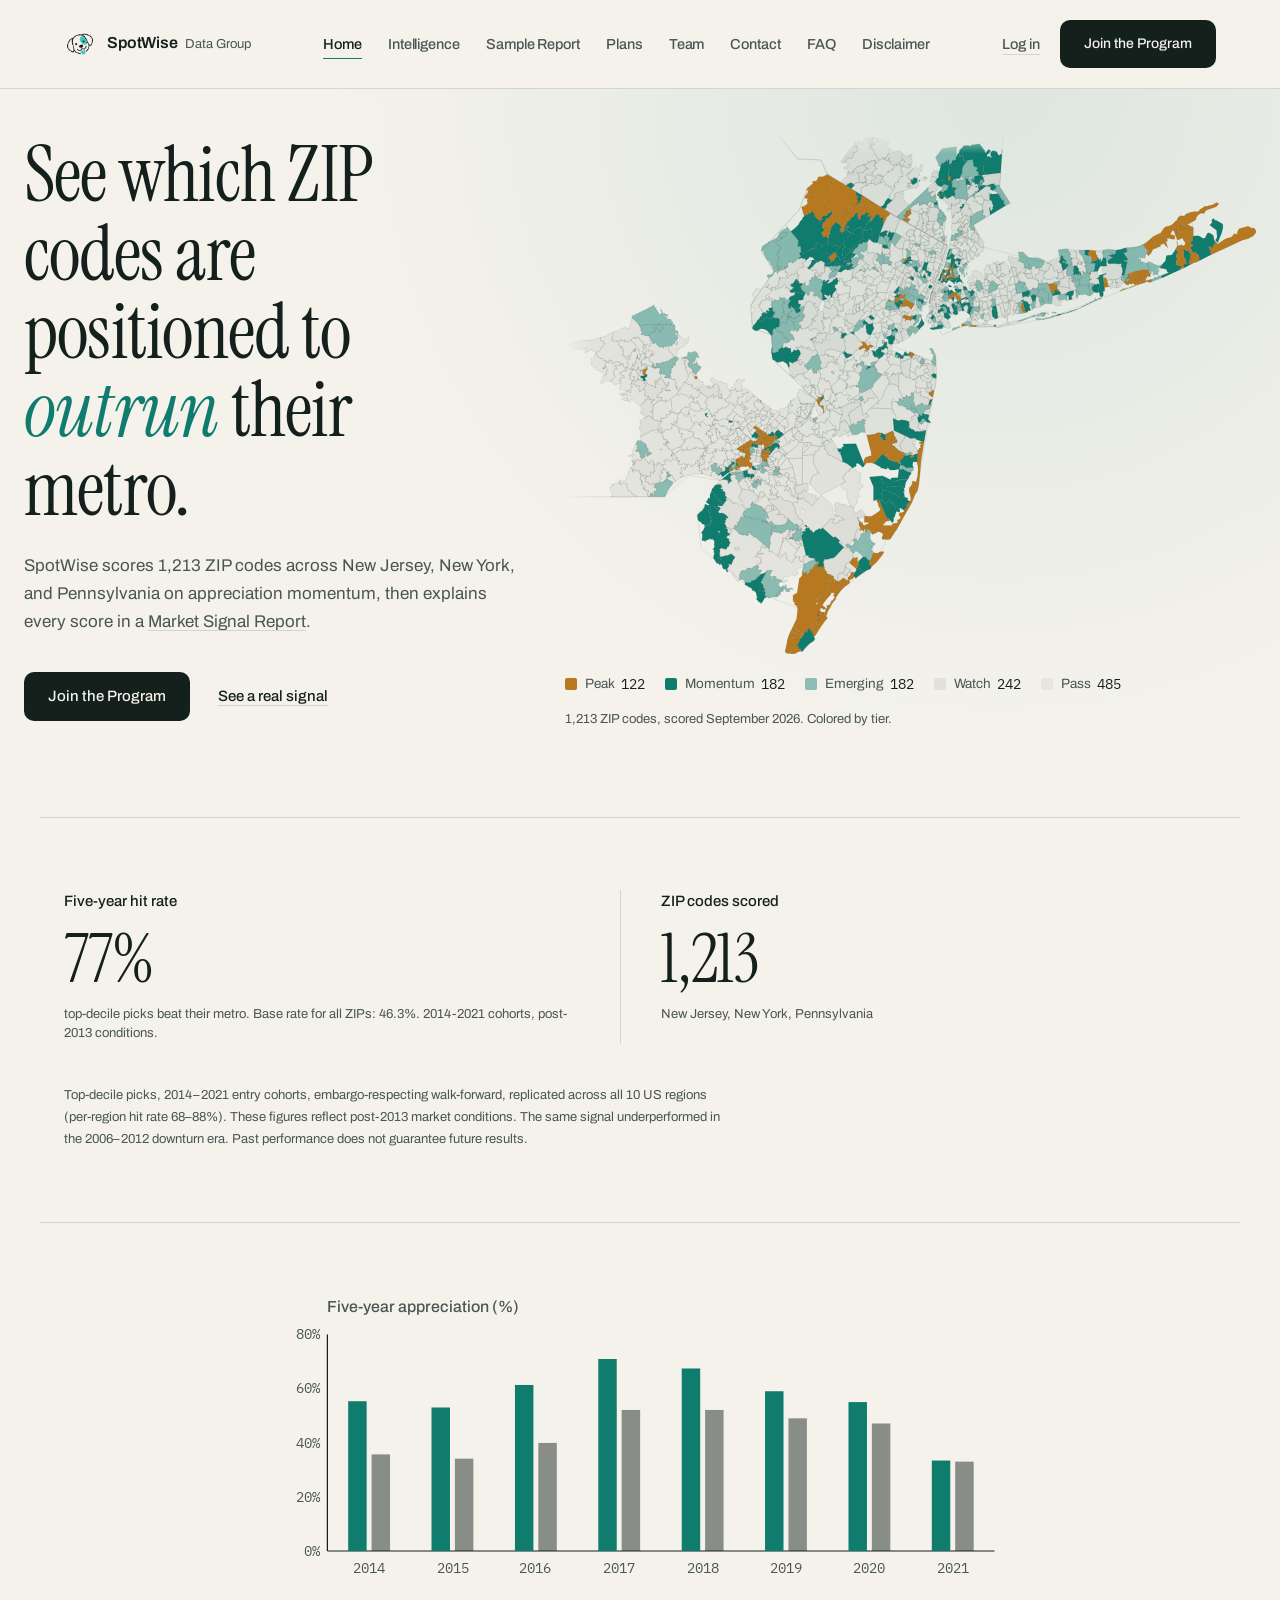
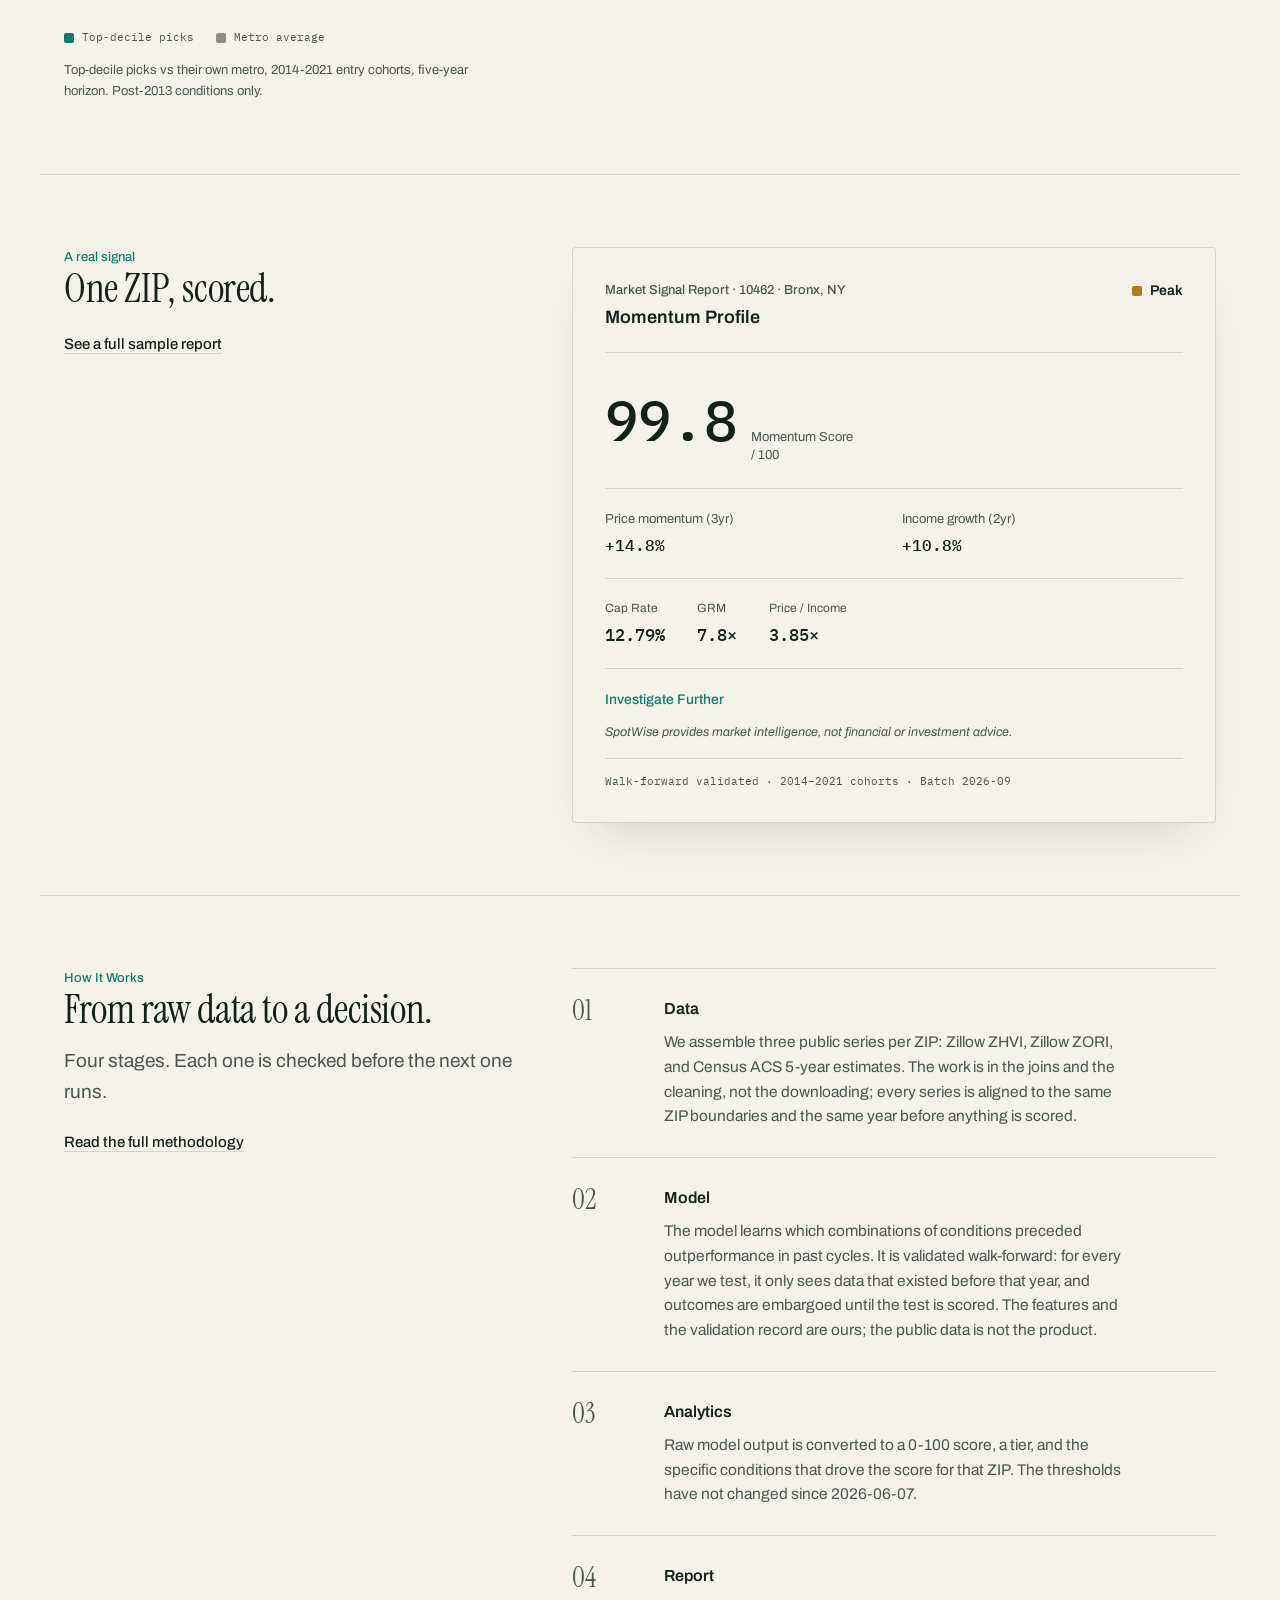
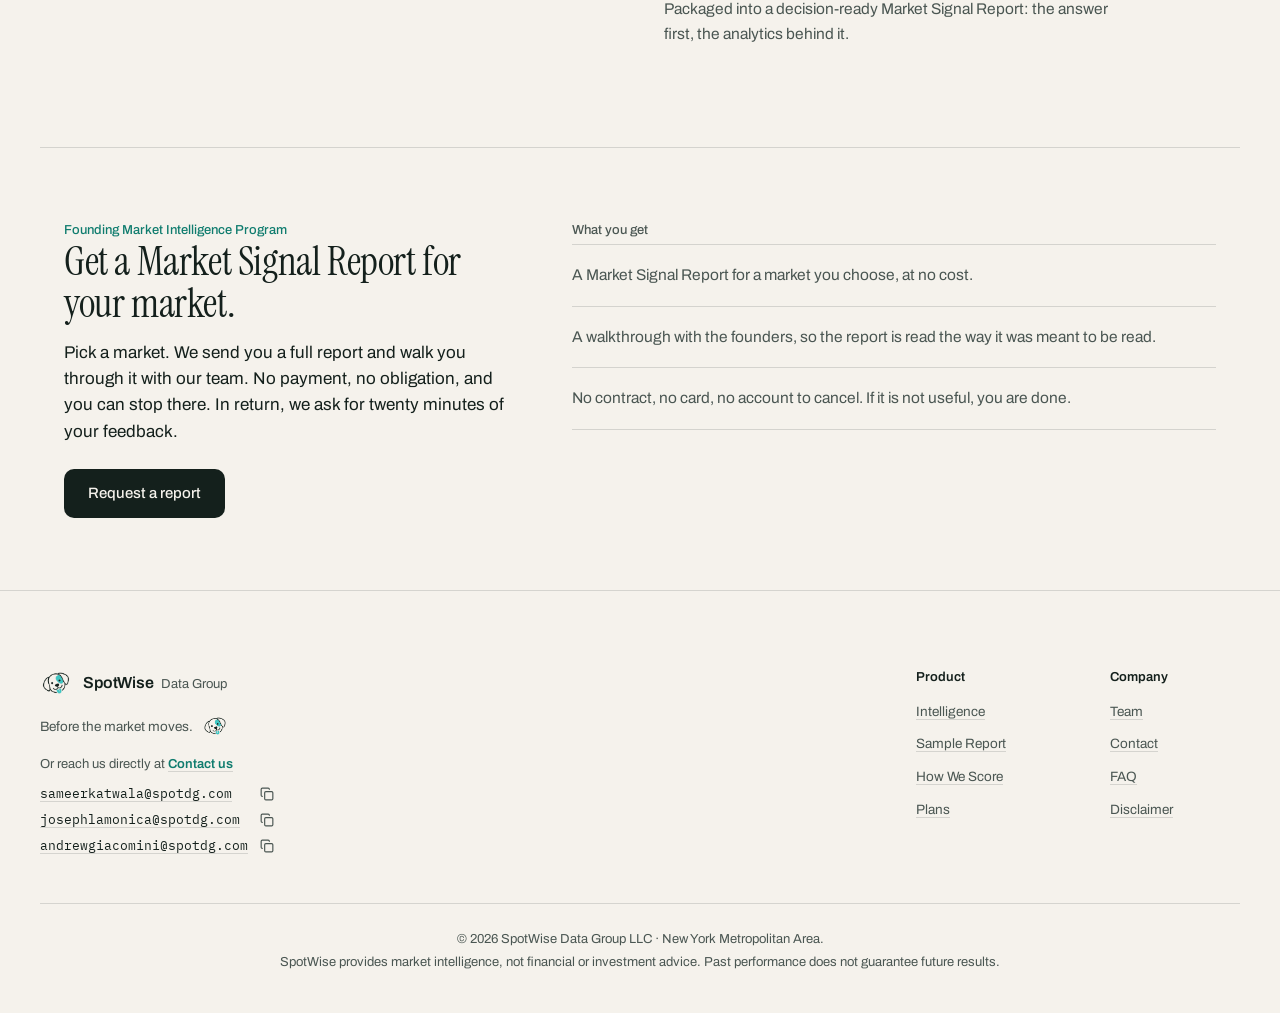
==== commit c3b0b8cc: "Site: suspend the +14.0% average outperformance figure from the stats row and disclaimer Co-Authored" ====
--- a/index.html
+++ b/index.html
@@ -59,42 +59,16 @@
 
   /* ---------- Hero: map column ---------- */
   .hero-map{min-width:0;}
+  /* The map is a plain <img> of assets/map-tiers.svg (2026-09-24). Its tier
+     fills and rule stroke live inside the SVG's own <style> (see
+     tools/build-map.js SVG_STYLE, kept in sync with the --tier-* tokens in
+     shared.css), because an <img> cannot see this stylesheet. The entrance
+     is a page-side fade of the whole image once it has loaded; there is no
+     animation inside the SVG (Chrome can snapshot frame 0 of an <img> SVG). */
   .map-svg-mount{width:100%;}
-  .map-svg-mount svg{display:block;width:100%;height:auto;}
-  /* Tier fills reuse the shared --tier-* tokens (shared.css) as `fill`,
-     the same values the legend swatches use as `background`, so a tier
-     color is defined once and never repeated as a literal. */
-  .map-svg-mount .zip{stroke:var(--rule);stroke-width:.75;cursor:pointer;fill-opacity:0;}
-  .map-svg-mount .zip.tier-peak{fill:var(--tier-peak);}
-  .map-svg-mount .zip.tier-momentum{fill:var(--tier-momentum);}
-  .map-svg-mount .zip.tier-emerging{fill:var(--tier-emerging);}
-  .map-svg-mount .zip.tier-watch{fill:var(--tier-watch);}
-  .map-svg-mount .zip.tier-pass{fill:var(--tier-pass);}
-  /* Base layer (added 2026-09-23, final paper polish): the three full state
-     outlines the scored ZIPs sit inside, so the map reads as NJ/NY/PA rather
-     than an unlabeled cluster of shapes. Static -- not part of the .is-live
-     fill-in, since it's cartographic context, not scored data. Replaces the
-     old merged unscored-ZIP cloud layer (dropped; see tools/build-map.js).
-     Land fill removed (2026-09-23, paper final fixes) -- outline only, so
-     the state shape reads from its stroke against the paper background, not
-     a tinted fill. */
-  .map-svg-mount .state-outline{fill:none;stroke:var(--rule);stroke-width:.75;}
-  /* Fill-in-once: paths start at 0 fill-opacity and animate to full over
-     800ms the first time the map is in view (.is-live, added by JS via the
-     shared SpotwiseMotion.once helper -- see script at bottom of page).
-     Reduced motion adds .is-live immediately with no transition, so the
-     map is just visible, not animated. Hover lifts a single ZIP to full
-     opacity on its own, fast, 200ms transition -- never a pulse/loop. */
-  .map-svg-mount.is-live .zip{transition:fill-opacity .8s var(--ease);fill-opacity:1;}
-  .map-svg-mount .zip:hover,.map-svg-mount .zip:focus-visible{fill-opacity:1;transition:fill-opacity .2s var(--ease);}
-
-  .map-tooltip{
-    position:fixed;z-index:200;pointer-events:none;
-    background:var(--ink);color:var(--paper);font-family:var(--font-mono);font-size:12px;
-    padding:6px 10px;border-radius:var(--radius-btn);opacity:0;transform:translate(-50%,-100%);
-    transition:opacity .12s var(--ease);white-space:nowrap;
-  }
-  .map-tooltip.is-on{opacity:1;}
+  .map-svg-mount img{display:block;width:100%;height:auto;opacity:0;transition:opacity .9s var(--ease);}
+  .map-svg-mount img.is-loaded{opacity:1;}
+  html:not(.js) .map-svg-mount img{opacity:1;transition:none;}
 
   .map-legend{display:flex;flex-wrap:wrap;gap:20px;margin-top:20px;}
   .map-legend li{display:flex;align-items:center;font-family:var(--font-sans);font-size:13.5px;color:var(--ink-2);}
@@ -109,7 +83,6 @@
   .stat:not(:first-child){border-left:1px solid var(--rule);}
   .stat-header{display:block;font-family:var(--font-sans);font-weight:500;font-size:15px;color:var(--ink);}
   .stat b{display:block;margin-top:12px;font-family:var(--font-serif);font-weight:400;font-size:68px;line-height:1;letter-spacing:-.01em;color:var(--ink);font-variant-numeric:tabular-nums;}
-  .stat-outperf b{color:var(--teal);}
   .stat-context{display:block;margin-top:12px;font-family:var(--font-sans);font-size:13px;color:var(--ink-2);line-height:1.5;}
   .stat-caveat{margin-top:40px;font-family:var(--font-sans);font-size:13px;line-height:1.7;color:var(--ink-2);max-width:96ch;}
   @media (max-width:720px){
@@ -222,1244 +195,7 @@
 
       <div class="hero-map">
         <div class="map-svg-mount" aria-hidden="true">
-<!-- MAP_SVG:START -->
-<svg viewBox="0 0 900 684.1" xmlns="http://www.w3.org/2000/svg" role="img" aria-labelledby="map-tiers-title">
-<title id="map-tiers-title">Tri-state ZIP codes colored by SpotWise momentum tier</title>
-<defs>
-<linearGradient id="edge-fade-y" x1="0" y1="0" x2="0" y2="32" gradientUnits="userSpaceOnUse">
-<stop offset="0" stop-color="#000" stop-opacity="1"/>
-<stop offset="1" stop-color="#000" stop-opacity="0"/>
-</linearGradient>
-<linearGradient id="edge-fade-x" x1="0" y1="0" x2="32" y2="0" gradientUnits="userSpaceOnUse">
-<stop offset="0" stop-color="#000" stop-opacity="1"/>
-<stop offset="1" stop-color="#000" stop-opacity="0"/>
-</linearGradient>
-<mask id="edge-fade-mask" maskUnits="userSpaceOnUse" x="0" y="0" width="900" height="684.1">
-<rect x="0" y="0" width="900" height="684.1" fill="#fff"/>
-<rect x="0" y="0" width="900" height="32" fill="url(#edge-fade-y)"/>
-<rect x="0" y="0" width="32" height="684.1" fill="url(#edge-fade-x)"/>
-</mask>
-</defs>
-<g mask="url(#edge-fade-mask)">
-<g class="map-states">
-<path class="state-outline" data-state="New Jersey" d="M431.9,115 L497.3,151.5 L473.7,226.1 L441.5,242.9 L424.3,282.3 L478,302 L482.3,331.5 L458.7,469.4 L397.5,572 L357.8,601.6 L322.4,666.3 L304.1,624.1 L247.2,603 L177.5,546.7 L173.2,508.8 L172.1,503.1 L182.8,489.1 L201.1,458.1 L253.7,437 L256.9,417.3 L317,375.1 L326.7,352.6 L270.9,300.6 L268.7,268.3 L244,259.8 L241.9,230.3 L271.9,185.3 L255.8,158.6 L305.2,105.1 L315.9,77 L341.7,58.7 L431.9,115 Z"/>
-<path class="state-outline" data-state="New York" d="M606.8,-879.4 L609,-825.9 L598.2,-778.1 L616.5,-731.7 L611.1,-682.5 L588.6,-630.5 L605.7,-560.1 L595,-539 L626.1,-496.8 L619.7,-319.6 L621.8,-297.1 L574.6,-128.4 L578.9,-118.5 L566,75.6 L580,96.7 L531.7,124.8 L545.6,154.3 L629.3,175.4 L646.5,160 L718.4,160 L754.9,151.5 L815,110.7 L819.3,140.3 L850.5,152.9 L778.5,190.9 L627.2,247.2 L563.9,258.4 L522,255.6 L490.9,268.3 L473.7,226.1 L497.3,151.5 L431.9,115 L341.7,58.7 L333.1,40.4 L303.1,39 L267.6,-4.6 L271.9,-42.6 L248.3,-72.1 L233.3,-70.7 L211.8,-105.9 L-651.1,-105.9 L-651.1,-170.6 L-651.1,-174.8 L-530.9,-247.9 L-511.6,-283.1 L-473,-307 L-488,-350.6 L-504.1,-359 L-515.9,-429.3 L-401.1,-458.9 L-299.1,-457.5 L-258.3,-450.4 L-214.3,-422.3 L-186.4,-433.6 L-101.6,-432.1 L-50.1,-450.4 L4.7,-496.8 L40.1,-498.3 L41.2,-568.6 L59.4,-609.4 L15.4,-637.5 L25.1,-669.8 L103.4,-713.4 L132.4,-751.4 L226.8,-837.2 L315.9,-880.8 L449,-873.8 L606.8,-879.4 Z"/>
-<path class="state-outline" data-state="Pennsylvania" d="M-651.1,-170.6 L-651.1,-105.9 L211.8,-105.9 L233.3,-70.7 L248.3,-72.1 L271.9,-42.6 L267.6,-4.6 L303.1,39 L333.1,40.4 L341.7,58.7 L315.9,77 L305.2,105.1 L255.8,158.6 L271.9,185.3 L241.9,230.3 L244,259.8 L268.7,268.3 L270.9,300.6 L326.7,352.6 L317,375.1 L256.9,417.3 L253.7,437 L201.1,458.1 L161.4,451.1 L128.1,479.2 L-595.3,479.2 L-799.3,479.2 L-799.3,244.3 L-799.3,-100.2 L-799.3,-100.2 L-762.8,-114.3 L-651.1,-174.8 L-651.1,-170.6 Z"/>
-</g>
-<g class="map-scored">
-<path class="zip tier-emerging" data-zip="08310" data-tier="Emerging" data-score="60.02" d="M298.1,527.1 L299.5,526.9 L300.6,524.4 L300.8,524.6 L302.7,521.9 L303,520.6 L303.9,519.8 L304.6,519.7 L303.5,521.2 L304.5,521.9 L305.1,521 L305.5,521.4 L307,519.7 L308.7,521.3 L308.2,524 L306.4,526 L307.9,526.5 L308,525.4 L309,525.6 L309.3,526.8 L311.2,526.3 L307.8,530.1 L308.3,532.1 L307.7,532.4 L308,536.5 L307.7,534.8 L304.6,533.8 L303.9,535.5 L306.2,536.4 L305.8,537.5 L301.9,535.5 L301.3,536.8 L300.2,537.6 L297.3,533.5 L297.1,535.2 L295.4,533.9 L295,534.4 L292.2,534.2 L292.2,533.3 L292.9,533.3 L293.1,532.6 L294.7,532.3 L294.6,531.7 L296.9,532.7 L295.8,531.5 L297.1,530.7 L296.2,529 L295.5,529.2 L296.2,527.9 L297.8,527.4 L297.7,526.9 L298.1,527.1 Z"/>
-<path class="zip tier-peak" data-zip="08403" data-tier="Peak" data-score="94.72" d="M377.4,578 L377.7,579 L376.8,579.6 L376.5,581 L375.7,581.4 L377.1,583.3 L373.4,586.9 L372.7,586.7 L372.7,586.3 L371.8,587.2 L370.8,587.1 L369.1,588 L368.7,584.8 L368.9,584.5 L368.9,584.8 L369.2,584.6 L369.3,584.4 L368.9,584.7 L369.3,583.7 L371,582.4 L371.4,581.5 L372.7,580.5 L372.2,578.8 L373,577.9 L373.3,578.5 L374,577.7 L375.3,577.5 L374.3,578.2 L374.8,578.2 L376,577.7 L375.9,577.2 L376.5,577.8 L377.4,578 Z"/>
-<path class="zip tier-emerging" data-zip="08205" data-tier="Emerging" data-score="65.05" d="M372.4,550.1 L371.7,549.4 L371.8,548.9 L371.4,547 L370.6,546.3 L369.1,545.8 L365,542.1 L365.5,541.8 L368.3,544.4 L368.2,542.6 L367.5,542.2 L367.2,541.3 L366.6,541.2 L368.4,540.2 L370.3,542 L374.7,542.8 L376.5,538.9 L376.7,537.4 L376.7,536.7 L374.7,537.4 L374.5,535.9 L376.4,534.9 L376.4,533.8 L377.7,534.2 L379.6,533.5 L379.2,534.6 L381.4,536.8 L382.7,536.2 L383,533.7 L385.3,533.6 L384.5,531.1 L385,530.4 L384.8,529.3 L385.9,528.2 L385.7,527.8 L386.3,528.2 L387.6,527.4 L388.2,527.7 L388.1,526.8 L389,526.4 L390.7,527 L390.9,526.7 L390.4,526 L391.5,525.2 L392.1,525.7 L392.9,525.7 L393.3,524.8 L392.3,523.1 L392.3,522.5 L393.3,522 L394.7,522.6 L395.8,521.6 L396.5,521.6 L396.6,523.5 L397.9,524.1 L399.6,526.9 L397.9,527.2 L397.5,527.7 L397.6,530.8 L396.9,532 L397.1,532.6 L397.9,532.9 L397.9,534.2 L397.4,535.1 L397.8,534.5 L398.4,535.5 L397.2,536.3 L397.8,535.8 L398.7,536 L399,536.9 L400.5,537.7 L400.6,538.4 L402.6,539.5 L402,540.1 L401.5,539.5 L401.2,539.8 L401.5,539.6 L401.9,540.2 L402.5,539.6 L403.3,540 L403.7,540.5 L403.2,541.1 L403.8,540.5 L403.5,540.2 L404.2,540.7 L403.5,541 L403.1,541.8 L402.7,541.3 L403.2,541.9 L402.8,542.5 L401.9,542.5 L402.3,543.2 L401.9,543.6 L400.1,544.2 L400.3,545.3 L399.4,545.1 L400.3,545.4 L400.9,546 L400.9,547.1 L399.3,546.4 L399.8,546.1 L399.1,546.3 L398.9,545.9 L399.3,545.8 L398.6,545.8 L399.1,545.8 L398.9,546.2 L398,546.2 L398.2,545.7 L397.8,546.2 L397.8,545.3 L397.5,545.7 L398.1,547.1 L399.2,548.1 L400.1,548.3 L399.8,548.8 L399,548.3 L399.5,548.8 L400.1,548.8 L400.1,549.7 L401.4,550.7 L400.7,551.6 L400.1,551.4 L399.7,551.2 L399.6,550 L399.7,551.2 L400.5,551.6 L399.6,552.1 L400.9,552.4 L399,559.5 L397.2,562.6 L396.4,561.9 L393.4,561 L393.1,559.8 L391.8,557.5 L390.6,557.6 L390,558.3 L389,557.8 L387.9,558 L388,556 L378.9,549.2 L375.8,553 L372.4,550.1 Z"/>
-<path class="zip tier-watch" data-zip="08221" data-tier="Watch" data-score="45.42" d="M364.6,570.2 L367,571.4 L366.8,571.8 L368.5,572.6 L371.7,575 L371.7,575.5 L368.7,577.8 L367.8,579.6 L366.7,579.8 L366.9,580.8 L368,581.3 L367.1,582.7 L366.7,582.2 L366.1,582.6 L365.9,581.7 L363.6,580.6 L361.4,578.4 L362.1,577.4 L362.9,577.5 L363.5,575.4 L364.1,575 L364.9,573.3 L364.8,572.4 L365.2,571.8 L364.6,570.2 Z"/>
-<path class="zip tier-pass" data-zip="07430" data-tier="Pass" data-score="33.39" d="M453.3,126.2 L457.9,128.8 L457.6,130.8 L456.1,130.6 L455.6,132.4 L453.8,132.2 L453.8,131.7 L451.9,131.1 L447.6,131.5 L446.8,132.6 L446.5,134.1 L445.1,134.5 L445,134.8 L444.6,134.6 L444.6,136 L444.2,135.9 L443.7,137.9 L444,138.7 L445.4,139.3 L445.8,139.9 L448.9,140.8 L448.3,143 L448.4,143.7 L449.2,144.1 L447.5,144.5 L446.2,145.4 L445.2,145 L444.8,143.8 L443.7,143.2 L442.3,141.8 L429.4,134.7 L436.4,116.7 L453.3,126.2 Z"/>
-<path class="zip tier-pass" data-zip="07650" data-tier="Pass" data-score="14.51" d="M480.6,189.4 L481.8,190.2 L481.4,190.7 L481.7,190.9 L479.9,193.3 L476.1,190.6 L477,187.8 L478.5,188.3 L478.7,188 L480.6,189.4 Z"/>
-<path class="zip tier-pass" data-zip="07652" data-tier="Pass" data-score="26.05" d="M464.3,174.3 L461.5,171.8 L460.7,171.7 L459.7,167 L459.8,165.8 L458.3,164.5 L458.6,162.7 L459.6,161.6 L459.8,160.7 L459.2,160.3 L459.2,159.3 L460.2,158 L460,156.6 L460.4,156.1 L465,157.2 L467.3,159.6 L467.4,158.9 L468,159.1 L468.4,157.7 L469.2,158 L468.2,162.7 L469.8,163.3 L469.2,165.1 L470.6,165.6 L468.6,168.6 L468.3,172.4 L468.5,172.8 L469.9,173.2 L470,173.9 L468.7,173.4 L468.3,174.1 L465.6,172.4 L464.7,174.6 L464.3,174.3 Z"/>
-<path class="zip tier-emerging" data-zip="07072" data-tier="Emerging" data-score="69.66" d="M466,199.8 L464.3,196.8 L458.1,191.8 L458.8,189.5 L460.3,190.7 L460,191.1 L461,191.8 L461.2,191.5 L461.7,191.7 L463.3,192.8 L466.3,194 L466.7,193.5 L467.8,193.8 L471.4,196 L472.2,197.6 L471.9,199.2 L471.1,200.4 L466.3,201 L466,199.8 Z"/>
-<path class="zip tier-pass" data-zip="07661" data-tier="Pass" data-score="25.89" d="M468.5,171 L468.6,168.6 L470.6,165.6 L473.1,166.5 L472.2,169.1 L472.4,169.9 L471.8,170.3 L472.1,170.7 L471.7,172.2 L472.3,173.4 L472,173.9 L471.4,173.9 L471.1,174.5 L470.7,174.4 L470,173.9 L469.8,173 L468.5,172.8 L468.5,171 Z"/>
-<path class="zip tier-momentum" data-zip="08015" data-tier="Momentum" data-score="76.42" d="M359.8,425.3 L358.5,423 L359,422.2 L358.9,421.3 L358.4,421.2 L358,421.7 L357.8,421 L357,420.8 L356.9,421.1 L356.5,420.3 L355.5,419.9 L355.5,419.5 L356.1,419.2 L355.4,419 L355.3,418.6 L356.7,418.6 L356,417.9 L355.5,418.3 L354.9,418.2 L355,416.5 L355.4,416.5 L355.4,416.1 L356,416.1 L356,416.5 L360.9,416.3 L361,414.9 L360.5,414.9 L360.5,414.4 L361.2,414.7 L361.8,414 L363.2,413.4 L361.9,410.6 L379,410.2 L390.2,438.4 L387.5,441 L386.8,439.9 L382.7,436.3 L379.7,435.7 L379,437.3 L379.7,438.1 L378.9,439.7 L377,440.1 L375.7,441.1 L374.2,441.6 L372,439 L370.5,438.8 L369.4,437.3 L366.4,435.5 L361.7,433.7 L361.3,433.9 L361.6,432.1 L359.8,425.3 Z"/>
-<path class="zip tier-watch" data-zip="08046" data-tier="Watch" data-score="52.93" d="M303.4,405.7 L300.6,404.2 L299,402.4 L297.8,401.8 L299.2,401.6 L299.6,400.3 L298.9,398.3 L298.5,398.2 L303.1,394.3 L303,394.5 L303.3,394.6 L304.5,393.1 L304.9,394.3 L305.3,394.1 L306.2,396.7 L308.1,396.5 L309,398.3 L310.2,397.9 L311.3,398.5 L311,399.6 L310.1,399.6 L308.9,403.3 L309.3,403.4 L308.8,404.8 L308,404.5 L307.4,404.8 L307.3,405.3 L308.1,405.7 L307.2,408.5 L304.3,407.2 L304.1,406 L303.4,405.7 Z"/>
-<path class="zip tier-pass" data-zip="08505" data-tier="Pass" data-score="2.56" d="M322.5,378.1 L322.8,378.6 L322.5,378.7 L322.5,378.1 Z M325.2,381.1 L326.7,383.4 L323,381.5 L324.8,380.5 L325.2,381.1 Z M326.3,399.8 L324.2,398.2 L325.1,396.9 L325.8,397 L325.9,396.5 L325.1,393.8 L324.4,394 L328.2,390.7 L328,390.2 L327.2,390.2 L326.7,391.4 L326.2,391.6 L325.3,390.8 L324.8,390.9 L324.4,392.3 L323.4,390.7 L321.9,392 L321.3,390.4 L321.7,389.4 L322.9,388.6 L325.3,385 L327.7,383.5 L327,381.5 L326.4,381.9 L325.8,381.1 L326.2,380.9 L326.5,381.3 L326.9,381 L325.9,379.9 L327.4,379 L329,376.7 L328,376.1 L326.1,375.8 L329.5,373.5 L333,373.2 L336.3,370.1 L337.4,369.9 L339.8,366.4 L340.3,364.4 L339.4,364.2 L339.4,363.6 L340.7,362.9 L340.6,362.6 L341.1,364 L341.9,364.1 L342,364.5 L341.6,366.6 L343.7,364.6 L342.8,366.1 L344.5,366.7 L345,375.7 L342.8,376 L341,377.9 L339.8,378 L339.3,380.7 L340.1,380.5 L340.1,382 L338.9,382 L338.4,384 L336.1,381.9 L335,383.3 L333,380.8 L330.9,383.5 L329.7,383.7 L331,386.6 L332.1,386.8 L330.6,388.3 L331.7,388.9 L331.3,390.4 L330.2,390.4 L329.9,391.3 L330.6,392.2 L330.1,393.2 L331,394.8 L330.6,395.8 L330.8,396.7 L329.9,397.2 L330.6,398.9 L332.1,399.2 L332.7,402.1 L330.8,402.4 L330.4,401.5 L329,401.7 L328.6,401.3 L328.9,397.2 L327.7,398 L327.1,400.3 L326.3,399.8 Z"/>
-<path class="zip tier-pass" data-zip="08002" data-tier="Pass" data-score="4.29" d="M282.4,427.1 L281,429.1 L280,429.6 L279.9,429.9 L280.2,430.1 L279.6,429.9 L280,430.3 L277.9,432.7 L276.9,431.8 L277,430.7 L276.1,429.6 L273.8,429.1 L272.8,428 L269.3,426.9 L272.9,421.6 L274.8,421.7 L275.3,421.3 L275,420.8 L275.5,420.6 L275.7,420.9 L276.3,420.3 L276.5,420.8 L276.7,420.1 L279.6,419.7 L279.1,420.7 L279.7,422 L280.4,422 L281.4,422.9 L282.1,422.8 L283.3,423.5 L283.9,423.1 L285.6,423.2 L283.3,426.3 L282,425.4 L282,426.1 L282.8,426.3 L282.4,427.1 Z"/>
-<path class="zip tier-peak" data-zip="08105" data-tier="Peak" data-score="95.71" d="M267.6,420.5 L268,421.3 L269.1,421.1 L268.9,421.6 L268.6,421.5 L266.7,423.6 L266,423.2 L265,424.2 L264.4,423.6 L262.5,423.1 L262.4,422.6 L262.2,423.1 L261.6,422.8 L261.8,422 L261.1,421.6 L260.6,420 L261,418.7 L261.9,418.3 L265,415.7 L266.4,418.3 L265.8,418.9 L266.1,419.3 L266.9,419.2 L267.6,420.5 Z"/>
-<path class="zip tier-pass" data-zip="08091" data-tier="Pass" data-score="34.62" d="M298.2,461.5 L298.7,461.2 L296.5,459.8 L297,459.2 L295.5,458.9 L295.4,459.7 L293,457.9 L290.7,456.9 L291.5,455.9 L290.7,455 L292.9,455.5 L296.2,454 L300.1,456.8 L301.3,461.6 L300.3,463.4 L298,461.7 L298.2,461.5 Z"/>
-<path class="zip tier-pass" data-zip="08043" data-tier="Pass" data-score="2.97" d="M283.9,443.8 L287.3,443.7 L296.6,440.3 L300.1,456.8 L296.2,454 L292.9,455.5 L290.7,455 L290.3,453.5 L291.9,453.5 L291.3,452.3 L292.4,451.4 L292.4,451.1 L291.8,449.3 L289.2,447.5 L286.9,448.4 L285.8,450.1 L285.2,450.1 L285,450.5 L282,449.9 L280,447.1 L278.6,445.9 L278.7,445 L279.3,444.4 L279.2,444 L283.9,443.8 Z"/>
-<path class="zip tier-pass" data-zip="08035" data-tier="Pass" data-score="24.32" d="M265.9,438.6 L267.7,438.3 L272.1,436.2 L273.2,437.9 L272.7,439.9 L271.3,439.9 L267.8,441.5 L267.2,441.2 L267.2,440.5 L266.1,440.7 L265.5,438.7 L265.9,438.6 Z"/>
-<path class="zip tier-peak" data-zip="08204" data-tier="Peak" data-score="97.20" d="M302.4,657.3 L300.1,655.8 L299.2,655.7 L299,656 L297.9,655.5 L297.6,656 L296.5,655.2 L296.9,655 L297.3,654 L298.7,655.4 L299.4,655.4 L300.2,654.5 L299.2,653.4 L300.8,652.7 L301.6,652.8 L301.8,653.5 L304.1,653.5 L304.4,654.4 L305.2,655.2 L304.8,656.4 L303.4,657.8 L303,657.9 L302.4,657.3 Z M288.3,673.5 L289.7,665.4 L292,666.1 L294,664.6 L294.6,663.3 L295.5,664.8 L296.7,663.6 L297.5,663.5 L297.6,664.8 L298.3,664.5 L301.5,664.6 L302.1,662.8 L302.1,661 L302.4,661 L303.1,661.6 L302.9,662 L303.3,662.4 L304.2,662.7 L304.9,661.5 L307.2,663.3 L304.7,668.8 L302,673.1 L302.6,672.9 L302.8,674 L304.4,674.3 L304.1,674.8 L304.3,675.2 L304.5,674.9 L304.7,675.1 L303.9,675.9 L304.1,676.5 L304.9,676.6 L305,676.2 L306.2,676.7 L304.6,677.1 L306.8,676.9 L306.9,677.7 L308,679.4 L307.7,680.4 L304,681.2 L300.2,683.3 L295.2,684.1 L294,683.3 L294.4,682 L295.1,681.9 L295,681.1 L291.6,680.1 L289.7,680.6 L289.8,679.5 L289.1,679.3 L289.3,679.7 L286.7,680.2 L288.3,673.5 Z"/>
-<path class="zip tier-peak" data-zip="08251" data-tier="Peak" data-score="98.52" d="M297.9,654.7 L297.7,654.2 L297.3,654 L296.5,655.3 L302,659.4 L301.7,660.2 L299.2,660.6 L297.6,660.2 L297.5,663.5 L296.7,663.6 L295.5,664.8 L294.6,663.3 L294,664.6 L292,666.1 L289.7,665.4 L291.9,658.6 L297.1,647.8 L300.8,650 L301.6,651 L301.6,652.8 L299.2,653.4 L300.2,654.5 L299.4,655.4 L298.7,655.4 L297.9,654.7 Z"/>
-<path class="zip tier-peak" data-zip="08210" data-tier="Peak" data-score="97.36" d="M333.9,620.2 L334.4,619.4 L335.4,620.9 L337.9,622.3 L337.1,622.3 L336.8,623 L337.6,623.4 L337.4,622.8 L338.1,623.3 L338.7,622.9 L339.4,625 L338.9,625.2 L338.9,624.8 L338.6,626.2 L337.4,625.4 L336.6,626 L335.4,625.7 L335.2,625.2 L335.8,624.9 L334.7,624 L332.6,624.9 L332.4,626 L331.2,626.6 L331.1,627.8 L331.9,628.1 L331.9,628.7 L331.9,628.1 L332.4,627.6 L331.2,627 L331.6,626.8 L332.9,627.8 L332.6,628.7 L332.5,628.3 L333,628.1 L333.5,629.3 L333.3,629.3 L334.2,629.8 L335.1,629.7 L334.9,631.2 L335.4,630.7 L335.1,630.8 L335.1,629.7 L336.6,629.3 L337.3,629.6 L337.7,631.1 L337.7,631.4 L337.4,631.2 L337.4,630.4 L336.9,630.9 L337.4,630.5 L337.8,631.6 L334.1,631.9 L333.7,631.4 L334,632 L333.3,632.8 L332.5,632 L332.7,631 L331.7,630.6 L331.5,629.8 L330.9,630.2 L330.7,629.1 L330.9,630.4 L330.3,629.9 L330.5,630.3 L329.4,630.6 L329.5,632.6 L330.8,633.9 L330.4,634.3 L330.5,633.8 L329.4,633.1 L329.6,633.5 L329.2,633.6 L329.7,633.5 L329.7,634 L329.8,633.7 L330.3,633.7 L330.4,634.3 L331.4,634.1 L330.9,634.5 L330.8,634.1 L331.3,635.9 L330,636.3 L330,637.2 L331.1,636.9 L330.8,637.5 L331,637.7 L330.6,637.7 L331,637.7 L331,636.9 L329.8,637.2 L330.9,638.7 L331.3,638.6 L331.2,639.1 L330.1,639 L331.1,640.3 L331.1,639.4 L331.5,639.4 L331.5,639 L331.5,639.5 L331.1,639.4 L331.1,639.9 L331.5,639.8 L331.1,639.9 L331.5,641.4 L331,640.6 L330.8,641.1 L330,640.8 L330,641.2 L329.8,640.7 L329.3,640.8 L329.2,641.8 L328.2,642.2 L327.9,642.9 L327.7,645.4 L328,645.7 L327.5,646.1 L326.3,646.3 L325,646.1 L324.6,647.6 L323.3,647 L321.4,645.3 L321.4,645.9 L320.2,648.2 L316.5,651.7 L316.6,652.8 L316.2,654.7 L314.1,654.4 L314.6,655 L314.8,656.7 L313.2,655.9 L313.3,655.4 L312.2,654.5 L311.6,656.8 L309.3,655.9 L307.2,658.8 L306.5,658.5 L307,657.6 L306.4,656.7 L304.6,656.7 L305.2,655.2 L304.4,654.4 L304.5,653.9 L303.4,653.3 L301.8,653.5 L301.6,651 L300.8,650 L297.1,647.8 L300.5,640.9 L301.7,637.7 L302.8,628.3 L302.9,625.1 L302.6,623.1 L303.6,622.7 L304.1,621.3 L303.9,620.5 L304.1,620.2 L305.8,620.7 L306.5,620 L307.6,620.8 L309.1,619.7 L310.4,619.8 L310.3,619.1 L311.1,619.3 L311.4,618.8 L312.5,618.7 L312.5,619.1 L313.1,619.2 L315,618.2 L316.3,618.3 L317.4,617.6 L318.2,617.8 L319.2,616.8 L320.9,616.4 L322.7,615.1 L324.1,614.7 L324.9,614.9 L328.9,612.1 L330.2,613.4 L329.2,618.9 L332.2,617.6 L332.4,619.7 L333.9,620.2 Z M327.6,619.9 L328.9,619 L329.3,617.1 L327.5,616.9 L327.2,618.3 L327.6,619.9 Z"/>
-<path class="zip tier-emerging" data-zip="08327" data-tier="Emerging" data-score="70.16" d="M279.8,605.1 L279.7,605.5 L281.4,606.2 L281.3,606.9 L280,606.4 L279.4,607.1 L278.4,607.2 L278.2,607.8 L279.7,607.6 L277.9,607.9 L277.5,609.3 L276.8,609.9 L274.1,609.3 L273.6,610 L273.4,609.4 L274.4,608.3 L276.3,609.6 L277.2,609.1 L277.4,608.1 L275.4,606.9 L275.4,605.8 L277.2,603.9 L279.2,604.8 L279.9,604.5 L280,603.6 L278.9,602.7 L278.8,601.9 L279.5,601.2 L281.1,601.5 L281.5,599.7 L283.3,599.3 L283.7,597.9 L282.1,597.5 L281.8,597.1 L283.9,594.8 L285.2,595.3 L286.1,595.2 L284.7,595.6 L285.5,596.1 L285.4,597.3 L285.9,596.4 L286.6,596.3 L286.4,596.7 L287.2,593.8 L287.6,593.8 L288.7,595.1 L288,598.3 L289.8,598.6 L295.8,598.2 L297.1,600.2 L295.1,600.2 L293.7,599.3 L293.6,599.9 L292.1,599.8 L292.8,601.9 L293.5,602.4 L290.5,603.4 L290.3,603 L289.7,602.9 L288.6,603.3 L287.2,601.8 L286.9,600.2 L285.6,599.5 L284.2,601.1 L284.5,601.8 L283.9,602.9 L283.4,602.5 L283,603.5 L281.9,602 L280.3,604.8 L279.8,605.1 Z"/>
-<path class="zip tier-peak" data-zip="07111" data-tier="Peak" data-score="94.89" d="M433.7,218.5 L437.2,217.1 L435.6,222.5 L433.6,225.3 L433.8,225.4 L433.4,226 L428,224.7 L428.7,224.1 L429.1,222.3 L430.4,220.3 L432.3,219 L432.8,219.2 L433.7,218.5 Z"/>
-<path class="zip tier-momentum" data-zip="08066" data-tier="Momentum" data-score="84.25" d="M235.8,454.2 L235,455.1 L234.6,454.3 L235.8,454.2 Z M235.8,454.2 L232,452.5 L232.8,450.9 L233.2,450.4 L233.6,450.5 L233.1,449.9 L232,449.6 L231.1,448.8 L233,447.8 L231.8,446 L237.4,444.2 L238.1,445.9 L237.6,446.5 L237.3,448 L238.5,448 L238.1,448.6 L238.6,449.1 L238,449.1 L238.3,449.8 L240.1,449.1 L241.3,450.5 L244.6,448.7 L244,449.2 L244.4,450.4 L245.3,449.5 L246.8,451.7 L245.9,452.5 L246.5,453.1 L245.6,453.4 L244.9,453.2 L245.1,452.1 L244.7,452.3 L244.8,452.8 L244.3,452.8 L244.1,455.1 L242.8,455.9 L241.9,455.1 L241.8,454.6 L242.3,454.2 L242,453.8 L240.9,453.3 L240.2,453.2 L240,453.8 L239.2,453.5 L238.8,454 L237.7,452.5 L235.8,454.2 Z"/>
-<path class="zip tier-pass" data-zip="08061" data-tier="Pass" data-score="22.34" d="M242.5,456.7 L243,456.9 L242.6,457.6 L243,458.3 L243.1,458.1 L244.1,458.4 L244.3,458.8 L243.9,458.9 L244.6,458.8 L245.7,459.5 L243.5,462.3 L243,462.3 L242.5,461.3 L241.9,461.3 L241.3,460 L241.7,458.9 L241.2,457.3 L239.5,458 L238.2,457 L238.1,456.5 L238.7,455.6 L237.7,455.1 L237.9,454.5 L237.3,454.7 L237.1,454.2 L237.7,453.8 L237.6,452.6 L238.8,454.2 L239.2,454.9 L239,455.4 L239.6,455.9 L240.3,455.7 L240.8,456.1 L241.4,455.7 L241.3,455.3 L241.8,455.3 L242.5,456.7 Z"/>
-<path class="zip tier-emerging" data-zip="08328" data-tier="Emerging" data-score="67.77" d="M270.4,513.1 L272.4,516.1 L272.6,515.9 L273,516.5 L274.5,519.4 L272.4,520.8 L271.4,519.5 L271,519.5 L269.7,518.3 L268,515.4 L267.7,511.3 L269,510.9 L270.4,513.1 Z"/>
-<path class="zip tier-watch" data-zip="07002" data-tier="Watch" data-score="53.75" d="M446.7,242.3 L447,242.4 L447,242.3 L447.2,242.6 L446.6,242.5 L446.7,242.3 Z M465,237 L464.3,238.4 L462.8,237.8 L462.7,238.1 L459.8,236.5 L457.2,235.9 L458.3,236.2 L459.4,237.3 L460.6,237.2 L460.4,238.3 L460.9,239.5 L461.3,239.6 L459.8,241 L459.8,241.4 L456.7,241.5 L453.6,242.5 L450.4,243 L450.6,242.5 L449.6,242.4 L449.8,241.5 L449.4,241.2 L449.8,241.3 L450.8,239.5 L451.8,238.9 L452.5,236.9 L453.2,236.9 L453.3,235.6 L454,235.3 L455.3,233.8 L454.8,233.2 L455.9,231.6 L456.3,231.6 L456,230.7 L456.4,230.5 L457,228.7 L458.1,229.4 L458.3,230.7 L459.1,231.1 L458.6,231.8 L459,233.1 L465.3,236.7 L465,237 Z"/>
-<path class="zip tier-pass" data-zip="07882" data-tier="Pass" data-score="15.33" d="M265.8,223.1 L265.4,221.8 L265.5,220.5 L266.4,218.3 L262.1,222.7 L262.2,220.3 L261.8,220.1 L261.9,219.5 L261.4,217.6 L261.6,216.9 L262.6,216.2 L265.2,215.7 L266.4,214.6 L266.5,214 L269,211.8 L269.4,210.4 L267.6,209.6 L268.2,208.5 L270.5,209.3 L270.9,208.7 L269.2,207.6 L269,205.8 L271.1,206 L271.1,206.7 L272.6,206.4 L273.9,207.5 L273.3,208.5 L273.9,209.2 L273.9,209.8 L274.5,210.1 L278.3,206.5 L278.2,207.2 L278.8,208.2 L281.5,206.2 L281.8,206.7 L283.4,205.9 L283.7,204.8 L285.6,202.5 L287.1,203.8 L287.9,205.1 L287,207.7 L288.5,207.2 L288.2,206.9 L288.9,206.5 L289.3,206.9 L290.3,206.5 L291,207.9 L291.9,206.9 L292.1,207 L291.2,209.2 L292.3,210.6 L293.6,210.2 L292.6,211 L294.7,213.7 L295.2,213.1 L297.7,213.3 L299.5,210.9 L298.7,212.3 L299.2,213 L299.6,215.1 L297.9,216.8 L296.7,217.1 L295.5,218.3 L294.7,217.6 L294.3,218.2 L293.6,218.4 L292.2,220.7 L289.5,222.8 L288.5,225.2 L287.8,222.4 L286.6,222.8 L287.3,220.6 L286.7,220.1 L285.8,219.8 L285,220.2 L283.1,219.8 L282.8,221 L281.6,220.8 L279.6,218.5 L279.9,219.6 L279.4,220.5 L279.6,221.9 L277.8,223.8 L273.8,222.8 L273.3,222.1 L268.8,225.7 L268.2,224 L270,222.5 L269.5,220.4 L267,222.3 L266.7,222.8 L267.1,223.1 L266.1,223.7 L265.8,223.1 Z"/>
-<path class="zip tier-emerging" data-zip="08825" data-tier="Emerging" data-score="69.00" d="M284,280.5 L284.2,281.2 L283.6,281.6 L283.9,284.2 L282.7,285.2 L282.2,285.1 L281.2,285.7 L281,285.5 L277.8,287.4 L278,290.6 L277.2,291 L276.5,290.3 L272.3,291.8 L269.2,292 L268.9,290.2 L269.9,287.8 L270.4,285.4 L269.6,285.4 L270,284.5 L270,281 L269.5,278.6 L269.1,270.2 L269.9,270 L268.8,267.2 L269.1,266.9 L269.7,268.1 L270.3,268 L270.6,267.6 L270.8,266.6 L270.4,265.6 L271,264.9 L270,263.1 L271.5,261.2 L273.2,261.7 L274.1,260.7 L275,260.8 L275.9,261.4 L276.6,262.7 L276,263.1 L277.4,265 L279.1,263.7 L279.7,264.6 L282.2,264.5 L282.4,265 L281.4,265.5 L284.2,266.7 L285.3,271 L285.7,271 L285.6,271.9 L287.5,272.4 L287.8,271.5 L288.4,272.9 L289.6,272.7 L289.8,273.9 L290.6,274.6 L290.8,277.7 L289.2,278 L287.5,279.4 L286.3,278.1 L283.9,279.3 L284,280.5 Z"/>
-<path class="zip tier-watch" data-zip="08853" data-tier="Watch" data-score="43.61" d="M324.8,276.5 L325.6,275.3 L326.3,275.4 L327.6,272.4 L325.6,271.1 L329.6,269 L328.9,268 L327.8,267.4 L328.6,266.8 L328.9,265.6 L329.4,265.1 L330.6,265.9 L331,266.8 L332,266.9 L332.6,265.8 L333.5,265.9 L333.5,267.1 L337.2,265.7 L338.1,265 L338.6,265.4 L340.3,265 L340.8,265.5 L341,267.1 L341.8,267.5 L341.4,268.7 L339.1,270.2 L340,271.1 L339.5,271.9 L340.4,273.3 L340.2,274.2 L338.3,275.1 L336.9,274.9 L335.7,274.2 L335.3,275.7 L336,277.9 L335.5,278.5 L332.5,279 L331.8,278.8 L331.6,278.1 L330.2,277.7 L327.8,278.6 L326,278.7 L324.4,277.5 L324.8,276.5 Z"/>
-<path class="zip tier-emerging" data-zip="08887" data-tier="Emerging" data-score="73.29" d="M321.3,274.7 L321.4,275 L320.7,275.2 L318.7,274.6 L320.5,273.3 L322.5,272.8 L325.7,271.1 L327,272.1 L322.5,273.1 L323.1,274.1 L322.8,275.4 L321.3,274.7 Z"/>
-<path class="zip tier-pass" data-zip="08619" data-tier="Pass" data-score="19.95" d="M337.1,350.6 L336.4,349 L337.3,348.2 L336.7,348.3 L336.4,347.8 L336.9,347.7 L337,347.2 L336.5,346.3 L336.2,346.6 L336.4,346 L335.2,347 L334.2,346.4 L335.2,344.6 L337.2,343.9 L338.3,340.1 L339.3,339.8 L339.8,338.9 L341.9,338.7 L343.2,339.1 L344.2,338.4 L346.6,338.6 L346.5,339.3 L347.8,341.3 L347.4,341.9 L348.1,342.3 L348.6,343.8 L347.9,344.1 L347.7,343.8 L345.8,346.1 L346.7,347.2 L346.4,348.9 L346,348.7 L345.2,349.3 L345.7,350.2 L345.1,350.7 L344.2,350.5 L343.9,351.6 L345.6,352.6 L344.8,353.7 L344.1,354.4 L342.7,353 L342.1,354.7 L340.1,353.6 L339.4,355.2 L339.6,354.4 L338.2,352.8 L337.5,352.7 L338.2,351.7 L337.1,350.6 Z"/>
-<path class="zip tier-peak" data-zip="08611" data-tier="Peak" data-score="90.60" d="M331.9,352.6 L332.6,352.2 L333.9,353.7 L333.6,354.6 L331.6,356.8 L331.8,358.5 L331.1,358.3 L331,356.9 L330.7,357 L331,358.6 L331.3,359.8 L331.9,360.4 L332.6,360.2 L336.6,360.7 L336.6,363.9 L337.5,367.7 L337.2,370 L336.8,370.1 L336.3,370.1 L336.8,368.4 L336.7,366.6 L333.7,362.3 L330.4,360.3 L327.1,352.6 L327.8,352.1 L327.8,353 L328.5,352.6 L329.2,353.1 L329.3,352.8 L328.5,351.7 L329.6,351.6 L329.7,351.2 L330,353.1 L331.9,352.6 Z"/>
-<path class="zip tier-momentum" data-zip="08828" data-tier="Momentum" data-score="79.39" d="M393.9,310.4 L395.2,308.7 L396.2,309.2 L397.5,309 L397.9,310.5 L397,311.7 L395.8,311.3 L394.6,311.6 L394.2,312.3 L394.4,313.2 L394.2,313.8 L392.3,312.6 L393.9,310.4 Z"/>
-<path class="zip tier-pass" data-zip="08859" data-tier="Pass" data-score="29.02" d="M421.4,292.8 L421.3,292.7 L421.4,292.3 L421.5,292.4 L421.4,292.8 Z M420.7,292.4 L420.9,292 L421.2,292.2 L420.9,292.9 L420.6,292.8 L420.7,292.4 Z M415.2,293.6 L416.4,292 L412.2,290.7 L411.7,288.2 L412.4,287.9 L412.3,287.5 L413.7,287.3 L413.9,288.2 L415,287.7 L417.1,285.1 L419.4,285.5 L420.2,286.9 L419.9,287.9 L420.6,289.9 L421.6,288.7 L423.2,289.5 L424,289 L425.1,289.8 L426.3,289.8 L425.4,291 L425.6,291.7 L424.7,292.3 L424.7,294.1 L419.3,290.8 L419.2,293.8 L417.7,294 L416.8,292.2 L415.1,294.4 L415.2,293.6 Z"/>
-<path class="zip tier-watch" data-zip="07758" data-tier="Watch" data-score="58.53" d="M457.9,294.4 L460.9,295.3 L462.5,296.5 L462.1,296.6 L461.3,296 L460.7,297.2 L459.8,297.7 L459.2,299.4 L458,298.5 L458.2,298.8 L457.4,299.6 L456.5,298.6 L455.9,298.9 L455.8,299.5 L455.3,299.5 L454.6,300.8 L454.6,299.9 L453.7,298.9 L454.7,297.4 L455.5,297.6 L457.4,296.1 L457.9,294.9 L456.8,294.1 L457.9,294.4 Z"/>
-<path class="zip tier-pass" data-zip="07726" data-tier="Pass" data-score="24.48" d="M417,317.2 L416.4,317 L416.9,316.5 L417.4,316.9 L417,317.2 Z M408,352.3 L406.4,348.8 L402.1,344.7 L401.5,343.1 L398.2,337.6 L401.1,336.1 L401,333.8 L404,329.8 L414,319.4 L416.6,321.9 L417.1,321 L417.9,320.8 L417.8,319.5 L417.1,319.4 L417.9,319 L417.6,317.5 L417.8,317.2 L420.9,318 L421.6,318.9 L421.6,319.3 L420.6,319.4 L420.5,319 L419.9,319.4 L419.6,319.8 L419.8,320.6 L419,321.6 L420.2,322.2 L419.3,324.2 L422.9,327.5 L421.4,332.4 L416.4,340.7 L413,350.8 L408.9,354.3 L408,352.3 Z"/>
-<path class="zip tier-watch" data-zip="08720" data-tier="Watch" data-score="41.47" d="M457,369.1 L457.4,369.1 L457.7,370.1 L458.1,369.5 L459.8,370.6 L460.8,373.7 L461.7,375.2 L461.3,375.3 L460.9,374.7 L459.4,375.9 L459.4,374.9 L458.8,375.1 L458,374.2 L457.7,373.1 L457.1,372.7 L456.7,372.9 L455.3,372 L455.2,371.1 L457,369.1 Z"/>
-<path class="zip tier-peak" data-zip="07717" data-tier="Peak" data-score="93.82" d="M473.6,358.7 L474,357.2 L474.7,357.8 L477.2,357.8 L476.9,359.8 L474.7,359.6 L473.1,360.5 L473.6,358.7 Z"/>
-<path class="zip tier-watch" data-zip="08535" data-tier="Watch" data-score="45.75" d="M408,358.6 L406.8,358.2 L406.5,357.3 L407.7,356.6 L408.9,356.7 L408.9,357.3 L408.2,357.6 L408,358.6 Z M375.5,351.6 L372.4,352.4 L371.8,352.3 L383.8,345.5 L382.7,342.9 L387.9,343.4 L398.2,337.6 L401.5,343.1 L402.1,344.7 L405.6,348.1 L402.2,351.6 L395.7,350.5 L395.6,351.3 L394.8,351.4 L394,350.8 L393.7,351.3 L393.8,352.1 L394.4,352.8 L394.9,352.8 L395,353.4 L394.3,354.7 L394,354.4 L392,354.7 L392,355.8 L391,356 L390.2,357.6 L389.9,355.7 L387.3,354.2 L388.8,352.9 L389,352.2 L388.4,351.9 L388.4,351.3 L387.3,351.1 L387,348.2 L386,347.9 L385.1,348.1 L385.3,348.9 L383.4,349.1 L383.7,351 L382.4,352 L382.4,352.4 L381,352.9 L379.3,351.9 L376.8,352.4 L375.5,351.6 Z"/>
-<path class="zip tier-emerging" data-zip="07034" data-tier="Emerging" data-score="68.26" d="M405.9,184.5 L405.8,184.2 L405.3,184.4 L405.1,183 L404.5,183 L404.4,182.7 L403,183.2 L402.3,182.8 L401.5,183.1 L400.5,181.2 L400.6,180.1 L402.3,179.9 L404.7,178.9 L404.3,180.3 L405,182.2 L405.6,182.1 L405.5,182.8 L407.2,184.3 L407.3,185.2 L408.7,185.5 L407.9,186.1 L407.1,186.1 L406.7,185.5 L406.4,185.8 L406.6,184.7 L405.9,184.5 Z"/>
-<path class="zip tier-pass" data-zip="07054" data-tier="Pass" data-score="8.82" d="M401.1,194.6 L398.7,192.5 L395.3,191 L389.8,192.6 L386.6,190.5 L387,189.9 L387.9,190.5 L390.1,188.4 L389.8,187.3 L390.1,186.9 L387.8,185.4 L387.9,185.1 L392,185.4 L392.2,184.3 L391,185 L389.9,184.8 L390.2,183.4 L389.7,183.6 L389.7,182.8 L390.5,182.7 L390,181.9 L393.2,183.4 L393.8,181.5 L394.8,181.2 L394.9,182.4 L395.9,182.1 L396,184.2 L396.9,184.8 L397.8,182.7 L398.8,183 L399.5,181.6 L400.6,181.4 L401.3,183.6 L401.7,182.9 L403,183.2 L404.4,182.7 L404.5,183 L405.1,183 L405.3,184.4 L405.8,184.2 L405.8,184.6 L406.6,184.6 L406.4,185.8 L406.7,185.5 L407.1,186.1 L408.2,186 L408.7,185.5 L408.5,185.3 L407.3,185.2 L408.5,185.2 L409.5,185.8 L410.1,186.9 L410.1,187.9 L410.8,187.9 L411.4,189 L410.7,189.5 L411.2,189.9 L411.2,190.6 L409.1,191.2 L408.7,192 L407.6,192 L406.2,193.2 L405.5,193.3 L403.8,195.1 L403.7,194.8 L403,196.1 L402,195.8 L401.1,194.6 Z"/>
-<path class="zip tier-momentum" data-zip="07435" data-tier="Momentum" data-score="79.80" d="M373.7,160.9 L373.3,161 L373.5,160.8 L371.6,159.2 L376.1,154.8 L378.3,151.4 L381.2,148.2 L388.8,142.4 L387.7,138 L387.1,138.2 L387.5,137 L387.1,131.2 L388.2,130.8 L389.8,132.7 L390.9,131.8 L394.3,132.6 L396.7,128.4 L397.8,129.8 L398.5,129.3 L399,129.5 L398.9,131 L399.4,131.4 L399.8,132.9 L400.9,133.2 L401.2,134.7 L400.9,136.2 L400.3,136.4 L398.5,138.9 L398.7,141.5 L398.1,143.4 L398.5,144.9 L396.4,143.8 L395.6,143.8 L395.1,144.2 L394.8,146.2 L393.4,146.5 L391.5,147.8 L390.1,147.5 L389.5,147.8 L388.5,146.9 L387,149.1 L385.5,149.5 L385.2,149.1 L384.3,149.9 L384.8,148.3 L381.3,151.8 L381.7,153.2 L380.9,153.4 L380,154.8 L379.4,154.8 L378.9,155.3 L378.7,155.1 L375.5,159.3 L374.8,159.7 L374.1,161.1 L373.7,160.9 Z"/>
-<path class="zip tier-watch" data-zip="07828" data-tier="Watch" data-score="46.91" d="M337.5,173.8 L338.5,174.7 L338.4,176.2 L337.8,176.2 L338.1,178.5 L338.5,178.8 L338.2,179 L339,179.5 L337.4,180.1 L337.4,180.5 L339.6,180.6 L339.4,181.7 L338.1,181.8 L338.1,186.3 L338.5,186.3 L334.9,188.3 L334.9,187.5 L333.8,186.5 L333.3,187.3 L333.8,187.6 L334.1,189.4 L332,190.3 L330.7,191.4 L330.1,191 L330.3,190.2 L329.8,189.7 L330.1,189.2 L331,189.2 L329.5,187.3 L324.8,188.9 L327.4,186.2 L326.8,185.5 L327.6,184.9 L326.8,183.8 L325.2,183.1 L324.2,183.6 L323.5,185 L322.9,184.4 L322.1,184.6 L321.9,185.3 L321.2,184.1 L320.2,183.6 L320.2,181 L322.9,179.4 L323.3,177.8 L324.7,176.7 L325.5,175.2 L326.2,175.4 L327.7,173.8 L330.2,173.3 L331.8,171.7 L333.8,171.9 L334.8,171.4 L335.5,172.7 L337.5,173.8 Z"/>
-<path class="zip tier-emerging" data-zip="07082" data-tier="Emerging" data-score="72.38" d="M411,164.6 L412.3,165.4 L415.2,169.7 L414.9,174.5 L414,174.8 L414.4,174.8 L414.5,175.3 L414,175.4 L413.5,174.6 L412.8,175.3 L412.1,177 L412.7,177.7 L412,177.8 L411.7,178.4 L411.6,177 L410.6,176.9 L410.4,176 L409.8,176.1 L409.7,175.8 L409.3,176.1 L409.7,175.2 L409,174.1 L410,173.3 L409.7,172.6 L408.4,172.8 L406.4,172.1 L404.9,171.2 L404.8,170.3 L404.9,169.8 L405.6,169.9 L407.5,166.7 L407,162 L411,164.6 Z"/>
-<path class="zip tier-momentum" data-zip="07930" data-tier="Momentum" data-score="79.06" d="M349.1,214.4 L349.1,215.1 L348.7,214.9 L348,215.6 L348.3,216.8 L347.5,219.6 L346.5,219.1 L346,217.2 L344.3,215.4 L343.7,217.1 L342.6,218.1 L342.1,216.6 L337.4,215.8 L337.2,216.3 L337.5,217.3 L339.3,219.7 L341.1,220.6 L340.7,221.1 L340.8,221.7 L336.2,223.2 L335.2,222.6 L335.6,222 L335,220.4 L335.6,218.6 L334.9,218 L334.9,216.8 L336.1,215.9 L334.9,215.1 L334.8,213.3 L333.1,211.6 L336,201.1 L336.2,199.2 L335.3,199.4 L334.5,200.6 L334.1,200.1 L337.4,196.7 L338.7,196.7 L338,198 L338.5,199.4 L343.5,196.1 L344.1,197.6 L341.4,200.2 L341.6,201.8 L346.5,199.8 L348.3,198.6 L350,196.2 L351.3,196.2 L352.5,195.3 L352.5,194 L353.4,193.8 L355.1,194.6 L354.6,196.1 L356,197.8 L354.6,201.3 L354.8,202 L354.1,202.5 L353.5,202.4 L352.4,202.8 L351.3,203.9 L351.1,204.7 L351.7,205.3 L351.2,206.8 L352.6,207.2 L353.4,209.2 L349.1,214.4 Z"/>
-<path class="zip tier-pass" data-zip="07940" data-tier="Pass" data-score="13.77" d="M394.4,216.5 L393.9,216.3 L394.2,215.4 L392.3,214.7 L392,214.1 L392.7,211.2 L391.8,210.2 L390.8,211.2 L391.7,208.2 L392.5,208.8 L393.2,207.9 L394.4,207.9 L394.7,209 L395.5,209.4 L396.2,209 L396.2,208.2 L397.4,208.2 L398.8,210 L399.8,210.2 L399.8,209.8 L400.2,209.8 L400.6,210.1 L399.3,211.5 L400.8,213 L400.4,214.1 L401.4,215 L399.4,217.5 L398.7,217.9 L397.9,217.8 L394.4,216.5 Z"/>
-<path class="zip tier-pass" data-zip="07976" data-tier="Pass" data-score="12.86" d="M379.9,217.6 L381.3,216.2 L381.5,216.9 L382.1,217.2 L385.9,217.4 L387,218 L388.3,218 L388.6,218.6 L388.4,219.3 L388.9,219.3 L389,220.5 L388.5,221.2 L389.4,221.1 L389.8,220.6 L390.1,223.3 L377.5,228.7 L377.5,227.9 L376.9,227.6 L376.7,226.8 L377.4,224.5 L376.8,223.4 L378.1,222.6 L378.2,219.3 L379.9,217.6 Z"/>
-<path class="zip tier-watch" data-zip="07046" data-tier="Watch" data-score="41.38" d="M390,182 L386.9,180.6 L391.9,175 L393.8,176.4 L394.3,176.5 L394.8,175.8 L396.5,177.8 L395,178.9 L394.2,180.9 L394.3,181.4 L393.8,181.5 L393.2,183.4 L390,182 Z"/>
-<path class="zip tier-momentum" data-zip="07457" data-tier="Momentum" data-score="78.81" d="M417.9,151.5 L419.1,151.4 L419.5,150.3 L419.8,150.7 L420.3,153.4 L420.9,154.2 L420,155.3 L416.4,155.7 L415.4,155.1 L415.3,154.7 L414.9,154.8 L414.5,154.3 L414.4,154.7 L413.1,153.9 L413.6,153.2 L413.4,151.7 L413.8,150.8 L416.3,150.6 L417.9,151.5 Z"/>
-<path class="zip tier-watch" data-zip="08753" data-tier="Watch" data-score="50.54" d="M449.3,402.9 L453.3,403.1 L454.5,402.6 L454.4,403.2 L455.7,403.5 L456.1,404.5 L457.3,404.4 L457.3,405.9 L456.7,407.4 L455.4,407.7 L452.4,407.7 L451.5,409.1 L453.6,409.3 L453.5,410.8 L452.6,412 L454.5,410.6 L454.6,410.2 L455.1,410.1 L455.6,409.3 L455.7,409.9 L456.2,409.9 L456,410.8 L455.6,411.1 L455.8,412.3 L454.3,412.8 L455.2,413.1 L456.1,414.1 L456.9,414.1 L456.7,415.3 L456.2,416 L458.8,416.2 L459.2,420.6 L460.3,422.7 L453.3,424.9 L451.5,425.1 L451,424.9 L452.3,422.9 L451.4,421.9 L449.3,421.5 L449.4,420.7 L449.1,420.6 L449,421.3 L447.8,421.4 L447.6,423.2 L445.2,422.4 L443.5,422.7 L441.9,422.4 L440.9,421.2 L439,420.5 L438.4,421.3 L437.6,420.8 L437.8,417.3 L436.5,412.4 L438.2,407.9 L441.6,404.3 L442.5,399.6 L449.3,402.9 Z"/>
-<path class="zip tier-momentum" data-zip="08731" data-tier="Momentum" data-score="89.45" d="M437.5,443.9 L438,444.1 L439.8,442.8 L440.3,443.5 L441.7,444 L441.6,444.6 L442.7,444.5 L442,445.7 L442.6,445.8 L442.9,445.1 L443.3,445.1 L445.5,446.4 L450.8,447.9 L450.8,449.2 L448.5,452.1 L447.4,455 L446.2,456.8 L444.8,456.4 L442.6,456.9 L439.5,456.3 L436.4,457.1 L435.7,456.8 L435.2,457.1 L435.3,457.8 L434.6,457.7 L433.9,458.5 L432.8,458.1 L432.1,458.5 L430.7,458.5 L429.2,459.5 L428.4,459.3 L424.8,460.2 L423.1,459.8 L421.1,459.9 L419.2,460.9 L416.6,461.5 L415.2,462.4 L412.3,457.3 L412.4,455.7 L410.9,452.1 L413.2,451.9 L424.2,457.2 L424.7,455 L425.3,454.9 L427.5,454.3 L433.6,454.6 L435,443.5 L435.2,442.9 L436.1,443.3 L436.3,442.8 L436.6,442.9 L436.4,443.4 L437.5,443.9 Z M420.4,428.9 L421.2,429.5 L421.1,430.2 L422.5,431.2 L423.1,431.1 L423.5,431.7 L425.3,431.9 L426.8,432.8 L428.6,432.9 L429,433.4 L429.8,433.1 L430.3,433.4 L432.3,433.3 L432.9,434.1 L433.8,434.4 L434,435.2 L436.1,436.5 L436.5,437.5 L436.4,438.8 L434.7,443.9 L434.7,442.7 L434.5,443.5 L433.6,443.3 L429.3,444.3 L423.1,444.4 L420.4,440.7 L419,443.2 L412.7,441.7 L411.5,441.8 L410.6,440.2 L406.8,438.4 L404.9,437 L404,437.3 L403.8,436.3 L401.8,435.9 L413.7,423.3 L420.4,428.9 Z"/>
-<path class="zip tier-peak" data-zip="08008" data-tier="Peak" data-score="99.51" d="M455.9,472.4 L456.3,472.4 L455.9,473.4 L455.3,473.2 L455,474.4 L456.5,475.3 L451.5,487.4 L440.9,505.8 L432,522.2 L429.9,524.7 L424.2,533.8 L422.6,534.9 L417.8,534.9 L418.2,533.5 L419.4,532 L419.9,529.8 L419.4,530.4 L418.4,529.8 L418.7,528.9 L417.6,527.5 L417.7,526.6 L416.5,526.6 L416.4,526.2 L417,525.8 L416.4,525.7 L416.3,524.8 L415.5,525 L416.1,524.3 L415.7,523.8 L415.2,524.3 L414.7,523.9 L415.2,524.2 L415.7,523.7 L415.7,522.6 L413.8,521.5 L412.3,519.8 L411.5,520 L411.1,519.5 L413.4,519.2 L414.7,516.6 L426.4,516.7 L426,515.9 L426,514.4 L426.9,514.9 L428.1,513.7 L432.2,513.8 L433.3,511.8 L432.7,510 L433.5,508.9 L435.3,509.2 L437.3,506.1 L436.6,504.5 L435.2,503.5 L435.4,500.2 L437,500.1 L437.7,499.6 L438.5,500.2 L441.3,498.8 L441.8,496.8 L443,495.9 L442.6,494.9 L442.9,494.5 L446.4,492.1 L444.6,491 L446.6,487.6 L448.8,486.7 L449,485.3 L450.3,483.6 L450.4,481.1 L448.3,472.1 L448.3,469.4 L448.7,467.1 L450.3,465.5 L452,463 L457.6,467.6 L457.6,468.2 L456.8,468.6 L456.1,469.9 L455.5,472.1 L455.9,472.4 Z"/>
-<path class="zip tier-emerging" data-zip="08741" data-tier="Emerging" data-score="67.35" d="M443.4,425.7 L442.5,424.7 L443.3,423.7 L442.3,422.7 L441.2,422.5 L441.1,421.2 L441.9,422.4 L443.5,422.7 L445.2,422.4 L449.2,424.1 L447.5,425.5 L447.2,425 L447.1,425.5 L445.9,425.2 L444.5,426.2 L443.9,426.1 L444.1,425.7 L443.7,425.9 L443.4,425.7 Z"/>
-<path class="zip tier-momentum" data-zip="08733" data-tier="Momentum" data-score="88.05" d="M413.5,405.8 L413.2,402.5 L414.2,402.4 L414.1,402.1 L412.9,402.4 L409.8,401.6 L411.4,399.2 L410.5,396.1 L413.4,396.4 L414.6,397.4 L415,397.2 L415.4,398.1 L418.1,399.5 L417.3,404 L419.7,405.3 L418.7,405.7 L416.3,405.3 L414.3,406.8 L413.5,405.8 Z"/>
-<path class="zip tier-momentum" data-zip="08758" data-tier="Momentum" data-score="86.15" d="M432.9,458.3 L433.9,458.5 L434.4,457.8 L435.3,457.8 L435.4,456.9 L436.4,457.1 L438.6,456.4 L443.1,456.9 L444.8,456.4 L446.2,456.8 L444,460.1 L443,464.2 L442.8,466.9 L441.5,468.9 L440.4,468.4 L441.1,467 L440.1,466.3 L439.3,465 L438.5,466.6 L437.4,466 L437.1,466.5 L435.1,465.3 L432.5,464.9 L431.8,465.5 L430.5,465.8 L428.1,465.5 L422.6,466.6 L420.9,466.8 L419.5,466.4 L419.9,464.7 L419,463.6 L419.3,463.2 L419.2,461.3 L420.3,460.1 L422.6,459.7 L424.8,460.2 L428.4,459.3 L429.2,459.5 L430.7,458.5 L432.9,458.3 Z"/>
-<path class="zip tier-peak" data-zip="08757" data-tier="Peak" data-score="97.94" d="M425.2,411.2 L421.8,409.1 L422.3,408.9 L422.1,408 L424.1,409.2 L424.5,409 L424.9,407.8 L424.3,405.3 L426.6,405.1 L429.4,406.1 L429.3,405.7 L428.5,405.4 L429.2,404.4 L430,405 L431.2,403.9 L431.7,404.3 L432.8,407.2 L432.4,408.5 L427.2,409.9 L425.9,410.4 L425.2,411.2 Z M425.2,411.2 L428.9,413.4 L430.7,415.4 L435.7,419.7 L437.3,420.1 L437.3,420.7 L438.4,421.3 L439,420.5 L441.1,421.2 L441,421.9 L438.1,424.6 L435.1,425 L434.1,426.2 L436.8,430.4 L436.7,437.5 L436.1,437.1 L436.1,436.5 L434,435.2 L433.8,434.4 L432.9,434.1 L432.3,433.3 L430.3,433.4 L429.8,433.1 L429,433.4 L428.6,432.9 L427.9,433.1 L425.6,432.3 L425.3,431.9 L423.5,431.7 L423.1,431.1 L422.5,431.2 L421.1,430.2 L421.2,429.4 L417.4,426.5 L419.9,425.6 L422,424.2 L419.8,422.8 L415,421.8 L421.8,415 L422.6,413.6 L425.2,411.2 Z"/>
-<path class="zip tier-pass" data-zip="07470" data-tier="Pass" data-score="7.01" d="M425.2,173.1 L425,172.8 L423.6,172.7 L423.6,172 L422.5,172.3 L422.6,171.5 L421.7,170.5 L421.5,169.4 L422.4,168.7 L423,167.4 L423.9,162.7 L423.3,162.1 L423.6,159.9 L422.9,158.9 L423.3,158.2 L423.7,158.5 L423.9,158.2 L423,157 L423.4,154.9 L423.1,153.3 L424,152.6 L423.8,150.4 L425.9,147.5 L429.5,153.1 L434.1,155.8 L436.7,156.2 L439.5,158.9 L439.9,167.8 L438.4,170.5 L432.3,174 L430.2,174.2 L430.4,175.7 L429.6,175.1 L429.3,175.4 L429.3,176.3 L431.3,177.6 L431.3,178.2 L432.3,179.1 L432.3,180.5 L433,181.1 L432.2,180.8 L431.2,179.7 L431,178.7 L428.3,181.1 L427.6,181.1 L426.4,180.2 L426,178.2 L424.7,177 L425.1,176.1 L424.6,175.2 L425,174.9 L424.9,174.3 L425.4,174.8 L426,174.5 L425.2,173.1 Z"/>
-<path class="zip tier-watch" data-zip="07424" data-tier="Watch" data-score="49.79" d="M436.5,185.7 L431.2,181.9 L428.6,181.5 L428.3,181.1 L431,178.7 L431.2,179.7 L432.2,180.8 L433.6,181.3 L436.6,177.7 L438.6,178.3 L438.8,175.7 L439.9,174.9 L444,176.5 L443.2,178.7 L442.9,180.6 L440.2,185 L440.4,185.6 L439.7,187.1 L438.8,186.6 L438.4,187 L436.5,185.7 Z"/>
-<path class="zip tier-momentum" data-zip="07014" data-tier="Momentum" data-score="77.99" d="M448.8,194.1 L448.4,194.2 L447.1,193.3 L447.3,192.5 L449.1,193.6 L449.5,193.1 L450.6,194.2 L451.4,193 L449.9,191.4 L450.2,190.9 L451.5,191.9 L452.1,191.9 L452.2,192.3 L454.3,193.7 L454.5,194.5 L453.8,196.8 L452.7,197.3 L449,194.6 L448.8,194.1 Z"/>
-<path class="zip tier-peak" data-zip="07439" data-tier="Peak" data-score="96.87" d="M360,127.7 L360.3,127 L365.1,130.8 L363.8,133.2 L361.4,134.1 L361,135.3 L357.2,137.7 L355.9,139.3 L357.2,137.5 L359.2,136.4 L359.7,135.6 L360,134.4 L357.6,132.9 L359.1,128.9 L360,127.7 Z"/>
-<path class="zip tier-watch" data-zip="07204" data-tier="Watch" data-score="55.73" d="M428.8,236.1 L429.6,236.7 L429.9,237.6 L422.5,238.9 L422.2,236.8 L422.5,237.1 L424.3,236.4 L424.1,235.8 L427.5,235.2 L428.8,236.1 Z"/>
-<path class="zip tier-emerging" data-zip="07033" data-tier="Emerging" data-score="69.83" d="M421.1,235.2 L418.3,235.3 L417.9,234.7 L416.6,234.9 L417,234.8 L417.2,234 L418.4,232.9 L418.3,232.3 L419.7,232.1 L419.7,231.4 L420.4,231.2 L420.3,230.7 L420.8,230.7 L421,231.8 L422.3,231.2 L422.7,231.8 L423.6,231.3 L423.4,230.7 L424.5,230.5 L423.9,231.8 L425,233.2 L424.9,233.5 L425.4,233.7 L424.4,235.1 L424.9,235.7 L424.1,235.8 L424.3,236.4 L422.5,237.1 L421.1,235.2 Z"/>
-<path class="zip tier-pass" data-zip="07023" data-tier="Pass" data-score="39.32" d="M402.3,245.6 L399.5,243.5 L402.4,240.1 L404.8,241.9 L405.2,241.8 L405.3,242.3 L404.3,244.9 L402.9,246 L402.3,245.6 Z"/>
-<path class="zip tier-pass" data-zip="08037" data-tier="Pass" data-score="38.00" d="M349.2,502.7 L349.9,502.9 L349.9,503.7 L350.9,503.2 L351.3,503.5 L351.2,504.2 L352.7,504.1 L352.8,504.8 L353.7,503.6 L354.1,503.5 L354.7,505.5 L355.5,505 L355.9,503.9 L356.5,503.9 L362.8,507.6 L363.4,509.1 L362.2,508.7 L361.5,510 L360.4,509.4 L359.8,510.1 L358.7,509.5 L357.5,509.5 L356.9,510 L357.3,510.5 L356.6,512.7 L354.2,513 L353.1,514.4 L351.9,513.3 L350.4,513.5 L350,514 L348.3,512.6 L351.2,508.3 L349.4,508.3 L348.6,509 L348.3,507.4 L346,508.4 L345.2,508.3 L341,514.4 L340.3,514.8 L340.3,515.2 L339.6,515.1 L337.8,516.6 L337.5,516.4 L336.8,517.1 L337.1,517.4 L333,522 L331,520.2 L329.2,522.2 L328.2,522.5 L327.9,522.2 L326,523.6 L324.1,525.7 L323.2,525.7 L322.8,526.2 L322.8,525.5 L321.8,525.2 L322.6,525.2 L322.7,524.9 L322.1,525 L321.7,524.2 L320.9,524.4 L321.3,524.1 L320.8,523.1 L321.2,522.9 L320.5,522.6 L320.5,522.2 L320.5,522.6 L321.2,523.1 L319.9,523.6 L317.6,519.1 L316.4,520.5 L315,519.2 L315.9,518.1 L315.2,517.5 L314.4,517.2 L313,515.8 L312.2,516.7 L309.4,514.2 L310.1,513.5 L310.3,512.2 L309.4,511.5 L310.1,510.5 L309.5,510.6 L308.6,509.5 L307.3,509.4 L306.9,508.6 L306,508.4 L305.3,507.9 L305.2,507.2 L303.5,506.1 L303.4,504.3 L301.3,502.5 L300.5,500.3 L300.2,497.6 L299.8,497.1 L300.2,496.2 L299.9,494.4 L300.1,493.8 L298.5,491.7 L298.2,490.3 L297.6,490.2 L296.5,488.9 L296.5,488.2 L295.9,487.8 L299.3,485.8 L303.2,487.2 L302.5,484.8 L302.8,484.6 L302.3,482.8 L302.6,481.7 L301.9,480.8 L305.1,483.1 L306.4,482.3 L308.2,482.3 L307.7,481.3 L310.3,480.3 L310.6,480.7 L311.1,480 L312.3,482 L312.8,485 L316.6,485.7 L321.2,491.6 L333.9,477.3 L345.8,487.2 L346.3,488.4 L347.3,489.1 L347.8,490.2 L347.9,491.5 L348.9,493.2 L349.2,495.9 L348.8,497.1 L349.2,497.3 L349,498.6 L349.4,499.1 L348.9,500.2 L349.2,502.7 Z M312.7,498.1 L310.8,496.2 L309.4,496.7 L310.3,495.7 L309.2,495.9 L309,494.6 L305.6,494.1 L306.2,495.9 L307.2,497.1 L307.2,497.9 L311.2,502.9 L312.3,501.7 L312.7,498.1 Z"/>
-<path class="zip tier-pass" data-zip="08360" data-tier="Pass" data-score="16.57" d="M303.7,545.2 L303.5,544.8 L302.7,546.3 L302.9,547.1 L302.5,548.4 L287.7,534.9 L287.8,533.9 L295,534.4 L295.4,533.9 L297.1,535.2 L297.3,533.5 L303,541.5 L303.4,541.6 L304.4,540.9 L306.2,540.8 L306.5,541.2 L307.2,539.3 L308.1,543 L306,542.4 L305.6,543.7 L305.5,546.2 L303.7,546.2 L303.7,545.2 Z M282.6,539.3 L281.8,542.6 L282.6,543.1 L281.9,543.1 L281.6,543.5 L280.9,545.6 L281.3,545.6 L281.2,546.2 L280.6,546.3 L278.2,553.4 L279.2,554.1 L278.4,554.9 L277.8,554.6 L277.4,556 L274.3,554.5 L269,550.1 L267.2,550 L265.6,550.7 L265.2,549.7 L266.1,549.3 L266.2,547.9 L265.8,547.3 L266.4,545.9 L266.1,545.4 L266.6,544.4 L266.3,543.8 L266.9,543.2 L266.9,542.2 L267.9,540.1 L267.5,539.2 L267.7,538.3 L266.7,536.4 L267.1,535 L267,533.2 L268.1,530.1 L269,529.4 L269.6,528.3 L270.7,524.1 L275.3,525.8 L277.2,525.2 L278.6,526.4 L283.8,526.9 L283.2,524.7 L286.9,524.4 L288,521.9 L287.8,521.5 L293,522.2 L293,523.1 L291.1,525.6 L292.6,525.1 L293.1,525.9 L292.6,527.8 L290.3,527.6 L289.8,528.9 L290.4,529 L290.2,529.9 L289.3,530.4 L287.4,532.7 L287.3,534.5 L284.2,531.7 L283.6,534.6 L284.6,534.7 L283.5,535.2 L283.2,536.5 L284.4,536.6 L284.3,538.4 L282.9,538 L283,539.4 L282.6,539.3 Z"/>
-<path class="zip tier-watch" data-zip="08346" data-tier="Watch" data-score="50.70" d="M308.2,524 L308.7,521.3 L307,519.7 L308.3,518.3 L306.9,517 L309.4,514.2 L315,519.2 L312.2,522.3 L313,523.1 L314.2,522.8 L312.5,524.8 L311.1,523.5 L309.3,525.6 L308,525.4 L307.9,526.5 L306.4,526 L308.2,524 Z"/>
-<path class="zip tier-emerging" data-zip="08319" data-tier="Emerging" data-score="66.28" d="M310.8,569.4 L311.2,566.9 L311.8,566.5 L312.2,566.2 L312.9,567.3 L319.8,562.7 L320,563.1 L322.7,562.4 L324.4,561.2 L324.1,560.5 L324.6,560.3 L325.8,560.6 L326.3,563.4 L326.7,563.7 L327.7,564.1 L328.9,563.5 L328.9,563.2 L331,564.3 L326.2,567.2 L323.5,570.5 L321.7,573.6 L318.3,575 L318.6,576.4 L318.3,578.3 L317.1,578.7 L316.1,581.5 L315.5,580.7 L315.4,579.8 L314.6,579.2 L315.1,577.5 L315,576.7 L312,578.9 L309,576.4 L309.7,573.6 L309.7,571.8 L310.8,569.4 Z"/>
-<path class="zip tier-watch" data-zip="07628" data-tier="Watch" data-score="48.31" d="M482,162.9 L483,162.9 L482.8,166.2 L482.3,166.2 L482.2,167.4 L477.5,167.6 L477.5,167 L477.1,167 L477.5,167.3 L477,167.3 L477,167.8 L476.2,167.8 L476.3,165 L477.6,164.9 L477.6,162.6 L482,162.9 Z"/>
-<path class="zip tier-momentum" data-zip="07601" data-tier="Momentum" data-score="76.92" d="M466.6,178.7 L467.2,175.8 L468.5,173.5 L469.9,173.7 L471.1,174.5 L471.4,173.9 L472,173.9 L472.4,173.4 L473.3,174.3 L472.8,176 L472,176.6 L472.1,177.8 L470.9,179.5 L471.7,180.2 L471.5,180.9 L470.4,182.2 L471.3,182.9 L471.2,185.2 L471.9,186.3 L471.8,187.4 L470.7,187.3 L468.7,183.7 L467.3,183.5 L466.6,184.6 L466.5,184.1 L464.8,183 L465.5,180.5 L466.6,178.7 Z"/>
-<path class="zip tier-pass" data-zip="07642" data-tier="Pass" data-score="36.93" d="M463.1,150 L463.3,147.3 L467.6,148.5 L468.6,147.8 L469.3,147.9 L469.5,147.3 L470,147.6 L470.1,147.1 L470.6,147 L473.2,146.6 L473,145.8 L474.3,146 L474.3,151 L472.5,152.6 L472.2,151.9 L472.6,151.6 L472.1,151.1 L471,151.5 L466.7,151.3 L463.1,150 Z"/>
-<path class="zip tier-pass" data-zip="07020" data-tier="Pass" data-score="4.70" d="M483.3,194.3 L483.8,191.7 L484.5,190.3 L485.1,190.2 L485.2,190.6 L485.7,190.1 L487.2,190.1 L485.4,195.6 L481.2,203.1 L479.5,202.2 L479.3,200.6 L480.5,198.8 L481.1,198.9 L483.3,194.3 Z"/>
-<path class="zip tier-watch" data-zip="07010" data-tier="Watch" data-score="48.56" d="M479.9,197.2 L480,197 L479,196.2 L480.4,193.6 L482.8,195.4 L481.1,198.9 L480.5,198.8 L479.3,200.8 L478.6,200.3 L479.5,198.9 L479.2,198.7 L479.9,197.2 Z"/>
-<path class="zip tier-momentum" data-zip="07074" data-tier="Momentum" data-score="80.46" d="M466.9,191.3 L467.1,191 L466.8,190.5 L467.6,188.6 L468.1,190.2 L469.2,190.6 L469.3,191.3 L469.8,191.3 L469.8,192.9 L470.5,194.6 L466.7,193.5 L466.3,194 L463.3,192.8 L463.5,192.2 L462.8,191.6 L463.5,190 L464.2,190.9 L463.8,191.8 L466.2,192.9 L466.9,191.3 Z"/>
-<path class="zip tier-pass" data-zip="07677" data-tier="Pass" data-score="24.73" d="M462.2,138.6 L464,138.6 L464.6,140.4 L465.9,140.8 L465.6,142.2 L467.8,143 L470.4,144.7 L471,144.6 L472.8,145.5 L473.2,146.6 L470.6,147 L470.1,147.1 L470,147.6 L469.5,147.3 L469.3,147.9 L468.6,147.8 L467.6,148.5 L462.1,146.8 L462.5,146 L462,145.8 L462.3,144.9 L463.3,144.9 L463.6,144.4 L463.6,141.1 L461.6,140.3 L462.1,139 L461.6,138.8 L461.8,138.4 L462.2,138.6 Z"/>
-<path class="zip tier-watch" data-zip="08052" data-tier="Watch" data-score="52.35" d="M285.9,423.2 L283.9,423.1 L283.3,423.5 L279.5,421.8 L279.1,420.7 L279.7,419.1 L278.8,418.4 L279,417.6 L278.5,416.3 L281.2,414.8 L281.9,415.8 L281.8,416.2 L283.1,416.5 L283.3,417.3 L284.7,418.2 L284.9,419.1 L285.7,419.8 L286.5,420.2 L287.1,419.9 L288.4,421.9 L288.8,423.9 L285.4,426.7 L285.1,425.8 L285.9,425.6 L286,424.8 L286.8,424.5 L287.2,423.7 L285.9,423.2 Z"/>
-<path class="zip tier-watch" data-zip="08610" data-tier="Watch" data-score="49.71" d="M335.6,360.6 L332.6,360.2 L331.9,360.4 L331.3,359.8 L330.7,357 L331,356.9 L331.1,358.3 L331.8,358.5 L331.6,356.8 L335.2,352.3 L337,351.2 L336.8,351 L337.1,350.6 L338.2,351.7 L337.5,352.7 L338.2,352.8 L339.6,354.4 L339.4,355.2 L340.1,353.6 L344.6,355.9 L345.4,356.8 L345.5,357.7 L346.9,357.3 L344.4,358.4 L343.2,359.3 L343.2,359.8 L341.6,360.3 L340.1,360.3 L340.1,361.2 L340.8,361.3 L340.9,362.9 L340.6,362.6 L340.7,362.9 L339.4,363.6 L339.4,364.2 L340.3,364.4 L339.8,366.4 L337.2,370 L337.5,367.7 L336.6,363.9 L336.6,360.7 L335.6,360.6 Z"/>
-<path class="zip tier-pass" data-zip="08075" data-tier="Pass" data-score="19.21" d="M295.3,393.6 L297,398.6 L296.8,399.4 L295.6,400.4 L297.5,400.4 L297.8,401.8 L299,402.4 L300.9,404.4 L300.1,405.2 L296.7,406.7 L294.4,404.4 L292.8,406.4 L294,407.5 L293.8,408.2 L290.4,410 L284.2,398.6 L288.7,394.4 L295.4,390.2 L296.3,393.2 L295.3,393.6 Z"/>
-<path class="zip tier-pass" data-zip="08511" data-tier="Pass" data-score="18.55" d="M369.8,393.5 L369.6,393.2 L369.8,393 L370,393.3 L369.8,393.5 Z M370.9,392.6 L370.8,392.3 L371.6,391.6 L371.7,391.9 L370.9,392.6 Z M368.6,400.3 L368.3,398.4 L366.4,398.3 L365.9,397.8 L365.1,398.2 L364.2,396.8 L365.5,395.2 L366.8,395.4 L369.4,394.7 L371.2,394.7 L372.1,394.1 L372.3,393.3 L374.6,398.5 L370.1,398.7 L370.2,400.2 L368.6,400.4 L368.5,400.9 L368.2,400.6 L368.6,400.3 Z"/>
-<path class="zip tier-emerging" data-zip="08554" data-tier="Emerging" data-score="71.89" d="M328.8,377.2 L327.4,379 L324.8,380.5 L324.4,380.5 L324.3,379.8 L323.8,380.1 L322.8,378.6 L323.9,378.2 L322.7,377.3 L323.1,376.8 L324.5,377 L326.1,375.8 L328,376.1 L329,376.7 L328.8,377.2 Z"/>
-<path class="zip tier-pass" data-zip="08041" data-tier="Pass" data-score="26.88" d="M351.7,396.9 L352.1,398.5 L350.9,398.2 L347.7,399.2 L348.5,400 L351.6,400.3 L346.8,403 L347.1,404.3 L345.8,404.4 L344.2,405.2 L343.7,404.8 L343.1,405.6 L341.7,405.4 L340.6,404.1 L339.6,403.6 L338.2,401.4 L336.9,402.2 L335.7,401.2 L334.9,401.4 L336.2,394.2 L340.6,397.4 L340.6,393.5 L342.5,393.5 L347.2,392.1 L347.6,391.2 L350.2,391.3 L350.8,393.4 L353.2,392.7 L353.3,394.5 L352.7,396.8 L351.7,396.9 Z"/>
-<path class="zip tier-pass" data-zip="08515" data-tier="Pass" data-score="30.75" d="M344.6,372.3 L344.5,367.9 L345.6,368.5 L346.8,368.3 L346.9,367.8 L344.5,366.7 L344.9,364.7 L345.7,365.3 L346.7,365 L347,365.5 L347.3,365.1 L347.8,365.2 L347.8,365.6 L348.4,365.5 L348.7,366.3 L349,366.2 L350,367.2 L350.6,367.2 L351.1,368 L353.1,368.3 L353.2,368.9 L353.5,368.8 L354,369.6 L354.5,369.3 L354.8,369.7 L356,369.7 L356.3,371.7 L356.9,371.8 L357.6,371.5 L357.7,371.8 L358.6,372 L359.2,371.8 L359.2,372.3 L360,372.3 L360.2,372.8 L361.6,372.4 L358.5,378 L357.6,390.6 L357.5,391.4 L357,391.5 L356.9,393.5 L353.7,391.8 L352,391.7 L351.5,390.3 L352.8,388.7 L352.9,387.2 L351.9,386.5 L349.2,386.9 L348.1,386.5 L348.2,385.2 L345.6,382.6 L345.5,381.9 L343.9,380.8 L343.9,380.1 L341.5,378.3 L341.2,377.6 L342.1,376.4 L345,375.7 L344.6,372.3 Z"/>
-<path class="zip tier-pass" data-zip="08003" data-tier="Pass" data-score="35.04" d="M288.2,429.1 L289.2,428.3 L290.3,429.4 L291.6,431.8 L292.1,434 L292.9,434.5 L293.3,435.4 L295.5,436.8 L296.6,440.3 L287.2,443.7 L279.1,444 L279.8,443.1 L279.6,441.8 L279,441.1 L279.4,442.6 L278.1,442.5 L278.4,441.2 L278.2,441 L279,440.8 L279,440.4 L281,438.6 L288.2,429.1 Z"/>
-<path class="zip tier-emerging" data-zip="08045" data-tier="Emerging" data-score="62.57" d="M273.9,442.6 L273,441.2 L274.1,440.4 L274.2,439.9 L274.9,440.2 L275,439 L276.5,440.6 L278.6,440.7 L278.2,441 L278.4,441.2 L278.1,442.5 L279.4,442.6 L279,441.9 L279.1,441.1 L279.6,441.8 L279.8,443.1 L279.1,444 L277.9,444.4 L275.6,443.1 L274.2,443.3 L273.9,442.6 Z"/>
-<path class="zip tier-emerging" data-zip="08049" data-tier="Emerging" data-score="74.28" d="M276,443.3 L277.9,444.4 L277.8,444.9 L277.2,445 L277.4,446 L276.6,446.4 L276,446.5 L275.8,446.1 L274.5,446.6 L274.8,447.6 L273,447.5 L271.8,447.9 L271.9,446.7 L272.3,446.4 L272.5,446.6 L272.8,445.5 L272.5,444.2 L273.7,443.4 L276,443.3 Z"/>
-<path class="zip tier-momentum" data-zip="08110" data-tier="Momentum" data-score="86.07" d="M266.6,423.5 L268.6,421.5 L268.9,421.6 L267.1,424.2 L266.2,424.9 L265,424.2 L266,423.2 L266.6,423.5 Z M267.6,420.5 L266.9,419.2 L266.1,419.3 L265.8,418.9 L266.4,418.3 L265,415.7 L261,418.7 L258,417.5 L262.2,415 L267.4,413.5 L269.1,412.1 L270.5,410.1 L272.6,410.2 L273,409.3 L273.8,409.6 L275.1,408.9 L275.9,409.5 L275.8,410.1 L276.1,409.7 L276.2,410.1 L276.6,410 L276.9,409.6 L278.1,410.8 L278.2,410.4 L278.6,410.7 L278.7,411.7 L279.3,411.7 L279,412 L279.5,413 L280.2,413.1 L279.2,414 L279.1,414.6 L278.8,414.5 L279.1,415.6 L278.4,415.8 L278.5,416.3 L277.5,417 L277.6,416.3 L276.9,415.9 L277.4,415.7 L277.3,414.6 L277.8,414.7 L278.1,414 L275.8,414.8 L274.8,414.7 L275.2,414.4 L273.8,415.3 L273.8,416.1 L273.5,415.8 L272.4,417.7 L269.1,421.1 L268,421.3 L267.6,420.5 Z"/>
-<path class="zip tier-pass" data-zip="08012" data-tier="Pass" data-score="6.10" d="M269.7,473.8 L270.2,473.8 L270.2,474.2 L269.8,474.3 L269.7,473.8 Z M268.4,475.5 L269.2,476.1 L268.3,478 L267.4,476.7 L266.9,476.3 L266.5,476.4 L267.6,474.9 L267.9,475.1 L267.4,475.4 L267.6,475.6 L268.1,475.2 L268.4,475.5 Z M267.9,472.8 L267.6,472 L268.2,472 L268.3,471.5 L269.1,471.1 L268.7,470.7 L267.6,471 L267.2,471.6 L266.7,470.9 L268.4,469.8 L268.7,469.4 L268.3,468.9 L268.8,468.6 L269.4,467.2 L270,467.5 L270.7,466.7 L270.6,465.5 L270.9,465.1 L269.3,463.8 L268.2,464.4 L268.6,465.4 L267.7,466 L267,464.2 L265.2,464.5 L266.2,461.4 L264,462.6 L264.4,461 L266,460.4 L267.5,458.2 L267.1,457.7 L266.4,457.7 L266.5,457.2 L265.6,455.8 L264.9,455.6 L265.3,455.2 L264.9,454 L266,452.3 L265.6,451.4 L266,450.7 L265.6,450.4 L265.6,449.5 L266,450 L268.6,450.8 L270.9,449.7 L271.1,448.7 L271.9,447.8 L274.8,447.6 L274.7,449.2 L274.3,449.2 L274.3,449.5 L273.4,449.5 L272.9,448.7 L273.1,448.5 L272.8,448.4 L270.8,449.9 L271.2,450.2 L270.4,450 L269.8,450.8 L271.5,452.2 L272.3,454.3 L273,455 L272.8,455.8 L274.9,460.9 L275.6,461.4 L276.8,460.8 L277.6,458.2 L279.4,460.2 L280.7,464.5 L277.2,465.1 L275.9,465.7 L275.1,461.9 L274.2,462.5 L273.7,462.4 L272.8,463.3 L273,466.8 L272.7,466.7 L273.8,468.3 L273.8,469.1 L277.9,473.1 L277.1,473.5 L277.5,474 L276.5,475 L275.5,474.1 L275.3,474.7 L275.2,476 L276,479.1 L274.8,477.9 L275.4,476.8 L274.6,475.8 L273.4,476.7 L272.7,476.8 L272.4,478.6 L272,478.3 L270.7,477.2 L271.1,476.6 L269.9,475.7 L270.7,474.2 L270.3,473.1 L268.6,474 L267.9,472.8 Z"/>
-<path class="zip tier-peak" data-zip="08230" data-tier="Peak" data-score="92.99" d="M329.2,618.8 L330.2,613.4 L328.9,612.1 L331.8,610.4 L332.6,611.1 L335.9,603.1 L335.7,602.5 L336.6,602.3 L337.7,601.2 L338.7,602.1 L342.8,603 L345.4,600.2 L346.3,600.3 L345.8,601 L346.6,602.1 L346.3,602.4 L346,602 L346,603.3 L345.6,603.6 L347.5,604.1 L344.9,608.1 L342.6,610.4 L337.6,616.7 L335.2,620.6 L334.4,619.4 L333.9,620.2 L332.4,619.7 L332.2,617.6 L329.6,618.9 L329.2,618.8 Z"/>
-<path class="zip tier-emerging" data-zip="08311" data-tier="Emerging" data-score="64.88" d="M251.8,571.5 L250.6,574.1 L251.8,574.8 L256,574.7 L255.3,575.1 L255.7,575.7 L255.4,576.1 L255.2,576 L255.1,576.7 L252.5,580.9 L253.7,581.4 L251.6,584.5 L251.3,582.9 L249.9,585.3 L248.2,587 L247.6,586.7 L247.8,587.8 L242.7,588.6 L242.6,589.2 L243.5,589.6 L243.4,590.1 L242.4,590.3 L242.3,590.9 L241.7,590.5 L240.4,590.8 L239.2,590.4 L239.6,591.7 L238.7,591.4 L237.8,591.9 L237.8,591.5 L238.3,591.3 L238,591 L236.7,591.6 L236.5,590.3 L236,590 L235.6,590.5 L235.9,591.4 L234.5,591.9 L233.8,589.8 L232.7,588.7 L233,587.7 L229.6,586.6 L228.2,587.1 L227.9,587.9 L227.2,587.9 L226.5,587.2 L226.7,586.6 L228.1,586 L228,584.9 L227.1,584 L227.5,580.3 L229,579.2 L228.3,578 L228.9,577.4 L229,576.6 L229.6,576.6 L229.8,576 L230.7,576.1 L231.6,574.7 L232.6,575.5 L234.2,575.7 L236.8,574.1 L237.1,572.8 L238.1,571.9 L238.5,572.4 L241,572.2 L241.5,573.2 L249.1,568.9 L251.7,569.4 L251.5,570.7 L252.6,570.8 L251.8,571.5 Z"/>
-<path class="zip tier-watch" data-zip="07028" data-tier="Watch" data-score="46.08" d="M439.1,197.2 L440.1,195.1 L440.7,195 L439.4,199.3 L439.9,199.2 L439.6,201.3 L438.8,202.9 L439,203.4 L438.2,203.9 L436.7,206.2 L435.3,205.5 L436.9,202.2 L436.5,202 L437.6,201 L439.1,197.2 Z"/>
-<path class="zip tier-emerging" data-zip="07108" data-tier="Emerging" data-score="69.33" d="M439.1,224.3 L438,223.8 L438.1,223.5 L436.9,223.5 L435.5,222.7 L436.1,220.6 L437.7,221.2 L438.3,220 L439,220.2 L439.2,219.8 L439.5,220.3 L441.2,220.8 L441.6,220.4 L441.4,220.9 L442.1,221.1 L442.2,222.1 L441.3,222.6 L440.9,223.6 L441.1,224 L440.8,223.8 L440.5,224.5 L440.8,224.6 L440.7,225 L439.8,224.6 L440,224.1 L439.7,224.5 L439.1,224.3 Z"/>
-<path class="zip tier-pass" data-zip="07052" data-tier="Pass" data-score="20.12" d="M431.5,208.6 L430.1,211 L429.5,210.7 L429.3,211 L428.2,213.2 L425.5,212.2 L421,213.4 L418.4,213.3 L425.4,195.7 L429.1,196.2 L432.6,198.7 L431.6,201.6 L434.9,205.1 L431.5,208.6 Z"/>
-<path class="zip tier-pass" data-zip="07079" data-tier="Pass" data-score="8.00" d="M428.7,213.5 L432.2,215.1 L431.1,217.7 L430.4,217.4 L428.9,218.5 L428.8,218.3 L426.7,219 L422.7,215.8 L423.9,212.6 L425.8,212.2 L428.7,213.5 Z"/>
-<path class="zip tier-emerging" data-zip="07083" data-tier="Emerging" data-score="64.39" d="M429.4,227.6 L429.9,228.9 L431.4,229.5 L431.7,231.6 L432.6,231.6 L433.2,232.1 L434,233.4 L433.9,234 L434.7,234.6 L433.9,234.3 L434,234.6 L433.1,234.9 L432.9,235.4 L432,234.5 L432,234.1 L431.3,235.2 L430,235 L428.4,235.8 L427.5,235.2 L424.9,235.7 L424.4,235.1 L425.4,233.7 L424.9,233.5 L425,233.2 L423.9,231.8 L424.5,230.5 L423.4,230.7 L423.6,231.3 L422.7,231.8 L422.3,231.2 L421,231.8 L420.8,230.7 L420.3,230.7 L420.4,231.2 L419.7,231.4 L419.7,232.1 L418.5,232.1 L418.4,232.9 L417.7,233.2 L418,232.6 L417.3,232.3 L417,230.7 L417.7,230.4 L418.1,229.6 L418,228.5 L417.3,228.1 L418.1,227.2 L419.2,227 L419.1,226.2 L420.2,225 L419.8,224.6 L420.6,224.1 L422,224.4 L422.5,223.4 L423.1,224 L423,224.5 L424.3,224.7 L424.5,224.2 L424.1,224 L424.6,223.4 L427.6,224.6 L430.1,225.2 L429.4,227.6 Z"/>
-<path class="zip tier-watch" data-zip="08086" data-tier="Watch" data-score="56.47" d="M245.3,453.4 L245.2,453 L245.5,453.4 L245.3,453.4 Z M238.7,450.7 L239.1,450.3 L239.2,451.6 L238.9,451.8 L238.7,450.7 Z M238.8,454 L239.2,453.5 L240,453.8 L240.2,453.2 L242,453.8 L242.3,454.2 L241.8,454.6 L241.9,455.1 L242.8,455.9 L244.1,455.1 L244.3,452.8 L244.8,452.8 L244.6,452.5 L245,452.1 L245.1,453.5 L246.5,453.1 L245.9,452.5 L246.8,451.7 L248.1,453.5 L248.1,454.4 L246.4,455.5 L247.5,456.9 L245.9,457.9 L246.3,458 L245.4,459.3 L244.6,458.8 L243.9,458.9 L244.3,458.8 L244.1,458.4 L243.1,458.1 L243,458.3 L242.6,457.6 L243,456.9 L242.5,456.7 L241.8,455.3 L241.3,455.3 L241.4,455.7 L240.8,456.1 L240.3,455.7 L239.6,455.9 L239,455.4 L239.2,454.9 L238.8,454.2 L237.9,453.4 L237.6,452.6 L238,452.7 L238.8,454 Z M239.7,449.2 L238.3,449.8 L238,449.1 L238.6,449.1 L238.1,448.6 L238.5,448 L237.3,448 L237.6,446.5 L238.1,445.9 L237.4,444.2 L243.1,440.5 L244,443.2 L244.8,442.7 L244.5,443.7 L245.2,443.5 L245.2,444.3 L245.8,444.1 L246.6,444.7 L247,444 L247.3,444.5 L248.1,444.5 L249.2,443.2 L248.6,441.5 L247.3,441.8 L247.6,441.3 L246.2,440.4 L246.3,439.9 L245.1,438.6 L250.3,438 L251,441.9 L249.5,443.4 L249.9,445 L247.7,446.5 L248.6,447.3 L249.3,447.3 L249.1,449.1 L248.4,449.1 L248,448.4 L246.6,448.4 L246.5,449.3 L247.3,450 L246,450.7 L245.3,449.5 L244.4,450.4 L244,449.2 L244.6,448.7 L241.3,450.5 L240.1,449.1 L239.7,449.2 Z"/>
-<path class="zip tier-watch" data-zip="08322" data-tier="Watch" data-score="46.41" d="M272.6,515.9 L272.4,516.1 L269,510.9 L267.7,511.3 L268.1,515.8 L269.7,518.3 L267.1,515.9 L266.3,514.5 L266.2,511.9 L265.4,514.1 L264.3,513.2 L264.6,511.9 L263.1,511.6 L260.5,505.2 L261.8,505.4 L262.5,506.3 L264.8,507.7 L265,507 L265.6,506.6 L264.5,504.8 L262.8,500.1 L272.8,496.2 L276,494.5 L279.6,497.9 L279.1,501.7 L276.5,501.8 L276.5,502.8 L278.9,501.9 L279.2,502.2 L280.7,502.3 L281.1,502.7 L282.2,502.1 L284.1,502 L285.5,503.3 L285.9,507 L286.5,507.2 L287.3,506.4 L288.5,506 L290.6,508 L290.1,508 L289,512.8 L287.9,513.2 L288.5,513.6 L287.6,513.4 L286.8,514 L287,515.2 L276.6,516.8 L276.3,516.3 L274.3,515.6 L272.9,516.3 L272.6,515.9 Z"/>
-<path class="zip tier-momentum" data-zip="07093" data-tier="Momentum" data-score="86.48" d="M477.3,203.9 L478.8,205.1 L476.9,207.6 L477.3,208.1 L476.7,207.9 L477.2,208.2 L473.7,206.9 L473.6,205.1 L475.3,202.8 L477.3,203.9 Z"/>
-<path class="zip tier-pass" data-zip="07047" data-tier="Pass" data-score="36.44" d="M468.6,213.1 L467.1,210.5 L467.5,207.6 L467.9,206.9 L469.9,207.5 L471.6,204.3 L470.1,203.5 L471.5,201.6 L469.4,200.5 L471.1,200.4 L471.9,199.2 L472.6,199.2 L472.6,198.3 L473.4,198.7 L473.3,198.3 L474.2,197.7 L474.6,196.6 L475.5,196.6 L476.1,197.2 L475.6,197.8 L475.7,198.4 L479.6,201 L479.7,202.3 L479.3,202.9 L479.8,203.3 L479.2,203.5 L479.4,204.2 L478.6,204.8 L475.3,202.8 L473.6,205.1 L473.7,206.9 L472.6,208.3 L472,207.9 L472,208.9 L470.1,210.8 L469.9,212.1 L469.2,213.4 L468.6,213.1 Z"/>
-<path class="zip tier-watch" data-zip="08530" data-tier="Watch" data-score="56.88" d="M291.9,306.6 L291.7,304 L292.8,303.4 L293.1,304 L293.6,303.4 L296.3,305.7 L297.9,303.4 L299.4,304.4 L303.7,301.4 L306.2,300.5 L306,300.4 L306.2,300.2 L306.6,300.4 L305.5,302 L304.2,303 L305.6,307.4 L307,307.2 L307.5,306.5 L308.1,306.7 L308.6,306 L308.3,305.4 L308,305.8 L308.2,303.1 L309.2,303.3 L312.5,306.1 L312,307.4 L312.4,310.2 L313.9,310 L314.4,311 L314.6,310.9 L314.8,312.3 L315.6,311.7 L316.6,313.8 L316.6,314.8 L314.2,317 L311.3,318.6 L302.3,319.9 L302.2,321.7 L300,322.6 L298.3,324.7 L294.5,321.4 L293.2,319.6 L292.6,315.4 L291,310.5 L292.3,310 L292.5,308.5 L291.9,306.6 Z"/>
-<path class="zip tier-pass" data-zip="08822" data-tier="Pass" data-score="27.21" d="M326.9,274 L326.3,275.4 L325.6,275.3 L324.3,277.1 L323.8,276.4 L321.9,275.5 L326.9,287.5 L324.6,289.1 L323.6,288.1 L322,288.3 L321,288.9 L320.1,287.6 L318.9,287.8 L318.5,287.3 L318.2,285 L317.5,284.6 L317.4,284 L315,284.8 L315.7,286.2 L313.9,286.4 L312.7,285.2 L308.9,284.7 L309.1,282.5 L305.9,282.8 L305.9,284.4 L304.2,285 L302.8,284.5 L301.7,283.5 L300.5,284.5 L301.8,285.2 L301.2,285.6 L301.8,285.7 L302.1,286.8 L303.3,287.3 L303.2,287.7 L300.6,289 L300,288.2 L298.9,288 L298.4,287.4 L297.9,289.1 L297.6,289 L297.3,289.7 L294.9,291.7 L294.5,291.7 L293.7,285.2 L292.3,286.1 L288.2,284.5 L288,283.5 L287.6,283.6 L286.5,285 L286.5,284.7 L286,284.8 L284.6,286.1 L284.1,286 L283.6,281.6 L284.2,281.2 L283.9,279.3 L286.3,278.1 L287.5,279.4 L289.2,278 L291.8,277.6 L294.6,274.3 L294.9,274.7 L295.1,274.4 L296.1,274.2 L296.5,273.6 L297.6,273.5 L297.6,276 L298.5,274.4 L298.8,273.2 L297.9,273.2 L297.6,270.4 L296.2,271.8 L296.6,268.3 L295.3,267.5 L293.9,267.5 L293.8,266.8 L293.1,266.9 L292.9,263.5 L293.7,262.9 L294.8,262.9 L294.8,261 L295.9,260.2 L296.6,260.9 L296.9,263.5 L300,261.3 L299.7,260.4 L300.7,261.6 L301.1,263.7 L302.3,263.8 L303.9,262.6 L305.2,260.4 L304.2,259.1 L304.6,259.4 L307.3,259 L308.4,260.7 L309.6,260.4 L310.6,260.7 L312.3,259.5 L313.1,260.2 L314,260.2 L313.9,259.1 L315.1,258.3 L318.4,261.6 L320.9,262.7 L320.9,261.8 L322.2,260 L324.2,261.4 L325,260.4 L326.7,259.9 L327.5,260.5 L327.7,261.1 L330.2,262.3 L331.2,263.4 L330.6,265.9 L329.4,265.1 L328.9,265.6 L328.6,266.8 L327.8,267.3 L329.6,269 L322.6,272.7 L320.4,273.3 L318.7,274.6 L320.7,275.2 L321.4,275 L321.3,274.7 L322.8,275.4 L323.1,274.1 L322.5,273.1 L327,272.1 L327.6,272.4 L326.9,274 Z"/>
-<path class="zip tier-pass" data-zip="08690" data-tier="Pass" data-score="10.06" d="M353.6,344.8 L355.4,344.2 L355.2,345.6 L353.7,346.3 L353.5,345 L353.1,345 L353.6,344.8 Z M345.6,352.6 L343.9,351.6 L344,351 L344.2,350.5 L345.1,350.7 L345.7,350.2 L345.2,349.3 L346,348.7 L346.4,348.9 L346.7,347.2 L345.9,346.4 L346,345.8 L347.7,343.8 L347.9,344.1 L348.6,343.8 L348.1,342.3 L347.4,341.9 L347.8,341.3 L346.5,339.3 L346.6,338.6 L348.1,339.3 L349.7,343.3 L350.3,343.2 L349.8,343.4 L350.9,345.8 L352.7,345.1 L352.7,346.8 L351.3,346.7 L354.7,353.3 L352.7,354.7 L350.3,354.2 L350.7,352.9 L350,354.4 L350.6,355.1 L348.5,355.4 L348.2,356.9 L345.5,357.7 L345.4,356.8 L344.6,355.9 L342.1,354.7 L342.7,353 L344.1,354.4 L345.6,352.6 Z"/>
-<path class="zip tier-pass" data-zip="08648" data-tier="Pass" data-score="6.51" d="M330.7,338 L328.9,336.6 L328.9,334.9 L332.1,324.2 L332.8,324 L333.4,325.9 L336.1,325.8 L338,324.9 L338.6,328.3 L339.9,328.6 L341.5,329.6 L343,327 L345.2,331.5 L348.1,339.3 L345.2,338.4 L344.1,338.4 L343.2,339.1 L341.9,338.7 L339.8,338.9 L339.3,339.8 L338.3,340.2 L337.2,343.9 L335.2,344.6 L334.8,345.7 L333.1,345.5 L332.5,345 L331.4,346.3 L330,344.1 L330.8,343.4 L331.4,343.4 L331,342.7 L331.4,341 L331,340.3 L330,340 L330.7,338 Z"/>
-<path class="zip tier-pass" data-zip="08540" data-tier="Pass" data-score="0.82" d="M360.8,315.4 L360.3,315.1 L361.1,314.2 L361.7,314.9 L360.8,315.4 Z M344.4,330.4 L343,327 L341.5,329.6 L339.9,328.6 L338.6,328.3 L338,324.9 L336.1,325.8 L333.4,325.9 L332.8,324 L332.1,324.2 L332.6,322.7 L333.6,321.4 L332.5,320.4 L333.7,320 L333.4,319.3 L332.6,319.4 L332.8,318.3 L333.2,318.2 L331.6,316.6 L331,316.8 L329.9,316.3 L330.5,314.9 L331.8,313.5 L332.8,313.4 L337.5,311.2 L341.4,310.1 L340.8,306.6 L341.8,305.8 L341.9,305 L343.1,304.6 L343.2,303.8 L344.6,304.2 L344.7,303.6 L347,303.4 L351.3,304.5 L350.9,306.4 L351.9,306.7 L353.1,306.8 L354.9,305.4 L355.5,308 L357.1,310.5 L356.8,311.8 L358.4,311.2 L358.8,308.7 L358.2,308.6 L357.9,307.7 L356.4,308 L356,307 L356.7,306.7 L356.9,305.8 L354.1,304.9 L353.3,302.6 L354.2,301.3 L354.2,300 L355.2,300.1 L356.1,297.8 L357.3,297 L357.7,295.8 L357,295.5 L357.9,293.9 L360.4,292.5 L362.3,290.3 L363,290.4 L364.1,289.6 L362,292.7 L364.3,293.9 L364,294.4 L364.4,295.5 L364,296.2 L365.8,297.3 L366.2,299.1 L363.7,300.4 L363.4,301 L364,301.7 L364.3,303.3 L363.6,304.6 L364.7,304.7 L365.3,305.7 L364.6,307.8 L364.9,310.2 L363.9,310.3 L363.4,311.1 L363.7,311.4 L363.1,312.1 L363.7,313.5 L361.7,313.9 L360,313 L357.3,313.8 L357,314.4 L362.7,316 L362.7,317.2 L361.7,317.2 L361.9,317.6 L362.4,317.7 L362.6,318.6 L361.9,318.7 L361.8,320 L361,320.6 L359.8,320.4 L359,320.8 L357.5,320.5 L357.2,321.7 L358.3,322.3 L357.7,322.9 L355.9,323.1 L355.8,323.4 L356.2,323.6 L356.4,324.6 L357.9,324.7 L356.6,326.1 L355.9,325.6 L356.3,326.1 L355.9,326.5 L355.4,326.4 L355.6,327.1 L346.7,336.2 L345.2,331.5 L344.4,330.4 Z M349.6,319.6 L350.2,319.2 L349.6,318.2 L350.8,317.4 L350.7,316.4 L349.5,317.1 L348.9,316.3 L348.4,316.5 L348.5,316 L347.9,315 L347,316.6 L347.1,316.9 L347.8,316.7 L347.4,317.2 L348,318.5 L348.7,318.2 L349.6,319.6 Z"/>
-<path class="zip tier-pass" data-zip="08534" data-tier="Pass" data-score="30.17" d="M319.3,333.6 L318.7,327.2 L318,327.5 L316.4,325.3 L314.3,325.6 L314,326.1 L314.2,324.1 L311.6,323.9 L311.8,321.8 L310.4,321.5 L310,319.5 L310.7,319.3 L310.6,318.6 L311.4,318.6 L314.2,317 L318.3,313.1 L319.6,312.6 L320.1,311.3 L320.9,310.9 L321.8,312.3 L321.7,314.7 L322.2,315.1 L323.8,314.1 L323.2,318.2 L324.9,318.2 L326.1,317.6 L326.4,318.1 L328.1,318.2 L328.1,313.7 L330.9,314.4 L329.9,316.3 L331,316.8 L331.6,316.6 L332.9,317.6 L333.2,318.2 L332.8,318.3 L332.7,319.6 L333.4,319.3 L333.7,320 L332.5,320.4 L333.6,321.4 L332.6,322.7 L332.1,324.2 L328.9,334.9 L321.9,332.9 L321.3,333.6 L319.2,334.1 L319.3,333.6 Z"/>
-<path class="zip tier-pass" data-zip="08560" data-tier="Pass" data-score="36.60" d="M314.6,335.6 L313.2,333.3 L312.5,333.9 L311.6,336 L310.4,336.7 L308.1,332.1 L305.6,329.4 L302.5,327 L300.2,326.5 L295.3,322.4 L293.4,320.2 L298.6,324.8 L300,322.6 L302.2,321.7 L302.3,319.9 L310.6,318.6 L310.7,319.3 L310,319.5 L310.4,321.5 L311.8,321.8 L311.6,323.9 L314.2,324.1 L314,326.1 L314.3,325.6 L316.4,325.3 L318,327.5 L318.7,327.2 L318.9,327.7 L319.2,334.1 L317.7,334.5 L315.9,336.8 L314.6,335.6 Z"/>
-<path class="zip tier-watch" data-zip="08542" data-tier="Watch" data-score="54.74" d="M350.8,317.3 L349.6,318.2 L350.2,319.2 L349.6,319.6 L348.7,318.2 L348,318.5 L347.4,317.2 L347.8,316.7 L347.1,316.9 L347,316.2 L348,315 L348.5,316 L348.4,316.5 L348.9,316.3 L349.5,317.1 L350.7,316.4 L350.8,317.3 Z"/>
-<path class="zip tier-watch" data-zip="08558" data-tier="Watch" data-score="58.29" d="M342.5,304.9 L341.7,305.1 L341.8,305.8 L340.8,306.6 L341.4,310.1 L337.5,311.2 L333.8,312.9 L332.8,309.7 L333.1,309.1 L331.8,306.9 L334.2,305.4 L330.8,297.1 L333.3,295 L337.5,294.6 L339.1,293.6 L342.9,293.2 L341.8,296.1 L343.4,294.2 L344,295.1 L343.3,295.2 L343.2,296.3 L346.4,296.2 L346.8,296.3 L346.6,296.8 L348.7,295.9 L349,297.2 L349.4,296.5 L349.7,296.6 L349.5,297.8 L351,297.9 L351,298.5 L349.9,299.1 L350,300.3 L350.8,301.5 L352.2,301.2 L353.6,299.6 L354.4,299.8 L354.2,301.3 L353.3,302.6 L353.5,303.5 L351.6,303.7 L351.3,304.5 L347,303.4 L344.7,303.6 L344.6,304.2 L343.2,303.8 L343.1,304.5 L342.5,304.9 Z"/>
-<path class="zip tier-pass" data-zip="08830" data-tier="Pass" data-score="38.58" d="M418.1,259.5 L419.2,260.4 L420.5,260.3 L420.8,261.1 L420,262.3 L420.4,262.6 L420.1,263.4 L419.7,263.6 L420.2,264.1 L418.8,264 L416.1,266 L415.4,264.3 L413.5,265 L413.4,262.6 L412.5,261.8 L412.1,257.5 L414.4,257.7 L414.5,258.9 L417.1,259.1 L417.4,258.9 L418.3,259.3 L418.1,259.5 Z"/>
-<path class="zip tier-emerging" data-zip="07001" data-tier="Emerging" data-score="62.41" d="M428.5,254.8 L428.8,255.5 L428.3,258.9 L430.4,259 L428.4,261.8 L423.5,260.9 L422.3,261.1 L421.5,262.1 L421.4,261.6 L421.9,260.8 L421.2,260.6 L420.8,261.1 L420.5,260.1 L421.2,255.9 L427.2,254.5 L427.6,253.2 L429.6,253.8 L428.5,254.8 Z"/>
-<path class="zip tier-pass" data-zip="08824" data-tier="Pass" data-score="34.79" d="M375.9,296.1 L377.1,297.1 L372.9,301.6 L371.9,299.9 L370.8,301.3 L369.8,301.3 L369.8,301 L369,301.8 L368.8,301.3 L368.3,301.6 L368.3,302.9 L368.1,302.1 L367.7,302.3 L367.2,301.6 L366.9,301.9 L367,302.8 L365.7,303.3 L365.2,302.7 L365,304.4 L365.6,305 L365.3,305.7 L364.7,304.7 L363.6,304.6 L364.3,303.3 L363.6,300.9 L363.4,301.2 L363.7,300.4 L370.4,297 L374.1,294.6 L375.9,296.1 Z"/>
-<path class="zip tier-watch" data-zip="07753" data-tier="Watch" data-score="41.96" d="M473.8,353.2 L475.5,352.9 L473.1,360.5 L472.6,361 L471.6,360.8 L471.9,359.4 L471.5,359.4 L470.8,359.3 L470.3,360.6 L468.9,360.1 L468.8,360.6 L467,359.4 L466.3,358 L465.8,357.9 L466,357.5 L465,357.7 L464.5,356.9 L463.2,358.9 L462.4,358.6 L462.1,359.6 L459.5,359.5 L458.6,360.1 L458.6,360.7 L458.4,360.6 L458.4,361.9 L456.4,362 L453.5,353.3 L453.7,352.2 L454.5,351.7 L454.2,351.1 L455,350.4 L453.8,349.3 L454,345.2 L453.6,343.9 L455,343.9 L455,343.4 L454.5,343 L454.8,342.1 L455.2,342.1 L459.3,344.8 L459.4,343.8 L461,343.7 L461.6,343 L462.1,343.3 L462.3,341.5 L463.4,341.4 L463.7,341.9 L463.4,344.9 L462.7,345.3 L462.6,345.8 L462.8,346.2 L463.2,346.1 L463,347.7 L473.2,350.6 L473.3,353.2 L473.8,353.2 Z"/>
-<path class="zip tier-emerging" data-zip="08730" data-tier="Emerging" data-score="62.16" d="M465.4,378.2 L466,376.9 L466.6,377.1 L468.9,378.5 L469.8,380.5 L470.6,381.1 L469.2,380.9 L468.2,381.3 L467.2,382.1 L467,382.9 L464.2,385 L461.4,382.8 L462.7,381.9 L464,380 L464.3,378.8 L465.4,378.2 Z"/>
-<path class="zip tier-emerging" data-zip="07719" data-tier="Emerging" data-score="62.32" d="M469.9,360.6 L470.3,360.6 L470.9,359.3 L471.9,359.4 L471.6,360.8 L472.6,361 L474.7,359.6 L476.9,359.8 L475.3,365 L474.2,364.5 L471.1,365.9 L469.3,366 L468.8,366.1 L468.7,366.6 L468.1,366.7 L468.4,368.1 L467.5,368.3 L466.2,371.8 L464.9,371.4 L464.8,373.7 L460.2,371.7 L459.7,370.5 L458.1,369.5 L457.7,370.1 L457.2,369.4 L457.5,368.6 L455.9,367 L457.7,366.7 L457.3,364.2 L453.2,364.2 L450.5,365.7 L450.5,361.7 L457.8,362.2 L457.9,361.8 L458.4,361.9 L458.6,360.1 L459.5,359.5 L460.7,359.8 L461,359.4 L462.1,359.6 L462.4,358.6 L463.2,358.9 L464.5,356.9 L465,357.7 L466,357.5 L465.8,357.9 L466.3,358 L467,359.4 L468.8,360.6 L468.9,360.1 L469.9,360.6 Z"/>
-<path class="zip tier-watch" data-zip="07764" data-tier="Watch" data-score="48.72" d="M477.8,334.8 L477.6,336.9 L472.8,337.9 L472.5,335.1 L471.8,335.2 L471.8,334.8 L471.2,334.8 L471.3,333.6 L470.7,333 L471.7,332.5 L471,331.6 L472.7,330.6 L473.7,330.8 L475.8,329.6 L476.5,330.5 L476.8,332 L477.5,332.9 L477.9,332.7 L477.8,334.8 Z"/>
-<path class="zip tier-pass" data-zip="07739" data-tier="Pass" data-score="23.74" d="M468.2,318.6 L468.9,318.6 L469.1,318.2 L470.8,317.5 L473.2,321 L477.6,320.6 L477.7,322.1 L475.7,322.9 L473.9,324.8 L470.2,325.6 L469.8,324.2 L469.2,324.3 L469,323.3 L465.7,321 L468,319.4 L468.2,318.6 Z"/>
-<path class="zip tier-pass" data-zip="07960" data-tier="Pass" data-score="11.46" d="M379.2,192.7 L381.6,193.9 L381,195.6 L381.8,197 L381.6,198.9 L382.2,198.9 L382.8,197.9 L383.7,197.9 L383.8,197.4 L384.5,197.5 L384.9,197.1 L386.2,199.4 L388.1,200.9 L390.6,201 L391.8,200.3 L393.3,201.6 L394.1,201.7 L394.9,201.7 L395.7,200.8 L397.3,202 L397.8,201.6 L399,202.4 L397.7,204.4 L393.1,204.8 L393.7,206.3 L392.4,206.8 L392.2,207.3 L392.9,207.4 L393,207.9 L392.2,208.6 L391.7,208.2 L390.8,211.2 L391.8,210.2 L392.7,211.2 L392,214.1 L392.3,214.4 L389.6,214.5 L388.7,217.7 L388.2,217 L388.3,218 L387,218 L385.9,217.4 L382.1,217.2 L381.5,216.9 L381.3,216.2 L378.2,219.3 L376.2,218.2 L375.1,218.8 L375.5,219.6 L374,222.7 L374.6,220.9 L374.1,220.3 L373.1,220.2 L372.4,219.5 L370.5,219.4 L370.9,212.8 L372,204.9 L370.8,205.2 L368.3,203.8 L367.2,204.3 L366.8,203.9 L363.2,204.4 L363.4,202.4 L363,202.4 L363,201.7 L364.1,201.7 L365.1,201.2 L365.5,202.3 L366.8,203.8 L367.4,203.8 L367.2,200.1 L366.8,199.7 L366.2,199.8 L366.3,198.6 L373.2,196.8 L373.6,194 L374.3,194.3 L375,193.9 L377.2,194 L379.3,194.7 L379.4,194.3 L378.5,193.9 L378,193.2 L378.3,192.4 L379.2,192.7 Z"/>
-<path class="zip tier-emerging" data-zip="07878" data-tier="Emerging" data-score="70.57" d="M383.9,183.8 L384.8,182.9 L386.3,183 L386.5,183.3 L385.7,183.6 L385.5,185.4 L384.4,184.7 L383.8,184.9 L383.5,184.1 L383.9,183.8 Z"/>
-<path class="zip tier-pass" data-zip="07950" data-tier="Pass" data-score="1.73" d="M381.6,197.6 L381.8,197 L381,195.6 L381.6,193.9 L379.9,193.3 L378.8,192.4 L378.3,192.4 L378,193.2 L378.5,193.9 L379.4,194.3 L379.3,194.7 L377.2,194 L375,193.9 L374.3,194.3 L373.6,194 L374,193.6 L375,193.6 L376.5,191.7 L376.4,191.3 L375.5,192.1 L377.7,189.9 L377.4,189.1 L379.6,187 L380.5,187 L380,186.1 L381,186.6 L383.3,184.1 L383.9,185 L384.4,184.7 L385.5,185.4 L385.7,183.6 L386.8,183.1 L388.5,184.8 L391.5,185.3 L390.4,185.5 L387.9,185.1 L387.8,185.4 L390.1,186.9 L389.8,187.3 L390.1,188.4 L387.9,190.5 L387,189.9 L386.6,190.5 L389.8,192.6 L388.6,192.9 L389.4,193.1 L389.5,193.6 L387.8,195.7 L388,196.1 L386.4,198.8 L386.6,199.3 L386.2,199.5 L385.8,199 L384.9,197.1 L384.5,197.5 L383.8,197.4 L383.7,197.9 L382.8,197.9 L382.2,198.9 L381.6,198.9 L381.6,197.6 Z"/>
-<path class="zip tier-emerging" data-zip="07876" data-tier="Emerging" data-score="60.92" d="M343.3,188.5 L343.6,188.6 L343.4,189.2 L343.1,189 L343.3,188.5 Z M353.4,183.6 L353.9,183.8 L354.3,182.9 L354.9,183 L356.1,184.7 L356,185.5 L354.4,187.8 L353.9,189.5 L351.7,192.4 L351.8,192.9 L350.2,191.9 L344.6,195.3 L343.4,190.8 L344.3,190.5 L344.9,189.6 L344.5,189.3 L345.6,187.8 L345.2,187.3 L345.9,186.9 L346.3,187.4 L352.4,182.9 L353.8,182.7 L353.4,183.6 Z"/>
-<path class="zip tier-momentum" data-zip="07850" data-tier="Momentum" data-score="81.37" d="M343.8,174.3 L345,174.4 L350.5,170.8 L352,171.3 L352.2,171.8 L353.2,172.4 L352.6,173.8 L351.9,173.8 L352.7,174 L351.3,177 L350.7,176.8 L350.5,177.8 L349.4,178.9 L347.9,179 L347.5,178.2 L346.2,178.7 L345,178 L345.1,178.6 L344.3,178.4 L344,178.7 L341.9,177.9 L343.5,177.8 L343.4,176.5 L342.7,176.8 L342.6,175.7 L343.2,175.5 L343.4,174.5 L343.8,174.3 Z"/>
-<path class="zip tier-watch" data-zip="07005" data-tier="Watch" data-score="59.11" d="M401,182.5 L401.7,183 L401.7,183.5 L401.3,183.6 L401,182.5 Z M389,165.9 L388.8,164.8 L388,164.7 L387.3,163.8 L386.3,163.5 L385.5,163 L385.2,162.3 L384.6,162.2 L384.5,160.4 L385.2,159 L386,158.5 L386.2,157.4 L386.5,157.5 L387.2,160.1 L387.8,160.4 L389.2,160.1 L391.2,158.8 L392.6,157.3 L392.9,156.1 L393.5,155.8 L393.2,155 L393.5,153 L393.7,161.6 L394.2,161.8 L400.2,161.4 L407,162.1 L406.6,162.8 L404.8,162.9 L403.5,164.9 L403.4,165.9 L404.4,165.9 L404.8,166.5 L401.8,168.4 L402,169 L401,170 L401.7,171.8 L401.1,172.4 L401.6,174.3 L402.3,174.3 L403.1,176.9 L404,176.8 L404.1,176.3 L404.7,176.5 L404.7,178.9 L402.3,179.9 L400.7,180.1 L400.6,181.4 L399.5,181.6 L398.8,183 L397.8,182.7 L396.9,184.8 L396,184.2 L395.9,182.1 L394.9,182.4 L394.8,181.2 L394.2,181.5 L395,178.9 L396.5,177.8 L396.1,177.6 L395.5,176.4 L394.8,175.8 L394.3,176.5 L392.7,175.9 L391.9,175 L392.3,174.5 L389.2,172.4 L388.9,172.6 L388.5,171.2 L388.3,171.7 L386.7,170.6 L389.7,168 L387.3,168 L387.5,165.8 L388.7,166.8 L389,165.9 Z"/>
-<path class="zip tier-pass" data-zip="07981" data-tier="Pass" data-score="35.53" d="M399.8,193.5 L402,195.8 L403,196.1 L400.9,199.4 L400.8,200.3 L399.4,201.4 L399,202.4 L397.8,201.6 L397.3,202 L395.7,200.8 L394.9,201.7 L394.1,201.7 L393.3,201.6 L391.8,200.3 L390.6,201 L389,200.9 L390.1,200.1 L391,198.4 L392.3,194.1 L389.8,192.6 L395.3,191 L398.7,192.5 L399.8,193.5 Z"/>
-<path class="zip tier-pass" data-zip="07928" data-tier="Pass" data-score="11.71" d="M398,217.6 L398.7,217.9 L399.4,217.5 L401.5,214.8 L401.8,215 L403.6,214 L405,215.3 L405.6,214.8 L407.1,215.2 L406.2,215.6 L406.7,216.1 L406.4,216.9 L405.2,217.5 L405.5,219.3 L403.8,219.4 L404.2,220.4 L403.3,221.5 L402.7,221.9 L402.2,221.5 L401.6,221.6 L401.6,223.5 L399.4,223.5 L398.4,224.7 L398.2,225.6 L397.4,225.5 L396.8,226.7 L394.5,227.7 L393.8,229.8 L393,229.8 L392.4,230.7 L391.1,231.2 L390.1,223.3 L394.6,220.7 L395,219.2 L394.7,219.6 L394.6,219 L393.9,219.2 L394.3,218.8 L393.9,218.5 L393.1,219 L392.5,219.1 L392.1,218.7 L391.8,219.2 L391.8,218.7 L391.4,218.9 L391.1,218.2 L393.5,216.2 L392.3,214.7 L394.2,215.4 L393.9,216.3 L398,217.6 Z"/>
-<path class="zip tier-emerging" data-zip="08734" data-tier="Emerging" data-score="68.67" d="M446.3,441.5 L447.9,441.2 L453.8,441.5 L454.1,443.3 L453.7,444.4 L452.9,445.6 L451.4,446.4 L450.8,447.9 L445.5,446.4 L443.3,445.1 L442.9,445.1 L442.6,445.8 L442,445.7 L442.7,444.5 L441.6,444.6 L441.7,444 L440.3,443.5 L439.8,442.8 L438,444.1 L436.4,443.4 L436.6,442.9 L436.3,442.8 L436.1,443.3 L435.1,442.9 L436.5,437.5 L436.9,438.1 L437.5,437.7 L438.4,438 L438.6,437.7 L439.3,438.2 L439.9,437.8 L440.4,438.1 L441,439.5 L441.6,439.1 L442.1,439.8 L442.8,440 L442.9,440.7 L443.6,440.7 L445.3,442 L446.3,441.5 Z"/>
-<path class="zip tier-momentum" data-zip="08723" data-tier="Momentum" data-score="78.32" d="M446.9,399 L446.7,394.6 L447.1,393.5 L446.8,392.8 L447.6,387.8 L448.8,389.5 L449.4,389.2 L451.4,391.6 L451.9,391.2 L452.8,391.3 L453.1,392 L454.6,392.4 L455.5,393.7 L456.9,394.6 L459.5,394 L461.3,394.5 L463.6,394 L466.4,394.1 L466.7,393.4 L468.1,392.8 L468.1,394.6 L467.1,400.4 L461.2,405.8 L457.8,404.5 L456.8,403.9 L456.6,403.2 L455.5,402.7 L450.4,403.2 L448.4,402.5 L447.1,401.8 L446.9,399 Z"/>
-<path class="zip tier-watch" data-zip="07504" data-tier="Watch" data-score="58.62" d="M449.2,174.5 L448.3,173.4 L448,172.5 L448.2,172.1 L452.7,172.1 L452.1,173.4 L452.3,175.8 L451.7,175.7 L451.6,175.3 L451.5,175.7 L450.2,175.5 L449.2,174.5 Z"/>
-<path class="zip tier-watch" data-zip="07456" data-tier="Watch" data-score="57.79" d="M412.3,134.6 L410.4,135.5 L414.7,124.7 L419.5,114.1 L421,113.3 L421.6,112.3 L422.1,112.3 L423.2,110.3 L422.9,109.7 L423.3,109.3 L436.4,116.7 L429.1,135.5 L426.6,134.6 L426,135.5 L425.4,135.1 L424.4,135.3 L424.1,134.7 L422.6,134.3 L423,132.8 L422.2,132.7 L420.6,137.9 L419.9,137.7 L419.8,138 L418.8,137.6 L419.3,136.7 L418.1,136.6 L420,134.5 L419.8,133.6 L420.1,133.1 L419.2,132.4 L418.2,132.7 L417.1,132.4 L416.8,132.8 L416.2,132.6 L415.9,133.6 L414.3,133.7 L412.3,134.6 Z"/>
-<path class="zip tier-momentum" data-zip="07465" data-tier="Momentum" data-score="79.47" d="M417.6,132.7 L419.2,132.4 L420.1,133.1 L420,134.7 L418.1,136.6 L419.3,136.7 L418.8,137.6 L419.4,137.8 L419.1,138.6 L416.2,139.5 L415.4,140.5 L415.9,140.5 L415.8,141 L414.9,141.3 L413.7,139.9 L413.9,139.6 L410.8,140 L409.8,139.2 L409.4,139.4 L410.4,135.5 L414.3,133.7 L415.9,133.6 L416.2,132.6 L417.6,132.7 Z M421.8,134.3 L422.1,132.8 L422.9,132.7 L422.6,134.3 L424.1,134.7 L424.4,135.3 L425.4,135.1 L426,135.5 L426.6,134.6 L429.1,135.5 L425.2,145.4 L423.1,144.7 L421.9,146.9 L421.4,147.1 L422.6,141.7 L421,141 L420.9,140.5 L421.5,140 L420.9,139.8 L420.8,140.5 L419.9,140.2 L420.7,138.9 L420.4,138 L421,136.2 L421.3,136.3 L421.8,134.3 Z"/>
-<path class="zip tier-momentum" data-zip="07524" data-tier="Momentum" data-score="85.82" d="M445.8,170.1 L445.8,169.1 L445.3,168.4 L445.8,167.6 L446.6,167.2 L447.8,167.2 L448.9,166.2 L449.6,166.4 L448.4,170.6 L445.8,170.1 Z"/>
-<path class="zip tier-watch" data-zip="08844" data-tier="Watch" data-score="42.54" d="M364.6,282.3 L365.4,285 L365.3,285.9 L366.1,286.8 L361.6,291.1 L347.9,286.8 L340.3,287.7 L337.9,294.4 L333.3,295 L330.8,297.1 L321.9,275.5 L323.8,276.4 L325.1,278.2 L326,278.7 L327.8,278.6 L330.2,277.7 L331.6,278.1 L331.8,278.8 L332.5,279 L335.3,278.6 L336,277.9 L335.3,275.7 L335.6,274.4 L335.8,274.2 L336.9,274.9 L338.3,275.1 L340.2,274.2 L340.4,273.3 L339.5,271.9 L340,271.1 L339.2,270 L341.4,268.7 L341.6,267.7 L343.4,265.4 L345.2,267.1 L346,267.3 L349.9,266.2 L351.6,264 L353.2,262.9 L354.7,262.9 L356,263.6 L356.6,264.7 L357,264.1 L357.5,265.1 L358.2,264.6 L359.8,264.4 L360.8,264.7 L360.2,265.5 L360.5,268.5 L359.6,268.7 L359.7,270.1 L360.1,270 L360.5,271.2 L359.1,271.7 L358.9,272.4 L360.9,272.7 L362.7,272.3 L363,274.4 L365.2,275.7 L364.9,277.4 L363.2,278.6 L364.6,282.3 Z M343.9,275.1 L343.9,275.4 L346,274.6 L344.2,274 L343.5,272.9 L342.6,273.9 L342.4,274.9 L343.4,275.3 L343.9,275.1 Z"/>
-<path class="zip tier-pass" data-zip="08502" data-tier="Pass" data-score="34.46" d="M357.1,295.7 L357.7,295.8 L357.3,297 L356.1,297.8 L355.2,300.1 L353.7,299.6 L352.2,301.2 L350.8,301.5 L350,300.3 L349.9,299.1 L351,298.5 L351,297.9 L349.5,297.8 L349.7,296.6 L349.4,296.5 L349,297.2 L348.7,295.9 L346.6,296.8 L346.8,296.3 L346.4,296.2 L343.2,296.3 L343.3,295.2 L344,295.1 L343.4,294.2 L341.8,296.1 L342.9,293.2 L339.1,293.6 L337.9,294.4 L340.3,287.7 L347.9,286.8 L361.6,291.1 L360.4,292.5 L357.9,293.9 L357.1,295.7 Z"/>
-<path class="zip tier-momentum" data-zip="07062" data-tier="Momentum" data-score="81.04" d="M397.3,247 L396.8,246.7 L397,246.2 L395.4,245 L395.4,244.5 L396.9,243.2 L398.1,242.8 L398.2,242.5 L403.2,246.3 L401.8,248.2 L400.7,248 L399.9,248.6 L399.2,248.7 L397.3,247 Z"/>
-<path class="zip tier-watch" data-zip="08553" data-tier="Watch" data-score="53.09" d="M354.9,305.3 L353,306.8 L350.9,306.4 L351.6,303.7 L352.9,303.4 L353.5,303.5 L354,304.8 L354.9,305.3 Z"/>
-<path class="zip tier-pass" data-zip="07974" data-tier="Pass" data-score="31.74" d="M394.5,227.7 L396.8,226.7 L397.4,225.5 L398.2,225.6 L398.4,224.7 L399.4,223.5 L401.2,223.5 L401.1,224.2 L401.5,224.9 L402.2,225.4 L402.5,225 L402.1,226.6 L403,227.5 L402.6,227.2 L402.1,228.2 L402.5,229 L402.5,230.7 L402.6,231 L403.4,230.4 L403.5,231.2 L399.9,233.8 L399.3,233.8 L399.4,233.2 L398.9,233.2 L398.7,232.6 L397.7,233.5 L395.7,230.9 L395.8,230.1 L394.1,228.5 L394.5,227.7 Z"/>
-<path class="zip tier-pass" data-zip="07081" data-tier="Pass" data-score="12.70" d="M410.2,230.3 L407.6,228.2 L409.2,227.8 L411.1,226.1 L412.8,223.8 L413.4,224 L413.1,223 L414.4,223.8 L415.2,223.3 L416.3,223.2 L417.7,224.4 L419,224.7 L419.7,224.4 L420.2,225 L419.1,226.2 L419.2,227 L418.1,227.2 L417.3,228.1 L418,228.5 L418.1,229.6 L417.7,230.4 L417,230.7 L417.3,232.3 L418,232.6 L417.4,233.7 L415,233.9 L410.2,230.3 Z"/>
-<path class="zip tier-pass" data-zip="07027" data-tier="Pass" data-score="20.69" d="M414.9,242.4 L412.8,241.2 L413.8,239.1 L414.2,239 L414.3,239.4 L415.6,238.9 L417,240 L415.4,241.7 L416.2,242.2 L415.6,243.1 L414.9,242.4 Z"/>
-<path class="zip tier-emerging" data-zip="07825" data-tier="Emerging" data-score="66.12" d="M278.4,166.1 L278.2,166.5 L274.7,163.2 L278.6,161.5 L278.7,160.3 L278.3,160.5 L278.1,159.1 L277.5,158.9 L278.1,158.7 L277.9,157.3 L281.7,155.8 L280.3,155.1 L280.5,153.7 L279.9,151.5 L276.6,152.2 L275.9,151.9 L275.5,149 L273.7,147.4 L279,145.2 L281.6,143.4 L281.2,142.9 L281.4,142 L283.3,140.4 L283.8,140.3 L282.7,141.6 L282.4,141.2 L282.5,142 L281.4,142.9 L281.7,143.3 L289.2,137.8 L289.8,136.8 L289.2,136.2 L289.2,134.8 L286,135.3 L285.4,135 L285.3,134.5 L283.7,136.1 L281.5,136.5 L278.8,140.2 L274.8,143.3 L269.1,146.4 L268.7,146.1 L277.2,140.9 L277.2,139.2 L278.9,136.9 L279.7,134 L281,133.8 L283.2,131.5 L285.6,130.8 L287.9,129.2 L288.4,128.6 L288.7,126.8 L304.5,146 L303.4,146.6 L303,147.6 L304.3,148.2 L302.9,151.5 L303.3,152.5 L304,152.7 L302.9,153.9 L303.6,153.1 L304.6,152.7 L307.1,153.2 L306.7,154.3 L307.1,154.5 L307,158.8 L305.1,160 L306,161.5 L305.8,162 L305,162.5 L306.6,164.4 L306.8,165.7 L306.4,166.7 L296.4,175 L295.8,172.3 L294,172.7 L293.9,173.8 L293.2,174.4 L292.4,173.5 L291.4,173.3 L289.6,174.7 L290.1,174.9 L289.6,175.2 L290.4,176.7 L289.8,178.3 L290.6,178.4 L290.5,179.2 L289.5,180.4 L287.3,181.5 L286.7,182.3 L286.8,179.2 L286.5,180.1 L286.8,181.1 L286.1,181.5 L285,182.9 L283.5,183.4 L283,184 L282,183.4 L280.7,184.6 L279.5,185 L276.9,181.5 L277.5,181.1 L278.5,181.4 L279.3,181.2 L280.5,180.4 L278.8,179 L277.9,178.7 L276.3,179.2 L276.1,177.7 L277.9,175.3 L277.4,174.5 L276.1,173.6 L276.6,172.9 L276.8,171.5 L279.3,169.5 L277.9,167 L278.4,166.7 L278.4,166.1 Z"/>
-<path class="zip tier-watch" data-zip="07863" data-tier="Watch" data-score="47.49" d="M278.8,202.9 L277.3,200 L279.6,197.1 L278.7,195.6 L280.4,195.6 L280.4,194.9 L279.6,194.8 L279.6,193.6 L278.6,193.5 L280.1,193.4 L281.3,194.2 L285.1,193.6 L286.6,194.6 L287.8,194.8 L290.8,193.7 L291.9,191.6 L293.8,190.5 L294.8,189 L295.3,189.1 L295.1,189.4 L296.1,190 L297.1,189.1 L298.9,189.1 L300.3,188.2 L305.4,190.6 L302.9,192 L303.9,192.1 L304.2,198.3 L303.7,198.9 L302.4,196.2 L300.9,195.4 L298.4,199.5 L297.6,200.2 L297.8,200.5 L296.2,202 L295.6,201.2 L295.4,201.3 L294.9,202.8 L293,202.6 L294,203.3 L294.4,204.7 L295.2,205.1 L295.9,206 L297.4,205.3 L297.2,206.9 L298.7,206.2 L297.7,207.7 L297.1,207.1 L296.1,208.9 L293,210.7 L292.3,210.6 L291.2,209.2 L292.2,207.1 L291.9,206.9 L291,207.9 L290.3,206.5 L289.3,206.9 L288.9,206.5 L288.2,206.9 L288.5,207.2 L287,207.7 L287.9,205.1 L287.1,203.8 L285.6,202.5 L283.7,204.8 L283.4,205.9 L281.8,206.7 L281.5,206.2 L278.8,208.2 L278.2,207.2 L278.3,206.5 L274.5,210.1 L274.2,210.1 L273.3,208.5 L273.9,207.6 L273.6,206.6 L273.7,205.6 L275.7,204.6 L276.3,204.7 L278.8,202.9 Z"/>
-<path class="zip tier-peak" data-zip="08203" data-tier="Peak" data-score="96.46" d="M397.6,568.4 L395.5,565.8 L396,565.4 L395.8,565.1 L396.4,564 L397.2,564.5 L396.7,563.4 L399,559.5 L401.2,552 L401.8,551.8 L404.3,552.6 L406.9,552.9 L409.2,551.5 L412.2,550.6 L415.5,551 L414.1,554 L406.1,564.1 L399,570.8 L397.6,568.4 Z"/>
-<path class="zip tier-watch" data-zip="08244" data-tier="Watch" data-score="51.28" d="M362.8,579.9 L365.9,581.7 L366.1,582.6 L366.7,582.2 L367.1,582.7 L368,581.3 L366.9,580.8 L366.7,579.8 L367.7,579.7 L368.9,577.5 L371.2,575.7 L371.5,575.9 L371.5,577.2 L371.9,577.8 L371.5,578.8 L372.2,579 L372.7,580.5 L369.1,583.9 L368.9,584.8 L369.3,584.4 L369.2,584.6 L368.9,584.8 L368.9,584.5 L368.7,584.8 L369.1,588 L366.7,587.8 L363.8,585.4 L362.8,585.1 L357.1,589.3 L355.5,589.5 L354.9,583.5 L355.9,583 L355.5,582 L356.4,579.6 L358.2,578.6 L360.1,578.6 L360.6,578.1 L360.9,578.8 L361.4,578.4 L362.8,579.9 Z"/>
-<path class="zip tier-watch" data-zip="08241" data-tier="Watch" data-score="40.97" d="M379.6,533.5 L377.7,534.2 L376.8,533.9 L378.3,529.2 L377.6,527.9 L379.4,525 L379.4,523.5 L380,523.1 L380.8,521.8 L383.5,521.3 L385.2,523.1 L386.5,522.1 L387.4,521.8 L387.9,522.2 L388.1,523.7 L388.8,524.2 L389.4,523.5 L389.6,521.5 L390.3,521.1 L390.9,521.3 L391.3,522 L390.7,524 L391.5,525.2 L390.4,526 L390.8,526.9 L389.1,526.4 L388.2,526.7 L388.2,527.6 L387.6,527.4 L386.3,528.2 L385.7,527.8 L385.9,528.2 L384.8,529.3 L385,530.4 L384.5,531.3 L385.3,533.6 L383,533.7 L382.7,536.2 L381.4,536.8 L379.2,534.6 L379.6,533.5 Z"/>
-<path class="zip tier-watch" data-zip="08317" data-tier="Watch" data-score="40.81" d="M318,556.5 L318.4,556.8 L317.6,556.7 L316.3,557.6 L322.3,559.3 L323.1,559 L324.7,559.4 L325.6,559.8 L326.1,560.6 L324.6,560.3 L324.1,560.5 L324.4,561.2 L322.7,562.4 L320,563.1 L319.8,562.7 L312.9,567.3 L312.2,566.2 L311.2,566.9 L310,563.1 L310.1,561.7 L310.9,560.1 L311.1,558.9 L310.2,556.7 L315.8,555.3 L316.6,556.1 L317.4,555.5 L318,556.5 Z"/>
-<path class="zip tier-watch" data-zip="07024" data-tier="Watch" data-score="53.83" d="M480,193.4 L481.7,190.9 L481.4,190.7 L481.8,190.2 L480.6,189.4 L482.2,186.9 L482.6,186.9 L483,184.8 L484.1,185.6 L484.7,184.9 L488.3,187.5 L487.2,190.1 L485.7,190.1 L485.2,190.6 L485.1,190.2 L484.5,190.3 L482.8,195.4 L480,193.4 Z"/>
-<path class="zip tier-pass" data-zip="07458" data-tier="Pass" data-score="22.09" d="M459.9,149.7 L459.3,148.8 L459.3,148.1 L457.6,148.3 L457.7,147.3 L456.8,147 L456.8,146.4 L456.4,146.7 L455.4,146.6 L455.5,146.2 L454.4,146 L454.8,144.8 L455.6,143.8 L455.8,139.4 L454.2,138.8 L454.4,137.8 L454,136.9 L455.1,137.4 L454.4,135.9 L453.8,135.7 L454.3,135.3 L454.6,133.2 L455.6,133.6 L455.2,133.1 L456.1,130.6 L457.6,130.8 L457.9,128.8 L464.1,132.4 L463.1,135.4 L462.7,138.7 L461.8,138.4 L461.6,138.8 L462.1,139 L461.6,140.3 L463.6,141.1 L463.6,144.4 L463.3,144.9 L462.3,144.9 L462,145.8 L462.5,146 L462.1,146.8 L463.3,147.3 L463.1,150 L459.9,149.7 Z"/>
-<path class="zip tier-pass" data-zip="07463" data-tier="Pass" data-score="32.81" d="M451.5,149.2 L448.6,148.5 L449.3,145.5 L452.5,146.4 L452.4,145.4 L453.5,145.4 L453.5,145.7 L455.5,146.2 L455.4,146.6 L456.4,146.7 L456.8,146.4 L456.8,147 L457.7,147.3 L457.6,148.3 L459.3,148.1 L459.8,149.8 L456.3,148.9 L453.8,149.6 L453.1,149.1 L452.6,149.5 L451.5,149.2 Z"/>
-<path class="zip tier-pass" data-zip="07657" data-tier="Pass" data-score="37.76" d="M480,193.4 L480.4,193.6 L478.7,196.7 L477.2,195.6 L476.2,196.5 L474.8,196.4 L474.2,197.7 L473.3,198.3 L473.5,198.7 L472.6,198.3 L472.6,199.2 L471.9,199.2 L472.2,197.6 L471.5,196.5 L471.3,195.1 L472.3,194.3 L472.5,193.6 L472.4,190.5 L472.8,190.4 L474,192.3 L474.9,192.5 L475.6,192.4 L476.1,190.6 L480,193.4 Z"/>
-<path class="zip tier-pass" data-zip="07676" data-tier="Pass" data-score="36.19" d="M468.6,155.3 L468.8,157.2 L467.4,157.1 L467,157.9 L467.4,158 L467.3,159.6 L465,157.2 L463,156.7 L462.5,151.8 L463.1,150 L466.7,151.3 L469.1,151.5 L468.6,155.3 Z"/>
-<path class="zip tier-emerging" data-zip="07663" data-tier="Emerging" data-score="60.68" d="M457.8,178.6 L458.2,178.3 L458,177.4 L456,172.3 L458.5,171.4 L460.7,171.8 L460.3,173.6 L460.8,174.5 L462.1,175.4 L462.3,176.8 L462.7,177 L462.4,177.4 L462.7,178 L462.5,179.1 L462.2,179.6 L458.5,180.8 L457.8,178.6 Z"/>
-<path class="zip tier-watch" data-zip="08562" data-tier="Watch" data-score="45.92" d="M362.9,398 L363.1,398.9 L360.2,399.2 L360.3,400.7 L358.6,399.5 L358.1,399.8 L358.5,401.2 L357.7,401.7 L357,400.1 L357,399.4 L356.1,399.6 L355.5,398.8 L351.6,400.3 L348.5,400 L347.7,399.2 L350.9,398.2 L352.1,398.5 L351.7,396.9 L352.7,396.8 L353.3,394.5 L353.2,392.7 L350.8,393.4 L350.2,391.3 L350.9,390.9 L351,391.5 L351.7,391.7 L353.7,391.8 L356.9,393.5 L357,391.5 L357.5,391.4 L358.3,381.5 L361.3,382.3 L361.7,380.7 L362.2,380.8 L361.7,380.2 L362,379.7 L363.9,378.9 L365.6,380.1 L365.8,380.9 L365.4,380.8 L365.2,381.4 L367.3,382 L371.6,391.6 L370.8,392.3 L370.9,392.6 L371.7,391.9 L372.3,393.3 L371.6,394.5 L366.8,395.4 L365.8,395.2 L365.7,394.6 L364.6,394.8 L364.8,393.9 L364.2,392.9 L364.7,394 L364.5,394.6 L364.1,394.5 L364.3,394.2 L364,393.7 L363.5,393.9 L363.2,393.4 L361.4,394.5 L363.3,396.8 L362.2,397.5 L362.9,398 Z"/>
-<path class="zip tier-peak" data-zip="08087" data-tier="Peak" data-score="97.77" d="M391.4,512.3 L390.6,513.1 L390.5,512.3 L389.8,512.1 L390.1,507.1 L389.8,506.1 L390.5,505 L390.5,503.7 L390.7,504.3 L391.9,504.7 L392.7,504.3 L393.7,504.3 L395.2,505.1 L396.8,504.7 L398.1,503.8 L397.8,505.3 L398.3,505.4 L405.1,501 L410.7,496.7 L410,494.3 L408,490.6 L407.8,488 L406,485 L405.5,481.8 L407,482.5 L407.1,484.1 L407.9,483.9 L408,485 L408.3,485 L408.2,483.9 L409.1,483.6 L409.1,483.3 L419,506.7 L422.4,507.9 L423.6,509.7 L421.6,510.7 L420.1,510.5 L418.4,511.7 L416.4,511.9 L416.7,514 L414.9,514.4 L414.4,515.8 L414.7,516.8 L413.4,519.2 L411.1,519.5 L411.5,520 L412.3,519.8 L413.8,521.5 L415.7,522.6 L415.7,523.7 L415.2,524.2 L414.7,523.9 L415.2,524.3 L415.7,523.8 L416.1,524.3 L415.5,525 L416.3,524.8 L416.4,525.7 L417,525.8 L416.4,526.2 L416.5,526.6 L417.7,526.6 L417.6,527.5 L418.7,528.9 L418.4,529.8 L419.4,530.4 L419.9,529.8 L419.4,532 L418.2,533.5 L417.8,534.9 L413.4,534.6 L413.5,533.1 L415.1,532.7 L415.4,532.1 L415.1,532.1 L415.3,532.1 L415.1,532.6 L413.5,533.1 L413.2,533.6 L412.7,532.7 L413,531 L415.1,530.6 L414,530.5 L414.3,529.3 L413.6,528.5 L413.3,527.2 L414,526.8 L412.8,525.8 L413.6,525.4 L413.2,525 L412.1,526.4 L409.4,524.7 L406.7,524.8 L406.4,525.7 L400.3,528.5 L399.3,526.2 L397.9,524.1 L396.6,523.5 L396.7,522.1 L396.3,521.6 L395.8,521.6 L394.7,522.6 L393.3,522 L392.3,522.5 L392.3,523.1 L393.3,525 L392.6,525.8 L391.9,525.5 L390.8,524.3 L391.3,522 L390.6,521.1 L389.5,521.6 L389.4,523.4 L389,524.2 L388.1,523.7 L387.9,522.2 L387.4,521.8 L386.5,522.1 L385.4,523.1 L384.8,523 L384.2,521.9 L385.1,520.5 L385.1,519.8 L384.3,519.2 L384.4,518.5 L383.8,517.9 L382.9,514.9 L383.7,512 L382.3,511 L380.8,506.2 L381.2,506.1 L381.3,506.8 L381.7,506.7 L381.2,507.2 L381.4,507.7 L382.3,507.3 L381.4,507.9 L381.9,509.2 L382.3,509.5 L382.8,509.2 L382.3,509.6 L382.5,511.1 L383.5,511.4 L384.1,510.3 L385.7,512.9 L388.1,512.9 L387.5,513.4 L387.5,514.8 L389.2,516.2 L390.8,516.5 L392.4,514.7 L394.7,515.2 L395.2,513.5 L396.1,512.9 L396,512.4 L394.8,512.7 L391.4,512.3 Z"/>
-<path class="zip tier-watch" data-zip="08518" data-tier="Watch" data-score="56.97" d="M324.9,380.7 L325.9,379.9 L326.9,381 L326.5,381.3 L326.2,380.9 L325.8,381.1 L326.4,381.9 L327,381.5 L327.5,382.4 L327.5,383.5 L326.7,383.4 L324.9,380.7 Z M316.1,377.3 L315.8,377 L316.4,375.8 L317.8,375.1 L323.1,376.8 L322.7,377.3 L323.9,378.2 L322.8,378.6 L323.8,380.1 L322.2,381.1 L318,378.8 L317.1,377.6 L316.9,377.8 L316.1,377.3 Z"/>
-<path class="zip tier-peak" data-zip="08104" data-tier="Peak" data-score="91.76" d="M257.5,425.8 L259.2,425.8 L259.5,426.2 L260.1,425.6 L262.1,425.3 L263,426.2 L262.5,426.4 L264.6,428 L262.3,428.9 L264.1,431.1 L263.2,431.6 L263.3,432.1 L263.6,432 L263.4,432.3 L263.7,433.2 L262.6,433.9 L261.5,433.5 L260.2,433.8 L259.4,433.1 L259.9,432.7 L259.9,431.9 L259.4,432.7 L259.6,432 L259.1,431.4 L259,432.7 L258.7,432.2 L258.5,432.6 L256.9,432.2 L257.1,430.2 L255.8,426.6 L257.1,426.4 L256.9,425.8 L257.5,425.8 Z"/>
-<path class="zip tier-emerging" data-zip="08030" data-tier="Emerging" data-score="74.61" d="M257.3,438.5 L256.9,437.9 L254.8,436.6 L256.5,433.8 L256.9,432.2 L258.5,432.6 L258.7,432.2 L259,432.7 L259.1,431.4 L259.6,432 L259.4,432.7 L259.9,431.9 L259.9,432.7 L259.4,433.1 L260,433.7 L261.5,433.5 L262.4,433.8 L262,435.5 L263.1,435.6 L263,438.3 L262.6,438.1 L262.1,439 L261.1,439.2 L260.3,438.5 L259.7,439.2 L260.2,439.4 L259.2,439.6 L259.4,439.9 L258.6,440.6 L256.5,439.4 L256.4,439.2 L257.3,438.5 Z"/>
-<path class="zip tier-pass" data-zip="08007" data-tier="Pass" data-score="21.27" d="M269.4,441.3 L269,440.7 L271.5,439.9 L274.1,440.3 L273,441.2 L274.2,443.3 L272.5,444.2 L272.8,445.3 L272.4,445.9 L272.2,444.5 L270.9,445.4 L269.7,443.9 L270.4,442.9 L269.4,441.3 Z"/>
-<path class="zip tier-peak" data-zip="08226" data-tier="Peak" data-score="98.35" d="M357.6,603.5 L352.4,611 L351.2,610.4 L351.3,609.3 L350,609 L349.9,606.4 L351.3,605.8 L351.4,603.1 L353.1,602.2 L354.5,602 L355.2,601.2 L355.4,598.3 L359,591.3 L360.9,586.3 L362.2,585.3 L363.1,585.1 L366.9,587.9 L368.7,588 L369.9,587.6 L370.9,588.8 L371.1,590 L369.8,592.6 L365,595.7 L362.1,598.3 L357.6,603.5 Z"/>
-<path class="zip tier-peak" data-zip="08223" data-tier="Peak" data-score="94.15" d="M344,606.4 L344.7,607 L344.6,607.3 L343.6,606.3 L344,606.4 Z M351,604.9 L345.6,603.6 L346,603.3 L346,602 L346.3,602.4 L346.6,602.1 L345.8,601 L346.3,600.3 L345.4,600.2 L344.3,601.3 L342.7,597.9 L340.7,597.5 L340,595.8 L340.4,593.6 L339.6,593.1 L340.3,592.4 L339.6,591.8 L340.4,591.7 L340.6,591.3 L339.7,590.7 L340.7,590.1 L341.2,590.4 L342,590 L342.8,590.1 L343.7,589.2 L344.8,589.3 L345.5,588.3 L346.1,589 L345.9,590.1 L346.2,590.5 L346.7,589.9 L346.8,588.6 L347.3,588.3 L349.3,588.4 L349.1,590 L350.2,590.6 L350.8,590.5 L351.5,589.3 L352.3,588.7 L356.4,589.6 L360.9,586.3 L359,591.3 L355.4,598.3 L355.2,601.2 L354.5,602 L353.1,602.2 L351.4,603.1 L351.5,605 L351,604.9 Z"/>
-<path class="zip tier-peak" data-zip="08248" data-tier="Peak" data-score="95.38" d="M346.9,618 L346.2,617.6 L346.7,616.9 L346.2,615.6 L347.1,615.4 L347.1,614.6 L349,614.1 L351.1,610.5 L352.4,611 L352.4,613.4 L349.8,615.7 L347.7,618.6 L346.9,618 Z"/>
-<path class="zip tier-peak" data-zip="08212" data-tier="Peak" data-score="94.31" d="M289.9,680.6 L291.6,680.1 L295,681.1 L295.1,681.8 L294.4,682 L294,683.3 L290.1,683.4 L287.7,682.9 L286.7,680.2 L289.3,679.7 L289.1,679.3 L289.8,679.5 L289.9,680.6 Z"/>
-<path class="zip tier-momentum" data-zip="08323" data-tier="Momentum" data-score="88.79" d="M201.2,563.3 L202.4,563 L202.4,562.5 L201.6,561.8 L202.7,560.9 L202.9,560.1 L201.7,559.8 L201.6,560.6 L201,560.8 L200,558.6 L200.3,558 L201.1,557.9 L201,557 L201.6,556.8 L202.3,557.8 L204.5,557 L206.5,557.2 L208.1,556.1 L212.4,555.7 L213.9,554.3 L215.1,554.3 L216.4,553.6 L221.6,557.9 L219.2,561.4 L217.8,564.3 L218,564.7 L217.6,565.3 L216.7,565.6 L217.4,566.8 L217.1,567.5 L215.5,567.5 L214.2,566.4 L212.8,567.5 L212.9,568 L213.9,568.5 L214,569.8 L212.5,570.1 L212.6,572 L210.9,572.6 L210.5,573.3 L210.9,574.1 L212.1,574.2 L212.3,574.6 L211,575.6 L211.2,576.4 L212.3,576.3 L211.7,577.6 L210.7,577 L209.7,574.4 L208.6,573.7 L206.7,573.3 L205.5,572.3 L205,571 L205,569.1 L204.1,568.4 L204.1,567.3 L203.4,566.8 L202.5,567 L202.2,565.2 L201.6,565.3 L201.4,566.1 L200.5,565.2 L200.9,564.3 L200.4,563.2 L201.2,563.3 Z"/>
-<path class="zip tier-momentum" data-zip="07050" data-tier="Momentum" data-score="76.59" d="M428.7,213.5 L428.2,213.2 L429.3,211 L429.5,210.7 L430.1,211 L431.8,208 L434.9,205.1 L435.4,205.5 L434.4,209.1 L435.1,210.1 L434.9,210.7 L431.5,214.7 L431.1,214.8 L428.7,213.5 Z"/>
-<path class="zip tier-emerging" data-zip="07017" data-tier="Emerging" data-score="62.24" d="M436.1,211.7 L435.7,210.8 L434.9,210.7 L435.1,210.1 L434.4,209.1 L435.4,205.5 L439.4,207.5 L439.7,208.5 L441,210.5 L440.4,211.9 L440.2,211.7 L440.2,212.5 L439.6,213.8 L436.8,212.4 L437.1,211.6 L436.8,211.5 L436.5,212 L436.1,211.7 Z"/>
-<path class="zip tier-pass" data-zip="07039" data-tier="Pass" data-score="12.37" d="M416,213.3 L406.2,212.5 L404.8,213.3 L404.2,212.4 L405.6,211.7 L405.7,211 L405.3,210.7 L405.8,209.8 L405.6,209 L405.1,208.9 L406.3,207.5 L406.3,204.2 L406.8,202.7 L407.8,202.5 L409.5,200.8 L409.8,199.2 L410.8,198.9 L411.7,199.1 L412.7,197.7 L414.1,198.2 L414.6,199.3 L415.2,199.3 L415.3,199.7 L416.1,199.8 L416.3,199.2 L417.2,199.2 L417.2,199.6 L418.5,199.8 L419.5,200.4 L420.2,199.8 L422,200.7 L422.8,200.3 L423.2,200.7 L418.4,213.3 L417.2,213.8 L416,213.3 Z"/>
-<path class="zip tier-pass" data-zip="07043" data-tier="Pass" data-score="35.45" d="M437.7,194.7 L435.2,193.2 L435.9,192.1 L436.5,190.1 L437.7,188.7 L438.1,186.8 L438.4,187 L438.8,186.6 L439.7,187.1 L440.3,185.8 L440.8,186 L440,188.2 L442.4,189.9 L440,195.3 L437.7,194.7 Z"/>
-<path class="zip tier-emerging" data-zip="07104" data-tier="Emerging" data-score="65.95" d="M444.5,205.5 L449.2,207.6 L446.2,212.9 L445.6,216 L442,215.1 L442.1,212.8 L443,211.4 L443.3,212.1 L444.6,208.9 L444.5,208.3 L443.9,208 L444,206.2 L444.5,205.5 Z"/>
-<path class="zip tier-emerging" data-zip="07102" data-tier="Emerging" data-score="69.25" d="M442.1,221.1 L442.7,219.8 L442.4,219 L443.1,218.6 L442.4,218.4 L442.6,218 L443.1,218.5 L443.3,218 L443,216.7 L443.5,216.9 L443.7,216 L445.7,215.8 L446.5,219 L443.8,222.1 L442.8,221.9 L442.9,221.4 L442.1,221.9 L442.1,221.1 Z"/>
-<path class="zip tier-pass" data-zip="07041" data-tier="Pass" data-score="39.74" d="M420.4,223.6 L419.5,224.6 L418.7,224.7 L417.1,224.1 L415.7,222.9 L416.1,221.9 L417.8,221.6 L417.3,221.1 L417.8,220.5 L418.1,221.1 L419.1,221.3 L421.6,218.9 L422.3,222.5 L421,222.7 L420.4,223.6 Z"/>
-<path class="zip tier-pass" data-zip="07040" data-tier="Pass" data-score="14.34" d="M424.4,223.3 L422.3,222.5 L421,215 L421.5,215 L423.1,216.3 L423.6,216.3 L426.7,219 L428.8,218.3 L429.3,219.2 L430.6,219.9 L429.1,222.3 L428.7,224.1 L428,224.7 L424.4,223.3 Z"/>
-<path class="zip tier-watch" data-zip="08062" data-tier="Watch" data-score="59.60" d="M228.9,476.1 L228.1,475.6 L229.9,473.5 L230,469.1 L241.3,470.4 L242.4,471.3 L243,471.2 L242.9,470.6 L243.5,470.4 L244.8,470.8 L246,470.5 L246.1,472.8 L244.4,472.9 L252.2,479 L251.9,481.3 L252.6,484.2 L251.8,485.2 L250.9,484.4 L249.3,485.1 L248.7,484.8 L248.5,486.4 L247.3,488.7 L246.1,488.6 L245.4,488 L244.3,485.6 L243.5,486.4 L242.8,488.3 L241.8,488.9 L241.7,490 L243.2,491.3 L241.2,493 L241,494.2 L239.1,494.8 L238.3,494.4 L236.5,494.8 L233.7,494 L233.1,492.9 L232.9,490.9 L229.8,489.3 L230.1,488.7 L230.8,488.8 L231.6,486.6 L230.1,485 L230.1,484.1 L229.7,484.5 L228.4,483 L226.2,479 L227.6,477 L228.9,476.1 Z M249.1,482.8 L251.3,481.5 L250.6,479.5 L249.6,479.2 L249.2,479.5 L249.6,479.8 L249.1,482.8 Z"/>
-<path class="zip tier-pass" data-zip="08085" data-tier="Pass" data-score="31.90" d="M205.4,470.9 L205.8,470.3 L205.3,470 L205.8,469.4 L204.5,469.2 L204.1,470.2 L204,469.2 L203.2,469.3 L202.7,468.6 L203,467.1 L203.3,466.9 L203.7,467.5 L204.2,467.3 L204.8,466 L203.8,466.2 L203.3,463.7 L202.8,464.2 L202.2,464.1 L202.6,463.3 L202.3,462.4 L201.3,463.1 L200.4,463 L197,463.7 L193.9,465.7 L196.3,463.3 L202.8,460.2 L200.9,458.8 L204.2,456.6 L210.9,457.3 L211.8,458.3 L212.6,458.5 L212.8,459.9 L211.9,461 L212.1,461.3 L212.4,460.8 L212.9,460.9 L213,461.3 L212.4,462 L213,462 L213.3,461 L214.6,460.8 L214.1,459.5 L216.9,459.3 L215.6,459.1 L215.3,458.5 L218,458.5 L216.8,458.2 L216.4,457.6 L215.9,456.4 L216.6,455.9 L215.5,455.9 L215.4,455.1 L215.8,454.5 L214.1,452.2 L214.8,451.9 L215.1,452.4 L218.4,449.9 L218.4,450.4 L221,449.3 L222.4,451.8 L221.9,452.6 L222.5,452.1 L223.3,453.1 L221.7,455 L223.2,455.7 L223.8,457 L224.7,457.5 L225.4,457.3 L225.8,458.6 L225.4,458.9 L225.8,460.1 L225.7,461 L226.3,461.5 L225.9,462.7 L226.9,463 L226.8,464.6 L228.5,465.9 L228.4,467.5 L230.5,469.1 L230,469.1 L229.9,473.5 L228.1,475.6 L228.9,476.1 L227.6,477 L226.2,479 L228.4,483 L229.7,484.5 L230.1,484.1 L230.4,485.2 L228.9,487 L228,486.5 L227.8,487.6 L226.3,487.9 L226,490 L224.4,488.5 L223.1,487.9 L222.7,488.1 L222,487.6 L220.7,488 L220.5,487.1 L218.3,487.5 L218.5,485.9 L217.4,485.8 L217.3,485.3 L216.6,484.9 L216.3,483.9 L214.4,483.3 L213.6,482.1 L211.8,481.5 L210.3,483.5 L209.7,483.1 L210.2,482.2 L209.3,482.2 L209.1,481.1 L209.5,481.3 L210.2,480.3 L210.6,480.7 L211.5,480.8 L210.3,480.4 L210.3,479.3 L209.9,479.3 L209.9,479 L208.4,478.2 L208.9,475.9 L208.3,474.9 L208.8,474.6 L208.2,474.5 L208.4,473.4 L207.7,472.5 L206.5,472.8 L206.5,471.9 L206,471.9 L206,471.4 L205.5,472.2 L204.7,471 L204.9,470.6 L205.4,470.9 Z"/>
-<path class="zip tier-emerging" data-zip="07029" data-tier="Emerging" data-score="65.79" d="M446.3,214.4 L447.7,214.9 L448,214.3 L449.7,214.8 L449.6,215.8 L451.3,217.5 L450.2,218.1 L449.4,219.3 L446.9,219.3 L445.7,216.5 L445.9,214.1 L446.3,214.4 Z"/>
-<path class="zip tier-momentum" data-zip="08559" data-tier="Momentum" data-score="80.71" d="M286.3,304.4 L284.5,303 L282.9,302.5 L281.4,303.3 L276.8,304.2 L275.5,303.6 L273.3,301.7 L270.8,300.6 L270.1,299 L269.3,293.6 L268.4,290.6 L269.1,288.4 L269,286.3 L269.6,285.4 L270.4,285.4 L269.9,287.8 L268.9,290.3 L269.3,292 L270.6,291.7 L272.3,291.8 L276.5,290.3 L277.2,291 L278,290.6 L277.8,287.3 L278.5,287.3 L281,285.5 L281.2,285.7 L282.2,285.1 L282.7,285.2 L283.9,284.2 L284.1,286 L284.6,286.1 L286,284.8 L286.5,284.7 L286.5,285 L287.6,283.6 L288,283.5 L288.2,284.5 L292.3,286.1 L293.7,285.2 L294.5,291.7 L297.3,289.7 L297.6,289 L297.9,289.1 L298.4,287.4 L298.9,288 L300,288.2 L300.6,289 L303.2,287.7 L303.4,287.1 L304.8,288 L306.1,290.3 L306.9,293.2 L305.7,294.6 L305.7,295.4 L303.6,296.4 L305,297.9 L303,298.7 L303.3,301.4 L299.7,303.1 L299,304.2 L297.9,303.4 L296.3,305.7 L293.6,303.4 L293.1,304 L292.8,303.4 L291.7,304 L292.1,305.6 L291.7,305.9 L292.5,308.5 L292.2,310 L291,310.5 L289,305.9 L286.3,304.4 Z"/>
-<path class="zip tier-watch" data-zip="08551" data-tier="Watch" data-score="59.52" d="M304.8,288 L303.9,287.1 L302.4,287.1 L301.8,285.7 L301.2,285.6 L301.8,285.3 L300.5,284.5 L301.7,283.5 L302.8,284.5 L304.2,285 L305.9,284.4 L305.9,282.8 L309.1,282.5 L308.9,284.7 L312.7,285.2 L313.9,286.4 L315.7,286.2 L315,284.8 L317.4,284 L317.5,284.6 L318.2,285 L318.6,287.5 L318.9,287.8 L320.1,287.6 L321,288.9 L322,288.3 L323.6,288.1 L324.6,289.1 L326.9,287.5 L328.8,292.1 L326.4,295.8 L325.7,295.3 L321.6,296.4 L319,301.4 L314.9,305.5 L314.4,306.9 L314.6,307.2 L312.2,308.5 L312,307.3 L312.5,306.1 L309.2,303.3 L308.2,303.1 L308,305.8 L308.3,305.4 L308.6,306 L307.9,306.9 L307.5,306.5 L307,307.2 L305.6,307.4 L304.2,303 L305.4,302.1 L306.6,300.4 L306.1,300.2 L306.2,300.5 L304,301.2 L299.4,304.4 L299,304.2 L299.7,303.1 L303.3,301.4 L303,298.7 L305,297.9 L303.6,296.4 L305.7,295.4 L305.7,294.6 L306.9,293.2 L306.1,290.3 L304.8,288 Z"/>
-<path class="zip tier-momentum" data-zip="08848" data-tier="Momentum" data-score="82.93" d="M265.2,265 L262.7,262.2 L258.9,260.6 L254.8,260.2 L250.4,263 L247.9,262.8 L245.3,261.4 L243.9,259.3 L245.1,257 L245.1,255.9 L246.7,255.3 L246.9,254.5 L247.9,254.1 L248.4,252.6 L250.3,250.9 L250.5,249.3 L252,248.3 L253,248.5 L253.7,246.5 L255.7,246 L255.2,247.1 L253.9,247.3 L252.3,250.3 L253,250.2 L253,250.9 L255.4,250.9 L258.6,249.3 L260.3,246.9 L262.8,245.1 L263.3,245.8 L265.2,246.2 L265.9,246.8 L267.4,246.8 L268.5,246.3 L269,247.2 L270.9,245.6 L272,245.2 L273.3,245.9 L274.6,247.4 L276.7,245.7 L276.9,246.4 L278,246.6 L278.4,248 L280.4,248.3 L279.3,249.8 L279.8,251.4 L279.3,253.2 L278.6,253.1 L278.5,253.6 L279.3,255 L279.6,256.5 L277.2,258.9 L276.2,257.7 L274.6,259.1 L274.1,260.7 L272.2,258.9 L272.1,260.3 L270,263.1 L271,264.9 L270.4,265.6 L270.8,267.1 L270,268.1 L269.6,268 L269.1,266.9 L268.8,267.2 L269.9,270 L269.1,270.1 L268.8,268.7 L267.4,267.7 L265.2,265 Z"/>
-<path class="zip tier-emerging" data-zip="08809" data-tier="Emerging" data-score="69.91" d="M297.2,233 L298.4,234 L298.5,234.8 L298.8,234.8 L298.7,234.2 L299.6,233.8 L299.6,236.3 L299.9,237.6 L300.9,238.6 L300,239.1 L300.2,239.4 L301.2,238.8 L302.1,240 L303.5,239.3 L304.4,241 L305.3,241.8 L304.5,243.5 L303.5,243.7 L304.3,244.1 L301.8,244.3 L301.9,245.5 L301.2,245.7 L301.4,246.7 L300.7,246.9 L300.7,247.3 L298.5,247.5 L298.6,245.8 L298,245.8 L296.7,247.1 L295.4,246.6 L295.1,246 L294,246.4 L293.4,246 L293.4,245.3 L292.3,245.2 L294.4,245.1 L294.1,244.4 L293.4,244.4 L293.3,243.8 L293.3,244.3 L292.1,244.8 L291.3,244.6 L291.9,243.6 L291.8,242.5 L289.6,243.1 L290.2,242.4 L289.6,241.6 L289.9,241.9 L289.9,241.5 L290.4,241.6 L291.1,240.6 L292,240.7 L292.2,240.1 L292.8,239.9 L292.2,238.9 L292.5,238.6 L294.2,237.7 L294.6,238.5 L294.8,237.6 L295.7,237.3 L295.7,236.1 L294.1,233.9 L293.1,233.9 L293.8,231.8 L294.5,231.3 L295.2,231.5 L297.2,233 Z"/>
-<path class="zip tier-pass" data-zip="08820" data-tier="Pass" data-score="10.96" d="M412.2,258.3 L412.5,261.8 L413.1,262.5 L410.6,265.9 L410.3,265.4 L403.7,266.1 L403.5,266.7 L402.9,266.8 L400.1,267.1 L398.9,266.7 L400.6,263.6 L400.7,262.1 L401.3,262.3 L402.5,259.7 L401.1,255.7 L400.9,253.6 L411.9,252.4 L412.2,258.3 Z"/>
-<path class="zip tier-pass" data-zip="08536" data-tier="Pass" data-score="12.04" d="M357.7,322.9 L358.3,322.2 L357.2,321.7 L357.5,320.5 L359,320.8 L359.8,320.4 L361,320.6 L361.6,320.2 L361.9,318.7 L362.6,318.6 L362.4,317.7 L361.9,317.6 L361.7,317.2 L362.7,317.2 L362.7,316 L364.5,316 L365.9,314.6 L367.4,315 L368.3,315.8 L367.4,317.8 L366.9,317.4 L366.5,317.6 L368.1,318.4 L369.1,317.7 L369,318.9 L367.2,319.7 L367.6,319.9 L367.3,320.8 L366.1,321.5 L370.7,321.5 L371.3,323.2 L368.8,325.3 L368.3,324.6 L367.5,324.7 L367.2,328 L360.6,326.9 L360,326.1 L359.9,325.4 L359.2,325.4 L357.6,324.4 L356.2,324.5 L355.9,323.1 L357.7,322.9 Z"/>
-<path class="zip tier-momentum" data-zip="07756" data-tier="Momentum" data-score="84.58" d="M475.2,354.4 L475.5,352.9 L478.5,352.2 L477.9,354.3 L476.3,354.8 L475.2,354.4 Z"/>
-<path class="zip tier-watch" data-zip="07755" data-tier="Watch" data-score="40.89" d="M470.3,341.7 L469.7,337.7 L470.1,337.4 L471,337.3 L473.2,338 L476.3,337.2 L476.4,338.8 L477.8,338.4 L478.2,341.8 L477.6,341.6 L477.6,342 L476,341.9 L475.7,342.9 L470.5,343.2 L470.3,341.7 Z"/>
-<path class="zip tier-watch" data-zip="08514" data-tier="Watch" data-score="58.94" d="M383.9,360.6 L385.8,359.4 L388.4,372.9 L391.5,370.1 L392,370.9 L394.1,371.6 L395,372.7 L394.8,374.4 L395.2,374.9 L393.5,375.7 L391.9,377.2 L390.9,379.2 L391,379.8 L387.3,378 L387.6,379.4 L386.7,379.5 L387.3,380.5 L387.7,380.3 L387.8,380.7 L387.3,381 L387.9,381.4 L387.4,381.6 L388,381.7 L388.2,382.3 L387.9,382.1 L387.5,382.8 L386.8,382.7 L386,381.8 L385.8,380.3 L386.2,379.6 L385,380.7 L382.2,380.9 L381.9,381.7 L381.2,381.3 L379.9,382.9 L382.3,385 L382.1,386.4 L379.1,384.4 L379.1,385.4 L376.2,385.6 L376.2,383.5 L372.2,386.3 L372.6,384.6 L371.5,381.9 L372.4,381.1 L371,377.5 L371.1,376.1 L370.1,374.1 L369.1,373.7 L369.1,373.3 L368.4,373.7 L368.5,373.4 L371.1,372 L370.7,369 L371.3,368.1 L372.6,368.1 L372.5,367.4 L374,367.1 L377.3,365.8 L377.3,365 L377.8,364.1 L379.4,363 L380.4,362.9 L383.9,360.6 Z"/>
-<path class="zip tier-watch" data-zip="07733" data-tier="Watch" data-score="52.02" d="M439.1,317 L437.6,314.5 L437.4,312.6 L437.8,311.2 L437.4,309.9 L437.2,303.9 L438.6,303.5 L439.8,302.5 L442.7,302 L442.9,301.6 L444,301.7 L444.1,301.2 L449.5,299.4 L450.7,299.4 L451.6,298.3 L452.1,298.4 L451.4,302.3 L450.2,303.8 L449.9,306.2 L450.4,306.2 L450.7,307.5 L449.6,307.6 L450.1,311.2 L448.7,312.5 L449.6,318.3 L449,320.9 L449,324.5 L447.6,324 L446.5,324.3 L444.8,323.9 L444.2,323.5 L443.9,322.1 L442.7,322.2 L441.5,321.1 L440.6,320.8 L440.4,319.5 L438.9,318.8 L439.4,317.7 L439.1,317 Z"/>
-<path class="zip tier-watch" data-zip="07762" data-tier="Watch" data-score="42.37" d="M470.8,371.8 L468.9,371.9 L466.7,370.3 L467.5,368.3 L468.4,368.1 L468.1,366.7 L468.7,366.6 L468.8,366.1 L469.3,366 L471.1,365.9 L474.2,364.5 L475.3,365 L474,372.6 L470.8,371.8 Z"/>
-<path class="zip tier-pass" data-zip="07869" data-tier="Pass" data-score="17.64" d="M375.7,192.5 L375,193.6 L374,193.7 L376.4,191.3 L376.5,191.6 L375.7,192.5 Z M371.1,184.1 L373.1,182.2 L372.5,181.7 L371.9,182.8 L371.4,182.4 L372.3,180.9 L374,182 L375.3,181.8 L373.2,196.8 L366.7,198.3 L366.1,199.2 L366.2,199.8 L365.9,199.9 L365.7,199.3 L364.6,200.1 L364.8,201.1 L364.6,200.4 L363.9,200.1 L364,199 L361.4,199.6 L361.3,196.4 L360.9,196.9 L360.5,196.6 L360.6,195.2 L357.6,194.7 L357,197.1 L357.5,197 L357.5,198.4 L356.7,199.2 L356.3,198.1 L354.6,196.1 L355.1,194.6 L352.9,193.9 L352.4,194.1 L352.5,195.3 L351.3,196.2 L349.9,196.3 L349.4,195.7 L349.3,193.7 L350.6,193.3 L350.3,192.9 L350.5,192.2 L351.8,192.9 L351.7,192.4 L353.9,189.5 L354.4,187.8 L355.8,185.9 L360,186.5 L361.2,184.7 L361.8,184.9 L362.2,183.6 L363.6,183.9 L364.9,182.7 L367.7,183.8 L370.5,183.1 L371.1,184.1 Z"/>
-<path class="zip tier-watch" data-zip="07834" data-tier="Watch" data-score="59.44" d="M374.7,185.7 L375.3,182 L377,181.7 L377.9,180.3 L377.7,179.7 L380.7,178 L380.4,176.5 L381,176.4 L382.3,177 L379.5,174.4 L380.1,173.1 L380.5,173.3 L379.9,174.5 L381.4,173.6 L381.2,172.7 L381.9,172.4 L381.8,171.5 L383.2,170.7 L384.2,168.7 L384.9,169.7 L385.8,169.9 L387.6,168.1 L389.6,167.9 L386.7,170.6 L388.3,171.7 L388.5,171.2 L388.9,172.6 L389.2,172.4 L392.3,174.5 L386.9,180.6 L390.2,182.1 L390.5,182.7 L389.7,182.8 L389.7,183.6 L390.2,183.4 L389.9,184.8 L391,185 L392.2,184.3 L392,185.4 L388.7,184.9 L386.8,183.1 L386.5,183.3 L386.3,183 L384.8,182.9 L381,186.6 L380,186.1 L380.5,187 L379.6,187 L377.4,189.1 L377.7,189.9 L373.6,194 L374.7,185.7 Z"/>
-<path class="zip tier-pass" data-zip="07927" data-tier="Pass" data-score="20.28" d="M389.5,192.7 L392.3,194.1 L391,198.4 L390.1,200.1 L388.4,201 L386.2,199.5 L386.6,199.3 L386.4,198.8 L386.8,198.6 L387.4,196.7 L387.6,196.8 L388,196.1 L387.8,195.7 L389.5,193.6 L389.4,193.1 L388.6,192.9 L389.5,192.7 Z"/>
-<path class="zip tier-pass" data-zip="07405" data-tier="Pass" data-score="39.08" d="M404.3,161.8 L400.2,161.4 L394.2,161.8 L393.7,161.6 L393.5,153 L393.8,152.8 L393.9,146.5 L394.8,146.2 L395.1,144.2 L395.5,143.8 L396.4,143.8 L398.7,144.9 L399.4,146.2 L401.6,147.1 L402,148 L402.5,148.1 L403.8,147.4 L405.4,148.2 L406.9,148.2 L407.2,147.6 L408.6,147.5 L409.3,148.3 L409.4,150 L412.3,149.2 L412.7,150.2 L413.8,150.8 L413.4,151.7 L413.6,153.2 L413.1,153.6 L413.4,159.8 L411.4,163.1 L412.4,163.6 L412.5,164.1 L411.4,164.9 L406.9,161.9 L404.3,161.8 Z"/>
-<path class="zip tier-momentum" data-zip="07856" data-tier="Momentum" data-score="83.02" d="M356,166 L357.8,169.5 L356.4,173.8 L356.7,174.4 L356.3,174.3 L356.3,174.6 L356.8,175.3 L356.2,175.4 L355.8,176.6 L354,177.8 L354.1,178.2 L349.4,178.9 L350.5,177.8 L350.7,176.8 L351.3,177 L352.7,174 L351.9,173.8 L352.6,173.8 L353.2,172.4 L352.2,171.8 L352,171.3 L350.5,170.8 L350.1,169.7 L352.7,167.2 L353.5,165.8 L356,166 Z"/>
-<path class="zip tier-pass" data-zip="07933" data-tier="Pass" data-score="38.91" d="M384.2,233 L384.4,232.7 L383.7,232.7 L383.5,232.3 L382.7,232.4 L382.8,231.5 L383.9,231.4 L383,228.1 L384.9,227.5 L384.9,226.2 L384.5,225.9 L390.1,223.3 L391.1,231.2 L390.4,231.9 L389.7,231.9 L389.4,232.6 L389.7,233.4 L389.2,234.8 L387.9,234.8 L387.7,235.4 L386.3,236.4 L385.5,236 L384.8,236.8 L383.7,236.9 L384.1,236.8 L383.6,236.1 L384.7,235.7 L384.4,234.1 L382.5,234.5 L381.5,234.1 L383.4,233.8 L383.3,233.1 L384.2,233 Z"/>
-<path class="zip tier-peak" data-zip="08759" data-tier="Peak" data-score="96.95" d="M424.7,394.3 L426.3,393.6 L426.8,394.5 L427.6,394.9 L428.7,397.2 L428.3,398.2 L428.4,399.2 L430.1,401.3 L431.2,403.9 L430,405 L429,404.5 L428.5,405.4 L429.3,405.7 L429.4,406.1 L426.6,405.1 L424.3,405.3 L424.9,407.8 L424.5,409 L424.1,409.2 L422.1,408 L422.3,408.9 L421.8,409.1 L425.2,411.2 L422.6,413.6 L421.8,415 L415,421.8 L419.8,422.8 L422,424.3 L419.9,425.6 L417.4,426.5 L413.7,423.3 L401.8,435.9 L398,434.6 L395.2,435.4 L393.7,434.2 L390.2,438.4 L388.8,434.3 L390.1,429.7 L391.4,428.5 L391.4,428 L397.8,425.9 L399,426.1 L399.1,423.8 L398.1,423.7 L399.1,422.8 L393,399.2 L403.3,397.7 L407.4,395.8 L409.9,395.8 L410.5,396.1 L411.4,399.1 L409.8,401.6 L412.9,402.4 L414.1,402.1 L414.2,402.4 L413.2,402.5 L413.4,405.9 L414.3,406.8 L416.3,405.3 L418.7,405.7 L419.7,405.3 L417.3,404 L418.1,399.5 L415.9,398.4 L424.7,394.3 Z"/>
-<path class="zip tier-peak" data-zip="08752" data-tier="Peak" data-score="97.03" d="M462.8,424 L465.1,424.2 L463.8,432.4 L461.1,462.1 L459.7,468.8 L458.8,468.7 L452,463 L452.7,458.7 L457.1,459.9 L457.6,458.6 L459.2,452.3 L460,444 L459.7,440 L458.4,433.8 L458.4,431.8 L459.2,426.9 L462.3,425.9 L461.7,425.7 L461.7,424.8 L462.5,424.6 L462.8,424 Z"/>
-<path class="zip tier-momentum" data-zip="08005" data-tier="Momentum" data-score="89.78" d="M415.2,462.4 L416.6,461.5 L419.4,460.9 L419.3,463.2 L419,463.6 L419.9,464.7 L419.5,466.4 L420.7,466.8 L428.1,465.5 L430.5,465.8 L431.8,465.5 L432.5,464.9 L435.1,465.3 L437.1,466.5 L437.4,466 L438.5,466.6 L439.3,465 L440.1,466.3 L441.1,467 L440.4,468.4 L441.6,468.9 L442.1,473 L440.9,472.5 L440.4,473.2 L441.4,473.9 L441.6,473.6 L441.8,474.4 L442.2,474.4 L441.9,474.7 L441.5,474.4 L441.4,474.7 L441.5,475.7 L442.5,475.9 L441.6,476.6 L441.9,477.9 L441.9,477.5 L442.2,477.6 L442,478.9 L441.3,479.1 L440.7,478.7 L440.7,479.3 L439.8,479.3 L439.4,479.7 L439.3,479.2 L439,479.2 L439.2,480.3 L437.3,481.5 L436.9,480.8 L427.9,474.3 L413.4,469.7 L413.1,470.5 L413.2,472.7 L412.2,474.8 L412.2,476.2 L413.6,477.7 L414.6,482.1 L413.5,481.6 L411,483.1 L408,480.7 L409.1,483.3 L409.1,483.6 L408.2,483.9 L408.3,485 L408,485 L407.9,483.9 L407.1,484.1 L407,482.5 L405.5,481.7 L405.8,483.5 L404.5,483.4 L401.8,484.8 L401.8,466.1 L396.5,453.3 L410.9,452.1 L412.4,455.7 L412.3,457.3 L415.2,462.4 Z"/>
-<path class="zip tier-momentum" data-zip="08721" data-tier="Momentum" data-score="87.06" d="M437,430.8 L438.6,430.4 L440.4,427.8 L441,427.8 L440.9,427.1 L442.5,424.7 L444.5,426.2 L445.9,425.2 L447.1,425.5 L447.2,425 L447.5,425.5 L449.2,424.1 L451,424.9 L450.1,426.6 L449.4,426.9 L449.4,427.7 L453.9,427.7 L453.9,424.7 L459.2,423 L459.3,423.3 L459.4,425.6 L458.4,433.8 L453.6,433.7 L452.9,436 L452.6,437.2 L453.8,441.5 L447.9,441.2 L446.6,441.3 L446.2,441.7 L445.7,441.5 L445.3,442 L443.6,440.7 L442.9,440.7 L442.8,440 L442.1,439.8 L441.7,439.2 L441,439.5 L440.4,438.1 L439.9,437.8 L439.3,438.2 L438.6,437.7 L438.4,438 L437.5,437.7 L436.9,438.1 L436.7,431.4 L436.8,430.4 L437,430.8 Z"/>
-<path class="zip tier-peak" data-zip="08006" data-tier="Peak" data-score="95.88" d="M455.1,474 L455.3,473.2 L455.9,473.4 L456.3,472.4 L455.5,472.1 L456.8,468.6 L457.6,468.3 L457.6,467.8 L458.6,468.6 L459.7,468.8 L458.8,472.1 L456.5,475.3 L455,474.5 L455.1,474 Z"/>
-<path class="zip tier-pass" data-zip="07508" data-tier="Pass" data-score="22.51" d="M439.8,166.2 L439.5,158.9 L436.7,156.2 L444.7,157 L445.4,162.1 L444.6,166 L445.6,168 L445.3,168.4 L445.5,168.7 L445,168.5 L444.4,169.1 L443.6,168.2 L442.1,170 L440.6,168.7 L438.6,170.8 L438.4,170.5 L439.9,167.8 L439.8,166.2 Z"/>
-<path class="zip tier-momentum" data-zip="07514" data-tier="Momentum" data-score="85.33" d="M447.9,172.1 L447.5,170.3 L448.6,170.4 L449.6,166.4 L449.2,166.1 L449.7,166.2 L450.9,168.1 L450.3,169.2 L450.5,170.3 L451.1,170.9 L452.4,171.1 L452.7,172.1 L448.2,172.1 L448,172.5 L447.9,172.1 Z"/>
-<path class="zip tier-pass" data-zip="08807" data-tier="Pass" data-score="28.44" d="M357.1,242.7 L355.7,242.4 L354.8,241.8 L355.9,241.2 L357.7,242.9 L357.1,242.7 Z M360.3,263.2 L362.5,263.7 L363.3,261.4 L361.6,261.3 L361.8,260.3 L360.7,259.6 L360.9,259 L359.8,258.9 L359.6,259.4 L358.9,259.3 L359,258.8 L357,258.5 L356.6,259 L355.8,258.9 L355.7,260.5 L351.2,257.4 L350.5,258.1 L348.5,258.3 L348.7,259.5 L349.1,259.6 L349.3,261.6 L350.8,261.6 L351.1,265.1 L350.3,265.9 L345.5,267.3 L343.4,265.1 L343.7,264 L345.7,262.7 L344.2,257.7 L345.8,255 L345.8,254.2 L347.4,252.4 L347.4,251.7 L346.9,250.8 L347.6,250.4 L347.8,248.5 L349,246.8 L349.9,246.6 L350,247 L350.6,247.1 L351.1,246.8 L351.4,246.1 L351.3,244.7 L353,243.3 L354.3,242.9 L355,243.2 L354.6,243.6 L355.1,244.2 L355.5,243.7 L355.8,244.4 L355.9,243.9 L357.5,245.2 L358.8,243.8 L363.7,247.5 L363.3,249 L364.9,250.7 L363.5,251.9 L365.4,254.4 L365.9,254.5 L365,255.7 L365.1,256.3 L364.5,256.1 L364.3,256.5 L367.5,256.2 L368.3,257.9 L369,258.1 L368.1,261.3 L368.5,262 L369.7,262.1 L370.4,263.8 L371.8,265.3 L368.2,268 L367,268.5 L366.9,267 L366.2,266.3 L363.6,265.2 L363.3,266.5 L362.6,266.6 L361.8,266.3 L361.1,264.8 L360,264.4 L358.6,264.4 L359.4,263.1 L360.3,263.2 Z"/>
-<path class="zip tier-pass" data-zip="07924" data-tier="Pass" data-score="36.03" d="M355.7,220.6 L356.6,218.9 L355.3,218.5 L354,219.9 L354.9,218 L354.5,217.6 L369.3,213.3 L370,214.1 L370.2,215 L369.9,215.4 L370.6,216.1 L370.6,217.6 L370.2,217.5 L368.7,218.9 L369.1,219.2 L367.7,220.7 L369.9,222.3 L369.4,222.7 L369.8,223.2 L366.5,226.8 L359.1,229.6 L358.8,229.2 L357,229.4 L357.1,226.9 L356.5,225.2 L357.7,224.3 L358.2,223.2 L358.3,222.1 L357.6,222.2 L356.5,223.9 L355.6,224.3 L353.9,222.4 L354.5,221.8 L355.4,221.6 L355.7,220.6 Z"/>
-<path class="zip tier-peak" data-zip="07843" data-tier="Peak" data-score="93.40" d="M345.6,171.2 L343.9,166.8 L344.9,164.4 L345.8,164.1 L346.3,163.6 L346.4,164.6 L349.8,161.4 L352.5,161 L353.8,163.7 L353.7,165.2 L352.7,167.2 L350.1,169.7 L350.4,171 L346.1,173.1 L345.7,172.9 L346,172.6 L345.6,171.2 Z"/>
-<path class="zip tier-pass" data-zip="07016" data-tier="Pass" data-score="16.90" d="M416.1,239.3 L415.6,238.9 L414.3,239.4 L414.2,239 L414,237.7 L415,233.9 L417.4,233.7 L417,234.8 L416.6,234.9 L417.9,234.7 L418.1,235.3 L421.2,235 L421,235.4 L421.9,235.9 L422.2,236.9 L422.7,239.1 L422.2,239.7 L422.7,239.9 L423,240.9 L423,242.7 L421.9,243.6 L420.1,244 L418.5,245.2 L415.6,243.1 L416.2,242.2 L415.4,241.7 L417,240 L416.1,239.3 Z"/>
-<path class="zip tier-watch" data-zip="07208" data-tier="Watch" data-score="50.95" d="M434.8,234.3 L436.5,230.7 L437.2,230.6 L438.6,231.6 L437.9,233 L437.4,232.9 L436.9,233.7 L437.1,234.2 L436,236.5 L429.9,237.6 L429.5,236.6 L428.4,235.8 L430,235 L431.3,235.2 L432,234.1 L432,234.5 L432.9,235.4 L433.1,234.9 L434,234.6 L433.9,234.3 L434.6,234.6 L434.8,234.3 Z"/>
-<path class="zip tier-watch" data-zip="07922" data-tier="Watch" data-score="47.24" d="M396.1,231.4 L396.9,232.2 L397.1,233.1 L397.7,233.5 L398.7,232.6 L398.9,233.2 L399.4,233.2 L399.3,233.8 L399.9,233.8 L403.5,231.2 L403.8,231.9 L403.6,232.2 L402.4,233.7 L400.2,234.8 L399.2,236.7 L398.6,236.4 L395.9,239 L394,237.1 L392.7,237.5 L391.7,238.8 L389.7,239.9 L387.8,235 L389.2,234.8 L389.7,233.4 L389.4,232.6 L389.7,231.8 L390.6,231.8 L391,231.2 L392.4,230.7 L393,229.8 L393.8,229.8 L394.1,228.5 L395.8,230.1 L395.7,230.9 L396.1,231.4 Z"/>
-<path class="zip tier-pass" data-zip="07065" data-tier="Pass" data-score="21.85" d="M420.8,255.7 L418.4,253.7 L418.8,250.7 L423.9,246.8 L428.1,251.9 L427.8,253 L427.2,254.5 L421.1,255.9 L420.8,255.7 Z"/>
-<path class="zip tier-pass" data-zip="07066" data-tier="Pass" data-score="18.38" d="M419.5,244.5 L421.4,243.6 L420,246.3 L422.3,244.8 L423.9,246.8 L418.8,250.7 L418.8,251.5 L407.8,252.9 L409.2,250.9 L411,250.6 L411.7,250.1 L411.7,249.4 L412.4,249.6 L413.4,249 L416.8,244 L418.5,245.2 L419.5,244.5 Z"/>
-<path class="zip tier-watch" data-zip="07838" data-tier="Watch" data-score="43.20" d="M302.5,187.5 L303.1,188.1 L302.7,189.3 L300.3,188.2 L298.9,189.1 L297.1,189.1 L296.1,190 L295.1,189.4 L295.3,189.1 L294.8,189 L293.8,190.5 L291.9,191.6 L290.8,193.7 L287.8,191.5 L290,188.2 L289.4,188.2 L289.5,187.5 L287.8,186.9 L288.2,185.8 L287.8,186.7 L287.7,186.4 L287.2,186.9 L286.2,183.4 L286.9,182.8 L285.7,182.2 L286.1,181.5 L286.8,181.1 L286.5,180.1 L286.8,179.2 L287,181 L286.7,182.1 L287,182.3 L287.3,181.5 L290,179.8 L290.6,178.4 L289.8,178.3 L290.4,176.7 L289.6,175.2 L290.1,174.9 L289.6,174.7 L291.6,173.2 L292.4,173.5 L293.1,174.4 L293.9,173.8 L294,172.7 L295.8,172.3 L296.4,175 L304.2,168.3 L304.4,169.1 L305.2,169 L306.9,168.5 L308,167.5 L308.8,168.5 L311.1,169.1 L312.2,168.2 L312.8,168.9 L312.6,169.8 L313.5,171.4 L312.8,171.8 L312.7,172.8 L309.7,174.4 L309.2,176 L309.9,177 L312,178.6 L309.8,180.5 L309.6,179.9 L309,180.9 L308.3,180.8 L307.3,181.3 L306.6,180.8 L305.5,180.8 L304.5,181.6 L303.1,183.8 L301.1,185.6 L300.8,185.4 L302.5,187.5 Z"/>
-<path class="zip tier-pass" data-zip="08886" data-tier="Pass" data-score="37.26" d="M256.3,235.8 L256.9,235.5 L256.3,235.5 L256.2,234.5 L253.6,232.2 L253.4,232.8 L252.4,231.5 L253.6,230.3 L251.9,228.2 L255.6,228.1 L254.8,226.1 L255.1,224.6 L259,223 L261.7,223.2 L266.4,218.3 L265.4,221.8 L266.1,223.7 L267.1,223.1 L266.7,222.8 L267,222.3 L269.5,220.4 L270,222.5 L268.2,224 L269.4,227.1 L268.4,228.4 L270,232.6 L265.1,233.7 L266.5,237.9 L262.8,236.1 L261.9,236.9 L262.7,239.1 L264.2,239.7 L261.3,240.5 L261.4,239.3 L260.4,238.8 L259.7,239.3 L259.5,238.7 L258.1,239.8 L255.8,236 L256.3,235.8 Z"/>
-<path class="zip tier-pass" data-zip="07823" data-tier="Pass" data-score="10.72" d="M287.2,186.9 L287.7,186.4 L287.8,186.7 L288.2,185.8 L287.8,186.9 L289.5,187.5 L289.4,188.2 L290,188.2 L287.8,191.5 L290.6,193.5 L287.6,194.8 L285.1,193.6 L281.3,194.2 L280.1,193.4 L278.6,193.5 L279.6,193.6 L279.6,194.8 L280.4,194.9 L280.4,195.6 L278.7,195.6 L279.6,197.1 L277.3,200 L278.8,202.9 L276.3,204.7 L275.7,204.6 L273.7,205.6 L273.9,207.5 L272.6,206.4 L271.1,206.7 L271.1,206 L269,205.8 L269.2,207.6 L270.9,208.7 L270.5,209.3 L264,207.2 L264.4,205.7 L263.2,207 L262.5,206.8 L265.4,203.7 L265.9,203.8 L266.2,203.1 L265.2,202.5 L261.7,206.1 L260.5,205 L262.5,202.5 L262.6,200.5 L263,199.8 L264.5,198.4 L265.8,196.2 L265.8,195.3 L264.8,194.1 L267.1,192 L268.5,192.7 L268.8,191 L269.6,191.5 L270.2,191.2 L270,190.4 L271,190.1 L271,189 L272.5,186.9 L272.2,186.9 L274.7,185.2 L276.1,184.7 L276.4,186.2 L275.9,187.7 L276.6,188 L277.5,187.7 L277.2,186.8 L277.8,185.1 L278.2,185.4 L280.7,184.6 L282,183.4 L283.1,184 L285.7,182.2 L286.9,182.8 L286.2,183.4 L287.2,186.9 Z"/>
-<path class="zip tier-pass" data-zip="08201" data-tier="Pass" data-score="22.92" d="M381.8,564.9 L380.8,562.7 L381,558.4 L378.6,558.3 L377.8,559.5 L375.3,558.5 L376.1,557.2 L374.1,555.2 L378.9,549.2 L388,556 L387.9,558 L382.4,563.4 L382.1,564.6 L382.9,565 L382.9,565.5 L382.5,565.6 L381.8,564.9 Z"/>
-<path class="zip tier-watch" data-zip="08234" data-tier="Watch" data-score="46.25" d="M372.4,550.1 L375.8,553 L374.1,555.2 L376.1,557.2 L370.3,565.4 L369,564.4 L366.1,567 L366.1,568.3 L364.5,569.7 L365.2,571.9 L362.9,577.5 L362.1,577.4 L361,578.8 L360.6,578.1 L360.1,578.6 L358.2,578.6 L356.4,579.6 L355.5,582 L355.9,583 L354.9,583.5 L355.5,589.5 L352.8,588.7 L352,587.1 L349.5,585.8 L350.1,583.5 L349.8,582.8 L348.5,582.5 L347.7,581.5 L346.2,582.3 L345.9,581.9 L346.1,580.4 L344.5,580.7 L343.7,580 L341.8,579.9 L340.9,579.2 L341,577 L339.2,575.5 L337.7,572.2 L338.1,570.7 L336.7,569.8 L337.2,568.1 L336.4,565.5 L336.6,564.3 L337.5,563.4 L337.5,561 L339.9,560.6 L340.8,561 L342.3,560.4 L343.3,560.5 L344.2,559.8 L348.9,558.9 L351.3,557.8 L363.3,544.9 L366.3,546.8 L366.9,546.7 L367.7,545.7 L368.8,545.5 L370.6,546.3 L371.5,547.2 L371.7,549.4 L372.4,550.1 Z"/>
-<path class="zip tier-pass" data-zip="07647" data-tier="Pass" data-score="36.69" d="M488.1,151.4 L487.2,150.7 L487.6,150 L486.6,148.6 L485,148.1 L486.2,145.3 L493.5,149.6 L492.7,152.8 L489.1,152.3 L488.1,151.4 Z"/>
-<path class="zip tier-watch" data-zip="07620" data-tier="Watch" data-score="57.21" d="M491,171.2 L489.6,170.1 L490.7,166.8 L489.5,165.8 L490.7,163.8 L489,162 L490.3,159.7 L491.3,155.6 L492.3,155.8 L493.5,149.6 L496.8,151.7 L499,151.8 L498.5,155.8 L494.1,173 L493.9,173.3 L491,171.2 Z"/>
-<path class="zip tier-watch" data-zip="07621" data-tier="Watch" data-score="49.88" d="M475.9,174.2 L474.8,173.7 L475.8,170.2 L475.8,167.8 L477,167.8 L477,167.3 L477.5,167.3 L477.1,167 L477.5,167 L477.5,167.6 L482.1,167.3 L481.7,172.2 L479.9,173.6 L480,173.9 L477.9,173.5 L477.2,174.6 L475.9,174.2 Z"/>
-<path class="zip tier-watch" data-zip="07649" data-tier="Watch" data-score="40.64" d="M468.5,160.4 L468.6,160 L470.8,160.8 L471.1,158.4 L474.4,159 L475,159.2 L475,159.9 L474.1,160.7 L474,160.4 L473.7,161.2 L473,161.6 L475.1,162.4 L477.5,162.6 L477.7,163.4 L473.5,163.6 L473.4,164.5 L473.8,165.2 L473.1,165.1 L473.4,165.6 L473.1,166.5 L469.2,165.1 L469.8,163.3 L468.2,162.7 L468.5,160.4 Z"/>
-<path class="zip tier-watch" data-zip="07607" data-tier="Watch" data-score="47.16" d="M466.7,177.7 L466.6,178.7 L465.6,180.2 L464.5,179.3 L464,178.1 L464.7,174.6 L465.6,172.4 L468.3,174.1 L467.2,175.8 L466.7,177.7 Z"/>
-<path class="zip tier-pass" data-zip="07645" data-tier="Pass" data-score="32.23" d="M471.6,141 L471,139.9 L468.1,138.5 L464.6,140.4 L464,138.6 L462.7,138.7 L463.1,135.4 L464.1,132.4 L475.7,139.2 L475.8,141.2 L472.6,141.7 L472.2,141.6 L472.4,140.8 L472,141.4 L471.6,141 Z"/>
-<path class="zip tier-emerging" data-zip="07436" data-tier="Emerging" data-score="60.84" d="M435.4,138.1 L438.7,139.9 L430.9,150.3 L429.5,153.1 L426.5,148 L424.8,146.4 L426.6,141.9 L429.4,134.7 L435.4,138.1 Z"/>
-<path class="zip tier-pass" data-zip="07626" data-tier="Pass" data-score="18.88" d="M485.6,167.1 L485.4,167.5 L484.6,167.9 L482.2,167.9 L482.3,166.2 L482.8,166.2 L483,163.2 L485.4,162.8 L485.7,162.9 L485.8,164.4 L488.3,166.4 L489.5,165.8 L490.7,166.8 L489.6,170.1 L485.6,167.1 Z"/>
-<path class="zip tier-watch" data-zip="07452" data-tier="Watch" data-score="43.45" d="M450.1,161.7 L450.6,159.8 L451.5,158.2 L454.5,158.1 L454.6,158.6 L455.2,158.4 L454.9,158.9 L455.6,158.7 L455.9,159.5 L456.7,159.5 L457.4,160.3 L457.6,161.8 L458.6,162.6 L457.2,163.8 L451.4,163.9 L451.5,163.5 L449.5,164.4 L450.1,161.7 Z"/>
-<path class="zip tier-watch" data-zip="07022" data-tier="Watch" data-score="54.49" d="M477.7,199.7 L475.7,198.4 L475.6,197.8 L476.1,197.2 L475.5,196.6 L476.2,196.5 L477.2,195.6 L478.7,196.7 L479,196.2 L480,197 L479.2,198.7 L479.5,198.9 L478.6,200.3 L477.7,199.7 Z"/>
-<path class="zip tier-pass" data-zip="08088" data-tier="Pass" data-score="29.60" d="M361.5,433.8 L366.5,435.5 L369.4,437.3 L370.5,438.8 L372,439 L374.5,441.7 L373.5,441.8 L372.4,441 L372.2,443.1 L370,443.6 L370.9,444.2 L371,444.9 L369.9,446.4 L368.8,446.1 L365.7,447.8 L365,448.4 L364.9,450.2 L364.3,451.8 L362.2,452.3 L360.7,453.3 L365.3,459.6 L353.7,466.4 L333.5,476.9 L329.7,473.8 L329.3,474.1 L327.6,472.2 L326.7,471.9 L326.3,470.4 L325.2,469.9 L323.1,466.4 L321.7,465.4 L320.1,463.5 L319,463 L321.7,452.7 L327.2,449.6 L330.4,448.3 L323.6,435.8 L323.6,434.4 L324.4,433 L323.5,431.8 L323.1,430.2 L323.7,429.2 L323.7,427.5 L324.2,427.4 L324.9,426.6 L324,425.2 L325.7,423.2 L325.4,422.3 L325,422.4 L325.1,421.9 L324.7,422.1 L325.2,420.8 L330.4,418.6 L331.2,413.5 L334.1,413.8 L334,412.5 L334.2,413.1 L335,412.6 L335.6,413.1 L337,412.7 L336.8,413.4 L337.9,414.2 L338.1,417.5 L339.3,417 L339.4,418.1 L341.6,419.7 L341.3,422.5 L342.1,422.5 L342.1,423.9 L347.6,426.5 L350.3,427.2 L352.7,429.2 L354.5,429.4 L361.5,433.8 Z"/>
-<path class="zip tier-pass" data-zip="08057" data-tier="Pass" data-score="26.38" d="M304.8,409.1 L304.1,410.1 L304.4,411 L304.1,411.4 L290.9,422.1 L290.8,421.8 L290.2,422 L290.4,422.8 L288.8,423.9 L288.4,421.9 L287.1,419.9 L286.5,420.2 L285.7,419.8 L284.9,419.1 L284.7,418.2 L283.3,417.3 L283.1,416.5 L281.8,416.2 L281.9,415.8 L281.2,414.9 L293.8,408.2 L294,407.5 L292.8,406.4 L294.4,404.4 L296.7,406.7 L300.1,405.2 L300.9,404.4 L302.2,404.8 L302.8,405.5 L304.1,406 L304.3,407.2 L305.3,407.7 L304.8,409.1 Z"/>
-<path class="zip tier-pass" data-zip="08060" data-tier="Pass" data-score="4.37" d="M315.4,410.1 L316.2,410.1 L315.6,410.9 L315.2,410.7 L315.4,410.1 Z M315.4,411.5 L315.4,412.3 L314.7,412.4 L314.6,411.7 L315,410.7 L315.4,411.5 Z M330.1,413.2 L328.6,412.9 L327.7,413.2 L325.1,412.2 L324.7,412.4 L321.3,411.5 L320.3,408.6 L318.7,408.6 L318.7,409.3 L317.9,408.4 L317.1,409.3 L316.4,408.8 L316.5,409.4 L316,408.7 L315.3,409.2 L315,408.5 L314.2,408.5 L314.2,408.1 L313.2,408.6 L312.9,408.1 L311.9,408.2 L310.9,408.9 L310.5,408.5 L308.6,409 L307.2,408.5 L308.1,405.7 L309.8,405.8 L307.7,404.9 L308,404.5 L308.8,404.8 L309.3,403.4 L308.9,403.3 L310.1,399.6 L313.2,400 L316.6,401.5 L317.2,398.4 L320.6,398.4 L321.4,397.7 L321.9,396.6 L327.1,400.3 L327.7,398 L328.9,397.2 L328.6,401.3 L329,401.7 L330.4,401.5 L330.8,402.4 L335.7,401.2 L336.9,402.2 L334.6,403.3 L334.5,405.6 L337.5,407.9 L337.6,409.3 L337.4,409.7 L334.4,408.6 L334.3,410.5 L335.7,410 L337.1,410.1 L337.5,412.1 L339.1,413.1 L339,414 L337.5,414 L336.7,413.3 L336.9,412.7 L335.6,413.1 L335,412.6 L334.2,413.1 L334,412.5 L334.1,413.8 L330.1,413.2 Z"/>
-<path class="zip tier-pass" data-zip="08034" data-tier="Pass" data-score="2.47" d="M278.4,432.2 L280,430.3 L279.6,429.9 L280.2,430.1 L279.9,429.9 L280.2,429.3 L280.6,429.5 L282.6,427.1 L282.4,427 L282.8,426.3 L282,426.1 L282,425.4 L283.3,426.3 L285.6,423.2 L286.9,423.4 L287.2,423.7 L286.8,424.5 L286,424.8 L286,425.6 L285.3,425.6 L285.2,426.2 L287,427.9 L288.9,428.3 L280.6,439.1 L279,440.4 L278.2,438.3 L277,437.4 L277.5,434.9 L278.1,434.7 L278,433.9 L278.5,433.5 L277.9,432.7 L278.4,432.2 Z"/>
-<path class="zip tier-watch" data-zip="08089" data-tier="Watch" data-score="53.17" d="M308.6,483.2 L308.4,482.4 L309.1,482.6 L308.6,483.2 Z M303.3,477.1 L303.9,475.2 L305.2,475.4 L309.8,472.4 L310.8,469.6 L313.3,471.7 L314.2,473.7 L315.6,474.6 L319.4,475.5 L320.9,475.2 L321.5,475.7 L321,475.4 L321.1,475.7 L321.9,475.7 L322.9,476.5 L327.1,477.3 L327.4,477.7 L326.1,481.1 L329,479.6 L330.2,480.6 L330.4,481.3 L321.2,491.6 L316.6,485.7 L312.8,485 L312.3,482 L311.1,480 L310.6,480.7 L310.3,480.3 L307.7,481.3 L308.2,482.3 L306.4,482.3 L305.6,482.9 L304.7,483 L302.6,481 L302.7,480.2 L303.5,480.1 L303.1,480.4 L303.7,481.4 L304.7,482.2 L305.5,482 L304.4,481.1 L304.1,480 L304.7,479.9 L303.1,479.1 L302.9,478.4 L303.3,477.1 Z"/>
-<path class="zip tier-watch" data-zip="08004" data-tier="Watch" data-score="43.78" d="M299.5,465.6 L300.3,463.4 L302.5,465.2 L303.2,464 L306.4,464 L312.6,461.8 L314.3,461.7 L316,462.2 L317,470.3 L316,472.3 L313.6,472.4 L312.5,470.8 L310.8,469.6 L309.8,472.4 L305.2,475.4 L301.5,474.6 L300.9,475.3 L300.2,475.1 L299.7,473.1 L300.1,470.6 L299.7,468.5 L298.4,469.3 L298,467.4 L299.2,465.3 L299.5,465.6 Z"/>
-<path class="zip tier-emerging" data-zip="08059" data-tier="Emerging" data-score="60.43" d="M264.6,440.5 L262.2,439.3 L261.4,439.5 L261.1,439.2 L262.1,439 L262.6,438.1 L263,438.3 L263.3,436.2 L263.1,435.5 L262,435.5 L262,434.9 L262.3,434.8 L262.4,433.9 L263.4,433.2 L264.8,436.5 L266.5,438.3 L265.5,438.7 L266.1,440.7 L264.6,440.5 Z"/>
-<path class="zip tier-peak" data-zip="08247" data-tier="Peak" data-score="99.84" d="M321.3,645.4 L324.5,647.6 L325,646.1 L326.3,646.3 L327.5,646.1 L328,645.7 L329.3,646.4 L329.7,647.3 L332.7,649.3 L325.9,660.2 L324.2,661.1 L323.5,659.8 L323.5,658.9 L322.8,658.2 L323.2,657.8 L323,657.3 L321.4,656.7 L322,655.3 L321.8,654.8 L320,654.1 L319,652.4 L317.4,651.1 L317.5,650.6 L320.2,648.2 L321.4,645.9 L321.3,645.4 Z"/>
-<path class="zip tier-watch" data-zip="07021" data-tier="Watch" data-score="48.15" d="M422.9,197.9 L422.1,197.8 L421.1,196.3 L421.3,196 L419.5,194.4 L423,193.5 L423.9,194.5 L424.3,194.1 L425.5,194.9 L426.3,193.4 L427.3,193.5 L426.4,195.9 L425.4,195.7 L424.1,198.9 L423.4,197.9 L422.9,197.9 Z"/>
-<path class="zip tier-pass" data-zip="07078" data-tier="Pass" data-score="9.32" d="M407,213.5 L406.2,213.2 L406.2,212.5 L409.6,212.9 L414.9,213 L417.2,213.8 L417.9,213.3 L420.2,213.4 L418.3,215.3 L418.5,215.9 L417.5,218.8 L417.8,220.4 L417.3,221.1 L417.8,221.6 L416.1,221.9 L415.8,223.2 L414.4,223.8 L411.4,221.9 L408.4,219.1 L405.3,218.1 L405.3,217.3 L406.3,217 L406.7,216.3 L406.2,215.5 L407.7,215 L408.2,214.1 L408.1,213.7 L407.4,213.8 L407,213.5 Z"/>
-<path class="zip tier-momentum" data-zip="07106" data-tier="Momentum" data-score="75.52" d="M435.7,217.6 L432.8,219.2 L432.3,219 L430.6,220.3 L430.4,219.7 L429.3,219.2 L428.9,218.5 L430.4,217.4 L431.1,217.7 L432.4,214.9 L433.8,215 L433.3,216.2 L434.7,216.6 L435,215.6 L437.8,215.4 L436.6,217.4 L435.7,217.6 Z"/>
-<path class="zip tier-pass" data-zip="08096" data-tier="Pass" data-score="30.42" d="M255.6,456.8 L255.7,457.5 L253.9,458.7 L253.6,457.2 L255.6,456.8 Z M255.6,456.8 L255.5,455.7 L255.8,455.6 L254.9,454.4 L254,454.3 L254.1,454.7 L253,454.1 L253.2,453.3 L252.2,452.1 L252.3,451.4 L251.7,452.5 L250.8,452.9 L249.1,458.5 L248.2,457.8 L246.4,455.5 L248.1,454.4 L248.1,453.5 L246,450.7 L247.3,450 L246.5,449.3 L246.6,448.4 L248,448.4 L248.4,449.1 L249.1,449.1 L249.3,447.3 L248.6,447.3 L247.7,446.5 L250.4,444.7 L253.1,444.6 L253.7,444.1 L253.5,443.7 L254.1,443.6 L253.4,443.5 L253.4,443.2 L254.4,442.6 L255.7,443.4 L254.2,446.2 L254.5,446.1 L255.6,446.6 L255.8,447 L255.1,447.1 L254.9,447.9 L256.4,447.6 L257.7,448.7 L257.7,449.7 L260.9,446.5 L262.7,445.3 L263.8,445.9 L263.9,446.9 L265.6,447.8 L265.9,448.6 L265.2,449.5 L266,450.7 L265.6,451.4 L266,452.3 L264.9,454 L265.3,455.2 L264.9,455.6 L265.6,455.8 L266.5,457.2 L266.4,457.7 L267.1,457.7 L267.5,458.2 L265.7,460.7 L264,461.3 L263.4,461.2 L263,460.5 L262.5,462.4 L263.1,463.1 L262.3,463.5 L259.8,460.7 L261.5,458.4 L261.6,457.3 L260.7,457.3 L260.4,456.9 L259.7,459 L259,458.3 L258.5,459.1 L257.5,458.2 L256.5,456.5 L255.6,456.8 Z"/>
-<path class="zip tier-emerging" data-zip="08051" data-tier="Emerging" data-score="63.81" d="M245.6,459 L246.3,458 L245.9,457.9 L247.5,456.9 L249.2,458.5 L249.3,459 L248.6,460.3 L249.8,459.1 L249.2,460.7 L248.5,460.6 L250.3,460.8 L250.8,461.4 L250.9,462.1 L250.3,462.4 L250.1,463.5 L251.6,465.6 L251.4,465.9 L249.3,465.5 L249.1,463.8 L247.9,464.4 L247.6,464.1 L247.2,464.6 L250.1,468.2 L248.5,468.4 L246.4,467.2 L244.9,467.2 L244.1,466 L243.5,464.5 L243.6,463.7 L243.3,463.5 L243.5,462.3 L245.5,460.1 L245.6,459 Z"/>
-<path class="zip tier-emerging" data-zip="07032" data-tier="Emerging" data-score="71.81" d="M449.1,207.7 L449.3,205.9 L452.6,208.2 L453.3,209.8 L455,210.2 L456.8,208.3 L458.4,208.7 L459.4,212 L460.4,212.2 L459.5,214.4 L459.9,215.1 L460.4,215.6 L462.8,215.2 L463.5,216 L463.1,217 L459.8,219.1 L457.9,223.4 L457,224.1 L456.4,223.3 L456,223.7 L455.4,223.7 L455,222.5 L454.5,222.3 L455.2,218 L454.1,217.3 L451.3,217.5 L449.6,215.8 L449.7,214.8 L448,214.3 L447.7,214.9 L445.9,214.1 L446.4,212.5 L449.1,207.7 Z"/>
-<path class="zip tier-pass" data-zip="07094" data-tier="Pass" data-score="39.65" d="M464.8,202.8 L466.1,201.1 L470,200.5 L471.5,201.6 L470.1,203.5 L471.6,204.3 L469.9,207.5 L467.9,206.9 L466.4,212.1 L465.5,211.8 L464,212.8 L463.2,214.1 L463.4,214.6 L462.8,215.2 L460.4,215.6 L459.5,214.4 L460.9,210.8 L460.6,207.8 L463,204.3 L463.1,203.4 L464.8,202.8 Z"/>
-<path class="zip tier-pass" data-zip="08628" data-tier="Pass" data-score="34.05" d="M325.2,336.7 L324.6,336.5 L324.7,336.4 L325.1,336.5 L325.2,336.7 Z M321.1,336.3 L321.6,336.1 L321.9,337.2 L321.3,337.2 L321.1,336.3 Z M322.8,337.1 L322.5,336.5 L323.1,335.5 L322.4,334.8 L321.8,334.8 L321.8,334.1 L324.6,334.8 L324,335.6 L324.1,336.1 L323.2,336.6 L324.3,336.5 L324.5,336.8 L322.8,337.1 Z M312.3,341.4 L310.4,336.7 L311.6,336 L312.8,333.7 L313.4,333.3 L314.2,335.1 L315.9,336.8 L317.7,334.5 L321.4,333.5 L320.4,337 L321.5,338.5 L321,340.2 L322.2,341.4 L320.8,342.4 L321.3,342.7 L320.4,342.9 L319.2,344.1 L320.1,343.5 L320.9,344.1 L319.4,345.9 L318.4,345.5 L317.6,346.7 L314.3,344.7 L313.1,343.6 L312.3,341.4 Z"/>
-<path class="zip tier-pass" data-zip="08691" data-tier="Pass" data-score="8.49" d="M380.9,352.9 L382.6,352.3 L384.7,353.5 L385.6,358.9 L385.1,358 L382.9,357.1 L382.9,356.2 L380.8,354 L377,352.8 L377.6,357.5 L373,354.8 L372.6,356 L372.9,357.4 L372.4,357.2 L372.3,357.6 L371.2,357.8 L368.8,357 L368,359.1 L366.4,360.2 L365.3,359.9 L363.3,360.7 L360.9,362.4 L359.4,362.4 L359.5,363.2 L359,363.5 L357.9,361.8 L356.6,362.2 L357.1,363.5 L354.8,364.1 L353,363.8 L351.2,365.4 L351.2,364.3 L350.9,364.2 L351,363.5 L351.6,363.4 L350.7,362.8 L349.8,363.1 L350.3,362.8 L351,361.5 L350.5,361.3 L350.2,361.9 L349.5,361.5 L349.2,359.6 L348.5,358.9 L346.6,360.7 L347.8,358.6 L346.2,358.9 L345.4,358.2 L345.8,357.7 L348.2,356.9 L348.5,355.4 L350.6,355.1 L350,354.4 L350.7,352.9 L350.3,354.2 L352.7,354.7 L354.7,353.3 L351.3,346.7 L352.7,346.8 L352.7,345.1 L353.5,345 L353.7,346.3 L355.2,345.6 L355.4,344.2 L359.2,342.9 L360.9,344.6 L361.7,343.6 L364.2,345.7 L362.2,347.6 L362.4,347.9 L364.7,346.2 L365.2,346.7 L367.7,346.9 L368.3,346.5 L369.5,346.5 L371.3,347.1 L372,348 L367.9,351.5 L368.4,351.8 L369.4,354.2 L370.5,354.8 L371.8,352.3 L372.4,352.4 L375.1,351.5 L376.8,352.4 L379.3,351.9 L380.9,352.9 Z"/>
-<path class="zip tier-pass" data-zip="07747" data-tier="Pass" data-score="13.27" d="M431.6,307.4 L426.7,306.4 L425.7,307.5 L422.5,306.9 L421.9,304.8 L421.3,304.3 L422.7,303.7 L421.9,301.9 L418.4,301.2 L418.6,299.5 L419.7,298.9 L419.8,298.3 L420.4,298.3 L420.2,297.6 L420.5,298.1 L422.1,298.2 L422.8,296.7 L422.2,296 L423,295.8 L423,295.2 L423.8,294.8 L423.5,294.4 L423.8,293.7 L424.7,294.1 L424.9,293.2 L424.7,292.5 L425,292.1 L426.2,294.1 L430.1,297.4 L434.4,298.5 L435.5,296.8 L436.6,299.1 L437.5,305.4 L437.4,309.9 L431.6,307.4 Z"/>
-<path class="zip tier-watch" data-zip="08879" data-tier="Watch" data-score="46.17" d="M419.4,295.6 L419.7,294.6 L419.5,293.2 L420,291.2 L423.9,293.7 L423.5,294.4 L423.8,294.7 L423,295.2 L423,295.8 L422.2,296 L422.8,296.7 L422.1,298.2 L420.6,298.1 L419.4,295.6 Z M425.6,290.8 L426.3,289.8 L425.1,289.8 L424,289 L423.2,289.5 L421.6,288.7 L421.2,289.5 L420.5,289.5 L420.7,289.9 L420.3,289.6 L419.9,287.6 L420.7,285.4 L419.9,284.2 L419.9,283.5 L418.9,283.4 L419.3,277.2 L421.1,277.5 L421.5,278.1 L421.8,279.9 L425.3,280.8 L424.9,282.2 L424.2,282.5 L424.5,282.6 L424.2,283.2 L424.5,283.6 L425,283.4 L425.5,284.1 L426.2,286.2 L426,287 L426.9,288.5 L430.2,290.3 L431.8,290.4 L431.7,291 L431.2,290.9 L431.4,291.5 L430.9,291.4 L429.9,293.3 L430.7,294.5 L430.1,294.9 L429.7,297.1 L425.9,293.8 L425.1,292.1 L425.6,291.7 L425.4,291.3 L425.6,290.8 Z"/>
-<path class="zip tier-watch" data-zip="07067" data-tier="Watch" data-score="57.13" d="M420.8,257.9 L420.5,260.3 L420.1,260.5 L419.2,260.4 L417.4,258.9 L417.1,259.1 L414.5,258.9 L414.4,257.7 L412.1,257.5 L411.9,252.4 L418.8,251.5 L418.4,253.7 L421.2,255.9 L420.8,257.9 Z"/>
-<path class="zip tier-watch" data-zip="07095" data-tier="Watch" data-score="51.53" d="M419.1,266.1 L418.4,266.5 L418.5,267.2 L418.1,267.3 L418,265.3 L417.3,265.6 L417.2,265.2 L418.8,264 L420.2,264.1 L419.7,263.6 L420.4,262.6 L420,262.3 L421.2,260.6 L422,260.8 L421.4,261.6 L421.5,262.1 L422.6,261 L425.9,261.3 L425.4,261.8 L425.3,262.5 L426,264.1 L425.9,265.8 L425.6,266.7 L425.3,266.3 L425,266.4 L425.8,268.1 L421.6,270.2 L420.3,269.8 L419.9,271.7 L417.7,269 L419.8,267.3 L419.1,267.1 L419.1,266.1 Z"/>
-<path class="zip tier-emerging" data-zip="07077" data-tier="Emerging" data-score="62.74" d="M425.8,265.4 L427.3,263.5 L428.2,262.8 L429,263.2 L429.6,262.2 L432.3,263.6 L432.1,263.9 L432.8,264.5 L429.7,266.9 L429.2,269.3 L427.8,269.2 L427.7,269.9 L426.8,269.5 L426.2,268.1 L425.4,267.9 L425.7,267.4 L425,266.4 L425.2,266.2 L425.7,266.7 L425.8,265.4 Z"/>
-<path class="zip tier-momentum" data-zip="08861" data-tier="Momentum" data-score="80.79" d="M425.3,280.8 L421.6,279.7 L421.5,278.1 L420.9,277.4 L421.3,274.2 L419.2,273.6 L419.6,271.7 L419.4,270.9 L419.9,271.7 L420.3,269.8 L421.6,270.2 L426.1,268.1 L426.8,269.5 L427.6,269.9 L427.8,269.2 L429.2,269.3 L430,274.1 L428.3,275.6 L427.6,277.5 L427.4,280.3 L425.3,280.8 Z"/>
-<path class="zip tier-watch" data-zip="08810" data-tier="Watch" data-score="56.64" d="M381,317.8 L379.9,317.5 L376.9,315.5 L377.6,315 L377.4,313.8 L378.3,313.1 L374.9,311.7 L375.5,311 L373.9,309.9 L376.1,308.4 L375.6,307.1 L376.2,306.5 L376.6,306.7 L376.3,306.2 L376.5,305.9 L377.2,306.7 L379,306.8 L379.9,310.5 L382.8,306.6 L388,309.9 L386.1,316 L384.4,316.9 L383.7,319 L381.4,318.4 L381,317.8 Z"/>
-<path class="zip tier-momentum" data-zip="08872" data-tier="Momentum" data-score="87.39" d="M418,285.8 L417.8,285.5 L418.3,285.4 L418,285.8 Z M413.7,287.3 L412.3,287.5 L412.4,287.9 L411.7,288.2 L412.2,290.7 L416.4,292 L413.9,295.7 L409.5,299.4 L407.7,299.8 L408.5,299.2 L408.2,297.9 L408.9,297 L408.1,296.3 L408.3,295.4 L407.6,294.9 L407.7,294 L405.8,292.7 L405.4,290.8 L404.6,290.9 L404.7,291.9 L404.1,291.7 L404.6,289.6 L406.1,287 L407.4,286.8 L408.1,286.2 L408.7,284.1 L411.8,284 L412.8,283.5 L414.5,282.2 L415.8,279.4 L416.6,278.5 L419.3,277.2 L418.9,283.4 L419.4,283.5 L419.5,283.2 L419.9,283.6 L419.9,284.2 L420.7,285.4 L420.4,286 L420.6,286.2 L420.2,286.9 L419.4,285.5 L417.1,285.1 L415,287.7 L413.9,288.2 L413.7,287.3 Z"/>
-<path class="zip tier-momentum" data-zip="08750" data-tier="Momentum" data-score="77.00" d="M467.4,374.1 L465.7,373.1 L465.7,374 L465.3,374.2 L464.8,373.7 L464.9,371.4 L466.2,371.8 L466.7,370.3 L468.9,371.9 L470.8,371.8 L474,372.6 L473.5,376.2 L472.7,377.8 L471.9,377.6 L469.5,375.7 L469.9,374.5 L467.9,373.8 L467.4,374.1 Z"/>
-<path class="zip tier-peak" data-zip="07734" data-tier="Peak" data-score="95.14" d="M449.1,294.3 L449.3,292.6 L448.1,292.9 L447.7,291.8 L450,289.8 L451,290.9 L452.1,291 L455.3,293.4 L454.9,294.4 L454,294.5 L454.2,295.5 L452.9,295.1 L452.9,295.4 L453.4,295.5 L452.5,296.1 L452.1,298.4 L451,297.9 L451.3,297.5 L450.4,297.5 L450,296.8 L449.2,296.7 L449,295.9 L450.6,295.6 L450.1,295.5 L450.3,294.9 L449.9,294.3 L449.1,294.3 Z"/>
-<path class="zip tier-pass" data-zip="08510" data-tier="Pass" data-score="21.93" d="M385,355 L384.7,353.5 L386.7,354.7 L387.3,354.2 L389.9,355.7 L390.2,357.6 L391,356 L392,355.8 L392,354.7 L394,354.4 L394.3,354.7 L395,353.4 L394.9,352.8 L394.4,352.8 L393.8,352.1 L393.7,351.3 L394,350.8 L394.8,351.4 L395.6,351.3 L395.7,350.5 L402.2,351.6 L405.6,348.1 L407.2,350 L407.4,351.6 L408.9,354.3 L388.4,372.9 L385,355 Z"/>
-<path class="zip tier-watch" data-zip="07730" data-tier="Watch" data-score="55.15" d="M438.2,299.2 L440.2,298.9 L441.2,296.8 L440.8,295.8 L441.3,295.1 L444.2,295.6 L448.8,295.3 L449.2,294.3 L449.9,294.3 L450.3,294.9 L450.1,295.5 L450.6,295.6 L449.7,295.6 L448.9,296.4 L449.2,296.7 L450,296.8 L450.4,297.5 L451.3,297.5 L451,297.9 L451.6,298.2 L450.7,299.4 L449.5,299.4 L444.1,301.2 L444,301.7 L442.9,301.6 L442.7,302 L439.8,302.5 L438.6,303.5 L437.2,303.9 L437.2,301.8 L436.6,299.8 L436.7,299.4 L438.2,299.2 Z"/>
-<path class="zip tier-watch" data-zip="07757" data-tier="Watch" data-score="51.61" d="M471.6,330.9 L470.7,329.8 L470.1,329.7 L471.6,327.4 L473.1,326.2 L471.8,325.1 L473.9,324.8 L476,322.7 L477.4,322.1 L478.3,322.3 L478.8,322.8 L478.7,326.6 L476.6,328.2 L476.6,329 L476.1,329.5 L473.7,330.8 L472.7,330.6 L471.8,331.2 L471.6,330.9 Z"/>
-<path class="zip tier-momentum" data-zip="07849" data-tier="Momentum" data-score="81.86" d="M356,166 L353.5,165.8 L353.8,163.7 L352.6,161.6 L352.7,160 L354.3,158 L353.7,158.4 L354.5,157.2 L354.9,157.1 L363.7,146.7 L364,148.1 L363.2,149 L362.8,150.8 L363,151.4 L363.2,151.1 L363.6,151.3 L364.4,152.7 L364.3,153.6 L363.4,154.5 L363,155.7 L362.3,155.5 L362,155.7 L362.2,155.4 L361.1,156 L361.2,157.8 L360.9,158.8 L360.9,159.8 L361.7,160.3 L361.5,165.2 L362.5,167.9 L360.3,169.5 L358.1,169.8 L356,166 Z"/>
-<path class="zip tier-watch" data-zip="07440" data-tier="Watch" data-score="50.87" d="M423.5,163.4 L423.9,162.7 L423.8,163.8 L422.9,167.5 L420.1,166.2 L418.3,166.6 L416.7,166.4 L416.8,163.5 L418.6,163.7 L420.8,163.4 L420.8,163 L421.7,163 L421.5,162.1 L423,162 L423.5,163.4 Z"/>
-<path class="zip tier-pass" data-zip="07840" data-tier="Pass" data-score="6.68" d="M319.5,171 L319.8,170.7 L319.9,172.3 L320.9,171.3 L321.6,171.2 L321.6,171.6 L319.9,176.3 L317.8,178.4 L318,179.6 L318.4,180 L316.1,179.9 L316.2,181.7 L318.2,183.2 L318.7,181.9 L319.6,181.3 L320.1,181.4 L320.2,183.6 L321.2,184.1 L321.9,185.3 L322.1,184.6 L322.9,184.4 L323.5,185 L324.2,183.6 L325.6,183.1 L326.8,183.9 L327.6,184.9 L326.8,185.5 L327.4,186.2 L324.8,188.9 L329.5,187.3 L331,189.2 L330.1,189.2 L329.8,189.7 L330.3,190.2 L330.1,190.9 L330.5,191.3 L333,189.9 L333.4,191.1 L332,192.9 L331.1,191.6 L329.6,191.1 L327.6,192.4 L326.3,190.9 L324.8,189.9 L325.1,193 L324.8,193.6 L323.9,193.5 L323.4,194.1 L322.9,194 L322.9,193.4 L320.8,194 L322.6,196.3 L322.1,196.6 L321.3,195.7 L319.2,197.3 L319,196.8 L318.2,198.1 L319.3,200.6 L316.2,200.5 L318,203.1 L317.2,203.5 L316.3,204.8 L316,204.4 L315.1,204.9 L313.7,204.4 L313.6,203 L312.1,201.3 L311.7,201.4 L312.3,199.7 L313.1,199.6 L313.2,199.1 L312.9,199.6 L312.3,199.6 L311.5,201.5 L310.7,201.4 L309.8,202.2 L309.3,201.6 L308.5,201.9 L308.7,201.5 L307.6,200.7 L306.6,201.4 L305.3,201.7 L305.3,200.2 L304.3,199.3 L305.1,198.6 L304.5,198 L304.2,198.3 L303.9,192.1 L302.9,192 L305.4,190.6 L302.7,189.3 L302.9,187.6 L300.8,185.4 L301.1,185.6 L302.5,184.1 L304,184.9 L304.9,184.3 L304.3,181.9 L305.3,180.9 L306.5,180.8 L307.3,181.3 L308.3,180.8 L309,180.9 L309.6,179.9 L309.8,180.5 L311.4,179.4 L312,178.6 L309.9,177 L309.2,176 L309.7,174.4 L312.7,172.8 L312.9,171.9 L314.8,171.7 L316.4,172.3 L318.6,172.4 L319,172 L318.7,170.7 L319.5,171 Z"/>
-<path class="zip tier-momentum" data-zip="07801" data-tier="Momentum" data-score="84.17" d="M370.9,174.2 L372.8,174 L372.8,174.7 L371.1,175.2 L370.9,174.2 Z M365.6,173.7 L366,173.3 L369.2,173.1 L368.9,172.2 L370.3,171.4 L370.3,172.2 L371.5,172 L370.9,174 L367.1,174.2 L365.6,173.7 Z M369.8,183.5 L367.7,183.8 L364.7,182.5 L364.9,180.4 L366.3,178.9 L366.4,179.1 L366.7,178.8 L366.9,175.8 L367.2,176.2 L368.1,176.3 L368.1,178.3 L369.2,177.9 L369.8,178.3 L369.4,178 L370,176.4 L371.1,176.9 L371.2,176.1 L372.7,176.3 L372.8,175.4 L373.6,175.3 L374,176.4 L375.4,176.5 L374.5,177.6 L373.9,177.2 L373.6,177.5 L374,177.9 L374.4,177.7 L373.1,179.2 L374.1,180 L373.8,180.4 L374.3,180.2 L375.7,181 L375.7,181.5 L374,182 L372.3,180.9 L371.4,182.4 L371.9,182.8 L372.5,181.7 L373.1,182.2 L371.1,184.1 L370.5,183.1 L369.8,183.5 Z M364.7,169.7 L363.7,169.2 L363.2,169.7 L363.4,168.6 L371.6,159.2 L373.5,160.8 L373.3,161 L377.1,162.9 L377.2,163.6 L375.4,163.3 L374.5,164.9 L373.8,164.7 L371.6,167.9 L370.6,168.7 L370,168.1 L370.1,169.5 L368.2,171.1 L367.7,170.7 L365,173.1 L364.2,172.7 L363.7,171.9 L364.7,169.7 Z"/>
-<path class="zip tier-momentum" data-zip="07803" data-tier="Momentum" data-score="84.67" d="M357.8,182.4 L360.8,177.3 L361.9,179 L363.2,179.6 L363.4,180.1 L364.9,180.4 L364.9,182.7 L363.6,183.9 L362.2,183.6 L361.8,184.9 L361.2,184.7 L360,186.5 L355.8,185.9 L357.8,182.4 Z"/>
-<path class="zip tier-watch" data-zip="07946" data-tier="Watch" data-score="59.27" d="M383.7,232.7 L382.9,232.9 L382.7,232.4 L383.5,232.3 L383.7,232.7 Z M379.7,227.9 L384.5,225.9 L384.9,226.2 L384.9,227.5 L383,228.1 L383.2,229.1 L382.5,228.7 L381.4,229.2 L380.7,228.9 L379.4,229.2 L379.9,231.5 L379.1,231.5 L379.5,233.7 L377.9,234.2 L378.1,235.2 L379.1,235.1 L379.2,235.8 L380.4,237 L379.3,237.4 L379.2,239.4 L378.2,240.9 L377.7,241.1 L377.2,240.7 L375.6,241.1 L375.8,240.6 L375.1,240.4 L375.6,239.9 L375.1,239.9 L374.9,238.7 L375.2,238.2 L374.3,237.1 L373.6,237 L373.5,236.6 L374.3,236.6 L375.2,235.7 L374.6,233.3 L374.8,232.2 L375.5,230.9 L376.9,230.9 L376.5,229.8 L377.4,229.6 L377.5,228.7 L379.7,227.9 Z"/>
-<path class="zip tier-pass" data-zip="07980" data-tier="Pass" data-score="38.25" d="M380.2,229 L381.4,229.2 L382.6,228.7 L383.4,229.1 L383.9,231.4 L382.8,231.5 L382.7,232.4 L382.9,232.9 L384.1,232.5 L384.4,232.8 L383.4,233.1 L383.4,233.8 L381.5,234.1 L382.5,234.5 L384.4,234.1 L384.7,235.7 L383.6,236.1 L384.1,236.8 L383.2,236.9 L383.1,237.8 L382.1,237.5 L381.8,238.1 L380.4,238.1 L380.5,238.6 L379.9,238.7 L379.5,238.5 L379.3,237.4 L380.4,237 L380.3,236.6 L379.8,236.6 L379.2,235.8 L379.1,235.1 L378.1,235.2 L377.9,234.2 L379.5,233.7 L379.1,231.5 L379.9,231.5 L379.4,229.2 L380.2,229 Z"/>
-<path class="zip tier-peak" data-zip="08740" data-tier="Peak" data-score="92.42" d="M450.1,427.7 L449.4,427.7 L449.4,426.9 L450.1,426.6 L451,424.9 L452.2,425.1 L453.9,424.7 L453.9,427.7 L450.1,427.7 Z"/>
-<path class="zip tier-pass" data-zip="07011" data-tier="Pass" data-score="31.41" d="M450.2,192 L451.4,193 L450.6,194.2 L449.5,193.1 L449.7,192.8 L450.4,193 L450.2,192 Z M445.6,182.9 L445.4,178 L446.7,179 L446.9,179.7 L452.9,178.3 L452.7,180.4 L454.6,181.8 L455.1,182.8 L450.8,184.6 L450.1,187.2 L446.6,182.6 L445.6,182.9 Z"/>
-<path class="zip tier-emerging" data-zip="07442" data-tier="Emerging" data-score="65.13" d="M420.1,147.7 L421.9,146.9 L423.1,144.7 L425.2,145.4 L424.8,146.4 L425.9,147.5 L423.8,150.4 L424.2,152 L424,152.6 L423.1,153.3 L423.4,154.9 L423,156.3 L419.9,156.3 L419.9,155.4 L420.9,154.2 L420.3,153.4 L419.9,150.8 L419.4,150.4 L418.8,148.2 L419,147.8 L420.1,147.7 Z"/>
-<path class="zip tier-emerging" data-zip="07420" data-tier="Emerging" data-score="73.95" d="M415.1,141.5 L415,141 L415.8,141 L415.9,140.5 L415.4,140.5 L416.2,139.5 L419.1,138.6 L419.4,137.8 L420.4,137.9 L420.7,138.9 L419.9,140.2 L420.8,140.5 L420.9,139.8 L421.5,140 L420.9,140.5 L421,141 L422.7,141.9 L422.4,143.5 L421.7,144.6 L421.4,147.1 L420,147.8 L419,147.8 L418.8,148.2 L417.9,145.9 L417.7,143.7 L416.6,143.7 L415.6,141.6 L415.2,141.6 L415.3,142.5 L415.1,141.5 Z"/>
-<path class="zip tier-momentum" data-zip="07860" data-tier="Momentum" data-score="85.74" d="M336.5,129.7 L337.2,130.3 L338.1,128.9 L338.8,129.9 L336,133.8 L333.7,135.9 L335.2,137.5 L335.5,138.9 L335.9,138.5 L336.1,139.1 L335.7,139.9 L336.1,140.3 L336.9,140.5 L337.1,140 L337.7,140.2 L341.6,139.4 L341.8,139.6 L341.2,140.2 L340.9,141.5 L342.8,142 L343.6,141.6 L343.4,145.9 L343,146.2 L341.8,144.9 L341.2,146.9 L339.3,147 L339.2,148.1 L339.7,148.3 L339,148.4 L339.3,148.8 L339,149.7 L337.3,150.4 L336.7,153.1 L334.7,154.9 L334.2,154.9 L334.8,152.2 L333.8,151.8 L334.1,150.9 L334,150.1 L332.8,151.4 L331.3,151.1 L330.1,149.1 L328.4,148.2 L328,147.4 L327.6,149 L328.4,149.8 L327.8,150.5 L328.2,152.1 L327.7,153.6 L325.7,151.5 L325.1,155.7 L322.6,155.7 L322.2,155.3 L321.1,156.2 L321.7,156.7 L323.1,156.5 L323.4,156.9 L317.6,157.4 L316.9,158.5 L315.1,159.6 L312.8,160.2 L311.4,162.7 L308.7,161.3 L309.2,160.6 L308.1,159.5 L307.9,160 L307.1,159.7 L307.1,154.5 L306.7,154.3 L307.1,153.2 L304.6,152.7 L303.6,153.1 L302.9,153.9 L304,152.7 L303.3,152.5 L302.9,151.5 L304.3,148.2 L303,147.6 L303.4,146.6 L304.5,146 L294.2,133.5 L300.1,128.8 L302.8,126.2 L304.5,124.2 L304.5,123.2 L305.6,123.1 L305.6,122.2 L305.2,121.9 L307.1,119.6 L307.3,119.8 L307.8,119.3 L308,118.5 L308.7,118.6 L309.7,115.2 L313.3,112.5 L319.3,109.5 L323.5,106.2 L323,107.7 L323.3,108.4 L322.8,108.8 L323.3,109.6 L323.7,109.2 L324.6,110.5 L324.2,111.1 L324.7,112.1 L325.4,112.6 L327.5,116.1 L329.8,118 L331,118.7 L331.5,118.6 L331.2,120.1 L337,122.3 L336.1,123.3 L334.8,126.5 L334.9,128.7 L336.2,128.6 L336.5,129.7 Z"/>
-<path class="zip tier-momentum" data-zip="07871" data-tier="Momentum" data-score="79.88" d="M345,134.1 L347.3,126.8 L353.1,120.7 L359.3,126 L360.2,127.3 L359.1,128.9 L357.6,132.9 L360,134.4 L359.7,135.6 L359.2,136.4 L357.2,137.5 L355.9,139.3 L357.2,137.7 L361,135.3 L361.4,134.1 L363.8,133.2 L365.1,130.8 L373.2,136.1 L357.7,153.6 L351.3,151.3 L351.3,151.9 L350.9,151.5 L349.3,152.4 L348.4,153.9 L347.5,154.5 L347.9,152.5 L347.3,152.5 L345.9,150.8 L344.8,151.3 L343.5,151 L342.8,150.2 L341.3,150.8 L343.3,148.8 L343.6,139.8 L345,134.1 Z"/>
-<path class="zip tier-momentum" data-zip="07822" data-tier="Momentum" data-score="87.47" d="M344.8,114.7 L342,117.4 L340.8,116 L339.8,118.5 L338.5,120.2 L338.8,120.6 L337,122.3 L331.8,120.4 L332.8,118 L333.6,118 L334.1,118.6 L335.4,118 L334,117.1 L333.4,115.8 L334.5,115.5 L334.9,114.2 L337.8,112.2 L338.6,113.1 L340.4,113.4 L342,110.6 L344.2,108.9 L346,109.1 L347.4,106.8 L348.7,108.5 L348.1,109.1 L348.2,110.7 L346.8,111.5 L347.2,112.3 L344.8,114.7 Z"/>
-<path class="zip tier-pass" data-zip="07901" data-tier="Pass" data-score="11.95" d="M402.8,227.4 L402.9,227.1 L402.1,226.6 L402.5,225 L402.2,225.4 L401.1,224.2 L401.2,223.5 L401.6,223.5 L401.6,221.8 L402.1,221.4 L402.9,221.9 L404.2,220.4 L403.8,219.4 L405.5,219.3 L405.3,218.1 L408.4,219.1 L411.1,221.7 L413.1,223 L413.4,224 L412.8,223.8 L411.1,226.1 L409.2,227.8 L407.1,228.3 L403.8,231.9 L403.4,230.4 L402.6,231 L402.5,230.7 L402.5,229 L402.1,228.2 L402.6,227.2 L402.8,227.4 Z"/>
-<path class="zip tier-peak" data-zip="07088" data-tier="Peak" data-score="92.58" d="M422.6,222.6 L424.6,223.4 L424.1,224 L424.5,224.2 L424.3,224.7 L423,224.5 L423.1,224 L422.5,223.4 L422,224.4 L419.7,224.4 L421,222.7 L422.6,222.6 Z"/>
-<path class="zip tier-watch" data-zip="08094" data-tier="Watch" data-score="57.63" d="M305.5,518.2 L301.3,514.1 L299.6,516.1 L288.5,506 L287.3,506.4 L286.5,507.2 L286.1,507.1 L285.5,503.3 L284.1,502 L282.2,502.1 L281.1,502.7 L280.7,502.3 L279.2,502.2 L278.9,501.9 L276.5,502.8 L276.5,501.8 L279.1,501.7 L279.6,497.9 L271.8,490.7 L271.5,496.1 L269,495.4 L269,493.9 L268.2,492.4 L269.5,491.5 L268.7,490.4 L271.5,490.4 L265.6,485.1 L264.3,483 L275.5,481.6 L276,481.3 L276.4,481.5 L279.2,478.2 L283.3,480.8 L283.5,482.3 L285.2,483.5 L287.8,484.4 L290.2,484.2 L291.4,485.2 L293.3,485.4 L294.7,486.3 L296.5,488.2 L296.5,488.9 L297.6,490.2 L298.2,490.3 L298.5,491.7 L300.1,493.8 L299.9,494.4 L300.2,496.2 L299.8,497.1 L300.2,497.6 L300.5,500.3 L301.3,502.5 L303.4,504.3 L303.5,506.1 L305.2,507.2 L305.3,507.9 L306,508.4 L306.9,508.6 L307.3,509.4 L308.6,509.5 L309.5,510.6 L310.1,510.5 L309.4,511.5 L310.3,512.2 L310.1,513.5 L306.9,517 L308.3,518.3 L305.5,521.4 L305.1,521 L304.5,521.9 L303.5,521.2 L304.6,519.7 L304.2,519.7 L305.5,518.2 Z"/>
-<path class="zip tier-pass" data-zip="08225" data-tier="Pass" data-score="37.59" d="M360.2,540.2 L359.6,537.9 L361.5,539.6 L360.2,540.2 Z M371.8,578.1 L371.5,575.9 L371.2,575.7 L371.7,575.5 L371.7,574.8 L366.8,571.8 L367,571.4 L364.5,570.1 L364.5,569.7 L365,569.5 L366.1,568.2 L366.1,567 L369,564.4 L379.8,573.2 L379.2,575.9 L377.8,577.2 L377.5,578 L376.6,577.9 L375.9,577.2 L376,577.7 L374.8,578.2 L374.3,578.2 L375.3,577.5 L374,577.7 L373.3,578.5 L373,577.9 L372.2,579.1 L371.5,578.8 L371.8,578.1 Z"/>
-<path class="zip tier-emerging" data-zip="08344" data-tier="Emerging" data-score="62.00" d="M265.3,514.2 L265.1,514 L265.5,514 L266.2,511.9 L266.2,514.3 L267.1,515.9 L265.3,514.2 Z M265.1,514 L260.1,512.4 L255.2,511.4 L256.3,510.6 L256.4,509.8 L257.2,510.5 L258.7,510.4 L260.7,511.6 L261.1,510.6 L262.6,510.3 L263.1,511.6 L264.6,511.9 L264.3,513.2 L265.1,514 Z M301.1,524.2 L300.6,524.4 L301.3,522.9 L301,520.9 L300,521.2 L300,522.2 L296.1,523.6 L296,521.9 L294.5,521.8 L291.4,525.2 L293,523.1 L293,522.2 L287.8,521.5 L288,521.9 L286.9,524.4 L283.2,524.7 L283.8,526.9 L278.6,526.4 L277.2,525.2 L275.3,525.8 L270.7,524.1 L269.2,529.2 L268.1,530.1 L267.9,529.4 L268.3,528.2 L268,527.1 L268.3,526 L267.7,524.5 L269.2,521.9 L269.2,520.7 L270.1,518.7 L271.4,519.5 L272.4,520.8 L274.5,519.4 L272.9,516.3 L273.5,515.7 L275.1,515.8 L276.6,516.8 L287,515.2 L286.8,514 L287.6,513.4 L288.5,513.6 L287.9,513.2 L289,512.8 L290.1,508 L290.6,508 L299.6,516.1 L301.3,514.1 L305.5,518.2 L303,520.6 L302.7,521.9 L301.1,524.2 Z"/>
-<path class="zip tier-momentum" data-zip="08402" data-tier="Momentum" data-score="84.34" d="M381.1,578.3 L383.1,581.8 L378.5,585.3 L375.7,581.4 L376.5,581 L376.8,579.6 L377.7,579 L377.7,577.3 L379,576.3 L379.5,576.1 L381.1,578.3 Z"/>
-<path class="zip tier-pass" data-zip="07670" data-tier="Pass" data-score="9.07" d="M485.6,167.1 L493.9,173.3 L492.5,178 L488.7,175.3 L488.2,176.6 L483.7,173.3 L480,173.9 L479.9,173.6 L481.7,172.2 L482,168.1 L484.6,167.9 L485.4,167.5 L485.6,167.1 Z"/>
-<path class="zip tier-pass" data-zip="07070" data-tier="Pass" data-score="11.21" d="M458,199.8 L453.9,196.7 L454.5,194.5 L453.9,192.2 L454.4,190.4 L457.6,192.8 L462.2,205.6 L461.9,206 L460.3,205.5 L460.6,204.4 L459.3,203.5 L460,202 L459.7,201.3 L458.7,200.8 L458,199.8 Z"/>
-<path class="zip tier-pass" data-zip="07630" data-tier="Pass" data-score="23.25" d="M477.5,155.1 L477.7,155.7 L479.4,156.1 L479.4,157.4 L478.8,158.1 L477.9,158.2 L477.7,158.8 L477.4,158.3 L476.9,158.8 L476.3,158.6 L475.6,159.1 L475.7,159.5 L471.1,158.4 L470.8,160.8 L468.6,160 L469.2,158 L468.4,157.7 L468,159.1 L467.1,158.8 L467.4,157.1 L469.8,158 L471.2,155.2 L475.3,156 L476.4,156.6 L477.4,154.4 L477.5,155.1 Z"/>
-<path class="zip tier-pass" data-zip="07631" data-tier="Pass" data-score="34.13" d="M481.2,183.2 L479.4,182.7 L480.7,180.4 L479.3,179.7 L480.3,176.6 L480.3,173.8 L483.7,173.3 L488.2,176.6 L486.2,180.6 L486.9,181.1 L486.6,181.6 L486.4,181.4 L486.5,181.8 L484.1,185.6 L481.2,183.2 Z"/>
-<path class="zip tier-watch" data-zip="07606" data-tier="Watch" data-score="59.03" d="M469.6,194.4 L471.3,195.1 L471.4,196 L467.8,193.8 L469.6,194.4 Z M467.6,183.6 L468.7,183.7 L470.7,187.3 L469.6,187.3 L469.4,188.7 L468.1,187.7 L468.6,186.5 L468.6,185.6 L466.8,184.3 L467.3,183.5 L467.6,183.6 Z"/>
-<path class="zip tier-watch" data-zip="07057" data-tier="Watch" data-score="58.04" d="M458.1,186.6 L458.3,186.1 L458.7,186.3 L459.3,187.6 L458.1,191.8 L456.4,190.5 L454.7,188.3 L454.9,187.2 L455.9,187.2 L456.6,188.3 L457.2,187.8 L457.2,186.3 L458.1,186.6 Z"/>
-<path class="zip tier-emerging" data-zip="07407" data-tier="Emerging" data-score="69.74" d="M452.3,175.8 L452.1,173.4 L452.8,171.6 L452.4,171 L454.1,170.5 L454.4,171.6 L455.7,171.2 L458.2,178.3 L452.7,180.2 L452.9,178.4 L452,177 L452.3,175.8 Z"/>
-<path class="zip tier-pass" data-zip="07624" data-tier="Pass" data-score="31.16" d="M484.4,155.4 L486.8,155.2 L487.3,155.6 L489.1,155.3 L490.1,156.7 L491.1,157 L490.2,160 L489,162 L485.5,159.4 L485.4,159.9 L484.9,159.5 L480.8,159.3 L481.1,158.7 L477.8,158.6 L477.9,158.2 L478.7,158.1 L479.6,157.4 L480.6,157.3 L480.6,157.7 L481.5,156.9 L481.9,157.1 L482.9,155.8 L484.4,155.4 Z"/>
-<path class="zip tier-emerging" data-zip="07604" data-tier="Emerging" data-score="61.91" d="M464.6,183.6 L464.8,183 L466.5,184.1 L466.6,184.6 L464.6,188.1 L464.6,189.3 L463.9,190.3 L460.7,187.9 L461.3,186.9 L461,186.7 L462.6,184.7 L462.2,184.4 L462.4,184 L463.4,184.8 L463.8,184.3 L464.2,184.6 L464.6,183.6 Z"/>
-<path class="zip tier-watch" data-zip="07632" data-tier="Watch" data-score="54.41" d="M485,184.1 L486.5,181.8 L486.4,181.4 L486.6,181.6 L486.9,181.1 L486.2,180.6 L488.7,175.3 L492.5,178 L488.3,187.5 L484.5,184.8 L485,184.1 Z"/>
-<path class="zip tier-pass" data-zip="08054" data-tier="Pass" data-score="1.98" d="M286.6,427.6 L285.4,426.7 L290.4,422.8 L290.2,422 L290.8,421.8 L290.9,422.1 L304.4,411.1 L304.1,410.1 L305.3,407.7 L308.1,408.9 L309.8,408.8 L310.8,409.3 L311,409.8 L311.9,410 L311.1,410.9 L311.3,412.2 L309.6,414 L310.2,414.8 L310.2,415.8 L309.1,417.5 L309.2,428.5 L290.6,429.9 L289.5,428.4 L287.2,428.1 L286.6,427.6 Z"/>
-<path class="zip tier-pass" data-zip="08048" data-tier="Pass" data-score="12.28" d="M314,412.7 L315.7,412.9 L315.9,413.4 L316.7,413.2 L313,414.5 L312.6,414.3 L314,412.7 Z M324.7,412.4 L325.1,412.2 L327.7,413.2 L328.6,412.9 L331.2,413.5 L330.4,418.6 L325.2,420.8 L324.7,422.1 L325.1,421.9 L325,422.4 L325.4,422.3 L325.7,423.2 L324,425.2 L322.8,424.3 L309.2,425.6 L309.2,422.5 L311.8,421.6 L312.4,420.9 L313,418.6 L316.1,416.5 L319.8,413.3 L320.4,411.9 L319.8,410.9 L320.3,410.7 L320.6,411.4 L321,411.1 L321.3,411.5 L324.7,412.4 Z"/>
-<path class="zip tier-pass" data-zip="08022" data-tier="Pass" data-score="12.94" d="M341.7,405.4 L343.1,405.6 L343.7,404.8 L344.2,405.2 L345.8,404.4 L346.5,404.5 L347.1,404.3 L346.8,403.4 L347.9,404.1 L347.1,404.5 L347.4,405.1 L347,406.7 L345.4,407.8 L343.9,408.2 L344,407.3 L343.2,406.9 L343.4,406.7 L342.5,405.8 L341.9,405.9 L341.7,405.4 L337.6,407 L337.5,407.9 L334.5,405.6 L334.6,403.3 L338.2,401.4 L339.2,403.2 L341.7,405.4 Z M333,380.9 L335,383.3 L336.1,381.9 L338.4,384 L338.9,382 L340.1,382 L340.1,380.5 L339.3,380.7 L339.8,378 L340.5,378.1 L341.2,377.6 L341.8,378.8 L343.9,380.1 L343.9,380.8 L345.5,381.9 L345.6,382.6 L348.2,385.2 L348.1,386.5 L349.2,386.9 L351.9,386.5 L352.9,387.2 L352.8,388.7 L351.5,390.3 L352,391.7 L351,391.5 L350.9,390.9 L349.9,391.3 L347.6,391.2 L347.2,392.1 L342.5,393.5 L340.6,393.5 L340.6,397.4 L336.2,394.2 L334.9,401.4 L333.8,401.5 L332.7,402.1 L332.1,399.2 L330.6,398.9 L329.9,397.2 L330.8,396.7 L330.6,395.8 L331,394.8 L330.1,393.2 L330.6,392.2 L329.9,391.3 L330.2,390.4 L331.3,390.4 L331.7,388.9 L330.6,388.3 L332.1,386.8 L331,386.6 L329.7,383.9 L330.9,383.5 L333,380.9 Z"/>
-<path class="zip tier-watch" data-zip="08501" data-tier="Watch" data-score="43.86" d="M358.7,363.2 L357.1,363.5 L356.6,362.2 L358.1,361.7 L358.7,363.2 Z M358.7,363.2 L359,363.5 L359.5,363.2 L359.4,362.4 L360.9,362.4 L363.9,360.4 L365.7,359.9 L366.4,360.2 L367.4,359.6 L368.1,359 L368.8,357 L371.2,357.8 L372.3,357.6 L372.4,357.2 L372.9,357.4 L372.6,356 L373,354.8 L377.6,357.5 L377,352.8 L380.8,354 L382.9,356.2 L382.9,357.1 L385.1,358 L385.8,359.4 L380.4,362.9 L379.9,362.8 L378.7,363.4 L377.7,364.3 L377.3,365.8 L374,367.1 L372.5,367.4 L372.6,368.1 L371.3,368.1 L370.7,369 L371.1,372 L368.4,373.7 L369.1,373.3 L369.1,373.7 L370.1,374.1 L371.1,376.1 L371,377.5 L372.4,381.1 L371.5,382 L372.6,385.1 L372.2,386.3 L369.8,387.6 L367.3,382 L365.2,381.4 L365.4,380.8 L365.8,380.9 L365.6,380.1 L363.9,379 L362,379.7 L361.7,380.2 L362.2,380.8 L361.7,380.7 L361.3,382.3 L358.3,381.5 L358.5,378 L361.7,372.5 L360.6,372.7 L360.9,371.4 L360.8,369.6 L361.3,368.6 L358.7,363.2 Z"/>
-<path class="zip tier-pass" data-zip="08010" data-tier="Pass" data-score="25.97" d="M295.6,400.4 L296.8,399.4 L297,398.6 L295.3,393.6 L296.3,393.2 L295.4,390.2 L297.5,389.6 L299.8,389.8 L302.1,389.1 L303,390.6 L302.6,390.8 L303.7,393.5 L304,393.5 L298.5,398.2 L298.9,398.3 L299.6,400.3 L299.2,401.7 L297.8,401.8 L297.5,400.4 L295.6,400.4 Z"/>
-<path class="zip tier-pass" data-zip="08620" data-tier="Pass" data-score="32.56" d="M344.5,366.7 L346.9,367.8 L346.8,368.3 L345.6,368.5 L344.5,367.9 L344.5,366.7 Z M344.5,366.7 L342.8,366.1 L343.7,364.6 L341.6,366.6 L342,364.5 L341.9,364.1 L341.1,364 L340.6,362.7 L340.9,362.9 L340.8,361.3 L340.1,361.2 L340.1,360.3 L341.6,360.3 L343.2,359.8 L343.2,359.3 L345.8,357.7 L345.4,358.2 L346.2,358.9 L347.8,358.6 L346.6,360.7 L348.5,358.9 L349.2,359.6 L349.5,361.5 L350.2,361.9 L350.5,361.3 L351,361.5 L350.3,362.8 L349.8,363.1 L350.7,362.8 L351.6,363.4 L351,363.5 L350.9,364.2 L351.2,364.3 L351.2,365.4 L353,363.8 L354.8,364.1 L358.7,363.2 L361.3,368.6 L360.8,369.6 L360.9,371.4 L360.6,372.7 L359.2,372.3 L359.2,371.8 L358.6,372 L357.7,371.8 L357.6,371.5 L356.9,371.8 L356.3,371.7 L356,369.7 L354.8,369.7 L354.5,369.3 L354,369.6 L353.5,368.8 L353.2,368.9 L353.1,368.3 L351.1,368 L350.7,367.2 L350,367.2 L349,366.2 L348.7,366.3 L348.4,365.5 L347.8,365.6 L347.8,365.2 L347,365.1 L347,365.5 L346.3,365 L345.7,365.3 L344.9,364.7 L344.5,366.7 Z"/>
-<path class="zip tier-pass" data-zip="08009" data-tier="Pass" data-score="22.67" d="M292.5,470.1 L292.2,469.7 L292.6,469.4 L293,470 L292.5,470.1 Z M299.5,465.6 L300.2,466.4 L299.4,467.4 L299.5,465.6 Z M299.1,479.2 L299.4,480.3 L298.6,480.7 L298.3,480.1 L297.5,480.4 L297,479.8 L298.9,478.6 L299.1,479.2 Z M300.3,463.4 L301.3,461.6 L302.1,462 L302.7,463.4 L303.8,464 L303.2,464 L302.5,465.2 L300.3,463.4 Z M300.3,463.4 L299.5,465.6 L299.2,465.3 L298.1,467.2 L298.4,469.3 L299.7,468.5 L300.1,470.6 L299.7,473.1 L300.2,475.1 L300.9,475.3 L301.5,474.6 L303.8,475.3 L302.9,478.4 L303.1,479.1 L304.7,479.9 L304.1,480 L304.2,480.3 L304.4,481.1 L305.5,482 L305.2,482.3 L303.5,481.2 L303,480.4 L303.5,480.1 L302.7,480.2 L302.6,481 L301.9,480.8 L302.6,481.4 L302.5,482.3 L299.8,479 L298.3,476.2 L296.8,478.1 L295.5,479 L295.7,477.5 L295.3,477.6 L295.3,477.2 L295.7,476.8 L295.9,475.6 L293.2,474.5 L295.4,471.6 L292.3,466.6 L292.2,468.2 L291.1,470.5 L291.4,472.8 L290.1,471.3 L288.1,470.6 L286.2,470.8 L286.2,471.4 L285.3,471.3 L288.4,467.7 L287,466.1 L288.3,465.8 L289.7,466.2 L290.4,465.5 L288.6,464.6 L288.8,464.2 L290.5,464.1 L287.8,461.3 L288.1,460.3 L289.2,459.7 L288.9,459.3 L290.7,456.9 L293,457.9 L295.4,459.7 L295.5,458.9 L297,459.2 L296.5,459.8 L298.7,461.2 L298,461.7 L300.3,463.4 Z"/>
-<path class="zip tier-pass" data-zip="08031" data-tier="Pass" data-score="34.30" d="M263.7,444.9 L262.4,444.3 L262,444.8 L262.2,445.4 L261.8,445.3 L261.5,443.7 L261.8,443.2 L261.1,443 L260.7,443.5 L261.1,443.9 L260,444 L259.5,443.2 L260.1,443.1 L259.1,441.9 L259.3,443 L258.9,443.1 L258.3,442.3 L257.9,440.8 L258.7,440.6 L259.4,439.9 L259.2,439.6 L260.2,439.4 L259.7,439.2 L260.3,438.5 L261.4,439.5 L262.2,439.3 L264.9,440.7 L267.2,440.5 L267.5,441.5 L269,440.7 L270.4,442.9 L269.7,443.9 L268.7,443.8 L268.4,443.5 L265.9,443.8 L265,445.5 L264.3,445.6 L263.7,444.9 Z"/>
-<path class="zip tier-peak" data-zip="08102" data-tier="Peak" data-score="96.78" d="M260.7,422.3 L257.9,422.2 L257.3,422 L257.5,421.3 L256.5,421.1 L256.9,420.6 L256.5,420.6 L256.5,421 L255.7,420.9 L256.4,418.9 L258,417.5 L261,418.7 L260.7,420.8 L261.8,422.1 L260.7,422.3 Z"/>
-<path class="zip tier-watch" data-zip="08109" data-tier="Watch" data-score="55.07" d="M268.9,421.6 L269.6,420.3 L272.4,417.7 L273.5,415.8 L273.8,416.1 L273.9,415.2 L275.3,414.4 L274.8,414.7 L275.8,414.8 L278.1,414 L277.8,414.7 L277.3,414.6 L277.4,415.7 L276.9,415.9 L277.6,416.3 L277.5,417 L278.5,416.3 L279,417.6 L278.8,418.4 L279.7,419.1 L279.6,419.7 L276.7,420.1 L276.5,420.8 L276.3,420.3 L275.7,420.9 L275.5,420.6 L275,420.8 L275.3,421.3 L274.8,421.7 L272.9,421.6 L269,427.4 L268.2,427 L268.1,426.7 L266.8,427.2 L265.9,427.1 L265.8,426.7 L265.1,426.5 L265.3,424.6 L264.7,424.6 L263,423.4 L262.1,423.2 L261.5,423.6 L261.6,422.8 L261.1,423 L261.3,422.3 L261.8,422.3 L261.8,422.9 L262.2,423.1 L262.4,422.6 L262.5,423.1 L264.4,423.6 L266.2,424.9 L267.3,424.1 L268.9,421.6 Z"/>
-<path class="zip tier-pass" data-zip="08108" data-tier="Pass" data-score="1.81" d="M267.5,430 L268.1,429.7 L266.2,428.9 L266.3,429.4 L265.8,428.8 L265.3,429.1 L264.6,428 L265.2,427.9 L265.9,427.1 L266.8,427.2 L268.1,426.7 L268.2,427 L269,427.4 L269.2,426.8 L273.3,428.3 L273.7,429.1 L274,428.9 L273.9,430.5 L274.9,430.9 L274.5,431.5 L273.9,431.6 L274.1,432.4 L273.2,433.5 L272.4,432 L271.1,431.6 L271.5,433.9 L269.9,434.1 L269.5,433.2 L270.2,432.4 L269.2,432 L268.5,432.4 L268,431.1 L266.8,431.5 L266.6,430.3 L267.5,430 Z"/>
-<path class="zip tier-pass" data-zip="08107" data-tier="Pass" data-score="8.41" d="M264.3,428.2 L264.6,428 L265.3,429.1 L265.9,428.9 L266,429.4 L266.2,428.9 L268.1,429.7 L266.6,430.3 L266.8,431.5 L268,431.1 L268.5,432.4 L269.2,432 L270.2,432.4 L269.6,433.1 L267.9,434 L268.2,434.4 L266.8,435 L264.6,433.7 L263.8,433.7 L263.4,432.3 L263.6,432 L263.3,432.1 L263.2,431.6 L264.1,431.1 L262.3,428.9 L264.3,428.2 Z"/>
-<path class="zip tier-pass" data-zip="08033" data-tier="Pass" data-score="3.22" d="M272.7,439.9 L273.2,437.7 L272.7,437.3 L272.6,436.6 L270.4,435 L269.9,434.1 L271.5,433.9 L271.1,431.6 L272.4,432 L272.9,433.5 L274,432.6 L273.9,431.6 L274.5,431.5 L274.9,430.9 L273.9,430.5 L274,428.9 L276.1,429.6 L277,430.7 L276.9,431.8 L278.5,433.5 L278,433.9 L278.1,434.7 L277.5,434.9 L277.4,436 L276.9,436.9 L278.8,439.5 L279,440.7 L276.5,440.6 L275,439 L274.9,440.2 L272.7,439.9 Z"/>
-<path class="zip tier-momentum" data-zip="08260" data-tier="Momentum" data-score="79.31" d="M319.6,653.6 L320.1,654.2 L321.8,654.8 L322,655.3 L321.4,656.7 L323,657.3 L323.2,657.8 L322.8,658.2 L323.5,658.9 L323.5,659.8 L325.5,664.9 L323.4,667.6 L319.1,670.2 L316.8,672.4 L312.9,676.4 L309.1,681.1 L307.7,680.4 L308,679.4 L306.9,677.7 L306.8,676.9 L304.6,677.1 L306.2,676.7 L305,676.2 L304.9,676.6 L304.1,676.5 L303.9,675.9 L304.7,675.1 L304.5,674.9 L304.3,675.2 L304.1,674.8 L304.4,674.3 L302.8,674 L302.6,672.9 L302,673.1 L304.8,668.6 L306.7,663.9 L307.2,663.3 L307.8,663.7 L311,658.3 L312.2,654.5 L313.3,655.4 L313.2,655.9 L314.8,656.7 L314.6,655 L314.1,654.4 L316.2,654.7 L316.6,652.8 L316.5,651.7 L317.4,650.7 L319.1,652.5 L319.6,653.6 Z"/>
-<path class="zip tier-peak" data-zip="08243" data-tier="Peak" data-score="98.76" d="M341.1,624.4 L341.2,622 L340.4,621.6 L342.9,620.2 L343.8,621 L345.3,619.1 L345,618.3 L345.4,617.7 L346.2,617.6 L347.7,618.6 L344.7,624.4 L342.4,628 L340.1,634.5 L338.1,634.3 L337.1,633.6 L338,631.6 L337.9,629.8 L339.9,627.5 L339.9,626.6 L339,626.7 L338.6,626.3 L340.4,624.6 L341.1,624.4 Z"/>
-<path class="zip tier-pass" data-zip="08332" data-tier="Pass" data-score="1.65" d="M281,553.1 L281.9,553.7 L281.6,554.5 L280.6,553.6 L281,553.1 Z M267.9,582.6 L265.9,582.6 L270,575.5 L267.9,575 L263.9,575.2 L259.6,578.8 L254.3,580.4 L253.7,581.3 L252.5,580.9 L255.1,576.7 L255.2,576 L255.4,576.1 L255.7,575.7 L255.3,575.1 L256,574.7 L251.8,574.8 L250.6,574.1 L251.5,571.7 L252.6,570.8 L251.5,570.7 L251.7,569.4 L249.1,568.9 L255.8,565.1 L254.5,564.3 L255.5,564.2 L255.3,561.6 L256.3,561.5 L254.9,558.8 L247.4,557 L249.1,555.2 L250.9,554.9 L250.6,554.3 L250,554.3 L250.2,554.1 L258.4,553.7 L258.5,553.2 L250.6,552.5 L252.2,550.1 L255.3,549.4 L254.7,545.5 L259.2,544 L260.1,547 L261.7,546.4 L262.1,543.9 L266.2,547.9 L266.1,549.3 L265.2,549.7 L265.6,550.7 L267.2,550 L269,550.1 L274.6,554.7 L277.1,555.8 L278.4,557.9 L279.8,559 L287.6,551.9 L289,557.1 L287.8,559.2 L295.3,565.2 L297,563.6 L297.6,560.7 L299.9,559.4 L300.2,557.9 L301.4,557.5 L303,558.2 L304.3,557.4 L305.5,557.7 L305.5,562.3 L306.7,562.4 L306.7,564 L310.1,562.9 L311.2,566.2 L310.9,569.1 L310.1,568.7 L310,569.2 L300.4,575 L303.9,577.6 L303.2,579.4 L302.5,579.9 L301.8,579.9 L300.7,581.5 L298.7,582.5 L297.9,582.5 L296.8,581.3 L295.9,581 L295.3,581.6 L294.3,581.4 L292.4,583.5 L291,583.1 L290.4,583.6 L287,584 L286.3,583.7 L286,584.2 L285.4,583.9 L285.4,584.3 L284.7,584.5 L284.4,585.3 L284,584.7 L283.7,584.8 L283.7,585.3 L284.6,585.9 L283.8,587 L284.2,587.7 L285.6,587.5 L286.2,588.5 L287,587.6 L287.2,588 L290.5,587.8 L288.7,590.1 L283.9,591.3 L284.3,590.8 L283.2,590.4 L282.1,587.9 L279.5,588.7 L280.4,587.2 L279.8,587.5 L279.7,587 L279,586.7 L277.3,587.4 L276.7,586.7 L275,586.2 L275,583.4 L270.3,582.9 L270,583.8 L270.8,584.1 L270.9,586.7 L270.1,586.7 L269.9,587.5 L269,587.3 L268.6,582.7 L267.9,582.6 Z"/>
-<path class="zip tier-momentum" data-zip="08345" data-tier="Momentum" data-score="83.35" d="M246.2,601.5 L244.7,601.9 L243.6,600.2 L243.5,599.1 L242.2,597.7 L241.2,597.7 L237,595.1 L234.9,594.3 L234.4,593.4 L234.5,591.9 L235.9,591.4 L235.6,590.5 L236,590 L236.5,590.3 L236.7,591.6 L238.3,591 L238.3,591.3 L237.7,591.6 L237.9,591.9 L238.7,591.4 L239.6,591.7 L239.2,590.4 L240.4,590.8 L241.7,590.5 L242.3,590.9 L242.4,590.3 L243.5,589.8 L242.8,589.5 L242.7,588.6 L247.8,587.8 L247.6,586.7 L248.2,587 L249.9,585.3 L251.3,582.9 L251.6,584.5 L254.3,580.4 L259.6,578.8 L263.5,575.8 L261.5,578.4 L257,586.9 L256.6,586.9 L256.6,587.6 L254.6,591.4 L256.2,592 L258,594.2 L258,597.9 L258.9,598.2 L259.2,599 L259.7,598.5 L260.6,601.8 L259.4,601.4 L259.1,600.4 L258.3,601.3 L259.1,601.6 L258.4,601.4 L259,602.1 L259,602.7 L259.9,602.7 L260.2,603.3 L259.7,602.7 L259.2,602.8 L259.3,603.3 L258.5,602.7 L258.1,602.8 L256.9,602 L256.2,600.6 L255.4,600.7 L255.4,600.1 L254.8,599.9 L254.3,600.2 L254.6,601.1 L253.6,600.9 L252.5,601.4 L252,599.7 L252.2,601.2 L251.2,601.9 L250.9,602.8 L250.5,601.8 L248.2,602.3 L248,601 L248.1,602.2 L247.5,602 L247.2,602.4 L246.2,601.5 Z"/>
-<path class="zip tier-pass" data-zip="08361" data-tier="Pass" data-score="31.08" d="M283.8,537.7 L283.8,537.9 L283.3,537.7 L283.3,537.6 L283.8,537.7 Z M282.4,556.7 L279.8,559 L278.4,557.9 L277.3,556.1 L277.8,554.6 L278.4,554.9 L279.2,554.1 L278.2,553.4 L280.6,546.3 L281.2,546.2 L281.3,545.6 L280.9,545.6 L281.6,543.5 L281.9,543.1 L282.6,543.1 L281.8,542.6 L282.6,539.3 L283,539.4 L282.9,538 L284.3,538.4 L284.4,536.6 L283.2,536.5 L283.5,535.2 L284.6,534.7 L283.6,534.6 L284.2,531.7 L302.5,548.4 L301.9,550.4 L300.3,552.4 L299.3,555 L299.3,556 L300.2,556.5 L300.3,558.6 L299.8,559.4 L297.6,560.7 L297,563.6 L295.5,565.2 L287.8,559.2 L289,557.1 L287.6,551.9 L282.4,556.7 Z"/>
-<path class="zip tier-emerging" data-zip="07107" data-tier="Emerging" data-score="72.14" d="M439.7,213.6 L440.2,211.7 L440.4,211.9 L441.6,209 L442.8,208.2 L443.4,208.3 L443.4,207.1 L444,206.2 L443.9,208 L444.5,208.3 L444.6,208.9 L443.3,212.1 L443,211.4 L442.1,212.8 L442.2,214.8 L441.7,216 L441.3,215.8 L440.7,217.2 L439,216.5 L439.4,215.4 L438.6,215.1 L439.7,213.6 Z"/>
-<path class="zip tier-pass" data-zip="07044" data-tier="Pass" data-score="26.96" d="M432.1,190.9 L432.5,191.1 L431.7,193.2 L433.6,193.9 L433.7,193.1 L434.9,193.5 L432.6,198.7 L429.1,196.2 L426.4,195.9 L428.8,189.7 L432.1,190.9 Z"/>
-<path class="zip tier-momentum" data-zip="07112" data-tier="Momentum" data-score="80.21" d="M436.5,228.2 L434.6,226.3 L433.4,226 L433.8,225.4 L433.6,225.3 L435.5,222.7 L436.9,223.5 L438.1,223.5 L438,223.8 L439.7,224.5 L440,224.1 L439.8,224.6 L441,225.1 L439.5,226.1 L440,227.4 L438.9,228.6 L438.5,228.3 L437.4,228.7 L436.5,228.2 Z"/>
-<path class="zip tier-pass" data-zip="07068" data-tier="Pass" data-score="28.19" d="M417.6,194.3 L419.1,195.6 L419.7,194.7 L421.3,196 L421.1,196.3 L422.1,197.8 L423.4,197.9 L424.1,198.9 L423.2,200.7 L422.8,200.3 L422,200.7 L420.2,199.8 L419.5,200.4 L418.5,199.8 L417.2,199.6 L417.2,199.2 L416.3,199.2 L416.1,199.8 L415.3,199.7 L415.2,199.3 L414.6,199.3 L414.1,198.2 L412.7,197.7 L413.1,196.8 L412.6,195.2 L413.8,194.3 L413.7,192.6 L416.7,194.3 L417.1,194 L417.6,194.3 Z"/>
-<path class="zip tier-emerging" data-zip="08343" data-tier="Emerging" data-score="61.25" d="M240.3,505.2 L237.3,506.3 L234.1,505.7 L234.8,504.7 L231.2,502.5 L233.9,497.2 L235.4,497.7 L237,494.6 L238.3,494.4 L239.1,494.8 L241,494.2 L241.2,493 L243.2,491.3 L241.7,490 L241.8,488.9 L242.8,488.3 L243.5,486.4 L244.4,485.6 L245.1,487.7 L246.1,488.6 L247.6,488.5 L247.6,488.8 L254.8,491.8 L256.4,491.9 L257.3,493.8 L257.5,495.9 L258.3,496.2 L258.5,494.7 L258.9,495.5 L260.5,496.4 L260.4,496.8 L261.3,497.5 L262.5,500.2 L262.9,500.3 L264.5,504.8 L265.6,506.6 L265,507 L264.8,507.7 L264.3,507.5 L261.8,505.4 L260.5,505.2 L262.6,510.3 L261.1,510.6 L260.7,511.6 L258.7,510.4 L257.2,510.5 L256.4,509.8 L256.1,508.4 L254.8,507.3 L252.4,507.1 L250.6,507.9 L249.4,509.1 L247.4,508.6 L246.5,508.9 L245.2,507.3 L242.6,508.1 L242.7,507.4 L242,507.7 L241.4,506.2 L240.3,505.2 Z"/>
-<path class="zip tier-watch" data-zip="08312" data-tier="Watch" data-score="49.55" d="M261.7,498.3 L260.4,496.8 L260.5,496.4 L258.9,495.6 L258.5,494.7 L262.2,494.5 L262.1,493 L263,490.9 L263.6,490.4 L268.7,490.4 L269.5,491.5 L268.2,492.4 L269,493.9 L269,495.4 L271.5,496.1 L271.8,490.7 L276,494.5 L272.8,496.2 L262.5,500.2 L261.7,498.3 Z"/>
-<path class="zip tier-emerging" data-zip="07306" data-tier="Emerging" data-score="61.42" d="M466,216.5 L467.1,217.1 L466.7,218 L467.5,218.3 L467.7,217.9 L469,218.8 L468,220.1 L467.5,222.3 L466.5,221.8 L466.3,220.9 L465.8,221.8 L466,222.2 L465.2,222.2 L465.1,223 L464.6,221.8 L463.6,221.8 L463.4,221.4 L462.7,222.1 L462.4,221.9 L462,220.7 L461.4,221.3 L461.1,221.1 L460.6,222 L458.9,221.1 L459.8,219.1 L463.1,217 L463.5,216 L462.8,215.2 L463,214.8 L464.9,215.7 L465,216.7 L465.7,217.4 L465.6,216.2 L466,216.5 Z"/>
-<path class="zip tier-watch" data-zip="07830" data-tier="Watch" data-score="48.80" d="M311.1,219.6 L310.3,218.8 L311,218.2 L312.7,215.1 L312.4,214.4 L312.8,213.2 L313,213.8 L316.9,217.3 L316.3,215.6 L317.5,216.5 L319.3,211.4 L320.3,210.7 L321.5,211 L322.5,211.8 L323.5,211.8 L325.5,213.7 L322.8,216 L324,216.9 L324.6,218.3 L325.1,218.4 L326.4,216.5 L326.7,217.5 L327.6,216.8 L329.3,217.3 L329.2,217.9 L330.2,219.4 L332.2,220.3 L333.4,222.1 L334.2,222.5 L335.2,223.7 L334.3,223.9 L333.5,226 L331.9,228.2 L332.3,228.7 L332.2,229.3 L330.9,231.2 L330.7,232.3 L328.5,232.2 L325.6,232.7 L323.9,229.6 L323.6,229.6 L325.3,228.8 L326,226.9 L323.6,227.6 L321.3,225.3 L320.1,226.3 L318.9,223.9 L317,224.4 L316.8,225 L316.6,224.5 L314.3,225.3 L315,226 L313.5,226.8 L312.9,230 L306.2,232.2 L306.2,231.4 L305.6,230.9 L306.6,230.2 L306.8,229.4 L307.4,229.1 L307.2,228.7 L306.8,229.2 L306.7,228.8 L307,228.6 L305.7,227.7 L305.2,228.2 L304.9,227.8 L304,227.9 L303.7,226.5 L304.2,225.5 L303.6,225.3 L304.2,223.2 L305.5,222.4 L305.7,223 L308.5,222.8 L310.5,221.8 L310.4,220 L311.1,219.6 Z"/>
-<path class="zip tier-momentum" data-zip="08826" data-tier="Momentum" data-score="89.69" d="M299.3,235.5 L299.4,235.8 L298.8,236 L299.3,235.5 Z M297.2,233 L294.5,231.3 L293.8,231.8 L293.1,233.9 L292.7,233.1 L290.8,233.8 L291.3,231.7 L290.5,228.6 L291.6,227.3 L292.4,225.7 L292.2,225.4 L293.5,225.3 L293.6,224.6 L293.3,224.6 L293.4,222.8 L291.8,221.7 L291.7,221.1 L293.6,218.4 L294.3,218.2 L294.7,217.6 L295.5,218.3 L296.7,217.1 L297.9,216.8 L299.6,215.1 L299.2,213 L298.7,212.3 L299.5,210.9 L299.9,212.9 L301.4,212.4 L302.7,213.3 L304.1,213.1 L304.7,213.8 L306.2,212.3 L307.6,213 L307.6,213.5 L308.5,214 L306.4,215.3 L306.7,215.6 L308.2,214.8 L310.3,214.5 L311.5,213.4 L311.9,212.4 L312.8,213.2 L312.4,214.4 L312.7,215.1 L311,218.2 L310.3,218.8 L311.1,219.6 L310.4,220 L310.5,221.8 L308.5,222.8 L305.7,223 L305.5,222.4 L304.2,223.2 L303.6,225.3 L304.2,225.5 L303.7,226.5 L304,227.9 L304.9,227.8 L305.2,228.2 L305.7,227.7 L307,228.6 L306.7,228.8 L306.8,229.2 L307.2,228.7 L307.4,229.1 L306.8,229.4 L306.6,230.2 L305.6,230.9 L306.2,231.4 L306.2,232.2 L299.8,234.3 L299.6,233.8 L298.7,234.2 L298.8,234.8 L298.5,234.8 L298.4,234 L297.2,233 Z"/>
-<path class="zip tier-momentum" data-zip="07865" data-tier="Momentum" data-score="85.24" d="M307.9,214.4 L308.5,213.9 L307.6,213.5 L307.6,213 L306.2,212.3 L304.7,213.8 L304.1,213.1 L302.7,213.3 L301.4,212.4 L299.9,212.9 L299.5,210.9 L298.8,212.2 L297.7,213.3 L295.2,213.1 L294.7,213.7 L292.6,211 L294.2,209.7 L296.1,208.9 L297.1,207.1 L297.7,207.7 L298.7,206.2 L297.2,206.9 L297.4,205.3 L295.9,206 L295.2,205.1 L294.4,204.7 L294,203.3 L293,202.6 L294.9,202.8 L295.4,201.3 L295.6,201.2 L296.2,202 L297.8,200.5 L297.6,200.2 L298.4,199.5 L300.9,195.4 L302.4,196.2 L303.7,198.9 L304.5,198 L305.1,198.6 L304.3,199.3 L305.3,200.2 L305.3,201.7 L306.6,201.4 L307.6,200.7 L308.7,201.5 L308.5,201.9 L309,201.5 L308.8,203.6 L306.1,205.1 L307.8,206.7 L307.6,208.8 L312,212.6 L310.3,214.5 L308.2,214.8 L306.7,215.6 L306.4,215.3 L307.9,214.4 Z"/>
-<path class="zip tier-emerging" data-zip="08525" data-tier="Emerging" data-score="67.19" d="M326.3,295.6 L328.8,292.1 L334.2,305.4 L331.8,306.9 L333.1,309.1 L332.8,309.7 L333.8,312.9 L331.8,313.5 L330.9,314.4 L328.1,313.7 L328.1,318.2 L326.4,318.1 L326.1,317.6 L324.9,318.2 L323.2,318.2 L323.8,314.1 L322.2,315.1 L321.7,314.7 L321.8,312.3 L320.9,310.9 L320.1,311.3 L319.6,312.6 L318.3,313.1 L316.6,314.6 L315.6,311.7 L314.8,312.3 L314.6,310.9 L314.4,311 L313.9,310 L312.4,310.2 L312.2,308.5 L314.6,307.2 L314.4,306.9 L314.9,305.5 L319,301.4 L321.6,296.4 L325.7,295.3 L326.3,295.6 Z"/>
-<path class="zip tier-emerging" data-zip="08827" data-tier="Emerging" data-score="69.99" d="M279.8,249.4 L281.8,246.6 L281.8,245.2 L282.1,246 L282.9,246.1 L282.7,244.9 L283.3,243.1 L282.9,242.8 L284.6,243.4 L287.1,241.9 L283.9,239.8 L283.8,238.8 L284.7,238.2 L285.4,238.4 L285.4,237.7 L284.2,235.7 L284,234.6 L284.6,234.5 L284,233.3 L283.2,231.9 L282.1,231.2 L282.6,230.5 L286.1,228.2 L286,226.9 L284.7,227.1 L285.5,226.8 L282.5,222.2 L283.1,219.8 L285,220.2 L285.8,219.8 L287.3,220.6 L286.6,222.8 L287.8,222.4 L288.5,225.2 L289.5,222.8 L291.7,221.1 L291.8,221.7 L293.4,222.8 L293.3,224.6 L293.6,224.6 L293.5,225.3 L292.2,225.4 L292.4,225.7 L291.6,227.3 L290.5,228.6 L291.3,231.7 L290.8,233.8 L292.7,233.1 L292.9,233.9 L294.1,233.9 L295.9,236.5 L295.7,237.3 L294.7,237.7 L294.6,238.5 L294.2,237.7 L292.5,238.6 L292.2,238.9 L292.8,239.9 L292.2,240.1 L292,240.7 L291.1,240.6 L290.4,241.6 L289.9,241.5 L289.9,241.9 L289.6,241.6 L290.2,242.4 L289.6,243.1 L291.8,242.5 L291.9,243.6 L291.3,244.6 L292.1,244.8 L293.3,244.3 L293.2,243.8 L293.4,244.4 L294.1,244.4 L294.4,245 L290.2,244.6 L288.7,244.9 L290.3,244.7 L289.1,246.8 L289.6,247.4 L292.2,247.2 L290.6,248.1 L289.4,247.8 L288.9,248.1 L289.2,248.9 L288.9,250.1 L288.3,250.4 L288.4,253.4 L287.4,253.9 L286.4,253.6 L284.6,251.1 L284.1,251.8 L282.4,251.9 L281.2,254.6 L280.8,254.4 L279.3,253.2 L279.8,251.4 L279.3,249.8 L279.6,249.1 L279.8,249.4 Z"/>
-<path class="zip tier-emerging" data-zip="08802" data-tier="Emerging" data-score="64.80" d="M285.4,228.5 L282.1,231.2 L283.2,231.9 L284,233.3 L284.6,234.5 L284,234.6 L284.2,235.7 L285.4,237.7 L285.4,238.4 L284.7,238.2 L283.8,238.8 L283.9,239.8 L286.4,241.3 L287,242.1 L286.4,242.1 L284.6,243.4 L282.9,242.8 L283.3,243.1 L282.7,244.9 L282.9,246.1 L282.1,246 L281.8,245.2 L281.8,246.6 L280.4,248.3 L278.4,248 L278,246.6 L276.9,246.4 L276.7,245.7 L274.6,247.4 L273.3,245.9 L272,245.2 L270.9,245.6 L269,247.2 L268.5,246.3 L269.5,245.8 L271.1,244 L271,242.5 L272,242.1 L272.9,241 L272.5,239.7 L273.8,238.4 L272.4,238 L269.4,238.7 L271.2,238 L270.1,234.8 L271.1,233.9 L270,232.6 L268.4,228.4 L269.4,227.1 L268.8,225.7 L273.3,222.1 L273.8,222.8 L277.8,223.8 L279.6,221.9 L279.4,220.5 L279.9,219.6 L279.6,218.5 L281.3,220.7 L282.8,221 L282.5,222.2 L285.5,226.8 L284.7,227.1 L286,226.9 L286.1,228.2 L285.4,228.5 Z"/>
-<path class="zip tier-momentum" data-zip="08829" data-tier="Momentum" data-score="81.20" d="M300.8,233.9 L303.7,233.1 L305.2,234 L305.9,234.4 L306.8,236.7 L306.8,237.6 L302.1,240 L301.2,238.8 L300.2,239.4 L300,239.1 L300.9,238.6 L299.9,237.6 L299.5,235.8 L299.8,234.3 L300.8,233.9 Z"/>
-<path class="zip tier-peak" data-zip="08609" data-tier="Peak" data-score="96.62" d="M329.8,350.4 L330.3,350.1 L330.1,349.2 L330.7,349.3 L331.3,350 L332.6,348.9 L333,349.4 L336.4,346 L336.2,346.6 L336.5,346.3 L336.9,346.8 L336.9,347.7 L336.4,347.8 L336.7,348.3 L337.3,348.2 L333.1,351 L333.5,351.9 L332.3,352.5 L330,353.1 L329.5,350.3 L329.8,350.4 Z"/>
-<path class="zip tier-emerging" data-zip="08831" data-tier="Emerging" data-score="74.94" d="M379.4,335.8 L378.5,335.3 L379.3,333.9 L382.4,334.2 L381.9,330.2 L384.2,326.9 L384.9,321.5 L383.3,321 L383.3,320.5 L383.6,319.6 L384,319.7 L384.3,319.2 L383.7,319 L384.2,317.2 L386.1,316 L388,309.9 L382.8,306.6 L379.9,310.5 L379.1,307.4 L380.5,305.7 L382.6,306.5 L384.9,303.9 L386.2,303.1 L386.9,303.8 L387.1,302.6 L389.3,304 L389.9,303.8 L389.1,306.5 L391.2,309 L392.6,307.2 L394.8,309.1 L392.4,312.7 L394.2,313.8 L394.4,313.2 L394.2,312.3 L394.6,311.6 L395.8,311.3 L397.3,311.6 L397.7,310.6 L398.6,309.9 L399.2,310.1 L400.2,308.9 L401.1,308.9 L401.1,309.8 L403.4,309.6 L404.8,311 L404.4,312.1 L405.5,312 L405.6,313.3 L406.6,313.8 L406,314.7 L406.4,315.1 L406.2,315.5 L406.4,317.1 L407.7,317.7 L408.6,316.8 L408.2,318.5 L410.2,318.4 L413.2,320.2 L403.8,330.1 L401,333.8 L401.1,336.1 L387.9,343.4 L383.3,342.9 L383.8,337.7 L380.8,335.9 L379.9,336.2 L379.4,335.8 Z M405.2,320.7 L406.4,320.5 L406.8,319.2 L406.5,318.1 L405.9,317.5 L405.3,318 L405.6,318.2 L404.9,319.4 L405.4,319.9 L405.2,320.7 Z"/>
-<path class="zip tier-pass" data-zip="08854" data-tier="Pass" data-score="35.78" d="M384.7,258.8 L386.2,257.5 L386.3,258.8 L388.1,258.6 L388,257.8 L388.7,257.8 L389.6,256.6 L388.5,255.3 L388.9,255 L392.5,254.6 L391.8,255.4 L392.9,263.7 L392.1,264.3 L393.1,265.3 L394.5,267.6 L398.1,268.3 L397.3,271.8 L395.8,272.5 L395.6,272.3 L392.5,275.7 L392.1,275.5 L390.6,278 L389.3,277.3 L386.6,277.1 L386.7,277.3 L383.7,276.4 L381.1,272 L377.7,269.1 L377.2,268.1 L376.4,265.3 L378,264 L378.8,264.1 L380.2,263.1 L380.5,263.3 L382.9,261.2 L384.3,260.6 L383.9,259.5 L384.7,258.8 Z"/>
-<path class="zip tier-momentum" data-zip="08882" data-tier="Momentum" data-score="76.75" d="M401.3,294 L400.8,293 L401,290.6 L399.1,289.1 L403.1,288.8 L402.5,289.9 L403.5,290.3 L404,289.5 L404.6,289.5 L404.1,291.7 L404.7,291.9 L404.6,290.9 L405.4,290.8 L405.8,292.7 L407.7,294 L407.6,294.9 L408.3,295.4 L408.1,296.3 L408.9,297 L408.4,297.6 L407.6,297.7 L406.5,297.6 L406.6,296.7 L404.6,296.9 L403.9,297.8 L401.3,294 Z"/>
-<path class="zip tier-watch" data-zip="08904" data-tier="Watch" data-score="44.68" d="M395.4,277.9 L397.5,277.8 L397.7,279.2 L397.2,279.2 L396.7,281.4 L396,282.1 L394,282.5 L393.1,281.8 L392.1,279.4 L390.6,278 L392,275.8 L394.9,278.1 L395.4,277.9 Z"/>
-<path class="zip tier-momentum" data-zip="07735" data-tier="Momentum" data-score="84.01" d="M435.2,292.1 L437.4,293.4 L437.8,295.2 L439.3,295 L440.2,294.6 L441.6,293.1 L441.6,292 L443,290.1 L443.7,290.3 L444.6,291.7 L446.1,292.8 L447.6,293.1 L447.9,293 L447.7,291.7 L448.1,292.9 L449.3,292.5 L449.4,293.7 L448.8,295.3 L444.2,295.6 L441.3,295.1 L440.8,295.8 L441.2,296.8 L440.2,298.9 L436.7,299.4 L435.5,296.8 L434.4,298.5 L433.1,298 L433.4,296.5 L435,296.1 L433.2,294.2 L432.7,294.5 L432.1,293.8 L431.1,295.2 L429.9,293.3 L430.9,291.4 L431.4,291.5 L431.2,290.9 L431.7,291 L431.8,290.4 L433.2,291.7 L434.4,292.1 L434.1,291.5 L435.2,292.1 Z"/>
-<path class="zip tier-momentum" data-zip="07080" data-tier="Momentum" data-score="81.70" d="M392.2,254.9 L392.5,254.6 L400.9,253.6 L401.1,255.7 L402.5,259.7 L401.3,262.3 L400.7,262.1 L400.6,263.6 L398.1,268.3 L394.5,267.6 L393.1,265.3 L392.1,264.3 L392.9,263.7 L392,258.7 L392.2,258.4 L391.8,255.4 L392.2,254.9 Z"/>
-<path class="zip tier-watch" data-zip="07718" data-tier="Watch" data-score="53.50" d="M459.2,299.4 L459.8,297.7 L460.7,297.2 L461.3,296 L462.1,296.6 L462.5,296.3 L463.3,296.5 L464.1,297.6 L464.9,297.9 L464.4,299.7 L463.7,300 L463.9,301.8 L462.6,302.1 L461.9,303.5 L461.4,303.5 L461.4,304.1 L460.4,303.3 L459.8,303.6 L459.3,302.8 L459.5,302.1 L458.5,301.4 L458.4,300.5 L459.2,299.4 Z"/>
-<path class="zip tier-pass" data-zip="07748" data-tier="Pass" data-score="22.75" d="M453.6,294.5 L453.9,294.5 L453.6,295.3 L453.2,294.7 L453.6,294.5 Z M452.8,295.9 L453.4,295.5 L452.9,295.4 L452.9,295.1 L454.2,295.5 L454,294.5 L454.9,294.4 L455.3,293.4 L457.6,294.6 L457.8,295.2 L457.4,296.1 L455.5,297.6 L454.7,297.4 L453.7,298.9 L454.6,299.9 L454.6,300.8 L455.3,299.5 L455.8,299.5 L455.9,298.9 L456.5,298.6 L457.4,299.6 L458.2,298.8 L458,298.5 L459.2,299.4 L458.9,299.5 L458.4,300.8 L458.5,301.4 L459.5,302.1 L459.3,302.8 L459.8,303.6 L460.4,303.3 L461.4,304.1 L461.4,303.5 L461.9,303.5 L462.8,305.5 L462.6,306 L463.1,306.1 L463.6,308.7 L464,308.8 L464,307.3 L464.8,306.7 L465.9,307.4 L465.1,308 L464.6,309 L464,308.9 L463.3,310.3 L462.2,309.3 L462.9,310.9 L461.1,312.1 L459.7,309.3 L457.3,309.5 L457.3,310.2 L458.3,311.5 L457,312.2 L456.3,313.1 L456,316.8 L456.4,319.5 L454.5,317.2 L453.5,316.6 L453.3,316.9 L452.6,316.8 L451.7,316.3 L450.7,314.7 L449,314 L448.8,313.6 L448.8,312.4 L450.1,311.2 L449.6,307.6 L450.7,307.5 L450.4,306.2 L449.9,306.2 L450.2,303.8 L451.4,302.3 L452.8,295.9 Z"/>
-<path class="zip tier-pass" data-zip="07712" data-tier="Pass" data-score="25.47" d="M464.5,338.4 L466.1,337.6 L468.5,338.1 L469.7,337.7 L470.5,343.2 L474.4,342.8 L474.8,343.8 L474.1,344.5 L473.7,346.1 L475.2,346.5 L475.7,347.2 L476.5,347.5 L476.4,348.1 L477,348.5 L479.2,348.8 L479.3,350.3 L478.5,352.2 L473.3,353.2 L473.2,350.6 L463,347.7 L463.2,346.1 L462.8,346.2 L462.6,345.8 L462.7,345.3 L463.4,344.9 L463.7,341.9 L463.4,341.4 L462.3,341.5 L462.1,343.3 L461.6,343 L461,343.7 L459.4,343.8 L459.3,344.8 L456.5,343 L457.9,342.2 L456.9,341 L456.9,340 L457.9,338 L457.4,337.3 L458.3,335.9 L458.8,335.7 L462,337.5 L462.1,338.5 L464,337.1 L464.5,338.4 Z"/>
-<path class="zip tier-peak" data-zip="07723" data-tier="Peak" data-score="90.85" d="M478.3,340.8 L478.2,340.3 L478.6,340.3 L480.8,341.1 L479.6,347 L476.6,346.3 L476.3,344.1 L474.8,343.8 L474.3,343.3 L474.4,342.8 L475.7,342.9 L476,341.9 L477.6,342 L477.6,341.6 L478.2,341.8 L478.3,340.8 Z"/>
-<path class="zip tier-peak" data-zip="07711" data-tier="Peak" data-score="96.37" d="M476.5,347.5 L475.7,347.2 L475.2,346.5 L473.7,346.1 L474.1,344.5 L474.7,343.8 L476.3,344.1 L476.6,346.3 L479.6,347 L479.2,348.8 L477,348.5 L476.4,348.1 L476.5,347.5 Z"/>
-<path class="zip tier-watch" data-zip="07746" data-tier="Watch" data-score="43.69" d="M420.8,325.9 L420,325.2 L425.3,321.3 L426.5,320.9 L426.5,320 L425.9,320.2 L425.3,319.8 L425.6,319.1 L426.7,319.1 L427.1,317.6 L428.1,318.1 L427.7,318.5 L428.1,318.9 L428.2,319.9 L429.3,319.1 L429.4,318.5 L430.7,320.7 L431.1,320.4 L430.9,320 L431.6,319.4 L432.4,319.6 L433.1,318.9 L432.7,317.7 L434.2,316.7 L434.9,318.2 L435.6,318.5 L438.1,316.9 L438.8,317.7 L438.9,318.9 L439.5,319.2 L436.6,319.6 L434.1,320.7 L434.9,322.4 L434.3,323.7 L434.9,330.4 L434.5,336.7 L433.6,335.4 L427.8,332.6 L427,332.6 L426.9,332.2 L424.1,332.1 L422.2,332.8 L421.3,332.5 L422.9,327.5 L420.8,325.9 Z"/>
-<path class="zip tier-emerging" data-zip="07847" data-tier="Emerging" data-score="63.56" d="M354.1,183.1 L353.9,183.8 L353.4,183.6 L353.8,182.7 L351.5,183.4 L352.3,182.7 L351.6,181 L351.7,180.3 L353.4,178.3 L354,178.2 L354.8,179.8 L356.1,177.9 L358.5,177.4 L359,176.9 L358.2,178.2 L359.5,179.6 L356,185.2 L356.1,184.3 L355.3,183.3 L354.1,183.1 Z"/>
-<path class="zip tier-watch" data-zip="07836" data-tier="Watch" data-score="49.38" d="M335.1,188.2 L338.5,186.3 L338.1,186.3 L338.1,181.8 L339.4,181.7 L339.6,180.6 L337.4,180.5 L337.4,180.1 L339,179.6 L338.2,178.9 L338.8,178.7 L339.5,179.1 L342.8,179.3 L343.7,180.2 L344.8,180.2 L345,180.4 L344.5,181.6 L345.8,182.7 L346.7,184.7 L347.4,185.1 L347.8,184.6 L348.5,185.3 L348.4,185.9 L346.3,187.4 L345.9,186.9 L345.2,187.3 L345.6,187.8 L344.5,189.3 L344.9,189.6 L344.3,190.5 L343.4,190.8 L344.6,195.3 L350.2,191.9 L350.5,192.2 L350.3,192.9 L350.6,193.3 L349.3,193.7 L349.6,194 L349.3,195.5 L349.9,196.3 L349.6,197.2 L348.6,197.9 L348.3,198.6 L346.6,199.7 L341.6,201.8 L341.4,200.2 L344.1,197.6 L343.5,196.1 L338.5,199.4 L338,198 L338.7,196.7 L337.4,196.7 L336.2,197.9 L332.3,195.3 L331,195.4 L329.6,194.8 L327.6,192.4 L329.6,191.1 L331.1,191.6 L332.1,192.8 L333.4,191.5 L333,189.9 L334.1,189.4 L333.8,187.6 L333.3,187.3 L333.7,186.6 L334.9,187.5 L335.1,188.2 Z"/>
-<path class="zip tier-momentum" data-zip="07438" data-tier="Momentum" data-score="78.24" d="M371.5,156.8 L370.6,157.8 L370.2,157.5 L370.7,156.8 L370.5,156.2 L369.7,155.9 L368.2,156.3 L367.5,155.9 L368.2,154.7 L366.4,155.2 L363.4,154.5 L364.3,153.6 L364.4,152.7 L363.6,151.3 L363.2,151.1 L363,151.4 L362.8,150.8 L363.2,149 L364,148.1 L363.7,146.7 L373.3,136 L375.1,138 L375.3,136.8 L376.5,134.6 L375.9,132.9 L379.3,129.3 L380.1,129 L381.8,130.3 L383,127.9 L383.1,128.4 L384.1,128.5 L384.8,128.1 L385.7,128.4 L386.4,128.1 L386.4,130.6 L387.1,130.9 L387.5,133.4 L387.5,137 L387.1,138.2 L387.7,138 L388.8,142.4 L381.2,148.2 L378.3,151.4 L376.1,154.8 L372.1,158.7 L371.3,158.2 L372.3,156.7 L371.5,156.8 Z"/>
-<path class="zip tier-watch" data-zip="07444" data-tier="Watch" data-score="41.22" d="M423,159 L423.6,159.9 L423.3,162 L423.7,162.6 L423.6,163.4 L423,162 L421.4,162.1 L421.7,163 L420.8,163 L420.8,163.4 L418.6,163.7 L413.6,163.3 L413.5,162.7 L412.9,162.7 L413,162.1 L413.5,162.1 L413.3,154.1 L415.3,154.7 L415.4,155.1 L416.4,155.7 L420,155.3 L419.9,156.3 L420.3,156.6 L423.1,156.3 L423,157.1 L423.7,157.5 L423.9,158.2 L423.7,158.5 L423.2,158.3 L423,159 Z"/>
-<path class="zip tier-watch" data-zip="07935" data-tier="Watch" data-score="50.62" d="M389.8,220.6 L389.4,221.1 L388.5,221.2 L389,220.5 L388.9,219.3 L388.4,219.3 L388.6,218.5 L388.2,217 L388.7,217.7 L389.6,214.5 L392.2,214.4 L393.5,216.2 L391.1,218.2 L391.4,218.9 L391.8,218.7 L391.8,219.2 L392.1,218.7 L392.5,219.1 L393.1,219 L394,218.5 L394.3,218.8 L393.8,219.2 L394.6,219 L394.7,219.6 L395,219.2 L394.6,220.7 L390.3,223.4 L389.8,220.6 Z"/>
-<path class="zip tier-pass" data-zip="07920" data-tier="Pass" data-score="16.82" d="M362.8,232.2 L362.4,230 L361.8,229.9 L361,228.8 L366.5,226.8 L369.8,223.2 L369.4,222.7 L369.9,222.3 L367.7,220.7 L369.1,219.2 L368.7,218.9 L370.2,217.5 L370.6,217.6 L370.6,219.5 L372.4,219.5 L374.6,220.9 L374,222.7 L375.5,219.6 L375.1,218.8 L375.7,218.2 L377.4,218.6 L378.2,219.3 L378.1,222.6 L376.8,223.4 L377.4,224.5 L376.7,226.8 L376.9,227.6 L377.5,227.9 L377.4,229.6 L376.5,229.8 L376.8,231 L375.5,230.9 L374.6,233.3 L375.2,235.7 L374.3,236.6 L373.5,236.6 L373.6,237 L374.3,237.1 L375.2,238.2 L374.9,238.7 L375.1,239.9 L375.6,239.9 L375.1,240.4 L375.7,240.5 L375.9,241 L375.2,241.5 L374.2,241.5 L372,240.5 L369.1,240.9 L367.8,241.5 L366.7,241.1 L366.6,239.8 L365.9,239.4 L365.2,240 L365.9,245.8 L367.9,249 L367.8,251.1 L366.7,250.1 L365.9,250.1 L365.8,249.7 L366.3,249.7 L358.8,243.8 L357.5,245.2 L355.9,243.9 L355.8,244.4 L355.5,243.7 L355.1,244.2 L354.6,243.6 L355,243.2 L354.1,242.9 L354.8,241.8 L355.7,242.4 L357.7,242.9 L355.9,241.2 L354.6,236.5 L356,236.6 L358.2,238.6 L359,238 L360,238.5 L360.4,237.7 L360.2,236.9 L363.5,236.8 L362.3,235.3 L362.8,232.2 Z M369.3,235.2 L368.3,235.6 L368.9,235.7 L368.5,236 L368.3,238 L371.2,237 L370.5,234.6 L370.1,234.7 L370.4,235.5 L369.4,235.6 L369.3,235.2 Z"/>
-<path class="zip tier-peak" data-zip="08735" data-tier="Peak" data-score="93.90" d="M463.1,417.8 L461.1,418.3 L461.1,416.1 L463.3,415.5 L463.5,413.8 L462.8,414 L462.4,413.1 L462.9,412.1 L463.6,411.9 L463.6,409.8 L462.9,410.2 L461.5,410.1 L461.6,408 L462.4,407.6 L464,407.6 L464.8,407 L467.7,407.8 L465.9,418.4 L463.1,417.8 Z"/>
-<path class="zip tier-momentum" data-zip="08738" data-tier="Momentum" data-score="88.87" d="M468.9,392.9 L470.3,393 L467.7,407.8 L461.2,405.8 L465.9,401.3 L466.9,400.8 L468.1,394.6 L467.9,393.1 L468.1,392.8 L468.9,392.9 Z"/>
-<path class="zip tier-peak" data-zip="08722" data-tier="Peak" data-score="91.10" d="M437,430.8 L434.1,426.2 L435.1,425 L438.1,424.6 L441,421.9 L441.4,422.7 L442.3,422.7 L443.3,423.7 L440.9,427.1 L441,427.8 L440.4,427.8 L438.6,430.4 L437,430.8 Z"/>
-<path class="zip tier-momentum" data-zip="08092" data-tier="Momentum" data-score="86.89" d="M417.5,503 L408,480.7 L418.6,489.3 L419.9,486.5 L423.3,481.8 L423.5,482.1 L421.6,485.3 L422,485.5 L422.2,486.6 L423.5,484.8 L423,486.2 L426.1,488.2 L426.3,487.7 L425.8,487.1 L426.4,486.4 L426.7,486.9 L427.2,486.5 L427.7,487 L427.5,487.8 L428.5,489.9 L429.3,491.1 L429.8,491.2 L429.6,491.9 L430.7,493.5 L431.2,494 L432.7,493.9 L433.8,496.3 L434.9,496.9 L435.5,499.1 L433.4,499.1 L432.1,498 L431.7,498.2 L431.3,499.1 L430.8,499.2 L431.4,499.7 L430.2,501.7 L429.9,504.3 L427.9,507.3 L428,510.8 L426.2,513.5 L422.4,507.9 L419,506.7 L417.5,503 Z"/>
-<path class="zip tier-watch" data-zip="07013" data-tier="Watch" data-score="42.87" d="M445.3,178.7 L445.6,182.9 L446.6,182.6 L450.1,187.2 L449.8,189 L449.3,189.1 L448.8,188.4 L447.7,188.4 L447.5,186.6 L446.1,188.3 L444.9,187.7 L445.4,186.7 L445.2,186.4 L444.2,187.6 L443.9,189 L443.7,188.8 L443.1,190.4 L440,188.2 L440.8,186 L440.3,185.8 L440.2,185 L442.9,180.6 L443.2,178.7 L444,177 L445.4,178 L445.3,178.7 Z"/>
-<path class="zip tier-emerging" data-zip="07502" data-tier="Emerging" data-score="67.02" d="M439.4,170.7 L439.2,170.4 L440.4,169 L440.5,169.9 L442.7,171.8 L441.4,172.7 L442.2,173.7 L440.1,173.8 L439.9,174.9 L437.8,172.4 L439.2,170.6 L439.4,170.7 Z"/>
-<path class="zip tier-watch" data-zip="08098" data-tier="Watch" data-score="42.95" d="M202,495 L202.6,494.2 L200.7,492.6 L198.7,492.5 L199.5,490.7 L201.3,490.9 L201.2,491.5 L202.2,490.9 L203.7,491.1 L204.5,491.7 L211.8,481.5 L213.7,482.1 L214.2,483.1 L215.3,483.8 L216.3,483.9 L216.6,484.9 L217.3,485.3 L217.4,485.8 L218.5,485.9 L218.3,487.5 L220.5,487.1 L220.7,488 L222,487.6 L222.7,488.1 L223.1,487.9 L224.4,488.5 L226.2,490.2 L229.3,489.5 L230.9,489.7 L232.9,490.9 L233.1,492.9 L233.7,494 L237.1,494.7 L235.4,497.7 L233.9,497.2 L231.2,502.5 L233.9,504.2 L230.5,505.7 L229.7,505 L228.9,506 L226,513.4 L224.4,512.1 L224.1,512.4 L225.4,516.8 L223,516.8 L222.4,516.1 L221.6,516.1 L220.4,518 L220.3,518.4 L220.9,518.8 L219.3,520.1 L219.2,521.1 L217.3,521.5 L215.8,521.2 L214.6,520.1 L214.8,519.7 L213.7,520.3 L211.9,519.5 L210.9,519.7 L209.9,518.5 L209.9,517.6 L208.5,514.7 L207,514 L209.4,512.4 L207.9,510.2 L209.8,509.9 L209.6,506.7 L212.4,507.1 L212.5,506.3 L209.9,503.4 L207.3,501.2 L204.1,500.5 L201.4,500.8 L200.2,499.8 L199.5,498.9 L202,495 Z"/>
-<path class="zip tier-momentum" data-zip="08070" data-tier="Momentum" data-score="75.02" d="M182.5,488.7 L185.9,490.2 L187.4,490.4 L187,491.1 L188.4,491.7 L187.9,492 L188.9,491.8 L188.8,492.8 L190.1,494 L190,495.5 L188.3,496 L187.9,495.7 L188.1,495.1 L187.5,495 L187.5,496 L186,496.9 L186.5,497.7 L187.1,496.9 L187.9,497.4 L187.8,497.9 L187,497.8 L186.7,498.5 L188.4,499.3 L188.3,501.6 L188.8,501.7 L189.5,501.2 L190,501.5 L190.2,503.1 L189,502.6 L188.2,503.5 L188.7,504.2 L188.7,505.3 L190,504.9 L191.4,505.6 L191.1,507.9 L189.6,507.6 L188.6,508.3 L188.9,510.2 L189.4,510.5 L190.9,510.1 L191.4,510.9 L190.8,512.8 L189.6,511.6 L188.2,511.8 L188.2,513 L189.4,513.7 L189.1,516.2 L187.7,517 L187.9,515.4 L185.7,514.8 L185.3,515.4 L185.2,517.3 L183.6,518.5 L181.3,515.5 L180.4,514.9 L178.8,514.7 L176.9,512.2 L176,512 L173.8,510.1 L173.1,508.7 L172.5,504.8 L172.5,502.8 L172.9,502.3 L173.6,501.4 L174.8,501 L176,498.9 L177.7,498.4 L181.3,493.4 L182.5,488.7 Z"/>
-<path class="zip tier-watch" data-zip="07060" data-tier="Watch" data-score="58.37" d="M395.5,245.1 L399.2,248.7 L400.7,248 L401.8,248.2 L400.3,251.7 L400.9,253.6 L395,254.2 L394.9,253.4 L392.4,251.2 L390.6,250.1 L390.1,248.7 L387.5,251.6 L387,251 L391.6,246.3 L394.1,244.8 L394.3,245.1 L394.3,244.7 L396.9,243.2 L395.4,244.5 L395.5,245.1 Z"/>
-<path class="zip tier-momentum" data-zip="08823" data-tier="Momentum" data-score="77.74" d="M372.4,295.8 L366.2,299.1 L365.8,297.3 L364,296.2 L364.4,295.5 L364,294.4 L364.3,293.9 L362,292.7 L364.3,289.7 L365.3,290.4 L365.3,290.8 L367.1,291.8 L366.8,292.3 L368.1,293.1 L368.5,292.5 L370.7,293.8 L371.4,293.6 L371.8,292.9 L373.3,293.7 L374.1,294.6 L372.4,295.8 Z"/>
-<path class="zip tier-peak" data-zip="07419" data-tier="Peak" data-score="94.64" d="M355.5,111 L355.8,109.7 L363.5,109.9 L363.1,109.1 L363.3,107.7 L365,104.7 L364.7,104.1 L364.9,101.7 L365.5,101.4 L366.2,102.4 L367.5,99.9 L369.8,101.2 L370.6,101.1 L370.4,102.3 L368.8,104.7 L368.1,105 L370.3,107.5 L371.4,106.5 L372.7,107.4 L374,105.2 L374.1,106.7 L374.8,106.9 L376.6,110.9 L378.1,111.2 L376,114.9 L375.1,113.8 L365.4,125.1 L366.5,116 L365.2,116 L364.6,114 L359.4,116.3 L357.9,115.3 L356.6,115.3 L354.8,117.2 L353.9,117.1 L355.5,111 Z"/>
-<path class="zip tier-peak" data-zip="07826" data-tier="Peak" data-score="94.97" d="M325.4,112.6 L324.6,111.9 L324.2,111 L324.6,110.5 L323.7,109.2 L323.3,109.6 L322.8,108.8 L323.3,108.4 L323,107.7 L323.5,106.2 L319.3,109.5 L311.6,113.7 L308.1,101.6 L309.9,100.6 L310.8,100.7 L311.4,101.5 L312.4,99.2 L313.2,99.4 L315.6,97.7 L316.1,95.8 L315.6,95.5 L315.3,92.5 L316.2,91.2 L316.2,90.4 L319.7,85.2 L320.8,85.7 L321.3,82.7 L321.2,88.6 L321.6,87.3 L323.7,86.2 L324.4,86.7 L326.8,84 L331.1,86.9 L338.4,93.3 L337.7,94.2 L344.6,103.1 L347.5,105.2 L348.1,106 L346,109.1 L344.2,108.9 L342,110.6 L340.4,113.4 L338.6,113.1 L337.8,112.2 L334.9,114.2 L334.5,115.5 L333.4,115.8 L334,117.1 L335.4,118 L334.1,118.6 L333.6,118 L332.8,118 L331.8,120.4 L331.2,120.1 L331.5,118.6 L331,118.7 L329.8,118 L327.5,116.1 L325.4,112.6 Z"/>
-<path class="zip tier-peak" data-zip="07827" data-tier="Peak" data-score="95.30" d="M317.2,79.5 L315.7,80.1 L314.4,79.5 L315.5,77.4 L317.1,75.7 L319.1,74.6 L320.1,73.3 L322.9,71.4 L322.9,70.5 L322.2,69.3 L322.6,68.6 L323.6,68.1 L326.8,67.7 L328,66.7 L328.6,66 L329.2,63.7 L330.5,62.2 L335.1,62.3 L336.9,61.9 L342,59.3 L351,64.7 L348.1,69.6 L347.5,71.9 L346.4,72.3 L345.8,74 L345.4,83.7 L342.3,88.8 L339.7,92.3 L338.4,93.3 L331.1,86.9 L326.8,84 L324.4,86.7 L323.7,86.2 L321.6,87.3 L321.2,88.6 L321.3,82.7 L320.8,85.7 L319.7,85.2 L316.2,90.5 L315.7,90 L315,90.1 L314.5,91 L313.7,90.9 L313.1,89.8 L312.3,89.8 L312,89.3 L313.4,86.6 L315.9,83.5 L317.2,79.5 Z"/>
-<path class="zip tier-pass" data-zip="07202" data-tier="Pass" data-score="30.83" d="M434.3,241.3 L430.3,237.5 L436,236.4 L435.6,236.8 L435.7,238 L436.9,238.2 L437.3,238.6 L437,238.9 L438.4,238.7 L439.1,240 L437.1,240.9 L437.3,241.8 L438,241.6 L438.8,242.9 L439.6,243.1 L441.4,242.4 L438.9,245.5 L434.3,241.3 Z"/>
-<path class="zip tier-pass" data-zip="07090" data-tier="Pass" data-score="10.88" d="M405.5,239.3 L403.9,236.5 L404.9,236.2 L405.4,236.9 L406,236.2 L407.5,236 L408.1,236.4 L407.5,236.9 L408.1,237.3 L408.9,236.5 L409.6,237 L410.4,236.3 L410.4,235.5 L409.9,235.2 L413.3,233.7 L413.3,232.7 L415,233.9 L414,237.7 L414.2,239 L413.8,239.1 L412.8,241.2 L416.8,244 L414.4,247.4 L412.7,246.8 L412.1,247.6 L407.5,243.7 L405.5,239.3 Z"/>
-<path class="zip tier-momentum" data-zip="07205" data-tier="Momentum" data-score="82.77" d="M430.3,225.3 L434.6,226.3 L436.6,228.4 L437.2,230.6 L436.1,231 L436.1,231.6 L434.7,234.6 L433.9,234 L434,233.4 L433.2,232.1 L432.6,231.6 L431.7,231.6 L431.1,229.2 L429.6,228.5 L429.4,227.8 L430.3,225.3 Z"/>
-<path class="zip tier-pass" data-zip="07036" data-tier="Pass" data-score="26.30" d="M431.9,240.3 L432.6,239.7 L438.9,245.5 L438.3,247.6 L438.6,249.1 L438.3,252.3 L439.1,253.8 L439.1,254.5 L438.3,255.7 L436.9,254.6 L436.1,252.8 L435.1,253.7 L432.8,254.1 L431.8,253.1 L430.7,253.9 L427.6,253.3 L428.1,251.9 L422.3,244.8 L420,246.3 L421.4,243.6 L423,242.7 L423,241 L426.4,244.3 L427.5,242.7 L428.9,242.2 L431.9,240.3 Z"/>
-<path class="zip tier-watch" data-zip="08215" data-tier="Watch" data-score="46.50" d="M376.8,498.7 L377,499 L376.6,499 L377.2,500 L378.4,500.2 L378.1,501.2 L378.4,501.5 L379.2,500 L379.6,500.5 L381.9,498 L383.6,497.5 L385.5,496.2 L386.2,496.2 L388.1,497.4 L388.6,499.8 L390.2,501.1 L390.8,502.7 L390.4,503.2 L390.5,505 L389.8,506.1 L390.1,507.6 L388.5,506.7 L387.9,506.7 L387.2,504.9 L385.6,505.4 L385.6,505.9 L383.2,508.4 L382.5,507.1 L381.4,507.7 L381.2,507.2 L381.7,506.7 L381.3,506.8 L381.2,506.1 L380.8,506.2 L382.3,511 L383.7,512 L382.9,514.9 L383.8,517.9 L384.4,518.5 L384.3,519.2 L385.1,519.8 L385.1,520.5 L384.2,521.9 L383.3,521.2 L382.1,521.8 L381.2,521.6 L379.4,523.5 L379.4,525 L377.6,527.9 L378.3,529.2 L376.8,533.9 L376.4,533.8 L376.4,534.9 L373.3,536.6 L372.3,537.7 L372.2,538.7 L372.7,540.1 L370.6,542 L368.4,540.2 L366.6,541.2 L367.2,541.3 L367.5,542.2 L368.2,542.6 L368.3,544.4 L365.5,541.8 L365,542.1 L368.7,545.5 L367.7,545.7 L366.9,546.7 L366.3,546.8 L364.4,545.8 L356.1,538.5 L358,536.4 L352.3,531.2 L351.7,531.9 L351,531.3 L349.8,532.7 L335.3,519.5 L337.6,517.3 L337.4,516.9 L337.7,517.1 L338,516.8 L337.8,516.5 L339.6,515.1 L340.3,515.2 L340.3,514.8 L341,514.4 L345.2,508.3 L346,508.4 L348.3,507.4 L348.6,509 L349.4,508.3 L351.2,508.3 L348.3,512.6 L350,514 L350.4,513.5 L351.9,513.3 L353.1,514.4 L354.2,513 L356.6,512.7 L357.3,510.5 L356.9,510 L357.5,509.5 L358.7,509.5 L359.8,510.1 L360.4,509.4 L361.5,510 L362.2,508.7 L363.4,509.1 L362.8,507.6 L356.3,503.8 L355.8,504 L355.6,505 L355,505.5 L354.4,505.2 L354.1,503.5 L353.7,503.6 L352.9,504.8 L352.7,504.1 L351.3,504.1 L351.9,503.9 L352,502.6 L351.1,501.6 L352.8,500.6 L352.7,499.7 L354.1,497.4 L353.5,497.1 L351.1,498.7 L351.7,494.6 L352.5,494.2 L353,493 L351.2,491.7 L350.8,489 L351.2,488.3 L354.2,487 L354.8,486 L359.1,488.7 L365.3,489.2 L369.6,491.8 L371.8,490.9 L372.1,491.6 L373.2,491.3 L376,494.8 L376.1,497.5 L376.8,497.8 L376.8,498.7 Z"/>
-<path class="zip tier-peak" data-zip="08232" data-tier="Peak" data-score="91.92" d="M370.4,565.3 L375.3,558.3 L377.8,559.5 L378.6,558.3 L379.5,558.5 L379.6,558.2 L380.5,558.6 L380.6,558.3 L381,558.4 L380.9,563.2 L381.5,564.5 L382.8,565.9 L383,567.2 L381.7,569.1 L381.7,570.9 L379.8,573.2 L370.4,565.3 Z"/>
-<path class="zip tier-pass" data-zip="08340" data-tier="Pass" data-score="19.37" d="M308.1,543 L310.9,543.4 L314,555.7 L310.2,556.7 L311.1,558.9 L310.9,560.1 L310.1,561.7 L310.1,562.9 L306.7,564 L306.7,562.4 L305.5,562.3 L305.5,557.7 L304.3,557.4 L303.1,558.2 L301.4,557.5 L300.2,557.9 L300.2,556.5 L299.3,556 L299.3,555 L300.3,552.4 L301.9,550.3 L302.9,547.1 L302.7,546.3 L303.5,544.8 L303.7,544.6 L303.7,546.2 L305.5,546.2 L305.6,543.7 L306,542.4 L308.1,543 Z"/>
-<path class="zip tier-peak" data-zip="08270" data-tier="Peak" data-score="99.67" d="M306.9,584.5 L308.8,581.4 L309.5,581.6 L308.9,580.4 L309,576.4 L312,578.9 L315,576.7 L315.1,577.5 L314.6,579.2 L315.4,579.8 L315.5,580.7 L316.1,581.5 L317.1,578.7 L318.3,578.3 L318.6,576.4 L318.3,575 L321.7,573.6 L323.5,570.5 L326.2,567.3 L329.4,565.1 L330.4,564.7 L329.4,569.7 L329.6,570.8 L331,570.4 L331.9,570.9 L334.5,570.2 L335.6,571.2 L336.1,570.9 L335.6,570.2 L336.5,570.8 L336.7,570.4 L336.3,569.3 L336,569.1 L335.9,569.7 L335.9,568.7 L334.8,567.7 L335,566.3 L333.5,565.8 L333.2,565.2 L335,566.2 L334.9,567.7 L335.9,568.6 L336.5,568.5 L336.5,568.2 L335.8,567.2 L336.4,567.6 L336.6,568.5 L336,568.6 L336.2,569.1 L337,568.1 L335.6,564.3 L336.6,563.7 L336.3,563.3 L335.8,563.4 L336.2,563.2 L336.3,562.3 L335.9,562.4 L336.5,562.3 L336.1,561.9 L336.6,560.9 L336,559.6 L335.3,559.1 L335.5,558.2 L334.6,557.7 L334.6,557.2 L335,557.9 L335.5,558.1 L335.3,559.1 L336.1,559.6 L336.6,560.9 L337.5,561 L337.5,563.4 L336.6,564.3 L336.4,565.5 L337.2,568.1 L336.7,569.8 L338.1,570.7 L337.7,572.2 L339.2,575.5 L341,577 L341,579.3 L341.9,579.9 L343.7,580 L344.7,580.8 L346.1,580.4 L346.2,582.3 L347.7,581.5 L348.5,582.5 L349.8,582.8 L350.1,583.5 L349.5,585.8 L352,587.1 L352.8,588.7 L351.7,589.1 L350.4,590.6 L349.1,590.1 L349.2,588.4 L347.3,588.3 L346.8,588.6 L346.7,589.9 L346.2,590.5 L345.9,590.1 L346.1,589 L345.6,588.3 L344.8,589.3 L343.7,589.2 L342.8,590.1 L342,590 L341.2,590.4 L340.7,590.1 L339.8,590.6 L340.6,591.3 L340.4,591.7 L339.6,591.8 L340.3,592.4 L339.6,593.1 L340.4,593.6 L340,595.8 L340.7,597.5 L342.7,597.9 L344.3,601.3 L342.8,603 L338.7,602.1 L337.7,601.2 L336.6,602.3 L335.7,602.5 L335.9,603.1 L332.6,611.1 L331.8,610.4 L327.4,612.9 L324.9,614.9 L324.1,614.7 L322.7,615.1 L320.9,616.4 L319.2,616.8 L318.2,617.8 L317.4,617.6 L316.3,618.3 L315,618.2 L313.1,619.2 L312.5,619.1 L312.5,618.7 L311.4,618.8 L311.1,619.3 L310.3,619.1 L310.4,619.8 L309.1,619.7 L307.6,620.8 L306.5,620 L305.8,620.7 L304.1,620.2 L303.6,622.7 L302.6,623.1 L301.3,620.8 L298.8,619.6 L298.9,619 L299.5,618.8 L298.7,617.2 L299.1,616.4 L297.4,616.2 L297.3,615.5 L298.2,614.6 L297.9,614.2 L296.9,614.6 L296.8,614.1 L296.8,612.5 L297.3,612.6 L297.5,612.1 L297.2,611.3 L296.7,611 L297.2,610.7 L296.8,608.5 L297.2,608.4 L297.5,607 L298.9,606.6 L302.4,604.4 L305.3,585.5 L306.9,584.5 Z"/>
-<path class="zip tier-momentum" data-zip="08401" data-tier="Momentum" data-score="75.93" d="M386.5,575.4 L384.8,572.7 L383.8,572.8 L382.1,574 L379.9,573 L381.7,570.9 L381.7,569.1 L383,567.3 L382.9,566 L382.5,565.7 L382.9,565.4 L382.9,565 L382.1,564.6 L382.4,563.4 L387.9,558 L389,557.8 L390,558.3 L390.6,557.6 L391.7,557.5 L393.1,559.8 L393.4,561 L395.1,561.3 L397,562.5 L396.7,563.8 L397.2,564.5 L396.4,564 L395.8,565.1 L396,565.4 L395.5,565.8 L398.6,569.6 L399,570.9 L397.6,573.2 L394.3,574.7 L392.3,575.2 L389.7,577.4 L388.6,575.6 L387.2,576.5 L386.5,575.4 Z"/>
-<path class="zip tier-pass" data-zip="07073" data-tier="Pass" data-score="37.02" d="M461.1,202.7 L457.6,192.7 L454.4,190.4 L454.8,188.8 L456.8,190.9 L464.3,196.8 L466,199.8 L466.3,201 L464.8,202.8 L463.1,203.4 L462.2,205.6 L461.1,202.7 Z"/>
-<path class="zip tier-pass" data-zip="07640" data-tier="Pass" data-score="21.35" d="M478.9,156 L478.6,155.9 L479,155.7 L479.1,155 L478.7,154 L479.1,154.5 L479.5,153.9 L480.2,153.9 L481,151.3 L482.1,149.8 L484.3,149.4 L484,152.4 L485.4,155.5 L483.1,155.7 L482.2,156.3 L481.9,157.1 L481.5,156.9 L480.6,157.7 L480.6,157.3 L479.6,157.6 L479.4,156.1 L478.9,156 Z"/>
-<path class="zip tier-pass" data-zip="07648" data-tier="Pass" data-score="27.12" d="M484.3,150 L484.4,149.2 L485,148.8 L485,148.1 L486.6,148.6 L487.6,150 L487.2,150.7 L489.1,152.3 L492.7,152.8 L492.3,155.8 L491.3,155.6 L491.1,157 L490.1,156.7 L489.2,155.3 L488.3,155.2 L487.3,155.6 L486.8,155.2 L485.4,155.2 L484,152.4 L484.3,150 Z"/>
-<path class="zip tier-pass" data-zip="07675" data-tier="Pass" data-score="30.59" d="M475.7,139.9 L475.7,139.2 L486.2,145.3 L485,148.8 L484.3,149.4 L482.1,149.8 L481,151.3 L480.2,153.9 L479.5,153.9 L479.1,154.5 L478.7,154 L479.1,155 L478.9,155.9 L477.7,155.7 L477.4,154.4 L476.4,156.6 L475.3,156 L471.2,155.2 L469.8,158 L468.1,157.5 L467.4,157.1 L468.8,157.2 L468.6,155.3 L469.1,151.5 L472.1,151.1 L472.6,151.6 L472.2,151.9 L472.5,152.6 L474.3,151 L474.1,148.9 L474.4,148.9 L474.1,148.1 L474.5,145.1 L474,144.7 L473.9,143.1 L474.3,142.4 L473.9,141.7 L475.8,141.2 L475.7,139.9 Z"/>
-<path class="zip tier-pass" data-zip="07401" data-tier="Pass" data-score="31.49" d="M448.3,143 L448.9,140.2 L450.2,140.6 L452.3,138.7 L453.1,139.1 L453.3,138.6 L455.8,139.9 L455.6,143.8 L454.8,144.8 L454.4,146 L453.5,145.7 L453.5,145.4 L452.4,145.4 L452.5,146.4 L449.3,145.5 L447.8,145.5 L447.7,144.5 L449.2,144.1 L448.4,143.7 L448.3,143 Z"/>
-<path class="zip tier-emerging" data-zip="07423" data-tier="Emerging" data-score="64.47" d="M460.7,153.2 L457,152.2 L456,152.3 L455,149.6 L454.2,149.6 L456.2,148.9 L459.9,149.8 L463.1,150 L462.5,151.8 L462.6,153.7 L460.7,153.2 Z"/>
-<path class="zip tier-pass" data-zip="07605" data-tier="Pass" data-score="32.40" d="M478.5,185.3 L479.6,183.7 L479.4,182.8 L481.5,183.2 L483,184.8 L482.6,186.9 L482.2,186.9 L480.6,189.4 L478.7,188 L478.5,188.3 L477,187.8 L477.7,185.8 L478.5,185.3 Z"/>
-<path class="zip tier-watch" data-zip="07644" data-tier="Watch" data-score="45.09" d="M464.9,182.8 L464.2,184.6 L463.8,184.3 L463.4,184.8 L462.4,184 L462.2,184.4 L462.6,184.7 L461,186.7 L459.2,185.2 L459.8,184.5 L458.9,183.7 L459.7,182.4 L460.2,180.2 L462.2,179.6 L462.7,178.1 L464,178.9 L464,178.1 L464.5,179.3 L465.6,180.2 L464.9,182.8 Z"/>
-<path class="zip tier-watch" data-zip="07643" data-tier="Watch" data-score="42.04" d="M469.4,188.7 L469.6,187.3 L471.9,187.4 L472.5,188.3 L472.2,192.5 L472.5,193.6 L472.3,194.3 L471.3,195.1 L470.3,194.7 L470.6,194.2 L469.9,193.5 L469.8,191.3 L469.3,191.3 L469.2,190.6 L467.9,189.9 L467.6,188.6 L468.1,187.7 L469.4,188.7 Z"/>
-<path class="zip tier-watch" data-zip="07603" data-tier="Watch" data-score="45.67" d="M473.7,183.5 L474.1,183.8 L473.8,185.6 L471.2,184.8 L471.3,182.9 L470.4,182.2 L471.5,180.7 L474,181.7 L473.7,183.5 Z"/>
-<path class="zip tier-pass" data-zip="07627" data-tier="Pass" data-score="12.12" d="M483,162.9 L483.2,159.4 L484.9,159.5 L485.4,159.9 L485.5,159.4 L489.9,162.7 L490.7,163.8 L489.4,165.9 L488.3,166.4 L485.8,164.4 L485.7,162.9 L483,163.2 L483,162.9 Z"/>
-<path class="zip tier-pass" data-zip="08019" data-tier="Pass" data-score="23.83" d="M370.9,444.2 L370,443.6 L372.2,443.1 L372.4,441 L373.5,441.8 L374.2,441.8 L376.1,440.9 L378.5,445.1 L386.1,449.5 L385.8,450.2 L384.8,450.4 L384.9,452.7 L385.5,454.4 L384.4,455.3 L384.9,456.4 L384.4,456.9 L384.7,458.1 L383.9,458.7 L383.9,459.4 L383.4,459.4 L383.6,459.8 L383.2,459.9 L383.6,460.1 L382.5,461 L383.3,462 L385,462.1 L388,463.4 L387.2,467.8 L386,467.3 L385.4,468.4 L383.7,468.6 L384.4,469.3 L383,470.5 L382.4,475.3 L381.7,476.5 L384.4,478.6 L382.2,479.5 L381,481 L380.4,482.3 L380.8,486.1 L380,486 L380,488.3 L378.1,489.6 L377.1,492.7 L376.1,494.1 L376.1,494.8 L373.2,491.7 L373.2,491.3 L372.8,491.6 L371.8,491.5 L371.8,490.9 L371.4,491.1 L370.4,488.6 L370.6,487.7 L369.6,487.4 L369.1,486.4 L370,486.1 L370.3,484.9 L369.6,485 L369.7,483.7 L368.8,483.6 L369,482.6 L368,482.7 L368.1,482 L367.2,480.8 L367.2,469.2 L363,470.5 L362.5,469.5 L361.7,469.4 L359.3,467.1 L359.4,463.1 L365.3,459.6 L360.7,453.3 L362.2,452.3 L364.3,451.8 L364.9,450.2 L365,448.4 L368.8,446.1 L369.9,446.4 L371,444.9 L370.9,444.2 Z"/>
-<path class="zip tier-pass" data-zip="08053" data-tier="Pass" data-score="1.32" d="M301.1,461.3 L295.6,437 L293.3,435.4 L292.9,434.5 L292.1,434 L291.6,431.8 L290.6,429.9 L309.2,428.5 L309.1,463 L306.4,464 L304,463.9 L302.7,463.4 L302.1,462 L301.1,461.3 Z"/>
-<path class="zip tier-emerging" data-zip="08065" data-tier="Emerging" data-score="68.84" d="M278,405.7 L280.2,407.1 L279.4,408 L279.7,408.2 L276.7,409.4 L277.4,410.2 L278.3,410.4 L278.1,410.8 L276.9,409.6 L276.6,410 L276.2,410.1 L276.1,409.7 L275.8,410.1 L275.9,409.5 L275.1,408.9 L273.8,409.6 L273,409.3 L272.6,410.2 L270.5,410.1 L271.8,406.7 L273.4,405 L276.2,403.7 L278,405.7 Z"/>
-<path class="zip tier-pass" data-zip="08077" data-tier="Pass" data-score="33.64" d="M278.6,411.5 L278.4,410.5 L277.4,410.2 L276.7,409.4 L279.7,408.2 L279.4,408 L280.2,407.1 L277.5,405.4 L276.2,403.7 L279.6,402.7 L284.2,398.6 L290.4,410 L278.5,416.3 L278.4,415.8 L279.1,415.6 L278.8,414.5 L279.1,414.6 L279.2,414 L280.2,413.1 L279.5,413 L279,412 L279.3,411.7 L278.8,411.8 L278.6,411.5 Z"/>
-<path class="zip tier-pass" data-zip="08106" data-tier="Pass" data-score="9.56" d="M270,437.2 L267.7,438.3 L266.5,438.3 L264.8,436.5 L263.7,433.8 L264.6,433.7 L266.9,435 L268.2,434.4 L267.9,434 L269.5,433.2 L270.4,435 L272.1,436.2 L270,437.2 Z"/>
-<path class="zip tier-watch" data-zip="08026" data-tier="Watch" data-score="43.03" d="M288.8,453.6 L288.1,452.5 L286.1,452.2 L285,450.5 L285.2,450.1 L285.8,450.1 L286.9,448.4 L289.2,447.5 L291.8,449.3 L292.4,451.4 L291.3,452.3 L291.9,453.5 L290.3,453.5 L290.5,454.7 L288.8,453.6 Z"/>
-<path class="zip tier-peak" data-zip="08242" data-tier="Peak" data-score="92.91" d="M303.1,661.6 L302.1,661 L302.1,662.8 L301.5,664.6 L298.3,664.5 L297.6,664.8 L297.6,660.2 L299.1,660.6 L300.4,660.2 L301.3,660.4 L302,659.4 L297.6,656 L297.9,655.5 L299,656 L299.2,655.7 L300.1,655.8 L303,657.9 L304.4,656.8 L306.2,656.5 L307,657.6 L306.5,658.5 L307.2,658.8 L309.3,655.9 L311.6,656.8 L307.8,663.7 L304.9,661.5 L304.2,662.7 L303.3,662.4 L302.9,662 L303.1,661.6 Z"/>
-<path class="zip tier-peak" data-zip="08202" data-tier="Peak" data-score="98.85" d="M330.4,647.8 L329.3,646.4 L327.7,645.4 L327.9,642.9 L328.2,642.2 L329.2,641.8 L329.3,640.8 L329.8,640.7 L330,641.2 L330,640.8 L330.8,641.1 L331,640.6 L331.5,641.3 L331.1,639.9 L331.5,639.8 L331.1,639.9 L331.1,639.4 L331.5,639.5 L331.5,639 L331.5,639.4 L331.1,639.4 L331.1,640.3 L330.1,639 L331.2,639.1 L331.3,638.6 L330.9,638.7 L329.8,637.2 L331,636.9 L331,637.7 L330.6,637.7 L331,637.7 L330.8,637.5 L331.1,636.9 L330,637.2 L330,636.3 L331.3,635.9 L330.8,634.1 L330.9,634.5 L331.4,634 L330.4,634.3 L330.3,633.7 L329.8,633.7 L329.7,634 L329.7,633.5 L329.2,633.6 L329.6,633.5 L329.4,633.1 L330.5,633.8 L330.4,634.3 L330.8,633.9 L329.5,632.6 L329.3,631.1 L329.6,630.4 L330.5,630.3 L330.3,629.9 L330.9,630.4 L330.7,629.1 L330.9,630.2 L331.5,629.8 L331.7,630.6 L332.7,631 L332.5,631.9 L333.1,632.7 L333.9,632.7 L334.6,631.8 L336.9,631.7 L337.5,632.8 L337.1,633.7 L338.1,634.3 L340.1,634.5 L341.9,636.9 L340.7,639.1 L339.1,640.6 L332.7,649.3 L330.4,647.8 Z"/>
-<path class="zip tier-emerging" data-zip="08318" data-tier="Emerging" data-score="64.96" d="M247.4,508.8 L249.4,509.1 L250.6,507.9 L252.4,507.1 L254.8,507.3 L256.1,508.4 L256.4,509.8 L256.3,510.6 L255.2,511.4 L260.1,512.4 L265.1,514 L270.1,518.7 L269.2,520.7 L269.2,521.9 L267.7,524.5 L268.3,526 L268,527.1 L268.3,528.2 L267.9,529.3 L268,530.5 L267,533.2 L267.1,535 L266.6,536.1 L267.7,538.3 L267.5,539.2 L267.9,540.1 L266.9,542.2 L266.9,543.2 L266.4,543.6 L266.6,544.4 L266.1,545.4 L266.4,545.9 L265.8,547.3 L247.2,531.1 L246,532.5 L245.2,529.8 L241.8,528.5 L242.1,526.8 L241.4,526.2 L238.5,526.8 L239,528.9 L236,530.2 L235.8,528.1 L231.8,529.3 L231.4,528.1 L230.9,528.7 L230,528.7 L229.6,527.8 L229.2,528.2 L228,528 L225.9,526.6 L225.4,525.1 L220.9,521.4 L219.2,520.4 L220.9,518.8 L220.3,518.4 L220.4,518 L221.6,516.1 L222.4,516.1 L223,516.8 L225.4,516.8 L224.1,512.4 L224.4,512.1 L226,513.4 L228.9,506 L229.7,505 L230.5,505.7 L233.9,504.2 L234.8,504.7 L234.1,505.7 L237.3,506.3 L240.3,505.2 L241.4,506.2 L242,507.7 L242.7,507.4 L242.6,508.1 L245.2,507.3 L246.5,508.9 L247.4,508.8 Z"/>
-<path class="zip tier-momentum" data-zip="08321" data-tier="Momentum" data-score="84.91" d="M248,601 L248.2,602.3 L250.5,601.8 L250.9,602.8 L251.2,601.9 L252.2,601.2 L252,599.7 L252.5,601.4 L253.6,600.9 L254.6,601.1 L254.3,600.2 L254.8,599.9 L255.4,600.1 L255.4,600.7 L256.2,600.6 L256.9,602 L258,602.8 L258.5,602.7 L259.3,603.3 L259.2,602.8 L259.9,602.7 L260.1,603.3 L260.8,603.5 L260.7,604 L261.3,604.2 L261.1,605.1 L260.6,604.5 L260.5,605.2 L259.8,605.2 L260,606.1 L260.8,606.4 L260.4,606.8 L259.6,606.5 L260.3,607.3 L259.4,607.6 L259.8,608 L260.5,607.7 L260.8,608.9 L261.9,608.9 L262.2,609.4 L261.2,610.1 L261,610.9 L259.8,611.4 L258,614.7 L258,615.4 L256.5,616.6 L255.4,618.6 L254,616.7 L253.5,616.9 L253.2,616.4 L252.5,616.4 L251.2,614.3 L250.4,613.9 L249.7,612.8 L249.3,612.9 L249.5,611.4 L250.8,610.3 L249.4,608.8 L249.6,607.3 L248.8,604.3 L247.3,602.4 L247.5,602 L248.1,602.2 L248,601 Z"/>
-<path class="zip tier-emerging" data-zip="07018" data-tier="Emerging" data-score="72.79" d="M436.9,212.5 L439.5,213.6 L438.2,215.6 L435,215.6 L434.7,216.6 L433.3,216.2 L433.8,215 L432.1,215.1 L431.5,214.8 L434.9,210.7 L435.9,211 L435.7,211.2 L436.5,212 L436.8,211.5 L437.1,211.6 L436.9,212.5 Z"/>
-<path class="zip tier-watch" data-zip="07109" data-tier="Watch" data-score="54.58" d="M444.5,205.5 L443.5,206.7 L443.4,208.3 L442.8,208.2 L442,208.9 L441.6,208.8 L443.9,200 L449.1,200.8 L449,200.5 L450.8,201 L451.1,202.8 L449.3,206 L449.2,207.6 L444.5,205.5 Z"/>
-<path class="zip tier-emerging" data-zip="07105" data-tier="Emerging" data-score="66.36" d="M445.3,220.1 L446.4,219 L447.7,219.6 L449.4,219.3 L450.2,218.1 L451.3,217.5 L454.1,217.3 L455.2,218 L454.4,222.8 L456.1,227.4 L455.2,228.7 L451.6,226.2 L449.6,225.2 L449.1,225.6 L447.7,224.8 L448,224 L447.2,223.7 L445.8,223.9 L446.1,223.2 L443.9,222 L445.3,220.1 Z"/>
-<path class="zip tier-peak" data-zip="07114" data-tier="Peak" data-score="95.05" d="M442.2,221.9 L442.9,221.4 L442.8,221.9 L445.1,222.5 L446.1,223.2 L445.8,223.9 L447.2,223.7 L448,224 L447.7,224.8 L449.1,225.6 L449.6,225.2 L451.6,226.2 L455.2,228.7 L451.4,234.7 L450.9,234.8 L446.4,230.8 L438.7,231.6 L437.1,230.5 L436.6,228.3 L437.5,228.7 L438.5,228.3 L438.9,228.6 L439.8,227.8 L439.5,226.1 L441,225.2 L440.5,224.5 L440.8,223.8 L441.1,224 L440.9,223.6 L441.3,222.6 L442.2,221.9 Z"/>
-<path class="zip tier-watch" data-zip="07110" data-tier="Watch" data-score="49.46" d="M448.5,200.7 L443.8,200 L442.2,199.3 L446.3,192.8 L448.4,194.2 L448.6,194 L449,194.6 L452.7,197.3 L451.3,198 L450.8,201 L449,200.5 L449.1,200.8 L448.5,200.7 Z"/>
-<path class="zip tier-pass" data-zip="08056" data-tier="Pass" data-score="17.72" d="M232.3,455.1 L232.9,454.5 L234.2,456.2 L233.5,456.7 L234.2,457.9 L233.7,458.6 L234.2,459.5 L234.6,459.2 L236.2,459.8 L236.8,459.5 L237.5,460.2 L236.8,460.8 L238,463.6 L237,464.3 L239.5,467 L239.8,466.7 L240.5,468.5 L240.6,470.3 L230.4,469 L228.4,467.5 L228.5,465.9 L226.8,464.6 L226.9,463 L225.9,462.5 L226.3,462 L226.2,461 L232.3,455.1 Z"/>
-<path class="zip tier-emerging" data-zip="08090" data-tier="Emerging" data-score="64.06" d="M249.3,459.6 L248.6,460.3 L249.3,459 L249.8,456.4 L251,457 L251,456.1 L252.6,456 L252.7,459.1 L254.9,458.2 L255.7,457.5 L255.7,456.7 L256.5,456.5 L257,457.1 L255.6,459.2 L256,461.6 L254.9,462.7 L255.2,464.2 L252.8,463.3 L252.2,463.6 L252.3,462.9 L251.1,462.2 L250.3,460.8 L248.5,460.6 L249.2,460.7 L249.8,459.1 L249.3,459.6 Z"/>
-<path class="zip tier-pass" data-zip="07302" data-tier="Pass" data-score="3.87" d="M466.6,222.9 L465.9,222.5 L465.3,223.1 L466.3,220.9 L466.5,221.8 L467.5,222.3 L468.1,220.2 L470.4,220.4 L470.3,221.7 L471.2,221.9 L470.9,222.5 L471.7,222.7 L471.7,225 L470.4,225.7 L468.2,225.1 L468,225.6 L467.6,225.5 L467.3,224 L466.4,223.4 L466.6,222.9 Z"/>
-<path class="zip tier-momentum" data-zip="07304" data-tier="Momentum" data-score="75.35" d="M461.4,221.3 L461.9,220.7 L462.7,222.1 L463.4,221.4 L463.6,221.8 L464.6,221.8 L465.1,223 L465.2,222.2 L465.6,222.1 L465.3,223.1 L465.9,222.5 L466.6,222.9 L466.4,223.4 L467.3,224 L467.4,225.6 L464.7,227.9 L464,227.5 L464.5,227.3 L464,226.7 L464.6,225.9 L464.2,225.7 L464.4,225.5 L461.8,224.6 L461.3,224.1 L460.9,224.3 L459.8,223.5 L459.5,223.9 L460.3,222.3 L458.8,221.5 L458.9,221.1 L460.6,222 L461.1,221.1 L461.4,221.3 Z"/>
-<path class="zip tier-watch" data-zip="07087" data-tier="Watch" data-score="46.33" d="M470.4,215.7 L470.6,215.7 L470.4,216.2 L470.3,216.1 L470.4,215.7 Z M473.7,210.1 L473.2,210.8 L472.8,210.1 L472,211.8 L472.8,212.3 L472,212.7 L470.8,215.2 L470,214.7 L469.6,213.6 L469.2,213.4 L469.9,212.1 L470.1,210.8 L472,208.9 L472,207.9 L472.6,208.3 L473.7,206.9 L475.3,207.7 L473.7,210.1 Z"/>
-<path class="zip tier-pass" data-zip="07086" data-tier="Pass" data-score="3.30" d="M472.7,212.2 L472,211.8 L472.8,210.1 L473.2,210.8 L474.6,208.3 L475.5,207.4 L476.6,208.1 L475.9,208.6 L476.2,209.4 L475.4,209.9 L474.9,211.6 L474.2,212.3 L474.7,212.6 L474.2,212.4 L474.6,212.8 L474.1,212.5 L473.9,212.9 L474.4,213.3 L473.8,213 L473.6,213.4 L471.6,213.4 L472.7,212.2 Z"/>
-<path class="zip tier-pass" data-zip="07310" data-tier="Pass" data-score="8.33" d="M471.1,222.6 L471.2,221.9 L470.3,221.7 L470.4,220.4 L468,220.1 L468.8,219.1 L470.6,218.8 L473.7,220.2 L472.6,220.2 L472.9,220.6 L472.1,220.4 L473,220.9 L472.1,220.8 L472.8,221.1 L471.5,221.4 L472.4,221.8 L471.6,222 L471.5,222.5 L472,222.7 L471.1,222.6 Z"/>
-<path class="zip tier-momentum" data-zip="08804" data-tier="Momentum" data-score="85.66" d="M256.1,244.3 L256.5,242.9 L255.7,241.3 L257.3,241.3 L256.8,240.5 L257.8,239.5 L258.1,239.8 L259.5,238.7 L259.7,239.3 L260.4,238.8 L261.2,239.1 L261.3,240.5 L264.2,239.7 L262.7,239.1 L261.9,236.9 L262.8,236.1 L266.5,237.9 L265.1,233.7 L270,232.6 L271.1,233.9 L270.1,234.8 L271.2,238 L269.4,238.7 L272.4,238 L273.8,238.4 L272.5,239.7 L273.1,240.8 L272,242.1 L271,242.5 L271.1,244 L269.5,245.8 L267.4,246.8 L265.9,246.8 L265.2,246.2 L263.3,245.8 L262.8,245.1 L260.3,246.9 L258.6,249.3 L255.4,250.9 L253,250.9 L253,250.2 L252.3,250.3 L253.9,247.3 L255.2,247.1 L255.7,246 L253.7,246.5 L252.9,248.6 L252.2,248.2 L251.7,248.4 L253.7,246.3 L254.1,244.8 L255.2,243.9 L256.1,244.3 Z"/>
-<path class="zip tier-pass" data-zip="08876" data-tier="Pass" data-score="34.21" d="M360.3,263.2 L359.4,263.1 L358.6,264.4 L359,264.5 L357.5,265.1 L357,264.1 L356.6,264.7 L356.6,264.1 L355.5,263.3 L355.5,262.6 L356,262.6 L355.6,261.8 L355.8,258.9 L356.6,259 L357,258.5 L359,258.8 L358.9,259.3 L359.6,259.4 L359.8,258.9 L360.9,259 L360.7,259.6 L361.8,260.3 L361.6,261.3 L363.3,261.4 L362.5,263.7 L360.3,263.2 Z M338,258.9 L338.5,257.9 L334.9,256.2 L335.6,255.1 L336.6,254.9 L337.2,252.9 L334.6,252.1 L335.3,251 L333.5,250.3 L333.7,249.9 L335.4,250.5 L336.9,247.8 L337.5,248 L338.1,247.3 L338.7,247.2 L338.4,246 L336.1,245.8 L335.7,245.1 L336.1,245.7 L338.4,246 L338.8,247.4 L340.4,248.4 L341.2,248 L341.2,245.8 L342.1,245.4 L343.3,245.6 L344.2,244.8 L345,248 L347.6,250.1 L346.9,250.8 L347.5,251.8 L347.3,252.6 L345.8,254.2 L345.8,255 L344.2,257.7 L345.7,262.7 L343.7,264 L343.5,265.3 L341.8,267.5 L341,267.1 L340.9,265.7 L340.3,265 L338.6,265.4 L338.1,265 L337.2,265.7 L333.5,267.1 L333.7,266.1 L332.7,265.7 L335,263.2 L336.2,262.5 L337.4,260 L336.1,259.4 L336.3,259 L337.6,259.6 L338,258.9 Z"/>
-<path class="zip tier-pass" data-zip="08550" data-tier="Pass" data-score="10.14" d="M366.5,336.4 L366.2,336.4 L366.1,337.3 L364.7,339.6 L360.9,344.6 L359.2,342.9 L350.9,345.8 L349.8,343.4 L350.3,343.2 L349.7,343.3 L346.7,336.2 L355.6,327.1 L355.4,326.4 L355.9,326.5 L356.3,326.1 L355.9,325.6 L356.6,326.1 L357.9,324.7 L359.2,325.4 L359.9,325.4 L360,326.1 L360.6,326.9 L363.4,327.5 L363.9,329.3 L364.5,329.8 L365.4,329.9 L366,330.6 L366,333.5 L367.1,334.1 L367,336.4 L366.5,336.4 Z"/>
-<path class="zip tier-pass" data-zip="08512" data-tier="Pass" data-score="27.54" d="M368,334.7 L367,335.4 L367.1,334.1 L368,334.7 Z M366.5,337.4 L366.1,337.3 L366.2,336.4 L366.7,336.8 L367,336.4 L367,337 L367.4,336.8 L367.5,337.2 L366.8,337.8 L367.4,339 L366.5,337.4 Z M368,334.7 L367.9,331.7 L367,330.9 L365.8,330.6 L365.4,329.9 L364.4,329.8 L363.8,329 L363.4,327.5 L362.8,327.3 L367.2,328 L367.5,324.7 L368.3,324.6 L368.8,325.3 L371.3,323.2 L370.7,321.5 L366.1,321.5 L367.3,320.8 L367.6,319.9 L367.2,319.7 L369,318.9 L369.1,317.7 L368.1,318.4 L366.5,317.6 L366.9,317.4 L367.4,317.8 L368.6,315.3 L370.2,315.4 L371.4,314.9 L371.5,315.6 L376.7,315.4 L379.9,317.5 L381,317.8 L381.4,318.4 L384.3,319.2 L384,319.7 L383.6,319.6 L383.3,320.5 L383.3,321 L384.9,321.5 L384.2,326.9 L381.9,330.2 L382.4,334.2 L379.3,333.9 L378.5,335.3 L377.3,334.2 L375.9,334.3 L375.9,333.4 L374.5,335.4 L373,335.3 L373,336.2 L373.5,336.8 L372.8,337.8 L371.4,337 L371.2,335.5 L369.8,334.8 L368.9,335.3 L368,334.7 Z"/>
-<path class="zip tier-pass" data-zip="08857" data-tier="Pass" data-score="38.99" d="M423.5,305.2 L423.6,305.4 L423.3,305.6 L423.3,305.4 L423.5,305.2 Z M405.9,317.6 L406.5,318.1 L406.8,319.2 L406.4,320.5 L405.2,320.7 L405.4,319.9 L404.9,319.4 L405.6,318.2 L405.3,318 L405.9,317.6 Z M419.2,293.5 L419.3,290.8 L420,291.2 L419.5,293.2 L419.7,294.6 L419.4,294.8 L419.4,295.9 L420,297.2 L420.3,297 L420.6,298.1 L420.2,297.6 L420.4,298.3 L419.8,298.3 L419.7,298.9 L418.6,299.5 L418.4,301.2 L421.9,301.9 L422.7,303.7 L421.3,304.3 L421.9,304.8 L422.5,306.9 L425.7,307.5 L413.2,320.3 L412.9,319.8 L410.2,318.4 L408.2,318.5 L408.6,316.8 L407.7,317.7 L406.4,317.1 L406.2,315.5 L406.4,315.1 L406,314.7 L406.6,313.8 L405.6,313.3 L405.5,312 L404.4,312.1 L404.8,311 L403.1,309.4 L403.3,308.6 L403.7,308.5 L403.1,307.1 L404.7,305.5 L404.9,304.9 L405.7,304.5 L405.9,303.5 L406.5,303.5 L406.6,302.7 L406.2,301.9 L408.2,301.6 L408.2,301.1 L407.4,301 L407,300.5 L407.2,299.8 L408.9,299.7 L409.9,299.1 L414.6,295.1 L416.8,292.2 L417.9,294.1 L418.5,294.2 L419.2,293.5 Z"/>
-<path class="zip tier-emerging" data-zip="08863" data-tier="Emerging" data-score="65.87" d="M413.9,275.7 L415.9,274.8 L416.1,275.9 L417.5,277.4 L417.3,278.1 L416.2,279 L415.3,278.8 L414.2,280 L413.6,279.7 L413.3,276.7 L413.6,275.5 L413.9,275.7 Z M417.2,273 L415.9,272.6 L416.3,272.1 L413.9,267.5 L416.1,266 L417.2,268.1 L418.1,268 L418.1,267.3 L418.5,267.2 L418.4,266.5 L419.1,266.1 L419.1,267.1 L419.8,267.2 L417.7,269 L419.4,270.9 L419.4,273.1 L419.2,273.6 L417.2,273 Z"/>
-<path class="zip tier-pass" data-zip="08837" data-tier="Pass" data-score="22.26" d="M409.1,271.6 L410.5,269.2 L410,267.4 L410.8,265.5 L413.1,262.5 L413.4,262.6 L414.1,268.3 L416.3,272.1 L415.6,273.1 L414.3,273.3 L414.2,274.8 L413.3,276.6 L413.6,279.7 L414.2,279.9 L415.3,278.8 L416.2,279 L414.5,282.2 L411.8,284 L408.9,283.9 L408.4,284.4 L408.1,286.2 L406.7,287 L406.1,286.6 L406.4,284.8 L405.5,284.3 L406.1,284 L406.1,283 L405.4,277.4 L408.1,275.5 L407.9,274.8 L405.9,272.9 L405.7,271.8 L407.8,272.4 L408.7,272.3 L409.1,271.6 Z"/>
-<path class="zip tier-emerging" data-zip="08812" data-tier="Emerging" data-score="73.62" d="M389.4,256.4 L388.7,257.8 L388,257.8 L388.1,258.6 L386.3,258.8 L386.2,257.5 L385.5,257.4 L384.8,256.8 L384.5,255.5 L382.1,257.3 L380.3,257.2 L379.8,258 L379.2,257.4 L377.8,258.4 L376.7,257.1 L383.7,248.4 L384.1,249.3 L388.3,248.7 L388.9,247.9 L389.4,248.7 L387,251 L388.8,253.7 L388,254.7 L388.4,255.2 L388.9,255 L388.5,255.3 L389.4,256.4 Z"/>
-<path class="zip tier-pass" data-zip="08840" data-tier="Pass" data-score="14.10" d="M413.7,266 L413.5,265 L415.4,264.3 L416.1,266 L413.9,267.5 L413.7,266 Z M409.3,271.3 L408.7,272.3 L407.3,272.4 L406.3,272.2 L404.4,270.9 L403.4,266.1 L410.3,265.4 L410.6,265.9 L410,267.4 L410.5,269.2 L409.3,271.3 Z"/>
-<path class="zip tier-emerging" data-zip="08846" data-tier="Emerging" data-score="71.06" d="M384.7,258.8 L383.9,259.5 L384.3,260.6 L382.9,261.2 L380.5,263.3 L380.2,263.1 L378.8,264.1 L378,264 L376.4,265.3 L374.9,264.2 L375.4,263.5 L375.1,261.9 L375.6,261.8 L375.8,260.6 L377.2,259.1 L377.1,258.7 L377.7,258.6 L378.4,257.8 L379.3,257.4 L379.8,258 L380.3,257.2 L382.1,257.3 L384.5,255.5 L384.8,256.8 L385.5,257.4 L386.2,257.5 L384.7,258.8 Z"/>
-<path class="zip tier-pass" data-zip="07724" data-tier="Pass" data-score="38.66" d="M457.2,329 L456.1,326.6 L456.1,325.7 L456.7,325.3 L456.5,324.7 L457.2,324.5 L457.8,325 L458.1,324.4 L459,324.5 L459.4,324.2 L459.6,322.3 L460.8,322.6 L461.1,322.2 L461,321.6 L463.4,321.3 L463.7,322.9 L463.3,323 L463.5,324 L463.2,324.1 L463.2,324.5 L463.9,324.5 L464.1,326.3 L465.4,327.5 L465.8,328.9 L468.5,327.6 L470.2,329 L470.1,329.7 L470.7,329.8 L471.8,331.2 L471,331.6 L471.7,332.5 L470.7,333 L471.3,333.6 L471.2,334.8 L471.8,334.8 L471.8,335.2 L472.5,335.1 L472.8,337.9 L470.8,337.3 L468.5,338.1 L466.1,337.6 L464.7,338.4 L464,337.1 L462.1,338.5 L462,337.5 L458.8,335.7 L458.3,335.9 L457.4,337.3 L456.5,335.8 L456.2,334.2 L456.5,331.7 L457.9,330.9 L458.3,330.1 L457.2,329 Z"/>
-<path class="zip tier-pass" data-zip="07728" data-tier="Pass" data-score="15.99" d="M440.7,349.7 L441.1,349.8 L441,350.2 L440.4,350 L440.7,349.7 Z M421.2,332.7 L424.5,332.1 L426.9,332.2 L427,332.6 L427.8,332.6 L433.6,335.4 L434.5,336.7 L434.3,340.9 L436.9,341.4 L436.3,342 L436.5,343.9 L438.9,346.1 L438.6,348 L439.4,349.4 L440.1,349.5 L439.9,350.6 L441,354 L435.8,350.8 L435,350.8 L435.4,353 L435,354.4 L436.2,355 L436.6,356.2 L436.1,355.9 L435.5,356.4 L433.7,355.2 L432.2,355.5 L429.4,354.9 L426.9,355.7 L426,355.2 L425.7,355.8 L425.5,355 L425.2,355.5 L425.8,361.4 L426.2,364.6 L426.5,364.7 L398.5,363.6 L413,350.8 L416.4,340.7 L421.2,332.7 Z"/>
-<path class="zip tier-pass" data-zip="07731" data-tier="Pass" data-score="18.05" d="M427.3,351.8 L428,351.8 L427.8,352.7 L427.3,353.2 L426.9,352.5 L427.3,351.8 Z M442.8,379.5 L438.3,379 L436.4,379.7 L433.8,379.9 L431.3,379.1 L430.4,378.1 L430.3,377 L430.8,376.1 L430.9,374.5 L429,370.3 L427.3,369.6 L427.5,366.3 L427.1,365.1 L426.2,364.6 L425.2,355.5 L425.5,355 L425.7,355.8 L426.1,355.2 L426.9,355.7 L429.4,354.9 L431.4,355.2 L434.2,358.6 L434.7,360 L437.3,360.4 L439.8,360.3 L440.9,360.7 L441.2,361.8 L444.3,362.1 L444.7,362.7 L444.3,364.4 L444.8,365.1 L445.6,365.6 L446.9,365.8 L450.5,365.7 L450.4,367.7 L451.9,368.5 L453.4,368.3 L453.2,369.3 L454.3,369.9 L454.1,370.3 L455.2,370.8 L455.2,372 L455.8,372.5 L455.2,373.3 L454.6,373.8 L454.1,373.5 L453.7,374.5 L451.3,375.1 L451.6,377.6 L451.8,377.1 L452.8,377.8 L448.8,382.5 L448,382.3 L446.8,380.4 L445.2,380.5 L443.2,379.4 L442.8,379.5 Z"/>
-<path class="zip tier-emerging" data-zip="07727" data-tier="Emerging" data-score="65.54" d="M435.4,353 L435,350.8 L435.8,350.8 L441,354 L439.9,350.6 L440.1,349.5 L442,350 L442,349.2 L442.5,349.9 L443.1,349.5 L443.8,348.6 L444.2,346.9 L445.4,346.9 L445.9,349.4 L448,349.1 L448.1,348.4 L449.2,348.3 L450.8,349.5 L451,343.5 L453.6,343.9 L454,345.2 L453.8,349.3 L455,350.4 L454.2,351.1 L454.5,351.7 L453.7,352.2 L453.5,353.3 L456.4,362 L450.5,361.7 L450.5,365.7 L453.2,364.2 L457.3,364.2 L457.7,366.7 L455.9,367 L457.5,368.6 L457.4,369.1 L457.1,368.9 L455.1,371.1 L454.9,370.5 L454.1,370.3 L454.3,369.9 L453.2,369.3 L453.4,368.3 L451.9,368.5 L450.4,367.7 L450.5,365.7 L446.9,365.8 L445.6,365.6 L444.8,365.1 L444.3,364.4 L444.7,362.7 L444.3,362.1 L441.2,361.8 L440.9,360.7 L439.8,360.3 L437.2,360.4 L434.6,359.9 L434.2,358.6 L431.4,355.2 L432.2,355.5 L433.7,355.2 L435.5,356.4 L436.1,355.9 L436.6,356.2 L436.2,355 L435,354.4 L435.4,353 Z"/>
-<path class="zip tier-momentum" data-zip="07720" data-tier="Momentum" data-score="87.72" d="M475.2,354.4 L476.3,354.8 L477.6,354.4 L476.7,357.7 L474.7,357.8 L474,357.2 L474.8,354.3 L475.2,354.4 Z"/>
-<path class="zip tier-watch" data-zip="07760" data-tier="Watch" data-score="54.08" d="M477.9,307.5 L478.6,307 L478.8,307.3 L480.1,307.2 L481.6,308.6 L481.5,309.1 L482.6,309.4 L482.5,305.4 L483.1,305.3 L483.8,312.5 L483.7,319.1 L480.9,319.1 L479.8,318.2 L477.6,320.6 L473.2,321 L470.8,317.5 L473,316.6 L474.5,315.3 L471.6,311.4 L472.1,311.2 L471.1,308.6 L469.2,308.3 L470.6,306.6 L470.7,305.4 L471.3,305.4 L471.4,305.9 L472.6,306.2 L472.8,305.3 L474.2,305.7 L476.3,307.5 L477.9,307.5 Z"/>
-<path class="zip tier-pass" data-zip="07716" data-tier="Pass" data-score="25.06" d="M469,308.5 L467.8,307.1 L466.2,308.9 L464.8,308.9 L465.1,308.9 L464.7,308.8 L465.1,308 L465.9,307.4 L464.8,306.7 L464,307.3 L464,308.8 L463.6,308.7 L463.1,306.1 L462.6,306 L462.8,305.5 L463.3,305.7 L464.9,305.6 L465.9,304.6 L465,305.8 L468,306.5 L468.1,305.8 L467.8,305.4 L467.2,305.6 L466.7,304.4 L468.1,304.5 L468.8,301.9 L468.2,301.8 L468.7,300.5 L468.9,300.1 L471,300.6 L471.7,299.5 L471.3,300.7 L472.2,301.2 L477.9,302.3 L477.3,303.8 L478.1,304.1 L478.3,305.1 L478.8,305.5 L480.4,306.3 L480.6,307.4 L482.5,308 L482.6,309.4 L481.5,309.1 L481.6,308.6 L480.1,307.2 L478.8,307.3 L478.6,307 L478,307.6 L476.4,307.6 L475,306.6 L474.8,306 L472.8,305.3 L472.6,306.2 L471.4,305.9 L471.3,305.4 L470.7,305.4 L470.6,306.6 L469,308.5 Z"/>
-<path class="zip tier-pass" data-zip="07702" data-tier="Pass" data-score="17.97" d="M464.7,326.9 L464,326.2 L463.5,321.3 L465.7,321 L469,323.3 L469.2,324.3 L469.8,324.2 L470.2,325.6 L469.5,326.3 L468.9,326.2 L468.9,326.8 L468.4,326.6 L468.2,327.3 L467.7,327.5 L465.6,327.9 L464.7,326.9 Z"/>
-<path class="zip tier-pass" data-zip="07704" data-tier="Pass" data-score="23.91" d="M468.4,317.1 L466.6,314.6 L471.6,311.4 L474.5,315.3 L473,316.6 L469.1,318.2 L468.9,318.6 L468.1,318.4 L468.4,318.2 L468.1,317.8 L468.4,317.1 Z"/>
-<path class="zip tier-pass" data-zip="07740" data-tier="Pass" data-score="11.79" d="M483.5,328.8 L482,338.3 L480.8,341.1 L478.2,340.3 L477.8,338.4 L476.4,338.8 L476.3,337.4 L477.6,336.9 L477.9,332.7 L477.5,332.9 L476.8,332 L476.5,330.5 L475.7,329.7 L476.6,329 L476.6,328.2 L478.7,326.5 L479,325.1 L478.6,323.4 L480.4,324.1 L481,323.9 L481.6,324.9 L483.8,325.1 L483.5,328.8 Z"/>
-<path class="zip tier-momentum" data-zip="07885" data-tier="Momentum" data-score="77.66" d="M370.3,171.4 L368.9,172.2 L369.2,173.1 L366,173.3 L365.6,173.7 L367.1,174.1 L367.3,174.7 L366.8,176 L366.7,178.8 L366.4,179.1 L366.3,178.9 L364.9,180.4 L363.4,180.1 L363.2,179.6 L361.9,179 L360.8,177.3 L359.3,179.5 L358.2,178.2 L359.1,177 L358.8,176.8 L358.5,177.4 L356.1,177.9 L354.8,179.8 L354.1,178.5 L354,177.8 L355.1,177.3 L355,176.9 L355.8,176.6 L356.2,175.4 L356.8,175.3 L356.3,174.6 L356.3,174.3 L356.7,174.4 L356.4,173.8 L357.2,170.6 L357.6,170.1 L357.6,169 L358.2,169.8 L360.2,169.5 L362.5,167.9 L361.5,165.2 L361.7,160.3 L360.9,159.8 L360.9,158.8 L361.2,157.8 L361.1,156 L362.2,155.4 L362,155.7 L362.3,155.5 L363,155.7 L363.4,154.5 L366.4,155.2 L368.2,154.7 L367.5,155.9 L368.2,156.3 L369.7,155.9 L370.5,156.2 L370.7,156.8 L370.2,157.5 L370.6,157.8 L371.4,156.9 L372.3,156.7 L371.3,158.2 L372.1,158.7 L363.4,168.6 L363.2,169.7 L363.7,169.2 L364.7,169.7 L363.7,171.9 L364.7,173.2 L367.7,170.7 L368.2,171.1 L370.1,169.5 L370,168.1 L370.6,168.7 L371.6,167.9 L373.8,164.7 L374.5,164.9 L375.4,163.3 L377.2,163.6 L377.1,162.9 L378,163.4 L378.9,163.1 L379.4,163.6 L378.6,163.5 L377.4,165.2 L374.9,167.3 L373.8,167.7 L372.6,169 L372.3,168.9 L372.8,170.6 L373.1,171.1 L373.5,170.9 L373.8,171.7 L373.6,173.6 L373.4,173.6 L373.6,172.5 L373.1,172 L372.4,172.1 L372.2,172.8 L372.7,173.5 L372.1,173.6 L371.2,173.1 L371.5,172 L370.3,172.2 L370.3,171.4 Z"/>
-<path class="zip tier-pass" data-zip="07945" data-tier="Pass" data-score="37.51" d="M365.2,203.3 L365.4,202.7 L365.6,202.7 L365.7,204 L365.2,203.3 Z M369.3,213.3 L357,216.8 L357,215 L355.3,215.5 L354.2,215.3 L354.1,214.5 L353.5,214.1 L353.3,213.2 L354,211.9 L353.5,211.1 L353.2,208.1 L352.6,207.2 L351.2,206.8 L351.7,205.3 L351.1,204.7 L351.3,203.9 L352.4,202.8 L353.5,202.4 L354.1,202.5 L354.8,202 L354.6,201.3 L356,197.7 L356.6,199.2 L357.5,198.5 L357.5,197 L357,197.1 L357.6,194.7 L360.6,195.2 L360.5,196.6 L360.9,196.9 L361.3,196.4 L361.4,199.6 L364,199 L363.9,200.1 L364.6,200.4 L364.9,201.2 L364.1,201.7 L363,201.7 L363,202.4 L363.4,202.4 L363.2,204.4 L366.8,203.9 L367.2,204.3 L368.3,203.8 L370.8,205.2 L372,204.9 L370.7,216.3 L369.9,215.4 L370.2,215 L370,214.1 L369.3,213.3 Z"/>
-<path class="zip tier-watch" data-zip="07931" data-tier="Watch" data-score="47.57" d="M347.3,229.5 L348.9,227.7 L348.9,229.2 L347.3,229.5 Z M347.3,229.5 L347,231 L345.2,233.6 L345.3,234.4 L344.8,234.8 L343.8,233 L342.5,233.5 L341.4,233.1 L339.9,231.9 L339,232.3 L339.1,230.5 L337,231.3 L336.8,230.5 L338.2,228.1 L337.5,225.8 L337.9,225.5 L337.7,224.4 L339.8,225 L340.7,224.7 L341.7,224.9 L342.5,223.9 L343.7,225.2 L344,226.6 L345.3,226.4 L345.3,226.9 L345.7,226.8 L345.8,228.7 L347.3,229.5 Z M357,226.4 L357,229.4 L358.8,229.2 L359.1,229.6 L361,228.8 L361.8,229.9 L362.4,230 L362.9,232.8 L362.3,235.3 L363.5,236.8 L360.2,236.9 L360.4,237.7 L360,238.5 L359,238 L358.2,238.6 L356,236.6 L354.6,236.5 L353.4,232.7 L351.9,232.1 L351.1,229.6 L350,228.4 L349.7,226.4 L350.6,225.4 L352.3,226 L352.7,225.6 L352,224.6 L352.1,225 L351.1,225.4 L350.4,224.7 L350.2,223.4 L352,221.4 L350.8,220.6 L350.1,220.6 L350.5,219.5 L349.8,219.2 L350.3,218.9 L344.4,220.5 L345.1,223.2 L343.4,223.3 L342.8,223 L341.8,221.4 L340.8,221.7 L340.7,221.1 L341.1,220.6 L339.3,219.6 L337.4,217.2 L337.2,216.1 L337.4,215.8 L342.1,216.6 L342.6,218.1 L343.7,217.1 L344.3,215.4 L346,217.2 L346.5,219.1 L347.6,219.5 L348.3,216.8 L348,215.6 L348.7,214.9 L349.1,215.1 L349.6,213.5 L353.4,209.5 L353.5,211.1 L354,211.9 L353.3,213.2 L353.5,214.1 L354.1,214.5 L354.2,215.3 L355.3,215.5 L357,215 L357,216.8 L354.5,217.6 L354.9,218 L354,219.9 L355.3,218.5 L356.6,218.9 L355.4,221.6 L354.5,221.8 L353.9,222.4 L355.6,224.3 L356,224.3 L357.6,222.2 L358.3,222.1 L358.2,223.2 L357.7,224.3 L356.6,225.2 L357,226.4 Z"/>
-<path class="zip tier-pass" data-zip="07058" data-tier="Pass" data-score="17.81" d="M410.1,187.5 L410,186.4 L409.2,185.5 L407.2,184.9 L407.6,183.8 L407.1,182.6 L408,182.4 L408.1,181.8 L407.3,180.1 L407.7,180.2 L408.5,179.6 L409.1,180.3 L409.6,180 L410.5,180.1 L411.5,181.3 L411.3,182.6 L411.7,183.2 L411.6,185.4 L412.1,185.1 L412.3,185.4 L413,184.7 L413,185.2 L414.6,185.9 L415.2,186 L415.6,185.5 L416,185.9 L415.3,186.5 L415.6,187.6 L414.3,187.8 L414.5,188.6 L414,189.6 L413.1,189.8 L413.2,190.5 L412.3,190.2 L412.1,191.2 L410.7,189.5 L411.4,189.1 L410.9,188 L410.5,187.7 L410.1,188 L410.1,187.5 Z"/>
-<path class="zip tier-emerging" data-zip="07852" data-tier="Emerging" data-score="63.31" d="M343.3,179.9 L342.8,179.3 L345.1,179.2 L344,178.7 L344.3,178.4 L345.1,178.6 L345,178 L346.2,178.7 L347.8,178.2 L347.9,179 L350.7,178.9 L352.8,178.2 L353.2,178.5 L351.6,180.5 L352.3,182.7 L351.5,183.4 L351.7,183.6 L348.4,185.9 L348.5,185.3 L347.8,184.6 L347.4,185.1 L346.7,184.7 L345.8,182.7 L344.5,181.6 L345,180.4 L343.3,179.9 Z"/>
-<path class="zip tier-emerging" data-zip="07035" data-tier="Emerging" data-score="74.53" d="M425.2,173.1 L426,174.5 L425.4,174.8 L425,174.2 L424.6,175.1 L425.1,176.1 L424.7,177 L425.2,177.6 L423.3,177.3 L422.5,178.1 L422.6,177.3 L421.9,177.2 L423,176.6 L421.1,176.9 L420.9,175.3 L418.8,175.7 L418.8,174.9 L418.3,175.4 L417,175.4 L415.7,175.9 L415.8,174.8 L414.9,175 L415.2,169.7 L412.3,165.4 L411.4,164.9 L412.5,164.1 L412.4,163.6 L411.4,163.1 L413.4,159.8 L413.5,162.1 L413,162.1 L412.9,162.7 L413.5,162.7 L413.6,163.3 L416.8,163.5 L416.7,166.4 L418.3,166.6 L420.1,166.2 L422.9,167.5 L422.4,168.7 L421.5,169.4 L421.7,170.5 L422.4,170.9 L422.2,171.2 L422.6,171.5 L422.5,172.3 L423.6,172 L423.6,172.7 L425,172.8 L425.2,173.1 Z"/>
-<path class="zip tier-emerging" data-zip="08732" data-tier="Emerging" data-score="72.22" d="M448.1,421.4 L449,421.3 L449.1,420.6 L449.4,420.7 L449.3,421.5 L451.9,422.2 L452.3,422.9 L451.1,424.9 L447.6,423.2 L447.8,421.4 L448.1,421.4 Z"/>
-<path class="zip tier-watch" data-zip="08755" data-tier="Watch" data-score="56.31" d="M432.4,416.9 L428.9,413.4 L425.2,411.2 L425.9,410.4 L427.2,409.9 L432.4,408.5 L432.8,407.5 L432.2,405.1 L431.1,403.9 L430.9,402.8 L429.2,399.8 L428.4,399.2 L428.5,396.6 L427.6,394.9 L426.1,393.6 L428.6,392.8 L442.5,399.6 L441.6,404.3 L438.2,407.9 L436.5,412.4 L437.8,417.3 L437.6,420.8 L437.3,420.1 L435.7,419.7 L432.4,416.9 Z"/>
-<path class="zip tier-momentum" data-zip="08701" data-tier="Momentum" data-score="85.41" d="M428.3,388 L427.6,381.4 L427.5,377 L430.2,378.8 L430.6,378.2 L431.3,379 L433,379.8 L434.2,379.9 L436.4,379.7 L438,379 L439.7,379.3 L440.2,379.1 L441.1,379.5 L443.2,379.4 L445.2,380.5 L446.9,380.5 L447.8,381.9 L448,383.6 L448.6,384.7 L448,386 L448.6,387.7 L447.5,387.7 L446.8,392.8 L447.1,393.5 L446.7,394.6 L447.1,401.8 L428.6,392.8 L428.3,388 Z"/>
-<path class="zip tier-emerging" data-zip="08533" data-tier="Emerging" data-score="68.92" d="M372.2,386.3 L376.2,383.5 L376.2,385.6 L379.1,385.4 L379.1,384.4 L382.1,386.4 L382.3,385 L379.9,382.9 L381.2,381.3 L381.9,381.7 L382.2,380.9 L385,380.7 L386.2,379.6 L385.8,380.3 L386,381.8 L386.8,382.7 L387.5,382.8 L387.9,382.1 L388.2,382.3 L388,381.7 L387.4,381.6 L387.9,381.4 L387.3,381 L387.8,380.7 L387.7,380.3 L387.3,380.5 L386.7,379.5 L387.6,379.4 L387.3,378 L388.6,378.6 L391,379.8 L390.9,380.8 L390.5,380.8 L389.6,381.9 L389.7,382.7 L390.6,383.3 L390.8,384.6 L388.8,385.2 L389.4,387.5 L390.4,387.6 L390.5,388.5 L389.7,388.9 L391.1,395.2 L389,395.7 L387.7,394.6 L381.9,397.3 L381.1,398.3 L374.6,398.5 L369.8,387.6 L372.2,386.3 Z"/>
-<path class="zip tier-momentum" data-zip="07501" data-tier="Momentum" data-score="84.42" d="M447.8,171.4 L448,172.5 L447.4,175.6 L445.6,174.8 L444.2,174.7 L444.9,177.7 L444,177 L444,176.5 L439.9,174.9 L440.1,173.8 L442.2,173.7 L442.5,172.5 L442.8,172.8 L443.5,171.6 L445.7,170.1 L447.5,170.3 L447.8,171.4 Z"/>
-<path class="zip tier-emerging" data-zip="07403" data-tier="Emerging" data-score="63.07" d="M415.4,142.5 L415.2,141.6 L415.6,141.6 L416.6,143.7 L417.6,143.6 L417.8,144 L417.9,145.9 L419.4,150.4 L419.1,151.4 L417.5,151.5 L416.3,150.6 L414,150.8 L412.7,150.2 L412.3,149.2 L409.4,150 L409.3,148.3 L408.7,147.6 L407.1,147.7 L409.4,139.4 L409.8,139.2 L410.8,140 L413.9,139.6 L414.3,140.7 L414.8,140.8 L415.3,141.8 L415.4,142.5 Z"/>
-<path class="zip tier-momentum" data-zip="08067" data-tier="Momentum" data-score="80.05" d="M205.4,470.9 L204.9,470.6 L204.7,471 L205.5,472.2 L206,471.4 L206,471.9 L206.5,471.9 L206.5,472.8 L207.7,472.5 L208.4,473.4 L208.2,474.5 L208.8,474.6 L208.3,474.9 L208.9,475.9 L208.4,478.2 L209.9,479 L209.9,479.3 L210.3,479.3 L210.3,480.4 L211.5,480.8 L210.6,480.7 L210.2,480.3 L209.5,481.3 L209.1,481.1 L209.3,482.2 L210.2,482.2 L209.7,483.1 L210.3,483.5 L205.9,489.7 L204.5,488.7 L201.3,483.9 L198,481.5 L196.2,479.2 L193.9,473.5 L191.3,471.5 L190.9,471.9 L191.7,468.7 L193.6,467.2 L194,465.7 L195.2,464.6 L197.6,463.5 L201.3,463.1 L202.1,462.4 L202.6,463.3 L202.2,464.1 L202.8,464.2 L203.3,463.7 L203.8,466.2 L204.8,466 L204.2,467.3 L203.7,467.5 L203.3,466.9 L203,467.1 L202.7,468.6 L203.2,469.3 L204,469.2 L204.1,470.2 L204.5,469.2 L205.8,469.4 L205.3,470 L205.8,470.3 L205.4,470.9 Z"/>
-<path class="zip tier-watch" data-zip="07921" data-tier="Watch" data-score="47.32" d="M335.4,238.3 L335,237 L336.6,235.9 L336.8,233.8 L337.4,233.1 L337.5,232.2 L336.8,231.9 L337,231.3 L339.1,230.5 L339,232.3 L339.9,231.9 L341.4,233.1 L342.5,233.5 L343.8,233 L344.8,234.8 L345.3,234.4 L345.2,233.6 L347,231 L347.3,229.5 L350.6,229.1 L351.9,232.1 L353.5,232.8 L355.9,241.2 L354.8,241.8 L354.1,242.9 L353,243.3 L351.3,244.7 L351.4,246.1 L351.1,246.8 L350.6,247.1 L350,247 L349.9,246.6 L349,246.8 L347.8,248.5 L347.9,249.5 L347.1,249.7 L345,248 L344.2,244.8 L343.3,245.6 L342.1,245.4 L341.2,245.8 L341.2,248 L340.4,248.4 L338.8,247.4 L338.4,246 L335.9,245.6 L335.6,244.6 L336.6,243.8 L336.4,241.7 L337.2,240.5 L337.2,239.9 L335.4,238.3 Z"/>
-<path class="zip tier-pass" data-zip="07934" data-tier="Pass" data-score="21.52" d="M343.7,225.2 L342.5,223.9 L341.7,224.9 L340.7,224.7 L339.8,225 L338.1,224.6 L336.9,223.9 L336.8,223.2 L337.1,222.8 L341.8,221.4 L342.9,223.1 L345.1,223.2 L345.7,226.8 L345.3,226.9 L345.3,226.4 L344,226.6 L343.7,225.2 Z M345.1,223.2 L344.4,220.5 L350.3,218.9 L349.8,219.2 L350.5,219.5 L350.1,220.6 L350.8,220.6 L352,221.4 L350.7,223.2 L349.4,223.9 L349,223.3 L348.6,223.4 L349,224 L349.4,225.9 L349,226.3 L348.4,225.6 L348.1,225.9 L345.1,223.2 Z"/>
-<path class="zip tier-watch" data-zip="08805" data-tier="Watch" data-score="54.16" d="M373.8,258.7 L376.4,256.8 L377.8,258.4 L377.1,258.7 L377.2,259.1 L375.8,260.6 L375.6,261.8 L375.1,261.9 L375.3,264 L373.3,264.4 L371.8,265.3 L370.4,263.8 L369.7,262.1 L368.5,262 L368.1,261.3 L368.4,259.6 L368.9,259.1 L369.8,259.9 L371.5,259.9 L371.7,259.2 L372.9,259.2 L373.8,258.7 Z"/>
-<path class="zip tier-momentum" data-zip="08835" data-tier="Momentum" data-score="85.49" d="M360.5,271.2 L360.1,270 L359.7,270.1 L359.6,268.7 L360.5,268.5 L360.2,265.5 L360.8,264.7 L361.9,266.4 L363.2,266.5 L363.6,265.2 L366.8,266.8 L366.8,268.2 L367.3,268.5 L364.8,269 L362.7,272.3 L360.9,272.7 L358.9,272.4 L359.1,271.7 L360.5,271.2 Z"/>
-<path class="zip tier-momentum" data-zip="07063" data-tier="Momentum" data-score="79.55" d="M388.4,253 L387.5,251.6 L390.1,248.7 L390.6,250.1 L392.4,251.2 L394.9,253.4 L395,254.2 L388.4,255.2 L388,254.7 L388.8,253.7 L388.4,253 Z"/>
-<path class="zip tier-pass" data-zip="07069" data-tier="Pass" data-score="33.47" d="M387.2,244 L390.3,240.2 L390.3,239.6 L391.7,238.8 L392.7,237.5 L394,237.1 L395.8,239 L398.6,236.4 L399.2,236.8 L399.5,237.4 L399.3,239.4 L398.5,240.8 L398.2,242.8 L396.9,243.2 L394.3,244.7 L394.3,245.1 L394.1,244.8 L391.6,246.3 L389.4,248.7 L388.9,247.9 L388.3,248.7 L384.1,249.3 L383.7,248.4 L387.2,244 Z"/>
-<path class="zip tier-momentum" data-zip="08880" data-tier="Momentum" data-score="81.62" d="M375.2,267.1 L371.6,265.5 L373.7,264.3 L375.6,264.4 L376.6,265.7 L377.1,268 L375.2,267.1 Z"/>
-<path class="zip tier-peak" data-zip="07461" data-tier="Peak" data-score="93.98" d="M340.4,97.6 L337.7,94.2 L339.7,92.3 L342.3,88.8 L345.4,83.7 L345.8,74 L346.4,72.3 L347.5,71.9 L348.1,69.6 L351,64.7 L379.6,82 L379.3,82.8 L379.6,83.8 L378.7,84.9 L378.7,86.4 L380.5,87.5 L381.1,87 L382.1,87 L381.4,91.4 L379.8,90.9 L381.6,91.6 L381.7,93 L382.4,93.2 L381.7,93.2 L380.6,94.5 L380.9,95.9 L380.4,97 L378.7,99 L377,98.5 L376,100.1 L376.2,98.8 L375.8,98.6 L374.6,100.7 L374.1,100.7 L373.7,100.1 L373.3,100.5 L373.6,100.9 L373,101.3 L372.2,101.2 L371.4,100.3 L369.9,101.2 L367.5,99.9 L366.2,102.4 L365.5,101.4 L365,101.5 L364.6,102.7 L364.9,105.1 L363.3,107.8 L363.1,109.1 L363.5,109.9 L349.5,109.6 L347.4,106.8 L348.1,106 L347.7,105.3 L344.8,103.3 L340.4,97.6 Z"/>
-<path class="zip tier-peak" data-zip="07416" data-tier="Peak" data-score="92.17" d="M369.6,127.4 L370,127.6 L369.8,128 L368.8,129.2 L367.5,130.1 L367,130 L367.1,128.6 L367.9,127.1 L368.8,126.9 L369.2,127.5 L369.6,127.4 Z M356.8,123.9 L353.1,120.7 L353.9,117.1 L354.8,117.2 L356.6,115.3 L357.9,115.3 L359.4,116.3 L364.6,114 L365.2,116 L366.5,116 L365.4,125.1 L365.1,125.1 L367,124.5 L368,124.6 L368.9,123.7 L369.9,123.5 L366.6,125.4 L363.8,128.7 L363.4,129.7 L360.3,127 L360.2,127.3 L356.8,123.9 Z"/>
-<path class="zip tier-peak" data-zip="07422" data-tier="Peak" data-score="91.43" d="M385.5,104 L387,103.1 L388.1,103.4 L387.8,101.7 L386.5,100.8 L386.2,101.3 L385.6,100.9 L387.6,99.4 L387.8,98.9 L389.4,98.5 L389.4,97.8 L390.2,96.5 L393.6,95.7 L394.9,94.5 L395.9,92.2 L399.8,94.7 L399.9,96.3 L399.2,97.6 L396.9,99.6 L396.3,101.5 L396.7,101.8 L395.5,103.6 L395.2,105.4 L393.5,108.5 L391.3,109.7 L390.2,111.9 L386.8,111.6 L385.4,113.8 L385.6,116.6 L385.1,116.8 L384.9,117.5 L384.4,117.2 L383.8,118.3 L382.6,118 L382.1,116.4 L381.4,115.5 L381.5,114 L381,113.3 L381.8,108.3 L382.9,109.8 L384.4,110.5 L384.8,108.9 L384.2,108.4 L384.1,107.1 L384.6,106.3 L384.2,105.7 L384.9,104.9 L384.9,104 L385.5,104 Z"/>
-<path class="zip tier-momentum" data-zip="07418" data-tier="Momentum" data-score="76.50" d="M385.5,85.6 L387.1,86.7 L387,87.1 L386.6,87.2 L386.4,88.8 L385.9,89.1 L386,90.6 L385.6,90.9 L385.4,92.2 L385.1,92.3 L385.2,93.7 L382.8,97.3 L382.3,96.9 L379.7,99.7 L378.7,98.7 L380.6,96.6 L380.9,95.9 L380.6,94.5 L381.7,93.2 L382.4,93.2 L381.7,93 L381.6,91.6 L379.8,90.9 L381.4,91.4 L382,86.9 L381.1,87 L380.5,87.5 L378.6,86.2 L378.7,84.9 L379.6,83.8 L379.3,82.8 L379.5,82 L385.5,85.6 Z"/>
-<path class="zip tier-momentum" data-zip="08330" data-tier="Momentum" data-score="75.85" d="M315,519.2 L312.2,516.7 L313,515.8 L315.9,518.1 L315,519.2 Z M315,519.2 L316.4,520.5 L317.6,519.1 L319.9,523.6 L321.2,523.1 L320.5,522.6 L320.5,522.2 L320.5,522.6 L321.2,522.9 L320.8,523.1 L321.3,524.1 L320.9,524.4 L321.7,524.2 L322.1,525 L322.7,524.9 L322.6,525.2 L321.8,525.2 L322.8,525.5 L322.8,526.2 L323.2,525.7 L324.1,525.7 L326,523.6 L327.9,522.2 L328.2,522.5 L329.2,522.2 L331,520.2 L333,522 L335.3,519.5 L349.8,532.7 L351,531.3 L351.7,531.9 L352.3,531.2 L358,536.4 L356.1,538.5 L363.3,544.9 L351.4,557.7 L349.1,558.9 L346,559.3 L344,559.9 L343.3,560.5 L342.3,560.4 L341.4,560.9 L339.9,560.6 L337.1,561 L336.6,560.9 L336.1,559.6 L335.4,559.2 L335.6,558.1 L334.6,557.2 L334.6,557.7 L335.5,558.2 L335.3,559.1 L336,559.6 L336.6,560.9 L336.1,561.9 L336.5,562.3 L335.9,562.4 L336.3,562.3 L336.2,563.2 L335.8,563.4 L336.3,563.3 L336.6,563.7 L335.6,564.3 L337,568.1 L336.2,569.1 L336,568.6 L336.6,568.5 L336.4,567.6 L335.8,567.2 L336.5,568.2 L336.5,568.5 L335.9,568.6 L334.9,567.7 L335,566.2 L333.2,565.2 L333.5,565.8 L335,566.3 L334.9,567.8 L335.8,568.5 L335.9,569.7 L336.1,569.1 L336.7,570.4 L336.5,570.8 L335.6,570.2 L336.1,571.1 L335.3,571 L334.5,570.2 L331.9,570.9 L331,570.4 L329.6,570.8 L329.4,569.8 L330.1,565.4 L331,564.3 L330.8,564.1 L328.9,563.2 L328.9,563.5 L327.7,564.1 L326.3,563.5 L325.8,560.6 L326.1,560.6 L325.2,559.6 L323.1,559 L322.3,559.3 L316.3,557.6 L317.6,556.7 L318.4,556.8 L317.4,555.5 L316.6,556.1 L315.8,555.3 L314,555.7 L307.8,530.1 L311.2,526.3 L309.3,526.8 L309,525.6 L311.1,523.5 L312.5,524.8 L314.2,522.8 L313,523.1 L312.2,522.3 L315,519.2 Z"/>
-<path class="zip tier-watch" data-zip="08350" data-tier="Watch" data-score="57.38" d="M307.9,542.3 L307.2,539.3 L306.5,541.2 L306.2,540.8 L304.4,540.9 L303.4,541.6 L303,541.5 L300.2,537.6 L301.3,536.8 L301.9,535.5 L305.8,537.5 L306.2,536.4 L303.9,535.5 L304.6,533.8 L307.7,534.8 L308,536.5 L307.7,532.4 L308.3,532.1 L310.9,543.4 L308.1,543 L307.9,542.3 Z"/>
-<path class="zip tier-watch" data-zip="07446" data-tier="Watch" data-score="55.23" d="M445,134.8 L445.1,134.5 L446.5,134.1 L446.8,132.6 L447.6,131.5 L451.9,131.1 L453.8,131.7 L453.8,132.2 L455.4,132.4 L455.2,133.1 L455.6,133.6 L454.6,133.2 L454.3,135.3 L453.8,135.7 L454.4,135.9 L455.1,137.4 L454,136.9 L454.4,137.8 L454.2,138.8 L455.8,139.4 L455.8,139.9 L453.2,138.6 L453.1,139.1 L452.3,138.7 L450.2,140.6 L449.2,140.1 L448.8,140.7 L445.8,139.9 L445.4,139.3 L444.1,138.8 L443.7,138 L444.2,135.9 L444.6,136 L444.6,134.6 L445,134.8 Z"/>
-<path class="zip tier-watch" data-zip="07662" data-tier="Watch" data-score="48.64" d="M460.8,171.9 L461.5,171.8 L464.7,174.6 L464,178.9 L462.7,178.1 L462.1,175.5 L460.6,174.2 L460.3,173.4 L460.8,171.9 Z"/>
-<path class="zip tier-pass" data-zip="07450" data-tier="Pass" data-score="37.10" d="M450.7,159.6 L449,158.5 L450.3,155.8 L450.5,155.5 L451.4,155.8 L452.4,154.3 L453.1,152.6 L452.2,152.2 L452.6,149.5 L453.1,149.1 L453.4,149.6 L455,149.6 L456,152.3 L457.4,152.2 L462.9,153.9 L463,156.7 L460.4,156.1 L460.1,156.3 L460.2,158 L459.2,159.3 L459.2,160.3 L459.8,160.7 L459.6,161.6 L458.6,162.6 L457.6,161.8 L457.4,160.3 L456.7,159.5 L455.9,159.5 L455.6,158.7 L454.9,158.9 L455.2,158.4 L454.6,158.6 L454.5,158.1 L451.5,158.2 L450.7,159.6 Z"/>
-<path class="zip tier-pass" data-zip="07646" data-tier="Pass" data-score="25.31" d="M472.2,173 L471.7,172.2 L472.1,170.7 L471.8,170.3 L472.4,169.9 L472.2,169 L473.4,166.4 L473.1,165.1 L473.8,165.3 L473.4,164.5 L473.5,163.6 L477.7,163.4 L477.6,164.9 L476.3,165 L476.2,167.8 L475.7,168.1 L475.8,170.2 L475,173 L474,172.4 L472.3,173.4 L472.2,173 Z"/>
-<path class="zip tier-emerging" data-zip="07031" data-tier="Emerging" data-score="63.64" d="M450,206.4 L449.3,205.9 L451.1,202.8 L450.8,201.1 L453.2,202.8 L455.2,203.2 L457.4,204.7 L457.5,205.2 L455.9,205.4 L455.3,207.1 L456.5,208.4 L455,210.2 L453.3,209.8 L452.6,208.2 L450,206.4 Z"/>
-<path class="zip tier-pass" data-zip="07432" data-tier="Pass" data-score="16.74" d="M450.1,154.6 L448.8,154.3 L448.1,153.7 L448.6,152.9 L448.2,152 L447.4,151.4 L447.7,150.8 L449.6,150.6 L451.3,149.2 L452.6,149.5 L452.2,152.2 L453.1,152.6 L452.2,154.8 L451.4,155.8 L451,155.7 L450.6,155.7 L450.1,154.6 Z"/>
-<path class="zip tier-pass" data-zip="07071" data-tier="Pass" data-score="19.29" d="M452.4,197.5 L453.9,196.7 L458,199.8 L458.7,200.8 L459.7,201.3 L460,202.1 L459.3,203.5 L460.6,204.4 L460.3,205.5 L461.9,206 L460.5,208.1 L460.9,210.8 L460.4,212.2 L459.4,212 L458.4,208.7 L456.5,208.4 L455.3,207.1 L455.9,205.4 L457.5,205.2 L457.4,204.7 L455.2,203.2 L453.2,202.8 L450.8,201.1 L451.3,198 L452.4,197.5 Z"/>
-<path class="zip tier-emerging" data-zip="07641" data-tier="Emerging" data-score="64.63" d="M482,162.9 L475.1,162.4 L473,161.6 L473.7,161.2 L474,160.4 L474.1,160.7 L474.6,160.4 L475,159.2 L475.7,159.5 L475.6,159.1 L476.3,158.6 L476.9,158.8 L477.4,158.3 L477.7,158.8 L481.1,158.7 L480.8,159.3 L483.2,159.4 L483,162.9 L482,162.9 Z"/>
-<path class="zip tier-pass" data-zip="07410" data-tier="Pass" data-score="12.53" d="M454.8,171.5 L454.4,171.6 L454.1,170.5 L452.4,171.1 L450.9,170.8 L450.3,169.2 L450.9,168 L450.1,166.4 L449.2,166.1 L449.5,164.4 L451.5,163.5 L451.4,163.9 L457.2,163.8 L458.6,162.6 L458.3,164.5 L459.8,165.8 L459.7,167 L460.7,171.8 L458.5,171.4 L456,172.3 L455.7,171.2 L454.8,171.5 Z"/>
-<path class="zip tier-pass" data-zip="08036" data-tier="Pass" data-score="33.31" d="M320.5,411.2 L320.3,410.7 L319.8,410.9 L320.4,411.9 L319.8,413.3 L316.1,416.5 L313,418.6 L312.4,420.9 L311.8,421.6 L309.2,422.5 L309.1,417.5 L309.8,416.6 L310.2,415.1 L309.6,414.1 L311.3,412.2 L311.1,410.9 L311.9,410 L311,409.8 L310.8,409.3 L309.8,408.8 L310.5,408.5 L311.2,408.8 L311.8,408.2 L312.9,408.1 L313.2,408.6 L314.2,408.1 L314.2,408.5 L314.9,408.5 L315.3,409.2 L316,408.7 L316.5,409.4 L316.4,408.8 L317.1,409.3 L317.9,408.4 L318.7,409.3 L318.7,408.6 L320.3,408.6 L320.8,410.6 L321.3,410.9 L320.5,411.2 Z"/>
-<path class="zip tier-pass" data-zip="08021" data-tier="Pass" data-score="7.58" d="M276.4,461.5 L276.5,461.5 L276.4,461.7 L276.1,461.6 L276.2,461.4 L276.4,461.5 Z M276.7,461.1 L277.4,461.1 L277.4,461.4 L276.7,461.1 Z M280.1,463 L279.4,460.2 L277.6,458.2 L276.8,460.8 L275.6,461.4 L274.9,460.9 L272.8,455.8 L273,455 L272.3,454.3 L271.5,452.2 L269.8,450.8 L270.2,450.1 L272.3,450.6 L274,451.7 L275.5,451.4 L276.8,453.8 L279.3,454.4 L279.9,453.1 L280.7,453 L281,452.4 L283.5,452.6 L283,451.6 L281.4,450.4 L281.9,449.9 L283.9,450.1 L284.4,450.6 L285,450.5 L286.4,452.4 L288.1,452.5 L288.8,453.7 L291.5,455.9 L288.9,459.3 L289.2,459.7 L288.1,460.3 L287.8,461.3 L290.5,464.1 L288.8,464.2 L288.6,464.6 L290.4,465.5 L289.7,466.2 L288.3,465.8 L287,466.1 L284.8,464.8 L280.7,464.5 L280.1,463 Z"/>
-<path class="zip tier-peak" data-zip="08103" data-tier="Peak" data-score="97.11" d="M257.3,422 L261.3,422.3 L261.2,423.2 L261.6,422.8 L261.5,423.6 L262.1,423.2 L263,423.4 L264.7,424.6 L265.3,424.6 L265.1,426.5 L265.9,427.1 L265.2,427.9 L264.6,428 L262.5,426.4 L263,426.2 L262.1,425.3 L260.1,425.6 L259.5,426.2 L259.2,425.8 L256.9,425.8 L257.1,426.4 L255.8,426.6 L255.7,420.9 L256.5,421 L256.5,420.6 L256.9,420.6 L256.5,421.1 L257.5,421.3 L257.3,422 Z"/>
-<path class="zip tier-watch" data-zip="08084" data-tier="Watch" data-score="44.52" d="M280.9,450.3 L283,451.6 L283.5,452.6 L281,452.4 L280.7,453 L279.9,453.1 L279.3,454.4 L276.8,453.8 L275.5,451.5 L274.6,451.7 L275,451.3 L277,451.1 L277.8,450.5 L278.8,450.9 L278.6,448.8 L279.3,448.6 L280.9,450.3 Z"/>
-<path class="zip tier-pass" data-zip="08029" data-tier="Pass" data-score="31.33" d="M272.5,446.3 L272.5,446.6 L272.4,446.6 L272.3,446.4 L272.5,446.3 Z M268.4,450.7 L266,450 L265.7,449.5 L265.5,449.8 L265.2,449.3 L272.1,446.4 L270.9,449.7 L268.4,450.7 Z"/>
-<path class="zip tier-pass" data-zip="08302" data-tier="Pass" data-score="29.35" d="M191.7,534.7 L192,534.1 L193,535.4 L192,535.9 L191.7,534.7 Z M214.5,528.1 L213.8,527.5 L215,527.4 L215,526.5 L216.3,526 L217.6,524.3 L216.9,523.4 L216,523.1 L215.3,521.7 L215.8,521.2 L218.9,521.3 L219.3,521 L219.2,520.4 L220.9,521.4 L225.4,525.1 L225.9,526.6 L228,528 L229.2,528.2 L229.6,527.8 L230,528.7 L230.9,528.7 L231.4,528.1 L231.8,529.3 L235.8,528.1 L236,530.2 L239,528.9 L238.5,526.8 L241.4,526.2 L242.1,526.8 L241.8,528.5 L245.2,529.8 L246,532.5 L247.2,531.1 L262.1,543.9 L261.7,546.4 L260.1,547 L259.2,544 L257.4,544.6 L257.2,544.1 L257.5,544 L257.5,542.7 L258.6,542.3 L258.3,541.3 L256.5,541.9 L256.2,540.9 L255.8,541 L256.5,543 L256.3,543.4 L256.6,543.3 L257,544.7 L254.7,545.5 L255.3,549.4 L252.2,550.1 L250.6,552.5 L258.5,553.2 L258.4,553.7 L250.2,554.1 L250,554.3 L250.6,554.3 L250.9,554.9 L249.1,555.2 L247.4,557 L254.9,558.8 L256.3,561.5 L255.3,561.6 L255.5,564.2 L254.5,564.3 L255.8,565.1 L241.5,573.2 L241,572.2 L238.5,572.4 L238.1,571.9 L237.1,572.8 L236.8,574.1 L235,575.3 L234,575.7 L232.6,575.5 L231.6,574.7 L230.7,576.1 L229.8,576 L229.6,576.6 L229,576.6 L228.9,577.4 L228.3,578.1 L229,579.2 L227.5,580.3 L227.1,584 L228,584.9 L228.1,586 L226.6,586.7 L226.5,587.2 L227.2,587.9 L226.6,588.4 L226.3,589.9 L225.7,590.4 L220.7,585.3 L219.1,581.6 L218.8,580.4 L219.5,580.2 L218.8,580.4 L218.1,579.2 L218.1,577.6 L218.4,577.3 L217.1,576.9 L217,576.2 L216.2,575.6 L214.1,575 L212.4,575.6 L212.1,575.4 L212.3,576.3 L211.4,576.4 L211,575.6 L212.3,574.6 L212.1,574.2 L210.9,574.1 L210.5,573.6 L210.9,572.6 L212.2,572.3 L212.7,571.7 L212.5,570.1 L214,569.8 L213.9,568.3 L212.7,567.7 L213.8,566.4 L214.2,566.4 L215.9,567.6 L216.7,567.7 L217.4,567.2 L216.7,565.6 L217.6,565.3 L218,564.7 L217.8,564.3 L219.2,561.4 L221.6,557.9 L216.4,553.6 L215.1,554.3 L213.9,554.3 L212.4,555.7 L208.1,556.1 L206.5,557.2 L204.5,557 L202.3,557.8 L201.4,556.3 L201.5,555.9 L202.2,555.7 L201.9,554.2 L201.5,554 L200.9,554.6 L200.2,553.7 L200.7,553.2 L201.5,553.4 L202,552.6 L201.9,552.1 L201.1,552.5 L200.6,551.9 L201.5,551.8 L202,551.1 L201.6,550.3 L201.8,549 L201.1,549 L201,548.6 L202.3,546.9 L203.9,546 L206.5,547.1 L207.9,546.9 L208.9,547.8 L209.9,547.5 L212.2,544 L213.4,543.6 L213.7,541.6 L214.8,539.9 L214.8,539.2 L215.4,538.1 L213.9,537.4 L213.3,536.6 L213.9,534.1 L211.7,533.8 L211.6,532.9 L209.5,532.2 L211.3,531.4 L210.3,530.4 L214.6,529 L214.9,529.3 L214.5,528.1 Z M250.4,564.6 L249.8,565.6 L249,565.5 L248.9,566.6 L251.5,566.8 L252.5,566.4 L251.7,564.5 L250.4,564.6 Z M221.6,548.3 L227.4,548 L226.6,545.5 L223.4,545 L221.4,545.2 L221.6,548.3 Z"/>
-<path class="zip tier-pass" data-zip="07006" data-tier="Pass" data-score="29.84" d="M417.6,194.3 L417.1,194 L416.7,194.3 L413.7,192.6 L413.7,191.8 L414.4,191.3 L413.8,191 L420.6,184.7 L422.6,185.6 L424,186.8 L424.5,186.1 L424.3,186.9 L425.3,187.1 L424.7,184.2 L425.1,183.8 L424.9,183.6 L428.3,181.1 L428.6,181.5 L429.9,181.7 L429.2,182.7 L430.8,183.3 L430.6,186.2 L429.5,187.7 L429.4,188.9 L427.3,193.5 L426.3,193.4 L425.5,194.9 L424.3,194.1 L423.9,194.5 L423,193.5 L422.3,193.8 L420.6,193.9 L419.5,194.4 L419.7,194.7 L419.1,195.6 L417.6,194.3 Z"/>
-<path class="zip tier-pass" data-zip="07009" data-tier="Pass" data-score="22.18" d="M437.9,187.2 L437.7,188.7 L436.2,190.7 L435.4,193.1 L434.9,193.5 L433.7,193.1 L433.6,193.9 L431.7,193.2 L432.5,191.1 L428.8,189.7 L429.6,188.3 L429.3,188.2 L429.5,187.7 L430.6,186.2 L430.8,183.3 L429.2,182.7 L429.9,181.7 L431.1,181.9 L438.1,186.8 L437.9,187.2 Z"/>
-<path class="zip tier-peak" data-zip="07103" data-tier="Peak" data-score="93.73" d="M443.5,216.8 L443,216.7 L442.8,217 L443.4,217.2 L443.1,217.9 L443.3,218 L443.1,218.5 L442.6,218 L442.4,218.4 L443.1,218.6 L442.4,219 L442.7,219.8 L442.1,221.1 L441.4,220.9 L441.6,220.4 L441.2,220.8 L439.5,220.3 L439.2,219.8 L439,220.2 L438.3,220 L437.7,221.2 L436.1,220.8 L437.2,217.1 L436.6,217.3 L437.8,215.4 L438.2,215.6 L438.6,215.1 L439.4,215.4 L439,216.5 L440.7,217.2 L441.3,215.8 L441.7,216 L441.8,215.3 L442.3,215.1 L444.2,215.8 L443.7,216 L443.5,216.8 Z"/>
-<path class="zip tier-momentum" data-zip="08063" data-tier="Momentum" data-score="86.56" d="M248,441.8 L248.6,441.5 L249.2,443.2 L248.1,444.5 L247.3,444.5 L247,444 L246.6,444.7 L245.8,444.1 L245.2,444.3 L245.2,443.5 L244.5,443.7 L244.7,442.7 L244,443.2 L243.1,440.5 L245.1,438.6 L246.3,439.9 L246.2,440.4 L247.6,441.3 L247.3,441.8 L248,441.8 Z"/>
-<path class="zip tier-pass" data-zip="08080" data-tier="Pass" data-score="11.29" d="M262.6,462.2 L263,460.5 L263.4,461.2 L264.3,461.2 L264,462.6 L266.2,461.4 L265.2,464.5 L267,464.2 L267.7,466 L268.6,465.4 L268.2,464.4 L269.3,463.8 L270.9,465.1 L270.6,465.5 L270.7,466.7 L270,467.5 L269.4,467.2 L268.8,468.6 L268.3,468.9 L268.7,469.4 L268.4,469.8 L266.7,470.9 L267.2,471.6 L267.6,471 L268.7,470.7 L269.1,471.1 L267.5,472.2 L268.6,474 L270.3,473.1 L270.7,474.2 L269.9,475.7 L271.1,476.6 L270.7,477.2 L272.4,478.6 L272.7,476.8 L273.4,476.7 L274.6,475.8 L275.4,476.8 L274.8,477.8 L275.4,478.7 L276,479.1 L275.9,478 L276.2,478 L276.5,479.4 L277.4,479.5 L276.1,479.7 L276.2,480.2 L277.6,480.2 L276.4,481.5 L276,481.3 L275.5,481.6 L266.1,482.8 L265.4,482.5 L265,480.9 L264.2,481.2 L263.5,480.7 L262.5,478.5 L260.2,476.4 L260,474.9 L258.5,473.6 L257.8,473.8 L257.3,472.2 L256,473.5 L254.8,472.3 L253.2,474.4 L252.9,476.2 L253.2,476.4 L251.5,478.4 L244.4,472.9 L246.1,472.8 L246,470.5 L244.8,470.8 L243.5,470.4 L242.9,470.6 L243,471.2 L242.4,471.3 L240.6,470.3 L240.5,468.5 L239.8,466.7 L243.1,462.9 L243.5,463 L243.5,464.5 L244.8,467.2 L246.4,467.2 L248.5,468.4 L250.1,468.2 L247.2,464.5 L247.6,464.1 L247.9,464.4 L249.1,463.8 L249.2,465.4 L251.4,465.9 L251.6,465.4 L250.1,463.5 L250.3,462.4 L250.9,461.9 L252.3,462.9 L252.2,463.6 L252.8,463.3 L255.2,464.2 L254.9,462.7 L256,461.6 L255.6,459.2 L256.9,457.2 L258.5,459.1 L259,458.3 L259.7,459 L260.4,456.9 L260.7,457.3 L261.6,457.3 L261.5,458.4 L259.8,460.7 L262.3,463.5 L263.1,463.1 L262.6,462.2 Z M267.3,475.2 L266.5,476.4 L266.9,476.3 L268.4,478 L268.8,477.3 L268.5,477 L269.2,476.1 L268.1,475.2 L267.6,475.6 L267.4,475.4 L267.9,475.1 L267.6,474.9 L267.3,475.2 Z"/>
-<path class="zip tier-watch" data-zip="08097" data-tier="Watch" data-score="41.63" d="M250.8,456.9 L249.8,456.4 L250.8,452.9 L251.7,452.5 L252.3,451.4 L252.2,452.1 L253.2,453.3 L253,454.1 L254.1,454.7 L254,454.3 L254.9,454.4 L255.8,455.6 L255.5,455.7 L255.6,456.8 L253.6,457.2 L253.9,458.6 L252.7,459.1 L252.6,456 L251,456.1 L251,457 L250.8,456.9 Z"/>
-<path class="zip tier-watch" data-zip="08071" data-tier="Watch" data-score="56.39" d="M256,473.5 L257.3,472.2 L257.8,473.8 L258.5,473.6 L260,474.9 L259.6,479 L258.5,479.2 L258.4,480 L257.9,480.2 L256.6,478.9 L255,481.1 L251.5,478.4 L253.2,476.4 L252.9,476.2 L253.2,474.4 L254.8,472.3 L256,473.5 Z"/>
-<path class="zip tier-pass" data-zip="08020" data-tier="Pass" data-score="23.08" d="M237.1,453 L237.6,452.6 L237.8,452.9 L237.7,453.8 L237.1,454.2 L237.3,454.7 L237.9,454.5 L237.7,455.1 L238.7,455.6 L238.1,456.5 L238.2,457.1 L239.5,458 L241.2,457.3 L241.7,458.9 L241.3,460 L242,461.3 L242.5,461.3 L243,462.2 L243.6,462.4 L243.5,462.9 L243.1,462.9 L239.5,467 L237,464.3 L238,463.6 L236.8,460.8 L237.5,460.2 L236.8,459.5 L236.2,459.8 L234.6,459.2 L234.2,459.5 L233.7,458.6 L234.2,457.9 L233.5,456.7 L234.2,456.2 L232.9,454.5 L234.6,454.3 L235,455.1 L237.1,453 Z"/>
-<path class="zip tier-emerging" data-zip="07305" data-tier="Emerging" data-score="64.55" d="M469.7,228.7 L470.5,227.8 L470.9,228.3 L470.5,228.6 L470.1,228.3 L470.4,228.7 L470,229.1 L469.7,228.7 Z M465.4,227.1 L467.5,225.4 L468,225.6 L468.2,225.1 L471.5,225.9 L471.3,226.7 L469.8,226.5 L470,226.9 L468.9,228.1 L468.5,227.9 L468.3,229.1 L467.3,229.6 L467.5,230.6 L465.3,228.7 L464.6,229.2 L464.6,229.7 L465,229.3 L465.3,229.5 L464.7,230.1 L464.6,231.5 L466.3,233.3 L465.8,233.8 L462.5,231 L464.4,233.1 L463.4,233.9 L463.9,234.5 L463.3,234.1 L463.1,234.4 L462.3,233.9 L462.3,234.2 L465.5,236.1 L465.3,236.7 L459,233.1 L458.6,231.8 L459.1,231.1 L458.3,230.7 L458.1,229.4 L457,228.7 L458.3,227.5 L457.4,227.1 L457.1,225.1 L457.9,225 L457,224.1 L457.9,223.4 L458.8,221.5 L460.3,222.3 L459.5,223.9 L459.8,223.5 L460.9,224.3 L461.3,224.1 L461.8,224.6 L464.4,225.5 L464.2,225.7 L464.6,225.9 L464,226.7 L464.5,227.3 L464,227.5 L464.7,227.9 L465.4,227.1 Z"/>
-<path class="zip tier-pass" data-zip="07307" data-tier="Pass" data-score="23.66" d="M465.6,216.2 L465.7,217.4 L465.1,216.9 L465,215.7 L463.4,214.7 L463.2,214.1 L463.5,213.2 L465.5,211.8 L466.4,212.1 L466.4,211.3 L467.1,210.5 L468.1,212.6 L469.6,213.6 L469.9,214.7 L470.8,215.2 L469.6,218 L469.8,218.8 L469,219.1 L467.7,217.9 L467.5,218.3 L466.7,218 L467.1,217.1 L465.6,216.2 Z"/>
-<path class="zip tier-emerging" data-zip="08801" data-tier="Emerging" data-score="71.72" d="M300,247.3 L300.7,247.3 L300.7,246.9 L301.4,246.7 L301.2,245.7 L301.9,245.5 L301.8,244.3 L304.3,244.1 L303.5,243.7 L304.5,243.5 L305.1,242.4 L305.3,241.8 L304.4,241 L303.5,239.3 L306.8,237.6 L306.8,236.7 L305.9,234.4 L303.7,233.1 L311.4,230.5 L311.2,231.5 L311.7,231.2 L312,232.6 L311.4,233.1 L310.9,235.9 L310.2,237 L309.4,240.3 L309.5,242.3 L312.4,241.8 L312.4,242.7 L311.4,242.7 L311.9,244.7 L310.7,246.5 L309.7,246 L309.8,248.6 L309.4,248.7 L309.1,250.1 L307.7,250.2 L307.2,250.8 L305.1,251.1 L305.3,251.9 L303.7,253.2 L305.1,255.2 L306.9,255.3 L306.9,256.9 L306.1,257.1 L306.6,258.1 L308,259.3 L308.3,260.2 L308,260.3 L307.9,259.5 L307.3,259 L304.6,259.4 L304,259.1 L305.2,260.4 L303.9,262.6 L302.5,263.8 L301.1,263.7 L300.7,261.5 L299.2,259.8 L298.9,257.4 L299.2,257 L297.9,254.1 L297.3,254 L298,253.5 L298.6,252 L295.7,251.6 L295.7,250 L295.1,249.5 L298,245.8 L298.6,245.8 L298.5,247.5 L300,247.3 Z"/>
-<path class="zip tier-momentum" data-zip="08629" data-tier="Momentum" data-score="82.52" d="M335.8,349.1 L336.6,348.6 L337,351.2 L335.2,352.2 L333.8,354 L333.7,353.4 L333.2,353.3 L332.6,352.2 L333.5,351.9 L333.1,351 L335.8,349.1 Z"/>
-<path class="zip tier-pass" data-zip="08618" data-tier="Pass" data-score="29.43" d="M326.7,350.7 L325.7,351.5 L322.4,349 L317.6,346.7 L318.4,345.5 L319.4,345.9 L320.9,344.1 L320.1,343.5 L319.2,344.1 L320.4,342.9 L321.3,342.7 L320.8,342.4 L322.2,341.4 L321,340.2 L321.5,338.5 L320.4,337 L321.4,333.5 L321.8,333.3 L321.8,334.8 L322.4,334.8 L323.1,335.5 L322.5,336.5 L322.9,337.3 L324.5,336.5 L325.3,336.8 L325.3,337.7 L325,338 L326.4,337.9 L326.4,337.5 L327.1,339.5 L325,340.3 L326,342.3 L326.2,343.7 L325.2,343.5 L326.5,344.1 L326.1,345.7 L327.6,347.2 L328,348.2 L329,348.2 L329,348.6 L329.3,348.5 L329.7,349 L329.2,349.4 L329.4,350 L329.9,349.3 L330.3,350 L329.5,350.3 L329.6,351.2 L328.8,350.7 L328,350.7 L327.9,351.1 L326.7,350.7 Z"/>
-<path class="zip tier-pass" data-zip="08816" data-tier="Pass" data-score="29.93" d="M388.5,296.5 L389.8,297.5 L391.1,295.8 L390.7,295.5 L391.3,294.7 L392.6,294.3 L393.2,296.3 L393.8,296.2 L394.3,295.3 L395.3,294.9 L395,291 L395.9,291.1 L396,290.8 L393.4,289.8 L393.7,288.8 L394.6,288 L396,287.9 L396.3,287.5 L396,286.4 L396.7,285.6 L397.5,283.6 L398.3,284.5 L399.4,284.7 L401.9,282.9 L402.7,282.8 L403.3,284.7 L404.4,285.2 L404.6,285.9 L403.9,286.3 L404,287.3 L403.3,287.5 L403.9,289 L402.8,289.1 L403.1,288.8 L399.1,289.1 L401,290.6 L400.9,293.4 L403.9,297.8 L404.5,296.9 L406.6,296.7 L406.5,297.6 L408.4,297.6 L408.5,299.2 L407.2,299.8 L407,300.3 L407.4,301 L408.2,301.1 L408.2,301.5 L406.2,301.9 L406.6,302.7 L406.4,303.5 L405.3,302.9 L404.5,303.7 L403.6,302.8 L398,305 L398.7,306.2 L400.1,307.2 L397.3,308.4 L397.5,309 L396.2,309.2 L395.2,308.7 L394.8,309.1 L394.3,309 L392.6,307.2 L391.2,309 L389.1,306.5 L389.9,303.8 L389.3,304 L388.1,303.3 L387,302.5 L386.5,301.6 L384.6,300.6 L384.9,300.2 L384.6,297.7 L386.2,296.3 L386.7,294.9 L388.1,295 L388.5,296.5 Z"/>
-<path class="zip tier-pass" data-zip="08817" data-tier="Pass" data-score="27.04" d="M395.4,277.9 L394.9,278.1 L392.1,275.9 L392.1,275.5 L392.5,275.7 L395.6,272.3 L395.8,272.5 L397.3,271.8 L397.9,268.8 L398.9,266.7 L400.1,267.1 L403.5,266.7 L404.4,270.9 L405.7,271.8 L405.9,272.9 L407.9,274.8 L408.1,275.5 L405.4,277.4 L406.1,284 L405.5,284 L404.4,285.2 L403.8,285.1 L403.1,284.2 L402.7,282.8 L401.3,283.3 L400,281.7 L397.5,281.1 L396.7,281.4 L397.2,279.2 L397.7,279.2 L397.5,277.8 L395.4,277.9 Z"/>
-<path class="zip tier-pass" data-zip="08902" data-tier="Pass" data-score="19.46" d="M376.6,297.3 L376.5,297.6 L376.2,297.2 L376.6,297.3 Z M376.6,291.7 L382.3,286.1 L384.7,287.9 L385.9,286.4 L386.5,286.9 L388,285.2 L388.7,285.5 L389.8,285.2 L390.7,285.6 L391.4,286.7 L393.1,287.4 L390.4,288.6 L390.6,288.8 L389.9,289.7 L390.3,289.9 L390.5,292.6 L389.4,292.5 L389.5,293.8 L387.9,295 L386.7,294.9 L386.2,296.3 L384.6,297.7 L384.9,300.2 L384.6,300.6 L386.6,301.7 L387.1,302.6 L386.9,303.8 L386.2,303.1 L384.9,303.9 L382.6,306.5 L379.6,305.6 L378.6,304.9 L378.7,303.8 L380.4,302 L379.7,301.3 L379.1,302.3 L379.8,301 L377.4,301.8 L377.8,300.5 L376.3,297.9 L377.1,297.1 L374.1,294.6 L376.6,291.7 Z"/>
-<path class="zip tier-peak" data-zip="08901" data-tier="Peak" data-score="90.93" d="M391.6,286.6 L389.9,285.2 L388.7,285.5 L388,285.2 L386.5,286.9 L385.9,286.4 L384.7,287.9 L382.3,286.1 L384.4,283.6 L388.1,281.8 L388.2,280.4 L386.7,278.8 L386.6,277.1 L389.3,277.3 L390.8,278.1 L392.1,279.4 L393.1,281.8 L394,282.5 L395.5,282.5 L396.4,281.5 L397.5,281.1 L400,281.7 L401.3,283.1 L401,283.7 L399.4,284.7 L398.3,284.5 L397.5,283.6 L396.7,285.6 L396,286.4 L396.3,287.5 L396,287.9 L394.6,288 L393.7,288.8 L393.2,290 L392.7,290 L391,289 L390.7,289.2 L390.4,288.6 L393.1,287.4 L391.6,286.6 Z"/>
-<path class="zip tier-watch" data-zip="08850" data-tier="Watch" data-score="57.87" d="M390.7,289.2 L391,289 L392.8,290.1 L394.7,290.1 L396,290.8 L395.9,291.1 L395,291 L395.3,294.9 L394.3,295.3 L393.8,296.2 L393.2,296.3 L392.6,294.3 L391.3,294.7 L390.7,295.5 L391.1,295.8 L389.8,297.5 L388.2,296.2 L387.9,295 L389.5,293.8 L389.4,292.5 L390.5,292.6 L390.3,289.9 L389.9,289.7 L390.5,288.8 L390.7,289.2 Z"/>
-<path class="zip tier-pass" data-zip="08852" data-tier="Pass" data-score="35.28" d="M363.7,311.4 L363.4,311.1 L363.9,310.3 L364.7,310.3 L365,309.7 L364.6,307.8 L364.8,306.4 L365.6,305 L365,304.4 L364.9,303.2 L365.2,302.7 L365.7,303.3 L367.1,302.8 L367,301.7 L367.7,302.3 L368.1,302.1 L368.3,302.9 L368.3,301.6 L368.8,301.3 L369,301.8 L369.8,301 L369.8,301.3 L370.8,301.3 L371.9,299.9 L372.9,301.6 L376.3,297.9 L377.8,300.5 L377.4,301.8 L379.8,301 L379.1,302.3 L379.7,301.3 L380.4,302 L378.7,303.8 L378.6,304.9 L380.4,305.8 L379.1,307.4 L379,306.8 L377.2,306.7 L376.5,305.9 L376.3,306.2 L376.6,306.7 L376.2,306.5 L375.6,307.1 L376.1,308.4 L373.9,309.9 L375.5,311 L374.9,311.7 L378.3,313.1 L377.4,313.8 L377.6,315 L376.9,315.5 L371.5,315.6 L371.4,314.9 L370.2,315.4 L368.7,315.2 L368.3,315.8 L367.4,315 L365.9,314.6 L364.5,316 L363.6,316.1 L359,315.1 L357,314.4 L357.3,313.8 L360,313 L361.7,313.9 L363.6,313.5 L363.7,313 L363.1,312.1 L363.7,311.4 Z"/>
-<path class="zip tier-emerging" data-zip="07737" data-tier="Emerging" data-score="66.94" d="M468.2,301.8 L468.8,301.9 L468.1,304.5 L466.7,304.4 L467.2,305.6 L467.8,305.4 L468.1,305.8 L468,306.5 L465,305.8 L465.9,304.6 L464.9,305.6 L463.3,305.7 L462.6,305.4 L462,303.2 L462.6,302.1 L463.9,301.8 L463.7,300 L464.4,299.7 L464.7,297.9 L466.2,298.8 L466.3,299.5 L466.4,299.1 L468.9,300.1 L468.2,301.8 Z"/>
-<path class="zip tier-pass" data-zip="07722" data-tier="Pass" data-score="33.06" d="M436.6,341.7 L436.9,341.4 L434.3,340.9 L434.9,330.4 L434.3,323.7 L434.9,322.4 L434.1,320.7 L436.6,319.6 L439.9,319.2 L440.4,319.5 L440.4,320.7 L441.5,321.1 L442.7,322.2 L443.9,322.1 L444.2,323.5 L444.8,323.9 L446.5,324.3 L447.8,324.1 L449.8,324.9 L450.5,324.6 L452.7,325.8 L452.5,326.5 L453.6,325.9 L453.9,326.8 L454.2,326.4 L455,326.6 L455.2,325.7 L456,325.5 L456.6,328.1 L458.3,330.1 L457.9,330.9 L456.5,331.7 L456.2,333.9 L456.5,335.8 L457.9,338 L456.9,340 L456.9,341 L457.9,342.2 L456.5,343 L454.9,342.1 L454.5,343 L455,343.4 L454.7,344.1 L451,343.5 L450.8,349.5 L449.2,348.3 L448.1,348.4 L448,349.1 L445.9,349.4 L445.4,346.9 L444.7,346.9 L444.2,346.9 L443.8,348.6 L442.5,349.9 L442.1,349.2 L442,350 L439.4,349.4 L438.6,348 L438.9,346.1 L436.5,343.9 L436.3,342 L436.6,341.7 Z"/>
-<path class="zip tier-emerging" data-zip="07853" data-tier="Emerging" data-score="65.29" d="M307.7,208.9 L307.8,206.7 L306.1,205.1 L308.8,203.6 L309,201.6 L309.4,201.6 L309.7,202.2 L310.7,201.4 L311.5,201.5 L312.3,199.6 L312.9,199.6 L313.2,199.1 L313.1,199.6 L312.3,199.7 L311.7,201.4 L312.1,201.3 L313.6,203 L313.7,204.4 L315.1,204.9 L316,204.4 L316.3,204.8 L317.3,203.5 L318.4,202.8 L318.1,202.3 L318.6,201.9 L318.3,200.7 L319.3,200.6 L318.2,198.1 L319,196.8 L319.2,197.3 L320.8,195.8 L321.3,195.7 L322.1,196.6 L322.6,196.3 L320.8,194 L322.9,193.4 L322.9,194 L323.4,194.1 L323.9,193.5 L324.8,193.6 L325.1,193 L324.8,189.9 L326.4,191 L329.6,194.8 L331,195.4 L332.3,195.3 L336.2,197.9 L334.1,200.1 L334.5,200.6 L335.3,199.4 L336.2,199.2 L336,201.1 L333.1,211.6 L334.8,213.3 L334.9,215.1 L336.1,215.9 L335,216.6 L334.9,217.6 L335.6,218.6 L335,220.4 L335.6,222 L335.2,222.6 L336.2,223.2 L334.7,223.1 L333.4,222.2 L332.1,220.3 L330.2,219.4 L329.2,217.9 L329.3,217.3 L327.6,216.8 L326.7,217.5 L326.4,216.5 L325.1,218.4 L324.6,218.3 L324,216.9 L322.8,216 L325.5,213.7 L323.5,211.8 L322.5,211.8 L321.5,211 L320.3,210.7 L319.5,211.2 L317.5,216.5 L316.3,215.6 L316.8,217.3 L313,213.8 L312.8,213.1 L307.7,208.9 Z"/>
-<path class="zip tier-emerging" data-zip="07866" data-tier="Emerging" data-score="69.50" d="M381.1,164.2 L378.9,163.1 L377.9,163.4 L375.5,162.2 L374,161.2 L374.8,159.7 L375.5,159.3 L378.7,155.1 L378.9,155.3 L379.4,154.8 L380,154.8 L380.9,153.4 L381.7,153.2 L381.3,151.8 L384.8,148.3 L384.4,149.9 L385.2,149.1 L385.5,149.5 L387,149.1 L388.5,146.9 L389.4,147.8 L390.1,147.5 L391.3,147.9 L393.9,146.5 L393.8,152.8 L393.2,155 L393.6,155.8 L392.9,156.1 L392.6,157.3 L391.2,158.8 L389.2,160.1 L387.8,160.4 L387.2,160.1 L386.5,157.5 L386.2,157.4 L386,158.6 L384.7,159.9 L384.6,162.2 L385.2,162.3 L385.5,163 L386.3,163.5 L387.3,163.8 L388,164.7 L388.8,164.8 L389,165.9 L388.7,166.8 L387.5,165.8 L387.2,166.6 L387.3,168 L387.6,168.1 L386.1,169.8 L385,169.8 L384.2,168.8 L383.2,170.7 L381.8,171.5 L381.9,172.4 L381.2,172.7 L381.4,173.6 L379.9,174.5 L380.5,173.3 L380.1,173.1 L379.5,174.4 L382.3,177 L381,176.4 L380.4,176.5 L380.7,178 L377.7,179.7 L377.9,180.3 L377,181.7 L375.3,182 L375.7,181 L374.3,180.2 L373.8,180.4 L374.1,180 L373.1,179.2 L374.4,177.7 L374,177.9 L373.6,177.5 L373.9,177.2 L374.5,177.6 L375.4,176.5 L374.1,176.5 L373.6,175.3 L372.8,175.4 L372.7,176.3 L371.2,176.1 L371.1,176.9 L370,176.4 L369.4,178 L369.8,178.3 L369.2,177.9 L368.1,178.3 L368.1,176.3 L367.2,176.2 L366.9,175.7 L367.3,174.7 L367.1,174.2 L370.9,174 L371.2,173.1 L372.7,173.5 L372.2,172.7 L372.7,171.8 L373.6,172.5 L373.4,173.6 L373.6,173.6 L373.8,171.7 L372.2,169.4 L372.4,168.8 L373,169.3 L374,169.1 L374.1,168.7 L379.9,166 L381.3,168.4 L382.2,168.4 L381.1,164.2 Z"/>
-<path class="zip tier-pass" data-zip="07932" data-tier="Pass" data-score="12.78" d="M403.4,214 L401.8,215 L400.4,214.1 L400.8,213 L399.3,211.5 L400.6,210.1 L400.2,209.8 L399.8,209.8 L399.8,210.2 L398.8,210 L397.8,209.1 L397.5,208.2 L396.2,208.2 L396.2,209 L395.5,209.4 L394.8,209.1 L394.4,207.9 L393.2,207.9 L392.7,208.3 L392.9,208.7 L392.2,208.6 L394.1,207.5 L393.7,207 L392.2,207.3 L392.4,206.8 L393.7,206.3 L393.1,204.8 L401.9,204 L401.4,202.9 L406.4,203.8 L406.3,207.5 L405.1,208.9 L405.6,209 L405.8,209.8 L405.3,210.7 L405.7,211 L405.6,211.7 L404.2,212.4 L404.8,213.3 L406.2,212.5 L406.2,213.2 L407.4,213.8 L408.1,213.7 L408.2,214.1 L407.7,215 L407.1,215.2 L405.6,214.8 L405,215.3 L403.4,214 Z"/>
-<path class="zip tier-pass" data-zip="08527" data-tier="Pass" data-score="23.99" d="M393.1,371.3 L392,370.9 L391.5,370.1 L398.5,363.6 L426.8,364.8 L427.6,366.8 L427.2,368 L427.6,368.8 L427.3,369.6 L429,370.3 L430.9,374.5 L430.8,376.1 L430.3,377.5 L430.6,378.2 L430.2,378.8 L427.5,377.2 L428.6,392.8 L426.1,393.5 L415.9,398.4 L415.4,398.1 L415,397.2 L414.6,397.4 L413.4,396.4 L409,395.7 L407.4,395.8 L403.3,397.7 L392.7,399.1 L391.3,396 L389.7,388.9 L390.5,388.5 L390.4,387.6 L389.4,387.5 L388.8,385.2 L390.8,384.6 L390.6,383.3 L389.7,382.7 L389.7,381.8 L390.5,380.8 L390.9,380.8 L390.9,379.2 L391.9,377.3 L393.5,375.7 L395.2,374.9 L394.8,374.4 L395,372.7 L394.2,371.6 L393.1,371.3 Z"/>
-<path class="zip tier-peak" data-zip="07421" data-tier="Peak" data-score="94.39" d="M410.2,113.7 L409.6,112.4 L409.8,112 L409.2,112.4 L408.3,111.9 L408.3,111.4 L407.9,111.9 L407,111.1 L407.3,112.3 L404.3,112.1 L403.9,113.6 L397.3,121.7 L397,120.7 L397.3,119.9 L397.1,119.2 L396.3,118.8 L398.1,116.1 L398.4,114.4 L399.2,113.4 L392.9,114 L396.5,110.1 L394.3,109.4 L394.2,108.9 L393.5,108.5 L395.2,105.4 L395.5,103.6 L396.7,101.8 L396.3,101.5 L396.9,99.6 L399.2,97.6 L399.9,96.3 L399.8,94.7 L423.3,109.3 L422.9,109.7 L423.2,110.3 L422.1,112.3 L421.6,112.3 L421,113.3 L419.5,114.1 L414.6,124.9 L413.8,123.6 L414.2,122.2 L414.1,119.5 L414.5,118 L414.3,116.9 L414.7,115.3 L413.7,115.2 L412.5,116.1 L411,115.8 L409.8,114.6 L410.2,113.7 Z"/>
-<path class="zip tier-emerging" data-zip="07503" data-tier="Emerging" data-score="69.41" d="M446.9,179.5 L446.7,179 L444.9,177.7 L444.2,174.7 L446.9,175.2 L447.2,175.9 L448.1,176.4 L449.8,176.7 L452,176.3 L452,177 L452.9,178.3 L446.9,179.5 Z"/>
-<path class="zip tier-watch" data-zip="08836" data-tier="Watch" data-score="53.34" d="M373.5,253.2 L374,255 L376.4,256.8 L373.7,258.5 L373.5,259 L371.7,259.2 L371.5,259.9 L369.8,259.9 L368.9,259 L369,258 L368.3,257.9 L367.4,256.1 L364.3,256.5 L364.5,256.1 L365.1,256.3 L365,255.7 L365.9,254.5 L365.4,254.4 L363.5,251.9 L364.9,250.7 L363.3,249 L363.7,247.5 L366.3,249.7 L365.8,249.7 L365.9,250.1 L366.7,250.1 L367.8,251.4 L368.8,251.7 L368.7,252.1 L369.1,252 L369.3,252.6 L370.1,252.8 L370.2,252.3 L371,253 L371.7,253.1 L371.8,252.7 L372.2,252.7 L372.2,253.1 L373.5,253.2 Z"/>
-<path class="zip tier-emerging" data-zip="08869" data-tier="Emerging" data-score="69.58" d="M351,265 L350.8,261.6 L349.3,261.6 L349.1,259.6 L348.7,259.5 L348.5,258.3 L350.5,258.1 L351.2,257.4 L355.7,260.5 L355.6,261.8 L356,262.6 L355.5,262.6 L355.5,263.3 L353.2,262.9 L351.6,264 L351,265 Z"/>
-<path class="zip tier-momentum" data-zip="07821" data-tier="Momentum" data-score="82.19" d="M334.5,152.1 L334.8,152.2 L334.2,154.9 L336.3,153.7 L337.3,150.4 L338.8,149.9 L339.3,148.9 L339,148.4 L339.7,148.3 L339.2,148.1 L339.2,147.2 L339.8,146.7 L341.2,146.9 L341.8,144.9 L343,146.2 L343.4,145.9 L343.3,148.8 L341.3,150.8 L342.8,150.2 L343.5,151 L344.8,151.3 L345.9,150.8 L347.3,152.5 L347.9,152.5 L347.5,154.5 L348.4,153.9 L349.3,152.4 L350.9,151.5 L351.3,151.9 L351.3,151.3 L357.7,153.6 L354.9,157.1 L354.5,157.2 L353.7,158.4 L354.3,158 L352.7,160 L352.5,161 L349.8,161.4 L346.4,164.6 L346.3,163.6 L345.8,164.1 L344.9,164.4 L343.9,166.8 L344.4,168.7 L344.2,168.4 L343.4,168.7 L341.8,168.6 L343.8,164.9 L344,163.9 L343.3,162.5 L341.2,160.6 L339.8,161.4 L338.6,163.3 L336.7,163 L335.5,166.2 L334.3,163.7 L333.8,163.7 L333.8,165.8 L333.2,167.2 L333.5,171.4 L331.7,171.6 L328.9,173.1 L326.8,172.6 L321.9,166.7 L320.9,167.9 L319.1,166.3 L317.9,168.2 L313.7,171.3 L312.6,169.8 L312.8,168.9 L312.2,168.2 L311.2,169.1 L309.7,169 L308.3,168.2 L308,167.5 L306.9,168.5 L305.2,169 L304.3,168.8 L304.2,168.3 L306.4,166.7 L306.8,165.7 L306.6,164.4 L305,162.5 L305.9,161.8 L305.6,160.4 L306,160.2 L306.4,160.9 L307.1,159.7 L307.9,160 L308.1,159.5 L309.2,160.6 L308.7,161.3 L311.4,162.7 L312.8,160.2 L315.1,159.6 L316.9,158.5 L317.6,157.4 L323.4,156.9 L323.2,156.5 L321.7,156.7 L321.1,156.1 L322.2,155.3 L322.6,155.7 L325.1,155.7 L325.7,151.5 L327.7,153.6 L328.2,152.1 L327.8,150.5 L328.4,149.8 L327.6,149 L328,147.4 L328.4,148.2 L330.1,149.1 L331.3,151.1 L332.8,151.4 L334,150.1 L334.1,150.9 L333.8,151.8 L334.5,152.1 Z"/>
-<path class="zip tier-peak" data-zip="07848" data-tier="Peak" data-score="90.11" d="M355.5,111.1 L353.1,120.7 L347.3,126.8 L343.9,137.6 L343.6,141.6 L342.8,142 L340.9,141.5 L341.2,140.2 L341.8,139.6 L341.6,139.4 L337.7,140.2 L337.1,140 L336.9,140.5 L336.1,140.3 L335.7,139.9 L336.1,139.1 L335.9,138.5 L335.5,138.9 L335.2,137.5 L333.7,135.9 L336,133.8 L338.8,129.9 L338.1,128.9 L337.1,130.3 L336.6,130 L336.2,128.6 L334.9,128.7 L334.8,126.2 L336.1,123.3 L338.8,120.6 L338.5,120.2 L339.8,118.5 L340.6,116.2 L340.8,115.9 L342,117.4 L347.2,112.3 L346.8,111.5 L348.2,110.8 L348.1,109.1 L348.6,108.5 L349.5,109.6 L355.8,109.7 L355.5,111.1 Z"/>
-<path class="zip tier-watch" data-zip="07201" data-tier="Watch" data-score="55.32" d="M439.9,238.1 L438.6,239 L438.1,238.6 L437,238.9 L437.3,238.6 L436.9,238.2 L435.7,238 L435.6,236.8 L437.1,234.2 L436.9,233.7 L437.4,232.9 L437.9,233 L438.6,231.6 L445,231.1 L445.9,230.7 L450.9,234.8 L451.4,234.7 L448.2,239.8 L443.9,239.7 L442.1,239.1 L443,237.4 L442.6,237.1 L441.6,238.8 L439.4,237.4 L439.9,238.1 Z"/>
-<path class="zip tier-pass" data-zip="07203" data-tier="Pass" data-score="34.95" d="M422.8,240.3 L422.2,239.7 L422.6,238.9 L430.3,237.5 L432.5,239.8 L428.9,242.2 L427.5,242.7 L426.4,244.3 L423,241 L422.8,240.3 Z"/>
-<path class="zip tier-pass" data-zip="07092" data-tier="Pass" data-score="21.02" d="M410.2,230.3 L413.3,232.7 L413.3,233.7 L409.9,235.2 L410.4,235.5 L410.4,236.3 L409.6,237 L408.9,236.5 L408.1,237.3 L407.5,236.9 L408.1,236.4 L407.5,236 L406,236.2 L405.4,236.9 L404.9,236.2 L403.9,236.5 L403.3,235.6 L402.7,236 L403.1,235.2 L402.2,233.7 L407.1,228.3 L407.6,228.2 L410.2,230.3 Z"/>
-<path class="zip tier-emerging" data-zip="07832" data-tier="Emerging" data-score="71.64" d="M275.4,149.7 L275.8,151.7 L276.6,152.2 L279.9,151.5 L280.5,153.7 L280.3,155.1 L281.7,155.8 L277.9,157.3 L278.1,158.7 L277.5,158.9 L278.1,159.1 L278.3,160.5 L278.7,160.3 L278.6,161.5 L274.7,163.2 L278.2,166.5 L278.4,166.1 L278.4,166.7 L277.9,167 L279.3,169.5 L276.8,171.5 L276.6,172.9 L276.1,173.6 L277.4,174.5 L277.9,175.3 L276.1,177.7 L276.3,179.2 L277.9,178.7 L278.8,179 L280.5,180.4 L279.3,181.2 L278.5,181.4 L277.5,181.1 L276.9,181.5 L279.5,185 L278.2,185.4 L277.8,185.1 L277.2,186.8 L277.5,187.7 L276.6,188 L275.9,187.7 L276.4,186.2 L276.1,184.7 L275.2,184.9 L272.2,186.9 L272.5,186.9 L271,189 L271,190.1 L270,190.4 L270.2,191.2 L269.6,191.5 L268.8,191 L268.5,192.7 L267.1,192 L264.8,194.1 L263.2,192.4 L263.5,190.4 L265.1,189.8 L267.2,189.7 L268.4,190.3 L269.6,190.1 L270.6,188.1 L271.8,187.1 L272.1,184.4 L270.1,181.4 L270.6,180.9 L269.7,178.6 L269.8,178 L269.1,178 L269,176.9 L268.1,177.2 L267.8,176.7 L267.5,176.8 L266.7,173.2 L263.5,170.6 L261.7,167.7 L260.3,164.4 L259.2,163.2 L258.6,159.3 L258.2,158.8 L256.4,158.9 L255.8,158.1 L255.7,157.1 L256.3,155.9 L256.5,153.7 L257.3,152.7 L260.9,150.1 L263.2,149.1 L264.9,147.3 L268.7,146.1 L268.8,146.5 L274.4,143.6 L278.8,140.2 L281.2,136.7 L283.7,136.1 L285.3,134.5 L285.4,135 L286,135.3 L289.2,134.8 L289.2,136.2 L289.8,136.8 L289.2,137.8 L281.7,143.3 L281.4,142.9 L282.5,142 L282.4,141.2 L282.7,141.6 L283.8,140.3 L283.3,140.4 L281.4,142 L281.2,142.9 L281.6,143.4 L279,145.2 L273.7,147.4 L275.4,148.8 L275.4,149.7 Z"/>
-<path class="zip tier-watch" data-zip="08341" data-tier="Watch" data-score="42.46" d="M291.4,525.2 L294.5,521.8 L296,521.9 L296.1,523.6 L296.6,523.4 L291.2,525.6 L291.4,525.2 Z M290.2,529.9 L290.4,529 L289.8,528.9 L290.3,527.6 L292.5,527.8 L292.4,530.9 L294.6,531.7 L294.7,532.3 L293.1,532.6 L292.9,533.3 L292.2,533.3 L292.2,534.2 L287.8,533.9 L287.7,534.9 L287.3,534.5 L287.4,532.7 L289.3,530.4 L290.2,529.9 Z"/>
-<path class="zip tier-watch" data-zip="08326" data-tier="Watch" data-score="42.29" d="M292.6,527.9 L293.1,525.9 L292.6,525.1 L300,522.2 L300,521.2 L301,520.9 L301.3,523 L299.5,526.9 L297.7,526.9 L297.8,527.4 L296.2,527.9 L295.5,529.2 L296.2,529 L297.1,530.7 L295.8,531.5 L296.9,532.7 L292.4,530.9 L292.6,527.9 Z"/>
-<path class="zip tier-momentum" data-zip="08406" data-tier="Momentum" data-score="82.61" d="M385.1,573.1 L387.2,576.5 L388.6,575.6 L389.7,577.4 L383.1,581.8 L379.6,576.2 L379,576.3 L379.4,574.2 L379.9,573 L382,574 L384,572.7 L384.8,572.7 L385.1,573.1 Z"/>
-<path class="zip tier-watch" data-zip="07417" data-tier="Watch" data-score="41.14" d="M432.8,147.7 L438.7,139.9 L442.3,141.8 L443.7,143.2 L444.7,143.7 L445.4,145 L441.5,146.8 L440.6,156.6 L434.1,155.8 L429.5,153.1 L430,151.7 L432.8,147.7 Z"/>
-<path class="zip tier-momentum" data-zip="07660" data-tier="Momentum" data-score="77.58" d="M474.3,185.6 L477.3,187.1 L476.4,188.9 L475.6,192.4 L474,192.3 L472.8,190.4 L472.4,190.5 L472.5,188.3 L471.8,187.4 L471.9,186.3 L471.2,185.2 L471.2,184.8 L474.3,185.6 Z"/>
-<path class="zip tier-pass" data-zip="07656" data-tier="Pass" data-score="26.63" d="M471.4,140.7 L472,141.4 L472.4,140.8 L472.2,141.6 L472.6,141.7 L474,141.4 L473.9,142.1 L474.3,142 L474.3,142.5 L473.9,143.1 L474,144.7 L474.5,145.1 L474.4,145.9 L474,146.1 L474,145.8 L473,145.8 L471,144.6 L470.4,144.7 L467.8,143 L465.8,142.4 L465.9,140.8 L464.6,140.4 L468.1,138.5 L471,139.9 L471.4,140.7 Z"/>
-<path class="zip tier-pass" data-zip="07666" data-tier="Pass" data-score="4.86" d="M473.7,182.6 L474,181.7 L471.5,180.7 L471.7,180.2 L470.9,179.5 L472.1,177.8 L472,176.6 L473.4,174.9 L472.8,173.5 L472.3,173.2 L474,172.4 L475,173 L474.8,173.7 L477.2,174.6 L477.9,173.5 L480.3,173.8 L480.3,176.6 L479.3,179.7 L480.7,180.4 L479.4,182.8 L479.6,183.7 L478.5,185.4 L477.7,185.8 L477.3,187.1 L475.2,185.7 L473.8,185.5 L474.1,183.8 L473.6,183.4 L473.7,182.6 Z"/>
-<path class="zip tier-momentum" data-zip="07026" data-tier="Momentum" data-score="80.63" d="M457.8,178.6 L458.5,180.8 L460.2,180.2 L459.7,182.4 L458.9,183.7 L459.8,184.5 L459.2,185.2 L459.8,185.8 L459,186.7 L458.3,186.1 L458.1,186.7 L456.6,185.8 L455.7,183.4 L454.6,181.8 L452.7,180.4 L457.8,178.6 Z"/>
-<path class="zip tier-pass" data-zip="07075" data-tier="Pass" data-score="17.39" d="M460.3,190.7 L458.8,189.5 L459.3,187.7 L459,186.7 L459.8,185.8 L461.3,186.9 L460.7,187.9 L463.5,190 L462.8,191.6 L463.5,192.2 L463.3,192.8 L461.7,191.7 L461.2,191.5 L461,191.8 L460,191.1 L460.3,190.7 Z"/>
-<path class="zip tier-pass" data-zip="07481" data-tier="Pass" data-score="35.70" d="M441.7,146.7 L445.4,145 L446.2,145.4 L447.5,144.5 L447.8,145.5 L449.3,145.5 L448.6,148.5 L451.3,149.2 L449.6,150.6 L447.7,150.8 L447.4,151.4 L448.2,152 L448.6,152.9 L448.1,153.7 L448.8,154.3 L450.2,154.6 L450.5,155.2 L449,158.5 L444.9,155.3 L444.7,157 L440.6,156.6 L441.1,150.1 L441.7,146.7 Z"/>
-<path class="zip tier-watch" data-zip="08068" data-tier="Watch" data-score="46.00" d="M345.4,407.8 L349.4,405.1 L350,405.6 L348.6,407.5 L349.3,408.4 L350.9,409.6 L351.4,411.4 L352.7,411.2 L352.7,412.2 L354.3,416.5 L353.6,416.5 L353.2,416.1 L353.1,416.5 L350.2,416.4 L349.6,418.5 L354.1,418.6 L355.2,419.1 L355.8,420.5 L355.4,422.1 L356.1,421.9 L357.1,422.8 L357.5,422.8 L357.3,421.9 L358.3,422.6 L359.7,424.7 L361.6,432.1 L361.3,433.8 L354.5,429.4 L352.7,429.2 L350.3,427.2 L347.6,426.5 L342.1,423.9 L342.1,422.5 L341.3,422.5 L341.6,419.7 L339.4,418.1 L339.3,417 L338.1,417.5 L338,415.9 L338.9,415.9 L339.1,413.1 L337.5,412.1 L337.1,410.1 L335.7,410 L334.3,410.5 L334.4,408.6 L337.4,409.7 L337.5,407 L341.7,405.4 L341.9,405.9 L342.5,405.8 L343.4,406.7 L343.2,406.9 L344,407.3 L343.9,408.2 L345.4,407.8 Z"/>
-<path class="zip tier-pass" data-zip="08016" data-tier="Pass" data-score="15.50" d="M309.7,386.1 L310.7,384 L313.2,382.6 L314.4,381.3 L315.8,377 L316.9,377.8 L317.1,377.6 L318,378.8 L322.2,381.1 L324.3,379.8 L324.4,380.5 L324.8,380.5 L323,381.5 L325.5,383 L327.7,383.5 L325.3,385 L322.9,388.6 L321.7,389.4 L321.3,390.4 L321.9,392 L323.4,390.7 L324.4,392.3 L324.8,390.9 L325.3,390.8 L326.2,391.6 L326.7,391.4 L327.2,390.2 L328,390.2 L328.2,390.7 L324.4,394 L325.1,393.8 L325.9,396.4 L325.8,397 L325.1,396.8 L324.2,398.2 L321.9,396.6 L321.4,397.7 L320.6,398.4 L317.2,398.4 L316.6,401.5 L313.2,400 L310.5,399.7 L311,399.6 L311.3,398.5 L310.2,397.9 L309,398.3 L308.1,396.5 L306.2,396.7 L305.3,394.1 L304.9,394.3 L304.5,393.1 L303.1,394.7 L303.1,394.3 L304,393.5 L303.7,393.5 L302.6,390.8 L303,390.6 L302.1,389.1 L306.2,387.4 L309,386.7 L309.7,386.1 Z"/>
-<path class="zip tier-pass" data-zip="08055" data-tier="Pass" data-score="24.07" d="M311.4,425.4 L322.8,424.3 L323.8,425.3 L324.3,425.4 L324.9,426.6 L324.2,427.4 L323.7,427.5 L323.7,429.2 L323.1,430.2 L323.5,431.8 L324.4,433 L323.6,434.4 L323.6,435.8 L330.4,448.3 L327.2,449.6 L321.7,452.7 L319,463 L314.3,461.7 L312.6,461.8 L309.1,463 L309.2,425.6 L311.4,425.4 Z"/>
-<path class="zip tier-watch" data-zip="08078" data-tier="Watch" data-score="58.86" d="M268.6,443.7 L269.6,443.8 L270.9,445.4 L272.2,444.5 L272.4,445.9 L272.8,445.3 L272.6,446.3 L265.8,448.9 L265.6,447.8 L263.9,446.9 L263.8,445.9 L262,444.8 L262.7,444.3 L264.3,445.6 L265,445.5 L265.9,443.8 L268.6,443.7 Z"/>
-<path class="zip tier-pass" data-zip="08081" data-tier="Pass" data-score="16.32" d="M276.4,478.6 L275.4,476.7 L275.3,474.7 L275.5,474.1 L276.5,475 L277.5,474 L277.1,473.5 L277.9,473.1 L276.3,471.9 L274.6,469.6 L273.8,469.2 L273.8,468.3 L272.7,466.7 L273,466.8 L272.8,463.3 L273.6,462.5 L275.1,461.9 L275.9,465.7 L277.2,465.1 L281.5,464.4 L284.8,464.8 L286,465.3 L288.4,467.7 L285.3,471.3 L286.2,471.4 L286.2,470.8 L288.1,470.6 L290.1,471.3 L290.9,472 L291.3,472.9 L291.6,472.5 L291.1,471.5 L291.1,470.5 L292.2,468.2 L292.3,466.6 L295.4,471.6 L293.2,474.5 L295.9,475.6 L295.7,476.8 L295.3,477.2 L295.3,477.6 L295.7,477.5 L295.5,479 L296.8,478.1 L298.3,476.2 L299.8,479 L302.5,482.3 L302.3,482.9 L302.8,484.6 L302.5,484.8 L303.2,487.2 L299.3,485.8 L295.9,487.8 L295.8,487.3 L293.3,485.4 L291.4,485.2 L290.2,484.2 L287.8,484.4 L284.8,483.3 L283.5,482.3 L283.3,480.8 L279.2,478.2 L277.1,480.4 L276.2,480.2 L276.1,479.7 L277.4,479.5 L276.5,479.4 L276.4,478.6 Z"/>
-<path class="zip tier-emerging" data-zip="08083" data-tier="Emerging" data-score="61.75" d="M281.6,450.2 L281.2,450.5 L279.3,448.6 L278.6,448.8 L278.8,450.9 L277.8,450.5 L277,451.1 L275,451.3 L274.4,451.7 L270.5,450.1 L271.2,450.2 L270.8,449.9 L272.8,448.4 L273.1,448.5 L272.9,448.7 L273.4,449.5 L274.3,449.5 L274.9,448.3 L274.5,446.6 L275.8,446.1 L276,446.5 L276.6,446.4 L277.5,445.9 L277.2,445 L279.1,444 L279.3,444.4 L278.8,444.7 L278.6,445.9 L281.4,448.9 L281.9,449.9 L281.6,450.2 Z"/>
-<path class="zip tier-emerging" data-zip="08349" data-tier="Emerging" data-score="65.38" d="M258,594.8 L257.9,594 L256.2,592 L254.6,591.5 L256.6,587.6 L256.6,586.9 L257,586.9 L261.5,578.4 L263.9,575.3 L267.9,575 L270,575.5 L265.9,582.6 L268.6,582.7 L269,587.3 L269.9,587.5 L270.1,586.7 L270.9,586.7 L270.8,584.1 L270,583.8 L270.3,582.9 L275,583.4 L275,586.2 L276.7,586.7 L277.3,587.4 L279,586.7 L279.7,587 L279.8,587.5 L280.4,587.2 L279.5,588.7 L282.1,587.9 L283.2,590.4 L281.2,590.2 L279,591.1 L278.1,594.6 L280.2,596.6 L280.3,597.2 L279.5,597.2 L281.8,597.1 L282.1,597.5 L283.6,597.7 L283.7,598.7 L282.9,599.5 L281.5,599.7 L281.1,601.5 L279.6,601.2 L278.9,601.6 L278.9,602.7 L280,603.6 L279.9,604.5 L279.2,604.8 L277.2,603.9 L275.4,605.8 L275.4,606.9 L277.4,608.1 L277.1,609.3 L276.2,609.5 L274.4,608.3 L273.7,608.9 L273.6,610 L273.1,610.5 L272.5,609.9 L270.1,609.8 L265.1,611.3 L264.2,610.7 L262.4,610.3 L261.1,610.6 L262.1,609.1 L260.8,608.9 L260.7,607.8 L259.8,608 L259.4,607.6 L260.3,607.3 L259.6,606.5 L260.4,606.8 L260.8,606.4 L260,606.1 L259.8,605.2 L260.5,605.2 L260.6,604.5 L261.1,605.1 L261.3,604.3 L260.6,604 L260.8,603.5 L260.2,603.3 L259.9,602.7 L259,602.7 L259,602.1 L258.4,601.4 L259.1,601.6 L258.3,601.3 L259.1,600.4 L259.4,601.4 L260.6,601.8 L259.7,598.5 L259.2,599 L258.9,598.2 L258,597.9 L258,594.8 Z"/>
-<path class="zip tier-pass" data-zip="08353" data-tier="Pass" data-score="24.81" d="M226.8,546.6 L227.4,548 L221.6,548.4 L221.2,545.5 L221.4,545.2 L223.4,545 L226.6,545.5 L226.8,546.6 Z"/>
-<path class="zip tier-pass" data-zip="07004" data-tier="Pass" data-score="32.07" d="M424.9,184 L424.7,184.2 L425.3,187.1 L424.3,186.9 L424.5,186.1 L424,186.8 L422.6,185.6 L420.6,184.7 L413.8,191 L413.5,190 L414.5,188.6 L414.3,187.8 L415.6,187.6 L415.3,186.5 L416,185.9 L415.6,185.5 L415.2,186 L414.6,185.9 L413,185.2 L413,184.7 L412.3,185.4 L412.1,185 L412,184.5 L412.4,184.4 L412.1,183.8 L412.7,183.6 L412,183.2 L412.5,182.6 L411.5,182.1 L411.9,180.1 L411.6,179.4 L411.8,178.8 L412.4,178.6 L411.8,178.3 L411.9,177.9 L412.7,177.7 L412.1,177.2 L412.7,175.4 L413.5,174.6 L414,175.4 L414.5,175.3 L414.4,174.8 L414,174.8 L414.7,174.5 L415,175.1 L415.8,174.8 L415.8,176 L417,175.4 L418.3,175.4 L418.8,174.9 L418.8,175.7 L420.9,175.3 L421.1,176.9 L423,176.6 L421.9,177.2 L422.6,177.3 L422.5,178.1 L423.4,177.3 L425.6,177.8 L426.1,178.6 L426.4,180.2 L427.6,181.1 L428.3,181.1 L426.1,183 L425.3,183.2 L424.9,184 Z"/>
-<path class="zip tier-watch" data-zip="07003" data-tier="Watch" data-score="47.40" d="M440.4,195.9 L440.7,195 L440.2,195 L440.2,194.7 L442.4,189.9 L446.3,192.8 L442.2,199.3 L443.8,200.3 L441.1,210.6 L439.7,208.5 L439.4,207.5 L436.7,206.2 L438.2,203.9 L439,203.4 L438.8,202.9 L439.6,201.3 L439.9,199.2 L439.4,199.3 L440.4,195.9 Z"/>
-<path class="zip tier-pass" data-zip="07042" data-tier="Pass" data-score="7.75" d="M439.4,196.5 L437.6,201 L436.5,202 L436.9,202.2 L435.3,205.5 L431.6,201.6 L433.6,196.1 L434.2,195.5 L434,195.4 L434.9,193.5 L435.7,193.2 L437.8,194.9 L440,195.3 L439.4,196.5 Z"/>
-<path class="zip tier-pass" data-zip="08028" data-tier="Pass" data-score="8.66" d="M266.3,485.9 L271.5,490.4 L264.3,490.3 L263.2,490.6 L262.1,493 L262.2,494.5 L258.5,494.7 L258.3,496.2 L257.5,495.9 L257.3,493.8 L256.4,491.9 L254.8,491.8 L247.6,488.8 L248.7,484.8 L249.3,485.1 L250.9,484.4 L251.8,485.2 L252.6,484.2 L251.9,481.3 L252.2,479 L255,481.1 L256.6,478.9 L257.9,480.2 L258.4,480 L258.5,479.2 L259.6,479 L259.9,475.3 L260.5,476.8 L261.5,477.5 L263.2,479.5 L263.5,480.7 L264.2,481.2 L265,480.9 L265.4,482.5 L266.1,482.6 L264.3,483 L266.3,485.9 Z"/>
-<path class="zip tier-emerging" data-zip="08093" data-tier="Emerging" data-score="71.23" d="M256.4,447.6 L254.9,447.9 L255.1,447.1 L255.8,447 L255.6,446.6 L254.5,446.1 L254.2,446.2 L255.7,443.4 L254.4,442.6 L253.4,443.2 L253.4,443.5 L254.1,443.6 L253.5,443.7 L253.7,444.1 L253.1,444.6 L249.9,445 L249.5,443.4 L251,441.9 L250.3,438 L253.4,437.7 L254.8,436.6 L257.3,438.3 L256.4,439.2 L258.5,440.5 L257.9,440.8 L258.9,443.1 L259.3,443 L259.1,441.9 L260.1,443.1 L259.5,443.2 L259.9,444 L261.1,443.9 L260.7,443.5 L261.1,443 L261.8,443.3 L261.5,443.7 L261.7,445.2 L262.2,445.4 L262,444.8 L262.7,445.3 L260.9,446.5 L257.7,449.7 L257.7,448.7 L256.4,447.6 Z"/>
-<path class="zip tier-momentum" data-zip="08014" data-tier="Momentum" data-score="78.57" d="M215.3,458.5 L215.6,459.1 L216.9,459.3 L214.1,459.5 L214.6,460.8 L213.3,461 L213.3,461.7 L212.6,462.1 L212.4,461.9 L213,461 L212.4,460.8 L212.1,461.3 L211.9,461 L212.8,459.9 L212.4,458.3 L211.9,458.3 L210.4,457.2 L204.2,456.6 L214.5,447.9 L216.7,451.3 L215.1,452.4 L214.8,451.9 L214.1,452.3 L215.8,454.5 L215.4,455.1 L215.5,455.9 L216.6,455.9 L215.9,456.4 L216.4,457.6 L216.8,458.2 L218,458.5 L215.3,458.5 Z"/>
-<path class="zip tier-emerging" data-zip="08027" data-tier="Emerging" data-score="71.97" d="M222.4,45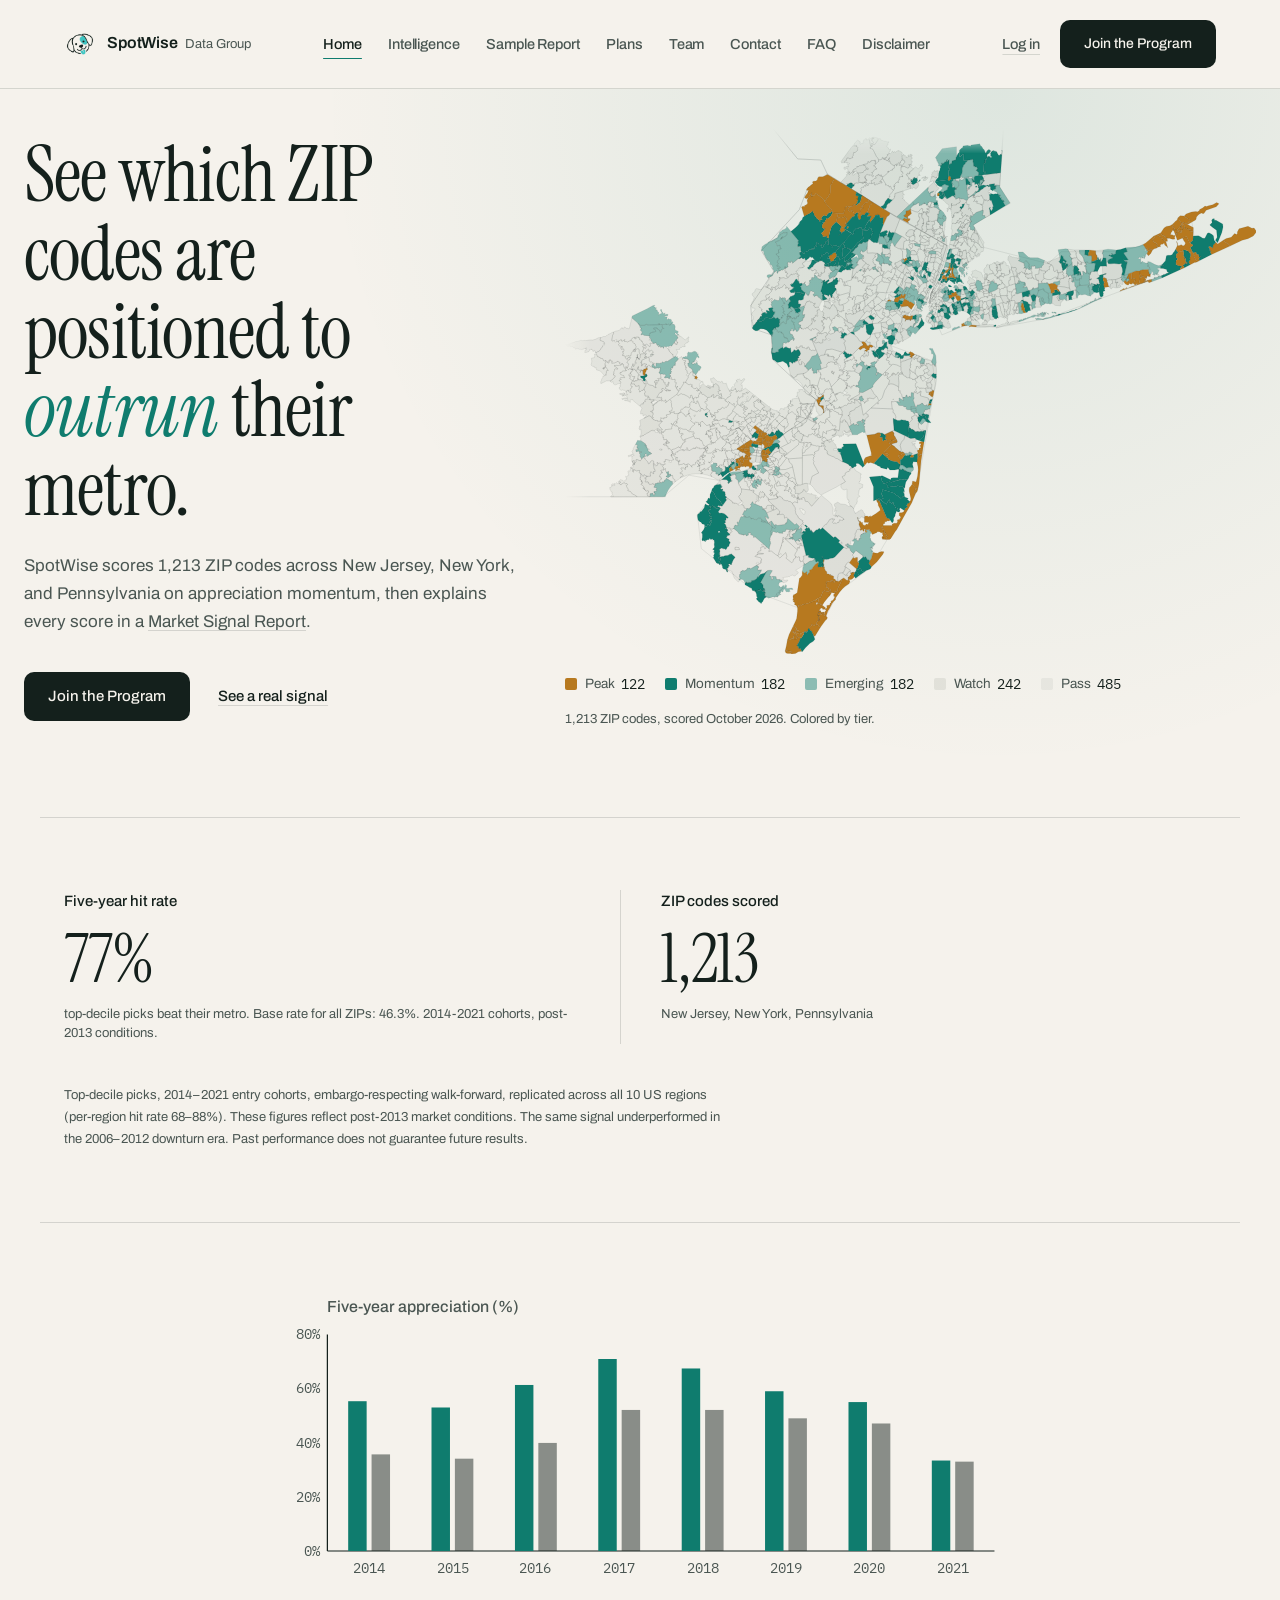
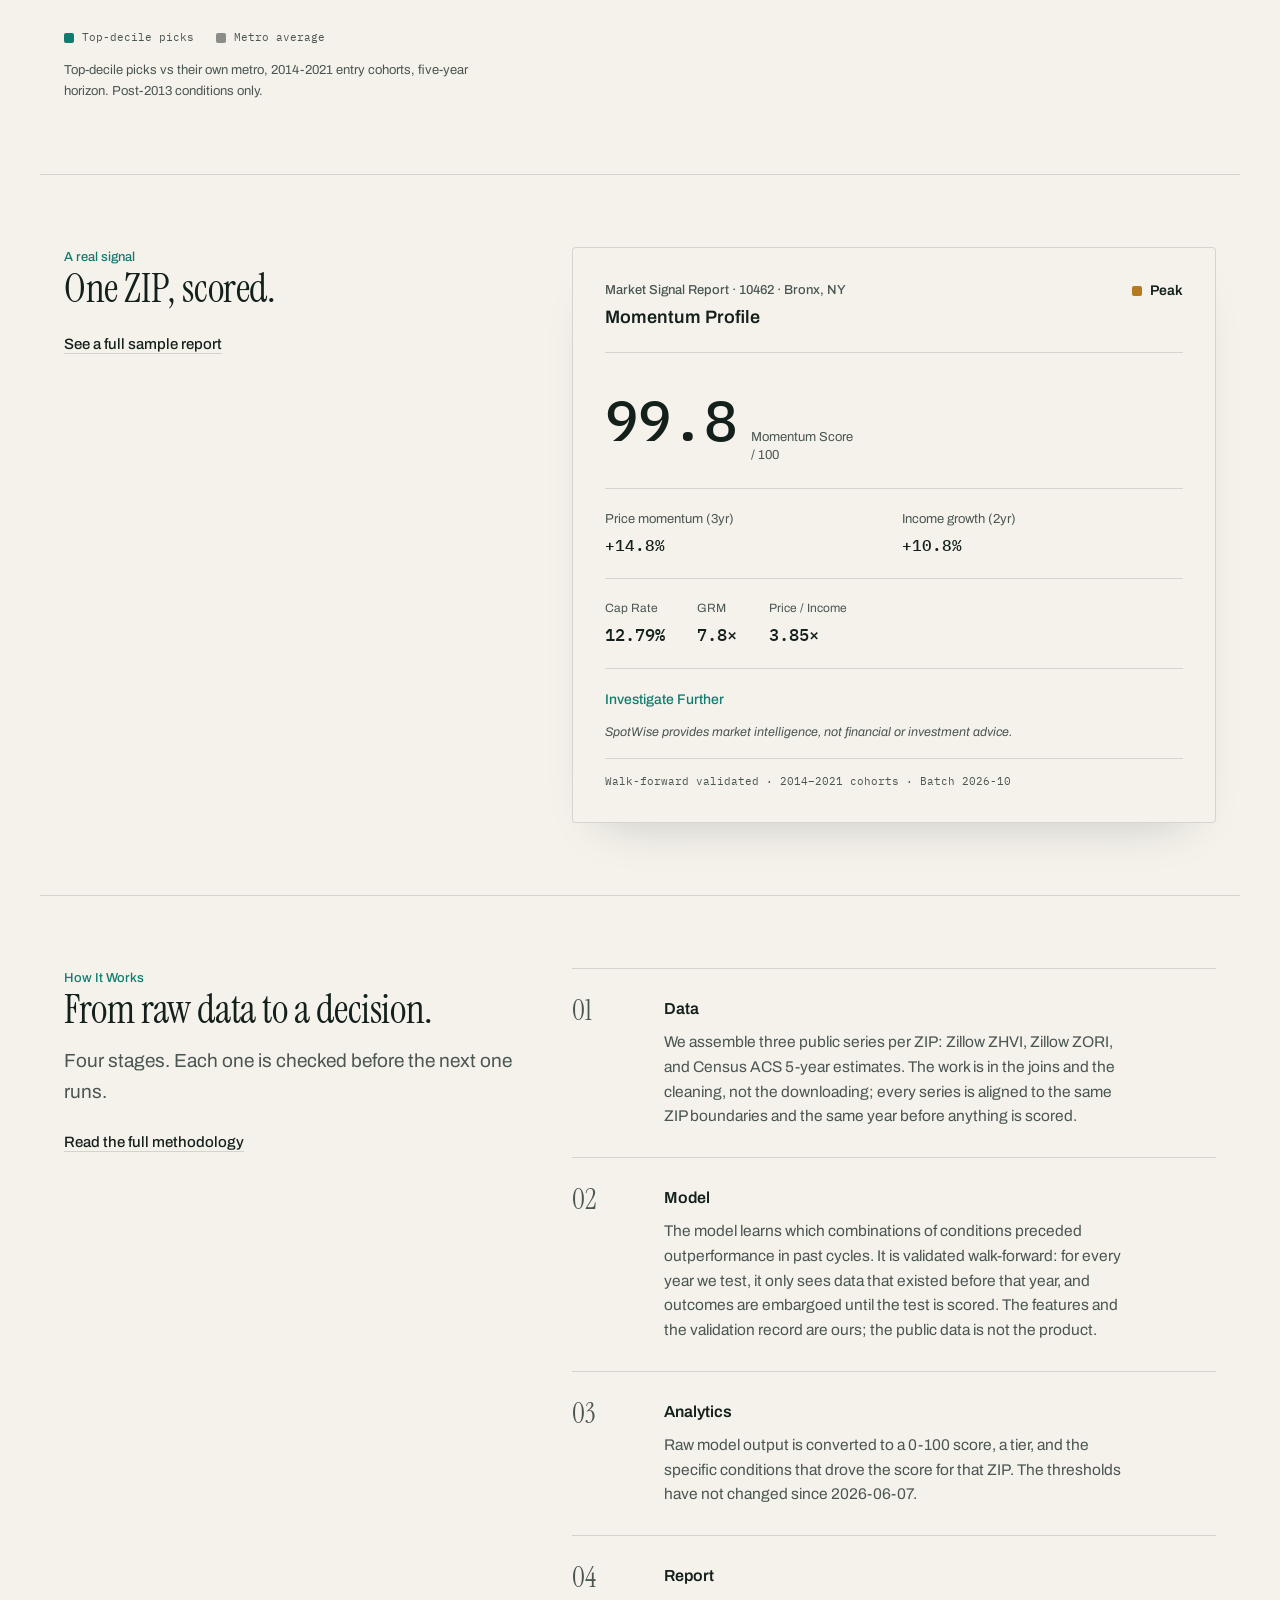
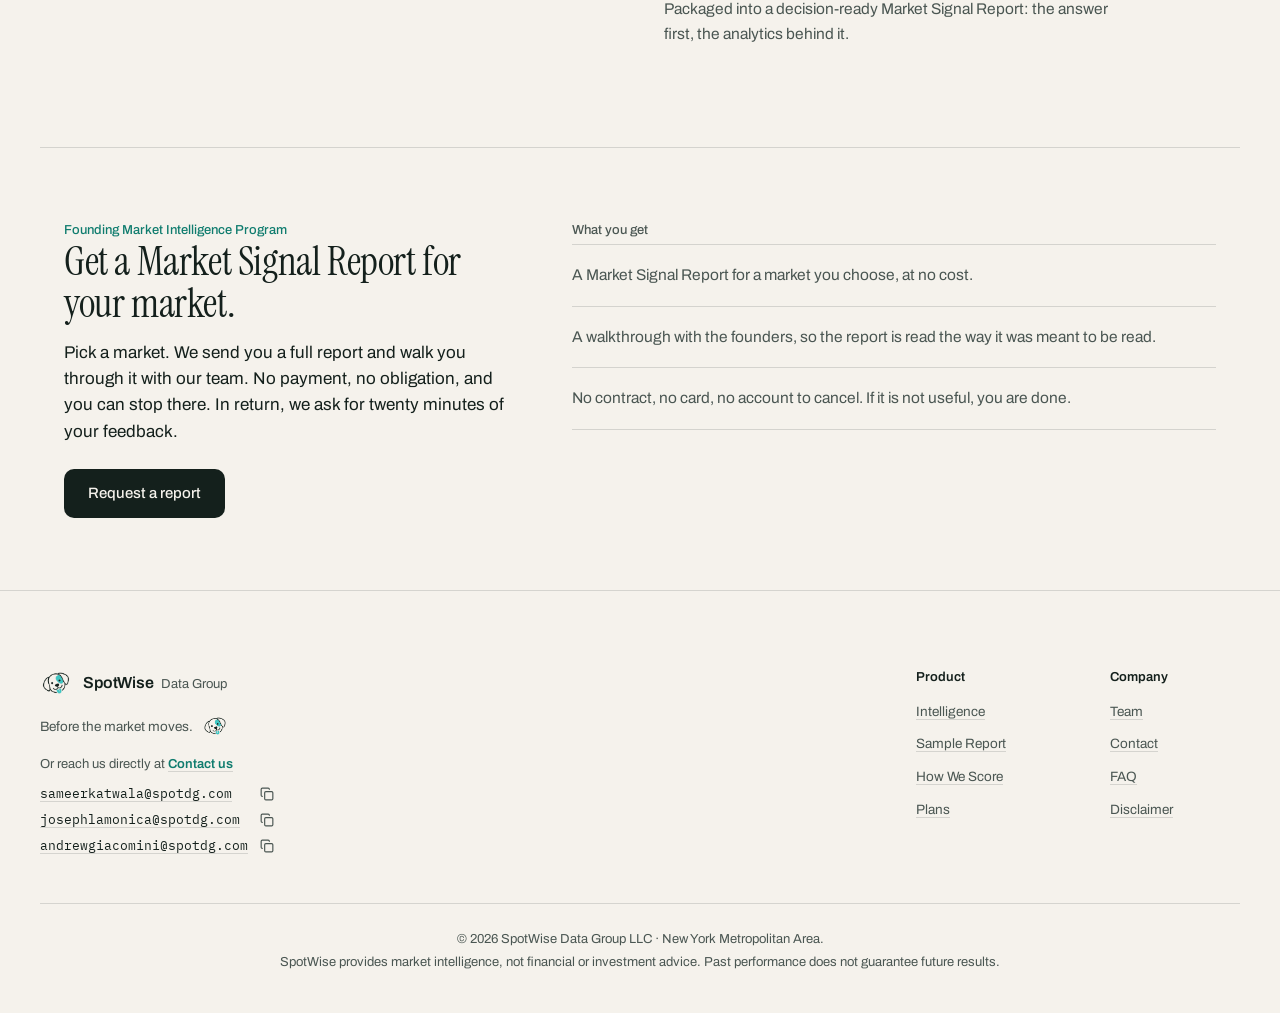
==== commit 1e2d4f2b: "Merge fix/suspend-outperformance into batch-9 on main Co-Authored-By: Claude Fable 5.1 <noreply@anth" ====
--- a/index.html
+++ b/index.html
@@ -210,7 +210,7 @@
              group, so it is shown as its own row (--ink at 5% on the map)
              rather than folded into Watch or unscored land. See the dev
              report for the full reasoning; recolor/merge if you'd rather. -->
-        <p class="map-caption">1,213 ZIP codes, scored September 2026. Colored by tier.</p>
+        <p class="map-caption">1,213 ZIP codes, scored October 2026. Colored by tier.</p>
       </div>
     </div>
   </section>
@@ -302,7 +302,7 @@
         </div>
         <div class="doc-action" data-sc="action">Investigate Further</div>
         <div class="doc-note">SpotWise provides market intelligence, not financial or investment advice.</div>
-        <div class="doc-foot"><span>Walk-forward validated · 2014–2021 cohorts · <span data-sc="batch_label">Batch 2026-09</span></span></div>
+        <div class="doc-foot"><span>Walk-forward validated · 2014–2021 cohorts · <span data-sc="batch_label">Batch 2026-10</span></span></div>
       </div>
     </div>
   </section>
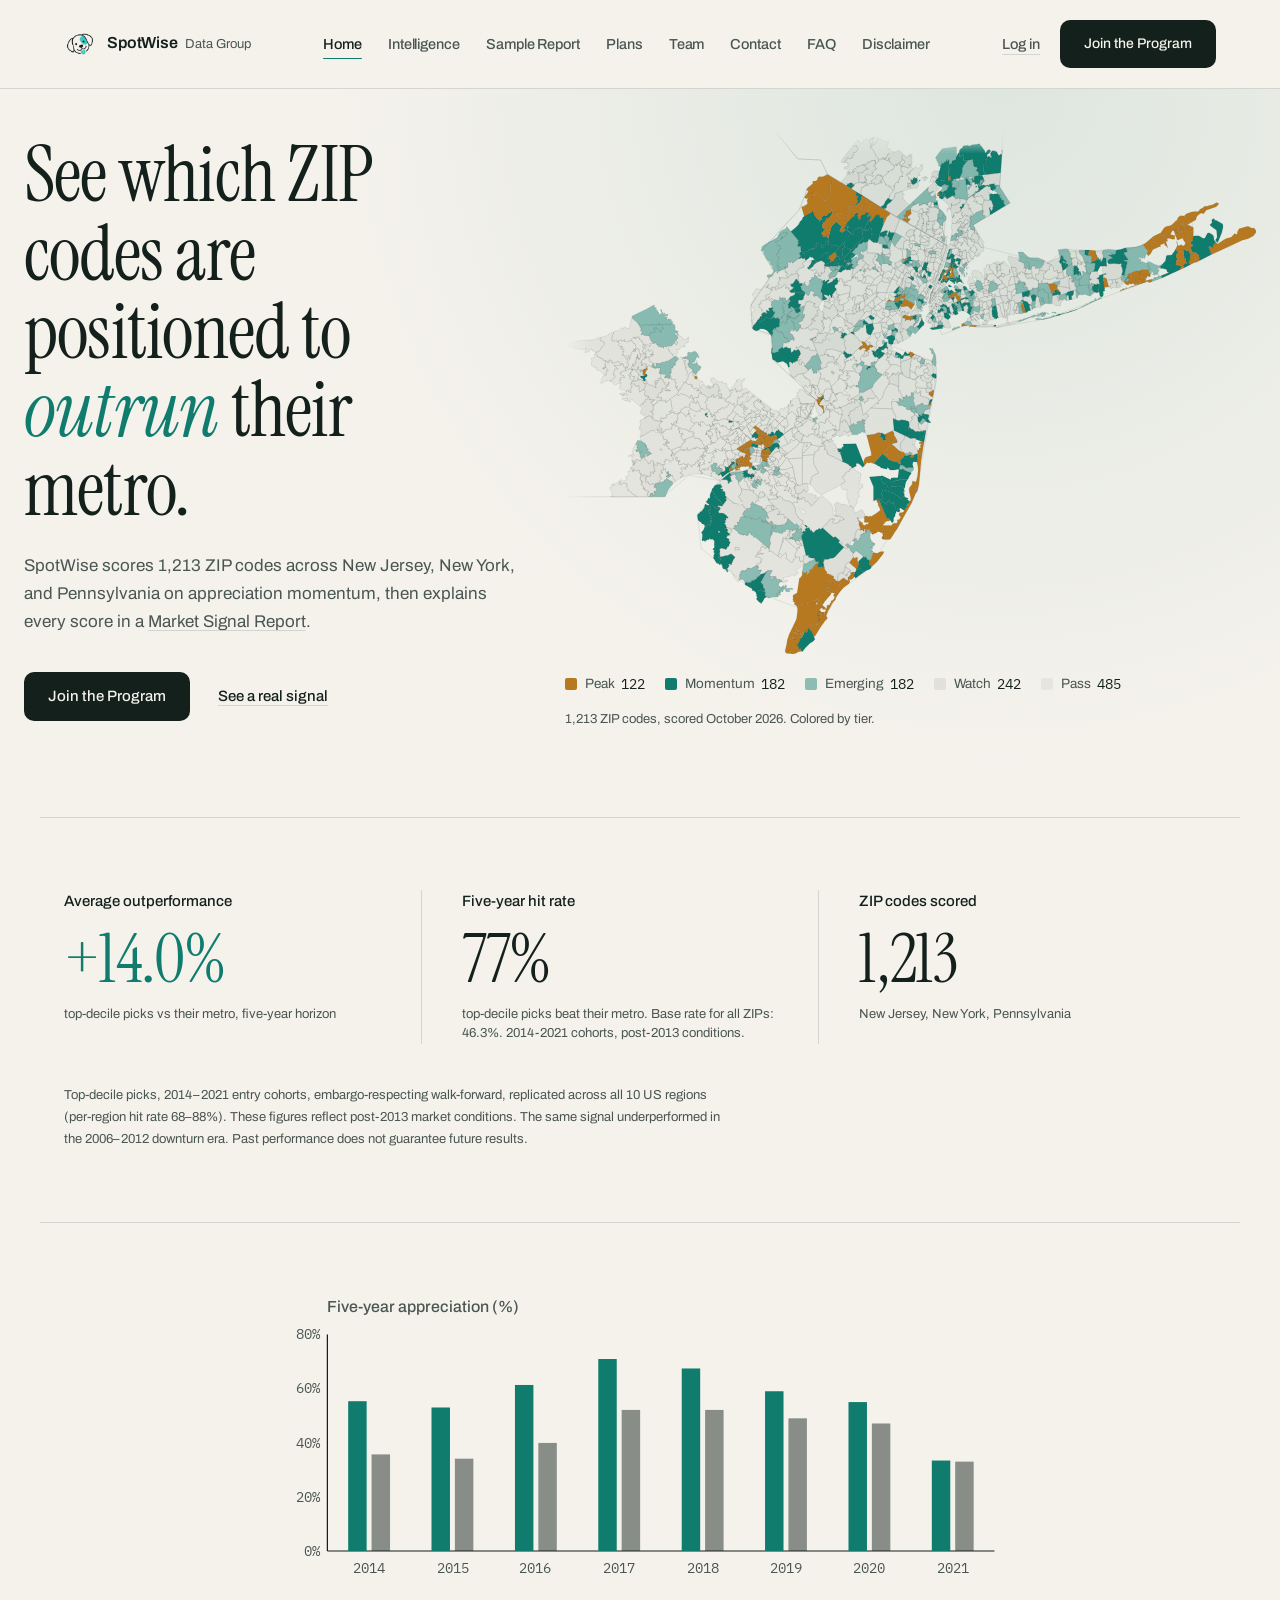
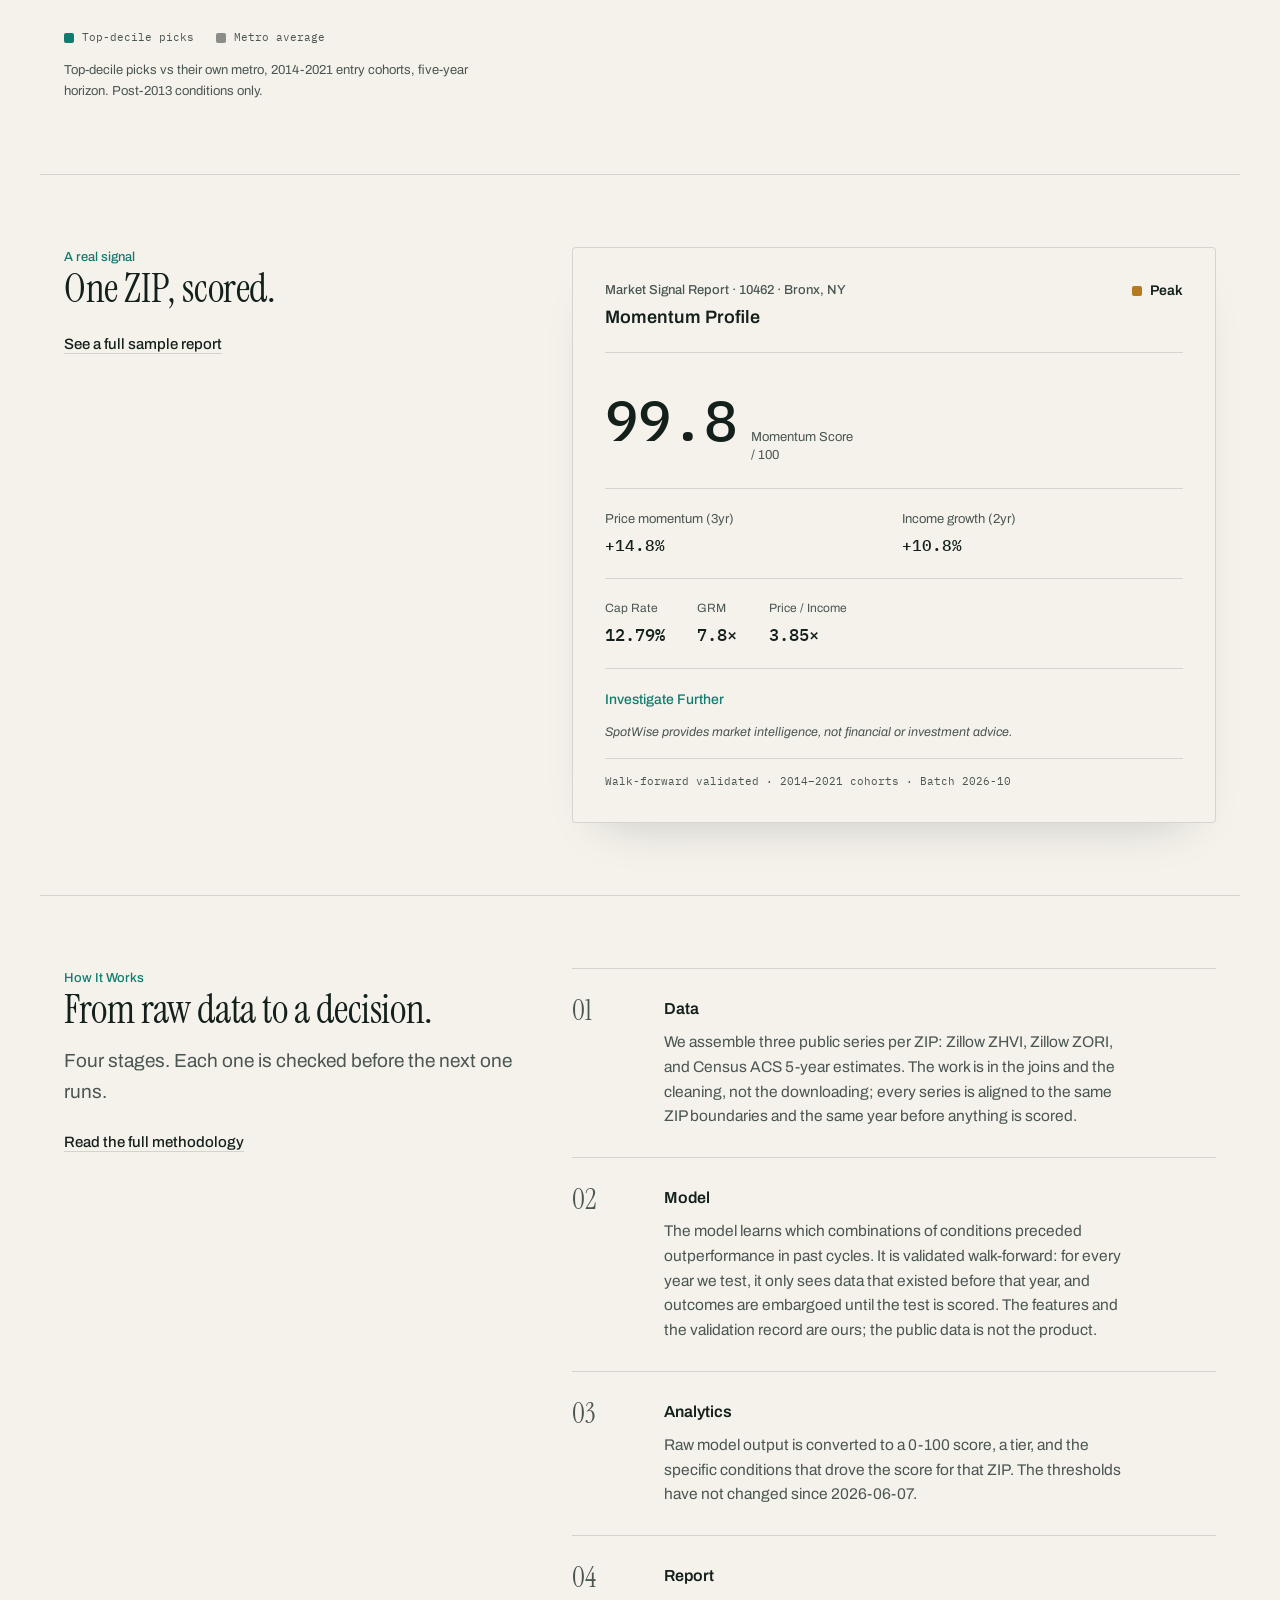
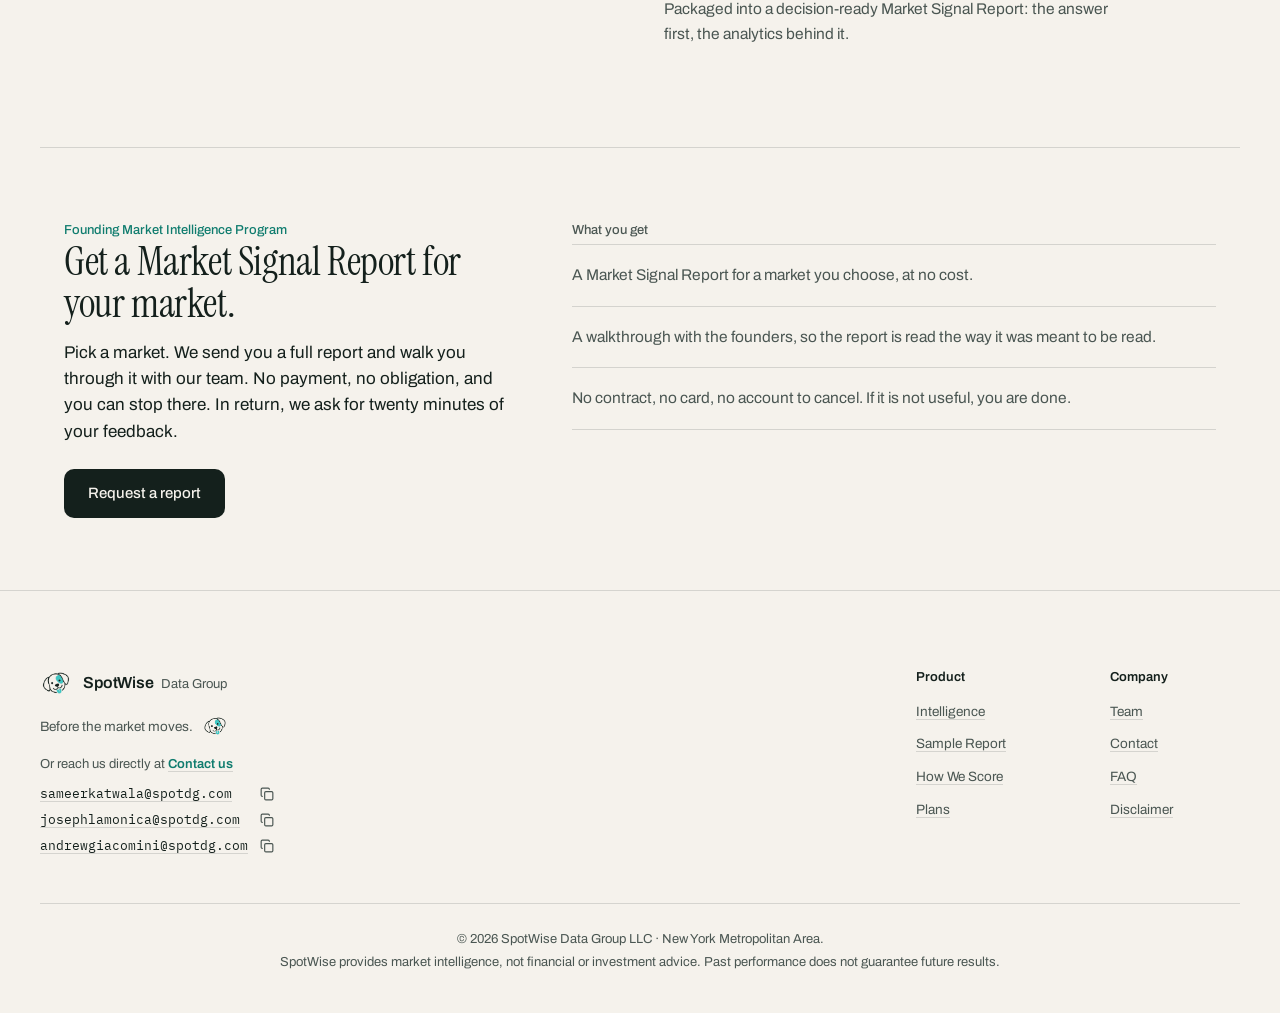
==== commit 638c2b26: "Merge main into batch-9 refresh Co-Authored-By: Claude Fable 5.1 <noreply@anthropic.com>  # Conflict" ====
--- a/index.html
+++ b/index.html
@@ -83,6 +83,7 @@
   .stat:not(:first-child){border-left:1px solid var(--rule);}
   .stat-header{display:block;font-family:var(--font-sans);font-weight:500;font-size:15px;color:var(--ink);}
   .stat b{display:block;margin-top:12px;font-family:var(--font-serif);font-weight:400;font-size:68px;line-height:1;letter-spacing:-.01em;color:var(--ink);font-variant-numeric:tabular-nums;}
+  .stat-outperf b{color:var(--teal);}
   .stat-context{display:block;margin-top:12px;font-family:var(--font-sans);font-size:13px;color:var(--ink-2);line-height:1.5;}
   .stat-caveat{margin-top:40px;font-family:var(--font-sans);font-size:13px;line-height:1.7;color:var(--ink-2);max-width:96ch;}
   @media (max-width:720px){
@@ -218,6 +219,11 @@
   <!-- STATS: a row of type, not tiles. -->
   <section class="sec reveal">
     <div class="stat-row" id="stat-row">
+      <a class="stat stat-outperf" href="intelligence/index.html#validation">
+        <span class="stat-header">Average outperformance</span>
+        <b data-target="14.0" data-prefix="+" data-suffix="%">+14.0%</b>
+        <span class="stat-context">top-decile picks vs their metro, five-year horizon</span>
+      </a>
       <a class="stat" href="intelligence/index.html#validation">
         <span class="stat-header">Five-year hit rate</span>
         <!-- data-format="comma" routes this through the integer formatter; without
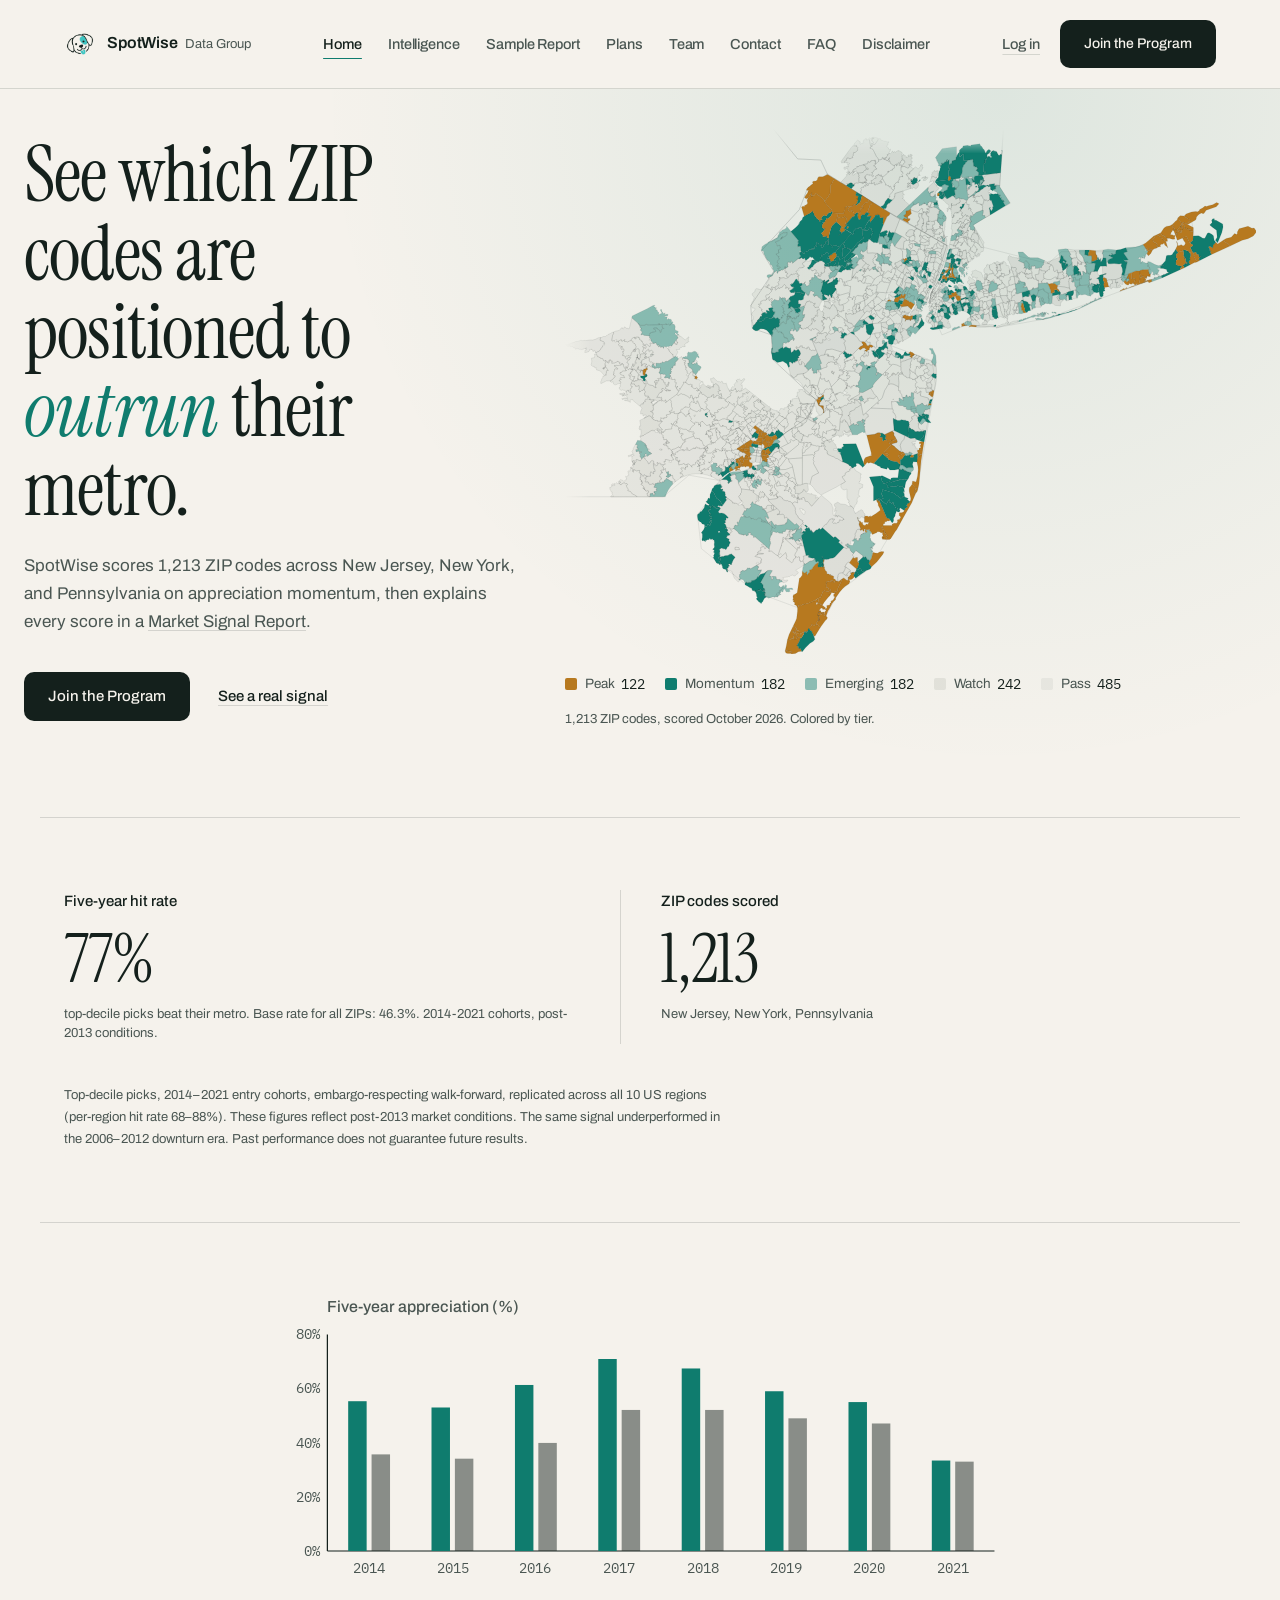
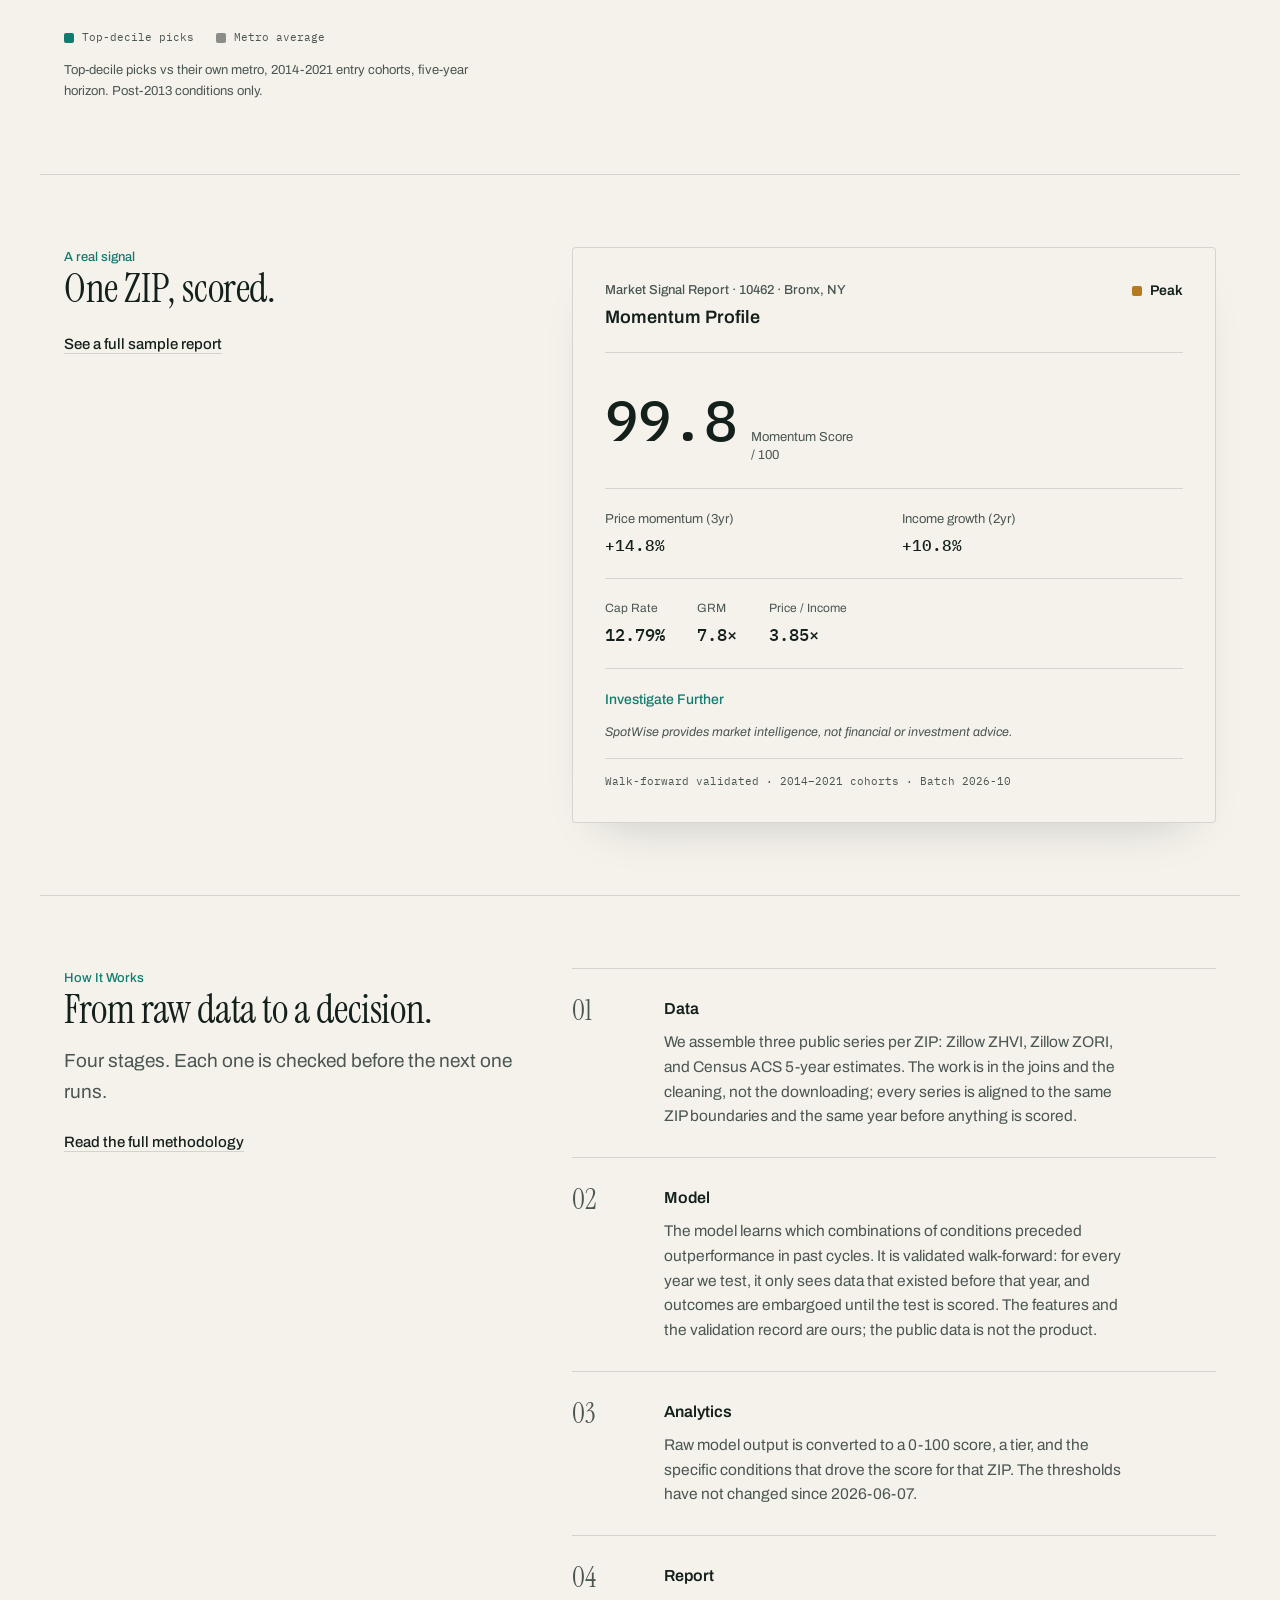
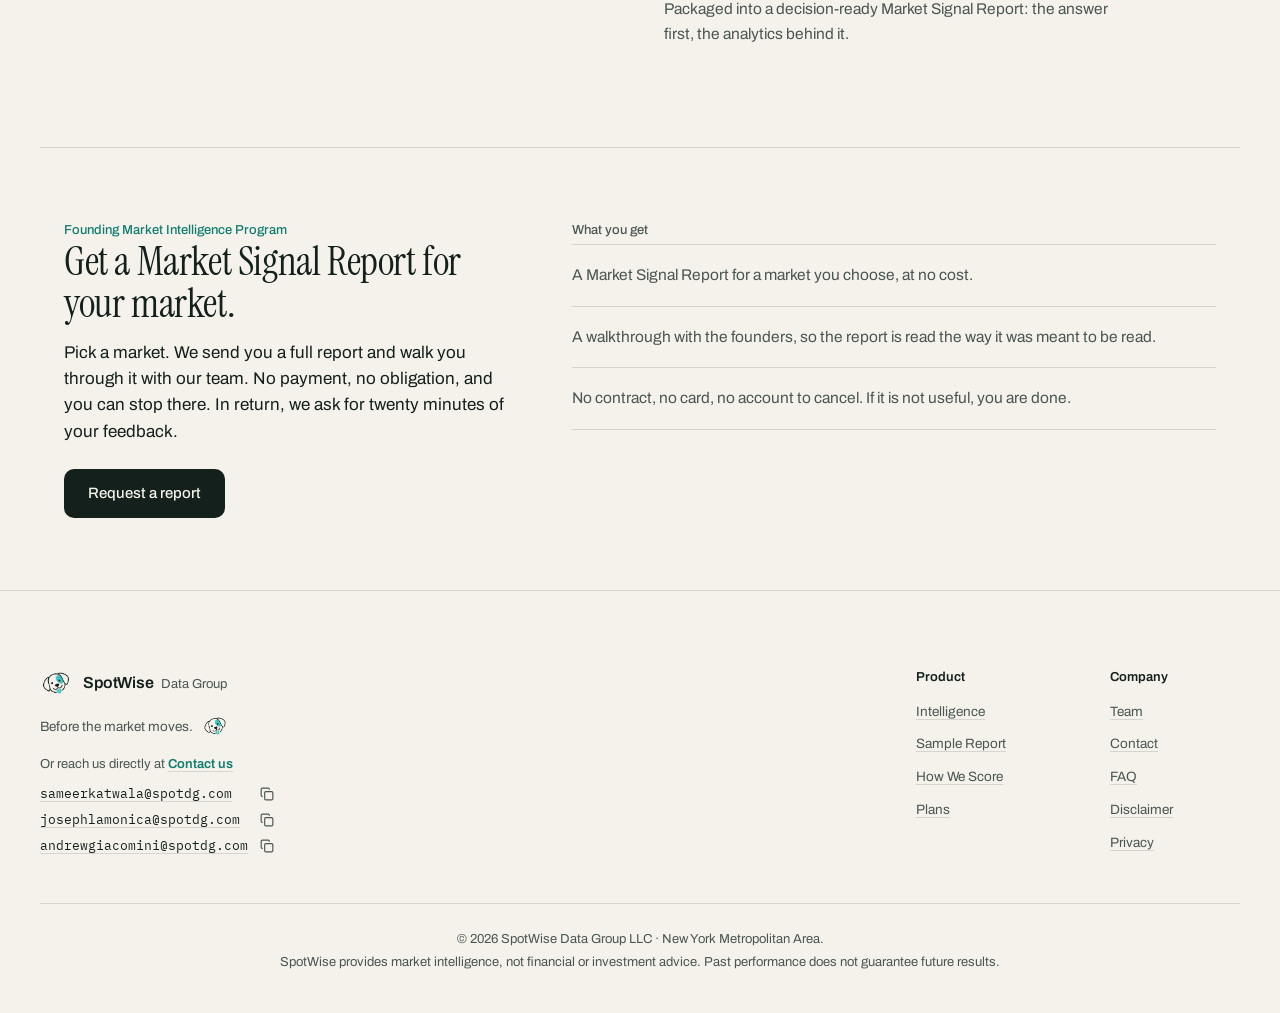
==== commit 3c911c9b: "Footer: add Privacy link after Disclaimer on every page with a footer Co-Authored-By: Claude Fable 5" ====
--- a/index.html
+++ b/index.html
@@ -83,7 +83,6 @@
   .stat:not(:first-child){border-left:1px solid var(--rule);}
   .stat-header{display:block;font-family:var(--font-sans);font-weight:500;font-size:15px;color:var(--ink);}
   .stat b{display:block;margin-top:12px;font-family:var(--font-serif);font-weight:400;font-size:68px;line-height:1;letter-spacing:-.01em;color:var(--ink);font-variant-numeric:tabular-nums;}
-  .stat-outperf b{color:var(--teal);}
   .stat-context{display:block;margin-top:12px;font-family:var(--font-sans);font-size:13px;color:var(--ink-2);line-height:1.5;}
   .stat-caveat{margin-top:40px;font-family:var(--font-sans);font-size:13px;line-height:1.7;color:var(--ink-2);max-width:96ch;}
   @media (max-width:720px){
@@ -219,11 +218,6 @@
   <!-- STATS: a row of type, not tiles. -->
   <section class="sec reveal">
     <div class="stat-row" id="stat-row">
-      <a class="stat stat-outperf" href="intelligence/index.html#validation">
-        <span class="stat-header">Average outperformance</span>
-        <b data-target="14.0" data-prefix="+" data-suffix="%">+14.0%</b>
-        <span class="stat-context">top-decile picks vs their metro, five-year horizon</span>
-      </a>
       <a class="stat" href="intelligence/index.html#validation">
         <span class="stat-header">Five-year hit rate</span>
         <!-- data-format="comma" routes this through the integer formatter; without
@@ -395,6 +389,7 @@
         <a href="contact/index.html">Contact</a>
         <a href="faq/index.html">FAQ</a>
         <a href="disclaimer/index.html">Disclaimer</a>
+        <a href="privacy/index.html">Privacy</a>
       </div>
     </div>
   </div>
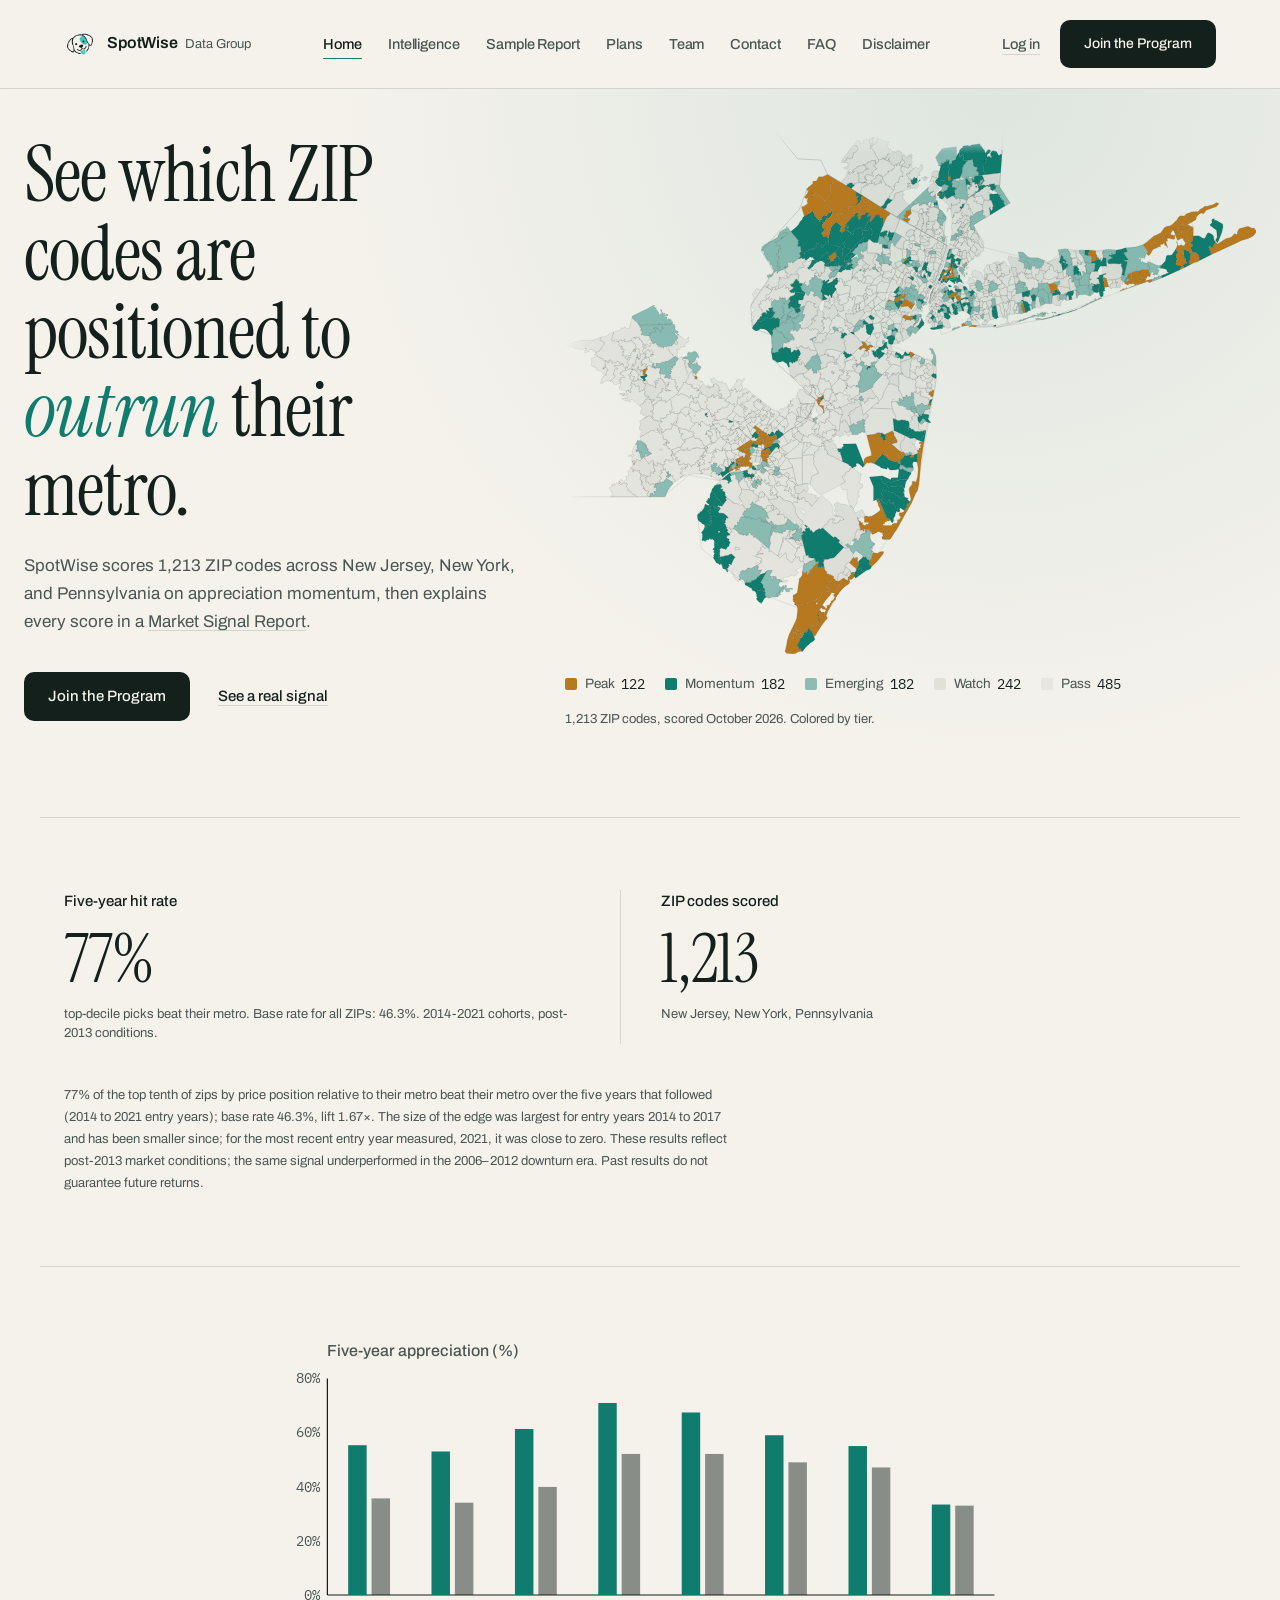
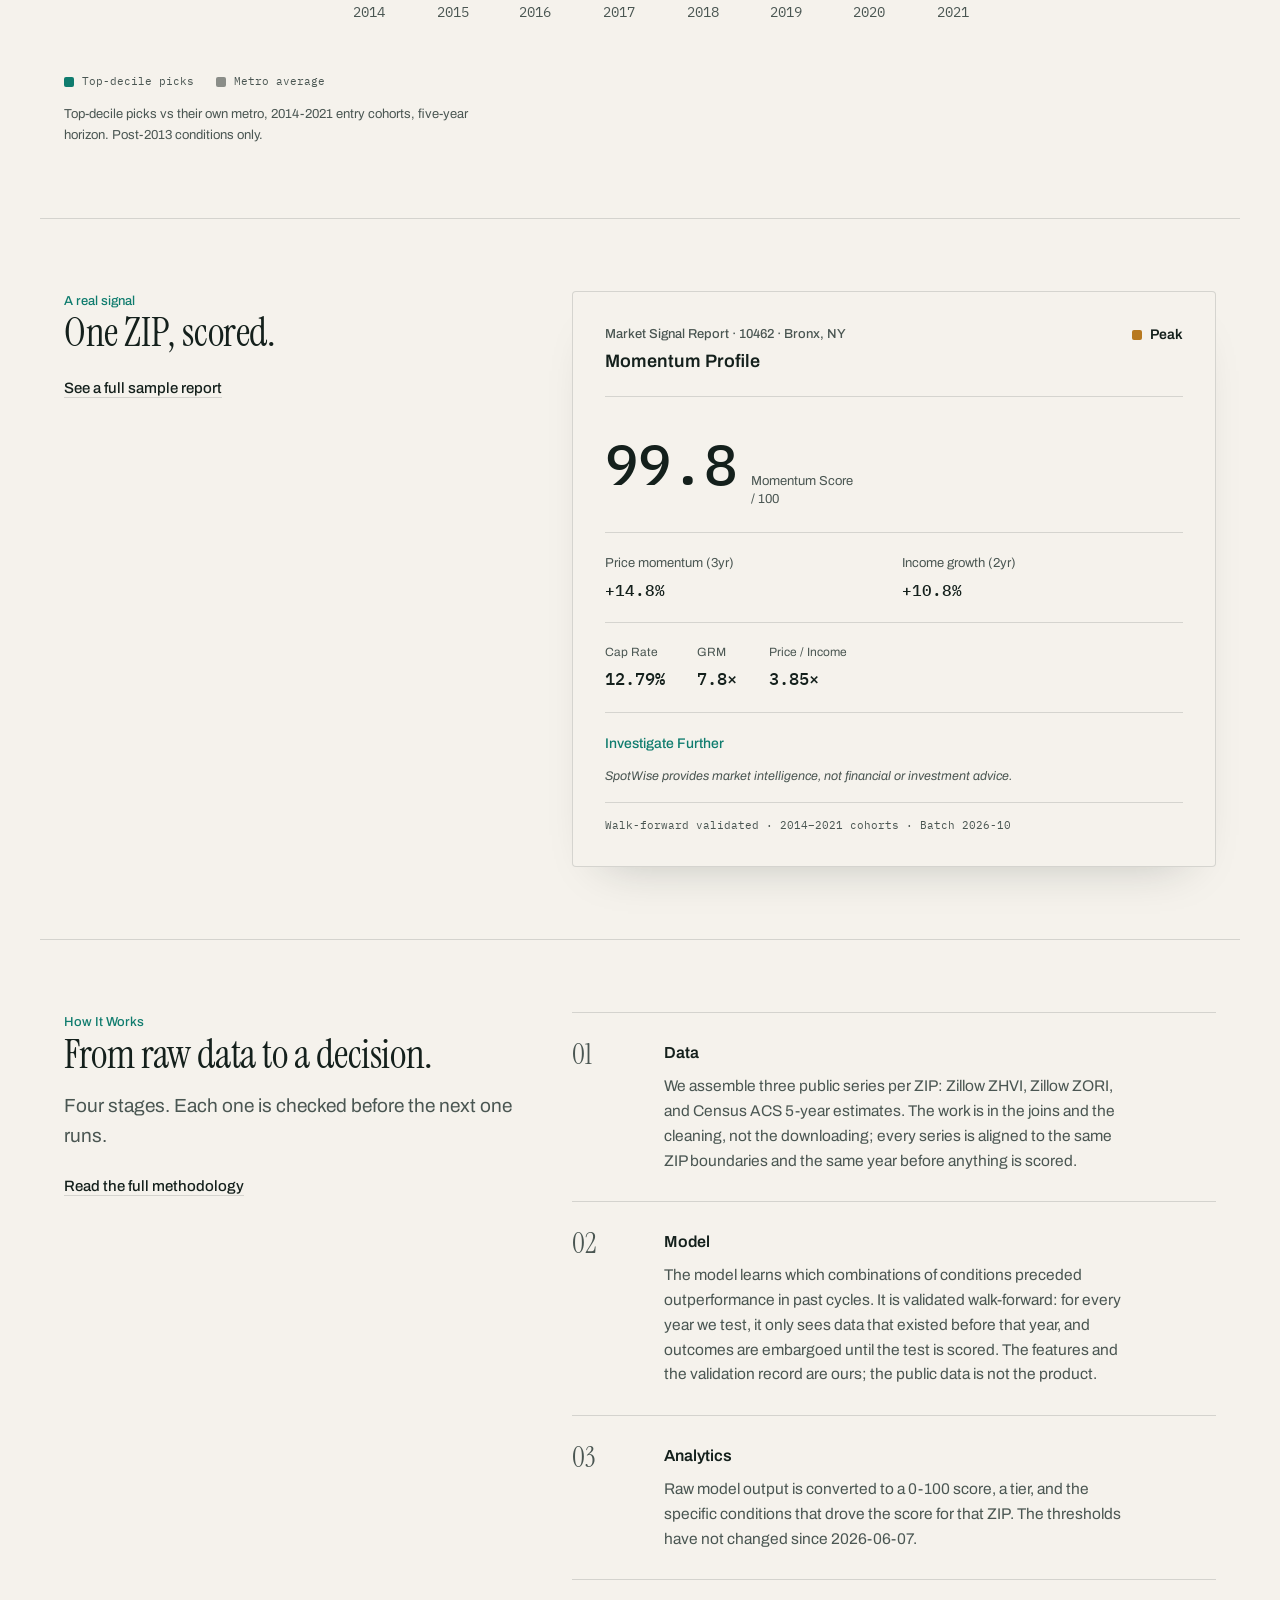
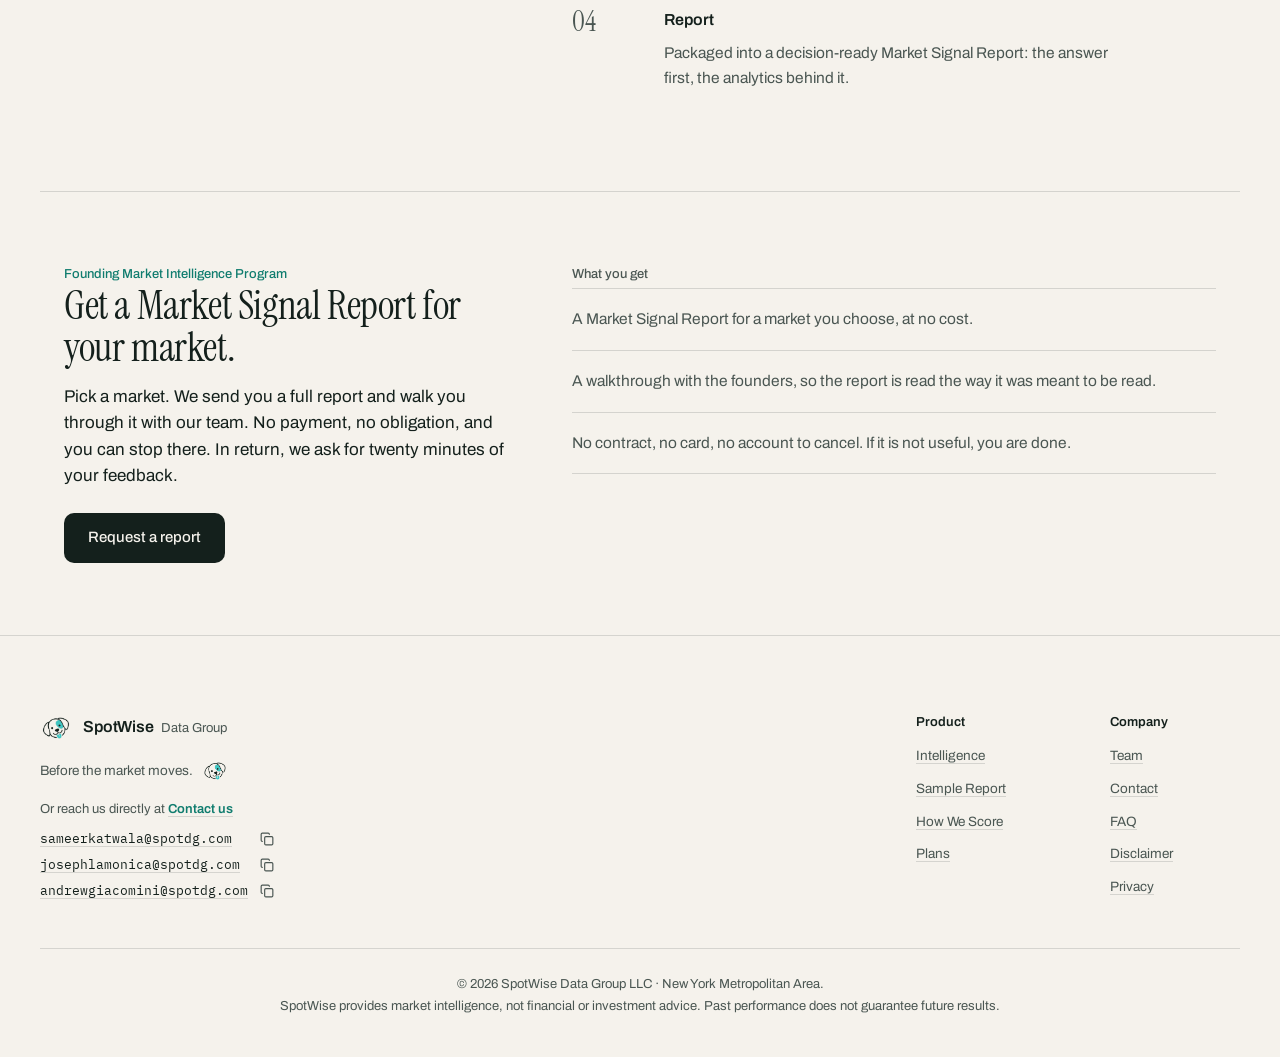
==== commit eba7a426: "Caveat replacements (a) and (b): drop embargo/walk-forward/10-region wording from home stat caveat a" ====
--- a/index.html
+++ b/index.html
@@ -232,7 +232,7 @@
         <span class="stat-context">New Jersey, New York, Pennsylvania</span>
       </a>
     </div>
-    <p class="stat-caveat">Top-decile picks, 2014–2021 entry cohorts, embargo-respecting walk-forward, replicated across all 10 US regions (per-region hit rate 68–88%). These figures reflect post-2013 market conditions. The same signal underperformed in the 2006–2012 downturn era. Past performance does not guarantee future results.</p>
+    <p class="stat-caveat">77% of the top tenth of zips by price position relative to their metro beat their metro over the five years that followed (2014 to 2021 entry years); base rate 46.3%, lift 1.67×. The size of the edge was largest for entry years 2014 to 2017 and has been smaller since; for the most recent entry year measured, 2021, it was close to zero. These results reflect post-2013 market conditions; the same signal underperformed in the 2006–2012 downturn era. Past results do not guarantee future returns.</p>
   </section>
 
   <!-- COHORT CHART: plain, ink axes, no gridlines. -->
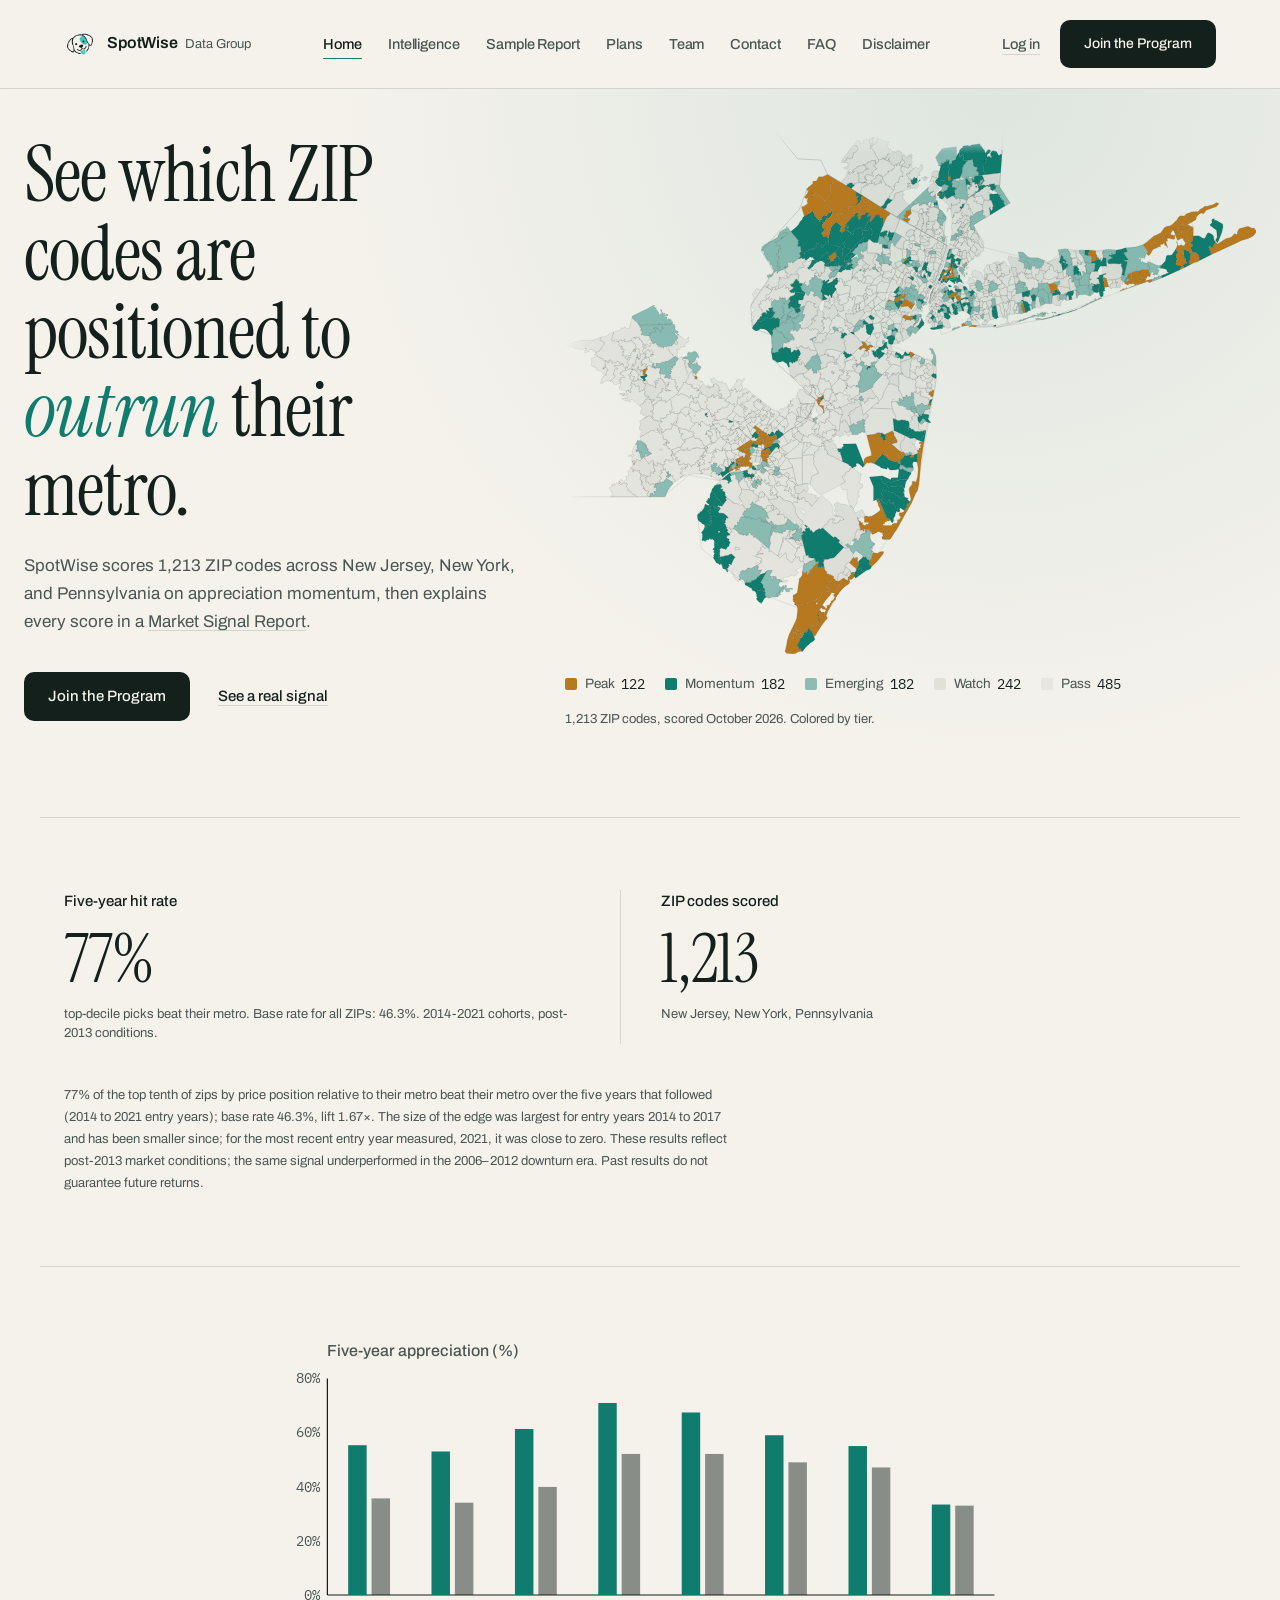
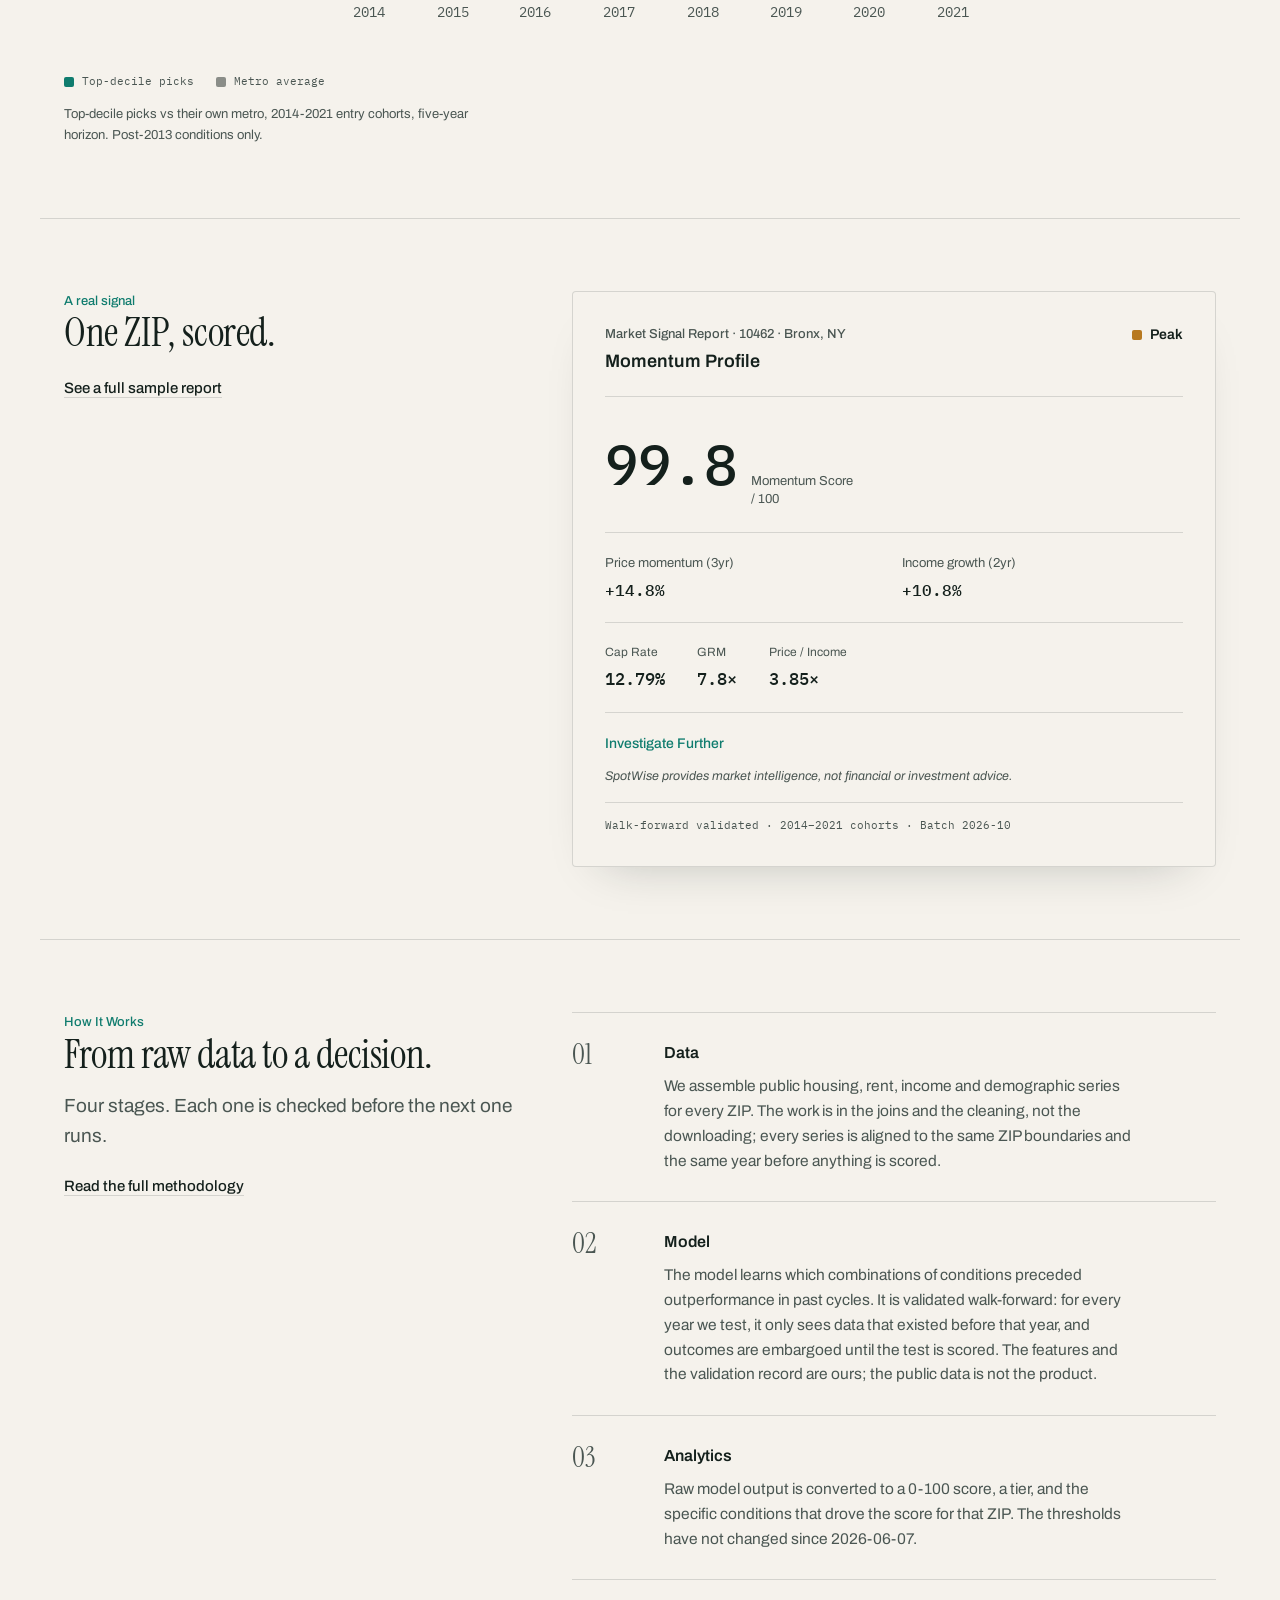
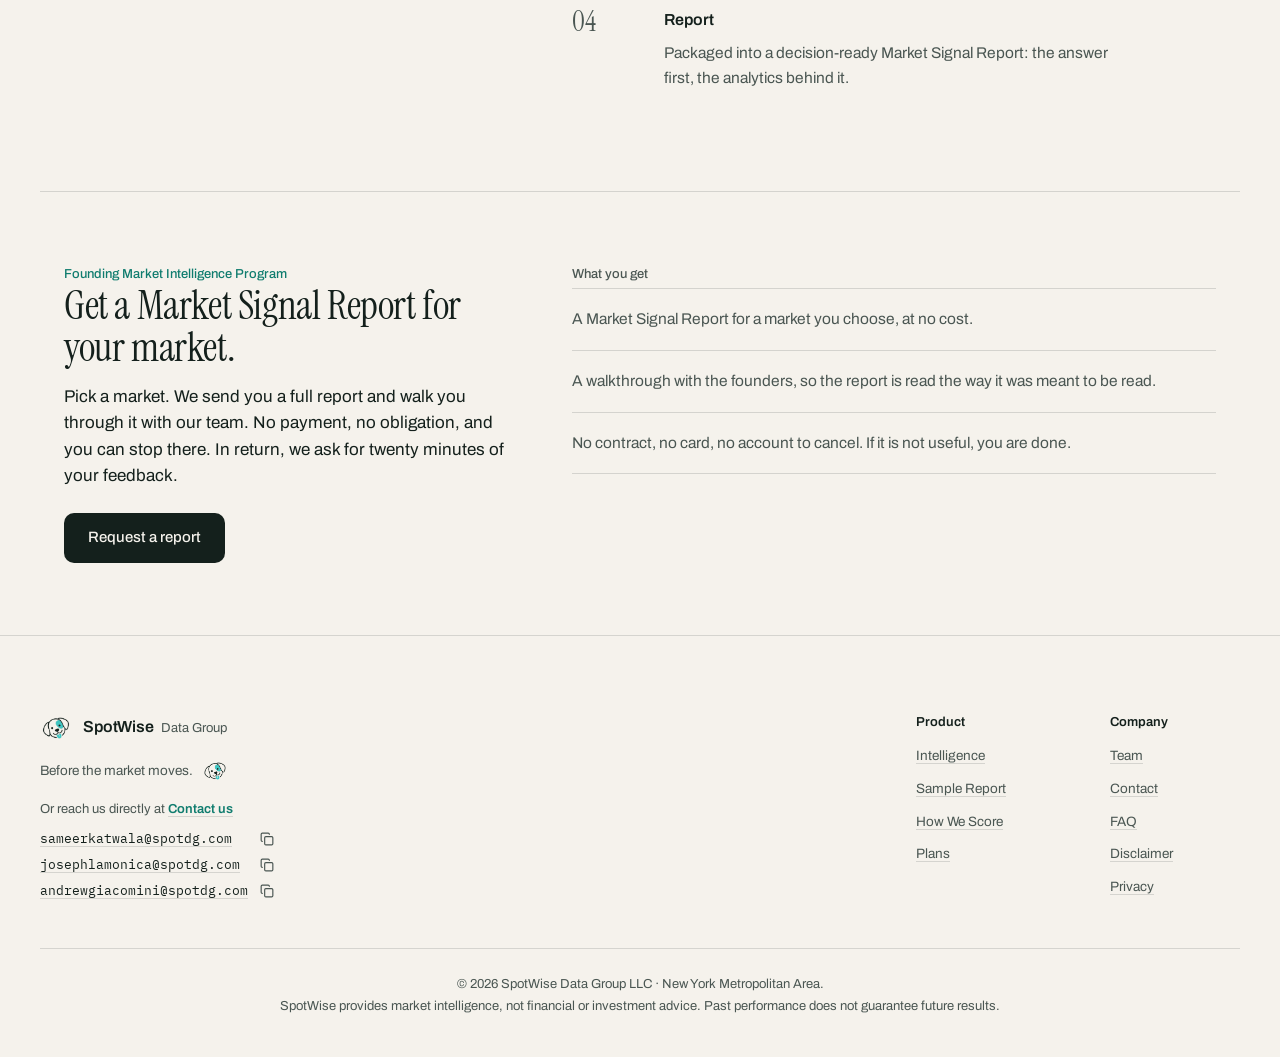
==== commit 9972f71a: "Remove named data sources: privacy section 3 deleted and renumbered; home Data stage reworded Co-Aut" ====
--- a/index.html
+++ b/index.html
@@ -319,7 +319,7 @@
       <div class="num-rows">
         <div class="num-row">
           <div class="n">01</div>
-          <div><h3>Data</h3><p>We assemble three public series per ZIP: Zillow ZHVI, Zillow ZORI, and Census ACS 5-year estimates. The work is in the joins and the cleaning, not the downloading; every series is aligned to the same ZIP boundaries and the same year before anything is scored.</p></div>
+          <div><h3>Data</h3><p>We assemble public housing, rent, income and demographic series for every ZIP. The work is in the joins and the cleaning, not the downloading; every series is aligned to the same ZIP boundaries and the same year before anything is scored.</p></div>
         </div>
         <div class="num-row">
           <div class="n">02</div>
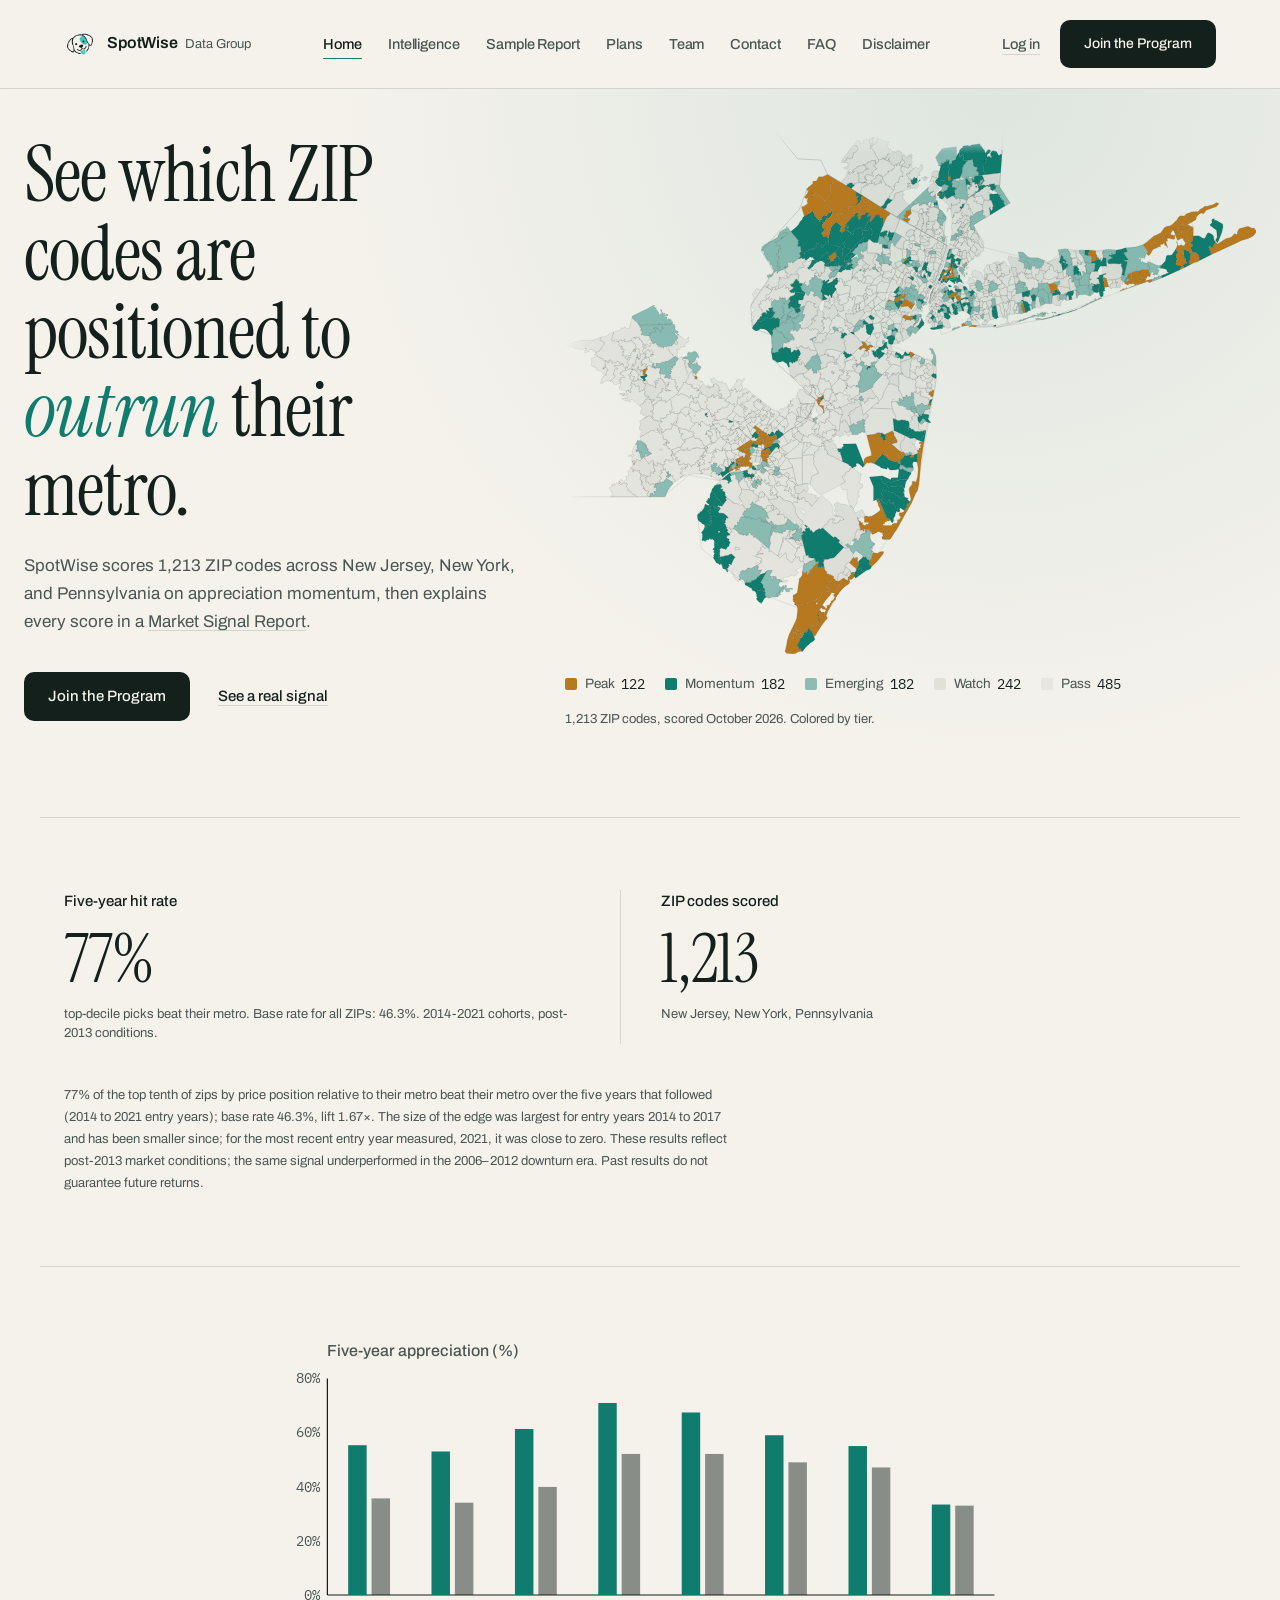
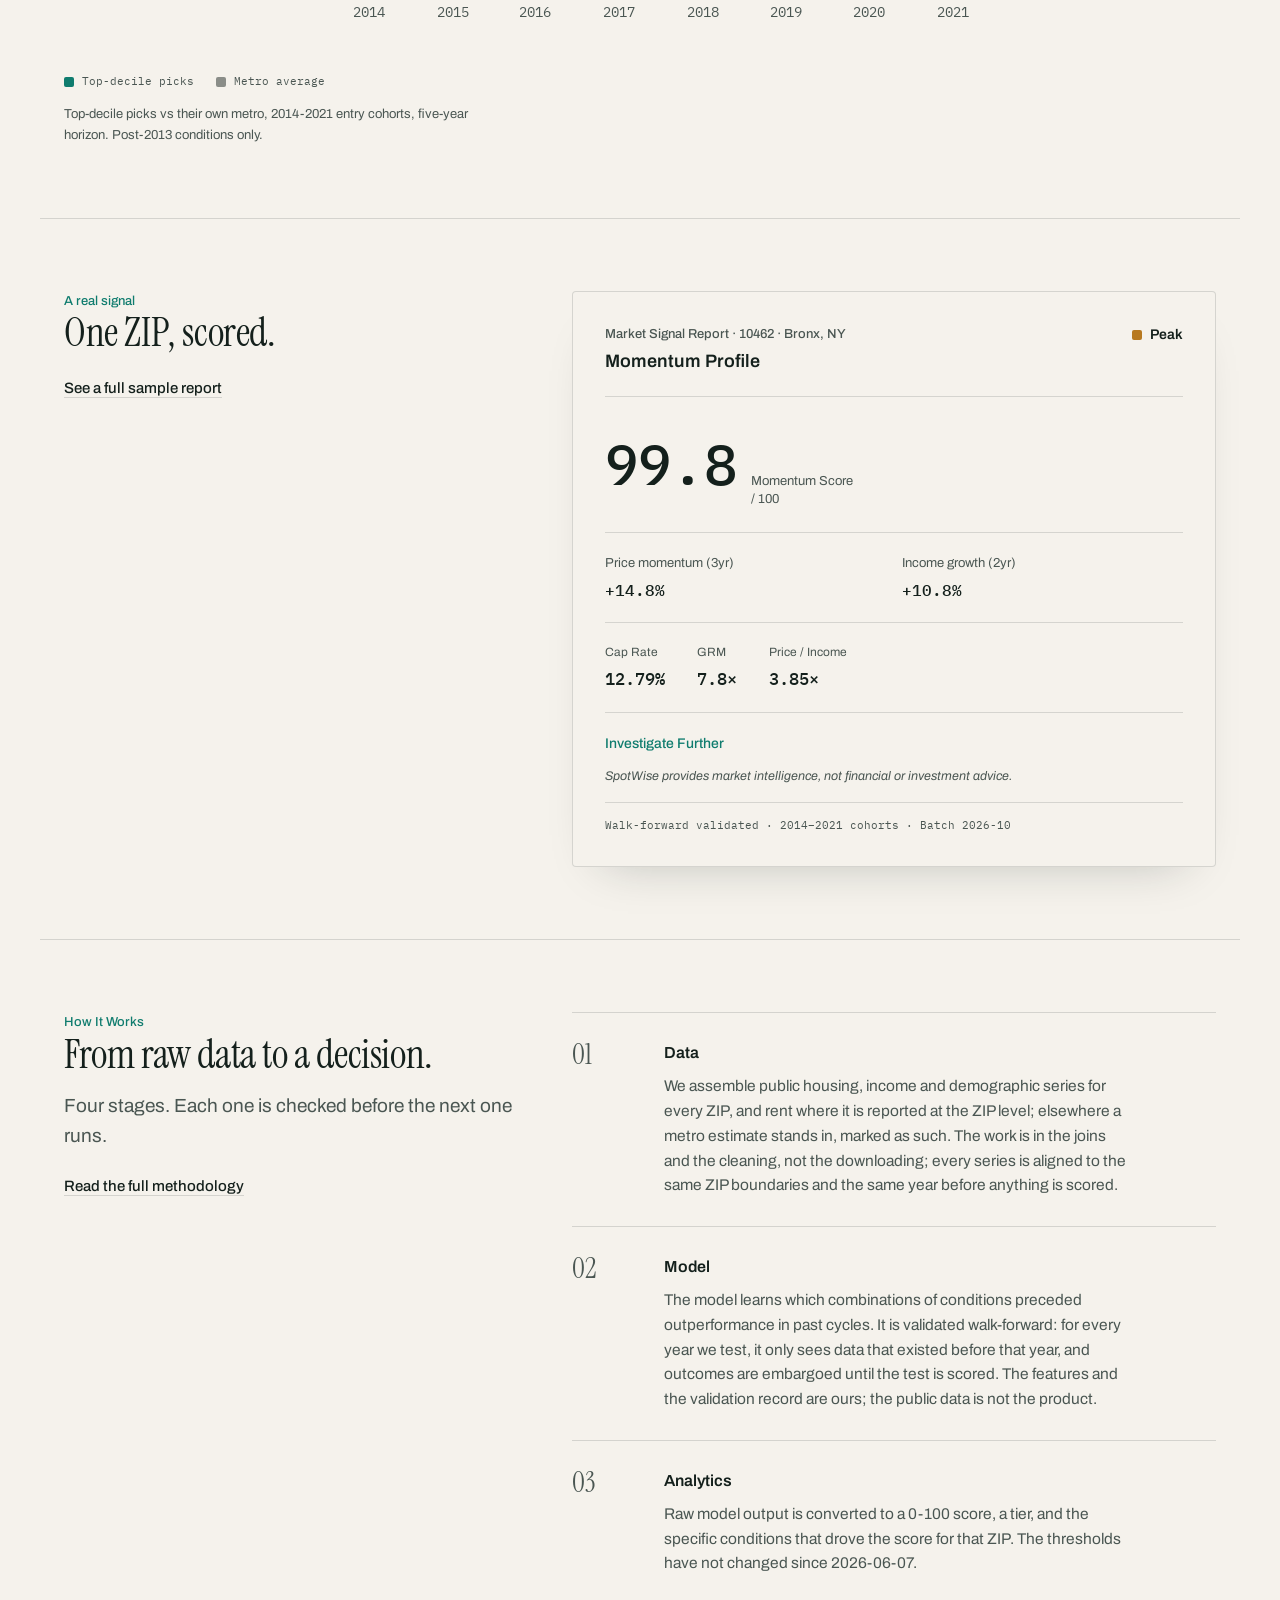
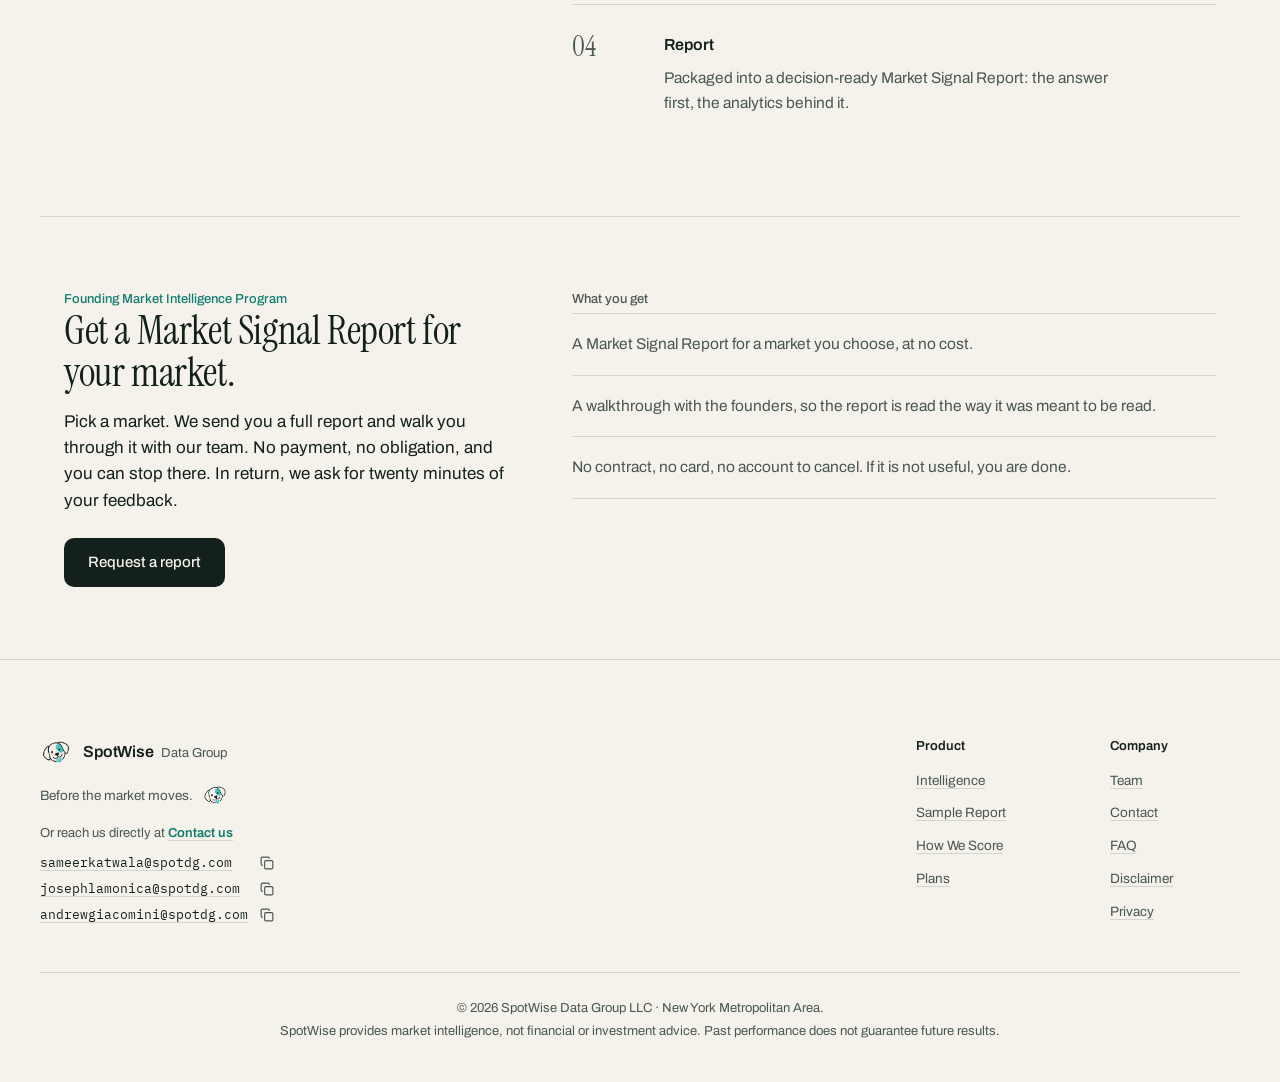
==== commit c9c8d6e6: "Home Data stage: rent only where reported at ZIP level; metro estimate marked as such Co-Authored-By" ====
--- a/index.html
+++ b/index.html
@@ -319,7 +319,7 @@
       <div class="num-rows">
         <div class="num-row">
           <div class="n">01</div>
-          <div><h3>Data</h3><p>We assemble public housing, rent, income and demographic series for every ZIP. The work is in the joins and the cleaning, not the downloading; every series is aligned to the same ZIP boundaries and the same year before anything is scored.</p></div>
+          <div><h3>Data</h3><p>We assemble public housing, income and demographic series for every ZIP, and rent where it is reported at the ZIP level; elsewhere a metro estimate stands in, marked as such. The work is in the joins and the cleaning, not the downloading; every series is aligned to the same ZIP boundaries and the same year before anything is scored.</p></div>
         </div>
         <div class="num-row">
           <div class="n">02</div>
